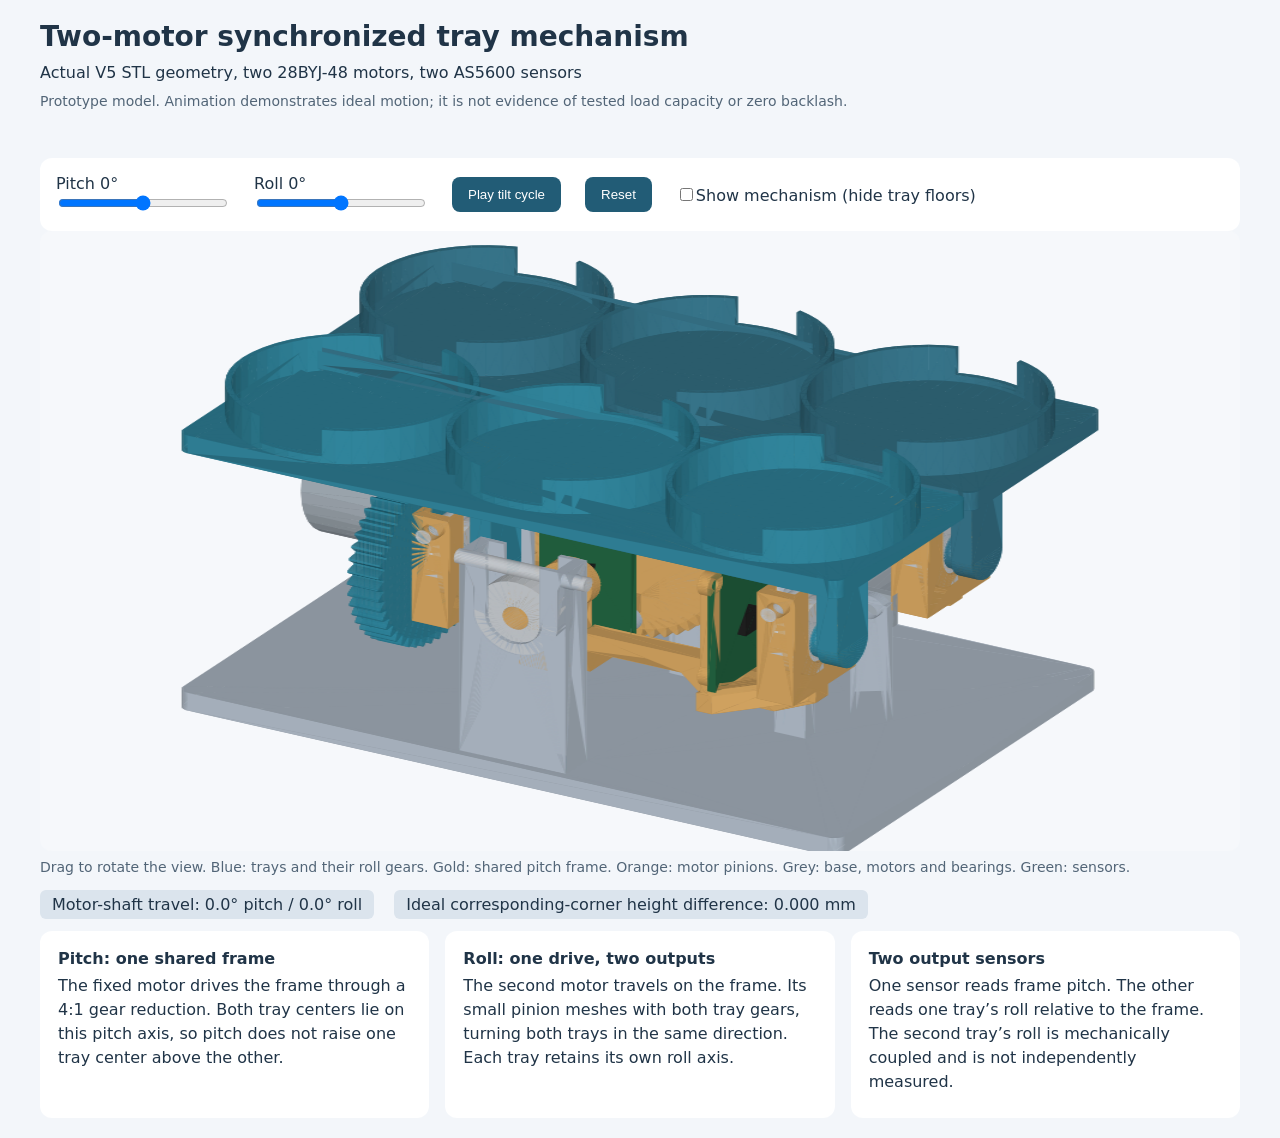
==== tilt-v5/motion_viewer.html @ 7899a8d1 "Group the three automation tools, and move the tilt stage to V5 The workflow map, the assessment and" ====
<!doctype html><html lang="en"><meta charset="utf-8"><meta name="viewport" content="width=device-width"><title>Two-motor tray mechanism, V5</title><style>body{margin:0;background:#f3f6fa;color:#203447;font:16px system-ui}header,section{max-width:1200px;margin:auto;padding:20px}h1{margin:0 0 8px;font-size:28px}p{margin:6px 0;line-height:1.5}.controls{display:flex;gap:24px;align-items:center;flex-wrap:wrap;background:white;padding:16px;border-radius:12px}input[type=range]{width:170px}button{padding:10px 16px;background:#225c76;color:white;border:0;border-radius:8px;cursor:pointer}canvas{display:block;width:100%;height:620px;background:#f6f8fb;border-radius:12px;touch-action:none}.note{font-size:14px;color:#526577}.legend{display:flex;gap:20px;margin:12px 0}.tag{padding:5px 12px;border-radius:6px;background:#dbe4ed}a{color:#17678d}.cards{display:grid;grid-template-columns:repeat(auto-fit,minmax(280px,1fr));gap:16px}.card{background:white;border-radius:12px;padding:18px}img{width:100%}</style>
<header><h1>Two-motor synchronized tray mechanism</h1><p>Actual V5 STL geometry, two 28BYJ-48 motors, two AS5600 sensors</p><p class="note">Prototype model. Animation demonstrates ideal motion; it is not evidence of tested load capacity or zero backlash.</p></header>
<section><div class="controls"><label>Pitch <output id="pv">0°</output><br><input id="p" type="range" min="-15" max="15" step=".5" value="0"></label><label>Roll <output id="rv">0°</output><br><input id="r" type="range" min="-15" max="15" step=".5" value="0"></label><button id="play">Play tilt cycle</button><button id="reset">Reset</button><label><input id="cut" type="checkbox">Show mechanism (hide tray floors)</label></div><canvas id="view"></canvas><p class="note">Drag to rotate the view. Blue: trays and their roll gears. Gold: shared pitch frame. Orange: motor pinions. Grey: base, motors and bearings. Green: sensors.</p><div class="legend"><span class="tag" id="angles"></span><span class="tag" id="match"></span></div><div class="cards"><div class="card"><b>Pitch: one shared frame</b><p>The fixed motor drives the frame through a 4:1 gear reduction. Both tray centers lie on this pitch axis, so pitch does not raise one tray center above the other.</p></div><div class="card"><b>Roll: one drive, two outputs</b><p>The second motor travels on the frame. Its small pinion meshes with both tray gears, turning both trays in the same direction. Each tray retains its own roll axis.</p></div><div class="card"><b>Two output sensors</b><p>One sensor reads frame pitch. The other reads one tray’s roll relative to the frame. The second tray’s roll is mechanically coupled and is not independently measured.</p></div></div></section>
<script>
const objects=[{"name":"base","kind":"fixed","c":[183,195,208],"v":[58.65,8.5,49.0,55.8,7.6,49.0,58.65,7.6,49.0,55.8,7.6,49.0,53.65,8.5,49.0,55.8,2.4,49.0,53.65,8.5,49.0,55.8,7.6,49.0,58.65,8.5,49.0,55.8,2.4,49.0,58.65,1.5,49.0,58.65,2.4,49.0,55.8,2.4,49.0,53.65,1.5,49.0,58.65,1.5,49.0,53.65,1.5,49.0,55.8,2.4,49.0,53.65,8.5,49.0,74.15,8.5,49.0,72.0,7.6,49.0,74.15,1.5,49.0,69.15,8.5,49.0,72.0,7.6,49.0,74.15,8.5,49.0,72.0,7.6,49.0,69.15,8.5,49.0,69.15,7.6,49.0,72.0,2.4,49.0,74.15,1.5,49.0,72.0,7.6,49.0,69.15,1.5,49.0,72.0,2.4,49.0,69.15,2.4,49.0,72.0,2.4,49.0,69.15,1.5,49.0,74.15,1.5,49.0,74.15,8.5,49.0,69.15,8.5,36.0,69.15,8.5,49.0,74.15,8.5,49.0,69.1051,8.5,35.3147,69.15,8.5,36.0,74.15,8.5,4.0,69.1051,8.5,35.3147,74.15,8.5,49.0,69.1051,8.5,35.3147,74.15,8.5,4.0,68.9711,8.5,34.6412,64.5853,8.5,30.7949,74.15,8.5,4.0,63.9,8.5,30.75,65.2588,8.5,30.9289,74.15,8.5,4.0,64.5853,8.5,30.7949,65.9091,8.5,31.1496,74.15,8.5,4.0,65.2588,8.5,30.9289,66.525,8.5,31.4534,74.15,8.5,4.0,65.9091,8.5,31.1496,67.096,8.5,31.8349,74.15,8.5,4.0,66.525,8.5,31.4534,67.6123,8.5,32.2877,74.15,8.5,4.0,67.096,8.5,31.8349,68.0651,8.5,32.804,74.15,8.5,4.0,67.6123,8.5,32.2877,68.4466,8.5,33.375,74.15,8.5,4.0,68.0651,8.5,32.804,68.7504,8.5,33.9909,74.15,8.5,4.0,68.4466,8.5,33.375,68.9711,8.5,34.6412,74.15,8.5,4.0,68.7504,8.5,33.9909,58.65,8.5,36.0,53.65,8.5,49.0,58.65,8.5,49.0,58.6949,8.5,35.3147,53.65,8.5,49.0,58.65,8.5,36.0,53.65,8.5,4.0,58.6949,8.5,35.3147,58.8289,8.5,34.6412,53.65,8.5,4.0,58.8289,8.5,34.6412,59.0496,8.5,33.9909,53.65,8.5,4.0,63.9,8.5,30.75,74.15,8.5,4.0,63.9,8.5,30.75,53.65,8.5,4.0,63.2147,8.5,30.7949,63.2147,8.5,30.7949,53.65,8.5,4.0,62.5412,8.5,30.9289,62.5412,8.5,30.9289,53.65,8.5,4.0,61.8909,8.5,31.1496,61.8909,8.5,31.1496,53.65,8.5,4.0,61.275,8.5,31.4534,61.275,8.5,31.4534,53.65,8.5,4.0,60.704,8.5,31.8349,60.704,8.5,31.8349,53.65,8.5,4.0,60.1877,8.5,32.2877,60.1877,8.5,32.2877,53.65,8.5,4.0,59.7349,8.5,32.804,58.6949,8.5,35.3147,53.65,8.5,4.0,53.65,8.5,49.0,59.3534,8.5,33.375,53.65,8.5,4.0,59.0496,8.5,33.9909,59.7349,8.5,32.804,53.65,8.5,4.0,59.3534,8.5,33.375,53.65,1.5,49.0,58.65,1.5,36.0,58.65,1.5,49.0,53.65,1.5,49.0,58.6949,1.5,35.3147,58.65,1.5,36.0,53.65,1.5,4.0,58.6949,1.5,35.3147,53.65,1.5,49.0,58.6949,1.5,35.3147,53.65,1.5,4.0,58.8289,1.5,34.6412,63.2147,1.5,30.7949,53.65,1.5,4.0,63.9,1.5,30.75,62.5412,1.5,30.9289,53.65,1.5,4.0,63.2147,1.5,30.7949,61.8909,1.5,31.1496,53.65,1.5,4.0,62.5412,1.5,30.9289,61.275,1.5,31.4534,53.65,1.5,4.0,61.8909,1.5,31.1496,60.704,1.5,31.8349,53.65,1.5,4.0,61.275,1.5,31.4534,60.1877,1.5,32.2877,53.65,1.5,4.0,60.704,1.5,31.8349,59.7349,1.5,32.804,53.65,1.5,4.0,60.1877,1.5,32.2877,59.3534,1.5,33.375,53.65,1.5,4.0,59.7349,1.5,32.804,59.0496,1.5,33.9909,53.65,1.5,4.0,59.3534,1.5,33.375,58.8289,1.5,34.6412,53.65,1.5,4.0,59.0496,1.5,33.9909,69.15,1.5,36.0,74.15,1.5,49.0,69.15,1.5,49.0,69.1051,1.5,35.3147,74.15,1.5,49.0,69.15,1.5,36.0,74.15,1.5,4.0,69.1051,1.5,35.3147,68.9711,1.5,34.6412,74.15,1.5,4.0,68.9711,1.5,34.6412,68.7504,1.5,33.9909,74.15,1.5,4.0,63.9,1.5,30.75,53.65,1.5,4.0,63.9,1.5,30.75,74.15,1.5,4.0,64.5853,1.5,30.7949,64.5853,1.5,30.7949,74.15,1.5,4.0,65.2588,1.5,30.9289,65.2588,1.5,30.9289,74.15,1.5,4.0,65.9091,1.5,31.1496,65.9091,1.5,31.1496,74.15,1.5,4.0,66.525,1.5,31.4534,66.525,1.5,31.4534,74.15,1.5,4.0,67.096,1.5,31.8349,67.096,1.5,31.8349,74.15,1.5,4.0,67.6123,1.5,32.2877,67.6123,1.5,32.2877,74.15,1.5,4.0,68.0651,1.5,32.804,69.1051,1.5,35.3147,74.15,1.5,4.0,74.15,1.5,49.0,68.4466,1.5,33.375,74.15,1.5,4.0,68.7504,1.5,33.9909,68.0651,1.5,32.804,74.15,1.5,4.0,68.4466,1.5,33.375,53.65,6.5244,45.0686,53.65,8.5,49.0,53.65,8.5,4.0,53.65,8.5,49.0,53.65,6.6359,45.4846,53.65,6.65,45.7,53.65,8.5,49.0,53.65,6.5938,45.2729,53.65,6.6359,45.4846,53.65,8.5,49.0,53.65,6.5244,45.0686,53.65,6.5938,45.2729,53.65,8.5,4.0,53.65,6.4289,44.875,53.65,6.5244,45.0686,53.65,8.5,4.0,53.65,6.309,44.6955,53.65,6.4289,44.875,53.65,8.5,4.0,53.65,6.1667,44.5333,53.65,6.309,44.6955,53.65,8.5,4.0,53.65,6.0045,44.391,53.65,6.1667,44.5333,53.65,8.5,4.0,53.65,5.825,44.2711,53.65,6.0045,44.391,53.65,8.5,4.0,53.65,5.6314,44.1756,53.65,5.825,44.2711,53.65,8.5,4.0,53.65,5.4271,44.1062,53.65,5.6314,44.1756,53.65,8.5,4.0,53.65,5.2154,44.0641,53.65,5.4271,44.1062,53.65,8.5,4.0,53.65,5.0,44.05,53.65,5.2154,44.0641,53.65,1.5,4.0,53.65,5.0,44.05,53.65,8.5,4.0,53.65,5.0,44.05,53.65,1.5,4.0,53.65,4.7846,44.0641,53.65,4.7846,44.0641,53.65,1.5,4.0,53.65,4.5729,44.1062,53.65,4.5729,44.1062,53.65,1.5,4.0,53.65,4.3686,44.1756,53.65,4.3686,44.1756,53.65,1.5,4.0,53.65,4.175,44.2711,53.65,4.175,44.2711,53.65,1.5,4.0,53.65,3.9955,44.391,53.65,3.9955,44.391,53.65,1.5,4.0,53.65,3.8333,44.5333,53.65,3.8333,44.5333,53.65,1.5,4.0,53.65,3.691,44.6955,53.65,3.691,44.6955,53.65,1.5,4.0,53.65,3.5711,44.875,53.65,3.5711,44.875,53.65,1.5,4.0,53.65,3.4756,45.0686,53.65,1.5,49.0,53.65,3.4756,45.0686,53.65,1.5,4.0,53.65,3.4062,45.2729,53.65,1.5,49.0,53.65,3.3641,45.4846,53.65,3.4756,45.0686,53.65,1.5,49.0,53.65,3.4062,45.2729,53.65,6.6359,45.9154,53.65,8.5,49.0,53.65,6.65,45.7,53.65,6.5938,46.1271,53.65,8.5,49.0,53.65,6.6359,45.9154,53.65,6.5244,46.3314,53.65,8.5,49.0,53.65,6.5938,46.1271,53.65,6.4289,46.525,53.65,8.5,49.0,53.65,6.5244,46.3314,53.65,6.309,46.7045,53.65,8.5,49.0,53.65,6.4289,46.525,53.65,6.1667,46.8667,53.65,8.5,49.0,53.65,6.309,46.7045,53.65,6.0045,47.009,53.65,8.5,49.0,53.65,6.1667,46.8667,53.65,5.825,47.1289,53.65,8.5,49.0,53.65,6.0045,47.009,53.65,5.6314,47.2244,53.65,8.5,49.0,53.65,5.825,47.1289,53.65,5.4271,47.2938,53.65,8.5,49.0,53.65,5.6314,47.2244,53.65,5.2154,47.3359,53.65,8.5,49.0,53.65,5.4271,47.2938,53.65,5.0,47.35,53.65,8.5,49.0,53.65,5.2154,47.3359,53.65,1.5,49.0,53.65,5.0,47.35,53.65,4.7846,47.3359,53.65,1.5,49.0,53.65,4.7846,47.3359,53.65,4.5729,47.2938,53.65,1.5,49.0,53.65,4.5729,47.2938,53.65,4.3686,47.2244,53.65,5.0,47.35,53.65,1.5,49.0,53.65,8.5,49.0,53.65,4.175,47.1289,53.65,1.5,49.0,53.65,4.3686,47.2244,53.65,3.9955,47.009,53.65,1.5,49.0,53.65,4.175,47.1289,53.65,3.8333,46.8667,53.65,1.5,49.0,53.65,3.9955,47.009,53.65,3.691,46.7045,53.65,1.5,49.0,53.65,3.8333,46.8667,53.65,3.5711,46.525,53.65,1.5,49.0,53.65,3.691,46.7045,53.65,3.4756,46.3314,53.65,1.5,49.0,53.65,3.5711,46.525,53.65,3.4062,46.1271,53.65,1.5,49.0,53.65,3.4756,46.3314,53.65,3.3641,45.9154,53.65,1.5,49.0,53.65,3.4062,46.1271,53.65,3.35,45.7,53.65,1.5,49.0,53.65,3.3641,45.9154,53.65,3.3641,45.4846,53.65,1.5,49.0,53.65,3.35,45.7,74.15,6.6359,45.4846,74.15,8.5,49.0,74.15,6.65,45.7,74.15,8.5,49.0,74.15,6.6359,45.9154,74.15,6.65,45.7,74.15,8.5,49.0,74.15,6.5938,46.1271,74.15,6.6359,45.9154,74.15,8.5,49.0,74.15,6.5244,46.3314,74.15,6.5938,46.1271,74.15,8.5,49.0,74.15,6.4289,46.525,74.15,6.5244,46.3314,74.15,8.5,49.0,74.15,6.309,46.7045,74.15,6.4289,46.525,74.15,8.5,49.0,74.15,6.1667,46.8667,74.15,6.309,46.7045,74.15,8.5,49.0,74.15,6.0045,47.009,74.15,6.1667,46.8667,74.15,8.5,49.0,74.15,5.825,47.1289,74.15,6.0045,47.009,74.15,8.5,49.0,74.15,5.6314,47.2244,74.15,5.825,47.1289,74.15,8.5,49.0,74.15,5.4271,47.2938,74.15,5.6314,47.2244,74.15,8.5,49.0,74.15,5.2154,47.3359,74.15,5.4271,47.2938,74.15,8.5,49.0,74.15,5.0,47.35,74.15,5.2154,47.3359,74.15,1.5,49.0,74.15,5.0,47.35,74.15,8.5,49.0,74.15,5.0,47.35,74.15,1.5,49.0,74.15,4.7846,47.3359,74.15,4.7846,47.3359,74.15,1.5,49.0,74.15,4.5729,47.2938,74.15,3.3641,45.9154,74.15,1.5,49.0,74.15,3.35,45.7,74.15,3.4062,46.1271,74.15,1.5,49.0,74.15,3.3641,45.9154,74.15,3.4756,46.3314,74.15,1.5,49.0,74.15,3.4062,46.1271,74.15,3.5711,46.525,74.15,1.5,49.0,74.15,3.4756,46.3314,74.15,3.691,46.7045,74.15,1.5,49.0,74.15,3.5711,46.525,74.15,3.8333,46.8667,74.15,1.5,49.0,74.15,3.691,46.7045,74.15,3.9955,47.009,74.15,1.5,49.0,74.15,3.8333,46.8667,74.15,4.175,47.1289,74.15,1.5,49.0,74.15,3.9955,47.009,74.15,4.3686,47.2244,74.15,1.5,49.0,74.15,4.175,47.1289,74.15,4.5729,47.2938,74.15,1.5,49.0,74.15,4.3686,47.2244,74.15,6.5938,45.2729,74.15,8.5,49.0,74.15,6.6359,45.4846,74.15,6.5244,45.0686,74.15,8.5,49.0,74.15,6.5938,45.2729,74.15,8.5,49.0,74.15,6.5244,45.0686,74.15,8.5,4.0,74.15,6.4289,44.875,74.15,8.5,4.0,74.15,6.5244,45.0686,74.15,6.309,44.6955,74.15,8.5,4.0,74.15,6.4289,44.875,74.15,6.1667,44.5333,74.15,8.5,4.0,74.15,6.309,44.6955,74.15,6.0045,44.391,74.15,8.5,4.0,74.15,6.1667,44.5333,74.15,5.825,44.2711,74.15,8.5,4.0,74.15,6.0045,44.391,74.15,5.6314,44.1756,74.15,8.5,4.0,74.15,5.825,44.2711,74.15,5.4271,44.1062,74.15,8.5,4.0,74.15,5.6314,44.1756,74.15,5.2154,44.0641,74.15,8.5,4.0,74.15,5.4271,44.1062,74.15,5.0,44.05,74.15,8.5,4.0,74.15,5.2154,44.0641,74.15,1.5,4.0,74.15,5.0,44.05,74.15,4.7846,44.0641,74.15,1.5,4.0,74.15,4.7846,44.0641,74.15,4.5729,44.1062,74.15,1.5,4.0,74.15,4.5729,44.1062,74.15,4.3686,44.1756,74.15,1.5,4.0,74.15,4.3686,44.1756,74.15,4.175,44.2711,74.15,1.5,4.0,74.15,4.175,44.2711,74.15,3.9955,44.391,74.15,1.5,4.0,74.15,3.9955,44.391,74.15,3.8333,44.5333,74.15,1.5,4.0,74.15,3.8333,44.5333,74.15,3.691,44.6955,74.15,1.5,4.0,74.15,3.691,44.6955,74.15,3.5711,44.875,74.15,1.5,4.0,74.15,3.5711,44.875,74.15,3.4756,45.0686,74.15,1.5,49.0,74.15,3.4756,45.0686,74.15,3.4062,45.2729,74.15,1.5,49.0,74.15,3.4062,45.2729,74.15,3.3641,45.4846,74.15,1.5,49.0,74.15,3.3641,45.4846,74.15,3.35,45.7,74.15,3.4756,45.0686,74.15,1.5,49.0,74.15,1.5,4.0,74.15,5.0,44.05,74.15,1.5,4.0,74.15,8.5,4.0,58.65,85.0,49.0,55.8,84.1,49.0,58.65,84.1,49.0,55.8,84.1,49.0,53.65,85.0,49.0,55.8,78.9,49.0,53.65,85.0,49.0,55.8,84.1,49.0,58.65,85.0,49.0,55.8,78.9,49.0,58.65,78.0,49.0,58.65,78.9,49.0,55.8,78.9,49.0,53.65,78.0,49.0,58.65,78.0,49.0,53.65,78.0,49.0,55.8,78.9,49.0,53.65,85.0,49.0,74.15,85.0,49.0,72.0,84.1,49.0,74.15,78.0,49.0,69.15,85.0,49.0,72.0,84.1,49.0,74.15,85.0,49.0,72.0,84.1,49.0,69.15,85.0,49.0,69.15,84.1,49.0,72.0,78.9,49.0,74.15,78.0,49.0,72.0,84.1,49.0,69.15,78.0,49.0,72.0,78.9,49.0,69.15,78.9,49.0,72.0,78.9,49.0,69.15,78.0,49.0,74.15,78.0,49.0,53.65,78.0,49.0,58.65,78.0,36.0,58.65,78.0,49.0,53.65,78.0,49.0,58.6949,78.0,35.3147,58.65,78.0,36.0,53.65,78.0,4.0,58.6949,78.0,35.3147,53.65,78.0,49.0,58.6949,78.0,35.3147,53.65,78.0,4.0,58.8289,78.0,34.6412,63.2147,78.0,30.7949,53.65,78.0,4.0,63.9,78.0,30.75,62.5412,78.0,30.9289,53.65,78.0,4.0,63.2147,78.0,30.7949,61.8909,78.0,31.1496,53.65,78.0,4.0,62.5412,78.0,30.9289,61.275,78.0,31.4534,53.65,78.0,4.0,61.8909,78.0,31.1496,60.704,78.0,31.8349,53.65,78.0,4.0,61.275,78.0,31.4534,60.1877,78.0,32.2877,53.65,78.0,4.0,60.704,78.0,31.8349,59.7349,78.0,32.804,53.65,78.0,4.0,60.1877,78.0,32.2877,59.3534,78.0,33.375,53.65,78.0,4.0,59.7349,78.0,32.804,59.0496,78.0,33.9909,53.65,78.0,4.0,59.3534,78.0,33.375,58.8289,78.0,34.6412,53.65,78.0,4.0,59.0496,78.0,33.9909,69.15,78.0,36.0,74.15,78.0,49.0,69.15,78.0,49.0,69.1051,78.0,35.3147,74.15,78.0,49.0,69.15,78.0,36.0,74.15,78.0,4.0,69.1051,78.0,35.3147,68.9711,78.0,34.6412,74.15,78.0,4.0,68.9711,78.0,34.6412,68.7504,78.0,33.9909,74.15,78.0,4.0,63.9,78.0,30.75,53.65,78.0,4.0,63.9,78.0,30.75,74.15,78.0,4.0,64.5853,78.0,30.7949,64.5853,78.0,30.7949,74.15,78.0,4.0,65.2588,78.0,30.9289,65.2588,78.0,30.9289,74.15,78.0,4.0,65.9091,78.0,31.1496,65.9091,78.0,31.1496,74.15,78.0,4.0,66.525,78.0,31.4534,66.525,78.0,31.4534,74.15,78.0,4.0,67.096,78.0,31.8349,67.096,78.0,31.8349,74.15,78.0,4.0,67.6123,78.0,32.2877,67.6123,78.0,32.2877,74.15,78.0,4.0,68.0651,78.0,32.804,69.1051,78.0,35.3147,74.15,78.0,4.0,74.15,78.0,49.0,68.4466,78.0,33.375,74.15,78.0,4.0,68.7504,78.0,33.9909,68.0651,78.0,32.804,74.15,78.0,4.0,68.4466,78.0,33.375,53.65,83.0244,45.0686,53.65,85.0,49.0,53.65,85.0,4.0,53.65,85.0,49.0,53.65,83.1359,45.4846,53.65,83.15,45.7,53.65,85.0,49.0,53.65,83.0938,45.2729,53.65,83.1359,45.4846,53.65,85.0,49.0,53.65,83.0244,45.0686,53.65,83.0938,45.2729,53.65,85.0,4.0,53.65,82.9289,44.875,53.65,83.0244,45.0686,53.65,85.0,4.0,53.65,82.809,44.6955,53.65,82.9289,44.875,53.65,85.0,4.0,53.65,82.6667,44.5333,53.65,82.809,44.6955,53.65,85.0,4.0,53.65,82.5045,44.391,53.65,82.6667,44.5333,53.65,85.0,4.0,53.65,82.325,44.2711,53.65,82.5045,44.391,53.65,85.0,4.0,53.65,82.1314,44.1756,53.65,82.325,44.2711,53.65,85.0,4.0,53.65,81.927,44.1062,53.65,82.1314,44.1756,53.65,85.0,4.0,53.65,81.7154,44.0641,53.65,81.927,44.1062,53.65,85.0,4.0,53.65,81.5,44.05,53.65,81.7154,44.0641,53.65,78.0,4.0,53.65,81.5,44.05,53.65,85.0,4.0,53.65,81.5,44.05,53.65,78.0,4.0,53.65,81.2846,44.0641,53.65,81.2846,44.0641,53.65,78.0,4.0,53.65,81.073,44.1062,53.65,81.073,44.1062,53.65,78.0,4.0,53.65,80.8686,44.1756,53.65,80.8686,44.1756,53.65,78.0,4.0,53.65,80.675,44.2711,53.65,80.675,44.2711,53.65,78.0,4.0,53.65,80.4955,44.391,53.65,80.4955,44.391,53.65,78.0,4.0,53.65,80.3333,44.5333,53.65,80.3333,44.5333,53.65,78.0,4.0,53.65,80.191,44.6955,53.65,80.191,44.6955,53.65,78.0,4.0,53.65,80.0711,44.875,53.65,80.0711,44.875,53.65,78.0,4.0,53.65,79.9756,45.0686,53.65,78.0,49.0,53.65,79.9756,45.0686,53.65,78.0,4.0,53.65,79.9062,45.2729,53.65,78.0,49.0,53.65,79.8641,45.4846,53.65,79.9756,45.0686,53.65,78.0,49.0,53.65,79.9062,45.2729,53.65,83.1359,45.9154,53.65,85.0,49.0,53.65,83.15,45.7,53.65,83.0938,46.1271,53.65,85.0,49.0,53.65,83.1359,45.9154,53.65,83.0244,46.3314,53.65,85.0,49.0,53.65,83.0938,46.1271,53.65,82.9289,46.525,53.65,85.0,49.0,53.65,83.0244,46.3314,53.65,82.809,46.7045,53.65,85.0,49.0,53.65,82.9289,46.525,53.65,82.6667,46.8667,53.65,85.0,49.0,53.65,82.809,46.7045,53.65,82.5045,47.009,53.65,85.0,49.0,53.65,82.6667,46.8667,53.65,82.325,47.1289,53.65,85.0,49.0,53.65,82.5045,47.009,53.65,82.1314,47.2244,53.65,85.0,49.0,53.65,82.325,47.1289,53.65,81.927,47.2938,53.65,85.0,49.0,53.65,82.1314,47.2244,53.65,81.7154,47.3359,53.65,85.0,49.0,53.65,81.927,47.2938,53.65,81.5,47.35,53.65,85.0,49.0,53.65,81.7154,47.3359,53.65,78.0,49.0,53.65,81.5,47.35,53.65,81.2846,47.3359,53.65,78.0,49.0,53.65,81.2846,47.3359,53.65,81.073,47.2938,53.65,78.0,49.0,53.65,81.073,47.2938,53.65,80.8686,47.2244,53.65,81.5,47.35,53.65,78.0,49.0,53.65,85.0,49.0,53.65,80.675,47.1289,53.65,78.0,49.0,53.65,80.8686,47.2244,53.65,80.4955,47.009,53.65,78.0,49.0,53.65,80.675,47.1289,53.65,80.3333,46.8667,53.65,78.0,49.0,53.65,80.4955,47.009,53.65,80.191,46.7045,53.65,78.0,49.0,53.65,80.3333,46.8667,53.65,80.0711,46.525,53.65,78.0,49.0,53.65,80.191,46.7045,53.65,79.9756,46.3314,53.65,78.0,49.0,53.65,80.0711,46.525,53.65,79.9062,46.1271,53.65,78.0,49.0,53.65,79.9756,46.3314,53.65,79.8641,45.9154,53.65,78.0,49.0,53.65,79.9062,46.1271,53.65,79.85,45.7,53.65,78.0,49.0,53.65,79.8641,45.9154,53.65,79.8641,45.4846,53.65,78.0,49.0,53.65,79.85,45.7,74.15,83.1359,45.4846,74.15,85.0,49.0,74.15,83.15,45.7,74.15,85.0,49.0,74.15,83.1359,45.9154,74.15,83.15,45.7,74.15,85.0,49.0,74.15,83.0938,46.1271,74.15,83.1359,45.9154,74.15,85.0,49.0,74.15,83.0244,46.3314,74.15,83.0938,46.1271,74.15,85.0,49.0,74.15,82.9289,46.525,74.15,83.0244,46.3314,74.15,85.0,49.0,74.15,82.809,46.7045,74.15,82.9289,46.525,74.15,85.0,49.0,74.15,82.6667,46.8667,74.15,82.809,46.7045,74.15,85.0,49.0,74.15,82.5045,47.009,74.15,82.6667,46.8667,74.15,85.0,49.0,74.15,82.325,47.1289,74.15,82.5045,47.009,74.15,85.0,49.0,74.15,82.1314,47.2244,74.15,82.325,47.1289,74.15,85.0,49.0,74.15,81.927,47.2938,74.15,82.1314,47.2244,74.15,85.0,49.0,74.15,81.7154,47.3359,74.15,81.927,47.2938,74.15,85.0,49.0,74.15,81.5,47.35,74.15,81.7154,47.3359,74.15,78.0,49.0,74.15,81.5,47.35,74.15,85.0,49.0,74.15,81.5,47.35,74.15,78.0,49.0,74.15,81.2846,47.3359,74.15,81.2846,47.3359,74.15,78.0,49.0,74.15,81.073,47.2938,74.15,79.8641,45.9154,74.15,78.0,49.0,74.15,79.85,45.7,74.15,79.9062,46.1271,74.15,78.0,49.0,74.15,79.8641,45.9154,74.15,79.9756,46.3314,74.15,78.0,49.0,74.15,79.9062,46.1271,74.15,80.0711,46.525,74.15,78.0,49.0,74.15,79.9756,46.3314,74.15,80.191,46.7045,74.15,78.0,49.0,74.15,80.0711,46.525,74.15,80.3333,46.8667,74.15,78.0,49.0,74.15,80.191,46.7045,74.15,80.4955,47.009,74.15,78.0,49.0,74.15,80.3333,46.8667,74.15,80.675,47.1289,74.15,78.0,49.0,74.15,80.4955,47.009,74.15,80.8686,47.2244,74.15,78.0,49.0,74.15,80.675,47.1289,74.15,81.073,47.2938,74.15,78.0,49.0,74.15,80.8686,47.2244,74.15,83.0938,45.2729,74.15,85.0,49.0,74.15,83.1359,45.4846,74.15,83.0244,45.0686,74.15,85.0,49.0,74.15,83.0938,45.2729,74.15,85.0,49.0,74.15,83.0244,45.0686,74.15,85.0,4.0,74.15,82.9289,44.875,74.15,85.0,4.0,74.15,83.0244,45.0686,74.15,82.809,44.6955,74.15,85.0,4.0,74.15,82.9289,44.875,74.15,82.6667,44.5333,74.15,85.0,4.0,74.15,82.809,44.6955,74.15,82.5045,44.391,74.15,85.0,4.0,74.15,82.6667,44.5333,74.15,82.325,44.2711,74.15,85.0,4.0,74.15,82.5045,44.391,74.15,82.1314,44.1756,74.15,85.0,4.0,74.15,82.325,44.2711,74.15,81.927,44.1062,74.15,85.0,4.0,74.15,82.1314,44.1756,74.15,81.7154,44.0641,74.15,85.0,4.0,74.15,81.927,44.1062,74.15,81.5,44.05,74.15,85.0,4.0,74.15,81.7154,44.0641,74.15,78.0,4.0,74.15,81.5,44.05,74.15,81.2846,44.0641,74.15,78.0,4.0,74.15,81.2846,44.0641,74.15,81.073,44.1062,74.15,78.0,4.0,74.15,81.073,44.1062,74.15,80.8686,44.1756,74.15,78.0,4.0,74.15,80.8686,44.1756,74.15,80.675,44.2711,74.15,78.0,4.0,74.15,80.675,44.2711,74.15,80.4955,44.391,74.15,78.0,4.0,74.15,80.4955,44.391,74.15,80.3333,44.5333,74.15,78.0,4.0,74.15,80.3333,44.5333,74.15,80.191,44.6955,74.15,78.0,4.0,74.15,80.191,44.6955,74.15,80.0711,44.875,74.15,78.0,4.0,74.15,80.0711,44.875,74.15,79.9756,45.0686,74.15,78.0,49.0,74.15,79.9756,45.0686,74.15,79.9062,45.2729,74.15,78.0,49.0,74.15,79.9062,45.2729,74.15,79.8641,45.4846,74.15,78.0,49.0,74.15,79.8641,45.4846,74.15,79.85,45.7,74.15,79.9756,45.0686,74.15,78.0,49.0,74.15,78.0,4.0,74.15,81.5,44.05,74.15,78.0,4.0,74.15,85.0,4.0,74.15,85.0,49.0,69.15,85.0,36.0,69.15,85.0,49.0,74.15,85.0,49.0,69.1051,85.0,35.3147,69.15,85.0,36.0,74.15,85.0,4.0,69.1051,85.0,35.3147,74.15,85.0,49.0,69.1051,85.0,35.3147,74.15,85.0,4.0,68.9711,85.0,34.6412,64.5853,85.0,30.7949,74.15,85.0,4.0,63.9,85.0,30.75,65.2588,85.0,30.9289,74.15,85.0,4.0,64.5853,85.0,30.7949,65.9091,85.0,31.1496,74.15,85.0,4.0,65.2588,85.0,30.9289,66.525,85.0,31.4534,74.15,85.0,4.0,65.9091,85.0,31.1496,67.096,85.0,31.8349,74.15,85.0,4.0,66.525,85.0,31.4534,67.6123,85.0,32.2877,74.15,85.0,4.0,67.096,85.0,31.8349,68.0651,85.0,32.804,74.15,85.0,4.0,67.6123,85.0,32.2877,68.4466,85.0,33.375,74.15,85.0,4.0,68.0651,85.0,32.804,68.7504,85.0,33.9909,74.15,85.0,4.0,68.4466,85.0,33.375,68.9711,85.0,34.6412,74.15,85.0,4.0,68.7504,85.0,33.9909,58.65,85.0,36.0,53.65,85.0,49.0,58.65,85.0,49.0,58.6949,85.0,35.3147,53.65,85.0,49.0,58.65,85.0,36.0,53.65,85.0,4.0,58.6949,85.0,35.3147,58.8289,85.0,34.6412,53.65,85.0,4.0,58.8289,85.0,34.6412,59.0496,85.0,33.9909,53.65,85.0,4.0,63.9,85.0,30.75,74.15,85.0,4.0,63.9,85.0,30.75,53.65,85.0,4.0,63.2147,85.0,30.7949,63.2147,85.0,30.7949,53.65,85.0,4.0,62.5412,85.0,30.9289,62.5412,85.0,30.9289,53.65,85.0,4.0,61.8909,85.0,31.1496,61.8909,85.0,31.1496,53.65,85.0,4.0,61.275,85.0,31.4534,61.275,85.0,31.4534,53.65,85.0,4.0,60.704,85.0,31.8349,60.704,85.0,31.8349,53.65,85.0,4.0,60.1877,85.0,32.2877,60.1877,85.0,32.2877,53.65,85.0,4.0,59.7349,85.0,32.804,58.6949,85.0,35.3147,53.65,85.0,4.0,53.65,85.0,49.0,59.3534,85.0,33.375,53.65,85.0,4.0,59.0496,85.0,33.9909,59.7349,85.0,32.804,53.65,85.0,4.0,59.3534,85.0,33.375,72.5307,50.0,30.7767,72.8749,48.0,30.4749,72.8749,50.0,30.4749,72.8749,48.0,30.4749,72.5307,50.0,30.7767,72.5307,48.0,30.7767,69.4941,50.0,31.3807,69.9432,48.0,31.4701,69.9432,50.0,31.4701,69.9432,48.0,31.4701,69.4941,50.0,31.3807,69.4941,48.0,31.3807,72.15,50.0,31.0311,72.5307,48.0,30.7767,72.5307,50.0,30.7767,72.5307,48.0,30.7767,72.15,50.0,31.0311,72.15,48.0,31.0311,70.8568,50.0,31.4701,71.3059,48.0,31.3807,71.3059,50.0,31.3807,71.3059,48.0,31.3807,70.8568,50.0,31.4701,70.8568,48.0,31.4701,70.4,50.0,31.5,70.8568,48.0,31.4701,70.8568,50.0,31.4701,70.8568,48.0,31.4701,70.4,50.0,31.5,70.4,48.0,31.5,72.8749,48.0,30.4749,73.1767,50.0,30.1307,72.8749,50.0,30.4749,73.1767,50.0,30.1307,72.8749,48.0,30.4749,73.1767,48.0,30.1307,71.7394,50.0,31.2336,72.15,48.0,31.0311,72.15,50.0,31.0311,72.15,48.0,31.0311,71.7394,50.0,31.2336,71.7394,48.0,31.2336,67.6233,48.0,30.1307,67.9251,50.0,30.4749,67.6233,50.0,30.1307,67.9251,50.0,30.4749,67.6233,48.0,30.1307,67.9251,48.0,30.4749,68.65,50.0,31.0311,69.0606,48.0,31.2336,69.0606,50.0,31.2336,69.0606,48.0,31.2336,68.65,50.0,31.0311,68.65,48.0,31.0311,71.3059,50.0,31.3807,71.7394,48.0,31.2336,71.7394,50.0,31.2336,71.7394,48.0,31.2336,71.3059,50.0,31.3807,71.3059,48.0,31.3807,68.2693,50.0,30.7767,68.65,48.0,31.0311,68.65,50.0,31.0311,68.65,48.0,31.0311,68.2693,50.0,30.7767,68.2693,48.0,30.7767,69.0606,50.0,31.2336,69.4941,48.0,31.3807,69.4941,50.0,31.3807,69.4941,48.0,31.3807,69.0606,50.0,31.2336,69.0606,48.0,31.2336,67.9251,50.0,30.4749,68.2693,48.0,30.7767,68.2693,50.0,30.7767,68.2693,48.0,30.7767,67.9251,50.0,30.4749,67.9251,48.0,30.4749,72.0359,50.0,28.2154,73.264,50.0,30.0,73.9,50.0,30.0,73.264,50.0,30.0,70.4,50.0,29.65,67.536,50.0,30.0,70.1846,50.0,29.6359,67.536,50.0,30.0,70.4,50.0,29.65,73.264,50.0,30.0,70.6154,50.0,29.6359,70.4,50.0,29.65,73.264,50.0,30.0,70.827,50.0,29.5938,70.6154,50.0,29.6359,73.264,50.0,30.0,71.0314,50.0,29.5244,70.827,50.0,29.5938,73.264,50.0,30.0,71.225,50.0,29.4289,71.0314,50.0,29.5244,73.264,50.0,30.0,71.4045,50.0,29.309,71.225,50.0,29.4289,73.264,50.0,30.0,71.5667,50.0,29.1667,71.4045,50.0,29.309,73.264,50.0,30.0,71.709,50.0,29.0045,71.5667,50.0,29.1667,73.264,50.0,30.0,71.8289,50.0,28.825,71.709,50.0,29.0045,73.264,50.0,30.0,71.9244,50.0,28.6314,71.8289,50.0,28.825,73.264,50.0,30.0,71.9938,50.0,28.4271,71.9244,50.0,28.6314,73.264,50.0,30.0,72.0359,50.0,28.2154,71.9938,50.0,28.4271,73.9,50.0,30.0,72.05,50.0,28.0,72.0359,50.0,28.2154,73.9,50.0,30.0,72.0359,50.0,27.7846,72.05,50.0,28.0,73.9,50.0,30.0,71.9938,50.0,27.5729,72.0359,50.0,27.7846,73.9,50.0,30.0,71.9244,50.0,27.3686,71.9938,50.0,27.5729,73.9,50.0,30.0,71.8289,50.0,27.175,71.9244,50.0,27.3686,73.9,50.0,4.0,71.8289,50.0,27.175,73.9,50.0,30.0,70.6154,50.0,26.3641,73.9,50.0,4.0,70.4,50.0,26.35,70.827,50.0,26.4062,73.9,50.0,4.0,70.6154,50.0,26.3641,71.0314,50.0,26.4756,73.9,50.0,4.0,70.827,50.0,26.4062,71.225,50.0,26.5711,73.9,50.0,4.0,71.0314,50.0,26.4756,71.4045,50.0,26.691,73.9,50.0,4.0,71.225,50.0,26.5711,71.5667,50.0,26.8333,73.9,50.0,4.0,71.4045,50.0,26.691,71.709,50.0,26.9955,73.9,50.0,4.0,71.5667,50.0,26.8333,71.8289,50.0,27.175,73.9,50.0,4.0,71.709,50.0,26.9955,70.8568,50.0,31.4701,69.9432,50.0,31.4701,70.4,50.0,31.5,71.3059,50.0,31.3807,69.9432,50.0,31.4701,70.8568,50.0,31.4701,71.3059,50.0,31.3807,69.4941,50.0,31.3807,69.9432,50.0,31.4701,71.7394,50.0,31.2336,69.4941,50.0,31.3807,71.3059,50.0,31.3807,71.7394,50.0,31.2336,69.0606,50.0,31.2336,69.4941,50.0,31.3807,72.15,50.0,31.0311,69.0606,50.0,31.2336,71.7394,50.0,31.2336,72.15,50.0,31.0311,68.65,50.0,31.0311,69.0606,50.0,31.2336,72.5307,50.0,30.7767,68.65,50.0,31.0311,72.15,50.0,31.0311,72.5307,50.0,30.7767,68.2693,50.0,30.7767,68.65,50.0,31.0311,73.264,50.0,30.0,72.5307,50.0,30.7767,72.8749,50.0,30.4749,72.5307,50.0,30.7767,73.264,50.0,30.0,68.2693,50.0,30.7767,73.264,50.0,30.0,72.8749,50.0,30.4749,73.1767,50.0,30.1307,67.536,50.0,30.0,68.2693,50.0,30.7767,73.264,50.0,30.0,68.2693,50.0,30.7767,67.536,50.0,30.0,67.9251,50.0,30.4749,67.9251,50.0,30.4749,67.536,50.0,30.0,67.6233,50.0,30.1307,69.9729,50.0,29.5938,67.536,50.0,30.0,70.1846,50.0,29.6359,69.7686,50.0,29.5244,67.536,50.0,30.0,69.9729,50.0,29.5938,69.575,50.0,29.4289,67.536,50.0,30.0,69.7686,50.0,29.5244,69.3955,50.0,29.309,67.536,50.0,30.0,69.575,50.0,29.4289,69.2333,50.0,29.1667,67.536,50.0,30.0,69.3955,50.0,29.309,69.091,50.0,29.0045,67.536,50.0,30.0,69.2333,50.0,29.1667,68.9711,50.0,28.825,67.536,50.0,30.0,69.091,50.0,29.0045,68.8756,50.0,28.6314,67.536,50.0,30.0,68.9711,50.0,28.825,68.8062,50.0,28.4271,67.536,50.0,30.0,68.8756,50.0,28.6314,68.7641,50.0,28.2154,67.536,50.0,30.0,68.8062,50.0,28.4271,67.536,50.0,30.0,68.7641,50.0,28.2154,66.9,50.0,30.0,68.75,50.0,28.0,66.9,50.0,30.0,68.7641,50.0,28.2154,68.7641,50.0,27.7846,66.9,50.0,30.0,68.75,50.0,28.0,68.8062,50.0,27.5729,66.9,50.0,30.0,68.7641,50.0,27.7846,68.8756,50.0,27.3686,66.9,50.0,30.0,68.8062,50.0,27.5729,68.9711,50.0,27.175,66.9,50.0,30.0,68.8756,50.0,27.3686,66.9,50.0,4.0,68.9711,50.0,27.175,69.091,50.0,26.9955,66.9,50.0,4.0,70.4,50.0,26.35,73.9,50.0,4.0,70.4,50.0,26.35,66.9,50.0,4.0,70.1846,50.0,26.3641,70.1846,50.0,26.3641,66.9,50.0,4.0,69.9729,50.0,26.4062,69.9729,50.0,26.4062,66.9,50.0,4.0,69.7686,50.0,26.4756,69.7686,50.0,26.4756,66.9,50.0,4.0,69.575,50.0,26.5711,69.575,50.0,26.5711,66.9,50.0,4.0,69.3955,50.0,26.691,69.3955,50.0,26.691,66.9,50.0,4.0,69.2333,50.0,26.8333,69.2333,50.0,26.8333,66.9,50.0,4.0,69.091,50.0,26.9955,68.9711,50.0,27.175,66.9,50.0,4.0,66.9,50.0,30.0,73.1767,48.0,30.1307,73.264,50.0,30.0,73.1767,50.0,30.1307,73.264,50.0,30.0,73.1767,48.0,30.1307,73.264,48.0,30.0,69.9432,50.0,31.4701,70.4,48.0,31.5,70.4,50.0,31.5,70.4,48.0,31.5,69.9432,50.0,31.4701,69.9432,48.0,31.4701,67.536,48.0,30.0,67.6233,50.0,30.1307,67.536,50.0,30.0,67.6233,50.0,30.1307,67.536,48.0,30.0,67.6233,48.0,30.1307,68.7641,48.0,28.2154,67.536,48.0,30.0,66.9,48.0,30.0,67.536,48.0,30.0,70.4,48.0,29.65,73.264,48.0,30.0,70.6154,48.0,29.6359,73.264,48.0,30.0,70.4,48.0,29.65,67.536,48.0,30.0,70.1846,48.0,29.6359,70.4,48.0,29.65,67.536,48.0,30.0,69.9729,48.0,29.5938,70.1846,48.0,29.6359,67.536,48.0,30.0,69.7686,48.0,29.5244,69.9729,48.0,29.5938,67.536,48.0,30.0,69.575,48.0,29.4289,69.7686,48.0,29.5244,67.536,48.0,30.0,69.3955,48.0,29.309,69.575,48.0,29.4289,67.536,48.0,30.0,69.2333,48.0,29.1667,69.3955,48.0,29.309,67.536,48.0,30.0,69.091,48.0,29.0045,69.2333,48.0,29.1667,67.536,48.0,30.0,68.9711,48.0,28.825,69.091,48.0,29.0045,67.536,48.0,30.0,68.8756,48.0,28.6314,68.9711,48.0,28.825,67.536,48.0,30.0,68.8062,48.0,28.4271,68.8756,48.0,28.6314,67.536,48.0,30.0,68.7641,48.0,28.2154,68.8062,48.0,28.4271,66.9,48.0,30.0,68.75,48.0,28.0,68.7641,48.0,28.2154,66.9,48.0,30.0,68.7641,48.0,27.7846,68.75,48.0,28.0,66.9,48.0,30.0,68.8062,48.0,27.5729,68.7641,48.0,27.7846,66.9,48.0,30.0,68.8756,48.0,27.3686,68.8062,48.0,27.5729,66.9,48.0,30.0,68.9711,48.0,27.175,68.8756,48.0,27.3686,66.9,48.0,4.0,68.9711,48.0,27.175,66.9,48.0,30.0,70.1846,48.0,26.3641,66.9,48.0,4.0,70.4,48.0,26.35,69.9729,48.0,26.4062,66.9,48.0,4.0,70.1846,48.0,26.3641,69.7686,48.0,26.4756,66.9,48.0,4.0,69.9729,48.0,26.4062,69.575,48.0,26.5711,66.9,48.0,4.0,69.7686,48.0,26.4756,69.3955,48.0,26.691,66.9,48.0,4.0,69.575,48.0,26.5711,69.2333,48.0,26.8333,66.9,48.0,4.0,69.3955,48.0,26.691,69.091,48.0,26.9955,66.9,48.0,4.0,69.2333,48.0,26.8333,68.9711,48.0,27.175,66.9,48.0,4.0,69.091,48.0,26.9955,69.9432,48.0,31.4701,70.8568,48.0,31.4701,70.4,48.0,31.5,69.4941,48.0,31.3807,70.8568,48.0,31.4701,69.9432,48.0,31.4701,69.4941,48.0,31.3807,71.3059,48.0,31.3807,70.8568,48.0,31.4701,69.0606,48.0,31.2336,71.3059,48.0,31.3807,69.4941,48.0,31.3807,69.0606,48.0,31.2336,71.7394,48.0,31.2336,71.3059,48.0,31.3807,68.65,48.0,31.0311,71.7394,48.0,31.2336,69.0606,48.0,31.2336,68.65,48.0,31.0311,72.15,48.0,31.0311,71.7394,48.0,31.2336,68.2693,48.0,30.7767,72.15,48.0,31.0311,68.65,48.0,31.0311,68.2693,48.0,30.7767,72.5307,48.0,30.7767,72.15,48.0,31.0311,67.536,48.0,30.0,68.2693,48.0,30.7767,67.9251,48.0,30.4749,68.2693,48.0,30.7767,67.536,48.0,30.0,72.5307,48.0,30.7767,67.536,48.0,30.0,67.9251,48.0,30.4749,67.6233,48.0,30.1307,73.264,48.0,30.0,72.5307,48.0,30.7767,67.536,48.0,30.0,72.5307,48.0,30.7767,73.264,48.0,30.0,72.8749,48.0,30.4749,72.8749,48.0,30.4749,73.264,48.0,30.0,73.1767,48.0,30.1307,70.827,48.0,29.5938,73.264,48.0,30.0,70.6154,48.0,29.6359,71.0314,48.0,29.5244,73.264,48.0,30.0,70.827,48.0,29.5938,71.225,48.0,29.4289,73.264,48.0,30.0,71.0314,48.0,29.5244,71.4045,48.0,29.309,73.264,48.0,30.0,71.225,48.0,29.4289,71.5667,48.0,29.1667,73.264,48.0,30.0,71.4045,48.0,29.309,71.709,48.0,29.0045,73.264,48.0,30.0,71.5667,48.0,29.1667,71.8289,48.0,28.825,73.264,48.0,30.0,71.709,48.0,29.0045,71.9244,48.0,28.6314,73.264,48.0,30.0,71.8289,48.0,28.825,71.9938,48.0,28.4271,73.264,48.0,30.0,71.9244,48.0,28.6314,72.0359,48.0,28.2154,73.264,48.0,30.0,71.9938,48.0,28.4271,73.264,48.0,30.0,72.0359,48.0,28.2154,73.9,48.0,30.0,72.05,48.0,28.0,73.9,48.0,30.0,72.0359,48.0,28.2154,72.0359,48.0,27.7846,73.9,48.0,30.0,72.05,48.0,28.0,71.9938,48.0,27.5729,73.9,48.0,30.0,72.0359,48.0,27.7846,71.9244,48.0,27.3686,73.9,48.0,30.0,71.9938,48.0,27.5729,71.8289,48.0,27.175,73.9,48.0,30.0,71.9244,48.0,27.3686,73.9,48.0,4.0,71.8289,48.0,27.175,71.709,48.0,26.9955,73.9,48.0,4.0,70.4,48.0,26.35,66.9,48.0,4.0,70.4,48.0,26.35,73.9,48.0,4.0,70.6154,48.0,26.3641,70.6154,48.0,26.3641,73.9,48.0,4.0,70.827,48.0,26.4062,70.827,48.0,26.4062,73.9,48.0,4.0,71.0314,48.0,26.4756,71.0314,48.0,26.4756,73.9,48.0,4.0,71.225,48.0,26.5711,71.225,48.0,26.5711,73.9,48.0,4.0,71.4045,48.0,26.691,71.4045,48.0,26.691,73.9,48.0,4.0,71.5667,48.0,26.8333,71.5667,48.0,26.8333,73.9,48.0,4.0,71.709,48.0,26.9955,71.8289,48.0,27.175,73.9,48.0,4.0,73.9,48.0,30.0,66.9,48.0,4.0,66.9,50.0,30.0,66.9,50.0,4.0,66.9,50.0,30.0,66.9,48.0,4.0,66.9,48.0,30.0,73.264,50.0,30.0,73.9,48.0,30.0,73.9,50.0,30.0,73.9,48.0,30.0,73.264,50.0,30.0,73.264,48.0,30.0,66.9,50.0,30.0,67.536,48.0,30.0,67.536,50.0,30.0,67.536,48.0,30.0,66.9,50.0,30.0,66.9,48.0,30.0,73.9,48.0,30.0,73.9,50.0,4.0,73.9,50.0,30.0,73.9,50.0,4.0,73.9,48.0,30.0,73.9,48.0,4.0,107.531,50.0,30.7767,107.875,48.0,30.4749,107.875,50.0,30.4749,107.875,48.0,30.4749,107.531,50.0,30.7767,107.531,48.0,30.7767,104.494,50.0,31.3807,104.943,48.0,31.4701,104.943,50.0,31.4701,104.943,48.0,31.4701,104.494,50.0,31.3807,104.494,48.0,31.3807,107.15,50.0,31.0311,107.531,48.0,30.7767,107.531,50.0,30.7767,107.531,48.0,30.7767,107.15,50.0,31.0311,107.15,48.0,31.0311,105.857,50.0,31.4701,106.306,48.0,31.3807,106.306,50.0,31.3807,106.306,48.0,31.3807,105.857,50.0,31.4701,105.857,48.0,31.4701,105.4,50.0,31.5,105.857,48.0,31.4701,105.857,50.0,31.4701,105.857,48.0,31.4701,105.4,50.0,31.5,105.4,48.0,31.5,107.875,48.0,30.4749,108.177,50.0,30.1307,107.875,50.0,30.4749,108.177,50.0,30.1307,107.875,48.0,30.4749,108.177,48.0,30.1307,106.739,50.0,31.2336,107.15,48.0,31.0311,107.15,50.0,31.0311,107.15,48.0,31.0311,106.739,50.0,31.2336,106.739,48.0,31.2336,102.623,48.0,30.1307,102.925,50.0,30.4749,102.623,50.0,30.1307,102.925,50.0,30.4749,102.623,48.0,30.1307,102.925,48.0,30.4749,103.65,50.0,31.0311,104.061,48.0,31.2336,104.061,50.0,31.2336,104.061,48.0,31.2336,103.65,50.0,31.0311,103.65,48.0,31.0311,106.306,50.0,31.3807,106.739,48.0,31.2336,106.739,50.0,31.2336,106.739,48.0,31.2336,106.306,50.0,31.3807,106.306,48.0,31.3807,103.269,50.0,30.7767,103.65,48.0,31.0311,103.65,50.0,31.0311,103.65,48.0,31.0311,103.269,50.0,30.7767,103.269,48.0,30.7767,104.061,50.0,31.2336,104.494,48.0,31.3807,104.494,50.0,31.3807,104.494,48.0,31.3807,104.061,50.0,31.2336,104.061,48.0,31.2336,102.925,50.0,30.4749,103.269,48.0,30.7767,103.269,50.0,30.7767,103.269,48.0,30.7767,102.925,50.0,30.4749,102.925,48.0,30.4749,107.036,50.0,28.2154,108.264,50.0,30.0,108.9,50.0,30.0,108.264,50.0,30.0,105.4,50.0,29.65,102.536,50.0,30.0,105.185,50.0,29.6359,102.536,50.0,30.0,105.4,50.0,29.65,108.264,50.0,30.0,105.615,50.0,29.6359,105.4,50.0,29.65,108.264,50.0,30.0,105.827,50.0,29.5938,105.615,50.0,29.6359,108.264,50.0,30.0,106.031,50.0,29.5244,105.827,50.0,29.5938,108.264,50.0,30.0,106.225,50.0,29.4289,106.031,50.0,29.5244,108.264,50.0,30.0,106.404,50.0,29.309,106.225,50.0,29.4289,108.264,50.0,30.0,106.567,50.0,29.1667,106.404,50.0,29.309,108.264,50.0,30.0,106.709,50.0,29.0045,106.567,50.0,29.1667,108.264,50.0,30.0,106.829,50.0,28.825,106.709,50.0,29.0045,108.264,50.0,30.0,106.924,50.0,28.6314,106.829,50.0,28.825,108.264,50.0,30.0,106.994,50.0,28.4271,106.924,50.0,28.6314,108.264,50.0,30.0,107.036,50.0,28.2154,106.994,50.0,28.4271,108.9,50.0,30.0,107.05,50.0,28.0,107.036,50.0,28.2154,108.9,50.0,30.0,107.036,50.0,27.7846,107.05,50.0,28.0,108.9,50.0,30.0,106.994,50.0,27.5729,107.036,50.0,27.7846,108.9,50.0,30.0,106.924,50.0,27.3686,106.994,50.0,27.5729,108.9,50.0,30.0,106.829,50.0,27.175,106.924,50.0,27.3686,108.9,50.0,4.0,106.829,50.0,27.175,108.9,50.0,30.0,105.615,50.0,26.3641,108.9,50.0,4.0,105.4,50.0,26.35,105.827,50.0,26.4062,108.9,50.0,4.0,105.615,50.0,26.3641,106.031,50.0,26.4756,108.9,50.0,4.0,105.827,50.0,26.4062,106.225,50.0,26.5711,108.9,50.0,4.0,106.031,50.0,26.4756,106.404,50.0,26.691,108.9,50.0,4.0,106.225,50.0,26.5711,106.567,50.0,26.8333,108.9,50.0,4.0,106.404,50.0,26.691,106.709,50.0,26.9955,108.9,50.0,4.0,106.567,50.0,26.8333,106.829,50.0,27.175,108.9,50.0,4.0,106.709,50.0,26.9955,105.857,50.0,31.4701,104.943,50.0,31.4701,105.4,50.0,31.5,106.306,50.0,31.3807,104.943,50.0,31.4701,105.857,50.0,31.4701,106.306,50.0,31.3807,104.494,50.0,31.3807,104.943,50.0,31.4701,106.739,50.0,31.2336,104.494,50.0,31.3807,106.306,50.0,31.3807,106.739,50.0,31.2336,104.061,50.0,31.2336,104.494,50.0,31.3807,107.15,50.0,31.0311,104.061,50.0,31.2336,106.739,50.0,31.2336,107.15,50.0,31.0311,103.65,50.0,31.0311,104.061,50.0,31.2336,107.531,50.0,30.7767,103.65,50.0,31.0311,107.15,50.0,31.0311,107.531,50.0,30.7767,103.269,50.0,30.7767,103.65,50.0,31.0311,108.264,50.0,30.0,107.531,50.0,30.7767,107.875,50.0,30.4749,107.531,50.0,30.7767,108.264,50.0,30.0,103.269,50.0,30.7767,108.264,50.0,30.0,107.875,50.0,30.4749,108.177,50.0,30.1307,102.536,50.0,30.0,103.269,50.0,30.7767,108.264,50.0,30.0,103.269,50.0,30.7767,102.536,50.0,30.0,102.925,50.0,30.4749,102.925,50.0,30.4749,102.536,50.0,30.0,102.623,50.0,30.1307,104.973,50.0,29.5938,102.536,50.0,30.0,105.185,50.0,29.6359,104.769,50.0,29.5244,102.536,50.0,30.0,104.973,50.0,29.5938,104.575,50.0,29.4289,102.536,50.0,30.0,104.769,50.0,29.5244,104.396,50.0,29.309,102.536,50.0,30.0,104.575,50.0,29.4289,104.233,50.0,29.1667,102.536,50.0,30.0,104.396,50.0,29.309,104.091,50.0,29.0045,102.536,50.0,30.0,104.233,50.0,29.1667,103.971,50.0,28.825,102.536,50.0,30.0,104.091,50.0,29.0045,103.876,50.0,28.6314,102.536,50.0,30.0,103.971,50.0,28.825,103.806,50.0,28.4271,102.536,50.0,30.0,103.876,50.0,28.6314,103.764,50.0,28.2154,102.536,50.0,30.0,103.806,50.0,28.4271,102.536,50.0,30.0,103.764,50.0,28.2154,101.9,50.0,30.0,103.75,50.0,28.0,101.9,50.0,30.0,103.764,50.0,28.2154,103.764,50.0,27.7846,101.9,50.0,30.0,103.75,50.0,28.0,103.806,50.0,27.5729,101.9,50.0,30.0,103.764,50.0,27.7846,103.876,50.0,27.3686,101.9,50.0,30.0,103.806,50.0,27.5729,103.971,50.0,27.175,101.9,50.0,30.0,103.876,50.0,27.3686,101.9,50.0,4.0,103.971,50.0,27.175,104.091,50.0,26.9955,101.9,50.0,4.0,105.4,50.0,26.35,108.9,50.0,4.0,105.4,50.0,26.35,101.9,50.0,4.0,105.185,50.0,26.3641,105.185,50.0,26.3641,101.9,50.0,4.0,104.973,50.0,26.4062,104.973,50.0,26.4062,101.9,50.0,4.0,104.769,50.0,26.4756,104.769,50.0,26.4756,101.9,50.0,4.0,104.575,50.0,26.5711,104.575,50.0,26.5711,101.9,50.0,4.0,104.396,50.0,26.691,104.396,50.0,26.691,101.9,50.0,4.0,104.233,50.0,26.8333,104.233,50.0,26.8333,101.9,50.0,4.0,104.091,50.0,26.9955,103.971,50.0,27.175,101.9,50.0,4.0,101.9,50.0,30.0,108.177,48.0,30.1307,108.264,50.0,30.0,108.177,50.0,30.1307,108.264,50.0,30.0,108.177,48.0,30.1307,108.264,48.0,30.0,104.943,50.0,31.4701,105.4,48.0,31.5,105.4,50.0,31.5,105.4,48.0,31.5,104.943,50.0,31.4701,104.943,48.0,31.4701,102.536,48.0,30.0,102.623,50.0,30.1307,102.536,50.0,30.0,102.623,50.0,30.1307,102.536,48.0,30.0,102.623,48.0,30.1307,103.764,48.0,28.2154,102.536,48.0,30.0,101.9,48.0,30.0,102.536,48.0,30.0,105.4,48.0,29.65,108.264,48.0,30.0,105.615,48.0,29.6359,108.264,48.0,30.0,105.4,48.0,29.65,102.536,48.0,30.0,105.185,48.0,29.6359,105.4,48.0,29.65,102.536,48.0,30.0,104.973,48.0,29.5938,105.185,48.0,29.6359,102.536,48.0,30.0,104.769,48.0,29.5244,104.973,48.0,29.5938,102.536,48.0,30.0,104.575,48.0,29.4289,104.769,48.0,29.5244,102.536,48.0,30.0,104.396,48.0,29.309,104.575,48.0,29.4289,102.536,48.0,30.0,104.233,48.0,29.1667,104.396,48.0,29.309,102.536,48.0,30.0,104.091,48.0,29.0045,104.233,48.0,29.1667,102.536,48.0,30.0,103.971,48.0,28.825,104.091,48.0,29.0045,102.536,48.0,30.0,103.876,48.0,28.6314,103.971,48.0,28.825,102.536,48.0,30.0,103.806,48.0,28.4271,103.876,48.0,28.6314,102.536,48.0,30.0,103.764,48.0,28.2154,103.806,48.0,28.4271,101.9,48.0,30.0,103.75,48.0,28.0,103.764,48.0,28.2154,101.9,48.0,30.0,103.764,48.0,27.7846,103.75,48.0,28.0,101.9,48.0,30.0,103.806,48.0,27.5729,103.764,48.0,27.7846,101.9,48.0,30.0,103.876,48.0,27.3686,103.806,48.0,27.5729,101.9,48.0,30.0,103.971,48.0,27.175,103.876,48.0,27.3686,101.9,48.0,4.0,103.971,48.0,27.175,101.9,48.0,30.0,105.185,48.0,26.3641,101.9,48.0,4.0,105.4,48.0,26.35,104.973,48.0,26.4062,101.9,48.0,4.0,105.185,48.0,26.3641,104.769,48.0,26.4756,101.9,48.0,4.0,104.973,48.0,26.4062,104.575,48.0,26.5711,101.9,48.0,4.0,104.769,48.0,26.4756,104.396,48.0,26.691,101.9,48.0,4.0,104.575,48.0,26.5711,104.233,48.0,26.8333,101.9,48.0,4.0,104.396,48.0,26.691,104.091,48.0,26.9955,101.9,48.0,4.0,104.233,48.0,26.8333,103.971,48.0,27.175,101.9,48.0,4.0,104.091,48.0,26.9955,104.943,48.0,31.4701,105.857,48.0,31.4701,105.4,48.0,31.5,104.494,48.0,31.3807,105.857,48.0,31.4701,104.943,48.0,31.4701,104.494,48.0,31.3807,106.306,48.0,31.3807,105.857,48.0,31.4701,104.061,48.0,31.2336,106.306,48.0,31.3807,104.494,48.0,31.3807,104.061,48.0,31.2336,106.739,48.0,31.2336,106.306,48.0,31.3807,103.65,48.0,31.0311,106.739,48.0,31.2336,104.061,48.0,31.2336,103.65,48.0,31.0311,107.15,48.0,31.0311,106.739,48.0,31.2336,103.269,48.0,30.7767,107.15,48.0,31.0311,103.65,48.0,31.0311,103.269,48.0,30.7767,107.531,48.0,30.7767,107.15,48.0,31.0311,102.536,48.0,30.0,103.269,48.0,30.7767,102.925,48.0,30.4749,103.269,48.0,30.7767,102.536,48.0,30.0,107.531,48.0,30.7767,102.536,48.0,30.0,102.925,48.0,30.4749,102.623,48.0,30.1307,108.264,48.0,30.0,107.531,48.0,30.7767,102.536,48.0,30.0,107.531,48.0,30.7767,108.264,48.0,30.0,107.875,48.0,30.4749,107.875,48.0,30.4749,108.264,48.0,30.0,108.177,48.0,30.1307,105.827,48.0,29.5938,108.264,48.0,30.0,105.615,48.0,29.6359,106.031,48.0,29.5244,108.264,48.0,30.0,105.827,48.0,29.5938,106.225,48.0,29.4289,108.264,48.0,30.0,106.031,48.0,29.5244,106.404,48.0,29.309,108.264,48.0,30.0,106.225,48.0,29.4289,106.567,48.0,29.1667,108.264,48.0,30.0,106.404,48.0,29.309,106.709,48.0,29.0045,108.264,48.0,30.0,106.567,48.0,29.1667,106.829,48.0,28.825,108.264,48.0,30.0,106.709,48.0,29.0045,106.924,48.0,28.6314,108.264,48.0,30.0,106.829,48.0,28.825,106.994,48.0,28.4271,108.264,48.0,30.0,106.924,48.0,28.6314,107.036,48.0,28.2154,108.264,48.0,30.0,106.994,48.0,28.4271,108.264,48.0,30.0,107.036,48.0,28.2154,108.9,48.0,30.0,107.05,48.0,28.0,108.9,48.0,30.0,107.036,48.0,28.2154,107.036,48.0,27.7846,108.9,48.0,30.0,107.05,48.0,28.0,106.994,48.0,27.5729,108.9,48.0,30.0,107.036,48.0,27.7846,106.924,48.0,27.3686,108.9,48.0,30.0,106.994,48.0,27.5729,106.829,48.0,27.175,108.9,48.0,30.0,106.924,48.0,27.3686,108.9,48.0,4.0,106.829,48.0,27.175,106.709,48.0,26.9955,108.9,48.0,4.0,105.4,48.0,26.35,101.9,48.0,4.0,105.4,48.0,26.35,108.9,48.0,4.0,105.615,48.0,26.3641,105.615,48.0,26.3641,108.9,48.0,4.0,105.827,48.0,26.4062,105.827,48.0,26.4062,108.9,48.0,4.0,106.031,48.0,26.4756,106.031,48.0,26.4756,108.9,48.0,4.0,106.225,48.0,26.5711,106.225,48.0,26.5711,108.9,48.0,4.0,106.404,48.0,26.691,106.404,48.0,26.691,108.9,48.0,4.0,106.567,48.0,26.8333,106.567,48.0,26.8333,108.9,48.0,4.0,106.709,48.0,26.9955,106.829,48.0,27.175,108.9,48.0,4.0,108.9,48.0,30.0,101.9,48.0,4.0,101.9,50.0,30.0,101.9,50.0,4.0,101.9,50.0,30.0,101.9,48.0,4.0,101.9,48.0,30.0,108.9,48.0,30.0,108.9,50.0,4.0,108.9,50.0,30.0,108.9,50.0,4.0,108.9,48.0,30.0,108.9,48.0,4.0,108.264,50.0,30.0,108.9,48.0,30.0,108.9,50.0,30.0,108.9,48.0,30.0,108.264,50.0,30.0,108.264,48.0,30.0,101.9,50.0,30.0,102.536,48.0,30.0,102.536,50.0,30.0,102.536,48.0,30.0,101.9,50.0,30.0,101.9,48.0,30.0,94.5427,44.9,36.8745,94.6,48.7,36.0,94.5427,48.7,36.8745,94.6,48.7,36.0,94.5427,44.9,36.8745,94.6,44.9,36.0,91.25,48.7,41.8024,91.9787,44.9,41.3155,91.9787,48.7,41.3155,91.9787,44.9,41.3155,91.25,48.7,41.8024,91.25,44.9,41.8024,81.71,44.9,38.564,82.0976,48.7,39.35,81.71,48.7,38.564,82.0976,48.7,39.35,81.71,44.9,38.564,82.0976,44.9,39.35,94.6,44.9,36.0,94.5427,48.7,35.1255,94.6,48.7,36.0,94.5427,48.7,35.1255,94.6,44.9,36.0,94.5427,44.9,35.1255,84.55,48.7,41.8024,85.336,44.9,42.19,85.336,48.7,42.19,85.336,44.9,42.19,84.55,48.7,41.8024,84.55,44.9,41.8024,86.1659,48.7,42.4717,87.0255,44.9,42.6427,87.0255,48.7,42.6427,87.0255,44.9,42.6427,86.1659,48.7,42.4717,86.1659,44.9,42.4717,82.5845,44.9,40.0787,83.1624,48.7,40.7376,82.5845,48.7,40.0787,83.1624,48.7,40.7376,82.5845,44.9,40.0787,83.1624,44.9,40.7376,82.0976,44.9,39.35,82.5845,48.7,40.0787,82.0976,48.7,39.35,82.5845,48.7,40.0787,82.0976,44.9,39.35,82.5845,44.9,40.0787,94.3717,44.9,34.2659,94.1117,48.7,33.5,94.3717,48.7,34.2659,94.1117,48.7,33.5,94.3717,44.9,34.2659,94.1117,44.9,33.5,81.2573,44.9,35.1255,81.2,48.7,36.0,81.2573,48.7,35.1255,81.2,48.7,36.0,81.2573,44.9,35.1255,81.2,44.9,36.0,92.6376,44.9,40.7376,93.2155,48.7,40.0787,92.6376,48.7,40.7376,93.2155,48.7,40.0787,92.6376,44.9,40.7376,93.2155,44.9,40.0787,83.1624,48.7,40.7376,83.8213,44.9,41.3155,83.8213,48.7,41.3155,83.8213,44.9,41.3155,83.1624,48.7,40.7376,83.1624,44.9,40.7376,94.09,44.9,38.564,94.3717,48.7,37.7341,94.09,48.7,38.564,94.3717,48.7,37.7341,94.09,44.9,38.564,94.3717,44.9,37.7341,81.4283,44.9,37.7341,81.71,48.7,38.564,81.4283,48.7,37.7341,81.71,48.7,38.564,81.4283,44.9,37.7341,81.71,44.9,38.564,81.4283,44.9,34.2659,81.2573,48.7,35.1255,81.4283,48.7,34.2659,81.2573,48.7,35.1255,81.4283,44.9,34.2659,81.2573,44.9,35.1255,94.5427,44.9,35.1255,94.3717,48.7,34.2659,94.5427,48.7,35.1255,94.3717,48.7,34.2659,94.5427,44.9,35.1255,94.3717,44.9,34.2659,90.464,48.7,42.19,91.25,44.9,41.8024,91.25,48.7,41.8024,91.25,44.9,41.8024,90.464,48.7,42.19,90.464,44.9,42.19,94.6,48.7,31.0,94.1117,48.7,33.5,94.6,48.7,33.5,92.3031,48.7,32.6214,94.1117,48.7,33.5,94.6,48.7,31.0,94.1117,48.7,33.5,92.3031,48.7,32.6214,92.7064,48.7,33.225,92.3031,48.7,32.6214,94.6,48.7,31.0,91.8244,48.7,32.0756,91.8244,48.7,32.0756,94.6,48.7,31.0,91.2786,48.7,31.5969,91.2786,48.7,31.5969,94.6,48.7,31.0,90.675,48.7,31.1936,90.675,48.7,31.1936,94.6,48.7,31.0,90.2825,48.7,31.0,87.9,48.7,41.55,87.9,48.7,42.7,88.7745,48.7,42.6427,88.6244,48.7,41.5025,88.7745,48.7,42.6427,89.6341,48.7,42.4717,87.9,48.7,42.7,87.9,48.7,41.55,87.0255,48.7,42.6427,89.3364,48.7,41.3609,89.6341,48.7,42.4717,90.464,48.7,42.19,87.1756,48.7,41.5025,87.0255,48.7,42.6427,87.9,48.7,41.55,90.0239,48.7,41.1275,90.464,48.7,42.19,91.25,48.7,41.8024,87.0255,48.7,42.6427,87.1756,48.7,41.5025,86.1659,48.7,42.4717,86.4636,48.7,41.3609,86.1659,48.7,42.4717,87.1756,48.7,41.5025,88.7745,48.7,42.6427,88.6244,48.7,41.5025,87.9,48.7,41.55,89.6341,48.7,42.4717,89.3364,48.7,41.3609,88.6244,48.7,41.5025,90.675,48.7,40.8064,91.25,48.7,41.8024,91.9787,48.7,41.3155,90.464,48.7,42.19,90.0239,48.7,41.1275,89.3364,48.7,41.3609,91.25,48.7,41.8024,90.675,48.7,40.8064,90.0239,48.7,41.1275,91.2786,48.7,40.4031,91.9787,48.7,41.3155,92.6376,48.7,40.7376,91.9787,48.7,41.3155,91.2786,48.7,40.4031,90.675,48.7,40.8064,91.8244,48.7,39.9244,92.6376,48.7,40.7376,93.2155,48.7,40.0787,92.6376,48.7,40.7376,91.8244,48.7,39.9244,91.2786,48.7,40.4031,93.2155,48.7,40.0787,92.3031,48.7,39.3786,91.8244,48.7,39.9244,93.7024,48.7,39.35,92.3031,48.7,39.3786,93.2155,48.7,40.0787,93.7024,48.7,39.35,92.7064,48.7,38.775,92.3031,48.7,39.3786,94.09,48.7,38.564,92.7064,48.7,38.775,93.7024,48.7,39.35,94.09,48.7,38.564,93.0275,48.7,38.1239,92.7064,48.7,38.775,94.3717,48.7,37.7341,93.0275,48.7,38.1239,94.09,48.7,38.564,94.3717,48.7,37.7341,93.2609,48.7,37.4364,93.0275,48.7,38.1239,94.5427,48.7,36.8745,93.2609,48.7,37.4364,94.3717,48.7,37.7341,94.5427,48.7,36.8745,93.4025,48.7,36.7244,93.2609,48.7,37.4364,94.6,48.7,36.0,93.4025,48.7,36.7244,94.5427,48.7,36.8745,94.6,48.7,36.0,93.45,48.7,36.0,93.4025,48.7,36.7244,94.6,48.7,36.0,93.4025,48.7,35.2756,93.45,48.7,36.0,94.5427,48.7,35.1255,93.4025,48.7,35.2756,94.6,48.7,36.0,94.5427,48.7,35.1255,93.2609,48.7,34.5636,93.4025,48.7,35.2756,94.3717,48.7,34.2659,93.2609,48.7,34.5636,94.5427,48.7,35.1255,94.1117,48.7,33.5,93.2609,48.7,34.5636,94.3717,48.7,34.2659,93.2609,48.7,34.5636,94.1117,48.7,33.5,93.0275,48.7,33.8761,93.0275,48.7,33.8761,94.1117,48.7,33.5,92.7064,48.7,33.225,86.1659,48.7,42.4717,86.4636,48.7,41.3609,85.336,48.7,42.19,85.7761,48.7,41.1275,85.336,48.7,42.19,86.4636,48.7,41.3609,85.336,48.7,42.19,85.7761,48.7,41.1275,84.55,48.7,41.8024,85.125,48.7,40.8064,84.55,48.7,41.8024,85.7761,48.7,41.1275,84.55,48.7,41.8024,85.125,48.7,40.8064,83.8213,48.7,41.3155,84.5214,48.7,40.4031,83.8213,48.7,41.3155,85.125,48.7,40.8064,83.8213,48.7,41.3155,84.5214,48.7,40.4031,83.1624,48.7,40.7376,83.9756,48.7,39.9244,83.1624,48.7,40.7376,84.5214,48.7,40.4031,83.1624,48.7,40.7376,83.9756,48.7,39.9244,82.5845,48.7,40.0787,83.4969,48.7,39.3786,82.5845,48.7,40.0787,83.9756,48.7,39.9244,83.4969,48.7,39.3786,82.0976,48.7,39.35,82.5845,48.7,40.0787,83.0936,48.7,38.775,82.0976,48.7,39.35,83.4969,48.7,39.3786,83.0936,48.7,38.775,81.71,48.7,38.564,82.0976,48.7,39.35,82.7725,48.7,38.1239,81.71,48.7,38.564,83.0936,48.7,38.775,82.7725,48.7,38.1239,81.4283,48.7,37.7341,81.71,48.7,38.564,82.5391,48.7,37.4364,81.4283,48.7,37.7341,82.7725,48.7,38.1239,82.5391,48.7,37.4364,81.2573,48.7,36.8745,81.4283,48.7,37.7341,82.3975,48.7,36.7244,81.2573,48.7,36.8745,82.5391,48.7,37.4364,82.35,48.7,36.0,81.2573,48.7,36.8745,82.3975,48.7,36.7244,82.35,48.7,36.0,81.2,48.7,36.0,81.2573,48.7,36.8745,82.3975,48.7,35.2756,81.2,48.7,36.0,82.35,48.7,36.0,82.3975,48.7,35.2756,81.2573,48.7,35.1255,81.2,48.7,36.0,82.5391,48.7,34.5636,81.2573,48.7,35.1255,82.3975,48.7,35.2756,82.5391,48.7,34.5636,81.4283,48.7,34.2659,81.2573,48.7,35.1255,81.6883,48.7,33.5,82.5391,48.7,34.5636,82.7725,48.7,33.8761,82.5391,48.7,34.5636,81.6883,48.7,33.5,81.4283,48.7,34.2659,83.0936,48.7,33.225,81.6883,48.7,33.5,82.7725,48.7,33.8761,83.4969,48.7,32.6214,81.6883,48.7,33.5,83.0936,48.7,33.225,81.6883,48.7,33.5,83.4969,48.7,32.6214,81.2,48.7,31.0,81.2,48.7,31.0,83.4969,48.7,32.6214,83.9756,48.7,32.0756,81.2,48.7,31.0,83.9756,48.7,32.0756,84.5214,48.7,31.5969,81.2,48.7,31.0,84.5214,48.7,31.5969,85.125,48.7,31.1936,81.6883,48.7,33.5,81.2,48.7,31.0,81.2,48.7,33.5,81.2,48.7,31.0,85.125,48.7,31.1936,85.5175,48.7,31.0,89.6341,48.7,42.4717,90.464,44.9,42.19,90.464,48.7,42.19,90.464,44.9,42.19,89.6341,48.7,42.4717,89.6341,44.9,42.4717,81.2,44.9,31.0,81.6883,44.9,33.5,81.2,44.9,33.5,83.4969,44.9,32.6214,81.6883,44.9,33.5,81.2,44.9,31.0,81.6883,44.9,33.5,83.4969,44.9,32.6214,83.0936,44.9,33.225,83.4969,44.9,32.6214,81.2,44.9,31.0,83.9756,44.9,32.0756,83.9756,44.9,32.0756,81.2,44.9,31.0,84.5214,44.9,31.5969,84.5214,44.9,31.5969,81.2,44.9,31.0,85.125,44.9,31.1936,85.125,44.9,31.1936,81.2,44.9,31.0,85.5175,44.9,31.0,87.9,44.9,41.55,87.9,44.9,42.7,87.0255,44.9,42.6427,87.1756,44.9,41.5025,87.0255,44.9,42.6427,86.1659,44.9,42.4717,87.9,44.9,42.7,87.9,44.9,41.55,88.7745,44.9,42.6427,86.4636,44.9,41.3609,86.1659,44.9,42.4717,85.336,44.9,42.19,88.6244,44.9,41.5025,88.7745,44.9,42.6427,87.9,44.9,41.55,85.7761,44.9,41.1275,85.336,44.9,42.19,84.55,44.9,41.8024,88.7745,44.9,42.6427,88.6244,44.9,41.5025,89.6341,44.9,42.4717,89.3364,44.9,41.3609,89.6341,44.9,42.4717,88.6244,44.9,41.5025,87.0255,44.9,42.6427,87.1756,44.9,41.5025,87.9,44.9,41.55,86.1659,44.9,42.4717,86.4636,44.9,41.3609,87.1756,44.9,41.5025,85.125,44.9,40.8064,84.55,44.9,41.8024,83.8213,44.9,41.3155,85.336,44.9,42.19,85.7761,44.9,41.1275,86.4636,44.9,41.3609,84.55,44.9,41.8024,85.125,44.9,40.8064,85.7761,44.9,41.1275,84.5214,44.9,40.4031,83.8213,44.9,41.3155,83.1624,44.9,40.7376,83.8213,44.9,41.3155,84.5214,44.9,40.4031,85.125,44.9,40.8064,83.9756,44.9,39.9244,83.1624,44.9,40.7376,82.5845,44.9,40.0787,83.1624,44.9,40.7376,83.9756,44.9,39.9244,84.5214,44.9,40.4031,82.5845,44.9,40.0787,83.4969,44.9,39.3786,83.9756,44.9,39.9244,82.0976,44.9,39.35,83.4969,44.9,39.3786,82.5845,44.9,40.0787,82.0976,44.9,39.35,83.0936,44.9,38.775,83.4969,44.9,39.3786,81.71,44.9,38.564,83.0936,44.9,38.775,82.0976,44.9,39.35,81.71,44.9,38.564,82.7725,44.9,38.1239,83.0936,44.9,38.775,81.4283,44.9,37.7341,82.7725,44.9,38.1239,81.71,44.9,38.564,81.4283,44.9,37.7341,82.5391,44.9,37.4364,82.7725,44.9,38.1239,81.2573,44.9,36.8745,82.5391,44.9,37.4364,81.4283,44.9,37.7341,81.2573,44.9,36.8745,82.3975,44.9,36.7244,82.5391,44.9,37.4364,81.2,44.9,36.0,82.3975,44.9,36.7244,81.2573,44.9,36.8745,81.2,44.9,36.0,82.35,44.9,36.0,82.3975,44.9,36.7244,81.2,44.9,36.0,82.3975,44.9,35.2756,82.35,44.9,36.0,81.2573,44.9,35.1255,82.3975,44.9,35.2756,81.2,44.9,36.0,81.2573,44.9,35.1255,82.5391,44.9,34.5636,82.3975,44.9,35.2756,81.4283,44.9,34.2659,82.5391,44.9,34.5636,81.2573,44.9,35.1255,81.6883,44.9,33.5,82.5391,44.9,34.5636,81.4283,44.9,34.2659,82.5391,44.9,34.5636,81.6883,44.9,33.5,82.7725,44.9,33.8761,82.7725,44.9,33.8761,81.6883,44.9,33.5,83.0936,44.9,33.225,89.6341,44.9,42.4717,89.3364,44.9,41.3609,90.464,44.9,42.19,90.0239,44.9,41.1275,90.464,44.9,42.19,89.3364,44.9,41.3609,90.464,44.9,42.19,90.0239,44.9,41.1275,91.25,44.9,41.8024,90.675,44.9,40.8064,91.25,44.9,41.8024,90.0239,44.9,41.1275,91.25,44.9,41.8024,90.675,44.9,40.8064,91.9787,44.9,41.3155,91.2786,44.9,40.4031,91.9787,44.9,41.3155,90.675,44.9,40.8064,91.9787,44.9,41.3155,91.2786,44.9,40.4031,92.6376,44.9,40.7376,91.8244,44.9,39.9244,92.6376,44.9,40.7376,91.2786,44.9,40.4031,92.6376,44.9,40.7376,91.8244,44.9,39.9244,93.2155,44.9,40.0787,92.3031,44.9,39.3786,93.2155,44.9,40.0787,91.8244,44.9,39.9244,92.3031,44.9,39.3786,93.7024,44.9,39.35,93.2155,44.9,40.0787,92.7064,44.9,38.775,93.7024,44.9,39.35,92.3031,44.9,39.3786,92.7064,44.9,38.775,94.09,44.9,38.564,93.7024,44.9,39.35,93.0275,44.9,38.1239,94.09,44.9,38.564,92.7064,44.9,38.775,93.0275,44.9,38.1239,94.3717,44.9,37.7341,94.09,44.9,38.564,93.2609,44.9,37.4364,94.3717,44.9,37.7341,93.0275,44.9,38.1239,93.2609,44.9,37.4364,94.5427,44.9,36.8745,94.3717,44.9,37.7341,93.4025,44.9,36.7244,94.5427,44.9,36.8745,93.2609,44.9,37.4364,93.45,44.9,36.0,94.5427,44.9,36.8745,93.4025,44.9,36.7244,93.45,44.9,36.0,94.6,44.9,36.0,94.5427,44.9,36.8745,93.4025,44.9,35.2756,94.6,44.9,36.0,93.45,44.9,36.0,93.4025,44.9,35.2756,94.5427,44.9,35.1255,94.6,44.9,36.0,93.2609,44.9,34.5636,94.5427,44.9,35.1255,93.4025,44.9,35.2756,93.2609,44.9,34.5636,94.3717,44.9,34.2659,94.5427,44.9,35.1255,94.1117,44.9,33.5,93.2609,44.9,34.5636,93.0275,44.9,33.8761,93.2609,44.9,34.5636,94.1117,44.9,33.5,94.3717,44.9,34.2659,92.7064,44.9,33.225,94.1117,44.9,33.5,93.0275,44.9,33.8761,92.3031,44.9,32.6214,94.1117,44.9,33.5,92.7064,44.9,33.225,94.1117,44.9,33.5,92.3031,44.9,32.6214,94.6,44.9,31.0,94.6,44.9,31.0,92.3031,44.9,32.6214,91.8244,44.9,32.0756,94.6,44.9,31.0,91.8244,44.9,32.0756,91.2786,44.9,31.5969,94.6,44.9,31.0,91.2786,44.9,31.5969,90.675,44.9,31.1936,94.1117,44.9,33.5,94.6,44.9,31.0,94.6,44.9,33.5,94.6,44.9,31.0,90.675,44.9,31.1936,90.2825,44.9,31.0,81.2573,44.9,36.8745,81.4283,48.7,37.7341,81.2573,48.7,36.8745,81.4283,48.7,37.7341,81.2573,44.9,36.8745,81.4283,44.9,37.7341,88.7745,48.7,42.6427,89.6341,44.9,42.4717,89.6341,48.7,42.4717,89.6341,44.9,42.4717,88.7745,48.7,42.6427,88.7745,44.9,42.6427,87.9,48.7,42.7,88.7745,44.9,42.6427,88.7745,48.7,42.6427,88.7745,44.9,42.6427,87.9,48.7,42.7,87.9,44.9,42.7,85.336,48.7,42.19,86.1659,44.9,42.4717,86.1659,48.7,42.4717,86.1659,44.9,42.4717,85.336,48.7,42.19,85.336,44.9,42.19,81.6883,44.9,33.5,81.4283,48.7,34.2659,81.6883,48.7,33.5,81.4283,48.7,34.2659,81.6883,44.9,33.5,81.4283,44.9,34.2659,87.0255,48.7,42.6427,87.9,44.9,42.7,87.9,48.7,42.7,87.9,44.9,42.7,87.0255,48.7,42.6427,87.0255,44.9,42.6427,81.2,44.9,36.0,81.2573,48.7,36.8745,81.2,48.7,36.0,81.2573,48.7,36.8745,81.2,44.9,36.0,81.2573,44.9,36.8745,94.3717,44.9,37.7341,94.5427,48.7,36.8745,94.3717,48.7,37.7341,94.5427,48.7,36.8745,94.3717,44.9,37.7341,94.5427,44.9,36.8745,91.9787,48.7,41.3155,92.6376,44.9,40.7376,92.6376,48.7,40.7376,92.6376,44.9,40.7376,91.9787,48.7,41.3155,91.9787,44.9,41.3155,93.7024,44.9,39.35,94.09,48.7,38.564,93.7024,48.7,39.35,94.09,48.7,38.564,93.7024,44.9,39.35,94.09,44.9,38.564,83.8213,48.7,41.3155,84.55,44.9,41.8024,84.55,48.7,41.8024,84.55,44.9,41.8024,83.8213,48.7,41.3155,83.8213,44.9,41.3155,93.2155,44.9,40.0787,93.7024,48.7,39.35,93.2155,48.7,40.0787,93.7024,48.7,39.35,93.2155,44.9,40.0787,93.7024,44.9,39.35,81.2,48.7,33.5,81.6883,44.9,33.5,81.6883,48.7,33.5,81.6883,44.9,33.5,81.2,48.7,33.5,81.2,44.9,33.5,94.1117,48.7,33.5,94.6,44.9,33.5,94.6,48.7,33.5,94.6,44.9,33.5,94.1117,48.7,33.5,94.1117,44.9,33.5,81.2,44.9,31.0,81.2,48.7,33.5,81.2,48.7,31.0,81.2,48.7,33.5,81.2,44.9,31.0,81.2,44.9,33.5,94.6,44.9,33.5,94.6,48.7,31.0,94.6,48.7,33.5,94.6,48.7,31.0,94.6,44.9,33.5,94.6,44.9,31.0,55.3849,27.1,24.59,55.2617,29.1,24.84,55.3849,29.1,24.59,55.2617,29.1,24.84,55.3849,27.1,24.59,55.2617,27.1,24.84,57.8763,29.1,28.3186,58.197,27.1,28.2548,58.197,29.1,28.2548,58.197,27.1,28.2548,57.8763,29.1,28.3186,57.8763,27.1,28.3186,59.7151,27.1,27.09,59.8383,29.1,26.84,59.7151,29.1,27.09,59.8383,29.1,26.84,59.7151,27.1,27.09,59.8383,27.1,26.84,57.55,27.1,23.34,57.8763,29.1,23.3614,57.8763,27.1,23.3614,57.8763,29.1,23.3614,57.55,27.1,23.34,57.55,29.1,23.34,58.197,27.1,23.4252,58.5067,29.1,23.5303,58.5067,27.1,23.5303,58.5067,29.1,23.5303,58.197,27.1,23.4252,58.197,29.1,23.4252,56.0281,29.1,27.8234,56.3,27.1,28.0051,56.3,29.1,28.0051,56.3,27.1,28.0051,56.0281,29.1,27.8234,56.0281,27.1,27.8234,59.5334,27.1,27.3619,59.7151,29.1,27.09,59.5334,29.1,27.3619,59.7151,29.1,27.09,59.5334,27.1,27.3619,59.7151,27.1,27.09,56.903,29.1,28.2548,57.2237,27.1,28.3186,57.2237,29.1,28.3186,57.2237,27.1,28.3186,56.903,29.1,28.2548,56.903,27.1,28.2548,56.903,27.1,23.4252,57.2237,29.1,23.3614,57.2237,27.1,23.3614,57.2237,29.1,23.3614,56.903,27.1,23.4252,56.903,29.1,23.4252,55.7822,29.1,27.6078,56.0281,27.1,27.8234,56.0281,29.1,27.8234,56.0281,27.1,27.8234,55.7822,29.1,27.6078,55.7822,27.1,27.6078,59.8383,27.1,24.84,59.7151,29.1,24.59,59.8383,29.1,24.84,59.7151,29.1,24.59,59.8383,27.1,24.84,59.7151,27.1,24.59,59.7151,27.1,24.59,59.5334,29.1,24.3181,59.7151,29.1,24.59,59.5334,29.1,24.3181,59.7151,27.1,24.59,59.5334,27.1,24.3181,56.0281,27.1,23.8566,56.3,29.1,23.6749,56.3,27.1,23.6749,56.3,29.1,23.6749,56.0281,27.1,23.8566,56.0281,29.1,23.8566,59.5334,27.1,24.3181,59.3178,29.1,24.0722,59.5334,29.1,24.3181,59.3178,29.1,24.0722,59.5334,27.1,24.3181,59.3178,27.1,24.0722,59.3178,27.1,27.6078,59.5334,29.1,27.3619,59.3178,29.1,27.6078,59.5334,29.1,27.3619,59.3178,27.1,27.6078,59.5334,27.1,27.3619,55.5666,27.1,27.3619,55.7822,29.1,27.6078,55.5666,29.1,27.3619,55.7822,29.1,27.6078,55.5666,27.1,27.3619,55.7822,27.1,27.6078,56.5933,29.1,28.1497,56.903,27.1,28.2548,56.903,29.1,28.2548,56.903,27.1,28.2548,56.5933,29.1,28.1497,56.5933,27.1,28.1497,70.25,29.1,26.94,70.25,29.1,28.34,70.5763,29.1,28.3186,70.3936,29.1,26.9306,70.5763,29.1,28.3186,70.897,29.1,28.2548,70.25,29.1,28.34,70.25,29.1,26.94,69.9237,29.1,28.3186,70.5347,29.1,26.9025,70.897,29.1,28.2548,71.2067,29.1,28.1497,70.1064,29.1,26.9306,69.9237,29.1,28.3186,70.25,29.1,26.94,70.671,29.1,26.8563,71.2067,29.1,28.1497,71.5,29.1,28.0051,69.9237,29.1,28.3186,70.1064,29.1,26.9306,69.603,29.1,28.2548,70.8,29.1,26.7926,71.5,29.1,28.0051,71.7719,29.1,27.8234,69.9653,29.1,26.9025,69.603,29.1,28.2548,70.1064,29.1,26.9306,70.9196,29.1,26.7127,71.7719,29.1,27.8234,72.0178,29.1,27.6078,69.603,29.1,28.2548,69.9653,29.1,26.9025,69.2933,29.1,28.1497,71.0278,29.1,26.6178,72.0178,29.1,27.6078,72.2334,29.1,27.3619,69.829,29.1,26.8563,69.2933,29.1,28.1497,69.9653,29.1,26.9025,71.1227,29.1,26.5096,72.2334,29.1,27.3619,72.4151,29.1,27.09,69.2933,29.1,28.1497,69.829,29.1,26.8563,69.0,29.1,28.0051,69.7,29.1,26.7926,69.0,29.1,28.0051,69.829,29.1,26.8563,70.5763,29.1,28.3186,70.3936,29.1,26.9306,70.25,29.1,26.94,70.897,29.1,28.2548,70.5347,29.1,26.9025,70.3936,29.1,26.9306,71.2067,29.1,28.1497,70.671,29.1,26.8563,70.5347,29.1,26.9025,71.2026,29.1,26.39,72.4151,29.1,27.09,72.5597,29.1,26.7967,71.5,29.1,28.0051,70.8,29.1,26.7926,70.671,29.1,26.8563,71.7719,29.1,27.8234,70.9196,29.1,26.7127,70.8,29.1,26.7926,72.0178,29.1,27.6078,71.0278,29.1,26.6178,70.9196,29.1,26.7127,72.2334,29.1,27.3619,71.1227,29.1,26.5096,71.0278,29.1,26.6178,71.2663,29.1,26.261,72.5597,29.1,26.7967,72.6648,29.1,26.487,72.4151,29.1,27.09,71.2026,29.1,26.39,71.1227,29.1,26.5096,72.5597,29.1,26.7967,71.2663,29.1,26.261,71.2026,29.1,26.39,71.3125,29.1,26.1247,72.6648,29.1,26.487,72.7286,29.1,26.1663,72.6648,29.1,26.487,71.3125,29.1,26.1247,71.2663,29.1,26.261,72.7286,29.1,26.1663,71.3406,29.1,25.9836,71.3125,29.1,26.1247,72.75,29.1,25.84,71.3406,29.1,25.9836,72.7286,29.1,26.1663,72.75,29.1,25.84,71.35,29.1,25.84,71.3406,29.1,25.9836,72.75,29.1,25.84,71.3406,29.1,25.6964,71.35,29.1,25.84,72.7286,29.1,25.5137,71.3406,29.1,25.6964,72.75,29.1,25.84,71.3406,29.1,25.6964,72.7286,29.1,25.5137,71.3125,29.1,25.5553,72.6648,29.1,25.193,71.3125,29.1,25.5553,72.7286,29.1,25.5137,71.3125,29.1,25.5553,72.6648,29.1,25.193,71.2663,29.1,25.419,72.5597,29.1,24.8833,71.2663,29.1,25.419,72.6648,29.1,25.193,71.2663,29.1,25.419,72.5597,29.1,24.8833,71.2026,29.1,25.29,72.4151,29.1,24.59,71.2026,29.1,25.29,72.5597,29.1,24.8833,71.2026,29.1,25.29,72.4151,29.1,24.59,71.1227,29.1,25.1704,72.2334,29.1,24.3181,71.1227,29.1,25.1704,72.4151,29.1,24.59,71.1227,29.1,25.1704,72.2334,29.1,24.3181,71.0278,29.1,25.0622,72.0178,29.1,24.0722,71.0278,29.1,25.0622,72.2334,29.1,24.3181,71.0278,29.1,25.0622,72.0178,29.1,24.0722,70.9196,29.1,24.9673,71.7719,29.1,23.8566,70.9196,29.1,24.9673,72.0178,29.1,24.0722,70.9196,29.1,24.9673,71.7719,29.1,23.8566,70.8,29.1,24.8874,71.5,29.1,23.6749,70.8,29.1,24.8874,71.7719,29.1,23.8566,69.0,29.1,28.0051,69.7,29.1,26.7926,68.7281,29.1,27.8234,69.5804,29.1,26.7127,68.7281,29.1,27.8234,69.7,29.1,26.7926,68.7281,29.1,27.8234,69.5804,29.1,26.7127,68.4822,29.1,27.6078,69.4722,29.1,26.6178,68.4822,29.1,27.6078,69.5804,29.1,26.7127,69.3773,29.1,26.5096,68.2666,29.1,27.3619,69.4722,29.1,26.6178,68.4822,29.1,27.6078,69.4722,29.1,26.6178,68.2666,29.1,27.3619,70.25,29.1,47.26,70.25,29.1,48.66,70.5763,29.1,48.6386,70.3936,29.1,47.2506,70.5763,29.1,48.6386,70.897,29.1,48.5748,70.25,29.1,48.66,70.25,29.1,47.26,69.9237,29.1,48.6386,70.5347,29.1,47.2225,70.897,29.1,48.5748,71.2067,29.1,48.4697,70.1064,29.1,47.2506,69.9237,29.1,48.6386,70.25,29.1,47.26,70.671,29.1,47.1763,71.2067,29.1,48.4697,71.5,29.1,48.3251,69.9237,29.1,48.6386,70.1064,29.1,47.2506,69.603,29.1,48.5748,70.8,29.1,47.1126,71.5,29.1,48.3251,71.7719,29.1,48.1434,69.9653,29.1,47.2225,69.603,29.1,48.5748,70.1064,29.1,47.2506,70.9196,29.1,47.0327,71.7719,29.1,48.1434,72.0178,29.1,47.9278,69.603,29.1,48.5748,69.9653,29.1,47.2225,69.2933,29.1,48.4697,71.0278,29.1,46.9378,72.0178,29.1,47.9278,72.2334,29.1,47.6819,69.829,29.1,47.1763,69.2933,29.1,48.4697,69.9653,29.1,47.2225,71.1227,29.1,46.8296,72.2334,29.1,47.6819,72.4151,29.1,47.41,69.2933,29.1,48.4697,69.829,29.1,47.1763,69.0,29.1,48.3251,69.7,29.1,47.1126,69.0,29.1,48.3251,69.829,29.1,47.1763,70.5763,29.1,48.6386,70.3936,29.1,47.2506,70.25,29.1,47.26,70.897,29.1,48.5748,70.5347,29.1,47.2225,70.3936,29.1,47.2506,71.2067,29.1,48.4697,70.671,29.1,47.1763,70.5347,29.1,47.2225,71.2026,29.1,46.71,72.4151,29.1,47.41,72.5597,29.1,47.1167,71.5,29.1,48.3251,70.8,29.1,47.1126,70.671,29.1,47.1763,71.7719,29.1,48.1434,70.9196,29.1,47.0327,70.8,29.1,47.1126,72.0178,29.1,47.9278,71.0278,29.1,46.9378,70.9196,29.1,47.0327,72.2334,29.1,47.6819,71.1227,29.1,46.8296,71.0278,29.1,46.9378,71.2663,29.1,46.581,72.5597,29.1,47.1167,72.6648,29.1,46.807,72.4151,29.1,47.41,71.2026,29.1,46.71,71.1227,29.1,46.8296,72.5597,29.1,47.1167,71.2663,29.1,46.581,71.2026,29.1,46.71,71.3125,29.1,46.4447,72.6648,29.1,46.807,72.7286,29.1,46.4863,72.6648,29.1,46.807,71.3125,29.1,46.4447,71.2663,29.1,46.581,72.7286,29.1,46.4863,71.3406,29.1,46.3036,71.3125,29.1,46.4447,72.75,29.1,46.16,71.3406,29.1,46.3036,72.7286,29.1,46.4863,72.75,29.1,46.16,71.35,29.1,46.16,71.3406,29.1,46.3036,72.75,29.1,46.16,71.3406,29.1,46.0164,71.35,29.1,46.16,72.7286,29.1,45.8337,71.3406,29.1,46.0164,72.75,29.1,46.16,71.3406,29.1,46.0164,72.7286,29.1,45.8337,71.3125,29.1,45.8753,72.6648,29.1,45.513,71.3125,29.1,45.8753,72.7286,29.1,45.8337,71.3125,29.1,45.8753,72.6648,29.1,45.513,71.2663,29.1,45.739,72.5597,29.1,45.2033,71.2663,29.1,45.739,72.6648,29.1,45.513,71.2663,29.1,45.739,72.5597,29.1,45.2033,71.2026,29.1,45.61,72.4151,29.1,44.91,71.2026,29.1,45.61,72.5597,29.1,45.2033,71.2026,29.1,45.61,72.4151,29.1,44.91,71.1227,29.1,45.4904,72.2334,29.1,44.6381,71.1227,29.1,45.4904,72.4151,29.1,44.91,71.1227,29.1,45.4904,72.2334,29.1,44.6381,71.0278,29.1,45.3822,72.0178,29.1,44.3922,71.0278,29.1,45.3822,72.2334,29.1,44.6381,71.0278,29.1,45.3822,72.0178,29.1,44.3922,70.9196,29.1,45.2873,71.7719,29.1,44.1766,70.9196,29.1,45.2873,72.0178,29.1,44.3922,70.9196,29.1,45.2873,71.7719,29.1,44.1766,70.8,29.1,45.2074,71.5,29.1,43.9949,70.8,29.1,45.2074,71.7719,29.1,44.1766,69.0,29.1,48.3251,69.7,29.1,47.1126,68.7281,29.1,48.1434,69.5804,29.1,47.0327,68.7281,29.1,48.1434,69.7,29.1,47.1126,68.7281,29.1,48.1434,69.5804,29.1,47.0327,68.4822,29.1,47.9278,69.4722,29.1,46.9378,68.4822,29.1,47.9278,69.5804,29.1,47.0327,69.3773,29.1,46.8296,68.2666,29.1,47.6819,69.4722,29.1,46.9378,68.4822,29.1,47.9278,69.4722,29.1,46.9378,68.2666,29.1,47.6819,57.55,29.1,47.26,57.55,29.1,48.66,57.8763,29.1,48.6386,57.6936,29.1,47.2506,57.8763,29.1,48.6386,58.197,29.1,48.5748,57.55,29.1,48.66,57.55,29.1,47.26,57.2237,29.1,48.6386,57.8347,29.1,47.2225,58.197,29.1,48.5748,58.5067,29.1,48.4697,57.4064,29.1,47.2506,57.2237,29.1,48.6386,57.55,29.1,47.26,57.971,29.1,47.1763,58.5067,29.1,48.4697,58.8,29.1,48.3251,57.2237,29.1,48.6386,57.4064,29.1,47.2506,56.903,29.1,48.5748,58.1,29.1,47.1126,58.8,29.1,48.3251,59.0719,29.1,48.1434,57.2653,29.1,47.2225,56.903,29.1,48.5748,57.4064,29.1,47.2506,58.2196,29.1,47.0327,59.0719,29.1,48.1434,59.3178,29.1,47.9278,56.903,29.1,48.5748,57.2653,29.1,47.2225,56.5933,29.1,48.4697,58.3278,29.1,46.9378,59.3178,29.1,47.9278,59.5334,29.1,47.6819,57.129,29.1,47.1763,56.5933,29.1,48.4697,57.2653,29.1,47.2225,58.4227,29.1,46.8296,59.5334,29.1,47.6819,59.7151,29.1,47.41,56.5933,29.1,48.4697,57.129,29.1,47.1763,56.3,29.1,48.3251,57.0,29.1,47.1126,56.3,29.1,48.3251,57.129,29.1,47.1763,57.8763,29.1,48.6386,57.6936,29.1,47.2506,57.55,29.1,47.26,58.197,29.1,48.5748,57.8347,29.1,47.2225,57.6936,29.1,47.2506,58.5067,29.1,48.4697,57.971,29.1,47.1763,57.8347,29.1,47.2225,58.5026,29.1,46.71,59.7151,29.1,47.41,59.8383,29.1,47.16,58.8,29.1,48.3251,58.1,29.1,47.1126,57.971,29.1,47.1763,68.2666,29.1,47.6819,69.3773,29.1,46.8296,68.0849,29.1,47.41,69.2974,29.1,46.71,68.0849,29.1,47.41,69.3773,29.1,46.8296,59.0719,29.1,48.1434,58.2196,29.1,47.0327,58.1,29.1,47.1126,68.0849,29.1,47.41,69.2974,29.1,46.71,67.9616,29.1,47.16,59.3178,29.1,47.9278,58.3278,29.1,46.9378,58.2196,29.1,47.0327,69.2337,29.1,46.581,67.9616,29.1,47.16,69.2974,29.1,46.71,59.5334,29.1,47.6819,58.4227,29.1,46.8296,58.3278,29.1,46.9378,67.9616,29.1,47.16,67.9616,29.1,45.16,59.8383,29.1,47.16,59.7151,29.1,47.41,58.5026,29.1,46.71,58.4227,29.1,46.8296,69.1875,29.1,46.4447,67.9616,29.1,47.16,69.2337,29.1,46.581,59.8383,29.1,45.16,59.8383,29.1,47.16,67.9616,29.1,45.16,69.1594,29.1,46.3036,67.9616,29.1,47.16,69.1875,29.1,46.4447,58.65,29.1,46.16,59.8383,29.1,47.16,59.8383,29.1,45.16,69.15,29.1,46.16,67.9616,29.1,47.16,69.1594,29.1,46.3036,59.8383,29.1,47.16,58.5663,29.1,46.581,58.5026,29.1,46.71,67.9616,29.1,47.16,69.15,29.1,46.16,67.9616,29.1,45.16,59.8383,29.1,47.16,58.6125,29.1,46.4447,58.5663,29.1,46.581,67.9616,29.1,45.16,69.15,29.1,46.16,69.1594,29.1,46.0164,59.8383,29.1,47.16,58.6406,29.1,46.3036,58.6125,29.1,46.4447,67.9616,29.1,45.16,69.1594,29.1,46.0164,69.1875,29.1,45.8753,59.8383,29.1,47.16,58.65,29.1,46.16,58.6406,29.1,46.3036,67.9616,29.1,45.16,69.1875,29.1,45.8753,69.2337,29.1,45.739,58.65,29.1,46.16,59.8383,29.1,45.16,58.6406,29.1,46.0164,67.9616,29.1,45.16,69.2337,29.1,45.739,69.2974,29.1,45.61,58.6406,29.1,46.0164,59.8383,29.1,45.16,58.6125,29.1,45.8753,68.0849,29.1,44.91,69.2974,29.1,45.61,69.3773,29.1,45.4904,58.6125,29.1,45.8753,59.8383,29.1,45.16,58.5663,29.1,45.739,68.2666,29.1,44.6381,69.3773,29.1,45.4904,69.4722,29.1,45.3822,58.5663,29.1,45.739,59.8383,29.1,45.16,58.5026,29.1,45.61,68.4822,29.1,44.3922,69.4722,29.1,45.3822,69.5804,29.1,45.2873,59.7151,29.1,44.91,58.5026,29.1,45.61,59.8383,29.1,45.16,68.7281,29.1,44.1766,69.5804,29.1,45.2873,69.7,29.1,45.2074,58.5026,29.1,45.61,59.7151,29.1,44.91,58.4227,29.1,45.4904,59.5334,29.1,44.6381,58.4227,29.1,45.4904,59.7151,29.1,44.91,69.0,29.1,43.9949,69.7,29.1,45.2074,69.829,29.1,45.1437,69.2933,29.1,43.8503,69.829,29.1,45.1437,69.9653,29.1,45.0975,69.603,29.1,43.7452,69.9653,29.1,45.0975,70.1064,29.1,45.0694,69.9237,29.1,43.6814,70.1064,29.1,45.0694,70.25,29.1,45.06,70.8,29.1,45.2074,71.5,29.1,43.9949,70.671,29.1,45.1437,69.2974,29.1,45.61,68.0849,29.1,44.91,67.9616,29.1,45.16,71.2067,29.1,43.8503,70.671,29.1,45.1437,71.5,29.1,43.9949,69.3773,29.1,45.4904,68.2666,29.1,44.6381,68.0849,29.1,44.91,70.671,29.1,45.1437,71.2067,29.1,43.8503,70.5347,29.1,45.0975,69.4722,29.1,45.3822,68.4822,29.1,44.3922,68.2666,29.1,44.6381,70.897,29.1,43.7452,70.5347,29.1,45.0975,71.2067,29.1,43.8503,69.5804,29.1,45.2873,68.7281,29.1,44.1766,68.4822,29.1,44.3922,70.5347,29.1,45.0975,70.897,29.1,43.7452,70.3936,29.1,45.0694,69.7,29.1,45.2074,69.0,29.1,43.9949,68.7281,29.1,44.1766,70.5763,29.1,43.6814,70.3936,29.1,45.0694,70.897,29.1,43.7452,69.829,29.1,45.1437,69.2933,29.1,43.8503,69.0,29.1,43.9949,70.3936,29.1,45.0694,70.5763,29.1,43.6814,70.25,29.1,45.06,69.9653,29.1,45.0975,69.603,29.1,43.7452,69.2933,29.1,43.8503,70.25,29.1,43.66,70.25,29.1,45.06,70.5763,29.1,43.6814,70.1064,29.1,45.0694,69.9237,29.1,43.6814,69.603,29.1,43.7452,70.25,29.1,45.06,70.25,29.1,43.66,69.9237,29.1,43.6814,56.3,29.1,48.3251,57.0,29.1,47.1126,56.0281,29.1,48.1434,56.8804,29.1,47.0327,56.0281,29.1,48.1434,57.0,29.1,47.1126,56.0281,29.1,48.1434,56.8804,29.1,47.0327,55.7822,29.1,47.9278,56.7722,29.1,46.9378,55.7822,29.1,47.9278,56.8804,29.1,47.0327,56.6773,29.1,46.8296,55.5666,29.1,47.6819,56.7722,29.1,46.9378,55.7822,29.1,47.9278,56.7722,29.1,46.9378,55.5666,29.1,47.6819,52.0,29.1,47.16,48.0,29.1,47.66,52.0,29.1,47.66,55.5666,29.1,47.6819,56.6773,29.1,46.8296,55.3849,29.1,47.41,56.5974,29.1,46.71,55.3849,29.1,47.41,56.6773,29.1,46.8296,55.3849,29.1,47.41,56.5974,29.1,46.71,55.2617,29.1,47.16,56.5337,29.1,46.581,55.2617,29.1,47.16,56.5974,29.1,46.71,56.4875,29.1,46.4447,55.2617,29.1,47.16,56.5337,29.1,46.581,55.2617,29.1,47.16,55.2617,29.1,45.16,52.0,29.1,47.16,56.4594,29.1,46.3036,55.2617,29.1,47.16,56.4875,29.1,46.4447,56.45,29.1,46.16,55.2617,29.1,47.16,56.4594,29.1,46.3036,55.2617,29.1,47.16,56.45,29.1,46.16,55.2617,29.1,45.16,55.2617,29.1,45.16,56.45,29.1,46.16,56.4594,29.1,46.0164,55.2617,29.1,45.16,56.4594,29.1,46.0164,56.4875,29.1,45.8753,55.2617,29.1,45.16,56.4875,29.1,45.8753,56.5337,29.1,45.739,55.2617,29.1,45.16,56.5337,29.1,45.739,56.5974,29.1,45.61,55.3849,29.1,44.91,56.5974,29.1,45.61,56.6773,29.1,45.4904,55.5666,29.1,44.6381,56.6773,29.1,45.4904,56.7722,29.1,45.3822,55.7822,29.1,44.3922,56.7722,29.1,45.3822,56.8804,29.1,45.2873,56.0281,29.1,44.1766,56.8804,29.1,45.2873,57.0,29.1,45.2074,52.0,29.1,47.16,55.2617,29.1,45.16,52.0,29.1,45.16,52.0,29.1,47.16,52.0,29.1,45.16,48.0,29.1,47.66,52.0,29.1,26.84,48.0,29.1,47.66,52.0,29.1,45.16,55.5666,29.1,27.3619,56.6773,29.1,26.5096,55.3849,29.1,27.09,56.5974,29.1,26.39,55.3849,29.1,27.09,56.6773,29.1,26.5096,55.3849,29.1,27.09,56.5974,29.1,26.39,55.2617,29.1,26.84,56.5337,29.1,26.261,55.2617,29.1,26.84,56.5974,29.1,26.39,56.4875,29.1,26.1247,55.2617,29.1,26.84,56.5337,29.1,26.261,56.4594,29.1,25.9836,55.2617,29.1,26.84,56.4875,29.1,26.1247,56.45,29.1,25.84,55.2617,29.1,26.84,56.4594,29.1,25.9836,55.2617,29.1,26.84,56.45,29.1,25.84,55.2617,29.1,24.84,55.2617,29.1,24.84,56.45,29.1,25.84,56.4594,29.1,25.6964,55.2617,29.1,24.84,56.4594,29.1,25.6964,56.4875,29.1,25.5553,55.2617,29.1,24.84,56.4875,29.1,25.5553,56.5337,29.1,25.419,55.2617,29.1,24.84,56.5337,29.1,25.419,56.5974,29.1,25.29,55.3849,29.1,24.59,56.5974,29.1,25.29,56.6773,29.1,25.1704,55.5666,29.1,24.3181,56.6773,29.1,25.1704,56.7722,29.1,25.0622,55.7822,29.1,24.0722,56.7722,29.1,25.0622,56.8804,29.1,24.9673,56.0281,29.1,23.8566,56.8804,29.1,24.9673,57.0,29.1,24.8874,55.2617,29.1,26.84,55.2617,29.1,24.84,52.0,29.1,26.84,52.0,29.1,24.84,52.0,29.1,26.84,55.2617,29.1,24.84,52.0,29.1,24.84,48.0,29.1,47.66,52.0,29.1,26.84,48.0,29.1,4.0,52.0,29.1,24.84,52.0,29.1,4.0,52.0,29.1,24.84,48.0,29.1,4.0,48.0,29.1,47.66,57.55,29.1,26.94,57.55,29.1,28.34,57.8763,29.1,28.3186,57.6936,29.1,26.9306,57.8763,29.1,28.3186,58.197,29.1,28.2548,57.55,29.1,28.34,57.55,29.1,26.94,57.2237,29.1,28.3186,57.8347,29.1,26.9025,58.197,29.1,28.2548,58.5067,29.1,28.1497,57.4064,29.1,26.9306,57.2237,29.1,28.3186,57.55,29.1,26.94,57.971,29.1,26.8563,58.5067,29.1,28.1497,58.8,29.1,28.0051,57.2237,29.1,28.3186,57.4064,29.1,26.9306,56.903,29.1,28.2548,58.1,29.1,26.7926,58.8,29.1,28.0051,59.0719,29.1,27.8234,57.2653,29.1,26.9025,56.903,29.1,28.2548,57.4064,29.1,26.9306,58.2196,29.1,26.7127,59.0719,29.1,27.8234,59.3178,29.1,27.6078,56.903,29.1,28.2548,57.2653,29.1,26.9025,56.5933,29.1,28.1497,58.3278,29.1,26.6178,59.3178,29.1,27.6078,59.5334,29.1,27.3619,57.129,29.1,26.8563,56.5933,29.1,28.1497,57.2653,29.1,26.9025,58.4227,29.1,26.5096,59.5334,29.1,27.3619,59.7151,29.1,27.09,56.5933,29.1,28.1497,57.129,29.1,26.8563,56.3,29.1,28.0051,57.0,29.1,26.7926,56.3,29.1,28.0051,57.129,29.1,26.8563,57.8763,29.1,28.3186,57.6936,29.1,26.9306,57.55,29.1,26.94,58.197,29.1,28.2548,57.8347,29.1,26.9025,57.6936,29.1,26.9306,58.5067,29.1,28.1497,57.971,29.1,26.8563,57.8347,29.1,26.9025,58.5026,29.1,26.39,59.7151,29.1,27.09,59.8383,29.1,26.84,58.8,29.1,28.0051,58.1,29.1,26.7926,57.971,29.1,26.8563,68.2666,29.1,27.3619,69.3773,29.1,26.5096,68.0849,29.1,27.09,69.2974,29.1,26.39,68.0849,29.1,27.09,69.3773,29.1,26.5096,59.0719,29.1,27.8234,58.2196,29.1,26.7127,58.1,29.1,26.7926,68.0849,29.1,27.09,69.2974,29.1,26.39,67.9616,29.1,26.84,59.3178,29.1,27.6078,58.3278,29.1,26.6178,58.2196,29.1,26.7127,69.2337,29.1,26.261,67.9616,29.1,26.84,69.2974,29.1,26.39,59.5334,29.1,27.3619,58.4227,29.1,26.5096,58.3278,29.1,26.6178,67.9616,29.1,26.84,67.9616,29.1,24.84,59.8383,29.1,26.84,59.7151,29.1,27.09,58.5026,29.1,26.39,58.4227,29.1,26.5096,69.1875,29.1,26.1247,67.9616,29.1,26.84,69.2337,29.1,26.261,59.8383,29.1,24.84,59.8383,29.1,26.84,67.9616,29.1,24.84,69.1594,29.1,25.9836,67.9616,29.1,26.84,69.1875,29.1,26.1247,58.65,29.1,25.84,59.8383,29.1,26.84,59.8383,29.1,24.84,69.15,29.1,25.84,67.9616,29.1,26.84,69.1594,29.1,25.9836,59.8383,29.1,26.84,58.5663,29.1,26.261,58.5026,29.1,26.39,67.9616,29.1,26.84,69.15,29.1,25.84,67.9616,29.1,24.84,59.8383,29.1,26.84,58.6125,29.1,26.1247,58.5663,29.1,26.261,67.9616,29.1,24.84,69.15,29.1,25.84,69.1594,29.1,25.6964,59.8383,29.1,26.84,58.6406,29.1,25.9836,58.6125,29.1,26.1247,67.9616,29.1,24.84,69.1594,29.1,25.6964,69.1875,29.1,25.5553,59.8383,29.1,26.84,58.65,29.1,25.84,58.6406,29.1,25.9836,67.9616,29.1,24.84,69.1875,29.1,25.5553,69.2337,29.1,25.419,58.65,29.1,25.84,59.8383,29.1,24.84,58.6406,29.1,25.6964,67.9616,29.1,24.84,69.2337,29.1,25.419,69.2974,29.1,25.29,58.6406,29.1,25.6964,59.8383,29.1,24.84,58.6125,29.1,25.5553,68.0849,29.1,24.59,69.2974,29.1,25.29,69.3773,29.1,25.1704,58.6125,29.1,25.5553,59.8383,29.1,24.84,58.5663,29.1,25.419,68.2666,29.1,24.3181,69.3773,29.1,25.1704,69.4722,29.1,25.0622,58.5663,29.1,25.419,59.8383,29.1,24.84,58.5026,29.1,25.29,68.4822,29.1,24.0722,69.4722,29.1,25.0622,69.5804,29.1,24.9673,59.7151,29.1,24.59,58.5026,29.1,25.29,59.8383,29.1,24.84,68.7281,29.1,23.8566,69.5804,29.1,24.9673,69.7,29.1,24.8874,58.5026,29.1,25.29,59.7151,29.1,24.59,58.4227,29.1,25.1704,59.5334,29.1,24.3181,58.4227,29.1,25.1704,59.7151,29.1,24.59,69.0,29.1,23.6749,69.7,29.1,24.8874,69.829,29.1,24.8237,69.2933,29.1,23.5303,69.829,29.1,24.8237,69.9653,29.1,24.7775,69.603,29.1,23.4252,69.9653,29.1,24.7775,70.1064,29.1,24.7494,69.9237,29.1,23.3614,70.1064,29.1,24.7494,70.25,29.1,24.74,70.8,29.1,24.8874,71.5,29.1,23.6749,70.671,29.1,24.8237,69.2974,29.1,25.29,68.0849,29.1,24.59,67.9616,29.1,24.84,71.2067,29.1,23.5303,70.671,29.1,24.8237,71.5,29.1,23.6749,69.3773,29.1,25.1704,68.2666,29.1,24.3181,68.0849,29.1,24.59,70.671,29.1,24.8237,71.2067,29.1,23.5303,70.5347,29.1,24.7775,69.4722,29.1,25.0622,68.4822,29.1,24.0722,68.2666,29.1,24.3181,70.897,29.1,23.4252,70.5347,29.1,24.7775,71.2067,29.1,23.5303,69.5804,29.1,24.9673,68.7281,29.1,23.8566,68.4822,29.1,24.0722,70.5347,29.1,24.7775,70.897,29.1,23.4252,70.3936,29.1,24.7494,69.7,29.1,24.8874,69.0,29.1,23.6749,68.7281,29.1,23.8566,70.5763,29.1,23.3614,70.3936,29.1,24.7494,70.897,29.1,23.4252,69.829,29.1,24.8237,69.2933,29.1,23.5303,69.0,29.1,23.6749,70.3936,29.1,24.7494,70.5763,29.1,23.3614,70.25,29.1,24.74,69.9653,29.1,24.7775,69.603,29.1,23.4252,69.2933,29.1,23.5303,70.25,29.1,23.34,70.25,29.1,24.74,70.5763,29.1,23.3614,70.1064,29.1,24.7494,69.9237,29.1,23.3614,69.603,29.1,23.4252,70.25,29.1,24.74,70.25,29.1,23.34,69.9237,29.1,23.3614,56.3,29.1,28.0051,57.0,29.1,26.7926,56.0281,29.1,27.8234,56.8804,29.1,26.7127,56.0281,29.1,27.8234,57.0,29.1,26.7926,56.0281,29.1,27.8234,56.8804,29.1,26.7127,55.7822,29.1,27.6078,56.7722,29.1,26.6178,55.7822,29.1,27.6078,56.8804,29.1,26.7127,56.6773,29.1,26.5096,55.5666,29.1,27.3619,56.7722,29.1,26.6178,55.7822,29.1,27.6078,56.7722,29.1,26.6178,55.5666,29.1,27.3619,56.3,29.1,23.6749,57.0,29.1,24.8874,57.129,29.1,24.8237,56.5933,29.1,23.5303,57.129,29.1,24.8237,57.2653,29.1,24.7775,56.903,29.1,23.4252,57.2653,29.1,24.7775,57.4064,29.1,24.7494,57.2237,29.1,23.3614,57.4064,29.1,24.7494,57.55,29.1,24.74,58.1,29.1,24.8874,58.8,29.1,23.6749,57.971,29.1,24.8237,56.5974,29.1,25.29,55.3849,29.1,24.59,55.2617,29.1,24.84,58.5067,29.1,23.5303,57.971,29.1,24.8237,58.8,29.1,23.6749,56.6773,29.1,25.1704,55.5666,29.1,24.3181,55.3849,29.1,24.59,57.971,29.1,24.8237,58.5067,29.1,23.5303,57.8347,29.1,24.7775,56.7722,29.1,25.0622,55.7822,29.1,24.0722,55.5666,29.1,24.3181,58.197,29.1,23.4252,57.8347,29.1,24.7775,58.5067,29.1,23.5303,56.8804,29.1,24.9673,56.0281,29.1,23.8566,55.7822,29.1,24.0722,57.8347,29.1,24.7775,58.197,29.1,23.4252,57.6936,29.1,24.7494,57.0,29.1,24.8874,56.3,29.1,23.6749,56.0281,29.1,23.8566,57.8763,29.1,23.3614,57.6936,29.1,24.7494,58.197,29.1,23.4252,57.129,29.1,24.8237,56.5933,29.1,23.5303,56.3,29.1,23.6749,57.6936,29.1,24.7494,57.8763,29.1,23.3614,57.55,29.1,24.74,57.2653,29.1,24.7775,56.903,29.1,23.4252,56.5933,29.1,23.5303,57.55,29.1,23.34,57.55,29.1,24.74,57.8763,29.1,23.3614,57.4064,29.1,24.7494,57.2237,29.1,23.3614,56.903,29.1,23.4252,57.55,29.1,24.74,57.55,29.1,23.34,57.2237,29.1,23.3614,58.4227,29.1,25.1704,59.5334,29.1,24.3181,58.3278,29.1,25.0622,59.3178,29.1,24.0722,58.3278,29.1,25.0622,59.5334,29.1,24.3181,58.3278,29.1,25.0622,59.3178,29.1,24.0722,58.2196,29.1,24.9673,59.0719,29.1,23.8566,58.2196,29.1,24.9673,59.3178,29.1,24.0722,58.2196,29.1,24.9673,59.0719,29.1,23.8566,58.1,29.1,24.8874,58.8,29.1,23.6749,58.1,29.1,24.8874,59.0719,29.1,23.8566,56.3,29.1,43.9949,57.0,29.1,45.2074,57.129,29.1,45.1437,56.5933,29.1,43.8503,57.129,29.1,45.1437,57.2653,29.1,45.0975,56.903,29.1,43.7452,57.2653,29.1,45.0975,57.4064,29.1,45.0694,57.2237,29.1,43.6814,57.4064,29.1,45.0694,57.55,29.1,45.06,58.1,29.1,45.2074,58.8,29.1,43.9949,57.971,29.1,45.1437,56.5974,29.1,45.61,55.3849,29.1,44.91,55.2617,29.1,45.16,58.5067,29.1,43.8503,57.971,29.1,45.1437,58.8,29.1,43.9949,56.6773,29.1,45.4904,55.5666,29.1,44.6381,55.3849,29.1,44.91,57.971,29.1,45.1437,58.5067,29.1,43.8503,57.8347,29.1,45.0975,56.7722,29.1,45.3822,55.7822,29.1,44.3922,55.5666,29.1,44.6381,58.197,29.1,43.7452,57.8347,29.1,45.0975,58.5067,29.1,43.8503,56.8804,29.1,45.2873,56.0281,29.1,44.1766,55.7822,29.1,44.3922,57.8347,29.1,45.0975,58.197,29.1,43.7452,57.6936,29.1,45.0694,57.0,29.1,45.2074,56.3,29.1,43.9949,56.0281,29.1,44.1766,57.8763,29.1,43.6814,57.6936,29.1,45.0694,58.197,29.1,43.7452,57.129,29.1,45.1437,56.5933,29.1,43.8503,56.3,29.1,43.9949,57.6936,29.1,45.0694,57.8763,29.1,43.6814,57.55,29.1,45.06,57.2653,29.1,45.0975,56.903,29.1,43.7452,56.5933,29.1,43.8503,57.55,29.1,43.66,57.55,29.1,45.06,57.8763,29.1,43.6814,57.4064,29.1,45.0694,57.2237,29.1,43.6814,56.903,29.1,43.7452,57.55,29.1,45.06,57.55,29.1,43.66,57.2237,29.1,43.6814,58.4227,29.1,45.4904,59.5334,29.1,44.6381,58.3278,29.1,45.3822,59.3178,29.1,44.3922,58.3278,29.1,45.3822,59.5334,29.1,44.6381,58.3278,29.1,45.3822,59.3178,29.1,44.3922,58.2196,29.1,45.2873,59.0719,29.1,44.1766,58.2196,29.1,45.2873,59.3178,29.1,44.3922,58.2196,29.1,45.2873,59.0719,29.1,44.1766,58.1,29.1,45.2074,58.8,29.1,43.9949,58.1,29.1,45.2074,59.0719,29.1,44.1766,58.197,29.1,28.2548,58.5067,27.1,28.1497,58.5067,29.1,28.1497,58.5067,27.1,28.1497,58.197,29.1,28.2548,58.197,27.1,28.2548,58.5067,27.1,23.5303,58.8,29.1,23.6749,58.8,27.1,23.6749,58.8,29.1,23.6749,58.5067,27.1,23.5303,58.5067,29.1,23.5303,57.2237,27.1,23.3614,57.55,29.1,23.34,57.55,27.1,23.34,57.55,29.1,23.34,57.2237,27.1,23.3614,57.2237,29.1,23.3614,55.3849,27.1,27.09,55.5666,29.1,27.3619,55.3849,29.1,27.09,55.5666,29.1,27.3619,55.3849,27.1,27.09,55.5666,27.1,27.3619,59.0719,27.1,23.8566,59.3178,29.1,24.0722,59.3178,27.1,24.0722,59.3178,29.1,24.0722,59.0719,27.1,23.8566,59.0719,29.1,23.8566,57.8763,27.1,23.3614,58.197,29.1,23.4252,58.197,27.1,23.4252,58.197,29.1,23.4252,57.8763,27.1,23.3614,57.8763,29.1,23.3614,59.0719,29.1,27.8234,59.3178,27.1,27.6078,59.3178,29.1,27.6078,59.3178,27.1,27.6078,59.0719,29.1,27.8234,59.0719,27.1,27.8234,58.8,27.1,23.6749,59.0719,29.1,23.8566,59.0719,27.1,23.8566,59.0719,29.1,23.8566,58.8,27.1,23.6749,58.8,29.1,23.6749,55.5666,27.1,24.3181,55.3849,29.1,24.59,55.5666,29.1,24.3181,55.3849,29.1,24.59,55.5666,27.1,24.3181,55.3849,27.1,24.59,57.55,29.1,28.34,57.8763,27.1,28.3186,57.8763,29.1,28.3186,57.8763,27.1,28.3186,57.55,29.1,28.34,57.55,27.1,28.34,57.55,27.1,26.94,57.55,27.1,28.34,57.2237,27.1,28.3186,57.4064,27.1,26.9306,57.2237,27.1,28.3186,56.903,27.1,28.2548,57.55,27.1,28.34,57.55,27.1,26.94,57.8763,27.1,28.3186,57.2653,27.1,26.9025,56.903,27.1,28.2548,56.5933,27.1,28.1497,57.6936,27.1,26.9306,57.8763,27.1,28.3186,57.55,27.1,26.94,57.129,27.1,26.8563,56.5933,27.1,28.1497,56.3,27.1,28.0051,57.8763,27.1,28.3186,57.6936,27.1,26.9306,58.197,27.1,28.2548,57.0,27.1,26.7926,56.3,27.1,28.0051,56.0281,27.1,27.8234,57.8347,27.1,26.9025,58.197,27.1,28.2548,57.6936,27.1,26.9306,56.8804,27.1,26.7127,56.0281,27.1,27.8234,55.7822,27.1,27.6078,58.197,27.1,28.2548,57.8347,27.1,26.9025,58.5067,27.1,28.1497,56.7722,27.1,26.6178,55.7822,27.1,27.6078,55.5666,27.1,27.3619,57.971,27.1,26.8563,58.5067,27.1,28.1497,57.8347,27.1,26.9025,56.6773,27.1,26.5096,55.5666,27.1,27.3619,55.3849,27.1,27.09,58.5067,27.1,28.1497,57.971,27.1,26.8563,58.8,27.1,28.0051,58.1,27.1,26.7926,58.8,27.1,28.0051,57.971,27.1,26.8563,57.2237,27.1,28.3186,57.4064,27.1,26.9306,57.55,27.1,26.94,56.903,27.1,28.2548,57.2653,27.1,26.9025,57.4064,27.1,26.9306,56.5933,27.1,28.1497,57.129,27.1,26.8563,57.2653,27.1,26.9025,56.5974,27.1,26.39,55.3849,27.1,27.09,55.2617,27.1,26.84,56.3,27.1,28.0051,57.0,27.1,26.7926,57.129,27.1,26.8563,58.8,27.1,28.0051,58.1,27.1,26.7926,59.0719,27.1,27.8234,58.2196,27.1,26.7127,59.0719,27.1,27.8234,58.1,27.1,26.7926,59.0719,27.1,27.8234,58.2196,27.1,26.7127,59.3178,27.1,27.6078,58.3278,27.1,26.6178,59.3178,27.1,27.6078,58.2196,27.1,26.7127,58.4227,27.1,26.5096,59.5334,27.1,27.3619,58.3278,27.1,26.6178,59.3178,27.1,27.6078,58.3278,27.1,26.6178,59.5334,27.1,27.3619,48.0,27.1,47.66,52.0,27.1,47.16,52.0,27.1,47.66,55.2617,27.1,45.16,55.2617,27.1,47.16,52.0,27.1,47.16,55.2617,27.1,47.16,56.8804,27.1,47.0327,57.0,27.1,47.1126,55.2617,27.1,47.16,56.7722,27.1,46.9378,56.8804,27.1,47.0327,55.2617,27.1,47.16,56.6773,27.1,46.8296,56.7722,27.1,46.9378,55.2617,27.1,47.16,56.5974,27.1,46.71,56.6773,27.1,46.8296,55.2617,27.1,47.16,56.5337,27.1,46.581,56.5974,27.1,46.71,52.0,27.1,45.16,52.0,27.1,47.16,48.0,27.1,47.66,55.2617,27.1,45.16,52.0,27.1,47.16,52.0,27.1,45.16,56.45,27.1,46.16,55.2617,27.1,47.16,55.2617,27.1,45.16,55.2617,27.1,47.16,56.4875,27.1,46.4447,56.5337,27.1,46.581,55.2617,27.1,47.16,56.4594,27.1,46.3036,56.4875,27.1,46.4447,55.2617,27.1,47.16,56.45,27.1,46.16,56.4594,27.1,46.3036,56.45,27.1,46.16,55.2617,27.1,45.16,56.4594,27.1,46.0164,56.4594,27.1,46.0164,55.2617,27.1,45.16,56.4875,27.1,45.8753,56.5337,27.1,45.739,55.2617,27.1,45.16,56.5974,27.1,45.61,55.3849,27.1,44.91,56.5974,27.1,45.61,55.2617,27.1,45.16,56.5974,27.1,45.61,55.3849,27.1,44.91,56.6773,27.1,45.4904,55.5666,27.1,44.6381,56.6773,27.1,45.4904,55.3849,27.1,44.91,56.4875,27.1,45.8753,55.2617,27.1,45.16,56.5337,27.1,45.739,48.0,27.1,47.66,52.0,27.1,26.84,52.0,27.1,45.16,55.2617,27.1,24.84,55.2617,27.1,26.84,52.0,27.1,26.84,56.0281,27.1,27.8234,56.8804,27.1,26.7127,57.0,27.1,26.7926,55.7822,27.1,27.6078,56.7722,27.1,26.6178,56.8804,27.1,26.7127,55.5666,27.1,27.3619,56.6773,27.1,26.5096,56.7722,27.1,26.6178,55.3849,27.1,27.09,56.5974,27.1,26.39,56.6773,27.1,26.5096,55.2617,27.1,26.84,56.5337,27.1,26.261,56.5974,27.1,26.39,56.45,27.1,25.84,55.2617,27.1,26.84,55.2617,27.1,24.84,55.2617,27.1,26.84,56.4875,27.1,26.1247,56.5337,27.1,26.261,55.2617,27.1,26.84,56.4594,27.1,25.9836,56.4875,27.1,26.1247,55.2617,27.1,26.84,56.45,27.1,25.84,56.4594,27.1,25.9836,56.45,27.1,25.84,55.2617,27.1,24.84,56.4594,27.1,25.6964,56.4594,27.1,25.6964,55.2617,27.1,24.84,56.4875,27.1,25.5553,56.4875,27.1,25.5553,55.2617,27.1,24.84,56.5337,27.1,25.419,56.5337,27.1,25.419,55.2617,27.1,24.84,56.5974,27.1,25.29,55.3849,27.1,24.59,56.5974,27.1,25.29,55.2617,27.1,24.84,56.5974,27.1,25.29,55.3849,27.1,24.59,56.6773,27.1,25.1704,55.5666,27.1,24.3181,56.6773,27.1,25.1704,55.3849,27.1,24.59,55.2617,27.1,24.84,52.0,27.1,26.84,52.0,27.1,24.84,48.0,27.1,47.66,52.0,27.1,24.84,52.0,27.1,26.84,48.0,27.1,4.0,52.0,27.1,24.84,48.0,27.1,47.66,52.0,27.1,24.84,48.0,27.1,4.0,52.0,27.1,4.0,57.55,27.1,47.26,57.55,27.1,48.66,57.2237,27.1,48.6386,57.4064,27.1,47.2506,57.2237,27.1,48.6386,56.903,27.1,48.5748,57.55,27.1,48.66,57.55,27.1,47.26,57.8763,27.1,48.6386,57.2653,27.1,47.2225,56.903,27.1,48.5748,56.5933,27.1,48.4697,57.6936,27.1,47.2506,57.8763,27.1,48.6386,57.55,27.1,47.26,57.129,27.1,47.1763,56.5933,27.1,48.4697,56.3,27.1,48.3251,57.8763,27.1,48.6386,57.6936,27.1,47.2506,58.197,27.1,48.5748,57.0,27.1,47.1126,56.3,27.1,48.3251,56.0281,27.1,48.1434,57.8347,27.1,47.2225,58.197,27.1,48.5748,57.6936,27.1,47.2506,57.0,27.1,47.1126,56.0281,27.1,48.1434,55.7822,27.1,47.9278,58.197,27.1,48.5748,57.8347,27.1,47.2225,58.5067,27.1,48.4697,57.0,27.1,47.1126,55.7822,27.1,47.9278,55.5666,27.1,47.6819,57.971,27.1,47.1763,58.5067,27.1,48.4697,57.8347,27.1,47.2225,57.0,27.1,47.1126,55.5666,27.1,47.6819,55.3849,27.1,47.41,58.5067,27.1,48.4697,57.971,27.1,47.1763,58.8,27.1,48.3251,58.1,27.1,47.1126,58.8,27.1,48.3251,57.971,27.1,47.1763,57.2237,27.1,48.6386,57.4064,27.1,47.2506,57.55,27.1,47.26,56.903,27.1,48.5748,57.2653,27.1,47.2225,57.4064,27.1,47.2506,56.5933,27.1,48.4697,57.129,27.1,47.1763,57.2653,27.1,47.2225,57.0,27.1,47.1126,55.3849,27.1,47.41,55.2617,27.1,47.16,56.3,27.1,48.3251,57.0,27.1,47.1126,57.129,27.1,47.1763,58.8,27.1,48.3251,58.1,27.1,47.1126,59.0719,27.1,48.1434,58.2196,27.1,47.0327,59.0719,27.1,48.1434,58.1,27.1,47.1126,59.0719,27.1,48.1434,58.2196,27.1,47.0327,59.3178,27.1,47.9278,58.3278,27.1,46.9378,59.3178,27.1,47.9278,58.2196,27.1,47.0327,58.4227,27.1,46.8296,59.5334,27.1,47.6819,58.3278,27.1,46.9378,59.3178,27.1,47.9278,58.3278,27.1,46.9378,59.5334,27.1,47.6819,70.25,27.1,47.26,70.25,27.1,48.66,69.9237,27.1,48.6386,70.1064,27.1,47.2506,69.9237,27.1,48.6386,69.603,27.1,48.5748,70.25,27.1,48.66,70.25,27.1,47.26,70.5763,27.1,48.6386,69.9653,27.1,47.2225,69.603,27.1,48.5748,69.2933,27.1,48.4697,70.3936,27.1,47.2506,70.5763,27.1,48.6386,70.25,27.1,47.26,69.829,27.1,47.1763,69.2933,27.1,48.4697,69.0,27.1,48.3251,70.5763,27.1,48.6386,70.3936,27.1,47.2506,70.897,27.1,48.5748,69.7,27.1,47.1126,69.0,27.1,48.3251,68.7281,27.1,48.1434,70.5347,27.1,47.2225,70.897,27.1,48.5748,70.3936,27.1,47.2506,69.5804,27.1,47.0327,68.7281,27.1,48.1434,68.4822,27.1,47.9278,70.897,27.1,48.5748,70.5347,27.1,47.2225,71.2067,27.1,48.4697,69.4722,27.1,46.9378,68.4822,27.1,47.9278,68.2666,27.1,47.6819,70.671,27.1,47.1763,71.2067,27.1,48.4697,70.5347,27.1,47.2225,69.3773,27.1,46.8296,68.2666,27.1,47.6819,68.0849,27.1,47.41,71.2067,27.1,48.4697,70.671,27.1,47.1763,71.5,27.1,48.3251,70.8,27.1,47.1126,71.5,27.1,48.3251,70.671,27.1,47.1763,69.9237,27.1,48.6386,70.1064,27.1,47.2506,70.25,27.1,47.26,69.603,27.1,48.5748,69.9653,27.1,47.2225,70.1064,27.1,47.2506,69.2933,27.1,48.4697,69.829,27.1,47.1763,69.9653,27.1,47.2225,69.2974,27.1,46.71,68.0849,27.1,47.41,67.9616,27.1,47.16,69.0,27.1,48.3251,69.7,27.1,47.1126,69.829,27.1,47.1763,59.5334,27.1,47.6819,58.4227,27.1,46.8296,59.7151,27.1,47.41,58.5026,27.1,46.71,59.7151,27.1,47.41,58.4227,27.1,46.8296,68.7281,27.1,48.1434,69.5804,27.1,47.0327,69.7,27.1,47.1126,59.7151,27.1,47.41,58.5026,27.1,46.71,59.8383,27.1,47.16,68.4822,27.1,47.9278,69.4722,27.1,46.9378,69.5804,27.1,47.0327,58.5663,27.1,46.581,59.8383,27.1,47.16,58.5026,27.1,46.71,68.2666,27.1,47.6819,69.3773,27.1,46.8296,69.4722,27.1,46.9378,59.8383,27.1,47.16,59.8383,27.1,45.16,67.9616,27.1,47.16,68.0849,27.1,47.41,69.2974,27.1,46.71,69.3773,27.1,46.8296,58.6125,27.1,46.4447,59.8383,27.1,47.16,58.5663,27.1,46.581,67.9616,27.1,45.16,67.9616,27.1,47.16,59.8383,27.1,45.16,58.6406,27.1,46.3036,59.8383,27.1,47.16,58.6125,27.1,46.4447,69.15,27.1,46.16,67.9616,27.1,47.16,67.9616,27.1,45.16,58.65,27.1,46.16,59.8383,27.1,47.16,58.6406,27.1,46.3036,67.9616,27.1,47.16,69.2337,27.1,46.581,69.2974,27.1,46.71,59.8383,27.1,47.16,58.65,27.1,46.16,59.8383,27.1,45.16,67.9616,27.1,47.16,69.1875,27.1,46.4447,69.2337,27.1,46.581,59.8383,27.1,45.16,58.65,27.1,46.16,58.6406,27.1,46.0164,67.9616,27.1,47.16,69.1594,27.1,46.3036,69.1875,27.1,46.4447,59.8383,27.1,45.16,58.6406,27.1,46.0164,58.6125,27.1,45.8753,67.9616,27.1,47.16,69.15,27.1,46.16,69.1594,27.1,46.3036,59.8383,27.1,45.16,58.6125,27.1,45.8753,58.5663,27.1,45.739,69.15,27.1,46.16,67.9616,27.1,45.16,69.1594,27.1,46.0164,59.8383,27.1,45.16,58.5663,27.1,45.739,58.5026,27.1,45.61,69.1594,27.1,46.0164,67.9616,27.1,45.16,69.1875,27.1,45.8753,59.7151,27.1,44.91,58.5026,27.1,45.61,58.4227,27.1,45.4904,69.1875,27.1,45.8753,67.9616,27.1,45.16,69.2337,27.1,45.739,59.5334,27.1,44.6381,58.4227,27.1,45.4904,58.3278,27.1,45.3822,69.2337,27.1,45.739,67.9616,27.1,45.16,69.2974,27.1,45.61,59.3178,27.1,44.3922,58.3278,27.1,45.3822,58.2196,27.1,45.2873,68.0849,27.1,44.91,69.2974,27.1,45.61,67.9616,27.1,45.16,59.0719,27.1,44.1766,58.2196,27.1,45.2873,58.1,27.1,45.2074,69.2974,27.1,45.61,68.0849,27.1,44.91,69.3773,27.1,45.4904,68.2666,27.1,44.6381,69.3773,27.1,45.4904,68.0849,27.1,44.91,58.8,27.1,43.9949,58.1,27.1,45.2074,57.971,27.1,45.1437,58.5067,27.1,43.8503,57.971,27.1,45.1437,57.8347,27.1,45.0975,58.197,27.1,43.7452,57.8347,27.1,45.0975,57.6936,27.1,45.0694,57.8763,27.1,43.6814,57.6936,27.1,45.0694,57.55,27.1,45.06,57.0,27.1,45.2074,56.3,27.1,43.9949,57.129,27.1,45.1437,58.5026,27.1,45.61,59.7151,27.1,44.91,59.8383,27.1,45.16,56.5933,27.1,43.8503,57.129,27.1,45.1437,56.3,27.1,43.9949,58.4227,27.1,45.4904,59.5334,27.1,44.6381,59.7151,27.1,44.91,57.129,27.1,45.1437,56.5933,27.1,43.8503,57.2653,27.1,45.0975,58.3278,27.1,45.3822,59.3178,27.1,44.3922,59.5334,27.1,44.6381,56.903,27.1,43.7452,57.2653,27.1,45.0975,56.5933,27.1,43.8503,58.2196,27.1,45.2873,59.0719,27.1,44.1766,59.3178,27.1,44.3922,57.2653,27.1,45.0975,56.903,27.1,43.7452,57.4064,27.1,45.0694,58.1,27.1,45.2074,58.8,27.1,43.9949,59.0719,27.1,44.1766,57.2237,27.1,43.6814,57.4064,27.1,45.0694,56.903,27.1,43.7452,57.971,27.1,45.1437,58.5067,27.1,43.8503,58.8,27.1,43.9949,57.4064,27.1,45.0694,57.2237,27.1,43.6814,57.55,27.1,45.06,57.8347,27.1,45.0975,58.197,27.1,43.7452,58.5067,27.1,43.8503,57.55,27.1,43.66,57.55,27.1,45.06,57.2237,27.1,43.6814,57.6936,27.1,45.0694,57.8763,27.1,43.6814,58.197,27.1,43.7452,57.55,27.1,45.06,57.55,27.1,43.66,57.8763,27.1,43.6814,71.5,27.1,48.3251,70.8,27.1,47.1126,71.7719,27.1,48.1434,70.9196,27.1,47.0327,71.7719,27.1,48.1434,70.8,27.1,47.1126,71.7719,27.1,48.1434,70.9196,27.1,47.0327,72.0178,27.1,47.9278,71.0278,27.1,46.9378,72.0178,27.1,47.9278,70.9196,27.1,47.0327,72.0178,27.1,47.9278,71.0278,27.1,46.9378,72.2334,27.1,47.6819,71.1227,27.1,46.8296,72.2334,27.1,47.6819,71.0278,27.1,46.9378,72.2334,27.1,47.6819,71.1227,27.1,46.8296,72.4151,27.1,47.41,71.2026,27.1,46.71,72.4151,27.1,47.41,71.1227,27.1,46.8296,72.4151,27.1,47.41,71.2026,27.1,46.71,72.5597,27.1,47.1167,71.2663,27.1,46.581,72.5597,27.1,47.1167,71.2026,27.1,46.71,72.5597,27.1,47.1167,71.2663,27.1,46.581,72.6648,27.1,46.807,71.3125,27.1,46.4447,72.6648,27.1,46.807,71.2663,27.1,46.581,72.6648,27.1,46.807,71.3125,27.1,46.4447,72.7286,27.1,46.4863,71.3406,27.1,46.3036,72.7286,27.1,46.4863,71.3125,27.1,46.4447,71.35,27.1,46.16,72.7286,27.1,46.4863,71.3406,27.1,46.3036,71.35,27.1,46.16,72.75,27.1,46.16,72.7286,27.1,46.4863,71.3406,27.1,46.0164,72.75,27.1,46.16,71.35,27.1,46.16,72.7286,27.1,45.8337,71.3406,27.1,46.0164,71.3125,27.1,45.8753,71.3406,27.1,46.0164,72.7286,27.1,45.8337,72.75,27.1,46.16,72.6648,27.1,45.513,71.3125,27.1,45.8753,71.2663,27.1,45.739,72.5597,27.1,45.2033,71.2663,27.1,45.739,71.2026,27.1,45.61,71.3125,27.1,45.8753,72.6648,27.1,45.513,72.7286,27.1,45.8337,72.4151,27.1,44.91,71.2026,27.1,45.61,71.1227,27.1,45.4904,72.2334,27.1,44.6381,71.1227,27.1,45.4904,71.0278,27.1,45.3822,72.0178,27.1,44.3922,71.0278,27.1,45.3822,70.9196,27.1,45.2873,71.7719,27.1,44.1766,70.9196,27.1,45.2873,70.8,27.1,45.2074,71.2663,27.1,45.739,72.5597,27.1,45.2033,72.6648,27.1,45.513,71.5,27.1,43.9949,70.8,27.1,45.2074,70.671,27.1,45.1437,71.2067,27.1,43.8503,70.671,27.1,45.1437,70.5347,27.1,45.0975,70.897,27.1,43.7452,70.5347,27.1,45.0975,70.3936,27.1,45.0694,70.5763,27.1,43.6814,70.3936,27.1,45.0694,70.25,27.1,45.06,69.7,27.1,45.2074,69.0,27.1,43.9949,69.829,27.1,45.1437,71.2026,27.1,45.61,72.4151,27.1,44.91,72.5597,27.1,45.2033,69.2933,27.1,43.8503,69.829,27.1,45.1437,69.0,27.1,43.9949,71.1227,27.1,45.4904,72.2334,27.1,44.6381,72.4151,27.1,44.91,69.829,27.1,45.1437,69.2933,27.1,43.8503,69.9653,27.1,45.0975,71.0278,27.1,45.3822,72.0178,27.1,44.3922,72.2334,27.1,44.6381,69.603,27.1,43.7452,69.9653,27.1,45.0975,69.2933,27.1,43.8503,70.9196,27.1,45.2873,71.7719,27.1,44.1766,72.0178,27.1,44.3922,69.9653,27.1,45.0975,69.603,27.1,43.7452,70.1064,27.1,45.0694,70.8,27.1,45.2074,71.5,27.1,43.9949,71.7719,27.1,44.1766,69.9237,27.1,43.6814,70.1064,27.1,45.0694,69.603,27.1,43.7452,70.671,27.1,45.1437,71.2067,27.1,43.8503,71.5,27.1,43.9949,70.1064,27.1,45.0694,69.9237,27.1,43.6814,70.25,27.1,45.06,70.5347,27.1,45.0975,70.897,27.1,43.7452,71.2067,27.1,43.8503,70.25,27.1,43.66,70.25,27.1,45.06,69.9237,27.1,43.6814,70.3936,27.1,45.0694,70.5763,27.1,43.6814,70.897,27.1,43.7452,70.25,27.1,45.06,70.25,27.1,43.66,70.5763,27.1,43.6814,70.25,27.1,26.94,70.25,27.1,28.34,69.9237,27.1,28.3186,70.1064,27.1,26.9306,69.9237,27.1,28.3186,69.603,27.1,28.2548,70.25,27.1,28.34,70.25,27.1,26.94,70.5763,27.1,28.3186,69.9653,27.1,26.9025,69.603,27.1,28.2548,69.2933,27.1,28.1497,70.3936,27.1,26.9306,70.5763,27.1,28.3186,70.25,27.1,26.94,69.829,27.1,26.8563,69.2933,27.1,28.1497,69.0,27.1,28.0051,70.5763,27.1,28.3186,70.3936,27.1,26.9306,70.897,27.1,28.2548,69.7,27.1,26.7926,69.0,27.1,28.0051,68.7281,27.1,27.8234,70.5347,27.1,26.9025,70.897,27.1,28.2548,70.3936,27.1,26.9306,69.5804,27.1,26.7127,68.7281,27.1,27.8234,68.4822,27.1,27.6078,70.897,27.1,28.2548,70.5347,27.1,26.9025,71.2067,27.1,28.1497,69.4722,27.1,26.6178,68.4822,27.1,27.6078,68.2666,27.1,27.3619,70.671,27.1,26.8563,71.2067,27.1,28.1497,70.5347,27.1,26.9025,69.3773,27.1,26.5096,68.2666,27.1,27.3619,68.0849,27.1,27.09,71.2067,27.1,28.1497,70.671,27.1,26.8563,71.5,27.1,28.0051,70.8,27.1,26.7926,71.5,27.1,28.0051,70.671,27.1,26.8563,69.9237,27.1,28.3186,70.1064,27.1,26.9306,70.25,27.1,26.94,69.603,27.1,28.2548,69.9653,27.1,26.9025,70.1064,27.1,26.9306,69.2933,27.1,28.1497,69.829,27.1,26.8563,69.9653,27.1,26.9025,69.2974,27.1,26.39,68.0849,27.1,27.09,67.9616,27.1,26.84,69.0,27.1,28.0051,69.7,27.1,26.7926,69.829,27.1,26.8563,59.5334,27.1,27.3619,58.4227,27.1,26.5096,59.7151,27.1,27.09,58.5026,27.1,26.39,59.7151,27.1,27.09,58.4227,27.1,26.5096,68.7281,27.1,27.8234,69.5804,27.1,26.7127,69.7,27.1,26.7926,59.7151,27.1,27.09,58.5026,27.1,26.39,59.8383,27.1,26.84,68.4822,27.1,27.6078,69.4722,27.1,26.6178,69.5804,27.1,26.7127,58.5663,27.1,26.261,59.8383,27.1,26.84,58.5026,27.1,26.39,68.2666,27.1,27.3619,69.3773,27.1,26.5096,69.4722,27.1,26.6178,59.8383,27.1,26.84,59.8383,27.1,24.84,67.9616,27.1,26.84,68.0849,27.1,27.09,69.2974,27.1,26.39,69.3773,27.1,26.5096,58.6125,27.1,26.1247,59.8383,27.1,26.84,58.5663,27.1,26.261,67.9616,27.1,24.84,67.9616,27.1,26.84,59.8383,27.1,24.84,58.6406,27.1,25.9836,59.8383,27.1,26.84,58.6125,27.1,26.1247,69.15,27.1,25.84,67.9616,27.1,26.84,67.9616,27.1,24.84,58.65,27.1,25.84,59.8383,27.1,26.84,58.6406,27.1,25.9836,67.9616,27.1,26.84,69.2337,27.1,26.261,69.2974,27.1,26.39,59.8383,27.1,26.84,58.65,27.1,25.84,59.8383,27.1,24.84,67.9616,27.1,26.84,69.1875,27.1,26.1247,69.2337,27.1,26.261,59.8383,27.1,24.84,58.65,27.1,25.84,58.6406,27.1,25.6964,67.9616,27.1,26.84,69.1594,27.1,25.9836,69.1875,27.1,26.1247,59.8383,27.1,24.84,58.6406,27.1,25.6964,58.6125,27.1,25.5553,67.9616,27.1,26.84,69.15,27.1,25.84,69.1594,27.1,25.9836,59.8383,27.1,24.84,58.6125,27.1,25.5553,58.5663,27.1,25.419,69.15,27.1,25.84,67.9616,27.1,24.84,69.1594,27.1,25.6964,59.8383,27.1,24.84,58.5663,27.1,25.419,58.5026,27.1,25.29,69.1594,27.1,25.6964,67.9616,27.1,24.84,69.1875,27.1,25.5553,59.7151,27.1,24.59,58.5026,27.1,25.29,58.4227,27.1,25.1704,69.1875,27.1,25.5553,67.9616,27.1,24.84,69.2337,27.1,25.419,59.5334,27.1,24.3181,58.4227,27.1,25.1704,58.3278,27.1,25.0622,69.2337,27.1,25.419,67.9616,27.1,24.84,69.2974,27.1,25.29,59.3178,27.1,24.0722,58.3278,27.1,25.0622,58.2196,27.1,24.9673,68.0849,27.1,24.59,69.2974,27.1,25.29,67.9616,27.1,24.84,59.0719,27.1,23.8566,58.2196,27.1,24.9673,58.1,27.1,24.8874,69.2974,27.1,25.29,68.0849,27.1,24.59,69.3773,27.1,25.1704,68.2666,27.1,24.3181,69.3773,27.1,25.1704,68.0849,27.1,24.59,58.8,27.1,23.6749,58.1,27.1,24.8874,57.971,27.1,24.8237,58.5067,27.1,23.5303,57.971,27.1,24.8237,57.8347,27.1,24.7775,58.197,27.1,23.4252,57.8347,27.1,24.7775,57.6936,27.1,24.7494,57.8763,27.1,23.3614,57.6936,27.1,24.7494,57.55,27.1,24.74,57.0,27.1,24.8874,56.3,27.1,23.6749,57.129,27.1,24.8237,58.5026,27.1,25.29,59.7151,27.1,24.59,59.8383,27.1,24.84,56.5933,27.1,23.5303,57.129,27.1,24.8237,56.3,27.1,23.6749,58.4227,27.1,25.1704,59.5334,27.1,24.3181,59.7151,27.1,24.59,57.129,27.1,24.8237,56.5933,27.1,23.5303,57.2653,27.1,24.7775,58.3278,27.1,25.0622,59.3178,27.1,24.0722,59.5334,27.1,24.3181,56.903,27.1,23.4252,57.2653,27.1,24.7775,56.5933,27.1,23.5303,58.2196,27.1,24.9673,59.0719,27.1,23.8566,59.3178,27.1,24.0722,57.2653,27.1,24.7775,56.903,27.1,23.4252,57.4064,27.1,24.7494,58.1,27.1,24.8874,58.8,27.1,23.6749,59.0719,27.1,23.8566,57.2237,27.1,23.3614,57.4064,27.1,24.7494,56.903,27.1,23.4252,57.971,27.1,24.8237,58.5067,27.1,23.5303,58.8,27.1,23.6749,57.4064,27.1,24.7494,57.2237,27.1,23.3614,57.55,27.1,24.74,57.8347,27.1,24.7775,58.197,27.1,23.4252,58.5067,27.1,23.5303,57.55,27.1,23.34,57.55,27.1,24.74,57.2237,27.1,23.3614,57.6936,27.1,24.7494,57.8763,27.1,23.3614,58.197,27.1,23.4252,57.55,27.1,24.74,57.55,27.1,23.34,57.8763,27.1,23.3614,71.5,27.1,28.0051,70.8,27.1,26.7926,71.7719,27.1,27.8234,70.9196,27.1,26.7127,71.7719,27.1,27.8234,70.8,27.1,26.7926,71.7719,27.1,27.8234,70.9196,27.1,26.7127,72.0178,27.1,27.6078,71.0278,27.1,26.6178,72.0178,27.1,27.6078,70.9196,27.1,26.7127,72.0178,27.1,27.6078,71.0278,27.1,26.6178,72.2334,27.1,27.3619,71.1227,27.1,26.5096,72.2334,27.1,27.3619,71.0278,27.1,26.6178,72.2334,27.1,27.3619,71.1227,27.1,26.5096,72.4151,27.1,27.09,71.2026,27.1,26.39,72.4151,27.1,27.09,71.1227,27.1,26.5096,72.4151,27.1,27.09,71.2026,27.1,26.39,72.5597,27.1,26.7967,71.2663,27.1,26.261,72.5597,27.1,26.7967,71.2026,27.1,26.39,72.5597,27.1,26.7967,71.2663,27.1,26.261,72.6648,27.1,26.487,71.3125,27.1,26.1247,72.6648,27.1,26.487,71.2663,27.1,26.261,72.6648,27.1,26.487,71.3125,27.1,26.1247,72.7286,27.1,26.1663,71.3406,27.1,25.9836,72.7286,27.1,26.1663,71.3125,27.1,26.1247,71.35,27.1,25.84,72.7286,27.1,26.1663,71.3406,27.1,25.9836,71.35,27.1,25.84,72.75,27.1,25.84,72.7286,27.1,26.1663,71.3406,27.1,25.6964,72.75,27.1,25.84,71.35,27.1,25.84,72.7286,27.1,25.5137,71.3406,27.1,25.6964,71.3125,27.1,25.5553,71.3406,27.1,25.6964,72.7286,27.1,25.5137,72.75,27.1,25.84,72.6648,27.1,25.193,71.3125,27.1,25.5553,71.2663,27.1,25.419,72.5597,27.1,24.8833,71.2663,27.1,25.419,71.2026,27.1,25.29,71.3125,27.1,25.5553,72.6648,27.1,25.193,72.7286,27.1,25.5137,72.4151,27.1,24.59,71.2026,27.1,25.29,71.1227,27.1,25.1704,72.2334,27.1,24.3181,71.1227,27.1,25.1704,71.0278,27.1,25.0622,72.0178,27.1,24.0722,71.0278,27.1,25.0622,70.9196,27.1,24.9673,71.7719,27.1,23.8566,70.9196,27.1,24.9673,70.8,27.1,24.8874,71.2663,27.1,25.419,72.5597,27.1,24.8833,72.6648,27.1,25.193,71.5,27.1,23.6749,70.8,27.1,24.8874,70.671,27.1,24.8237,71.2067,27.1,23.5303,70.671,27.1,24.8237,70.5347,27.1,24.7775,70.897,27.1,23.4252,70.5347,27.1,24.7775,70.3936,27.1,24.7494,70.5763,27.1,23.3614,70.3936,27.1,24.7494,70.25,27.1,24.74,69.7,27.1,24.8874,69.0,27.1,23.6749,69.829,27.1,24.8237,71.2026,27.1,25.29,72.4151,27.1,24.59,72.5597,27.1,24.8833,69.2933,27.1,23.5303,69.829,27.1,24.8237,69.0,27.1,23.6749,71.1227,27.1,25.1704,72.2334,27.1,24.3181,72.4151,27.1,24.59,69.829,27.1,24.8237,69.2933,27.1,23.5303,69.9653,27.1,24.7775,71.0278,27.1,25.0622,72.0178,27.1,24.0722,72.2334,27.1,24.3181,69.603,27.1,23.4252,69.9653,27.1,24.7775,69.2933,27.1,23.5303,70.9196,27.1,24.9673,71.7719,27.1,23.8566,72.0178,27.1,24.0722,69.9653,27.1,24.7775,69.603,27.1,23.4252,70.1064,27.1,24.7494,70.8,27.1,24.8874,71.5,27.1,23.6749,71.7719,27.1,23.8566,69.9237,27.1,23.3614,70.1064,27.1,24.7494,69.603,27.1,23.4252,70.671,27.1,24.8237,71.2067,27.1,23.5303,71.5,27.1,23.6749,70.1064,27.1,24.7494,69.9237,27.1,23.3614,70.25,27.1,24.74,70.5347,27.1,24.7775,70.897,27.1,23.4252,71.2067,27.1,23.5303,70.25,27.1,23.34,70.25,27.1,24.74,69.9237,27.1,23.3614,70.3936,27.1,24.7494,70.5763,27.1,23.3614,70.897,27.1,23.4252,70.25,27.1,24.74,70.25,27.1,23.34,70.5763,27.1,23.3614,56.6773,27.1,25.1704,55.5666,27.1,24.3181,56.7722,27.1,25.0622,55.7822,27.1,24.0722,56.7722,27.1,25.0622,55.5666,27.1,24.3181,56.7722,27.1,25.0622,55.7822,27.1,24.0722,56.8804,27.1,24.9673,56.0281,27.1,23.8566,56.8804,27.1,24.9673,55.7822,27.1,24.0722,56.8804,27.1,24.9673,56.0281,27.1,23.8566,57.0,27.1,24.8874,56.3,27.1,23.6749,57.0,27.1,24.8874,56.0281,27.1,23.8566,69.3773,27.1,25.1704,68.2666,27.1,24.3181,69.4722,27.1,25.0622,68.4822,27.1,24.0722,69.4722,27.1,25.0622,68.2666,27.1,24.3181,69.4722,27.1,25.0622,68.4822,27.1,24.0722,69.5804,27.1,24.9673,68.7281,27.1,23.8566,69.5804,27.1,24.9673,68.4822,27.1,24.0722,69.5804,27.1,24.9673,68.7281,27.1,23.8566,69.7,27.1,24.8874,69.0,27.1,23.6749,69.7,27.1,24.8874,68.7281,27.1,23.8566,56.6773,27.1,45.4904,55.5666,27.1,44.6381,56.7722,27.1,45.3822,55.7822,27.1,44.3922,56.7722,27.1,45.3822,55.5666,27.1,44.6381,56.7722,27.1,45.3822,55.7822,27.1,44.3922,56.8804,27.1,45.2873,56.0281,27.1,44.1766,56.8804,27.1,45.2873,55.7822,27.1,44.3922,56.8804,27.1,45.2873,56.0281,27.1,44.1766,57.0,27.1,45.2074,56.3,27.1,43.9949,57.0,27.1,45.2074,56.0281,27.1,44.1766,69.3773,27.1,45.4904,68.2666,27.1,44.6381,69.4722,27.1,45.3822,68.4822,27.1,44.3922,69.4722,27.1,45.3822,68.2666,27.1,44.6381,69.4722,27.1,45.3822,68.4822,27.1,44.3922,69.5804,27.1,45.2873,68.7281,27.1,44.1766,69.5804,27.1,45.2873,68.4822,27.1,44.3922,69.5804,27.1,45.2873,68.7281,27.1,44.1766,69.7,27.1,45.2074,69.0,27.1,43.9949,69.7,27.1,45.2074,68.7281,27.1,44.1766,57.2237,29.1,28.3186,57.55,27.1,28.34,57.55,29.1,28.34,57.55,27.1,28.34,57.2237,29.1,28.3186,57.2237,27.1,28.3186,58.8,29.1,28.0051,59.0719,27.1,27.8234,59.0719,29.1,27.8234,59.0719,27.1,27.8234,58.8,29.1,28.0051,58.8,27.1,28.0051,58.5067,29.1,28.1497,58.8,27.1,28.0051,58.8,29.1,28.0051,58.8,27.1,28.0051,58.5067,29.1,28.1497,58.5067,27.1,28.1497,56.5933,27.1,23.5303,56.903,29.1,23.4252,56.903,27.1,23.4252,56.903,29.1,23.4252,56.5933,27.1,23.5303,56.5933,29.1,23.5303,56.3,29.1,28.0051,56.5933,27.1,28.1497,56.5933,29.1,28.1497,56.5933,27.1,28.1497,56.3,29.1,28.0051,56.3,27.1,28.0051,55.7822,27.1,24.0722,55.5666,29.1,24.3181,55.7822,29.1,24.0722,55.5666,29.1,24.3181,55.7822,27.1,24.0722,55.5666,27.1,24.3181,55.7822,27.1,24.0722,56.0281,29.1,23.8566,56.0281,27.1,23.8566,56.0281,29.1,23.8566,55.7822,27.1,24.0722,55.7822,29.1,24.0722,56.3,27.1,23.6749,56.5933,29.1,23.5303,56.5933,27.1,23.5303,56.5933,29.1,23.5303,56.3,27.1,23.6749,56.3,29.1,23.6749,55.2617,27.1,26.84,55.3849,29.1,27.09,55.2617,29.1,26.84,55.3849,29.1,27.09,55.2617,27.1,26.84,55.3849,27.1,27.09,57.2237,29.1,48.6386,57.55,27.1,48.66,57.55,29.1,48.66,57.55,27.1,48.66,57.2237,29.1,48.6386,57.2237,27.1,48.6386,56.0281,27.1,44.1766,56.3,29.1,43.9949,56.3,27.1,43.9949,56.3,29.1,43.9949,56.0281,27.1,44.1766,56.0281,29.1,44.1766,56.3,27.1,43.9949,56.5933,29.1,43.8503,56.5933,27.1,43.8503,56.5933,29.1,43.8503,56.3,27.1,43.9949,56.3,29.1,43.9949,58.8,29.1,48.3251,59.0719,27.1,48.1434,59.0719,29.1,48.1434,59.0719,27.1,48.1434,58.8,29.1,48.3251,58.8,27.1,48.3251,58.197,27.1,43.7452,58.5067,29.1,43.8503,58.5067,27.1,43.8503,58.5067,29.1,43.8503,58.197,27.1,43.7452,58.197,29.1,43.7452,59.8383,27.1,45.16,59.7151,29.1,44.91,59.8383,29.1,45.16,59.7151,29.1,44.91,59.8383,27.1,45.16,59.7151,27.1,44.91,55.7822,27.1,44.3922,55.5666,29.1,44.6381,55.7822,29.1,44.3922,55.5666,29.1,44.6381,55.7822,27.1,44.3922,55.5666,27.1,44.6381,59.5334,27.1,47.6819,59.7151,29.1,47.41,59.5334,29.1,47.6819,59.7151,29.1,47.41,59.5334,27.1,47.6819,59.7151,27.1,47.41,58.5067,27.1,43.8503,58.8,29.1,43.9949,58.8,27.1,43.9949,58.8,29.1,43.9949,58.5067,27.1,43.8503,58.5067,29.1,43.8503,58.197,29.1,48.5748,58.5067,27.1,48.4697,58.5067,29.1,48.4697,58.5067,27.1,48.4697,58.197,29.1,48.5748,58.197,27.1,48.5748,58.8,27.1,43.9949,59.0719,29.1,44.1766,59.0719,27.1,44.1766,59.0719,29.1,44.1766,58.8,27.1,43.9949,58.8,29.1,43.9949,56.903,27.1,43.7452,57.2237,29.1,43.6814,57.2237,27.1,43.6814,57.2237,29.1,43.6814,56.903,27.1,43.7452,56.903,29.1,43.7452,59.7151,27.1,44.91,59.5334,29.1,44.6381,59.7151,29.1,44.91,59.5334,29.1,44.6381,59.7151,27.1,44.91,59.5334,27.1,44.6381,56.903,29.1,48.5748,57.2237,27.1,48.6386,57.2237,29.1,48.6386,57.2237,27.1,48.6386,56.903,29.1,48.5748,56.903,27.1,48.5748,59.7151,27.1,47.41,59.8383,29.1,47.16,59.7151,29.1,47.41,59.8383,29.1,47.16,59.7151,27.1,47.41,59.8383,27.1,47.16,59.0719,29.1,48.1434,59.3178,27.1,47.9278,59.3178,29.1,47.9278,59.3178,27.1,47.9278,59.0719,29.1,48.1434,59.0719,27.1,48.1434,55.7822,27.1,44.3922,56.0281,29.1,44.1766,56.0281,27.1,44.1766,56.0281,29.1,44.1766,55.7822,27.1,44.3922,55.7822,29.1,44.3922,56.5933,29.1,48.4697,56.903,27.1,48.5748,56.903,29.1,48.5748,56.903,27.1,48.5748,56.5933,29.1,48.4697,56.5933,27.1,48.4697,57.55,27.1,43.66,57.8763,29.1,43.6814,57.8763,27.1,43.6814,57.8763,29.1,43.6814,57.55,27.1,43.66,57.55,29.1,43.66,57.8763,27.1,43.6814,58.197,29.1,43.7452,58.197,27.1,43.7452,58.197,29.1,43.7452,57.8763,27.1,43.6814,57.8763,29.1,43.6814,56.3,29.1,48.3251,56.5933,27.1,48.4697,56.5933,29.1,48.4697,56.5933,27.1,48.4697,56.3,29.1,48.3251,56.3,27.1,48.3251,55.7822,29.1,47.9278,56.0281,27.1,48.1434,56.0281,29.1,48.1434,56.0281,27.1,48.1434,55.7822,29.1,47.9278,55.7822,27.1,47.9278,56.5933,27.1,43.8503,56.903,29.1,43.7452,56.903,27.1,43.7452,56.903,29.1,43.7452,56.5933,27.1,43.8503,56.5933,29.1,43.8503,59.0719,27.1,44.1766,59.3178,29.1,44.3922,59.3178,27.1,44.3922,59.3178,29.1,44.3922,59.0719,27.1,44.1766,59.0719,29.1,44.1766,57.8763,29.1,48.6386,58.197,27.1,48.5748,58.197,29.1,48.5748,58.197,27.1,48.5748,57.8763,29.1,48.6386,57.8763,27.1,48.6386,55.3849,27.1,44.91,55.2617,29.1,45.16,55.3849,29.1,44.91,55.2617,29.1,45.16,55.3849,27.1,44.91,55.2617,27.1,45.16,56.0281,29.1,48.1434,56.3,27.1,48.3251,56.3,29.1,48.3251,56.3,27.1,48.3251,56.0281,29.1,48.1434,56.0281,27.1,48.1434,58.5067,29.1,48.4697,58.8,27.1,48.3251,58.8,29.1,48.3251,58.8,27.1,48.3251,58.5067,29.1,48.4697,58.5067,27.1,48.4697,57.55,29.1,48.66,57.8763,27.1,48.6386,57.8763,29.1,48.6386,57.8763,27.1,48.6386,57.55,29.1,48.66,57.55,27.1,48.66,59.3178,27.1,47.9278,59.5334,29.1,47.6819,59.3178,29.1,47.9278,59.5334,29.1,47.6819,59.3178,27.1,47.9278,59.5334,27.1,47.6819,55.5666,27.1,44.6381,55.3849,29.1,44.91,55.5666,29.1,44.6381,55.3849,29.1,44.91,55.5666,27.1,44.6381,55.3849,27.1,44.91,55.3849,27.1,47.41,55.5666,29.1,47.6819,55.3849,29.1,47.41,55.5666,29.1,47.6819,55.3849,27.1,47.41,55.5666,27.1,47.6819,57.2237,27.1,43.6814,57.55,29.1,43.66,57.55,27.1,43.66,57.55,29.1,43.66,57.2237,27.1,43.6814,57.2237,29.1,43.6814,55.2617,27.1,47.16,55.3849,29.1,47.41,55.2617,29.1,47.16,55.3849,29.1,47.41,55.2617,27.1,47.16,55.3849,27.1,47.41,59.5334,27.1,44.6381,59.3178,29.1,44.3922,59.5334,29.1,44.6381,59.3178,29.1,44.3922,59.5334,27.1,44.6381,59.3178,27.1,44.3922,55.5666,27.1,47.6819,55.7822,29.1,47.9278,55.5666,29.1,47.6819,55.7822,29.1,47.9278,55.5666,27.1,47.6819,55.7822,27.1,47.9278,70.897,27.1,23.4252,71.2067,29.1,23.5303,71.2067,27.1,23.5303,71.2067,29.1,23.5303,70.897,27.1,23.4252,70.897,29.1,23.4252,72.6648,27.1,26.487,72.7286,29.1,26.1663,72.6648,29.1,26.487,72.7286,29.1,26.1663,72.6648,27.1,26.487,72.7286,27.1,26.1663,72.7286,27.1,26.1663,72.75,29.1,25.84,72.7286,29.1,26.1663,72.75,29.1,25.84,72.7286,27.1,26.1663,72.75,27.1,25.84,72.5597,27.1,26.7967,72.6648,29.1,26.487,72.5597,29.1,26.7967,72.6648,29.1,26.487,72.5597,27.1,26.7967,72.6648,27.1,26.487,71.5,27.1,23.6749,71.7719,29.1,23.8566,71.7719,27.1,23.8566,71.7719,29.1,23.8566,71.5,27.1,23.6749,71.5,29.1,23.6749,72.0178,27.1,27.6078,72.2334,29.1,27.3619,72.0178,29.1,27.6078,72.2334,29.1,27.3619,72.0178,27.1,27.6078,72.2334,27.1,27.3619,72.2334,27.1,27.3619,72.4151,29.1,27.09,72.2334,29.1,27.3619,72.4151,29.1,27.09,72.2334,27.1,27.3619,72.4151,27.1,27.09,68.7281,27.1,23.8566,69.0,29.1,23.6749,69.0,27.1,23.6749,69.0,29.1,23.6749,68.7281,27.1,23.8566,68.7281,29.1,23.8566,71.7719,27.1,23.8566,72.0178,29.1,24.0722,72.0178,27.1,24.0722,72.0178,29.1,24.0722,71.7719,27.1,23.8566,71.7719,29.1,23.8566,69.9237,27.1,23.3614,70.25,29.1,23.34,70.25,27.1,23.34,70.25,29.1,23.34,69.9237,27.1,23.3614,69.9237,29.1,23.3614,68.2666,27.1,24.3181,68.0849,29.1,24.59,68.2666,29.1,24.3181,68.0849,29.1,24.59,68.2666,27.1,24.3181,68.0849,27.1,24.59,70.25,29.1,28.34,70.5763,27.1,28.3186,70.5763,29.1,28.3186,70.5763,27.1,28.3186,70.25,29.1,28.34,70.25,27.1,28.34,71.2067,27.1,23.5303,71.5,29.1,23.6749,71.5,27.1,23.6749,71.5,29.1,23.6749,71.2067,27.1,23.5303,71.2067,29.1,23.5303,69.603,29.1,28.2548,69.9237,27.1,28.3186,69.9237,29.1,28.3186,69.9237,27.1,28.3186,69.603,29.1,28.2548,69.603,27.1,28.2548,71.2067,29.1,28.1497,71.5,27.1,28.0051,71.5,29.1,28.0051,71.5,27.1,28.0051,71.2067,29.1,28.1497,71.2067,27.1,28.1497,70.25,27.1,23.34,70.5763,29.1,23.3614,70.5763,27.1,23.3614,70.5763,29.1,23.3614,70.25,27.1,23.34,70.25,29.1,23.34,68.4822,27.1,24.0722,68.2666,29.1,24.3181,68.4822,29.1,24.0722,68.2666,29.1,24.3181,68.4822,27.1,24.0722,68.2666,27.1,24.3181,72.4151,27.1,27.09,72.5597,29.1,26.7967,72.4151,29.1,27.09,72.5597,29.1,26.7967,72.4151,27.1,27.09,72.5597,27.1,26.7967,69.0,27.1,23.6749,69.2933,29.1,23.5303,69.2933,27.1,23.5303,69.2933,29.1,23.5303,69.0,27.1,23.6749,69.0,29.1,23.6749,69.2933,29.1,28.1497,69.603,27.1,28.2548,69.603,29.1,28.2548,69.603,27.1,28.2548,69.2933,29.1,28.1497,69.2933,27.1,28.1497,72.4151,27.1,24.59,72.2334,29.1,24.3181,72.4151,29.1,24.59,72.2334,29.1,24.3181,72.4151,27.1,24.59,72.2334,27.1,24.3181,68.4822,29.1,27.6078,68.7281,27.1,27.8234,68.7281,29.1,27.8234,68.7281,27.1,27.8234,68.4822,29.1,27.6078,68.4822,27.1,27.6078,70.5763,29.1,28.3186,70.897,27.1,28.2548,70.897,29.1,28.2548,70.897,27.1,28.2548,70.5763,29.1,28.3186,70.5763,27.1,28.3186,68.7281,29.1,27.8234,69.0,27.1,28.0051,69.0,29.1,28.0051,69.0,27.1,28.0051,68.7281,29.1,27.8234,68.7281,27.1,27.8234,71.5,29.1,28.0051,71.7719,27.1,27.8234,71.7719,29.1,27.8234,71.7719,27.1,27.8234,71.5,29.1,28.0051,71.5,27.1,28.0051,69.0,29.1,28.0051,69.2933,27.1,28.1497,69.2933,29.1,28.1497,69.2933,27.1,28.1497,69.0,29.1,28.0051,69.0,27.1,28.0051,71.7719,29.1,27.8234,72.0178,27.1,27.6078,72.0178,29.1,27.6078,72.0178,27.1,27.6078,71.7719,29.1,27.8234,71.7719,27.1,27.8234,68.2666,27.1,27.3619,68.4822,29.1,27.6078,68.2666,29.1,27.3619,68.4822,29.1,27.6078,68.2666,27.1,27.3619,68.4822,27.1,27.6078,72.5597,27.1,24.8833,72.4151,29.1,24.59,72.5597,29.1,24.8833,72.4151,29.1,24.59,72.5597,27.1,24.8833,72.4151,27.1,24.59,72.75,27.1,25.84,72.7286,29.1,25.5137,72.75,29.1,25.84,72.7286,29.1,25.5137,72.75,27.1,25.84,72.7286,27.1,25.5137,67.9616,27.1,26.84,68.0849,29.1,27.09,67.9616,29.1,26.84,68.0849,29.1,27.09,67.9616,27.1,26.84,68.0849,27.1,27.09,70.897,29.1,28.2548,71.2067,27.1,28.1497,71.2067,29.1,28.1497,71.2067,27.1,28.1497,70.897,29.1,28.2548,70.897,27.1,28.2548,68.4822,27.1,24.0722,68.7281,29.1,23.8566,68.7281,27.1,23.8566,68.7281,29.1,23.8566,68.4822,27.1,24.0722,68.4822,29.1,24.0722,70.5763,27.1,23.3614,70.897,29.1,23.4252,70.897,27.1,23.4252,70.897,29.1,23.4252,70.5763,27.1,23.3614,70.5763,29.1,23.3614,72.6648,27.1,25.193,72.5597,29.1,24.8833,72.6648,29.1,25.193,72.5597,29.1,24.8833,72.6648,27.1,25.193,72.5597,27.1,24.8833,72.7286,27.1,25.5137,72.6648,29.1,25.193,72.7286,29.1,25.5137,72.6648,29.1,25.193,72.7286,27.1,25.5137,72.6648,27.1,25.193,69.2933,27.1,23.5303,69.603,29.1,23.4252,69.603,27.1,23.4252,69.603,29.1,23.4252,69.2933,27.1,23.5303,69.2933,29.1,23.5303,68.0849,27.1,24.59,67.9616,29.1,24.84,68.0849,29.1,24.59,67.9616,29.1,24.84,68.0849,27.1,24.59,67.9616,27.1,24.84,72.2334,27.1,24.3181,72.0178,29.1,24.0722,72.2334,29.1,24.3181,72.0178,29.1,24.0722,72.2334,27.1,24.3181,72.0178,27.1,24.0722,69.9237,29.1,28.3186,70.25,27.1,28.34,70.25,29.1,28.34,70.25,27.1,28.34,69.9237,29.1,28.3186,69.9237,27.1,28.3186,69.603,27.1,23.4252,69.9237,29.1,23.3614,69.9237,27.1,23.3614,69.9237,29.1,23.3614,69.603,27.1,23.4252,69.603,29.1,23.4252,68.0849,27.1,27.09,68.2666,29.1,27.3619,68.0849,29.1,27.09,68.2666,29.1,27.3619,68.0849,27.1,27.09,68.2666,27.1,27.3619,70.5763,27.1,43.6814,70.897,29.1,43.7452,70.897,27.1,43.7452,70.897,29.1,43.7452,70.5763,27.1,43.6814,70.5763,29.1,43.6814,72.6648,27.1,46.807,72.7286,29.1,46.4863,72.6648,29.1,46.807,72.7286,29.1,46.4863,72.6648,27.1,46.807,72.7286,27.1,46.4863,72.7286,27.1,46.4863,72.75,29.1,46.16,72.7286,29.1,46.4863,72.75,29.1,46.16,72.7286,27.1,46.4863,72.75,27.1,46.16,68.0849,27.1,44.91,67.9616,29.1,45.16,68.0849,29.1,44.91,67.9616,29.1,45.16,68.0849,27.1,44.91,67.9616,27.1,45.16,70.25,29.1,48.66,70.5763,27.1,48.6386,70.5763,29.1,48.6386,70.5763,27.1,48.6386,70.25,29.1,48.66,70.25,27.1,48.66,72.6648,27.1,45.513,72.5597,29.1,45.2033,72.6648,29.1,45.513,72.5597,29.1,45.2033,72.6648,27.1,45.513,72.5597,27.1,45.2033,69.9237,29.1,48.6386,70.25,27.1,48.66,70.25,29.1,48.66,70.25,27.1,48.66,69.9237,29.1,48.6386,69.9237,27.1,48.6386,70.5763,29.1,48.6386,70.897,27.1,48.5748,70.897,29.1,48.5748,70.897,27.1,48.5748,70.5763,29.1,48.6386,70.5763,27.1,48.6386,68.7281,29.1,48.1434,69.0,27.1,48.3251,69.0,29.1,48.3251,69.0,27.1,48.3251,68.7281,29.1,48.1434,68.7281,27.1,48.1434,69.0,27.1,43.9949,69.2933,29.1,43.8503,69.2933,27.1,43.8503,69.2933,29.1,43.8503,69.0,27.1,43.9949,69.0,29.1,43.9949,72.5597,27.1,45.2033,72.4151,29.1,44.91,72.5597,29.1,45.2033,72.4151,29.1,44.91,72.5597,27.1,45.2033,72.4151,27.1,44.91,68.2666,27.1,44.6381,68.0849,29.1,44.91,68.2666,29.1,44.6381,68.0849,29.1,44.91,68.2666,27.1,44.6381,68.0849,27.1,44.91,72.5597,27.1,47.1167,72.6648,29.1,46.807,72.5597,29.1,47.1167,72.6648,29.1,46.807,72.5597,27.1,47.1167,72.6648,27.1,46.807,69.2933,27.1,43.8503,69.603,29.1,43.7452,69.603,27.1,43.7452,69.603,29.1,43.7452,69.2933,27.1,43.8503,69.2933,29.1,43.8503,71.5,29.1,48.3251,71.7719,27.1,48.1434,71.7719,29.1,48.1434,71.7719,27.1,48.1434,71.5,29.1,48.3251,71.5,27.1,48.3251,71.7719,29.1,48.1434,72.0178,27.1,47.9278,72.0178,29.1,47.9278,72.0178,27.1,47.9278,71.7719,29.1,48.1434,71.7719,27.1,48.1434,72.7286,27.1,45.8337,72.6648,29.1,45.513,72.7286,29.1,45.8337,72.6648,29.1,45.513,72.7286,27.1,45.8337,72.6648,27.1,45.513,69.9237,27.1,43.6814,70.25,29.1,43.66,70.25,27.1,43.66,70.25,29.1,43.66,69.9237,27.1,43.6814,69.9237,29.1,43.6814,72.75,27.1,46.16,72.7286,29.1,45.8337,72.75,29.1,46.16,72.7286,29.1,45.8337,72.75,27.1,46.16,72.7286,27.1,45.8337,68.2666,27.1,47.6819,68.4822,29.1,47.9278,68.2666,29.1,47.6819,68.4822,29.1,47.9278,68.2666,27.1,47.6819,68.4822,27.1,47.9278,72.2334,27.1,47.6819,72.4151,29.1,47.41,72.2334,29.1,47.6819,72.4151,29.1,47.41,72.2334,27.1,47.6819,72.4151,27.1,47.41,71.2067,29.1,48.4697,71.5,27.1,48.3251,71.5,29.1,48.3251,71.5,27.1,48.3251,71.2067,29.1,48.4697,71.2067,27.1,48.4697,68.7281,27.1,44.1766,69.0,29.1,43.9949,69.0,27.1,43.9949,69.0,29.1,43.9949,68.7281,27.1,44.1766,68.7281,29.1,44.1766,71.5,27.1,43.9949,71.7719,29.1,44.1766,71.7719,27.1,44.1766,71.7719,29.1,44.1766,71.5,27.1,43.9949,71.5,29.1,43.9949,69.0,29.1,48.3251,69.2933,27.1,48.4697,69.2933,29.1,48.4697,69.2933,27.1,48.4697,69.0,29.1,48.3251,69.0,27.1,48.3251,71.2067,27.1,43.8503,71.5,29.1,43.9949,71.5,27.1,43.9949,71.5,29.1,43.9949,71.2067,27.1,43.8503,71.2067,29.1,43.8503,72.4151,27.1,44.91,72.2334,29.1,44.6381,72.4151,29.1,44.91,72.2334,29.1,44.6381,72.4151,27.1,44.91,72.2334,27.1,44.6381,68.0849,27.1,47.41,68.2666,29.1,47.6819,68.0849,29.1,47.41,68.2666,29.1,47.6819,68.0849,27.1,47.41,68.2666,27.1,47.6819,72.2334,27.1,44.6381,72.0178,29.1,44.3922,72.2334,29.1,44.6381,72.0178,29.1,44.3922,72.2334,27.1,44.6381,72.0178,27.1,44.3922,70.897,29.1,48.5748,71.2067,27.1,48.4697,71.2067,29.1,48.4697,71.2067,27.1,48.4697,70.897,29.1,48.5748,70.897,27.1,48.5748,72.4151,27.1,47.41,72.5597,29.1,47.1167,72.4151,29.1,47.41,72.5597,29.1,47.1167,72.4151,27.1,47.41,72.5597,27.1,47.1167,69.603,27.1,43.7452,69.9237,29.1,43.6814,69.9237,27.1,43.6814,69.9237,29.1,43.6814,69.603,27.1,43.7452,69.603,29.1,43.7452,72.0178,27.1,47.9278,72.2334,29.1,47.6819,72.0178,29.1,47.9278,72.2334,29.1,47.6819,72.0178,27.1,47.9278,72.2334,27.1,47.6819,68.4822,27.1,44.3922,68.7281,29.1,44.1766,68.7281,27.1,44.1766,68.7281,29.1,44.1766,68.4822,27.1,44.3922,68.4822,29.1,44.3922,70.897,27.1,43.7452,71.2067,29.1,43.8503,71.2067,27.1,43.8503,71.2067,29.1,43.8503,70.897,27.1,43.7452,70.897,29.1,43.7452,69.603,29.1,48.5748,69.9237,27.1,48.6386,69.9237,29.1,48.6386,69.9237,27.1,48.6386,69.603,29.1,48.5748,69.603,27.1,48.5748,69.2933,29.1,48.4697,69.603,27.1,48.5748,69.603,29.1,48.5748,69.603,27.1,48.5748,69.2933,29.1,48.4697,69.2933,27.1,48.4697,70.25,27.1,43.66,70.5763,29.1,43.6814,70.5763,27.1,43.6814,70.5763,29.1,43.6814,70.25,27.1,43.66,70.25,29.1,43.66,68.4822,27.1,44.3922,68.2666,29.1,44.6381,68.4822,29.1,44.3922,68.2666,29.1,44.6381,68.4822,27.1,44.3922,68.2666,27.1,44.6381,67.9616,27.1,47.16,68.0849,29.1,47.41,67.9616,29.1,47.16,68.0849,29.1,47.41,67.9616,27.1,47.16,68.0849,27.1,47.41,68.4822,29.1,47.9278,68.7281,27.1,48.1434,68.7281,29.1,48.1434,68.7281,27.1,48.1434,68.4822,29.1,47.9278,68.4822,27.1,47.9278,71.7719,27.1,44.1766,72.0178,29.1,44.3922,72.0178,27.1,44.3922,72.0178,29.1,44.3922,71.7719,27.1,44.1766,71.7719,29.1,44.1766,52.0,29.1,26.84,55.2617,27.1,26.84,55.2617,29.1,26.84,55.2617,27.1,26.84,52.0,29.1,26.84,52.0,27.1,26.84,59.8383,29.1,26.84,67.9616,27.1,26.84,67.9616,29.1,26.84,67.9616,27.1,26.84,59.8383,29.1,26.84,59.8383,27.1,26.84,52.0,27.1,24.84,55.2617,29.1,24.84,55.2617,27.1,24.84,55.2617,29.1,24.84,52.0,27.1,24.84,52.0,29.1,24.84,59.8383,27.1,24.84,67.9616,29.1,24.84,67.9616,27.1,24.84,67.9616,29.1,24.84,59.8383,27.1,24.84,59.8383,29.1,24.84,52.0,29.1,47.16,55.2617,27.1,47.16,55.2617,29.1,47.16,55.2617,27.1,47.16,52.0,29.1,47.16,52.0,27.1,47.16,59.8383,29.1,47.16,67.9616,27.1,47.16,67.9616,29.1,47.16,67.9616,27.1,47.16,59.8383,29.1,47.16,59.8383,27.1,47.16,52.0,27.1,45.16,55.2617,29.1,45.16,55.2617,27.1,45.16,55.2617,29.1,45.16,52.0,27.1,45.16,52.0,29.1,45.16,59.8383,27.1,45.16,67.9616,29.1,45.16,67.9616,27.1,45.16,67.9616,29.1,45.16,59.8383,27.1,45.16,59.8383,29.1,45.16,48.0,27.1,4.0,48.0,29.1,47.66,48.0,29.1,4.0,48.0,29.1,47.66,48.0,27.1,4.0,48.0,27.1,47.66,52.0,27.1,47.66,52.0,29.1,47.16,52.0,29.1,47.66,52.0,29.1,47.16,52.0,27.1,47.66,52.0,27.1,47.16,52.0,27.1,24.84,52.0,29.1,4.0,52.0,29.1,24.84,52.0,29.1,4.0,52.0,27.1,24.84,52.0,27.1,4.0,52.0,27.1,45.16,52.0,29.1,26.84,52.0,29.1,45.16,52.0,29.1,26.84,52.0,27.1,45.16,52.0,27.1,26.84,48.0,29.1,47.66,52.0,27.1,47.66,52.0,29.1,47.66,52.0,27.1,47.66,48.0,29.1,47.66,48.0,27.1,47.66,57.2653,27.1,26.9025,57.4064,29.1,26.9306,57.4064,27.1,26.9306,57.4064,29.1,26.9306,57.2653,27.1,26.9025,57.2653,29.1,26.9025,58.6406,27.1,25.9836,58.6125,29.1,26.1247,58.6406,29.1,25.9836,58.6125,29.1,26.1247,58.6406,27.1,25.9836,58.6125,27.1,26.1247,58.65,27.1,25.84,58.6406,29.1,25.9836,58.65,29.1,25.84,58.6406,29.1,25.9836,58.65,27.1,25.84,58.6406,27.1,25.9836,56.8804,29.1,24.9673,57.0,27.1,24.8874,57.0,29.1,24.8874,57.0,27.1,24.8874,56.8804,29.1,24.9673,56.8804,27.1,24.9673,57.6936,29.1,24.7494,57.8347,27.1,24.7775,57.8347,29.1,24.7775,57.8347,27.1,24.7775,57.6936,29.1,24.7494,57.6936,27.1,24.7494,57.129,27.1,26.8563,57.2653,29.1,26.9025,57.2653,27.1,26.9025,57.2653,29.1,26.9025,57.129,27.1,26.8563,57.129,29.1,26.8563,56.6773,27.1,26.5096,56.5974,29.1,26.39,56.6773,29.1,26.5096,56.5974,29.1,26.39,56.6773,27.1,26.5096,56.5974,27.1,26.39,56.7722,27.1,26.6178,56.8804,29.1,26.7127,56.8804,27.1,26.7127,56.8804,29.1,26.7127,56.7722,27.1,26.6178,56.7722,29.1,26.6178,56.45,27.1,25.84,56.4594,29.1,25.6964,56.45,29.1,25.84,56.4594,29.1,25.6964,56.45,27.1,25.84,56.4594,27.1,25.6964,58.1,27.1,26.7926,58.2196,29.1,26.7127,58.2196,27.1,26.7127,58.2196,29.1,26.7127,58.1,27.1,26.7926,58.1,29.1,26.7926,58.5026,27.1,26.39,58.4227,29.1,26.5096,58.5026,29.1,26.39,58.4227,29.1,26.5096,58.5026,27.1,26.39,58.4227,27.1,26.5096,57.8347,29.1,24.7775,57.971,27.1,24.8237,57.971,29.1,24.8237,57.971,27.1,24.8237,57.8347,29.1,24.7775,57.8347,27.1,24.7775,58.4227,27.1,26.5096,58.3278,29.1,26.6178,58.4227,29.1,26.5096,58.3278,29.1,26.6178,58.4227,27.1,26.5096,58.3278,27.1,26.6178,58.2196,27.1,26.7127,58.3278,29.1,26.6178,58.3278,27.1,26.6178,58.3278,29.1,26.6178,58.2196,27.1,26.7127,58.2196,29.1,26.7127,58.5663,27.1,25.419,58.6125,29.1,25.5553,58.5663,29.1,25.419,58.6125,29.1,25.5553,58.5663,27.1,25.419,58.6125,27.1,25.5553,57.4064,29.1,24.7494,57.55,27.1,24.74,57.55,29.1,24.74,57.55,27.1,24.74,57.4064,29.1,24.7494,57.4064,27.1,24.7494,58.5026,27.1,25.29,58.5663,29.1,25.419,58.5026,29.1,25.29,58.5663,29.1,25.419,58.5026,27.1,25.29,58.5663,27.1,25.419,57.55,27.1,26.94,57.6936,29.1,26.9306,57.6936,27.1,26.9306,57.6936,29.1,26.9306,57.55,27.1,26.94,57.55,29.1,26.94,56.4594,27.1,25.9836,56.45,29.1,25.84,56.4594,29.1,25.9836,56.45,29.1,25.84,56.4594,27.1,25.9836,56.45,27.1,25.84,58.3278,27.1,25.0622,58.4227,29.1,25.1704,58.3278,29.1,25.0622,58.4227,29.1,25.1704,58.3278,27.1,25.0622,58.4227,27.1,25.1704,57.0,27.1,26.7926,57.129,29.1,26.8563,57.129,27.1,26.8563,57.129,29.1,26.8563,57.0,27.1,26.7926,57.0,29.1,26.7926,58.1,29.1,24.8874,58.2196,27.1,24.9673,58.2196,29.1,24.9673,58.2196,27.1,24.9673,58.1,29.1,24.8874,58.1,27.1,24.8874,56.7722,27.1,26.6178,56.6773,29.1,26.5096,56.7722,29.1,26.6178,56.6773,29.1,26.5096,56.7722,27.1,26.6178,56.6773,27.1,26.5096,57.971,27.1,26.8563,58.1,29.1,26.7926,58.1,27.1,26.7926,58.1,29.1,26.7926,57.971,27.1,26.8563,57.971,29.1,26.8563,56.4594,27.1,25.6964,56.4875,29.1,25.5553,56.4594,29.1,25.6964,56.4875,29.1,25.5553,56.4594,27.1,25.6964,56.4875,27.1,25.5553,58.5663,27.1,26.261,58.5026,29.1,26.39,58.5663,29.1,26.261,58.5026,29.1,26.39,58.5663,27.1,26.261,58.5026,27.1,26.39,56.8804,27.1,26.7127,57.0,29.1,26.7926,57.0,27.1,26.7926,57.0,29.1,26.7926,56.8804,27.1,26.7127,56.8804,29.1,26.7127,56.5974,27.1,26.39,56.5337,29.1,26.261,56.5974,29.1,26.39,56.5337,29.1,26.261,56.5974,27.1,26.39,56.5337,27.1,26.261,56.7722,29.1,25.0622,56.8804,27.1,24.9673,56.8804,29.1,24.9673,56.8804,27.1,24.9673,56.7722,29.1,25.0622,56.7722,27.1,25.0622,58.6125,27.1,25.5553,58.6406,29.1,25.6964,58.6125,29.1,25.5553,58.6406,29.1,25.6964,58.6125,27.1,25.5553,58.6406,27.1,25.6964,57.971,29.1,24.8237,58.1,27.1,24.8874,58.1,29.1,24.8874,58.1,27.1,24.8874,57.971,29.1,24.8237,57.971,27.1,24.8237,57.129,29.1,24.8237,57.2653,27.1,24.7775,57.2653,29.1,24.7775,57.2653,27.1,24.7775,57.129,29.1,24.8237,57.129,27.1,24.8237,57.4064,27.1,26.9306,57.55,29.1,26.94,57.55,27.1,26.94,57.55,29.1,26.94,57.4064,27.1,26.9306,57.4064,29.1,26.9306,56.4875,27.1,25.5553,56.5337,29.1,25.419,56.4875,29.1,25.5553,56.5337,29.1,25.419,56.4875,27.1,25.5553,56.5337,27.1,25.419,56.5337,27.1,25.419,56.5974,29.1,25.29,56.5337,29.1,25.419,56.5974,29.1,25.29,56.5337,27.1,25.419,56.5974,27.1,25.29,57.55,29.1,24.74,57.6936,27.1,24.7494,57.6936,29.1,24.7494,57.6936,27.1,24.7494,57.55,29.1,24.74,57.55,27.1,24.74,58.6125,27.1,26.1247,58.5663,29.1,26.261,58.6125,29.1,26.1247,58.5663,29.1,26.261,58.6125,27.1,26.1247,58.5663,27.1,26.261,56.5974,27.1,25.29,56.6773,29.1,25.1704,56.5974,29.1,25.29,56.6773,29.1,25.1704,56.5974,27.1,25.29,56.6773,27.1,25.1704,58.6406,27.1,25.6964,58.65,29.1,25.84,58.6406,29.1,25.6964,58.65,29.1,25.84,58.6406,27.1,25.6964,58.65,27.1,25.84,57.6936,27.1,26.9306,57.8347,29.1,26.9025,57.8347,27.1,26.9025,57.8347,29.1,26.9025,57.6936,27.1,26.9306,57.6936,29.1,26.9306,56.4875,27.1,26.1247,56.4594,29.1,25.9836,56.4875,29.1,26.1247,56.4594,29.1,25.9836,56.4875,27.1,26.1247,56.4594,27.1,25.9836,57.8347,27.1,26.9025,57.971,29.1,26.8563,57.971,27.1,26.8563,57.971,29.1,26.8563,57.8347,27.1,26.9025,57.8347,29.1,26.9025,57.2653,29.1,24.7775,57.4064,27.1,24.7494,57.4064,29.1,24.7494,57.4064,27.1,24.7494,57.2653,29.1,24.7775,57.2653,27.1,24.7775,58.4227,27.1,25.1704,58.5026,29.1,25.29,58.4227,29.1,25.1704,58.5026,29.1,25.29,58.4227,27.1,25.1704,58.5026,27.1,25.29,56.6773,27.1,25.1704,56.7722,29.1,25.0622,56.6773,29.1,25.1704,56.7722,29.1,25.0622,56.6773,27.1,25.1704,56.7722,27.1,25.0622,56.5337,27.1,26.261,56.4875,29.1,26.1247,56.5337,29.1,26.261,56.4875,29.1,26.1247,56.5337,27.1,26.261,56.4875,27.1,26.1247,57.0,29.1,24.8874,57.129,27.1,24.8237,57.129,29.1,24.8237,57.129,27.1,24.8237,57.0,29.1,24.8874,57.0,27.1,24.8874,58.2196,29.1,24.9673,58.3278,27.1,25.0622,58.3278,29.1,25.0622,58.3278,27.1,25.0622,58.2196,29.1,24.9673,58.2196,27.1,24.9673,57.55,29.1,45.06,57.6936,27.1,45.0694,57.6936,29.1,45.0694,57.6936,27.1,45.0694,57.55,29.1,45.06,57.55,27.1,45.06,57.2653,27.1,47.2225,57.4064,29.1,47.2506,57.4064,27.1,47.2506,57.4064,29.1,47.2506,57.2653,27.1,47.2225,57.2653,29.1,47.2225,58.6406,27.1,46.3036,58.6125,29.1,46.4447,58.6406,29.1,46.3036,58.6125,29.1,46.4447,58.6406,27.1,46.3036,58.6125,27.1,46.4447,58.65,27.1,46.16,58.6406,29.1,46.3036,58.65,29.1,46.16,58.6406,29.1,46.3036,58.65,27.1,46.16,58.6406,27.1,46.3036,57.2653,29.1,45.0975,57.4064,27.1,45.0694,57.4064,29.1,45.0694,57.4064,27.1,45.0694,57.2653,29.1,45.0975,57.2653,27.1,45.0975,58.6125,27.1,45.8753,58.6406,29.1,46.0164,58.6125,29.1,45.8753,58.6406,29.1,46.0164,58.6125,27.1,45.8753,58.6406,27.1,46.0164,57.129,27.1,47.1763,57.2653,29.1,47.2225,57.2653,27.1,47.2225,57.2653,29.1,47.2225,57.129,27.1,47.1763,57.129,29.1,47.1763,58.5663,27.1,45.739,58.6125,29.1,45.8753,58.5663,29.1,45.739,58.6125,29.1,45.8753,58.5663,27.1,45.739,58.6125,27.1,45.8753,56.7722,29.1,45.3822,56.8804,27.1,45.2873,56.8804,29.1,45.2873,56.8804,27.1,45.2873,56.7722,29.1,45.3822,56.7722,27.1,45.3822,58.1,27.1,47.1126,58.2196,29.1,47.0327,58.2196,27.1,47.0327,58.2196,29.1,47.0327,58.1,27.1,47.1126,58.1,29.1,47.1126,58.5026,27.1,46.71,58.4227,29.1,46.8296,58.5026,29.1,46.71,58.4227,29.1,46.8296,58.5026,27.1,46.71,58.4227,27.1,46.8296,56.6773,27.1,46.8296,56.5974,29.1,46.71,56.6773,29.1,46.8296,56.5974,29.1,46.71,56.6773,27.1,46.8296,56.5974,27.1,46.71,57.971,29.1,45.1437,58.1,27.1,45.2074,58.1,29.1,45.2074,58.1,27.1,45.2074,57.971,29.1,45.1437,57.971,27.1,45.1437,58.5663,27.1,46.581,58.5026,29.1,46.71,58.5663,29.1,46.581,58.5026,29.1,46.71,58.5663,27.1,46.581,58.5026,27.1,46.71,58.5026,27.1,45.61,58.5663,29.1,45.739,58.5026,29.1,45.61,58.5663,29.1,45.739,58.5026,27.1,45.61,58.5663,27.1,45.739,57.6936,29.1,45.0694,57.8347,27.1,45.0975,57.8347,29.1,45.0975,57.8347,27.1,45.0975,57.6936,29.1,45.0694,57.6936,27.1,45.0694,56.45,27.1,46.16,56.4594,29.1,46.0164,56.45,29.1,46.16,56.4594,29.1,46.0164,56.45,27.1,46.16,56.4594,27.1,46.0164,57.8347,27.1,47.2225,57.971,29.1,47.1763,57.971,27.1,47.1763,57.971,29.1,47.1763,57.8347,27.1,47.2225,57.8347,29.1,47.2225,57.8347,29.1,45.0975,57.971,27.1,45.1437,57.971,29.1,45.1437,57.971,27.1,45.1437,57.8347,29.1,45.0975,57.8347,27.1,45.0975,56.4594,27.1,46.0164,56.4875,29.1,45.8753,56.4594,29.1,46.0164,56.4875,29.1,45.8753,56.4594,27.1,46.0164,56.4875,27.1,45.8753,58.3278,27.1,45.3822,58.4227,29.1,45.4904,58.3278,29.1,45.3822,58.4227,29.1,45.4904,58.3278,27.1,45.3822,58.4227,27.1,45.4904,57.0,27.1,47.1126,57.129,29.1,47.1763,57.129,27.1,47.1763,57.129,29.1,47.1763,57.0,27.1,47.1126,57.0,29.1,47.1126,58.1,29.1,45.2074,58.2196,27.1,45.2873,58.2196,29.1,45.2873,58.2196,27.1,45.2873,58.1,29.1,45.2074,58.1,27.1,45.2074,56.4875,27.1,46.4447,56.4594,29.1,46.3036,56.4875,29.1,46.4447,56.4594,29.1,46.3036,56.4875,27.1,46.4447,56.4594,27.1,46.3036,56.7722,27.1,46.9378,56.6773,29.1,46.8296,56.7722,29.1,46.9378,56.6773,29.1,46.8296,56.7722,27.1,46.9378,56.6773,27.1,46.8296,57.971,27.1,47.1763,58.1,29.1,47.1126,58.1,27.1,47.1126,58.1,29.1,47.1126,57.971,27.1,47.1763,57.971,29.1,47.1763,56.8804,27.1,47.0327,57.0,29.1,47.1126,57.0,27.1,47.1126,57.0,29.1,47.1126,56.8804,27.1,47.0327,56.8804,29.1,47.0327,58.4227,27.1,46.8296,58.3278,29.1,46.9378,58.4227,29.1,46.8296,58.3278,29.1,46.9378,58.4227,27.1,46.8296,58.3278,27.1,46.9378,58.4227,27.1,45.4904,58.5026,29.1,45.61,58.4227,29.1,45.4904,58.5026,29.1,45.61,58.4227,27.1,45.4904,58.5026,27.1,45.61,58.2196,27.1,47.0327,58.3278,29.1,46.9378,58.3278,27.1,46.9378,58.3278,29.1,46.9378,58.2196,27.1,47.0327,58.2196,29.1,47.0327,56.7722,27.1,46.9378,56.8804,29.1,47.0327,56.8804,27.1,47.0327,56.8804,29.1,47.0327,56.7722,27.1,46.9378,56.7722,29.1,46.9378,56.4875,27.1,45.8753,56.5337,29.1,45.739,56.4875,29.1,45.8753,56.5337,29.1,45.739,56.4875,27.1,45.8753,56.5337,27.1,45.739,57.129,29.1,45.1437,57.2653,27.1,45.0975,57.2653,29.1,45.0975,57.2653,27.1,45.0975,57.129,29.1,45.1437,57.129,27.1,45.1437,58.6125,27.1,46.4447,58.5663,29.1,46.581,58.6125,29.1,46.4447,58.5663,29.1,46.581,58.6125,27.1,46.4447,58.5663,27.1,46.581,57.55,27.1,47.26,57.6936,29.1,47.2506,57.6936,27.1,47.2506,57.6936,29.1,47.2506,57.55,27.1,47.26,57.55,29.1,47.26,56.5974,27.1,45.61,56.6773,29.1,45.4904,56.5974,29.1,45.61,56.6773,29.1,45.4904,56.5974,27.1,45.61,56.6773,27.1,45.4904,57.4064,27.1,47.2506,57.55,29.1,47.26,57.55,27.1,47.26,57.55,29.1,47.26,57.4064,27.1,47.2506,57.4064,29.1,47.2506,58.6406,27.1,46.0164,58.65,29.1,46.16,58.6406,29.1,46.0164,58.65,29.1,46.16,58.6406,27.1,46.0164,58.65,27.1,46.16,57.6936,27.1,47.2506,57.8347,29.1,47.2225,57.8347,27.1,47.2225,57.8347,29.1,47.2225,57.6936,27.1,47.2506,57.6936,29.1,47.2506,57.0,29.1,45.2074,57.129,27.1,45.1437,57.129,29.1,45.1437,57.129,27.1,45.1437,57.0,29.1,45.2074,57.0,27.1,45.2074,56.8804,29.1,45.2873,57.0,27.1,45.2074,57.0,29.1,45.2074,57.0,27.1,45.2074,56.8804,29.1,45.2873,56.8804,27.1,45.2873,56.6773,27.1,45.4904,56.7722,29.1,45.3822,56.6773,29.1,45.4904,56.7722,29.1,45.3822,56.6773,27.1,45.4904,56.7722,27.1,45.3822,57.4064,29.1,45.0694,57.55,27.1,45.06,57.55,29.1,45.06,57.55,27.1,45.06,57.4064,29.1,45.0694,57.4064,27.1,45.0694,56.5974,27.1,46.71,56.5337,29.1,46.581,56.5974,29.1,46.71,56.5337,29.1,46.581,56.5974,27.1,46.71,56.5337,27.1,46.581,56.5337,27.1,45.739,56.5974,29.1,45.61,56.5337,29.1,45.739,56.5974,29.1,45.61,56.5337,27.1,45.739,56.5974,27.1,45.61,56.4594,27.1,46.3036,56.45,29.1,46.16,56.4594,29.1,46.3036,56.45,29.1,46.16,56.4594,27.1,46.3036,56.45,27.1,46.16,56.5337,27.1,46.581,56.4875,29.1,46.4447,56.5337,29.1,46.581,56.4875,29.1,46.4447,56.5337,27.1,46.581,56.4875,27.1,46.4447,58.2196,29.1,45.2873,58.3278,27.1,45.3822,58.3278,29.1,45.3822,58.3278,27.1,45.3822,58.2196,29.1,45.2873,58.2196,27.1,45.2873,71.3406,27.1,25.9836,71.3125,29.1,26.1247,71.3406,29.1,25.9836,71.3125,29.1,26.1247,71.3406,27.1,25.9836,71.3125,27.1,26.1247,71.35,27.1,25.84,71.3406,29.1,25.9836,71.35,29.1,25.84,71.3406,29.1,25.9836,71.35,27.1,25.84,71.3406,27.1,25.9836,71.2026,27.1,26.39,71.1227,29.1,26.5096,71.2026,29.1,26.39,71.1227,29.1,26.5096,71.2026,27.1,26.39,71.1227,27.1,26.5096,69.4722,27.1,26.6178,69.5804,29.1,26.7127,69.5804,27.1,26.7127,69.5804,29.1,26.7127,69.4722,27.1,26.6178,69.4722,29.1,26.6178,70.1064,29.1,24.7494,70.25,27.1,24.74,70.25,29.1,24.74,70.25,27.1,24.74,70.1064,29.1,24.7494,70.1064,27.1,24.7494,71.2663,27.1,25.419,71.3125,29.1,25.5553,71.2663,29.1,25.419,71.3125,29.1,25.5553,71.2663,27.1,25.419,71.3125,27.1,25.5553,71.2026,27.1,25.29,71.2663,29.1,25.419,71.2026,29.1,25.29,71.2663,29.1,25.419,71.2026,27.1,25.29,71.2663,27.1,25.419,70.3936,27.1,26.9306,70.5347,29.1,26.9025,70.5347,27.1,26.9025,70.5347,29.1,26.9025,70.3936,27.1,26.9306,70.3936,29.1,26.9306,69.9653,29.1,24.7775,70.1064,27.1,24.7494,70.1064,29.1,24.7494,70.1064,27.1,24.7494,69.9653,29.1,24.7775,69.9653,27.1,24.7775,70.5347,29.1,24.7775,70.671,27.1,24.8237,70.671,29.1,24.8237,70.671,27.1,24.8237,70.5347,29.1,24.7775,70.5347,27.1,24.7775,71.1227,27.1,26.5096,71.0278,29.1,26.6178,71.1227,29.1,26.5096,71.0278,29.1,26.6178,71.1227,27.1,26.5096,71.0278,27.1,26.6178,69.2974,27.1,25.29,69.3773,29.1,25.1704,69.2974,29.1,25.29,69.3773,29.1,25.1704,69.2974,27.1,25.29,69.3773,27.1,25.1704,69.1875,27.1,25.5553,69.2337,29.1,25.419,69.1875,29.1,25.5553,69.2337,29.1,25.419,69.1875,27.1,25.5553,69.2337,27.1,25.419,69.7,29.1,24.8874,69.829,27.1,24.8237,69.829,29.1,24.8237,69.829,27.1,24.8237,69.7,29.1,24.8874,69.7,27.1,24.8874,69.829,27.1,26.8563,69.9653,29.1,26.9025,69.9653,27.1,26.9025,69.9653,29.1,26.9025,69.829,27.1,26.8563,69.829,29.1,26.8563,71.3125,27.1,26.1247,71.2663,29.1,26.261,71.3125,29.1,26.1247,71.2663,29.1,26.261,71.3125,27.1,26.1247,71.2663,27.1,26.261,70.1064,27.1,26.9306,70.25,29.1,26.94,70.25,27.1,26.94,70.25,29.1,26.94,70.1064,27.1,26.9306,70.1064,29.1,26.9306,71.0278,27.1,25.0622,71.1227,29.1,25.1704,71.0278,29.1,25.0622,71.1227,29.1,25.1704,71.0278,27.1,25.0622,71.1227,27.1,25.1704,70.8,29.1,24.8874,70.9196,27.1,24.9673,70.9196,29.1,24.9673,70.9196,27.1,24.9673,70.8,29.1,24.8874,70.8,27.1,24.8874,69.1594,27.1,25.6964,69.1875,29.1,25.5553,69.1594,29.1,25.6964,69.1875,29.1,25.5553,69.1594,27.1,25.6964,69.1875,27.1,25.5553,69.3773,27.1,25.1704,69.4722,29.1,25.0622,69.3773,29.1,25.1704,69.4722,29.1,25.0622,69.3773,27.1,25.1704,69.4722,27.1,25.0622,70.25,27.1,26.94,70.3936,29.1,26.9306,70.3936,27.1,26.9306,70.3936,29.1,26.9306,70.25,27.1,26.94,70.25,29.1,26.94,71.3125,27.1,25.5553,71.3406,29.1,25.6964,71.3125,29.1,25.5553,71.3406,29.1,25.6964,71.3125,27.1,25.5553,71.3406,27.1,25.6964,71.3406,27.1,25.6964,71.35,29.1,25.84,71.3406,29.1,25.6964,71.35,29.1,25.84,71.3406,27.1,25.6964,71.35,27.1,25.84,70.8,27.1,26.7926,70.9196,29.1,26.7127,70.9196,27.1,26.7127,70.9196,29.1,26.7127,70.8,27.1,26.7926,70.8,29.1,26.7926,70.9196,27.1,26.7127,71.0278,29.1,26.6178,71.0278,27.1,26.6178,71.0278,29.1,26.6178,70.9196,27.1,26.7127,70.9196,29.1,26.7127,70.9196,29.1,24.9673,71.0278,27.1,25.0622,71.0278,29.1,25.0622,71.0278,27.1,25.0622,70.9196,29.1,24.9673,70.9196,27.1,24.9673,70.25,29.1,24.74,70.3936,27.1,24.7494,70.3936,29.1,24.7494,70.3936,27.1,24.7494,70.25,29.1,24.74,70.25,27.1,24.74,69.1594,27.1,25.9836,69.15,29.1,25.84,69.1594,29.1,25.9836,69.15,29.1,25.84,69.1594,27.1,25.9836,69.15,27.1,25.84,70.3936,29.1,24.7494,70.5347,27.1,24.7775,70.5347,29.1,24.7775,70.5347,27.1,24.7775,70.3936,29.1,24.7494,70.3936,27.1,24.7494,69.4722,29.1,25.0622,69.5804,27.1,24.9673,69.5804,29.1,24.9673,69.5804,27.1,24.9673,69.4722,29.1,25.0622,69.4722,27.1,25.0622,71.1227,27.1,25.1704,71.2026,29.1,25.29,71.1227,29.1,25.1704,71.2026,29.1,25.29,71.1227,27.1,25.1704,71.2026,27.1,25.29,70.5347,27.1,26.9025,70.671,29.1,26.8563,70.671,27.1,26.8563,70.671,29.1,26.8563,70.5347,27.1,26.9025,70.5347,29.1,26.9025,70.671,29.1,24.8237,70.8,27.1,24.8874,70.8,29.1,24.8874,70.8,27.1,24.8874,70.671,29.1,24.8237,70.671,27.1,24.8237,69.1875,27.1,26.1247,69.1594,29.1,25.9836,69.1875,29.1,26.1247,69.1594,29.1,25.9836,69.1875,27.1,26.1247,69.1594,27.1,25.9836,69.2337,27.1,25.419,69.2974,29.1,25.29,69.2337,29.1,25.419,69.2974,29.1,25.29,69.2337,27.1,25.419,69.2974,27.1,25.29,69.2337,27.1,26.261,69.1875,29.1,26.1247,69.2337,29.1,26.261,69.1875,29.1,26.1247,69.2337,27.1,26.261,69.1875,27.1,26.1247,70.671,27.1,26.8563,70.8,29.1,26.7926,70.8,27.1,26.7926,70.8,29.1,26.7926,70.671,27.1,26.8563,70.671,29.1,26.8563,71.2663,27.1,26.261,71.2026,29.1,26.39,71.2663,29.1,26.261,71.2026,29.1,26.39,71.2663,27.1,26.261,71.2026,27.1,26.39,69.9653,27.1,26.9025,70.1064,29.1,26.9306,70.1064,27.1,26.9306,70.1064,29.1,26.9306,69.9653,27.1,26.9025,69.9653,29.1,26.9025,69.4722,27.1,26.6178,69.3773,29.1,26.5096,69.4722,29.1,26.6178,69.3773,29.1,26.5096,69.4722,27.1,26.6178,69.3773,27.1,26.5096,69.829,29.1,24.8237,69.9653,27.1,24.7775,69.9653,29.1,24.7775,69.9653,27.1,24.7775,69.829,29.1,24.8237,69.829,27.1,24.8237,69.2974,27.1,26.39,69.2337,29.1,26.261,69.2974,29.1,26.39,69.2337,29.1,26.261,69.2974,27.1,26.39,69.2337,27.1,26.261,69.7,27.1,26.7926,69.829,29.1,26.8563,69.829,27.1,26.8563,69.829,29.1,26.8563,69.7,27.1,26.7926,69.7,29.1,26.7926,69.15,27.1,25.84,69.1594,29.1,25.6964,69.15,29.1,25.84,69.1594,29.1,25.6964,69.15,27.1,25.84,69.1594,27.1,25.6964,69.5804,27.1,26.7127,69.7,29.1,26.7926,69.7,27.1,26.7926,69.7,29.1,26.7926,69.5804,27.1,26.7127,69.5804,29.1,26.7127,69.3773,27.1,26.5096,69.2974,29.1,26.39,69.3773,29.1,26.5096,69.2974,29.1,26.39,69.3773,27.1,26.5096,69.2974,27.1,26.39,69.5804,29.1,24.9673,69.7,27.1,24.8874,69.7,29.1,24.8874,69.7,27.1,24.8874,69.5804,29.1,24.9673,69.5804,27.1,24.9673,70.25,29.1,45.06,70.3936,27.1,45.0694,70.3936,29.1,45.0694,70.3936,27.1,45.0694,70.25,29.1,45.06,70.25,27.1,45.06,69.9653,27.1,47.2225,70.1064,29.1,47.2506,70.1064,27.1,47.2506,70.1064,29.1,47.2506,69.9653,27.1,47.2225,69.9653,29.1,47.2225,71.3406,27.1,46.3036,71.3125,29.1,46.4447,71.3406,29.1,46.3036,71.3125,29.1,46.4447,71.3406,27.1,46.3036,71.3125,27.1,46.4447,71.35,27.1,46.16,71.3406,29.1,46.3036,71.35,29.1,46.16,71.3406,29.1,46.3036,71.35,27.1,46.16,71.3406,27.1,46.3036,69.9653,29.1,45.0975,70.1064,27.1,45.0694,70.1064,29.1,45.0694,70.1064,27.1,45.0694,69.9653,29.1,45.0975,69.9653,27.1,45.0975,71.3125,27.1,45.8753,71.3406,29.1,46.0164,71.3125,29.1,45.8753,71.3406,29.1,46.0164,71.3125,27.1,45.8753,71.3406,27.1,46.0164,70.3936,27.1,47.2506,70.5347,29.1,47.2225,70.5347,27.1,47.2225,70.5347,29.1,47.2225,70.3936,27.1,47.2506,70.3936,29.1,47.2506,71.2663,27.1,45.739,71.3125,29.1,45.8753,71.2663,29.1,45.739,71.3125,29.1,45.8753,71.2663,27.1,45.739,71.3125,27.1,45.8753,70.25,27.1,47.26,70.3936,29.1,47.2506,70.3936,27.1,47.2506,70.3936,29.1,47.2506,70.25,27.1,47.26,70.25,29.1,47.26,70.8,27.1,47.1126,70.9196,29.1,47.0327,70.9196,27.1,47.0327,70.9196,29.1,47.0327,70.8,27.1,47.1126,70.8,29.1,47.1126,71.2026,27.1,46.71,71.1227,29.1,46.8296,71.2026,29.1,46.71,71.1227,29.1,46.8296,71.2026,27.1,46.71,71.1227,27.1,46.8296,69.3773,27.1,46.8296,69.2974,29.1,46.71,69.3773,29.1,46.8296,69.2974,29.1,46.71,69.3773,27.1,46.8296,69.2974,27.1,46.71,69.829,27.1,47.1763,69.9653,29.1,47.2225,69.9653,27.1,47.2225,69.9653,29.1,47.2225,69.829,27.1,47.1763,69.829,29.1,47.1763,70.671,29.1,45.1437,70.8,27.1,45.2074,70.8,29.1,45.2074,70.8,27.1,45.2074,70.671,29.1,45.1437,70.671,27.1,45.1437,69.4722,27.1,46.9378,69.5804,29.1,47.0327,69.5804,27.1,47.0327,69.5804,29.1,47.0327,69.4722,27.1,46.9378,69.4722,29.1,46.9378,69.3773,27.1,45.4904,69.4722,29.1,45.3822,69.3773,29.1,45.4904,69.4722,29.1,45.3822,69.3773,27.1,45.4904,69.4722,27.1,45.3822,71.2663,27.1,46.581,71.2026,29.1,46.71,71.2663,29.1,46.581,71.2026,29.1,46.71,71.2663,27.1,46.581,71.2026,27.1,46.71,71.2026,27.1,45.61,71.2663,29.1,45.739,71.2026,29.1,45.61,71.2663,29.1,45.739,71.2026,27.1,45.61,71.2663,27.1,45.739,69.1594,27.1,46.3036,69.15,29.1,46.16,69.1594,29.1,46.3036,69.15,29.1,46.16,69.1594,27.1,46.3036,69.15,27.1,46.16,70.3936,29.1,45.0694,70.5347,27.1,45.0975,70.5347,29.1,45.0975,70.5347,27.1,45.0975,70.3936,29.1,45.0694,70.3936,27.1,45.0694,70.5347,29.1,45.0975,70.671,27.1,45.1437,70.671,29.1,45.1437,70.671,27.1,45.1437,70.5347,29.1,45.0975,70.5347,27.1,45.0975,69.1594,27.1,46.0164,69.1875,29.1,45.8753,69.1594,29.1,46.0164,69.1875,29.1,45.8753,69.1594,27.1,46.0164,69.1875,27.1,45.8753,69.4722,29.1,45.3822,69.5804,27.1,45.2873,69.5804,29.1,45.2873,69.5804,27.1,45.2873,69.4722,29.1,45.3822,69.4722,27.1,45.3822,69.5804,29.1,45.2873,69.7,27.1,45.2074,69.7,29.1,45.2074,69.7,27.1,45.2074,69.5804,29.1,45.2873,69.5804,27.1,45.2873,70.671,27.1,47.1763,70.8,29.1,47.1126,70.8,27.1,47.1126,70.8,29.1,47.1126,70.671,27.1,47.1763,70.671,29.1,47.1763,71.3406,27.1,46.0164,71.35,29.1,46.16,71.3406,29.1,46.0164,71.35,29.1,46.16,71.3406,27.1,46.0164,71.35,27.1,46.16,69.5804,27.1,47.0327,69.7,29.1,47.1126,69.7,27.1,47.1126,69.7,29.1,47.1126,69.5804,27.1,47.0327,69.5804,29.1,47.0327,71.1227,27.1,46.8296,71.0278,29.1,46.9378,71.1227,29.1,46.8296,71.0278,29.1,46.9378,71.1227,27.1,46.8296,71.0278,27.1,46.9378,71.1227,27.1,45.4904,71.2026,29.1,45.61,71.1227,29.1,45.4904,71.2026,29.1,45.61,71.1227,27.1,45.4904,71.2026,27.1,45.61,70.9196,27.1,47.0327,71.0278,29.1,46.9378,71.0278,27.1,46.9378,71.0278,29.1,46.9378,70.9196,27.1,47.0327,70.9196,29.1,47.0327,70.8,29.1,45.2074,70.9196,27.1,45.2873,70.9196,29.1,45.2873,70.9196,27.1,45.2873,70.8,29.1,45.2074,70.8,27.1,45.2074,69.15,27.1,46.16,69.1594,29.1,46.0164,69.15,29.1,46.16,69.1594,29.1,46.0164,69.15,27.1,46.16,69.1594,27.1,46.0164,69.1875,27.1,45.8753,69.2337,29.1,45.739,69.1875,29.1,45.8753,69.2337,29.1,45.739,69.1875,27.1,45.8753,69.2337,27.1,45.739,70.1064,29.1,45.0694,70.25,27.1,45.06,70.25,29.1,45.06,70.25,27.1,45.06,70.1064,29.1,45.0694,70.1064,27.1,45.0694,71.3125,27.1,46.4447,71.2663,29.1,46.581,71.3125,29.1,46.4447,71.2663,29.1,46.581,71.3125,27.1,46.4447,71.2663,27.1,46.581,69.2974,27.1,45.61,69.3773,29.1,45.4904,69.2974,29.1,45.61,69.3773,29.1,45.4904,69.2974,27.1,45.61,69.3773,27.1,45.4904,70.1064,27.1,47.2506,70.25,29.1,47.26,70.25,27.1,47.26,70.25,29.1,47.26,70.1064,27.1,47.2506,70.1064,29.1,47.2506,69.4722,27.1,46.9378,69.3773,29.1,46.8296,69.4722,29.1,46.9378,69.3773,29.1,46.8296,69.4722,27.1,46.9378,69.3773,27.1,46.8296,69.7,27.1,47.1126,69.829,29.1,47.1763,69.829,27.1,47.1763,69.829,29.1,47.1763,69.7,27.1,47.1126,69.7,29.1,47.1126,69.7,29.1,45.2074,69.829,27.1,45.1437,69.829,29.1,45.1437,69.829,27.1,45.1437,69.7,29.1,45.2074,69.7,27.1,45.2074,70.5347,27.1,47.2225,70.671,29.1,47.1763,70.671,27.1,47.1763,70.671,29.1,47.1763,70.5347,27.1,47.2225,70.5347,29.1,47.2225,70.9196,29.1,45.2873,71.0278,27.1,45.3822,71.0278,29.1,45.3822,71.0278,27.1,45.3822,70.9196,29.1,45.2873,70.9196,27.1,45.2873,69.2974,27.1,46.71,69.2337,29.1,46.581,69.2974,29.1,46.71,69.2337,29.1,46.581,69.2974,27.1,46.71,69.2337,27.1,46.581,69.2337,27.1,45.739,69.2974,29.1,45.61,69.2337,29.1,45.739,69.2974,29.1,45.61,69.2337,27.1,45.739,69.2974,27.1,45.61,69.829,29.1,45.1437,69.9653,27.1,45.0975,69.9653,29.1,45.0975,69.9653,27.1,45.0975,69.829,29.1,45.1437,69.829,27.1,45.1437,69.1875,27.1,46.4447,69.1594,29.1,46.3036,69.1875,29.1,46.4447,69.1594,29.1,46.3036,69.1875,27.1,46.4447,69.1594,27.1,46.3036,69.2337,27.1,46.581,69.1875,29.1,46.4447,69.2337,29.1,46.581,69.1875,29.1,46.4447,69.2337,27.1,46.581,69.1875,27.1,46.4447,71.0278,27.1,45.3822,71.1227,29.1,45.4904,71.0278,29.1,45.3822,71.1227,29.1,45.4904,71.0278,27.1,45.3822,71.1227,27.1,45.4904,127.783,1.739,4.0,127.8,2.0,0.0,127.8,2.0,4.0,127.8,2.0,0.0,127.783,1.739,4.0,127.783,1.739,0.0,125.8,85.5,0.0,2.0,85.5,4.0,125.8,85.5,4.0,2.0,85.5,4.0,125.8,85.5,0.0,2.0,85.5,0.0,127.8,2.0,4.0,127.8,83.5,0.0,127.8,83.5,4.0,127.8,83.5,0.0,127.8,2.0,4.0,127.8,2.0,0.0,0.0681,84.0176,0.0,0.1522,84.2654,4.0,0.1522,84.2654,0.0,0.1522,84.2654,4.0,0.0681,84.0176,0.0,0.0681,84.0176,4.0,126.061,0.0171,0.0,126.318,0.0681,4.0,126.061,0.0171,4.0,126.318,0.0681,4.0,126.061,0.0171,0.0,126.318,0.0681,0.0,126.8,85.232,0.0,126.565,85.3478,4.0,126.8,85.232,4.0,126.565,85.3478,4.0,126.8,85.232,0.0,126.565,85.3478,0.0,0.0,2.0,0.0,0.0,83.5,4.0,0.0,83.5,0.0,0.0,83.5,4.0,0.0,2.0,0.0,0.0,2.0,4.0,127.8,83.5,4.0,127.783,83.7611,0.0,127.783,83.7611,4.0,127.783,83.7611,0.0,127.8,83.5,4.0,127.8,83.5,0.0,127.532,1.0,4.0,127.648,1.2346,0.0,127.648,1.2346,4.0,127.648,1.2346,0.0,127.532,1.0,4.0,127.532,1.0,0.0,2.0,0.0,0.0,125.8,0.0,4.0,2.0,0.0,4.0,125.8,0.0,4.0,2.0,0.0,0.0,125.8,0.0,0.0,127.783,83.7611,4.0,127.732,84.0176,0.0,127.732,84.0176,4.0,127.732,84.0176,0.0,127.783,83.7611,4.0,127.783,83.7611,0.0,127.648,1.2346,4.0,127.732,1.4824,0.0,127.732,1.4824,4.0,127.732,1.4824,0.0,127.648,1.2346,4.0,127.648,1.2346,0.0,127.732,1.4824,4.0,127.783,1.739,0.0,127.783,1.739,4.0,127.783,1.739,0.0,127.732,1.4824,4.0,127.732,1.4824,0.0,127.387,0.7825,4.0,127.532,1.0,0.0,127.532,1.0,4.0,127.532,1.0,0.0,127.387,0.7825,4.0,127.387,0.7825,0.0,126.8,0.2679,0.0,127.018,0.4133,4.0,126.8,0.2679,4.0,127.018,0.4133,4.0,126.8,0.2679,0.0,127.018,0.4133,0.0,126.318,85.4319,0.0,126.061,85.4829,4.0,126.318,85.4319,4.0,126.061,85.4829,4.0,126.318,85.4319,0.0,126.061,85.4829,0.0,125.8,0.0,0.0,126.061,0.0171,4.0,125.8,0.0,4.0,126.061,0.0171,4.0,125.8,0.0,0.0,126.061,0.0171,0.0,0.1522,1.2346,0.0,0.0681,1.4824,4.0,0.0681,1.4824,0.0,0.0681,1.4824,4.0,0.1522,1.2346,0.0,0.1522,1.2346,4.0,1.4824,85.4319,0.0,1.2346,85.3478,4.0,1.4824,85.4319,4.0,1.2346,85.3478,4.0,1.4824,85.4319,0.0,1.2346,85.3478,0.0,0.0171,1.739,0.0,0.0,2.0,4.0,0.0,2.0,0.0,0.0,2.0,4.0,0.0171,1.739,0.0,0.0171,1.739,4.0,0.2679,84.5,0.0,0.4133,84.7175,4.0,0.4133,84.7175,0.0,0.4133,84.7175,4.0,0.2679,84.5,0.0,0.2679,84.5,4.0,127.214,0.5858,4.0,127.387,0.7825,0.0,127.387,0.7825,4.0,127.387,0.7825,0.0,127.214,0.5858,4.0,127.214,0.5858,0.0,0.4133,84.7175,0.0,0.5858,84.9142,4.0,0.5858,84.9142,0.0,0.5858,84.9142,4.0,0.4133,84.7175,0.0,0.4133,84.7175,4.0,1.739,0.0171,0.0,2.0,0.0,4.0,1.739,0.0171,4.0,2.0,0.0,4.0,1.739,0.0171,0.0,2.0,0.0,0.0,1.0,0.2679,0.0,1.2346,0.1522,4.0,1.0,0.2679,4.0,1.2346,0.1522,4.0,1.0,0.2679,0.0,1.2346,0.1522,0.0,127.648,84.2654,4.0,127.532,84.5,0.0,127.532,84.5,4.0,127.532,84.5,0.0,127.648,84.2654,4.0,127.648,84.2654,0.0,127.018,0.4133,0.0,127.214,0.5858,4.0,127.018,0.4133,4.0,127.214,0.5858,4.0,127.018,0.4133,0.0,127.214,0.5858,0.0,0.0,83.5,0.0,0.0171,83.7611,4.0,0.0171,83.7611,0.0,0.0171,83.7611,4.0,0.0,83.5,0.0,0.0,83.5,4.0,126.565,0.1522,0.0,126.8,0.2679,4.0,126.565,0.1522,4.0,126.8,0.2679,4.0,126.565,0.1522,0.0,126.8,0.2679,0.0,127.532,84.5,4.0,127.387,84.7175,0.0,127.387,84.7175,4.0,127.387,84.7175,0.0,127.532,84.5,4.0,127.532,84.5,0.0,127.732,84.0176,4.0,127.648,84.2654,0.0,127.648,84.2654,4.0,127.648,84.2654,0.0,127.732,84.0176,4.0,127.732,84.0176,0.0,0.7825,0.4133,0.0,1.0,0.2679,4.0,0.7825,0.4133,4.0,1.0,0.2679,4.0,0.7825,0.4133,0.0,1.0,0.2679,0.0,125.8,0.0,0.0,127.8,2.0,0.0,127.783,1.739,0.0,127.8,2.0,0.0,125.8,0.0,0.0,127.8,83.5,0.0,125.8,0.0,0.0,127.783,1.739,0.0,127.732,1.4824,0.0,125.8,85.5,0.0,127.8,83.5,0.0,125.8,0.0,0.0,125.8,0.0,0.0,127.732,1.4824,0.0,127.648,1.2346,0.0,127.8,83.5,0.0,125.8,85.5,0.0,127.783,83.7611,0.0,125.8,0.0,0.0,127.648,1.2346,0.0,127.532,1.0,0.0,127.783,83.7611,0.0,125.8,85.5,0.0,127.732,84.0176,0.0,125.8,0.0,0.0,127.532,1.0,0.0,127.387,0.7825,0.0,127.732,84.0176,0.0,125.8,85.5,0.0,127.648,84.2654,0.0,125.8,0.0,0.0,127.387,0.7825,0.0,127.214,0.5858,0.0,127.648,84.2654,0.0,125.8,85.5,0.0,127.532,84.5,0.0,125.8,0.0,0.0,127.214,0.5858,0.0,127.018,0.4133,0.0,127.532,84.5,0.0,125.8,85.5,0.0,127.387,84.7175,0.0,125.8,0.0,0.0,127.018,0.4133,0.0,126.8,0.2679,0.0,127.387,84.7175,0.0,125.8,85.5,0.0,127.214,84.9142,0.0,125.8,0.0,0.0,126.8,0.2679,0.0,126.565,0.1522,0.0,127.214,84.9142,0.0,125.8,85.5,0.0,127.018,85.0867,0.0,125.8,0.0,0.0,126.565,0.1522,0.0,126.318,0.0681,0.0,127.018,85.0867,0.0,125.8,85.5,0.0,126.8,85.232,0.0,125.8,0.0,0.0,126.318,0.0681,0.0,126.061,0.0171,0.0,126.8,85.232,0.0,125.8,85.5,0.0,126.565,85.3478,0.0,126.565,85.3478,0.0,125.8,85.5,0.0,126.318,85.4319,0.0,126.318,85.4319,0.0,125.8,85.5,0.0,126.061,85.4829,0.0,2.0,0.0,0.0,125.8,85.5,0.0,125.8,0.0,0.0,2.0,0.0,0.0,2.0,85.5,0.0,125.8,85.5,0.0,0.0,2.0,0.0,2.0,0.0,0.0,1.739,0.0171,0.0,2.0,0.0,0.0,0.0,2.0,0.0,2.0,85.5,0.0,0.0,2.0,0.0,1.739,0.0171,0.0,1.4824,0.0681,0.0,0.0,83.5,0.0,2.0,85.5,0.0,0.0,2.0,0.0,0.0,2.0,0.0,1.4824,0.0681,0.0,1.2346,0.1522,0.0,2.0,85.5,0.0,0.0,83.5,0.0,1.739,85.4829,0.0,0.0,2.0,0.0,1.2346,0.1522,0.0,1.0,0.2679,0.0,1.739,85.4829,0.0,0.0,83.5,0.0,1.4824,85.4319,0.0,0.0,2.0,0.0,1.0,0.2679,0.0,0.7825,0.4133,0.0,1.4824,85.4319,0.0,0.0,83.5,0.0,1.2346,85.3478,0.0,0.0,2.0,0.0,0.7825,0.4133,0.0,0.5858,0.5858,0.0,1.2346,85.3478,0.0,0.0,83.5,0.0,1.0,85.232,0.0,0.0,2.0,0.0,0.5858,0.5858,0.0,0.4133,0.7825,0.0,1.0,85.232,0.0,0.0,83.5,0.0,0.7825,85.0867,0.0,0.0,2.0,0.0,0.4133,0.7825,0.0,0.2679,1.0,0.0,0.7825,85.0867,0.0,0.0,83.5,0.0,0.5858,84.9142,0.0,0.0,2.0,0.0,0.2679,1.0,0.0,0.1522,1.2346,0.0,0.5858,84.9142,0.0,0.0,83.5,0.0,0.4133,84.7175,0.0,0.0,2.0,0.0,0.1522,1.2346,0.0,0.0681,1.4824,0.0,0.4133,84.7175,0.0,0.0,83.5,0.0,0.2679,84.5,0.0,0.0,2.0,0.0,0.0681,1.4824,0.0,0.0171,1.739,0.0,0.2679,84.5,0.0,0.0,83.5,0.0,0.1522,84.2654,0.0,0.1522,84.2654,0.0,0.0,83.5,0.0,0.0681,84.0176,0.0,0.0681,84.0176,0.0,0.0,83.5,0.0,0.0171,83.7611,0.0,0.0171,83.7611,0.0,0.0681,84.0176,4.0,0.0681,84.0176,0.0,0.0681,84.0176,4.0,0.0171,83.7611,0.0,0.0171,83.7611,4.0,1.4824,0.0681,0.0,1.739,0.0171,4.0,1.4824,0.0681,4.0,1.739,0.0171,4.0,1.4824,0.0681,0.0,1.739,0.0171,0.0,1.739,85.4829,0.0,1.4824,85.4319,4.0,1.739,85.4829,4.0,1.4824,85.4319,4.0,1.739,85.4829,0.0,1.4824,85.4319,0.0,127.387,84.7175,4.0,127.214,84.9142,0.0,127.214,84.9142,4.0,127.214,84.9142,0.0,127.387,84.7175,4.0,127.387,84.7175,0.0,0.7825,85.0867,0.0,0.5858,84.9142,4.0,0.7825,85.0867,4.0,0.5858,84.9142,4.0,0.7825,85.0867,0.0,0.5858,84.9142,0.0,1.2346,85.3478,0.0,1.0,85.232,4.0,1.2346,85.3478,4.0,1.0,85.232,4.0,1.2346,85.3478,0.0,1.0,85.232,0.0,126.565,85.3478,0.0,126.318,85.4319,4.0,126.565,85.3478,4.0,126.318,85.4319,4.0,126.565,85.3478,0.0,126.318,85.4319,0.0,127.214,84.9142,0.0,127.018,85.0867,4.0,127.214,84.9142,4.0,127.018,85.0867,4.0,127.214,84.9142,0.0,127.018,85.0867,0.0,127.018,85.0867,0.0,126.8,85.232,4.0,127.018,85.0867,4.0,126.8,85.232,4.0,127.018,85.0867,0.0,126.8,85.232,0.0,0.1522,84.2654,0.0,0.2679,84.5,4.0,0.2679,84.5,0.0,0.2679,84.5,4.0,0.1522,84.2654,0.0,0.1522,84.2654,4.0,2.0,85.5,0.0,1.739,85.4829,4.0,2.0,85.5,4.0,1.739,85.4829,4.0,2.0,85.5,0.0,1.739,85.4829,0.0,0.5858,0.5858,0.0,0.4133,0.7825,4.0,0.4133,0.7825,0.0,0.4133,0.7825,4.0,0.5858,0.5858,0.0,0.5858,0.5858,4.0,126.061,85.4829,0.0,125.8,85.5,4.0,126.061,85.4829,4.0,125.8,85.5,4.0,126.061,85.4829,0.0,125.8,85.5,0.0,1.0,85.232,0.0,0.7825,85.0867,4.0,1.0,85.232,4.0,0.7825,85.0867,4.0,1.0,85.232,0.0,0.7825,85.0867,0.0,0.5858,0.5858,0.0,0.7825,0.4133,4.0,0.5858,0.5858,4.0,0.7825,0.4133,4.0,0.5858,0.5858,0.0,0.7825,0.4133,0.0,1.2346,0.1522,0.0,1.4824,0.0681,4.0,1.2346,0.1522,4.0,1.4824,0.0681,4.0,1.2346,0.1522,0.0,1.4824,0.0681,0.0,0.2679,1.0,0.0,0.1522,1.2346,4.0,0.1522,1.2346,0.0,0.1522,1.2346,4.0,0.2679,1.0,0.0,0.2679,1.0,4.0,0.0681,1.4824,0.0,0.0171,1.739,4.0,0.0171,1.739,0.0,0.0171,1.739,4.0,0.0681,1.4824,0.0,0.0681,1.4824,4.0,0.4133,0.7825,0.0,0.2679,1.0,4.0,0.2679,1.0,0.0,0.2679,1.0,4.0,0.4133,0.7825,0.0,0.4133,0.7825,4.0,126.318,0.0681,0.0,126.565,0.1522,4.0,126.318,0.0681,4.0,126.565,0.1522,4.0,126.318,0.0681,0.0,126.565,0.1522,0.0,80.4,48.7,4.0,73.9,48.0,4.0,80.4,44.9,4.0,74.15,78.0,4.0,66.9,50.0,4.0,73.9,50.0,4.0,48.0,29.1,4.0,66.9,50.0,4.0,53.65,78.0,4.0,53.65,78.0,4.0,66.9,50.0,4.0,74.15,78.0,4.0,66.9,48.0,4.0,80.4,44.9,4.0,73.9,48.0,4.0,80.4,44.9,4.0,66.9,48.0,4.0,52.0,29.1,4.0,66.9,50.0,4.0,48.0,29.1,4.0,66.9,48.0,4.0,52.0,27.1,4.0,80.4,44.9,4.0,52.0,29.1,4.0,125.8,85.5,4.0,127.8,83.5,4.0,127.783,83.7611,4.0,127.8,83.5,4.0,108.9,48.0,4.0,127.8,2.0,4.0,125.8,85.5,4.0,127.783,83.7611,4.0,127.732,84.0176,4.0,100.9,34.9,4.0,127.8,2.0,4.0,108.9,48.0,4.0,125.8,85.5,4.0,127.732,84.0176,4.0,127.648,84.2654,4.0,125.8,0.0,4.0,127.8,2.0,4.0,100.9,34.9,4.0,125.8,85.5,4.0,127.648,84.2654,4.0,127.532,84.5,4.0,127.8,2.0,4.0,125.8,0.0,4.0,127.783,1.739,4.0,125.8,85.5,4.0,127.532,84.5,4.0,127.387,84.7175,4.0,127.783,1.739,4.0,125.8,0.0,4.0,127.732,1.4824,4.0,125.8,85.5,4.0,127.387,84.7175,4.0,127.214,84.9142,4.0,127.732,1.4824,4.0,125.8,0.0,4.0,127.648,1.2346,4.0,125.8,85.5,4.0,127.214,84.9142,4.0,127.018,85.0867,4.0,127.648,1.2346,4.0,125.8,0.0,4.0,127.532,1.0,4.0,125.8,85.5,4.0,127.018,85.0867,4.0,126.8,85.232,4.0,127.532,1.0,4.0,125.8,0.0,4.0,127.387,0.7825,4.0,125.8,85.5,4.0,126.8,85.232,4.0,126.565,85.3478,4.0,127.387,0.7825,4.0,125.8,0.0,4.0,127.214,0.5858,4.0,125.8,85.5,4.0,126.565,85.3478,4.0,126.318,85.4319,4.0,127.214,0.5858,4.0,125.8,0.0,4.0,127.018,0.4133,4.0,125.8,85.5,4.0,126.318,85.4319,4.0,126.061,85.4829,4.0,127.018,0.4133,4.0,125.8,0.0,4.0,126.8,0.2679,4.0,127.8,83.5,4.0,125.8,85.5,4.0,108.9,50.0,4.0,126.8,0.2679,4.0,125.8,0.0,4.0,126.565,0.1522,4.0,127.8,83.5,4.0,108.9,50.0,4.0,108.9,48.0,4.0,125.8,85.5,4.0,101.9,50.0,4.0,108.9,50.0,4.0,95.4,48.7,4.0,101.9,48.0,4.0,101.9,50.0,4.0,101.9,48.0,4.0,95.4,48.7,4.0,95.4,44.9,4.0,74.15,78.0,4.0,101.9,50.0,4.0,125.8,85.5,4.0,101.9,50.0,4.0,74.15,78.0,4.0,95.4,48.7,4.0,95.4,48.7,4.0,74.15,78.0,4.0,80.4,48.7,4.0,74.15,78.0,4.0,125.8,85.5,4.0,74.15,85.0,4.0,125.8,85.5,4.0,53.65,85.0,4.0,74.15,85.0,4.0,2.0,85.5,4.0,53.65,78.0,4.0,53.65,85.0,4.0,80.4,44.9,4.0,52.0,27.1,4.0,74.15,8.5,4.0,74.15,8.5,4.0,52.0,27.1,4.0,53.65,8.5,4.0,66.9,48.0,4.0,48.0,29.1,4.0,52.0,29.1,4.0,53.65,78.0,4.0,0.0,83.5,4.0,48.0,29.1,4.0,0.0,83.5,4.0,53.65,78.0,4.0,2.0,85.5,4.0,2.0,85.5,4.0,53.65,85.0,4.0,125.8,85.5,4.0,126.565,0.1522,4.0,125.8,0.0,4.0,126.318,0.0681,4.0,100.9,37.9,4.0,108.9,48.0,4.0,101.9,48.0,4.0,100.9,34.9,4.0,108.9,48.0,4.0,100.9,37.9,4.0,126.318,0.0681,4.0,125.8,0.0,4.0,126.061,0.0171,4.0,74.15,8.5,4.0,100.9,34.9,4.0,94.9,34.9,4.0,74.15,8.5,4.0,94.9,34.9,4.0,80.4,44.9,4.0,73.9,50.0,4.0,80.4,48.7,4.0,74.15,78.0,4.0,73.9,48.0,4.0,80.4,48.7,4.0,73.9,50.0,4.0,100.9,34.9,4.0,74.15,8.5,4.0,125.8,0.0,4.0,74.15,1.5,4.0,125.8,0.0,4.0,74.15,8.5,4.0,53.65,1.5,4.0,125.8,0.0,4.0,74.15,1.5,4.0,48.0,27.1,4.0,53.65,8.5,4.0,52.0,27.1,4.0,2.0,0.0,4.0,53.65,8.5,4.0,48.0,27.1,4.0,0.0,2.0,4.0,48.0,29.1,4.0,0.0,83.5,4.0,53.65,1.5,4.0,2.0,0.0,4.0,125.8,0.0,4.0,48.0,29.1,4.0,0.0,2.0,4.0,48.0,27.1,4.0,0.0,83.5,4.0,2.0,85.5,4.0,1.739,85.4829,4.0,2.0,0.0,4.0,48.0,27.1,4.0,0.0,2.0,4.0,0.0,83.5,4.0,1.739,85.4829,4.0,1.4824,85.4319,4.0,53.65,8.5,4.0,2.0,0.0,4.0,53.65,1.5,4.0,0.0,83.5,4.0,1.4824,85.4319,4.0,1.2346,85.3478,4.0,2.0,0.0,4.0,0.0,2.0,4.0,1.739,0.0171,4.0,0.0,83.5,4.0,1.2346,85.3478,4.0,1.0,85.232,4.0,1.739,0.0171,4.0,0.0,2.0,4.0,1.4824,0.0681,4.0,0.0,83.5,4.0,1.0,85.232,4.0,0.7825,85.0867,4.0,1.4824,0.0681,4.0,0.0,2.0,4.0,1.2346,0.1522,4.0,0.0,83.5,4.0,0.7825,85.0867,4.0,0.5858,84.9142,4.0,1.2346,0.1522,4.0,0.0,2.0,4.0,1.0,0.2679,4.0,0.0,83.5,4.0,0.5858,84.9142,4.0,0.4133,84.7175,4.0,1.0,0.2679,4.0,0.0,2.0,4.0,0.7825,0.4133,4.0,0.0,83.5,4.0,0.4133,84.7175,4.0,0.2679,84.5,4.0,0.7825,0.4133,4.0,0.0,2.0,4.0,0.5858,0.5858,4.0,0.0,83.5,4.0,0.2679,84.5,4.0,0.1522,84.2654,4.0,0.5858,0.5858,4.0,0.0,2.0,4.0,0.4133,0.7825,4.0,0.0,83.5,4.0,0.1522,84.2654,4.0,0.0681,84.0176,4.0,0.4133,0.7825,4.0,0.0,2.0,4.0,0.2679,1.0,4.0,0.0,83.5,4.0,0.0681,84.0176,4.0,0.0171,83.7611,4.0,0.2679,1.0,4.0,0.0,2.0,4.0,0.1522,1.2346,4.0,0.1522,1.2346,4.0,0.0,2.0,4.0,0.0681,1.4824,4.0,0.0681,1.4824,4.0,0.0,2.0,4.0,0.0171,1.739,4.0,101.9,48.0,4.0,95.4,44.9,4.0,100.9,37.9,4.0,95.4,44.9,4.0,94.9,37.9,4.0,100.9,37.9,4.0,94.9,37.9,4.0,80.4,44.9,4.0,94.9,34.9,4.0,80.4,44.9,4.0,94.9,37.9,4.0,95.4,44.9,4.0,80.4,44.9,4.0,80.4,48.7,31.0,80.4,48.7,4.0,80.4,48.7,31.0,80.4,44.9,4.0,80.4,44.9,31.0,94.6,48.7,31.0,95.4,44.9,31.0,95.4,48.7,31.0,95.4,44.9,31.0,94.6,48.7,31.0,94.6,44.9,31.0,95.4,44.9,31.0,94.6,44.9,31.0,90.2825,44.9,31.0,95.4,48.7,31.0,90.2825,48.7,31.0,94.6,48.7,31.0,80.4,48.7,31.0,81.2,44.9,31.0,81.2,48.7,31.0,81.2,44.9,31.0,80.4,48.7,31.0,80.4,44.9,31.0,81.2,44.9,31.0,80.4,44.9,31.0,85.5175,44.9,31.0,80.4,48.7,31.0,81.2,48.7,31.0,85.5175,48.7,31.0,95.4,48.7,31.0,90.0239,48.7,30.8725,90.2825,48.7,31.0,95.4,48.7,31.0,89.3364,48.7,30.6391,90.0239,48.7,30.8725,95.4,48.7,4.0,89.3364,48.7,30.6391,95.4,48.7,31.0,88.6244,48.7,30.4975,95.4,48.7,4.0,87.9,48.7,30.45,89.3364,48.7,30.6391,95.4,48.7,4.0,88.6244,48.7,30.4975,85.7761,48.7,30.8725,80.4,48.7,31.0,85.5175,48.7,31.0,86.4636,48.7,30.6391,80.4,48.7,31.0,85.7761,48.7,30.8725,80.4,48.7,4.0,86.4636,48.7,30.6391,87.1756,48.7,30.4975,80.4,48.7,4.0,87.9,48.7,30.45,95.4,48.7,4.0,87.9,48.7,30.45,80.4,48.7,4.0,87.1756,48.7,30.4975,86.4636,48.7,30.6391,80.4,48.7,4.0,80.4,48.7,31.0,95.4,44.9,31.0,95.4,48.7,4.0,95.4,48.7,31.0,95.4,48.7,4.0,95.4,44.9,31.0,95.4,44.9,4.0,80.4,44.9,31.0,85.7761,44.9,30.8725,85.5175,44.9,31.0,80.4,44.9,31.0,86.4636,44.9,30.6391,85.7761,44.9,30.8725,80.4,44.9,4.0,86.4636,44.9,30.6391,80.4,44.9,31.0,87.1756,44.9,30.4975,80.4,44.9,4.0,87.9,44.9,30.45,86.4636,44.9,30.6391,80.4,44.9,4.0,87.1756,44.9,30.4975,90.0239,44.9,30.8725,95.4,44.9,31.0,90.2825,44.9,31.0,89.3364,44.9,30.6391,95.4,44.9,31.0,90.0239,44.9,30.8725,95.4,44.9,4.0,89.3364,44.9,30.6391,88.6244,44.9,30.4975,95.4,44.9,4.0,87.9,44.9,30.45,80.4,44.9,4.0,87.9,44.9,30.45,95.4,44.9,4.0,88.6244,44.9,30.4975,89.3364,44.9,30.6391,95.4,44.9,4.0,95.4,44.9,31.0,99.2,37.9,36.0,100.498,37.9,37.5,100.9,37.9,37.5,100.498,37.9,37.5,97.9,37.9,37.3,95.3019,37.9,37.5,97.7303,37.9,37.2889,95.3019,37.9,37.5,97.9,37.9,37.3,100.498,37.9,37.5,98.0697,37.9,37.2889,97.9,37.9,37.3,100.498,37.9,37.5,98.2365,37.9,37.2557,98.0697,37.9,37.2889,100.498,37.9,37.5,98.3975,37.9,37.201,98.2365,37.9,37.2557,100.498,37.9,37.5,98.55,37.9,37.1258,98.3975,37.9,37.201,100.498,37.9,37.5,98.6914,37.9,37.0314,98.55,37.9,37.1258,100.498,37.9,37.5,98.8192,37.9,36.9192,98.6914,37.9,37.0314,100.498,37.9,37.5,98.9314,37.9,36.7914,98.8192,37.9,36.9192,100.498,37.9,37.5,99.0258,37.9,36.65,98.9314,37.9,36.7914,100.498,37.9,37.5,99.101,37.9,36.4975,99.0258,37.9,36.65,100.498,37.9,37.5,99.1557,37.9,36.3365,99.101,37.9,36.4975,100.498,37.9,37.5,99.1889,37.9,36.1697,99.1557,37.9,36.3365,100.498,37.9,37.5,99.2,37.9,36.0,99.1889,37.9,36.1697,100.9,37.9,37.5,99.1889,37.9,35.8303,99.2,37.9,36.0,100.9,37.9,37.5,99.1557,37.9,35.6635,99.1889,37.9,35.8303,100.9,37.9,37.5,99.101,37.9,35.5025,99.1557,37.9,35.6635,100.9,37.9,37.5,99.0258,37.9,35.35,99.101,37.9,35.5025,100.9,37.9,37.5,98.9314,37.9,35.2086,99.0258,37.9,35.35,98.0697,37.9,34.7111,100.9,37.9,4.0,97.9,37.9,34.7,98.2365,37.9,34.7443,100.9,37.9,4.0,98.0697,37.9,34.7111,98.3975,37.9,34.799,100.9,37.9,4.0,98.2365,37.9,34.7443,98.55,37.9,34.8742,100.9,37.9,4.0,98.3975,37.9,34.799,98.6914,37.9,34.9686,100.9,37.9,4.0,98.55,37.9,34.8742,98.8192,37.9,35.0808,100.9,37.9,4.0,98.6914,37.9,34.9686,98.9314,37.9,35.2086,100.9,37.9,4.0,98.8192,37.9,35.0808,100.9,37.9,4.0,98.9314,37.9,35.2086,100.9,37.9,37.5,98.2916,37.9,38.9743,97.5084,37.9,38.9743,97.9,37.9,39.0,98.6765,37.9,38.8978,97.5084,37.9,38.9743,98.2916,37.9,38.9743,98.6765,37.9,38.8978,97.1235,37.9,38.8978,97.5084,37.9,38.9743,99.048,37.9,38.7716,97.1235,37.9,38.8978,98.6765,37.9,38.8978,99.048,37.9,38.7716,96.752,37.9,38.7716,97.1235,37.9,38.8978,99.4,37.9,38.5981,96.752,37.9,38.7716,99.048,37.9,38.7716,99.4,37.9,38.5981,96.4,37.9,38.5981,96.752,37.9,38.7716,99.7263,37.9,38.3801,96.4,37.9,38.5981,99.4,37.9,38.5981,99.7263,37.9,38.3801,96.0737,37.9,38.3801,96.4,37.9,38.5981,100.021,37.9,38.1213,96.0737,37.9,38.3801,99.7263,37.9,38.3801,100.021,37.9,38.1213,95.7787,37.9,38.1213,96.0737,37.9,38.3801,100.28,37.9,37.8263,95.7787,37.9,38.1213,100.021,37.9,38.1213,100.28,37.9,37.8263,95.5199,37.9,37.8263,95.7787,37.9,38.1213,100.498,37.9,37.5,95.5199,37.9,37.8263,100.28,37.9,37.8263,95.5199,37.9,37.8263,100.498,37.9,37.5,95.3019,37.9,37.5,97.5635,37.9,37.2557,95.3019,37.9,37.5,97.7303,37.9,37.2889,97.4025,37.9,37.201,95.3019,37.9,37.5,97.5635,37.9,37.2557,97.25,37.9,37.1258,95.3019,37.9,37.5,97.4025,37.9,37.201,97.1086,37.9,37.0314,95.3019,37.9,37.5,97.25,37.9,37.1258,96.9808,37.9,36.9192,95.3019,37.9,37.5,97.1086,37.9,37.0314,96.8686,37.9,36.7914,95.3019,37.9,37.5,96.9808,37.9,36.9192,96.7742,37.9,36.65,95.3019,37.9,37.5,96.8686,37.9,36.7914,96.699,37.9,36.4975,95.3019,37.9,37.5,96.7742,37.9,36.65,96.6443,37.9,36.3365,95.3019,37.9,37.5,96.699,37.9,36.4975,96.6111,37.9,36.1697,95.3019,37.9,37.5,96.6443,37.9,36.3365,96.6,37.9,36.0,95.3019,37.9,37.5,96.6111,37.9,36.1697,95.3019,37.9,37.5,96.6,37.9,36.0,94.9,37.9,37.5,96.6111,37.9,35.8303,94.9,37.9,37.5,96.6,37.9,36.0,96.6443,37.9,35.6635,94.9,37.9,37.5,96.6111,37.9,35.8303,96.699,37.9,35.5025,94.9,37.9,37.5,96.6443,37.9,35.6635,96.7742,37.9,35.35,94.9,37.9,37.5,96.699,37.9,35.5025,96.8686,37.9,35.2086,94.9,37.9,37.5,96.7742,37.9,35.35,94.9,37.9,4.0,97.9,37.9,34.7,100.9,37.9,4.0,97.9,37.9,34.7,94.9,37.9,4.0,97.7303,37.9,34.7111,97.7303,37.9,34.7111,94.9,37.9,4.0,97.5635,37.9,34.7443,97.5635,37.9,34.7443,94.9,37.9,4.0,97.4025,37.9,34.799,97.4025,37.9,34.799,94.9,37.9,4.0,97.25,37.9,34.8742,97.25,37.9,34.8742,94.9,37.9,4.0,97.1086,37.9,34.9686,97.1086,37.9,34.9686,94.9,37.9,4.0,96.9808,37.9,35.0808,96.9808,37.9,35.0808,94.9,37.9,4.0,96.8686,37.9,35.2086,96.8686,37.9,35.2086,94.9,37.9,4.0,94.9,37.9,37.5,97.9,37.9,39.0,98.2916,34.9,38.9743,98.2916,37.9,38.9743,98.2916,34.9,38.9743,97.9,37.9,39.0,97.9,34.9,39.0,99.7263,37.9,38.3801,100.021,34.9,38.1213,100.021,37.9,38.1213,100.021,34.9,38.1213,99.7263,37.9,38.3801,99.7263,34.9,38.3801,97.5084,37.9,38.9743,97.9,34.9,39.0,97.9,37.9,39.0,97.9,34.9,39.0,97.5084,37.9,38.9743,97.5084,34.9,38.9743,95.5199,34.9,37.8263,95.7787,37.9,38.1213,95.5199,37.9,37.8263,95.7787,37.9,38.1213,95.5199,34.9,37.8263,95.7787,34.9,38.1213,96.4,37.9,38.5981,96.752,34.9,38.7716,96.752,37.9,38.7716,96.752,34.9,38.7716,96.4,37.9,38.5981,96.4,34.9,38.5981,99.048,37.9,38.7716,99.4,34.9,38.5981,99.4,37.9,38.5981,99.4,34.9,38.5981,99.048,37.9,38.7716,99.048,34.9,38.7716,96.0737,37.9,38.3801,96.4,34.9,38.5981,96.4,37.9,38.5981,96.4,34.9,38.5981,96.0737,37.9,38.3801,96.0737,34.9,38.3801,98.6765,37.9,38.8978,99.048,34.9,38.7716,99.048,37.9,38.7716,99.048,34.9,38.7716,98.6765,37.9,38.8978,98.6765,34.9,38.8978,95.7787,37.9,38.1213,96.0737,34.9,38.3801,96.0737,37.9,38.3801,96.0737,34.9,38.3801,95.7787,37.9,38.1213,95.7787,34.9,38.1213,99.4,37.9,38.5981,99.7263,34.9,38.3801,99.7263,37.9,38.3801,99.7263,34.9,38.3801,99.4,37.9,38.5981,99.4,34.9,38.5981,100.28,34.9,37.8263,100.498,37.9,37.5,100.28,37.9,37.8263,100.498,37.9,37.5,100.28,34.9,37.8263,100.498,34.9,37.5,98.2916,37.9,38.9743,98.6765,34.9,38.8978,98.6765,37.9,38.8978,98.6765,34.9,38.8978,98.2916,37.9,38.9743,98.2916,34.9,38.9743,97.1235,37.9,38.8978,97.5084,34.9,38.9743,97.5084,37.9,38.9743,97.5084,34.9,38.9743,97.1235,37.9,38.8978,97.1235,34.9,38.8978,100.021,34.9,38.1213,100.28,37.9,37.8263,100.021,37.9,38.1213,100.28,37.9,37.8263,100.021,34.9,38.1213,100.28,34.9,37.8263,96.752,37.9,38.7716,97.1235,34.9,38.8978,97.1235,37.9,38.8978,97.1235,34.9,38.8978,96.752,37.9,38.7716,96.752,34.9,38.7716,96.6,34.9,36.0,95.3019,34.9,37.5,94.9,34.9,37.5,95.3019,34.9,37.5,97.9,34.9,37.3,100.498,34.9,37.5,98.0697,34.9,37.2889,100.498,34.9,37.5,97.9,34.9,37.3,95.3019,34.9,37.5,97.7303,34.9,37.2889,97.9,34.9,37.3,95.3019,34.9,37.5,97.5635,34.9,37.2557,97.7303,34.9,37.2889,95.3019,34.9,37.5,97.4025,34.9,37.201,97.5635,34.9,37.2557,95.3019,34.9,37.5,97.25,34.9,37.1258,97.4025,34.9,37.201,95.3019,34.9,37.5,97.1086,34.9,37.0314,97.25,34.9,37.1258,95.3019,34.9,37.5,96.9808,34.9,36.9192,97.1086,34.9,37.0314,95.3019,34.9,37.5,96.8686,34.9,36.7914,96.9808,34.9,36.9192,95.3019,34.9,37.5,96.7742,34.9,36.65,96.8686,34.9,36.7914,95.3019,34.9,37.5,96.699,34.9,36.4975,96.7742,34.9,36.65,95.3019,34.9,37.5,96.6443,34.9,36.3365,96.699,34.9,36.4975,95.3019,34.9,37.5,96.6111,34.9,36.1697,96.6443,34.9,36.3365,95.3019,34.9,37.5,96.6,34.9,36.0,96.6111,34.9,36.1697,94.9,34.9,37.5,96.6111,34.9,35.8303,96.6,34.9,36.0,94.9,34.9,37.5,96.6443,34.9,35.6635,96.6111,34.9,35.8303,94.9,34.9,37.5,96.699,34.9,35.5025,96.6443,34.9,35.6635,94.9,34.9,37.5,96.7742,34.9,35.35,96.699,34.9,35.5025,94.9,34.9,37.5,96.8686,34.9,35.2086,96.7742,34.9,35.35,97.7303,34.9,34.7111,94.9,34.9,4.0,97.9,34.9,34.7,97.5635,34.9,34.7443,94.9,34.9,4.0,97.7303,34.9,34.7111,97.4025,34.9,34.799,94.9,34.9,4.0,97.5635,34.9,34.7443,97.25,34.9,34.8742,94.9,34.9,4.0,97.4025,34.9,34.799,97.1086,34.9,34.9686,94.9,34.9,4.0,97.25,34.9,34.8742,96.9808,34.9,35.0808,94.9,34.9,4.0,97.1086,34.9,34.9686,96.8686,34.9,35.2086,94.9,34.9,4.0,96.9808,34.9,35.0808,94.9,34.9,4.0,96.8686,34.9,35.2086,94.9,34.9,37.5,97.5084,34.9,38.9743,98.2916,34.9,38.9743,97.9,34.9,39.0,97.1235,34.9,38.8978,98.2916,34.9,38.9743,97.5084,34.9,38.9743,97.1235,34.9,38.8978,98.6765,34.9,38.8978,98.2916,34.9,38.9743,96.752,34.9,38.7716,98.6765,34.9,38.8978,97.1235,34.9,38.8978,96.752,34.9,38.7716,99.048,34.9,38.7716,98.6765,34.9,38.8978,96.4,34.9,38.5981,99.048,34.9,38.7716,96.752,34.9,38.7716,96.4,34.9,38.5981,99.4,34.9,38.5981,99.048,34.9,38.7716,96.0737,34.9,38.3801,99.4,34.9,38.5981,96.4,34.9,38.5981,96.0737,34.9,38.3801,99.7263,34.9,38.3801,99.4,34.9,38.5981,95.7787,34.9,38.1213,99.7263,34.9,38.3801,96.0737,34.9,38.3801,95.7787,34.9,38.1213,100.021,34.9,38.1213,99.7263,34.9,38.3801,95.5199,34.9,37.8263,100.021,34.9,38.1213,95.7787,34.9,38.1213,95.5199,34.9,37.8263,100.28,34.9,37.8263,100.021,34.9,38.1213,95.3019,34.9,37.5,100.28,34.9,37.8263,95.5199,34.9,37.8263,100.28,34.9,37.8263,95.3019,34.9,37.5,100.498,34.9,37.5,98.2365,34.9,37.2557,100.498,34.9,37.5,98.0697,34.9,37.2889,98.3975,34.9,37.201,100.498,34.9,37.5,98.2365,34.9,37.2557,98.55,34.9,37.1258,100.498,34.9,37.5,98.3975,34.9,37.201,98.6914,34.9,37.0314,100.498,34.9,37.5,98.55,34.9,37.1258,98.8192,34.9,36.9192,100.498,34.9,37.5,98.6914,34.9,37.0314,98.9314,34.9,36.7914,100.498,34.9,37.5,98.8192,34.9,36.9192,99.0258,34.9,36.65,100.498,34.9,37.5,98.9314,34.9,36.7914,99.101,34.9,36.4975,100.498,34.9,37.5,99.0258,34.9,36.65,99.1557,34.9,36.3365,100.498,34.9,37.5,99.101,34.9,36.4975,99.1889,34.9,36.1697,100.498,34.9,37.5,99.1557,34.9,36.3365,99.2,34.9,36.0,100.498,34.9,37.5,99.1889,34.9,36.1697,100.498,34.9,37.5,99.2,34.9,36.0,100.9,34.9,37.5,99.1889,34.9,35.8303,100.9,34.9,37.5,99.2,34.9,36.0,99.1557,34.9,35.6635,100.9,34.9,37.5,99.1889,34.9,35.8303,99.101,34.9,35.5025,100.9,34.9,37.5,99.1557,34.9,35.6635,99.0258,34.9,35.35,100.9,34.9,37.5,99.101,34.9,35.5025,98.9314,34.9,35.2086,100.9,34.9,37.5,99.0258,34.9,35.35,100.9,34.9,4.0,97.9,34.9,34.7,94.9,34.9,4.0,97.9,34.9,34.7,100.9,34.9,4.0,98.0697,34.9,34.7111,98.0697,34.9,34.7111,100.9,34.9,4.0,98.2365,34.9,34.7443,98.2365,34.9,34.7443,100.9,34.9,4.0,98.3975,34.9,34.799,98.3975,34.9,34.799,100.9,34.9,4.0,98.55,34.9,34.8742,98.55,34.9,34.8742,100.9,34.9,4.0,98.6914,34.9,34.9686,98.6914,34.9,34.9686,100.9,34.9,4.0,98.8192,34.9,35.0808,98.8192,34.9,35.0808,100.9,34.9,4.0,98.9314,34.9,35.2086,98.9314,34.9,35.2086,100.9,34.9,4.0,100.9,34.9,37.5,95.3019,34.9,37.5,95.5199,37.9,37.8263,95.3019,37.9,37.5,95.5199,37.9,37.8263,95.3019,34.9,37.5,95.5199,34.9,37.8263,94.9,34.9,4.0,94.9,37.9,37.5,94.9,37.9,4.0,94.9,37.9,37.5,94.9,34.9,4.0,94.9,34.9,37.5,100.9,34.9,37.5,100.9,37.9,4.0,100.9,37.9,37.5,100.9,37.9,4.0,100.9,34.9,37.5,100.9,34.9,4.0,94.9,37.9,37.5,95.3019,34.9,37.5,95.3019,37.9,37.5,95.3019,34.9,37.5,94.9,37.9,37.5,94.9,34.9,37.5,100.498,37.9,37.5,100.9,34.9,37.5,100.9,37.9,37.5,100.9,34.9,37.5,100.498,37.9,37.5,100.498,34.9,37.5,56.8852,2.4,31.95,57.4738,7.6,31.069,56.8852,7.6,31.95,57.4738,7.6,31.069,56.8852,2.4,31.95,57.4738,2.4,31.069,61.8036,7.6,28.176,62.8427,2.4,27.9693,62.8427,7.6,27.9693,62.8427,2.4,27.9693,61.8036,7.6,28.176,61.8036,2.4,28.176,62.8427,7.6,27.9693,63.9,2.4,27.9,63.9,7.6,27.9,63.9,2.4,27.9,62.8427,7.6,27.9693,62.8427,2.4,27.9693,68.831,7.6,29.5738,69.6276,2.4,30.2724,69.6276,7.6,30.2724,69.6276,2.4,30.2724,68.831,7.6,29.5738,68.831,2.4,29.5738,63.9,7.6,27.9,64.9573,2.4,27.9693,64.9573,7.6,27.9693,64.9573,2.4,27.9693,63.9,7.6,27.9,63.9,2.4,27.9,71.9307,2.4,34.9427,72.0,7.6,36.0,71.9307,7.6,34.9427,72.0,7.6,36.0,71.9307,2.4,34.9427,72.0,2.4,36.0,60.8003,7.6,28.5166,61.8036,2.4,28.176,61.8036,7.6,28.176,61.8036,2.4,28.176,60.8003,7.6,28.5166,60.8003,2.4,28.5166,70.9148,2.4,31.95,71.3834,7.6,32.9003,70.9148,7.6,31.95,71.3834,7.6,32.9003,70.9148,2.4,31.95,71.3834,2.4,32.9003,67.95,7.6,28.9852,68.831,2.4,29.5738,68.831,7.6,29.5738,68.831,2.4,29.5738,67.95,7.6,28.9852,67.95,2.4,28.9852,55.8,2.4,36.0,55.8693,7.6,34.9427,55.8,7.6,36.0,55.8693,7.6,34.9427,55.8,2.4,36.0,55.8693,2.4,34.9427,58.1724,7.6,30.2724,58.969,2.4,29.5738,58.969,7.6,29.5738,58.969,2.4,29.5738,58.1724,7.6,30.2724,58.1724,2.4,30.2724,57.4738,2.4,31.069,58.1724,7.6,30.2724,57.4738,7.6,31.069,58.1724,7.6,30.2724,57.4738,2.4,31.069,58.1724,2.4,30.2724,64.9573,7.6,27.9693,65.9964,2.4,28.176,65.9964,7.6,28.176,65.9964,2.4,28.176,64.9573,7.6,27.9693,64.9573,2.4,27.9693,58.969,7.6,29.5738,59.85,2.4,28.9852,59.85,7.6,28.9852,59.85,2.4,28.9852,58.969,7.6,29.5738,58.969,2.4,29.5738,69.6276,2.4,30.2724,70.3262,7.6,31.069,69.6276,7.6,30.2724,70.3262,7.6,31.069,69.6276,2.4,30.2724,70.3262,2.4,31.069,59.85,7.6,28.9852,60.8003,2.4,28.5166,60.8003,7.6,28.5166,60.8003,2.4,28.5166,59.85,7.6,28.9852,59.85,2.4,28.9852,56.076,2.4,33.9036,56.4166,7.6,32.9003,56.076,7.6,33.9036,56.4166,7.6,32.9003,56.076,2.4,33.9036,56.4166,2.4,32.9003,55.8693,2.4,34.9427,56.076,7.6,33.9036,55.8693,7.6,34.9427,56.076,7.6,33.9036,55.8693,2.4,34.9427,56.076,2.4,33.9036,56.4166,2.4,32.9003,56.8852,7.6,31.95,56.4166,7.6,32.9003,56.8852,7.6,31.95,56.4166,2.4,32.9003,56.8852,2.4,31.95,65.9964,7.6,28.176,66.9997,2.4,28.5166,66.9997,7.6,28.5166,66.9997,2.4,28.5166,65.9964,7.6,28.176,65.9964,2.4,28.176,66.9997,7.6,28.5166,67.95,2.4,28.9852,67.95,7.6,28.9852,67.95,2.4,28.9852,66.9997,7.6,28.5166,66.9997,2.4,28.5166,71.724,2.4,33.9036,71.9307,7.6,34.9427,71.724,7.6,33.9036,71.9307,7.6,34.9427,71.724,2.4,33.9036,71.9307,2.4,34.9427,71.3834,2.4,32.9003,71.724,7.6,33.9036,71.3834,7.6,32.9003,71.724,7.6,33.9036,71.3834,2.4,32.9003,71.724,2.4,33.9036,70.3262,2.4,31.069,70.9148,7.6,31.95,70.3262,7.6,31.069,70.9148,7.6,31.95,70.3262,2.4,31.069,70.9148,2.4,31.95,72.0,2.4,36.0,69.15,2.4,49.0,72.0,2.4,49.0,72.0,2.4,36.0,69.15,2.4,36.0,69.15,2.4,49.0,72.0,2.4,36.0,69.1051,2.4,35.3147,69.15,2.4,36.0,71.9307,2.4,34.9427,69.1051,2.4,35.3147,72.0,2.4,36.0,71.9307,2.4,34.9427,68.9711,2.4,34.6412,69.1051,2.4,35.3147,71.724,2.4,33.9036,68.9711,2.4,34.6412,71.9307,2.4,34.9427,68.9711,2.4,34.6412,71.724,2.4,33.9036,68.7504,2.4,33.9909,71.3834,2.4,32.9003,68.7504,2.4,33.9909,71.724,2.4,33.9036,68.7504,2.4,33.9909,71.3834,2.4,32.9003,68.4466,2.4,33.375,70.9148,2.4,31.95,68.4466,2.4,33.375,71.3834,2.4,32.9003,68.4466,2.4,33.375,70.9148,2.4,31.95,68.0651,2.4,32.804,70.3262,2.4,31.069,68.0651,2.4,32.804,70.9148,2.4,31.95,68.0651,2.4,32.804,70.3262,2.4,31.069,67.6123,2.4,32.2877,69.6276,2.4,30.2724,67.6123,2.4,32.2877,70.3262,2.4,31.069,67.6123,2.4,32.2877,69.6276,2.4,30.2724,67.096,2.4,31.8349,68.831,2.4,29.5738,67.096,2.4,31.8349,69.6276,2.4,30.2724,67.096,2.4,31.8349,68.831,2.4,29.5738,66.525,2.4,31.4534,67.95,2.4,28.9852,66.525,2.4,31.4534,68.831,2.4,29.5738,66.525,2.4,31.4534,67.95,2.4,28.9852,65.9091,2.4,31.1496,66.9997,2.4,28.5166,65.9091,2.4,31.1496,67.95,2.4,28.9852,58.65,2.4,36.0,55.8,2.4,49.0,58.65,2.4,49.0,58.65,2.4,36.0,55.8,2.4,36.0,55.8,2.4,49.0,58.6949,2.4,35.3147,55.8,2.4,36.0,58.65,2.4,36.0,58.6949,2.4,35.3147,55.8693,2.4,34.9427,55.8,2.4,36.0,58.8289,2.4,34.6412,55.8693,2.4,34.9427,58.6949,2.4,35.3147,56.076,2.4,33.9036,58.8289,2.4,34.6412,59.0496,2.4,33.9909,58.8289,2.4,34.6412,56.076,2.4,33.9036,55.8693,2.4,34.9427,56.4166,2.4,32.9003,59.0496,2.4,33.9909,59.3534,2.4,33.375,59.0496,2.4,33.9909,56.4166,2.4,32.9003,56.076,2.4,33.9036,56.8852,2.4,31.95,59.3534,2.4,33.375,59.7349,2.4,32.804,57.4738,2.4,31.069,59.7349,2.4,32.804,60.1877,2.4,32.2877,59.3534,2.4,33.375,56.8852,2.4,31.95,56.4166,2.4,32.9003,58.1724,2.4,30.2724,60.1877,2.4,32.2877,60.704,2.4,31.8349,58.969,2.4,29.5738,60.704,2.4,31.8349,61.275,2.4,31.4534,59.85,2.4,28.9852,61.275,2.4,31.4534,61.8909,2.4,31.1496,59.7349,2.4,32.804,57.4738,2.4,31.069,56.8852,2.4,31.95,60.8003,2.4,28.5166,61.8909,2.4,31.1496,62.5412,2.4,30.9289,61.8036,2.4,28.176,62.5412,2.4,30.9289,63.2147,2.4,30.7949,62.8427,2.4,27.9693,63.2147,2.4,30.7949,63.9,2.4,30.75,65.9091,2.4,31.1496,66.9997,2.4,28.5166,65.2588,2.4,30.9289,60.1877,2.4,32.2877,58.1724,2.4,30.2724,57.4738,2.4,31.069,65.9964,2.4,28.176,65.2588,2.4,30.9289,66.9997,2.4,28.5166,60.704,2.4,31.8349,58.969,2.4,29.5738,58.1724,2.4,30.2724,65.2588,2.4,30.9289,65.9964,2.4,28.176,64.5853,2.4,30.7949,61.275,2.4,31.4534,59.85,2.4,28.9852,58.969,2.4,29.5738,64.9573,2.4,27.9693,64.5853,2.4,30.7949,65.9964,2.4,28.176,61.8909,2.4,31.1496,60.8003,2.4,28.5166,59.85,2.4,28.9852,64.5853,2.4,30.7949,64.9573,2.4,27.9693,63.9,2.4,30.75,62.5412,2.4,30.9289,61.8036,2.4,28.176,60.8003,2.4,28.5166,63.9,2.4,27.9,63.9,2.4,30.75,64.9573,2.4,27.9693,63.2147,2.4,30.7949,62.8427,2.4,27.9693,61.8036,2.4,28.176,63.9,2.4,30.75,63.9,2.4,27.9,62.8427,2.4,27.9693,55.8,7.6,36.0,58.65,7.6,49.0,55.8,7.6,49.0,55.8,7.6,36.0,58.65,7.6,36.0,58.65,7.6,49.0,55.8,7.6,36.0,58.6949,7.6,35.3147,58.65,7.6,36.0,55.8693,7.6,34.9427,58.6949,7.6,35.3147,55.8,7.6,36.0,55.8693,7.6,34.9427,58.8289,7.6,34.6412,58.6949,7.6,35.3147,56.076,7.6,33.9036,58.8289,7.6,34.6412,55.8693,7.6,34.9427,58.8289,7.6,34.6412,56.076,7.6,33.9036,59.0496,7.6,33.9909,56.4166,7.6,32.9003,59.0496,7.6,33.9909,56.076,7.6,33.9036,59.0496,7.6,33.9909,56.4166,7.6,32.9003,59.3534,7.6,33.375,56.8852,7.6,31.95,59.3534,7.6,33.375,56.4166,7.6,32.9003,59.3534,7.6,33.375,56.8852,7.6,31.95,59.7349,7.6,32.804,57.4738,7.6,31.069,59.7349,7.6,32.804,56.8852,7.6,31.95,59.7349,7.6,32.804,57.4738,7.6,31.069,60.1877,7.6,32.2877,58.1724,7.6,30.2724,60.1877,7.6,32.2877,57.4738,7.6,31.069,60.1877,7.6,32.2877,58.1724,7.6,30.2724,60.704,7.6,31.8349,58.969,7.6,29.5738,60.704,7.6,31.8349,58.1724,7.6,30.2724,60.704,7.6,31.8349,58.969,7.6,29.5738,61.275,7.6,31.4534,59.85,7.6,28.9852,61.275,7.6,31.4534,58.969,7.6,29.5738,61.275,7.6,31.4534,59.85,7.6,28.9852,61.8909,7.6,31.1496,60.8003,7.6,28.5166,61.8909,7.6,31.1496,59.85,7.6,28.9852,69.15,7.6,36.0,72.0,7.6,49.0,69.15,7.6,49.0,69.15,7.6,36.0,72.0,7.6,36.0,72.0,7.6,49.0,69.1051,7.6,35.3147,72.0,7.6,36.0,69.15,7.6,36.0,69.1051,7.6,35.3147,71.9307,7.6,34.9427,72.0,7.6,36.0,68.9711,7.6,34.6412,71.9307,7.6,34.9427,69.1051,7.6,35.3147,71.724,7.6,33.9036,68.9711,7.6,34.6412,68.7504,7.6,33.9909,68.9711,7.6,34.6412,71.724,7.6,33.9036,71.9307,7.6,34.9427,71.3834,7.6,32.9003,68.7504,7.6,33.9909,68.4466,7.6,33.375,68.7504,7.6,33.9909,71.3834,7.6,32.9003,71.724,7.6,33.9036,70.9148,7.6,31.95,68.4466,7.6,33.375,68.0651,7.6,32.804,70.3262,7.6,31.069,68.0651,7.6,32.804,67.6123,7.6,32.2877,68.4466,7.6,33.375,70.9148,7.6,31.95,71.3834,7.6,32.9003,69.6276,7.6,30.2724,67.6123,7.6,32.2877,67.096,7.6,31.8349,68.831,7.6,29.5738,67.096,7.6,31.8349,66.525,7.6,31.4534,67.95,7.6,28.9852,66.525,7.6,31.4534,65.9091,7.6,31.1496,68.0651,7.6,32.804,70.3262,7.6,31.069,70.9148,7.6,31.95,66.9997,7.6,28.5166,65.9091,7.6,31.1496,65.2588,7.6,30.9289,65.9964,7.6,28.176,65.2588,7.6,30.9289,64.5853,7.6,30.7949,64.9573,7.6,27.9693,64.5853,7.6,30.7949,63.9,7.6,30.75,61.8909,7.6,31.1496,60.8003,7.6,28.5166,62.5412,7.6,30.9289,67.6123,7.6,32.2877,69.6276,7.6,30.2724,70.3262,7.6,31.069,61.8036,7.6,28.176,62.5412,7.6,30.9289,60.8003,7.6,28.5166,67.096,7.6,31.8349,68.831,7.6,29.5738,69.6276,7.6,30.2724,62.5412,7.6,30.9289,61.8036,7.6,28.176,63.2147,7.6,30.7949,66.525,7.6,31.4534,67.95,7.6,28.9852,68.831,7.6,29.5738,62.8427,7.6,27.9693,63.2147,7.6,30.7949,61.8036,7.6,28.176,65.9091,7.6,31.1496,66.9997,7.6,28.5166,67.95,7.6,28.9852,63.2147,7.6,30.7949,62.8427,7.6,27.9693,63.9,7.6,30.75,65.2588,7.6,30.9289,65.9964,7.6,28.176,66.9997,7.6,28.5166,63.9,7.6,27.9,63.9,7.6,30.75,62.8427,7.6,27.9693,64.5853,7.6,30.7949,64.9573,7.6,27.9693,65.9964,7.6,28.176,63.9,7.6,30.75,63.9,7.6,27.9,64.9573,7.6,27.9693,60.1877,2.4,32.2877,60.704,1.5,31.8349,60.704,2.4,31.8349,60.704,1.5,31.8349,60.1877,2.4,32.2877,60.1877,1.5,32.2877,60.1877,8.5,32.2877,60.704,7.6,31.8349,60.704,8.5,31.8349,60.704,7.6,31.8349,60.1877,8.5,32.2877,60.1877,7.6,32.2877,68.0651,1.5,32.804,68.4466,2.4,33.375,68.0651,2.4,32.804,68.4466,2.4,33.375,68.0651,1.5,32.804,68.4466,1.5,33.375,68.0651,7.6,32.804,68.4466,8.5,33.375,68.0651,8.5,32.804,68.4466,8.5,33.375,68.0651,7.6,32.804,68.4466,7.6,33.375,59.7349,1.5,32.804,60.1877,2.4,32.2877,59.7349,2.4,32.804,60.1877,2.4,32.2877,59.7349,1.5,32.804,60.1877,1.5,32.2877,59.7349,7.6,32.804,60.1877,8.5,32.2877,59.7349,8.5,32.804,60.1877,8.5,32.2877,59.7349,7.6,32.804,60.1877,7.6,32.2877,63.2147,2.4,30.7949,63.9,1.5,30.75,63.9,2.4,30.75,63.9,1.5,30.75,63.2147,2.4,30.7949,63.2147,1.5,30.7949,63.2147,8.5,30.7949,63.9,7.6,30.75,63.9,8.5,30.75,63.9,7.6,30.75,63.2147,8.5,30.7949,63.2147,7.6,30.7949,67.096,8.5,31.8349,67.6123,7.6,32.2877,67.6123,8.5,32.2877,67.6123,7.6,32.2877,67.096,8.5,31.8349,67.096,7.6,31.8349,67.096,2.4,31.8349,67.6123,1.5,32.2877,67.6123,2.4,32.2877,67.6123,1.5,32.2877,67.096,2.4,31.8349,67.096,1.5,31.8349,58.65,7.6,36.0,58.6949,8.5,35.3147,58.65,8.5,36.0,58.6949,8.5,35.3147,58.65,7.6,36.0,58.6949,7.6,35.3147,58.65,1.5,36.0,58.6949,2.4,35.3147,58.65,2.4,36.0,58.6949,2.4,35.3147,58.65,1.5,36.0,58.6949,1.5,35.3147,63.9,8.5,30.75,64.5853,7.6,30.7949,64.5853,8.5,30.7949,64.5853,7.6,30.7949,63.9,8.5,30.75,63.9,7.6,30.75,63.9,2.4,30.75,64.5853,1.5,30.7949,64.5853,2.4,30.7949,64.5853,1.5,30.7949,63.9,2.4,30.75,63.9,1.5,30.75,62.5412,2.4,30.9289,63.2147,1.5,30.7949,63.2147,2.4,30.7949,63.2147,1.5,30.7949,62.5412,2.4,30.9289,62.5412,1.5,30.9289,62.5412,8.5,30.9289,63.2147,7.6,30.7949,63.2147,8.5,30.7949,63.2147,7.6,30.7949,62.5412,8.5,30.9289,62.5412,7.6,30.9289,66.525,2.4,31.4534,67.096,1.5,31.8349,67.096,2.4,31.8349,67.096,1.5,31.8349,66.525,2.4,31.4534,66.525,1.5,31.4534,66.525,8.5,31.4534,67.096,7.6,31.8349,67.096,8.5,31.8349,67.096,7.6,31.8349,66.525,8.5,31.4534,66.525,7.6,31.4534,60.704,8.5,31.8349,61.275,7.6,31.4534,61.275,8.5,31.4534,61.275,7.6,31.4534,60.704,8.5,31.8349,60.704,7.6,31.8349,60.704,2.4,31.8349,61.275,1.5,31.4534,61.275,2.4,31.4534,61.275,1.5,31.4534,60.704,2.4,31.8349,60.704,1.5,31.8349,67.6123,1.5,32.2877,68.0651,2.4,32.804,67.6123,2.4,32.2877,68.0651,2.4,32.804,67.6123,1.5,32.2877,68.0651,1.5,32.804,67.6123,7.6,32.2877,68.0651,8.5,32.804,67.6123,8.5,32.2877,68.0651,8.5,32.804,67.6123,7.6,32.2877,68.0651,7.6,32.804,65.2588,8.5,30.9289,65.9091,7.6,31.1496,65.9091,8.5,31.1496,65.9091,7.6,31.1496,65.2588,8.5,30.9289,65.2588,7.6,30.9289,65.2588,2.4,30.9289,65.9091,1.5,31.1496,65.9091,2.4,31.1496,65.9091,1.5,31.1496,65.2588,2.4,30.9289,65.2588,1.5,30.9289,59.0496,1.5,33.9909,59.3534,2.4,33.375,59.0496,2.4,33.9909,59.3534,2.4,33.375,59.0496,1.5,33.9909,59.3534,1.5,33.375,59.0496,7.6,33.9909,59.3534,8.5,33.375,59.0496,8.5,33.9909,59.3534,8.5,33.375,59.0496,7.6,33.9909,59.3534,7.6,33.375,69.1051,7.6,35.3147,69.15,8.5,36.0,69.1051,8.5,35.3147,69.15,8.5,36.0,69.1051,7.6,35.3147,69.15,7.6,36.0,69.1051,1.5,35.3147,69.15,2.4,36.0,69.1051,2.4,35.3147,69.15,2.4,36.0,69.1051,1.5,35.3147,69.15,1.5,36.0,59.3534,1.5,33.375,59.7349,2.4,32.804,59.3534,2.4,33.375,59.7349,2.4,32.804,59.3534,1.5,33.375,59.7349,1.5,32.804,59.3534,7.6,33.375,59.7349,8.5,32.804,59.3534,8.5,33.375,59.7349,8.5,32.804,59.3534,7.6,33.375,59.7349,7.6,32.804,58.6949,1.5,35.3147,58.8289,2.4,34.6412,58.6949,2.4,35.3147,58.8289,2.4,34.6412,58.6949,1.5,35.3147,58.8289,1.5,34.6412,58.6949,7.6,35.3147,58.8289,8.5,34.6412,58.6949,8.5,35.3147,58.8289,8.5,34.6412,58.6949,7.6,35.3147,58.8289,7.6,34.6412,61.275,8.5,31.4534,61.8909,7.6,31.1496,61.8909,8.5,31.1496,61.8909,7.6,31.1496,61.275,8.5,31.4534,61.275,7.6,31.4534,61.275,2.4,31.4534,61.8909,1.5,31.1496,61.8909,2.4,31.1496,61.8909,1.5,31.1496,61.275,2.4,31.4534,61.275,1.5,31.4534,58.8289,1.5,34.6412,59.0496,2.4,33.9909,58.8289,2.4,34.6412,59.0496,2.4,33.9909,58.8289,1.5,34.6412,59.0496,1.5,33.9909,58.8289,7.6,34.6412,59.0496,8.5,33.9909,58.8289,8.5,34.6412,59.0496,8.5,33.9909,58.8289,7.6,34.6412,59.0496,7.6,33.9909,68.9711,7.6,34.6412,69.1051,8.5,35.3147,68.9711,8.5,34.6412,69.1051,8.5,35.3147,68.9711,7.6,34.6412,69.1051,7.6,35.3147,68.9711,1.5,34.6412,69.1051,2.4,35.3147,68.9711,2.4,34.6412,69.1051,2.4,35.3147,68.9711,1.5,34.6412,69.1051,1.5,35.3147,65.9091,2.4,31.1496,66.525,1.5,31.4534,66.525,2.4,31.4534,66.525,1.5,31.4534,65.9091,2.4,31.1496,65.9091,1.5,31.1496,65.9091,8.5,31.1496,66.525,7.6,31.4534,66.525,8.5,31.4534,66.525,7.6,31.4534,65.9091,8.5,31.1496,65.9091,7.6,31.1496,64.5853,8.5,30.7949,65.2588,7.6,30.9289,65.2588,8.5,30.9289,65.2588,7.6,30.9289,64.5853,8.5,30.7949,64.5853,7.6,30.7949,64.5853,2.4,30.7949,65.2588,1.5,30.9289,65.2588,2.4,30.9289,65.2588,1.5,30.9289,64.5853,2.4,30.7949,64.5853,1.5,30.7949,61.8909,2.4,31.1496,62.5412,1.5,30.9289,62.5412,2.4,30.9289,62.5412,1.5,30.9289,61.8909,2.4,31.1496,61.8909,1.5,31.1496,61.8909,8.5,31.1496,62.5412,7.6,30.9289,62.5412,8.5,30.9289,62.5412,7.6,30.9289,61.8909,8.5,31.1496,61.8909,7.6,31.1496,68.7504,7.6,33.9909,68.9711,8.5,34.6412,68.7504,8.5,33.9909,68.9711,8.5,34.6412,68.7504,7.6,33.9909,68.9711,7.6,34.6412,68.7504,1.5,33.9909,68.9711,2.4,34.6412,68.7504,2.4,33.9909,68.9711,2.4,34.6412,68.7504,1.5,33.9909,68.9711,1.5,34.6412,68.4466,7.6,33.375,68.7504,8.5,33.9909,68.4466,8.5,33.375,68.7504,8.5,33.9909,68.4466,7.6,33.375,68.7504,7.6,33.9909,68.4466,1.5,33.375,68.7504,2.4,33.9909,68.4466,2.4,33.375,68.7504,2.4,33.9909,68.4466,1.5,33.375,68.7504,1.5,33.9909,55.8,6.6359,45.4846,55.8,7.6,49.0,55.8,6.65,45.7,55.8,7.6,49.0,55.8,6.6359,45.9154,55.8,6.65,45.7,55.8,7.6,49.0,55.8,6.5938,46.1271,55.8,6.6359,45.9154,55.8,7.6,49.0,55.8,6.5244,46.3314,55.8,6.5938,46.1271,55.8,7.6,49.0,55.8,6.4289,46.525,55.8,6.5244,46.3314,55.8,7.6,49.0,55.8,6.309,46.7045,55.8,6.4289,46.525,55.8,7.6,49.0,55.8,6.1667,46.8667,55.8,6.309,46.7045,55.8,7.6,49.0,55.8,6.0045,47.009,55.8,6.1667,46.8667,55.8,7.6,49.0,55.8,5.825,47.1289,55.8,6.0045,47.009,55.8,7.6,49.0,55.8,5.6314,47.2244,55.8,5.825,47.1289,55.8,7.6,49.0,55.8,5.4271,47.2938,55.8,5.6314,47.2244,55.8,7.6,49.0,55.8,5.2154,47.3359,55.8,5.4271,47.2938,55.8,7.6,49.0,55.8,5.0,47.35,55.8,5.2154,47.3359,55.8,2.4,49.0,55.8,5.0,47.35,55.8,7.6,49.0,55.8,5.0,47.35,55.8,2.4,49.0,55.8,4.7846,47.3359,55.8,4.7846,47.3359,55.8,2.4,49.0,55.8,4.5729,47.2938,55.8,4.5729,47.2938,55.8,2.4,49.0,55.8,4.3686,47.2244,55.8,3.3641,45.9154,55.8,2.4,49.0,55.8,3.35,45.7,55.8,3.4062,46.1271,55.8,2.4,49.0,55.8,3.3641,45.9154,55.8,3.4756,46.3314,55.8,2.4,49.0,55.8,3.4062,46.1271,55.8,3.5711,46.525,55.8,2.4,49.0,55.8,3.4756,46.3314,55.8,3.691,46.7045,55.8,2.4,49.0,55.8,3.5711,46.525,55.8,3.8333,46.8667,55.8,2.4,49.0,55.8,3.691,46.7045,55.8,3.9955,47.009,55.8,2.4,49.0,55.8,3.8333,46.8667,55.8,4.175,47.1289,55.8,2.4,49.0,55.8,3.9955,47.009,55.8,4.3686,47.2244,55.8,2.4,49.0,55.8,4.175,47.1289,55.8,7.6,49.0,55.8,6.6359,45.4846,55.8,7.6,36.0,55.8,6.5938,45.2729,55.8,7.6,36.0,55.8,6.6359,45.4846,55.8,6.5244,45.0686,55.8,7.6,36.0,55.8,6.5938,45.2729,55.8,6.4289,44.875,55.8,7.6,36.0,55.8,6.5244,45.0686,55.8,6.309,44.6955,55.8,7.6,36.0,55.8,6.4289,44.875,55.8,6.1667,44.5333,55.8,7.6,36.0,55.8,6.309,44.6955,55.8,6.0045,44.391,55.8,7.6,36.0,55.8,6.1667,44.5333,55.8,5.825,44.2711,55.8,7.6,36.0,55.8,6.0045,44.391,55.8,5.6314,44.1756,55.8,7.6,36.0,55.8,5.825,44.2711,55.8,5.4271,44.1062,55.8,7.6,36.0,55.8,5.6314,44.1756,55.8,5.2154,44.0641,55.8,7.6,36.0,55.8,5.4271,44.1062,55.8,5.0,44.05,55.8,7.6,36.0,55.8,5.2154,44.0641,55.8,2.4,36.0,55.8,5.0,44.05,55.8,4.7846,44.0641,55.8,2.4,36.0,55.8,4.7846,44.0641,55.8,4.5729,44.1062,55.8,2.4,36.0,55.8,4.5729,44.1062,55.8,4.3686,44.1756,55.8,2.4,36.0,55.8,4.3686,44.1756,55.8,4.175,44.2711,55.8,2.4,36.0,55.8,4.175,44.2711,55.8,3.9955,44.391,55.8,2.4,36.0,55.8,3.9955,44.391,55.8,3.8333,44.5333,55.8,2.4,36.0,55.8,3.8333,44.5333,55.8,3.691,44.6955,55.8,2.4,36.0,55.8,3.691,44.6955,55.8,3.5711,44.875,55.8,2.4,36.0,55.8,3.5711,44.875,55.8,3.4756,45.0686,55.8,2.4,49.0,55.8,3.3641,45.4846,55.8,3.35,45.7,55.8,2.4,36.0,55.8,3.3641,45.4846,55.8,2.4,49.0,55.8,5.0,44.05,55.8,2.4,36.0,55.8,7.6,36.0,55.8,3.4062,45.2729,55.8,2.4,36.0,55.8,3.4756,45.0686,55.8,3.3641,45.4846,55.8,2.4,36.0,55.8,3.4062,45.2729,72.0,6.6359,45.4846,72.0,7.6,49.0,72.0,7.6,36.0,72.0,7.6,49.0,72.0,6.6359,45.4846,72.0,6.65,45.7,72.0,7.6,36.0,72.0,6.5938,45.2729,72.0,6.6359,45.4846,72.0,7.6,36.0,72.0,6.5244,45.0686,72.0,6.5938,45.2729,72.0,7.6,36.0,72.0,6.4289,44.875,72.0,6.5244,45.0686,72.0,7.6,36.0,72.0,6.309,44.6955,72.0,6.4289,44.875,72.0,7.6,36.0,72.0,6.1667,44.5333,72.0,6.309,44.6955,72.0,7.6,36.0,72.0,6.0045,44.391,72.0,6.1667,44.5333,72.0,7.6,36.0,72.0,5.825,44.2711,72.0,6.0045,44.391,72.0,7.6,36.0,72.0,5.6314,44.1756,72.0,5.825,44.2711,72.0,7.6,36.0,72.0,5.4271,44.1062,72.0,5.6314,44.1756,72.0,7.6,36.0,72.0,5.2154,44.0641,72.0,5.4271,44.1062,72.0,7.6,36.0,72.0,5.0,44.05,72.0,5.2154,44.0641,72.0,2.4,36.0,72.0,5.0,44.05,72.0,7.6,36.0,72.0,5.0,44.05,72.0,2.4,36.0,72.0,4.7846,44.0641,72.0,4.7846,44.0641,72.0,2.4,36.0,72.0,4.5729,44.1062,72.0,4.5729,44.1062,72.0,2.4,36.0,72.0,4.3686,44.1756,72.0,4.3686,44.1756,72.0,2.4,36.0,72.0,4.175,44.2711,72.0,4.175,44.2711,72.0,2.4,36.0,72.0,3.9955,44.391,72.0,3.9955,44.391,72.0,2.4,36.0,72.0,3.8333,44.5333,72.0,3.8333,44.5333,72.0,2.4,36.0,72.0,3.691,44.6955,72.0,3.691,44.6955,72.0,2.4,36.0,72.0,3.5711,44.875,72.0,2.4,49.0,72.0,3.3641,45.4846,72.0,2.4,36.0,72.0,3.4062,45.2729,72.0,2.4,36.0,72.0,3.3641,45.4846,72.0,3.4756,45.0686,72.0,2.4,36.0,72.0,3.4062,45.2729,72.0,3.5711,44.875,72.0,2.4,36.0,72.0,3.4756,45.0686,72.0,6.6359,45.9154,72.0,7.6,49.0,72.0,6.65,45.7,72.0,6.5938,46.1271,72.0,7.6,49.0,72.0,6.6359,45.9154,72.0,6.5244,46.3314,72.0,7.6,49.0,72.0,6.5938,46.1271,72.0,6.4289,46.525,72.0,7.6,49.0,72.0,6.5244,46.3314,72.0,6.309,46.7045,72.0,7.6,49.0,72.0,6.4289,46.525,72.0,6.1667,46.8667,72.0,7.6,49.0,72.0,6.309,46.7045,72.0,6.0045,47.009,72.0,7.6,49.0,72.0,6.1667,46.8667,72.0,5.825,47.1289,72.0,7.6,49.0,72.0,6.0045,47.009,72.0,5.6314,47.2244,72.0,7.6,49.0,72.0,5.825,47.1289,72.0,5.4271,47.2938,72.0,7.6,49.0,72.0,5.6314,47.2244,72.0,5.2154,47.3359,72.0,7.6,49.0,72.0,5.4271,47.2938,72.0,5.0,47.35,72.0,7.6,49.0,72.0,5.2154,47.3359,72.0,2.4,49.0,72.0,5.0,47.35,72.0,4.7846,47.3359,72.0,2.4,49.0,72.0,4.7846,47.3359,72.0,4.5729,47.2938,72.0,2.4,49.0,72.0,4.5729,47.2938,72.0,4.3686,47.2244,72.0,2.4,49.0,72.0,4.3686,47.2244,72.0,4.175,47.1289,72.0,3.3641,45.4846,72.0,2.4,49.0,72.0,3.35,45.7,72.0,5.0,47.35,72.0,2.4,49.0,72.0,7.6,49.0,72.0,3.9955,47.009,72.0,2.4,49.0,72.0,4.175,47.1289,72.0,3.8333,46.8667,72.0,2.4,49.0,72.0,3.9955,47.009,72.0,3.691,46.7045,72.0,2.4,49.0,72.0,3.8333,46.8667,72.0,3.5711,46.525,72.0,2.4,49.0,72.0,3.691,46.7045,72.0,3.4756,46.3314,72.0,2.4,49.0,72.0,3.5711,46.525,72.0,3.4062,46.1271,72.0,2.4,49.0,72.0,3.4756,46.3314,72.0,3.3641,45.9154,72.0,2.4,49.0,72.0,3.4062,46.1271,72.0,3.35,45.7,72.0,2.4,49.0,72.0,3.3641,45.9154,58.65,1.5,49.0,58.65,2.4,36.0,58.65,2.4,49.0,58.65,2.4,36.0,58.65,1.5,49.0,58.65,1.5,36.0,58.65,7.6,49.0,58.65,8.5,36.0,58.65,8.5,49.0,58.65,8.5,36.0,58.65,7.6,49.0,58.65,7.6,36.0,69.15,1.5,36.0,69.15,2.4,49.0,69.15,2.4,36.0,69.15,2.4,49.0,69.15,1.5,36.0,69.15,1.5,49.0,69.15,7.6,36.0,69.15,8.5,49.0,69.15,8.5,36.0,69.15,8.5,49.0,69.15,7.6,36.0,69.15,7.6,49.0,72.0,5.2154,44.0641,74.15,5.0,44.05,74.15,5.2154,44.0641,74.15,5.0,44.05,72.0,5.2154,44.0641,72.0,5.0,44.05,53.65,5.2154,44.0641,55.8,5.0,44.05,55.8,5.2154,44.0641,55.8,5.0,44.05,53.65,5.2154,44.0641,53.65,5.0,44.05,53.65,6.6359,45.9154,55.8,6.5938,46.1271,53.65,6.5938,46.1271,55.8,6.5938,46.1271,53.65,6.6359,45.9154,55.8,6.6359,45.9154,72.0,6.6359,45.9154,74.15,6.5938,46.1271,72.0,6.5938,46.1271,74.15,6.5938,46.1271,72.0,6.6359,45.9154,74.15,6.6359,45.9154,53.65,6.65,45.7,55.8,6.6359,45.9154,53.65,6.6359,45.9154,55.8,6.6359,45.9154,53.65,6.65,45.7,55.8,6.65,45.7,72.0,6.65,45.7,74.15,6.6359,45.9154,72.0,6.6359,45.9154,74.15,6.6359,45.9154,72.0,6.65,45.7,74.15,6.65,45.7,53.65,6.5938,46.1271,55.8,6.5244,46.3314,53.65,6.5244,46.3314,55.8,6.5244,46.3314,53.65,6.5938,46.1271,55.8,6.5938,46.1271,72.0,6.5938,46.1271,74.15,6.5244,46.3314,72.0,6.5244,46.3314,74.15,6.5244,46.3314,72.0,6.5938,46.1271,74.15,6.5938,46.1271,72.0,6.0045,44.391,74.15,5.825,44.2711,74.15,6.0045,44.391,74.15,5.825,44.2711,72.0,6.0045,44.391,72.0,5.825,44.2711,53.65,6.0045,44.391,55.8,5.825,44.2711,55.8,6.0045,44.391,55.8,5.825,44.2711,53.65,6.0045,44.391,53.65,5.825,44.2711,53.65,5.2154,47.3359,55.8,5.4271,47.2938,55.8,5.2154,47.3359,55.8,5.4271,47.2938,53.65,5.2154,47.3359,53.65,5.4271,47.2938,72.0,5.2154,47.3359,74.15,5.4271,47.2938,74.15,5.2154,47.3359,74.15,5.4271,47.2938,72.0,5.2154,47.3359,72.0,5.4271,47.2938,53.65,6.309,46.7045,55.8,6.1667,46.8667,53.65,6.1667,46.8667,55.8,6.1667,46.8667,53.65,6.309,46.7045,55.8,6.309,46.7045,72.0,6.309,46.7045,74.15,6.1667,46.8667,72.0,6.1667,46.8667,74.15,6.1667,46.8667,72.0,6.309,46.7045,74.15,6.309,46.7045,53.65,5.6314,44.1756,55.8,5.4271,44.1062,55.8,5.6314,44.1756,55.8,5.4271,44.1062,53.65,5.6314,44.1756,53.65,5.4271,44.1062,72.0,5.6314,44.1756,74.15,5.4271,44.1062,74.15,5.6314,44.1756,74.15,5.4271,44.1062,72.0,5.6314,44.1756,72.0,5.4271,44.1062,72.0,6.4289,44.875,74.15,6.5244,45.0686,72.0,6.5244,45.0686,74.15,6.5244,45.0686,72.0,6.4289,44.875,74.15,6.4289,44.875,53.65,6.4289,44.875,55.8,6.5244,45.0686,53.65,6.5244,45.0686,55.8,6.5244,45.0686,53.65,6.4289,44.875,55.8,6.4289,44.875,55.8,3.5711,46.525,53.65,3.691,46.7045,55.8,3.691,46.7045,53.65,3.691,46.7045,55.8,3.5711,46.525,53.65,3.5711,46.525,74.15,3.5711,46.525,72.0,3.691,46.7045,74.15,3.691,46.7045,72.0,3.691,46.7045,74.15,3.5711,46.525,72.0,3.5711,46.525,53.65,4.7846,47.3359,55.8,5.0,47.35,55.8,4.7846,47.3359,55.8,5.0,47.35,53.65,4.7846,47.3359,53.65,5.0,47.35,72.0,4.7846,47.3359,74.15,5.0,47.35,74.15,4.7846,47.3359,74.15,5.0,47.35,72.0,4.7846,47.3359,72.0,5.0,47.35,53.65,5.6314,47.2244,55.8,5.825,47.1289,55.8,5.6314,47.2244,55.8,5.825,47.1289,53.65,5.6314,47.2244,53.65,5.825,47.1289,72.0,5.6314,47.2244,74.15,5.825,47.1289,74.15,5.6314,47.2244,74.15,5.825,47.1289,72.0,5.6314,47.2244,72.0,5.825,47.1289,72.0,5.0,44.05,74.15,4.7846,44.0641,74.15,5.0,44.05,74.15,4.7846,44.0641,72.0,5.0,44.05,72.0,4.7846,44.0641,53.65,5.0,44.05,55.8,4.7846,44.0641,55.8,5.0,44.05,55.8,4.7846,44.0641,53.65,5.0,44.05,53.65,4.7846,44.0641,53.65,6.5244,46.3314,55.8,6.4289,46.525,53.65,6.4289,46.525,55.8,6.4289,46.525,53.65,6.5244,46.3314,55.8,6.5244,46.3314,72.0,6.5244,46.3314,74.15,6.4289,46.525,72.0,6.4289,46.525,74.15,6.4289,46.525,72.0,6.5244,46.3314,74.15,6.5244,46.3314,55.8,3.35,45.7,53.65,3.3641,45.9154,55.8,3.3641,45.9154,53.65,3.3641,45.9154,55.8,3.35,45.7,53.65,3.35,45.7,74.15,3.35,45.7,72.0,3.3641,45.9154,74.15,3.3641,45.9154,72.0,3.3641,45.9154,74.15,3.35,45.7,72.0,3.35,45.7,72.0,6.1667,44.5333,74.15,6.309,44.6955,72.0,6.309,44.6955,74.15,6.309,44.6955,72.0,6.1667,44.5333,74.15,6.1667,44.5333,53.65,6.1667,44.5333,55.8,6.309,44.6955,53.65,6.309,44.6955,55.8,6.309,44.6955,53.65,6.1667,44.5333,55.8,6.1667,44.5333,72.0,6.1667,44.5333,74.15,6.0045,44.391,74.15,6.1667,44.5333,74.15,6.0045,44.391,72.0,6.1667,44.5333,72.0,6.0045,44.391,53.65,6.1667,44.5333,55.8,6.0045,44.391,55.8,6.1667,44.5333,55.8,6.0045,44.391,53.65,6.1667,44.5333,53.65,6.0045,44.391,53.65,3.8333,46.8667,55.8,3.9955,47.009,55.8,3.8333,46.8667,55.8,3.9955,47.009,53.65,3.8333,46.8667,53.65,3.9955,47.009,72.0,3.8333,46.8667,74.15,3.9955,47.009,74.15,3.8333,46.8667,74.15,3.9955,47.009,72.0,3.8333,46.8667,72.0,3.9955,47.009,53.65,6.4289,46.525,55.8,6.309,46.7045,53.65,6.309,46.7045,55.8,6.309,46.7045,53.65,6.4289,46.525,55.8,6.4289,46.525,72.0,6.4289,46.525,74.15,6.309,46.7045,72.0,6.309,46.7045,74.15,6.309,46.7045,72.0,6.4289,46.525,74.15,6.4289,46.525,55.8,3.3641,45.4846,53.65,3.35,45.7,55.8,3.35,45.7,53.65,3.35,45.7,55.8,3.3641,45.4846,53.65,3.3641,45.4846,74.15,3.3641,45.4846,72.0,3.35,45.7,74.15,3.35,45.7,72.0,3.35,45.7,74.15,3.3641,45.4846,72.0,3.3641,45.4846,74.15,3.4062,46.1271,72.0,3.4756,46.3314,74.15,3.4756,46.3314,72.0,3.4756,46.3314,74.15,3.4062,46.1271,72.0,3.4062,46.1271,55.8,3.4062,46.1271,53.65,3.4756,46.3314,55.8,3.4756,46.3314,53.65,3.4756,46.3314,55.8,3.4062,46.1271,53.65,3.4062,46.1271,53.65,5.4271,47.2938,55.8,5.6314,47.2244,55.8,5.4271,47.2938,55.8,5.6314,47.2244,53.65,5.4271,47.2938,53.65,5.6314,47.2244,72.0,5.4271,47.2938,74.15,5.6314,47.2244,74.15,5.4271,47.2938,74.15,5.6314,47.2244,72.0,5.4271,47.2938,72.0,5.6314,47.2244,72.0,6.309,44.6955,74.15,6.4289,44.875,72.0,6.4289,44.875,74.15,6.4289,44.875,72.0,6.309,44.6955,74.15,6.309,44.6955,53.65,6.309,44.6955,55.8,6.4289,44.875,53.65,6.4289,44.875,55.8,6.4289,44.875,53.65,6.309,44.6955,55.8,6.309,44.6955,55.8,3.4062,45.2729,53.65,3.3641,45.4846,55.8,3.3641,45.4846,53.65,3.3641,45.4846,55.8,3.4062,45.2729,53.65,3.4062,45.2729,74.15,3.4062,45.2729,72.0,3.3641,45.4846,74.15,3.3641,45.4846,72.0,3.3641,45.4846,74.15,3.4062,45.2729,72.0,3.4062,45.2729,53.65,6.0045,47.009,55.8,6.1667,46.8667,55.8,6.0045,47.009,55.8,6.1667,46.8667,53.65,6.0045,47.009,53.65,6.1667,46.8667,72.0,6.0045,47.009,74.15,6.1667,46.8667,74.15,6.0045,47.009,74.15,6.1667,46.8667,72.0,6.0045,47.009,72.0,6.1667,46.8667,53.65,5.825,47.1289,55.8,6.0045,47.009,55.8,5.825,47.1289,55.8,6.0045,47.009,53.65,5.825,47.1289,53.65,6.0045,47.009,72.0,5.825,47.1289,74.15,6.0045,47.009,74.15,5.825,47.1289,74.15,6.0045,47.009,72.0,5.825,47.1289,72.0,6.0045,47.009,53.65,4.175,47.1289,55.8,4.3686,47.2244,55.8,4.175,47.1289,55.8,4.3686,47.2244,53.65,4.175,47.1289,53.65,4.3686,47.2244,72.0,4.175,47.1289,74.15,4.3686,47.2244,74.15,4.175,47.1289,74.15,4.3686,47.2244,72.0,4.175,47.1289,72.0,4.3686,47.2244,53.65,4.3686,44.1756,55.8,4.175,44.2711,55.8,4.3686,44.1756,55.8,4.175,44.2711,53.65,4.3686,44.1756,53.65,4.175,44.2711,72.0,4.3686,44.1756,74.15,4.175,44.2711,74.15,4.3686,44.1756,74.15,4.175,44.2711,72.0,4.3686,44.1756,72.0,4.175,44.2711,53.65,3.9955,47.009,55.8,4.175,47.1289,55.8,3.9955,47.009,55.8,4.175,47.1289,53.65,3.9955,47.009,53.65,4.175,47.1289,72.0,3.9955,47.009,74.15,4.175,47.1289,74.15,3.9955,47.009,74.15,4.175,47.1289,72.0,3.9955,47.009,72.0,4.175,47.1289,72.0,4.5729,47.2938,74.15,4.7846,47.3359,74.15,4.5729,47.2938,74.15,4.7846,47.3359,72.0,4.5729,47.2938,72.0,4.7846,47.3359,53.65,4.5729,47.2938,55.8,4.7846,47.3359,55.8,4.5729,47.2938,55.8,4.7846,47.3359,53.65,4.5729,47.2938,53.65,4.7846,47.3359,72.0,3.9955,44.391,74.15,3.8333,44.5333,74.15,3.9955,44.391,74.15,3.8333,44.5333,72.0,3.9955,44.391,72.0,3.8333,44.5333,53.65,3.9955,44.391,55.8,3.8333,44.5333,55.8,3.9955,44.391,55.8,3.8333,44.5333,53.65,3.9955,44.391,53.65,3.8333,44.5333,72.0,4.3686,47.2244,74.15,4.5729,47.2938,74.15,4.3686,47.2244,74.15,4.5729,47.2938,72.0,4.3686,47.2244,72.0,4.5729,47.2938,53.65,4.3686,47.2244,55.8,4.5729,47.2938,55.8,4.3686,47.2244,55.8,4.5729,47.2938,53.65,4.3686,47.2244,53.65,4.5729,47.2938,53.65,5.4271,44.1062,55.8,5.2154,44.0641,55.8,5.4271,44.1062,55.8,5.2154,44.0641,53.65,5.4271,44.1062,53.65,5.2154,44.0641,72.0,5.4271,44.1062,74.15,5.2154,44.0641,74.15,5.4271,44.1062,74.15,5.2154,44.0641,72.0,5.4271,44.1062,72.0,5.2154,44.0641,53.65,6.5244,45.0686,55.8,6.5938,45.2729,53.65,6.5938,45.2729,55.8,6.5938,45.2729,53.65,6.5244,45.0686,55.8,6.5244,45.0686,72.0,6.5244,45.0686,74.15,6.5938,45.2729,72.0,6.5938,45.2729,74.15,6.5938,45.2729,72.0,6.5244,45.0686,74.15,6.5244,45.0686,55.8,3.5711,44.875,53.65,3.4756,45.0686,55.8,3.4756,45.0686,53.65,3.4756,45.0686,55.8,3.5711,44.875,53.65,3.5711,44.875,74.15,3.5711,44.875,72.0,3.4756,45.0686,74.15,3.4756,45.0686,72.0,3.4756,45.0686,74.15,3.5711,44.875,72.0,3.5711,44.875,72.0,5.825,44.2711,74.15,5.6314,44.1756,74.15,5.825,44.2711,74.15,5.6314,44.1756,72.0,5.825,44.2711,72.0,5.6314,44.1756,53.65,5.825,44.2711,55.8,5.6314,44.1756,55.8,5.825,44.2711,55.8,5.6314,44.1756,53.65,5.825,44.2711,53.65,5.6314,44.1756,55.8,3.4756,46.3314,53.65,3.5711,46.525,55.8,3.5711,46.525,53.65,3.5711,46.525,55.8,3.4756,46.3314,53.65,3.4756,46.3314,74.15,3.4756,46.3314,72.0,3.5711,46.525,74.15,3.5711,46.525,72.0,3.5711,46.525,74.15,3.4756,46.3314,72.0,3.4756,46.3314,74.15,3.3641,45.9154,72.0,3.4062,46.1271,74.15,3.4062,46.1271,72.0,3.4062,46.1271,74.15,3.3641,45.9154,72.0,3.3641,45.9154,55.8,3.3641,45.9154,53.65,3.4062,46.1271,55.8,3.4062,46.1271,53.65,3.4062,46.1271,55.8,3.3641,45.9154,53.65,3.3641,45.9154,53.65,6.5938,45.2729,55.8,6.6359,45.4846,53.65,6.6359,45.4846,55.8,6.6359,45.4846,53.65,6.5938,45.2729,55.8,6.5938,45.2729,72.0,6.5938,45.2729,74.15,6.6359,45.4846,72.0,6.6359,45.4846,74.15,6.6359,45.4846,72.0,6.5938,45.2729,74.15,6.5938,45.2729,53.65,5.0,47.35,55.8,5.2154,47.3359,55.8,5.0,47.35,55.8,5.2154,47.3359,53.65,5.0,47.35,53.65,5.2154,47.3359,72.0,5.0,47.35,74.15,5.2154,47.3359,74.15,5.0,47.35,74.15,5.2154,47.3359,72.0,5.0,47.35,72.0,5.2154,47.3359,53.65,4.175,44.2711,55.8,3.9955,44.391,55.8,4.175,44.2711,55.8,3.9955,44.391,53.65,4.175,44.2711,53.65,3.9955,44.391,72.0,4.175,44.2711,74.15,3.9955,44.391,74.15,4.175,44.2711,74.15,3.9955,44.391,72.0,4.175,44.2711,72.0,3.9955,44.391,72.0,6.6359,45.4846,74.15,6.65,45.7,72.0,6.65,45.7,74.15,6.65,45.7,72.0,6.6359,45.4846,74.15,6.6359,45.4846,53.65,6.6359,45.4846,55.8,6.65,45.7,53.65,6.65,45.7,55.8,6.65,45.7,53.65,6.6359,45.4846,55.8,6.6359,45.4846,53.65,4.7846,44.0641,55.8,4.5729,44.1062,55.8,4.7846,44.0641,55.8,4.5729,44.1062,53.65,4.7846,44.0641,53.65,4.5729,44.1062,72.0,4.7846,44.0641,74.15,4.5729,44.1062,74.15,4.7846,44.0641,74.15,4.5729,44.1062,72.0,4.7846,44.0641,72.0,4.5729,44.1062,53.65,4.5729,44.1062,55.8,4.3686,44.1756,55.8,4.5729,44.1062,55.8,4.3686,44.1756,53.65,4.5729,44.1062,53.65,4.3686,44.1756,72.0,4.5729,44.1062,74.15,4.3686,44.1756,74.15,4.5729,44.1062,74.15,4.3686,44.1756,72.0,4.5729,44.1062,72.0,4.3686,44.1756,55.8,3.4756,45.0686,53.65,3.4062,45.2729,55.8,3.4062,45.2729,53.65,3.4062,45.2729,55.8,3.4756,45.0686,53.65,3.4756,45.0686,74.15,3.4756,45.0686,72.0,3.4062,45.2729,74.15,3.4062,45.2729,72.0,3.4062,45.2729,74.15,3.4756,45.0686,72.0,3.4756,45.0686,55.8,3.691,44.6955,53.65,3.5711,44.875,55.8,3.5711,44.875,53.65,3.5711,44.875,55.8,3.691,44.6955,53.65,3.691,44.6955,74.15,3.691,44.6955,72.0,3.5711,44.875,74.15,3.5711,44.875,72.0,3.5711,44.875,74.15,3.691,44.6955,72.0,3.691,44.6955,74.15,3.8333,44.5333,72.0,3.691,44.6955,74.15,3.691,44.6955,72.0,3.691,44.6955,74.15,3.8333,44.5333,72.0,3.8333,44.5333,55.8,3.8333,44.5333,53.65,3.691,44.6955,55.8,3.691,44.6955,53.65,3.691,44.6955,55.8,3.8333,44.5333,53.65,3.8333,44.5333,55.8,3.691,46.7045,53.65,3.8333,46.8667,55.8,3.8333,46.8667,53.65,3.8333,46.8667,55.8,3.691,46.7045,53.65,3.691,46.7045,74.15,3.691,46.7045,72.0,3.8333,46.8667,74.15,3.8333,46.8667,72.0,3.8333,46.8667,74.15,3.691,46.7045,72.0,3.691,46.7045,56.8852,78.9,31.95,57.4738,84.1,31.069,56.8852,84.1,31.95,57.4738,84.1,31.069,56.8852,78.9,31.95,57.4738,78.9,31.069,61.8036,84.1,28.176,62.8427,78.9,27.9693,62.8427,84.1,27.9693,62.8427,78.9,27.9693,61.8036,84.1,28.176,61.8036,78.9,28.176,62.8427,84.1,27.9693,63.9,78.9,27.9,63.9,84.1,27.9,63.9,78.9,27.9,62.8427,84.1,27.9693,62.8427,78.9,27.9693,68.831,84.1,29.5738,69.6276,78.9,30.2724,69.6276,84.1,30.2724,69.6276,78.9,30.2724,68.831,84.1,29.5738,68.831,78.9,29.5738,63.9,84.1,27.9,64.9573,78.9,27.9693,64.9573,84.1,27.9693,64.9573,78.9,27.9693,63.9,84.1,27.9,63.9,78.9,27.9,71.9307,78.9,34.9427,72.0,84.1,36.0,71.9307,84.1,34.9427,72.0,84.1,36.0,71.9307,78.9,34.9427,72.0,78.9,36.0,60.8003,84.1,28.5166,61.8036,78.9,28.176,61.8036,84.1,28.176,61.8036,78.9,28.176,60.8003,84.1,28.5166,60.8003,78.9,28.5166,70.9148,78.9,31.95,71.3834,84.1,32.9003,70.9148,84.1,31.95,71.3834,84.1,32.9003,70.9148,78.9,31.95,71.3834,78.9,32.9003,67.95,84.1,28.9852,68.831,78.9,29.5738,68.831,84.1,29.5738,68.831,78.9,29.5738,67.95,84.1,28.9852,67.95,78.9,28.9852,55.8,78.9,36.0,55.8693,84.1,34.9427,55.8,84.1,36.0,55.8693,84.1,34.9427,55.8,78.9,36.0,55.8693,78.9,34.9427,58.1724,84.1,30.2724,58.969,78.9,29.5738,58.969,84.1,29.5738,58.969,78.9,29.5738,58.1724,84.1,30.2724,58.1724,78.9,30.2724,57.4738,78.9,31.069,58.1724,84.1,30.2724,57.4738,84.1,31.069,58.1724,84.1,30.2724,57.4738,78.9,31.069,58.1724,78.9,30.2724,64.9573,84.1,27.9693,65.9964,78.9,28.176,65.9964,84.1,28.176,65.9964,78.9,28.176,64.9573,84.1,27.9693,64.9573,78.9,27.9693,58.969,84.1,29.5738,59.85,78.9,28.9852,59.85,84.1,28.9852,59.85,78.9,28.9852,58.969,84.1,29.5738,58.969,78.9,29.5738,69.6276,78.9,30.2724,70.3262,84.1,31.069,69.6276,84.1,30.2724,70.3262,84.1,31.069,69.6276,78.9,30.2724,70.3262,78.9,31.069,59.85,84.1,28.9852,60.8003,78.9,28.5166,60.8003,84.1,28.5166,60.8003,78.9,28.5166,59.85,84.1,28.9852,59.85,78.9,28.9852,56.076,78.9,33.9036,56.4166,84.1,32.9003,56.076,84.1,33.9036,56.4166,84.1,32.9003,56.076,78.9,33.9036,56.4166,78.9,32.9003,55.8693,78.9,34.9427,56.076,84.1,33.9036,55.8693,84.1,34.9427,56.076,84.1,33.9036,55.8693,78.9,34.9427,56.076,78.9,33.9036,56.4166,78.9,32.9003,56.8852,84.1,31.95,56.4166,84.1,32.9003,56.8852,84.1,31.95,56.4166,78.9,32.9003,56.8852,78.9,31.95,65.9964,84.1,28.176,66.9997,78.9,28.5166,66.9997,84.1,28.5166,66.9997,78.9,28.5166,65.9964,84.1,28.176,65.9964,78.9,28.176,66.9997,84.1,28.5166,67.95,78.9,28.9852,67.95,84.1,28.9852,67.95,78.9,28.9852,66.9997,84.1,28.5166,66.9997,78.9,28.5166,71.724,78.9,33.9036,71.9307,84.1,34.9427,71.724,84.1,33.9036,71.9307,84.1,34.9427,71.724,78.9,33.9036,71.9307,78.9,34.9427,71.3834,78.9,32.9003,71.724,84.1,33.9036,71.3834,84.1,32.9003,71.724,84.1,33.9036,71.3834,78.9,32.9003,71.724,78.9,33.9036,70.3262,78.9,31.069,70.9148,84.1,31.95,70.3262,84.1,31.069,70.9148,84.1,31.95,70.3262,78.9,31.069,70.9148,78.9,31.95,72.0,78.9,36.0,69.15,78.9,49.0,72.0,78.9,49.0,72.0,78.9,36.0,69.15,78.9,36.0,69.15,78.9,49.0,72.0,78.9,36.0,69.1051,78.9,35.3147,69.15,78.9,36.0,71.9307,78.9,34.9427,69.1051,78.9,35.3147,72.0,78.9,36.0,71.9307,78.9,34.9427,68.9711,78.9,34.6412,69.1051,78.9,35.3147,71.724,78.9,33.9036,68.9711,78.9,34.6412,71.9307,78.9,34.9427,68.9711,78.9,34.6412,71.724,78.9,33.9036,68.7504,78.9,33.9909,71.3834,78.9,32.9003,68.7504,78.9,33.9909,71.724,78.9,33.9036,68.7504,78.9,33.9909,71.3834,78.9,32.9003,68.4466,78.9,33.375,70.9148,78.9,31.95,68.4466,78.9,33.375,71.3834,78.9,32.9003,68.4466,78.9,33.375,70.9148,78.9,31.95,68.0651,78.9,32.804,70.3262,78.9,31.069,68.0651,78.9,32.804,70.9148,78.9,31.95,68.0651,78.9,32.804,70.3262,78.9,31.069,67.6123,78.9,32.2877,69.6276,78.9,30.2724,67.6123,78.9,32.2877,70.3262,78.9,31.069,67.6123,78.9,32.2877,69.6276,78.9,30.2724,67.096,78.9,31.8349,68.831,78.9,29.5738,67.096,78.9,31.8349,69.6276,78.9,30.2724,67.096,78.9,31.8349,68.831,78.9,29.5738,66.525,78.9,31.4534,67.95,78.9,28.9852,66.525,78.9,31.4534,68.831,78.9,29.5738,66.525,78.9,31.4534,67.95,78.9,28.9852,65.9091,78.9,31.1496,66.9997,78.9,28.5166,65.9091,78.9,31.1496,67.95,78.9,28.9852,58.65,78.9,36.0,55.8,78.9,49.0,58.65,78.9,49.0,58.65,78.9,36.0,55.8,78.9,36.0,55.8,78.9,49.0,58.6949,78.9,35.3147,55.8,78.9,36.0,58.65,78.9,36.0,58.6949,78.9,35.3147,55.8693,78.9,34.9427,55.8,78.9,36.0,58.8289,78.9,34.6412,55.8693,78.9,34.9427,58.6949,78.9,35.3147,56.076,78.9,33.9036,58.8289,78.9,34.6412,59.0496,78.9,33.9909,58.8289,78.9,34.6412,56.076,78.9,33.9036,55.8693,78.9,34.9427,56.4166,78.9,32.9003,59.0496,78.9,33.9909,59.3534,78.9,33.375,59.0496,78.9,33.9909,56.4166,78.9,32.9003,56.076,78.9,33.9036,56.8852,78.9,31.95,59.3534,78.9,33.375,59.7349,78.9,32.804,57.4738,78.9,31.069,59.7349,78.9,32.804,60.1877,78.9,32.2877,59.3534,78.9,33.375,56.8852,78.9,31.95,56.4166,78.9,32.9003,58.1724,78.9,30.2724,60.1877,78.9,32.2877,60.704,78.9,31.8349,58.969,78.9,29.5738,60.704,78.9,31.8349,61.275,78.9,31.4534,59.85,78.9,28.9852,61.275,78.9,31.4534,61.8909,78.9,31.1496,59.7349,78.9,32.804,57.4738,78.9,31.069,56.8852,78.9,31.95,60.8003,78.9,28.5166,61.8909,78.9,31.1496,62.5412,78.9,30.9289,61.8036,78.9,28.176,62.5412,78.9,30.9289,63.2147,78.9,30.7949,62.8427,78.9,27.9693,63.2147,78.9,30.7949,63.9,78.9,30.75,65.9091,78.9,31.1496,66.9997,78.9,28.5166,65.2588,78.9,30.9289,60.1877,78.9,32.2877,58.1724,78.9,30.2724,57.4738,78.9,31.069,65.9964,78.9,28.176,65.2588,78.9,30.9289,66.9997,78.9,28.5166,60.704,78.9,31.8349,58.969,78.9,29.5738,58.1724,78.9,30.2724,65.2588,78.9,30.9289,65.9964,78.9,28.176,64.5853,78.9,30.7949,61.275,78.9,31.4534,59.85,78.9,28.9852,58.969,78.9,29.5738,64.9573,78.9,27.9693,64.5853,78.9,30.7949,65.9964,78.9,28.176,61.8909,78.9,31.1496,60.8003,78.9,28.5166,59.85,78.9,28.9852,64.5853,78.9,30.7949,64.9573,78.9,27.9693,63.9,78.9,30.75,62.5412,78.9,30.9289,61.8036,78.9,28.176,60.8003,78.9,28.5166,63.9,78.9,27.9,63.9,78.9,30.75,64.9573,78.9,27.9693,63.2147,78.9,30.7949,62.8427,78.9,27.9693,61.8036,78.9,28.176,63.9,78.9,30.75,63.9,78.9,27.9,62.8427,78.9,27.9693,55.8,84.1,36.0,58.65,84.1,49.0,55.8,84.1,49.0,55.8,84.1,36.0,58.65,84.1,36.0,58.65,84.1,49.0,55.8,84.1,36.0,58.6949,84.1,35.3147,58.65,84.1,36.0,55.8693,84.1,34.9427,58.6949,84.1,35.3147,55.8,84.1,36.0,55.8693,84.1,34.9427,58.8289,84.1,34.6412,58.6949,84.1,35.3147,56.076,84.1,33.9036,58.8289,84.1,34.6412,55.8693,84.1,34.9427,58.8289,84.1,34.6412,56.076,84.1,33.9036,59.0496,84.1,33.9909,56.4166,84.1,32.9003,59.0496,84.1,33.9909,56.076,84.1,33.9036,59.0496,84.1,33.9909,56.4166,84.1,32.9003,59.3534,84.1,33.375,56.8852,84.1,31.95,59.3534,84.1,33.375,56.4166,84.1,32.9003,59.3534,84.1,33.375,56.8852,84.1,31.95,59.7349,84.1,32.804,57.4738,84.1,31.069,59.7349,84.1,32.804,56.8852,84.1,31.95,59.7349,84.1,32.804,57.4738,84.1,31.069,60.1877,84.1,32.2877,58.1724,84.1,30.2724,60.1877,84.1,32.2877,57.4738,84.1,31.069,60.1877,84.1,32.2877,58.1724,84.1,30.2724,60.704,84.1,31.8349,58.969,84.1,29.5738,60.704,84.1,31.8349,58.1724,84.1,30.2724,60.704,84.1,31.8349,58.969,84.1,29.5738,61.275,84.1,31.4534,59.85,84.1,28.9852,61.275,84.1,31.4534,58.969,84.1,29.5738,61.275,84.1,31.4534,59.85,84.1,28.9852,61.8909,84.1,31.1496,60.8003,84.1,28.5166,61.8909,84.1,31.1496,59.85,84.1,28.9852,69.15,84.1,36.0,72.0,84.1,49.0,69.15,84.1,49.0,69.15,84.1,36.0,72.0,84.1,36.0,72.0,84.1,49.0,69.1051,84.1,35.3147,72.0,84.1,36.0,69.15,84.1,36.0,69.1051,84.1,35.3147,71.9307,84.1,34.9427,72.0,84.1,36.0,68.9711,84.1,34.6412,71.9307,84.1,34.9427,69.1051,84.1,35.3147,71.724,84.1,33.9036,68.9711,84.1,34.6412,68.7504,84.1,33.9909,68.9711,84.1,34.6412,71.724,84.1,33.9036,71.9307,84.1,34.9427,71.3834,84.1,32.9003,68.7504,84.1,33.9909,68.4466,84.1,33.375,68.7504,84.1,33.9909,71.3834,84.1,32.9003,71.724,84.1,33.9036,70.9148,84.1,31.95,68.4466,84.1,33.375,68.0651,84.1,32.804,70.3262,84.1,31.069,68.0651,84.1,32.804,67.6123,84.1,32.2877,68.4466,84.1,33.375,70.9148,84.1,31.95,71.3834,84.1,32.9003,69.6276,84.1,30.2724,67.6123,84.1,32.2877,67.096,84.1,31.8349,68.831,84.1,29.5738,67.096,84.1,31.8349,66.525,84.1,31.4534,67.95,84.1,28.9852,66.525,84.1,31.4534,65.9091,84.1,31.1496,68.0651,84.1,32.804,70.3262,84.1,31.069,70.9148,84.1,31.95,66.9997,84.1,28.5166,65.9091,84.1,31.1496,65.2588,84.1,30.9289,65.9964,84.1,28.176,65.2588,84.1,30.9289,64.5853,84.1,30.7949,64.9573,84.1,27.9693,64.5853,84.1,30.7949,63.9,84.1,30.75,61.8909,84.1,31.1496,60.8003,84.1,28.5166,62.5412,84.1,30.9289,67.6123,84.1,32.2877,69.6276,84.1,30.2724,70.3262,84.1,31.069,61.8036,84.1,28.176,62.5412,84.1,30.9289,60.8003,84.1,28.5166,67.096,84.1,31.8349,68.831,84.1,29.5738,69.6276,84.1,30.2724,62.5412,84.1,30.9289,61.8036,84.1,28.176,63.2147,84.1,30.7949,66.525,84.1,31.4534,67.95,84.1,28.9852,68.831,84.1,29.5738,62.8427,84.1,27.9693,63.2147,84.1,30.7949,61.8036,84.1,28.176,65.9091,84.1,31.1496,66.9997,84.1,28.5166,67.95,84.1,28.9852,63.2147,84.1,30.7949,62.8427,84.1,27.9693,63.9,84.1,30.75,65.2588,84.1,30.9289,65.9964,84.1,28.176,66.9997,84.1,28.5166,63.9,84.1,27.9,63.9,84.1,30.75,62.8427,84.1,27.9693,64.5853,84.1,30.7949,64.9573,84.1,27.9693,65.9964,84.1,28.176,63.9,84.1,30.75,63.9,84.1,27.9,64.9573,84.1,27.9693,60.1877,78.9,32.2877,60.704,78.0,31.8349,60.704,78.9,31.8349,60.704,78.0,31.8349,60.1877,78.9,32.2877,60.1877,78.0,32.2877,60.1877,85.0,32.2877,60.704,84.1,31.8349,60.704,85.0,31.8349,60.704,84.1,31.8349,60.1877,85.0,32.2877,60.1877,84.1,32.2877,68.0651,78.0,32.804,68.4466,78.9,33.375,68.0651,78.9,32.804,68.4466,78.9,33.375,68.0651,78.0,32.804,68.4466,78.0,33.375,68.0651,84.1,32.804,68.4466,85.0,33.375,68.0651,85.0,32.804,68.4466,85.0,33.375,68.0651,84.1,32.804,68.4466,84.1,33.375,59.7349,78.0,32.804,60.1877,78.9,32.2877,59.7349,78.9,32.804,60.1877,78.9,32.2877,59.7349,78.0,32.804,60.1877,78.0,32.2877,59.7349,84.1,32.804,60.1877,85.0,32.2877,59.7349,85.0,32.804,60.1877,85.0,32.2877,59.7349,84.1,32.804,60.1877,84.1,32.2877,63.2147,78.9,30.7949,63.9,78.0,30.75,63.9,78.9,30.75,63.9,78.0,30.75,63.2147,78.9,30.7949,63.2147,78.0,30.7949,63.2147,85.0,30.7949,63.9,84.1,30.75,63.9,85.0,30.75,63.9,84.1,30.75,63.2147,85.0,30.7949,63.2147,84.1,30.7949,67.096,85.0,31.8349,67.6123,84.1,32.2877,67.6123,85.0,32.2877,67.6123,84.1,32.2877,67.096,85.0,31.8349,67.096,84.1,31.8349,67.096,78.9,31.8349,67.6123,78.0,32.2877,67.6123,78.9,32.2877,67.6123,78.0,32.2877,67.096,78.9,31.8349,67.096,78.0,31.8349,58.65,84.1,36.0,58.6949,85.0,35.3147,58.65,85.0,36.0,58.6949,85.0,35.3147,58.65,84.1,36.0,58.6949,84.1,35.3147,58.65,78.0,36.0,58.6949,78.9,35.3147,58.65,78.9,36.0,58.6949,78.9,35.3147,58.65,78.0,36.0,58.6949,78.0,35.3147,63.9,85.0,30.75,64.5853,84.1,30.7949,64.5853,85.0,30.7949,64.5853,84.1,30.7949,63.9,85.0,30.75,63.9,84.1,30.75,63.9,78.9,30.75,64.5853,78.0,30.7949,64.5853,78.9,30.7949,64.5853,78.0,30.7949,63.9,78.9,30.75,63.9,78.0,30.75,62.5412,78.9,30.9289,63.2147,78.0,30.7949,63.2147,78.9,30.7949,63.2147,78.0,30.7949,62.5412,78.9,30.9289,62.5412,78.0,30.9289,62.5412,85.0,30.9289,63.2147,84.1,30.7949,63.2147,85.0,30.7949,63.2147,84.1,30.7949,62.5412,85.0,30.9289,62.5412,84.1,30.9289,66.525,78.9,31.4534,67.096,78.0,31.8349,67.096,78.9,31.8349,67.096,78.0,31.8349,66.525,78.9,31.4534,66.525,78.0,31.4534,66.525,85.0,31.4534,67.096,84.1,31.8349,67.096,85.0,31.8349,67.096,84.1,31.8349,66.525,85.0,31.4534,66.525,84.1,31.4534,60.704,85.0,31.8349,61.275,84.1,31.4534,61.275,85.0,31.4534,61.275,84.1,31.4534,60.704,85.0,31.8349,60.704,84.1,31.8349,60.704,78.9,31.8349,61.275,78.0,31.4534,61.275,78.9,31.4534,61.275,78.0,31.4534,60.704,78.9,31.8349,60.704,78.0,31.8349,67.6123,78.0,32.2877,68.0651,78.9,32.804,67.6123,78.9,32.2877,68.0651,78.9,32.804,67.6123,78.0,32.2877,68.0651,78.0,32.804,67.6123,84.1,32.2877,68.0651,85.0,32.804,67.6123,85.0,32.2877,68.0651,85.0,32.804,67.6123,84.1,32.2877,68.0651,84.1,32.804,65.2588,85.0,30.9289,65.9091,84.1,31.1496,65.9091,85.0,31.1496,65.9091,84.1,31.1496,65.2588,85.0,30.9289,65.2588,84.1,30.9289,65.2588,78.9,30.9289,65.9091,78.0,31.1496,65.9091,78.9,31.1496,65.9091,78.0,31.1496,65.2588,78.9,30.9289,65.2588,78.0,30.9289,59.0496,78.0,33.9909,59.3534,78.9,33.375,59.0496,78.9,33.9909,59.3534,78.9,33.375,59.0496,78.0,33.9909,59.3534,78.0,33.375,59.0496,84.1,33.9909,59.3534,85.0,33.375,59.0496,85.0,33.9909,59.3534,85.0,33.375,59.0496,84.1,33.9909,59.3534,84.1,33.375,69.1051,84.1,35.3147,69.15,85.0,36.0,69.1051,85.0,35.3147,69.15,85.0,36.0,69.1051,84.1,35.3147,69.15,84.1,36.0,69.1051,78.0,35.3147,69.15,78.9,36.0,69.1051,78.9,35.3147,69.15,78.9,36.0,69.1051,78.0,35.3147,69.15,78.0,36.0,59.3534,78.0,33.375,59.7349,78.9,32.804,59.3534,78.9,33.375,59.7349,78.9,32.804,59.3534,78.0,33.375,59.7349,78.0,32.804,59.3534,84.1,33.375,59.7349,85.0,32.804,59.3534,85.0,33.375,59.7349,85.0,32.804,59.3534,84.1,33.375,59.7349,84.1,32.804,58.6949,78.0,35.3147,58.8289,78.9,34.6412,58.6949,78.9,35.3147,58.8289,78.9,34.6412,58.6949,78.0,35.3147,58.8289,78.0,34.6412,58.6949,84.1,35.3147,58.8289,85.0,34.6412,58.6949,85.0,35.3147,58.8289,85.0,34.6412,58.6949,84.1,35.3147,58.8289,84.1,34.6412,61.275,85.0,31.4534,61.8909,84.1,31.1496,61.8909,85.0,31.1496,61.8909,84.1,31.1496,61.275,85.0,31.4534,61.275,84.1,31.4534,61.275,78.9,31.4534,61.8909,78.0,31.1496,61.8909,78.9,31.1496,61.8909,78.0,31.1496,61.275,78.9,31.4534,61.275,78.0,31.4534,58.8289,78.0,34.6412,59.0496,78.9,33.9909,58.8289,78.9,34.6412,59.0496,78.9,33.9909,58.8289,78.0,34.6412,59.0496,78.0,33.9909,58.8289,84.1,34.6412,59.0496,85.0,33.9909,58.8289,85.0,34.6412,59.0496,85.0,33.9909,58.8289,84.1,34.6412,59.0496,84.1,33.9909,68.9711,84.1,34.6412,69.1051,85.0,35.3147,68.9711,85.0,34.6412,69.1051,85.0,35.3147,68.9711,84.1,34.6412,69.1051,84.1,35.3147,68.9711,78.0,34.6412,69.1051,78.9,35.3147,68.9711,78.9,34.6412,69.1051,78.9,35.3147,68.9711,78.0,34.6412,69.1051,78.0,35.3147,65.9091,78.9,31.1496,66.525,78.0,31.4534,66.525,78.9,31.4534,66.525,78.0,31.4534,65.9091,78.9,31.1496,65.9091,78.0,31.1496,65.9091,85.0,31.1496,66.525,84.1,31.4534,66.525,85.0,31.4534,66.525,84.1,31.4534,65.9091,85.0,31.1496,65.9091,84.1,31.1496,64.5853,85.0,30.7949,65.2588,84.1,30.9289,65.2588,85.0,30.9289,65.2588,84.1,30.9289,64.5853,85.0,30.7949,64.5853,84.1,30.7949,64.5853,78.9,30.7949,65.2588,78.0,30.9289,65.2588,78.9,30.9289,65.2588,78.0,30.9289,64.5853,78.9,30.7949,64.5853,78.0,30.7949,61.8909,78.9,31.1496,62.5412,78.0,30.9289,62.5412,78.9,30.9289,62.5412,78.0,30.9289,61.8909,78.9,31.1496,61.8909,78.0,31.1496,61.8909,85.0,31.1496,62.5412,84.1,30.9289,62.5412,85.0,30.9289,62.5412,84.1,30.9289,61.8909,85.0,31.1496,61.8909,84.1,31.1496,68.7504,84.1,33.9909,68.9711,85.0,34.6412,68.7504,85.0,33.9909,68.9711,85.0,34.6412,68.7504,84.1,33.9909,68.9711,84.1,34.6412,68.7504,78.0,33.9909,68.9711,78.9,34.6412,68.7504,78.9,33.9909,68.9711,78.9,34.6412,68.7504,78.0,33.9909,68.9711,78.0,34.6412,68.4466,84.1,33.375,68.7504,85.0,33.9909,68.4466,85.0,33.375,68.7504,85.0,33.9909,68.4466,84.1,33.375,68.7504,84.1,33.9909,68.4466,78.0,33.375,68.7504,78.9,33.9909,68.4466,78.9,33.375,68.7504,78.9,33.9909,68.4466,78.0,33.375,68.7504,78.0,33.9909,55.8,83.1359,45.4846,55.8,84.1,49.0,55.8,83.15,45.7,55.8,84.1,49.0,55.8,83.1359,45.9154,55.8,83.15,45.7,55.8,84.1,49.0,55.8,83.0938,46.1271,55.8,83.1359,45.9154,55.8,84.1,49.0,55.8,83.0244,46.3314,55.8,83.0938,46.1271,55.8,84.1,49.0,55.8,82.9289,46.525,55.8,83.0244,46.3314,55.8,84.1,49.0,55.8,82.809,46.7045,55.8,82.9289,46.525,55.8,84.1,49.0,55.8,82.6667,46.8667,55.8,82.809,46.7045,55.8,84.1,49.0,55.8,82.5045,47.009,55.8,82.6667,46.8667,55.8,84.1,49.0,55.8,82.325,47.1289,55.8,82.5045,47.009,55.8,84.1,49.0,55.8,82.1314,47.2244,55.8,82.325,47.1289,55.8,84.1,49.0,55.8,81.927,47.2938,55.8,82.1314,47.2244,55.8,84.1,49.0,55.8,81.7154,47.3359,55.8,81.927,47.2938,55.8,84.1,49.0,55.8,81.5,47.35,55.8,81.7154,47.3359,55.8,78.9,49.0,55.8,81.5,47.35,55.8,84.1,49.0,55.8,81.5,47.35,55.8,78.9,49.0,55.8,81.2846,47.3359,55.8,81.2846,47.3359,55.8,78.9,49.0,55.8,81.073,47.2938,55.8,81.073,47.2938,55.8,78.9,49.0,55.8,80.8686,47.2244,55.8,79.8641,45.9154,55.8,78.9,49.0,55.8,79.85,45.7,55.8,79.9062,46.1271,55.8,78.9,49.0,55.8,79.8641,45.9154,55.8,79.9756,46.3314,55.8,78.9,49.0,55.8,79.9062,46.1271,55.8,80.0711,46.525,55.8,78.9,49.0,55.8,79.9756,46.3314,55.8,80.191,46.7045,55.8,78.9,49.0,55.8,80.0711,46.525,55.8,80.3333,46.8667,55.8,78.9,49.0,55.8,80.191,46.7045,55.8,80.4955,47.009,55.8,78.9,49.0,55.8,80.3333,46.8667,55.8,80.675,47.1289,55.8,78.9,49.0,55.8,80.4955,47.009,55.8,80.8686,47.2244,55.8,78.9,49.0,55.8,80.675,47.1289,55.8,84.1,49.0,55.8,83.1359,45.4846,55.8,84.1,36.0,55.8,83.0938,45.2729,55.8,84.1,36.0,55.8,83.1359,45.4846,55.8,83.0244,45.0686,55.8,84.1,36.0,55.8,83.0938,45.2729,55.8,82.9289,44.875,55.8,84.1,36.0,55.8,83.0244,45.0686,55.8,82.809,44.6955,55.8,84.1,36.0,55.8,82.9289,44.875,55.8,82.6667,44.5333,55.8,84.1,36.0,55.8,82.809,44.6955,55.8,82.5045,44.391,55.8,84.1,36.0,55.8,82.6667,44.5333,55.8,82.325,44.2711,55.8,84.1,36.0,55.8,82.5045,44.391,55.8,82.1314,44.1756,55.8,84.1,36.0,55.8,82.325,44.2711,55.8,81.927,44.1062,55.8,84.1,36.0,55.8,82.1314,44.1756,55.8,81.7154,44.0641,55.8,84.1,36.0,55.8,81.927,44.1062,55.8,81.5,44.05,55.8,84.1,36.0,55.8,81.7154,44.0641,55.8,78.9,36.0,55.8,81.5,44.05,55.8,81.2846,44.0641,55.8,78.9,36.0,55.8,81.2846,44.0641,55.8,81.073,44.1062,55.8,78.9,36.0,55.8,81.073,44.1062,55.8,80.8686,44.1756,55.8,78.9,36.0,55.8,80.8686,44.1756,55.8,80.675,44.2711,55.8,78.9,36.0,55.8,80.675,44.2711,55.8,80.4955,44.391,55.8,78.9,36.0,55.8,80.4955,44.391,55.8,80.3333,44.5333,55.8,78.9,36.0,55.8,80.3333,44.5333,55.8,80.191,44.6955,55.8,78.9,36.0,55.8,80.191,44.6955,55.8,80.0711,44.875,55.8,78.9,36.0,55.8,80.0711,44.875,55.8,79.9756,45.0686,55.8,78.9,49.0,55.8,79.8641,45.4846,55.8,79.85,45.7,55.8,78.9,36.0,55.8,79.8641,45.4846,55.8,78.9,49.0,55.8,81.5,44.05,55.8,78.9,36.0,55.8,84.1,36.0,55.8,79.9062,45.2729,55.8,78.9,36.0,55.8,79.9756,45.0686,55.8,79.8641,45.4846,55.8,78.9,36.0,55.8,79.9062,45.2729,72.0,83.1359,45.4846,72.0,84.1,49.0,72.0,84.1,36.0,72.0,84.1,49.0,72.0,83.1359,45.4846,72.0,83.15,45.7,72.0,84.1,36.0,72.0,83.0938,45.2729,72.0,83.1359,45.4846,72.0,84.1,36.0,72.0,83.0244,45.0686,72.0,83.0938,45.2729,72.0,84.1,36.0,72.0,82.9289,44.875,72.0,83.0244,45.0686,72.0,84.1,36.0,72.0,82.809,44.6955,72.0,82.9289,44.875,72.0,84.1,36.0,72.0,82.6667,44.5333,72.0,82.809,44.6955,72.0,84.1,36.0,72.0,82.5045,44.391,72.0,82.6667,44.5333,72.0,84.1,36.0,72.0,82.325,44.2711,72.0,82.5045,44.391,72.0,84.1,36.0,72.0,82.1314,44.1756,72.0,82.325,44.2711,72.0,84.1,36.0,72.0,81.927,44.1062,72.0,82.1314,44.1756,72.0,84.1,36.0,72.0,81.7154,44.0641,72.0,81.927,44.1062,72.0,84.1,36.0,72.0,81.5,44.05,72.0,81.7154,44.0641,72.0,78.9,36.0,72.0,81.5,44.05,72.0,84.1,36.0,72.0,81.5,44.05,72.0,78.9,36.0,72.0,81.2846,44.0641,72.0,81.2846,44.0641,72.0,78.9,36.0,72.0,81.073,44.1062,72.0,81.073,44.1062,72.0,78.9,36.0,72.0,80.8686,44.1756,72.0,80.8686,44.1756,72.0,78.9,36.0,72.0,80.675,44.2711,72.0,80.675,44.2711,72.0,78.9,36.0,72.0,80.4955,44.391,72.0,80.4955,44.391,72.0,78.9,36.0,72.0,80.3333,44.5333,72.0,80.3333,44.5333,72.0,78.9,36.0,72.0,80.191,44.6955,72.0,80.191,44.6955,72.0,78.9,36.0,72.0,80.0711,44.875,72.0,78.9,49.0,72.0,79.8641,45.4846,72.0,78.9,36.0,72.0,79.9062,45.2729,72.0,78.9,36.0,72.0,79.8641,45.4846,72.0,79.9756,45.0686,72.0,78.9,36.0,72.0,79.9062,45.2729,72.0,80.0711,44.875,72.0,78.9,36.0,72.0,79.9756,45.0686,72.0,83.1359,45.9154,72.0,84.1,49.0,72.0,83.15,45.7,72.0,83.0938,46.1271,72.0,84.1,49.0,72.0,83.1359,45.9154,72.0,83.0244,46.3314,72.0,84.1,49.0,72.0,83.0938,46.1271,72.0,82.9289,46.525,72.0,84.1,49.0,72.0,83.0244,46.3314,72.0,82.809,46.7045,72.0,84.1,49.0,72.0,82.9289,46.525,72.0,82.6667,46.8667,72.0,84.1,49.0,72.0,82.809,46.7045,72.0,82.5045,47.009,72.0,84.1,49.0,72.0,82.6667,46.8667,72.0,82.325,47.1289,72.0,84.1,49.0,72.0,82.5045,47.009,72.0,82.1314,47.2244,72.0,84.1,49.0,72.0,82.325,47.1289,72.0,81.927,47.2938,72.0,84.1,49.0,72.0,82.1314,47.2244,72.0,81.7154,47.3359,72.0,84.1,49.0,72.0,81.927,47.2938,72.0,81.5,47.35,72.0,84.1,49.0,72.0,81.7154,47.3359,72.0,78.9,49.0,72.0,81.5,47.35,72.0,81.2846,47.3359,72.0,78.9,49.0,72.0,81.2846,47.3359,72.0,81.073,47.2938,72.0,78.9,49.0,72.0,81.073,47.2938,72.0,80.8686,47.2244,72.0,78.9,49.0,72.0,80.8686,47.2244,72.0,80.675,47.1289,72.0,79.8641,45.4846,72.0,78.9,49.0,72.0,79.85,45.7,72.0,81.5,47.35,72.0,78.9,49.0,72.0,84.1,49.0,72.0,80.4955,47.009,72.0,78.9,49.0,72.0,80.675,47.1289,72.0,80.3333,46.8667,72.0,78.9,49.0,72.0,80.4955,47.009,72.0,80.191,46.7045,72.0,78.9,49.0,72.0,80.3333,46.8667,72.0,80.0711,46.525,72.0,78.9,49.0,72.0,80.191,46.7045,72.0,79.9756,46.3314,72.0,78.9,49.0,72.0,80.0711,46.525,72.0,79.9062,46.1271,72.0,78.9,49.0,72.0,79.9756,46.3314,72.0,79.8641,45.9154,72.0,78.9,49.0,72.0,79.9062,46.1271,72.0,79.85,45.7,72.0,78.9,49.0,72.0,79.8641,45.9154,58.65,78.0,49.0,58.65,78.9,36.0,58.65,78.9,49.0,58.65,78.9,36.0,58.65,78.0,49.0,58.65,78.0,36.0,58.65,84.1,49.0,58.65,85.0,36.0,58.65,85.0,49.0,58.65,85.0,36.0,58.65,84.1,49.0,58.65,84.1,36.0,69.15,78.0,36.0,69.15,78.9,49.0,69.15,78.9,36.0,69.15,78.9,49.0,69.15,78.0,36.0,69.15,78.0,49.0,69.15,84.1,36.0,69.15,85.0,49.0,69.15,85.0,36.0,69.15,85.0,49.0,69.15,84.1,36.0,69.15,84.1,49.0,72.0,81.7154,44.0641,74.15,81.5,44.05,74.15,81.7154,44.0641,74.15,81.5,44.05,72.0,81.7154,44.0641,72.0,81.5,44.05,53.65,81.7154,44.0641,55.8,81.5,44.05,55.8,81.7154,44.0641,55.8,81.5,44.05,53.65,81.7154,44.0641,53.65,81.5,44.05,53.65,83.1359,45.9154,55.8,83.0938,46.1271,53.65,83.0938,46.1271,55.8,83.0938,46.1271,53.65,83.1359,45.9154,55.8,83.1359,45.9154,72.0,83.1359,45.9154,74.15,83.0938,46.1271,72.0,83.0938,46.1271,74.15,83.0938,46.1271,72.0,83.1359,45.9154,74.15,83.1359,45.9154,53.65,83.15,45.7,55.8,83.1359,45.9154,53.65,83.1359,45.9154,55.8,83.1359,45.9154,53.65,83.15,45.7,55.8,83.15,45.7,72.0,83.15,45.7,74.15,83.1359,45.9154,72.0,83.1359,45.9154,74.15,83.1359,45.9154,72.0,83.15,45.7,74.15,83.15,45.7,53.65,83.0938,46.1271,55.8,83.0244,46.3314,53.65,83.0244,46.3314,55.8,83.0244,46.3314,53.65,83.0938,46.1271,55.8,83.0938,46.1271,72.0,83.0938,46.1271,74.15,83.0244,46.3314,72.0,83.0244,46.3314,74.15,83.0244,46.3314,72.0,83.0938,46.1271,74.15,83.0938,46.1271,72.0,82.5045,44.391,74.15,82.325,44.2711,74.15,82.5045,44.391,74.15,82.325,44.2711,72.0,82.5045,44.391,72.0,82.325,44.2711,53.65,82.5045,44.391,55.8,82.325,44.2711,55.8,82.5045,44.391,55.8,82.325,44.2711,53.65,82.5045,44.391,53.65,82.325,44.2711,53.65,81.7154,47.3359,55.8,81.927,47.2938,55.8,81.7154,47.3359,55.8,81.927,47.2938,53.65,81.7154,47.3359,53.65,81.927,47.2938,72.0,81.7154,47.3359,74.15,81.927,47.2938,74.15,81.7154,47.3359,74.15,81.927,47.2938,72.0,81.7154,47.3359,72.0,81.927,47.2938,53.65,82.809,46.7045,55.8,82.6667,46.8667,53.65,82.6667,46.8667,55.8,82.6667,46.8667,53.65,82.809,46.7045,55.8,82.809,46.7045,72.0,82.809,46.7045,74.15,82.6667,46.8667,72.0,82.6667,46.8667,74.15,82.6667,46.8667,72.0,82.809,46.7045,74.15,82.809,46.7045,53.65,82.1314,44.1756,55.8,81.927,44.1062,55.8,82.1314,44.1756,55.8,81.927,44.1062,53.65,82.1314,44.1756,53.65,81.927,44.1062,72.0,82.1314,44.1756,74.15,81.927,44.1062,74.15,82.1314,44.1756,74.15,81.927,44.1062,72.0,82.1314,44.1756,72.0,81.927,44.1062,72.0,82.9289,44.875,74.15,83.0244,45.0686,72.0,83.0244,45.0686,74.15,83.0244,45.0686,72.0,82.9289,44.875,74.15,82.9289,44.875,53.65,82.9289,44.875,55.8,83.0244,45.0686,53.65,83.0244,45.0686,55.8,83.0244,45.0686,53.65,82.9289,44.875,55.8,82.9289,44.875,55.8,80.0711,46.525,53.65,80.191,46.7045,55.8,80.191,46.7045,53.65,80.191,46.7045,55.8,80.0711,46.525,53.65,80.0711,46.525,74.15,80.0711,46.525,72.0,80.191,46.7045,74.15,80.191,46.7045,72.0,80.191,46.7045,74.15,80.0711,46.525,72.0,80.0711,46.525,53.65,81.2846,47.3359,55.8,81.5,47.35,55.8,81.2846,47.3359,55.8,81.5,47.35,53.65,81.2846,47.3359,53.65,81.5,47.35,72.0,81.2846,47.3359,74.15,81.5,47.35,74.15,81.2846,47.3359,74.15,81.5,47.35,72.0,81.2846,47.3359,72.0,81.5,47.35,53.65,82.1314,47.2244,55.8,82.325,47.1289,55.8,82.1314,47.2244,55.8,82.325,47.1289,53.65,82.1314,47.2244,53.65,82.325,47.1289,72.0,82.1314,47.2244,74.15,82.325,47.1289,74.15,82.1314,47.2244,74.15,82.325,47.1289,72.0,82.1314,47.2244,72.0,82.325,47.1289,72.0,81.5,44.05,74.15,81.2846,44.0641,74.15,81.5,44.05,74.15,81.2846,44.0641,72.0,81.5,44.05,72.0,81.2846,44.0641,53.65,81.5,44.05,55.8,81.2846,44.0641,55.8,81.5,44.05,55.8,81.2846,44.0641,53.65,81.5,44.05,53.65,81.2846,44.0641,53.65,83.0244,46.3314,55.8,82.9289,46.525,53.65,82.9289,46.525,55.8,82.9289,46.525,53.65,83.0244,46.3314,55.8,83.0244,46.3314,72.0,83.0244,46.3314,74.15,82.9289,46.525,72.0,82.9289,46.525,74.15,82.9289,46.525,72.0,83.0244,46.3314,74.15,83.0244,46.3314,55.8,79.85,45.7,53.65,79.8641,45.9154,55.8,79.8641,45.9154,53.65,79.8641,45.9154,55.8,79.85,45.7,53.65,79.85,45.7,74.15,79.85,45.7,72.0,79.8641,45.9154,74.15,79.8641,45.9154,72.0,79.8641,45.9154,74.15,79.85,45.7,72.0,79.85,45.7,72.0,82.6667,44.5333,74.15,82.809,44.6955,72.0,82.809,44.6955,74.15,82.809,44.6955,72.0,82.6667,44.5333,74.15,82.6667,44.5333,53.65,82.6667,44.5333,55.8,82.809,44.6955,53.65,82.809,44.6955,55.8,82.809,44.6955,53.65,82.6667,44.5333,55.8,82.6667,44.5333,72.0,82.6667,44.5333,74.15,82.5045,44.391,74.15,82.6667,44.5333,74.15,82.5045,44.391,72.0,82.6667,44.5333,72.0,82.5045,44.391,53.65,82.6667,44.5333,55.8,82.5045,44.391,55.8,82.6667,44.5333,55.8,82.5045,44.391,53.65,82.6667,44.5333,53.65,82.5045,44.391,53.65,80.3333,46.8667,55.8,80.4955,47.009,55.8,80.3333,46.8667,55.8,80.4955,47.009,53.65,80.3333,46.8667,53.65,80.4955,47.009,72.0,80.3333,46.8667,74.15,80.4955,47.009,74.15,80.3333,46.8667,74.15,80.4955,47.009,72.0,80.3333,46.8667,72.0,80.4955,47.009,53.65,82.9289,46.525,55.8,82.809,46.7045,53.65,82.809,46.7045,55.8,82.809,46.7045,53.65,82.9289,46.525,55.8,82.9289,46.525,72.0,82.9289,46.525,74.15,82.809,46.7045,72.0,82.809,46.7045,74.15,82.809,46.7045,72.0,82.9289,46.525,74.15,82.9289,46.525,55.8,79.8641,45.4846,53.65,79.85,45.7,55.8,79.85,45.7,53.65,79.85,45.7,55.8,79.8641,45.4846,53.65,79.8641,45.4846,74.15,79.8641,45.4846,72.0,79.85,45.7,74.15,79.85,45.7,72.0,79.85,45.7,74.15,79.8641,45.4846,72.0,79.8641,45.4846,74.15,79.9062,46.1271,72.0,79.9756,46.3314,74.15,79.9756,46.3314,72.0,79.9756,46.3314,74.15,79.9062,46.1271,72.0,79.9062,46.1271,55.8,79.9062,46.1271,53.65,79.9756,46.3314,55.8,79.9756,46.3314,53.65,79.9756,46.3314,55.8,79.9062,46.1271,53.65,79.9062,46.1271,53.65,81.927,47.2938,55.8,82.1314,47.2244,55.8,81.927,47.2938,55.8,82.1314,47.2244,53.65,81.927,47.2938,53.65,82.1314,47.2244,72.0,81.927,47.2938,74.15,82.1314,47.2244,74.15,81.927,47.2938,74.15,82.1314,47.2244,72.0,81.927,47.2938,72.0,82.1314,47.2244,72.0,82.809,44.6955,74.15,82.9289,44.875,72.0,82.9289,44.875,74.15,82.9289,44.875,72.0,82.809,44.6955,74.15,82.809,44.6955,53.65,82.809,44.6955,55.8,82.9289,44.875,53.65,82.9289,44.875,55.8,82.9289,44.875,53.65,82.809,44.6955,55.8,82.809,44.6955,55.8,79.9062,45.2729,53.65,79.8641,45.4846,55.8,79.8641,45.4846,53.65,79.8641,45.4846,55.8,79.9062,45.2729,53.65,79.9062,45.2729,74.15,79.9062,45.2729,72.0,79.8641,45.4846,74.15,79.8641,45.4846,72.0,79.8641,45.4846,74.15,79.9062,45.2729,72.0,79.9062,45.2729,53.65,82.5045,47.009,55.8,82.6667,46.8667,55.8,82.5045,47.009,55.8,82.6667,46.8667,53.65,82.5045,47.009,53.65,82.6667,46.8667,72.0,82.5045,47.009,74.15,82.6667,46.8667,74.15,82.5045,47.009,74.15,82.6667,46.8667,72.0,82.5045,47.009,72.0,82.6667,46.8667,53.65,82.325,47.1289,55.8,82.5045,47.009,55.8,82.325,47.1289,55.8,82.5045,47.009,53.65,82.325,47.1289,53.65,82.5045,47.009,72.0,82.325,47.1289,74.15,82.5045,47.009,74.15,82.325,47.1289,74.15,82.5045,47.009,72.0,82.325,47.1289,72.0,82.5045,47.009,53.65,80.675,47.1289,55.8,80.8686,47.2244,55.8,80.675,47.1289,55.8,80.8686,47.2244,53.65,80.675,47.1289,53.65,80.8686,47.2244,72.0,80.675,47.1289,74.15,80.8686,47.2244,74.15,80.675,47.1289,74.15,80.8686,47.2244,72.0,80.675,47.1289,72.0,80.8686,47.2244,53.65,80.8686,44.1756,55.8,80.675,44.2711,55.8,80.8686,44.1756,55.8,80.675,44.2711,53.65,80.8686,44.1756,53.65,80.675,44.2711,72.0,80.8686,44.1756,74.15,80.675,44.2711,74.15,80.8686,44.1756,74.15,80.675,44.2711,72.0,80.8686,44.1756,72.0,80.675,44.2711,53.65,80.4955,47.009,55.8,80.675,47.1289,55.8,80.4955,47.009,55.8,80.675,47.1289,53.65,80.4955,47.009,53.65,80.675,47.1289,72.0,80.4955,47.009,74.15,80.675,47.1289,74.15,80.4955,47.009,74.15,80.675,47.1289,72.0,80.4955,47.009,72.0,80.675,47.1289,72.0,81.073,47.2938,74.15,81.2846,47.3359,74.15,81.073,47.2938,74.15,81.2846,47.3359,72.0,81.073,47.2938,72.0,81.2846,47.3359,53.65,81.073,47.2938,55.8,81.2846,47.3359,55.8,81.073,47.2938,55.8,81.2846,47.3359,53.65,81.073,47.2938,53.65,81.2846,47.3359,72.0,80.4955,44.391,74.15,80.3333,44.5333,74.15,80.4955,44.391,74.15,80.3333,44.5333,72.0,80.4955,44.391,72.0,80.3333,44.5333,53.65,80.4955,44.391,55.8,80.3333,44.5333,55.8,80.4955,44.391,55.8,80.3333,44.5333,53.65,80.4955,44.391,53.65,80.3333,44.5333,72.0,80.8686,47.2244,74.15,81.073,47.2938,74.15,80.8686,47.2244,74.15,81.073,47.2938,72.0,80.8686,47.2244,72.0,81.073,47.2938,53.65,80.8686,47.2244,55.8,81.073,47.2938,55.8,80.8686,47.2244,55.8,81.073,47.2938,53.65,80.8686,47.2244,53.65,81.073,47.2938,53.65,81.927,44.1062,55.8,81.7154,44.0641,55.8,81.927,44.1062,55.8,81.7154,44.0641,53.65,81.927,44.1062,53.65,81.7154,44.0641,72.0,81.927,44.1062,74.15,81.7154,44.0641,74.15,81.927,44.1062,74.15,81.7154,44.0641,72.0,81.927,44.1062,72.0,81.7154,44.0641,53.65,83.0244,45.0686,55.8,83.0938,45.2729,53.65,83.0938,45.2729,55.8,83.0938,45.2729,53.65,83.0244,45.0686,55.8,83.0244,45.0686,72.0,83.0244,45.0686,74.15,83.0938,45.2729,72.0,83.0938,45.2729,74.15,83.0938,45.2729,72.0,83.0244,45.0686,74.15,83.0244,45.0686,55.8,80.0711,44.875,53.65,79.9756,45.0686,55.8,79.9756,45.0686,53.65,79.9756,45.0686,55.8,80.0711,44.875,53.65,80.0711,44.875,74.15,80.0711,44.875,72.0,79.9756,45.0686,74.15,79.9756,45.0686,72.0,79.9756,45.0686,74.15,80.0711,44.875,72.0,80.0711,44.875,72.0,82.325,44.2711,74.15,82.1314,44.1756,74.15,82.325,44.2711,74.15,82.1314,44.1756,72.0,82.325,44.2711,72.0,82.1314,44.1756,53.65,82.325,44.2711,55.8,82.1314,44.1756,55.8,82.325,44.2711,55.8,82.1314,44.1756,53.65,82.325,44.2711,53.65,82.1314,44.1756,55.8,79.9756,46.3314,53.65,80.0711,46.525,55.8,80.0711,46.525,53.65,80.0711,46.525,55.8,79.9756,46.3314,53.65,79.9756,46.3314,74.15,79.9756,46.3314,72.0,80.0711,46.525,74.15,80.0711,46.525,72.0,80.0711,46.525,74.15,79.9756,46.3314,72.0,79.9756,46.3314,74.15,79.8641,45.9154,72.0,79.9062,46.1271,74.15,79.9062,46.1271,72.0,79.9062,46.1271,74.15,79.8641,45.9154,72.0,79.8641,45.9154,55.8,79.8641,45.9154,53.65,79.9062,46.1271,55.8,79.9062,46.1271,53.65,79.9062,46.1271,55.8,79.8641,45.9154,53.65,79.8641,45.9154,53.65,83.0938,45.2729,55.8,83.1359,45.4846,53.65,83.1359,45.4846,55.8,83.1359,45.4846,53.65,83.0938,45.2729,55.8,83.0938,45.2729,72.0,83.0938,45.2729,74.15,83.1359,45.4846,72.0,83.1359,45.4846,74.15,83.1359,45.4846,72.0,83.0938,45.2729,74.15,83.0938,45.2729,53.65,81.5,47.35,55.8,81.7154,47.3359,55.8,81.5,47.35,55.8,81.7154,47.3359,53.65,81.5,47.35,53.65,81.7154,47.3359,72.0,81.5,47.35,74.15,81.7154,47.3359,74.15,81.5,47.35,74.15,81.7154,47.3359,72.0,81.5,47.35,72.0,81.7154,47.3359,53.65,80.675,44.2711,55.8,80.4955,44.391,55.8,80.675,44.2711,55.8,80.4955,44.391,53.65,80.675,44.2711,53.65,80.4955,44.391,72.0,80.675,44.2711,74.15,80.4955,44.391,74.15,80.675,44.2711,74.15,80.4955,44.391,72.0,80.675,44.2711,72.0,80.4955,44.391,72.0,83.1359,45.4846,74.15,83.15,45.7,72.0,83.15,45.7,74.15,83.15,45.7,72.0,83.1359,45.4846,74.15,83.1359,45.4846,53.65,83.1359,45.4846,55.8,83.15,45.7,53.65,83.15,45.7,55.8,83.15,45.7,53.65,83.1359,45.4846,55.8,83.1359,45.4846,53.65,81.2846,44.0641,55.8,81.073,44.1062,55.8,81.2846,44.0641,55.8,81.073,44.1062,53.65,81.2846,44.0641,53.65,81.073,44.1062,72.0,81.2846,44.0641,74.15,81.073,44.1062,74.15,81.2846,44.0641,74.15,81.073,44.1062,72.0,81.2846,44.0641,72.0,81.073,44.1062,53.65,81.073,44.1062,55.8,80.8686,44.1756,55.8,81.073,44.1062,55.8,80.8686,44.1756,53.65,81.073,44.1062,53.65,80.8686,44.1756,72.0,81.073,44.1062,74.15,80.8686,44.1756,74.15,81.073,44.1062,74.15,80.8686,44.1756,72.0,81.073,44.1062,72.0,80.8686,44.1756,55.8,79.9756,45.0686,53.65,79.9062,45.2729,55.8,79.9062,45.2729,53.65,79.9062,45.2729,55.8,79.9756,45.0686,53.65,79.9756,45.0686,74.15,79.9756,45.0686,72.0,79.9062,45.2729,74.15,79.9062,45.2729,72.0,79.9062,45.2729,74.15,79.9756,45.0686,72.0,79.9756,45.0686,55.8,80.191,44.6955,53.65,80.0711,44.875,55.8,80.0711,44.875,53.65,80.0711,44.875,55.8,80.191,44.6955,53.65,80.191,44.6955,74.15,80.191,44.6955,72.0,80.0711,44.875,74.15,80.0711,44.875,72.0,80.0711,44.875,74.15,80.191,44.6955,72.0,80.191,44.6955,74.15,80.3333,44.5333,72.0,80.191,44.6955,74.15,80.191,44.6955,72.0,80.191,44.6955,74.15,80.3333,44.5333,72.0,80.3333,44.5333,55.8,80.3333,44.5333,53.65,80.191,44.6955,55.8,80.191,44.6955,53.65,80.191,44.6955,55.8,80.3333,44.5333,53.65,80.3333,44.5333,55.8,80.191,46.7045,53.65,80.3333,46.8667,55.8,80.3333,46.8667,53.65,80.3333,46.8667,55.8,80.191,46.7045,53.65,80.191,46.7045,74.15,80.191,46.7045,72.0,80.3333,46.8667,74.15,80.3333,46.8667,72.0,80.3333,46.8667,74.15,80.191,46.7045,72.0,80.191,46.7045,72.0359,48.0,28.2154,71.9938,50.0,28.4271,72.0359,50.0,28.2154,71.9938,50.0,28.4271,72.0359,48.0,28.2154,71.9938,48.0,28.4271,72.05,48.0,28.0,72.0359,50.0,28.2154,72.05,50.0,28.0,72.0359,50.0,28.2154,72.05,48.0,28.0,72.0359,48.0,28.2154,71.9244,48.0,27.3686,71.9938,50.0,27.5729,71.9244,50.0,27.3686,71.9938,50.0,27.5729,71.9244,48.0,27.3686,71.9938,48.0,27.5729,71.4045,50.0,26.691,71.5667,48.0,26.8333,71.5667,50.0,26.8333,71.5667,48.0,26.8333,71.4045,50.0,26.691,71.4045,48.0,26.691,69.575,48.0,29.4289,69.7686,50.0,29.5244,69.7686,48.0,29.5244,69.7686,50.0,29.5244,69.575,48.0,29.4289,69.575,50.0,29.4289,68.8756,48.0,27.3686,68.9711,50.0,27.175,68.8756,50.0,27.3686,68.9711,50.0,27.175,68.8756,48.0,27.3686,68.9711,48.0,27.175,68.7641,48.0,27.7846,68.8062,50.0,27.5729,68.7641,50.0,27.7846,68.8062,50.0,27.5729,68.7641,48.0,27.7846,68.8062,48.0,27.5729,71.709,48.0,29.0045,71.5667,50.0,29.1667,71.709,50.0,29.0045,71.5667,50.0,29.1667,71.709,48.0,29.0045,71.5667,48.0,29.1667,71.0314,50.0,26.4756,71.225,48.0,26.5711,71.225,50.0,26.5711,71.225,48.0,26.5711,71.0314,50.0,26.4756,71.0314,48.0,26.4756,69.2333,48.0,29.1667,69.3955,50.0,29.309,69.3955,48.0,29.309,69.3955,50.0,29.309,69.2333,48.0,29.1667,69.2333,50.0,29.1667,69.091,48.0,26.9955,69.2333,50.0,26.8333,69.091,50.0,26.9955,69.2333,50.0,26.8333,69.091,48.0,26.9955,69.2333,48.0,26.8333,71.8289,48.0,28.825,71.709,50.0,29.0045,71.8289,50.0,28.825,71.709,50.0,29.0045,71.8289,48.0,28.825,71.709,48.0,29.0045,68.8062,48.0,27.5729,68.8756,50.0,27.3686,68.8062,50.0,27.5729,68.8756,50.0,27.3686,68.8062,48.0,27.5729,68.8756,48.0,27.3686,71.5667,48.0,26.8333,71.709,50.0,26.9955,71.5667,50.0,26.8333,71.709,50.0,26.9955,71.5667,48.0,26.8333,71.709,48.0,26.9955,71.8289,48.0,27.175,71.9244,50.0,27.3686,71.8289,50.0,27.175,71.9244,50.0,27.3686,71.8289,48.0,27.175,71.9244,48.0,27.3686,70.827,48.0,29.5938,71.0314,50.0,29.5244,71.0314,48.0,29.5244,71.0314,50.0,29.5244,70.827,48.0,29.5938,70.827,50.0,29.5938,68.9711,48.0,28.825,68.8756,50.0,28.6314,68.9711,50.0,28.825,68.8756,50.0,28.6314,68.9711,48.0,28.825,68.8756,48.0,28.6314,69.2333,48.0,29.1667,69.091,50.0,29.0045,69.2333,50.0,29.1667,69.091,50.0,29.0045,69.2333,48.0,29.1667,69.091,48.0,29.0045,71.9938,48.0,27.5729,72.0359,50.0,27.7846,71.9938,50.0,27.5729,72.0359,50.0,27.7846,71.9938,48.0,27.5729,72.0359,48.0,27.7846,71.225,48.0,29.4289,71.4045,50.0,29.309,71.4045,48.0,29.309,71.4045,50.0,29.309,71.225,48.0,29.4289,71.225,50.0,29.4289,71.9244,48.0,28.6314,71.8289,50.0,28.825,71.9244,50.0,28.6314,71.8289,50.0,28.825,71.9244,48.0,28.6314,71.8289,48.0,28.825,69.9729,50.0,26.4062,70.1846,48.0,26.3641,70.1846,50.0,26.3641,70.1846,48.0,26.3641,69.9729,50.0,26.4062,69.9729,48.0,26.4062,71.4045,48.0,29.309,71.5667,50.0,29.1667,71.5667,48.0,29.1667,71.5667,50.0,29.1667,71.4045,48.0,29.309,71.4045,50.0,29.309,72.0359,48.0,27.7846,72.05,50.0,28.0,72.0359,50.0,27.7846,72.05,50.0,28.0,72.0359,48.0,27.7846,72.05,48.0,28.0,70.827,50.0,26.4062,71.0314,48.0,26.4756,71.0314,50.0,26.4756,71.0314,48.0,26.4756,70.827,50.0,26.4062,70.827,48.0,26.4062,68.7641,48.0,28.2154,68.75,50.0,28.0,68.7641,50.0,28.2154,68.75,50.0,28.0,68.7641,48.0,28.2154,68.75,48.0,28.0,71.0314,48.0,29.5244,71.225,50.0,29.4289,71.225,48.0,29.4289,71.225,50.0,29.4289,71.0314,48.0,29.5244,71.0314,50.0,29.5244,70.6154,48.0,29.6359,70.827,50.0,29.5938,70.827,48.0,29.5938,70.827,50.0,29.5938,70.6154,48.0,29.6359,70.6154,50.0,29.6359,71.225,50.0,26.5711,71.4045,48.0,26.691,71.4045,50.0,26.691,71.4045,48.0,26.691,71.225,50.0,26.5711,71.225,48.0,26.5711,69.3955,48.0,29.309,69.575,50.0,29.4289,69.575,48.0,29.4289,69.575,50.0,29.4289,69.3955,48.0,29.309,69.3955,50.0,29.309,68.9711,48.0,27.175,69.091,50.0,26.9955,68.9711,50.0,27.175,69.091,50.0,26.9955,68.9711,48.0,27.175,69.091,48.0,26.9955,69.3955,50.0,26.691,69.575,48.0,26.5711,69.575,50.0,26.5711,69.575,48.0,26.5711,69.3955,50.0,26.691,69.3955,48.0,26.691,69.2333,50.0,26.8333,69.3955,48.0,26.691,69.3955,50.0,26.691,69.3955,48.0,26.691,69.2333,50.0,26.8333,69.2333,48.0,26.8333,70.1846,50.0,26.3641,70.4,48.0,26.35,70.4,50.0,26.35,70.4,48.0,26.35,70.1846,50.0,26.3641,70.1846,48.0,26.3641,71.709,48.0,26.9955,71.8289,50.0,27.175,71.709,50.0,26.9955,71.8289,50.0,27.175,71.709,48.0,26.9955,71.8289,48.0,27.175,70.4,50.0,26.35,70.6154,48.0,26.3641,70.6154,50.0,26.3641,70.6154,48.0,26.3641,70.4,50.0,26.35,70.4,48.0,26.35,68.8062,48.0,28.4271,68.7641,50.0,28.2154,68.8062,50.0,28.4271,68.7641,50.0,28.2154,68.8062,48.0,28.4271,68.7641,48.0,28.2154,68.75,48.0,28.0,68.7641,50.0,27.7846,68.75,50.0,28.0,68.7641,50.0,27.7846,68.75,48.0,28.0,68.7641,48.0,27.7846,70.6154,50.0,26.3641,70.827,48.0,26.4062,70.827,50.0,26.4062,70.827,48.0,26.4062,70.6154,50.0,26.3641,70.6154,48.0,26.3641,71.9938,48.0,28.4271,71.9244,50.0,28.6314,71.9938,50.0,28.4271,71.9244,50.0,28.6314,71.9938,48.0,28.4271,71.9244,48.0,28.6314,68.8756,48.0,28.6314,68.8062,50.0,28.4271,68.8756,50.0,28.6314,68.8062,50.0,28.4271,68.8756,48.0,28.6314,68.8062,48.0,28.4271,70.1846,48.0,29.6359,70.4,50.0,29.65,70.4,48.0,29.65,70.4,50.0,29.65,70.1846,48.0,29.6359,70.1846,50.0,29.6359,69.091,48.0,29.0045,68.9711,50.0,28.825,69.091,50.0,29.0045,68.9711,50.0,28.825,69.091,48.0,29.0045,68.9711,48.0,28.825,69.9729,48.0,29.5938,70.1846,50.0,29.6359,70.1846,48.0,29.6359,70.1846,50.0,29.6359,69.9729,48.0,29.5938,69.9729,50.0,29.5938,69.7686,48.0,29.5244,69.9729,50.0,29.5938,69.9729,48.0,29.5938,69.9729,50.0,29.5938,69.7686,48.0,29.5244,69.7686,50.0,29.5244,69.7686,50.0,26.4756,69.9729,48.0,26.4062,69.9729,50.0,26.4062,69.9729,48.0,26.4062,69.7686,50.0,26.4756,69.7686,48.0,26.4756,69.575,50.0,26.5711,69.7686,48.0,26.4756,69.7686,50.0,26.4756,69.7686,48.0,26.4756,69.575,50.0,26.5711,69.575,48.0,26.5711,70.4,48.0,29.65,70.6154,50.0,29.6359,70.6154,48.0,29.6359,70.6154,50.0,29.6359,70.4,48.0,29.65,70.4,50.0,29.65,107.036,48.0,28.2154,106.994,50.0,28.4271,107.036,50.0,28.2154,106.994,50.0,28.4271,107.036,48.0,28.2154,106.994,48.0,28.4271,107.05,48.0,28.0,107.036,50.0,28.2154,107.05,50.0,28.0,107.036,50.0,28.2154,107.05,48.0,28.0,107.036,48.0,28.2154,106.924,48.0,27.3686,106.994,50.0,27.5729,106.924,50.0,27.3686,106.994,50.0,27.5729,106.924,48.0,27.3686,106.994,48.0,27.5729,106.404,50.0,26.691,106.567,48.0,26.8333,106.567,50.0,26.8333,106.567,48.0,26.8333,106.404,50.0,26.691,106.404,48.0,26.691,104.575,48.0,29.4289,104.769,50.0,29.5244,104.769,48.0,29.5244,104.769,50.0,29.5244,104.575,48.0,29.4289,104.575,50.0,29.4289,103.876,48.0,27.3686,103.971,50.0,27.175,103.876,50.0,27.3686,103.971,50.0,27.175,103.876,48.0,27.3686,103.971,48.0,27.175,103.764,48.0,27.7846,103.806,50.0,27.5729,103.764,50.0,27.7846,103.806,50.0,27.5729,103.764,48.0,27.7846,103.806,48.0,27.5729,106.709,48.0,29.0045,106.567,50.0,29.1667,106.709,50.0,29.0045,106.567,50.0,29.1667,106.709,48.0,29.0045,106.567,48.0,29.1667,106.031,50.0,26.4756,106.225,48.0,26.5711,106.225,50.0,26.5711,106.225,48.0,26.5711,106.031,50.0,26.4756,106.031,48.0,26.4756,104.233,48.0,29.1667,104.396,50.0,29.309,104.396,48.0,29.309,104.396,50.0,29.309,104.233,48.0,29.1667,104.233,50.0,29.1667,104.091,48.0,26.9955,104.233,50.0,26.8333,104.091,50.0,26.9955,104.233,50.0,26.8333,104.091,48.0,26.9955,104.233,48.0,26.8333,106.829,48.0,28.825,106.709,50.0,29.0045,106.829,50.0,28.825,106.709,50.0,29.0045,106.829,48.0,28.825,106.709,48.0,29.0045,103.806,48.0,27.5729,103.876,50.0,27.3686,103.806,50.0,27.5729,103.876,50.0,27.3686,103.806,48.0,27.5729,103.876,48.0,27.3686,106.567,48.0,26.8333,106.709,50.0,26.9955,106.567,50.0,26.8333,106.709,50.0,26.9955,106.567,48.0,26.8333,106.709,48.0,26.9955,106.829,48.0,27.175,106.924,50.0,27.3686,106.829,50.0,27.175,106.924,50.0,27.3686,106.829,48.0,27.175,106.924,48.0,27.3686,105.827,48.0,29.5938,106.031,50.0,29.5244,106.031,48.0,29.5244,106.031,50.0,29.5244,105.827,48.0,29.5938,105.827,50.0,29.5938,103.971,48.0,28.825,103.876,50.0,28.6314,103.971,50.0,28.825,103.876,50.0,28.6314,103.971,48.0,28.825,103.876,48.0,28.6314,104.233,48.0,29.1667,104.091,50.0,29.0045,104.233,50.0,29.1667,104.091,50.0,29.0045,104.233,48.0,29.1667,104.091,48.0,29.0045,106.994,48.0,27.5729,107.036,50.0,27.7846,106.994,50.0,27.5729,107.036,50.0,27.7846,106.994,48.0,27.5729,107.036,48.0,27.7846,106.225,48.0,29.4289,106.404,50.0,29.309,106.404,48.0,29.309,106.404,50.0,29.309,106.225,48.0,29.4289,106.225,50.0,29.4289,106.924,48.0,28.6314,106.829,50.0,28.825,106.924,50.0,28.6314,106.829,50.0,28.825,106.924,48.0,28.6314,106.829,48.0,28.825,104.973,50.0,26.4062,105.185,48.0,26.3641,105.185,50.0,26.3641,105.185,48.0,26.3641,104.973,50.0,26.4062,104.973,48.0,26.4062,106.404,48.0,29.309,106.567,50.0,29.1667,106.567,48.0,29.1667,106.567,50.0,29.1667,106.404,48.0,29.309,106.404,50.0,29.309,107.036,48.0,27.7846,107.05,50.0,28.0,107.036,50.0,27.7846,107.05,50.0,28.0,107.036,48.0,27.7846,107.05,48.0,28.0,105.827,50.0,26.4062,106.031,48.0,26.4756,106.031,50.0,26.4756,106.031,48.0,26.4756,105.827,50.0,26.4062,105.827,48.0,26.4062,103.764,48.0,28.2154,103.75,50.0,28.0,103.764,50.0,28.2154,103.75,50.0,28.0,103.764,48.0,28.2154,103.75,48.0,28.0,106.031,48.0,29.5244,106.225,50.0,29.4289,106.225,48.0,29.4289,106.225,50.0,29.4289,106.031,48.0,29.5244,106.031,50.0,29.5244,105.615,48.0,29.6359,105.827,50.0,29.5938,105.827,48.0,29.5938,105.827,50.0,29.5938,105.615,48.0,29.6359,105.615,50.0,29.6359,106.225,50.0,26.5711,106.404,48.0,26.691,106.404,50.0,26.691,106.404,48.0,26.691,106.225,50.0,26.5711,106.225,48.0,26.5711,104.396,48.0,29.309,104.575,50.0,29.4289,104.575,48.0,29.4289,104.575,50.0,29.4289,104.396,48.0,29.309,104.396,50.0,29.309,104.396,50.0,26.691,104.575,48.0,26.5711,104.575,50.0,26.5711,104.575,48.0,26.5711,104.396,50.0,26.691,104.396,48.0,26.691,104.233,50.0,26.8333,104.396,48.0,26.691,104.396,50.0,26.691,104.396,48.0,26.691,104.233,50.0,26.8333,104.233,48.0,26.8333,105.185,50.0,26.3641,105.4,48.0,26.35,105.4,50.0,26.35,105.4,48.0,26.35,105.185,50.0,26.3641,105.185,48.0,26.3641,106.709,48.0,26.9955,106.829,50.0,27.175,106.709,50.0,26.9955,106.829,50.0,27.175,106.709,48.0,26.9955,106.829,48.0,27.175,105.4,50.0,26.35,105.615,48.0,26.3641,105.615,50.0,26.3641,105.615,48.0,26.3641,105.4,50.0,26.35,105.4,48.0,26.35,103.806,48.0,28.4271,103.764,50.0,28.2154,103.806,50.0,28.4271,103.764,50.0,28.2154,103.806,48.0,28.4271,103.764,48.0,28.2154,105.615,50.0,26.3641,105.827,48.0,26.4062,105.827,50.0,26.4062,105.827,48.0,26.4062,105.615,50.0,26.3641,105.615,48.0,26.3641,106.994,48.0,28.4271,106.924,50.0,28.6314,106.994,50.0,28.4271,106.924,50.0,28.6314,106.994,48.0,28.4271,106.924,48.0,28.6314,103.876,48.0,28.6314,103.806,50.0,28.4271,103.876,50.0,28.6314,103.806,50.0,28.4271,103.876,48.0,28.6314,103.806,48.0,28.4271,105.185,48.0,29.6359,105.4,50.0,29.65,105.4,48.0,29.65,105.4,50.0,29.65,105.185,48.0,29.6359,105.185,50.0,29.6359,104.091,48.0,29.0045,103.971,50.0,28.825,104.091,50.0,29.0045,103.971,50.0,28.825,104.091,48.0,29.0045,103.971,48.0,28.825,104.973,48.0,29.5938,105.185,50.0,29.6359,105.185,48.0,29.6359,105.185,50.0,29.6359,104.973,48.0,29.5938,104.973,50.0,29.5938,104.769,48.0,29.5244,104.973,50.0,29.5938,104.973,48.0,29.5938,104.973,50.0,29.5938,104.769,48.0,29.5244,104.769,50.0,29.5244,104.769,50.0,26.4756,104.973,48.0,26.4062,104.973,50.0,26.4062,104.973,48.0,26.4062,104.769,50.0,26.4756,104.769,48.0,26.4756,103.75,48.0,28.0,103.764,50.0,27.7846,103.75,50.0,28.0,103.764,50.0,27.7846,103.75,48.0,28.0,103.764,48.0,27.7846,104.575,50.0,26.5711,104.769,48.0,26.4756,104.769,50.0,26.4756,104.769,48.0,26.4756,104.575,50.0,26.5711,104.575,48.0,26.5711,103.971,48.0,27.175,104.091,50.0,26.9955,103.971,50.0,27.175,104.091,50.0,26.9955,103.971,48.0,27.175,104.091,48.0,26.9955,105.4,48.0,29.65,105.615,50.0,29.6359,105.615,48.0,29.6359,105.615,50.0,29.6359,105.4,48.0,29.65,105.4,50.0,29.65,99.1889,34.9,36.1697,99.1557,37.9,36.3365,99.1889,37.9,36.1697,99.1557,37.9,36.3365,99.1889,34.9,36.1697,99.1557,34.9,36.3365,99.2,34.9,36.0,99.1889,37.9,36.1697,99.2,37.9,36.0,99.1889,37.9,36.1697,99.2,34.9,36.0,99.1889,34.9,36.1697,98.6914,34.9,37.0314,98.8192,37.9,36.9192,98.8192,34.9,36.9192,98.8192,37.9,36.9192,98.6914,34.9,37.0314,98.6914,37.9,37.0314,98.0697,37.9,34.7111,98.2365,34.9,34.7443,98.2365,37.9,34.7443,98.2365,34.9,34.7443,98.0697,37.9,34.7111,98.0697,34.9,34.7111,99.0258,34.9,35.35,99.101,37.9,35.5025,99.0258,37.9,35.35,99.101,37.9,35.5025,99.0258,34.9,35.35,99.101,34.9,35.5025,98.8192,34.9,35.0808,98.9314,37.9,35.2086,98.8192,37.9,35.0808,98.9314,37.9,35.2086,98.8192,34.9,35.0808,98.9314,34.9,35.2086,99.0258,34.9,36.65,98.9314,37.9,36.7914,99.0258,37.9,36.65,98.9314,37.9,36.7914,99.0258,34.9,36.65,98.9314,34.9,36.7914,98.2365,37.9,34.7443,98.3975,34.9,34.799,98.3975,37.9,34.799,98.3975,34.9,34.799,98.2365,37.9,34.7443,98.2365,34.9,34.7443,96.9808,34.9,36.9192,97.1086,37.9,37.0314,97.1086,34.9,37.0314,97.1086,37.9,37.0314,96.9808,34.9,36.9192,96.9808,37.9,36.9192,97.7303,34.9,37.2889,97.9,37.9,37.3,97.9,34.9,37.3,97.9,37.9,37.3,97.7303,34.9,37.2889,97.7303,37.9,37.2889,99.101,34.9,35.5025,99.1557,37.9,35.6635,99.101,37.9,35.5025,99.1557,37.9,35.6635,99.101,34.9,35.5025,99.1557,34.9,35.6635,98.2365,34.9,37.2557,98.3975,37.9,37.201,98.3975,34.9,37.201,98.3975,37.9,37.201,98.2365,34.9,37.2557,98.2365,37.9,37.2557,96.699,34.9,35.5025,96.7742,37.9,35.35,96.699,37.9,35.5025,96.7742,37.9,35.35,96.699,34.9,35.5025,96.7742,34.9,35.35,99.101,34.9,36.4975,99.0258,37.9,36.65,99.101,37.9,36.4975,99.0258,37.9,36.65,99.101,34.9,36.4975,99.0258,34.9,36.65,96.6111,34.9,35.8303,96.6443,37.9,35.6635,96.6111,37.9,35.8303,96.6443,37.9,35.6635,96.6111,34.9,35.8303,96.6443,34.9,35.6635,99.1889,34.9,35.8303,99.2,37.9,36.0,99.1889,37.9,35.8303,99.2,37.9,36.0,99.1889,34.9,35.8303,99.2,34.9,36.0,98.3975,34.9,37.201,98.55,37.9,37.1258,98.55,34.9,37.1258,98.55,37.9,37.1258,98.3975,34.9,37.201,98.3975,37.9,37.201,97.9,34.9,37.3,98.0697,37.9,37.2889,98.0697,34.9,37.2889,98.0697,37.9,37.2889,97.9,34.9,37.3,97.9,37.9,37.3,96.6111,34.9,36.1697,96.6,37.9,36.0,96.6111,37.9,36.1697,96.6,37.9,36.0,96.6111,34.9,36.1697,96.6,34.9,36.0,97.1086,34.9,37.0314,97.25,37.9,37.1258,97.25,34.9,37.1258,97.25,37.9,37.1258,97.1086,34.9,37.0314,97.1086,37.9,37.0314,98.55,34.9,37.1258,98.6914,37.9,37.0314,98.6914,34.9,37.0314,98.6914,37.9,37.0314,98.55,34.9,37.1258,98.55,37.9,37.1258,96.6443,34.9,36.3365,96.6111,37.9,36.1697,96.6443,37.9,36.3365,96.6111,37.9,36.1697,96.6443,34.9,36.3365,96.6111,34.9,36.1697,97.5635,34.9,37.2557,97.7303,37.9,37.2889,97.7303,34.9,37.2889,97.7303,37.9,37.2889,97.5635,34.9,37.2557,97.5635,37.9,37.2557,97.25,34.9,37.1258,97.4025,37.9,37.201,97.4025,34.9,37.201,97.4025,37.9,37.201,97.25,34.9,37.1258,97.25,37.9,37.1258,98.9314,34.9,35.2086,99.0258,37.9,35.35,98.9314,37.9,35.2086,99.0258,37.9,35.35,98.9314,34.9,35.2086,99.0258,34.9,35.35,97.25,37.9,34.8742,97.4025,34.9,34.799,97.4025,37.9,34.799,97.4025,34.9,34.799,97.25,37.9,34.8742,97.25,34.9,34.8742,96.9808,37.9,35.0808,97.1086,34.9,34.9686,97.1086,37.9,34.9686,97.1086,34.9,34.9686,96.9808,37.9,35.0808,96.9808,34.9,35.0808,97.7303,37.9,34.7111,97.9,34.9,34.7,97.9,37.9,34.7,97.9,34.9,34.7,97.7303,37.9,34.7111,97.7303,34.9,34.7111,97.5635,37.9,34.7443,97.7303,34.9,34.7111,97.7303,37.9,34.7111,97.7303,34.9,34.7111,97.5635,37.9,34.7443,97.5635,34.9,34.7443,99.1557,34.9,35.6635,99.1889,37.9,35.8303,99.1557,37.9,35.6635,99.1889,37.9,35.8303,99.1557,34.9,35.6635,99.1889,34.9,35.8303,98.9314,34.9,36.7914,98.8192,37.9,36.9192,98.9314,37.9,36.7914,98.8192,37.9,36.9192,98.9314,34.9,36.7914,98.8192,34.9,36.9192,98.3975,37.9,34.799,98.55,34.9,34.8742,98.55,37.9,34.8742,98.55,34.9,34.8742,98.3975,37.9,34.799,98.3975,34.9,34.799,97.9,37.9,34.7,98.0697,34.9,34.7111,98.0697,37.9,34.7111,98.0697,34.9,34.7111,97.9,37.9,34.7,97.9,34.9,34.7,99.1557,34.9,36.3365,99.101,37.9,36.4975,99.1557,37.9,36.3365,99.101,37.9,36.4975,99.1557,34.9,36.3365,99.101,34.9,36.4975,96.6,34.9,36.0,96.6111,37.9,35.8303,96.6,37.9,36.0,96.6111,37.9,35.8303,96.6,34.9,36.0,96.6111,34.9,35.8303,98.55,37.9,34.8742,98.6914,34.9,34.9686,98.6914,37.9,34.9686,98.6914,34.9,34.9686,98.55,37.9,34.8742,98.55,34.9,34.8742,96.7742,34.9,35.35,96.8686,37.9,35.2086,96.7742,37.9,35.35,96.8686,37.9,35.2086,96.7742,34.9,35.35,96.8686,34.9,35.2086,96.9808,34.9,36.9192,96.8686,37.9,36.7914,96.9808,37.9,36.9192,96.8686,37.9,36.7914,96.9808,34.9,36.9192,96.8686,34.9,36.7914,96.8686,34.9,35.2086,96.9808,37.9,35.0808,96.8686,37.9,35.2086,96.9808,37.9,35.0808,96.8686,34.9,35.2086,96.9808,34.9,35.0808,96.7742,34.9,36.65,96.699,37.9,36.4975,96.7742,37.9,36.65,96.699,37.9,36.4975,96.7742,34.9,36.65,96.699,34.9,36.4975,97.4025,34.9,37.201,97.5635,37.9,37.2557,97.5635,34.9,37.2557,97.5635,37.9,37.2557,97.4025,34.9,37.201,97.4025,37.9,37.201,96.6443,34.9,35.6635,96.699,37.9,35.5025,96.6443,37.9,35.6635,96.699,37.9,35.5025,96.6443,34.9,35.6635,96.699,34.9,35.5025,97.4025,37.9,34.799,97.5635,34.9,34.7443,97.5635,37.9,34.7443,97.5635,34.9,34.7443,97.4025,37.9,34.799,97.4025,34.9,34.799,96.8686,34.9,36.7914,96.7742,37.9,36.65,96.8686,37.9,36.7914,96.7742,37.9,36.65,96.8686,34.9,36.7914,96.7742,34.9,36.65,98.6914,37.9,34.9686,98.8192,34.9,35.0808,98.8192,37.9,35.0808,98.8192,34.9,35.0808,98.6914,37.9,34.9686,98.6914,34.9,34.9686,97.1086,37.9,34.9686,97.25,34.9,34.8742,97.25,37.9,34.8742,97.25,34.9,34.8742,97.1086,37.9,34.9686,97.1086,34.9,34.9686,96.699,34.9,36.4975,96.6443,37.9,36.3365,96.699,37.9,36.4975,96.6443,37.9,36.3365,96.699,34.9,36.4975,96.6443,34.9,36.3365,98.0697,34.9,37.2889,98.2365,37.9,37.2557,98.2365,34.9,37.2557,98.2365,37.9,37.2557,98.0697,34.9,37.2889,98.0697,37.9,37.2889,93.4025,44.9,35.2756,93.45,48.7,36.0,93.4025,48.7,35.2756,93.45,48.7,36.0,93.4025,44.9,35.2756,93.45,44.9,36.0,86.4636,48.7,30.6391,87.1756,44.9,30.4975,87.1756,48.7,30.4975,87.1756,44.9,30.4975,86.4636,48.7,30.6391,86.4636,44.9,30.6391,87.1756,48.7,30.4975,87.9,44.9,30.45,87.9,48.7,30.45,87.9,44.9,30.45,87.1756,48.7,30.4975,87.1756,44.9,30.4975,85.7761,48.7,30.8725,86.4636,44.9,30.6391,86.4636,48.7,30.6391,86.4636,44.9,30.6391,85.7761,48.7,30.8725,85.7761,44.9,30.8725,90.675,48.7,31.1936,91.2786,44.9,31.5969,91.2786,48.7,31.5969,91.2786,44.9,31.5969,90.675,48.7,31.1936,90.675,44.9,31.1936,84.5214,48.7,31.5969,85.125,44.9,31.1936,85.125,48.7,31.1936,85.125,44.9,31.1936,84.5214,48.7,31.5969,84.5214,44.9,31.5969,85.5175,48.7,31.0,85.7761,44.9,30.8725,85.7761,48.7,30.8725,85.5175,48.7,31.0,85.5175,44.9,31.0,85.7761,44.9,30.8725,85.125,48.7,31.1936,85.5175,44.9,31.0,85.5175,48.7,31.0,85.5175,44.9,31.0,85.125,48.7,31.1936,85.125,44.9,31.1936,93.45,44.9,36.0,93.4025,48.7,36.7244,93.45,48.7,36.0,93.4025,48.7,36.7244,93.45,44.9,36.0,93.4025,44.9,36.7244,83.9756,48.7,32.0756,84.5214,44.9,31.5969,84.5214,48.7,31.5969,84.5214,44.9,31.5969,83.9756,48.7,32.0756,83.9756,44.9,32.0756,83.9756,44.9,39.9244,83.4969,48.7,39.3786,83.9756,48.7,39.9244,83.4969,48.7,39.3786,83.9756,44.9,39.9244,83.4969,44.9,39.3786,82.7725,44.9,38.1239,82.5391,48.7,37.4364,82.7725,48.7,38.1239,82.5391,48.7,37.4364,82.7725,44.9,38.1239,82.5391,44.9,37.4364,90.2825,48.7,31.0,90.675,44.9,31.1936,90.675,48.7,31.1936,90.2825,48.7,31.0,90.2825,44.9,31.0,90.675,44.9,31.1936,90.0239,48.7,30.8725,90.2825,44.9,31.0,90.2825,48.7,31.0,90.2825,44.9,31.0,90.0239,48.7,30.8725,90.0239,44.9,30.8725,92.7064,44.9,38.775,92.3031,48.7,39.3786,92.7064,48.7,38.775,92.3031,48.7,39.3786,92.7064,44.9,38.775,92.3031,44.9,39.3786,86.4636,44.9,41.3609,87.1756,48.7,41.5025,87.1756,44.9,41.5025,87.1756,48.7,41.5025,86.4636,44.9,41.3609,86.4636,48.7,41.3609,83.4969,44.9,39.3786,83.0936,48.7,38.775,83.4969,48.7,39.3786,83.0936,48.7,38.775,83.4969,44.9,39.3786,83.0936,44.9,38.775,91.2786,44.9,40.4031,91.8244,48.7,39.9244,91.8244,44.9,39.9244,91.8244,48.7,39.9244,91.2786,44.9,40.4031,91.2786,48.7,40.4031,92.3031,44.9,39.3786,91.8244,48.7,39.9244,92.3031,48.7,39.3786,91.8244,48.7,39.9244,92.3031,44.9,39.3786,91.8244,44.9,39.9244,92.3031,44.9,32.6214,92.7064,48.7,33.225,92.3031,48.7,32.6214,92.7064,48.7,33.225,92.3031,44.9,32.6214,92.7064,44.9,33.225,82.35,44.9,36.0,82.3975,48.7,35.2756,82.35,48.7,36.0,82.3975,48.7,35.2756,82.35,44.9,36.0,82.3975,44.9,35.2756,82.5391,44.9,34.5636,82.7725,48.7,33.8761,82.5391,48.7,34.5636,82.7725,48.7,33.8761,82.5391,44.9,34.5636,82.7725,44.9,33.8761,87.9,48.7,30.45,88.6244,44.9,30.4975,88.6244,48.7,30.4975,88.6244,44.9,30.4975,87.9,48.7,30.45,87.9,44.9,30.45,85.125,44.9,40.8064,85.7761,48.7,41.1275,85.7761,44.9,41.1275,85.7761,48.7,41.1275,85.125,44.9,40.8064,85.125,48.7,40.8064,85.7761,44.9,41.1275,86.4636,48.7,41.3609,86.4636,44.9,41.3609,86.4636,48.7,41.3609,85.7761,44.9,41.1275,85.7761,48.7,41.1275,91.2786,48.7,31.5969,91.8244,44.9,32.0756,91.8244,48.7,32.0756,91.8244,44.9,32.0756,91.2786,48.7,31.5969,91.2786,44.9,31.5969,93.0275,44.9,33.8761,93.2609,48.7,34.5636,93.0275,48.7,33.8761,93.2609,48.7,34.5636,93.0275,44.9,33.8761,93.2609,44.9,34.5636,93.2609,44.9,34.5636,93.4025,48.7,35.2756,93.2609,48.7,34.5636,93.4025,48.7,35.2756,93.2609,44.9,34.5636,93.4025,44.9,35.2756,83.0936,44.9,33.225,83.4969,48.7,32.6214,83.0936,48.7,33.225,83.4969,48.7,32.6214,83.0936,44.9,33.225,83.4969,44.9,32.6214,82.7725,44.9,33.8761,83.0936,48.7,33.225,82.7725,48.7,33.8761,83.0936,48.7,33.225,82.7725,44.9,33.8761,83.0936,44.9,33.225,90.675,44.9,40.8064,91.2786,48.7,40.4031,91.2786,44.9,40.4031,91.2786,48.7,40.4031,90.675,44.9,40.8064,90.675,48.7,40.8064,82.5391,44.9,37.4364,82.3975,48.7,36.7244,82.5391,48.7,37.4364,82.3975,48.7,36.7244,82.5391,44.9,37.4364,82.3975,44.9,36.7244,83.4969,44.9,32.6214,83.9756,48.7,32.0756,83.4969,48.7,32.6214,83.9756,48.7,32.0756,83.4969,44.9,32.6214,83.9756,44.9,32.0756,93.0275,44.9,38.1239,92.7064,48.7,38.775,93.0275,48.7,38.1239,92.7064,48.7,38.775,93.0275,44.9,38.1239,92.7064,44.9,38.775,93.4025,44.9,36.7244,93.2609,48.7,37.4364,93.4025,48.7,36.7244,93.2609,48.7,37.4364,93.4025,44.9,36.7244,93.2609,44.9,37.4364,93.2609,44.9,37.4364,93.0275,48.7,38.1239,93.2609,48.7,37.4364,93.0275,48.7,38.1239,93.2609,44.9,37.4364,93.0275,44.9,38.1239,87.9,44.9,41.55,88.6244,48.7,41.5025,88.6244,44.9,41.5025,88.6244,48.7,41.5025,87.9,44.9,41.55,87.9,48.7,41.55,82.3975,44.9,35.2756,82.5391,48.7,34.5636,82.3975,48.7,35.2756,82.5391,48.7,34.5636,82.3975,44.9,35.2756,82.5391,44.9,34.5636,87.1756,44.9,41.5025,87.9,48.7,41.55,87.9,44.9,41.55,87.9,48.7,41.55,87.1756,44.9,41.5025,87.1756,48.7,41.5025,82.3975,44.9,36.7244,82.35,48.7,36.0,82.3975,48.7,36.7244,82.35,48.7,36.0,82.3975,44.9,36.7244,82.35,44.9,36.0,89.3364,48.7,30.6391,90.0239,44.9,30.8725,90.0239,48.7,30.8725,90.0239,44.9,30.8725,89.3364,48.7,30.6391,89.3364,44.9,30.6391,88.6244,48.7,30.4975,89.3364,44.9,30.6391,89.3364,48.7,30.6391,89.3364,44.9,30.6391,88.6244,48.7,30.4975,88.6244,44.9,30.4975,91.8244,44.9,32.0756,92.3031,48.7,32.6214,91.8244,48.7,32.0756,92.3031,48.7,32.6214,91.8244,44.9,32.0756,92.3031,44.9,32.6214,89.3364,44.9,41.3609,90.0239,48.7,41.1275,90.0239,44.9,41.1275,90.0239,48.7,41.1275,89.3364,44.9,41.3609,89.3364,48.7,41.3609,88.6244,44.9,41.5025,89.3364,48.7,41.3609,89.3364,44.9,41.3609,89.3364,48.7,41.3609,88.6244,44.9,41.5025,88.6244,48.7,41.5025,83.0936,44.9,38.775,82.7725,48.7,38.1239,83.0936,48.7,38.775,82.7725,48.7,38.1239,83.0936,44.9,38.775,82.7725,44.9,38.1239,92.7064,44.9,33.225,93.0275,48.7,33.8761,92.7064,48.7,33.225,93.0275,48.7,33.8761,92.7064,44.9,33.225,93.0275,44.9,33.8761,90.0239,44.9,41.1275,90.675,48.7,40.8064,90.675,44.9,40.8064,90.675,48.7,40.8064,90.0239,44.9,41.1275,90.0239,48.7,41.1275,83.9756,44.9,39.9244,84.5214,48.7,40.4031,84.5214,44.9,40.4031,84.5214,48.7,40.4031,83.9756,44.9,39.9244,83.9756,48.7,39.9244,84.5214,44.9,40.4031,85.125,48.7,40.8064,85.125,44.9,40.8064,85.125,48.7,40.8064,84.5214,44.9,40.4031,84.5214,48.7,40.4031]},{"name":"pitch_frame","kind":"moving","c":[219,170,100],"v":[45.8,16.125,49.0,45.8,11.125,49.0,45.8,16.125,36.0,45.8,22.7338,30.9289,45.8,23.375,26.0,45.8,23.3841,31.1496,45.8,22.0603,30.7949,45.8,23.375,26.0,45.8,22.7338,30.9289,45.8,21.375,30.75,45.8,23.375,26.0,45.8,22.0603,30.7949,45.8,19.375,26.0,45.8,21.375,30.75,45.8,20.6897,30.7949,45.8,19.375,26.0,45.8,20.6897,30.7949,45.8,20.0162,30.9289,45.8,21.375,30.75,45.8,19.375,26.0,45.8,23.375,26.0,45.8,19.3659,31.1496,45.8,19.375,26.0,45.8,20.0162,30.9289,45.8,18.75,31.4534,45.8,19.375,26.0,45.8,19.3659,31.1496,45.8,18.179,31.8349,45.8,19.375,26.0,45.8,18.75,31.4534,45.8,11.125,25.0,45.8,19.375,26.0,45.8,18.179,31.8349,45.8,11.125,25.0,45.8,18.179,31.8349,45.8,17.6627,32.2877,45.8,11.125,25.0,45.8,17.6627,32.2877,45.8,17.2099,32.804,45.8,11.125,25.0,45.8,17.2099,32.804,45.8,16.8284,33.375,45.8,11.125,25.0,45.8,16.8284,33.375,45.8,16.5246,33.9909,45.8,11.125,25.0,45.8,16.5246,33.9909,45.8,16.3039,34.6412,45.8,11.125,25.0,45.8,16.125,36.0,45.8,11.125,49.0,45.8,16.125,36.0,45.8,11.125,25.0,45.8,16.1699,35.3147,45.8,16.1699,35.3147,45.8,11.125,25.0,45.8,16.3039,34.6412,45.8,19.375,26.0,45.8,11.125,25.0,45.8,19.375,25.0,45.8,26.625,36.0,45.8,31.625,49.0,45.8,26.625,49.0,45.8,31.625,49.0,45.8,26.625,36.0,45.8,31.625,25.0,45.8,26.5801,35.3147,45.8,31.625,25.0,45.8,26.625,36.0,45.8,26.4461,34.6412,45.8,31.625,25.0,45.8,26.5801,35.3147,45.8,26.2254,33.9909,45.8,31.625,25.0,45.8,26.4461,34.6412,45.8,25.9216,33.375,45.8,31.625,25.0,45.8,26.2254,33.9909,45.8,25.5401,32.804,45.8,31.625,25.0,45.8,25.9216,33.375,45.8,25.0873,32.2877,45.8,31.625,25.0,45.8,25.5401,32.804,45.8,24.571,31.8349,45.8,31.625,25.0,45.8,25.0873,32.2877,45.8,23.375,26.0,45.8,24.571,31.8349,45.8,24.0,31.4534,45.8,23.375,26.0,45.8,24.0,31.4534,45.8,23.3841,31.1496,45.8,24.571,31.8349,45.8,23.375,26.0,45.8,31.625,25.0,45.8,31.625,25.0,45.8,23.375,26.0,45.8,23.375,25.0,45.8,31.625,49.0,44.9,29.475,49.0,45.8,26.625,49.0,45.8,31.625,49.0,39.7,29.475,49.0,44.9,29.475,49.0,38.8,31.625,49.0,39.7,29.475,49.0,45.8,31.625,49.0,38.8,26.625,49.0,39.7,29.475,49.0,38.8,31.625,49.0,39.7,29.475,49.0,38.8,26.625,49.0,39.7,26.625,49.0,45.8,26.625,49.0,44.9,29.475,49.0,44.9,26.625,49.0,39.7,16.125,49.0,38.8,16.125,49.0,39.7,13.275,49.0,44.9,13.275,49.0,45.8,16.125,49.0,44.9,16.125,49.0,45.8,16.125,49.0,44.9,13.275,49.0,45.8,11.125,49.0,39.7,13.275,49.0,45.8,11.125,49.0,44.9,13.275,49.0,39.7,13.275,49.0,38.8,11.125,49.0,45.8,11.125,49.0,38.8,11.125,49.0,39.7,13.275,49.0,38.8,16.125,49.0,45.8,11.125,25.0,39.3,19.375,25.0,45.8,19.375,25.0,39.3,19.375,25.0,38.8,11.125,25.0,39.3,23.375,25.0,38.8,11.125,25.0,39.3,19.375,25.0,45.8,11.125,25.0,39.3,23.375,25.0,45.8,31.625,25.0,45.8,23.375,25.0,39.3,23.375,25.0,38.8,31.625,25.0,45.8,31.625,25.0,38.8,31.625,25.0,39.3,23.375,25.0,38.8,11.125,25.0,38.8,31.625,25.0,38.8,26.625,36.0,38.8,31.625,49.0,38.8,31.625,25.0,38.8,26.5801,35.3147,38.8,26.625,36.0,38.8,31.625,25.0,38.8,26.4461,34.6412,38.8,26.5801,35.3147,38.8,31.625,25.0,38.8,26.2254,33.9909,38.8,26.4461,34.6412,38.8,31.625,25.0,38.8,25.9216,33.375,38.8,26.2254,33.9909,38.8,31.625,25.0,38.8,25.5401,32.804,38.8,25.9216,33.375,38.8,31.625,25.0,38.8,25.0873,32.2877,38.8,25.5401,32.804,38.8,31.625,25.0,38.8,24.571,31.8349,38.8,25.0873,32.2877,38.8,31.625,25.0,38.8,24.0,31.4534,38.8,24.571,31.8349,38.8,31.625,25.0,38.8,23.3841,31.1496,38.8,24.0,31.4534,38.8,31.625,25.0,38.8,22.7338,30.9289,38.8,23.3841,31.1496,38.8,31.625,25.0,38.8,22.0603,30.7949,38.8,22.7338,30.9289,38.8,31.625,25.0,38.8,21.375,30.75,38.8,22.0603,30.7949,38.8,11.125,25.0,38.8,21.375,30.75,38.8,31.625,25.0,38.8,21.375,30.75,38.8,11.125,25.0,38.8,20.6897,30.7949,38.8,20.6897,30.7949,38.8,11.125,25.0,38.8,20.0162,30.9289,38.8,20.0162,30.9289,38.8,11.125,25.0,38.8,19.3659,31.1496,38.8,19.3659,31.1496,38.8,11.125,25.0,38.8,18.75,31.4534,38.8,11.125,25.0,38.8,18.179,31.8349,38.8,18.75,31.4534,38.8,11.125,25.0,38.8,17.6627,32.2877,38.8,18.179,31.8349,38.8,11.125,25.0,38.8,17.2099,32.804,38.8,17.6627,32.2877,38.8,11.125,25.0,38.8,16.8284,33.375,38.8,17.2099,32.804,38.8,11.125,25.0,38.8,16.5246,33.9909,38.8,16.8284,33.375,38.8,11.125,25.0,38.8,16.3039,34.6412,38.8,16.5246,33.9909,38.8,11.125,25.0,38.8,16.1699,35.3147,38.8,16.3039,34.6412,38.8,11.125,25.0,38.8,16.125,36.0,38.8,16.1699,35.3147,38.8,11.125,49.0,38.8,16.125,36.0,38.8,11.125,25.0,38.8,16.125,36.0,38.8,11.125,49.0,38.8,16.125,49.0,38.8,31.625,49.0,38.8,26.625,36.0,38.8,26.625,49.0,45.8,31.625,49.0,42.3,31.625,47.35,38.8,31.625,49.0,45.8,31.625,49.0,42.5154,31.625,47.3359,42.3,31.625,47.35,45.8,31.625,49.0,42.7271,31.625,47.2938,42.5154,31.625,47.3359,45.8,31.625,49.0,42.9314,31.625,47.2244,42.7271,31.625,47.2938,45.8,31.625,49.0,43.125,31.625,47.1289,42.9314,31.625,47.2244,45.8,31.625,49.0,43.3045,31.625,47.009,43.125,31.625,47.1289,45.8,31.625,49.0,43.4667,31.625,46.8667,43.3045,31.625,47.009,45.8,31.625,49.0,43.609,31.625,46.7045,43.4667,31.625,46.8667,45.8,31.625,49.0,43.7289,31.625,46.525,43.609,31.625,46.7045,45.8,31.625,49.0,43.8244,31.625,46.3314,43.7289,31.625,46.525,45.8,31.625,49.0,43.8938,31.625,46.1271,43.8244,31.625,46.3314,45.8,31.625,49.0,43.9359,31.625,45.9154,43.8938,31.625,46.1271,45.8,31.625,49.0,43.95,31.625,45.7,43.9359,31.625,45.9154,45.8,31.625,49.0,43.9359,31.625,45.4846,43.95,31.625,45.7,45.8,31.625,49.0,43.8938,31.625,45.273,43.9359,31.625,45.4846,45.8,31.625,49.0,43.8244,31.625,45.0686,43.8938,31.625,45.273,45.8,31.625,25.0,43.8244,31.625,45.0686,45.8,31.625,49.0,42.5154,31.625,44.0641,45.8,31.625,25.0,42.3,31.625,44.05,42.7271,31.625,44.1062,45.8,31.625,25.0,42.5154,31.625,44.0641,42.9314,31.625,44.1756,45.8,31.625,25.0,42.7271,31.625,44.1062,43.125,31.625,44.2711,45.8,31.625,25.0,42.9314,31.625,44.1756,43.3045,31.625,44.391,45.8,31.625,25.0,43.125,31.625,44.2711,43.4667,31.625,44.5333,45.8,31.625,25.0,43.3045,31.625,44.391,43.609,31.625,44.6955,45.8,31.625,25.0,43.4667,31.625,44.5333,43.7289,31.625,44.875,45.8,31.625,25.0,43.609,31.625,44.6955,43.8244,31.625,45.0686,45.8,31.625,25.0,43.7289,31.625,44.875,42.0846,31.625,47.3359,38.8,31.625,49.0,42.3,31.625,47.35,41.8729,31.625,47.2938,38.8,31.625,49.0,42.0846,31.625,47.3359,41.6686,31.625,47.2244,38.8,31.625,49.0,41.8729,31.625,47.2938,41.475,31.625,47.1289,38.8,31.625,49.0,41.6686,31.625,47.2244,41.2955,31.625,47.009,38.8,31.625,49.0,41.475,31.625,47.1289,41.1333,31.625,46.8667,38.8,31.625,49.0,41.2955,31.625,47.009,40.991,31.625,46.7045,38.8,31.625,49.0,41.1333,31.625,46.8667,40.8711,31.625,46.525,38.8,31.625,49.0,40.991,31.625,46.7045,40.7756,31.625,46.3314,38.8,31.625,49.0,40.8711,31.625,46.525,40.7062,31.625,46.1271,38.8,31.625,49.0,40.7756,31.625,46.3314,40.6641,31.625,45.9154,38.8,31.625,49.0,40.7062,31.625,46.1271,40.65,31.625,45.7,38.8,31.625,49.0,40.6641,31.625,45.9154,40.6641,31.625,45.4846,38.8,31.625,49.0,40.65,31.625,45.7,40.7062,31.625,45.273,38.8,31.625,49.0,40.6641,31.625,45.4846,40.7756,31.625,45.0686,38.8,31.625,49.0,40.7062,31.625,45.273,38.8,31.625,25.0,40.7756,31.625,45.0686,40.8711,31.625,44.875,38.8,31.625,25.0,42.3,31.625,44.05,45.8,31.625,25.0,42.3,31.625,44.05,38.8,31.625,25.0,42.0846,31.625,44.0641,42.0846,31.625,44.0641,38.8,31.625,25.0,41.8729,31.625,44.1062,41.8729,31.625,44.1062,38.8,31.625,25.0,41.6686,31.625,44.1756,41.6686,31.625,44.1756,38.8,31.625,25.0,41.475,31.625,44.2711,41.475,31.625,44.2711,38.8,31.625,25.0,41.2955,31.625,44.391,41.2955,31.625,44.391,38.8,31.625,25.0,41.1333,31.625,44.5333,41.1333,31.625,44.5333,38.8,31.625,25.0,40.991,31.625,44.6955,40.991,31.625,44.6955,38.8,31.625,25.0,40.8711,31.625,44.875,40.7756,31.625,45.0686,38.8,31.625,25.0,38.8,31.625,49.0,38.8,11.125,49.0,42.3,11.125,47.35,45.8,11.125,49.0,38.8,11.125,49.0,42.0846,11.125,47.3359,42.3,11.125,47.35,38.8,11.125,49.0,41.8729,11.125,47.2938,42.0846,11.125,47.3359,38.8,11.125,49.0,41.6686,11.125,47.2244,41.8729,11.125,47.2938,38.8,11.125,49.0,41.475,11.125,47.1289,41.6686,11.125,47.2244,38.8,11.125,49.0,41.2955,11.125,47.009,41.475,11.125,47.1289,38.8,11.125,49.0,41.1333,11.125,46.8667,41.2955,11.125,47.009,38.8,11.125,49.0,40.991,11.125,46.7045,41.1333,11.125,46.8667,38.8,11.125,49.0,40.8711,11.125,46.525,40.991,11.125,46.7045,38.8,11.125,49.0,40.7756,11.125,46.3314,40.8711,11.125,46.525,38.8,11.125,49.0,40.7062,11.125,46.1271,40.7756,11.125,46.3314,38.8,11.125,49.0,40.6641,11.125,45.9154,40.7062,11.125,46.1271,38.8,11.125,49.0,40.65,11.125,45.7,40.6641,11.125,45.9154,38.8,11.125,49.0,40.6641,11.125,45.4846,40.65,11.125,45.7,38.8,11.125,49.0,40.7062,11.125,45.273,40.6641,11.125,45.4846,38.8,11.125,49.0,40.7756,11.125,45.0686,40.7062,11.125,45.273,38.8,11.125,25.0,40.7756,11.125,45.0686,38.8,11.125,49.0,42.0846,11.125,44.0641,38.8,11.125,25.0,42.3,11.125,44.05,41.8729,11.125,44.1062,38.8,11.125,25.0,42.0846,11.125,44.0641,41.6686,11.125,44.1756,38.8,11.125,25.0,41.8729,11.125,44.1062,41.475,11.125,44.2711,38.8,11.125,25.0,41.6686,11.125,44.1756,41.2955,11.125,44.391,38.8,11.125,25.0,41.475,11.125,44.2711,41.1333,11.125,44.5333,38.8,11.125,25.0,41.2955,11.125,44.391,40.991,11.125,44.6955,38.8,11.125,25.0,41.1333,11.125,44.5333,40.8711,11.125,44.875,38.8,11.125,25.0,40.991,11.125,44.6955,40.7756,11.125,45.0686,38.8,11.125,25.0,40.8711,11.125,44.875,42.5154,11.125,47.3359,45.8,11.125,49.0,42.3,11.125,47.35,42.7271,11.125,47.2938,45.8,11.125,49.0,42.5154,11.125,47.3359,42.9314,11.125,47.2244,45.8,11.125,49.0,42.7271,11.125,47.2938,43.125,11.125,47.1289,45.8,11.125,49.0,42.9314,11.125,47.2244,43.3045,11.125,47.009,45.8,11.125,49.0,43.125,11.125,47.1289,43.4667,11.125,46.8667,45.8,11.125,49.0,43.3045,11.125,47.009,43.609,11.125,46.7045,45.8,11.125,49.0,43.4667,11.125,46.8667,43.7289,11.125,46.525,45.8,11.125,49.0,43.609,11.125,46.7045,43.8244,11.125,46.3314,45.8,11.125,49.0,43.7289,11.125,46.525,43.8938,11.125,46.1271,45.8,11.125,49.0,43.8244,11.125,46.3314,43.9359,11.125,45.9154,45.8,11.125,49.0,43.8938,11.125,46.1271,43.95,11.125,45.7,45.8,11.125,49.0,43.9359,11.125,45.9154,43.9359,11.125,45.4846,45.8,11.125,49.0,43.95,11.125,45.7,43.8938,11.125,45.273,45.8,11.125,49.0,43.9359,11.125,45.4846,43.8244,11.125,45.0686,45.8,11.125,49.0,43.8938,11.125,45.273,45.8,11.125,25.0,43.8244,11.125,45.0686,43.7289,11.125,44.875,45.8,11.125,25.0,42.3,11.125,44.05,38.8,11.125,25.0,42.3,11.125,44.05,45.8,11.125,25.0,42.5154,11.125,44.0641,42.5154,11.125,44.0641,45.8,11.125,25.0,42.7271,11.125,44.1062,42.7271,11.125,44.1062,45.8,11.125,25.0,42.9314,11.125,44.1756,42.9314,11.125,44.1756,45.8,11.125,25.0,43.125,11.125,44.2711,43.125,11.125,44.2711,45.8,11.125,25.0,43.3045,11.125,44.391,43.3045,11.125,44.391,45.8,11.125,25.0,43.4667,11.125,44.5333,43.4667,11.125,44.5333,45.8,11.125,25.0,43.609,11.125,44.6955,43.609,11.125,44.6955,45.8,11.125,25.0,43.7289,11.125,44.875,43.8244,11.125,45.0686,45.8,11.125,25.0,45.8,11.125,49.0,112.5,16.125,49.0,112.5,11.125,49.0,112.5,16.125,36.0,112.5,26.625,36.0,112.5,31.625,49.0,112.5,26.625,49.0,112.5,31.625,49.0,112.5,26.625,36.0,112.5,31.625,25.0,112.5,26.5801,35.3147,112.5,31.625,25.0,112.5,26.625,36.0,112.5,26.4461,34.6412,112.5,31.625,25.0,112.5,26.5801,35.3147,112.5,26.2254,33.9909,112.5,31.625,25.0,112.5,26.4461,34.6412,112.5,25.9216,33.375,112.5,31.625,25.0,112.5,26.2254,33.9909,112.5,25.5401,32.804,112.5,31.625,25.0,112.5,25.9216,33.375,112.5,25.0873,32.2877,112.5,31.625,25.0,112.5,25.5401,32.804,112.5,24.571,31.8349,112.5,31.625,25.0,112.5,25.0873,32.2877,112.5,24.0,31.4534,112.5,31.625,25.0,112.5,24.571,31.8349,112.5,23.3841,31.1496,112.5,31.625,25.0,112.5,24.0,31.4534,112.5,22.7338,30.9289,112.5,31.625,25.0,112.5,23.3841,31.1496,112.5,22.0603,30.7949,112.5,31.625,25.0,112.5,22.7338,30.9289,112.5,21.375,30.75,112.5,31.625,25.0,112.5,22.0603,30.7949,112.5,11.125,25.0,112.5,21.375,30.75,112.5,20.6897,30.7949,112.5,11.125,25.0,112.5,20.6897,30.7949,112.5,20.0162,30.9289,112.5,11.125,25.0,112.5,20.0162,30.9289,112.5,19.3659,31.1496,112.5,11.125,25.0,112.5,19.3659,31.1496,112.5,18.75,31.4534,112.5,11.125,25.0,112.5,16.125,36.0,112.5,11.125,49.0,112.5,16.125,36.0,112.5,11.125,25.0,112.5,16.1699,35.3147,112.5,16.1699,35.3147,112.5,11.125,25.0,112.5,16.3039,34.6412,112.5,21.375,30.75,112.5,11.125,25.0,112.5,31.625,25.0,112.5,18.179,31.8349,112.5,11.125,25.0,112.5,18.75,31.4534,112.5,17.6627,32.2877,112.5,11.125,25.0,112.5,18.179,31.8349,112.5,17.2099,32.804,112.5,11.125,25.0,112.5,17.6627,32.2877,112.5,16.8284,33.375,112.5,11.125,25.0,112.5,17.2099,32.804,112.5,16.5246,33.9909,112.5,11.125,25.0,112.5,16.8284,33.375,112.5,16.3039,34.6412,112.5,11.125,25.0,112.5,16.5246,33.9909,112.5,31.625,49.0,111.6,29.475,49.0,112.5,26.625,49.0,112.5,31.625,49.0,106.4,29.475,49.0,111.6,29.475,49.0,105.5,31.625,49.0,106.4,29.475,49.0,112.5,31.625,49.0,105.5,26.625,49.0,106.4,29.475,49.0,105.5,31.625,49.0,106.4,29.475,49.0,105.5,26.625,49.0,106.4,26.625,49.0,112.5,26.625,49.0,111.6,29.475,49.0,111.6,26.625,49.0,106.4,16.125,49.0,105.5,16.125,49.0,106.4,13.275,49.0,111.6,13.275,49.0,112.5,16.125,49.0,111.6,16.125,49.0,112.5,16.125,49.0,111.6,13.275,49.0,112.5,11.125,49.0,106.4,13.275,49.0,112.5,11.125,49.0,111.6,13.275,49.0,106.4,13.275,49.0,105.5,11.125,49.0,112.5,11.125,49.0,105.5,11.125,49.0,106.4,13.275,49.0,105.5,16.125,49.0,112.5,11.125,25.0,112.0,19.375,25.0,112.5,31.625,25.0,112.5,11.125,25.0,110.5,19.375,25.0,112.0,19.375,25.0,112.5,11.125,25.0,106.787,17.7875,25.0,110.5,19.375,25.0,105.5,11.125,25.0,106.787,17.7875,25.0,112.5,11.125,25.0,106.787,17.7875,25.0,105.5,11.125,25.0,105.5,17.7875,25.0,112.0,23.375,25.0,112.5,31.625,25.0,112.0,19.375,25.0,110.5,23.375,25.0,112.5,31.625,25.0,112.0,23.375,25.0,106.787,24.9625,25.0,112.5,31.625,25.0,110.5,23.375,25.0,105.5,31.625,25.0,106.787,24.9625,25.0,105.5,24.9625,25.0,106.787,24.9625,25.0,105.5,31.625,25.0,112.5,31.625,25.0,105.5,18.5198,25.4613,105.5,19.375,25.75,105.5,19.375,25.4613,105.5,19.375,25.75,105.5,18.5198,25.4613,105.5,19.3659,31.1496,105.5,19.3659,31.1496,105.5,18.5198,25.4613,105.5,18.75,31.4534,105.5,18.5198,25.4613,105.5,18.179,31.8349,105.5,18.75,31.4534,105.5,17.7875,25.0,105.5,18.179,31.8349,105.5,18.5198,25.4613,105.5,17.7875,25.0,105.5,17.6627,32.2877,105.5,18.179,31.8349,105.5,11.125,25.0,105.5,17.6627,32.2877,105.5,17.7875,25.0,105.5,17.6627,32.2877,105.5,11.125,25.0,105.5,17.2099,32.804,105.5,17.2099,32.804,105.5,11.125,25.0,105.5,16.8284,33.375,105.5,16.8284,33.375,105.5,11.125,25.0,105.5,16.5246,33.9909,105.5,16.5246,33.9909,105.5,11.125,25.0,105.5,16.3039,34.6412,105.5,16.3039,34.6412,105.5,11.125,25.0,105.5,16.1699,35.3147,105.5,11.125,25.0,105.5,16.125,36.0,105.5,16.1699,35.3147,105.5,11.125,49.0,105.5,16.125,36.0,105.5,11.125,25.0,105.5,16.125,36.0,105.5,11.125,49.0,105.5,16.125,49.0,105.5,31.625,25.0,105.5,26.625,36.0,105.5,31.625,49.0,105.5,31.625,25.0,105.5,26.5801,35.3147,105.5,26.625,36.0,105.5,31.625,25.0,105.5,26.4461,34.6412,105.5,26.5801,35.3147,105.5,31.625,25.0,105.5,26.2254,33.9909,105.5,26.4461,34.6412,105.5,31.625,25.0,105.5,25.9216,33.375,105.5,26.2254,33.9909,105.5,31.625,25.0,105.5,25.5401,32.804,105.5,25.9216,33.375,105.5,31.625,25.0,105.5,25.0873,32.2877,105.5,25.5401,32.804,105.5,24.9625,25.0,105.5,25.0873,32.2877,105.5,31.625,25.0,105.5,24.9625,25.0,105.5,24.571,31.8349,105.5,25.0873,32.2877,105.5,24.2302,25.4613,105.5,24.571,31.8349,105.5,24.9625,25.0,105.5,24.2302,25.4613,105.5,24.0,31.4534,105.5,24.571,31.8349,105.5,24.2302,25.4613,105.5,23.3841,31.1496,105.5,24.0,31.4534,105.5,23.375,25.75,105.5,24.2302,25.4613,105.5,23.375,25.4613,105.5,24.2302,25.4613,105.5,23.375,25.75,105.5,23.3841,31.1496,105.5,23.375,25.75,105.5,22.7338,30.9289,105.5,23.3841,31.1496,105.5,23.375,25.75,105.5,22.0603,30.7949,105.5,22.7338,30.9289,105.5,23.375,25.75,105.5,21.375,30.75,105.5,22.0603,30.7949,105.5,19.375,25.75,105.5,21.375,30.75,105.5,23.375,25.75,105.5,21.375,30.75,105.5,19.375,25.75,105.5,20.6897,30.7949,105.5,20.6897,30.7949,105.5,19.375,25.75,105.5,20.0162,30.9289,105.5,20.0162,30.9289,105.5,19.375,25.75,105.5,19.3659,31.1496,105.5,31.625,49.0,105.5,26.625,36.0,105.5,26.625,49.0,112.5,31.625,49.0,109.0,31.625,47.35,105.5,31.625,49.0,112.5,31.625,49.0,109.215,31.625,47.3359,109.0,31.625,47.35,112.5,31.625,49.0,109.427,31.625,47.2938,109.215,31.625,47.3359,112.5,31.625,49.0,109.631,31.625,47.2244,109.427,31.625,47.2938,112.5,31.625,49.0,109.825,31.625,47.1289,109.631,31.625,47.2244,112.5,31.625,49.0,110.004,31.625,47.009,109.825,31.625,47.1289,112.5,31.625,49.0,110.167,31.625,46.8667,110.004,31.625,47.009,112.5,31.625,49.0,110.309,31.625,46.7045,110.167,31.625,46.8667,112.5,31.625,49.0,110.429,31.625,46.525,110.309,31.625,46.7045,112.5,31.625,49.0,110.524,31.625,46.3314,110.429,31.625,46.525,112.5,31.625,49.0,110.594,31.625,46.1271,110.524,31.625,46.3314,112.5,31.625,49.0,110.636,31.625,45.9154,110.594,31.625,46.1271,112.5,31.625,49.0,110.65,31.625,45.7,110.636,31.625,45.9154,112.5,31.625,49.0,110.636,31.625,45.4846,110.65,31.625,45.7,112.5,31.625,49.0,110.594,31.625,45.273,110.636,31.625,45.4846,112.5,31.625,49.0,110.524,31.625,45.0686,110.594,31.625,45.273,112.5,31.625,25.0,110.524,31.625,45.0686,112.5,31.625,49.0,109.215,31.625,44.0641,112.5,31.625,25.0,109.0,31.625,44.05,109.427,31.625,44.1062,112.5,31.625,25.0,109.215,31.625,44.0641,109.631,31.625,44.1756,112.5,31.625,25.0,109.427,31.625,44.1062,109.825,31.625,44.2711,112.5,31.625,25.0,109.631,31.625,44.1756,110.004,31.625,44.391,112.5,31.625,25.0,109.825,31.625,44.2711,110.167,31.625,44.5333,112.5,31.625,25.0,110.004,31.625,44.391,110.309,31.625,44.6955,112.5,31.625,25.0,110.167,31.625,44.5333,110.429,31.625,44.875,112.5,31.625,25.0,110.309,31.625,44.6955,110.524,31.625,45.0686,112.5,31.625,25.0,110.429,31.625,44.875,108.785,31.625,47.3359,105.5,31.625,49.0,109.0,31.625,47.35,108.573,31.625,47.2938,105.5,31.625,49.0,108.785,31.625,47.3359,108.369,31.625,47.2244,105.5,31.625,49.0,108.573,31.625,47.2938,108.175,31.625,47.1289,105.5,31.625,49.0,108.369,31.625,47.2244,107.996,31.625,47.009,105.5,31.625,49.0,108.175,31.625,47.1289,107.833,31.625,46.8667,105.5,31.625,49.0,107.996,31.625,47.009,107.691,31.625,46.7045,105.5,31.625,49.0,107.833,31.625,46.8667,107.571,31.625,46.525,105.5,31.625,49.0,107.691,31.625,46.7045,107.476,31.625,46.3314,105.5,31.625,49.0,107.571,31.625,46.525,107.406,31.625,46.1271,105.5,31.625,49.0,107.476,31.625,46.3314,107.364,31.625,45.9154,105.5,31.625,49.0,107.406,31.625,46.1271,107.35,31.625,45.7,105.5,31.625,49.0,107.364,31.625,45.9154,107.364,31.625,45.4846,105.5,31.625,49.0,107.35,31.625,45.7,107.406,31.625,45.273,105.5,31.625,49.0,107.364,31.625,45.4846,107.476,31.625,45.0686,105.5,31.625,49.0,107.406,31.625,45.273,105.5,31.625,25.0,107.476,31.625,45.0686,107.571,31.625,44.875,105.5,31.625,25.0,109.0,31.625,44.05,112.5,31.625,25.0,109.0,31.625,44.05,105.5,31.625,25.0,108.785,31.625,44.0641,108.785,31.625,44.0641,105.5,31.625,25.0,108.573,31.625,44.1062,108.573,31.625,44.1062,105.5,31.625,25.0,108.369,31.625,44.1756,108.369,31.625,44.1756,105.5,31.625,25.0,108.175,31.625,44.2711,108.175,31.625,44.2711,105.5,31.625,25.0,107.996,31.625,44.391,107.996,31.625,44.391,105.5,31.625,25.0,107.833,31.625,44.5333,107.833,31.625,44.5333,105.5,31.625,25.0,107.691,31.625,44.6955,107.691,31.625,44.6955,105.5,31.625,25.0,107.571,31.625,44.875,107.476,31.625,45.0686,105.5,31.625,25.0,105.5,31.625,49.0,105.5,11.125,49.0,109.0,11.125,47.35,112.5,11.125,49.0,105.5,11.125,49.0,108.785,11.125,47.3359,109.0,11.125,47.35,105.5,11.125,49.0,108.573,11.125,47.2938,108.785,11.125,47.3359,105.5,11.125,49.0,108.369,11.125,47.2244,108.573,11.125,47.2938,105.5,11.125,49.0,108.175,11.125,47.1289,108.369,11.125,47.2244,105.5,11.125,49.0,107.996,11.125,47.009,108.175,11.125,47.1289,105.5,11.125,49.0,107.833,11.125,46.8667,107.996,11.125,47.009,105.5,11.125,49.0,107.691,11.125,46.7045,107.833,11.125,46.8667,105.5,11.125,49.0,107.571,11.125,46.525,107.691,11.125,46.7045,105.5,11.125,49.0,107.476,11.125,46.3314,107.571,11.125,46.525,105.5,11.125,49.0,107.406,11.125,46.1271,107.476,11.125,46.3314,105.5,11.125,49.0,107.364,11.125,45.9154,107.406,11.125,46.1271,105.5,11.125,49.0,107.35,11.125,45.7,107.364,11.125,45.9154,105.5,11.125,49.0,107.364,11.125,45.4846,107.35,11.125,45.7,105.5,11.125,49.0,107.406,11.125,45.273,107.364,11.125,45.4846,105.5,11.125,49.0,107.476,11.125,45.0686,107.406,11.125,45.273,105.5,11.125,25.0,107.476,11.125,45.0686,105.5,11.125,49.0,108.785,11.125,44.0641,105.5,11.125,25.0,109.0,11.125,44.05,108.573,11.125,44.1062,105.5,11.125,25.0,108.785,11.125,44.0641,108.369,11.125,44.1756,105.5,11.125,25.0,108.573,11.125,44.1062,108.175,11.125,44.2711,105.5,11.125,25.0,108.369,11.125,44.1756,107.996,11.125,44.391,105.5,11.125,25.0,108.175,11.125,44.2711,107.833,11.125,44.5333,105.5,11.125,25.0,107.996,11.125,44.391,107.691,11.125,44.6955,105.5,11.125,25.0,107.833,11.125,44.5333,107.571,11.125,44.875,105.5,11.125,25.0,107.691,11.125,44.6955,107.476,11.125,45.0686,105.5,11.125,25.0,107.571,11.125,44.875,109.215,11.125,47.3359,112.5,11.125,49.0,109.0,11.125,47.35,109.427,11.125,47.2938,112.5,11.125,49.0,109.215,11.125,47.3359,109.631,11.125,47.2244,112.5,11.125,49.0,109.427,11.125,47.2938,109.825,11.125,47.1289,112.5,11.125,49.0,109.631,11.125,47.2244,110.004,11.125,47.009,112.5,11.125,49.0,109.825,11.125,47.1289,110.167,11.125,46.8667,112.5,11.125,49.0,110.004,11.125,47.009,110.309,11.125,46.7045,112.5,11.125,49.0,110.167,11.125,46.8667,110.429,11.125,46.525,112.5,11.125,49.0,110.309,11.125,46.7045,110.524,11.125,46.3314,112.5,11.125,49.0,110.429,11.125,46.525,110.594,11.125,46.1271,112.5,11.125,49.0,110.524,11.125,46.3314,110.636,11.125,45.9154,112.5,11.125,49.0,110.594,11.125,46.1271,110.65,11.125,45.7,112.5,11.125,49.0,110.636,11.125,45.9154,110.636,11.125,45.4846,112.5,11.125,49.0,110.65,11.125,45.7,110.594,11.125,45.273,112.5,11.125,49.0,110.636,11.125,45.4846,110.524,11.125,45.0686,112.5,11.125,49.0,110.594,11.125,45.273,112.5,11.125,25.0,110.524,11.125,45.0686,110.429,11.125,44.875,112.5,11.125,25.0,109.0,11.125,44.05,105.5,11.125,25.0,109.0,11.125,44.05,112.5,11.125,25.0,109.215,11.125,44.0641,109.215,11.125,44.0641,112.5,11.125,25.0,109.427,11.125,44.1062,109.427,11.125,44.1062,112.5,11.125,25.0,109.631,11.125,44.1756,109.631,11.125,44.1756,112.5,11.125,25.0,109.825,11.125,44.2711,109.825,11.125,44.2711,112.5,11.125,25.0,110.004,11.125,44.391,110.004,11.125,44.391,112.5,11.125,25.0,110.167,11.125,44.5333,110.167,11.125,44.5333,112.5,11.125,25.0,110.309,11.125,44.6955,110.309,11.125,44.6955,112.5,11.125,25.0,110.429,11.125,44.875,110.524,11.125,45.0686,112.5,11.125,25.0,112.5,11.125,49.0,45.8,60.375,49.0,45.8,55.375,49.0,45.8,60.375,36.0,45.8,66.9838,30.9289,45.8,67.625,26.0,45.8,67.6341,31.1496,45.8,66.3103,30.7949,45.8,67.625,26.0,45.8,66.9838,30.9289,45.8,65.625,30.75,45.8,67.625,26.0,45.8,66.3103,30.7949,45.8,63.625,26.0,45.8,65.625,30.75,45.8,64.9397,30.7949,45.8,63.625,26.0,45.8,64.9397,30.7949,45.8,64.2662,30.9289,45.8,65.625,30.75,45.8,63.625,26.0,45.8,67.625,26.0,45.8,63.6159,31.1496,45.8,63.625,26.0,45.8,64.2662,30.9289,45.8,63.0,31.4534,45.8,63.625,26.0,45.8,63.6159,31.1496,45.8,62.429,31.8349,45.8,63.625,26.0,45.8,63.0,31.4534,45.8,55.375,25.0,45.8,63.625,26.0,45.8,62.429,31.8349,45.8,55.375,25.0,45.8,62.429,31.8349,45.8,61.9127,32.2877,45.8,55.375,25.0,45.8,61.9127,32.2877,45.8,61.4599,32.804,45.8,55.375,25.0,45.8,61.4599,32.804,45.8,61.0784,33.375,45.8,55.375,25.0,45.8,61.0784,33.375,45.8,60.7746,33.9909,45.8,55.375,25.0,45.8,60.7746,33.9909,45.8,60.5539,34.6412,45.8,55.375,25.0,45.8,60.375,36.0,45.8,55.375,49.0,45.8,60.375,36.0,45.8,55.375,25.0,45.8,60.4199,35.3147,45.8,60.4199,35.3147,45.8,55.375,25.0,45.8,60.5539,34.6412,45.8,63.625,26.0,45.8,55.375,25.0,45.8,63.625,25.0,45.8,70.875,36.0,45.8,75.875,49.0,45.8,70.875,49.0,45.8,75.875,49.0,45.8,70.875,36.0,45.8,75.875,25.0,45.8,70.8301,35.3147,45.8,75.875,25.0,45.8,70.875,36.0,45.8,70.6961,34.6412,45.8,75.875,25.0,45.8,70.8301,35.3147,45.8,70.4754,33.9909,45.8,75.875,25.0,45.8,70.6961,34.6412,45.8,70.1716,33.375,45.8,75.875,25.0,45.8,70.4754,33.9909,45.8,69.7901,32.804,45.8,75.875,25.0,45.8,70.1716,33.375,45.8,69.3373,32.2877,45.8,75.875,25.0,45.8,69.7901,32.804,45.8,68.821,31.8349,45.8,75.875,25.0,45.8,69.3373,32.2877,45.8,67.625,26.0,45.8,68.821,31.8349,45.8,68.25,31.4534,45.8,67.625,26.0,45.8,68.25,31.4534,45.8,67.6341,31.1496,45.8,68.821,31.8349,45.8,67.625,26.0,45.8,75.875,25.0,45.8,75.875,25.0,45.8,67.625,26.0,45.8,67.625,25.0,45.8,75.875,49.0,44.9,73.725,49.0,45.8,70.875,49.0,45.8,75.875,49.0,39.7,73.725,49.0,44.9,73.725,49.0,38.8,75.875,49.0,39.7,73.725,49.0,45.8,75.875,49.0,38.8,70.875,49.0,39.7,73.725,49.0,38.8,75.875,49.0,39.7,73.725,49.0,38.8,70.875,49.0,39.7,70.875,49.0,45.8,70.875,49.0,44.9,73.725,49.0,44.9,70.875,49.0,39.7,60.375,49.0,38.8,60.375,49.0,39.7,57.525,49.0,44.9,57.525,49.0,45.8,60.375,49.0,44.9,60.375,49.0,45.8,60.375,49.0,44.9,57.525,49.0,45.8,55.375,49.0,39.7,57.525,49.0,45.8,55.375,49.0,44.9,57.525,49.0,39.7,57.525,49.0,38.8,55.375,49.0,45.8,55.375,49.0,38.8,55.375,49.0,39.7,57.525,49.0,38.8,60.375,49.0,45.8,55.375,25.0,39.3,63.625,25.0,45.8,63.625,25.0,39.3,63.625,25.0,38.8,55.375,25.0,39.3,67.625,25.0,38.8,55.375,25.0,39.3,63.625,25.0,45.8,55.375,25.0,39.3,67.625,25.0,45.8,75.875,25.0,45.8,67.625,25.0,39.3,67.625,25.0,38.8,75.875,25.0,45.8,75.875,25.0,38.8,75.875,25.0,39.3,67.625,25.0,38.8,55.375,25.0,38.8,75.875,25.0,38.8,70.875,36.0,38.8,75.875,49.0,38.8,75.875,25.0,38.8,70.8301,35.3147,38.8,70.875,36.0,38.8,75.875,25.0,38.8,70.6961,34.6412,38.8,70.8301,35.3147,38.8,75.875,25.0,38.8,70.4754,33.9909,38.8,70.6961,34.6412,38.8,75.875,25.0,38.8,70.1716,33.375,38.8,70.4754,33.9909,38.8,75.875,25.0,38.8,69.7901,32.804,38.8,70.1716,33.375,38.8,75.875,25.0,38.8,69.3373,32.2877,38.8,69.7901,32.804,38.8,75.875,25.0,38.8,68.821,31.8349,38.8,69.3373,32.2877,38.8,75.875,25.0,38.8,68.25,31.4534,38.8,68.821,31.8349,38.8,75.875,25.0,38.8,67.6341,31.1496,38.8,68.25,31.4534,38.8,75.875,25.0,38.8,66.9838,30.9289,38.8,67.6341,31.1496,38.8,75.875,25.0,38.8,66.3103,30.7949,38.8,66.9838,30.9289,38.8,75.875,25.0,38.8,65.625,30.75,38.8,66.3103,30.7949,38.8,55.375,25.0,38.8,65.625,30.75,38.8,75.875,25.0,38.8,65.625,30.75,38.8,55.375,25.0,38.8,64.9397,30.7949,38.8,64.9397,30.7949,38.8,55.375,25.0,38.8,64.2662,30.9289,38.8,64.2662,30.9289,38.8,55.375,25.0,38.8,63.6159,31.1496,38.8,63.6159,31.1496,38.8,55.375,25.0,38.8,63.0,31.4534,38.8,55.375,25.0,38.8,62.429,31.8349,38.8,63.0,31.4534,38.8,55.375,25.0,38.8,61.9127,32.2877,38.8,62.429,31.8349,38.8,55.375,25.0,38.8,61.4599,32.804,38.8,61.9127,32.2877,38.8,55.375,25.0,38.8,61.0784,33.375,38.8,61.4599,32.804,38.8,55.375,25.0,38.8,60.7746,33.9909,38.8,61.0784,33.375,38.8,55.375,25.0,38.8,60.5539,34.6412,38.8,60.7746,33.9909,38.8,55.375,25.0,38.8,60.4199,35.3147,38.8,60.5539,34.6412,38.8,55.375,25.0,38.8,60.375,36.0,38.8,60.4199,35.3147,38.8,55.375,49.0,38.8,60.375,36.0,38.8,55.375,25.0,38.8,60.375,36.0,38.8,55.375,49.0,38.8,60.375,49.0,38.8,75.875,49.0,38.8,70.875,36.0,38.8,70.875,49.0,45.8,75.875,49.0,42.3,75.875,47.35,38.8,75.875,49.0,45.8,75.875,49.0,42.5154,75.875,47.3359,42.3,75.875,47.35,45.8,75.875,49.0,42.7271,75.875,47.2938,42.5154,75.875,47.3359,45.8,75.875,49.0,42.9314,75.875,47.2244,42.7271,75.875,47.2938,45.8,75.875,49.0,43.125,75.875,47.1289,42.9314,75.875,47.2244,45.8,75.875,49.0,43.3045,75.875,47.009,43.125,75.875,47.1289,45.8,75.875,49.0,43.4667,75.875,46.8667,43.3045,75.875,47.009,45.8,75.875,49.0,43.609,75.875,46.7045,43.4667,75.875,46.8667,45.8,75.875,49.0,43.7289,75.875,46.525,43.609,75.875,46.7045,45.8,75.875,49.0,43.8244,75.875,46.3314,43.7289,75.875,46.525,45.8,75.875,49.0,43.8938,75.875,46.1271,43.8244,75.875,46.3314,45.8,75.875,49.0,43.9359,75.875,45.9154,43.8938,75.875,46.1271,45.8,75.875,49.0,43.95,75.875,45.7,43.9359,75.875,45.9154,45.8,75.875,49.0,43.9359,75.875,45.4846,43.95,75.875,45.7,45.8,75.875,49.0,43.8938,75.875,45.273,43.9359,75.875,45.4846,45.8,75.875,49.0,43.8244,75.875,45.0686,43.8938,75.875,45.273,45.8,75.875,25.0,43.8244,75.875,45.0686,45.8,75.875,49.0,42.5154,75.875,44.0641,45.8,75.875,25.0,42.3,75.875,44.05,42.7271,75.875,44.1062,45.8,75.875,25.0,42.5154,75.875,44.0641,42.9314,75.875,44.1756,45.8,75.875,25.0,42.7271,75.875,44.1062,43.125,75.875,44.2711,45.8,75.875,25.0,42.9314,75.875,44.1756,43.3045,75.875,44.391,45.8,75.875,25.0,43.125,75.875,44.2711,43.4667,75.875,44.5333,45.8,75.875,25.0,43.3045,75.875,44.391,43.609,75.875,44.6955,45.8,75.875,25.0,43.4667,75.875,44.5333,43.7289,75.875,44.875,45.8,75.875,25.0,43.609,75.875,44.6955,43.8244,75.875,45.0686,45.8,75.875,25.0,43.7289,75.875,44.875,42.0846,75.875,47.3359,38.8,75.875,49.0,42.3,75.875,47.35,41.8729,75.875,47.2938,38.8,75.875,49.0,42.0846,75.875,47.3359,41.6686,75.875,47.2244,38.8,75.875,49.0,41.8729,75.875,47.2938,41.475,75.875,47.1289,38.8,75.875,49.0,41.6686,75.875,47.2244,41.2955,75.875,47.009,38.8,75.875,49.0,41.475,75.875,47.1289,41.1333,75.875,46.8667,38.8,75.875,49.0,41.2955,75.875,47.009,40.991,75.875,46.7045,38.8,75.875,49.0,41.1333,75.875,46.8667,40.8711,75.875,46.525,38.8,75.875,49.0,40.991,75.875,46.7045,40.7756,75.875,46.3314,38.8,75.875,49.0,40.8711,75.875,46.525,40.7062,75.875,46.1271,38.8,75.875,49.0,40.7756,75.875,46.3314,40.6641,75.875,45.9154,38.8,75.875,49.0,40.7062,75.875,46.1271,40.65,75.875,45.7,38.8,75.875,49.0,40.6641,75.875,45.9154,40.6641,75.875,45.4846,38.8,75.875,49.0,40.65,75.875,45.7,40.7062,75.875,45.273,38.8,75.875,49.0,40.6641,75.875,45.4846,40.7756,75.875,45.0686,38.8,75.875,49.0,40.7062,75.875,45.273,38.8,75.875,25.0,40.7756,75.875,45.0686,40.8711,75.875,44.875,38.8,75.875,25.0,42.3,75.875,44.05,45.8,75.875,25.0,42.3,75.875,44.05,38.8,75.875,25.0,42.0846,75.875,44.0641,42.0846,75.875,44.0641,38.8,75.875,25.0,41.8729,75.875,44.1062,41.8729,75.875,44.1062,38.8,75.875,25.0,41.6686,75.875,44.1756,41.6686,75.875,44.1756,38.8,75.875,25.0,41.475,75.875,44.2711,41.475,75.875,44.2711,38.8,75.875,25.0,41.2955,75.875,44.391,41.2955,75.875,44.391,38.8,75.875,25.0,41.1333,75.875,44.5333,41.1333,75.875,44.5333,38.8,75.875,25.0,40.991,75.875,44.6955,40.991,75.875,44.6955,38.8,75.875,25.0,40.8711,75.875,44.875,40.7756,75.875,45.0686,38.8,75.875,25.0,38.8,75.875,49.0,38.8,55.375,49.0,42.3,55.375,47.35,45.8,55.375,49.0,38.8,55.375,49.0,42.0846,55.375,47.3359,42.3,55.375,47.35,38.8,55.375,49.0,41.8729,55.375,47.2938,42.0846,55.375,47.3359,38.8,55.375,49.0,41.6686,55.375,47.2244,41.8729,55.375,47.2938,38.8,55.375,49.0,41.475,55.375,47.1289,41.6686,55.375,47.2244,38.8,55.375,49.0,41.2955,55.375,47.009,41.475,55.375,47.1289,38.8,55.375,49.0,41.1333,55.375,46.8667,41.2955,55.375,47.009,38.8,55.375,49.0,40.991,55.375,46.7045,41.1333,55.375,46.8667,38.8,55.375,49.0,40.8711,55.375,46.525,40.991,55.375,46.7045,38.8,55.375,49.0,40.7756,55.375,46.3314,40.8711,55.375,46.525,38.8,55.375,49.0,40.7062,55.375,46.1271,40.7756,55.375,46.3314,38.8,55.375,49.0,40.6641,55.375,45.9154,40.7062,55.375,46.1271,38.8,55.375,49.0,40.65,55.375,45.7,40.6641,55.375,45.9154,38.8,55.375,49.0,40.6641,55.375,45.4846,40.65,55.375,45.7,38.8,55.375,49.0,40.7062,55.375,45.273,40.6641,55.375,45.4846,38.8,55.375,49.0,40.7756,55.375,45.0686,40.7062,55.375,45.273,38.8,55.375,25.0,40.7756,55.375,45.0686,38.8,55.375,49.0,42.0846,55.375,44.0641,38.8,55.375,25.0,42.3,55.375,44.05,41.8729,55.375,44.1062,38.8,55.375,25.0,42.0846,55.375,44.0641,41.6686,55.375,44.1756,38.8,55.375,25.0,41.8729,55.375,44.1062,41.475,55.375,44.2711,38.8,55.375,25.0,41.6686,55.375,44.1756,41.2955,55.375,44.391,38.8,55.375,25.0,41.475,55.375,44.2711,41.1333,55.375,44.5333,38.8,55.375,25.0,41.2955,55.375,44.391,40.991,55.375,44.6955,38.8,55.375,25.0,41.1333,55.375,44.5333,40.8711,55.375,44.875,38.8,55.375,25.0,40.991,55.375,44.6955,40.7756,55.375,45.0686,38.8,55.375,25.0,40.8711,55.375,44.875,42.5154,55.375,47.3359,45.8,55.375,49.0,42.3,55.375,47.35,42.7271,55.375,47.2938,45.8,55.375,49.0,42.5154,55.375,47.3359,42.9314,55.375,47.2244,45.8,55.375,49.0,42.7271,55.375,47.2938,43.125,55.375,47.1289,45.8,55.375,49.0,42.9314,55.375,47.2244,43.3045,55.375,47.009,45.8,55.375,49.0,43.125,55.375,47.1289,43.4667,55.375,46.8667,45.8,55.375,49.0,43.3045,55.375,47.009,43.609,55.375,46.7045,45.8,55.375,49.0,43.4667,55.375,46.8667,43.7289,55.375,46.525,45.8,55.375,49.0,43.609,55.375,46.7045,43.8244,55.375,46.3314,45.8,55.375,49.0,43.7289,55.375,46.525,43.8938,55.375,46.1271,45.8,55.375,49.0,43.8244,55.375,46.3314,43.9359,55.375,45.9154,45.8,55.375,49.0,43.8938,55.375,46.1271,43.95,55.375,45.7,45.8,55.375,49.0,43.9359,55.375,45.9154,43.9359,55.375,45.4846,45.8,55.375,49.0,43.95,55.375,45.7,43.8938,55.375,45.273,45.8,55.375,49.0,43.9359,55.375,45.4846,43.8244,55.375,45.0686,45.8,55.375,49.0,43.8938,55.375,45.273,45.8,55.375,25.0,43.8244,55.375,45.0686,43.7289,55.375,44.875,45.8,55.375,25.0,42.3,55.375,44.05,38.8,55.375,25.0,42.3,55.375,44.05,45.8,55.375,25.0,42.5154,55.375,44.0641,42.5154,55.375,44.0641,45.8,55.375,25.0,42.7271,55.375,44.1062,42.7271,55.375,44.1062,45.8,55.375,25.0,42.9314,55.375,44.1756,42.9314,55.375,44.1756,45.8,55.375,25.0,43.125,55.375,44.2711,43.125,55.375,44.2711,45.8,55.375,25.0,43.3045,55.375,44.391,43.3045,55.375,44.391,45.8,55.375,25.0,43.4667,55.375,44.5333,43.4667,55.375,44.5333,45.8,55.375,25.0,43.609,55.375,44.6955,43.609,55.375,44.6955,45.8,55.375,25.0,43.7289,55.375,44.875,43.8244,55.375,45.0686,45.8,55.375,25.0,45.8,55.375,49.0,112.5,60.375,49.0,112.5,55.375,49.0,112.5,60.375,36.0,112.5,70.875,36.0,112.5,75.875,49.0,112.5,70.875,49.0,112.5,75.875,49.0,112.5,70.875,36.0,112.5,75.875,25.0,112.5,70.8301,35.3147,112.5,75.875,25.0,112.5,70.875,36.0,112.5,70.6961,34.6412,112.5,75.875,25.0,112.5,70.8301,35.3147,112.5,70.4754,33.9909,112.5,75.875,25.0,112.5,70.6961,34.6412,112.5,70.1716,33.375,112.5,75.875,25.0,112.5,70.4754,33.9909,112.5,69.7901,32.804,112.5,75.875,25.0,112.5,70.1716,33.375,112.5,69.3373,32.2877,112.5,75.875,25.0,112.5,69.7901,32.804,112.5,68.821,31.8349,112.5,75.875,25.0,112.5,69.3373,32.2877,112.5,68.25,31.4534,112.5,75.875,25.0,112.5,68.821,31.8349,112.5,67.6341,31.1496,112.5,75.875,25.0,112.5,68.25,31.4534,112.5,66.9838,30.9289,112.5,75.875,25.0,112.5,67.6341,31.1496,112.5,66.3103,30.7949,112.5,75.875,25.0,112.5,66.9838,30.9289,112.5,65.625,30.75,112.5,75.875,25.0,112.5,66.3103,30.7949,112.5,55.375,25.0,112.5,65.625,30.75,112.5,64.9397,30.7949,112.5,55.375,25.0,112.5,64.9397,30.7949,112.5,64.2662,30.9289,112.5,55.375,25.0,112.5,64.2662,30.9289,112.5,63.6159,31.1496,112.5,55.375,25.0,112.5,63.6159,31.1496,112.5,63.0,31.4534,112.5,55.375,25.0,112.5,60.375,36.0,112.5,55.375,49.0,112.5,60.375,36.0,112.5,55.375,25.0,112.5,60.4199,35.3147,112.5,60.4199,35.3147,112.5,55.375,25.0,112.5,60.5539,34.6412,112.5,65.625,30.75,112.5,55.375,25.0,112.5,75.875,25.0,112.5,62.429,31.8349,112.5,55.375,25.0,112.5,63.0,31.4534,112.5,61.9127,32.2877,112.5,55.375,25.0,112.5,62.429,31.8349,112.5,61.4599,32.804,112.5,55.375,25.0,112.5,61.9127,32.2877,112.5,61.0784,33.375,112.5,55.375,25.0,112.5,61.4599,32.804,112.5,60.7746,33.9909,112.5,55.375,25.0,112.5,61.0784,33.375,112.5,60.5539,34.6412,112.5,55.375,25.0,112.5,60.7746,33.9909,112.5,75.875,49.0,111.6,73.725,49.0,112.5,70.875,49.0,112.5,75.875,49.0,106.4,73.725,49.0,111.6,73.725,49.0,105.5,75.875,49.0,106.4,73.725,49.0,112.5,75.875,49.0,105.5,70.875,49.0,106.4,73.725,49.0,105.5,75.875,49.0,106.4,73.725,49.0,105.5,70.875,49.0,106.4,70.875,49.0,112.5,70.875,49.0,111.6,73.725,49.0,111.6,70.875,49.0,106.4,60.375,49.0,105.5,60.375,49.0,106.4,57.525,49.0,111.6,57.525,49.0,112.5,60.375,49.0,111.6,60.375,49.0,112.5,60.375,49.0,111.6,57.525,49.0,112.5,55.375,49.0,106.4,57.525,49.0,112.5,55.375,49.0,111.6,57.525,49.0,106.4,57.525,49.0,105.5,55.375,49.0,112.5,55.375,49.0,105.5,55.375,49.0,106.4,57.525,49.0,105.5,60.375,49.0,112.5,55.375,25.0,112.0,63.625,25.0,112.5,75.875,25.0,105.5,55.375,25.0,112.0,63.625,25.0,112.5,55.375,25.0,105.731,63.625,25.0,105.5,55.375,25.0,105.731,67.625,25.0,112.0,63.625,25.0,105.5,55.375,25.0,105.731,63.625,25.0,112.0,67.625,25.0,112.5,75.875,25.0,112.0,63.625,25.0,105.5,75.875,25.0,112.0,67.625,25.0,105.731,67.625,25.0,112.0,67.625,25.0,105.5,75.875,25.0,112.5,75.875,25.0,105.5,75.875,25.0,105.731,67.625,25.0,105.5,55.375,25.0,105.5,75.875,25.0,105.5,70.875,36.0,105.5,75.875,49.0,105.5,75.875,25.0,105.5,70.8301,35.3147,105.5,70.875,36.0,105.5,75.875,25.0,105.5,70.6961,34.6412,105.5,70.8301,35.3147,105.5,75.875,25.0,105.5,70.4754,33.9909,105.5,70.6961,34.6412,105.5,75.875,25.0,105.5,70.1716,33.375,105.5,70.4754,33.9909,105.5,75.875,25.0,105.5,69.7901,32.804,105.5,70.1716,33.375,105.5,75.875,25.0,105.5,69.3373,32.2877,105.5,69.7901,32.804,105.5,75.875,25.0,105.5,68.821,31.8349,105.5,69.3373,32.2877,105.5,67.625,25.8571,105.5,68.821,31.8349,105.5,75.875,25.0,105.5,68.821,31.8349,105.5,67.625,25.8571,105.5,68.25,31.4534,105.5,68.25,31.4534,105.5,67.625,25.8571,105.5,67.6341,31.1496,105.5,75.875,25.0,105.5,63.625,25.8571,105.5,67.625,25.8571,105.5,63.625,25.8571,105.5,63.6159,31.1496,105.5,63.625,31.1466,105.5,63.625,25.8571,105.5,63.0,31.4534,105.5,63.6159,31.1496,105.5,63.625,25.8571,105.5,62.429,31.8349,105.5,63.0,31.4534,105.5,55.375,25.0,105.5,62.429,31.8349,105.5,63.625,25.8571,105.5,62.429,31.8349,105.5,55.375,25.0,105.5,61.9127,32.2877,105.5,61.9127,32.2877,105.5,55.375,25.0,105.5,61.4599,32.804,105.5,61.4599,32.804,105.5,55.375,25.0,105.5,61.0784,33.375,105.5,55.375,25.0,105.5,63.625,25.8571,105.5,75.875,25.0,105.5,61.0784,33.375,105.5,55.375,25.0,105.5,60.7746,33.9909,105.5,55.375,25.0,105.5,60.5539,34.6412,105.5,60.7746,33.9909,105.5,55.375,25.0,105.5,60.4199,35.3147,105.5,60.5539,34.6412,105.5,55.375,25.0,105.5,60.375,36.0,105.5,60.4199,35.3147,105.5,55.375,49.0,105.5,60.375,36.0,105.5,55.375,25.0,105.5,60.375,36.0,105.5,55.375,49.0,105.5,60.375,49.0,105.5,75.875,49.0,105.5,70.875,36.0,105.5,70.875,49.0,105.5,67.6341,31.1496,105.5,67.625,25.8571,105.5,67.625,31.1466,112.5,75.875,49.0,109.0,75.875,47.35,105.5,75.875,49.0,112.5,75.875,49.0,109.215,75.875,47.3359,109.0,75.875,47.35,112.5,75.875,49.0,109.427,75.875,47.2938,109.215,75.875,47.3359,112.5,75.875,49.0,109.631,75.875,47.2244,109.427,75.875,47.2938,112.5,75.875,49.0,109.825,75.875,47.1289,109.631,75.875,47.2244,112.5,75.875,49.0,110.004,75.875,47.009,109.825,75.875,47.1289,112.5,75.875,49.0,110.167,75.875,46.8667,110.004,75.875,47.009,112.5,75.875,49.0,110.309,75.875,46.7045,110.167,75.875,46.8667,112.5,75.875,49.0,110.429,75.875,46.525,110.309,75.875,46.7045,112.5,75.875,49.0,110.524,75.875,46.3314,110.429,75.875,46.525,112.5,75.875,49.0,110.594,75.875,46.1271,110.524,75.875,46.3314,112.5,75.875,49.0,110.636,75.875,45.9154,110.594,75.875,46.1271,112.5,75.875,49.0,110.65,75.875,45.7,110.636,75.875,45.9154,112.5,75.875,49.0,110.636,75.875,45.4846,110.65,75.875,45.7,112.5,75.875,49.0,110.594,75.875,45.273,110.636,75.875,45.4846,112.5,75.875,49.0,110.524,75.875,45.0686,110.594,75.875,45.273,112.5,75.875,25.0,110.524,75.875,45.0686,112.5,75.875,49.0,109.215,75.875,44.0641,112.5,75.875,25.0,109.0,75.875,44.05,109.427,75.875,44.1062,112.5,75.875,25.0,109.215,75.875,44.0641,109.631,75.875,44.1756,112.5,75.875,25.0,109.427,75.875,44.1062,109.825,75.875,44.2711,112.5,75.875,25.0,109.631,75.875,44.1756,110.004,75.875,44.391,112.5,75.875,25.0,109.825,75.875,44.2711,110.167,75.875,44.5333,112.5,75.875,25.0,110.004,75.875,44.391,110.309,75.875,44.6955,112.5,75.875,25.0,110.167,75.875,44.5333,110.429,75.875,44.875,112.5,75.875,25.0,110.309,75.875,44.6955,110.524,75.875,45.0686,112.5,75.875,25.0,110.429,75.875,44.875,108.785,75.875,47.3359,105.5,75.875,49.0,109.0,75.875,47.35,108.573,75.875,47.2938,105.5,75.875,49.0,108.785,75.875,47.3359,108.369,75.875,47.2244,105.5,75.875,49.0,108.573,75.875,47.2938,108.175,75.875,47.1289,105.5,75.875,49.0,108.369,75.875,47.2244,107.996,75.875,47.009,105.5,75.875,49.0,108.175,75.875,47.1289,107.833,75.875,46.8667,105.5,75.875,49.0,107.996,75.875,47.009,107.691,75.875,46.7045,105.5,75.875,49.0,107.833,75.875,46.8667,107.571,75.875,46.525,105.5,75.875,49.0,107.691,75.875,46.7045,107.476,75.875,46.3314,105.5,75.875,49.0,107.571,75.875,46.525,107.406,75.875,46.1271,105.5,75.875,49.0,107.476,75.875,46.3314,107.364,75.875,45.9154,105.5,75.875,49.0,107.406,75.875,46.1271,107.35,75.875,45.7,105.5,75.875,49.0,107.364,75.875,45.9154,107.364,75.875,45.4846,105.5,75.875,49.0,107.35,75.875,45.7,107.406,75.875,45.273,105.5,75.875,49.0,107.364,75.875,45.4846,107.476,75.875,45.0686,105.5,75.875,49.0,107.406,75.875,45.273,105.5,75.875,25.0,107.476,75.875,45.0686,107.571,75.875,44.875,105.5,75.875,25.0,109.0,75.875,44.05,112.5,75.875,25.0,109.0,75.875,44.05,105.5,75.875,25.0,108.785,75.875,44.0641,108.785,75.875,44.0641,105.5,75.875,25.0,108.573,75.875,44.1062,108.573,75.875,44.1062,105.5,75.875,25.0,108.369,75.875,44.1756,108.369,75.875,44.1756,105.5,75.875,25.0,108.175,75.875,44.2711,108.175,75.875,44.2711,105.5,75.875,25.0,107.996,75.875,44.391,107.996,75.875,44.391,105.5,75.875,25.0,107.833,75.875,44.5333,107.833,75.875,44.5333,105.5,75.875,25.0,107.691,75.875,44.6955,107.691,75.875,44.6955,105.5,75.875,25.0,107.571,75.875,44.875,107.476,75.875,45.0686,105.5,75.875,25.0,105.5,75.875,49.0,105.5,55.375,49.0,109.0,55.375,47.35,112.5,55.375,49.0,105.5,55.375,49.0,108.785,55.375,47.3359,109.0,55.375,47.35,105.5,55.375,49.0,108.573,55.375,47.2938,108.785,55.375,47.3359,105.5,55.375,49.0,108.369,55.375,47.2244,108.573,55.375,47.2938,105.5,55.375,49.0,108.175,55.375,47.1289,108.369,55.375,47.2244,105.5,55.375,49.0,107.996,55.375,47.009,108.175,55.375,47.1289,105.5,55.375,49.0,107.833,55.375,46.8667,107.996,55.375,47.009,105.5,55.375,49.0,107.691,55.375,46.7045,107.833,55.375,46.8667,105.5,55.375,49.0,107.571,55.375,46.525,107.691,55.375,46.7045,105.5,55.375,49.0,107.476,55.375,46.3314,107.571,55.375,46.525,105.5,55.375,49.0,107.406,55.375,46.1271,107.476,55.375,46.3314,105.5,55.375,49.0,107.364,55.375,45.9154,107.406,55.375,46.1271,105.5,55.375,49.0,107.35,55.375,45.7,107.364,55.375,45.9154,105.5,55.375,49.0,107.364,55.375,45.4846,107.35,55.375,45.7,105.5,55.375,49.0,107.406,55.375,45.273,107.364,55.375,45.4846,105.5,55.375,49.0,107.476,55.375,45.0686,107.406,55.375,45.273,105.5,55.375,25.0,107.476,55.375,45.0686,105.5,55.375,49.0,108.785,55.375,44.0641,105.5,55.375,25.0,109.0,55.375,44.05,108.573,55.375,44.1062,105.5,55.375,25.0,108.785,55.375,44.0641,108.369,55.375,44.1756,105.5,55.375,25.0,108.573,55.375,44.1062,108.175,55.375,44.2711,105.5,55.375,25.0,108.369,55.375,44.1756,107.996,55.375,44.391,105.5,55.375,25.0,108.175,55.375,44.2711,107.833,55.375,44.5333,105.5,55.375,25.0,107.996,55.375,44.391,107.691,55.375,44.6955,105.5,55.375,25.0,107.833,55.375,44.5333,107.571,55.375,44.875,105.5,55.375,25.0,107.691,55.375,44.6955,107.476,55.375,45.0686,105.5,55.375,25.0,107.571,55.375,44.875,109.215,55.375,47.3359,112.5,55.375,49.0,109.0,55.375,47.35,109.427,55.375,47.2938,112.5,55.375,49.0,109.215,55.375,47.3359,109.631,55.375,47.2244,112.5,55.375,49.0,109.427,55.375,47.2938,109.825,55.375,47.1289,112.5,55.375,49.0,109.631,55.375,47.2244,110.004,55.375,47.009,112.5,55.375,49.0,109.825,55.375,47.1289,110.167,55.375,46.8667,112.5,55.375,49.0,110.004,55.375,47.009,110.309,55.375,46.7045,112.5,55.375,49.0,110.167,55.375,46.8667,110.429,55.375,46.525,112.5,55.375,49.0,110.309,55.375,46.7045,110.524,55.375,46.3314,112.5,55.375,49.0,110.429,55.375,46.525,110.594,55.375,46.1271,112.5,55.375,49.0,110.524,55.375,46.3314,110.636,55.375,45.9154,112.5,55.375,49.0,110.594,55.375,46.1271,110.65,55.375,45.7,112.5,55.375,49.0,110.636,55.375,45.9154,110.636,55.375,45.4846,112.5,55.375,49.0,110.65,55.375,45.7,110.594,55.375,45.273,112.5,55.375,49.0,110.636,55.375,45.4846,110.524,55.375,45.0686,112.5,55.375,49.0,110.594,55.375,45.273,112.5,55.375,25.0,110.524,55.375,45.0686,110.429,55.375,44.875,112.5,55.375,25.0,109.0,55.375,44.05,105.5,55.375,25.0,109.0,55.375,44.05,112.5,55.375,25.0,109.215,55.375,44.0641,109.215,55.375,44.0641,112.5,55.375,25.0,109.427,55.375,44.1062,109.427,55.375,44.1062,112.5,55.375,25.0,109.631,55.375,44.1756,109.631,55.375,44.1756,112.5,55.375,25.0,109.825,55.375,44.2711,109.825,55.375,44.2711,112.5,55.375,25.0,110.004,55.375,44.391,110.004,55.375,44.391,112.5,55.375,25.0,110.167,55.375,44.5333,110.167,55.375,44.5333,112.5,55.375,25.0,110.309,55.375,44.6955,110.309,55.375,44.6955,112.5,55.375,25.0,110.429,55.375,44.875,110.524,55.375,45.0686,112.5,55.375,25.0,112.5,55.375,49.0,59.9332,7.8,32.9562,59.5699,10.8,33.5,59.9332,10.8,32.9562,59.5699,10.8,33.5,59.9332,7.8,32.9562,59.5699,7.8,33.5,66.9438,10.8,39.9668,67.4355,7.8,39.5355,67.4355,10.8,39.5355,67.4355,7.8,39.5355,66.9438,10.8,39.9668,66.9438,7.8,39.9668,68.7296,7.8,34.7059,68.5194,10.8,34.0866,68.7296,10.8,34.7059,68.5194,10.8,34.0866,68.7296,7.8,34.7059,68.5194,7.8,34.0866,66.9438,7.8,32.0332,67.4355,10.8,32.4645,67.4355,7.8,32.4645,67.4355,10.8,32.4645,66.9438,7.8,32.0332,66.9438,10.8,32.0332,68.9,7.8,36.0,68.8572,10.8,35.3474,68.9,10.8,36.0,68.8572,10.8,35.3474,68.9,7.8,36.0,68.8572,7.8,35.3474,60.3645,7.8,32.4645,60.8562,10.8,32.0332,60.8562,7.8,32.0332,60.8562,10.8,32.0332,60.3645,7.8,32.4645,60.3645,10.8,32.4645,68.2301,7.8,33.5,67.8668,10.8,32.9562,68.2301,10.8,33.5,67.8668,10.8,32.9562,68.2301,7.8,33.5,67.8668,7.8,32.9562,68.8572,7.8,36.6526,68.9,10.8,36.0,68.8572,10.8,36.6526,68.9,10.8,36.0,68.8572,7.8,36.6526,68.9,7.8,36.0,59.9332,7.8,39.0438,60.3645,10.8,39.5355,59.9332,10.8,39.0438,60.3645,10.8,39.5355,59.9332,7.8,39.0438,60.3645,7.8,39.5355,63.9,7.8,38.475,63.9,7.8,41.0,63.2474,7.8,40.9572,63.5769,7.8,38.4538,63.2474,7.8,40.9572,62.6059,7.8,40.8296,63.9,7.8,41.0,63.9,7.8,38.475,64.5526,7.8,40.9572,63.2594,7.8,38.3907,62.6059,7.8,40.8296,61.9866,7.8,40.6194,64.2231,7.8,38.4538,64.5526,7.8,40.9572,63.9,7.8,38.475,62.9529,7.8,38.2866,61.9866,7.8,40.6194,61.4,7.8,40.3301,64.5526,7.8,40.9572,64.2231,7.8,38.4538,65.1941,7.8,40.8296,62.6625,7.8,38.1434,61.4,7.8,40.3301,60.8562,7.8,39.9668,64.5406,7.8,38.3907,65.1941,7.8,40.8296,64.2231,7.8,38.4538,62.3933,7.8,37.9636,60.8562,7.8,39.9668,60.3645,7.8,39.5355,65.1941,7.8,40.8296,64.5406,7.8,38.3907,65.8134,7.8,40.6194,62.1499,7.8,37.7501,60.3645,7.8,39.5355,59.9332,7.8,39.0438,64.8471,7.8,38.2866,65.8134,7.8,40.6194,64.5406,7.8,38.3907,61.9365,7.8,37.5067,59.9332,7.8,39.0438,59.5699,7.8,38.5,65.8134,7.8,40.6194,64.8471,7.8,38.2866,66.4,7.8,40.3301,65.1375,7.8,38.1434,66.4,7.8,40.3301,64.8471,7.8,38.2866,63.2474,7.8,40.9572,63.5769,7.8,38.4538,63.9,7.8,38.475,62.6059,7.8,40.8296,63.2594,7.8,38.3907,63.5769,7.8,38.4538,61.9866,7.8,40.6194,62.9529,7.8,38.2866,63.2594,7.8,38.3907,61.4,7.8,40.3301,62.6625,7.8,38.1434,62.9529,7.8,38.2866,60.8562,7.8,39.9668,62.3933,7.8,37.9636,62.6625,7.8,38.1434,61.7566,7.8,37.2375,59.5699,7.8,38.5,59.2806,7.8,37.9134,60.3645,7.8,39.5355,62.1499,7.8,37.7501,62.3933,7.8,37.9636,59.9332,7.8,39.0438,61.9365,7.8,37.5067,62.1499,7.8,37.7501,61.6134,7.8,36.9471,59.2806,7.8,37.9134,59.0704,7.8,37.2941,59.5699,7.8,38.5,61.7566,7.8,37.2375,61.9365,7.8,37.5067,59.2806,7.8,37.9134,61.6134,7.8,36.9471,61.7566,7.8,37.2375,61.5093,7.8,36.6406,59.0704,7.8,37.2941,58.9428,7.8,36.6526,59.0704,7.8,37.2941,61.5093,7.8,36.6406,61.6134,7.8,36.9471,58.9428,7.8,36.6526,61.4462,7.8,36.3231,61.5093,7.8,36.6406,58.9,7.8,36.0,61.4462,7.8,36.3231,58.9428,7.8,36.6526,58.9,7.8,36.0,61.425,7.8,36.0,61.4462,7.8,36.3231,58.9,7.8,36.0,61.4462,7.8,35.6769,61.425,7.8,36.0,58.9428,7.8,35.3474,61.4462,7.8,35.6769,58.9,7.8,36.0,61.4462,7.8,35.6769,58.9428,7.8,35.3474,61.5093,7.8,35.3594,59.0704,7.8,34.7059,61.5093,7.8,35.3594,58.9428,7.8,35.3474,61.5093,7.8,35.3594,59.0704,7.8,34.7059,61.6134,7.8,35.0529,59.2806,7.8,34.0866,61.6134,7.8,35.0529,59.0704,7.8,34.7059,61.6134,7.8,35.0529,59.2806,7.8,34.0866,61.7566,7.8,34.7625,59.5699,7.8,33.5,61.7566,7.8,34.7625,59.2806,7.8,34.0866,61.7566,7.8,34.7625,59.5699,7.8,33.5,61.9365,7.8,34.4933,59.9332,7.8,32.9562,61.9365,7.8,34.4933,59.5699,7.8,33.5,61.9365,7.8,34.4933,59.9332,7.8,32.9562,62.1499,7.8,34.2499,60.3645,7.8,32.4645,62.1499,7.8,34.2499,59.9332,7.8,32.9562,62.1499,7.8,34.2499,60.3645,7.8,32.4645,62.3933,7.8,34.0364,60.8562,7.8,32.0332,62.3933,7.8,34.0364,60.3645,7.8,32.4645,61.4,7.8,31.6699,62.6625,7.8,33.8566,60.8562,7.8,32.0332,62.3933,7.8,34.0364,60.8562,7.8,32.0332,62.6625,7.8,33.8566,66.4,7.8,40.3301,65.1375,7.8,38.1434,66.9438,7.8,39.9668,65.4067,7.8,37.9636,66.9438,7.8,39.9668,65.1375,7.8,38.1434,66.9438,7.8,39.9668,65.4067,7.8,37.9636,67.4355,7.8,39.5355,65.6501,7.8,37.7501,67.4355,7.8,39.5355,65.4067,7.8,37.9636,67.4355,7.8,39.5355,65.6501,7.8,37.7501,67.8668,7.8,39.0438,65.8635,7.8,37.5067,67.8668,7.8,39.0438,65.6501,7.8,37.7501,67.8668,7.8,39.0438,65.8635,7.8,37.5067,68.2301,7.8,38.5,66.0434,7.8,37.2375,68.2301,7.8,38.5,65.8635,7.8,37.5067,68.2301,7.8,38.5,66.0434,7.8,37.2375,68.5194,7.8,37.9134,66.1866,7.8,36.9471,68.5194,7.8,37.9134,66.0434,7.8,37.2375,68.5194,7.8,37.9134,66.1866,7.8,36.9471,68.7296,7.8,37.2941,66.2907,7.8,36.6406,68.7296,7.8,37.2941,66.1866,7.8,36.9471,68.7296,7.8,37.2941,66.2907,7.8,36.6406,68.8572,7.8,36.6526,66.3538,7.8,36.3231,68.8572,7.8,36.6526,66.2907,7.8,36.6406,66.375,7.8,36.0,68.8572,7.8,36.6526,66.3538,7.8,36.3231,66.375,7.8,36.0,68.9,7.8,36.0,68.8572,7.8,36.6526,66.3538,7.8,35.6769,68.9,7.8,36.0,66.375,7.8,36.0,68.8572,7.8,35.3474,66.3538,7.8,35.6769,66.2907,7.8,35.3594,66.3538,7.8,35.6769,68.8572,7.8,35.3474,68.9,7.8,36.0,68.7296,7.8,34.7059,66.2907,7.8,35.3594,66.1866,7.8,35.0529,68.5194,7.8,34.0866,66.1866,7.8,35.0529,66.0434,7.8,34.7625,66.2907,7.8,35.3594,68.7296,7.8,34.7059,68.8572,7.8,35.3474,68.2301,7.8,33.5,66.0434,7.8,34.7625,65.8635,7.8,34.4933,67.8668,7.8,32.9562,65.8635,7.8,34.4933,65.6501,7.8,34.2499,66.1866,7.8,35.0529,68.5194,7.8,34.0866,68.7296,7.8,34.7059,67.4355,7.8,32.4645,65.6501,7.8,34.2499,65.4067,7.8,34.0364,66.9438,7.8,32.0332,65.4067,7.8,34.0364,65.1375,7.8,33.8566,66.4,7.8,31.6699,65.1375,7.8,33.8566,64.8471,7.8,33.7134,65.8134,7.8,31.3806,64.8471,7.8,33.7134,64.5406,7.8,33.6093,65.1941,7.8,31.1704,64.5406,7.8,33.6093,64.2231,7.8,33.5462,66.0434,7.8,34.7625,68.2301,7.8,33.5,68.5194,7.8,34.0866,64.5526,7.8,31.0428,64.2231,7.8,33.5462,63.9,7.8,33.525,62.6625,7.8,33.8566,61.4,7.8,31.6699,62.9529,7.8,33.7134,61.9866,7.8,31.3806,62.9529,7.8,33.7134,61.4,7.8,31.6699,65.8635,7.8,34.4933,67.8668,7.8,32.9562,68.2301,7.8,33.5,62.9529,7.8,33.7134,61.9866,7.8,31.3806,63.2594,7.8,33.6093,65.6501,7.8,34.2499,67.4355,7.8,32.4645,67.8668,7.8,32.9562,62.6059,7.8,31.1704,63.2594,7.8,33.6093,61.9866,7.8,31.3806,65.4067,7.8,34.0364,66.9438,7.8,32.0332,67.4355,7.8,32.4645,63.2594,7.8,33.6093,62.6059,7.8,31.1704,63.5769,7.8,33.5462,65.1375,7.8,33.8566,66.4,7.8,31.6699,66.9438,7.8,32.0332,63.2474,7.8,31.0428,63.5769,7.8,33.5462,62.6059,7.8,31.1704,64.8471,7.8,33.7134,65.8134,7.8,31.3806,66.4,7.8,31.6699,63.5769,7.8,33.5462,63.2474,7.8,31.0428,63.9,7.8,33.525,64.5406,7.8,33.6093,65.1941,7.8,31.1704,65.8134,7.8,31.3806,63.9,7.8,31.0,63.9,7.8,33.525,63.2474,7.8,31.0428,64.2231,7.8,33.5462,64.5526,7.8,31.0428,65.1941,7.8,31.1704,63.9,7.8,33.525,63.9,7.8,31.0,64.5526,7.8,31.0428,63.2474,10.8,40.9572,63.9,7.8,41.0,63.9,10.8,41.0,63.9,7.8,41.0,63.2474,10.8,40.9572,63.2474,7.8,40.9572,59.0704,7.8,37.2941,59.2806,10.8,37.9134,59.0704,10.8,37.2941,59.2806,10.8,37.9134,59.0704,7.8,37.2941,59.2806,7.8,37.9134,68.7296,7.8,37.2941,68.8572,10.8,36.6526,68.7296,10.8,37.2941,68.8572,10.8,36.6526,68.7296,7.8,37.2941,68.8572,7.8,36.6526,61.4,10.8,40.3301,61.9866,7.8,40.6194,61.9866,10.8,40.6194,61.9866,7.8,40.6194,61.4,10.8,40.3301,61.4,7.8,40.3301,67.8668,7.8,32.9562,67.4355,10.8,32.4645,67.8668,10.8,32.9562,67.4355,10.8,32.4645,67.8668,7.8,32.9562,67.4355,7.8,32.4645,62.6059,10.8,40.8296,63.2474,7.8,40.9572,63.2474,10.8,40.9572,63.2474,7.8,40.9572,62.6059,10.8,40.8296,62.6059,7.8,40.8296,59.2806,7.8,34.0866,59.0704,10.8,34.7059,59.2806,10.8,34.0866,59.0704,10.8,34.7059,59.2806,7.8,34.0866,59.0704,7.8,34.7059,68.2301,7.8,38.5,68.5194,10.8,37.9134,68.2301,10.8,38.5,68.5194,10.8,37.9134,68.2301,7.8,38.5,68.5194,7.8,37.9134,63.9,7.8,31.0,64.5526,8.8,31.0428,64.5526,7.8,31.0428,64.5526,8.8,31.0428,63.9,7.8,31.0,63.9,8.8,31.0,60.3645,10.8,39.5355,60.8562,7.8,39.9668,60.8562,10.8,39.9668,60.8562,7.8,39.9668,60.3645,10.8,39.5355,60.3645,7.8,39.5355,66.9438,7.8,32.0332,66.9,8.8,32.004,66.9438,10.8,32.0332,66.4,7.8,31.6699,66.9,8.8,32.004,66.9438,7.8,32.0332,66.9,8.8,32.004,66.4,7.8,31.6699,66.4,8.8,31.6699,66.9438,10.8,32.0332,66.9,8.8,32.004,66.9,10.8,32.004,67.8668,7.8,39.0438,68.2301,10.8,38.5,67.8668,10.8,39.0438,68.2301,10.8,38.5,67.8668,7.8,39.0438,68.2301,7.8,38.5,67.4355,7.8,39.5355,67.8668,10.8,39.0438,67.4355,10.8,39.5355,67.8668,10.8,39.0438,67.4355,7.8,39.5355,67.8668,7.8,39.0438,66.4,10.8,40.3301,66.9438,7.8,39.9668,66.9438,10.8,39.9668,66.9438,7.8,39.9668,66.4,10.8,40.3301,66.4,7.8,40.3301,65.8134,10.8,40.6194,66.4,7.8,40.3301,66.4,10.8,40.3301,66.4,7.8,40.3301,65.8134,10.8,40.6194,65.8134,7.8,40.6194,63.2474,7.8,31.0428,63.9,8.8,31.0,63.9,7.8,31.0,63.9,8.8,31.0,63.2474,7.8,31.0428,63.2474,8.8,31.0428,64.5526,7.8,31.0428,65.1941,8.8,31.1704,65.1941,7.8,31.1704,65.1941,8.8,31.1704,64.5526,7.8,31.0428,64.5526,8.8,31.0428,59.0704,7.8,34.7059,58.9428,10.8,35.3474,59.0704,10.8,34.7059,58.9428,10.8,35.3474,59.0704,7.8,34.7059,58.9428,7.8,35.3474,65.1941,10.8,40.8296,65.8134,7.8,40.6194,65.8134,10.8,40.6194,65.8134,7.8,40.6194,65.1941,10.8,40.8296,65.1941,7.8,40.8296,64.5526,10.8,40.9572,65.1941,7.8,40.8296,65.1941,10.8,40.8296,65.1941,7.8,40.8296,64.5526,10.8,40.9572,64.5526,7.8,40.9572,58.9428,7.8,36.6526,59.0704,10.8,37.2941,58.9428,10.8,36.6526,59.0704,10.8,37.2941,58.9428,7.8,36.6526,59.0704,7.8,37.2941,60.3645,7.8,32.4645,59.9332,10.8,32.9562,60.3645,10.8,32.4645,59.9332,10.8,32.9562,60.3645,7.8,32.4645,59.9332,7.8,32.9562,68.5194,7.8,34.0866,68.2301,10.8,33.5,68.5194,10.8,34.0866,68.2301,10.8,33.5,68.5194,7.8,34.0866,68.2301,7.8,33.5,61.9866,10.8,40.6194,62.6059,7.8,40.8296,62.6059,10.8,40.8296,62.6059,7.8,40.8296,61.9866,10.8,40.6194,61.9866,7.8,40.6194,68.8572,7.8,35.3474,68.7296,10.8,34.7059,68.8572,10.8,35.3474,68.7296,10.8,34.7059,68.8572,7.8,35.3474,68.7296,7.8,34.7059,58.9,7.8,36.0,58.9428,10.8,36.6526,58.9,10.8,36.0,58.9428,10.8,36.6526,58.9,7.8,36.0,58.9428,7.8,36.6526,65.1941,7.8,31.1704,65.8134,8.8,31.3806,65.8134,7.8,31.3806,65.8134,8.8,31.3806,65.1941,7.8,31.1704,65.1941,8.8,31.1704,59.5699,7.8,33.5,59.2806,10.8,34.0866,59.5699,10.8,33.5,59.2806,10.8,34.0866,59.5699,7.8,33.5,59.2806,7.8,34.0866,65.8134,7.8,31.3806,66.4,8.8,31.6699,66.4,7.8,31.6699,66.4,8.8,31.6699,65.8134,7.8,31.3806,65.8134,8.8,31.3806,68.5194,7.8,37.9134,68.7296,10.8,37.2941,68.5194,10.8,37.9134,68.7296,10.8,37.2941,68.5194,7.8,37.9134,68.7296,7.8,37.2941,61.9866,7.8,31.3806,62.6059,8.8,31.1704,62.6059,7.8,31.1704,62.6059,8.8,31.1704,61.9866,7.8,31.3806,61.9866,8.8,31.3806,58.9428,7.8,35.3474,58.9,10.8,36.0,58.9428,10.8,35.3474,58.9,10.8,36.0,58.9428,7.8,35.3474,58.9,7.8,36.0,61.4,7.8,31.6699,60.9,8.8,32.004,61.4,8.8,31.6699,60.8562,7.8,32.0332,60.9,8.8,32.004,61.4,7.8,31.6699,60.8562,10.8,32.0332,60.9,8.8,32.004,60.8562,7.8,32.0332,60.9,8.8,32.004,60.8562,10.8,32.0332,60.9,10.8,32.004,60.8562,10.8,39.9668,61.4,7.8,40.3301,61.4,10.8,40.3301,61.4,7.8,40.3301,60.8562,10.8,39.9668,60.8562,7.8,39.9668,66.9,10.8,38.0,63.9,10.8,41.0,64.5526,10.8,40.9572,66.9,10.8,38.0,64.5526,10.8,40.9572,65.1941,10.8,40.8296,60.9,10.8,38.0,63.9,10.8,41.0,66.9,10.8,38.0,66.9,10.8,38.0,65.1941,10.8,40.8296,65.8134,10.8,40.6194,63.9,10.8,41.0,60.9,10.8,38.0,63.2474,10.8,40.9572,66.9,10.8,38.0,65.8134,10.8,40.6194,66.4,10.8,40.3301,63.2474,10.8,40.9572,60.9,10.8,38.0,62.6059,10.8,40.8296,66.9,10.8,38.0,66.4,10.8,40.3301,66.9438,10.8,39.9668,62.6059,10.8,40.8296,60.9,10.8,38.0,61.9866,10.8,40.6194,66.9,10.8,38.0,66.9438,10.8,39.9668,67.4355,10.8,39.5355,61.9866,10.8,40.6194,60.9,10.8,38.0,61.4,10.8,40.3301,66.9,10.8,38.0,67.4355,10.8,39.5355,67.8668,10.8,39.0438,61.4,10.8,40.3301,60.9,10.8,38.0,60.8562,10.8,39.9668,66.9,10.8,38.0,67.8668,10.8,39.0438,68.2301,10.8,38.5,60.8562,10.8,39.9668,60.9,10.8,38.0,60.3645,10.8,39.5355,60.3645,10.8,39.5355,60.9,10.8,38.0,59.9332,10.8,39.0438,68.5194,10.8,37.9134,66.9,10.8,38.0,68.2301,10.8,38.5,68.7296,10.8,37.2941,66.9,10.8,38.0,68.5194,10.8,37.9134,68.8572,10.8,36.6526,66.9,10.8,38.0,68.7296,10.8,37.2941,68.9,10.8,36.0,66.9,10.8,38.0,68.8572,10.8,36.6526,68.8572,10.8,35.3474,66.9,10.8,38.0,68.9,10.8,36.0,68.7296,10.8,34.7059,66.9,10.8,38.0,68.8572,10.8,35.3474,68.5194,10.8,34.0866,66.9,10.8,38.0,68.7296,10.8,34.7059,68.2301,10.8,33.5,66.9,10.8,38.0,68.5194,10.8,34.0866,67.8668,10.8,32.9562,66.9,10.8,38.0,68.2301,10.8,33.5,67.4355,10.8,32.4645,66.9,10.8,38.0,67.8668,10.8,32.9562,66.9,10.8,32.004,67.4355,10.8,32.4645,66.9438,10.8,32.0332,67.4355,10.8,32.4645,66.9,10.8,32.004,66.9,10.8,38.0,59.9332,10.8,39.0438,60.9,10.8,38.0,59.5699,10.8,38.5,60.9,10.8,38.0,59.2806,10.8,37.9134,59.5699,10.8,38.5,60.9,10.8,38.0,59.0704,10.8,37.2941,59.2806,10.8,37.9134,60.9,10.8,38.0,58.9428,10.8,36.6526,59.0704,10.8,37.2941,60.9,10.8,38.0,58.9,10.8,36.0,58.9428,10.8,36.6526,60.9,10.8,38.0,58.9428,10.8,35.3474,58.9,10.8,36.0,60.9,10.8,38.0,59.0704,10.8,34.7059,58.9428,10.8,35.3474,60.9,10.8,38.0,59.2806,10.8,34.0866,59.0704,10.8,34.7059,60.9,10.8,38.0,59.5699,10.8,33.5,59.2806,10.8,34.0866,60.9,10.8,38.0,59.9332,10.8,32.9562,59.5699,10.8,33.5,60.9,10.8,38.0,60.3645,10.8,32.4645,59.9332,10.8,32.9562,60.9,10.8,32.004,60.3645,10.8,32.4645,60.9,10.8,38.0,60.3645,10.8,32.4645,60.9,10.8,32.004,60.8562,10.8,32.0332,63.9,10.8,41.0,64.5526,7.8,40.9572,64.5526,10.8,40.9572,64.5526,7.8,40.9572,63.9,10.8,41.0,63.9,7.8,41.0,59.5699,7.8,38.5,59.9332,10.8,39.0438,59.5699,10.8,38.5,59.9332,10.8,39.0438,59.5699,7.8,38.5,59.9332,7.8,39.0438,61.4,7.8,31.6699,61.9866,8.8,31.3806,61.9866,7.8,31.3806,61.9866,8.8,31.3806,61.4,7.8,31.6699,61.4,8.8,31.6699,62.6059,7.8,31.1704,63.2474,8.8,31.0428,63.2474,7.8,31.0428,63.2474,8.8,31.0428,62.6059,7.8,31.1704,62.6059,8.8,31.1704,59.2806,7.8,37.9134,59.5699,10.8,38.5,59.2806,10.8,37.9134,59.5699,10.8,38.5,59.2806,7.8,37.9134,59.5699,7.8,38.5,60.9,38.0,22.0,60.9,38.7,26.0,60.9,38.7,22.0,60.9,30.0,20.0,60.9,38.0,22.0,60.9,34.0,16.0,60.9,38.0,22.0,60.9,34.0,26.0,60.9,38.7,26.0,60.9,38.0,22.0,60.9,30.0,20.0,60.9,34.0,26.0,60.9,34.0,16.0,60.9,26.0,20.0,60.9,30.0,20.0,60.9,26.0,20.0,60.9,23.375,22.0,60.9,23.5,26.0,60.9,22.0,16.0,60.9,26.0,20.0,60.9,34.0,16.0,60.9,22.0,16.0,60.9,23.375,22.0,60.9,26.0,20.0,60.9,23.375,22.0,60.9,22.0,16.0,60.9,19.5,22.0,60.9,23.5,26.0,60.9,23.375,22.0,60.9,23.375,26.0,60.9,18.5,26.0,60.9,19.375,26.0,60.9,19.375,22.0,60.9,18.5,38.0,60.9,19.0,32.004,60.9,18.5,26.0,60.9,19.375,26.0,60.9,18.5,26.0,60.9,19.0,32.004,60.9,19.375,22.0,60.9,12.8,26.0,60.9,18.5,26.0,60.9,12.8,26.0,60.9,10.8,32.004,60.9,12.8,38.0,60.9,8.8,22.0,60.9,12.8,26.0,60.9,19.375,22.0,60.9,8.8,32.004,60.9,12.8,26.0,60.9,8.8,22.0,60.9,12.8,26.0,60.9,8.8,32.004,60.9,10.8,32.004,60.9,22.5,26.0,60.9,22.0,32.004,60.9,22.5,38.0,60.9,19.375,26.0,60.9,22.0,32.004,60.9,22.5,26.0,60.9,22.0,32.004,60.9,19.375,26.0,60.9,19.0,32.004,60.9,22.5,38.0,60.9,22.0,32.004,60.9,22.0,38.0,60.9,19.0,32.004,60.9,18.5,38.0,60.9,19.0,38.0,60.9,12.8,38.0,60.9,10.8,32.004,60.9,10.8,38.0,60.9,12.8,38.0,66.9,10.8,38.0,66.9,12.8,38.0,66.9,10.8,38.0,60.9,12.8,38.0,60.9,10.8,38.0,66.9,38.7,26.0,66.9,38.0,22.0,66.9,38.7,22.0,66.9,34.0,26.0,66.9,38.0,22.0,66.9,38.7,26.0,66.9,30.0,20.0,66.9,38.0,22.0,66.9,34.0,26.0,66.9,38.0,22.0,66.9,30.0,20.0,66.9,34.0,16.0,66.9,26.0,20.0,66.9,34.0,16.0,66.9,30.0,20.0,66.9,23.375,22.0,66.9,23.5,26.0,66.9,23.375,26.0,66.9,23.5,26.0,66.9,23.375,22.0,66.9,26.0,20.0,66.9,26.0,20.0,66.9,22.0,16.0,66.9,34.0,16.0,66.9,23.375,22.0,66.9,22.0,16.0,66.9,26.0,20.0,66.9,22.0,16.0,66.9,23.375,22.0,66.9,19.5,22.0,66.9,10.8,32.004,66.9,12.8,38.0,66.9,10.8,38.0,66.9,19.0,38.0,66.9,18.5,38.0,66.9,19.0,32.004,66.9,22.0,32.004,66.9,22.5,38.0,66.9,22.0,38.0,66.9,22.5,38.0,66.9,22.0,32.004,66.9,22.5,26.0,66.9,22.0,32.004,66.9,19.375,26.0,66.9,22.5,26.0,66.9,19.0,32.004,66.9,19.375,26.0,66.9,22.0,32.004,66.9,18.5,26.0,66.9,19.375,26.0,66.9,19.0,32.004,66.9,18.5,26.0,66.9,19.0,32.004,66.9,18.5,38.0,66.9,19.375,26.0,66.9,18.5,26.0,66.9,19.375,22.0,66.9,12.8,26.0,66.9,19.375,22.0,66.9,18.5,26.0,66.9,12.8,38.0,66.9,10.8,32.004,66.9,12.8,26.0,66.9,8.8,32.004,66.9,12.8,26.0,66.9,10.8,32.004,66.9,12.8,26.0,66.9,8.8,22.0,66.9,19.375,22.0,66.9,8.8,22.0,66.9,12.8,26.0,66.9,8.8,32.004,66.9,44.7,26.0,66.9,47.0,22.0,66.9,47.0,26.0,66.9,47.0,22.0,66.9,44.7,26.0,66.9,44.7,22.0,63.2474,8.8,31.0428,60.9,8.8,22.0,63.9,8.8,31.0,62.6059,8.8,31.1704,60.9,8.8,22.0,63.2474,8.8,31.0428,61.9866,8.8,31.3806,60.9,8.8,22.0,62.6059,8.8,31.1704,61.4,8.8,31.6699,60.9,8.8,22.0,61.9866,8.8,31.3806,60.9,8.8,22.0,61.4,8.8,31.6699,60.9,8.8,32.004,66.9,8.8,22.0,63.9,8.8,31.0,60.9,8.8,22.0,63.9,8.8,31.0,66.9,8.8,22.0,64.5526,8.8,31.0428,64.5526,8.8,31.0428,66.9,8.8,22.0,65.1941,8.8,31.1704,65.1941,8.8,31.1704,66.9,8.8,22.0,65.8134,8.8,31.3806,65.8134,8.8,31.3806,66.9,8.8,22.0,66.4,8.8,31.6699,66.4,8.8,31.6699,66.9,8.8,22.0,66.9,8.8,32.004,96.0,23.375,22.0,98.0,19.375,22.0,98.0,23.375,22.0,98.0,19.375,22.0,96.0,23.375,22.0,96.0,19.375,22.0,66.9,19.5,22.0,86.0,19.375,22.0,66.9,19.375,22.0,86.0,19.375,22.0,66.9,19.5,22.0,86.0,23.375,22.0,86.0,23.375,22.0,66.9,19.5,22.0,66.9,23.375,22.0,60.9,19.375,22.0,66.9,19.375,22.0,66.9,8.8,22.0,60.9,19.375,22.0,66.9,8.8,22.0,60.9,8.8,22.0,66.9,19.375,22.0,60.9,19.375,22.0,66.9,19.5,22.0,60.9,19.375,22.0,60.9,19.5,22.0,66.9,19.5,22.0,39.3,19.375,22.0,60.9,19.5,22.0,60.9,19.375,22.0,60.9,19.5,22.0,39.3,19.375,22.0,60.9,23.375,22.0,60.9,23.375,22.0,39.3,19.375,22.0,39.3,23.375,22.0,66.9,12.8,26.0,60.9,12.8,38.0,66.9,12.8,38.0,60.9,12.8,38.0,66.9,12.8,26.0,60.9,12.8,26.0,62.6059,78.7,40.8296,63.2474,75.7,40.9572,63.2474,78.7,40.9572,63.2474,75.7,40.9572,62.6059,78.7,40.8296,62.6059,75.7,40.8296,68.7296,75.7,37.2941,68.8572,78.7,36.6526,68.7296,78.7,37.2941,68.8572,78.7,36.6526,68.7296,75.7,37.2941,68.8572,75.7,36.6526,68.8572,75.7,36.6526,68.9,78.7,36.0,68.8572,78.7,36.6526,68.9,78.7,36.0,68.8572,75.7,36.6526,68.9,75.7,36.0,66.9438,75.7,32.0332,67.4355,78.7,32.4645,67.4355,75.7,32.4645,67.4355,78.7,32.4645,66.9438,75.7,32.0332,66.9438,78.7,32.0332,59.9332,75.7,32.9562,59.5699,78.7,33.5,59.9332,78.7,32.9562,59.5699,78.7,33.5,59.9332,75.7,32.9562,59.5699,75.7,33.5,59.5699,75.7,38.5,59.9332,78.7,39.0438,59.5699,78.7,38.5,59.9332,78.7,39.0438,59.5699,75.7,38.5,59.9332,75.7,39.0438,66.4,78.7,40.3301,66.9438,75.7,39.9668,66.9438,78.7,39.9668,66.9438,75.7,39.9668,66.4,78.7,40.3301,66.4,75.7,40.3301,67.4355,75.7,39.5355,67.8668,78.7,39.0438,67.4355,78.7,39.5355,67.8668,78.7,39.0438,67.4355,75.7,39.5355,67.8668,75.7,39.0438,68.7296,75.7,34.7059,68.5194,78.7,34.0866,68.7296,78.7,34.7059,68.5194,78.7,34.0866,68.7296,75.7,34.7059,68.5194,75.7,34.0866,68.9,75.7,36.0,68.8572,78.7,35.3474,68.9,78.7,36.0,68.8572,78.7,35.3474,68.9,75.7,36.0,68.8572,75.7,35.3474,68.2301,75.7,38.5,68.5194,78.7,37.9134,68.2301,78.7,38.5,68.5194,78.7,37.9134,68.2301,75.7,38.5,68.5194,75.7,37.9134,68.2301,75.7,33.5,67.8668,78.7,32.9562,68.2301,78.7,33.5,67.8668,78.7,32.9562,68.2301,75.7,33.5,67.8668,75.7,32.9562,58.9,75.7,36.0,58.9428,78.7,36.6526,58.9,78.7,36.0,58.9428,78.7,36.6526,58.9,75.7,36.0,58.9428,75.7,36.6526,66.9438,78.7,39.9668,67.4355,75.7,39.5355,67.4355,78.7,39.5355,67.4355,75.7,39.5355,66.9438,78.7,39.9668,66.9438,75.7,39.9668,59.5699,75.7,33.5,59.2806,78.7,34.0866,59.5699,78.7,33.5,59.2806,78.7,34.0866,59.5699,75.7,33.5,59.2806,75.7,34.0866,63.9,78.7,38.475,63.9,78.7,41.0,64.5526,78.7,40.9572,64.2231,78.7,38.4538,64.5526,78.7,40.9572,65.1941,78.7,40.8296,63.9,78.7,41.0,63.9,78.7,38.475,63.2474,78.7,40.9572,64.5406,78.7,38.3907,65.1941,78.7,40.8296,65.8134,78.7,40.6194,63.5769,78.7,38.4538,63.2474,78.7,40.9572,63.9,78.7,38.475,64.8471,78.7,38.2866,65.8134,78.7,40.6194,66.4,78.7,40.3301,63.2474,78.7,40.9572,63.5769,78.7,38.4538,62.6059,78.7,40.8296,65.1375,78.7,38.1434,66.4,78.7,40.3301,66.9438,78.7,39.9668,63.2594,78.7,38.3907,62.6059,78.7,40.8296,63.5769,78.7,38.4538,65.4067,78.7,37.9636,66.9438,78.7,39.9668,67.4355,78.7,39.5355,62.6059,78.7,40.8296,63.2594,78.7,38.3907,61.9866,78.7,40.6194,65.6501,78.7,37.7501,67.4355,78.7,39.5355,67.8668,78.7,39.0438,62.9529,78.7,38.2866,61.9866,78.7,40.6194,63.2594,78.7,38.3907,65.8635,78.7,37.5067,67.8668,78.7,39.0438,68.2301,78.7,38.5,61.9866,78.7,40.6194,62.9529,78.7,38.2866,61.4,78.7,40.3301,62.6625,78.7,38.1434,61.4,78.7,40.3301,62.9529,78.7,38.2866,64.5526,78.7,40.9572,64.2231,78.7,38.4538,63.9,78.7,38.475,65.1941,78.7,40.8296,64.5406,78.7,38.3907,64.2231,78.7,38.4538,65.8134,78.7,40.6194,64.8471,78.7,38.2866,64.5406,78.7,38.3907,66.4,78.7,40.3301,65.1375,78.7,38.1434,64.8471,78.7,38.2866,66.9438,78.7,39.9668,65.4067,78.7,37.9636,65.1375,78.7,38.1434,66.0434,78.7,37.2375,68.2301,78.7,38.5,68.5194,78.7,37.9134,67.4355,78.7,39.5355,65.6501,78.7,37.7501,65.4067,78.7,37.9636,67.8668,78.7,39.0438,65.8635,78.7,37.5067,65.6501,78.7,37.7501,66.1866,78.7,36.9471,68.5194,78.7,37.9134,68.7296,78.7,37.2941,68.2301,78.7,38.5,66.0434,78.7,37.2375,65.8635,78.7,37.5067,68.5194,78.7,37.9134,66.1866,78.7,36.9471,66.0434,78.7,37.2375,66.2907,78.7,36.6406,68.7296,78.7,37.2941,68.8572,78.7,36.6526,68.7296,78.7,37.2941,66.2907,78.7,36.6406,66.1866,78.7,36.9471,68.8572,78.7,36.6526,66.3538,78.7,36.3231,66.2907,78.7,36.6406,68.9,78.7,36.0,66.3538,78.7,36.3231,68.8572,78.7,36.6526,68.9,78.7,36.0,66.375,78.7,36.0,66.3538,78.7,36.3231,68.9,78.7,36.0,66.3538,78.7,35.6769,66.375,78.7,36.0,68.8572,78.7,35.3474,66.3538,78.7,35.6769,68.9,78.7,36.0,66.3538,78.7,35.6769,68.8572,78.7,35.3474,66.2907,78.7,35.3594,68.7296,78.7,34.7059,66.2907,78.7,35.3594,68.8572,78.7,35.3474,66.2907,78.7,35.3594,68.7296,78.7,34.7059,66.1866,78.7,35.0529,68.5194,78.7,34.0866,66.1866,78.7,35.0529,68.7296,78.7,34.7059,66.1866,78.7,35.0529,68.5194,78.7,34.0866,66.0434,78.7,34.7625,68.2301,78.7,33.5,66.0434,78.7,34.7625,68.5194,78.7,34.0866,66.0434,78.7,34.7625,68.2301,78.7,33.5,65.8635,78.7,34.4933,67.8668,78.7,32.9562,65.8635,78.7,34.4933,68.2301,78.7,33.5,65.8635,78.7,34.4933,67.8668,78.7,32.9562,65.6501,78.7,34.2499,67.4355,78.7,32.4645,65.6501,78.7,34.2499,67.8668,78.7,32.9562,65.6501,78.7,34.2499,67.4355,78.7,32.4645,65.4067,78.7,34.0364,66.9438,78.7,32.0332,65.4067,78.7,34.0364,67.4355,78.7,32.4645,66.4,78.7,31.6699,65.1375,78.7,33.8566,66.9438,78.7,32.0332,65.4067,78.7,34.0364,66.9438,78.7,32.0332,65.1375,78.7,33.8566,61.4,78.7,40.3301,62.6625,78.7,38.1434,60.8562,78.7,39.9668,62.3933,78.7,37.9636,60.8562,78.7,39.9668,62.6625,78.7,38.1434,60.8562,78.7,39.9668,62.3933,78.7,37.9636,60.3645,78.7,39.5355,62.1499,78.7,37.7501,60.3645,78.7,39.5355,62.3933,78.7,37.9636,60.3645,78.7,39.5355,62.1499,78.7,37.7501,59.9332,78.7,39.0438,61.9365,78.7,37.5067,59.9332,78.7,39.0438,62.1499,78.7,37.7501,59.9332,78.7,39.0438,61.9365,78.7,37.5067,59.5699,78.7,38.5,61.7566,78.7,37.2375,59.5699,78.7,38.5,61.9365,78.7,37.5067,59.5699,78.7,38.5,61.7566,78.7,37.2375,59.2806,78.7,37.9134,61.6134,78.7,36.9471,59.2806,78.7,37.9134,61.7566,78.7,37.2375,59.2806,78.7,37.9134,61.6134,78.7,36.9471,59.0704,78.7,37.2941,61.5093,78.7,36.6406,59.0704,78.7,37.2941,61.6134,78.7,36.9471,59.0704,78.7,37.2941,61.5093,78.7,36.6406,58.9428,78.7,36.6526,61.4462,78.7,36.3231,58.9428,78.7,36.6526,61.5093,78.7,36.6406,61.425,78.7,36.0,58.9428,78.7,36.6526,61.4462,78.7,36.3231,61.425,78.7,36.0,58.9,78.7,36.0,58.9428,78.7,36.6526,61.4462,78.7,35.6769,58.9,78.7,36.0,61.425,78.7,36.0,58.9428,78.7,35.3474,61.4462,78.7,35.6769,61.5093,78.7,35.3594,61.4462,78.7,35.6769,58.9428,78.7,35.3474,58.9,78.7,36.0,59.0704,78.7,34.7059,61.5093,78.7,35.3594,61.6134,78.7,35.0529,59.2806,78.7,34.0866,61.6134,78.7,35.0529,61.7566,78.7,34.7625,61.5093,78.7,35.3594,59.0704,78.7,34.7059,58.9428,78.7,35.3474,59.5699,78.7,33.5,61.7566,78.7,34.7625,61.9365,78.7,34.4933,59.9332,78.7,32.9562,61.9365,78.7,34.4933,62.1499,78.7,34.2499,61.6134,78.7,35.0529,59.2806,78.7,34.0866,59.0704,78.7,34.7059,60.3645,78.7,32.4645,62.1499,78.7,34.2499,62.3933,78.7,34.0364,60.8562,78.7,32.0332,62.3933,78.7,34.0364,62.6625,78.7,33.8566,61.4,78.7,31.6699,62.6625,78.7,33.8566,62.9529,78.7,33.7134,61.9866,78.7,31.3806,62.9529,78.7,33.7134,63.2594,78.7,33.6093,62.6059,78.7,31.1704,63.2594,78.7,33.6093,63.5769,78.7,33.5462,61.7566,78.7,34.7625,59.5699,78.7,33.5,59.2806,78.7,34.0866,63.2474,78.7,31.0428,63.5769,78.7,33.5462,63.9,78.7,33.525,65.1375,78.7,33.8566,66.4,78.7,31.6699,64.8471,78.7,33.7134,65.8134,78.7,31.3806,64.8471,78.7,33.7134,66.4,78.7,31.6699,61.9365,78.7,34.4933,59.9332,78.7,32.9562,59.5699,78.7,33.5,64.8471,78.7,33.7134,65.8134,78.7,31.3806,64.5406,78.7,33.6093,62.1499,78.7,34.2499,60.3645,78.7,32.4645,59.9332,78.7,32.9562,65.1941,78.7,31.1704,64.5406,78.7,33.6093,65.8134,78.7,31.3806,62.3933,78.7,34.0364,60.8562,78.7,32.0332,60.3645,78.7,32.4645,64.5406,78.7,33.6093,65.1941,78.7,31.1704,64.2231,78.7,33.5462,62.6625,78.7,33.8566,61.4,78.7,31.6699,60.8562,78.7,32.0332,64.5526,78.7,31.0428,64.2231,78.7,33.5462,65.1941,78.7,31.1704,62.9529,78.7,33.7134,61.9866,78.7,31.3806,61.4,78.7,31.6699,64.2231,78.7,33.5462,64.5526,78.7,31.0428,63.9,78.7,33.525,63.2594,78.7,33.6093,62.6059,78.7,31.1704,61.9866,78.7,31.3806,63.9,78.7,31.0,63.9,78.7,33.525,64.5526,78.7,31.0428,63.5769,78.7,33.5462,63.2474,78.7,31.0428,62.6059,78.7,31.1704,63.9,78.7,33.525,63.9,78.7,31.0,63.2474,78.7,31.0428,61.4,78.7,40.3301,61.9866,75.7,40.6194,61.9866,78.7,40.6194,61.9866,75.7,40.6194,61.4,78.7,40.3301,61.4,75.7,40.3301,66.9,77.5,32.004,66.9438,75.7,32.0332,66.9,75.7,32.004,66.9438,75.7,32.0332,66.9,77.5,32.004,66.9438,78.7,32.0332,66.4,78.7,31.6699,66.9,77.5,32.004,66.4,77.5,31.6699,66.9,77.5,32.004,66.4,78.7,31.6699,66.9438,78.7,32.0332,61.4,77.5,31.6699,61.9866,78.7,31.3806,61.9866,77.5,31.3806,61.9866,78.7,31.3806,61.4,77.5,31.6699,61.4,78.7,31.6699,63.9,78.7,41.0,64.5526,75.7,40.9572,64.5526,78.7,40.9572,64.5526,75.7,40.9572,63.9,78.7,41.0,63.9,75.7,41.0,65.8134,77.5,31.3806,66.4,78.7,31.6699,66.4,77.5,31.6699,66.4,78.7,31.6699,65.8134,77.5,31.3806,65.8134,78.7,31.3806,65.1941,77.5,31.1704,65.8134,78.7,31.3806,65.8134,77.5,31.3806,65.8134,78.7,31.3806,65.1941,77.5,31.1704,65.1941,78.7,31.1704,67.8668,75.7,39.0438,68.2301,78.7,38.5,67.8668,78.7,39.0438,68.2301,78.7,38.5,67.8668,75.7,39.0438,68.2301,75.7,38.5,63.9,77.5,31.0,64.5526,78.7,31.0428,64.5526,77.5,31.0428,64.5526,78.7,31.0428,63.9,77.5,31.0,63.9,78.7,31.0,59.9332,75.7,39.0438,60.3645,78.7,39.5355,59.9332,78.7,39.0438,60.3645,78.7,39.5355,59.9332,75.7,39.0438,60.3645,75.7,39.5355,67.8668,75.7,32.9562,67.4355,78.7,32.4645,67.8668,78.7,32.9562,67.4355,78.7,32.4645,67.8668,75.7,32.9562,67.4355,75.7,32.4645,60.3645,75.7,32.4645,59.9332,78.7,32.9562,60.3645,78.7,32.4645,59.9332,78.7,32.9562,60.3645,75.7,32.4645,59.9332,75.7,32.9562,61.9866,77.5,31.3806,62.6059,78.7,31.1704,62.6059,77.5,31.1704,62.6059,78.7,31.1704,61.9866,77.5,31.3806,61.9866,78.7,31.3806,60.3645,78.7,39.5355,60.8562,75.7,39.9668,60.8562,78.7,39.9668,60.8562,75.7,39.9668,60.3645,78.7,39.5355,60.3645,75.7,39.5355,65.8134,78.7,40.6194,66.4,75.7,40.3301,66.4,78.7,40.3301,66.4,75.7,40.3301,65.8134,78.7,40.6194,65.8134,75.7,40.6194,68.5194,75.7,34.0866,68.2301,78.7,33.5,68.5194,78.7,34.0866,68.2301,78.7,33.5,68.5194,75.7,34.0866,68.2301,75.7,33.5,68.8572,75.7,35.3474,68.7296,78.7,34.7059,68.8572,78.7,35.3474,68.7296,78.7,34.7059,68.8572,75.7,35.3474,68.7296,75.7,34.7059,59.2806,75.7,34.0866,59.0704,78.7,34.7059,59.2806,78.7,34.0866,59.0704,78.7,34.7059,59.2806,75.7,34.0866,59.0704,75.7,34.7059,65.1941,78.7,40.8296,65.8134,75.7,40.6194,65.8134,78.7,40.6194,65.8134,75.7,40.6194,65.1941,78.7,40.8296,65.1941,75.7,40.8296,64.5526,78.7,40.9572,65.1941,75.7,40.8296,65.1941,78.7,40.8296,65.1941,75.7,40.8296,64.5526,78.7,40.9572,64.5526,75.7,40.9572,58.9428,75.7,35.3474,58.9,78.7,36.0,58.9428,78.7,35.3474,58.9,78.7,36.0,58.9428,75.7,35.3474,58.9,75.7,36.0,59.0704,75.7,34.7059,58.9428,78.7,35.3474,59.0704,78.7,34.7059,58.9428,78.7,35.3474,59.0704,75.7,34.7059,58.9428,75.7,35.3474,58.9428,75.7,36.6526,59.0704,78.7,37.2941,58.9428,78.7,36.6526,59.0704,78.7,37.2941,58.9428,75.7,36.6526,59.0704,75.7,37.2941,64.5526,77.5,31.0428,65.1941,78.7,31.1704,65.1941,77.5,31.1704,65.1941,78.7,31.1704,64.5526,77.5,31.0428,64.5526,78.7,31.0428,68.5194,75.7,37.9134,68.7296,78.7,37.2941,68.5194,78.7,37.9134,68.7296,78.7,37.2941,68.5194,75.7,37.9134,68.7296,75.7,37.2941,59.2806,75.7,37.9134,59.5699,78.7,38.5,59.2806,78.7,37.9134,59.5699,78.7,38.5,59.2806,75.7,37.9134,59.5699,75.7,38.5,63.2474,78.7,40.9572,63.9,75.7,41.0,63.9,78.7,41.0,63.9,75.7,41.0,63.2474,78.7,40.9572,63.2474,75.7,40.9572,61.9866,78.7,40.6194,62.6059,75.7,40.8296,62.6059,78.7,40.8296,62.6059,75.7,40.8296,61.9866,78.7,40.6194,61.9866,75.7,40.6194,59.0704,75.7,37.2941,59.2806,78.7,37.9134,59.0704,78.7,37.2941,59.2806,78.7,37.9134,59.0704,75.7,37.2941,59.2806,75.7,37.9134,60.8562,78.7,39.9668,61.4,75.7,40.3301,61.4,78.7,40.3301,61.4,75.7,40.3301,60.8562,78.7,39.9668,60.8562,75.7,39.9668,60.9,75.7,32.004,60.8562,75.7,32.0332,60.9,77.5,32.004,60.9,77.5,32.004,61.4,78.7,31.6699,61.4,77.5,31.6699,60.9,77.5,32.004,60.8562,78.7,32.0332,61.4,78.7,31.6699,60.8562,78.7,32.0332,60.9,77.5,32.004,60.8562,75.7,32.0332,63.2474,77.5,31.0428,63.9,78.7,31.0,63.9,77.5,31.0,63.9,78.7,31.0,63.2474,77.5,31.0428,63.2474,78.7,31.0428,60.9,75.7,38.0,63.9,75.7,41.0,63.2474,75.7,40.9572,60.9,75.7,38.0,63.2474,75.7,40.9572,62.6059,75.7,40.8296,66.9,75.7,38.0,63.9,75.7,41.0,60.9,75.7,38.0,60.9,75.7,38.0,62.6059,75.7,40.8296,61.9866,75.7,40.6194,63.9,75.7,41.0,66.9,75.7,38.0,64.5526,75.7,40.9572,60.9,75.7,38.0,61.9866,75.7,40.6194,61.4,75.7,40.3301,64.5526,75.7,40.9572,66.9,75.7,38.0,65.1941,75.7,40.8296,60.9,75.7,38.0,61.4,75.7,40.3301,60.8562,75.7,39.9668,65.1941,75.7,40.8296,66.9,75.7,38.0,65.8134,75.7,40.6194,60.9,75.7,38.0,60.8562,75.7,39.9668,60.3645,75.7,39.5355,65.8134,75.7,40.6194,66.9,75.7,38.0,66.4,75.7,40.3301,60.9,75.7,38.0,60.3645,75.7,39.5355,59.9332,75.7,39.0438,66.4,75.7,40.3301,66.9,75.7,38.0,66.9438,75.7,39.9668,60.9,75.7,38.0,59.9332,75.7,39.0438,59.5699,75.7,38.5,66.9438,75.7,39.9668,66.9,75.7,38.0,67.4355,75.7,39.5355,67.4355,75.7,39.5355,66.9,75.7,38.0,67.8668,75.7,39.0438,59.2806,75.7,37.9134,60.9,75.7,38.0,59.5699,75.7,38.5,59.0704,75.7,37.2941,60.9,75.7,38.0,59.2806,75.7,37.9134,58.9428,75.7,36.6526,60.9,75.7,38.0,59.0704,75.7,37.2941,58.9,75.7,36.0,60.9,75.7,38.0,58.9428,75.7,36.6526,58.9428,75.7,35.3474,60.9,75.7,38.0,58.9,75.7,36.0,59.0704,75.7,34.7059,60.9,75.7,38.0,58.9428,75.7,35.3474,59.2806,75.7,34.0866,60.9,75.7,38.0,59.0704,75.7,34.7059,59.5699,75.7,33.5,60.9,75.7,38.0,59.2806,75.7,34.0866,59.9332,75.7,32.9562,60.9,75.7,38.0,59.5699,75.7,33.5,60.3645,75.7,32.4645,60.9,75.7,38.0,59.9332,75.7,32.9562,60.9,75.7,32.004,60.3645,75.7,32.4645,60.8562,75.7,32.0332,60.3645,75.7,32.4645,60.9,75.7,32.004,60.9,75.7,38.0,67.8668,75.7,39.0438,66.9,75.7,38.0,68.2301,75.7,38.5,66.9,75.7,38.0,68.5194,75.7,37.9134,68.2301,75.7,38.5,66.9,75.7,38.0,68.7296,75.7,37.2941,68.5194,75.7,37.9134,66.9,75.7,38.0,68.8572,75.7,36.6526,68.7296,75.7,37.2941,66.9,75.7,38.0,68.9,75.7,36.0,68.8572,75.7,36.6526,66.9,75.7,38.0,68.8572,75.7,35.3474,68.9,75.7,36.0,66.9,75.7,38.0,68.7296,75.7,34.7059,68.8572,75.7,35.3474,66.9,75.7,38.0,68.5194,75.7,34.0866,68.7296,75.7,34.7059,66.9,75.7,38.0,68.2301,75.7,33.5,68.5194,75.7,34.0866,66.9,75.7,38.0,67.8668,75.7,32.9562,68.2301,75.7,33.5,66.9,75.7,38.0,67.4355,75.7,32.4645,67.8668,75.7,32.9562,66.9,75.7,32.004,67.4355,75.7,32.4645,66.9,75.7,38.0,67.4355,75.7,32.4645,66.9,75.7,32.004,66.9438,75.7,32.0332,62.6059,77.5,31.1704,63.2474,78.7,31.0428,63.2474,77.5,31.0428,63.2474,78.7,31.0428,62.6059,77.5,31.1704,62.6059,78.7,31.1704,60.3645,75.7,32.4645,60.8562,78.7,32.0332,60.8562,75.7,32.0332,60.8562,78.7,32.0332,60.3645,75.7,32.4645,60.3645,78.7,32.4645,60.9,73.5,26.0,60.9,77.5,32.004,60.9,77.5,22.0,60.9,73.5,38.0,60.9,75.7,32.004,60.9,73.5,26.0,60.9,77.5,32.004,60.9,73.5,26.0,60.9,75.7,32.004,60.9,77.5,22.0,60.9,67.625,26.0,60.9,73.5,26.0,60.9,67.625,26.0,60.9,63.625,26.0,60.9,67.625,26.7765,60.9,58.0,22.0,60.9,67.625,26.0,60.9,77.5,22.0,60.9,67.625,26.0,60.9,58.0,22.0,60.9,63.625,26.0,60.9,63.625,26.0,60.9,58.0,22.0,60.9,58.0,26.0,60.9,75.7,32.004,60.9,73.5,38.0,60.9,75.7,38.0,60.9,67.625,26.7765,60.9,63.625,26.0,60.9,63.625,26.7765,60.9,63.625,40.6588,60.9,67.625,42.0,60.9,67.625,40.6588,60.9,67.625,42.0,60.9,63.625,40.6588,60.9,63.625,42.0,60.9,75.7,38.0,66.9,73.5,38.0,66.9,75.7,38.0,66.9,73.5,38.0,60.9,75.7,38.0,60.9,73.5,38.0,66.9,67.625,36.6588,66.9,63.625,36.6588,66.9,67.625,26.0,66.9,75.7,38.0,66.9,73.5,38.0,66.9,75.7,32.004,66.9,73.5,26.0,66.9,77.5,32.004,66.9,75.7,32.004,66.9,73.5,26.0,66.9,75.7,32.004,66.9,73.5,38.0,66.9,77.5,32.004,66.9,73.5,26.0,66.9,77.5,22.0,66.9,67.625,26.0,66.9,77.5,22.0,66.9,73.5,26.0,66.9,63.625,26.0,66.9,67.625,26.0,66.9,63.625,36.6588,66.9,63.625,26.0,66.9,77.5,22.0,66.9,67.625,26.0,66.9,54.0,22.0,66.9,63.625,26.0,66.9,54.0,26.0,66.9,63.625,26.0,66.9,54.0,22.0,66.9,77.5,22.0,60.9,73.5,26.0,66.9,73.5,38.0,60.9,73.5,38.0,66.9,73.5,38.0,60.9,73.5,26.0,66.9,73.5,26.0,66.9,44.7,22.0,61.0,50.0,22.0,66.9,47.0,22.0,55.0,55.0,22.0,61.0,51.0,22.0,61.0,50.0,22.0,57.5567,44.7,22.0,61.0,50.0,22.0,66.9,44.7,22.0,55.0,46.0,22.0,61.0,50.0,22.0,57.5567,44.7,22.0,61.0,50.0,22.0,55.0,46.0,22.0,55.0,55.0,22.0,61.0,51.0,22.0,55.0,55.0,22.0,60.9,58.0,22.0,60.9,58.0,22.0,66.9,54.0,22.0,61.0,51.0,22.0,66.9,54.0,22.0,60.9,58.0,22.0,66.9,77.5,22.0,66.9,77.5,22.0,60.9,58.0,22.0,60.9,77.5,22.0,60.9,38.0,22.0,66.9,38.7,22.0,66.9,38.0,22.0,66.9,38.7,22.0,60.9,38.0,22.0,60.9,38.7,22.0,64.5526,77.5,31.0428,66.9,77.5,22.0,63.9,77.5,31.0,65.1941,77.5,31.1704,66.9,77.5,22.0,64.5526,77.5,31.0428,65.8134,77.5,31.3806,66.9,77.5,22.0,65.1941,77.5,31.1704,66.4,77.5,31.6699,66.9,77.5,22.0,65.8134,77.5,31.3806,66.9,77.5,22.0,66.4,77.5,31.6699,66.9,77.5,32.004,60.9,77.5,22.0,63.9,77.5,31.0,66.9,77.5,22.0,63.9,77.5,31.0,60.9,77.5,22.0,63.2474,77.5,31.0428,63.2474,77.5,31.0428,60.9,77.5,22.0,62.6059,77.5,31.1704,62.6059,77.5,31.1704,60.9,77.5,22.0,61.9866,77.5,31.3806,61.9866,77.5,31.3806,60.9,77.5,22.0,61.4,77.5,31.6699,61.4,77.5,31.6699,60.9,77.5,22.0,60.9,77.5,32.004,81.3685,44.7,41.6191,81.8377,44.7,39.868,81.211,44.7,41.6187,81.8377,44.7,39.868,81.3685,44.7,41.6191,81.5273,44.7,41.6151,81.7814,44.7,42.713,81.2909,44.7,43.8972,81.4562,44.7,43.8958,81.8972,44.7,42.8309,81.4562,44.7,43.8958,81.6227,44.7,43.8909,81.7814,44.7,42.713,81.4562,44.7,43.8958,81.8972,44.7,42.8309,82.0115,44.7,42.9521,81.6227,44.7,43.8909,81.7904,44.7,43.8827,81.2909,44.7,43.8972,81.7814,44.7,42.713,81.1269,44.7,43.8953,82.1243,44.7,43.0765,81.7904,44.7,43.8827,81.9591,44.7,43.8713,81.6641,44.7,42.5984,81.1269,44.7,43.8953,81.7814,44.7,42.713,82.2356,44.7,43.2039,81.9591,44.7,43.8713,82.129,44.7,43.8566,81.6227,44.7,43.8909,82.0115,44.7,42.9521,81.8972,44.7,42.8309,82.3453,44.7,43.3343,82.129,44.7,43.8566,82.2998,44.7,43.8388,81.7904,44.7,43.8827,82.1243,44.7,43.0765,82.0115,44.7,42.9521,82.129,44.7,43.8566,82.3453,44.7,43.3343,82.2356,44.7,43.2039,82.3453,44.7,43.3343,82.2998,44.7,43.8388,82.4535,44.7,43.4677,81.2302,44.7,45.6792,80.9475,44.7,46.1688,81.1192,44.7,46.1734,80.9475,44.7,46.1688,81.2302,44.7,45.6792,80.7772,44.7,46.1611,81.1384,44.7,45.5355,80.7772,44.7,46.1611,81.2302,44.7,45.6792,81.0447,44.7,45.3947,80.6084,44.7,46.1504,81.1384,44.7,45.5355,80.6084,44.7,46.1504,81.0447,44.7,45.3947,80.4411,44.7,46.1367,80.9492,44.7,45.2567,80.4411,44.7,46.1367,81.0447,44.7,45.3947,80.4411,44.7,46.1367,80.9492,44.7,45.2567,80.2754,44.7,46.1198,80.2754,44.7,46.1198,80.8516,44.7,45.1216,80.1113,44.7,46.0997,80.7522,44.7,44.9896,80.1113,44.7,46.0997,80.8516,44.7,45.1216,80.1113,44.7,46.0997,80.7522,44.7,44.9896,79.949,44.7,46.0763,80.6508,44.7,44.8607,79.949,44.7,46.0763,80.7522,44.7,44.9896,80.7772,44.7,46.1611,81.1384,44.7,45.5355,80.6084,44.7,46.1504,81.2302,44.7,45.6792,81.1192,44.7,46.1734,81.32,44.7,45.8256,79.8185,44.7,47.8584,79.4744,44.7,48.3069,79.644,44.7,48.3339,79.4744,44.7,48.3069,79.8185,44.7,47.8584,79.3065,44.7,48.2771,79.7463,44.7,47.704,79.3065,44.7,48.2771,79.8185,44.7,47.8584,79.6718,44.7,47.5521,79.1406,44.7,48.2445,79.7463,44.7,47.704,79.1406,44.7,48.2445,79.6718,44.7,47.5521,78.9765,44.7,48.209,79.5951,44.7,47.4028,78.9765,44.7,48.209,79.6718,44.7,47.5521,78.9765,44.7,48.209,79.5951,44.7,47.4028,78.8144,44.7,48.1706,79.8185,44.7,47.8584,79.644,44.7,48.3339,79.8885,44.7,48.0153,79.3065,44.7,48.2771,79.7463,44.7,47.704,79.1406,44.7,48.2445,79.516,44.7,47.2562,78.8144,44.7,48.1706,79.5951,44.7,47.4028,78.8144,44.7,48.1706,79.516,44.7,47.2562,78.6544,44.7,48.1293,79.4347,44.7,47.1123,78.6544,44.7,48.1293,79.516,44.7,47.2562,78.6544,44.7,48.1293,79.4347,44.7,47.1123,78.4965,44.7,48.0849,78.4965,44.7,48.0849,79.351,44.7,46.9713,78.3408,44.7,48.0376,79.351,44.7,46.9713,78.4965,44.7,48.0849,79.4347,44.7,47.1123,77.4214,44.7,48.1824,77.8321,44.7,49.0,77.7868,44.7,48.8942,77.8321,44.7,49.0,77.4214,44.7,48.1824,49.9679,44.7,49.0,77.4214,44.7,48.1824,77.7868,44.7,48.8942,77.7195,44.7,48.746,50.3786,44.7,48.1824,49.9679,44.7,49.0,77.4214,44.7,48.1824,77.4214,44.7,48.1824,77.7195,44.7,48.746,77.6494,44.7,48.6006,49.9679,44.7,49.0,50.3786,44.7,48.1824,50.0132,44.7,48.8942,77.4214,44.7,48.1824,77.6494,44.7,48.6006,77.5764,44.7,48.4581,50.0132,44.7,48.8942,50.3786,44.7,48.1824,50.0805,44.7,48.746,77.4214,44.7,48.1824,77.5764,44.7,48.4581,77.5005,44.7,48.3186,50.0805,44.7,48.746,50.3786,44.7,48.1824,50.1506,44.7,48.6006,50.1506,44.7,48.6006,50.3786,44.7,48.1824,50.2236,44.7,48.4581,50.2236,44.7,48.4581,50.3786,44.7,48.1824,50.2995,44.7,48.3186,77.5835,44.7,48.0001,50.3786,44.7,48.1824,77.4214,44.7,48.1824,77.5835,44.7,48.0001,50.2165,44.7,48.0001,50.3786,44.7,48.1824,77.743,44.7,47.8156,50.2165,44.7,48.0001,77.5835,44.7,48.0001,50.2165,44.7,48.0001,77.743,44.7,47.8156,50.057,44.7,47.8156,47.9815,44.7,47.8584,48.3256,44.7,48.3069,48.4935,44.7,48.2771,48.0537,44.7,47.704,48.4935,44.7,48.2771,48.6594,44.7,48.2445,48.1282,44.7,47.5521,48.6594,44.7,48.2445,48.8235,44.7,48.209,48.2049,44.7,47.4028,48.8235,44.7,48.209,48.9856,44.7,48.1706,48.284,44.7,47.2562,48.9856,44.7,48.1706,49.1457,44.7,48.1293,48.3653,44.7,47.1123,49.1457,44.7,48.1293,49.3036,44.7,48.0849,48.449,44.7,46.9713,49.3036,44.7,48.0849,49.4592,44.7,48.0376,48.6594,44.7,48.2445,48.1282,44.7,47.5521,48.0537,44.7,47.704,48.5351,44.7,46.8332,49.4592,44.7,48.0376,49.6125,44.7,47.987,48.6235,44.7,46.6982,49.6125,44.7,47.987,49.7633,44.7,47.9333,48.7145,44.7,46.5664,49.7633,44.7,47.9333,49.9115,44.7,47.8762,48.156,44.7,48.3339,47.9815,44.7,47.8584,47.9115,44.7,48.0153,48.808,44.7,46.438,49.9115,44.7,47.8762,50.057,44.7,47.8156,48.3256,44.7,48.3069,47.9815,44.7,47.8584,48.156,44.7,48.3339,77.743,44.7,47.8156,78.8959,44.7,46.3132,50.057,44.7,47.8156,79.2649,44.7,46.8332,78.3408,44.7,48.0376,79.351,44.7,46.9713,48.9041,44.7,46.3132,50.057,44.7,47.8156,78.8959,44.7,46.3132,78.3408,44.7,48.0376,79.2649,44.7,46.8332,78.1875,44.7,47.987,48.808,44.7,46.438,50.057,44.7,47.8156,48.9041,44.7,46.3132,79.1765,44.7,46.6982,78.1875,44.7,47.987,79.2649,44.7,46.8332,48.4935,44.7,48.2771,48.0537,44.7,47.704,47.9815,44.7,47.8584,78.1875,44.7,47.987,79.1765,44.7,46.6982,78.0367,44.7,47.9333,48.8235,44.7,48.209,48.2049,44.7,47.4028,48.1282,44.7,47.5521,79.0855,44.7,46.5664,78.0367,44.7,47.9333,79.1765,44.7,46.6982,48.9856,44.7,48.1706,48.284,44.7,47.2562,48.2049,44.7,47.4028,78.0367,44.7,47.9333,79.0855,44.7,46.5664,77.8885,44.7,47.8762,49.1457,44.7,48.1293,48.3653,44.7,47.1123,48.284,44.7,47.2562,78.992,44.7,46.438,77.8885,44.7,47.8762,79.0855,44.7,46.5664,49.3036,44.7,48.0849,48.449,44.7,46.9713,48.3653,44.7,47.1123,77.8885,44.7,47.8762,78.992,44.7,46.438,77.743,44.7,47.8156,49.4592,44.7,48.0376,48.5351,44.7,46.8332,48.449,44.7,46.9713,77.743,44.7,47.8156,78.992,44.7,46.438,78.8959,44.7,46.3132,49.6125,44.7,47.987,48.6235,44.7,46.6982,48.5351,44.7,46.8332,49.7633,44.7,47.9333,48.7145,44.7,46.5664,48.6235,44.7,46.6982,49.9115,44.7,47.8762,48.808,44.7,46.438,48.7145,44.7,46.5664,79.0327,44.7,46.1114,48.9041,44.7,46.3132,78.8959,44.7,46.3132,79.0327,44.7,46.1114,48.7673,44.7,46.1114,48.9041,44.7,46.3132,79.1669,44.7,45.9077,48.7673,44.7,46.1114,79.0327,44.7,46.1114,48.7673,44.7,46.1114,79.1669,44.7,45.9077,48.6331,44.7,45.9077,46.5698,44.7,45.6792,46.8525,44.7,46.1688,47.0228,44.7,46.1611,46.6616,44.7,45.5355,47.0228,44.7,46.1611,47.1916,44.7,46.1504,46.7553,44.7,45.3947,47.1916,44.7,46.1504,47.3589,44.7,46.1367,46.8509,44.7,45.2567,47.3589,44.7,46.1367,47.5246,44.7,46.1198,46.9484,44.7,45.1216,47.5246,44.7,46.1198,47.6887,44.7,46.0997,47.0478,44.7,44.9896,47.6887,44.7,46.0997,47.851,44.7,46.0763,47.1492,44.7,44.8607,47.851,44.7,46.0763,48.0115,44.7,46.0497,47.2525,44.7,44.735,48.0115,44.7,46.0497,48.1701,44.7,46.0196,47.3578,44.7,44.6127,48.1701,44.7,46.0196,48.3267,44.7,45.986,47.4652,44.7,44.4939,48.3267,44.7,45.986,48.4811,44.7,45.9488,47.5746,44.7,44.3788,48.4811,44.7,45.9488,48.6331,44.7,45.9077,47.3589,44.7,46.1367,46.8509,44.7,45.2567,46.7553,44.7,45.3947,79.1669,44.7,45.9077,80.1137,44.7,44.2677,48.6331,44.7,45.9077,80.8516,44.7,45.1216,80.2754,44.7,46.1198,80.9492,44.7,45.2567,47.6863,44.7,44.2677,48.6331,44.7,45.9077,80.1137,44.7,44.2677,79.949,44.7,46.0763,80.6508,44.7,44.8607,79.7885,44.7,46.0497,47.5746,44.7,44.3788,48.6331,44.7,45.9077,47.6863,44.7,44.2677,80.5475,44.7,44.735,79.7885,44.7,46.0497,80.6508,44.7,44.8607,46.6808,44.7,46.1734,46.5698,44.7,45.6792,46.48,44.7,45.8256,79.7885,44.7,46.0497,80.5475,44.7,44.735,79.6299,44.7,46.0196,46.8525,44.7,46.1688,46.5698,44.7,45.6792,46.6808,44.7,46.1734,80.4422,44.7,44.6127,79.6299,44.7,46.0196,80.5475,44.7,44.735,47.0228,44.7,46.1611,46.6616,44.7,45.5355,46.5698,44.7,45.6792,79.6299,44.7,46.0196,80.4422,44.7,44.6127,79.4733,44.7,45.986,47.1916,44.7,46.1504,46.7553,44.7,45.3947,46.6616,44.7,45.5355,80.3348,44.7,44.4939,79.4733,44.7,45.986,80.4422,44.7,44.6127,47.5246,44.7,46.1198,46.9484,44.7,45.1216,46.8509,44.7,45.2567,79.4733,44.7,45.986,80.3348,44.7,44.4939,79.3189,44.7,45.9488,47.6887,44.7,46.0997,47.0478,44.7,44.9896,46.9484,44.7,45.1216,80.2254,44.7,44.3788,79.3189,44.7,45.9488,80.3348,44.7,44.4939,47.851,44.7,46.0763,47.1492,44.7,44.8607,47.0478,44.7,44.9896,79.3189,44.7,45.9488,80.2254,44.7,44.3788,79.1669,44.7,45.9077,48.0115,44.7,46.0497,47.2525,44.7,44.735,47.1492,44.7,44.8607,79.1669,44.7,45.9077,80.2254,44.7,44.3788,80.1137,44.7,44.2677,48.1701,44.7,46.0196,47.3578,44.7,44.6127,47.2525,44.7,44.735,48.3267,44.7,45.986,47.4652,44.7,44.4939,47.3578,44.7,44.6127,48.4811,44.7,45.9488,47.5746,44.7,44.3788,47.4652,44.7,44.4939,80.2231,44.7,44.0496,47.6863,44.7,44.2677,80.1137,44.7,44.2677,80.2231,44.7,44.0496,47.5769,44.7,44.0496,47.6863,44.7,44.2677,80.3295,44.7,43.8302,47.5769,44.7,44.0496,80.2231,44.7,44.0496,47.5769,44.7,44.0496,80.3295,44.7,43.8302,47.4705,44.7,43.8302,46.0186,44.7,42.713,46.5091,44.7,43.8972,46.6731,44.7,43.8953,46.5091,44.7,43.8972,46.0186,44.7,42.713,46.3438,44.7,43.8958,46.1359,44.7,42.5984,46.6731,44.7,43.8953,46.8357,44.7,43.8898,46.3438,44.7,43.8958,46.0186,44.7,42.713,45.9028,44.7,42.8309,46.2548,44.7,42.4873,46.8357,44.7,43.8898,46.9968,44.7,43.8807,45.7885,44.7,42.9521,46.1773,44.7,43.8909,45.9028,44.7,42.8309,46.3752,44.7,42.3798,46.9968,44.7,43.8807,47.1565,44.7,43.8679,46.1773,44.7,43.8909,45.7885,44.7,42.9521,46.0097,44.7,43.8827,46.4971,44.7,42.276,47.1565,44.7,43.8679,47.3144,44.7,43.8511,46.0097,44.7,43.8827,45.6757,44.7,43.0765,45.8409,44.7,43.8713,46.6206,44.7,42.1762,47.3144,44.7,43.8511,47.4705,44.7,43.8302,80.3295,44.7,43.8302,81.0542,44.7,42.0806,47.4705,44.7,43.8302,46.7458,44.7,42.0806,47.4705,44.7,43.8302,81.0542,44.7,42.0806,81.9591,44.7,43.8713,82.2356,44.7,43.2039,82.1243,44.7,43.0765,46.6206,44.7,42.1762,47.4705,44.7,43.8302,46.7458,44.7,42.0806,81.1269,44.7,43.8953,81.6641,44.7,42.5984,80.9643,44.7,43.8898,47.3144,44.7,43.8511,46.6206,44.7,42.1762,46.4971,44.7,42.276,81.5452,44.7,42.4873,80.9643,44.7,43.8898,81.6641,44.7,42.5984,45.5002,44.7,43.8388,45.4547,44.7,43.3343,45.3465,44.7,43.4677,80.9643,44.7,43.8898,81.5452,44.7,42.4873,80.8032,44.7,43.8807,45.671,44.7,43.8566,45.4547,44.7,43.3343,45.5002,44.7,43.8388,81.4248,44.7,42.3798,80.8032,44.7,43.8807,81.5452,44.7,42.4873,45.4547,44.7,43.3343,45.671,44.7,43.8566,45.5644,44.7,43.2039,80.8032,44.7,43.8807,81.4248,44.7,42.3798,80.6435,44.7,43.8679,45.8409,44.7,43.8713,45.5644,44.7,43.2039,45.671,44.7,43.8566,81.3029,44.7,42.276,80.6435,44.7,43.8679,81.4248,44.7,42.3798,45.5644,44.7,43.2039,45.8409,44.7,43.8713,45.6757,44.7,43.0765,80.6435,44.7,43.8679,81.3029,44.7,42.276,80.4856,44.7,43.8511,45.6757,44.7,43.0765,46.0097,44.7,43.8827,45.7885,44.7,42.9521,81.1794,44.7,42.1762,80.4856,44.7,43.8511,81.3029,44.7,42.276,46.3438,44.7,43.8958,45.9028,44.7,42.8309,46.1773,44.7,43.8909,80.4856,44.7,43.8511,81.1794,44.7,42.1762,80.3295,44.7,43.8302,46.6731,44.7,43.8953,46.1359,44.7,42.5984,46.0186,44.7,42.713,80.3295,44.7,43.8302,81.1794,44.7,42.1762,81.0542,44.7,42.0806,46.8357,44.7,43.8898,46.2548,44.7,42.4873,46.1359,44.7,42.5984,46.9968,44.7,43.8807,46.3752,44.7,42.3798,46.2548,44.7,42.4873,47.1565,44.7,43.8679,46.4971,44.7,42.276,46.3752,44.7,42.3798,81.1341,44.7,41.8502,46.7458,44.7,42.0806,81.0542,44.7,42.0806,81.1341,44.7,41.8502,46.6659,44.7,41.8502,46.7458,44.7,42.0806,81.211,44.7,41.6187,46.6659,44.7,41.8502,81.1341,44.7,41.8502,46.6659,44.7,41.8502,81.211,44.7,41.6187,46.589,44.7,41.6187,45.9623,44.7,39.868,46.4315,44.7,41.6191,46.589,44.7,41.6187,81.211,44.7,41.6187,66.9,44.7,26.0,46.589,44.7,41.6187,81.9732,44.7,39.9508,81.5273,44.7,41.6151,81.6872,44.7,41.607,57.5567,44.7,26.0,46.589,44.7,41.6187,66.9,44.7,26.0,82.1077,44.7,40.0378,81.6872,44.7,41.607,81.8481,44.7,41.595,46.0989,44.7,39.7895,46.589,44.7,41.6187,57.5567,44.7,26.0,82.2411,44.7,40.1287,81.8481,44.7,41.595,82.0101,44.7,41.5792,45.9623,44.7,39.868,46.589,44.7,41.6187,46.0989,44.7,39.7895,82.3734,44.7,40.2233,82.0101,44.7,41.5792,82.1729,44.7,41.5597,81.211,44.7,41.6187,81.7011,44.7,39.7895,66.9,44.7,26.0,82.5047,44.7,40.3216,82.1729,44.7,41.5597,82.3366,44.7,41.5367,45.8268,44.7,39.9508,46.2727,44.7,41.6151,45.9623,44.7,39.868,82.6349,44.7,40.4234,82.3366,44.7,41.5367,82.501,44.7,41.5101,45.6923,44.7,40.0378,46.1128,44.7,41.607,45.8268,44.7,39.9508,82.764,44.7,40.5286,82.501,44.7,41.5101,82.6662,44.7,41.4801,46.1128,44.7,41.607,45.6923,44.7,40.0378,45.9519,44.7,41.595,82.8921,44.7,40.6372,82.6662,44.7,41.4801,82.8321,44.7,41.4468,45.559,44.7,40.1287,45.9519,44.7,41.595,45.6923,44.7,40.0378,83.019,44.7,40.749,82.8321,44.7,41.4468,82.9985,44.7,41.4101,45.9519,44.7,41.595,45.559,44.7,40.1287,45.7899,44.7,41.5792,83.1448,44.7,40.864,82.9985,44.7,41.4101,83.1656,44.7,41.3701,45.4266,44.7,40.2233,45.7899,44.7,41.5792,45.559,44.7,40.1287,83.1448,44.7,40.864,83.1656,44.7,41.3701,83.2695,44.7,40.9821,45.7899,44.7,41.5792,45.4266,44.7,40.2233,45.6271,44.7,41.5597,82.9985,44.7,41.4101,83.1448,44.7,40.864,83.019,44.7,40.749,45.2953,44.7,40.3216,45.6271,44.7,41.5597,45.4266,44.7,40.2233,82.8321,44.7,41.4468,83.019,44.7,40.749,82.8921,44.7,40.6372,45.6271,44.7,41.5597,45.2953,44.7,40.3216,45.4634,44.7,41.5367,82.6662,44.7,41.4801,82.8921,44.7,40.6372,82.764,44.7,40.5286,44.6345,44.7,41.3701,44.6552,44.7,40.864,44.5305,44.7,40.9821,82.501,44.7,41.5101,82.764,44.7,40.5286,82.6349,44.7,40.4234,44.8015,44.7,41.4101,44.6552,44.7,40.864,44.6345,44.7,41.3701,82.3366,44.7,41.5367,82.6349,44.7,40.4234,82.5047,44.7,40.3216,44.6552,44.7,40.864,44.8015,44.7,41.4101,44.781,44.7,40.749,82.1729,44.7,41.5597,82.5047,44.7,40.3216,82.3734,44.7,40.2233,44.9679,44.7,41.4468,44.781,44.7,40.749,44.8015,44.7,41.4101,82.0101,44.7,41.5792,82.3734,44.7,40.2233,82.2411,44.7,40.1287,44.781,44.7,40.749,44.9679,44.7,41.4468,44.9079,44.7,40.6372,81.8481,44.7,41.595,82.2411,44.7,40.1287,82.1077,44.7,40.0378,45.1338,44.7,41.4801,44.9079,44.7,40.6372,44.9679,44.7,41.4468,81.6872,44.7,41.607,82.1077,44.7,40.0378,81.9732,44.7,39.9508,44.9079,44.7,40.6372,45.1338,44.7,41.4801,45.036,44.7,40.5286,81.5273,44.7,41.6151,81.9732,44.7,39.9508,81.8377,44.7,39.868,45.299,44.7,41.5101,45.036,44.7,40.5286,45.1338,44.7,41.4801,81.211,44.7,41.6187,81.8377,44.7,39.868,81.7011,44.7,39.7895,45.036,44.7,40.5286,45.299,44.7,41.5101,45.1651,44.7,40.4234,45.4634,44.7,41.5367,45.1651,44.7,40.4234,45.299,44.7,41.5101,45.1651,44.7,40.4234,45.4634,44.7,41.5367,45.2953,44.7,40.3216,66.9,44.7,26.0,81.7011,44.7,39.7895,81.7503,44.7,39.5506,46.2727,44.7,41.6151,45.8268,44.7,39.9508,46.1128,44.7,41.607,66.9,44.7,26.0,81.7503,44.7,39.5506,81.7963,44.7,39.3111,46.4315,44.7,41.6191,45.9623,44.7,39.868,46.2727,44.7,41.6151,82.0434,44.7,37.4336,81.7963,44.7,39.3111,81.9525,44.7,39.2909,46.0989,44.7,39.7895,57.5567,44.7,26.0,46.0497,44.7,39.5506,82.1891,44.7,37.4936,81.9525,44.7,39.2909,82.1094,44.7,39.2662,46.0497,44.7,39.5506,57.5567,44.7,26.0,46.0037,44.7,39.3111,82.3343,44.7,37.558,82.1094,44.7,39.2662,82.2669,44.7,39.2373,45.7566,44.7,37.4336,46.0037,44.7,39.3111,57.5567,44.7,26.0,82.4789,44.7,37.6266,82.2669,44.7,39.2373,82.4249,44.7,39.2044,46.0037,44.7,39.3111,45.7566,44.7,37.4336,45.8475,44.7,39.2909,82.623,44.7,37.6993,82.4249,44.7,39.2044,82.5834,44.7,39.1676,45.6109,44.7,37.4936,45.8475,44.7,39.2909,45.7566,44.7,37.4336,82.7666,44.7,37.7759,82.5834,44.7,39.1676,82.7423,44.7,39.1271,81.7963,44.7,39.3111,82.0434,44.7,37.4336,66.9,44.7,26.0,82.9096,44.7,37.8562,82.7423,44.7,39.1271,82.9015,44.7,39.0828,45.8475,44.7,39.2909,45.6109,44.7,37.4936,45.6906,44.7,39.2662,83.052,44.7,37.9402,82.9015,44.7,39.0828,83.0611,44.7,39.035,45.3211,44.7,37.6266,45.5331,44.7,39.2373,45.4657,44.7,37.558,83.1937,44.7,38.0276,83.0611,44.7,39.035,83.221,44.7,38.9838,45.5331,44.7,39.2373,45.3211,44.7,37.6266,45.3751,44.7,39.2044,83.3349,44.7,38.1185,83.221,44.7,38.9838,83.381,44.7,38.929,45.177,44.7,37.6993,45.3751,44.7,39.2044,45.3211,44.7,37.6266,83.4753,44.7,38.2128,83.381,44.7,38.929,83.5413,44.7,38.8709,45.3751,44.7,39.2044,45.177,44.7,37.6993,45.2166,44.7,39.1676,83.6151,44.7,38.3104,83.5413,44.7,38.8709,83.7017,44.7,38.8095,45.0334,44.7,37.7759,45.2166,44.7,39.1676,45.177,44.7,37.6993,83.6151,44.7,38.3104,83.7017,44.7,38.8095,83.7541,44.7,38.4113,45.2166,44.7,39.1676,45.0334,44.7,37.7759,45.0577,44.7,39.1271,83.5413,44.7,38.8709,83.6151,44.7,38.3104,83.4753,44.7,38.2128,44.8904,44.7,37.8562,45.0577,44.7,39.1271,45.0334,44.7,37.7759,83.381,44.7,38.929,83.4753,44.7,38.2128,83.3349,44.7,38.1185,45.0577,44.7,39.1271,44.8904,44.7,37.8562,44.8985,44.7,39.0828,83.221,44.7,38.9838,83.3349,44.7,38.1185,83.1937,44.7,38.0276,44.0983,44.7,38.8095,44.1849,44.7,38.3104,44.0459,44.7,38.4113,83.0611,44.7,39.035,83.1937,44.7,38.0276,83.052,44.7,37.9402,44.2587,44.7,38.8709,44.1849,44.7,38.3104,44.0983,44.7,38.8095,82.9015,44.7,39.0828,83.052,44.7,37.9402,82.9096,44.7,37.8562,44.1849,44.7,38.3104,44.2587,44.7,38.8709,44.3247,44.7,38.2128,82.7423,44.7,39.1271,82.9096,44.7,37.8562,82.7666,44.7,37.7759,44.419,44.7,38.929,44.3247,44.7,38.2128,44.2587,44.7,38.8709,82.5834,44.7,39.1676,82.7666,44.7,37.7759,82.623,44.7,37.6993,44.3247,44.7,38.2128,44.419,44.7,38.929,44.4651,44.7,38.1185,82.4249,44.7,39.2044,82.623,44.7,37.6993,82.4789,44.7,37.6266,44.579,44.7,38.9838,44.4651,44.7,38.1185,44.419,44.7,38.929,82.2669,44.7,39.2373,82.4789,44.7,37.6266,82.3343,44.7,37.558,44.4651,44.7,38.1185,44.579,44.7,38.9838,44.6063,44.7,38.0276,82.1094,44.7,39.2662,82.3343,44.7,37.558,82.1891,44.7,37.4936,44.7389,44.7,39.035,44.6063,44.7,38.0276,44.579,44.7,38.9838,81.9525,44.7,39.2909,82.1891,44.7,37.4936,82.0434,44.7,37.4336,44.6063,44.7,38.0276,44.7389,44.7,39.035,44.748,44.7,37.9402,44.8985,44.7,39.0828,44.748,44.7,37.9402,44.7389,44.7,39.035,44.748,44.7,37.9402,44.8985,44.7,39.0828,44.8904,44.7,37.8562,66.9,44.7,26.0,82.0434,44.7,37.4336,82.061,44.7,37.1903,45.6906,44.7,39.2662,45.4657,44.7,37.558,45.5331,44.7,39.2373,66.9,44.7,26.0,82.061,44.7,37.1903,82.0753,44.7,36.9469,45.4657,44.7,37.558,45.6906,44.7,39.2662,45.6109,44.7,37.4936,82.0753,44.7,35.0531,82.0753,44.7,36.9469,82.2276,44.7,36.9064,45.7566,44.7,37.4336,57.5567,44.7,26.0,45.739,44.7,37.1903,82.2276,44.7,35.0936,82.2276,44.7,36.9064,82.3799,44.7,36.8615,45.739,44.7,37.1903,57.5567,44.7,26.0,45.7247,44.7,36.9469,82.3799,44.7,35.1385,82.3799,44.7,36.8615,82.5323,44.7,36.8123,45.7247,44.7,35.0531,45.7247,44.7,36.9469,57.5567,44.7,26.0,82.5323,44.7,35.1877,82.5323,44.7,36.8123,82.6847,44.7,36.759,45.5,44.7,35.7993,45.7247,44.7,36.9469,45.7247,44.7,35.0531,82.6847,44.7,35.241,82.6847,44.7,36.759,82.837,44.7,36.7019,45.7247,44.7,36.9469,45.5,44.7,35.7993,45.5724,44.7,36.9064,82.837,44.7,35.2981,82.837,44.7,36.7019,82.9892,44.7,36.6409,45.4201,44.7,36.8615,45.5,44.7,35.7993,45.2677,44.7,36.8123,82.9892,44.7,35.3591,82.9892,44.7,36.6409,83.1414,44.7,36.5763,44.963,44.7,36.7019,45.5,44.7,35.7993,44.8108,44.7,36.6409,83.1414,44.7,35.4237,83.1414,44.7,36.5763,83.2933,44.7,36.5081,44.8108,44.7,36.6409,45.5,44.7,35.7993,44.6586,44.7,36.5763,83.2933,44.7,35.4919,83.2933,44.7,36.5081,83.4451,44.7,36.4363,44.6586,44.7,36.5763,45.5,44.7,35.7993,44.5067,44.7,36.5081,83.4451,44.7,35.5637,83.4451,44.7,36.4363,83.5967,44.7,36.3612,44.5067,44.7,36.5081,45.5,44.7,35.7993,44.3549,44.7,36.4363,83.5967,44.7,35.6388,83.5967,44.7,36.3612,83.748,44.7,36.2827,44.0,44.7,35.7993,44.3549,44.7,36.4363,45.5,44.7,35.7993,44.3549,44.7,36.4363,44.0,44.7,35.7993,44.2033,44.7,36.3612,83.748,44.7,35.7173,83.748,44.7,36.2827,83.899,44.7,36.2008,44.2033,44.7,36.3612,44.0,44.7,35.7993,44.052,44.7,36.2827,44.052,44.7,36.2827,44.0,44.7,35.7993,44.0,44.7,36.2545,69.5191,44.7,18.5315,67.768,44.7,18.0623,67.6895,44.7,18.1989,67.9378,44.7,17.7923,69.507,44.7,18.2128,69.495,44.7,18.0519,69.5151,44.7,18.3727,67.8508,44.7,17.9268,67.768,44.7,18.0623,68.0287,44.7,17.659,69.495,44.7,18.0519,69.4792,44.7,17.8899,69.507,44.7,18.2128,67.9378,44.7,17.7923,67.8508,44.7,17.9268,68.1233,44.7,17.5266,69.4792,44.7,17.8899,69.4597,44.7,17.7271,69.495,44.7,18.0519,68.0287,44.7,17.659,67.9378,44.7,17.7923,68.2216,44.7,17.3953,69.4597,44.7,17.7271,69.4367,44.7,17.5634,69.4792,44.7,17.8899,68.1233,44.7,17.5266,68.0287,44.7,17.659,68.3234,44.7,17.2651,69.4367,44.7,17.5634,69.4101,44.7,17.399,69.4597,44.7,17.7271,68.2216,44.7,17.3953,68.1233,44.7,17.5266,69.4367,44.7,17.5634,68.3234,44.7,17.2651,68.2216,44.7,17.3953,68.4286,44.7,17.136,69.4101,44.7,17.399,69.3801,44.7,17.2338,69.4101,44.7,17.399,68.4286,44.7,17.136,68.3234,44.7,17.2651,68.5372,44.7,17.0079,69.3801,44.7,17.2338,69.3467,44.7,17.0679,69.3801,44.7,17.2338,68.5372,44.7,17.0079,68.4286,44.7,17.136,68.649,44.7,16.881,69.3467,44.7,17.0679,69.3101,44.7,16.9015,69.3467,44.7,17.0679,68.649,44.7,16.881,68.5372,44.7,17.0079,69.3101,44.7,16.9015,68.764,44.7,16.7552,68.649,44.7,16.881,69.2701,44.7,16.7345,68.764,44.7,16.7552,69.3101,44.7,16.9015,68.764,44.7,16.7552,69.2701,44.7,16.7345,68.8821,44.7,16.6305,70.3873,44.7,18.3548,71.7898,44.7,18.9357,71.7953,44.7,18.7731,71.7898,44.7,18.9357,70.0762,44.7,18.7206,69.9806,44.7,18.8458,70.4984,44.7,18.2359,71.7953,44.7,18.7731,71.7972,44.7,18.6091,71.7898,44.7,18.9357,70.176,44.7,18.5971,70.0762,44.7,18.7206,71.7898,44.7,18.9357,70.2798,44.7,18.4752,70.176,44.7,18.5971,70.613,44.7,18.1186,71.7972,44.7,18.6091,71.7958,44.7,18.4438,71.7898,44.7,18.9357,70.3873,44.7,18.3548,70.2798,44.7,18.4752,70.7309,44.7,18.0028,71.7958,44.7,18.4438,71.7909,44.7,18.2773,71.7953,44.7,18.7731,70.4984,44.7,18.2359,70.3873,44.7,18.3548,71.7972,44.7,18.6091,70.613,44.7,18.1186,70.4984,44.7,18.2359,70.8521,44.7,17.8885,71.7909,44.7,18.2773,71.7827,44.7,18.1096,71.7958,44.7,18.4438,70.7309,44.7,18.0028,70.613,44.7,18.1186,70.9765,44.7,17.7757,71.7827,44.7,18.1096,71.7713,44.7,17.9409,71.7909,44.7,18.2773,70.8521,44.7,17.8885,70.7309,44.7,18.0028,71.7827,44.7,18.1096,70.9765,44.7,17.7757,70.8521,44.7,17.8885,71.1039,44.7,17.6644,71.7713,44.7,17.9409,71.7566,44.7,17.771,71.7713,44.7,17.9409,71.1039,44.7,17.6644,70.9765,44.7,17.7757,71.2343,44.7,17.5547,71.7566,44.7,17.771,71.7388,44.7,17.6002,71.7566,44.7,17.771,71.2343,44.7,17.5547,71.1039,44.7,17.6644,71.2343,44.7,17.5547,71.7388,44.7,17.6002,71.3677,44.7,17.4465,73.8488,44.7,20.5811,72.2788,44.7,19.6746,72.1677,44.7,19.7863,72.8896,44.7,19.1478,73.9997,44.7,19.7887,74.0198,44.7,19.6246,73.9763,44.7,19.951,72.3939,44.7,19.5652,72.2788,44.7,19.6746,73.0216,44.7,19.0484,74.0198,44.7,19.6246,74.0367,44.7,19.4589,73.9763,44.7,19.951,72.5127,44.7,19.4578,72.3939,44.7,19.5652,73.9763,44.7,19.951,72.635,44.7,19.3525,72.5127,44.7,19.4578,73.1567,44.7,18.9509,74.0367,44.7,19.4589,74.0504,44.7,19.2916,73.9763,44.7,19.951,72.7607,44.7,19.2492,72.635,44.7,19.3525,73.9997,44.7,19.7887,72.8896,44.7,19.1478,72.7607,44.7,19.2492,73.2947,44.7,18.8553,74.0504,44.7,19.2916,74.0611,44.7,19.1228,74.0198,44.7,19.6246,73.0216,44.7,19.0484,72.8896,44.7,19.1478,73.4355,44.7,18.7616,74.0611,44.7,19.1228,74.0688,44.7,18.9525,74.0367,44.7,19.4589,73.1567,44.7,18.9509,73.0216,44.7,19.0484,74.0504,44.7,19.2916,73.2947,44.7,18.8553,73.1567,44.7,18.9509,73.5792,44.7,18.6698,74.0688,44.7,18.9525,74.0734,44.7,18.7808,74.0611,44.7,19.1228,73.4355,44.7,18.7616,73.2947,44.7,18.8553,74.0688,44.7,18.9525,73.5792,44.7,18.6698,73.4355,44.7,18.7616,73.5792,44.7,18.6698,74.0734,44.7,18.7808,73.7256,44.7,18.58,66.9,44.7,26.0,73.8077,44.7,20.7331,66.9,44.7,22.0,53.9923,44.7,20.7331,66.9,44.7,22.0,66.4,44.7,20.5,72.1677,44.7,19.7863,66.9,44.7,22.0,73.8077,44.7,20.7331,66.9,44.7,22.0,53.7886,44.7,20.8673,53.5868,44.7,21.0041,72.1677,44.7,19.7863,73.8077,44.7,20.7331,73.8488,44.7,20.5811,66.9,44.7,22.0,53.9923,44.7,20.7331,53.7886,44.7,20.8673,53.9923,44.7,20.7331,66.4,44.7,20.5,53.9512,44.7,20.5811,72.2788,44.7,19.6746,73.8488,44.7,20.5811,73.886,44.7,20.4267,72.2788,44.7,19.6746,73.886,44.7,20.4267,73.9196,44.7,20.2701,72.2788,44.7,19.6746,73.9196,44.7,20.2701,73.9497,44.7,20.1115,72.2788,44.7,19.6746,73.9497,44.7,20.1115,73.9763,44.7,19.951,72.7607,44.7,19.2492,73.9763,44.7,19.951,73.9997,44.7,19.7887,71.9497,44.7,19.6769,66.9,44.7,22.0,72.1677,44.7,19.7863,71.7302,44.7,19.5705,66.9,44.7,22.0,71.9497,44.7,19.6769,69.9806,44.7,18.8458,66.9,44.7,22.0,71.7302,44.7,19.5705,69.9806,44.7,18.8458,71.7302,44.7,19.5705,71.7511,44.7,19.4144,69.9806,44.7,18.8458,71.7511,44.7,19.4144,71.7679,44.7,19.2565,69.9806,44.7,18.8458,71.7679,44.7,19.2565,71.7807,44.7,19.0968,69.9806,44.7,18.8458,71.7807,44.7,19.0968,71.7898,44.7,18.9357,69.7502,44.7,18.7659,66.9,44.7,22.0,69.9806,44.7,18.8458,69.5187,44.7,18.689,66.9,44.7,22.0,69.7502,44.7,18.7659,66.9,44.7,22.0,69.5187,44.7,18.689,66.4,44.7,20.5,67.6895,44.7,18.1989,69.5187,44.7,18.689,69.5191,44.7,18.5315,67.768,44.7,18.0623,69.5191,44.7,18.5315,69.5151,44.7,18.3727,67.8508,44.7,17.9268,69.5151,44.7,18.3727,69.507,44.7,18.2128,69.5187,44.7,18.689,67.6895,44.7,18.1989,66.4,44.7,20.5,67.4506,44.7,18.1497,66.4,44.7,20.5,67.6895,44.7,18.1989,67.2111,44.7,18.1037,66.4,44.7,20.5,67.4506,44.7,18.1497,67.1909,44.7,17.9475,66.4,44.7,20.5,67.2111,44.7,18.1037,67.1662,44.7,17.7906,66.4,44.7,20.5,67.1909,44.7,17.9475,67.1373,44.7,17.6331,66.4,44.7,20.5,67.1662,44.7,17.7906,66.4,44.7,16.1576,67.1373,44.7,17.6331,67.1044,44.7,17.4751,66.4,44.7,16.1576,67.1044,44.7,17.4751,67.0676,44.7,17.3166,66.4,44.7,16.1576,67.0676,44.7,17.3166,67.0271,44.7,17.1577,66.4,44.7,16.1576,67.0271,44.7,17.1577,66.9828,44.7,16.9985,66.4,44.7,16.1576,66.9828,44.7,16.9985,66.9351,44.7,16.8389,66.4,44.7,16.1576,66.9351,44.7,16.8389,66.8838,44.7,16.679,66.4,44.7,16.1576,66.8838,44.7,16.679,66.829,44.7,16.519,66.4,44.7,16.1576,66.829,44.7,16.519,66.7709,44.7,16.3587,66.4,44.7,16.1576,66.7709,44.7,16.3587,66.7095,44.7,16.1983,67.1373,44.7,17.6331,66.4,44.7,16.1576,66.4,44.7,20.5,51.913,44.7,21.7125,53.2018,44.7,20.7235,51.8624,44.7,21.5592,53.0668,44.7,20.6351,51.8624,44.7,21.5592,53.2018,44.7,20.7235,51.8624,44.7,21.5592,53.0668,44.7,20.6351,51.8151,44.7,21.4035,52.9287,44.7,20.549,51.8151,44.7,21.4035,53.0668,44.7,20.6351,52.8461,44.7,20.5,51.8151,44.7,21.4035,52.9287,44.7,20.549,51.8151,44.7,21.4035,52.8461,44.7,20.5,51.7707,44.7,21.2457,51.7707,44.7,21.2457,52.8461,44.7,20.5,51.7294,44.7,21.0856,51.7294,44.7,21.0856,52.8461,44.7,20.5,51.691,44.7,20.9235,51.691,44.7,20.9235,52.8461,44.7,20.5,51.6555,44.7,20.7594,51.6555,44.7,20.7594,52.8461,44.7,20.5,51.6229,44.7,20.5935,51.6229,44.7,20.5935,52.8461,44.7,20.5,51.6063,44.7,20.5,53.9512,44.7,20.5811,66.4,44.7,20.5,53.9317,44.7,20.5,77.5005,44.7,23.6814,76.2186,44.7,22.3995,76.0824,44.7,22.4786,77.4119,44.7,21.871,78.029,44.7,22.4881,78.0831,44.7,22.3277,77.9724,44.7,22.6461,76.3581,44.7,22.3236,76.2186,44.7,22.3995,77.9724,44.7,22.6461,76.5006,44.7,22.2506,76.3581,44.7,22.3236,77.9724,44.7,22.6461,76.646,44.7,22.1805,76.5006,44.7,22.2506,77.5723,44.7,21.8169,78.0831,44.7,22.3277,78.1345,44.7,22.1652,77.9724,44.7,22.6461,76.7942,44.7,22.1132,76.646,44.7,22.1805,77.9724,44.7,22.6461,76.9449,44.7,22.0487,76.7942,44.7,22.1132,77.7348,44.7,21.7655,78.1345,44.7,22.1652,78.1834,44.7,22.0006,77.9724,44.7,22.6461,77.0982,44.7,21.9868,76.9449,44.7,22.0487,77.9724,44.7,22.6461,77.2539,44.7,21.9276,77.0982,44.7,21.9868,78.029,44.7,22.4881,77.4119,44.7,21.871,77.2539,44.7,21.9276,78.0831,44.7,22.3277,77.5723,44.7,21.8169,77.4119,44.7,21.871,78.1345,44.7,22.1652,77.7348,44.7,21.7655,77.5723,44.7,21.8169,77.7348,44.7,21.7655,78.1834,44.7,22.0006,77.8994,44.7,21.7166,79.3065,44.7,23.7229,79.7463,44.7,24.296,79.8185,44.7,24.1416,79.7463,44.7,24.296,77.8885,44.7,24.1238,77.743,44.7,24.1844,79.7463,44.7,24.296,78.0367,44.7,24.0667,77.8885,44.7,24.1238,79.7463,44.7,24.296,78.1875,44.7,24.013,78.0367,44.7,24.0667,79.4744,44.7,23.6931,79.8185,44.7,24.1416,79.8885,44.7,23.9847,79.7463,44.7,24.296,78.3408,44.7,23.9624,78.1875,44.7,24.013,79.7463,44.7,24.296,78.4965,44.7,23.9151,78.3408,44.7,23.9624,79.7463,44.7,24.296,78.6544,44.7,23.8707,78.4965,44.7,23.9151,79.7463,44.7,24.296,78.8144,44.7,23.8294,78.6544,44.7,23.8707,79.7463,44.7,24.296,78.9765,44.7,23.791,78.8144,44.7,23.8294,79.7463,44.7,24.296,79.1406,44.7,23.7555,78.9765,44.7,23.791,79.7463,44.7,24.296,79.3065,44.7,23.7229,79.1406,44.7,23.7555,79.8185,44.7,24.1416,79.4744,44.7,23.6931,79.3065,44.7,23.7229,79.4744,44.7,23.6931,79.8885,44.7,23.9847,79.644,44.7,23.6661,47.5769,44.7,27.9504,57.5567,44.7,26.0,47.6863,44.7,27.7324,79.0327,44.7,25.8886,66.9,44.7,26.0,79.1669,44.7,26.0923,78.8959,44.7,25.6868,66.9,44.7,26.0,79.0327,44.7,25.8886,77.743,44.7,24.1844,78.8959,44.7,25.6868,78.992,44.7,25.562,77.743,44.7,24.1844,78.992,44.7,25.562,79.0855,44.7,25.4336,77.743,44.7,24.1844,79.0855,44.7,25.4336,79.1765,44.7,25.3018,77.743,44.7,24.1844,79.1765,44.7,25.3018,79.2649,44.7,25.1668,77.743,44.7,24.1844,79.2649,44.7,25.1668,79.351,44.7,25.0287,77.743,44.7,24.1844,79.351,44.7,25.0287,79.4347,44.7,24.8877,77.743,44.7,24.1844,79.4347,44.7,24.8877,79.516,44.7,24.7438,77.743,44.7,24.1844,79.516,44.7,24.7438,79.5951,44.7,24.5972,77.743,44.7,24.1844,79.5951,44.7,24.5972,79.6718,44.7,24.4479,77.743,44.7,24.1844,79.6718,44.7,24.4479,79.7463,44.7,24.296,78.8959,44.7,25.6868,77.743,44.7,24.1844,66.9,44.7,26.0,77.5835,44.7,23.9999,66.9,44.7,26.0,77.743,44.7,24.1844,77.4214,44.7,23.8176,66.9,44.7,26.0,77.5835,44.7,23.9999,76.0824,44.7,22.4786,77.4214,44.7,23.8176,77.5005,44.7,23.6814,76.2186,44.7,22.3995,77.5005,44.7,23.6814,77.5764,44.7,23.5419,76.2186,44.7,22.3995,77.5764,44.7,23.5419,77.6494,44.7,23.3994,76.2186,44.7,22.3995,77.6494,44.7,23.3994,77.7195,44.7,23.254,76.2186,44.7,22.3995,77.7195,44.7,23.254,77.7868,44.7,23.1058,76.2186,44.7,22.3995,77.7868,44.7,23.1058,77.8513,44.7,22.9551,76.2186,44.7,22.3995,77.8513,44.7,22.9551,77.9132,44.7,22.8018,76.2186,44.7,22.3995,77.9132,44.7,22.8018,77.9724,44.7,22.6461,77.2539,44.7,21.9276,77.9724,44.7,22.6461,78.029,44.7,22.4881,77.4214,44.7,23.8176,76.0824,44.7,22.4786,66.9,44.7,26.0,75.9001,44.7,22.3165,66.9,44.7,26.0,76.0824,44.7,22.4786,75.7156,44.7,22.157,66.9,44.7,26.0,75.9001,44.7,22.3165,74.2132,44.7,21.0041,75.7156,44.7,22.157,75.7762,44.7,22.0115,75.7156,44.7,22.157,74.2132,44.7,21.0041,66.9,44.7,26.0,74.0114,44.7,20.8673,66.9,44.7,26.0,74.2132,44.7,21.0041,74.2132,44.7,21.0041,75.7762,44.7,22.0115,75.8333,44.7,21.8633,66.9,44.7,26.0,80.3295,44.7,28.1698,80.2231,44.7,27.9504,46.6659,44.7,30.1498,57.5567,44.7,26.0,46.7458,44.7,29.9194,66.9,44.7,26.0,80.2231,44.7,27.9504,80.1137,44.7,27.7324,46.7458,44.7,29.9194,57.5567,44.7,26.0,47.4705,44.7,28.1698,79.1669,44.7,26.0923,80.1137,44.7,27.7324,80.2254,44.7,27.6212,66.9,44.7,26.0,80.1137,44.7,27.7324,79.1669,44.7,26.0923,79.3189,44.7,26.0512,80.2254,44.7,27.6212,80.3348,44.7,27.5061,47.4705,44.7,28.1698,57.5567,44.7,26.0,47.5769,44.7,27.9504,79.4733,44.7,26.014,80.3348,44.7,27.5061,80.4422,44.7,27.3873,47.6863,44.7,27.7324,48.6331,44.7,26.0923,47.5746,44.7,27.6212,79.6299,44.7,25.9804,80.4422,44.7,27.3873,80.5475,44.7,27.265,48.4811,44.7,26.0512,47.5746,44.7,27.6212,48.6331,44.7,26.0923,79.7885,44.7,25.9503,80.5475,44.7,27.265,80.6508,44.7,27.1393,47.5746,44.7,27.6212,48.4811,44.7,26.0512,47.4652,44.7,27.5061,79.949,44.7,25.9237,80.6508,44.7,27.1393,80.7522,44.7,27.0104,48.3267,44.7,26.014,47.4652,44.7,27.5061,48.4811,44.7,26.0512,80.1113,44.7,25.9003,80.7522,44.7,27.0104,80.8516,44.7,26.8784,47.4652,44.7,27.5061,48.3267,44.7,26.014,47.3578,44.7,27.3873,80.2754,44.7,25.8802,80.8516,44.7,26.8784,80.9492,44.7,26.7433,48.1701,44.7,25.9804,47.3578,44.7,27.3873,48.3267,44.7,26.014,80.4411,44.7,25.8633,80.9492,44.7,26.7433,81.0447,44.7,26.6053,47.3578,44.7,27.3873,48.1701,44.7,25.9804,47.2525,44.7,27.265,80.6084,44.7,25.8496,81.0447,44.7,26.6053,81.1384,44.7,26.4645,48.0115,44.7,25.9503,47.2525,44.7,27.265,48.1701,44.7,25.9804,80.7772,44.7,25.8389,81.1384,44.7,26.4645,81.2302,44.7,26.3208,47.2525,44.7,27.265,48.0115,44.7,25.9503,47.1492,44.7,27.1393,80.9475,44.7,25.8312,81.2302,44.7,26.3208,81.32,44.7,26.1744,47.851,44.7,25.9237,47.1492,44.7,27.1393,48.0115,44.7,25.9503,47.1492,44.7,27.1393,47.851,44.7,25.9237,47.0478,44.7,27.0104,80.2254,44.7,27.6212,79.3189,44.7,26.0512,79.1669,44.7,26.0923,80.3348,44.7,27.5061,79.4733,44.7,26.014,79.3189,44.7,26.0512,80.4422,44.7,27.3873,79.6299,44.7,25.9804,79.4733,44.7,26.014,80.5475,44.7,27.265,79.7885,44.7,25.9503,79.6299,44.7,25.9804,80.6508,44.7,27.1393,79.949,44.7,25.9237,79.7885,44.7,25.9503,80.7522,44.7,27.0104,80.1113,44.7,25.9003,79.949,44.7,25.9237,80.8516,44.7,26.8784,80.2754,44.7,25.8802,80.1113,44.7,25.9003,80.9492,44.7,26.7433,80.4411,44.7,25.8633,80.2754,44.7,25.8802,81.0447,44.7,26.6053,80.6084,44.7,25.8496,80.4411,44.7,25.8633,81.1384,44.7,26.4645,80.7772,44.7,25.8389,80.6084,44.7,25.8496,81.2302,44.7,26.3208,80.9475,44.7,25.8312,80.7772,44.7,25.8389,80.9475,44.7,25.8312,81.32,44.7,26.1744,81.1192,44.7,25.8266,66.9,44.7,26.0,81.211,44.7,30.3813,81.1341,44.7,30.1498,46.0497,44.7,32.4494,57.5567,44.7,26.0,46.0989,44.7,32.2105,66.9,44.7,26.0,81.1341,44.7,30.1498,81.0542,44.7,29.9194,46.0989,44.7,32.2105,57.5567,44.7,26.0,46.589,44.7,30.3813,80.3295,44.7,28.1698,81.0542,44.7,29.9194,81.1794,44.7,29.8238,66.9,44.7,26.0,81.0542,44.7,29.9194,80.3295,44.7,28.1698,80.4856,44.7,28.1489,81.1794,44.7,29.8238,81.3029,44.7,29.724,46.589,44.7,30.3813,57.5567,44.7,26.0,46.6659,44.7,30.1498,80.6435,44.7,28.1321,81.3029,44.7,29.724,81.4248,44.7,29.6202,46.7458,44.7,29.9194,47.4705,44.7,28.1698,46.6206,44.7,29.8238,80.8032,44.7,28.1193,81.4248,44.7,29.6202,81.5452,44.7,29.5127,47.3144,44.7,28.1489,46.6206,44.7,29.8238,47.4705,44.7,28.1698,80.9643,44.7,28.1102,81.5452,44.7,29.5127,81.6641,44.7,29.4016,46.6206,44.7,29.8238,47.3144,44.7,28.1489,46.4971,44.7,29.724,81.1269,44.7,28.1047,81.6641,44.7,29.4016,81.7814,44.7,29.287,47.1565,44.7,28.1321,46.4971,44.7,29.724,47.3144,44.7,28.1489,81.2909,44.7,28.1028,81.7814,44.7,29.287,81.8972,44.7,29.1691,46.4971,44.7,29.724,47.1565,44.7,28.1321,46.3752,44.7,29.6202,81.4562,44.7,28.1042,81.8972,44.7,29.1691,82.0115,44.7,29.0479,46.9968,44.7,28.1193,46.3752,44.7,29.6202,47.1565,44.7,28.1321,81.6227,44.7,28.1091,82.0115,44.7,29.0479,82.1243,44.7,28.9235,46.3752,44.7,29.6202,46.9968,44.7,28.1193,46.2548,44.7,29.5127,81.7904,44.7,28.1173,82.1243,44.7,28.9235,82.2356,44.7,28.7961,46.8357,44.7,28.1102,46.2548,44.7,29.5127,46.9968,44.7,28.1193,81.9591,44.7,28.1287,82.2356,44.7,28.7961,82.3453,44.7,28.6657,46.2548,44.7,29.5127,46.8357,44.7,28.1102,46.1359,44.7,29.4016,82.129,44.7,28.1434,82.3453,44.7,28.6657,82.4535,44.7,28.5323,46.6731,44.7,28.1047,46.1359,44.7,29.4016,46.8357,44.7,28.1102,46.1359,44.7,29.4016,46.6731,44.7,28.1047,46.0186,44.7,29.287,82.129,44.7,28.1434,82.4535,44.7,28.5323,82.2998,44.7,28.1612,82.3453,44.7,28.6657,82.129,44.7,28.1434,81.9591,44.7,28.1287,82.2356,44.7,28.7961,81.9591,44.7,28.1287,81.7904,44.7,28.1173,81.1794,44.7,29.8238,80.4856,44.7,28.1489,80.3295,44.7,28.1698,81.3029,44.7,29.724,80.6435,44.7,28.1321,80.4856,44.7,28.1489,81.4248,44.7,29.6202,80.8032,44.7,28.1193,80.6435,44.7,28.1321,82.1243,44.7,28.9235,81.7904,44.7,28.1173,81.6227,44.7,28.1091,81.5452,44.7,29.5127,80.9643,44.7,28.1102,80.8032,44.7,28.1193,82.0115,44.7,29.0479,81.6227,44.7,28.1091,81.4562,44.7,28.1042,81.6641,44.7,29.4016,81.1269,44.7,28.1047,80.9643,44.7,28.1102,81.8972,44.7,29.1691,81.4562,44.7,28.1042,81.2909,44.7,28.1028,81.7814,44.7,29.287,81.2909,44.7,28.1028,81.1269,44.7,28.1047,83.748,44.7,35.7173,83.899,44.7,36.2008,83.899,44.7,35.7992,83.748,44.7,36.2827,83.748,44.7,35.7173,83.5967,44.7,35.6388,83.5967,44.7,36.3612,83.5967,44.7,35.6388,83.4451,44.7,35.5637,83.4451,44.7,36.4363,83.4451,44.7,35.5637,83.2933,44.7,35.4919,83.2933,44.7,36.5081,83.2933,44.7,35.4919,83.1414,44.7,35.4237,83.1414,44.7,36.5763,83.1414,44.7,35.4237,82.9892,44.7,35.3591,82.9892,44.7,36.6409,82.9892,44.7,35.3591,82.837,44.7,35.2981,82.837,44.7,36.7019,82.837,44.7,35.2981,82.6847,44.7,35.241,82.6847,44.7,36.759,82.6847,44.7,35.241,82.5323,44.7,35.1877,82.5323,44.7,36.8123,82.5323,44.7,35.1877,82.3799,44.7,35.1385,82.3799,44.7,36.8615,82.3799,44.7,35.1385,82.2276,44.7,35.0936,82.0753,44.7,36.9469,82.0753,44.7,35.0531,66.9,44.7,26.0,82.2276,44.7,36.9064,82.2276,44.7,35.0936,82.0753,44.7,35.0531,45.1153,44.7,36.759,45.5,44.7,35.7993,44.963,44.7,36.7019,45.5724,44.7,35.0936,45.5,44.7,35.7993,45.7247,44.7,35.0531,45.5,44.7,35.7993,45.5724,44.7,35.0936,45.5,44.7,35.1149,66.9,44.7,26.0,82.0753,44.7,35.0531,82.061,44.7,34.8097,45.2677,44.7,36.8123,45.5,44.7,35.7993,45.1153,44.7,36.759,66.9,44.7,26.0,82.061,44.7,34.8097,82.0434,44.7,34.5664,45.5724,44.7,36.9064,45.5,44.7,35.7993,45.4201,44.7,36.8615,81.7963,44.7,32.6889,82.0434,44.7,34.5664,82.1891,44.7,34.5064,66.9,44.7,26.0,82.0434,44.7,34.5664,81.7963,44.7,32.6889,81.9525,44.7,32.7091,82.1891,44.7,34.5064,82.3343,44.7,34.442,45.7247,44.7,35.0531,57.5567,44.7,26.0,45.739,44.7,34.8097,82.1094,44.7,32.7338,82.3343,44.7,34.442,82.4789,44.7,34.3734,45.7566,44.7,34.5664,46.0037,44.7,32.6889,45.6109,44.7,34.5064,82.2669,44.7,32.7627,82.4789,44.7,34.3734,82.623,44.7,34.3007,45.8475,44.7,32.7091,45.6109,44.7,34.5064,46.0037,44.7,32.6889,82.4249,44.7,32.7956,82.623,44.7,34.3007,82.7666,44.7,34.2241,45.6109,44.7,34.5064,45.8475,44.7,32.7091,45.4657,44.7,34.442,82.5834,44.7,32.8324,82.7666,44.7,34.2241,82.9096,44.7,34.1438,45.6906,44.7,32.7338,45.4657,44.7,34.442,45.8475,44.7,32.7091,82.7423,44.7,32.8729,82.9096,44.7,34.1438,83.052,44.7,34.0598,45.4657,44.7,34.442,45.6906,44.7,32.7338,45.3211,44.7,34.3734,82.9015,44.7,32.9172,83.052,44.7,34.0598,83.1937,44.7,33.9724,45.5331,44.7,32.7627,45.3211,44.7,34.3734,45.6906,44.7,32.7338,83.0611,44.7,32.965,83.1937,44.7,33.9724,83.3349,44.7,33.8815,45.3211,44.7,34.3734,45.5331,44.7,32.7627,45.177,44.7,34.3007,83.221,44.7,33.0162,83.3349,44.7,33.8815,83.4753,44.7,33.7872,45.3751,44.7,32.7956,45.177,44.7,34.3007,45.5331,44.7,32.7627,83.381,44.7,33.071,83.4753,44.7,33.7872,83.6151,44.7,33.6896,45.177,44.7,34.3007,45.3751,44.7,32.7956,45.0334,44.7,34.2241,83.5413,44.7,33.1291,83.6151,44.7,33.6896,83.7541,44.7,33.5887,45.2166,44.7,32.8324,45.0334,44.7,34.2241,45.3751,44.7,32.7956,83.5413,44.7,33.1291,83.7541,44.7,33.5887,83.7017,44.7,33.1905,45.0334,44.7,34.2241,45.2166,44.7,32.8324,44.8904,44.7,34.1438,83.6151,44.7,33.6896,83.5413,44.7,33.1291,83.381,44.7,33.071,45.0577,44.7,32.8729,44.8904,44.7,34.1438,45.2166,44.7,32.8324,83.4753,44.7,33.7872,83.381,44.7,33.071,83.221,44.7,33.0162,44.8904,44.7,34.1438,45.0577,44.7,32.8729,44.748,44.7,34.0598,83.3349,44.7,33.8815,83.221,44.7,33.0162,83.0611,44.7,32.965,44.0459,44.7,33.5887,44.2587,44.7,33.1291,44.0983,44.7,33.1905,83.1937,44.7,33.9724,83.0611,44.7,32.965,82.9015,44.7,32.9172,44.1849,44.7,33.6896,44.2587,44.7,33.1291,44.0459,44.7,33.5887,83.052,44.7,34.0598,82.9015,44.7,32.9172,82.7423,44.7,32.8729,44.2587,44.7,33.1291,44.1849,44.7,33.6896,44.419,44.7,33.071,82.9096,44.7,34.1438,82.7423,44.7,32.8729,82.5834,44.7,32.8324,44.3247,44.7,33.7872,44.419,44.7,33.071,44.1849,44.7,33.6896,82.7666,44.7,34.2241,82.5834,44.7,32.8324,82.4249,44.7,32.7956,44.419,44.7,33.071,44.3247,44.7,33.7872,44.579,44.7,33.0162,82.623,44.7,34.3007,82.4249,44.7,32.7956,82.2669,44.7,32.7627,44.4651,44.7,33.8815,44.579,44.7,33.0162,44.3247,44.7,33.7872,82.4789,44.7,34.3734,82.2669,44.7,32.7627,82.1094,44.7,32.7338,44.579,44.7,33.0162,44.4651,44.7,33.8815,44.7389,44.7,32.965,82.3343,44.7,34.442,82.1094,44.7,32.7338,81.9525,44.7,32.7091,44.6063,44.7,33.9724,44.7389,44.7,32.965,44.4651,44.7,33.8815,82.1891,44.7,34.5064,81.9525,44.7,32.7091,81.7963,44.7,32.6889,44.7389,44.7,32.965,44.6063,44.7,33.9724,44.8985,44.7,32.9172,44.748,44.7,34.0598,44.8985,44.7,32.9172,44.6063,44.7,33.9724,44.8985,44.7,32.9172,44.748,44.7,34.0598,45.0577,44.7,32.8729,66.9,44.7,26.0,81.7963,44.7,32.6889,81.7503,44.7,32.4494,45.739,44.7,34.8097,57.5567,44.7,26.0,45.7566,44.7,34.5664,66.9,44.7,26.0,81.7503,44.7,32.4494,81.7011,44.7,32.2105,45.7566,44.7,34.5664,57.5567,44.7,26.0,46.0037,44.7,32.6889,81.211,44.7,30.3813,81.7011,44.7,32.2105,81.8377,44.7,32.132,66.9,44.7,26.0,81.7011,44.7,32.2105,81.211,44.7,30.3813,81.3685,44.7,30.3809,81.8377,44.7,32.132,81.9732,44.7,32.0492,46.0037,44.7,32.6889,57.5567,44.7,26.0,46.0497,44.7,32.4494,81.5273,44.7,30.3849,81.9732,44.7,32.0492,82.1077,44.7,31.9622,46.0989,44.7,32.2105,46.589,44.7,30.3813,45.9623,44.7,32.132,81.6872,44.7,30.393,82.1077,44.7,31.9622,82.2411,44.7,31.8713,46.4315,44.7,30.3809,45.9623,44.7,32.132,46.589,44.7,30.3813,81.8481,44.7,30.405,82.2411,44.7,31.8713,82.3734,44.7,31.7767,45.9623,44.7,32.132,46.4315,44.7,30.3809,45.8268,44.7,32.0492,82.0101,44.7,30.4208,82.3734,44.7,31.7767,82.5047,44.7,31.6784,46.2727,44.7,30.3849,45.8268,44.7,32.0492,46.4315,44.7,30.3809,82.1729,44.7,30.4403,82.5047,44.7,31.6784,82.6349,44.7,31.5766,45.8268,44.7,32.0492,46.2727,44.7,30.3849,45.6923,44.7,31.9622,82.3366,44.7,30.4633,82.6349,44.7,31.5766,82.764,44.7,31.4714,46.1128,44.7,30.393,45.6923,44.7,31.9622,46.2727,44.7,30.3849,82.501,44.7,30.4899,82.764,44.7,31.4714,82.8921,44.7,31.3628,45.6923,44.7,31.9622,46.1128,44.7,30.393,45.559,44.7,31.8713,82.6662,44.7,30.5199,82.8921,44.7,31.3628,83.019,44.7,31.251,45.9519,44.7,30.405,45.559,44.7,31.8713,46.1128,44.7,30.393,82.8321,44.7,30.5532,83.019,44.7,31.251,83.1448,44.7,31.136,45.559,44.7,31.8713,45.9519,44.7,30.405,45.4266,44.7,31.7767,82.9985,44.7,30.5899,83.1448,44.7,31.136,83.2695,44.7,31.0179,45.7899,44.7,30.4208,45.4266,44.7,31.7767,45.9519,44.7,30.405,82.9985,44.7,30.5899,83.2695,44.7,31.0179,83.1656,44.7,30.6299,45.4266,44.7,31.7767,45.7899,44.7,30.4208,45.2953,44.7,31.6784,83.1448,44.7,31.136,82.9985,44.7,30.5899,82.8321,44.7,30.5532,45.6271,44.7,30.4403,45.2953,44.7,31.6784,45.7899,44.7,30.4208,83.019,44.7,31.251,82.8321,44.7,30.5532,82.6662,44.7,30.5199,45.2953,44.7,31.6784,45.6271,44.7,30.4403,45.1651,44.7,31.5766,82.8921,44.7,31.3628,82.6662,44.7,30.5199,82.501,44.7,30.4899,44.5305,44.7,31.0179,44.8015,44.7,30.5899,44.6345,44.7,30.6299,82.764,44.7,31.4714,82.501,44.7,30.4899,82.3366,44.7,30.4633,44.6552,44.7,31.136,44.8015,44.7,30.5899,44.5305,44.7,31.0179,82.6349,44.7,31.5766,82.3366,44.7,30.4633,82.1729,44.7,30.4403,44.8015,44.7,30.5899,44.6552,44.7,31.136,44.9679,44.7,30.5532,82.5047,44.7,31.6784,82.1729,44.7,30.4403,82.0101,44.7,30.4208,44.781,44.7,31.251,44.9679,44.7,30.5532,44.6552,44.7,31.136,82.3734,44.7,31.7767,82.0101,44.7,30.4208,81.8481,44.7,30.405,44.9679,44.7,30.5532,44.781,44.7,31.251,45.1338,44.7,30.5199,82.2411,44.7,31.8713,81.8481,44.7,30.405,81.6872,44.7,30.393,44.9079,44.7,31.3628,45.1338,44.7,30.5199,44.781,44.7,31.251,82.1077,44.7,31.9622,81.6872,44.7,30.393,81.5273,44.7,30.3849,45.1338,44.7,30.5199,44.9079,44.7,31.3628,45.299,44.7,30.4899,81.9732,44.7,32.0492,81.5273,44.7,30.3849,81.3685,44.7,30.3809,45.036,44.7,31.4714,45.299,44.7,30.4899,44.9079,44.7,31.3628,45.299,44.7,30.4899,45.036,44.7,31.4714,45.4634,44.7,30.4633,81.8377,44.7,32.132,81.3685,44.7,30.3809,81.211,44.7,30.3813,45.1651,44.7,31.5766,45.4634,44.7,30.4633,45.036,44.7,31.4714,45.4634,44.7,30.4633,45.1651,44.7,31.5766,45.6271,44.7,30.4403,46.5091,44.7,28.1028,46.0186,44.7,29.287,46.6731,44.7,28.1047,46.0186,44.7,29.287,46.5091,44.7,28.1028,45.9028,44.7,29.1691,46.3438,44.7,28.1042,45.9028,44.7,29.1691,46.5091,44.7,28.1028,45.3465,44.7,28.5323,45.671,44.7,28.1434,45.5002,44.7,28.1612,45.9028,44.7,29.1691,46.3438,44.7,28.1042,45.7885,44.7,29.0479,45.4547,44.7,28.6657,45.671,44.7,28.1434,45.3465,44.7,28.5323,46.1773,44.7,28.1091,45.7885,44.7,29.0479,46.3438,44.7,28.1042,45.671,44.7,28.1434,45.4547,44.7,28.6657,45.8409,44.7,28.1287,45.7885,44.7,29.0479,46.1773,44.7,28.1091,45.6757,44.7,28.9235,45.5644,44.7,28.7961,45.8409,44.7,28.1287,45.4547,44.7,28.6657,46.0097,44.7,28.1173,45.6757,44.7,28.9235,46.1773,44.7,28.1091,45.8409,44.7,28.1287,45.5644,44.7,28.7961,46.0097,44.7,28.1173,45.6757,44.7,28.9235,46.0097,44.7,28.1173,45.5644,44.7,28.7961,47.6887,44.7,25.9003,47.0478,44.7,27.0104,47.851,44.7,25.9237,47.0478,44.7,27.0104,47.6887,44.7,25.9003,46.9484,44.7,26.8784,47.5246,44.7,25.8802,46.9484,44.7,26.8784,47.6887,44.7,25.9003,46.9484,44.7,26.8784,47.5246,44.7,25.8802,46.8509,44.7,26.7433,47.3589,44.7,25.8633,46.8509,44.7,26.7433,47.5246,44.7,25.8802,46.8509,44.7,26.7433,47.3589,44.7,25.8633,46.7553,44.7,26.6053,47.1916,44.7,25.8496,46.7553,44.7,26.6053,47.3589,44.7,25.8633,46.7553,44.7,26.6053,47.1916,44.7,25.8496,46.6616,44.7,26.4645,47.0228,44.7,25.8389,46.6616,44.7,26.4645,47.1916,44.7,25.8496,46.6616,44.7,26.4645,47.0228,44.7,25.8389,46.5698,44.7,26.3208,46.8525,44.7,25.8312,46.5698,44.7,26.3208,47.0228,44.7,25.8389,46.5698,44.7,26.3208,46.8525,44.7,25.8312,46.48,44.7,26.1744,46.48,44.7,26.1744,46.8525,44.7,25.8312,46.6808,44.7,25.8266,47.6863,44.7,27.7324,57.5567,44.7,26.0,48.6331,44.7,26.0923,57.5567,44.7,26.0,48.7673,44.7,25.8886,48.6331,44.7,26.0923,57.5567,44.7,26.0,48.9041,44.7,25.6868,48.7673,44.7,25.8886,50.057,44.7,24.1844,48.9041,44.7,25.6868,57.5567,44.7,26.0,48.9041,44.7,25.6868,50.057,44.7,24.1844,48.808,44.7,25.562,49.9115,44.7,24.1238,48.808,44.7,25.562,50.057,44.7,24.1844,48.808,44.7,25.562,49.9115,44.7,24.1238,48.7145,44.7,25.4336,49.7633,44.7,24.0667,48.7145,44.7,25.4336,49.9115,44.7,24.1238,48.7145,44.7,25.4336,49.7633,44.7,24.0667,48.6235,44.7,25.3018,49.6125,44.7,24.013,48.6235,44.7,25.3018,49.7633,44.7,24.0667,48.6235,44.7,25.3018,49.6125,44.7,24.013,48.5351,44.7,25.1668,49.4592,44.7,23.9624,48.5351,44.7,25.1668,49.6125,44.7,24.013,48.5351,44.7,25.1668,49.4592,44.7,23.9624,48.449,44.7,25.0287,49.3036,44.7,23.9151,48.449,44.7,25.0287,49.4592,44.7,23.9624,57.5567,44.7,26.0,50.2165,44.7,23.9999,50.057,44.7,24.1844,57.5567,44.7,26.0,50.3786,44.7,23.8176,50.2165,44.7,23.9999,51.7176,44.7,22.4786,50.3786,44.7,23.8176,57.5567,44.7,26.0,50.3786,44.7,23.8176,51.7176,44.7,22.4786,50.2995,44.7,23.6814,51.5814,44.7,22.3995,50.2995,44.7,23.6814,51.7176,44.7,22.4786,50.2995,44.7,23.6814,51.5814,44.7,22.3995,50.2236,44.7,23.5419,51.4419,44.7,22.3236,50.2236,44.7,23.5419,51.5814,44.7,22.3995,50.2236,44.7,23.5419,51.4419,44.7,22.3236,50.1506,44.7,23.3994,51.2994,44.7,22.2506,50.1506,44.7,23.3994,51.4419,44.7,22.3236,50.1506,44.7,23.3994,51.2994,44.7,22.2506,50.0805,44.7,23.254,51.154,44.7,22.1805,50.0805,44.7,23.254,51.2994,44.7,22.2506,50.0805,44.7,23.254,51.154,44.7,22.1805,50.0132,44.7,23.1058,57.5567,44.7,26.0,51.8999,44.7,22.3165,51.7176,44.7,22.4786,57.5567,44.7,26.0,52.0844,44.7,22.157,51.8999,44.7,22.3165,53.5868,44.7,21.0041,57.5567,44.7,26.0,57.5567,44.7,22.0,57.5567,44.7,26.0,53.5868,44.7,21.0041,52.0844,44.7,22.157,73.8077,44.7,20.7331,66.9,44.7,26.0,74.0114,44.7,20.8673,53.5868,44.7,21.0041,57.5567,44.7,22.0,66.9,44.7,22.0,74.4664,44.7,20.8145,75.8333,44.7,21.8633,75.887,44.7,21.7125,53.2018,44.7,20.7235,51.913,44.7,21.7125,53.3336,44.7,20.8145,74.5982,44.7,20.7235,75.887,44.7,21.7125,75.9376,44.7,21.5592,52.0844,44.7,22.157,53.5868,44.7,21.0041,52.0238,44.7,22.0115,74.7332,44.7,20.6351,75.9376,44.7,21.5592,75.9849,44.7,21.4035,53.462,44.7,20.908,52.0238,44.7,22.0115,53.5868,44.7,21.0041,74.8713,44.7,20.549,75.9849,44.7,21.4035,76.0293,44.7,21.2457,52.0238,44.7,22.0115,53.462,44.7,20.908,51.9667,44.7,21.8633,75.0123,44.7,20.4653,76.0293,44.7,21.2457,76.0706,44.7,21.0856,53.3336,44.7,20.8145,51.9667,44.7,21.8633,53.462,44.7,20.908,51.9667,44.7,21.8633,53.3336,44.7,20.8145,51.913,44.7,21.7125,75.1562,44.7,20.384,76.0706,44.7,21.0856,76.109,44.7,20.9235,75.8333,44.7,21.8633,74.338,44.7,20.908,74.2132,44.7,21.0041,75.8333,44.7,21.8633,74.4664,44.7,20.8145,74.338,44.7,20.908,75.3028,44.7,20.3049,76.109,44.7,20.9235,76.1445,44.7,20.7594,75.887,44.7,21.7125,74.5982,44.7,20.7235,74.4664,44.7,20.8145,75.9376,44.7,21.5592,74.7332,44.7,20.6351,74.5982,44.7,20.7235,75.4521,44.7,20.2282,76.1445,44.7,20.7594,76.1771,44.7,20.5935,75.9849,44.7,21.4035,74.8713,44.7,20.549,74.7332,44.7,20.6351,76.0293,44.7,21.2457,75.0123,44.7,20.4653,74.8713,44.7,20.549,75.604,44.7,20.1537,76.1771,44.7,20.5935,76.2069,44.7,20.4256,76.0706,44.7,21.0856,75.1562,44.7,20.384,75.0123,44.7,20.4653,76.109,44.7,20.9235,75.3028,44.7,20.3049,75.1562,44.7,20.384,75.7584,44.7,20.0815,76.2069,44.7,20.4256,76.2339,44.7,20.256,76.1445,44.7,20.7594,75.4521,44.7,20.2282,75.3028,44.7,20.3049,76.1771,44.7,20.5935,75.604,44.7,20.1537,75.4521,44.7,20.2282,76.2069,44.7,20.4256,75.7584,44.7,20.0815,75.604,44.7,20.1537,75.7584,44.7,20.0815,76.2339,44.7,20.256,75.9153,44.7,20.0115,48.449,44.7,25.0287,49.3036,44.7,23.9151,48.3653,44.7,24.8877,49.1457,44.7,23.8707,48.3653,44.7,24.8877,49.3036,44.7,23.9151,48.3653,44.7,24.8877,49.1457,44.7,23.8707,48.284,44.7,24.7438,48.9856,44.7,23.8294,48.284,44.7,24.7438,49.1457,44.7,23.8707,48.284,44.7,24.7438,48.9856,44.7,23.8294,48.2049,44.7,24.5972,48.8235,44.7,23.791,48.2049,44.7,24.5972,48.9856,44.7,23.8294,48.2049,44.7,24.5972,48.8235,44.7,23.791,48.1282,44.7,24.4479,48.6594,44.7,23.7555,48.1282,44.7,24.4479,48.8235,44.7,23.791,48.1282,44.7,24.4479,48.6594,44.7,23.7555,48.0537,44.7,24.296,48.4935,44.7,23.7229,48.0537,44.7,24.296,48.6594,44.7,23.7555,48.0537,44.7,24.296,48.4935,44.7,23.7229,47.9815,44.7,24.1416,48.3256,44.7,23.6931,47.9815,44.7,24.1416,48.4935,44.7,23.7229,47.9815,44.7,24.1416,48.3256,44.7,23.6931,47.9115,44.7,23.9847,47.9115,44.7,23.9847,48.3256,44.7,23.6931,48.156,44.7,23.6661,51.0058,44.7,22.1132,50.0132,44.7,23.1058,51.154,44.7,22.1805,50.0132,44.7,23.1058,51.0058,44.7,22.1132,49.9487,44.7,22.9551,50.8551,44.7,22.0487,49.9487,44.7,22.9551,51.0058,44.7,22.1132,49.9487,44.7,22.9551,50.8551,44.7,22.0487,49.8868,44.7,22.8018,50.7018,44.7,21.9868,49.8868,44.7,22.8018,50.8551,44.7,22.0487,49.8868,44.7,22.8018,50.7018,44.7,21.9868,49.8276,44.7,22.6461,50.5461,44.7,21.9276,49.8276,44.7,22.6461,50.7018,44.7,21.9868,49.8276,44.7,22.6461,50.5461,44.7,21.9276,49.771,44.7,22.4881,50.3881,44.7,21.871,49.771,44.7,22.4881,50.5461,44.7,21.9276,49.771,44.7,22.4881,50.3881,44.7,21.871,49.7169,44.7,22.3277,50.2277,44.7,21.8169,49.7169,44.7,22.3277,50.3881,44.7,21.871,49.7169,44.7,22.3277,50.2277,44.7,21.8169,49.6655,44.7,22.1652,50.0652,44.7,21.7655,49.6655,44.7,22.1652,50.2277,44.7,21.8169,49.6655,44.7,22.1652,50.0652,44.7,21.7655,49.6166,44.7,22.0006,49.6166,44.7,22.0006,50.0652,44.7,21.7655,49.9006,44.7,21.7166,46.4315,38.7,41.6191,45.9623,38.7,39.868,46.589,38.7,41.6187,45.9623,38.7,39.868,46.4315,38.7,41.6191,46.2727,38.7,41.6151,46.0186,38.7,42.713,46.5091,38.7,43.8972,46.3438,38.7,43.8958,45.9028,38.7,42.8309,46.3438,38.7,43.8958,46.1773,38.7,43.8909,46.0186,38.7,42.713,46.3438,38.7,43.8958,45.9028,38.7,42.8309,45.7885,38.7,42.9521,46.1773,38.7,43.8909,46.0097,38.7,43.8827,46.5091,38.7,43.8972,46.0186,38.7,42.713,46.6731,38.7,43.8953,45.6757,38.7,43.0765,46.0097,38.7,43.8827,45.8409,38.7,43.8713,46.1359,38.7,42.5984,46.6731,38.7,43.8953,46.0186,38.7,42.713,45.5644,38.7,43.2039,45.8409,38.7,43.8713,45.671,38.7,43.8566,46.1773,38.7,43.8909,45.7885,38.7,42.9521,45.9028,38.7,42.8309,45.4547,38.7,43.3343,45.671,38.7,43.8566,45.5002,38.7,43.8388,46.0097,38.7,43.8827,45.6757,38.7,43.0765,45.7885,38.7,42.9521,45.671,38.7,43.8566,45.4547,38.7,43.3343,45.5644,38.7,43.2039,45.4547,38.7,43.3343,45.5002,38.7,43.8388,45.3465,38.7,43.4677,46.5698,38.7,45.6792,46.8525,38.7,46.1688,46.6808,38.7,46.1734,46.8525,38.7,46.1688,46.5698,38.7,45.6792,47.0228,38.7,46.1611,46.6616,38.7,45.5355,47.0228,38.7,46.1611,46.5698,38.7,45.6792,46.7553,38.7,45.3947,47.1916,38.7,46.1504,46.6616,38.7,45.5355,47.1916,38.7,46.1504,46.7553,38.7,45.3947,47.3589,38.7,46.1367,46.8509,38.7,45.2567,47.3589,38.7,46.1367,46.7553,38.7,45.3947,47.3589,38.7,46.1367,46.8509,38.7,45.2567,47.5246,38.7,46.1198,47.5246,38.7,46.1198,46.9484,38.7,45.1216,47.6887,38.7,46.0997,47.0478,38.7,44.9896,47.6887,38.7,46.0997,46.9484,38.7,45.1216,47.6887,38.7,46.0997,47.0478,38.7,44.9896,47.851,38.7,46.0763,47.1492,38.7,44.8607,47.851,38.7,46.0763,47.0478,38.7,44.9896,47.0228,38.7,46.1611,46.6616,38.7,45.5355,47.1916,38.7,46.1504,46.5698,38.7,45.6792,46.6808,38.7,46.1734,46.48,38.7,45.8256,47.9815,38.7,47.8584,48.3256,38.7,48.3069,48.156,38.7,48.3339,48.3256,38.7,48.3069,47.9815,38.7,47.8584,48.4935,38.7,48.2771,48.0537,38.7,47.704,48.4935,38.7,48.2771,47.9815,38.7,47.8584,48.1282,38.7,47.5521,48.6594,38.7,48.2445,48.0537,38.7,47.704,48.6594,38.7,48.2445,48.1282,38.7,47.5521,48.8235,38.7,48.209,48.2049,38.7,47.4028,48.8235,38.7,48.209,48.1282,38.7,47.5521,48.8235,38.7,48.209,48.2049,38.7,47.4028,48.9856,38.7,48.1706,47.9815,38.7,47.8584,48.156,38.7,48.3339,47.9115,38.7,48.0153,48.4935,38.7,48.2771,48.0537,38.7,47.704,48.6594,38.7,48.2445,48.284,38.7,47.2562,48.9856,38.7,48.1706,48.2049,38.7,47.4028,48.9856,38.7,48.1706,48.284,38.7,47.2562,49.1457,38.7,48.1293,48.3653,38.7,47.1123,49.1457,38.7,48.1293,48.284,38.7,47.2562,49.1457,38.7,48.1293,48.3653,38.7,47.1123,49.3036,38.7,48.0849,49.3036,38.7,48.0849,48.449,38.7,46.9713,49.4592,38.7,48.0376,48.449,38.7,46.9713,49.3036,38.7,48.0849,48.3653,38.7,47.1123,50.3786,38.7,48.1824,49.9679,38.7,49.0,50.0132,38.7,48.8942,49.9679,38.7,49.0,50.3786,38.7,48.1824,77.8321,38.7,49.0,50.3786,38.7,48.1824,50.0132,38.7,48.8942,50.0805,38.7,48.746,77.4214,38.7,48.1824,77.8321,38.7,49.0,50.3786,38.7,48.1824,50.3786,38.7,48.1824,50.0805,38.7,48.746,50.1506,38.7,48.6006,77.8321,38.7,49.0,77.4214,38.7,48.1824,77.7868,38.7,48.8942,50.3786,38.7,48.1824,50.1506,38.7,48.6006,50.2236,38.7,48.4581,77.7868,38.7,48.8942,77.4214,38.7,48.1824,77.7195,38.7,48.746,50.3786,38.7,48.1824,50.2236,38.7,48.4581,50.2995,38.7,48.3186,77.7195,38.7,48.746,77.4214,38.7,48.1824,77.6494,38.7,48.6006,77.6494,38.7,48.6006,77.4214,38.7,48.1824,77.5764,38.7,48.4581,77.5764,38.7,48.4581,77.4214,38.7,48.1824,77.5005,38.7,48.3186,50.2165,38.7,48.0001,77.4214,38.7,48.1824,50.3786,38.7,48.1824,50.2165,38.7,48.0001,77.5835,38.7,48.0001,77.4214,38.7,48.1824,50.057,38.7,47.8156,77.5835,38.7,48.0001,50.2165,38.7,48.0001,77.5835,38.7,48.0001,50.057,38.7,47.8156,77.743,38.7,47.8156,79.8185,38.7,47.8584,79.4744,38.7,48.3069,79.3065,38.7,48.2771,79.7463,38.7,47.704,79.3065,38.7,48.2771,79.1406,38.7,48.2445,79.6718,38.7,47.5521,79.1406,38.7,48.2445,78.9765,38.7,48.209,79.5951,38.7,47.4028,78.9765,38.7,48.209,78.8144,38.7,48.1706,79.516,38.7,47.2562,78.8144,38.7,48.1706,78.6544,38.7,48.1293,79.4347,38.7,47.1123,78.6544,38.7,48.1293,78.4965,38.7,48.0849,79.351,38.7,46.9713,78.4965,38.7,48.0849,78.3408,38.7,48.0376,79.1406,38.7,48.2445,79.6718,38.7,47.5521,79.7463,38.7,47.704,79.2649,38.7,46.8332,78.3408,38.7,48.0376,78.1875,38.7,47.987,79.1765,38.7,46.6982,78.1875,38.7,47.987,78.0367,38.7,47.9333,79.0855,38.7,46.5664,78.0367,38.7,47.9333,77.8885,38.7,47.8762,79.644,38.7,48.3339,79.8185,38.7,47.8584,79.8885,38.7,48.0153,78.992,38.7,46.438,77.8885,38.7,47.8762,77.743,38.7,47.8156,79.4744,38.7,48.3069,79.8185,38.7,47.8584,79.644,38.7,48.3339,50.057,38.7,47.8156,48.9041,38.7,46.3132,77.743,38.7,47.8156,48.5351,38.7,46.8332,49.4592,38.7,48.0376,48.449,38.7,46.9713,78.8959,38.7,46.3132,77.743,38.7,47.8156,48.9041,38.7,46.3132,49.4592,38.7,48.0376,48.5351,38.7,46.8332,49.6125,38.7,47.987,78.992,38.7,46.438,77.743,38.7,47.8156,78.8959,38.7,46.3132,48.6235,38.7,46.6982,49.6125,38.7,47.987,48.5351,38.7,46.8332,79.3065,38.7,48.2771,79.7463,38.7,47.704,79.8185,38.7,47.8584,49.6125,38.7,47.987,48.6235,38.7,46.6982,49.7633,38.7,47.9333,78.9765,38.7,48.209,79.5951,38.7,47.4028,79.6718,38.7,47.5521,48.7145,38.7,46.5664,49.7633,38.7,47.9333,48.6235,38.7,46.6982,78.8144,38.7,48.1706,79.516,38.7,47.2562,79.5951,38.7,47.4028,49.7633,38.7,47.9333,48.7145,38.7,46.5664,49.9115,38.7,47.8762,78.6544,38.7,48.1293,79.4347,38.7,47.1123,79.516,38.7,47.2562,48.808,38.7,46.438,49.9115,38.7,47.8762,48.7145,38.7,46.5664,78.4965,38.7,48.0849,79.351,38.7,46.9713,79.4347,38.7,47.1123,49.9115,38.7,47.8762,48.808,38.7,46.438,50.057,38.7,47.8156,78.3408,38.7,48.0376,79.2649,38.7,46.8332,79.351,38.7,46.9713,50.057,38.7,47.8156,48.808,38.7,46.438,48.9041,38.7,46.3132,78.1875,38.7,47.987,79.1765,38.7,46.6982,79.2649,38.7,46.8332,78.0367,38.7,47.9333,79.0855,38.7,46.5664,79.1765,38.7,46.6982,77.8885,38.7,47.8762,78.992,38.7,46.438,79.0855,38.7,46.5664,48.7673,38.7,46.1114,78.8959,38.7,46.3132,48.9041,38.7,46.3132,48.7673,38.7,46.1114,79.0327,38.7,46.1114,78.8959,38.7,46.3132,48.6331,38.7,45.9077,79.0327,38.7,46.1114,48.7673,38.7,46.1114,79.0327,38.7,46.1114,48.6331,38.7,45.9077,79.1669,38.7,45.9077,81.2302,38.7,45.6792,80.9475,38.7,46.1688,80.7772,38.7,46.1611,81.1384,38.7,45.5355,80.7772,38.7,46.1611,80.6084,38.7,46.1504,81.0447,38.7,45.3947,80.6084,38.7,46.1504,80.4411,38.7,46.1367,80.9492,38.7,45.2567,80.4411,38.7,46.1367,80.2754,38.7,46.1198,80.8516,38.7,45.1216,80.2754,38.7,46.1198,80.1113,38.7,46.0997,80.7522,38.7,44.9896,80.1113,38.7,46.0997,79.949,38.7,46.0763,80.6508,38.7,44.8607,79.949,38.7,46.0763,79.7885,38.7,46.0497,80.5475,38.7,44.735,79.7885,38.7,46.0497,79.6299,38.7,46.0196,80.4422,38.7,44.6127,79.6299,38.7,46.0196,79.4733,38.7,45.986,80.3348,38.7,44.4939,79.4733,38.7,45.986,79.3189,38.7,45.9488,80.2254,38.7,44.3788,79.3189,38.7,45.9488,79.1669,38.7,45.9077,80.4411,38.7,46.1367,80.9492,38.7,45.2567,81.0447,38.7,45.3947,48.6331,38.7,45.9077,47.6863,38.7,44.2677,79.1669,38.7,45.9077,46.9484,38.7,45.1216,47.5246,38.7,46.1198,46.8509,38.7,45.2567,80.1137,38.7,44.2677,79.1669,38.7,45.9077,47.6863,38.7,44.2677,47.851,38.7,46.0763,47.1492,38.7,44.8607,48.0115,38.7,46.0497,80.2254,38.7,44.3788,79.1669,38.7,45.9077,80.1137,38.7,44.2677,47.2525,38.7,44.735,48.0115,38.7,46.0497,47.1492,38.7,44.8607,81.1192,38.7,46.1734,81.2302,38.7,45.6792,81.32,38.7,45.8256,48.0115,38.7,46.0497,47.2525,38.7,44.735,48.1701,38.7,46.0196,80.9475,38.7,46.1688,81.2302,38.7,45.6792,81.1192,38.7,46.1734,47.3578,38.7,44.6127,48.1701,38.7,46.0196,47.2525,38.7,44.735,80.7772,38.7,46.1611,81.1384,38.7,45.5355,81.2302,38.7,45.6792,48.1701,38.7,46.0196,47.3578,38.7,44.6127,48.3267,38.7,45.986,80.6084,38.7,46.1504,81.0447,38.7,45.3947,81.1384,38.7,45.5355,47.4652,38.7,44.4939,48.3267,38.7,45.986,47.3578,38.7,44.6127,80.2754,38.7,46.1198,80.8516,38.7,45.1216,80.9492,38.7,45.2567,48.3267,38.7,45.986,47.4652,38.7,44.4939,48.4811,38.7,45.9488,80.1113,38.7,46.0997,80.7522,38.7,44.9896,80.8516,38.7,45.1216,47.5746,38.7,44.3788,48.4811,38.7,45.9488,47.4652,38.7,44.4939,79.949,38.7,46.0763,80.6508,38.7,44.8607,80.7522,38.7,44.9896,48.4811,38.7,45.9488,47.5746,38.7,44.3788,48.6331,38.7,45.9077,79.7885,38.7,46.0497,80.5475,38.7,44.735,80.6508,38.7,44.8607,48.6331,38.7,45.9077,47.5746,38.7,44.3788,47.6863,38.7,44.2677,79.6299,38.7,46.0196,80.4422,38.7,44.6127,80.5475,38.7,44.735,79.4733,38.7,45.986,80.3348,38.7,44.4939,80.4422,38.7,44.6127,79.3189,38.7,45.9488,80.2254,38.7,44.3788,80.3348,38.7,44.4939,47.5769,38.7,44.0496,80.1137,38.7,44.2677,47.6863,38.7,44.2677,47.5769,38.7,44.0496,80.2231,38.7,44.0496,80.1137,38.7,44.2677,47.4705,38.7,43.8302,80.2231,38.7,44.0496,47.5769,38.7,44.0496,80.2231,38.7,44.0496,47.4705,38.7,43.8302,80.3295,38.7,43.8302,81.7814,38.7,42.713,81.2909,38.7,43.8972,81.1269,38.7,43.8953,81.2909,38.7,43.8972,81.7814,38.7,42.713,81.4562,38.7,43.8958,81.6641,38.7,42.5984,81.1269,38.7,43.8953,80.9643,38.7,43.8898,81.4562,38.7,43.8958,81.7814,38.7,42.713,81.8972,38.7,42.8309,81.5452,38.7,42.4873,80.9643,38.7,43.8898,80.8032,38.7,43.8807,82.0115,38.7,42.9521,81.6227,38.7,43.8909,81.8972,38.7,42.8309,81.4248,38.7,42.3798,80.8032,38.7,43.8807,80.6435,38.7,43.8679,81.6227,38.7,43.8909,82.0115,38.7,42.9521,81.7904,38.7,43.8827,81.3029,38.7,42.276,80.6435,38.7,43.8679,80.4856,38.7,43.8511,81.7904,38.7,43.8827,82.1243,38.7,43.0765,81.9591,38.7,43.8713,81.1794,38.7,42.1762,80.4856,38.7,43.8511,80.3295,38.7,43.8302,47.4705,38.7,43.8302,46.7458,38.7,42.0806,80.3295,38.7,43.8302,81.0542,38.7,42.0806,80.3295,38.7,43.8302,46.7458,38.7,42.0806,45.8409,38.7,43.8713,45.5644,38.7,43.2039,45.6757,38.7,43.0765,81.1794,38.7,42.1762,80.3295,38.7,43.8302,81.0542,38.7,42.0806,46.6731,38.7,43.8953,46.1359,38.7,42.5984,46.8357,38.7,43.8898,80.4856,38.7,43.8511,81.1794,38.7,42.1762,81.3029,38.7,42.276,46.2548,38.7,42.4873,46.8357,38.7,43.8898,46.1359,38.7,42.5984,82.2998,38.7,43.8388,82.3453,38.7,43.3343,82.4535,38.7,43.4677,46.8357,38.7,43.8898,46.2548,38.7,42.4873,46.9968,38.7,43.8807,82.129,38.7,43.8566,82.3453,38.7,43.3343,82.2998,38.7,43.8388,46.3752,38.7,42.3798,46.9968,38.7,43.8807,46.2548,38.7,42.4873,82.3453,38.7,43.3343,82.129,38.7,43.8566,82.2356,38.7,43.2039,46.9968,38.7,43.8807,46.3752,38.7,42.3798,47.1565,38.7,43.8679,81.9591,38.7,43.8713,82.2356,38.7,43.2039,82.129,38.7,43.8566,46.4971,38.7,42.276,47.1565,38.7,43.8679,46.3752,38.7,42.3798,82.2356,38.7,43.2039,81.9591,38.7,43.8713,82.1243,38.7,43.0765,47.1565,38.7,43.8679,46.4971,38.7,42.276,47.3144,38.7,43.8511,82.1243,38.7,43.0765,81.7904,38.7,43.8827,82.0115,38.7,42.9521,46.6206,38.7,42.1762,47.3144,38.7,43.8511,46.4971,38.7,42.276,81.4562,38.7,43.8958,81.8972,38.7,42.8309,81.6227,38.7,43.8909,47.3144,38.7,43.8511,46.6206,38.7,42.1762,47.4705,38.7,43.8302,81.1269,38.7,43.8953,81.6641,38.7,42.5984,81.7814,38.7,42.713,47.4705,38.7,43.8302,46.6206,38.7,42.1762,46.7458,38.7,42.0806,80.9643,38.7,43.8898,81.5452,38.7,42.4873,81.6641,38.7,42.5984,80.8032,38.7,43.8807,81.4248,38.7,42.3798,81.5452,38.7,42.4873,80.6435,38.7,43.8679,81.3029,38.7,42.276,81.4248,38.7,42.3798,46.6659,38.7,41.8502,81.0542,38.7,42.0806,46.7458,38.7,42.0806,46.6659,38.7,41.8502,81.1341,38.7,41.8502,81.0542,38.7,42.0806,46.589,38.7,41.6187,81.1341,38.7,41.8502,46.6659,38.7,41.8502,81.1341,38.7,41.8502,46.589,38.7,41.6187,81.211,38.7,41.6187,81.8377,38.7,39.868,81.3685,38.7,41.6191,81.211,38.7,41.6187,46.589,38.7,41.6187,60.9,38.7,26.0,81.211,38.7,41.6187,45.8268,38.7,39.9508,46.2727,38.7,41.6151,46.1128,38.7,41.607,66.9,38.7,26.0,81.211,38.7,41.6187,60.9,38.7,26.0,45.6923,38.7,40.0378,46.1128,38.7,41.607,45.9519,38.7,41.595,81.7011,38.7,39.7895,81.211,38.7,41.6187,66.9,38.7,26.0,45.559,38.7,40.1287,45.9519,38.7,41.595,45.7899,38.7,41.5792,81.8377,38.7,39.868,81.211,38.7,41.6187,81.7011,38.7,39.7895,45.4266,38.7,40.2233,45.7899,38.7,41.5792,45.6271,38.7,41.5597,46.589,38.7,41.6187,46.0989,38.7,39.7895,60.9,38.7,26.0,45.2953,38.7,40.3216,45.6271,38.7,41.5597,45.4634,38.7,41.5367,81.3685,38.7,41.6191,81.8377,38.7,39.868,81.5273,38.7,41.6151,45.1651,38.7,40.4234,45.4634,38.7,41.5367,45.299,38.7,41.5101,82.1077,38.7,40.0378,81.6872,38.7,41.607,81.9732,38.7,39.9508,45.036,38.7,40.5286,45.299,38.7,41.5101,45.1338,38.7,41.4801,81.6872,38.7,41.607,82.1077,38.7,40.0378,81.8481,38.7,41.595,44.9079,38.7,40.6372,45.1338,38.7,41.4801,44.9679,38.7,41.4468,82.2411,38.7,40.1287,81.8481,38.7,41.595,82.1077,38.7,40.0378,44.781,38.7,40.749,44.9679,38.7,41.4468,44.8015,38.7,41.4101,81.8481,38.7,41.595,82.2411,38.7,40.1287,82.0101,38.7,41.5792,44.6552,38.7,40.864,44.8015,38.7,41.4101,44.6345,38.7,41.3701,82.3734,38.7,40.2233,82.0101,38.7,41.5792,82.2411,38.7,40.1287,44.6552,38.7,40.864,44.6345,38.7,41.3701,44.5305,38.7,40.9821,82.0101,38.7,41.5792,82.3734,38.7,40.2233,82.1729,38.7,41.5597,44.8015,38.7,41.4101,44.6552,38.7,40.864,44.781,38.7,40.749,82.5047,38.7,40.3216,82.1729,38.7,41.5597,82.3734,38.7,40.2233,44.9679,38.7,41.4468,44.781,38.7,40.749,44.9079,38.7,40.6372,82.1729,38.7,41.5597,82.5047,38.7,40.3216,82.3366,38.7,41.5367,45.1338,38.7,41.4801,44.9079,38.7,40.6372,45.036,38.7,40.5286,83.1656,38.7,41.3701,83.1448,38.7,40.864,83.2695,38.7,40.9821,45.299,38.7,41.5101,45.036,38.7,40.5286,45.1651,38.7,40.4234,82.9985,38.7,41.4101,83.1448,38.7,40.864,83.1656,38.7,41.3701,45.4634,38.7,41.5367,45.1651,38.7,40.4234,45.2953,38.7,40.3216,83.1448,38.7,40.864,82.9985,38.7,41.4101,83.019,38.7,40.749,45.6271,38.7,41.5597,45.2953,38.7,40.3216,45.4266,38.7,40.2233,82.8321,38.7,41.4468,83.019,38.7,40.749,82.9985,38.7,41.4101,45.7899,38.7,41.5792,45.4266,38.7,40.2233,45.559,38.7,40.1287,83.019,38.7,40.749,82.8321,38.7,41.4468,82.8921,38.7,40.6372,45.9519,38.7,41.595,45.559,38.7,40.1287,45.6923,38.7,40.0378,82.6662,38.7,41.4801,82.8921,38.7,40.6372,82.8321,38.7,41.4468,46.1128,38.7,41.607,45.6923,38.7,40.0378,45.8268,38.7,39.9508,82.8921,38.7,40.6372,82.6662,38.7,41.4801,82.764,38.7,40.5286,46.2727,38.7,41.6151,45.8268,38.7,39.9508,45.9623,38.7,39.868,82.501,38.7,41.5101,82.764,38.7,40.5286,82.6662,38.7,41.4801,46.589,38.7,41.6187,45.9623,38.7,39.868,46.0989,38.7,39.7895,82.764,38.7,40.5286,82.501,38.7,41.5101,82.6349,38.7,40.4234,82.3366,38.7,41.5367,82.6349,38.7,40.4234,82.501,38.7,41.5101,82.6349,38.7,40.4234,82.3366,38.7,41.5367,82.5047,38.7,40.3216,60.9,38.7,26.0,46.0989,38.7,39.7895,46.0497,38.7,39.5506,81.9732,38.7,39.9508,81.5273,38.7,41.6151,81.8377,38.7,39.868,60.9,38.7,26.0,46.0497,38.7,39.5506,46.0037,38.7,39.3111,81.5273,38.7,41.6151,81.9732,38.7,39.9508,81.6872,38.7,41.607,45.7566,38.7,37.4336,46.0037,38.7,39.3111,45.8475,38.7,39.2909,81.7011,38.7,39.7895,66.9,38.7,26.0,81.7503,38.7,39.5506,45.6109,38.7,37.4936,45.8475,38.7,39.2909,45.6906,38.7,39.2662,81.7503,38.7,39.5506,66.9,38.7,26.0,81.7963,38.7,39.3111,45.4657,38.7,37.558,45.6906,38.7,39.2662,45.5331,38.7,39.2373,82.0434,38.7,37.4336,81.7963,38.7,39.3111,66.9,38.7,26.0,45.3211,38.7,37.6266,45.5331,38.7,39.2373,45.3751,38.7,39.2044,81.7963,38.7,39.3111,82.0434,38.7,37.4336,81.9525,38.7,39.2909,45.177,38.7,37.6993,45.3751,38.7,39.2044,45.2166,38.7,39.1676,82.1891,38.7,37.4936,81.9525,38.7,39.2909,82.0434,38.7,37.4336,45.0334,38.7,37.7759,45.2166,38.7,39.1676,45.0577,38.7,39.1271,46.0037,38.7,39.3111,45.7566,38.7,37.4336,60.9,38.7,26.0,44.8904,38.7,37.8562,45.0577,38.7,39.1271,44.8985,38.7,39.0828,81.9525,38.7,39.2909,82.1891,38.7,37.4936,82.1094,38.7,39.2662,44.748,38.7,37.9402,44.8985,38.7,39.0828,44.7389,38.7,39.035,82.4789,38.7,37.6266,82.2669,38.7,39.2373,82.3343,38.7,37.558,44.6063,38.7,38.0276,44.7389,38.7,39.035,44.579,38.7,38.9838,82.2669,38.7,39.2373,82.4789,38.7,37.6266,82.4249,38.7,39.2044,44.4651,38.7,38.1185,44.579,38.7,38.9838,44.419,38.7,38.929,82.623,38.7,37.6993,82.4249,38.7,39.2044,82.4789,38.7,37.6266,44.3247,38.7,38.2128,44.419,38.7,38.929,44.2587,38.7,38.8709,82.4249,38.7,39.2044,82.623,38.7,37.6993,82.5834,38.7,39.1676,44.1849,38.7,38.3104,44.2587,38.7,38.8709,44.0983,38.7,38.8095,82.7666,38.7,37.7759,82.5834,38.7,39.1676,82.623,38.7,37.6993,44.1849,38.7,38.3104,44.0983,38.7,38.8095,44.0459,38.7,38.4113,82.5834,38.7,39.1676,82.7666,38.7,37.7759,82.7423,38.7,39.1271,44.2587,38.7,38.8709,44.1849,38.7,38.3104,44.3247,38.7,38.2128,82.9096,38.7,37.8562,82.7423,38.7,39.1271,82.7666,38.7,37.7759,44.419,38.7,38.929,44.3247,38.7,38.2128,44.4651,38.7,38.1185,82.7423,38.7,39.1271,82.9096,38.7,37.8562,82.9015,38.7,39.0828,44.579,38.7,38.9838,44.4651,38.7,38.1185,44.6063,38.7,38.0276,83.7017,38.7,38.8095,83.6151,38.7,38.3104,83.7541,38.7,38.4113,44.7389,38.7,39.035,44.6063,38.7,38.0276,44.748,38.7,37.9402,83.5413,38.7,38.8709,83.6151,38.7,38.3104,83.7017,38.7,38.8095,44.8985,38.7,39.0828,44.748,38.7,37.9402,44.8904,38.7,37.8562,83.6151,38.7,38.3104,83.5413,38.7,38.8709,83.4753,38.7,38.2128,45.0577,38.7,39.1271,44.8904,38.7,37.8562,45.0334,38.7,37.7759,83.381,38.7,38.929,83.4753,38.7,38.2128,83.5413,38.7,38.8709,45.2166,38.7,39.1676,45.0334,38.7,37.7759,45.177,38.7,37.6993,83.4753,38.7,38.2128,83.381,38.7,38.929,83.3349,38.7,38.1185,45.3751,38.7,39.2044,45.177,38.7,37.6993,45.3211,38.7,37.6266,83.221,38.7,38.9838,83.3349,38.7,38.1185,83.381,38.7,38.929,45.5331,38.7,39.2373,45.3211,38.7,37.6266,45.4657,38.7,37.558,83.3349,38.7,38.1185,83.221,38.7,38.9838,83.1937,38.7,38.0276,45.6906,38.7,39.2662,45.4657,38.7,37.558,45.6109,38.7,37.4936,83.0611,38.7,39.035,83.1937,38.7,38.0276,83.221,38.7,38.9838,45.8475,38.7,39.2909,45.6109,38.7,37.4936,45.7566,38.7,37.4336,83.1937,38.7,38.0276,83.0611,38.7,39.035,83.052,38.7,37.9402,82.9015,38.7,39.0828,83.052,38.7,37.9402,83.0611,38.7,39.035,83.052,38.7,37.9402,82.9015,38.7,39.0828,82.9096,38.7,37.8562,60.9,38.7,26.0,45.7566,38.7,37.4336,45.739,38.7,37.1903,82.3343,38.7,37.558,82.1094,38.7,39.2662,82.1891,38.7,37.4936,60.9,38.7,26.0,45.739,38.7,37.1903,45.7247,38.7,36.9469,82.1094,38.7,39.2662,82.3343,38.7,37.558,82.2669,38.7,39.2373,45.7247,38.7,35.0531,45.7247,38.7,36.9469,45.5724,38.7,36.9064,82.0434,38.7,37.4336,66.9,38.7,26.0,82.061,38.7,37.1903,45.5724,38.7,35.0936,45.5724,38.7,36.9064,45.4201,38.7,36.8615,82.061,38.7,37.1903,66.9,38.7,26.0,82.0753,38.7,36.9469,45.4201,38.7,35.1385,45.4201,38.7,36.8615,45.2677,38.7,36.8123,82.0753,38.7,35.0531,82.0753,38.7,36.9469,66.9,38.7,26.0,45.2677,38.7,35.1877,45.2677,38.7,36.8123,45.1153,38.7,36.759,82.0753,38.7,36.9469,82.0753,38.7,35.0531,82.2276,38.7,36.9064,45.1153,38.7,35.241,45.1153,38.7,36.759,44.963,38.7,36.7019,82.2276,38.7,35.0936,82.2276,38.7,36.9064,82.0753,38.7,35.0531,44.963,38.7,35.2981,44.963,38.7,36.7019,44.8108,38.7,36.6409,82.2276,38.7,36.9064,82.2276,38.7,35.0936,82.3799,38.7,36.8615,44.8108,38.7,35.3591,44.8108,38.7,36.6409,44.6586,38.7,36.5763,45.7247,38.7,36.9469,45.7247,38.7,35.0531,60.9,38.7,26.0,44.6586,38.7,35.4237,44.6586,38.7,36.5763,44.5067,38.7,36.5081,82.3799,38.7,35.1385,82.3799,38.7,36.8615,82.2276,38.7,35.0936,44.5067,38.7,35.4919,44.5067,38.7,36.5081,44.3549,38.7,36.4363,82.5323,38.7,36.8123,82.5323,38.7,35.1877,82.6847,38.7,36.759,44.3549,38.7,35.5637,44.3549,38.7,36.4363,44.2033,38.7,36.3612,82.6847,38.7,35.241,82.6847,38.7,36.759,82.5323,38.7,35.1877,44.2033,38.7,35.6388,44.2033,38.7,36.3612,44.052,38.7,36.2827,82.6847,38.7,36.759,82.6847,38.7,35.241,82.837,38.7,36.7019,44.052,38.7,35.7173,44.052,38.7,36.2827,43.901,38.7,36.2008,82.837,38.7,35.2981,82.837,38.7,36.7019,82.6847,38.7,35.241,44.052,38.7,35.7173,43.901,38.7,36.2008,43.901,38.7,35.7992,82.837,38.7,36.7019,82.837,38.7,35.2981,82.9892,38.7,36.6409,44.052,38.7,36.2827,44.052,38.7,35.7173,44.2033,38.7,35.6388,82.9892,38.7,35.3591,82.9892,38.7,36.6409,82.837,38.7,35.2981,44.2033,38.7,36.3612,44.2033,38.7,35.6388,44.3549,38.7,35.5637,82.9892,38.7,36.6409,82.9892,38.7,35.3591,83.1414,38.7,36.5763,44.3549,38.7,36.4363,44.3549,38.7,35.5637,44.5067,38.7,35.4919,83.899,38.7,36.2008,83.748,38.7,35.7173,83.899,38.7,35.7992,44.5067,38.7,36.5081,44.5067,38.7,35.4919,44.6586,38.7,35.4237,83.748,38.7,36.2827,83.748,38.7,35.7173,83.899,38.7,36.2008,44.6586,38.7,36.5763,44.6586,38.7,35.4237,44.8108,38.7,35.3591,83.748,38.7,35.7173,83.748,38.7,36.2827,83.5967,38.7,35.6388,44.8108,38.7,36.6409,44.8108,38.7,35.3591,44.963,38.7,35.2981,83.5967,38.7,36.3612,83.5967,38.7,35.6388,83.748,38.7,36.2827,44.963,38.7,36.7019,44.963,38.7,35.2981,45.1153,38.7,35.241,83.5967,38.7,35.6388,83.5967,38.7,36.3612,83.4451,38.7,35.5637,45.1153,38.7,36.759,45.1153,38.7,35.241,45.2677,38.7,35.1877,83.4451,38.7,36.4363,83.4451,38.7,35.5637,83.5967,38.7,36.3612,45.2677,38.7,36.8123,45.2677,38.7,35.1877,45.4201,38.7,35.1385,83.4451,38.7,35.5637,83.4451,38.7,36.4363,83.2933,38.7,35.4919,45.4201,38.7,36.8615,45.4201,38.7,35.1385,45.5724,38.7,35.0936,83.2933,38.7,36.5081,83.2933,38.7,35.4919,83.4451,38.7,36.4363,45.5724,38.7,36.9064,45.5724,38.7,35.0936,45.7247,38.7,35.0531,83.2933,38.7,35.4919,83.2933,38.7,36.5081,83.1414,38.7,35.4237,83.1414,38.7,36.5763,83.1414,38.7,35.4237,83.2933,38.7,36.5081,83.1414,38.7,35.4237,83.1414,38.7,36.5763,82.9892,38.7,35.3591,60.9,38.7,26.0,45.7247,38.7,35.0531,45.739,38.7,34.8097,82.3799,38.7,36.8615,82.3799,38.7,35.1385,82.5323,38.7,36.8123,60.9,38.7,26.0,45.739,38.7,34.8097,45.7566,38.7,34.5664,82.5323,38.7,35.1877,82.5323,38.7,36.8123,82.3799,38.7,35.1385,46.0037,38.7,32.6889,45.7566,38.7,34.5664,45.6109,38.7,34.5064,82.0753,38.7,35.0531,66.9,38.7,26.0,82.061,38.7,34.8097,45.8475,38.7,32.7091,45.6109,38.7,34.5064,45.4657,38.7,34.442,82.061,38.7,34.8097,66.9,38.7,26.0,82.0434,38.7,34.5664,45.6906,38.7,32.7338,45.4657,38.7,34.442,45.3211,38.7,34.3734,81.7963,38.7,32.6889,82.0434,38.7,34.5664,66.9,38.7,26.0,45.5331,38.7,32.7627,45.3211,38.7,34.3734,45.177,38.7,34.3007,82.0434,38.7,34.5664,81.7963,38.7,32.6889,82.1891,38.7,34.5064,45.3751,38.7,32.7956,45.177,38.7,34.3007,45.0334,38.7,34.2241,81.9525,38.7,32.7091,82.1891,38.7,34.5064,81.7963,38.7,32.6889,45.2166,38.7,32.8324,45.0334,38.7,34.2241,44.8904,38.7,34.1438,82.1891,38.7,34.5064,81.9525,38.7,32.7091,82.3343,38.7,34.442,45.0577,38.7,32.8729,44.8904,38.7,34.1438,44.748,38.7,34.0598,82.1094,38.7,32.7338,82.3343,38.7,34.442,81.9525,38.7,32.7091,44.8985,38.7,32.9172,44.748,38.7,34.0598,44.6063,38.7,33.9724,45.7566,38.7,34.5664,46.0037,38.7,32.6889,60.9,38.7,26.0,44.7389,38.7,32.965,44.6063,38.7,33.9724,44.4651,38.7,33.8815,82.3343,38.7,34.442,82.1094,38.7,32.7338,82.4789,38.7,34.3734,44.579,38.7,33.0162,44.4651,38.7,33.8815,44.3247,38.7,33.7872,82.4249,38.7,32.7956,82.623,38.7,34.3007,82.2669,38.7,32.7627,44.419,38.7,33.071,44.3247,38.7,33.7872,44.1849,38.7,33.6896,82.623,38.7,34.3007,82.4249,38.7,32.7956,82.7666,38.7,34.2241,44.2587,38.7,33.1291,44.1849,38.7,33.6896,44.0459,38.7,33.5887,82.5834,38.7,32.8324,82.7666,38.7,34.2241,82.4249,38.7,32.7956,44.2587,38.7,33.1291,44.0459,38.7,33.5887,44.0983,38.7,33.1905,82.7666,38.7,34.2241,82.5834,38.7,32.8324,82.9096,38.7,34.1438,44.1849,38.7,33.6896,44.2587,38.7,33.1291,44.419,38.7,33.071,82.7423,38.7,32.8729,82.9096,38.7,34.1438,82.5834,38.7,32.8324,44.3247,38.7,33.7872,44.419,38.7,33.071,44.579,38.7,33.0162,82.9096,38.7,34.1438,82.7423,38.7,32.8729,83.052,38.7,34.0598,44.4651,38.7,33.8815,44.579,38.7,33.0162,44.7389,38.7,32.965,83.7541,38.7,33.5887,83.5413,38.7,33.1291,83.7017,38.7,33.1905,44.6063,38.7,33.9724,44.7389,38.7,32.965,44.8985,38.7,32.9172,83.6151,38.7,33.6896,83.5413,38.7,33.1291,83.7541,38.7,33.5887,44.748,38.7,34.0598,44.8985,38.7,32.9172,45.0577,38.7,32.8729,83.5413,38.7,33.1291,83.6151,38.7,33.6896,83.381,38.7,33.071,44.8904,38.7,34.1438,45.0577,38.7,32.8729,45.2166,38.7,32.8324,83.4753,38.7,33.7872,83.381,38.7,33.071,83.6151,38.7,33.6896,45.0334,38.7,34.2241,45.2166,38.7,32.8324,45.3751,38.7,32.7956,83.381,38.7,33.071,83.4753,38.7,33.7872,83.221,38.7,33.0162,45.177,38.7,34.3007,45.3751,38.7,32.7956,45.5331,38.7,32.7627,83.3349,38.7,33.8815,83.221,38.7,33.0162,83.4753,38.7,33.7872,45.3211,38.7,34.3734,45.5331,38.7,32.7627,45.6906,38.7,32.7338,83.221,38.7,33.0162,83.3349,38.7,33.8815,83.0611,38.7,32.965,45.4657,38.7,34.442,45.6906,38.7,32.7338,45.8475,38.7,32.7091,83.1937,38.7,33.9724,83.0611,38.7,32.965,83.3349,38.7,33.8815,45.6109,38.7,34.5064,45.8475,38.7,32.7091,46.0037,38.7,32.6889,83.0611,38.7,32.965,83.1937,38.7,33.9724,82.9015,38.7,32.9172,83.052,38.7,34.0598,82.9015,38.7,32.9172,83.1937,38.7,33.9724,82.9015,38.7,32.9172,83.052,38.7,34.0598,82.7423,38.7,32.8729,60.9,38.7,26.0,46.0037,38.7,32.6889,46.0497,38.7,32.4494,82.2669,38.7,32.7627,82.4789,38.7,34.3734,82.1094,38.7,32.7338,60.9,38.7,26.0,46.0497,38.7,32.4494,46.0989,38.7,32.2105,82.4789,38.7,34.3734,82.2669,38.7,32.7627,82.623,38.7,34.3007,46.589,38.7,30.3813,46.0989,38.7,32.2105,45.9623,38.7,32.132,81.7963,38.7,32.6889,66.9,38.7,26.0,81.7503,38.7,32.4494,46.4315,38.7,30.3809,45.9623,38.7,32.132,45.8268,38.7,32.0492,81.7503,38.7,32.4494,66.9,38.7,26.0,81.7011,38.7,32.2105,46.2727,38.7,30.3849,45.8268,38.7,32.0492,45.6923,38.7,31.9622,81.211,38.7,30.3813,81.7011,38.7,32.2105,66.9,38.7,26.0,46.1128,38.7,30.393,45.6923,38.7,31.9622,45.559,38.7,31.8713,81.7011,38.7,32.2105,81.211,38.7,30.3813,81.8377,38.7,32.132,45.9519,38.7,30.405,45.559,38.7,31.8713,45.4266,38.7,31.7767,81.3685,38.7,30.3809,81.8377,38.7,32.132,81.211,38.7,30.3813,45.7899,38.7,30.4208,45.4266,38.7,31.7767,45.2953,38.7,31.6784,81.8377,38.7,32.132,81.3685,38.7,30.3809,81.9732,38.7,32.0492,45.6271,38.7,30.4403,45.2953,38.7,31.6784,45.1651,38.7,31.5766,81.5273,38.7,30.3849,81.9732,38.7,32.0492,81.3685,38.7,30.3809,45.4634,38.7,30.4633,45.1651,38.7,31.5766,45.036,38.7,31.4714,81.9732,38.7,32.0492,81.5273,38.7,30.3849,82.1077,38.7,31.9622,45.299,38.7,30.4899,45.036,38.7,31.4714,44.9079,38.7,31.3628,46.0989,38.7,32.2105,46.589,38.7,30.3813,60.9,38.7,26.0,45.1338,38.7,30.5199,44.9079,38.7,31.3628,44.781,38.7,31.251,81.6872,38.7,30.393,82.1077,38.7,31.9622,81.5273,38.7,30.3849,44.9679,38.7,30.5532,44.781,38.7,31.251,44.6552,38.7,31.136,82.2411,38.7,31.8713,81.8481,38.7,30.405,82.3734,38.7,31.7767,44.8015,38.7,30.5899,44.6552,38.7,31.136,44.5305,38.7,31.0179,82.0101,38.7,30.4208,82.3734,38.7,31.7767,81.8481,38.7,30.405,44.8015,38.7,30.5899,44.5305,38.7,31.0179,44.6345,38.7,30.6299,82.3734,38.7,31.7767,82.0101,38.7,30.4208,82.5047,38.7,31.6784,44.6552,38.7,31.136,44.8015,38.7,30.5899,44.9679,38.7,30.5532,82.1729,38.7,30.4403,82.5047,38.7,31.6784,82.0101,38.7,30.4208,44.781,38.7,31.251,44.9679,38.7,30.5532,45.1338,38.7,30.5199,82.5047,38.7,31.6784,82.1729,38.7,30.4403,82.6349,38.7,31.5766,44.9079,38.7,31.3628,45.1338,38.7,30.5199,45.299,38.7,30.4899,83.2695,38.7,31.0179,82.9985,38.7,30.5899,83.1656,38.7,30.6299,45.036,38.7,31.4714,45.299,38.7,30.4899,45.4634,38.7,30.4633,83.1448,38.7,31.136,82.9985,38.7,30.5899,83.2695,38.7,31.0179,45.1651,38.7,31.5766,45.4634,38.7,30.4633,45.6271,38.7,30.4403,82.9985,38.7,30.5899,83.1448,38.7,31.136,82.8321,38.7,30.5532,45.2953,38.7,31.6784,45.6271,38.7,30.4403,45.7899,38.7,30.4208,83.019,38.7,31.251,82.8321,38.7,30.5532,83.1448,38.7,31.136,45.4266,38.7,31.7767,45.7899,38.7,30.4208,45.9519,38.7,30.405,82.8321,38.7,30.5532,83.019,38.7,31.251,82.6662,38.7,30.5199,45.559,38.7,31.8713,45.9519,38.7,30.405,46.1128,38.7,30.393,82.8921,38.7,31.3628,82.6662,38.7,30.5199,83.019,38.7,31.251,45.6923,38.7,31.9622,46.1128,38.7,30.393,46.2727,38.7,30.3849,82.6662,38.7,30.5199,82.8921,38.7,31.3628,82.501,38.7,30.4899,45.8268,38.7,32.0492,46.2727,38.7,30.3849,46.4315,38.7,30.3809,82.764,38.7,31.4714,82.501,38.7,30.4899,82.8921,38.7,31.3628,82.501,38.7,30.4899,82.764,38.7,31.4714,82.3366,38.7,30.4633,45.9623,38.7,32.132,46.4315,38.7,30.3809,46.589,38.7,30.3813,60.9,38.7,22.0,62.9531,38.7,17.8247,66.9,38.7,22.0,66.9,38.7,22.0,65.0903,38.7,17.839,65.3336,38.7,17.8566,64.8469,38.7,17.8247,66.9,38.7,22.0,62.9531,38.7,17.8247,66.9,38.7,22.0,64.8469,38.7,17.8247,65.0903,38.7,17.839,62.9936,38.7,17.6724,64.8469,38.7,17.8247,62.9531,38.7,17.8247,62.9936,38.7,17.6724,64.8064,38.7,17.6724,64.8469,38.7,17.8247,63.0385,38.7,17.5201,64.8064,38.7,17.6724,62.9936,38.7,17.6724,63.0385,38.7,17.5201,64.7615,38.7,17.5201,64.8064,38.7,17.6724,63.0877,38.7,17.3677,64.7615,38.7,17.5201,63.0385,38.7,17.5201,63.0877,38.7,17.3677,64.7123,38.7,17.3677,64.7615,38.7,17.5201,63.141,38.7,17.2153,64.7123,38.7,17.3677,63.0877,38.7,17.3677,63.141,38.7,17.2153,64.659,38.7,17.2153,64.7123,38.7,17.3677,63.1981,38.7,17.063,64.659,38.7,17.2153,63.141,38.7,17.2153,63.1981,38.7,17.063,64.6019,38.7,17.063,64.659,38.7,17.2153,63.2591,38.7,16.9108,64.6019,38.7,17.063,63.1981,38.7,17.063,63.2591,38.7,16.9108,64.5409,38.7,16.9108,64.6019,38.7,17.063,63.3237,38.7,16.7586,64.5409,38.7,16.9108,63.2591,38.7,16.9108,63.3237,38.7,16.7586,64.4763,38.7,16.7586,64.5409,38.7,16.9108,63.3919,38.7,16.6067,64.4763,38.7,16.7586,63.3237,38.7,16.7586,63.3919,38.7,16.6067,64.4081,38.7,16.6067,64.4763,38.7,16.7586,63.4637,38.7,16.4549,64.4081,38.7,16.6067,63.3919,38.7,16.6067,63.4637,38.7,16.4549,64.3363,38.7,16.4549,64.4081,38.7,16.6067,63.5388,38.7,16.3033,64.3363,38.7,16.4549,63.4637,38.7,16.4549,63.5388,38.7,16.3033,64.2612,38.7,16.3033,64.3363,38.7,16.4549,63.6173,38.7,16.152,64.2612,38.7,16.3033,63.5388,38.7,16.3033,63.6173,38.7,16.152,64.1827,38.7,16.152,64.2612,38.7,16.3033,63.6992,38.7,16.001,64.1827,38.7,16.152,63.6173,38.7,16.152,64.1827,38.7,16.152,63.6992,38.7,16.001,64.1008,38.7,16.001,62.4664,38.7,17.8566,60.9,38.7,22.0,60.5889,38.7,18.1037,66.9,38.7,22.0,67.4506,38.7,18.1497,67.6895,38.7,18.1989,62.7097,38.7,17.839,60.9,38.7,22.0,62.4664,38.7,17.8566,66.9,38.7,22.0,67.2111,38.7,18.1037,67.4506,38.7,18.1497,62.4664,38.7,17.8566,60.5889,38.7,18.1037,60.6091,38.7,17.9475,62.9531,38.7,17.8247,60.9,38.7,22.0,62.7097,38.7,17.839,66.9,38.7,22.0,65.3336,38.7,17.8566,67.2111,38.7,18.1037,62.4064,38.7,17.7109,60.6091,38.7,17.9475,60.6338,38.7,17.7906,60.6091,38.7,17.9475,62.4064,38.7,17.7109,62.4664,38.7,17.8566,62.342,38.7,17.5657,60.6338,38.7,17.7906,60.6627,38.7,17.6331,60.6338,38.7,17.7906,62.342,38.7,17.5657,62.4064,38.7,17.7109,62.2734,38.7,17.4211,60.6627,38.7,17.6331,60.6956,38.7,17.4751,60.6627,38.7,17.6331,62.2734,38.7,17.4211,62.342,38.7,17.5657,62.2007,38.7,17.277,60.6956,38.7,17.4751,60.7324,38.7,17.3166,60.6956,38.7,17.4751,62.2007,38.7,17.277,62.2734,38.7,17.4211,62.1241,38.7,17.1334,60.7324,38.7,17.3166,60.7729,38.7,17.1577,60.7324,38.7,17.3166,62.1241,38.7,17.1334,62.2007,38.7,17.277,62.0438,38.7,16.9904,60.7729,38.7,17.1577,60.8172,38.7,16.9985,60.7729,38.7,17.1577,62.0438,38.7,16.9904,62.1241,38.7,17.1334,60.8172,38.7,16.9985,61.9598,38.7,16.848,62.0438,38.7,16.9904,60.865,38.7,16.8389,61.9598,38.7,16.848,60.8172,38.7,16.9985,60.865,38.7,16.8389,61.8724,38.7,16.7063,61.9598,38.7,16.848,60.9163,38.7,16.679,61.8724,38.7,16.7063,60.865,38.7,16.8389,60.9163,38.7,16.679,61.7815,38.7,16.5651,61.8724,38.7,16.7063,60.971,38.7,16.519,61.7815,38.7,16.5651,60.9163,38.7,16.679,60.971,38.7,16.519,61.6872,38.7,16.4247,61.7815,38.7,16.5651,61.0291,38.7,16.3587,61.6872,38.7,16.4247,60.971,38.7,16.519,61.0291,38.7,16.3587,61.5896,38.7,16.2849,61.6872,38.7,16.4247,61.0905,38.7,16.1983,61.5896,38.7,16.2849,61.0291,38.7,16.3587,61.5896,38.7,16.2849,61.0905,38.7,16.1983,61.4887,38.7,16.1459,60.1105,38.7,18.1989,60.9,38.7,22.0,58.2813,38.7,18.689,66.9,38.7,22.0,69.7502,38.7,18.7659,69.9806,38.7,18.8458,60.3494,38.7,18.1497,60.9,38.7,22.0,60.1105,38.7,18.1989,66.9,38.7,22.0,69.5187,38.7,18.689,69.7502,38.7,18.7659,60.1105,38.7,18.1989,58.2813,38.7,18.689,58.2809,38.7,18.5315,60.5889,38.7,18.1037,60.9,38.7,22.0,60.3494,38.7,18.1497,60.032,38.7,18.0623,58.2809,38.7,18.5315,58.2849,38.7,18.3727,66.9,38.7,22.0,67.6895,38.7,18.1989,69.5187,38.7,18.689,59.9492,38.7,17.9268,58.2849,38.7,18.3727,58.293,38.7,18.2128,69.5187,38.7,18.689,67.6895,38.7,18.1989,69.5191,38.7,18.5315,67.768,38.7,18.0623,69.5191,38.7,18.5315,67.6895,38.7,18.1989,58.2809,38.7,18.5315,60.032,38.7,18.0623,60.1105,38.7,18.1989,59.8622,38.7,17.7923,58.293,38.7,18.2128,58.305,38.7,18.0519,58.2849,38.7,18.3727,59.9492,38.7,17.9268,60.032,38.7,18.0623,59.7713,38.7,17.659,58.305,38.7,18.0519,58.3208,38.7,17.8899,58.293,38.7,18.2128,59.8622,38.7,17.7923,59.9492,38.7,17.9268,59.6767,38.7,17.5266,58.3208,38.7,17.8899,58.3403,38.7,17.7271,58.305,38.7,18.0519,59.7713,38.7,17.659,59.8622,38.7,17.7923,59.5784,38.7,17.3953,58.3403,38.7,17.7271,58.3633,38.7,17.5634,58.3208,38.7,17.8899,59.6767,38.7,17.5266,59.7713,38.7,17.659,59.4766,38.7,17.2651,58.3633,38.7,17.5634,58.3899,38.7,17.399,58.3403,38.7,17.7271,59.5784,38.7,17.3953,59.6767,38.7,17.5266,58.3633,38.7,17.5634,59.4766,38.7,17.2651,59.5784,38.7,17.3953,59.3714,38.7,17.136,58.3899,38.7,17.399,58.4199,38.7,17.2338,58.3899,38.7,17.399,59.3714,38.7,17.136,59.4766,38.7,17.2651,59.2628,38.7,17.0079,58.4199,38.7,17.2338,58.4533,38.7,17.0679,58.4199,38.7,17.2338,59.2628,38.7,17.0079,59.3714,38.7,17.136,59.151,38.7,16.881,58.4533,38.7,17.0679,58.4899,38.7,16.9015,58.4533,38.7,17.0679,59.151,38.7,16.881,59.2628,38.7,17.0079,58.4899,38.7,16.9015,59.036,38.7,16.7552,59.151,38.7,16.881,58.5299,38.7,16.7345,59.036,38.7,16.7552,58.4899,38.7,16.9015,59.036,38.7,16.7552,58.5299,38.7,16.7345,58.9179,38.7,16.6305,57.8194,38.7,18.8458,60.9,38.7,22.0,56.0698,38.7,19.5705,66.9,38.7,22.0,71.9497,38.7,19.6769,72.1677,38.7,19.7863,58.0498,38.7,18.7659,60.9,38.7,22.0,57.8194,38.7,18.8458,66.9,38.7,22.0,71.7302,38.7,19.5705,71.9497,38.7,19.6769,57.8194,38.7,18.8458,56.0698,38.7,19.5705,56.0489,38.7,19.4144,58.2813,38.7,18.689,60.9,38.7,22.0,58.0498,38.7,18.7659,57.7238,38.7,18.7206,56.0489,38.7,19.4144,56.0321,38.7,19.2565,66.9,38.7,22.0,69.9806,38.7,18.8458,71.7302,38.7,19.5705,57.624,38.7,18.5971,56.0321,38.7,19.2565,56.0193,38.7,19.0968,71.7302,38.7,19.5705,69.9806,38.7,18.8458,71.7511,38.7,19.4144,57.5202,38.7,18.4752,56.0193,38.7,19.0968,56.0102,38.7,18.9357,70.0762,38.7,18.7206,71.7511,38.7,19.4144,69.9806,38.7,18.8458,71.7511,38.7,19.4144,70.0762,38.7,18.7206,71.7679,38.7,19.2565,57.4127,38.7,18.3548,56.0102,38.7,18.9357,56.0047,38.7,18.7731,56.0489,38.7,19.4144,57.7238,38.7,18.7206,57.8194,38.7,18.8458,57.3016,38.7,18.2359,56.0047,38.7,18.7731,56.0028,38.7,18.6091,56.0321,38.7,19.2565,57.624,38.7,18.5971,57.7238,38.7,18.7206,56.0193,38.7,19.0968,57.5202,38.7,18.4752,57.624,38.7,18.5971,57.187,38.7,18.1186,56.0028,38.7,18.6091,56.0042,38.7,18.4438,56.0102,38.7,18.9357,57.4127,38.7,18.3548,57.5202,38.7,18.4752,57.0691,38.7,18.0028,56.0042,38.7,18.4438,56.0091,38.7,18.2773,56.0047,38.7,18.7731,57.3016,38.7,18.2359,57.4127,38.7,18.3548,56.0028,38.7,18.6091,57.187,38.7,18.1186,57.3016,38.7,18.2359,56.9479,38.7,17.8885,56.0091,38.7,18.2773,56.0173,38.7,18.1096,56.0042,38.7,18.4438,57.0691,38.7,18.0028,57.187,38.7,18.1186,56.8235,38.7,17.7757,56.0173,38.7,18.1096,56.0287,38.7,17.9409,56.0091,38.7,18.2773,56.9479,38.7,17.8885,57.0691,38.7,18.0028,56.0173,38.7,18.1096,56.8235,38.7,17.7757,56.9479,38.7,17.8885,56.6961,38.7,17.6644,56.0287,38.7,17.9409,56.0434,38.7,17.771,56.0287,38.7,17.9409,56.6961,38.7,17.6644,56.8235,38.7,17.7757,56.5657,38.7,17.5547,56.0434,38.7,17.771,56.0612,38.7,17.6002,56.0434,38.7,17.771,56.5657,38.7,17.5547,56.6961,38.7,17.6644,56.5657,38.7,17.5547,56.0612,38.7,17.6002,56.4323,38.7,17.4465,55.6323,38.7,19.7863,60.9,38.7,22.0,53.9923,38.7,20.7331,66.9,38.7,22.0,74.0114,38.7,20.8673,74.2132,38.7,21.0041,55.8503,38.7,19.6769,60.9,38.7,22.0,55.6323,38.7,19.7863,66.9,38.7,22.0,73.8077,38.7,20.7331,74.0114,38.7,20.8673,55.6323,38.7,19.7863,53.9923,38.7,20.7331,53.9512,38.7,20.5811,56.0698,38.7,19.5705,60.9,38.7,22.0,55.8503,38.7,19.6769,55.5212,38.7,19.6746,53.9512,38.7,20.5811,53.914,38.7,20.4267,66.9,38.7,22.0,72.1677,38.7,19.7863,73.8077,38.7,20.7331,55.4061,38.7,19.5652,53.914,38.7,20.4267,53.8804,38.7,20.2701,73.8077,38.7,20.7331,72.1677,38.7,19.7863,73.8488,38.7,20.5811,55.2873,38.7,19.4578,53.8804,38.7,20.2701,53.8503,38.7,20.1115,72.2788,38.7,19.6746,73.8488,38.7,20.5811,72.1677,38.7,19.7863,55.165,38.7,19.3525,53.8503,38.7,20.1115,53.8237,38.7,19.951,73.8488,38.7,20.5811,72.2788,38.7,19.6746,73.886,38.7,20.4267,55.0393,38.7,19.2492,53.8237,38.7,19.951,53.8003,38.7,19.7887,72.3939,38.7,19.5652,73.886,38.7,20.4267,72.2788,38.7,19.6746,73.886,38.7,20.4267,72.3939,38.7,19.5652,73.9196,38.7,20.2701,53.9512,38.7,20.5811,55.5212,38.7,19.6746,55.6323,38.7,19.7863,54.9104,38.7,19.1478,53.8003,38.7,19.7887,53.7803,38.7,19.6246,53.914,38.7,20.4267,55.4061,38.7,19.5652,55.5212,38.7,19.6746,54.7784,38.7,19.0484,53.7803,38.7,19.6246,53.7633,38.7,19.4589,53.8804,38.7,20.2701,55.2873,38.7,19.4578,55.4061,38.7,19.5652,53.8503,38.7,20.1115,55.165,38.7,19.3525,55.2873,38.7,19.4578,54.6433,38.7,18.9509,53.7633,38.7,19.4589,53.7496,38.7,19.2916,53.8237,38.7,19.951,55.0393,38.7,19.2492,55.165,38.7,19.3525,53.8003,38.7,19.7887,54.9104,38.7,19.1478,55.0393,38.7,19.2492,54.5053,38.7,18.8553,53.7496,38.7,19.2916,53.7389,38.7,19.1228,53.7803,38.7,19.6246,54.7784,38.7,19.0484,54.9104,38.7,19.1478,54.3645,38.7,18.7616,53.7389,38.7,19.1228,53.7312,38.7,18.9525,53.7633,38.7,19.4589,54.6433,38.7,18.9509,54.7784,38.7,19.0484,53.7496,38.7,19.2916,54.5053,38.7,18.8553,54.6433,38.7,18.9509,54.2208,38.7,18.6698,53.7312,38.7,18.9525,53.7266,38.7,18.7808,53.7389,38.7,19.1228,54.3645,38.7,18.7616,54.5053,38.7,18.8553,53.7312,38.7,18.9525,54.2208,38.7,18.6698,54.3645,38.7,18.7616,54.2208,38.7,18.6698,53.7266,38.7,18.7808,54.0744,38.7,18.58,75.887,38.7,21.7125,74.5982,38.7,20.7235,75.9376,38.7,21.5592,74.7332,38.7,20.6351,75.9376,38.7,21.5592,74.5982,38.7,20.7235,75.9376,38.7,21.5592,74.7332,38.7,20.6351,75.9849,38.7,21.4035,74.8713,38.7,20.549,75.9849,38.7,21.4035,74.7332,38.7,20.6351,75.9849,38.7,21.4035,74.8713,38.7,20.549,76.0293,38.7,21.2457,75.0123,38.7,20.4653,76.0293,38.7,21.2457,74.8713,38.7,20.549,76.0293,38.7,21.2457,75.0123,38.7,20.4653,76.0706,38.7,21.0856,75.1562,38.7,20.384,76.0706,38.7,21.0856,75.0123,38.7,20.4653,76.0706,38.7,21.0856,75.1562,38.7,20.384,76.109,38.7,20.9235,75.3028,38.7,20.3049,76.109,38.7,20.9235,75.1562,38.7,20.384,76.109,38.7,20.9235,75.3028,38.7,20.3049,76.1445,38.7,20.7594,75.4521,38.7,20.2282,76.1445,38.7,20.7594,75.3028,38.7,20.3049,76.1445,38.7,20.7594,75.4521,38.7,20.2282,76.1771,38.7,20.5935,75.604,38.7,20.1537,76.1771,38.7,20.5935,75.4521,38.7,20.2282,76.1771,38.7,20.5935,75.604,38.7,20.1537,76.2069,38.7,20.4256,75.7584,38.7,20.0815,76.2069,38.7,20.4256,75.604,38.7,20.1537,76.2069,38.7,20.4256,75.7584,38.7,20.0815,76.2339,38.7,20.256,76.2339,38.7,20.256,75.7584,38.7,20.0815,75.9153,38.7,20.0115,72.5127,38.7,19.4578,73.9196,38.7,20.2701,72.3939,38.7,19.5652,73.9196,38.7,20.2701,72.5127,38.7,19.4578,73.9497,38.7,20.1115,72.635,38.7,19.3525,73.9497,38.7,20.1115,72.5127,38.7,19.4578,73.9497,38.7,20.1115,72.635,38.7,19.3525,73.9763,38.7,19.951,72.7607,38.7,19.2492,73.9763,38.7,19.951,72.635,38.7,19.3525,73.9763,38.7,19.951,72.7607,38.7,19.2492,73.9997,38.7,19.7887,72.8896,38.7,19.1478,73.9997,38.7,19.7887,72.7607,38.7,19.2492,73.9997,38.7,19.7887,72.8896,38.7,19.1478,74.0198,38.7,19.6246,73.0216,38.7,19.0484,74.0198,38.7,19.6246,72.8896,38.7,19.1478,74.0198,38.7,19.6246,73.0216,38.7,19.0484,74.0367,38.7,19.4589,73.1567,38.7,18.9509,74.0367,38.7,19.4589,73.0216,38.7,19.0484,74.0367,38.7,19.4589,73.1567,38.7,18.9509,74.0504,38.7,19.2916,73.2947,38.7,18.8553,74.0504,38.7,19.2916,73.1567,38.7,18.9509,74.0504,38.7,19.2916,73.2947,38.7,18.8553,74.0611,38.7,19.1228,73.4355,38.7,18.7616,74.0611,38.7,19.1228,73.2947,38.7,18.8553,74.0611,38.7,19.1228,73.4355,38.7,18.7616,74.0688,38.7,18.9525,73.5792,38.7,18.6698,74.0688,38.7,18.9525,73.4355,38.7,18.7616,74.0688,38.7,18.9525,73.5792,38.7,18.6698,74.0734,38.7,18.7808,74.0734,38.7,18.7808,73.5792,38.7,18.6698,73.7256,38.7,18.58,70.176,38.7,18.5971,71.7679,38.7,19.2565,70.0762,38.7,18.7206,71.7679,38.7,19.2565,70.176,38.7,18.5971,71.7807,38.7,19.0968,70.2798,38.7,18.4752,71.7807,38.7,19.0968,70.176,38.7,18.5971,71.7807,38.7,19.0968,70.2798,38.7,18.4752,71.7898,38.7,18.9357,70.3873,38.7,18.3548,71.7898,38.7,18.9357,70.2798,38.7,18.4752,71.7898,38.7,18.9357,70.3873,38.7,18.3548,71.7953,38.7,18.7731,70.4984,38.7,18.2359,71.7953,38.7,18.7731,70.3873,38.7,18.3548,71.7953,38.7,18.7731,70.4984,38.7,18.2359,71.7972,38.7,18.6091,70.613,38.7,18.1186,71.7972,38.7,18.6091,70.4984,38.7,18.2359,71.7972,38.7,18.6091,70.613,38.7,18.1186,71.7958,38.7,18.4438,70.7309,38.7,18.0028,71.7958,38.7,18.4438,70.613,38.7,18.1186,71.7958,38.7,18.4438,70.7309,38.7,18.0028,71.7909,38.7,18.2773,70.8521,38.7,17.8885,71.7909,38.7,18.2773,70.7309,38.7,18.0028,71.7909,38.7,18.2773,70.8521,38.7,17.8885,71.7827,38.7,18.1096,70.9765,38.7,17.7757,71.7827,38.7,18.1096,70.8521,38.7,17.8885,71.7827,38.7,18.1096,70.9765,38.7,17.7757,71.7713,38.7,17.9409,71.1039,38.7,17.6644,71.7713,38.7,17.9409,70.9765,38.7,17.7757,71.7713,38.7,17.9409,71.1039,38.7,17.6644,71.7566,38.7,17.771,71.2343,38.7,17.5547,71.7566,38.7,17.771,71.1039,38.7,17.6644,71.7566,38.7,17.771,71.2343,38.7,17.5547,71.7388,38.7,17.6002,71.7388,38.7,17.6002,71.2343,38.7,17.5547,71.3677,38.7,17.4465,69.5191,38.7,18.5315,67.768,38.7,18.0623,69.5151,38.7,18.3727,67.8508,38.7,17.9268,69.5151,38.7,18.3727,67.768,38.7,18.0623,69.5151,38.7,18.3727,67.8508,38.7,17.9268,69.507,38.7,18.2128,67.9378,38.7,17.7923,69.507,38.7,18.2128,67.8508,38.7,17.9268,69.507,38.7,18.2128,67.9378,38.7,17.7923,69.495,38.7,18.0519,68.0287,38.7,17.659,69.495,38.7,18.0519,67.9378,38.7,17.7923,69.495,38.7,18.0519,68.0287,38.7,17.659,69.4792,38.7,17.8899,68.1233,38.7,17.5266,69.4792,38.7,17.8899,68.0287,38.7,17.659,69.4792,38.7,17.8899,68.1233,38.7,17.5266,69.4597,38.7,17.7271,68.2216,38.7,17.3953,69.4597,38.7,17.7271,68.1233,38.7,17.5266,69.4597,38.7,17.7271,68.2216,38.7,17.3953,69.4367,38.7,17.5634,68.3234,38.7,17.2651,69.4367,38.7,17.5634,68.2216,38.7,17.3953,69.4367,38.7,17.5634,68.3234,38.7,17.2651,69.4101,38.7,17.399,68.4286,38.7,17.136,69.4101,38.7,17.399,68.3234,38.7,17.2651,69.4101,38.7,17.399,68.4286,38.7,17.136,69.3801,38.7,17.2338,68.5372,38.7,17.0079,69.3801,38.7,17.2338,68.4286,38.7,17.136,69.3801,38.7,17.2338,68.5372,38.7,17.0079,69.3467,38.7,17.0679,68.649,38.7,16.881,69.3467,38.7,17.0679,68.5372,38.7,17.0079,69.3467,38.7,17.0679,68.649,38.7,16.881,69.3101,38.7,16.9015,68.764,38.7,16.7552,69.3101,38.7,16.9015,68.649,38.7,16.881,68.764,38.7,16.7552,69.2701,38.7,16.7345,69.3101,38.7,16.9015,69.2701,38.7,16.7345,68.764,38.7,16.7552,68.8821,38.7,16.6305,67.2111,38.7,18.1037,65.3336,38.7,17.8566,67.1909,38.7,17.9475,65.3936,38.7,17.7109,67.1909,38.7,17.9475,65.3336,38.7,17.8566,67.1909,38.7,17.9475,65.3936,38.7,17.7109,67.1662,38.7,17.7906,65.458,38.7,17.5657,67.1662,38.7,17.7906,65.3936,38.7,17.7109,67.1662,38.7,17.7906,65.458,38.7,17.5657,67.1373,38.7,17.6331,65.5266,38.7,17.4211,67.1373,38.7,17.6331,65.458,38.7,17.5657,67.1373,38.7,17.6331,65.5266,38.7,17.4211,67.1044,38.7,17.4751,65.5993,38.7,17.277,67.1044,38.7,17.4751,65.5266,38.7,17.4211,67.1044,38.7,17.4751,65.5993,38.7,17.277,67.0676,38.7,17.3166,65.6759,38.7,17.1334,67.0676,38.7,17.3166,65.5993,38.7,17.277,67.0676,38.7,17.3166,65.6759,38.7,17.1334,67.0271,38.7,17.1577,65.7562,38.7,16.9904,67.0271,38.7,17.1577,65.6759,38.7,17.1334,67.0271,38.7,17.1577,65.7562,38.7,16.9904,66.9828,38.7,16.9985,65.8402,38.7,16.848,66.9828,38.7,16.9985,65.7562,38.7,16.9904,65.8402,38.7,16.848,66.9351,38.7,16.8389,66.9828,38.7,16.9985,65.9276,38.7,16.7063,66.9351,38.7,16.8389,65.8402,38.7,16.848,65.9276,38.7,16.7063,66.8838,38.7,16.679,66.9351,38.7,16.8389,66.0185,38.7,16.5651,66.8838,38.7,16.679,65.9276,38.7,16.7063,66.0185,38.7,16.5651,66.829,38.7,16.519,66.8838,38.7,16.679,66.1128,38.7,16.4247,66.829,38.7,16.519,66.0185,38.7,16.5651,66.1128,38.7,16.4247,66.7709,38.7,16.3587,66.829,38.7,16.519,66.2104,38.7,16.2849,66.7709,38.7,16.3587,66.1128,38.7,16.4247,66.2104,38.7,16.2849,66.7095,38.7,16.1983,66.7709,38.7,16.3587,66.7095,38.7,16.1983,66.2104,38.7,16.2849,66.3113,38.7,16.1459,50.2995,38.7,23.6814,51.5814,38.7,22.3995,51.7176,38.7,22.4786,50.3881,38.7,21.871,49.771,38.7,22.4881,49.7169,38.7,22.3277,49.8276,38.7,22.6461,51.4419,38.7,22.3236,51.5814,38.7,22.3995,49.8276,38.7,22.6461,51.2994,38.7,22.2506,51.4419,38.7,22.3236,49.8276,38.7,22.6461,51.154,38.7,22.1805,51.2994,38.7,22.2506,50.2277,38.7,21.8169,49.7169,38.7,22.3277,49.6655,38.7,22.1652,49.8276,38.7,22.6461,51.0058,38.7,22.1132,51.154,38.7,22.1805,49.8276,38.7,22.6461,50.8551,38.7,22.0487,51.0058,38.7,22.1132,50.0652,38.7,21.7655,49.6655,38.7,22.1652,49.6166,38.7,22.0006,49.8276,38.7,22.6461,50.7018,38.7,21.9868,50.8551,38.7,22.0487,49.8276,38.7,22.6461,50.5461,38.7,21.9276,50.7018,38.7,21.9868,49.771,38.7,22.4881,50.3881,38.7,21.871,50.5461,38.7,21.9276,49.7169,38.7,22.3277,50.2277,38.7,21.8169,50.3881,38.7,21.871,49.6655,38.7,22.1652,50.0652,38.7,21.7655,50.2277,38.7,21.8169,50.0652,38.7,21.7655,49.6166,38.7,22.0006,49.9006,38.7,21.7166,48.4935,38.7,23.7229,48.0537,38.7,24.296,47.9815,38.7,24.1416,48.0537,38.7,24.296,49.9115,38.7,24.1238,50.057,38.7,24.1844,48.0537,38.7,24.296,49.7633,38.7,24.0667,49.9115,38.7,24.1238,48.0537,38.7,24.296,49.6125,38.7,24.013,49.7633,38.7,24.0667,48.3256,38.7,23.6931,47.9815,38.7,24.1416,47.9115,38.7,23.9847,48.0537,38.7,24.296,49.4592,38.7,23.9624,49.6125,38.7,24.013,48.0537,38.7,24.296,49.3036,38.7,23.9151,49.4592,38.7,23.9624,48.0537,38.7,24.296,49.1457,38.7,23.8707,49.3036,38.7,23.9151,48.0537,38.7,24.296,48.9856,38.7,23.8294,49.1457,38.7,23.8707,48.0537,38.7,24.296,48.8235,38.7,23.791,48.9856,38.7,23.8294,48.0537,38.7,24.296,48.6594,38.7,23.7555,48.8235,38.7,23.791,48.0537,38.7,24.296,48.4935,38.7,23.7229,48.6594,38.7,23.7555,47.9815,38.7,24.1416,48.3256,38.7,23.6931,48.4935,38.7,23.7229,48.3256,38.7,23.6931,47.9115,38.7,23.9847,48.156,38.7,23.6661,80.2231,38.7,27.9504,66.9,38.7,26.0,80.1137,38.7,27.7324,48.7673,38.7,25.8886,60.9,38.7,26.0,48.6331,38.7,26.0923,48.9041,38.7,25.6868,60.9,38.7,26.0,48.7673,38.7,25.8886,50.057,38.7,24.1844,48.9041,38.7,25.6868,48.808,38.7,25.562,50.057,38.7,24.1844,48.808,38.7,25.562,48.7145,38.7,25.4336,50.057,38.7,24.1844,48.7145,38.7,25.4336,48.6235,38.7,25.3018,50.057,38.7,24.1844,48.6235,38.7,25.3018,48.5351,38.7,25.1668,50.057,38.7,24.1844,48.5351,38.7,25.1668,48.449,38.7,25.0287,50.057,38.7,24.1844,48.449,38.7,25.0287,48.3653,38.7,24.8877,50.057,38.7,24.1844,48.3653,38.7,24.8877,48.284,38.7,24.7438,50.057,38.7,24.1844,48.284,38.7,24.7438,48.2049,38.7,24.5972,50.057,38.7,24.1844,48.2049,38.7,24.5972,48.1282,38.7,24.4479,50.057,38.7,24.1844,48.1282,38.7,24.4479,48.0537,38.7,24.296,48.9041,38.7,25.6868,50.057,38.7,24.1844,60.9,38.7,26.0,50.2165,38.7,23.9999,60.9,38.7,26.0,50.057,38.7,24.1844,50.3786,38.7,23.8176,60.9,38.7,26.0,50.2165,38.7,23.9999,51.7176,38.7,22.4786,50.3786,38.7,23.8176,50.2995,38.7,23.6814,51.5814,38.7,22.3995,50.2995,38.7,23.6814,50.2236,38.7,23.5419,51.5814,38.7,22.3995,50.2236,38.7,23.5419,50.1506,38.7,23.3994,51.5814,38.7,22.3995,50.1506,38.7,23.3994,50.0805,38.7,23.254,51.5814,38.7,22.3995,50.0805,38.7,23.254,50.0132,38.7,23.1058,51.5814,38.7,22.3995,50.0132,38.7,23.1058,49.9487,38.7,22.9551,51.5814,38.7,22.3995,49.9487,38.7,22.9551,49.8868,38.7,22.8018,51.5814,38.7,22.3995,49.8868,38.7,22.8018,49.8276,38.7,22.6461,50.5461,38.7,21.9276,49.8276,38.7,22.6461,49.771,38.7,22.4881,50.3786,38.7,23.8176,51.7176,38.7,22.4786,60.9,38.7,26.0,51.8999,38.7,22.3165,60.9,38.7,26.0,51.7176,38.7,22.4786,52.0844,38.7,22.157,60.9,38.7,26.0,51.8999,38.7,22.3165,53.5868,38.7,21.0041,52.0844,38.7,22.157,52.0238,38.7,22.0115,52.0844,38.7,22.157,53.5868,38.7,21.0041,60.9,38.7,26.0,53.7886,38.7,20.8673,60.9,38.7,26.0,53.5868,38.7,21.0041,53.5868,38.7,21.0041,52.0238,38.7,22.0115,51.9667,38.7,21.8633,60.9,38.7,26.0,47.4705,38.7,28.1698,47.5769,38.7,27.9504,81.1341,38.7,30.1498,66.9,38.7,26.0,81.0542,38.7,29.9194,60.9,38.7,26.0,47.5769,38.7,27.9504,47.6863,38.7,27.7324,81.0542,38.7,29.9194,66.9,38.7,26.0,80.3295,38.7,28.1698,48.6331,38.7,26.0923,47.6863,38.7,27.7324,47.5746,38.7,27.6212,60.9,38.7,26.0,47.6863,38.7,27.7324,48.6331,38.7,26.0923,48.4811,38.7,26.0512,47.5746,38.7,27.6212,47.4652,38.7,27.5061,80.3295,38.7,28.1698,66.9,38.7,26.0,80.2231,38.7,27.9504,48.3267,38.7,26.014,47.4652,38.7,27.5061,47.3578,38.7,27.3873,80.1137,38.7,27.7324,79.1669,38.7,26.0923,80.2254,38.7,27.6212,48.1701,38.7,25.9804,47.3578,38.7,27.3873,47.2525,38.7,27.265,79.3189,38.7,26.0512,80.2254,38.7,27.6212,79.1669,38.7,26.0923,48.0115,38.7,25.9503,47.2525,38.7,27.265,47.1492,38.7,27.1393,80.2254,38.7,27.6212,79.3189,38.7,26.0512,80.3348,38.7,27.5061,47.851,38.7,25.9237,47.1492,38.7,27.1393,47.0478,38.7,27.0104,79.4733,38.7,26.014,80.3348,38.7,27.5061,79.3189,38.7,26.0512,47.6887,38.7,25.9003,47.0478,38.7,27.0104,46.9484,38.7,26.8784,80.3348,38.7,27.5061,79.4733,38.7,26.014,80.4422,38.7,27.3873,47.5246,38.7,25.8802,46.9484,38.7,26.8784,46.8509,38.7,26.7433,79.6299,38.7,25.9804,80.4422,38.7,27.3873,79.4733,38.7,26.014,47.3589,38.7,25.8633,46.8509,38.7,26.7433,46.7553,38.7,26.6053,80.4422,38.7,27.3873,79.6299,38.7,25.9804,80.5475,38.7,27.265,47.1916,38.7,25.8496,46.7553,38.7,26.6053,46.6616,38.7,26.4645,79.7885,38.7,25.9503,80.5475,38.7,27.265,79.6299,38.7,25.9804,47.0228,38.7,25.8389,46.6616,38.7,26.4645,46.5698,38.7,26.3208,80.5475,38.7,27.265,79.7885,38.7,25.9503,80.6508,38.7,27.1393,46.8525,38.7,25.8312,46.5698,38.7,26.3208,46.48,38.7,26.1744,79.949,38.7,25.9237,80.6508,38.7,27.1393,79.7885,38.7,25.9503,80.6508,38.7,27.1393,79.949,38.7,25.9237,80.7522,38.7,27.0104,47.5746,38.7,27.6212,48.4811,38.7,26.0512,48.6331,38.7,26.0923,47.4652,38.7,27.5061,48.3267,38.7,26.014,48.4811,38.7,26.0512,47.3578,38.7,27.3873,48.1701,38.7,25.9804,48.3267,38.7,26.014,47.2525,38.7,27.265,48.0115,38.7,25.9503,48.1701,38.7,25.9804,47.1492,38.7,27.1393,47.851,38.7,25.9237,48.0115,38.7,25.9503,47.0478,38.7,27.0104,47.6887,38.7,25.9003,47.851,38.7,25.9237,46.9484,38.7,26.8784,47.5246,38.7,25.8802,47.6887,38.7,25.9003,46.8509,38.7,26.7433,47.3589,38.7,25.8633,47.5246,38.7,25.8802,46.7553,38.7,26.6053,47.1916,38.7,25.8496,47.3589,38.7,25.8633,46.6616,38.7,26.4645,47.0228,38.7,25.8389,47.1916,38.7,25.8496,46.5698,38.7,26.3208,46.8525,38.7,25.8312,47.0228,38.7,25.8389,46.8525,38.7,25.8312,46.48,38.7,26.1744,46.6808,38.7,25.8266,60.9,38.7,26.0,46.589,38.7,30.3813,46.6659,38.7,30.1498,82.1077,38.7,31.9622,81.6872,38.7,30.393,82.2411,38.7,31.8713,60.9,38.7,26.0,46.6659,38.7,30.1498,46.7458,38.7,29.9194,81.8481,38.7,30.405,82.2411,38.7,31.8713,81.6872,38.7,30.393,47.4705,38.7,28.1698,46.7458,38.7,29.9194,46.6206,38.7,29.8238,60.9,38.7,26.0,46.7458,38.7,29.9194,47.4705,38.7,28.1698,47.3144,38.7,28.1489,46.6206,38.7,29.8238,46.4971,38.7,29.724,81.211,38.7,30.3813,66.9,38.7,26.0,81.1341,38.7,30.1498,47.1565,38.7,28.1321,46.4971,38.7,29.724,46.3752,38.7,29.6202,81.0542,38.7,29.9194,80.3295,38.7,28.1698,81.1794,38.7,29.8238,46.9968,38.7,28.1193,46.3752,38.7,29.6202,46.2548,38.7,29.5127,80.4856,38.7,28.1489,81.1794,38.7,29.8238,80.3295,38.7,28.1698,46.8357,38.7,28.1102,46.2548,38.7,29.5127,46.1359,38.7,29.4016,81.1794,38.7,29.8238,80.4856,38.7,28.1489,81.3029,38.7,29.724,46.6731,38.7,28.1047,46.1359,38.7,29.4016,46.0186,38.7,29.287,80.6435,38.7,28.1321,81.3029,38.7,29.724,80.4856,38.7,28.1489,46.5091,38.7,28.1028,46.0186,38.7,29.287,45.9028,38.7,29.1691,81.3029,38.7,29.724,80.6435,38.7,28.1321,81.4248,38.7,29.6202,46.3438,38.7,28.1042,45.9028,38.7,29.1691,45.7885,38.7,29.0479,80.8032,38.7,28.1193,81.4248,38.7,29.6202,80.6435,38.7,28.1321,46.1773,38.7,28.1091,45.7885,38.7,29.0479,45.6757,38.7,28.9235,81.4248,38.7,29.6202,80.8032,38.7,28.1193,81.5452,38.7,29.5127,46.0097,38.7,28.1173,45.6757,38.7,28.9235,45.5644,38.7,28.7961,80.9643,38.7,28.1102,81.5452,38.7,29.5127,80.8032,38.7,28.1193,45.8409,38.7,28.1287,45.5644,38.7,28.7961,45.4547,38.7,28.6657,81.5452,38.7,29.5127,80.9643,38.7,28.1102,81.6641,38.7,29.4016,45.671,38.7,28.1434,45.4547,38.7,28.6657,45.3465,38.7,28.5323,81.1269,38.7,28.1047,81.6641,38.7,29.4016,80.9643,38.7,28.1102,81.6641,38.7,29.4016,81.1269,38.7,28.1047,81.7814,38.7,29.287,45.671,38.7,28.1434,45.3465,38.7,28.5323,45.5002,38.7,28.1612,45.4547,38.7,28.6657,45.671,38.7,28.1434,45.8409,38.7,28.1287,45.5644,38.7,28.7961,45.8409,38.7,28.1287,46.0097,38.7,28.1173,46.6206,38.7,29.8238,47.3144,38.7,28.1489,47.4705,38.7,28.1698,46.4971,38.7,29.724,47.1565,38.7,28.1321,47.3144,38.7,28.1489,46.3752,38.7,29.6202,46.9968,38.7,28.1193,47.1565,38.7,28.1321,45.6757,38.7,28.9235,46.0097,38.7,28.1173,46.1773,38.7,28.1091,46.2548,38.7,29.5127,46.8357,38.7,28.1102,46.9968,38.7,28.1193,45.7885,38.7,29.0479,46.1773,38.7,28.1091,46.3438,38.7,28.1042,46.1359,38.7,29.4016,46.6731,38.7,28.1047,46.8357,38.7,28.1102,45.9028,38.7,29.1691,46.3438,38.7,28.1042,46.5091,38.7,28.1028,46.0186,38.7,29.287,46.5091,38.7,28.1028,46.6731,38.7,28.1047,82.6349,38.7,31.5766,82.3366,38.7,30.4633,82.764,38.7,31.4714,82.3366,38.7,30.4633,82.6349,38.7,31.5766,82.1729,38.7,30.4403,81.2909,38.7,28.1028,81.7814,38.7,29.287,81.1269,38.7,28.1047,81.7814,38.7,29.287,81.2909,38.7,28.1028,81.8972,38.7,29.1691,81.4562,38.7,28.1042,81.8972,38.7,29.1691,81.2909,38.7,28.1028,82.4535,38.7,28.5323,82.129,38.7,28.1434,82.2998,38.7,28.1612,81.8972,38.7,29.1691,81.4562,38.7,28.1042,82.0115,38.7,29.0479,82.3453,38.7,28.6657,82.129,38.7,28.1434,82.4535,38.7,28.5323,81.6227,38.7,28.1091,82.0115,38.7,29.0479,81.4562,38.7,28.1042,82.129,38.7,28.1434,82.3453,38.7,28.6657,81.9591,38.7,28.1287,82.0115,38.7,29.0479,81.6227,38.7,28.1091,82.1243,38.7,28.9235,82.2356,38.7,28.7961,81.9591,38.7,28.1287,82.3453,38.7,28.6657,81.7904,38.7,28.1173,82.1243,38.7,28.9235,81.6227,38.7,28.1091,81.9591,38.7,28.1287,82.2356,38.7,28.7961,81.7904,38.7,28.1173,82.1243,38.7,28.9235,81.7904,38.7,28.1173,82.2356,38.7,28.7961,80.1113,38.7,25.9003,80.7522,38.7,27.0104,79.949,38.7,25.9237,80.7522,38.7,27.0104,80.1113,38.7,25.9003,80.8516,38.7,26.8784,80.2754,38.7,25.8802,80.8516,38.7,26.8784,80.1113,38.7,25.9003,80.8516,38.7,26.8784,80.2754,38.7,25.8802,80.9492,38.7,26.7433,80.4411,38.7,25.8633,80.9492,38.7,26.7433,80.2754,38.7,25.8802,80.9492,38.7,26.7433,80.4411,38.7,25.8633,81.0447,38.7,26.6053,80.6084,38.7,25.8496,81.0447,38.7,26.6053,80.4411,38.7,25.8633,81.0447,38.7,26.6053,80.6084,38.7,25.8496,81.1384,38.7,26.4645,80.7772,38.7,25.8389,81.1384,38.7,26.4645,80.6084,38.7,25.8496,81.1384,38.7,26.4645,80.7772,38.7,25.8389,81.2302,38.7,26.3208,80.9475,38.7,25.8312,81.2302,38.7,26.3208,80.7772,38.7,25.8389,81.2302,38.7,26.3208,80.9475,38.7,25.8312,81.32,38.7,26.1744,81.32,38.7,26.1744,80.9475,38.7,25.8312,81.1192,38.7,25.8266,80.1137,38.7,27.7324,66.9,38.7,26.0,79.1669,38.7,26.0923,66.9,38.7,26.0,79.0327,38.7,25.8886,79.1669,38.7,26.0923,66.9,38.7,26.0,78.8959,38.7,25.6868,79.0327,38.7,25.8886,77.743,38.7,24.1844,78.8959,38.7,25.6868,66.9,38.7,26.0,78.8959,38.7,25.6868,77.743,38.7,24.1844,78.992,38.7,25.562,77.8885,38.7,24.1238,78.992,38.7,25.562,77.743,38.7,24.1844,78.992,38.7,25.562,77.8885,38.7,24.1238,79.0855,38.7,25.4336,78.0367,38.7,24.0667,79.0855,38.7,25.4336,77.8885,38.7,24.1238,79.0855,38.7,25.4336,78.0367,38.7,24.0667,79.1765,38.7,25.3018,78.1875,38.7,24.013,79.1765,38.7,25.3018,78.0367,38.7,24.0667,79.1765,38.7,25.3018,78.1875,38.7,24.013,79.2649,38.7,25.1668,78.3408,38.7,23.9624,79.2649,38.7,25.1668,78.1875,38.7,24.013,79.2649,38.7,25.1668,78.3408,38.7,23.9624,79.351,38.7,25.0287,78.4965,38.7,23.9151,79.351,38.7,25.0287,78.3408,38.7,23.9624,66.9,38.7,26.0,77.5835,38.7,23.9999,77.743,38.7,24.1844,66.9,38.7,26.0,77.4214,38.7,23.8176,77.5835,38.7,23.9999,76.0824,38.7,22.4786,77.4214,38.7,23.8176,66.9,38.7,26.0,77.4214,38.7,23.8176,76.0824,38.7,22.4786,77.5005,38.7,23.6814,76.2186,38.7,22.3995,77.5005,38.7,23.6814,76.0824,38.7,22.4786,77.5005,38.7,23.6814,76.2186,38.7,22.3995,77.5764,38.7,23.5419,76.3581,38.7,22.3236,77.5764,38.7,23.5419,76.2186,38.7,22.3995,77.5764,38.7,23.5419,76.3581,38.7,22.3236,77.6494,38.7,23.3994,76.5006,38.7,22.2506,77.6494,38.7,23.3994,76.3581,38.7,22.3236,77.6494,38.7,23.3994,76.5006,38.7,22.2506,77.7195,38.7,23.254,76.646,38.7,22.1805,77.7195,38.7,23.254,76.5006,38.7,22.2506,77.7195,38.7,23.254,76.646,38.7,22.1805,77.7868,38.7,23.1058,66.9,38.7,26.0,75.9001,38.7,22.3165,76.0824,38.7,22.4786,66.9,38.7,26.0,75.7156,38.7,22.157,75.9001,38.7,22.3165,74.2132,38.7,21.0041,66.9,38.7,26.0,66.9,38.7,22.0,66.9,38.7,26.0,74.2132,38.7,21.0041,75.7156,38.7,22.157,53.9923,38.7,20.7331,60.9,38.7,26.0,53.7886,38.7,20.8673,60.9,38.7,26.0,53.9923,38.7,20.7331,60.9,38.7,22.0,53.3336,38.7,20.8145,51.9667,38.7,21.8633,51.913,38.7,21.7125,74.5982,38.7,20.7235,75.887,38.7,21.7125,74.4664,38.7,20.8145,53.2018,38.7,20.7235,51.913,38.7,21.7125,51.8624,38.7,21.5592,75.7156,38.7,22.157,74.2132,38.7,21.0041,75.7762,38.7,22.0115,53.0668,38.7,20.6351,51.8624,38.7,21.5592,51.8151,38.7,21.4035,75.7762,38.7,22.0115,74.338,38.7,20.908,75.8333,38.7,21.8633,52.9287,38.7,20.549,51.8151,38.7,21.4035,51.7707,38.7,21.2457,74.338,38.7,20.908,75.7762,38.7,22.0115,74.2132,38.7,21.0041,52.7877,38.7,20.4653,51.7707,38.7,21.2457,51.7294,38.7,21.0856,74.4664,38.7,20.8145,75.8333,38.7,21.8633,74.338,38.7,20.908,75.8333,38.7,21.8633,74.4664,38.7,20.8145,75.887,38.7,21.7125,52.6438,38.7,20.384,51.7294,38.7,21.0856,51.691,38.7,20.9235,51.9667,38.7,21.8633,53.462,38.7,20.908,53.5868,38.7,21.0041,51.9667,38.7,21.8633,53.3336,38.7,20.8145,53.462,38.7,20.908,52.4972,38.7,20.3049,51.691,38.7,20.9235,51.6555,38.7,20.7594,51.913,38.7,21.7125,53.2018,38.7,20.7235,53.3336,38.7,20.8145,51.8624,38.7,21.5592,53.0668,38.7,20.6351,53.2018,38.7,20.7235,52.3479,38.7,20.2282,51.6555,38.7,20.7594,51.6229,38.7,20.5935,51.8151,38.7,21.4035,52.9287,38.7,20.549,53.0668,38.7,20.6351,51.7707,38.7,21.2457,52.7877,38.7,20.4653,52.9287,38.7,20.549,52.196,38.7,20.1537,51.6229,38.7,20.5935,51.5931,38.7,20.4256,51.7294,38.7,21.0856,52.6438,38.7,20.384,52.7877,38.7,20.4653,51.691,38.7,20.9235,52.4972,38.7,20.3049,52.6438,38.7,20.384,52.0416,38.7,20.0815,51.5931,38.7,20.4256,51.5661,38.7,20.256,51.6555,38.7,20.7594,52.3479,38.7,20.2282,52.4972,38.7,20.3049,51.6229,38.7,20.5935,52.196,38.7,20.1537,52.3479,38.7,20.2282,51.5931,38.7,20.4256,52.0416,38.7,20.0815,52.196,38.7,20.1537,52.0416,38.7,20.0815,51.5661,38.7,20.256,51.8847,38.7,20.0115,79.351,38.7,25.0287,78.4965,38.7,23.9151,79.4347,38.7,24.8877,78.6544,38.7,23.8707,79.4347,38.7,24.8877,78.4965,38.7,23.9151,79.4347,38.7,24.8877,78.6544,38.7,23.8707,79.516,38.7,24.7438,78.8144,38.7,23.8294,79.516,38.7,24.7438,78.6544,38.7,23.8707,79.516,38.7,24.7438,78.8144,38.7,23.8294,79.5951,38.7,24.5972,78.9765,38.7,23.791,79.5951,38.7,24.5972,78.8144,38.7,23.8294,79.5951,38.7,24.5972,78.9765,38.7,23.791,79.6718,38.7,24.4479,79.1406,38.7,23.7555,79.6718,38.7,24.4479,78.9765,38.7,23.791,79.6718,38.7,24.4479,79.1406,38.7,23.7555,79.7463,38.7,24.296,79.3065,38.7,23.7229,79.7463,38.7,24.296,79.1406,38.7,23.7555,79.7463,38.7,24.296,79.3065,38.7,23.7229,79.8185,38.7,24.1416,79.4744,38.7,23.6931,79.8185,38.7,24.1416,79.3065,38.7,23.7229,79.8185,38.7,24.1416,79.4744,38.7,23.6931,79.8885,38.7,23.9847,79.8885,38.7,23.9847,79.4744,38.7,23.6931,79.644,38.7,23.6661,76.7942,38.7,22.1132,77.7868,38.7,23.1058,76.646,38.7,22.1805,77.7868,38.7,23.1058,76.7942,38.7,22.1132,77.8513,38.7,22.9551,76.9449,38.7,22.0487,77.8513,38.7,22.9551,76.7942,38.7,22.1132,77.8513,38.7,22.9551,76.9449,38.7,22.0487,77.9132,38.7,22.8018,77.0982,38.7,21.9868,77.9132,38.7,22.8018,76.9449,38.7,22.0487,77.9132,38.7,22.8018,77.0982,38.7,21.9868,77.9724,38.7,22.6461,77.2539,38.7,21.9276,77.9724,38.7,22.6461,77.0982,38.7,21.9868,77.9724,38.7,22.6461,77.2539,38.7,21.9276,78.029,38.7,22.4881,77.4119,38.7,21.871,78.029,38.7,22.4881,77.2539,38.7,21.9276,78.029,38.7,22.4881,77.4119,38.7,21.871,78.0831,38.7,22.3277,77.5723,38.7,21.8169,78.0831,38.7,22.3277,77.4119,38.7,21.871,78.0831,38.7,22.3277,77.5723,38.7,21.8169,78.1345,38.7,22.1652,77.7348,38.7,21.7655,78.1345,38.7,22.1652,77.5723,38.7,21.8169,78.1345,38.7,22.1652,77.7348,38.7,21.7655,78.1834,38.7,22.0006,78.1834,38.7,22.0006,77.7348,38.7,21.7655,77.8994,38.7,21.7166,64.2612,38.7,16.3033,64.1827,40.5,16.152,64.2612,40.5,16.3033,64.1827,40.5,16.152,64.2612,38.7,16.3033,64.1827,38.7,16.152,64.3363,38.7,16.4549,64.2612,40.5,16.3033,64.3363,40.5,16.4549,64.2612,40.5,16.3033,64.3363,38.7,16.4549,64.2612,38.7,16.3033,64.4081,38.7,16.6067,64.3363,40.5,16.4549,64.4081,40.5,16.6067,64.3363,40.5,16.4549,64.4081,38.7,16.6067,64.3363,38.7,16.4549,64.4763,38.7,16.7586,64.4081,40.5,16.6067,64.4763,40.5,16.7586,64.4081,40.5,16.6067,64.4763,38.7,16.7586,64.4081,38.7,16.6067,64.5409,38.7,16.9108,64.4763,40.5,16.7586,64.5409,40.5,16.9108,64.4763,40.5,16.7586,64.5409,38.7,16.9108,64.4763,38.7,16.7586,64.6019,38.7,17.063,64.5409,40.5,16.9108,64.6019,40.5,17.063,64.5409,40.5,16.9108,64.6019,38.7,17.063,64.5409,38.7,16.9108,64.659,38.7,17.2153,64.6019,40.5,17.063,64.659,40.5,17.2153,64.6019,40.5,17.063,64.659,38.7,17.2153,64.6019,38.7,17.063,64.7123,38.7,17.3677,64.659,40.5,17.2153,64.7123,40.5,17.3677,64.659,40.5,17.2153,64.7123,38.7,17.3677,64.659,38.7,17.2153,64.7615,38.7,17.5201,64.7123,40.5,17.3677,64.7615,40.5,17.5201,64.7123,40.5,17.3677,64.7615,38.7,17.5201,64.7123,38.7,17.3677,64.8064,38.7,17.6724,64.7615,40.5,17.5201,64.8064,40.5,17.6724,64.7615,40.5,17.5201,64.8064,38.7,17.6724,64.7615,38.7,17.5201,64.8469,38.7,17.8247,64.8064,40.5,17.6724,64.8469,40.5,17.8247,64.8064,40.5,17.6724,64.8469,38.7,17.8247,64.8064,38.7,17.6724,64.8469,38.7,17.8247,65.0903,40.5,17.839,65.0903,38.7,17.839,65.0903,40.5,17.839,64.8469,38.7,17.8247,64.8469,40.5,17.8247,65.0903,38.7,17.839,65.3336,40.5,17.8566,65.3336,38.7,17.8566,65.3336,40.5,17.8566,65.0903,38.7,17.839,65.0903,40.5,17.839,65.3936,38.7,17.7109,65.3336,40.5,17.8566,65.3936,40.5,17.7109,65.3336,40.5,17.8566,65.3936,38.7,17.7109,65.3336,38.7,17.8566,65.458,38.7,17.5657,65.3936,40.5,17.7109,65.458,40.5,17.5657,65.3936,40.5,17.7109,65.458,38.7,17.5657,65.3936,38.7,17.7109,65.5266,38.7,17.4211,65.458,40.5,17.5657,65.5266,40.5,17.4211,65.458,40.5,17.5657,65.5266,38.7,17.4211,65.458,38.7,17.5657,65.5993,38.7,17.277,65.5266,40.5,17.4211,65.5993,40.5,17.277,65.5266,40.5,17.4211,65.5993,38.7,17.277,65.5266,38.7,17.4211,65.6759,38.7,17.1334,65.5993,40.5,17.277,65.6759,40.5,17.1334,65.5993,40.5,17.277,65.6759,38.7,17.1334,65.5993,38.7,17.277,65.7562,38.7,16.9904,65.6759,40.5,17.1334,65.7562,40.5,16.9904,65.6759,40.5,17.1334,65.7562,38.7,16.9904,65.6759,38.7,17.1334,65.8402,38.7,16.848,65.7562,40.5,16.9904,65.8402,40.5,16.848,65.7562,40.5,16.9904,65.8402,38.7,16.848,65.7562,38.7,16.9904,65.9276,38.7,16.7063,65.8402,40.5,16.848,65.9276,40.5,16.7063,65.8402,40.5,16.848,65.9276,38.7,16.7063,65.8402,38.7,16.848,66.0185,38.7,16.5651,65.9276,40.5,16.7063,66.0185,40.5,16.5651,65.9276,40.5,16.7063,66.0185,38.7,16.5651,65.9276,38.7,16.7063,66.1128,38.7,16.4247,66.0185,40.5,16.5651,66.1128,40.5,16.4247,66.0185,40.5,16.5651,66.1128,38.7,16.4247,66.0185,38.7,16.5651,66.2104,38.7,16.2849,66.1128,40.5,16.4247,66.2104,40.5,16.2849,66.1128,40.5,16.4247,66.2104,38.7,16.2849,66.1128,38.7,16.4247,66.3113,38.7,16.1459,66.2104,40.5,16.2849,66.3113,40.5,16.1459,66.2104,40.5,16.2849,66.3113,38.7,16.1459,66.2104,38.7,16.2849,66.7095,38.7,16.1983,66.4,40.5,16.1576,66.7095,44.7,16.1983,66.3113,38.7,16.1459,66.4,40.5,16.1576,66.7095,38.7,16.1983,66.4,40.5,16.1576,66.3113,38.7,16.1459,66.3113,40.5,16.1459,66.7095,44.7,16.1983,66.4,40.5,16.1576,66.4,44.7,16.1576,66.7709,38.7,16.3587,66.7095,44.7,16.1983,66.7709,44.7,16.3587,66.7095,44.7,16.1983,66.7709,38.7,16.3587,66.7095,38.7,16.1983,66.829,38.7,16.519,66.7709,44.7,16.3587,66.829,44.7,16.519,66.7709,44.7,16.3587,66.829,38.7,16.519,66.7709,38.7,16.3587,66.8838,38.7,16.679,66.829,44.7,16.519,66.8838,44.7,16.679,66.829,44.7,16.519,66.8838,38.7,16.679,66.829,38.7,16.519,66.9351,38.7,16.8389,66.8838,44.7,16.679,66.9351,44.7,16.8389,66.8838,44.7,16.679,66.9351,38.7,16.8389,66.8838,38.7,16.679,66.9828,38.7,16.9985,66.9351,44.7,16.8389,66.9828,44.7,16.9985,66.9351,44.7,16.8389,66.9828,38.7,16.9985,66.9351,38.7,16.8389,67.0271,38.7,17.1577,66.9828,44.7,16.9985,67.0271,44.7,17.1577,66.9828,44.7,16.9985,67.0271,38.7,17.1577,66.9828,38.7,16.9985,67.0676,38.7,17.3166,67.0271,44.7,17.1577,67.0676,44.7,17.3166,67.0271,44.7,17.1577,67.0676,38.7,17.3166,67.0271,38.7,17.1577,67.1044,38.7,17.4751,67.0676,44.7,17.3166,67.1044,44.7,17.4751,67.0676,44.7,17.3166,67.1044,38.7,17.4751,67.0676,38.7,17.3166,67.1373,38.7,17.6331,67.1044,44.7,17.4751,67.1373,44.7,17.6331,67.1044,44.7,17.4751,67.1373,38.7,17.6331,67.1044,38.7,17.4751,67.1662,38.7,17.7906,67.1373,44.7,17.6331,67.1662,44.7,17.7906,67.1373,44.7,17.6331,67.1662,38.7,17.7906,67.1373,38.7,17.6331,67.1909,38.7,17.9475,67.1662,44.7,17.7906,67.1909,44.7,17.9475,67.1662,44.7,17.7906,67.1909,38.7,17.9475,67.1662,38.7,17.7906,67.2111,38.7,18.1037,67.1909,44.7,17.9475,67.2111,44.7,18.1037,67.1909,44.7,17.9475,67.2111,38.7,18.1037,67.1909,38.7,17.9475,67.2111,38.7,18.1037,67.4506,44.7,18.1497,67.4506,38.7,18.1497,67.4506,44.7,18.1497,67.2111,38.7,18.1037,67.2111,44.7,18.1037,67.4506,38.7,18.1497,67.6895,44.7,18.1989,67.6895,38.7,18.1989,67.6895,44.7,18.1989,67.4506,38.7,18.1497,67.4506,44.7,18.1497,67.768,38.7,18.0623,67.6895,44.7,18.1989,67.768,44.7,18.0623,67.6895,44.7,18.1989,67.768,38.7,18.0623,67.6895,38.7,18.1989,67.8508,38.7,17.9268,67.768,44.7,18.0623,67.8508,44.7,17.9268,67.768,44.7,18.0623,67.8508,38.7,17.9268,67.768,38.7,18.0623,67.9378,38.7,17.7923,67.8508,44.7,17.9268,67.9378,44.7,17.7923,67.8508,44.7,17.9268,67.9378,38.7,17.7923,67.8508,38.7,17.9268,68.0287,38.7,17.659,67.9378,44.7,17.7923,68.0287,44.7,17.659,67.9378,44.7,17.7923,68.0287,38.7,17.659,67.9378,38.7,17.7923,68.1233,38.7,17.5266,68.0287,44.7,17.659,68.1233,44.7,17.5266,68.0287,44.7,17.659,68.1233,38.7,17.5266,68.0287,38.7,17.659,68.2216,38.7,17.3953,68.1233,44.7,17.5266,68.2216,44.7,17.3953,68.1233,44.7,17.5266,68.2216,38.7,17.3953,68.1233,38.7,17.5266,68.3234,38.7,17.2651,68.2216,44.7,17.3953,68.3234,44.7,17.2651,68.2216,44.7,17.3953,68.3234,38.7,17.2651,68.2216,38.7,17.3953,68.4286,38.7,17.136,68.3234,44.7,17.2651,68.4286,44.7,17.136,68.3234,44.7,17.2651,68.4286,38.7,17.136,68.3234,38.7,17.2651,68.5372,38.7,17.0079,68.4286,44.7,17.136,68.5372,44.7,17.0079,68.4286,44.7,17.136,68.5372,38.7,17.0079,68.4286,38.7,17.136,68.649,38.7,16.881,68.5372,44.7,17.0079,68.649,44.7,16.881,68.5372,44.7,17.0079,68.649,38.7,16.881,68.5372,38.7,17.0079,68.764,38.7,16.7552,68.649,44.7,16.881,68.764,44.7,16.7552,68.649,44.7,16.881,68.764,38.7,16.7552,68.649,38.7,16.881,68.8821,38.7,16.6305,68.764,44.7,16.7552,68.8821,44.7,16.6305,68.764,44.7,16.7552,68.8821,38.7,16.6305,68.764,38.7,16.7552,68.8821,38.7,16.6305,69.2701,44.7,16.7345,69.2701,38.7,16.7345,69.2701,44.7,16.7345,68.8821,38.7,16.6305,68.8821,44.7,16.6305,69.3101,38.7,16.9015,69.2701,44.7,16.7345,69.3101,44.7,16.9015,69.2701,44.7,16.7345,69.3101,38.7,16.9015,69.2701,38.7,16.7345,69.3467,38.7,17.0679,69.3101,44.7,16.9015,69.3467,44.7,17.0679,69.3101,44.7,16.9015,69.3467,38.7,17.0679,69.3101,38.7,16.9015,69.3801,38.7,17.2338,69.3467,44.7,17.0679,69.3801,44.7,17.2338,69.3467,44.7,17.0679,69.3801,38.7,17.2338,69.3467,38.7,17.0679,69.4101,38.7,17.399,69.3801,44.7,17.2338,69.4101,44.7,17.399,69.3801,44.7,17.2338,69.4101,38.7,17.399,69.3801,38.7,17.2338,69.4367,38.7,17.5634,69.4101,44.7,17.399,69.4367,44.7,17.5634,69.4101,44.7,17.399,69.4367,38.7,17.5634,69.4101,38.7,17.399,69.4597,38.7,17.7271,69.4367,44.7,17.5634,69.4597,44.7,17.7271,69.4367,44.7,17.5634,69.4597,38.7,17.7271,69.4367,38.7,17.5634,69.4792,38.7,17.8899,69.4597,44.7,17.7271,69.4792,44.7,17.8899,69.4597,44.7,17.7271,69.4792,38.7,17.8899,69.4597,38.7,17.7271,69.495,38.7,18.0519,69.4792,44.7,17.8899,69.495,44.7,18.0519,69.4792,44.7,17.8899,69.495,38.7,18.0519,69.4792,38.7,17.8899,69.507,38.7,18.2128,69.495,44.7,18.0519,69.507,44.7,18.2128,69.495,44.7,18.0519,69.507,38.7,18.2128,69.495,38.7,18.0519,69.5151,38.7,18.3727,69.507,44.7,18.2128,69.5151,44.7,18.3727,69.507,44.7,18.2128,69.5151,38.7,18.3727,69.507,38.7,18.2128,69.5191,38.7,18.5315,69.5151,44.7,18.3727,69.5191,44.7,18.5315,69.5151,44.7,18.3727,69.5191,38.7,18.5315,69.5151,38.7,18.3727,69.5187,38.7,18.689,69.5191,44.7,18.5315,69.5187,44.7,18.689,69.5191,44.7,18.5315,69.5187,38.7,18.689,69.5191,38.7,18.5315,69.5187,38.7,18.689,69.7502,44.7,18.7659,69.7502,38.7,18.7659,69.7502,44.7,18.7659,69.5187,38.7,18.689,69.5187,44.7,18.689,69.7502,38.7,18.7659,69.9806,44.7,18.8458,69.9806,38.7,18.8458,69.9806,44.7,18.8458,69.7502,38.7,18.7659,69.7502,44.7,18.7659,70.0762,38.7,18.7206,69.9806,44.7,18.8458,70.0762,44.7,18.7206,69.9806,44.7,18.8458,70.0762,38.7,18.7206,69.9806,38.7,18.8458,70.176,38.7,18.5971,70.0762,44.7,18.7206,70.176,44.7,18.5971,70.0762,44.7,18.7206,70.176,38.7,18.5971,70.0762,38.7,18.7206,70.2798,38.7,18.4752,70.176,44.7,18.5971,70.2798,44.7,18.4752,70.176,44.7,18.5971,70.2798,38.7,18.4752,70.176,38.7,18.5971,70.3873,38.7,18.3548,70.2798,44.7,18.4752,70.3873,44.7,18.3548,70.2798,44.7,18.4752,70.3873,38.7,18.3548,70.2798,38.7,18.4752,70.4984,38.7,18.2359,70.3873,44.7,18.3548,70.4984,44.7,18.2359,70.3873,44.7,18.3548,70.4984,38.7,18.2359,70.3873,38.7,18.3548,70.613,38.7,18.1186,70.4984,44.7,18.2359,70.613,44.7,18.1186,70.4984,44.7,18.2359,70.613,38.7,18.1186,70.4984,38.7,18.2359,70.613,38.7,18.1186,70.7309,44.7,18.0028,70.7309,38.7,18.0028,70.7309,44.7,18.0028,70.613,38.7,18.1186,70.613,44.7,18.1186,70.7309,38.7,18.0028,70.8521,44.7,17.8885,70.8521,38.7,17.8885,70.8521,44.7,17.8885,70.7309,38.7,18.0028,70.7309,44.7,18.0028,70.8521,38.7,17.8885,70.9765,44.7,17.7757,70.9765,38.7,17.7757,70.9765,44.7,17.7757,70.8521,38.7,17.8885,70.8521,44.7,17.8885,70.9765,38.7,17.7757,71.1039,44.7,17.6644,71.1039,38.7,17.6644,71.1039,44.7,17.6644,70.9765,38.7,17.7757,70.9765,44.7,17.7757,71.1039,38.7,17.6644,71.2343,44.7,17.5547,71.2343,38.7,17.5547,71.2343,44.7,17.5547,71.1039,38.7,17.6644,71.1039,44.7,17.6644,71.2343,38.7,17.5547,71.3677,44.7,17.4465,71.3677,38.7,17.4465,71.3677,44.7,17.4465,71.2343,38.7,17.5547,71.2343,44.7,17.5547,71.3677,38.7,17.4465,71.7388,44.7,17.6002,71.7388,38.7,17.6002,71.7388,44.7,17.6002,71.3677,38.7,17.4465,71.3677,44.7,17.4465,71.7566,38.7,17.771,71.7388,44.7,17.6002,71.7566,44.7,17.771,71.7388,44.7,17.6002,71.7566,38.7,17.771,71.7388,38.7,17.6002,71.7713,38.7,17.9409,71.7566,44.7,17.771,71.7713,44.7,17.9409,71.7566,44.7,17.771,71.7713,38.7,17.9409,71.7566,38.7,17.771,71.7827,38.7,18.1096,71.7713,44.7,17.9409,71.7827,44.7,18.1096,71.7713,44.7,17.9409,71.7827,38.7,18.1096,71.7713,38.7,17.9409,71.7909,38.7,18.2773,71.7827,44.7,18.1096,71.7909,44.7,18.2773,71.7827,44.7,18.1096,71.7909,38.7,18.2773,71.7827,38.7,18.1096,71.7958,38.7,18.4438,71.7909,44.7,18.2773,71.7958,44.7,18.4438,71.7909,44.7,18.2773,71.7958,38.7,18.4438,71.7909,38.7,18.2773,71.7972,38.7,18.6091,71.7958,44.7,18.4438,71.7972,44.7,18.6091,71.7958,44.7,18.4438,71.7972,38.7,18.6091,71.7958,38.7,18.4438,71.7953,38.7,18.7731,71.7972,44.7,18.6091,71.7953,44.7,18.7731,71.7972,44.7,18.6091,71.7953,38.7,18.7731,71.7972,38.7,18.6091,71.7898,38.7,18.9357,71.7953,44.7,18.7731,71.7898,44.7,18.9357,71.7953,44.7,18.7731,71.7898,38.7,18.9357,71.7953,38.7,18.7731,71.7807,38.7,19.0968,71.7898,44.7,18.9357,71.7807,44.7,19.0968,71.7898,44.7,18.9357,71.7807,38.7,19.0968,71.7898,38.7,18.9357,71.7679,38.7,19.2565,71.7807,44.7,19.0968,71.7679,44.7,19.2565,71.7807,44.7,19.0968,71.7679,38.7,19.2565,71.7807,38.7,19.0968,71.7511,38.7,19.4144,71.7679,44.7,19.2565,71.7511,44.7,19.4144,71.7679,44.7,19.2565,71.7511,38.7,19.4144,71.7679,38.7,19.2565,71.7302,38.7,19.5705,71.7511,44.7,19.4144,71.7302,44.7,19.5705,71.7511,44.7,19.4144,71.7302,38.7,19.5705,71.7511,38.7,19.4144,71.7302,38.7,19.5705,71.9497,44.7,19.6769,71.9497,38.7,19.6769,71.9497,44.7,19.6769,71.7302,38.7,19.5705,71.7302,44.7,19.5705,71.9497,38.7,19.6769,72.1677,44.7,19.7863,72.1677,38.7,19.7863,72.1677,44.7,19.7863,71.9497,38.7,19.6769,71.9497,44.7,19.6769,72.2788,38.7,19.6746,72.1677,44.7,19.7863,72.2788,44.7,19.6746,72.1677,44.7,19.7863,72.2788,38.7,19.6746,72.1677,38.7,19.7863,72.2788,38.7,19.6746,72.3939,44.7,19.5652,72.3939,38.7,19.5652,72.3939,44.7,19.5652,72.2788,38.7,19.6746,72.2788,44.7,19.6746,72.3939,38.7,19.5652,72.5127,44.7,19.4578,72.5127,38.7,19.4578,72.5127,44.7,19.4578,72.3939,38.7,19.5652,72.3939,44.7,19.5652,72.5127,38.7,19.4578,72.635,44.7,19.3525,72.635,38.7,19.3525,72.635,44.7,19.3525,72.5127,38.7,19.4578,72.5127,44.7,19.4578,72.635,38.7,19.3525,72.7607,44.7,19.2492,72.7607,38.7,19.2492,72.7607,44.7,19.2492,72.635,38.7,19.3525,72.635,44.7,19.3525,72.7607,38.7,19.2492,72.8896,44.7,19.1478,72.8896,38.7,19.1478,72.8896,44.7,19.1478,72.7607,38.7,19.2492,72.7607,44.7,19.2492,72.8896,38.7,19.1478,73.0216,44.7,19.0484,73.0216,38.7,19.0484,73.0216,44.7,19.0484,72.8896,38.7,19.1478,72.8896,44.7,19.1478,73.0216,38.7,19.0484,73.1567,44.7,18.9509,73.1567,38.7,18.9509,73.1567,44.7,18.9509,73.0216,38.7,19.0484,73.0216,44.7,19.0484,73.1567,38.7,18.9509,73.2947,44.7,18.8553,73.2947,38.7,18.8553,73.2947,44.7,18.8553,73.1567,38.7,18.9509,73.1567,44.7,18.9509,73.2947,38.7,18.8553,73.4355,44.7,18.7616,73.4355,38.7,18.7616,73.4355,44.7,18.7616,73.2947,38.7,18.8553,73.2947,44.7,18.8553,73.4355,38.7,18.7616,73.5792,44.7,18.6698,73.5792,38.7,18.6698,73.5792,44.7,18.6698,73.4355,38.7,18.7616,73.4355,44.7,18.7616,73.5792,38.7,18.6698,73.7256,44.7,18.58,73.7256,38.7,18.58,73.7256,44.7,18.58,73.5792,38.7,18.6698,73.5792,44.7,18.6698,73.7256,38.7,18.58,74.0734,44.7,18.7808,74.0734,38.7,18.7808,74.0734,44.7,18.7808,73.7256,38.7,18.58,73.7256,44.7,18.58,74.0688,38.7,18.9525,74.0734,44.7,18.7808,74.0688,44.7,18.9525,74.0734,44.7,18.7808,74.0688,38.7,18.9525,74.0734,38.7,18.7808,74.0611,38.7,19.1228,74.0688,44.7,18.9525,74.0611,44.7,19.1228,74.0688,44.7,18.9525,74.0611,38.7,19.1228,74.0688,38.7,18.9525,74.0504,38.7,19.2916,74.0611,44.7,19.1228,74.0504,44.7,19.2916,74.0611,44.7,19.1228,74.0504,38.7,19.2916,74.0611,38.7,19.1228,74.0367,38.7,19.4589,74.0504,44.7,19.2916,74.0367,44.7,19.4589,74.0504,44.7,19.2916,74.0367,38.7,19.4589,74.0504,38.7,19.2916,74.0198,38.7,19.6246,74.0367,44.7,19.4589,74.0198,44.7,19.6246,74.0367,44.7,19.4589,74.0198,38.7,19.6246,74.0367,38.7,19.4589,73.9997,38.7,19.7887,74.0198,44.7,19.6246,73.9997,44.7,19.7887,74.0198,44.7,19.6246,73.9997,38.7,19.7887,74.0198,38.7,19.6246,73.9763,38.7,19.951,73.9997,44.7,19.7887,73.9763,44.7,19.951,73.9997,44.7,19.7887,73.9763,38.7,19.951,73.9997,38.7,19.7887,73.9497,38.7,20.1115,73.9763,44.7,19.951,73.9497,44.7,20.1115,73.9763,44.7,19.951,73.9497,38.7,20.1115,73.9763,38.7,19.951,73.9196,38.7,20.2701,73.9497,44.7,20.1115,73.9196,44.7,20.2701,73.9497,44.7,20.1115,73.9196,38.7,20.2701,73.9497,38.7,20.1115,73.886,38.7,20.4267,73.9196,44.7,20.2701,73.886,44.7,20.4267,73.9196,44.7,20.2701,73.886,38.7,20.4267,73.9196,38.7,20.2701,73.8488,38.7,20.5811,73.886,44.7,20.4267,73.8488,44.7,20.5811,73.886,44.7,20.4267,73.8488,38.7,20.5811,73.886,38.7,20.4267,73.8077,38.7,20.7331,73.8488,44.7,20.5811,73.8077,44.7,20.7331,73.8488,44.7,20.5811,73.8077,38.7,20.7331,73.8488,38.7,20.5811,73.8077,38.7,20.7331,74.0114,44.7,20.8673,74.0114,38.7,20.8673,74.0114,44.7,20.8673,73.8077,38.7,20.7331,73.8077,44.7,20.7331,74.0114,38.7,20.8673,74.2132,44.7,21.0041,74.2132,38.7,21.0041,74.2132,44.7,21.0041,74.0114,38.7,20.8673,74.0114,44.7,20.8673,74.2132,38.7,21.0041,74.338,44.7,20.908,74.338,38.7,20.908,74.338,44.7,20.908,74.2132,38.7,21.0041,74.2132,44.7,21.0041,74.338,38.7,20.908,74.4664,44.7,20.8145,74.4664,38.7,20.8145,74.4664,44.7,20.8145,74.338,38.7,20.908,74.338,44.7,20.908,74.4664,38.7,20.8145,74.5982,44.7,20.7235,74.5982,38.7,20.7235,74.5982,44.7,20.7235,74.4664,38.7,20.8145,74.4664,44.7,20.8145,74.5982,38.7,20.7235,74.7332,44.7,20.6351,74.7332,38.7,20.6351,74.7332,44.7,20.6351,74.5982,38.7,20.7235,74.5982,44.7,20.7235,74.7332,38.7,20.6351,74.8713,44.7,20.549,74.8713,38.7,20.549,74.8713,44.7,20.549,74.7332,38.7,20.6351,74.7332,44.7,20.6351,74.8713,38.7,20.549,75.0123,44.7,20.4653,75.0123,38.7,20.4653,75.0123,44.7,20.4653,74.8713,38.7,20.549,74.8713,44.7,20.549,75.0123,38.7,20.4653,75.1562,44.7,20.384,75.1562,38.7,20.384,75.1562,44.7,20.384,75.0123,38.7,20.4653,75.0123,44.7,20.4653,75.1562,38.7,20.384,75.3028,44.7,20.3049,75.3028,38.7,20.3049,75.3028,44.7,20.3049,75.1562,38.7,20.384,75.1562,44.7,20.384,75.3028,38.7,20.3049,75.4521,44.7,20.2282,75.4521,38.7,20.2282,75.4521,44.7,20.2282,75.3028,38.7,20.3049,75.3028,44.7,20.3049,75.4521,38.7,20.2282,75.604,44.7,20.1537,75.604,38.7,20.1537,75.604,44.7,20.1537,75.4521,38.7,20.2282,75.4521,44.7,20.2282,75.604,38.7,20.1537,75.7584,44.7,20.0815,75.7584,38.7,20.0815,75.7584,44.7,20.0815,75.604,38.7,20.1537,75.604,44.7,20.1537,75.7584,38.7,20.0815,75.9153,44.7,20.0115,75.9153,38.7,20.0115,75.9153,44.7,20.0115,75.7584,38.7,20.0815,75.7584,44.7,20.0815,75.9153,38.7,20.0115,76.2339,44.7,20.256,76.2339,38.7,20.256,76.2339,44.7,20.256,75.9153,38.7,20.0115,75.9153,44.7,20.0115,76.2069,38.7,20.4256,76.2339,44.7,20.256,76.2069,44.7,20.4256,76.2339,44.7,20.256,76.2069,38.7,20.4256,76.2339,38.7,20.256,76.1771,38.7,20.5935,76.2069,44.7,20.4256,76.1771,44.7,20.5935,76.2069,44.7,20.4256,76.1771,38.7,20.5935,76.2069,38.7,20.4256,76.1445,38.7,20.7594,76.1771,44.7,20.5935,76.1445,44.7,20.7594,76.1771,44.7,20.5935,76.1445,38.7,20.7594,76.1771,38.7,20.5935,76.109,38.7,20.9235,76.1445,44.7,20.7594,76.109,44.7,20.9235,76.1445,44.7,20.7594,76.109,38.7,20.9235,76.1445,38.7,20.7594,76.0706,38.7,21.0856,76.109,44.7,20.9235,76.0706,44.7,21.0856,76.109,44.7,20.9235,76.0706,38.7,21.0856,76.109,38.7,20.9235,76.0293,38.7,21.2457,76.0706,44.7,21.0856,76.0293,44.7,21.2457,76.0706,44.7,21.0856,76.0293,38.7,21.2457,76.0706,38.7,21.0856,75.9849,38.7,21.4035,76.0293,44.7,21.2457,75.9849,44.7,21.4035,76.0293,44.7,21.2457,75.9849,38.7,21.4035,76.0293,38.7,21.2457,75.9376,38.7,21.5592,75.9849,44.7,21.4035,75.9376,44.7,21.5592,75.9849,44.7,21.4035,75.9376,38.7,21.5592,75.9849,38.7,21.4035,75.887,38.7,21.7125,75.9376,44.7,21.5592,75.887,44.7,21.7125,75.9376,44.7,21.5592,75.887,38.7,21.7125,75.9376,38.7,21.5592,75.8333,38.7,21.8633,75.887,44.7,21.7125,75.8333,44.7,21.8633,75.887,44.7,21.7125,75.8333,38.7,21.8633,75.887,38.7,21.7125,75.7762,38.7,22.0115,75.8333,44.7,21.8633,75.7762,44.7,22.0115,75.8333,44.7,21.8633,75.7762,38.7,22.0115,75.8333,38.7,21.8633,75.7156,38.7,22.157,75.7762,44.7,22.0115,75.7156,44.7,22.157,75.7762,44.7,22.0115,75.7156,38.7,22.157,75.7762,38.7,22.0115,75.7156,38.7,22.157,75.9001,44.7,22.3165,75.9001,38.7,22.3165,75.9001,44.7,22.3165,75.7156,38.7,22.157,75.7156,44.7,22.157,75.9001,38.7,22.3165,76.0824,44.7,22.4786,76.0824,38.7,22.4786,76.0824,44.7,22.4786,75.9001,38.7,22.3165,75.9001,44.7,22.3165,76.0824,38.7,22.4786,76.2186,44.7,22.3995,76.2186,38.7,22.3995,76.2186,44.7,22.3995,76.0824,38.7,22.4786,76.0824,44.7,22.4786,76.2186,38.7,22.3995,76.3581,44.7,22.3236,76.3581,38.7,22.3236,76.3581,44.7,22.3236,76.2186,38.7,22.3995,76.2186,44.7,22.3995,76.3581,38.7,22.3236,76.5006,44.7,22.2506,76.5006,38.7,22.2506,76.5006,44.7,22.2506,76.3581,38.7,22.3236,76.3581,44.7,22.3236,76.5006,38.7,22.2506,76.646,44.7,22.1805,76.646,38.7,22.1805,76.646,44.7,22.1805,76.5006,38.7,22.2506,76.5006,44.7,22.2506,76.646,38.7,22.1805,76.7942,44.7,22.1132,76.7942,38.7,22.1132,76.7942,44.7,22.1132,76.646,38.7,22.1805,76.646,44.7,22.1805,76.7942,38.7,22.1132,76.9449,44.7,22.0487,76.9449,38.7,22.0487,76.9449,44.7,22.0487,76.7942,38.7,22.1132,76.7942,44.7,22.1132,76.9449,38.7,22.0487,77.0982,44.7,21.9868,77.0982,38.7,21.9868,77.0982,44.7,21.9868,76.9449,38.7,22.0487,76.9449,44.7,22.0487,77.0982,38.7,21.9868,77.2539,44.7,21.9276,77.2539,38.7,21.9276,77.2539,44.7,21.9276,77.0982,38.7,21.9868,77.0982,44.7,21.9868,77.2539,38.7,21.9276,77.4119,44.7,21.871,77.4119,38.7,21.871,77.4119,44.7,21.871,77.2539,38.7,21.9276,77.2539,44.7,21.9276,77.4119,38.7,21.871,77.5723,44.7,21.8169,77.5723,38.7,21.8169,77.5723,44.7,21.8169,77.4119,38.7,21.871,77.4119,44.7,21.871,77.5723,38.7,21.8169,77.7348,44.7,21.7655,77.7348,38.7,21.7655,77.7348,44.7,21.7655,77.5723,38.7,21.8169,77.5723,44.7,21.8169,77.7348,38.7,21.7655,77.8994,44.7,21.7166,77.8994,38.7,21.7166,77.8994,44.7,21.7166,77.7348,38.7,21.7655,77.7348,44.7,21.7655,78.1834,38.7,22.0006,77.8994,44.7,21.7166,78.1834,44.7,22.0006,77.8994,44.7,21.7166,78.1834,38.7,22.0006,77.8994,38.7,21.7166,78.1345,38.7,22.1652,78.1834,44.7,22.0006,78.1345,44.7,22.1652,78.1834,44.7,22.0006,78.1345,38.7,22.1652,78.1834,38.7,22.0006,78.0831,38.7,22.3277,78.1345,44.7,22.1652,78.0831,44.7,22.3277,78.1345,44.7,22.1652,78.0831,38.7,22.3277,78.1345,38.7,22.1652,78.029,38.7,22.4881,78.0831,44.7,22.3277,78.029,44.7,22.4881,78.0831,44.7,22.3277,78.029,38.7,22.4881,78.0831,38.7,22.3277,77.9724,38.7,22.6461,78.029,44.7,22.4881,77.9724,44.7,22.6461,78.029,44.7,22.4881,77.9724,38.7,22.6461,78.029,38.7,22.4881,77.9132,38.7,22.8018,77.9724,44.7,22.6461,77.9132,44.7,22.8018,77.9724,44.7,22.6461,77.9132,38.7,22.8018,77.9724,38.7,22.6461,77.8513,38.7,22.9551,77.9132,44.7,22.8018,77.8513,44.7,22.9551,77.9132,44.7,22.8018,77.8513,38.7,22.9551,77.9132,38.7,22.8018,77.7868,38.7,23.1058,77.8513,44.7,22.9551,77.7868,44.7,23.1058,77.8513,44.7,22.9551,77.7868,38.7,23.1058,77.8513,38.7,22.9551,77.7195,38.7,23.254,77.7868,44.7,23.1058,77.7195,44.7,23.254,77.7868,44.7,23.1058,77.7195,38.7,23.254,77.7868,38.7,23.1058,77.6494,38.7,23.3994,77.7195,44.7,23.254,77.6494,44.7,23.3994,77.7195,44.7,23.254,77.6494,38.7,23.3994,77.7195,38.7,23.254,77.5764,38.7,23.5419,77.6494,44.7,23.3994,77.5764,44.7,23.5419,77.6494,44.7,23.3994,77.5764,38.7,23.5419,77.6494,38.7,23.3994,77.5005,38.7,23.6814,77.5764,44.7,23.5419,77.5005,44.7,23.6814,77.5764,44.7,23.5419,77.5005,38.7,23.6814,77.5764,38.7,23.5419,77.4214,38.7,23.8176,77.5005,44.7,23.6814,77.4214,44.7,23.8176,77.5005,44.7,23.6814,77.4214,38.7,23.8176,77.5005,38.7,23.6814,77.5835,38.7,23.9999,77.4214,44.7,23.8176,77.5835,44.7,23.9999,77.4214,44.7,23.8176,77.5835,38.7,23.9999,77.4214,38.7,23.8176,77.743,38.7,24.1844,77.5835,44.7,23.9999,77.743,44.7,24.1844,77.5835,44.7,23.9999,77.743,38.7,24.1844,77.5835,38.7,23.9999,77.743,38.7,24.1844,77.8885,44.7,24.1238,77.8885,38.7,24.1238,77.8885,44.7,24.1238,77.743,38.7,24.1844,77.743,44.7,24.1844,77.8885,38.7,24.1238,78.0367,44.7,24.0667,78.0367,38.7,24.0667,78.0367,44.7,24.0667,77.8885,38.7,24.1238,77.8885,44.7,24.1238,78.0367,38.7,24.0667,78.1875,44.7,24.013,78.1875,38.7,24.013,78.1875,44.7,24.013,78.0367,38.7,24.0667,78.0367,44.7,24.0667,78.1875,38.7,24.013,78.3408,44.7,23.9624,78.3408,38.7,23.9624,78.3408,44.7,23.9624,78.1875,38.7,24.013,78.1875,44.7,24.013,78.3408,38.7,23.9624,78.4965,44.7,23.9151,78.4965,38.7,23.9151,78.4965,44.7,23.9151,78.3408,38.7,23.9624,78.3408,44.7,23.9624,78.4965,38.7,23.9151,78.6544,44.7,23.8707,78.6544,38.7,23.8707,78.6544,44.7,23.8707,78.4965,38.7,23.9151,78.4965,44.7,23.9151,78.6544,38.7,23.8707,78.8144,44.7,23.8294,78.8144,38.7,23.8294,78.8144,44.7,23.8294,78.6544,38.7,23.8707,78.6544,44.7,23.8707,78.8144,38.7,23.8294,78.9765,44.7,23.791,78.9765,38.7,23.791,78.9765,44.7,23.791,78.8144,38.7,23.8294,78.8144,44.7,23.8294,78.9765,38.7,23.791,79.1406,44.7,23.7555,79.1406,38.7,23.7555,79.1406,44.7,23.7555,78.9765,38.7,23.791,78.9765,44.7,23.791,79.1406,38.7,23.7555,79.3065,44.7,23.7229,79.3065,38.7,23.7229,79.3065,44.7,23.7229,79.1406,38.7,23.7555,79.1406,44.7,23.7555,79.3065,38.7,23.7229,79.4744,44.7,23.6931,79.4744,38.7,23.6931,79.4744,44.7,23.6931,79.3065,38.7,23.7229,79.3065,44.7,23.7229,79.4744,38.7,23.6931,79.644,44.7,23.6661,79.644,38.7,23.6661,79.644,44.7,23.6661,79.4744,38.7,23.6931,79.4744,44.7,23.6931,79.8885,38.7,23.9847,79.644,44.7,23.6661,79.8885,44.7,23.9847,79.644,44.7,23.6661,79.8885,38.7,23.9847,79.644,38.7,23.6661,79.8185,38.7,24.1416,79.8885,44.7,23.9847,79.8185,44.7,24.1416,79.8885,44.7,23.9847,79.8185,38.7,24.1416,79.8885,38.7,23.9847,79.7463,38.7,24.296,79.8185,44.7,24.1416,79.7463,44.7,24.296,79.8185,44.7,24.1416,79.7463,38.7,24.296,79.8185,38.7,24.1416,79.6718,38.7,24.4479,79.7463,44.7,24.296,79.6718,44.7,24.4479,79.7463,44.7,24.296,79.6718,38.7,24.4479,79.7463,38.7,24.296,79.5951,38.7,24.5972,79.6718,44.7,24.4479,79.5951,44.7,24.5972,79.6718,44.7,24.4479,79.5951,38.7,24.5972,79.6718,38.7,24.4479,79.516,38.7,24.7438,79.5951,44.7,24.5972,79.516,44.7,24.7438,79.5951,44.7,24.5972,79.516,38.7,24.7438,79.5951,38.7,24.5972,79.4347,38.7,24.8877,79.516,44.7,24.7438,79.4347,44.7,24.8877,79.516,44.7,24.7438,79.4347,38.7,24.8877,79.516,38.7,24.7438,79.351,38.7,25.0287,79.4347,44.7,24.8877,79.351,44.7,25.0287,79.4347,44.7,24.8877,79.351,38.7,25.0287,79.4347,38.7,24.8877,79.2649,38.7,25.1668,79.351,44.7,25.0287,79.2649,44.7,25.1668,79.351,44.7,25.0287,79.2649,38.7,25.1668,79.351,38.7,25.0287,79.1765,38.7,25.3018,79.2649,44.7,25.1668,79.1765,44.7,25.3018,79.2649,44.7,25.1668,79.1765,38.7,25.3018,79.2649,38.7,25.1668,79.0855,38.7,25.4336,79.1765,44.7,25.3018,79.0855,44.7,25.4336,79.1765,44.7,25.3018,79.0855,38.7,25.4336,79.1765,38.7,25.3018,78.992,38.7,25.562,79.0855,44.7,25.4336,78.992,44.7,25.562,79.0855,44.7,25.4336,78.992,38.7,25.562,79.0855,38.7,25.4336,78.8959,38.7,25.6868,78.992,44.7,25.562,78.8959,44.7,25.6868,78.992,44.7,25.562,78.8959,38.7,25.6868,78.992,38.7,25.562,79.0327,38.7,25.8886,78.8959,44.7,25.6868,79.0327,44.7,25.8886,78.8959,44.7,25.6868,79.0327,38.7,25.8886,78.8959,38.7,25.6868,79.1669,38.7,26.0923,79.0327,44.7,25.8886,79.1669,44.7,26.0923,79.0327,44.7,25.8886,79.1669,38.7,26.0923,79.0327,38.7,25.8886,79.1669,38.7,26.0923,79.3189,44.7,26.0512,79.3189,38.7,26.0512,79.3189,44.7,26.0512,79.1669,38.7,26.0923,79.1669,44.7,26.0923,79.3189,38.7,26.0512,79.4733,44.7,26.014,79.4733,38.7,26.014,79.4733,44.7,26.014,79.3189,38.7,26.0512,79.3189,44.7,26.0512,79.4733,38.7,26.014,79.6299,44.7,25.9804,79.6299,38.7,25.9804,79.6299,44.7,25.9804,79.4733,38.7,26.014,79.4733,44.7,26.014,79.6299,38.7,25.9804,79.7885,44.7,25.9503,79.7885,38.7,25.9503,79.7885,44.7,25.9503,79.6299,38.7,25.9804,79.6299,44.7,25.9804,79.7885,38.7,25.9503,79.949,44.7,25.9237,79.949,38.7,25.9237,79.949,44.7,25.9237,79.7885,38.7,25.9503,79.7885,44.7,25.9503,79.949,38.7,25.9237,80.1113,44.7,25.9003,80.1113,38.7,25.9003,80.1113,44.7,25.9003,79.949,38.7,25.9237,79.949,44.7,25.9237,80.1113,38.7,25.9003,80.2754,44.7,25.8802,80.2754,38.7,25.8802,80.2754,44.7,25.8802,80.1113,38.7,25.9003,80.1113,44.7,25.9003,80.2754,38.7,25.8802,80.4411,44.7,25.8633,80.4411,38.7,25.8633,80.4411,44.7,25.8633,80.2754,38.7,25.8802,80.2754,44.7,25.8802,80.4411,38.7,25.8633,80.6084,44.7,25.8496,80.6084,38.7,25.8496,80.6084,44.7,25.8496,80.4411,38.7,25.8633,80.4411,44.7,25.8633,80.6084,38.7,25.8496,80.7772,44.7,25.8389,80.7772,38.7,25.8389,80.7772,44.7,25.8389,80.6084,38.7,25.8496,80.6084,44.7,25.8496,80.7772,38.7,25.8389,80.9475,44.7,25.8312,80.9475,38.7,25.8312,80.9475,44.7,25.8312,80.7772,38.7,25.8389,80.7772,44.7,25.8389,80.9475,38.7,25.8312,81.1192,44.7,25.8266,81.1192,38.7,25.8266,81.1192,44.7,25.8266,80.9475,38.7,25.8312,80.9475,44.7,25.8312,81.32,38.7,26.1744,81.1192,44.7,25.8266,81.32,44.7,26.1744,81.1192,44.7,25.8266,81.32,38.7,26.1744,81.1192,38.7,25.8266,81.2302,38.7,26.3208,81.32,44.7,26.1744,81.2302,44.7,26.3208,81.32,44.7,26.1744,81.2302,38.7,26.3208,81.32,38.7,26.1744,81.1384,38.7,26.4645,81.2302,44.7,26.3208,81.1384,44.7,26.4645,81.2302,44.7,26.3208,81.1384,38.7,26.4645,81.2302,38.7,26.3208,81.0447,38.7,26.6053,81.1384,44.7,26.4645,81.0447,44.7,26.6053,81.1384,44.7,26.4645,81.0447,38.7,26.6053,81.1384,38.7,26.4645,80.9492,38.7,26.7433,81.0447,44.7,26.6053,80.9492,44.7,26.7433,81.0447,44.7,26.6053,80.9492,38.7,26.7433,81.0447,38.7,26.6053,80.8516,38.7,26.8784,80.9492,44.7,26.7433,80.8516,44.7,26.8784,80.9492,44.7,26.7433,80.8516,38.7,26.8784,80.9492,38.7,26.7433,80.7522,38.7,27.0104,80.8516,44.7,26.8784,80.7522,44.7,27.0104,80.8516,44.7,26.8784,80.7522,38.7,27.0104,80.8516,38.7,26.8784,80.6508,38.7,27.1393,80.7522,44.7,27.0104,80.6508,44.7,27.1393,80.7522,44.7,27.0104,80.6508,38.7,27.1393,80.7522,38.7,27.0104,80.5475,38.7,27.265,80.6508,44.7,27.1393,80.5475,44.7,27.265,80.6508,44.7,27.1393,80.5475,38.7,27.265,80.6508,38.7,27.1393,80.4422,38.7,27.3873,80.5475,44.7,27.265,80.4422,44.7,27.3873,80.5475,44.7,27.265,80.4422,38.7,27.3873,80.5475,38.7,27.265,80.3348,38.7,27.5061,80.4422,44.7,27.3873,80.3348,44.7,27.5061,80.4422,44.7,27.3873,80.3348,38.7,27.5061,80.4422,38.7,27.3873,80.2254,38.7,27.6212,80.3348,44.7,27.5061,80.2254,44.7,27.6212,80.3348,44.7,27.5061,80.2254,38.7,27.6212,80.3348,38.7,27.5061,80.1137,44.7,27.7324,80.2254,38.7,27.6212,80.2254,44.7,27.6212,80.2254,38.7,27.6212,80.1137,44.7,27.7324,80.1137,38.7,27.7324,80.2231,38.7,27.9504,80.1137,44.7,27.7324,80.2231,44.7,27.9504,80.1137,44.7,27.7324,80.2231,38.7,27.9504,80.1137,38.7,27.7324,80.3295,38.7,28.1698,80.2231,44.7,27.9504,80.3295,44.7,28.1698,80.2231,44.7,27.9504,80.3295,38.7,28.1698,80.2231,38.7,27.9504,80.3295,38.7,28.1698,80.4856,44.7,28.1489,80.4856,38.7,28.1489,80.4856,44.7,28.1489,80.3295,38.7,28.1698,80.3295,44.7,28.1698,80.4856,38.7,28.1489,80.6435,44.7,28.1321,80.6435,38.7,28.1321,80.6435,44.7,28.1321,80.4856,38.7,28.1489,80.4856,44.7,28.1489,80.6435,38.7,28.1321,80.8032,44.7,28.1193,80.8032,38.7,28.1193,80.8032,44.7,28.1193,80.6435,38.7,28.1321,80.6435,44.7,28.1321,80.8032,38.7,28.1193,80.9643,44.7,28.1102,80.9643,38.7,28.1102,80.9643,44.7,28.1102,80.8032,38.7,28.1193,80.8032,44.7,28.1193,80.9643,38.7,28.1102,81.1269,44.7,28.1047,81.1269,38.7,28.1047,81.1269,44.7,28.1047,80.9643,38.7,28.1102,80.9643,44.7,28.1102,81.1269,38.7,28.1047,81.2909,44.7,28.1028,81.2909,38.7,28.1028,81.2909,44.7,28.1028,81.1269,38.7,28.1047,81.1269,44.7,28.1047,81.2909,38.7,28.1028,81.4562,44.7,28.1042,81.4562,38.7,28.1042,81.4562,44.7,28.1042,81.2909,38.7,28.1028,81.2909,44.7,28.1028,81.4562,38.7,28.1042,81.6227,44.7,28.1091,81.6227,38.7,28.1091,81.6227,44.7,28.1091,81.4562,38.7,28.1042,81.4562,44.7,28.1042,81.6227,38.7,28.1091,81.7904,44.7,28.1173,81.7904,38.7,28.1173,81.7904,44.7,28.1173,81.6227,38.7,28.1091,81.6227,44.7,28.1091,81.7904,38.7,28.1173,81.9591,44.7,28.1287,81.9591,38.7,28.1287,81.9591,44.7,28.1287,81.7904,38.7,28.1173,81.7904,44.7,28.1173,81.9591,38.7,28.1287,82.129,44.7,28.1434,82.129,38.7,28.1434,82.129,44.7,28.1434,81.9591,38.7,28.1287,81.9591,44.7,28.1287,82.129,38.7,28.1434,82.2998,44.7,28.1612,82.2998,38.7,28.1612,82.2998,44.7,28.1612,82.129,38.7,28.1434,82.129,44.7,28.1434,82.4535,38.7,28.5323,82.2998,44.7,28.1612,82.4535,44.7,28.5323,82.2998,44.7,28.1612,82.4535,38.7,28.5323,82.2998,38.7,28.1612,82.3453,38.7,28.6657,82.4535,44.7,28.5323,82.3453,44.7,28.6657,82.4535,44.7,28.5323,82.3453,38.7,28.6657,82.4535,38.7,28.5323,82.2356,38.7,28.7961,82.3453,44.7,28.6657,82.2356,44.7,28.7961,82.3453,44.7,28.6657,82.2356,38.7,28.7961,82.3453,38.7,28.6657,82.1243,38.7,28.9235,82.2356,44.7,28.7961,82.1243,44.7,28.9235,82.2356,44.7,28.7961,82.1243,38.7,28.9235,82.2356,38.7,28.7961,82.0115,38.7,29.0479,82.1243,44.7,28.9235,82.0115,44.7,29.0479,82.1243,44.7,28.9235,82.0115,38.7,29.0479,82.1243,38.7,28.9235,81.8972,38.7,29.1691,82.0115,44.7,29.0479,81.8972,44.7,29.1691,82.0115,44.7,29.0479,81.8972,38.7,29.1691,82.0115,38.7,29.0479,81.7814,38.7,29.287,81.8972,44.7,29.1691,81.7814,44.7,29.287,81.8972,44.7,29.1691,81.7814,38.7,29.287,81.8972,38.7,29.1691,81.6641,44.7,29.4016,81.7814,38.7,29.287,81.7814,44.7,29.287,81.7814,38.7,29.287,81.6641,44.7,29.4016,81.6641,38.7,29.4016,81.5452,44.7,29.5127,81.6641,38.7,29.4016,81.6641,44.7,29.4016,81.6641,38.7,29.4016,81.5452,44.7,29.5127,81.5452,38.7,29.5127,81.4248,44.7,29.6202,81.5452,38.7,29.5127,81.5452,44.7,29.5127,81.5452,38.7,29.5127,81.4248,44.7,29.6202,81.4248,38.7,29.6202,81.3029,44.7,29.724,81.4248,38.7,29.6202,81.4248,44.7,29.6202,81.4248,38.7,29.6202,81.3029,44.7,29.724,81.3029,38.7,29.724,81.1794,44.7,29.8238,81.3029,38.7,29.724,81.3029,44.7,29.724,81.3029,38.7,29.724,81.1794,44.7,29.8238,81.1794,38.7,29.8238,81.0542,44.7,29.9194,81.1794,38.7,29.8238,81.1794,44.7,29.8238,81.1794,38.7,29.8238,81.0542,44.7,29.9194,81.0542,38.7,29.9194,81.1341,38.7,30.1498,81.0542,44.7,29.9194,81.1341,44.7,30.1498,81.0542,44.7,29.9194,81.1341,38.7,30.1498,81.0542,38.7,29.9194,81.211,38.7,30.3813,81.1341,44.7,30.1498,81.211,44.7,30.3813,81.1341,44.7,30.1498,81.211,38.7,30.3813,81.1341,38.7,30.1498,81.211,38.7,30.3813,81.3685,44.7,30.3809,81.3685,38.7,30.3809,81.3685,44.7,30.3809,81.211,38.7,30.3813,81.211,44.7,30.3813,81.3685,38.7,30.3809,81.5273,44.7,30.3849,81.5273,38.7,30.3849,81.5273,44.7,30.3849,81.3685,38.7,30.3809,81.3685,44.7,30.3809,81.5273,38.7,30.3849,81.6872,44.7,30.393,81.6872,38.7,30.393,81.6872,44.7,30.393,81.5273,38.7,30.3849,81.5273,44.7,30.3849,81.6872,38.7,30.393,81.8481,44.7,30.405,81.8481,38.7,30.405,81.8481,44.7,30.405,81.6872,38.7,30.393,81.6872,44.7,30.393,81.8481,38.7,30.405,82.0101,44.7,30.4208,82.0101,38.7,30.4208,82.0101,44.7,30.4208,81.8481,38.7,30.405,81.8481,44.7,30.405,82.0101,38.7,30.4208,82.1729,44.7,30.4403,82.1729,38.7,30.4403,82.1729,44.7,30.4403,82.0101,38.7,30.4208,82.0101,44.7,30.4208,82.1729,38.7,30.4403,82.3366,44.7,30.4633,82.3366,38.7,30.4633,82.3366,44.7,30.4633,82.1729,38.7,30.4403,82.1729,44.7,30.4403,82.3366,38.7,30.4633,82.501,44.7,30.4899,82.501,38.7,30.4899,82.501,44.7,30.4899,82.3366,38.7,30.4633,82.3366,44.7,30.4633,82.501,38.7,30.4899,82.6662,44.7,30.5199,82.6662,38.7,30.5199,82.6662,44.7,30.5199,82.501,38.7,30.4899,82.501,44.7,30.4899,82.6662,38.7,30.5199,82.8321,44.7,30.5532,82.8321,38.7,30.5532,82.8321,44.7,30.5532,82.6662,38.7,30.5199,82.6662,44.7,30.5199,82.8321,38.7,30.5532,82.9985,44.7,30.5899,82.9985,38.7,30.5899,82.9985,44.7,30.5899,82.8321,38.7,30.5532,82.8321,44.7,30.5532,82.9985,38.7,30.5899,83.1656,44.7,30.6299,83.1656,38.7,30.6299,83.1656,44.7,30.6299,82.9985,38.7,30.5899,82.9985,44.7,30.5899,83.2695,38.7,31.0179,83.1656,44.7,30.6299,83.2695,44.7,31.0179,83.1656,44.7,30.6299,83.2695,38.7,31.0179,83.1656,38.7,30.6299,83.1448,44.7,31.136,83.2695,38.7,31.0179,83.2695,44.7,31.0179,83.2695,38.7,31.0179,83.1448,44.7,31.136,83.1448,38.7,31.136,83.019,44.7,31.251,83.1448,38.7,31.136,83.1448,44.7,31.136,83.1448,38.7,31.136,83.019,44.7,31.251,83.019,38.7,31.251,82.8921,44.7,31.3628,83.019,38.7,31.251,83.019,44.7,31.251,83.019,38.7,31.251,82.8921,44.7,31.3628,82.8921,38.7,31.3628,82.764,44.7,31.4714,82.8921,38.7,31.3628,82.8921,44.7,31.3628,82.8921,38.7,31.3628,82.764,44.7,31.4714,82.764,38.7,31.4714,82.6349,44.7,31.5766,82.764,38.7,31.4714,82.764,44.7,31.4714,82.764,38.7,31.4714,82.6349,44.7,31.5766,82.6349,38.7,31.5766,82.5047,44.7,31.6784,82.6349,38.7,31.5766,82.6349,44.7,31.5766,82.6349,38.7,31.5766,82.5047,44.7,31.6784,82.5047,38.7,31.6784,82.3734,44.7,31.7767,82.5047,38.7,31.6784,82.5047,44.7,31.6784,82.5047,38.7,31.6784,82.3734,44.7,31.7767,82.3734,38.7,31.7767,82.2411,44.7,31.8713,82.3734,38.7,31.7767,82.3734,44.7,31.7767,82.3734,38.7,31.7767,82.2411,44.7,31.8713,82.2411,38.7,31.8713,82.1077,44.7,31.9622,82.2411,38.7,31.8713,82.2411,44.7,31.8713,82.2411,38.7,31.8713,82.1077,44.7,31.9622,82.1077,38.7,31.9622,81.9732,44.7,32.0492,82.1077,38.7,31.9622,82.1077,44.7,31.9622,82.1077,38.7,31.9622,81.9732,44.7,32.0492,81.9732,38.7,32.0492,81.8377,44.7,32.132,81.9732,38.7,32.0492,81.9732,44.7,32.0492,81.9732,38.7,32.0492,81.8377,44.7,32.132,81.8377,38.7,32.132,81.7011,44.7,32.2105,81.8377,38.7,32.132,81.8377,44.7,32.132,81.8377,38.7,32.132,81.7011,44.7,32.2105,81.7011,38.7,32.2105,81.7503,38.7,32.4494,81.7011,44.7,32.2105,81.7503,44.7,32.4494,81.7011,44.7,32.2105,81.7503,38.7,32.4494,81.7011,38.7,32.2105,81.7963,38.7,32.6889,81.7503,44.7,32.4494,81.7963,44.7,32.6889,81.7503,44.7,32.4494,81.7963,38.7,32.6889,81.7503,38.7,32.4494,81.7963,38.7,32.6889,81.9525,44.7,32.7091,81.9525,38.7,32.7091,81.9525,44.7,32.7091,81.7963,38.7,32.6889,81.7963,44.7,32.6889,81.9525,38.7,32.7091,82.1094,44.7,32.7338,82.1094,38.7,32.7338,82.1094,44.7,32.7338,81.9525,38.7,32.7091,81.9525,44.7,32.7091,82.1094,38.7,32.7338,82.2669,44.7,32.7627,82.2669,38.7,32.7627,82.2669,44.7,32.7627,82.1094,38.7,32.7338,82.1094,44.7,32.7338,82.2669,38.7,32.7627,82.4249,44.7,32.7956,82.4249,38.7,32.7956,82.4249,44.7,32.7956,82.2669,38.7,32.7627,82.2669,44.7,32.7627,82.4249,38.7,32.7956,82.5834,44.7,32.8324,82.5834,38.7,32.8324,82.5834,44.7,32.8324,82.4249,38.7,32.7956,82.4249,44.7,32.7956,82.5834,38.7,32.8324,82.7423,44.7,32.8729,82.7423,38.7,32.8729,82.7423,44.7,32.8729,82.5834,38.7,32.8324,82.5834,44.7,32.8324,82.7423,38.7,32.8729,82.9015,44.7,32.9172,82.9015,38.7,32.9172,82.9015,44.7,32.9172,82.7423,38.7,32.8729,82.7423,44.7,32.8729,82.9015,38.7,32.9172,83.0611,44.7,32.965,83.0611,38.7,32.965,83.0611,44.7,32.965,82.9015,38.7,32.9172,82.9015,44.7,32.9172,83.0611,38.7,32.965,83.221,44.7,33.0162,83.221,38.7,33.0162,83.221,44.7,33.0162,83.0611,38.7,32.965,83.0611,44.7,32.965,83.221,38.7,33.0162,83.381,44.7,33.071,83.381,38.7,33.071,83.381,44.7,33.071,83.221,38.7,33.0162,83.221,44.7,33.0162,83.381,38.7,33.071,83.5413,44.7,33.1291,83.5413,38.7,33.1291,83.5413,44.7,33.1291,83.381,38.7,33.071,83.381,44.7,33.071,83.5413,38.7,33.1291,83.7017,44.7,33.1905,83.7017,38.7,33.1905,83.7017,44.7,33.1905,83.5413,38.7,33.1291,83.5413,44.7,33.1291,83.7541,38.7,33.5887,83.7017,44.7,33.1905,83.7541,44.7,33.5887,83.7017,44.7,33.1905,83.7541,38.7,33.5887,83.7017,38.7,33.1905,83.6151,44.7,33.6896,83.7541,38.7,33.5887,83.7541,44.7,33.5887,83.7541,38.7,33.5887,83.6151,44.7,33.6896,83.6151,38.7,33.6896,83.4753,44.7,33.7872,83.6151,38.7,33.6896,83.6151,44.7,33.6896,83.6151,38.7,33.6896,83.4753,44.7,33.7872,83.4753,38.7,33.7872,83.3349,44.7,33.8815,83.4753,38.7,33.7872,83.4753,44.7,33.7872,83.4753,38.7,33.7872,83.3349,44.7,33.8815,83.3349,38.7,33.8815,83.1937,44.7,33.9724,83.3349,38.7,33.8815,83.3349,44.7,33.8815,83.3349,38.7,33.8815,83.1937,44.7,33.9724,83.1937,38.7,33.9724,83.052,44.7,34.0598,83.1937,38.7,33.9724,83.1937,44.7,33.9724,83.1937,38.7,33.9724,83.052,44.7,34.0598,83.052,38.7,34.0598,82.9096,44.7,34.1438,83.052,38.7,34.0598,83.052,44.7,34.0598,83.052,38.7,34.0598,82.9096,44.7,34.1438,82.9096,38.7,34.1438,82.7666,44.7,34.2241,82.9096,38.7,34.1438,82.9096,44.7,34.1438,82.9096,38.7,34.1438,82.7666,44.7,34.2241,82.7666,38.7,34.2241,82.623,44.7,34.3007,82.7666,38.7,34.2241,82.7666,44.7,34.2241,82.7666,38.7,34.2241,82.623,44.7,34.3007,82.623,38.7,34.3007,82.4789,44.7,34.3734,82.623,38.7,34.3007,82.623,44.7,34.3007,82.623,38.7,34.3007,82.4789,44.7,34.3734,82.4789,38.7,34.3734,82.3343,44.7,34.442,82.4789,38.7,34.3734,82.4789,44.7,34.3734,82.4789,38.7,34.3734,82.3343,44.7,34.442,82.3343,38.7,34.442,82.1891,44.7,34.5064,82.3343,38.7,34.442,82.3343,44.7,34.442,82.3343,38.7,34.442,82.1891,44.7,34.5064,82.1891,38.7,34.5064,82.0434,44.7,34.5664,82.1891,38.7,34.5064,82.1891,44.7,34.5064,82.1891,38.7,34.5064,82.0434,44.7,34.5664,82.0434,38.7,34.5664,82.061,38.7,34.8097,82.0434,44.7,34.5664,82.061,44.7,34.8097,82.0434,44.7,34.5664,82.061,38.7,34.8097,82.0434,38.7,34.5664,82.0753,38.7,35.0531,82.061,44.7,34.8097,82.0753,44.7,35.0531,82.061,44.7,34.8097,82.0753,38.7,35.0531,82.061,38.7,34.8097,82.0753,38.7,35.0531,82.2276,44.7,35.0936,82.2276,38.7,35.0936,82.2276,44.7,35.0936,82.0753,38.7,35.0531,82.0753,44.7,35.0531,82.2276,38.7,35.0936,82.3799,44.7,35.1385,82.3799,38.7,35.1385,82.3799,44.7,35.1385,82.2276,38.7,35.0936,82.2276,44.7,35.0936,82.3799,38.7,35.1385,82.5323,44.7,35.1877,82.5323,38.7,35.1877,82.5323,44.7,35.1877,82.3799,38.7,35.1385,82.3799,44.7,35.1385,82.5323,38.7,35.1877,82.6847,44.7,35.241,82.6847,38.7,35.241,82.6847,44.7,35.241,82.5323,38.7,35.1877,82.5323,44.7,35.1877,82.6847,38.7,35.241,82.837,44.7,35.2981,82.837,38.7,35.2981,82.837,44.7,35.2981,82.6847,38.7,35.241,82.6847,44.7,35.241,82.837,38.7,35.2981,82.9892,44.7,35.3591,82.9892,38.7,35.3591,82.9892,44.7,35.3591,82.837,38.7,35.2981,82.837,44.7,35.2981,82.9892,38.7,35.3591,83.1414,44.7,35.4237,83.1414,38.7,35.4237,83.1414,44.7,35.4237,82.9892,38.7,35.3591,82.9892,44.7,35.3591,83.1414,38.7,35.4237,83.2933,44.7,35.4919,83.2933,38.7,35.4919,83.2933,44.7,35.4919,83.1414,38.7,35.4237,83.1414,44.7,35.4237,83.2933,38.7,35.4919,83.4451,44.7,35.5637,83.4451,38.7,35.5637,83.4451,44.7,35.5637,83.2933,38.7,35.4919,83.2933,44.7,35.4919,83.4451,38.7,35.5637,83.5967,44.7,35.6388,83.5967,38.7,35.6388,83.5967,44.7,35.6388,83.4451,38.7,35.5637,83.4451,44.7,35.5637,83.5967,38.7,35.6388,83.748,44.7,35.7173,83.748,38.7,35.7173,83.748,44.7,35.7173,83.5967,38.7,35.6388,83.5967,44.7,35.6388,83.748,38.7,35.7173,83.899,44.7,35.7992,83.899,38.7,35.7992,83.899,44.7,35.7992,83.748,38.7,35.7173,83.748,44.7,35.7173,83.899,38.7,36.2008,83.899,44.7,35.7992,83.899,44.7,36.2008,83.899,44.7,35.7992,83.899,38.7,36.2008,83.899,38.7,35.7992,83.748,44.7,36.2827,83.899,38.7,36.2008,83.899,44.7,36.2008,83.899,38.7,36.2008,83.748,44.7,36.2827,83.748,38.7,36.2827,83.5967,44.7,36.3612,83.748,38.7,36.2827,83.748,44.7,36.2827,83.748,38.7,36.2827,83.5967,44.7,36.3612,83.5967,38.7,36.3612,83.4451,44.7,36.4363,83.5967,38.7,36.3612,83.5967,44.7,36.3612,83.5967,38.7,36.3612,83.4451,44.7,36.4363,83.4451,38.7,36.4363,83.2933,44.7,36.5081,83.4451,38.7,36.4363,83.4451,44.7,36.4363,83.4451,38.7,36.4363,83.2933,44.7,36.5081,83.2933,38.7,36.5081,83.1414,44.7,36.5763,83.2933,38.7,36.5081,83.2933,44.7,36.5081,83.2933,38.7,36.5081,83.1414,44.7,36.5763,83.1414,38.7,36.5763,82.9892,44.7,36.6409,83.1414,38.7,36.5763,83.1414,44.7,36.5763,83.1414,38.7,36.5763,82.9892,44.7,36.6409,82.9892,38.7,36.6409,82.837,44.7,36.7019,82.9892,38.7,36.6409,82.9892,44.7,36.6409,82.9892,38.7,36.6409,82.837,44.7,36.7019,82.837,38.7,36.7019,82.6847,44.7,36.759,82.837,38.7,36.7019,82.837,44.7,36.7019,82.837,38.7,36.7019,82.6847,44.7,36.759,82.6847,38.7,36.759,82.5323,44.7,36.8123,82.6847,38.7,36.759,82.6847,44.7,36.759,82.6847,38.7,36.759,82.5323,44.7,36.8123,82.5323,38.7,36.8123,82.3799,44.7,36.8615,82.5323,38.7,36.8123,82.5323,44.7,36.8123,82.5323,38.7,36.8123,82.3799,44.7,36.8615,82.3799,38.7,36.8615,82.2276,44.7,36.9064,82.3799,38.7,36.8615,82.3799,44.7,36.8615,82.3799,38.7,36.8615,82.2276,44.7,36.9064,82.2276,38.7,36.9064,82.0753,44.7,36.9469,82.2276,38.7,36.9064,82.2276,44.7,36.9064,82.2276,38.7,36.9064,82.0753,44.7,36.9469,82.0753,38.7,36.9469,82.061,38.7,37.1903,82.0753,44.7,36.9469,82.061,44.7,37.1903,82.0753,44.7,36.9469,82.061,38.7,37.1903,82.0753,38.7,36.9469,82.0434,38.7,37.4336,82.061,44.7,37.1903,82.0434,44.7,37.4336,82.061,44.7,37.1903,82.0434,38.7,37.4336,82.061,38.7,37.1903,82.0434,38.7,37.4336,82.1891,44.7,37.4936,82.1891,38.7,37.4936,82.1891,44.7,37.4936,82.0434,38.7,37.4336,82.0434,44.7,37.4336,82.1891,38.7,37.4936,82.3343,44.7,37.558,82.3343,38.7,37.558,82.3343,44.7,37.558,82.1891,38.7,37.4936,82.1891,44.7,37.4936,82.3343,38.7,37.558,82.4789,44.7,37.6266,82.4789,38.7,37.6266,82.4789,44.7,37.6266,82.3343,38.7,37.558,82.3343,44.7,37.558,82.4789,38.7,37.6266,82.623,44.7,37.6993,82.623,38.7,37.6993,82.623,44.7,37.6993,82.4789,38.7,37.6266,82.4789,44.7,37.6266,82.623,38.7,37.6993,82.7666,44.7,37.7759,82.7666,38.7,37.7759,82.7666,44.7,37.7759,82.623,38.7,37.6993,82.623,44.7,37.6993,82.7666,38.7,37.7759,82.9096,44.7,37.8562,82.9096,38.7,37.8562,82.9096,44.7,37.8562,82.7666,38.7,37.7759,82.7666,44.7,37.7759,82.9096,38.7,37.8562,83.052,44.7,37.9402,83.052,38.7,37.9402,83.052,44.7,37.9402,82.9096,38.7,37.8562,82.9096,44.7,37.8562,83.052,38.7,37.9402,83.1937,44.7,38.0276,83.1937,38.7,38.0276,83.1937,44.7,38.0276,83.052,38.7,37.9402,83.052,44.7,37.9402,83.1937,38.7,38.0276,83.3349,44.7,38.1185,83.3349,38.7,38.1185,83.3349,44.7,38.1185,83.1937,38.7,38.0276,83.1937,44.7,38.0276,83.3349,38.7,38.1185,83.4753,44.7,38.2128,83.4753,38.7,38.2128,83.4753,44.7,38.2128,83.3349,38.7,38.1185,83.3349,44.7,38.1185,83.4753,38.7,38.2128,83.6151,44.7,38.3104,83.6151,38.7,38.3104,83.6151,44.7,38.3104,83.4753,38.7,38.2128,83.4753,44.7,38.2128,83.6151,38.7,38.3104,83.7541,44.7,38.4113,83.7541,38.7,38.4113,83.7541,44.7,38.4113,83.6151,38.7,38.3104,83.6151,44.7,38.3104,83.7017,38.7,38.8095,83.7541,44.7,38.4113,83.7017,44.7,38.8095,83.7541,44.7,38.4113,83.7017,38.7,38.8095,83.7541,38.7,38.4113,83.5413,44.7,38.8709,83.7017,38.7,38.8095,83.7017,44.7,38.8095,83.7017,38.7,38.8095,83.5413,44.7,38.8709,83.5413,38.7,38.8709,83.381,44.7,38.929,83.5413,38.7,38.8709,83.5413,44.7,38.8709,83.5413,38.7,38.8709,83.381,44.7,38.929,83.381,38.7,38.929,83.221,44.7,38.9838,83.381,38.7,38.929,83.381,44.7,38.929,83.381,38.7,38.929,83.221,44.7,38.9838,83.221,38.7,38.9838,83.0611,44.7,39.035,83.221,38.7,38.9838,83.221,44.7,38.9838,83.221,38.7,38.9838,83.0611,44.7,39.035,83.0611,38.7,39.035,82.9015,44.7,39.0828,83.0611,38.7,39.035,83.0611,44.7,39.035,83.0611,38.7,39.035,82.9015,44.7,39.0828,82.9015,38.7,39.0828,82.7423,44.7,39.1271,82.9015,38.7,39.0828,82.9015,44.7,39.0828,82.9015,38.7,39.0828,82.7423,44.7,39.1271,82.7423,38.7,39.1271,82.5834,44.7,39.1676,82.7423,38.7,39.1271,82.7423,44.7,39.1271,82.7423,38.7,39.1271,82.5834,44.7,39.1676,82.5834,38.7,39.1676,82.4249,44.7,39.2044,82.5834,38.7,39.1676,82.5834,44.7,39.1676,82.5834,38.7,39.1676,82.4249,44.7,39.2044,82.4249,38.7,39.2044,82.2669,44.7,39.2373,82.4249,38.7,39.2044,82.4249,44.7,39.2044,82.4249,38.7,39.2044,82.2669,44.7,39.2373,82.2669,38.7,39.2373,82.1094,44.7,39.2662,82.2669,38.7,39.2373,82.2669,44.7,39.2373,82.2669,38.7,39.2373,82.1094,44.7,39.2662,82.1094,38.7,39.2662,81.9525,44.7,39.2909,82.1094,38.7,39.2662,82.1094,44.7,39.2662,82.1094,38.7,39.2662,81.9525,44.7,39.2909,81.9525,38.7,39.2909,81.7963,44.7,39.3111,81.9525,38.7,39.2909,81.9525,44.7,39.2909,81.9525,38.7,39.2909,81.7963,44.7,39.3111,81.7963,38.7,39.3111,81.7503,38.7,39.5506,81.7963,44.7,39.3111,81.7503,44.7,39.5506,81.7963,44.7,39.3111,81.7503,38.7,39.5506,81.7963,38.7,39.3111,81.7011,38.7,39.7895,81.7503,44.7,39.5506,81.7011,44.7,39.7895,81.7503,44.7,39.5506,81.7011,38.7,39.7895,81.7503,38.7,39.5506,81.7011,38.7,39.7895,81.8377,44.7,39.868,81.8377,38.7,39.868,81.8377,44.7,39.868,81.7011,38.7,39.7895,81.7011,44.7,39.7895,81.8377,38.7,39.868,81.9732,44.7,39.9508,81.9732,38.7,39.9508,81.9732,44.7,39.9508,81.8377,38.7,39.868,81.8377,44.7,39.868,81.9732,38.7,39.9508,82.1077,44.7,40.0378,82.1077,38.7,40.0378,82.1077,44.7,40.0378,81.9732,38.7,39.9508,81.9732,44.7,39.9508,82.1077,38.7,40.0378,82.2411,44.7,40.1287,82.2411,38.7,40.1287,82.2411,44.7,40.1287,82.1077,38.7,40.0378,82.1077,44.7,40.0378,82.2411,38.7,40.1287,82.3734,44.7,40.2233,82.3734,38.7,40.2233,82.3734,44.7,40.2233,82.2411,38.7,40.1287,82.2411,44.7,40.1287,82.3734,38.7,40.2233,82.5047,44.7,40.3216,82.5047,38.7,40.3216,82.5047,44.7,40.3216,82.3734,38.7,40.2233,82.3734,44.7,40.2233,82.5047,38.7,40.3216,82.6349,44.7,40.4234,82.6349,38.7,40.4234,82.6349,44.7,40.4234,82.5047,38.7,40.3216,82.5047,44.7,40.3216,82.6349,38.7,40.4234,82.764,44.7,40.5286,82.764,38.7,40.5286,82.764,44.7,40.5286,82.6349,38.7,40.4234,82.6349,44.7,40.4234,82.764,38.7,40.5286,82.8921,44.7,40.6372,82.8921,38.7,40.6372,82.8921,44.7,40.6372,82.764,38.7,40.5286,82.764,44.7,40.5286,82.8921,38.7,40.6372,83.019,44.7,40.749,83.019,38.7,40.749,83.019,44.7,40.749,82.8921,38.7,40.6372,82.8921,44.7,40.6372,83.019,38.7,40.749,83.1448,44.7,40.864,83.1448,38.7,40.864,83.1448,44.7,40.864,83.019,38.7,40.749,83.019,44.7,40.749,83.1448,38.7,40.864,83.2695,44.7,40.9821,83.2695,38.7,40.9821,83.2695,44.7,40.9821,83.1448,38.7,40.864,83.1448,44.7,40.864,83.1656,38.7,41.3701,83.2695,44.7,40.9821,83.1656,44.7,41.3701,83.2695,44.7,40.9821,83.1656,38.7,41.3701,83.2695,38.7,40.9821,82.9985,44.7,41.4101,83.1656,38.7,41.3701,83.1656,44.7,41.3701,83.1656,38.7,41.3701,82.9985,44.7,41.4101,82.9985,38.7,41.4101,82.8321,44.7,41.4468,82.9985,38.7,41.4101,82.9985,44.7,41.4101,82.9985,38.7,41.4101,82.8321,44.7,41.4468,82.8321,38.7,41.4468,82.6662,44.7,41.4801,82.8321,38.7,41.4468,82.8321,44.7,41.4468,82.8321,38.7,41.4468,82.6662,44.7,41.4801,82.6662,38.7,41.4801,82.501,44.7,41.5101,82.6662,38.7,41.4801,82.6662,44.7,41.4801,82.6662,38.7,41.4801,82.501,44.7,41.5101,82.501,38.7,41.5101,82.3366,44.7,41.5367,82.501,38.7,41.5101,82.501,44.7,41.5101,82.501,38.7,41.5101,82.3366,44.7,41.5367,82.3366,38.7,41.5367,82.1729,44.7,41.5597,82.3366,38.7,41.5367,82.3366,44.7,41.5367,82.3366,38.7,41.5367,82.1729,44.7,41.5597,82.1729,38.7,41.5597,82.0101,44.7,41.5792,82.1729,38.7,41.5597,82.1729,44.7,41.5597,82.1729,38.7,41.5597,82.0101,44.7,41.5792,82.0101,38.7,41.5792,81.8481,44.7,41.595,82.0101,38.7,41.5792,82.0101,44.7,41.5792,82.0101,38.7,41.5792,81.8481,44.7,41.595,81.8481,38.7,41.595,81.6872,44.7,41.607,81.8481,38.7,41.595,81.8481,44.7,41.595,81.8481,38.7,41.595,81.6872,44.7,41.607,81.6872,38.7,41.607,81.5273,44.7,41.6151,81.6872,38.7,41.607,81.6872,44.7,41.607,81.6872,38.7,41.607,81.5273,44.7,41.6151,81.5273,38.7,41.6151,81.3685,44.7,41.6191,81.5273,38.7,41.6151,81.5273,44.7,41.6151,81.5273,38.7,41.6151,81.3685,44.7,41.6191,81.3685,38.7,41.6191,81.211,44.7,41.6187,81.3685,38.7,41.6191,81.3685,44.7,41.6191,81.3685,38.7,41.6191,81.211,44.7,41.6187,81.211,38.7,41.6187,81.1341,38.7,41.8502,81.211,44.7,41.6187,81.1341,44.7,41.8502,81.211,44.7,41.6187,81.1341,38.7,41.8502,81.211,38.7,41.6187,81.0542,38.7,42.0806,81.1341,44.7,41.8502,81.0542,44.7,42.0806,81.1341,44.7,41.8502,81.0542,38.7,42.0806,81.1341,38.7,41.8502,81.0542,38.7,42.0806,81.1794,44.7,42.1762,81.1794,38.7,42.1762,81.1794,44.7,42.1762,81.0542,38.7,42.0806,81.0542,44.7,42.0806,81.1794,38.7,42.1762,81.3029,44.7,42.276,81.3029,38.7,42.276,81.3029,44.7,42.276,81.1794,38.7,42.1762,81.1794,44.7,42.1762,81.3029,38.7,42.276,81.4248,44.7,42.3798,81.4248,38.7,42.3798,81.4248,44.7,42.3798,81.3029,38.7,42.276,81.3029,44.7,42.276,81.4248,38.7,42.3798,81.5452,44.7,42.4873,81.5452,38.7,42.4873,81.5452,44.7,42.4873,81.4248,38.7,42.3798,81.4248,44.7,42.3798,81.5452,38.7,42.4873,81.6641,44.7,42.5984,81.6641,38.7,42.5984,81.6641,44.7,42.5984,81.5452,38.7,42.4873,81.5452,44.7,42.4873,81.6641,38.7,42.5984,81.7814,44.7,42.713,81.7814,38.7,42.713,81.7814,44.7,42.713,81.6641,38.7,42.5984,81.6641,44.7,42.5984,81.8972,38.7,42.8309,81.7814,44.7,42.713,81.8972,44.7,42.8309,81.7814,44.7,42.713,81.8972,38.7,42.8309,81.7814,38.7,42.713,82.0115,38.7,42.9521,81.8972,44.7,42.8309,82.0115,44.7,42.9521,81.8972,44.7,42.8309,82.0115,38.7,42.9521,81.8972,38.7,42.8309,82.1243,38.7,43.0765,82.0115,44.7,42.9521,82.1243,44.7,43.0765,82.0115,44.7,42.9521,82.1243,38.7,43.0765,82.0115,38.7,42.9521,82.2356,38.7,43.2039,82.1243,44.7,43.0765,82.2356,44.7,43.2039,82.1243,44.7,43.0765,82.2356,38.7,43.2039,82.1243,38.7,43.0765,82.3453,38.7,43.3343,82.2356,44.7,43.2039,82.3453,44.7,43.3343,82.2356,44.7,43.2039,82.3453,38.7,43.3343,82.2356,38.7,43.2039,82.4535,38.7,43.4677,82.3453,44.7,43.3343,82.4535,44.7,43.4677,82.3453,44.7,43.3343,82.4535,38.7,43.4677,82.3453,38.7,43.3343,82.2998,38.7,43.8388,82.4535,44.7,43.4677,82.2998,44.7,43.8388,82.4535,44.7,43.4677,82.2998,38.7,43.8388,82.4535,38.7,43.4677,82.129,44.7,43.8566,82.2998,38.7,43.8388,82.2998,44.7,43.8388,82.2998,38.7,43.8388,82.129,44.7,43.8566,82.129,38.7,43.8566,81.9591,44.7,43.8713,82.129,38.7,43.8566,82.129,44.7,43.8566,82.129,38.7,43.8566,81.9591,44.7,43.8713,81.9591,38.7,43.8713,81.7904,44.7,43.8827,81.9591,38.7,43.8713,81.9591,44.7,43.8713,81.9591,38.7,43.8713,81.7904,44.7,43.8827,81.7904,38.7,43.8827,81.6227,44.7,43.8909,81.7904,38.7,43.8827,81.7904,44.7,43.8827,81.7904,38.7,43.8827,81.6227,44.7,43.8909,81.6227,38.7,43.8909,81.4562,44.7,43.8958,81.6227,38.7,43.8909,81.6227,44.7,43.8909,81.6227,38.7,43.8909,81.4562,44.7,43.8958,81.4562,38.7,43.8958,81.2909,44.7,43.8972,81.4562,38.7,43.8958,81.4562,44.7,43.8958,81.4562,38.7,43.8958,81.2909,44.7,43.8972,81.2909,38.7,43.8972,81.1269,44.7,43.8953,81.2909,38.7,43.8972,81.2909,44.7,43.8972,81.2909,38.7,43.8972,81.1269,44.7,43.8953,81.1269,38.7,43.8953,80.9643,44.7,43.8898,81.1269,38.7,43.8953,81.1269,44.7,43.8953,81.1269,38.7,43.8953,80.9643,44.7,43.8898,80.9643,38.7,43.8898,80.8032,44.7,43.8807,80.9643,38.7,43.8898,80.9643,44.7,43.8898,80.9643,38.7,43.8898,80.8032,44.7,43.8807,80.8032,38.7,43.8807,80.6435,44.7,43.8679,80.8032,38.7,43.8807,80.8032,44.7,43.8807,80.8032,38.7,43.8807,80.6435,44.7,43.8679,80.6435,38.7,43.8679,80.4856,44.7,43.8511,80.6435,38.7,43.8679,80.6435,44.7,43.8679,80.6435,38.7,43.8679,80.4856,44.7,43.8511,80.4856,38.7,43.8511,80.3295,44.7,43.8302,80.4856,38.7,43.8511,80.4856,44.7,43.8511,80.4856,38.7,43.8511,80.3295,44.7,43.8302,80.3295,38.7,43.8302,80.2231,38.7,44.0496,80.3295,44.7,43.8302,80.2231,44.7,44.0496,80.3295,44.7,43.8302,80.2231,38.7,44.0496,80.3295,38.7,43.8302,80.1137,38.7,44.2677,80.2231,44.7,44.0496,80.1137,44.7,44.2677,80.2231,44.7,44.0496,80.1137,38.7,44.2677,80.2231,38.7,44.0496,80.1137,38.7,44.2677,80.2254,44.7,44.3788,80.2254,38.7,44.3788,80.2254,44.7,44.3788,80.1137,38.7,44.2677,80.1137,44.7,44.2677,80.3348,38.7,44.4939,80.2254,44.7,44.3788,80.3348,44.7,44.4939,80.2254,44.7,44.3788,80.3348,38.7,44.4939,80.2254,38.7,44.3788,80.4422,38.7,44.6127,80.3348,44.7,44.4939,80.4422,44.7,44.6127,80.3348,44.7,44.4939,80.4422,38.7,44.6127,80.3348,38.7,44.4939,80.5475,38.7,44.735,80.4422,44.7,44.6127,80.5475,44.7,44.735,80.4422,44.7,44.6127,80.5475,38.7,44.735,80.4422,38.7,44.6127,80.6508,38.7,44.8607,80.5475,44.7,44.735,80.6508,44.7,44.8607,80.5475,44.7,44.735,80.6508,38.7,44.8607,80.5475,38.7,44.735,80.7522,38.7,44.9896,80.6508,44.7,44.8607,80.7522,44.7,44.9896,80.6508,44.7,44.8607,80.7522,38.7,44.9896,80.6508,38.7,44.8607,80.8516,38.7,45.1216,80.7522,44.7,44.9896,80.8516,44.7,45.1216,80.7522,44.7,44.9896,80.8516,38.7,45.1216,80.7522,38.7,44.9896,80.9492,38.7,45.2567,80.8516,44.7,45.1216,80.9492,44.7,45.2567,80.8516,44.7,45.1216,80.9492,38.7,45.2567,80.8516,38.7,45.1216,81.0447,38.7,45.3947,80.9492,44.7,45.2567,81.0447,44.7,45.3947,80.9492,44.7,45.2567,81.0447,38.7,45.3947,80.9492,38.7,45.2567,81.1384,38.7,45.5355,81.0447,44.7,45.3947,81.1384,44.7,45.5355,81.0447,44.7,45.3947,81.1384,38.7,45.5355,81.0447,38.7,45.3947,81.2302,38.7,45.6792,81.1384,44.7,45.5355,81.2302,44.7,45.6792,81.1384,44.7,45.5355,81.2302,38.7,45.6792,81.1384,38.7,45.5355,81.32,38.7,45.8256,81.2302,44.7,45.6792,81.32,44.7,45.8256,81.2302,44.7,45.6792,81.32,38.7,45.8256,81.2302,38.7,45.6792,81.1192,38.7,46.1734,81.32,44.7,45.8256,81.1192,44.7,46.1734,81.32,44.7,45.8256,81.1192,38.7,46.1734,81.32,38.7,45.8256,80.9475,44.7,46.1688,81.1192,38.7,46.1734,81.1192,44.7,46.1734,81.1192,38.7,46.1734,80.9475,44.7,46.1688,80.9475,38.7,46.1688,80.7772,44.7,46.1611,80.9475,38.7,46.1688,80.9475,44.7,46.1688,80.9475,38.7,46.1688,80.7772,44.7,46.1611,80.7772,38.7,46.1611,80.6084,44.7,46.1504,80.7772,38.7,46.1611,80.7772,44.7,46.1611,80.7772,38.7,46.1611,80.6084,44.7,46.1504,80.6084,38.7,46.1504,80.4411,44.7,46.1367,80.6084,38.7,46.1504,80.6084,44.7,46.1504,80.6084,38.7,46.1504,80.4411,44.7,46.1367,80.4411,38.7,46.1367,80.2754,44.7,46.1198,80.4411,38.7,46.1367,80.4411,44.7,46.1367,80.4411,38.7,46.1367,80.2754,44.7,46.1198,80.2754,38.7,46.1198,80.1113,44.7,46.0997,80.2754,38.7,46.1198,80.2754,44.7,46.1198,80.2754,38.7,46.1198,80.1113,44.7,46.0997,80.1113,38.7,46.0997,79.949,44.7,46.0763,80.1113,38.7,46.0997,80.1113,44.7,46.0997,80.1113,38.7,46.0997,79.949,44.7,46.0763,79.949,38.7,46.0763,79.7885,44.7,46.0497,79.949,38.7,46.0763,79.949,44.7,46.0763,79.949,38.7,46.0763,79.7885,44.7,46.0497,79.7885,38.7,46.0497,79.6299,44.7,46.0196,79.7885,38.7,46.0497,79.7885,44.7,46.0497,79.7885,38.7,46.0497,79.6299,44.7,46.0196,79.6299,38.7,46.0196,79.4733,44.7,45.986,79.6299,38.7,46.0196,79.6299,44.7,46.0196,79.6299,38.7,46.0196,79.4733,44.7,45.986,79.4733,38.7,45.986,79.3189,44.7,45.9488,79.4733,38.7,45.986,79.4733,44.7,45.986,79.4733,38.7,45.986,79.3189,44.7,45.9488,79.3189,38.7,45.9488,79.1669,44.7,45.9077,79.3189,38.7,45.9488,79.3189,44.7,45.9488,79.3189,38.7,45.9488,79.1669,44.7,45.9077,79.1669,38.7,45.9077,79.0327,38.7,46.1114,79.1669,44.7,45.9077,79.0327,44.7,46.1114,79.1669,44.7,45.9077,79.0327,38.7,46.1114,79.1669,38.7,45.9077,78.8959,38.7,46.3132,79.0327,44.7,46.1114,78.8959,44.7,46.3132,79.0327,44.7,46.1114,78.8959,38.7,46.3132,79.0327,38.7,46.1114,78.992,38.7,46.438,78.8959,44.7,46.3132,78.992,44.7,46.438,78.8959,44.7,46.3132,78.992,38.7,46.438,78.8959,38.7,46.3132,79.0855,38.7,46.5664,78.992,44.7,46.438,79.0855,44.7,46.5664,78.992,44.7,46.438,79.0855,38.7,46.5664,78.992,38.7,46.438,79.1765,38.7,46.6982,79.0855,44.7,46.5664,79.1765,44.7,46.6982,79.0855,44.7,46.5664,79.1765,38.7,46.6982,79.0855,38.7,46.5664,79.2649,38.7,46.8332,79.1765,44.7,46.6982,79.2649,44.7,46.8332,79.1765,44.7,46.6982,79.2649,38.7,46.8332,79.1765,38.7,46.6982,79.351,38.7,46.9713,79.2649,44.7,46.8332,79.351,44.7,46.9713,79.2649,44.7,46.8332,79.351,38.7,46.9713,79.2649,38.7,46.8332,79.4347,38.7,47.1123,79.351,44.7,46.9713,79.4347,44.7,47.1123,79.351,44.7,46.9713,79.4347,38.7,47.1123,79.351,38.7,46.9713,79.516,38.7,47.2562,79.4347,44.7,47.1123,79.516,44.7,47.2562,79.4347,44.7,47.1123,79.516,38.7,47.2562,79.4347,38.7,47.1123,79.5951,38.7,47.4028,79.516,44.7,47.2562,79.5951,44.7,47.4028,79.516,44.7,47.2562,79.5951,38.7,47.4028,79.516,38.7,47.2562,79.6718,38.7,47.5521,79.5951,44.7,47.4028,79.6718,44.7,47.5521,79.5951,44.7,47.4028,79.6718,38.7,47.5521,79.5951,38.7,47.4028,79.7463,38.7,47.704,79.6718,44.7,47.5521,79.7463,44.7,47.704,79.6718,44.7,47.5521,79.7463,38.7,47.704,79.6718,38.7,47.5521,79.8185,38.7,47.8584,79.7463,44.7,47.704,79.8185,44.7,47.8584,79.7463,44.7,47.704,79.8185,38.7,47.8584,79.7463,38.7,47.704,79.8885,38.7,48.0153,79.8185,44.7,47.8584,79.8885,44.7,48.0153,79.8185,44.7,47.8584,79.8885,38.7,48.0153,79.8185,38.7,47.8584,79.644,38.7,48.3339,79.8885,44.7,48.0153,79.644,44.7,48.3339,79.8885,44.7,48.0153,79.644,38.7,48.3339,79.8885,38.7,48.0153,79.4744,44.7,48.3069,79.644,38.7,48.3339,79.644,44.7,48.3339,79.644,38.7,48.3339,79.4744,44.7,48.3069,79.4744,38.7,48.3069,79.3065,44.7,48.2771,79.4744,38.7,48.3069,79.4744,44.7,48.3069,79.4744,38.7,48.3069,79.3065,44.7,48.2771,79.3065,38.7,48.2771,79.1406,44.7,48.2445,79.3065,38.7,48.2771,79.3065,44.7,48.2771,79.3065,38.7,48.2771,79.1406,44.7,48.2445,79.1406,38.7,48.2445,78.9765,44.7,48.209,79.1406,38.7,48.2445,79.1406,44.7,48.2445,79.1406,38.7,48.2445,78.9765,44.7,48.209,78.9765,38.7,48.209,78.8144,44.7,48.1706,78.9765,38.7,48.209,78.9765,44.7,48.209,78.9765,38.7,48.209,78.8144,44.7,48.1706,78.8144,38.7,48.1706,78.6544,44.7,48.1293,78.8144,38.7,48.1706,78.8144,44.7,48.1706,78.8144,38.7,48.1706,78.6544,44.7,48.1293,78.6544,38.7,48.1293,78.4965,44.7,48.0849,78.6544,38.7,48.1293,78.6544,44.7,48.1293,78.6544,38.7,48.1293,78.4965,44.7,48.0849,78.4965,38.7,48.0849,78.3408,44.7,48.0376,78.4965,38.7,48.0849,78.4965,44.7,48.0849,78.4965,38.7,48.0849,78.3408,44.7,48.0376,78.3408,38.7,48.0376,78.1875,44.7,47.987,78.3408,38.7,48.0376,78.3408,44.7,48.0376,78.3408,38.7,48.0376,78.1875,44.7,47.987,78.1875,38.7,47.987,78.0367,44.7,47.9333,78.1875,38.7,47.987,78.1875,44.7,47.987,78.1875,38.7,47.987,78.0367,44.7,47.9333,78.0367,38.7,47.9333,77.8885,44.7,47.8762,78.0367,38.7,47.9333,78.0367,44.7,47.9333,78.0367,38.7,47.9333,77.8885,44.7,47.8762,77.8885,38.7,47.8762,77.743,44.7,47.8156,77.8885,38.7,47.8762,77.8885,44.7,47.8762,77.8885,38.7,47.8762,77.743,44.7,47.8156,77.743,38.7,47.8156,77.5835,38.7,48.0001,77.743,44.7,47.8156,77.5835,44.7,48.0001,77.743,44.7,47.8156,77.5835,38.7,48.0001,77.743,38.7,47.8156,77.4214,38.7,48.1824,77.5835,44.7,48.0001,77.4214,44.7,48.1824,77.5835,44.7,48.0001,77.4214,38.7,48.1824,77.5835,38.7,48.0001,77.5005,38.7,48.3186,77.4214,44.7,48.1824,77.5005,44.7,48.3186,77.4214,44.7,48.1824,77.5005,38.7,48.3186,77.4214,38.7,48.1824,77.5764,38.7,48.4581,77.5005,44.7,48.3186,77.5764,44.7,48.4581,77.5005,44.7,48.3186,77.5764,38.7,48.4581,77.5005,38.7,48.3186,77.6494,38.7,48.6006,77.5764,44.7,48.4581,77.6494,44.7,48.6006,77.5764,44.7,48.4581,77.6494,38.7,48.6006,77.5764,38.7,48.4581,77.7195,38.7,48.746,77.6494,44.7,48.6006,77.7195,44.7,48.746,77.6494,44.7,48.6006,77.7195,38.7,48.746,77.6494,38.7,48.6006,77.7868,38.7,48.8942,77.7195,44.7,48.746,77.7868,44.7,48.8942,77.7195,44.7,48.746,77.7868,38.7,48.8942,77.7195,38.7,48.746,77.8321,38.7,49.0,77.7868,44.7,48.8942,77.8321,44.7,49.0,77.7868,44.7,48.8942,77.8321,38.7,49.0,77.7868,38.7,48.8942,50.0132,38.7,48.8942,49.9679,44.7,49.0,50.0132,44.7,48.8942,49.9679,44.7,49.0,50.0132,38.7,48.8942,49.9679,38.7,49.0,50.0805,38.7,48.746,50.0132,44.7,48.8942,50.0805,44.7,48.746,50.0132,44.7,48.8942,50.0805,38.7,48.746,50.0132,38.7,48.8942,50.1506,38.7,48.6006,50.0805,44.7,48.746,50.1506,44.7,48.6006,50.0805,44.7,48.746,50.1506,38.7,48.6006,50.0805,38.7,48.746,50.2236,38.7,48.4581,50.1506,44.7,48.6006,50.2236,44.7,48.4581,50.1506,44.7,48.6006,50.2236,38.7,48.4581,50.1506,38.7,48.6006,50.2995,38.7,48.3186,50.2236,44.7,48.4581,50.2995,44.7,48.3186,50.2236,44.7,48.4581,50.2995,38.7,48.3186,50.2236,38.7,48.4581,50.3786,38.7,48.1824,50.2995,44.7,48.3186,50.3786,44.7,48.1824,50.2995,44.7,48.3186,50.3786,38.7,48.1824,50.2995,38.7,48.3186,50.2165,38.7,48.0001,50.3786,44.7,48.1824,50.2165,44.7,48.0001,50.3786,44.7,48.1824,50.2165,38.7,48.0001,50.3786,38.7,48.1824,50.057,38.7,47.8156,50.2165,44.7,48.0001,50.057,44.7,47.8156,50.2165,44.7,48.0001,50.057,38.7,47.8156,50.2165,38.7,48.0001,49.9115,44.7,47.8762,50.057,38.7,47.8156,50.057,44.7,47.8156,50.057,38.7,47.8156,49.9115,44.7,47.8762,49.9115,38.7,47.8762,49.7633,44.7,47.9333,49.9115,38.7,47.8762,49.9115,44.7,47.8762,49.9115,38.7,47.8762,49.7633,44.7,47.9333,49.7633,38.7,47.9333,49.6125,44.7,47.987,49.7633,38.7,47.9333,49.7633,44.7,47.9333,49.7633,38.7,47.9333,49.6125,44.7,47.987,49.6125,38.7,47.987,49.4592,44.7,48.0376,49.6125,38.7,47.987,49.6125,44.7,47.987,49.6125,38.7,47.987,49.4592,44.7,48.0376,49.4592,38.7,48.0376,49.3036,44.7,48.0849,49.4592,38.7,48.0376,49.4592,44.7,48.0376,49.4592,38.7,48.0376,49.3036,44.7,48.0849,49.3036,38.7,48.0849,49.1457,44.7,48.1293,49.3036,38.7,48.0849,49.3036,44.7,48.0849,49.3036,38.7,48.0849,49.1457,44.7,48.1293,49.1457,38.7,48.1293,48.9856,44.7,48.1706,49.1457,38.7,48.1293,49.1457,44.7,48.1293,49.1457,38.7,48.1293,48.9856,44.7,48.1706,48.9856,38.7,48.1706,48.8235,44.7,48.209,48.9856,38.7,48.1706,48.9856,44.7,48.1706,48.9856,38.7,48.1706,48.8235,44.7,48.209,48.8235,38.7,48.209,48.6594,44.7,48.2445,48.8235,38.7,48.209,48.8235,44.7,48.209,48.8235,38.7,48.209,48.6594,44.7,48.2445,48.6594,38.7,48.2445,48.4935,44.7,48.2771,48.6594,38.7,48.2445,48.6594,44.7,48.2445,48.6594,38.7,48.2445,48.4935,44.7,48.2771,48.4935,38.7,48.2771,48.3256,44.7,48.3069,48.4935,38.7,48.2771,48.4935,44.7,48.2771,48.4935,38.7,48.2771,48.3256,44.7,48.3069,48.3256,38.7,48.3069,48.156,44.7,48.3339,48.3256,38.7,48.3069,48.3256,44.7,48.3069,48.3256,38.7,48.3069,48.156,44.7,48.3339,48.156,38.7,48.3339,47.9115,38.7,48.0153,48.156,44.7,48.3339,47.9115,44.7,48.0153,48.156,44.7,48.3339,47.9115,38.7,48.0153,48.156,38.7,48.3339,47.9815,38.7,47.8584,47.9115,44.7,48.0153,47.9815,44.7,47.8584,47.9115,44.7,48.0153,47.9815,38.7,47.8584,47.9115,38.7,48.0153,48.0537,38.7,47.704,47.9815,44.7,47.8584,48.0537,44.7,47.704,47.9815,44.7,47.8584,48.0537,38.7,47.704,47.9815,38.7,47.8584,48.1282,38.7,47.5521,48.0537,44.7,47.704,48.1282,44.7,47.5521,48.0537,44.7,47.704,48.1282,38.7,47.5521,48.0537,38.7,47.704,48.2049,38.7,47.4028,48.1282,44.7,47.5521,48.2049,44.7,47.4028,48.1282,44.7,47.5521,48.2049,38.7,47.4028,48.1282,38.7,47.5521,48.284,38.7,47.2562,48.2049,44.7,47.4028,48.284,44.7,47.2562,48.2049,44.7,47.4028,48.284,38.7,47.2562,48.2049,38.7,47.4028,48.3653,38.7,47.1123,48.284,44.7,47.2562,48.3653,44.7,47.1123,48.284,44.7,47.2562,48.3653,38.7,47.1123,48.284,38.7,47.2562,48.449,38.7,46.9713,48.3653,44.7,47.1123,48.449,44.7,46.9713,48.3653,44.7,47.1123,48.449,38.7,46.9713,48.3653,38.7,47.1123,48.5351,38.7,46.8332,48.449,44.7,46.9713,48.5351,44.7,46.8332,48.449,44.7,46.9713,48.5351,38.7,46.8332,48.449,38.7,46.9713,48.6235,38.7,46.6982,48.5351,44.7,46.8332,48.6235,44.7,46.6982,48.5351,44.7,46.8332,48.6235,38.7,46.6982,48.5351,38.7,46.8332,48.7145,38.7,46.5664,48.6235,44.7,46.6982,48.7145,44.7,46.5664,48.6235,44.7,46.6982,48.7145,38.7,46.5664,48.6235,38.7,46.6982,48.808,38.7,46.438,48.7145,44.7,46.5664,48.808,44.7,46.438,48.7145,44.7,46.5664,48.808,38.7,46.438,48.7145,38.7,46.5664,48.9041,38.7,46.3132,48.808,44.7,46.438,48.9041,44.7,46.3132,48.808,44.7,46.438,48.9041,38.7,46.3132,48.808,38.7,46.438,48.7673,38.7,46.1114,48.9041,44.7,46.3132,48.7673,44.7,46.1114,48.9041,44.7,46.3132,48.7673,38.7,46.1114,48.9041,38.7,46.3132,48.6331,38.7,45.9077,48.7673,44.7,46.1114,48.6331,44.7,45.9077,48.7673,44.7,46.1114,48.6331,38.7,45.9077,48.7673,38.7,46.1114,48.4811,44.7,45.9488,48.6331,38.7,45.9077,48.6331,44.7,45.9077,48.6331,38.7,45.9077,48.4811,44.7,45.9488,48.4811,38.7,45.9488,48.3267,44.7,45.986,48.4811,38.7,45.9488,48.4811,44.7,45.9488,48.4811,38.7,45.9488,48.3267,44.7,45.986,48.3267,38.7,45.986,48.1701,44.7,46.0196,48.3267,38.7,45.986,48.3267,44.7,45.986,48.3267,38.7,45.986,48.1701,44.7,46.0196,48.1701,38.7,46.0196,48.0115,44.7,46.0497,48.1701,38.7,46.0196,48.1701,44.7,46.0196,48.1701,38.7,46.0196,48.0115,44.7,46.0497,48.0115,38.7,46.0497,47.851,44.7,46.0763,48.0115,38.7,46.0497,48.0115,44.7,46.0497,48.0115,38.7,46.0497,47.851,44.7,46.0763,47.851,38.7,46.0763,47.6887,44.7,46.0997,47.851,38.7,46.0763,47.851,44.7,46.0763,47.851,38.7,46.0763,47.6887,44.7,46.0997,47.6887,38.7,46.0997,47.5246,44.7,46.1198,47.6887,38.7,46.0997,47.6887,44.7,46.0997,47.6887,38.7,46.0997,47.5246,44.7,46.1198,47.5246,38.7,46.1198,47.3589,44.7,46.1367,47.5246,38.7,46.1198,47.5246,44.7,46.1198,47.5246,38.7,46.1198,47.3589,44.7,46.1367,47.3589,38.7,46.1367,47.1916,44.7,46.1504,47.3589,38.7,46.1367,47.3589,44.7,46.1367,47.3589,38.7,46.1367,47.1916,44.7,46.1504,47.1916,38.7,46.1504,47.0228,44.7,46.1611,47.1916,38.7,46.1504,47.1916,44.7,46.1504,47.1916,38.7,46.1504,47.0228,44.7,46.1611,47.0228,38.7,46.1611,46.8525,44.7,46.1688,47.0228,38.7,46.1611,47.0228,44.7,46.1611,47.0228,38.7,46.1611,46.8525,44.7,46.1688,46.8525,38.7,46.1688,46.6808,44.7,46.1734,46.8525,38.7,46.1688,46.8525,44.7,46.1688,46.8525,38.7,46.1688,46.6808,44.7,46.1734,46.6808,38.7,46.1734,46.48,38.7,45.8256,46.6808,44.7,46.1734,46.48,44.7,45.8256,46.6808,44.7,46.1734,46.48,38.7,45.8256,46.6808,38.7,46.1734,46.5698,38.7,45.6792,46.48,44.7,45.8256,46.5698,44.7,45.6792,46.48,44.7,45.8256,46.5698,38.7,45.6792,46.48,38.7,45.8256,46.6616,38.7,45.5355,46.5698,44.7,45.6792,46.6616,44.7,45.5355,46.5698,44.7,45.6792,46.6616,38.7,45.5355,46.5698,38.7,45.6792,46.7553,38.7,45.3947,46.6616,44.7,45.5355,46.7553,44.7,45.3947,46.6616,44.7,45.5355,46.7553,38.7,45.3947,46.6616,38.7,45.5355,46.8509,38.7,45.2567,46.7553,44.7,45.3947,46.8509,44.7,45.2567,46.7553,44.7,45.3947,46.8509,38.7,45.2567,46.7553,38.7,45.3947,46.9484,38.7,45.1216,46.8509,44.7,45.2567,46.9484,44.7,45.1216,46.8509,44.7,45.2567,46.9484,38.7,45.1216,46.8509,38.7,45.2567,47.0478,38.7,44.9896,46.9484,44.7,45.1216,47.0478,44.7,44.9896,46.9484,44.7,45.1216,47.0478,38.7,44.9896,46.9484,38.7,45.1216,47.1492,38.7,44.8607,47.0478,44.7,44.9896,47.1492,44.7,44.8607,47.0478,44.7,44.9896,47.1492,38.7,44.8607,47.0478,38.7,44.9896,47.2525,38.7,44.735,47.1492,44.7,44.8607,47.2525,44.7,44.735,47.1492,44.7,44.8607,47.2525,38.7,44.735,47.1492,38.7,44.8607,47.3578,38.7,44.6127,47.2525,44.7,44.735,47.3578,44.7,44.6127,47.2525,44.7,44.735,47.3578,38.7,44.6127,47.2525,38.7,44.735,47.4652,38.7,44.4939,47.3578,44.7,44.6127,47.4652,44.7,44.4939,47.3578,44.7,44.6127,47.4652,38.7,44.4939,47.3578,38.7,44.6127,47.5746,38.7,44.3788,47.4652,44.7,44.4939,47.5746,44.7,44.3788,47.4652,44.7,44.4939,47.5746,38.7,44.3788,47.4652,38.7,44.4939,47.5746,38.7,44.3788,47.6863,44.7,44.2677,47.6863,38.7,44.2677,47.6863,44.7,44.2677,47.5746,38.7,44.3788,47.5746,44.7,44.3788,47.5769,38.7,44.0496,47.6863,44.7,44.2677,47.5769,44.7,44.0496,47.6863,44.7,44.2677,47.5769,38.7,44.0496,47.6863,38.7,44.2677,47.4705,38.7,43.8302,47.5769,44.7,44.0496,47.4705,44.7,43.8302,47.5769,44.7,44.0496,47.4705,38.7,43.8302,47.5769,38.7,44.0496,47.3144,44.7,43.8511,47.4705,38.7,43.8302,47.4705,44.7,43.8302,47.4705,38.7,43.8302,47.3144,44.7,43.8511,47.3144,38.7,43.8511,47.1565,44.7,43.8679,47.3144,38.7,43.8511,47.3144,44.7,43.8511,47.3144,38.7,43.8511,47.1565,44.7,43.8679,47.1565,38.7,43.8679,46.9968,44.7,43.8807,47.1565,38.7,43.8679,47.1565,44.7,43.8679,47.1565,38.7,43.8679,46.9968,44.7,43.8807,46.9968,38.7,43.8807,46.8357,44.7,43.8898,46.9968,38.7,43.8807,46.9968,44.7,43.8807,46.9968,38.7,43.8807,46.8357,44.7,43.8898,46.8357,38.7,43.8898,46.6731,44.7,43.8953,46.8357,38.7,43.8898,46.8357,44.7,43.8898,46.8357,38.7,43.8898,46.6731,44.7,43.8953,46.6731,38.7,43.8953,46.5091,44.7,43.8972,46.6731,38.7,43.8953,46.6731,44.7,43.8953,46.6731,38.7,43.8953,46.5091,44.7,43.8972,46.5091,38.7,43.8972,46.3438,44.7,43.8958,46.5091,38.7,43.8972,46.5091,44.7,43.8972,46.5091,38.7,43.8972,46.3438,44.7,43.8958,46.3438,38.7,43.8958,46.1773,44.7,43.8909,46.3438,38.7,43.8958,46.3438,44.7,43.8958,46.3438,38.7,43.8958,46.1773,44.7,43.8909,46.1773,38.7,43.8909,46.0097,44.7,43.8827,46.1773,38.7,43.8909,46.1773,44.7,43.8909,46.1773,38.7,43.8909,46.0097,44.7,43.8827,46.0097,38.7,43.8827,45.8409,44.7,43.8713,46.0097,38.7,43.8827,46.0097,44.7,43.8827,46.0097,38.7,43.8827,45.8409,44.7,43.8713,45.8409,38.7,43.8713,45.671,44.7,43.8566,45.8409,38.7,43.8713,45.8409,44.7,43.8713,45.8409,38.7,43.8713,45.671,44.7,43.8566,45.671,38.7,43.8566,45.5002,44.7,43.8388,45.671,38.7,43.8566,45.671,44.7,43.8566,45.671,38.7,43.8566,45.5002,44.7,43.8388,45.5002,38.7,43.8388,45.3465,38.7,43.4677,45.5002,44.7,43.8388,45.3465,44.7,43.4677,45.5002,44.7,43.8388,45.3465,38.7,43.4677,45.5002,38.7,43.8388,45.4547,38.7,43.3343,45.3465,44.7,43.4677,45.4547,44.7,43.3343,45.3465,44.7,43.4677,45.4547,38.7,43.3343,45.3465,38.7,43.4677,45.5644,38.7,43.2039,45.4547,44.7,43.3343,45.5644,44.7,43.2039,45.4547,44.7,43.3343,45.5644,38.7,43.2039,45.4547,38.7,43.3343,45.6757,38.7,43.0765,45.5644,44.7,43.2039,45.6757,44.7,43.0765,45.5644,44.7,43.2039,45.6757,38.7,43.0765,45.5644,38.7,43.2039,45.7885,38.7,42.9521,45.6757,44.7,43.0765,45.7885,44.7,42.9521,45.6757,44.7,43.0765,45.7885,38.7,42.9521,45.6757,38.7,43.0765,45.9028,38.7,42.8309,45.7885,44.7,42.9521,45.9028,44.7,42.8309,45.7885,44.7,42.9521,45.9028,38.7,42.8309,45.7885,38.7,42.9521,46.0186,38.7,42.713,45.9028,44.7,42.8309,46.0186,44.7,42.713,45.9028,44.7,42.8309,46.0186,38.7,42.713,45.9028,38.7,42.8309,46.0186,38.7,42.713,46.1359,44.7,42.5984,46.1359,38.7,42.5984,46.1359,44.7,42.5984,46.0186,38.7,42.713,46.0186,44.7,42.713,46.1359,38.7,42.5984,46.2548,44.7,42.4873,46.2548,38.7,42.4873,46.2548,44.7,42.4873,46.1359,38.7,42.5984,46.1359,44.7,42.5984,46.2548,38.7,42.4873,46.3752,44.7,42.3798,46.3752,38.7,42.3798,46.3752,44.7,42.3798,46.2548,38.7,42.4873,46.2548,44.7,42.4873,46.3752,38.7,42.3798,46.4971,44.7,42.276,46.4971,38.7,42.276,46.4971,44.7,42.276,46.3752,38.7,42.3798,46.3752,44.7,42.3798,46.4971,38.7,42.276,46.6206,44.7,42.1762,46.6206,38.7,42.1762,46.6206,44.7,42.1762,46.4971,38.7,42.276,46.4971,44.7,42.276,46.6206,38.7,42.1762,46.7458,44.7,42.0806,46.7458,38.7,42.0806,46.7458,44.7,42.0806,46.6206,38.7,42.1762,46.6206,44.7,42.1762,46.6659,38.7,41.8502,46.7458,44.7,42.0806,46.6659,44.7,41.8502,46.7458,44.7,42.0806,46.6659,38.7,41.8502,46.7458,38.7,42.0806,46.589,38.7,41.6187,46.6659,44.7,41.8502,46.589,44.7,41.6187,46.6659,44.7,41.8502,46.589,38.7,41.6187,46.6659,38.7,41.8502,46.4315,44.7,41.6191,46.589,38.7,41.6187,46.589,44.7,41.6187,46.589,38.7,41.6187,46.4315,44.7,41.6191,46.4315,38.7,41.6191,46.2727,44.7,41.6151,46.4315,38.7,41.6191,46.4315,44.7,41.6191,46.4315,38.7,41.6191,46.2727,44.7,41.6151,46.2727,38.7,41.6151,46.1128,44.7,41.607,46.2727,38.7,41.6151,46.2727,44.7,41.6151,46.2727,38.7,41.6151,46.1128,44.7,41.607,46.1128,38.7,41.607,45.9519,44.7,41.595,46.1128,38.7,41.607,46.1128,44.7,41.607,46.1128,38.7,41.607,45.9519,44.7,41.595,45.9519,38.7,41.595,45.7899,44.7,41.5792,45.9519,38.7,41.595,45.9519,44.7,41.595,45.9519,38.7,41.595,45.7899,44.7,41.5792,45.7899,38.7,41.5792,45.6271,44.7,41.5597,45.7899,38.7,41.5792,45.7899,44.7,41.5792,45.7899,38.7,41.5792,45.6271,44.7,41.5597,45.6271,38.7,41.5597,45.4634,44.7,41.5367,45.6271,38.7,41.5597,45.6271,44.7,41.5597,45.6271,38.7,41.5597,45.4634,44.7,41.5367,45.4634,38.7,41.5367,45.299,44.7,41.5101,45.4634,38.7,41.5367,45.4634,44.7,41.5367,45.4634,38.7,41.5367,45.299,44.7,41.5101,45.299,38.7,41.5101,45.1338,44.7,41.4801,45.299,38.7,41.5101,45.299,44.7,41.5101,45.299,38.7,41.5101,45.1338,44.7,41.4801,45.1338,38.7,41.4801,44.9679,44.7,41.4468,45.1338,38.7,41.4801,45.1338,44.7,41.4801,45.1338,38.7,41.4801,44.9679,44.7,41.4468,44.9679,38.7,41.4468,44.8015,44.7,41.4101,44.9679,38.7,41.4468,44.9679,44.7,41.4468,44.9679,38.7,41.4468,44.8015,44.7,41.4101,44.8015,38.7,41.4101,44.6345,44.7,41.3701,44.8015,38.7,41.4101,44.8015,44.7,41.4101,44.8015,38.7,41.4101,44.6345,44.7,41.3701,44.6345,38.7,41.3701,44.5305,38.7,40.9821,44.6345,44.7,41.3701,44.5305,44.7,40.9821,44.6345,44.7,41.3701,44.5305,38.7,40.9821,44.6345,38.7,41.3701,44.5305,38.7,40.9821,44.6552,44.7,40.864,44.6552,38.7,40.864,44.6552,44.7,40.864,44.5305,38.7,40.9821,44.5305,44.7,40.9821,44.6552,38.7,40.864,44.781,44.7,40.749,44.781,38.7,40.749,44.781,44.7,40.749,44.6552,38.7,40.864,44.6552,44.7,40.864,44.781,38.7,40.749,44.9079,44.7,40.6372,44.9079,38.7,40.6372,44.9079,44.7,40.6372,44.781,38.7,40.749,44.781,44.7,40.749,44.9079,38.7,40.6372,45.036,44.7,40.5286,45.036,38.7,40.5286,45.036,44.7,40.5286,44.9079,38.7,40.6372,44.9079,44.7,40.6372,45.036,38.7,40.5286,45.1651,44.7,40.4234,45.1651,38.7,40.4234,45.1651,44.7,40.4234,45.036,38.7,40.5286,45.036,44.7,40.5286,45.1651,38.7,40.4234,45.2953,44.7,40.3216,45.2953,38.7,40.3216,45.2953,44.7,40.3216,45.1651,38.7,40.4234,45.1651,44.7,40.4234,45.2953,38.7,40.3216,45.4266,44.7,40.2233,45.4266,38.7,40.2233,45.4266,44.7,40.2233,45.2953,38.7,40.3216,45.2953,44.7,40.3216,45.4266,38.7,40.2233,45.559,44.7,40.1287,45.559,38.7,40.1287,45.559,44.7,40.1287,45.4266,38.7,40.2233,45.4266,44.7,40.2233,45.559,38.7,40.1287,45.6923,44.7,40.0378,45.6923,38.7,40.0378,45.6923,44.7,40.0378,45.559,38.7,40.1287,45.559,44.7,40.1287,45.6923,38.7,40.0378,45.8268,44.7,39.9508,45.8268,38.7,39.9508,45.8268,44.7,39.9508,45.6923,38.7,40.0378,45.6923,44.7,40.0378,45.8268,38.7,39.9508,45.9623,44.7,39.868,45.9623,38.7,39.868,45.9623,44.7,39.868,45.8268,38.7,39.9508,45.8268,44.7,39.9508,45.9623,38.7,39.868,46.0989,44.7,39.7895,46.0989,38.7,39.7895,46.0989,44.7,39.7895,45.9623,38.7,39.868,45.9623,44.7,39.868,46.0497,38.7,39.5506,46.0989,44.7,39.7895,46.0497,44.7,39.5506,46.0989,44.7,39.7895,46.0497,38.7,39.5506,46.0989,38.7,39.7895,46.0037,38.7,39.3111,46.0497,44.7,39.5506,46.0037,44.7,39.3111,46.0497,44.7,39.5506,46.0037,38.7,39.3111,46.0497,38.7,39.5506,45.8475,44.7,39.2909,46.0037,38.7,39.3111,46.0037,44.7,39.3111,46.0037,38.7,39.3111,45.8475,44.7,39.2909,45.8475,38.7,39.2909,45.6906,44.7,39.2662,45.8475,38.7,39.2909,45.8475,44.7,39.2909,45.8475,38.7,39.2909,45.6906,44.7,39.2662,45.6906,38.7,39.2662,45.5331,44.7,39.2373,45.6906,38.7,39.2662,45.6906,44.7,39.2662,45.6906,38.7,39.2662,45.5331,44.7,39.2373,45.5331,38.7,39.2373,45.3751,44.7,39.2044,45.5331,38.7,39.2373,45.5331,44.7,39.2373,45.5331,38.7,39.2373,45.3751,44.7,39.2044,45.3751,38.7,39.2044,45.2166,44.7,39.1676,45.3751,38.7,39.2044,45.3751,44.7,39.2044,45.3751,38.7,39.2044,45.2166,44.7,39.1676,45.2166,38.7,39.1676,45.0577,44.7,39.1271,45.2166,38.7,39.1676,45.2166,44.7,39.1676,45.2166,38.7,39.1676,45.0577,44.7,39.1271,45.0577,38.7,39.1271,44.8985,44.7,39.0828,45.0577,38.7,39.1271,45.0577,44.7,39.1271,45.0577,38.7,39.1271,44.8985,44.7,39.0828,44.8985,38.7,39.0828,44.7389,44.7,39.035,44.8985,38.7,39.0828,44.8985,44.7,39.0828,44.8985,38.7,39.0828,44.7389,44.7,39.035,44.7389,38.7,39.035,44.579,44.7,38.9838,44.7389,38.7,39.035,44.7389,44.7,39.035,44.7389,38.7,39.035,44.579,44.7,38.9838,44.579,38.7,38.9838,44.419,44.7,38.929,44.579,38.7,38.9838,44.579,44.7,38.9838,44.579,38.7,38.9838,44.419,44.7,38.929,44.419,38.7,38.929,44.2587,44.7,38.8709,44.419,38.7,38.929,44.419,44.7,38.929,44.419,38.7,38.929,44.2587,44.7,38.8709,44.2587,38.7,38.8709,44.0983,44.7,38.8095,44.2587,38.7,38.8709,44.2587,44.7,38.8709,44.2587,38.7,38.8709,44.0983,44.7,38.8095,44.0983,38.7,38.8095,44.0459,38.7,38.4113,44.0983,44.7,38.8095,44.0459,44.7,38.4113,44.0983,44.7,38.8095,44.0459,38.7,38.4113,44.0983,38.7,38.8095,44.0459,38.7,38.4113,44.1849,44.7,38.3104,44.1849,38.7,38.3104,44.1849,44.7,38.3104,44.0459,38.7,38.4113,44.0459,44.7,38.4113,44.1849,38.7,38.3104,44.3247,44.7,38.2128,44.3247,38.7,38.2128,44.3247,44.7,38.2128,44.1849,38.7,38.3104,44.1849,44.7,38.3104,44.3247,38.7,38.2128,44.4651,44.7,38.1185,44.4651,38.7,38.1185,44.4651,44.7,38.1185,44.3247,38.7,38.2128,44.3247,44.7,38.2128,44.4651,38.7,38.1185,44.6063,44.7,38.0276,44.6063,38.7,38.0276,44.6063,44.7,38.0276,44.4651,38.7,38.1185,44.4651,44.7,38.1185,44.6063,38.7,38.0276,44.748,44.7,37.9402,44.748,38.7,37.9402,44.748,44.7,37.9402,44.6063,38.7,38.0276,44.6063,44.7,38.0276,44.748,38.7,37.9402,44.8904,44.7,37.8562,44.8904,38.7,37.8562,44.8904,44.7,37.8562,44.748,38.7,37.9402,44.748,44.7,37.9402,44.8904,38.7,37.8562,45.0334,44.7,37.7759,45.0334,38.7,37.7759,45.0334,44.7,37.7759,44.8904,38.7,37.8562,44.8904,44.7,37.8562,45.0334,38.7,37.7759,45.177,44.7,37.6993,45.177,38.7,37.6993,45.177,44.7,37.6993,45.0334,38.7,37.7759,45.0334,44.7,37.7759,45.177,38.7,37.6993,45.3211,44.7,37.6266,45.3211,38.7,37.6266,45.3211,44.7,37.6266,45.177,38.7,37.6993,45.177,44.7,37.6993,45.3211,38.7,37.6266,45.4657,44.7,37.558,45.4657,38.7,37.558,45.4657,44.7,37.558,45.3211,38.7,37.6266,45.3211,44.7,37.6266,45.4657,38.7,37.558,45.6109,44.7,37.4936,45.6109,38.7,37.4936,45.6109,44.7,37.4936,45.4657,38.7,37.558,45.4657,44.7,37.558,45.6109,38.7,37.4936,45.7566,44.7,37.4336,45.7566,38.7,37.4336,45.7566,44.7,37.4336,45.6109,38.7,37.4936,45.6109,44.7,37.4936,45.739,38.7,37.1903,45.7566,44.7,37.4336,45.739,44.7,37.1903,45.7566,44.7,37.4336,45.739,38.7,37.1903,45.7566,38.7,37.4336,45.7247,38.7,36.9469,45.739,44.7,37.1903,45.7247,44.7,36.9469,45.739,44.7,37.1903,45.7247,38.7,36.9469,45.739,38.7,37.1903,45.5724,44.7,36.9064,45.7247,38.7,36.9469,45.7247,44.7,36.9469,45.7247,38.7,36.9469,45.5724,44.7,36.9064,45.5724,38.7,36.9064,45.4201,44.7,36.8615,45.5724,38.7,36.9064,45.5724,44.7,36.9064,45.5724,38.7,36.9064,45.4201,44.7,36.8615,45.4201,38.7,36.8615,45.2677,44.7,36.8123,45.4201,38.7,36.8615,45.4201,44.7,36.8615,45.4201,38.7,36.8615,45.2677,44.7,36.8123,45.2677,38.7,36.8123,45.1153,44.7,36.759,45.2677,38.7,36.8123,45.2677,44.7,36.8123,45.2677,38.7,36.8123,45.1153,44.7,36.759,45.1153,38.7,36.759,44.963,44.7,36.7019,45.1153,38.7,36.759,45.1153,44.7,36.759,45.1153,38.7,36.759,44.963,44.7,36.7019,44.963,38.7,36.7019,44.8108,44.7,36.6409,44.963,38.7,36.7019,44.963,44.7,36.7019,44.963,38.7,36.7019,44.8108,44.7,36.6409,44.8108,38.7,36.6409,44.8108,44.7,36.6409,44.7138,43.5,36.5997,44.8108,38.7,36.6409,44.8108,44.7,36.6409,44.6876,43.6697,36.5886,44.7138,43.5,36.5997,44.6586,43.7316,36.5763,44.8108,44.7,36.6409,44.6586,44.7,36.5763,44.8108,44.7,36.6409,44.6586,43.7316,36.5763,44.6876,43.6697,36.5886,44.6876,43.3303,36.5886,44.8108,38.7,36.6409,44.7138,43.5,36.5997,44.6586,43.2684,36.5763,44.8108,38.7,36.6409,44.6876,43.3303,36.5886,44.8108,38.7,36.6409,44.6586,43.2684,36.5763,44.6586,38.7,36.5763,44.6586,44.7,36.5763,44.6122,43.8365,36.5554,44.6586,43.7316,36.5763,44.5067,43.9759,36.5081,44.6586,44.7,36.5763,44.5067,44.7,36.5081,44.6586,44.7,36.5763,44.5067,43.9759,36.5081,44.6122,43.8365,36.5554,44.6122,43.1635,36.5554,44.6586,38.7,36.5763,44.6586,43.2684,36.5763,44.5067,43.0241,36.5081,44.6586,38.7,36.5763,44.6122,43.1635,36.5554,44.6586,38.7,36.5763,44.5067,43.0241,36.5081,44.5067,38.7,36.5081,44.5067,44.7,36.5081,44.4912,43.9975,36.5007,44.5067,43.9759,36.5081,44.3549,44.1281,36.4363,44.5067,44.7,36.5081,44.3549,44.7,36.4363,44.5067,44.7,36.5081,44.3549,44.1281,36.4363,44.4912,43.9975,36.5007,44.4912,43.0025,36.5007,44.5067,38.7,36.5081,44.5067,43.0241,36.5081,44.3549,42.8719,36.4363,44.5067,38.7,36.5081,44.4912,43.0025,36.5007,44.5067,38.7,36.5081,44.3549,42.8719,36.4363,44.3549,38.7,36.4363,44.3549,44.7,36.4363,44.3331,44.15,36.4255,44.3549,44.1281,36.4363,44.2033,44.2463,36.3612,44.3549,44.7,36.4363,44.2033,44.7,36.3612,44.3549,44.7,36.4363,44.2033,44.2463,36.3612,44.3331,44.15,36.4255,44.3331,42.85,36.4255,44.3549,38.7,36.4363,44.3549,42.8719,36.4363,44.2033,42.7537,36.3612,44.3549,38.7,36.4363,44.3331,42.85,36.4255,44.3549,38.7,36.4363,44.2033,42.7537,36.3612,44.2033,38.7,36.3612,44.2033,44.7,36.3612,44.1453,44.2914,36.3311,44.2033,44.2463,36.3612,44.052,44.3466,36.2827,44.2033,44.7,36.3612,44.052,44.7,36.2827,44.2033,44.7,36.3612,44.052,44.3466,36.2827,44.1453,44.2914,36.3311,44.1453,42.7086,36.3311,44.2033,38.7,36.3612,44.2033,42.7537,36.3612,44.052,42.6534,36.2827,44.2033,38.7,36.3612,44.1453,42.7086,36.3311,44.2033,38.7,36.3612,44.052,42.6534,36.2827,44.052,38.7,36.2827,44.0,44.3787,36.2545,44.052,44.7,36.2827,44.0,44.7,36.2545,44.052,44.7,36.2827,44.0,44.3787,36.2545,44.052,44.3466,36.2827,44.0,40.5,36.2545,44.052,42.6534,36.2827,44.0,42.6213,36.2545,44.052,42.6534,36.2827,44.0,40.5,36.2545,44.052,38.7,36.2827,43.901,38.7,36.2008,44.0,40.5,36.2545,43.901,40.5,36.2008,44.0,40.5,36.2545,43.901,38.7,36.2008,44.052,38.7,36.2827,43.901,38.7,35.7992,43.901,40.5,36.2008,43.901,40.5,35.7992,43.901,40.5,36.2008,43.901,38.7,35.7992,43.901,38.7,36.2008,44.052,38.7,35.7173,44.0,40.5,35.7455,44.052,42.2719,35.7173,43.901,38.7,35.7992,44.0,40.5,35.7455,44.052,38.7,35.7173,44.0,40.5,35.7455,43.901,38.7,35.7992,43.901,40.5,35.7992,44.052,42.2719,35.7173,44.0,40.5,35.7455,44.0,42.2814,35.7455,44.052,38.7,35.7173,44.2033,42.2452,35.6388,44.2033,38.7,35.6388,44.2033,42.2452,35.6388,44.052,38.7,35.7173,44.052,42.2719,35.7173,44.2033,38.7,35.6388,44.3549,42.2299,35.5637,44.3549,38.7,35.5637,44.3549,42.2299,35.5637,44.2033,38.7,35.6388,44.2087,42.2443,35.6362,44.2087,42.2443,35.6362,44.2033,38.7,35.6388,44.2033,42.2452,35.6388,44.3549,38.7,35.5637,44.5067,42.2156,35.4919,44.5067,38.7,35.4919,44.5067,42.2156,35.4919,44.3549,38.7,35.5637,44.3549,42.2299,35.5637,44.5067,38.7,35.4919,44.6586,42.2081,35.4237,44.6586,38.7,35.4237,44.6586,42.2081,35.4237,44.5067,38.7,35.4919,44.5569,42.2111,35.4694,44.5569,42.2111,35.4694,44.5067,38.7,35.4919,44.5067,42.2156,35.4919,44.6586,38.7,35.4237,44.8108,42.2039,35.3591,44.8108,38.7,35.3591,44.8108,42.2039,35.3591,44.6586,38.7,35.4237,44.6586,42.2081,35.4237,44.963,38.7,35.2981,44.9591,42.2,35.2997,44.963,42.2001,35.2981,44.8108,38.7,35.3591,44.9591,42.2,35.2997,44.963,38.7,35.2981,44.9591,42.2,35.2997,44.8108,38.7,35.3591,44.8108,42.2039,35.3591,44.963,42.2001,35.2981,45.1153,38.7,35.241,44.963,38.7,35.2981,45.1153,38.7,35.241,44.963,42.2001,35.2981,45.1153,42.2038,35.241,45.1153,42.2038,35.241,45.2677,38.7,35.1877,45.1153,38.7,35.241,45.2677,38.7,35.1877,45.1153,42.2038,35.241,45.2677,42.2073,35.1877,45.2677,42.2073,35.1877,45.4201,38.7,35.1385,45.2677,38.7,35.1877,45.4201,38.7,35.1385,45.2677,42.2073,35.1877,45.4201,42.2106,35.1385,45.5724,38.7,35.0936,45.5,42.2141,35.1149,45.5724,44.7,35.0936,45.5724,38.7,35.0936,45.4489,42.2111,35.13,45.5,42.2141,35.1149,45.4201,38.7,35.1385,45.4489,42.2111,35.13,45.5724,38.7,35.0936,45.4489,42.2111,35.13,45.4201,38.7,35.1385,45.4201,42.2106,35.1385,45.5724,44.7,35.0936,45.5,42.2141,35.1149,45.5,44.7,35.1149,45.5724,38.7,35.0936,45.7247,44.7,35.0531,45.7247,38.7,35.0531,45.7247,44.7,35.0531,45.5724,38.7,35.0936,45.5724,44.7,35.0936,45.739,38.7,34.8097,45.7247,44.7,35.0531,45.739,44.7,34.8097,45.7247,44.7,35.0531,45.739,38.7,34.8097,45.7247,38.7,35.0531,45.7566,38.7,34.5664,45.739,44.7,34.8097,45.7566,44.7,34.5664,45.739,44.7,34.8097,45.7566,38.7,34.5664,45.739,38.7,34.8097,45.6109,44.7,34.5064,45.7566,38.7,34.5664,45.7566,44.7,34.5664,45.7566,38.7,34.5664,45.6109,44.7,34.5064,45.6109,38.7,34.5064,45.5,42.5135,34.4572,45.6109,44.7,34.5064,45.5,44.4865,34.4572,45.4657,44.7,34.442,45.5,44.4865,34.4572,45.6109,44.7,34.5064,45.5,44.4865,34.4572,45.4657,44.7,34.442,45.4657,44.4732,34.442,45.6109,44.7,34.5064,45.5,42.5135,34.4572,45.6109,38.7,34.5064,45.4657,38.7,34.442,45.5,42.5135,34.4572,45.4657,42.5268,34.442,45.5,42.5135,34.4572,45.4657,38.7,34.442,45.6109,38.7,34.5064,45.3211,44.7,34.3734,45.4657,44.4732,34.442,45.4657,44.7,34.442,45.4657,44.4732,34.442,45.3211,44.7,34.3734,45.3361,44.4192,34.3805,45.3361,44.4192,34.3805,45.3211,44.7,34.3734,45.3211,44.4111,34.3734,45.3211,38.7,34.3734,45.4657,42.5268,34.442,45.3361,42.5808,34.3805,45.3211,38.7,34.3734,45.3361,42.5808,34.3805,45.3211,42.5889,34.3734,45.4657,42.5268,34.442,45.3211,38.7,34.3734,45.4657,38.7,34.442,45.177,44.7,34.3007,45.3211,44.4111,34.3734,45.3211,44.7,34.3734,45.3211,44.4111,34.3734,45.177,44.7,34.3007,45.177,44.3282,34.3007,45.177,38.7,34.3007,45.3211,42.5889,34.3734,45.177,42.6718,34.3007,45.3211,42.5889,34.3734,45.177,38.7,34.3007,45.3211,38.7,34.3734,45.0334,44.7,34.2241,45.177,44.3282,34.3007,45.177,44.7,34.3007,45.177,44.3282,34.3007,45.0334,44.7,34.2241,45.1164,44.2914,34.2683,45.1164,44.2914,34.2683,45.0334,44.7,34.2241,45.0334,44.2252,34.2241,45.0334,38.7,34.2241,45.177,42.6718,34.3007,45.1164,42.7086,34.2683,45.0334,38.7,34.2241,45.1164,42.7086,34.2683,45.0334,42.7748,34.2241,45.177,42.6718,34.3007,45.0334,38.7,34.2241,45.177,38.7,34.3007,44.8904,44.7,34.1438,45.0334,44.2252,34.2241,45.0334,44.7,34.2241,45.0334,44.2252,34.2241,44.8904,44.7,34.1438,44.944,44.15,34.1739,44.944,44.15,34.1739,44.8904,44.7,34.1438,44.8904,44.089,34.1438,44.8904,38.7,34.1438,45.0334,42.7748,34.2241,44.944,42.85,34.1739,44.8904,38.7,34.1438,44.944,42.85,34.1739,44.8904,42.911,34.1438,45.0334,42.7748,34.2241,44.8904,38.7,34.1438,45.0334,38.7,34.2241,44.748,44.7,34.0598,44.8904,44.089,34.1438,44.8904,44.7,34.1438,44.8904,44.089,34.1438,44.748,44.7,34.0598,44.8139,43.9975,34.0986,44.8139,43.9975,34.0986,44.748,44.7,34.0598,44.748,43.8832,34.0598,44.748,38.7,34.0598,44.8904,42.911,34.1438,44.8139,43.0025,34.0986,44.748,38.7,34.0598,44.8139,43.0025,34.0986,44.748,43.1168,34.0598,44.8904,42.911,34.1438,44.748,38.7,34.0598,44.8904,38.7,34.1438,44.6063,44.7,33.9724,44.748,43.8832,34.0598,44.748,44.7,34.0598,44.748,43.8832,34.0598,44.6063,44.7,33.9724,44.7223,43.8365,34.044,44.7223,43.8365,34.044,44.6063,44.7,33.9724,44.6686,43.6697,34.0108,44.6686,43.6697,34.0108,44.6063,44.7,33.9724,44.6505,43.5,33.9997,44.6063,38.7,33.9724,44.748,43.1168,34.0598,44.7223,43.1635,34.044,44.6063,38.7,33.9724,44.7223,43.1635,34.044,44.6686,43.3303,34.0108,44.6063,38.7,33.9724,44.6686,43.3303,34.0108,44.6505,43.5,33.9997,44.6063,38.7,33.9724,44.6505,43.5,33.9997,44.6063,44.7,33.9724,44.748,43.1168,34.0598,44.6063,38.7,33.9724,44.748,38.7,34.0598,44.4651,44.7,33.8815,44.6063,38.7,33.9724,44.6063,44.7,33.9724,44.6063,38.7,33.9724,44.4651,44.7,33.8815,44.4651,38.7,33.8815,44.3247,44.7,33.7872,44.4651,38.7,33.8815,44.4651,44.7,33.8815,44.4651,38.7,33.8815,44.3247,44.7,33.7872,44.3247,38.7,33.7872,44.1849,44.7,33.6896,44.3247,38.7,33.7872,44.3247,44.7,33.7872,44.3247,38.7,33.7872,44.1849,44.7,33.6896,44.1849,38.7,33.6896,44.0459,44.7,33.5887,44.1849,38.7,33.6896,44.1849,44.7,33.6896,44.1849,38.7,33.6896,44.0459,44.7,33.5887,44.0459,38.7,33.5887,44.0983,38.7,33.1905,44.0459,44.7,33.5887,44.0983,44.7,33.1905,44.0459,44.7,33.5887,44.0983,38.7,33.1905,44.0459,38.7,33.5887,44.0983,38.7,33.1905,44.2587,44.7,33.1291,44.2587,38.7,33.1291,44.2587,44.7,33.1291,44.0983,38.7,33.1905,44.0983,44.7,33.1905,44.2587,38.7,33.1291,44.419,44.7,33.071,44.419,38.7,33.071,44.419,44.7,33.071,44.2587,38.7,33.1291,44.2587,44.7,33.1291,44.419,38.7,33.071,44.579,44.7,33.0162,44.579,38.7,33.0162,44.579,44.7,33.0162,44.419,38.7,33.071,44.419,44.7,33.071,44.579,38.7,33.0162,44.7389,44.7,32.965,44.7389,38.7,32.965,44.7389,44.7,32.965,44.579,38.7,33.0162,44.579,44.7,33.0162,44.7389,38.7,32.965,44.8985,44.7,32.9172,44.8985,38.7,32.9172,44.8985,44.7,32.9172,44.7389,38.7,32.965,44.7389,44.7,32.965,44.8985,38.7,32.9172,45.0577,44.7,32.8729,45.0577,38.7,32.8729,45.0577,44.7,32.8729,44.8985,38.7,32.9172,44.8985,44.7,32.9172,45.0577,38.7,32.8729,45.2166,44.7,32.8324,45.2166,38.7,32.8324,45.2166,44.7,32.8324,45.0577,38.7,32.8729,45.0577,44.7,32.8729,45.2166,38.7,32.8324,45.3751,44.7,32.7956,45.3751,38.7,32.7956,45.3751,44.7,32.7956,45.2166,38.7,32.8324,45.2166,44.7,32.8324,45.3751,38.7,32.7956,45.5331,44.7,32.7627,45.5331,38.7,32.7627,45.5331,44.7,32.7627,45.3751,38.7,32.7956,45.3751,44.7,32.7956,45.5331,38.7,32.7627,45.6906,44.7,32.7338,45.6906,38.7,32.7338,45.6906,44.7,32.7338,45.5331,38.7,32.7627,45.5331,44.7,32.7627,45.6906,38.7,32.7338,45.8475,44.7,32.7091,45.8475,38.7,32.7091,45.8475,44.7,32.7091,45.6906,38.7,32.7338,45.6906,44.7,32.7338,45.8475,38.7,32.7091,46.0037,44.7,32.6889,46.0037,38.7,32.6889,46.0037,44.7,32.6889,45.8475,38.7,32.7091,45.8475,44.7,32.7091,46.0497,38.7,32.4494,46.0037,44.7,32.6889,46.0497,44.7,32.4494,46.0037,44.7,32.6889,46.0497,38.7,32.4494,46.0037,38.7,32.6889,46.0989,38.7,32.2105,46.0497,44.7,32.4494,46.0989,44.7,32.2105,46.0497,44.7,32.4494,46.0989,38.7,32.2105,46.0497,38.7,32.4494,45.9623,44.7,32.132,46.0989,38.7,32.2105,46.0989,44.7,32.2105,46.0989,38.7,32.2105,45.9623,44.7,32.132,45.9623,38.7,32.132,45.8268,44.7,32.0492,45.9623,38.7,32.132,45.9623,44.7,32.132,45.9623,38.7,32.132,45.8268,44.7,32.0492,45.8268,38.7,32.0492,45.6923,44.7,31.9622,45.8268,38.7,32.0492,45.8268,44.7,32.0492,45.8268,38.7,32.0492,45.6923,44.7,31.9622,45.6923,38.7,31.9622,45.559,44.7,31.8713,45.6923,38.7,31.9622,45.6923,44.7,31.9622,45.6923,38.7,31.9622,45.559,44.7,31.8713,45.559,38.7,31.8713,45.4266,44.7,31.7767,45.559,38.7,31.8713,45.559,44.7,31.8713,45.559,38.7,31.8713,45.4266,44.7,31.7767,45.4266,38.7,31.7767,45.2953,44.7,31.6784,45.4266,38.7,31.7767,45.4266,44.7,31.7767,45.4266,38.7,31.7767,45.2953,44.7,31.6784,45.2953,38.7,31.6784,45.1651,44.7,31.5766,45.2953,38.7,31.6784,45.2953,44.7,31.6784,45.2953,38.7,31.6784,45.1651,44.7,31.5766,45.1651,38.7,31.5766,45.036,44.7,31.4714,45.1651,38.7,31.5766,45.1651,44.7,31.5766,45.1651,38.7,31.5766,45.036,44.7,31.4714,45.036,38.7,31.4714,44.9079,44.7,31.3628,45.036,38.7,31.4714,45.036,44.7,31.4714,45.036,38.7,31.4714,44.9079,44.7,31.3628,44.9079,38.7,31.3628,44.781,44.7,31.251,44.9079,38.7,31.3628,44.9079,44.7,31.3628,44.9079,38.7,31.3628,44.781,44.7,31.251,44.781,38.7,31.251,44.6552,44.7,31.136,44.781,38.7,31.251,44.781,44.7,31.251,44.781,38.7,31.251,44.6552,44.7,31.136,44.6552,38.7,31.136,44.5305,44.7,31.0179,44.6552,38.7,31.136,44.6552,44.7,31.136,44.6552,38.7,31.136,44.5305,44.7,31.0179,44.5305,38.7,31.0179,44.6345,38.7,30.6299,44.5305,44.7,31.0179,44.6345,44.7,30.6299,44.5305,44.7,31.0179,44.6345,38.7,30.6299,44.5305,38.7,31.0179,44.6345,38.7,30.6299,44.8015,44.7,30.5899,44.8015,38.7,30.5899,44.8015,44.7,30.5899,44.6345,38.7,30.6299,44.6345,44.7,30.6299,44.8015,38.7,30.5899,44.9679,44.7,30.5532,44.9679,38.7,30.5532,44.9679,44.7,30.5532,44.8015,38.7,30.5899,44.8015,44.7,30.5899,44.9679,38.7,30.5532,45.1338,44.7,30.5199,45.1338,38.7,30.5199,45.1338,44.7,30.5199,44.9679,38.7,30.5532,44.9679,44.7,30.5532,45.1338,38.7,30.5199,45.299,44.7,30.4899,45.299,38.7,30.4899,45.299,44.7,30.4899,45.1338,38.7,30.5199,45.1338,44.7,30.5199,45.299,38.7,30.4899,45.4634,44.7,30.4633,45.4634,38.7,30.4633,45.4634,44.7,30.4633,45.299,38.7,30.4899,45.299,44.7,30.4899,45.4634,38.7,30.4633,45.6271,44.7,30.4403,45.6271,38.7,30.4403,45.6271,44.7,30.4403,45.4634,38.7,30.4633,45.4634,44.7,30.4633,45.6271,38.7,30.4403,45.7899,44.7,30.4208,45.7899,38.7,30.4208,45.7899,44.7,30.4208,45.6271,38.7,30.4403,45.6271,44.7,30.4403,45.7899,38.7,30.4208,45.9519,44.7,30.405,45.9519,38.7,30.405,45.9519,44.7,30.405,45.7899,38.7,30.4208,45.7899,44.7,30.4208,45.9519,38.7,30.405,46.1128,44.7,30.393,46.1128,38.7,30.393,46.1128,44.7,30.393,45.9519,38.7,30.405,45.9519,44.7,30.405,46.1128,38.7,30.393,46.2727,44.7,30.3849,46.2727,38.7,30.3849,46.2727,44.7,30.3849,46.1128,38.7,30.393,46.1128,44.7,30.393,46.2727,38.7,30.3849,46.4315,44.7,30.3809,46.4315,38.7,30.3809,46.4315,44.7,30.3809,46.2727,38.7,30.3849,46.2727,44.7,30.3849,46.4315,38.7,30.3809,46.589,44.7,30.3813,46.589,38.7,30.3813,46.589,44.7,30.3813,46.4315,38.7,30.3809,46.4315,44.7,30.3809,46.6659,38.7,30.1498,46.589,44.7,30.3813,46.6659,44.7,30.1498,46.589,44.7,30.3813,46.6659,38.7,30.1498,46.589,38.7,30.3813,46.7458,38.7,29.9194,46.6659,44.7,30.1498,46.7458,44.7,29.9194,46.6659,44.7,30.1498,46.7458,38.7,29.9194,46.6659,38.7,30.1498,46.6206,44.7,29.8238,46.7458,38.7,29.9194,46.7458,44.7,29.9194,46.7458,38.7,29.9194,46.6206,44.7,29.8238,46.6206,38.7,29.8238,46.4971,44.7,29.724,46.6206,38.7,29.8238,46.6206,44.7,29.8238,46.6206,38.7,29.8238,46.4971,44.7,29.724,46.4971,38.7,29.724,46.3752,44.7,29.6202,46.4971,38.7,29.724,46.4971,44.7,29.724,46.4971,38.7,29.724,46.3752,44.7,29.6202,46.3752,38.7,29.6202,46.2548,44.7,29.5127,46.3752,38.7,29.6202,46.3752,44.7,29.6202,46.3752,38.7,29.6202,46.2548,44.7,29.5127,46.2548,38.7,29.5127,46.1359,44.7,29.4016,46.2548,38.7,29.5127,46.2548,44.7,29.5127,46.2548,38.7,29.5127,46.1359,44.7,29.4016,46.1359,38.7,29.4016,46.0186,44.7,29.287,46.1359,38.7,29.4016,46.1359,44.7,29.4016,46.1359,38.7,29.4016,46.0186,44.7,29.287,46.0186,38.7,29.287,45.9028,38.7,29.1691,46.0186,44.7,29.287,45.9028,44.7,29.1691,46.0186,44.7,29.287,45.9028,38.7,29.1691,46.0186,38.7,29.287,45.7885,38.7,29.0479,45.9028,44.7,29.1691,45.7885,44.7,29.0479,45.9028,44.7,29.1691,45.7885,38.7,29.0479,45.9028,38.7,29.1691,45.6757,38.7,28.9235,45.7885,44.7,29.0479,45.6757,44.7,28.9235,45.7885,44.7,29.0479,45.6757,38.7,28.9235,45.7885,38.7,29.0479,45.5644,38.7,28.7961,45.6757,44.7,28.9235,45.5644,44.7,28.7961,45.6757,44.7,28.9235,45.5644,38.7,28.7961,45.6757,38.7,28.9235,45.4547,38.7,28.6657,45.5644,44.7,28.7961,45.4547,44.7,28.6657,45.5644,44.7,28.7961,45.4547,38.7,28.6657,45.5644,38.7,28.7961,45.3465,38.7,28.5323,45.4547,44.7,28.6657,45.3465,44.7,28.5323,45.4547,44.7,28.6657,45.3465,38.7,28.5323,45.4547,38.7,28.6657,45.5002,38.7,28.1612,45.3465,44.7,28.5323,45.5002,44.7,28.1612,45.3465,44.7,28.5323,45.5002,38.7,28.1612,45.3465,38.7,28.5323,45.5002,38.7,28.1612,45.671,44.7,28.1434,45.671,38.7,28.1434,45.671,44.7,28.1434,45.5002,38.7,28.1612,45.5002,44.7,28.1612,45.671,38.7,28.1434,45.8409,44.7,28.1287,45.8409,38.7,28.1287,45.8409,44.7,28.1287,45.671,38.7,28.1434,45.671,44.7,28.1434,45.8409,38.7,28.1287,46.0097,44.7,28.1173,46.0097,38.7,28.1173,46.0097,44.7,28.1173,45.8409,38.7,28.1287,45.8409,44.7,28.1287,46.0097,38.7,28.1173,46.1773,44.7,28.1091,46.1773,38.7,28.1091,46.1773,44.7,28.1091,46.0097,38.7,28.1173,46.0097,44.7,28.1173,46.1773,38.7,28.1091,46.3438,44.7,28.1042,46.3438,38.7,28.1042,46.3438,44.7,28.1042,46.1773,38.7,28.1091,46.1773,44.7,28.1091,46.3438,38.7,28.1042,46.5091,44.7,28.1028,46.5091,38.7,28.1028,46.5091,44.7,28.1028,46.3438,38.7,28.1042,46.3438,44.7,28.1042,46.5091,38.7,28.1028,46.6731,44.7,28.1047,46.6731,38.7,28.1047,46.6731,44.7,28.1047,46.5091,38.7,28.1028,46.5091,44.7,28.1028,46.6731,38.7,28.1047,46.8357,44.7,28.1102,46.8357,38.7,28.1102,46.8357,44.7,28.1102,46.6731,38.7,28.1047,46.6731,44.7,28.1047,46.8357,38.7,28.1102,46.9968,44.7,28.1193,46.9968,38.7,28.1193,46.9968,44.7,28.1193,46.8357,38.7,28.1102,46.8357,44.7,28.1102,46.9968,38.7,28.1193,47.1565,44.7,28.1321,47.1565,38.7,28.1321,47.1565,44.7,28.1321,46.9968,38.7,28.1193,46.9968,44.7,28.1193,47.1565,38.7,28.1321,47.3144,44.7,28.1489,47.3144,38.7,28.1489,47.3144,44.7,28.1489,47.1565,38.7,28.1321,47.1565,44.7,28.1321,47.3144,38.7,28.1489,47.4705,44.7,28.1698,47.4705,38.7,28.1698,47.4705,44.7,28.1698,47.3144,38.7,28.1489,47.3144,44.7,28.1489,47.5769,38.7,27.9504,47.4705,44.7,28.1698,47.5769,44.7,27.9504,47.4705,44.7,28.1698,47.5769,38.7,27.9504,47.4705,38.7,28.1698,47.6863,38.7,27.7324,47.5769,44.7,27.9504,47.6863,44.7,27.7324,47.5769,44.7,27.9504,47.6863,38.7,27.7324,47.5769,38.7,27.9504,47.5746,44.7,27.6212,47.6863,38.7,27.7324,47.6863,44.7,27.7324,47.6863,38.7,27.7324,47.5746,44.7,27.6212,47.5746,38.7,27.6212,47.4652,38.7,27.5061,47.5746,44.7,27.6212,47.4652,44.7,27.5061,47.5746,44.7,27.6212,47.4652,38.7,27.5061,47.5746,38.7,27.6212,47.3578,38.7,27.3873,47.4652,44.7,27.5061,47.3578,44.7,27.3873,47.4652,44.7,27.5061,47.3578,38.7,27.3873,47.4652,38.7,27.5061,47.2525,38.7,27.265,47.3578,44.7,27.3873,47.2525,44.7,27.265,47.3578,44.7,27.3873,47.2525,38.7,27.265,47.3578,38.7,27.3873,47.1492,38.7,27.1393,47.2525,44.7,27.265,47.1492,44.7,27.1393,47.2525,44.7,27.265,47.1492,38.7,27.1393,47.2525,38.7,27.265,47.0478,38.7,27.0104,47.1492,44.7,27.1393,47.0478,44.7,27.0104,47.1492,44.7,27.1393,47.0478,38.7,27.0104,47.1492,38.7,27.1393,46.9484,38.7,26.8784,47.0478,44.7,27.0104,46.9484,44.7,26.8784,47.0478,44.7,27.0104,46.9484,38.7,26.8784,47.0478,38.7,27.0104,46.8509,38.7,26.7433,46.9484,44.7,26.8784,46.8509,44.7,26.7433,46.9484,44.7,26.8784,46.8509,38.7,26.7433,46.9484,38.7,26.8784,46.7553,38.7,26.6053,46.8509,44.7,26.7433,46.7553,44.7,26.6053,46.8509,44.7,26.7433,46.7553,38.7,26.6053,46.8509,38.7,26.7433,46.6616,38.7,26.4645,46.7553,44.7,26.6053,46.6616,44.7,26.4645,46.7553,44.7,26.6053,46.6616,38.7,26.4645,46.7553,38.7,26.6053,46.5698,38.7,26.3208,46.6616,44.7,26.4645,46.5698,44.7,26.3208,46.6616,44.7,26.4645,46.5698,38.7,26.3208,46.6616,38.7,26.4645,46.48,38.7,26.1744,46.5698,44.7,26.3208,46.48,44.7,26.1744,46.5698,44.7,26.3208,46.48,38.7,26.1744,46.5698,38.7,26.3208,46.6808,38.7,25.8266,46.48,44.7,26.1744,46.6808,44.7,25.8266,46.48,44.7,26.1744,46.6808,38.7,25.8266,46.48,38.7,26.1744,46.6808,38.7,25.8266,46.8525,44.7,25.8312,46.8525,38.7,25.8312,46.8525,44.7,25.8312,46.6808,38.7,25.8266,46.6808,44.7,25.8266,46.8525,38.7,25.8312,47.0228,44.7,25.8389,47.0228,38.7,25.8389,47.0228,44.7,25.8389,46.8525,38.7,25.8312,46.8525,44.7,25.8312,47.0228,38.7,25.8389,47.1916,44.7,25.8496,47.1916,38.7,25.8496,47.1916,44.7,25.8496,47.0228,38.7,25.8389,47.0228,44.7,25.8389,47.1916,38.7,25.8496,47.3589,44.7,25.8633,47.3589,38.7,25.8633,47.3589,44.7,25.8633,47.1916,38.7,25.8496,47.1916,44.7,25.8496,47.3589,38.7,25.8633,47.5246,44.7,25.8802,47.5246,38.7,25.8802,47.5246,44.7,25.8802,47.3589,38.7,25.8633,47.3589,44.7,25.8633,47.5246,38.7,25.8802,47.6887,44.7,25.9003,47.6887,38.7,25.9003,47.6887,44.7,25.9003,47.5246,38.7,25.8802,47.5246,44.7,25.8802,47.6887,38.7,25.9003,47.851,44.7,25.9237,47.851,38.7,25.9237,47.851,44.7,25.9237,47.6887,38.7,25.9003,47.6887,44.7,25.9003,47.851,38.7,25.9237,48.0115,44.7,25.9503,48.0115,38.7,25.9503,48.0115,44.7,25.9503,47.851,38.7,25.9237,47.851,44.7,25.9237,48.0115,38.7,25.9503,48.1701,44.7,25.9804,48.1701,38.7,25.9804,48.1701,44.7,25.9804,48.0115,38.7,25.9503,48.0115,44.7,25.9503,48.1701,38.7,25.9804,48.3267,44.7,26.014,48.3267,38.7,26.014,48.3267,44.7,26.014,48.1701,38.7,25.9804,48.1701,44.7,25.9804,48.3267,38.7,26.014,48.4811,44.7,26.0512,48.4811,38.7,26.0512,48.4811,44.7,26.0512,48.3267,38.7,26.014,48.3267,44.7,26.014,48.4811,38.7,26.0512,48.6331,44.7,26.0923,48.6331,38.7,26.0923,48.6331,44.7,26.0923,48.4811,38.7,26.0512,48.4811,44.7,26.0512,48.7673,38.7,25.8886,48.6331,44.7,26.0923,48.7673,44.7,25.8886,48.6331,44.7,26.0923,48.7673,38.7,25.8886,48.6331,38.7,26.0923,48.9041,38.7,25.6868,48.7673,44.7,25.8886,48.9041,44.7,25.6868,48.7673,44.7,25.8886,48.9041,38.7,25.6868,48.7673,38.7,25.8886,48.808,38.7,25.562,48.9041,44.7,25.6868,48.808,44.7,25.562,48.9041,44.7,25.6868,48.808,38.7,25.562,48.9041,38.7,25.6868,48.7145,38.7,25.4336,48.808,44.7,25.562,48.7145,44.7,25.4336,48.808,44.7,25.562,48.7145,38.7,25.4336,48.808,38.7,25.562,48.6235,38.7,25.3018,48.7145,44.7,25.4336,48.6235,44.7,25.3018,48.7145,44.7,25.4336,48.6235,38.7,25.3018,48.7145,38.7,25.4336,48.5351,38.7,25.1668,48.6235,44.7,25.3018,48.5351,44.7,25.1668,48.6235,44.7,25.3018,48.5351,38.7,25.1668,48.6235,38.7,25.3018,48.449,38.7,25.0287,48.5351,44.7,25.1668,48.449,44.7,25.0287,48.5351,44.7,25.1668,48.449,38.7,25.0287,48.5351,38.7,25.1668,48.3653,38.7,24.8877,48.449,44.7,25.0287,48.3653,44.7,24.8877,48.449,44.7,25.0287,48.3653,38.7,24.8877,48.449,38.7,25.0287,48.284,38.7,24.7438,48.3653,44.7,24.8877,48.284,44.7,24.7438,48.3653,44.7,24.8877,48.284,38.7,24.7438,48.3653,38.7,24.8877,48.2049,38.7,24.5972,48.284,44.7,24.7438,48.2049,44.7,24.5972,48.284,44.7,24.7438,48.2049,38.7,24.5972,48.284,38.7,24.7438,48.1282,38.7,24.4479,48.2049,44.7,24.5972,48.1282,44.7,24.4479,48.2049,44.7,24.5972,48.1282,38.7,24.4479,48.2049,38.7,24.5972,48.0537,38.7,24.296,48.1282,44.7,24.4479,48.0537,44.7,24.296,48.1282,44.7,24.4479,48.0537,38.7,24.296,48.1282,38.7,24.4479,47.9815,38.7,24.1416,48.0537,44.7,24.296,47.9815,44.7,24.1416,48.0537,44.7,24.296,47.9815,38.7,24.1416,48.0537,38.7,24.296,47.9115,38.7,23.9847,47.9815,44.7,24.1416,47.9115,44.7,23.9847,47.9815,44.7,24.1416,47.9115,38.7,23.9847,47.9815,38.7,24.1416,48.156,38.7,23.6661,47.9115,44.7,23.9847,48.156,44.7,23.6661,47.9115,44.7,23.9847,48.156,38.7,23.6661,47.9115,38.7,23.9847,48.156,38.7,23.6661,48.3256,44.7,23.6931,48.3256,38.7,23.6931,48.3256,44.7,23.6931,48.156,38.7,23.6661,48.156,44.7,23.6661,48.3256,38.7,23.6931,48.4935,44.7,23.7229,48.4935,38.7,23.7229,48.4935,44.7,23.7229,48.3256,38.7,23.6931,48.3256,44.7,23.6931,48.4935,38.7,23.7229,48.6594,44.7,23.7555,48.6594,38.7,23.7555,48.6594,44.7,23.7555,48.4935,38.7,23.7229,48.4935,44.7,23.7229,48.6594,38.7,23.7555,48.8235,44.7,23.791,48.8235,38.7,23.791,48.8235,44.7,23.791,48.6594,38.7,23.7555,48.6594,44.7,23.7555,48.8235,38.7,23.791,48.9856,44.7,23.8294,48.9856,38.7,23.8294,48.9856,44.7,23.8294,48.8235,38.7,23.791,48.8235,44.7,23.791,48.9856,38.7,23.8294,49.1457,44.7,23.8707,49.1457,38.7,23.8707,49.1457,44.7,23.8707,48.9856,38.7,23.8294,48.9856,44.7,23.8294,49.1457,38.7,23.8707,49.3036,44.7,23.9151,49.3036,38.7,23.9151,49.3036,44.7,23.9151,49.1457,38.7,23.8707,49.1457,44.7,23.8707,49.3036,38.7,23.9151,49.4592,44.7,23.9624,49.4592,38.7,23.9624,49.4592,44.7,23.9624,49.3036,38.7,23.9151,49.3036,44.7,23.9151,49.4592,38.7,23.9624,49.6125,44.7,24.013,49.6125,38.7,24.013,49.6125,44.7,24.013,49.4592,38.7,23.9624,49.4592,44.7,23.9624,49.6125,38.7,24.013,49.7633,44.7,24.0667,49.7633,38.7,24.0667,49.7633,44.7,24.0667,49.6125,38.7,24.013,49.6125,44.7,24.013,49.7633,38.7,24.0667,49.9115,44.7,24.1238,49.9115,38.7,24.1238,49.9115,44.7,24.1238,49.7633,38.7,24.0667,49.7633,44.7,24.0667,49.9115,38.7,24.1238,50.057,44.7,24.1844,50.057,38.7,24.1844,50.057,44.7,24.1844,49.9115,38.7,24.1238,49.9115,44.7,24.1238,50.2165,38.7,23.9999,50.057,44.7,24.1844,50.2165,44.7,23.9999,50.057,44.7,24.1844,50.2165,38.7,23.9999,50.057,38.7,24.1844,50.3786,38.7,23.8176,50.2165,44.7,23.9999,50.3786,44.7,23.8176,50.2165,44.7,23.9999,50.3786,38.7,23.8176,50.2165,38.7,23.9999,50.2995,38.7,23.6814,50.3786,44.7,23.8176,50.2995,44.7,23.6814,50.3786,44.7,23.8176,50.2995,38.7,23.6814,50.3786,38.7,23.8176,50.2236,38.7,23.5419,50.2995,44.7,23.6814,50.2236,44.7,23.5419,50.2995,44.7,23.6814,50.2236,38.7,23.5419,50.2995,38.7,23.6814,50.1506,38.7,23.3994,50.2236,44.7,23.5419,50.1506,44.7,23.3994,50.2236,44.7,23.5419,50.1506,38.7,23.3994,50.2236,38.7,23.5419,50.0805,38.7,23.254,50.1506,44.7,23.3994,50.0805,44.7,23.254,50.1506,44.7,23.3994,50.0805,38.7,23.254,50.1506,38.7,23.3994,50.0132,38.7,23.1058,50.0805,44.7,23.254,50.0132,44.7,23.1058,50.0805,44.7,23.254,50.0132,38.7,23.1058,50.0805,38.7,23.254,49.9487,38.7,22.9551,50.0132,44.7,23.1058,49.9487,44.7,22.9551,50.0132,44.7,23.1058,49.9487,38.7,22.9551,50.0132,38.7,23.1058,49.8868,38.7,22.8018,49.9487,44.7,22.9551,49.8868,44.7,22.8018,49.9487,44.7,22.9551,49.8868,38.7,22.8018,49.9487,38.7,22.9551,49.8276,38.7,22.6461,49.8868,44.7,22.8018,49.8276,44.7,22.6461,49.8868,44.7,22.8018,49.8276,38.7,22.6461,49.8868,38.7,22.8018,49.771,38.7,22.4881,49.8276,44.7,22.6461,49.771,44.7,22.4881,49.8276,44.7,22.6461,49.771,38.7,22.4881,49.8276,38.7,22.6461,49.7169,38.7,22.3277,49.771,44.7,22.4881,49.7169,44.7,22.3277,49.771,44.7,22.4881,49.7169,38.7,22.3277,49.771,38.7,22.4881,49.6655,38.7,22.1652,49.7169,44.7,22.3277,49.6655,44.7,22.1652,49.7169,44.7,22.3277,49.6655,38.7,22.1652,49.7169,38.7,22.3277,49.6166,38.7,22.0006,49.6655,44.7,22.1652,49.6166,44.7,22.0006,49.6655,44.7,22.1652,49.6166,38.7,22.0006,49.6655,38.7,22.1652,49.9006,38.7,21.7166,49.6166,44.7,22.0006,49.9006,44.7,21.7166,49.6166,44.7,22.0006,49.9006,38.7,21.7166,49.6166,38.7,22.0006,49.9006,38.7,21.7166,50.0652,44.7,21.7655,50.0652,38.7,21.7655,50.0652,44.7,21.7655,49.9006,38.7,21.7166,49.9006,44.7,21.7166,50.0652,38.7,21.7655,50.2277,44.7,21.8169,50.2277,38.7,21.8169,50.2277,44.7,21.8169,50.0652,38.7,21.7655,50.0652,44.7,21.7655,50.2277,38.7,21.8169,50.3881,44.7,21.871,50.3881,38.7,21.871,50.3881,44.7,21.871,50.2277,38.7,21.8169,50.2277,44.7,21.8169,50.3881,38.7,21.871,50.5461,44.7,21.9276,50.5461,38.7,21.9276,50.5461,44.7,21.9276,50.3881,38.7,21.871,50.3881,44.7,21.871,50.5461,38.7,21.9276,50.7018,44.7,21.9868,50.7018,38.7,21.9868,50.7018,44.7,21.9868,50.5461,38.7,21.9276,50.5461,44.7,21.9276,50.7018,38.7,21.9868,50.8551,44.7,22.0487,50.8551,38.7,22.0487,50.8551,44.7,22.0487,50.7018,38.7,21.9868,50.7018,44.7,21.9868,50.8551,38.7,22.0487,51.0058,44.7,22.1132,51.0058,38.7,22.1132,51.0058,44.7,22.1132,50.8551,38.7,22.0487,50.8551,44.7,22.0487,51.0058,38.7,22.1132,51.154,44.7,22.1805,51.154,38.7,22.1805,51.154,44.7,22.1805,51.0058,38.7,22.1132,51.0058,44.7,22.1132,51.154,38.7,22.1805,51.2994,44.7,22.2506,51.2994,38.7,22.2506,51.2994,44.7,22.2506,51.154,38.7,22.1805,51.154,44.7,22.1805,51.2994,38.7,22.2506,51.4419,44.7,22.3236,51.4419,38.7,22.3236,51.4419,44.7,22.3236,51.2994,38.7,22.2506,51.2994,44.7,22.2506,51.4419,38.7,22.3236,51.5814,44.7,22.3995,51.5814,38.7,22.3995,51.5814,44.7,22.3995,51.4419,38.7,22.3236,51.4419,44.7,22.3236,51.5814,38.7,22.3995,51.7176,44.7,22.4786,51.7176,38.7,22.4786,51.7176,44.7,22.4786,51.5814,38.7,22.3995,51.5814,44.7,22.3995,51.7176,38.7,22.4786,51.8999,44.7,22.3165,51.8999,38.7,22.3165,51.8999,44.7,22.3165,51.7176,38.7,22.4786,51.7176,44.7,22.4786,51.8999,38.7,22.3165,52.0844,44.7,22.157,52.0844,38.7,22.157,52.0844,44.7,22.157,51.8999,38.7,22.3165,51.8999,44.7,22.3165,52.0238,38.7,22.0115,52.0844,44.7,22.157,52.0238,44.7,22.0115,52.0844,44.7,22.157,52.0238,38.7,22.0115,52.0844,38.7,22.157,51.9667,38.7,21.8633,52.0238,44.7,22.0115,51.9667,44.7,21.8633,52.0238,44.7,22.0115,51.9667,38.7,21.8633,52.0238,38.7,22.0115,51.913,38.7,21.7125,51.9667,44.7,21.8633,51.913,44.7,21.7125,51.9667,44.7,21.8633,51.913,38.7,21.7125,51.9667,38.7,21.8633,51.8624,38.7,21.5592,51.913,44.7,21.7125,51.8624,44.7,21.5592,51.913,44.7,21.7125,51.8624,38.7,21.5592,51.913,38.7,21.7125,51.8151,38.7,21.4035,51.8624,44.7,21.5592,51.8151,44.7,21.4035,51.8624,44.7,21.5592,51.8151,38.7,21.4035,51.8624,38.7,21.5592,51.7707,38.7,21.2457,51.8151,44.7,21.4035,51.7707,44.7,21.2457,51.8151,44.7,21.4035,51.7707,38.7,21.2457,51.8151,38.7,21.4035,51.7294,38.7,21.0856,51.7707,44.7,21.2457,51.7294,44.7,21.0856,51.7707,44.7,21.2457,51.7294,38.7,21.0856,51.7707,38.7,21.2457,51.691,38.7,20.9235,51.7294,44.7,21.0856,51.691,44.7,20.9235,51.7294,44.7,21.0856,51.691,38.7,20.9235,51.7294,38.7,21.0856,51.6555,38.7,20.7594,51.691,44.7,20.9235,51.6555,44.7,20.7594,51.691,44.7,20.9235,51.6555,38.7,20.7594,51.691,38.7,20.9235,51.6229,38.7,20.5935,51.6555,44.7,20.7594,51.6229,44.7,20.5935,51.6555,44.7,20.7594,51.6229,38.7,20.5935,51.6555,38.7,20.7594,51.5931,40.5,20.4256,51.5931,38.7,20.4256,51.6063,40.5,20.5,51.6063,40.5,20.5,51.6229,44.7,20.5935,51.6063,44.7,20.5,51.6063,40.5,20.5,51.6229,38.7,20.5935,51.6229,44.7,20.5935,51.6229,38.7,20.5935,51.6063,40.5,20.5,51.5931,38.7,20.4256,51.5661,38.7,20.256,51.5931,40.5,20.4256,51.5661,40.5,20.256,51.5931,40.5,20.4256,51.5661,38.7,20.256,51.5931,38.7,20.4256,51.5661,38.7,20.256,51.8847,40.5,20.0115,51.8847,38.7,20.0115,51.8847,40.5,20.0115,51.5661,38.7,20.256,51.5661,40.5,20.256,51.8847,38.7,20.0115,52.0416,40.5,20.0815,52.0416,38.7,20.0815,52.0416,40.5,20.0815,51.8847,38.7,20.0115,51.8847,40.5,20.0115,52.0416,38.7,20.0815,52.196,40.5,20.1537,52.196,38.7,20.1537,52.196,40.5,20.1537,52.0416,38.7,20.0815,52.0416,40.5,20.0815,52.196,38.7,20.1537,52.3479,40.5,20.2282,52.3479,38.7,20.2282,52.3479,40.5,20.2282,52.196,38.7,20.1537,52.196,40.5,20.1537,52.3479,38.7,20.2282,52.4972,40.5,20.3049,52.4972,38.7,20.3049,52.4972,40.5,20.3049,52.3479,38.7,20.2282,52.3479,40.5,20.2282,52.4972,38.7,20.3049,52.6438,40.5,20.384,52.6438,38.7,20.384,52.6438,40.5,20.384,52.4972,38.7,20.3049,52.4972,40.5,20.3049,52.6438,38.7,20.384,52.7877,40.5,20.4653,52.7877,38.7,20.4653,52.7877,40.5,20.4653,52.6438,38.7,20.384,52.6438,40.5,20.384,52.9287,38.7,20.549,52.8461,40.5,20.5,52.9287,44.7,20.549,52.7877,38.7,20.4653,52.8461,40.5,20.5,52.9287,38.7,20.549,52.8461,40.5,20.5,52.7877,38.7,20.4653,52.7877,40.5,20.4653,52.9287,44.7,20.549,52.8461,40.5,20.5,52.8461,44.7,20.5,52.9287,38.7,20.549,53.0668,44.7,20.6351,53.0668,38.7,20.6351,53.0668,44.7,20.6351,52.9287,38.7,20.549,52.9287,44.7,20.549,53.0668,38.7,20.6351,53.2018,44.7,20.7235,53.2018,38.7,20.7235,53.2018,44.7,20.7235,53.0668,38.7,20.6351,53.0668,44.7,20.6351,53.2018,38.7,20.7235,53.3336,44.7,20.8145,53.3336,38.7,20.8145,53.3336,44.7,20.8145,53.2018,38.7,20.7235,53.2018,44.7,20.7235,53.3336,38.7,20.8145,53.462,44.7,20.908,53.462,38.7,20.908,53.462,44.7,20.908,53.3336,38.7,20.8145,53.3336,44.7,20.8145,53.462,38.7,20.908,53.5868,44.7,21.0041,53.5868,38.7,21.0041,53.5868,44.7,21.0041,53.462,38.7,20.908,53.462,44.7,20.908,53.5868,38.7,21.0041,53.7886,44.7,20.8673,53.7886,38.7,20.8673,53.7886,44.7,20.8673,53.5868,38.7,21.0041,53.5868,44.7,21.0041,53.7886,38.7,20.8673,53.9923,44.7,20.7331,53.9923,38.7,20.7331,53.9923,44.7,20.7331,53.7886,38.7,20.8673,53.7886,44.7,20.8673,53.9512,38.7,20.5811,53.9923,44.7,20.7331,53.9512,44.7,20.5811,53.9923,44.7,20.7331,53.9512,38.7,20.5811,53.9923,38.7,20.7331,53.914,40.5,20.4267,53.914,38.7,20.4267,53.9317,40.5,20.5,53.9317,40.5,20.5,53.9512,44.7,20.5811,53.9317,44.7,20.5,53.9317,40.5,20.5,53.9512,38.7,20.5811,53.9512,44.7,20.5811,53.9512,38.7,20.5811,53.9317,40.5,20.5,53.914,38.7,20.4267,53.8804,38.7,20.2701,53.914,40.5,20.4267,53.8804,40.5,20.2701,53.914,40.5,20.4267,53.8804,38.7,20.2701,53.914,38.7,20.4267,53.8503,38.7,20.1115,53.8804,40.5,20.2701,53.8503,40.5,20.1115,53.8804,40.5,20.2701,53.8503,38.7,20.1115,53.8804,38.7,20.2701,53.8237,38.7,19.951,53.8503,40.5,20.1115,53.8237,40.5,19.951,53.8503,40.5,20.1115,53.8237,38.7,19.951,53.8503,38.7,20.1115,53.8003,38.7,19.7887,53.8237,40.5,19.951,53.8003,40.5,19.7887,53.8237,40.5,19.951,53.8003,38.7,19.7887,53.8237,38.7,19.951,53.7803,38.7,19.6246,53.8003,40.5,19.7887,53.7803,40.5,19.6246,53.8003,40.5,19.7887,53.7803,38.7,19.6246,53.8003,38.7,19.7887,53.7633,38.7,19.4589,53.7803,40.5,19.6246,53.7633,40.5,19.4589,53.7803,40.5,19.6246,53.7633,38.7,19.4589,53.7803,38.7,19.6246,53.7496,38.7,19.2916,53.7633,40.5,19.4589,53.7496,40.5,19.2916,53.7633,40.5,19.4589,53.7496,38.7,19.2916,53.7633,38.7,19.4589,53.7389,38.7,19.1228,53.7496,40.5,19.2916,53.7389,40.5,19.1228,53.7496,40.5,19.2916,53.7389,38.7,19.1228,53.7496,38.7,19.2916,53.7312,38.7,18.9525,53.7389,40.5,19.1228,53.7312,40.5,18.9525,53.7389,40.5,19.1228,53.7312,38.7,18.9525,53.7389,38.7,19.1228,53.7266,38.7,18.7808,53.7312,40.5,18.9525,53.7266,40.5,18.7808,53.7312,40.5,18.9525,53.7266,38.7,18.7808,53.7312,38.7,18.9525,53.7266,38.7,18.7808,54.0744,40.5,18.58,54.0744,38.7,18.58,54.0744,40.5,18.58,53.7266,38.7,18.7808,53.7266,40.5,18.7808,54.0744,38.7,18.58,54.2208,40.5,18.6698,54.2208,38.7,18.6698,54.2208,40.5,18.6698,54.0744,38.7,18.58,54.0744,40.5,18.58,54.2208,38.7,18.6698,54.3645,40.5,18.7616,54.3645,38.7,18.7616,54.3645,40.5,18.7616,54.2208,38.7,18.6698,54.2208,40.5,18.6698,54.3645,38.7,18.7616,54.5053,40.5,18.8553,54.5053,38.7,18.8553,54.5053,40.5,18.8553,54.3645,38.7,18.7616,54.3645,40.5,18.7616,54.5053,38.7,18.8553,54.6433,40.5,18.9509,54.6433,38.7,18.9509,54.6433,40.5,18.9509,54.5053,38.7,18.8553,54.5053,40.5,18.8553,54.6433,38.7,18.9509,54.7784,40.5,19.0484,54.7784,38.7,19.0484,54.7784,40.5,19.0484,54.6433,38.7,18.9509,54.6433,40.5,18.9509,54.7784,38.7,19.0484,54.9104,40.5,19.1478,54.9104,38.7,19.1478,54.9104,40.5,19.1478,54.7784,38.7,19.0484,54.7784,40.5,19.0484,54.9104,38.7,19.1478,55.0393,40.5,19.2492,55.0393,38.7,19.2492,55.0393,40.5,19.2492,54.9104,38.7,19.1478,54.9104,40.5,19.1478,55.0393,38.7,19.2492,55.165,40.5,19.3525,55.165,38.7,19.3525,55.165,40.5,19.3525,55.0393,38.7,19.2492,55.0393,40.5,19.2492,55.165,38.7,19.3525,55.2873,40.5,19.4578,55.2873,38.7,19.4578,55.2873,40.5,19.4578,55.165,38.7,19.3525,55.165,40.5,19.3525,55.2873,38.7,19.4578,55.4061,40.5,19.5652,55.4061,38.7,19.5652,55.4061,40.5,19.5652,55.2873,38.7,19.4578,55.2873,40.5,19.4578,55.4061,38.7,19.5652,55.5212,40.5,19.6746,55.5212,38.7,19.6746,55.5212,40.5,19.6746,55.4061,38.7,19.5652,55.4061,40.5,19.5652,55.6323,38.7,19.7863,55.5212,40.5,19.6746,55.6323,40.5,19.7863,55.5212,40.5,19.6746,55.6323,38.7,19.7863,55.5212,38.7,19.6746,55.6323,38.7,19.7863,55.8503,40.5,19.6769,55.8503,38.7,19.6769,55.8503,40.5,19.6769,55.6323,38.7,19.7863,55.6323,40.5,19.7863,55.8503,38.7,19.6769,56.0698,40.5,19.5705,56.0698,38.7,19.5705,56.0698,40.5,19.5705,55.8503,38.7,19.6769,55.8503,40.5,19.6769,56.0489,38.7,19.4144,56.0698,40.5,19.5705,56.0489,40.5,19.4144,56.0698,40.5,19.5705,56.0489,38.7,19.4144,56.0698,38.7,19.5705,56.0321,38.7,19.2565,56.0489,40.5,19.4144,56.0321,40.5,19.2565,56.0489,40.5,19.4144,56.0321,38.7,19.2565,56.0489,38.7,19.4144,56.0193,38.7,19.0968,56.0321,40.5,19.2565,56.0193,40.5,19.0968,56.0321,40.5,19.2565,56.0193,38.7,19.0968,56.0321,38.7,19.2565,56.0102,38.7,18.9357,56.0193,40.5,19.0968,56.0102,40.5,18.9357,56.0193,40.5,19.0968,56.0102,38.7,18.9357,56.0193,38.7,19.0968,56.0047,38.7,18.7731,56.0102,40.5,18.9357,56.0047,40.5,18.7731,56.0102,40.5,18.9357,56.0047,38.7,18.7731,56.0102,38.7,18.9357,56.0028,38.7,18.6091,56.0047,40.5,18.7731,56.0028,40.5,18.6091,56.0047,40.5,18.7731,56.0028,38.7,18.6091,56.0047,38.7,18.7731,56.0042,38.7,18.4438,56.0028,40.5,18.6091,56.0042,40.5,18.4438,56.0028,40.5,18.6091,56.0042,38.7,18.4438,56.0028,38.7,18.6091,56.0091,38.7,18.2773,56.0042,40.5,18.4438,56.0091,40.5,18.2773,56.0042,40.5,18.4438,56.0091,38.7,18.2773,56.0042,38.7,18.4438,56.0173,38.7,18.1096,56.0091,40.5,18.2773,56.0173,40.5,18.1096,56.0091,40.5,18.2773,56.0173,38.7,18.1096,56.0091,38.7,18.2773,56.0287,38.7,17.9409,56.0173,40.5,18.1096,56.0287,40.5,17.9409,56.0173,40.5,18.1096,56.0287,38.7,17.9409,56.0173,38.7,18.1096,56.0434,38.7,17.771,56.0287,40.5,17.9409,56.0434,40.5,17.771,56.0287,40.5,17.9409,56.0434,38.7,17.771,56.0287,38.7,17.9409,56.0612,38.7,17.6002,56.0434,40.5,17.771,56.0612,40.5,17.6002,56.0434,40.5,17.771,56.0612,38.7,17.6002,56.0434,38.7,17.771,56.0612,38.7,17.6002,56.4323,40.5,17.4465,56.4323,38.7,17.4465,56.4323,40.5,17.4465,56.0612,38.7,17.6002,56.0612,40.5,17.6002,56.4323,38.7,17.4465,56.5657,40.5,17.5547,56.5657,38.7,17.5547,56.5657,40.5,17.5547,56.4323,38.7,17.4465,56.4323,40.5,17.4465,56.5657,38.7,17.5547,56.6961,40.5,17.6644,56.6961,38.7,17.6644,56.6961,40.5,17.6644,56.5657,38.7,17.5547,56.5657,40.5,17.5547,56.6961,38.7,17.6644,56.8235,40.5,17.7757,56.8235,38.7,17.7757,56.8235,40.5,17.7757,56.6961,38.7,17.6644,56.6961,40.5,17.6644,56.8235,38.7,17.7757,56.9479,40.5,17.8885,56.9479,38.7,17.8885,56.9479,40.5,17.8885,56.8235,38.7,17.7757,56.8235,40.5,17.7757,56.9479,38.7,17.8885,57.0691,40.5,18.0028,57.0691,38.7,18.0028,57.0691,40.5,18.0028,56.9479,38.7,17.8885,56.9479,40.5,17.8885,57.0691,38.7,18.0028,57.187,40.5,18.1186,57.187,38.7,18.1186,57.187,40.5,18.1186,57.0691,38.7,18.0028,57.0691,40.5,18.0028,57.3016,38.7,18.2359,57.187,40.5,18.1186,57.3016,40.5,18.2359,57.187,40.5,18.1186,57.3016,38.7,18.2359,57.187,38.7,18.1186,57.4127,38.7,18.3548,57.3016,40.5,18.2359,57.4127,40.5,18.3548,57.3016,40.5,18.2359,57.4127,38.7,18.3548,57.3016,38.7,18.2359,57.5202,38.7,18.4752,57.4127,40.5,18.3548,57.5202,40.5,18.4752,57.4127,40.5,18.3548,57.5202,38.7,18.4752,57.4127,38.7,18.3548,57.624,38.7,18.5971,57.5202,40.5,18.4752,57.624,40.5,18.5971,57.5202,40.5,18.4752,57.624,38.7,18.5971,57.5202,38.7,18.4752,57.7238,38.7,18.7206,57.624,40.5,18.5971,57.7238,40.5,18.7206,57.624,40.5,18.5971,57.7238,38.7,18.7206,57.624,38.7,18.5971,57.8194,38.7,18.8458,57.7238,40.5,18.7206,57.8194,40.5,18.8458,57.7238,40.5,18.7206,57.8194,38.7,18.8458,57.7238,38.7,18.7206,57.8194,38.7,18.8458,58.0498,40.5,18.7659,58.0498,38.7,18.7659,58.0498,40.5,18.7659,57.8194,38.7,18.8458,57.8194,40.5,18.8458,58.0498,38.7,18.7659,58.2813,40.5,18.689,58.2813,38.7,18.689,58.2813,40.5,18.689,58.0498,38.7,18.7659,58.0498,40.5,18.7659,58.2809,38.7,18.5315,58.2813,40.5,18.689,58.2809,40.5,18.5315,58.2813,40.5,18.689,58.2809,38.7,18.5315,58.2813,38.7,18.689,58.2849,38.7,18.3727,58.2809,40.5,18.5315,58.2849,40.5,18.3727,58.2809,40.5,18.5315,58.2849,38.7,18.3727,58.2809,38.7,18.5315,58.293,38.7,18.2128,58.2849,40.5,18.3727,58.293,40.5,18.2128,58.2849,40.5,18.3727,58.293,38.7,18.2128,58.2849,38.7,18.3727,58.305,38.7,18.0519,58.293,40.5,18.2128,58.305,40.5,18.0519,58.293,40.5,18.2128,58.305,38.7,18.0519,58.293,38.7,18.2128,58.3208,38.7,17.8899,58.305,40.5,18.0519,58.3208,40.5,17.8899,58.305,40.5,18.0519,58.3208,38.7,17.8899,58.305,38.7,18.0519,58.3403,38.7,17.7271,58.3208,40.5,17.8899,58.3403,40.5,17.7271,58.3208,40.5,17.8899,58.3403,38.7,17.7271,58.3208,38.7,17.8899,58.3633,38.7,17.5634,58.3403,40.5,17.7271,58.3633,40.5,17.5634,58.3403,40.5,17.7271,58.3633,38.7,17.5634,58.3403,38.7,17.7271,58.3899,38.7,17.399,58.3633,40.5,17.5634,58.3899,40.5,17.399,58.3633,40.5,17.5634,58.3899,38.7,17.399,58.3633,38.7,17.5634,58.4199,38.7,17.2338,58.3899,40.5,17.399,58.4199,40.5,17.2338,58.3899,40.5,17.399,58.4199,38.7,17.2338,58.3899,38.7,17.399,58.4533,38.7,17.0679,58.4199,40.5,17.2338,58.4533,40.5,17.0679,58.4199,40.5,17.2338,58.4533,38.7,17.0679,58.4199,38.7,17.2338,58.4899,38.7,16.9015,58.4533,40.5,17.0679,58.4899,40.5,16.9015,58.4533,40.5,17.0679,58.4899,38.7,16.9015,58.4533,38.7,17.0679,58.5299,38.7,16.7345,58.4899,40.5,16.9015,58.5299,40.5,16.7345,58.4899,40.5,16.9015,58.5299,38.7,16.7345,58.4899,38.7,16.9015,58.5299,38.7,16.7345,58.9179,40.5,16.6305,58.9179,38.7,16.6305,58.9179,40.5,16.6305,58.5299,38.7,16.7345,58.5299,40.5,16.7345,59.036,38.7,16.7552,58.9179,40.5,16.6305,59.036,40.5,16.7552,58.9179,40.5,16.6305,59.036,38.7,16.7552,58.9179,38.7,16.6305,59.151,38.7,16.881,59.036,40.5,16.7552,59.151,40.5,16.881,59.036,40.5,16.7552,59.151,38.7,16.881,59.036,38.7,16.7552,59.2628,38.7,17.0079,59.151,40.5,16.881,59.2628,40.5,17.0079,59.151,40.5,16.881,59.2628,38.7,17.0079,59.151,38.7,16.881,59.3714,38.7,17.136,59.2628,40.5,17.0079,59.3714,40.5,17.136,59.2628,40.5,17.0079,59.3714,38.7,17.136,59.2628,38.7,17.0079,59.4766,38.7,17.2651,59.3714,40.5,17.136,59.4766,40.5,17.2651,59.3714,40.5,17.136,59.4766,38.7,17.2651,59.3714,38.7,17.136,59.5784,38.7,17.3953,59.4766,40.5,17.2651,59.5784,40.5,17.3953,59.4766,40.5,17.2651,59.5784,38.7,17.3953,59.4766,38.7,17.2651,59.6767,38.7,17.5266,59.5784,40.5,17.3953,59.6767,40.5,17.5266,59.5784,40.5,17.3953,59.6767,38.7,17.5266,59.5784,38.7,17.3953,59.7713,38.7,17.659,59.6767,40.5,17.5266,59.7713,40.5,17.659,59.6767,40.5,17.5266,59.7713,38.7,17.659,59.6767,38.7,17.5266,59.8622,38.7,17.7923,59.7713,40.5,17.659,59.8622,40.5,17.7923,59.7713,40.5,17.659,59.8622,38.7,17.7923,59.7713,38.7,17.659,59.9492,38.7,17.9268,59.8622,40.5,17.7923,59.9492,40.5,17.9268,59.8622,40.5,17.7923,59.9492,38.7,17.9268,59.8622,38.7,17.7923,60.032,38.7,18.0623,59.9492,40.5,17.9268,60.032,40.5,18.0623,59.9492,40.5,17.9268,60.032,38.7,18.0623,59.9492,38.7,17.9268,60.1105,38.7,18.1989,60.032,40.5,18.0623,60.1105,40.5,18.1989,60.032,40.5,18.0623,60.1105,38.7,18.1989,60.032,38.7,18.0623,60.1105,38.7,18.1989,60.3494,40.5,18.1497,60.3494,38.7,18.1497,60.3494,40.5,18.1497,60.1105,38.7,18.1989,60.1105,40.5,18.1989,60.3494,38.7,18.1497,60.5889,40.5,18.1037,60.5889,38.7,18.1037,60.5889,40.5,18.1037,60.3494,38.7,18.1497,60.3494,40.5,18.1497,60.6091,38.7,17.9475,60.5889,40.5,18.1037,60.6091,40.5,17.9475,60.5889,40.5,18.1037,60.6091,38.7,17.9475,60.5889,38.7,18.1037,60.6338,38.7,17.7906,60.6091,40.5,17.9475,60.6338,40.5,17.7906,60.6091,40.5,17.9475,60.6338,38.7,17.7906,60.6091,38.7,17.9475,60.6627,38.7,17.6331,60.6338,40.5,17.7906,60.6627,40.5,17.6331,60.6338,40.5,17.7906,60.6627,38.7,17.6331,60.6338,38.7,17.7906,60.6956,38.7,17.4751,60.6627,40.5,17.6331,60.6956,40.5,17.4751,60.6627,40.5,17.6331,60.6956,38.7,17.4751,60.6627,38.7,17.6331,60.7324,38.7,17.3166,60.6956,40.5,17.4751,60.7324,40.5,17.3166,60.6956,40.5,17.4751,60.7324,38.7,17.3166,60.6956,38.7,17.4751,60.7729,38.7,17.1577,60.7324,40.5,17.3166,60.7729,40.5,17.1577,60.7324,40.5,17.3166,60.7729,38.7,17.1577,60.7324,38.7,17.3166,60.8172,38.7,16.9985,60.7729,40.5,17.1577,60.8172,40.5,16.9985,60.7729,40.5,17.1577,60.8172,38.7,16.9985,60.7729,38.7,17.1577,60.865,38.7,16.8389,60.8172,40.5,16.9985,60.865,40.5,16.8389,60.8172,40.5,16.9985,60.865,38.7,16.8389,60.8172,38.7,16.9985,60.9163,38.7,16.679,60.865,40.5,16.8389,60.9163,40.5,16.679,60.865,40.5,16.8389,60.9163,38.7,16.679,60.865,38.7,16.8389,60.971,38.7,16.519,60.9163,40.5,16.679,60.971,40.5,16.519,60.9163,40.5,16.679,60.971,38.7,16.519,60.9163,38.7,16.679,61.0291,38.7,16.3587,60.971,40.5,16.519,61.0291,40.5,16.3587,60.971,40.5,16.519,61.0291,38.7,16.3587,60.971,38.7,16.519,61.0905,38.7,16.1983,61.0291,40.5,16.3587,61.0905,40.5,16.1983,61.0291,40.5,16.3587,61.0905,38.7,16.1983,61.0291,38.7,16.3587,61.0905,38.7,16.1983,61.4887,40.5,16.1459,61.4887,38.7,16.1459,61.4887,40.5,16.1459,61.0905,38.7,16.1983,61.0905,40.5,16.1983,61.5896,38.7,16.2849,61.4887,40.5,16.1459,61.5896,40.5,16.2849,61.4887,40.5,16.1459,61.5896,38.7,16.2849,61.4887,38.7,16.1459,61.6872,38.7,16.4247,61.5896,40.5,16.2849,61.6872,40.5,16.4247,61.5896,40.5,16.2849,61.6872,38.7,16.4247,61.5896,38.7,16.2849,61.7815,38.7,16.5651,61.6872,40.5,16.4247,61.7815,40.5,16.5651,61.6872,40.5,16.4247,61.7815,38.7,16.5651,61.6872,38.7,16.4247,61.8724,38.7,16.7063,61.7815,40.5,16.5651,61.8724,40.5,16.7063,61.7815,40.5,16.5651,61.8724,38.7,16.7063,61.7815,38.7,16.5651,61.9598,38.7,16.848,61.8724,40.5,16.7063,61.9598,40.5,16.848,61.8724,40.5,16.7063,61.9598,38.7,16.848,61.8724,38.7,16.7063,62.0438,38.7,16.9904,61.9598,40.5,16.848,62.0438,40.5,16.9904,61.9598,40.5,16.848,62.0438,38.7,16.9904,61.9598,38.7,16.848,62.1241,38.7,17.1334,62.0438,40.5,16.9904,62.1241,40.5,17.1334,62.0438,40.5,16.9904,62.1241,38.7,17.1334,62.0438,38.7,16.9904,62.2007,38.7,17.277,62.1241,40.5,17.1334,62.2007,40.5,17.277,62.1241,40.5,17.1334,62.2007,38.7,17.277,62.1241,38.7,17.1334,62.2734,38.7,17.4211,62.2007,40.5,17.277,62.2734,40.5,17.4211,62.2007,40.5,17.277,62.2734,38.7,17.4211,62.2007,38.7,17.277,62.342,38.7,17.5657,62.2734,40.5,17.4211,62.342,40.5,17.5657,62.2734,40.5,17.4211,62.342,38.7,17.5657,62.2734,38.7,17.4211,62.4064,38.7,17.7109,62.342,40.5,17.5657,62.4064,40.5,17.7109,62.342,40.5,17.5657,62.4064,38.7,17.7109,62.342,38.7,17.5657,62.4664,38.7,17.8566,62.4064,40.5,17.7109,62.4664,40.5,17.8566,62.4064,40.5,17.7109,62.4664,38.7,17.8566,62.4064,38.7,17.7109,62.4664,38.7,17.8566,62.7097,40.5,17.839,62.7097,38.7,17.839,62.7097,40.5,17.839,62.4664,38.7,17.8566,62.4664,40.5,17.8566,62.7097,38.7,17.839,62.9531,40.5,17.8247,62.9531,38.7,17.8247,62.9531,40.5,17.8247,62.7097,38.7,17.839,62.7097,40.5,17.839,62.9936,38.7,17.6724,62.9531,40.5,17.8247,62.9936,40.5,17.6724,62.9531,40.5,17.8247,62.9936,38.7,17.6724,62.9531,38.7,17.8247,63.0385,38.7,17.5201,62.9936,40.5,17.6724,63.0385,40.5,17.5201,62.9936,40.5,17.6724,63.0385,38.7,17.5201,62.9936,38.7,17.6724,63.0877,38.7,17.3677,63.0385,40.5,17.5201,63.0877,40.5,17.3677,63.0385,40.5,17.5201,63.0877,38.7,17.3677,63.0385,38.7,17.5201,63.141,38.7,17.2153,63.0877,40.5,17.3677,63.141,40.5,17.2153,63.0877,40.5,17.3677,63.141,38.7,17.2153,63.0877,38.7,17.3677,63.1981,38.7,17.063,63.141,40.5,17.2153,63.1981,40.5,17.063,63.141,40.5,17.2153,63.1981,38.7,17.063,63.141,38.7,17.2153,63.2591,38.7,16.9108,63.1981,40.5,17.063,63.2591,40.5,16.9108,63.1981,40.5,17.063,63.2591,38.7,16.9108,63.1981,38.7,17.063,63.3237,38.7,16.7586,63.2591,40.5,16.9108,63.3237,40.5,16.7586,63.2591,40.5,16.9108,63.3237,38.7,16.7586,63.2591,38.7,16.9108,63.3919,38.7,16.6067,63.3237,40.5,16.7586,63.3919,40.5,16.6067,63.3237,40.5,16.7586,63.3919,38.7,16.6067,63.3237,38.7,16.7586,63.4637,38.7,16.4549,63.3919,40.5,16.6067,63.4637,40.5,16.4549,63.3919,40.5,16.6067,63.4637,38.7,16.4549,63.3919,38.7,16.6067,63.5388,38.7,16.3033,63.4637,40.5,16.4549,63.5388,40.5,16.3033,63.4637,40.5,16.4549,63.5388,38.7,16.3033,63.4637,38.7,16.4549,63.6173,38.7,16.152,63.5388,40.5,16.3033,63.6173,40.5,16.152,63.5388,40.5,16.3033,63.6173,38.7,16.152,63.5388,38.7,16.3033,63.6992,38.7,16.001,63.6173,40.5,16.152,63.6992,40.5,16.001,63.6173,40.5,16.152,63.6992,38.7,16.001,63.6173,38.7,16.152,63.6992,38.7,16.001,64.1008,40.5,16.001,64.1008,38.7,16.001,64.1008,40.5,16.001,63.6992,38.7,16.001,63.6992,40.5,16.001,64.1827,38.7,16.152,64.1008,40.5,16.001,64.1827,40.5,16.152,64.1008,40.5,16.001,64.1827,38.7,16.152,64.1008,38.7,16.001,49.9679,44.7,49.0,77.8321,38.7,49.0,77.8321,44.7,49.0,77.8321,38.7,49.0,49.9679,44.7,49.0,49.9679,38.7,49.0,26.6,28.4749,39.7746,28.6,28.1307,40.0764,28.6,28.4749,39.7746,28.6,28.1307,40.0764,26.6,28.4749,39.7746,26.6,28.1307,40.0764,26.6,24.25,40.3308,28.6,23.8693,40.0764,28.6,24.25,40.3308,28.6,23.8693,40.0764,26.6,24.25,40.3308,26.6,23.8693,40.0764,26.6,26.0,40.7997,28.6,25.5432,40.7698,28.6,26.0,40.7997,28.6,25.5432,40.7698,26.6,26.0,40.7997,26.6,25.5432,40.7698,28.6,28.864,39.2997,26.6,28.7767,39.4304,28.6,28.7767,39.4304,26.6,28.7767,39.4304,28.6,28.864,39.2997,26.6,28.864,39.2997,26.6,27.3394,40.5333,28.6,26.9059,40.6804,28.6,27.3394,40.5333,28.6,26.9059,40.6804,26.6,27.3394,40.5333,26.6,26.9059,40.6804,26.6,26.9059,40.6804,28.6,26.4568,40.7698,28.6,26.9059,40.6804,28.6,26.4568,40.7698,26.6,26.9059,40.6804,26.6,26.4568,40.7698,26.6,23.8693,40.0764,28.6,23.5251,39.7746,28.6,23.8693,40.0764,28.6,23.5251,39.7746,26.6,23.8693,40.0764,26.6,23.5251,39.7746,26.6,40.5,16.0,26.6,40.0,16.0,26.6,40.5,20.5,26.6,62.65,37.2997,26.6,64.5,39.2997,26.6,64.5,35.2997,26.6,62.6359,37.5151,26.6,64.5,39.2997,26.6,62.65,37.2997,26.6,64.5,39.2997,26.6,62.6359,37.5151,26.6,63.864,39.2997,26.6,62.5244,37.9311,26.6,63.864,39.2997,26.6,62.5938,37.7268,26.6,62.309,38.3042,26.6,63.864,39.2997,26.6,62.4289,38.1247,26.6,62.5938,37.7268,26.6,63.864,39.2997,26.6,62.6359,37.5151,26.6,64.5,35.2997,26.6,62.6359,37.0843,26.6,62.65,37.2997,26.6,64.5,35.2997,26.6,62.5938,36.8726,26.6,62.6359,37.0843,26.6,64.5,35.2997,26.6,62.5244,36.6683,26.6,62.5938,36.8726,26.6,64.5,35.2997,26.6,62.4289,36.4747,26.6,62.5244,36.6683,26.6,64.5,35.2997,26.6,62.309,36.2952,26.6,62.4289,36.4747,26.6,64.5,35.2997,26.6,62.1667,36.133,26.6,62.309,36.2952,26.6,64.5,35.2997,26.6,62.0045,35.9907,26.6,62.1667,36.133,26.6,64.5,35.2997,26.6,61.825,35.8708,26.6,62.0045,35.9907,26.6,64.5,35.2997,26.6,61.6314,35.7753,26.6,61.825,35.8708,26.6,64.5,35.2997,26.6,61.4271,35.7059,26.6,61.6314,35.7753,26.6,64.5,35.2997,26.6,61.2154,35.6638,26.6,61.4271,35.7059,26.6,64.5,35.2997,26.6,61.0,35.6497,26.6,61.2154,35.6638,26.6,46.5,20.5,26.6,61.0,35.6497,26.6,64.5,35.2997,26.6,59.9955,38.6087,26.6,58.8693,40.0764,26.6,59.25,40.3308,26.6,57.5,39.2997,26.6,59.35,37.2997,26.6,59.3641,37.0843,26.6,59.3641,37.5151,26.6,58.5251,39.7746,26.6,58.8693,40.0764,26.6,57.5,39.2997,26.6,59.3641,37.0843,26.6,59.4062,36.8726,26.6,59.3641,37.5151,26.6,58.2233,39.4304,26.6,58.5251,39.7746,26.6,57.5,39.2997,26.6,59.4062,36.8726,26.6,59.4756,36.6683,26.6,59.3641,37.5151,26.6,58.136,39.2997,26.6,58.2233,39.4304,26.6,57.5,39.2997,26.6,59.4756,36.6683,26.6,59.5711,36.4747,26.6,59.3641,37.5151,26.6,57.5,39.2997,26.6,58.136,39.2997,26.6,43.5,23.8599,26.6,59.5711,36.4747,26.6,59.691,36.2952,26.6,46.5,20.5,26.6,64.5,35.2997,26.6,47.0,16.0,26.6,61.0,35.6497,26.6,46.5,20.5,26.6,60.7846,35.6638,26.6,60.7846,35.6638,26.6,46.5,20.5,26.6,60.5729,35.7059,26.6,60.5729,35.7059,26.6,46.5,20.5,26.6,60.3686,35.7753,26.6,60.3686,35.7753,26.6,46.5,20.5,26.6,60.175,35.8708,26.6,60.175,35.8708,26.6,46.5,20.5,26.6,59.9955,35.9907,26.6,59.9955,35.9907,26.6,46.5,20.5,26.6,59.8333,36.133,26.6,43.5,23.8599,26.6,59.8333,36.133,26.6,46.5,20.5,26.6,46.5,20.5,26.6,47.0,16.0,26.6,46.5,16.0,26.6,59.8333,36.133,26.6,43.5,23.8599,26.6,59.691,36.2952,26.6,59.5711,36.4747,26.6,43.5,23.8599,26.6,57.5,39.2997,26.6,40.5,20.5,26.6,43.5,23.8599,26.6,46.5,20.5,26.6,27.1667,36.133,26.6,43.5,23.8599,26.6,40.5,20.5,26.6,22.5,35.2997,26.6,40.5,20.5,26.6,40.0,16.0,26.6,43.5,23.8599,26.6,27.4289,36.4747,26.6,29.5,39.2997,26.6,27.5938,36.8726,26.6,29.5,39.2997,26.6,27.5244,36.6683,26.6,27.65,37.2997,26.6,29.5,39.2997,26.6,27.6359,37.0843,26.6,27.6359,37.5151,26.6,29.5,39.2997,26.6,27.65,37.2997,26.6,27.5938,37.7268,26.6,28.864,39.2997,26.6,27.6359,37.5151,26.6,27.4289,38.1247,26.6,28.864,39.2997,26.6,27.5244,37.9311,26.6,27.5244,37.9311,26.6,28.864,39.2997,26.6,27.5938,37.7268,26.6,29.5,39.2997,26.6,27.6359,37.5151,26.6,28.864,39.2997,26.6,27.6359,37.0843,26.6,29.5,39.2997,26.6,27.5938,36.8726,26.6,29.5,39.2997,26.6,27.4289,36.4747,26.6,27.5244,36.6683,26.6,43.5,23.8599,26.6,27.309,36.2952,26.6,27.4289,36.4747,26.6,43.5,23.8599,26.6,27.1667,36.133,26.6,27.309,36.2952,26.6,40.5,20.5,26.6,27.0045,35.9907,26.6,27.1667,36.133,26.6,40.5,20.5,26.6,26.825,35.8708,26.6,27.0045,35.9907,26.6,40.5,20.5,26.6,26.6314,35.7753,26.6,26.825,35.8708,26.6,40.5,20.5,26.6,26.4271,35.7059,26.6,26.6314,35.7753,26.6,40.5,20.5,26.6,26.2154,35.6638,26.6,26.4271,35.7059,26.6,40.5,20.5,26.6,26.0,35.6497,26.6,26.2154,35.6638,26.6,40.5,20.5,26.6,22.5,35.2997,26.6,26.0,35.6497,26.6,26.0,35.6497,26.6,22.5,35.2997,26.6,25.7846,35.6638,26.6,25.7846,35.6638,26.6,22.5,35.2997,26.6,25.5729,35.7059,26.6,25.5729,35.7059,26.6,22.5,35.2997,26.6,25.3686,35.7753,26.6,25.3686,35.7753,26.6,22.5,35.2997,26.6,25.175,35.8708,26.6,25.175,35.8708,26.6,22.5,35.2997,26.6,24.9955,35.9907,26.6,24.9955,35.9907,26.6,22.5,35.2997,26.6,24.8333,36.133,26.6,24.9955,38.6087,26.6,23.8693,40.0764,26.6,24.25,40.3308,26.6,22.5,35.2997,26.6,24.35,37.2997,26.6,24.3641,37.0843,26.6,24.3641,37.5151,26.6,23.5251,39.7746,26.6,23.8693,40.0764,26.6,22.5,35.2997,26.6,24.3641,37.0843,26.6,24.4062,36.8726,26.6,24.3641,37.5151,26.6,23.2233,39.4304,26.6,23.5251,39.7746,26.6,22.5,35.2997,26.6,24.4062,36.8726,26.6,24.4756,36.6683,26.6,24.3641,37.5151,26.6,23.136,39.2997,26.6,23.2233,39.4304,26.6,22.5,35.2997,26.6,24.4756,36.6683,26.6,24.5711,36.4747,26.6,24.8333,36.133,26.6,22.5,35.2997,26.6,24.691,36.2952,26.6,22.5,35.2997,26.6,24.5711,36.4747,26.6,24.691,36.2952,26.6,24.35,37.2997,26.6,22.5,35.2997,26.6,22.5,39.2997,26.6,24.3641,37.5151,26.6,22.5,39.2997,26.6,23.136,39.2997,26.6,62.4289,38.1247,26.6,63.864,39.2997,26.6,62.5244,37.9311,26.6,63.864,39.2997,26.6,62.309,38.3042,26.6,63.7767,39.4304,26.6,63.7767,39.4304,26.6,62.309,38.3042,26.6,63.4749,39.7746,26.6,62.1667,38.4664,26.6,63.4749,39.7746,26.6,62.309,38.3042,26.6,63.4749,39.7746,26.6,62.1667,38.4664,26.6,63.1307,40.0764,26.6,62.0045,38.6087,26.6,63.1307,40.0764,26.6,62.1667,38.4664,26.6,63.1307,40.0764,26.6,62.0045,38.6087,26.6,62.75,40.3308,26.6,61.825,38.7286,26.6,62.75,40.3308,26.6,62.0045,38.6087,26.6,62.75,40.3308,26.6,61.825,38.7286,26.6,62.3394,40.5333,26.6,61.6314,38.8241,26.6,62.3394,40.5333,26.6,61.825,38.7286,26.6,62.3394,40.5333,26.6,61.6314,38.8241,26.6,61.9059,40.6804,26.6,61.4271,38.8935,26.6,61.9059,40.6804,26.6,61.6314,38.8241,26.6,61.9059,40.6804,26.6,61.4271,38.8935,26.6,61.4568,40.7698,26.6,61.2154,38.9356,26.6,61.4568,40.7698,26.6,61.4271,38.8935,26.6,61.0,38.9497,26.6,61.4568,40.7698,26.6,61.2154,38.9356,26.6,61.0,38.9497,26.6,61.0,40.7997,26.6,61.4568,40.7698,26.6,60.7846,38.9356,26.6,61.0,40.7997,26.6,61.0,38.9497,26.6,60.5432,40.7698,26.6,60.7846,38.9356,26.6,60.5729,38.8935,26.6,60.7846,38.9356,26.6,60.5432,40.7698,26.6,61.0,40.7997,26.6,60.0941,40.6804,26.6,60.5729,38.8935,26.6,60.3686,38.8241,26.6,59.6606,40.5333,26.6,60.3686,38.8241,26.6,60.175,38.7286,26.6,60.5729,38.8935,26.6,60.0941,40.6804,26.6,60.5432,40.7698,26.6,59.25,40.3308,26.6,60.175,38.7286,26.6,59.9955,38.6087,26.6,58.8693,40.0764,26.6,59.9955,38.6087,26.6,59.8333,38.4664,26.6,58.8693,40.0764,26.6,59.8333,38.4664,26.6,59.691,38.3042,26.6,60.3686,38.8241,26.6,59.6606,40.5333,26.6,60.0941,40.6804,26.6,58.8693,40.0764,26.6,59.691,38.3042,26.6,59.5711,38.1247,26.6,58.8693,40.0764,26.6,59.5711,38.1247,26.6,59.4756,37.9311,26.6,58.8693,40.0764,26.6,59.4756,37.9311,26.6,59.4062,37.7268,26.6,58.8693,40.0764,26.6,59.4062,37.7268,26.6,59.3641,37.5151,26.6,60.175,38.7286,26.6,59.25,40.3308,26.6,59.6606,40.5333,26.6,57.5,39.2997,26.6,59.3641,37.5151,26.6,59.35,37.2997,26.6,27.309,38.3042,26.6,28.864,39.2997,26.6,27.4289,38.1247,26.6,28.864,39.2997,26.6,27.309,38.3042,26.6,28.7767,39.4304,26.6,28.7767,39.4304,26.6,27.309,38.3042,26.6,28.4749,39.7746,26.6,27.1667,38.4664,26.6,28.4749,39.7746,26.6,27.309,38.3042,26.6,28.4749,39.7746,26.6,27.1667,38.4664,26.6,28.1307,40.0764,26.6,27.0045,38.6087,26.6,28.1307,40.0764,26.6,27.1667,38.4664,26.6,28.1307,40.0764,26.6,27.0045,38.6087,26.6,27.75,40.3308,26.6,26.825,38.7286,26.6,27.75,40.3308,26.6,27.0045,38.6087,26.6,27.75,40.3308,26.6,26.825,38.7286,26.6,27.3394,40.5333,26.6,26.6314,38.8241,26.6,27.3394,40.5333,26.6,26.825,38.7286,26.6,27.3394,40.5333,26.6,26.6314,38.8241,26.6,26.9059,40.6804,26.6,26.4271,38.8935,26.6,26.9059,40.6804,26.6,26.6314,38.8241,26.6,26.9059,40.6804,26.6,26.4271,38.8935,26.6,26.4568,40.7698,26.6,26.2154,38.9356,26.6,26.4568,40.7698,26.6,26.4271,38.8935,26.6,26.0,38.9497,26.6,26.4568,40.7698,26.6,26.2154,38.9356,26.6,26.0,38.9497,26.6,26.0,40.7997,26.6,26.4568,40.7698,26.6,25.7846,38.9356,26.6,26.0,40.7997,26.6,26.0,38.9497,26.6,25.5432,40.7698,26.6,25.7846,38.9356,26.6,25.5729,38.8935,26.6,25.7846,38.9356,26.6,25.5432,40.7698,26.6,26.0,40.7997,26.6,25.0941,40.6804,26.6,25.5729,38.8935,26.6,25.3686,38.8241,26.6,24.6606,40.5333,26.6,25.3686,38.8241,26.6,25.175,38.7286,26.6,25.5729,38.8935,26.6,25.0941,40.6804,26.6,25.5432,40.7698,26.6,24.25,40.3308,26.6,25.175,38.7286,26.6,24.9955,38.6087,26.6,23.8693,40.0764,26.6,24.9955,38.6087,26.6,24.8333,38.4664,26.6,23.8693,40.0764,26.6,24.8333,38.4664,26.6,24.691,38.3042,26.6,25.3686,38.8241,26.6,24.6606,40.5333,26.6,25.0941,40.6804,26.6,23.8693,40.0764,26.6,24.691,38.3042,26.6,24.5711,38.1247,26.6,23.8693,40.0764,26.6,24.5711,38.1247,26.6,24.4756,37.9311,26.6,23.8693,40.0764,26.6,24.4756,37.9311,26.6,24.4062,37.7268,26.6,23.8693,40.0764,26.6,24.4062,37.7268,26.6,24.3641,37.5151,26.6,25.175,38.7286,26.6,24.25,40.3308,26.6,24.6606,40.5333,26.6,22.5,39.2997,26.6,24.3641,37.5151,26.6,24.35,37.2997,26.6,28.1307,40.0764,28.6,27.75,40.3308,28.6,28.1307,40.0764,28.6,27.75,40.3308,26.6,28.1307,40.0764,26.6,27.75,40.3308,28.6,28.7767,39.4304,26.6,28.4749,39.7746,28.6,28.4749,39.7746,26.6,28.4749,39.7746,28.6,28.7767,39.4304,26.6,28.7767,39.4304,26.6,25.0941,40.6804,28.6,24.6606,40.5333,28.6,25.0941,40.6804,28.6,24.6606,40.5333,26.6,25.0941,40.6804,26.6,24.6606,40.5333,26.6,26.4568,40.7698,28.6,26.0,40.7997,28.6,26.4568,40.7698,28.6,26.0,40.7997,26.6,26.4568,40.7698,26.6,26.0,40.7997,26.6,24.6606,40.5333,28.6,24.25,40.3308,28.6,24.6606,40.5333,28.6,24.25,40.3308,26.6,24.6606,40.5333,26.6,24.25,40.3308,26.6,23.2233,39.4304,28.6,23.5251,39.7746,26.6,23.5251,39.7746,28.6,23.5251,39.7746,26.6,23.2233,39.4304,28.6,23.2233,39.4304,26.6,23.136,39.2997,28.6,23.2233,39.4304,26.6,23.2233,39.4304,28.6,23.2233,39.4304,26.6,23.136,39.2997,28.6,23.136,39.2997,26.6,25.5432,40.7698,28.6,25.0941,40.6804,28.6,25.5432,40.7698,28.6,25.0941,40.6804,26.6,25.5432,40.7698,26.6,25.0941,40.6804,26.6,27.75,40.3308,28.6,27.3394,40.5333,28.6,27.75,40.3308,28.6,27.3394,40.5333,26.6,27.75,40.3308,26.6,27.3394,40.5333,28.6,29.5,39.2997,28.6,27.6359,37.5151,28.6,27.65,37.2997,28.6,28.1307,40.0764,28.6,27.5938,37.7268,28.6,27.6359,37.5151,28.6,28.1307,40.0764,28.6,27.5244,37.9311,28.6,27.5938,37.7268,28.6,28.1307,40.0764,28.6,27.4289,38.1247,28.6,27.5244,37.9311,28.6,26.825,38.7286,28.6,27.75,40.3308,28.6,27.3394,40.5333,28.6,28.1307,40.0764,28.6,27.309,38.3042,28.6,27.4289,38.1247,28.6,28.1307,40.0764,28.6,27.1667,38.4664,28.6,27.309,38.3042,28.6,28.1307,40.0764,28.6,27.0045,38.6087,28.6,27.1667,38.4664,28.6,26.6314,38.8241,28.6,27.3394,40.5333,28.6,26.9059,40.6804,28.6,27.75,40.3308,28.6,26.825,38.7286,28.6,27.0045,38.6087,28.6,27.3394,40.5333,28.6,26.6314,38.8241,28.6,26.825,38.7286,28.6,26.4271,38.8935,28.6,26.9059,40.6804,28.6,26.4568,40.7698,28.6,26.9059,40.6804,28.6,26.4271,38.8935,28.6,26.6314,38.8241,28.6,26.4568,40.7698,28.6,26.2154,38.9356,28.6,26.4271,38.8935,28.6,26.0,40.7997,28.6,26.2154,38.9356,28.6,26.4568,40.7698,28.6,26.0,40.7997,28.6,26.0,38.9497,28.6,26.2154,38.9356,28.6,26.0,40.7997,28.6,25.7846,38.9356,28.6,26.0,38.9497,28.6,25.5432,40.7698,28.6,25.7846,38.9356,28.6,26.0,40.7997,28.6,25.7846,38.9356,28.6,25.5432,40.7698,28.6,25.5729,38.8935,28.6,25.0941,40.6804,28.6,25.5729,38.8935,28.6,25.5432,40.7698,28.6,25.5729,38.8935,28.6,25.0941,40.6804,28.6,25.3686,38.8241,28.6,24.6606,40.5333,28.6,25.3686,38.8241,28.6,25.0941,40.6804,28.6,25.3686,38.8241,28.6,24.6606,40.5333,28.6,25.175,38.7286,28.6,24.25,40.3308,28.6,25.175,38.7286,28.6,24.6606,40.5333,28.6,25.175,38.7286,28.6,24.25,40.3308,28.6,24.9955,38.6087,28.6,23.8693,40.0764,28.6,24.9955,38.6087,28.6,24.25,40.3308,28.6,24.9955,38.6087,28.6,23.8693,40.0764,28.6,24.8333,38.4664,28.6,23.5251,39.7746,28.6,24.8333,38.4664,28.6,23.8693,40.0764,28.6,24.8333,38.4664,28.6,23.5251,39.7746,28.6,24.691,38.3042,28.6,23.2233,39.4304,28.6,24.691,38.3042,28.6,23.5251,39.7746,28.6,24.691,38.3042,28.6,23.136,39.2997,28.6,24.5711,38.1247,28.6,23.136,39.2997,28.6,24.691,38.3042,28.6,23.2233,39.4304,28.6,27.5244,36.6683,28.6,36.0,32.1312,28.6,29.5,39.2997,28.6,27.6359,37.5151,28.6,29.5,39.2997,28.6,28.864,39.2997,28.6,27.6359,37.5151,28.6,28.864,39.2997,28.6,28.7767,39.4304,28.6,27.6359,37.5151,28.6,28.7767,39.4304,28.6,28.4749,39.7746,28.6,27.6359,37.5151,28.6,28.4749,39.7746,28.6,28.1307,40.0764,28.6,27.0045,38.6087,28.6,28.1307,40.0764,28.6,27.75,40.3308,28.6,29.5,39.2997,28.6,27.65,37.2997,28.6,27.6359,37.0843,28.6,29.5,39.2997,28.6,27.6359,37.0843,28.6,27.5938,36.8726,28.6,29.5,39.2997,28.6,27.5938,36.8726,28.6,27.5244,36.6683,28.6,36.0,32.1312,28.6,27.5244,36.6683,28.6,27.4289,36.4747,28.6,27.309,36.2952,28.6,36.0,32.1312,28.6,27.4289,36.4747,28.6,27.1667,36.133,28.6,36.0,32.1312,28.6,27.309,36.2952,28.6,27.0045,35.9907,28.6,36.0,32.1312,28.6,27.1667,36.133,28.6,26.825,35.8708,28.6,36.0,32.1312,28.6,27.0045,35.9907,28.6,26.6314,35.7753,28.6,36.0,32.1312,28.6,26.825,35.8708,28.6,26.4271,35.7059,28.6,36.0,32.1312,28.6,26.6314,35.7753,28.6,36.0,32.1312,28.6,26.4271,35.7059,28.6,36.0,20.4114,28.6,26.2154,35.6638,28.6,36.0,20.4114,28.6,26.4271,35.7059,28.6,26.0,35.6497,28.6,36.0,20.4114,28.6,26.2154,35.6638,28.6,22.5,35.2997,28.6,26.0,35.6497,28.6,25.7846,35.6638,28.6,22.5,35.2997,28.6,25.7846,35.6638,28.6,25.5729,35.7059,28.6,22.5,35.2997,28.6,25.5729,35.7059,28.6,25.3686,35.7753,28.6,22.5,35.2997,28.6,25.3686,35.7753,28.6,25.175,35.8708,28.6,22.5,35.2997,28.6,25.175,35.8708,28.6,24.9955,35.9907,28.6,22.5,35.2997,28.6,24.9955,35.9907,28.6,24.8333,36.133,28.6,22.5,35.2997,28.6,24.8333,36.133,28.6,24.691,36.2952,28.6,24.5711,38.1247,28.6,23.136,39.2997,28.6,24.4756,37.9311,28.6,24.4756,37.9311,28.6,23.136,39.2997,28.6,24.4062,37.7268,28.6,24.4062,37.7268,28.6,23.136,39.2997,28.6,24.3641,37.5151,28.6,22.5,39.2997,28.6,24.3641,37.5151,28.6,23.136,39.2997,28.6,24.3641,37.5151,28.6,22.5,39.2997,28.6,24.35,37.2997,28.6,22.5,35.2997,28.6,24.35,37.2997,28.6,22.5,39.2997,28.6,24.35,37.2997,28.6,22.5,35.2997,28.6,24.3641,37.0843,28.6,24.3641,37.0843,28.6,22.5,35.2997,28.6,24.4062,36.8726,28.6,24.4062,36.8726,28.6,22.5,35.2997,28.6,24.4756,36.6683,28.6,24.4756,36.6683,28.6,22.5,35.2997,28.6,24.5711,36.4747,28.6,24.5711,36.4747,28.6,22.5,35.2997,28.6,24.691,36.2952,28.6,26.0,35.6497,28.6,22.5,35.2997,28.6,36.0,20.4114,28.6,64.5,39.2997,28.6,62.6359,37.5151,28.6,62.65,37.2997,28.6,63.1307,40.0764,28.6,62.5938,37.7268,28.6,62.6359,37.5151,28.6,63.1307,40.0764,28.6,62.5244,37.9311,28.6,62.5938,37.7268,28.6,63.1307,40.0764,28.6,62.4289,38.1247,28.6,62.5244,37.9311,28.6,61.825,38.7286,28.6,62.75,40.3308,28.6,62.3394,40.5333,28.6,63.1307,40.0764,28.6,62.309,38.3042,28.6,62.4289,38.1247,28.6,63.1307,40.0764,28.6,62.1667,38.4664,28.6,62.309,38.3042,28.6,63.1307,40.0764,28.6,62.0045,38.6087,28.6,62.1667,38.4664,28.6,61.6314,38.8241,28.6,62.3394,40.5333,28.6,61.9059,40.6804,28.6,62.75,40.3308,28.6,61.825,38.7286,28.6,62.0045,38.6087,28.6,62.3394,40.5333,28.6,61.6314,38.8241,28.6,61.825,38.7286,28.6,61.4271,38.8935,28.6,61.9059,40.6804,28.6,61.4568,40.7698,28.6,61.9059,40.6804,28.6,61.4271,38.8935,28.6,61.6314,38.8241,28.6,61.4568,40.7698,28.6,61.2154,38.9356,28.6,61.4271,38.8935,28.6,61.0,40.7997,28.6,61.2154,38.9356,28.6,61.4568,40.7698,28.6,61.0,40.7997,28.6,61.0,38.9497,28.6,61.2154,38.9356,28.6,61.0,40.7997,28.6,60.7846,38.9356,28.6,61.0,38.9497,28.6,60.5432,40.7698,28.6,60.7846,38.9356,28.6,61.0,40.7997,28.6,60.7846,38.9356,28.6,60.5432,40.7698,28.6,60.5729,38.8935,28.6,60.0941,40.6804,28.6,60.5729,38.8935,28.6,60.5432,40.7698,28.6,60.5729,38.8935,28.6,60.0941,40.6804,28.6,60.3686,38.8241,28.6,59.6606,40.5333,28.6,60.3686,38.8241,28.6,60.0941,40.6804,28.6,60.3686,38.8241,28.6,59.6606,40.5333,28.6,60.175,38.7286,28.6,59.25,40.3308,28.6,60.175,38.7286,28.6,59.6606,40.5333,28.6,60.175,38.7286,28.6,59.25,40.3308,28.6,59.9955,38.6087,28.6,58.8693,40.0764,28.6,59.9955,38.6087,28.6,59.25,40.3308,28.6,59.9955,38.6087,28.6,58.8693,40.0764,28.6,59.8333,38.4664,28.6,58.5251,39.7746,28.6,59.8333,38.4664,28.6,58.8693,40.0764,28.6,59.8333,38.4664,28.6,58.5251,39.7746,28.6,59.691,38.3042,28.6,58.2233,39.4304,28.6,59.691,38.3042,28.6,58.5251,39.7746,28.6,59.691,38.3042,28.6,58.136,39.2997,28.6,59.5711,38.1247,28.6,58.136,39.2997,28.6,59.691,38.3042,28.6,58.2233,39.4304,28.6,62.6359,37.5151,28.6,64.5,39.2997,28.6,63.864,39.2997,28.6,62.6359,37.5151,28.6,63.864,39.2997,28.6,63.7767,39.4304,28.6,62.6359,37.5151,28.6,63.7767,39.4304,28.6,63.4749,39.7746,28.6,62.6359,37.5151,28.6,63.4749,39.7746,28.6,63.1307,40.0764,28.6,62.0045,38.6087,28.6,63.1307,40.0764,28.6,62.75,40.3308,28.6,64.5,39.2997,28.6,62.65,37.2997,28.6,64.5,35.2997,28.6,62.6359,37.0843,28.6,64.5,35.2997,28.6,62.65,37.2997,28.6,62.5938,36.8726,28.6,64.5,35.2997,28.6,62.6359,37.0843,28.6,62.5244,36.6683,28.6,64.5,35.2997,28.6,62.5938,36.8726,28.6,62.4289,36.4747,28.6,64.5,35.2997,28.6,62.5244,36.6683,28.6,62.309,36.2952,28.6,64.5,35.2997,28.6,62.4289,36.4747,28.6,62.1667,36.133,28.6,64.5,35.2997,28.6,62.309,36.2952,28.6,62.0045,35.9907,28.6,64.5,35.2997,28.6,62.1667,36.133,28.6,61.825,35.8708,28.6,64.5,35.2997,28.6,62.0045,35.9907,28.6,61.6314,35.7753,28.6,64.5,35.2997,28.6,61.825,35.8708,28.6,61.4271,35.7059,28.6,64.5,35.2997,28.6,61.6314,35.7753,28.6,61.2154,35.6638,28.6,64.5,35.2997,28.6,61.4271,35.7059,28.6,61.0,35.6497,28.6,64.5,35.2997,28.6,61.2154,35.6638,28.6,51.0,20.4114,28.6,61.0,35.6497,28.6,60.7846,35.6638,28.6,59.5711,38.1247,28.6,58.136,39.2997,28.6,59.4756,37.9311,28.6,59.4756,37.9311,28.6,58.136,39.2997,28.6,59.4062,37.7268,28.6,59.4062,37.7268,28.6,58.136,39.2997,28.6,59.3641,37.5151,28.6,57.5,39.2997,28.6,59.3641,37.5151,28.6,58.136,39.2997,28.6,59.3641,37.5151,28.6,57.5,39.2997,28.6,59.35,37.2997,28.6,59.35,37.2997,28.6,57.5,39.2997,28.6,59.3641,37.0843,28.6,59.3641,37.0843,28.6,57.5,39.2997,28.6,59.4062,36.8726,28.6,59.4062,36.8726,28.6,57.5,39.2997,28.6,59.4756,36.6683,28.6,51.0,32.1312,28.6,59.4756,36.6683,28.6,57.5,39.2997,28.6,59.4756,36.6683,28.6,51.0,32.1312,28.6,59.5711,36.4747,28.6,59.5711,36.4747,28.6,51.0,32.1312,28.6,59.691,36.2952,28.6,51.0,32.1312,28.6,59.8333,36.133,28.6,59.691,36.2952,28.6,51.0,32.1312,28.6,59.9955,35.9907,28.6,59.8333,36.133,28.6,51.0,32.1312,28.6,60.175,35.8708,28.6,59.9955,35.9907,28.6,51.0,32.1312,28.6,60.3686,35.7753,28.6,60.175,35.8708,28.6,51.0,32.1312,28.6,60.5729,35.7059,28.6,60.3686,35.7753,28.6,51.0,20.4114,28.6,60.5729,35.7059,28.6,51.0,32.1312,28.6,60.5729,35.7059,28.6,51.0,20.4114,28.6,60.7846,35.6638,28.6,61.0,35.6497,28.6,51.0,20.4114,28.6,64.5,35.2997,26.6,22.5,35.2997,27.9,36.0,20.4114,28.6,22.5,35.2997,26.6,40.0,16.0,27.9,36.0,20.4114,26.6,22.5,35.2997,27.9,36.0,20.4114,26.6,40.0,16.0,27.9,40.0,16.0,28.6,22.5,35.2997,27.9,36.0,20.4114,28.6,36.0,20.4114,27.9,40.0,16.0,31.7,36.0,16.0,27.9,36.0,16.0,31.7,36.0,16.0,27.9,40.0,16.0,31.7,40.5,16.0,26.6,40.5,16.0,27.9,40.0,16.0,26.6,40.0,16.0,27.9,40.0,16.0,26.6,40.5,16.0,31.7,40.5,16.0,31.7,46.5,16.0,27.9,47.0,16.0,31.7,51.0,16.0,26.6,46.5,16.0,27.9,47.0,16.0,31.7,46.5,16.0,27.9,47.0,16.0,26.6,46.5,16.0,26.6,47.0,16.0,31.7,51.0,16.0,27.9,47.0,16.0,27.9,51.0,16.0,26.6,29.5,39.2997,28.6,28.864,39.2997,28.6,29.5,39.2997,28.6,28.864,39.2997,26.6,29.5,39.2997,26.6,28.864,39.2997,26.6,23.136,39.2997,28.6,22.5,39.2997,28.6,23.136,39.2997,28.6,22.5,39.2997,26.6,23.136,39.2997,26.6,22.5,39.2997,26.6,22.5,35.2997,28.6,22.5,39.2997,26.6,22.5,39.2997,28.6,22.5,39.2997,26.6,22.5,35.2997,28.6,22.5,35.2997,27.9,36.0,32.1312,28.6,29.5,39.2997,28.6,36.0,32.1312,28.6,29.5,39.2997,27.9,36.0,32.1312,26.6,29.5,39.2997,26.6,43.5,23.8599,27.9,36.0,32.1312,27.9,43.5,23.8599,27.9,36.0,32.1312,26.6,43.5,23.8599,26.6,29.5,39.2997,26.6,63.4749,39.7746,28.6,63.1307,40.0764,28.6,63.4749,39.7746,28.6,63.1307,40.0764,26.6,63.4749,39.7746,26.6,63.1307,40.0764,26.6,59.25,40.3308,28.6,58.8693,40.0764,28.6,59.25,40.3308,28.6,58.8693,40.0764,26.6,59.25,40.3308,26.6,58.8693,40.0764,26.6,61.0,40.7997,28.6,60.5432,40.7698,28.6,61.0,40.7997,28.6,60.5432,40.7698,26.6,61.0,40.7997,26.6,60.5432,40.7698,28.6,63.864,39.2997,26.6,63.7767,39.4304,28.6,63.7767,39.4304,26.6,63.7767,39.4304,28.6,63.864,39.2997,26.6,63.864,39.2997,26.6,60.5432,40.7698,28.6,60.0941,40.6804,28.6,60.5432,40.7698,28.6,60.0941,40.6804,26.6,60.5432,40.7698,26.6,60.0941,40.6804,26.6,62.3394,40.5333,28.6,61.9059,40.6804,28.6,62.3394,40.5333,28.6,61.9059,40.6804,26.6,62.3394,40.5333,26.6,61.9059,40.6804,26.6,61.9059,40.6804,28.6,61.4568,40.7698,28.6,61.9059,40.6804,28.6,61.4568,40.7698,26.6,61.9059,40.6804,26.6,61.4568,40.7698,26.6,58.8693,40.0764,28.6,58.5251,39.7746,28.6,58.8693,40.0764,28.6,58.5251,39.7746,26.6,58.8693,40.0764,26.6,58.5251,39.7746,26.6,63.1307,40.0764,28.6,62.75,40.3308,28.6,63.1307,40.0764,28.6,62.75,40.3308,26.6,63.1307,40.0764,26.6,62.75,40.3308,28.6,63.7767,39.4304,26.6,63.4749,39.7746,28.6,63.4749,39.7746,26.6,63.4749,39.7746,28.6,63.7767,39.4304,26.6,63.7767,39.4304,26.6,60.0941,40.6804,28.6,59.6606,40.5333,28.6,60.0941,40.6804,28.6,59.6606,40.5333,26.6,60.0941,40.6804,26.6,59.6606,40.5333,26.6,61.4568,40.7698,28.6,61.0,40.7997,28.6,61.4568,40.7698,28.6,61.0,40.7997,26.6,61.4568,40.7698,26.6,61.0,40.7997,26.6,59.6606,40.5333,28.6,59.25,40.3308,28.6,59.6606,40.5333,28.6,59.25,40.3308,26.6,59.6606,40.5333,26.6,59.25,40.3308,26.6,58.2233,39.4304,28.6,58.5251,39.7746,26.6,58.5251,39.7746,28.6,58.5251,39.7746,26.6,58.2233,39.4304,28.6,58.2233,39.4304,26.6,58.136,39.2997,28.6,58.2233,39.4304,26.6,58.2233,39.4304,28.6,58.2233,39.4304,26.6,58.136,39.2997,28.6,58.136,39.2997,26.6,62.75,40.3308,28.6,62.3394,40.5333,28.6,62.75,40.3308,28.6,62.3394,40.5333,26.6,62.75,40.3308,26.6,62.3394,40.5333,26.6,57.5,39.2997,27.9,51.0,32.1312,28.6,57.5,39.2997,26.6,43.5,23.8599,27.9,51.0,32.1312,26.6,57.5,39.2997,27.9,51.0,32.1312,26.6,43.5,23.8599,27.9,43.5,23.8599,28.6,57.5,39.2997,27.9,51.0,32.1312,28.6,51.0,32.1312,28.6,64.5,35.2997,26.6,64.5,39.2997,28.6,64.5,39.2997,26.6,64.5,39.2997,28.6,64.5,35.2997,26.6,64.5,35.2997,27.9,51.0,20.4114,28.6,64.5,35.2997,28.6,51.0,20.4114,28.6,64.5,35.2997,27.9,51.0,20.4114,26.6,64.5,35.2997,26.6,47.0,16.0,27.9,51.0,20.4114,27.9,47.0,16.0,27.9,51.0,20.4114,26.6,47.0,16.0,26.6,64.5,35.2997,26.6,58.136,39.2997,28.6,57.5,39.2997,28.6,58.136,39.2997,28.6,57.5,39.2997,26.6,58.136,39.2997,26.6,57.5,39.2997,26.6,64.5,39.2997,28.6,63.864,39.2997,28.6,64.5,39.2997,28.6,63.864,39.2997,26.6,64.5,39.2997,26.6,63.864,39.2997,27.9,37.6976,48.6497,31.7,38.1845,49.3784,27.9,38.1845,49.3784,31.7,38.1845,49.3784,27.9,37.6976,48.6497,31.7,37.6976,48.6497,31.7,50.1427,44.4252,27.9,50.2,45.2997,31.7,50.2,45.2997,27.9,50.2,45.2997,31.7,50.1427,44.4252,27.9,50.1427,44.4252,27.9,37.0283,43.5656,31.7,36.8573,44.4252,27.9,36.8573,44.4252,31.7,36.8573,44.4252,27.9,37.0283,43.5656,31.7,37.0283,43.5656,27.9,36.8,45.2997,31.7,36.8573,46.1742,27.9,36.8573,46.1742,31.7,36.8573,46.1742,27.9,36.8,45.2997,31.7,36.8,45.2997,27.9,37.31,47.8637,31.7,37.6976,48.6497,27.9,37.6976,48.6497,31.7,37.6976,48.6497,27.9,37.31,47.8637,31.7,37.31,47.8637,27.9,37.0283,47.0338,31.7,37.31,47.8637,27.9,37.31,47.8637,31.7,37.31,47.8637,27.9,37.0283,47.0338,31.7,37.0283,47.0338,31.7,50.2,45.2997,27.9,50.1427,46.1742,31.7,50.1427,46.1742,27.9,50.1427,46.1742,31.7,50.2,45.2997,27.9,50.2,45.2997,31.7,49.9717,47.0338,27.9,49.69,47.8637,31.7,49.69,47.8637,27.9,49.69,47.8637,31.7,49.9717,47.0338,27.9,49.9717,47.0338,27.9,43.5,51.9997,31.7,42.6255,51.9424,31.7,43.5,51.9997,31.7,42.6255,51.9424,27.9,43.5,51.9997,27.9,42.6255,51.9424,31.7,49.3024,48.6497,27.9,48.8155,49.3784,31.7,48.8155,49.3784,27.9,48.8155,49.3784,31.7,49.3024,48.6497,27.9,49.3024,48.6497,27.9,45.2341,51.7714,31.7,44.3745,51.9424,31.7,45.2341,51.7714,31.7,44.3745,51.9424,27.9,45.2341,51.7714,27.9,44.3745,51.9424,27.9,38.1845,49.3784,31.7,38.7624,50.0373,27.9,38.7624,50.0373,31.7,38.7624,50.0373,27.9,38.1845,49.3784,31.7,38.1845,49.3784,27.9,42.6255,51.9424,31.7,41.7659,51.7714,31.7,42.6255,51.9424,31.7,41.7659,51.7714,27.9,42.6255,51.9424,27.9,41.7659,51.7714,31.7,49.7117,42.7997,27.9,49.9717,43.5656,31.7,49.9717,43.5656,27.9,49.9717,43.5656,31.7,49.7117,42.7997,27.9,49.7117,42.7997,27.9,41.7659,51.7714,31.7,40.936,51.4897,31.7,41.7659,51.7714,31.7,40.936,51.4897,27.9,41.7659,51.7714,27.9,40.936,51.4897,31.7,49.69,47.8637,27.9,49.3024,48.6497,31.7,49.3024,48.6497,27.9,49.3024,48.6497,31.7,49.69,47.8637,27.9,49.69,47.8637,31.7,50.1427,46.1742,31.7,49.0025,46.0241,31.7,49.05,45.2997,31.7,49.69,47.8637,31.7,48.8609,46.7361,31.7,49.0025,46.0241,31.7,48.3064,48.0747,31.7,49.3024,48.6497,31.7,48.8155,49.3784,31.7,49.69,47.8637,31.7,48.6275,47.4236,31.7,48.8609,46.7361,31.7,49.3024,48.6497,31.7,48.3064,48.0747,31.7,48.6275,47.4236,31.7,47.9031,48.6783,31.7,48.8155,49.3784,31.7,48.2376,50.0373,31.7,48.8155,49.3784,31.7,47.9031,48.6783,31.7,48.3064,48.0747,31.7,47.4244,49.2241,31.7,48.2376,50.0373,31.7,47.5787,50.6152,31.7,48.2376,50.0373,31.7,47.4244,49.2241,31.7,47.9031,48.6783,31.7,47.5787,50.6152,31.7,46.8786,49.7028,31.7,47.4244,49.2241,31.7,46.85,51.1021,31.7,46.8786,49.7028,31.7,47.5787,50.6152,31.7,46.85,51.1021,31.7,46.275,50.1061,31.7,46.8786,49.7028,31.7,46.064,51.4897,31.7,46.275,50.1061,31.7,46.85,51.1021,31.7,46.064,51.4897,31.7,45.6239,50.4272,31.7,46.275,50.1061,31.7,45.2341,51.7714,31.7,45.6239,50.4272,31.7,46.064,51.4897,31.7,45.2341,51.7714,31.7,44.9364,50.6606,31.7,45.6239,50.4272,31.7,44.3745,51.9424,31.7,44.9364,50.6606,31.7,45.2341,51.7714,31.7,44.3745,51.9424,31.7,44.2244,50.8022,31.7,44.9364,50.6606,31.7,43.5,51.9997,31.7,44.2244,50.8022,31.7,44.3745,51.9424,31.7,43.5,51.9997,31.7,43.5,50.8497,31.7,44.2244,50.8022,31.7,43.5,51.9997,31.7,42.7756,50.8022,31.7,43.5,50.8497,31.7,42.6255,51.9424,31.7,42.7756,50.8022,31.7,43.5,51.9997,31.7,42.6255,51.9424,31.7,42.0636,50.6606,31.7,42.7756,50.8022,31.7,41.7659,51.7714,31.7,42.0636,50.6606,31.7,42.6255,51.9424,31.7,41.7659,51.7714,31.7,41.3761,50.4272,31.7,42.0636,50.6606,31.7,40.936,51.4897,31.7,41.3761,50.4272,31.7,41.7659,51.7714,31.7,40.936,51.4897,31.7,40.725,50.1061,31.7,41.3761,50.4272,31.7,40.15,51.1021,31.7,40.725,50.1061,31.7,40.936,51.4897,31.7,40.15,51.1021,31.7,40.1214,49.7028,31.7,40.725,50.1061,31.7,39.4213,50.6152,31.7,40.1214,49.7028,31.7,40.15,51.1021,31.7,40.1214,49.7028,31.7,39.4213,50.6152,31.7,39.5756,49.2241,31.7,38.7624,50.0373,31.7,39.5756,49.2241,31.7,39.4213,50.6152,31.7,39.5756,49.2241,31.7,38.7624,50.0373,31.7,39.0969,48.6783,31.7,38.1845,49.3784,31.7,39.0969,48.6783,31.7,38.7624,50.0373,31.7,39.0969,48.6783,31.7,38.1845,49.3784,31.7,38.6936,48.0747,31.7,37.6976,48.6497,31.7,38.6936,48.0747,31.7,38.1845,49.3784,31.7,38.6936,48.0747,31.7,37.6976,48.6497,31.7,38.3725,47.4236,31.7,37.31,47.8637,31.7,38.3725,47.4236,31.7,37.6976,48.6497,31.7,38.3725,47.4236,31.7,37.31,47.8637,31.7,38.1391,46.7361,31.7,37.0283,47.0338,31.7,38.1391,46.7361,31.7,37.31,47.8637,31.7,49.05,45.2997,31.7,50.2,45.2997,31.7,50.1427,46.1742,31.7,49.0025,46.0241,31.7,50.1427,46.1742,31.7,49.9717,47.0338,31.7,50.2,45.2997,31.7,49.05,45.2997,31.7,50.1427,44.4252,31.7,49.0025,44.5753,31.7,50.1427,44.4252,31.7,49.05,45.2997,31.7,49.0025,46.0241,31.7,49.9717,47.0338,31.7,49.69,47.8637,31.7,49.7117,42.7997,31.7,50.2,40.2997,31.7,50.2,42.7997,31.7,48.6275,47.4236,31.7,49.69,47.8637,31.7,49.3024,48.6497,31.7,50.1427,44.4252,31.7,49.0025,44.5753,31.7,49.9717,43.5656,31.7,48.8609,43.8632,31.7,49.9717,43.5656,31.7,49.0025,44.5753,31.7,49.9717,43.5656,31.7,48.8609,43.8632,31.7,49.7117,42.7997,31.7,48.6275,43.1758,31.7,49.7117,42.7997,31.7,48.8609,43.8632,31.7,48.3064,42.5247,31.7,49.7117,42.7997,31.7,48.6275,43.1758,31.7,47.9031,41.9211,31.7,49.7117,42.7997,31.7,48.3064,42.5247,31.7,49.7117,42.7997,31.7,47.9031,41.9211,31.7,50.2,40.2997,31.7,47.4244,41.3752,31.7,50.2,40.2997,31.7,47.9031,41.9211,31.7,46.8786,40.8966,31.7,50.2,40.2997,31.7,47.4244,41.3752,31.7,46.275,40.4933,31.7,50.2,40.2997,31.7,46.8786,40.8966,31.7,50.2,40.2997,31.7,46.275,40.4933,31.7,45.8825,40.2997,31.7,38.1391,46.7361,31.7,37.0283,47.0338,31.7,37.9975,46.0241,31.7,36.8573,46.1742,31.7,37.9975,46.0241,31.7,37.0283,47.0338,31.7,37.9975,46.0241,31.7,36.8573,46.1742,31.7,37.95,45.2997,31.7,36.8,45.2997,31.7,37.95,45.2997,31.7,36.8573,46.1742,31.7,37.2883,42.7997,31.7,38.3725,43.1758,31.7,38.1391,43.8632,31.7,37.2883,42.7997,31.7,38.6936,42.5247,31.7,38.3725,43.1758,31.7,37.2883,42.7997,31.7,39.0969,41.9211,31.7,38.6936,42.5247,31.7,36.8,40.2997,31.7,39.0969,41.9211,31.7,37.2883,42.7997,31.7,39.0969,41.9211,31.7,36.8,40.2997,31.7,39.5756,41.3752,31.7,36.8,40.2997,31.7,37.2883,42.7997,31.7,36.8,42.7997,31.7,39.5756,41.3752,31.7,36.8,40.2997,31.7,40.1214,40.8966,31.7,40.725,40.4933,31.7,36.8,40.2997,31.7,41.1175,40.2997,31.7,40.1214,40.8966,31.7,36.8,40.2997,31.7,40.725,40.4933,31.7,37.95,45.2997,31.7,36.8,45.2997,31.7,37.9975,44.5753,31.7,38.1391,43.8632,31.7,37.0283,43.5656,31.7,37.2883,42.7997,31.7,36.8573,44.4252,31.7,37.9975,44.5753,31.7,36.8,45.2997,31.7,38.1391,43.8632,31.7,36.8573,44.4252,31.7,37.0283,43.5656,31.7,37.9975,44.5753,31.7,36.8573,44.4252,31.7,38.1391,43.8632,27.9,44.3745,51.9424,31.7,43.5,51.9997,31.7,44.3745,51.9424,31.7,43.5,51.9997,27.9,44.3745,51.9424,27.9,43.5,51.9997,27.9,40.936,51.4897,31.7,40.15,51.1021,31.7,40.936,51.4897,31.7,40.15,51.1021,27.9,40.936,51.4897,27.9,40.15,51.1021,27.9,36.8573,44.4252,31.7,36.8,45.2997,27.9,36.8,45.2997,31.7,36.8,45.2997,27.9,36.8573,44.4252,31.7,36.8573,44.4252,27.9,46.064,51.4897,31.7,45.2341,51.7714,31.7,46.064,51.4897,31.7,45.2341,51.7714,27.9,46.064,51.4897,27.9,45.2341,51.7714,27.9,40.15,51.1021,31.7,39.4213,50.6152,31.7,40.15,51.1021,31.7,39.4213,50.6152,27.9,40.15,51.1021,27.9,39.4213,50.6152,31.7,50.1427,46.1742,27.9,49.9717,47.0338,31.7,49.9717,47.0338,27.9,49.9717,47.0338,31.7,50.1427,46.1742,27.9,50.1427,46.1742,31.7,49.9717,43.5656,27.9,50.1427,44.4252,31.7,50.1427,44.4252,27.9,50.1427,44.4252,31.7,49.9717,43.5656,27.9,49.9717,43.5656,27.9,48.2376,50.0373,31.7,47.5787,50.6152,31.7,48.2376,50.0373,31.7,47.5787,50.6152,27.9,48.2376,50.0373,27.9,47.5787,50.6152,31.7,48.8155,49.3784,27.9,48.2376,50.0373,31.7,48.2376,50.0373,27.9,48.2376,50.0373,31.7,48.8155,49.3784,27.9,48.8155,49.3784,27.9,46.85,51.1021,31.7,46.064,51.4897,31.7,46.85,51.1021,31.7,46.064,51.4897,27.9,46.85,51.1021,27.9,46.064,51.4897,27.9,37.2883,42.7997,31.7,37.0283,43.5656,27.9,37.0283,43.5656,31.7,37.0283,43.5656,27.9,37.2883,42.7997,31.7,37.2883,42.7997,27.9,39.4213,50.6152,31.7,38.7624,50.0373,31.7,39.4213,50.6152,31.7,38.7624,50.0373,27.9,39.4213,50.6152,27.9,38.7624,50.0373,27.9,47.5787,50.6152,31.7,46.85,51.1021,31.7,47.5787,50.6152,31.7,46.85,51.1021,27.9,47.5787,50.6152,27.9,46.85,51.1021,27.9,36.8,45.2997,27.9,37.95,45.2997,27.9,37.9975,44.5753,27.9,37.95,45.2997,27.9,37.31,47.8637,27.9,37.6976,48.6497,27.9,36.8573,44.4252,27.9,37.9975,44.5753,27.9,38.1391,43.8632,27.9,37.0283,43.5656,27.9,38.1391,43.8632,27.9,37.2883,42.7997,27.9,38.3725,43.1758,27.9,37.2883,42.7997,27.9,38.1391,43.8632,27.9,38.6936,42.5247,27.9,37.2883,42.7997,27.9,38.3725,43.1758,27.9,39.0969,41.9211,27.9,37.2883,42.7997,27.9,38.6936,42.5247,27.9,36.8,40.2997,27.9,39.0969,41.9211,27.9,39.5756,41.3752,27.9,36.8,40.2997,27.9,39.5756,41.3752,27.9,40.1214,40.8966,27.9,36.8,40.2997,27.9,40.725,40.4933,27.9,41.1175,40.2997,27.9,36.8,40.2997,27.9,40.1214,40.8966,27.9,40.725,40.4933,27.9,39.0969,41.9211,27.9,36.8,40.2997,27.9,37.2883,42.7997,27.9,37.2883,42.7997,27.9,36.8,40.2997,27.9,36.8,42.7997,27.9,50.2,40.2997,27.9,49.7117,42.7997,27.9,50.2,42.7997,27.9,50.1427,46.1742,27.9,49.0025,46.0241,27.9,49.9717,47.0338,27.9,48.8609,46.7361,27.9,49.9717,47.0338,27.9,49.0025,46.0241,27.9,47.9031,41.9211,27.9,49.7117,42.7997,27.9,50.2,40.2997,27.9,49.7117,42.7997,27.9,49.0025,44.5753,27.9,49.05,45.2997,27.9,49.7117,42.7997,27.9,48.8609,43.8632,27.9,49.0025,44.5753,27.9,49.7117,42.7997,27.9,48.6275,43.1758,27.9,48.8609,43.8632,27.9,49.7117,42.7997,27.9,48.3064,42.5247,27.9,48.6275,43.1758,27.9,49.7117,42.7997,27.9,47.9031,41.9211,27.9,48.3064,42.5247,27.9,50.2,40.2997,27.9,47.4244,41.3752,27.9,47.9031,41.9211,27.9,50.2,40.2997,27.9,46.8786,40.8966,27.9,47.4244,41.3752,27.9,50.2,40.2997,27.9,46.275,40.4933,27.9,46.8786,40.8966,27.9,46.275,40.4933,27.9,50.2,40.2997,27.9,45.8825,40.2997,27.9,49.05,45.2997,27.9,50.2,45.2997,27.9,50.1427,44.4252,27.9,49.05,45.2997,27.9,50.1427,44.4252,27.9,49.9717,43.5656,27.9,50.2,45.2997,27.9,49.05,45.2997,27.9,50.1427,46.1742,27.9,49.05,45.2997,27.9,49.9717,43.5656,27.9,49.7117,42.7997,27.9,49.0025,46.0241,27.9,50.1427,46.1742,27.9,49.05,45.2997,27.9,49.9717,47.0338,27.9,48.8609,46.7361,27.9,49.69,47.8637,27.9,48.6275,47.4236,27.9,49.69,47.8637,27.9,48.8609,46.7361,27.9,49.69,47.8637,27.9,48.6275,47.4236,27.9,49.3024,48.6497,27.9,48.3064,48.0747,27.9,49.3024,48.6497,27.9,48.6275,47.4236,27.9,49.3024,48.6497,27.9,48.3064,48.0747,27.9,48.8155,49.3784,27.9,47.9031,48.6783,27.9,48.8155,49.3784,27.9,48.3064,48.0747,27.9,48.8155,49.3784,27.9,47.9031,48.6783,27.9,48.2376,50.0373,27.9,47.4244,49.2241,27.9,48.2376,50.0373,27.9,47.9031,48.6783,27.9,48.2376,50.0373,27.9,47.4244,49.2241,27.9,47.5787,50.6152,27.9,46.8786,49.7028,27.9,47.5787,50.6152,27.9,47.4244,49.2241,27.9,46.8786,49.7028,27.9,46.85,51.1021,27.9,47.5787,50.6152,27.9,46.275,50.1061,27.9,46.85,51.1021,27.9,46.8786,49.7028,27.9,46.275,50.1061,27.9,46.064,51.4897,27.9,46.85,51.1021,27.9,45.6239,50.4272,27.9,46.064,51.4897,27.9,46.275,50.1061,27.9,45.6239,50.4272,27.9,45.2341,51.7714,27.9,46.064,51.4897,27.9,44.9364,50.6606,27.9,45.2341,51.7714,27.9,45.6239,50.4272,27.9,44.9364,50.6606,27.9,44.3745,51.9424,27.9,45.2341,51.7714,27.9,44.2244,50.8022,27.9,44.3745,51.9424,27.9,44.9364,50.6606,27.9,43.5,50.8497,27.9,44.3745,51.9424,27.9,44.2244,50.8022,27.9,43.5,50.8497,27.9,43.5,51.9997,27.9,44.3745,51.9424,27.9,42.7756,50.8022,27.9,43.5,51.9997,27.9,43.5,50.8497,27.9,42.7756,50.8022,27.9,42.6255,51.9424,27.9,43.5,51.9997,27.9,42.0636,50.6606,27.9,42.6255,51.9424,27.9,42.7756,50.8022,27.9,42.0636,50.6606,27.9,41.7659,51.7714,27.9,42.6255,51.9424,27.9,41.3761,50.4272,27.9,41.7659,51.7714,27.9,42.0636,50.6606,27.9,41.3761,50.4272,27.9,40.936,51.4897,27.9,41.7659,51.7714,27.9,40.725,50.1061,27.9,40.936,51.4897,27.9,41.3761,50.4272,27.9,40.725,50.1061,27.9,40.15,51.1021,27.9,40.936,51.4897,27.9,40.1214,49.7028,27.9,40.15,51.1021,27.9,40.725,50.1061,27.9,39.4213,50.6152,27.9,40.1214,49.7028,27.9,39.5756,49.2241,27.9,40.1214,49.7028,27.9,39.4213,50.6152,27.9,40.15,51.1021,27.9,38.7624,50.0373,27.9,39.5756,49.2241,27.9,39.0969,48.6783,27.9,39.5756,49.2241,27.9,38.7624,50.0373,27.9,39.4213,50.6152,27.9,38.1845,49.3784,27.9,39.0969,48.6783,27.9,38.6936,48.0747,27.9,37.6976,48.6497,27.9,38.6936,48.0747,27.9,38.3725,47.4236,27.9,39.0969,48.6783,27.9,38.1845,49.3784,27.9,38.7624,50.0373,27.9,37.6976,48.6497,27.9,38.3725,47.4236,27.9,38.1391,46.7361,27.9,37.6976,48.6497,27.9,38.1391,46.7361,27.9,37.9975,46.0241,27.9,37.6976,48.6497,27.9,37.9975,46.0241,27.9,37.95,45.2997,27.9,38.6936,48.0747,27.9,37.6976,48.6497,27.9,38.1845,49.3784,27.9,36.8573,44.4252,27.9,38.1391,43.8632,27.9,37.0283,43.5656,27.9,37.95,45.2997,27.9,37.0283,47.0338,27.9,37.31,47.8637,27.9,37.9975,44.5753,27.9,36.8573,44.4252,27.9,36.8,45.2997,27.9,37.95,45.2997,27.9,36.8573,46.1742,27.9,37.0283,47.0338,27.9,37.95,45.2997,27.9,36.8,45.2997,27.9,36.8573,46.1742,27.9,36.8573,46.1742,31.7,37.0283,47.0338,27.9,37.0283,47.0338,31.7,37.0283,47.0338,27.9,36.8573,46.1742,31.7,36.8573,46.1742,27.9,50.2,42.7997,31.7,49.7117,42.7997,31.7,50.2,42.7997,31.7,49.7117,42.7997,27.9,50.2,42.7997,27.9,49.7117,42.7997,27.9,37.2883,42.7997,31.7,36.8,42.7997,31.7,37.2883,42.7997,31.7,36.8,42.7997,27.9,37.2883,42.7997,27.9,36.8,42.7997,31.7,50.2,40.2997,27.9,50.2,42.7997,31.7,50.2,42.7997,27.9,50.2,42.7997,31.7,50.2,40.2997,27.9,50.2,40.2997,27.9,36.8,40.2997,31.7,36.8,42.7997,27.9,36.8,42.7997,31.7,36.8,42.7997,27.9,36.8,40.2997,31.7,36.8,40.2997,93.15,12.7153,24.8833,95.15,12.6102,25.193,93.15,12.6102,25.193,95.15,12.6102,25.193,93.15,12.7153,24.8833,95.15,12.7153,24.8833,93.15,12.7153,24.8833,93.15,14.0087,25.419,93.15,12.8599,24.59,93.15,14.0087,25.419,93.15,12.7153,24.8833,93.15,13.9625,25.5553,93.15,13.5031,27.8234,93.15,13.925,25.84,93.15,13.2572,27.6078,93.15,13.925,25.84,93.15,13.5031,27.8234,93.15,13.525,27.838,93.15,12.6102,25.193,93.15,13.9625,25.5553,93.15,12.7153,24.8833,93.15,13.925,25.84,93.15,13.0416,27.3619,93.15,13.2572,27.6078,93.15,13.9625,25.5553,93.15,12.6102,25.193,93.15,13.9344,25.6964,93.15,13.925,25.84,93.15,12.8599,27.09,93.15,13.0416,27.3619,93.15,12.5464,25.5137,93.15,13.9344,25.6964,93.15,12.6102,25.193,93.15,13.925,25.84,93.15,12.7153,26.7967,93.15,12.8599,27.09,93.15,13.9344,25.6964,93.15,12.5464,25.5137,93.15,13.925,25.84,93.15,13.925,25.84,93.15,12.6102,26.487,93.15,12.7153,26.7967,93.15,12.525,25.84,93.15,13.925,25.84,93.15,12.5464,25.5137,93.15,13.925,25.84,93.15,12.5464,26.1663,93.15,12.6102,26.487,93.15,13.925,25.84,93.15,12.525,25.84,93.15,12.5464,26.1663,93.15,16.0413,26.261,93.15,16.525,27.838,93.15,16.0875,26.1247,93.15,16.525,44.162,93.15,16.1156,46.0164,93.15,16.125,46.16,93.15,15.9776,26.39,93.15,16.525,27.838,93.15,16.0413,26.261,93.15,16.525,44.162,93.15,16.0875,45.8753,93.15,16.1156,46.0164,93.15,15.8977,26.5096,93.15,16.525,27.838,93.15,15.9776,26.39,93.15,16.525,44.162,93.15,16.0413,45.739,93.15,16.0875,45.8753,93.15,15.8028,26.6178,93.15,16.525,27.838,93.15,15.8977,26.5096,93.15,16.525,44.162,93.15,15.9776,45.61,93.15,16.0413,45.739,93.15,15.6946,26.7127,93.15,16.525,27.838,93.15,15.8028,26.6178,93.15,16.525,44.162,93.15,15.8977,45.4904,93.15,15.9776,45.61,93.15,15.575,26.7926,93.15,16.525,27.838,93.15,15.6946,26.7127,93.15,16.525,44.162,93.15,15.8028,45.3822,93.15,15.8977,45.4904,93.15,15.446,26.8563,93.15,16.525,27.838,93.15,15.575,26.7926,93.15,16.525,44.162,93.15,15.6946,45.2873,93.15,15.8028,45.3822,93.15,15.3097,26.9025,93.15,16.525,27.838,93.15,15.446,26.8563,93.15,16.525,44.162,93.15,15.575,45.2074,93.15,15.6946,45.2873,93.15,16.525,27.838,93.15,13.525,27.838,93.15,16.525,44.162,93.15,16.525,44.162,93.15,15.446,45.1437,93.15,15.575,45.2074,93.15,15.1686,26.9306,93.15,16.525,27.838,93.15,15.3097,26.9025,93.15,13.525,44.162,93.15,16.525,44.162,93.15,13.525,27.838,93.15,15.025,26.94,93.15,16.525,27.838,93.15,15.1686,26.9306,93.15,15.025,45.06,93.15,16.525,44.162,93.15,13.525,44.162,93.15,16.525,27.838,93.15,15.025,26.94,93.15,13.525,27.838,93.15,16.525,44.162,93.15,15.3097,45.0975,93.15,15.446,45.1437,93.15,13.525,27.838,93.15,15.025,26.94,93.15,14.8814,26.9306,93.15,16.525,44.162,93.15,15.1686,45.0694,93.15,15.3097,45.0975,93.15,13.525,27.838,93.15,14.8814,26.9306,93.15,14.7403,26.9025,93.15,16.525,44.162,93.15,15.025,45.06,93.15,15.1686,45.0694,93.15,13.525,27.838,93.15,14.7403,26.9025,93.15,14.604,26.8563,93.15,15.025,45.06,93.15,13.525,44.162,93.15,14.8814,45.0694,93.15,13.525,27.838,93.15,14.604,26.8563,93.15,14.475,26.7926,93.15,14.8814,45.0694,93.15,13.525,44.162,93.15,14.7403,45.0975,93.15,13.525,27.838,93.15,14.475,26.7926,93.15,14.3554,26.7127,93.15,14.7403,45.0975,93.15,13.525,44.162,93.15,14.604,45.1437,93.15,13.525,27.838,93.15,14.3554,26.7127,93.15,14.2472,26.6178,93.15,14.604,45.1437,93.15,13.525,44.162,93.15,14.475,45.2074,93.15,13.525,27.838,93.15,14.2472,26.6178,93.15,14.1523,26.5096,93.15,14.475,45.2074,93.15,13.525,44.162,93.15,14.3554,45.2873,93.15,13.525,27.838,93.15,14.1523,26.5096,93.15,14.0724,26.39,93.15,13.5031,44.1766,93.15,14.3554,45.2873,93.15,13.525,44.162,93.15,13.525,27.838,93.15,14.0724,26.39,93.15,14.0087,26.261,93.15,14.3554,45.2873,93.15,13.5031,44.1766,93.15,14.2472,45.3822,93.15,13.525,27.838,93.15,14.0087,26.261,93.15,13.9625,26.1247,93.15,13.2572,44.3922,93.15,14.2472,45.3822,93.15,13.5031,44.1766,93.15,13.525,27.838,93.15,13.9625,26.1247,93.15,13.9344,25.9836,93.15,14.2472,45.3822,93.15,13.2572,44.3922,93.15,14.1523,45.4904,93.15,13.525,27.838,93.15,13.9344,25.9836,93.15,13.925,25.84,93.15,13.0416,44.6381,93.15,14.1523,45.4904,93.15,13.2572,44.3922,93.15,13.525,23.842,93.15,16.525,23.842,93.15,16.525,22.1347,93.15,16.125,25.84,93.15,16.525,23.842,93.15,16.1156,25.6964,93.15,16.1156,25.9836,93.15,16.525,27.838,93.15,16.125,25.84,93.15,16.0875,26.1247,93.15,16.525,27.838,93.15,16.1156,25.9836,93.15,16.525,23.842,93.15,16.125,25.84,93.15,16.525,27.838,93.15,16.525,23.842,93.15,16.0875,25.5553,93.15,16.1156,25.6964,93.15,16.525,23.842,93.15,16.0413,25.419,93.15,16.0875,25.5553,93.15,16.525,23.842,93.15,15.9776,25.29,93.15,16.0413,25.419,93.15,16.525,23.842,93.15,15.8977,25.1704,93.15,15.9776,25.29,93.15,16.525,23.842,93.15,15.8028,25.0622,93.15,15.8977,25.1704,93.15,16.525,23.842,93.15,15.6946,24.9673,93.15,15.8028,25.0622,93.15,16.525,23.842,93.15,15.575,24.8874,93.15,15.6946,24.9673,93.15,16.525,23.842,93.15,15.446,24.8237,93.15,15.575,24.8874,93.15,16.525,23.842,93.15,15.3097,24.7775,93.15,15.446,24.8237,93.15,16.525,23.842,93.15,15.1686,24.7494,93.15,15.3097,24.7775,93.15,16.525,23.842,93.15,15.025,24.74,93.15,15.1686,24.7494,93.15,16.525,23.842,93.15,13.525,23.842,93.15,15.025,24.74,93.15,15.025,24.74,93.15,13.525,23.842,93.15,14.8814,24.7494,93.15,14.8814,24.7494,93.15,13.525,23.842,93.15,14.7403,24.7775,93.15,14.7403,24.7775,93.15,13.525,23.842,93.15,14.604,24.8237,93.15,14.604,24.8237,93.15,13.525,23.842,93.15,14.475,24.8874,93.15,14.475,24.8874,93.15,13.525,23.842,93.15,14.3554,24.9673,93.15,13.5031,23.8566,93.15,14.3554,24.9673,93.15,13.525,23.842,93.15,12.8599,44.91,93.15,14.0724,45.61,93.15,13.0416,44.6381,93.15,13.525,23.842,93.15,16.525,22.1347,93.15,13.525,22.1347,93.15,14.3554,24.9673,93.15,13.5031,23.8566,93.15,14.2472,25.0622,93.15,13.2572,24.0722,93.15,14.2472,25.0622,93.15,13.5031,23.8566,93.15,14.2472,25.0622,93.15,13.2572,24.0722,93.15,14.1523,25.1704,93.15,13.0416,24.3181,93.15,14.1523,25.1704,93.15,13.2572,24.0722,93.15,14.1523,25.1704,93.15,13.0416,24.3181,93.15,14.0724,25.29,93.15,12.8599,24.59,93.15,14.0724,25.29,93.15,13.0416,24.3181,93.15,14.0724,25.29,93.15,12.8599,24.59,93.15,14.0087,25.419,93.15,14.1523,45.4904,93.15,13.0416,44.6381,93.15,14.0724,45.61,93.15,14.0724,45.61,93.15,12.8599,44.91,93.15,14.0087,45.739,93.15,12.7153,45.2033,93.15,14.0087,45.739,93.15,12.8599,44.91,93.15,13.925,46.16,93.15,13.5031,48.1434,93.15,13.775,48.3251,93.15,14.0087,45.739,93.15,12.7153,45.2033,93.15,13.9625,45.8753,93.15,13.925,46.16,93.15,13.2572,47.9278,93.15,13.5031,48.1434,93.15,12.6102,45.513,93.15,13.9625,45.8753,93.15,12.7153,45.2033,93.15,13.925,46.16,93.15,13.0416,47.6819,93.15,13.2572,47.9278,93.15,13.9625,45.8753,93.15,12.6102,45.513,93.15,13.9344,46.0164,93.15,13.925,46.16,93.15,12.8599,47.41,93.15,13.0416,47.6819,93.15,12.5464,45.8337,93.15,13.9344,46.0164,93.15,12.6102,45.513,93.15,13.925,46.16,93.15,12.7153,47.1167,93.15,12.8599,47.41,93.15,13.9344,46.0164,93.15,12.5464,45.8337,93.15,13.925,46.16,93.15,13.925,46.16,93.15,12.6102,46.807,93.15,12.7153,47.1167,93.15,12.525,46.16,93.15,13.925,46.16,93.15,12.5464,45.8337,93.15,13.925,46.16,93.15,12.5464,46.4863,93.15,12.6102,46.807,93.15,13.925,46.16,93.15,12.525,46.16,93.15,12.5464,46.4863,93.15,17.5036,25.5137,93.15,17.5036,26.1663,93.15,17.525,25.84,93.15,17.4398,25.193,93.15,17.5036,26.1663,93.15,17.5036,25.5137,93.15,17.4398,25.193,93.15,17.4398,26.487,93.15,17.5036,26.1663,93.15,17.3347,24.8833,93.15,17.4398,26.487,93.15,17.4398,25.193,93.15,17.3347,24.8833,93.15,17.3347,26.7967,93.15,17.4398,26.487,93.15,17.1901,24.59,93.15,17.3347,26.7967,93.15,17.3347,24.8833,93.15,17.1901,24.59,93.15,17.1901,27.09,93.15,17.3347,26.7967,93.15,17.0084,24.3181,93.15,17.1901,27.09,93.15,17.1901,24.59,93.15,17.0084,24.3181,93.15,17.0084,27.3619,93.15,17.1901,27.09,93.15,16.7928,24.0722,93.15,17.0084,27.3619,93.15,17.0084,24.3181,93.15,16.7928,24.0722,93.15,16.7928,27.6078,93.15,17.0084,27.3619,93.15,16.525,23.842,93.15,16.7928,24.0722,93.15,16.5469,23.8566,93.15,16.7928,24.0722,93.15,16.525,23.842,93.15,16.7928,27.6078,93.15,16.525,27.838,93.15,16.7928,27.6078,93.15,16.525,23.842,93.15,16.7928,27.6078,93.15,16.525,27.838,93.15,16.5469,27.8234,93.15,17.5036,45.8337,93.15,17.5036,46.4863,93.15,17.525,46.16,93.15,17.4398,45.513,93.15,17.5036,46.4863,93.15,17.5036,45.8337,93.15,17.4398,45.513,93.15,17.4398,46.807,93.15,17.5036,46.4863,93.15,17.3347,45.2033,93.15,17.4398,46.807,93.15,17.4398,45.513,93.15,17.3347,45.2033,93.15,17.3347,47.1167,93.15,17.4398,46.807,93.15,17.1901,44.91,93.15,17.3347,47.1167,93.15,17.3347,45.2033,93.15,17.1901,44.91,93.15,17.1901,47.41,93.15,17.3347,47.1167,93.15,17.0084,44.6381,93.15,17.1901,47.41,93.15,17.1901,44.91,93.15,17.0084,44.6381,93.15,17.0084,47.6819,93.15,17.1901,47.41,93.15,16.7928,44.3922,93.15,17.0084,47.6819,93.15,17.0084,44.6381,93.15,16.7928,44.3922,93.15,16.7928,47.9278,93.15,17.0084,47.6819,93.15,16.525,44.162,93.15,16.7928,44.3922,93.15,16.5469,44.1766,93.15,16.7928,44.3922,93.15,16.525,44.162,93.15,16.7928,47.9278,93.15,16.7928,47.9278,93.15,16.525,44.162,93.15,16.5469,48.1434,93.15,16.5469,48.1434,93.15,16.525,44.162,93.15,16.275,48.3251,93.15,16.525,44.162,93.15,16.125,46.16,93.15,16.275,48.3251,93.15,16.1156,46.3036,93.15,16.275,48.3251,93.15,16.125,46.16,93.15,16.0875,46.4447,93.15,16.275,48.3251,93.15,16.1156,46.3036,93.15,16.0413,46.581,93.15,16.275,48.3251,93.15,16.0875,46.4447,93.15,15.9776,46.71,93.15,16.275,48.3251,93.15,16.0413,46.581,93.15,15.8977,46.8296,93.15,16.275,48.3251,93.15,15.9776,46.71,93.15,15.8028,46.9378,93.15,16.275,48.3251,93.15,15.8977,46.8296,93.15,15.6946,47.0327,93.15,16.275,48.3251,93.15,15.8028,46.9378,93.15,15.575,47.1126,93.15,16.275,48.3251,93.15,15.6946,47.0327,93.15,16.275,48.3251,93.15,15.575,47.1126,93.15,15.9817,48.4697,93.15,15.446,47.1763,93.15,15.9817,48.4697,93.15,15.575,47.1126,93.15,15.9817,48.4697,93.15,15.446,47.1763,93.15,15.672,48.5748,93.15,15.3097,47.2225,93.15,15.672,48.5748,93.15,15.446,47.1763,93.15,15.672,48.5748,93.15,15.3097,47.2225,93.15,15.3513,48.6386,93.15,15.1686,47.2506,93.15,15.3513,48.6386,93.15,15.3097,47.2225,93.15,15.025,47.26,93.15,15.3513,48.6386,93.15,15.1686,47.2506,93.15,15.025,47.26,93.15,15.025,48.66,93.15,15.3513,48.6386,93.15,14.8814,47.2506,93.15,15.025,48.66,93.15,15.025,47.26,93.15,14.6987,48.6386,93.15,14.8814,47.2506,93.15,14.7403,47.2225,93.15,14.8814,47.2506,93.15,14.6987,48.6386,93.15,15.025,48.66,93.15,14.378,48.5748,93.15,14.7403,47.2225,93.15,14.604,47.1763,93.15,14.0683,48.4697,93.15,14.604,47.1763,93.15,14.475,47.1126,93.15,14.7403,47.2225,93.15,14.378,48.5748,93.15,14.6987,48.6386,93.15,13.775,48.3251,93.15,14.475,47.1126,93.15,14.3554,47.0327,93.15,13.775,48.3251,93.15,14.3554,47.0327,93.15,14.2472,46.9378,93.15,13.775,48.3251,93.15,14.2472,46.9378,93.15,14.1523,46.8296,93.15,13.775,48.3251,93.15,14.1523,46.8296,93.15,14.0724,46.71,93.15,14.604,47.1763,93.15,14.0683,48.4697,93.15,14.378,48.5748,93.15,13.775,48.3251,93.15,14.0724,46.71,93.15,14.0087,46.581,93.15,13.775,48.3251,93.15,14.0087,46.581,93.15,13.9625,46.4447,93.15,13.775,48.3251,93.15,13.9625,46.4447,93.15,13.9344,46.3036,93.15,13.775,48.3251,93.15,13.9344,46.3036,93.15,13.925,46.16,93.15,14.475,47.1126,93.15,13.775,48.3251,93.15,14.0683,48.4697,95.15,17.4398,26.487,93.15,17.3347,26.7967,95.15,17.3347,26.7967,93.15,17.3347,26.7967,95.15,17.4398,26.487,93.15,17.4398,26.487,95.15,17.525,25.84,93.15,17.5036,26.1663,95.15,17.5036,26.1663,93.15,17.5036,26.1663,95.15,17.525,25.84,93.15,17.525,25.84,93.15,13.2572,24.0722,95.15,13.0416,24.3181,93.15,13.0416,24.3181,95.15,13.0416,24.3181,93.15,13.2572,24.0722,95.15,13.2572,24.0722,93.15,12.8599,27.09,95.15,13.0416,27.3619,93.15,13.0416,27.3619,95.15,13.0416,27.3619,93.15,12.8599,27.09,95.15,12.8599,27.09,93.15,13.5031,27.8234,95.15,13.2572,27.6078,95.15,13.5031,27.8234,95.15,13.2572,27.6078,93.15,13.5031,27.8234,93.15,13.2572,27.6078,95.15,17.0084,24.3181,93.15,17.1901,24.59,95.15,17.1901,24.59,93.15,17.1901,24.59,95.15,17.0084,24.3181,93.15,17.0084,24.3181,93.15,13.0416,24.3181,95.15,12.8599,24.59,93.15,12.8599,24.59,95.15,12.8599,24.59,93.15,13.0416,24.3181,95.15,13.0416,24.3181,93.15,16.7928,27.6078,95.15,16.5469,27.8234,95.15,16.7928,27.6078,95.15,16.5469,27.8234,93.15,16.7928,27.6078,93.15,16.5469,27.8234,93.15,16.5469,27.8234,95.15,16.525,27.838,95.15,16.5469,27.8234,95.15,16.525,27.838,93.15,16.5469,27.8234,93.15,16.525,27.838,95.15,17.5036,25.5137,93.15,17.525,25.84,95.15,17.525,25.84,93.15,17.525,25.84,95.15,17.5036,25.5137,93.15,17.5036,25.5137,95.15,17.3347,26.7967,93.15,17.1901,27.09,95.15,17.1901,27.09,93.15,17.1901,27.09,95.15,17.3347,26.7967,93.15,17.3347,26.7967,93.15,12.6102,25.193,95.15,12.5464,25.5137,93.15,12.5464,25.5137,95.15,12.5464,25.5137,93.15,12.6102,25.193,95.15,12.6102,25.193,93.15,16.5469,23.8566,95.15,16.7928,24.0722,95.15,16.5469,23.8566,95.15,16.7928,24.0722,93.15,16.5469,23.8566,93.15,16.7928,24.0722,95.15,17.1901,27.09,93.15,17.0084,27.3619,95.15,17.0084,27.3619,93.15,17.0084,27.3619,95.15,17.1901,27.09,93.15,17.1901,27.09,95.15,17.1901,24.59,93.15,17.3347,24.8833,95.15,17.3347,24.8833,93.15,17.3347,24.8833,95.15,17.1901,24.59,93.15,17.1901,24.59,93.15,12.6102,26.487,95.15,12.7153,26.7967,93.15,12.7153,26.7967,95.15,12.7153,26.7967,93.15,12.6102,26.487,95.15,12.6102,26.487,95.15,16.7928,24.0722,93.15,17.0084,24.3181,95.15,17.0084,24.3181,93.15,17.0084,24.3181,95.15,16.7928,24.0722,93.15,16.7928,24.0722,93.15,16.525,23.842,95.15,16.5469,23.8566,95.15,16.525,23.842,95.15,16.5469,23.8566,93.15,16.525,23.842,93.15,16.5469,23.8566,93.15,12.8599,24.59,95.15,12.7153,24.8833,93.15,12.7153,24.8833,95.15,12.7153,24.8833,93.15,12.8599,24.59,95.15,12.8599,24.59,93.15,13.2572,24.0722,95.15,13.5031,23.8566,95.15,13.2572,24.0722,95.15,13.5031,23.8566,93.15,13.2572,24.0722,93.15,13.5031,23.8566,93.15,12.5464,26.1663,95.15,12.6102,26.487,93.15,12.6102,26.487,95.15,12.6102,26.487,93.15,12.5464,26.1663,95.15,12.5464,26.1663,93.15,12.5464,25.5137,95.15,12.525,25.84,93.15,12.525,25.84,95.15,12.525,25.84,93.15,12.5464,25.5137,95.15,12.5464,25.5137,93.15,12.7153,26.7967,95.15,12.8599,27.09,93.15,12.8599,27.09,95.15,12.8599,27.09,93.15,12.7153,26.7967,95.15,12.7153,26.7967,93.15,13.525,27.838,95.15,13.5031,27.8234,95.15,13.525,27.838,95.15,13.5031,27.8234,93.15,13.525,27.838,93.15,13.5031,27.8234,95.15,17.0084,27.3619,93.15,16.7928,27.6078,95.15,16.7928,27.6078,93.15,16.7928,27.6078,95.15,17.0084,27.3619,93.15,17.0084,27.3619,95.15,17.3347,24.8833,93.15,17.4398,25.193,95.15,17.4398,25.193,93.15,17.4398,25.193,95.15,17.3347,24.8833,93.15,17.3347,24.8833,93.15,13.5031,23.8566,95.15,13.525,23.842,95.15,13.5031,23.8566,95.15,13.525,23.842,93.15,13.5031,23.8566,93.15,13.525,23.842,93.15,12.525,25.84,95.15,12.5464,26.1663,93.15,12.5464,26.1663,95.15,12.5464,26.1663,93.15,12.525,25.84,95.15,12.525,25.84,95.15,12.7153,26.7967,95.15,14.0087,26.261,95.15,12.8599,27.09,95.15,14.0087,26.261,95.15,12.7153,26.7967,95.15,13.9625,26.1247,95.15,13.5031,23.8566,95.15,13.925,25.84,95.15,13.2572,24.0722,95.15,13.925,25.84,95.15,13.5031,23.8566,95.15,13.525,23.842,95.15,12.6102,26.487,95.15,13.9625,26.1247,95.15,12.7153,26.7967,95.15,13.925,25.84,95.15,13.0416,24.3181,95.15,13.2572,24.0722,95.15,13.9625,26.1247,95.15,12.6102,26.487,95.15,13.9344,25.9836,95.15,13.925,25.84,95.15,12.8599,24.59,95.15,13.0416,24.3181,95.15,12.5464,26.1663,95.15,13.9344,25.9836,95.15,12.6102,26.487,95.15,13.925,25.84,95.15,12.7153,24.8833,95.15,12.8599,24.59,95.15,13.9344,25.9836,95.15,12.5464,26.1663,95.15,13.925,25.84,95.15,13.925,25.84,95.15,12.6102,25.193,95.15,12.7153,24.8833,95.15,12.525,25.84,95.15,13.925,25.84,95.15,12.5464,26.1663,95.15,13.925,25.84,95.15,12.5464,25.5137,95.15,12.6102,25.193,95.15,13.925,25.84,95.15,12.525,25.84,95.15,12.5464,25.5137,95.15,12.7153,47.1167,95.15,14.0087,46.581,95.15,12.8599,47.41,95.15,14.0087,46.581,95.15,12.7153,47.1167,95.15,13.9625,46.4447,95.15,13.5031,44.1766,95.15,13.925,46.16,95.15,13.2572,44.3922,95.15,13.925,46.16,95.15,13.5031,44.1766,95.15,13.525,44.162,95.15,12.6102,46.807,95.15,13.9625,46.4447,95.15,12.7153,47.1167,95.15,13.925,46.16,95.15,13.0416,44.6381,95.15,13.2572,44.3922,95.15,13.9625,46.4447,95.15,12.6102,46.807,95.15,13.9344,46.3036,95.15,13.925,46.16,95.15,12.8599,44.91,95.15,13.0416,44.6381,95.15,12.5464,46.4863,95.15,13.9344,46.3036,95.15,12.6102,46.807,95.15,13.925,46.16,95.15,12.7153,45.2033,95.15,12.8599,44.91,95.15,13.9344,46.3036,95.15,12.5464,46.4863,95.15,13.925,46.16,95.15,13.925,46.16,95.15,12.6102,45.513,95.15,12.7153,45.2033,95.15,12.525,46.16,95.15,13.925,46.16,95.15,12.5464,46.4863,95.15,13.925,46.16,95.15,12.5464,45.8337,95.15,12.6102,45.513,95.15,13.925,46.16,95.15,12.525,46.16,95.15,12.5464,45.8337,95.15,17.0084,44.6381,95.15,15.8977,45.4904,95.15,16.7928,44.3922,95.15,16.525,27.838,95.15,16.1156,25.9836,95.15,16.125,25.84,95.15,15.8028,45.3822,95.15,16.7928,44.3922,95.15,15.8977,45.4904,95.15,16.525,27.838,95.15,16.0875,26.1247,95.15,16.1156,25.9836,95.15,16.7928,44.3922,95.15,15.8028,45.3822,95.15,16.5469,44.1766,95.15,16.525,27.838,95.15,16.0413,26.261,95.15,16.0875,26.1247,95.15,15.6946,45.2873,95.15,16.5469,44.1766,95.15,15.8028,45.3822,95.15,16.525,27.838,95.15,15.9776,26.39,95.15,16.0413,26.261,95.15,16.5469,44.1766,95.15,15.6946,45.2873,95.15,16.525,44.162,95.15,16.525,27.838,95.15,15.8977,26.5096,95.15,15.9776,26.39,95.15,15.575,45.2074,95.15,16.525,44.162,95.15,15.6946,45.2873,95.15,16.525,27.838,95.15,15.8028,26.6178,95.15,15.8977,26.5096,95.15,15.446,45.1437,95.15,16.525,44.162,95.15,15.575,45.2074,95.15,16.525,27.838,95.15,15.6946,26.7127,95.15,15.8028,26.6178,95.15,15.3097,45.0975,95.15,16.525,44.162,95.15,15.446,45.1437,95.15,16.525,27.838,95.15,15.575,26.7926,95.15,15.6946,26.7127,95.15,16.525,44.162,95.15,13.525,44.162,95.15,16.525,27.838,95.15,16.525,27.838,95.15,15.446,26.8563,95.15,15.575,26.7926,95.15,15.1686,45.0694,95.15,16.525,44.162,95.15,15.3097,45.0975,95.15,13.525,27.838,95.15,16.525,27.838,95.15,13.525,44.162,95.15,15.025,45.06,95.15,16.525,44.162,95.15,15.1686,45.0694,95.15,15.025,26.94,95.15,16.525,27.838,95.15,13.525,27.838,95.15,16.525,44.162,95.15,15.025,45.06,95.15,13.525,44.162,95.15,16.525,27.838,95.15,15.3097,26.9025,95.15,15.446,26.8563,95.15,13.525,44.162,95.15,15.025,45.06,95.15,14.8814,45.0694,95.15,16.525,27.838,95.15,15.1686,26.9306,95.15,15.3097,26.9025,95.15,13.525,44.162,95.15,14.8814,45.0694,95.15,14.7403,45.0975,95.15,16.525,27.838,95.15,15.025,26.94,95.15,15.1686,26.9306,95.15,13.525,44.162,95.15,14.7403,45.0975,95.15,14.604,45.1437,95.15,15.025,26.94,95.15,13.525,27.838,95.15,14.8814,26.9306,95.15,13.525,44.162,95.15,14.604,45.1437,95.15,14.475,45.2074,95.15,14.8814,26.9306,95.15,13.525,27.838,95.15,14.7403,26.9025,95.15,13.525,44.162,95.15,14.475,45.2074,95.15,14.3554,45.2873,95.15,14.7403,26.9025,95.15,13.525,27.838,95.15,14.604,26.8563,95.15,13.525,44.162,95.15,14.3554,45.2873,95.15,14.2472,45.3822,95.15,14.604,26.8563,95.15,13.525,27.838,95.15,14.475,26.7926,95.15,13.525,44.162,95.15,14.2472,45.3822,95.15,14.1523,45.4904,95.15,14.475,26.7926,95.15,13.525,27.838,95.15,14.3554,26.7127,95.15,13.525,44.162,95.15,14.1523,45.4904,95.15,14.0724,45.61,95.15,13.5031,27.8234,95.15,14.3554,26.7127,95.15,13.525,27.838,95.15,13.525,44.162,95.15,14.0724,45.61,95.15,14.0087,45.739,95.15,14.3554,26.7127,95.15,13.5031,27.8234,95.15,14.2472,26.6178,95.15,13.525,44.162,95.15,14.0087,45.739,95.15,13.9625,45.8753,95.15,13.2572,27.6078,95.15,14.2472,26.6178,95.15,13.5031,27.8234,95.15,13.525,44.162,95.15,13.9625,45.8753,95.15,13.9344,46.0164,95.15,14.2472,26.6178,95.15,13.2572,27.6078,95.15,14.1523,26.5096,95.15,13.525,44.162,95.15,13.9344,46.0164,95.15,13.925,46.16,95.15,13.0416,27.3619,95.15,14.1523,26.5096,95.15,13.2572,27.6078,95.15,17.5036,46.4863,95.15,16.1156,46.3036,95.15,16.125,46.16,95.15,16.5469,48.1434,95.15,16.0875,46.4447,95.15,16.1156,46.3036,95.15,16.5469,48.1434,95.15,16.0413,46.581,95.15,16.0875,46.4447,95.15,15.575,47.1126,95.15,16.275,48.3251,95.15,15.9817,48.4697,95.15,16.5469,48.1434,95.15,15.9776,46.71,95.15,16.0413,46.581,95.15,16.5469,48.1434,95.15,15.8977,46.8296,95.15,15.9776,46.71,95.15,16.5469,48.1434,95.15,15.8028,46.9378,95.15,15.8977,46.8296,95.15,16.5469,48.1434,95.15,15.6946,47.0327,95.15,15.8028,46.9378,95.15,15.446,47.1763,95.15,15.9817,48.4697,95.15,15.672,48.5748,95.15,16.275,48.3251,95.15,15.575,47.1126,95.15,15.6946,47.0327,95.15,15.9817,48.4697,95.15,15.446,47.1763,95.15,15.575,47.1126,95.15,15.3097,47.2225,95.15,15.672,48.5748,95.15,15.3513,48.6386,95.15,15.672,48.5748,95.15,15.3097,47.2225,95.15,15.446,47.1763,95.15,15.3513,48.6386,95.15,15.1686,47.2506,95.15,15.3097,47.2225,95.15,15.025,48.66,95.15,15.1686,47.2506,95.15,15.3513,48.6386,95.15,15.025,48.66,95.15,15.025,47.26,95.15,15.1686,47.2506,95.15,15.025,48.66,95.15,14.8814,47.2506,95.15,15.025,47.26,95.15,14.6987,48.6386,95.15,14.8814,47.2506,95.15,15.025,48.66,95.15,14.8814,47.2506,95.15,14.6987,48.6386,95.15,14.7403,47.2225,95.15,14.378,48.5748,95.15,14.7403,47.2225,95.15,14.6987,48.6386,95.15,14.7403,47.2225,95.15,14.378,48.5748,95.15,14.604,47.1763,95.15,14.0683,48.4697,95.15,14.604,47.1763,95.15,14.378,48.5748,95.15,14.604,47.1763,95.15,14.0683,48.4697,95.15,14.475,47.1126,95.15,13.775,48.3251,95.15,14.475,47.1126,95.15,14.0683,48.4697,95.15,14.475,47.1126,95.15,13.775,48.3251,95.15,14.3554,47.0327,95.15,13.5031,48.1434,95.15,14.3554,47.0327,95.15,13.775,48.3251,95.15,14.3554,47.0327,95.15,13.5031,48.1434,95.15,14.2472,46.9378,95.15,13.2572,47.9278,95.15,14.2472,46.9378,95.15,13.5031,48.1434,95.15,14.2472,46.9378,95.15,13.2572,47.9278,95.15,14.1523,46.8296,95.15,13.0416,47.6819,95.15,14.1523,46.8296,95.15,13.2572,47.9278,95.15,14.1523,46.8296,95.15,13.0416,47.6819,95.15,14.0724,46.71,95.15,14.0724,46.71,95.15,12.8599,47.41,95.15,14.0087,46.581,95.15,12.8599,47.41,95.15,14.0724,46.71,95.15,13.0416,47.6819,95.15,16.125,46.16,95.15,17.525,46.16,95.15,17.5036,46.4863,95.15,16.1156,46.3036,95.15,17.5036,46.4863,95.15,17.4398,46.807,95.15,17.525,46.16,95.15,16.125,46.16,95.15,17.5036,45.8337,95.15,16.1156,46.3036,95.15,17.4398,46.807,95.15,17.3347,47.1167,95.15,16.1156,46.0164,95.15,17.5036,45.8337,95.15,16.125,46.16,95.15,16.1156,46.3036,95.15,17.3347,47.1167,95.15,17.1901,47.41,95.15,17.5036,45.8337,95.15,16.1156,46.0164,95.15,17.4398,45.513,95.15,16.1156,46.3036,95.15,17.1901,47.41,95.15,17.0084,47.6819,95.15,16.0875,45.8753,95.15,17.4398,45.513,95.15,16.1156,46.0164,95.15,16.1156,46.3036,95.15,17.0084,47.6819,95.15,16.7928,47.9278,95.15,17.4398,45.513,95.15,16.0875,45.8753,95.15,17.3347,45.2033,95.15,16.1156,46.3036,95.15,16.7928,47.9278,95.15,16.5469,48.1434,95.15,16.0413,45.739,95.15,17.3347,45.2033,95.15,16.0875,45.8753,95.15,17.3347,45.2033,95.15,16.0413,45.739,95.15,17.1901,44.91,95.15,15.8977,45.4904,95.15,17.0084,44.6381,95.15,15.9776,45.61,95.15,16.525,27.838,95.15,16.125,25.84,95.15,16.525,23.842,95.15,15.6946,47.0327,95.15,16.5469,48.1434,95.15,16.275,48.3251,95.15,15.9776,45.61,95.15,17.1901,44.91,95.15,16.0413,45.739,95.15,17.1901,44.91,95.15,15.9776,45.61,95.15,17.0084,44.6381,95.15,16.1156,25.6964,95.15,16.525,23.842,95.15,16.125,25.84,95.15,16.0875,25.5553,95.15,16.525,23.842,95.15,16.1156,25.6964,95.15,16.0413,25.419,95.15,16.525,23.842,95.15,16.0875,25.5553,95.15,15.9776,25.29,95.15,16.525,23.842,95.15,16.0413,25.419,95.15,15.8977,25.1704,95.15,16.525,23.842,95.15,15.9776,25.29,95.15,15.8028,25.0622,95.15,16.525,23.842,95.15,15.8977,25.1704,95.15,15.6946,24.9673,95.15,16.525,23.842,95.15,15.8028,25.0622,95.15,15.575,24.8874,95.15,16.525,23.842,95.15,15.6946,24.9673,95.15,15.446,24.8237,95.15,16.525,23.842,95.15,15.575,24.8874,95.15,15.3097,24.7775,95.15,16.525,23.842,95.15,15.446,24.8237,95.15,15.1686,24.7494,95.15,16.525,23.842,95.15,15.3097,24.7775,95.15,14.094,22.6734,95.15,16.525,23.842,95.15,15.1686,24.7494,95.15,14.094,22.6734,95.15,15.1686,24.7494,95.15,15.025,24.74,95.15,14.094,22.6734,95.15,15.025,24.74,95.15,14.8814,24.7494,95.15,13.525,23.842,95.15,14.8814,24.7494,95.15,14.7403,24.7775,95.15,13.525,23.842,95.15,14.7403,24.7775,95.15,14.604,24.8237,95.15,13.525,23.842,95.15,14.604,24.8237,95.15,14.475,24.8874,95.15,13.525,23.842,95.15,14.475,24.8874,95.15,14.3554,24.9673,95.15,13.525,23.842,95.15,14.3554,24.9673,95.15,14.2472,25.0622,95.15,16.525,23.842,95.15,14.094,22.6734,95.15,16.525,22.6734,95.15,13.525,23.842,95.15,14.2472,25.0622,95.15,14.1523,25.1704,95.15,13.525,23.842,95.15,14.1523,25.1704,95.15,14.0724,25.29,95.15,13.525,23.842,95.15,14.0724,25.29,95.15,14.0087,25.419,95.15,13.525,23.842,95.15,14.0087,25.419,95.15,13.9625,25.5553,95.15,13.525,23.842,95.15,13.9625,25.5553,95.15,13.9344,25.6964,95.15,13.525,23.842,95.15,13.9344,25.6964,95.15,13.925,25.84,95.15,14.1523,26.5096,95.15,13.0416,27.3619,95.15,14.0724,26.39,95.15,12.8599,27.09,95.15,14.0724,26.39,95.15,13.0416,27.3619,95.15,14.0724,26.39,95.15,12.8599,27.09,95.15,14.0087,26.261,95.15,14.8814,24.7494,95.15,13.525,23.842,95.15,14.094,22.6734,95.15,14.094,22.6734,95.15,13.525,23.842,95.15,13.525,22.315,95.15,17.5036,26.1663,95.15,17.5036,25.5137,95.15,17.525,25.84,95.15,17.4398,26.487,95.15,17.5036,25.5137,95.15,17.5036,26.1663,95.15,17.4398,26.487,95.15,17.4398,25.193,95.15,17.5036,25.5137,95.15,17.3347,26.7967,95.15,17.4398,25.193,95.15,17.4398,26.487,95.15,17.3347,26.7967,95.15,17.3347,24.8833,95.15,17.4398,25.193,95.15,17.1901,27.09,95.15,17.3347,24.8833,95.15,17.3347,26.7967,95.15,17.1901,27.09,95.15,17.1901,24.59,95.15,17.3347,24.8833,95.15,17.0084,27.3619,95.15,17.1901,24.59,95.15,17.1901,27.09,95.15,17.0084,27.3619,95.15,17.0084,24.3181,95.15,17.1901,24.59,95.15,16.7928,27.6078,95.15,17.0084,24.3181,95.15,17.0084,27.3619,95.15,16.7928,27.6078,95.15,16.7928,24.0722,95.15,17.0084,24.3181,95.15,16.525,27.838,95.15,16.7928,27.6078,95.15,16.5469,27.8234,95.15,16.7928,27.6078,95.15,16.525,27.838,95.15,16.7928,24.0722,95.15,16.525,23.842,95.15,16.7928,24.0722,95.15,16.525,27.838,95.15,16.7928,24.0722,95.15,16.525,23.842,95.15,16.5469,23.8566,95.15,17.5036,26.1663,93.15,17.4398,26.487,95.15,17.4398,26.487,93.15,17.4398,26.487,95.15,17.5036,26.1663,93.15,17.5036,26.1663,93.15,13.0416,27.3619,95.15,13.2572,27.6078,93.15,13.2572,27.6078,95.15,13.2572,27.6078,93.15,13.0416,27.3619,95.15,13.0416,27.3619,95.15,17.4398,25.193,93.15,17.5036,25.5137,95.15,17.5036,25.5137,93.15,17.5036,25.5137,95.15,17.4398,25.193,93.15,17.4398,25.193,93.15,13.5031,48.1434,95.15,13.2572,47.9278,95.15,13.5031,48.1434,95.15,13.2572,47.9278,93.15,13.5031,48.1434,93.15,13.2572,47.9278,95.15,16.7928,44.3922,93.15,17.0084,44.6381,95.15,17.0084,44.6381,93.15,17.0084,44.6381,95.15,16.7928,44.3922,93.15,16.7928,44.3922,93.15,16.5469,48.1434,95.15,16.275,48.3251,95.15,16.5469,48.1434,95.15,16.275,48.3251,93.15,16.5469,48.1434,93.15,16.275,48.3251,93.15,15.3513,48.6386,95.15,15.025,48.66,95.15,15.3513,48.6386,95.15,15.025,48.66,93.15,15.3513,48.6386,93.15,15.025,48.66,93.15,13.0416,47.6819,95.15,13.2572,47.9278,93.15,13.2572,47.9278,95.15,13.2572,47.9278,93.15,13.0416,47.6819,95.15,13.0416,47.6819,95.15,17.0084,47.6819,93.15,16.7928,47.9278,95.15,16.7928,47.9278,93.15,16.7928,47.9278,95.15,17.0084,47.6819,93.15,17.0084,47.6819,93.15,13.0416,44.6381,95.15,12.8599,44.91,93.15,12.8599,44.91,95.15,12.8599,44.91,93.15,13.0416,44.6381,95.15,13.0416,44.6381,93.15,15.025,48.66,95.15,14.6987,48.6386,95.15,15.025,48.66,95.15,14.6987,48.6386,93.15,15.025,48.66,93.15,14.6987,48.6386,95.15,17.3347,47.1167,93.15,17.1901,47.41,95.15,17.1901,47.41,93.15,17.1901,47.41,95.15,17.3347,47.1167,93.15,17.3347,47.1167,95.15,17.525,46.16,93.15,17.5036,46.4863,95.15,17.5036,46.4863,93.15,17.5036,46.4863,95.15,17.525,46.16,93.15,17.525,46.16,95.15,17.3347,45.2033,93.15,17.4398,45.513,95.15,17.4398,45.513,93.15,17.4398,45.513,95.15,17.3347,45.2033,93.15,17.3347,45.2033,93.15,12.5464,45.8337,95.15,12.525,46.16,93.15,12.525,46.16,95.15,12.525,46.16,93.15,12.5464,45.8337,95.15,12.5464,45.8337,95.15,17.1901,47.41,93.15,17.0084,47.6819,95.15,17.0084,47.6819,93.15,17.0084,47.6819,95.15,17.1901,47.41,93.15,17.1901,47.41,93.15,16.5469,44.1766,95.15,16.7928,44.3922,95.15,16.5469,44.1766,95.15,16.7928,44.3922,93.15,16.5469,44.1766,93.15,16.7928,44.3922,95.15,17.4398,45.513,93.15,17.5036,45.8337,95.15,17.5036,45.8337,93.15,17.5036,45.8337,95.15,17.4398,45.513,93.15,17.4398,45.513,95.15,17.0084,44.6381,93.15,17.1901,44.91,95.15,17.1901,44.91,93.15,17.1901,44.91,95.15,17.0084,44.6381,93.15,17.0084,44.6381,93.15,14.378,48.5748,95.15,14.0683,48.4697,95.15,14.378,48.5748,95.15,14.0683,48.4697,93.15,14.378,48.5748,93.15,14.0683,48.4697,93.15,15.672,48.5748,95.15,15.3513,48.6386,95.15,15.672,48.5748,95.15,15.3513,48.6386,93.15,15.672,48.5748,93.15,15.3513,48.6386,93.15,16.525,44.162,95.15,16.5469,44.1766,95.15,16.525,44.162,95.15,16.5469,44.1766,93.15,16.525,44.162,93.15,16.5469,44.1766,93.15,12.8599,44.91,95.15,12.7153,45.2033,93.15,12.7153,45.2033,95.15,12.7153,45.2033,93.15,12.8599,44.91,95.15,12.8599,44.91,93.15,12.7153,45.2033,95.15,12.6102,45.513,93.15,12.6102,45.513,95.15,12.6102,45.513,93.15,12.7153,45.2033,95.15,12.7153,45.2033,95.15,17.1901,44.91,93.15,17.3347,45.2033,95.15,17.3347,45.2033,93.15,17.3347,45.2033,95.15,17.1901,44.91,93.15,17.1901,44.91,93.15,12.6102,45.513,95.15,12.5464,45.8337,93.15,12.5464,45.8337,95.15,12.5464,45.8337,93.15,12.6102,45.513,95.15,12.6102,45.513,93.15,15.9817,48.4697,95.15,15.672,48.5748,95.15,15.9817,48.4697,95.15,15.672,48.5748,93.15,15.9817,48.4697,93.15,15.672,48.5748,93.15,13.2572,44.3922,95.15,13.5031,44.1766,95.15,13.2572,44.3922,95.15,13.5031,44.1766,93.15,13.2572,44.3922,93.15,13.5031,44.1766,93.15,16.275,48.3251,95.15,15.9817,48.4697,95.15,16.275,48.3251,95.15,15.9817,48.4697,93.15,16.275,48.3251,93.15,15.9817,48.4697,93.15,12.525,46.16,95.15,12.5464,46.4863,93.15,12.5464,46.4863,95.15,12.5464,46.4863,93.15,12.525,46.16,95.15,12.525,46.16,95.15,17.4398,46.807,93.15,17.3347,47.1167,95.15,17.3347,47.1167,93.15,17.3347,47.1167,95.15,17.4398,46.807,93.15,17.4398,46.807,95.15,17.5036,45.8337,93.15,17.525,46.16,95.15,17.525,46.16,93.15,17.525,46.16,95.15,17.5036,45.8337,93.15,17.5036,45.8337,95.15,17.5036,46.4863,93.15,17.4398,46.807,95.15,17.4398,46.807,93.15,17.4398,46.807,95.15,17.5036,46.4863,93.15,17.5036,46.4863,93.15,12.8599,47.41,95.15,13.0416,47.6819,93.15,13.0416,47.6819,95.15,13.0416,47.6819,93.15,12.8599,47.41,95.15,12.8599,47.41,93.15,12.6102,46.807,95.15,12.7153,47.1167,93.15,12.7153,47.1167,95.15,12.7153,47.1167,93.15,12.6102,46.807,95.15,12.6102,46.807,93.15,12.7153,47.1167,95.15,12.8599,47.41,93.15,12.8599,47.41,95.15,12.8599,47.41,93.15,12.7153,47.1167,95.15,12.7153,47.1167,93.15,13.5031,44.1766,95.15,13.525,44.162,95.15,13.5031,44.1766,95.15,13.525,44.162,93.15,13.5031,44.1766,93.15,13.525,44.162,93.15,14.6987,48.6386,95.15,14.378,48.5748,95.15,14.6987,48.6386,95.15,14.378,48.5748,93.15,14.6987,48.6386,93.15,14.378,48.5748,93.15,13.775,48.3251,95.15,13.5031,48.1434,95.15,13.775,48.3251,95.15,13.5031,48.1434,93.15,13.775,48.3251,93.15,13.5031,48.1434,93.15,16.7928,47.9278,95.15,16.5469,48.1434,95.15,16.7928,47.9278,95.15,16.5469,48.1434,93.15,16.7928,47.9278,93.15,16.5469,48.1434,93.15,14.0683,48.4697,95.15,13.775,48.3251,95.15,14.0683,48.4697,95.15,13.775,48.3251,93.15,14.0683,48.4697,93.15,13.775,48.3251,93.15,12.5464,46.4863,95.15,12.6102,46.807,93.15,12.6102,46.807,95.15,12.6102,46.807,93.15,12.5464,46.4863,95.15,12.5464,46.4863,93.15,13.2572,44.3922,95.15,13.0416,44.6381,93.15,13.0416,44.6381,95.15,13.0416,44.6381,93.15,13.2572,44.3922,95.15,13.2572,44.3922,95.15,30.0347,26.7967,93.15,29.8901,27.09,95.15,29.8901,27.09,93.15,29.8901,27.09,95.15,30.0347,26.7967,93.15,30.0347,26.7967,95.15,30.1398,26.487,93.15,30.0347,26.7967,95.15,30.0347,26.7967,93.15,30.0347,26.7967,95.15,30.1398,26.487,93.15,30.1398,26.487,93.15,26.2031,27.8234,95.15,25.9572,27.6078,95.15,26.2031,27.8234,95.15,25.9572,27.6078,93.15,26.2031,27.8234,93.15,25.9572,27.6078,93.15,25.4153,24.8833,95.15,25.3102,25.193,93.15,25.3102,25.193,95.15,25.3102,25.193,93.15,25.4153,24.8833,95.15,25.4153,24.8833,93.15,29.225,23.842,95.15,29.2469,23.8566,95.15,29.225,23.842,95.15,29.2469,23.8566,93.15,29.225,23.842,93.15,29.2469,23.8566,95.15,30.2036,26.1663,93.15,30.1398,26.487,95.15,30.1398,26.487,93.15,30.1398,26.487,95.15,30.2036,26.1663,93.15,30.2036,26.1663,93.15,26.225,27.838,95.15,26.2031,27.8234,95.15,26.225,27.838,95.15,26.2031,27.8234,93.15,26.225,27.838,93.15,26.2031,27.8234,93.15,25.7416,24.3181,95.15,25.5599,24.59,93.15,25.5599,24.59,95.15,25.5599,24.59,93.15,25.7416,24.3181,95.15,25.7416,24.3181,95.15,29.7084,27.3619,93.15,29.4928,27.6078,95.15,29.4928,27.6078,93.15,29.4928,27.6078,95.15,29.7084,27.3619,93.15,29.7084,27.3619,93.15,25.3102,25.193,95.15,25.2464,25.5137,93.15,25.2464,25.5137,95.15,25.2464,25.5137,93.15,25.3102,25.193,95.15,25.3102,25.193,93.15,29.2469,27.8234,95.15,29.225,27.838,95.15,29.2469,27.8234,95.15,29.225,27.838,93.15,29.2469,27.8234,93.15,29.225,27.838,95.15,29.7084,24.3181,93.15,29.8901,24.59,95.15,29.8901,24.59,93.15,29.8901,24.59,95.15,29.7084,24.3181,93.15,29.7084,24.3181,93.15,29.2469,23.8566,95.15,29.4928,24.0722,95.15,29.2469,23.8566,95.15,29.4928,24.0722,93.15,29.2469,23.8566,93.15,29.4928,24.0722,93.15,25.9572,24.0722,95.15,26.2031,23.8566,95.15,25.9572,24.0722,95.15,26.2031,23.8566,93.15,25.9572,24.0722,93.15,26.2031,23.8566,93.15,25.3102,26.487,95.15,25.4153,26.7967,93.15,25.4153,26.7967,95.15,25.4153,26.7967,93.15,25.3102,26.487,95.15,25.3102,26.487,95.15,29.8901,27.09,93.15,29.7084,27.3619,95.15,29.7084,27.3619,93.15,29.7084,27.3619,95.15,29.8901,27.09,93.15,29.8901,27.09,95.15,29.4928,24.0722,93.15,29.7084,24.3181,95.15,29.7084,24.3181,93.15,29.7084,24.3181,95.15,29.4928,24.0722,93.15,29.4928,24.0722,93.15,25.5599,24.59,95.15,25.4153,24.8833,93.15,25.4153,24.8833,95.15,25.4153,24.8833,93.15,25.5599,24.59,95.15,25.5599,24.59,95.15,29.8901,24.59,93.15,30.0347,24.8833,95.15,30.0347,24.8833,93.15,30.0347,24.8833,95.15,29.8901,24.59,93.15,29.8901,24.59,93.15,25.9572,24.0722,95.15,25.7416,24.3181,93.15,25.7416,24.3181,95.15,25.7416,24.3181,93.15,25.9572,24.0722,95.15,25.9572,24.0722,93.15,25.4153,24.8833,93.15,26.7087,25.419,93.15,25.5599,24.59,93.15,26.7087,25.419,93.15,25.4153,24.8833,93.15,26.6625,25.5553,93.15,26.2031,27.8234,93.15,26.625,25.84,93.15,25.9572,27.6078,93.15,26.625,25.84,93.15,26.2031,27.8234,93.15,26.225,27.838,93.15,25.3102,25.193,93.15,26.6625,25.5553,93.15,25.4153,24.8833,93.15,26.625,25.84,93.15,25.7416,27.3619,93.15,25.9572,27.6078,93.15,26.6625,25.5553,93.15,25.3102,25.193,93.15,26.6344,25.6964,93.15,26.625,25.84,93.15,25.5599,27.09,93.15,25.7416,27.3619,93.15,25.2464,25.5137,93.15,26.6344,25.6964,93.15,25.3102,25.193,93.15,26.625,25.84,93.15,25.4153,26.7967,93.15,25.5599,27.09,93.15,26.6344,25.6964,93.15,25.2464,25.5137,93.15,26.625,25.84,93.15,26.625,25.84,93.15,25.3102,26.487,93.15,25.4153,26.7967,93.15,25.225,25.84,93.15,26.625,25.84,93.15,25.2464,25.5137,93.15,26.625,25.84,93.15,25.2464,26.1663,93.15,25.3102,26.487,93.15,26.625,25.84,93.15,25.225,25.84,93.15,25.2464,26.1663,93.15,28.7413,26.261,93.15,29.225,27.838,93.15,28.7875,26.1247,93.15,29.225,44.162,93.15,28.8156,46.0164,93.15,28.825,46.16,93.15,28.6776,26.39,93.15,29.225,27.838,93.15,28.7413,26.261,93.15,29.225,44.162,93.15,28.7875,45.8753,93.15,28.8156,46.0164,93.15,28.5977,26.5096,93.15,29.225,27.838,93.15,28.6776,26.39,93.15,29.225,44.162,93.15,28.7413,45.739,93.15,28.7875,45.8753,93.15,28.5028,26.6178,93.15,29.225,27.838,93.15,28.5977,26.5096,93.15,29.225,44.162,93.15,28.6776,45.61,93.15,28.7413,45.739,93.15,28.3946,26.7127,93.15,29.225,27.838,93.15,28.5028,26.6178,93.15,29.225,44.162,93.15,28.5977,45.4904,93.15,28.6776,45.61,93.15,28.275,26.7926,93.15,29.225,27.838,93.15,28.3946,26.7127,93.15,29.225,44.162,93.15,28.5028,45.3822,93.15,28.5977,45.4904,93.15,28.146,26.8563,93.15,29.225,27.838,93.15,28.275,26.7926,93.15,29.225,44.162,93.15,28.3946,45.2873,93.15,28.5028,45.3822,93.15,28.0097,26.9025,93.15,29.225,27.838,93.15,28.146,26.8563,93.15,29.225,44.162,93.15,28.275,45.2074,93.15,28.3946,45.2873,93.15,29.225,27.838,93.15,26.225,27.838,93.15,29.225,44.162,93.15,29.225,44.162,93.15,28.146,45.1437,93.15,28.275,45.2074,93.15,27.8686,26.9306,93.15,29.225,27.838,93.15,28.0097,26.9025,93.15,26.225,44.162,93.15,29.225,44.162,93.15,26.225,27.838,93.15,27.725,26.94,93.15,29.225,27.838,93.15,27.8686,26.9306,93.15,27.725,45.06,93.15,29.225,44.162,93.15,26.225,44.162,93.15,29.225,27.838,93.15,27.725,26.94,93.15,26.225,27.838,93.15,29.225,44.162,93.15,28.0097,45.0975,93.15,28.146,45.1437,93.15,26.225,27.838,93.15,27.725,26.94,93.15,27.5814,26.9306,93.15,29.225,44.162,93.15,27.8686,45.0694,93.15,28.0097,45.0975,93.15,26.225,27.838,93.15,27.5814,26.9306,93.15,27.4403,26.9025,93.15,29.225,44.162,93.15,27.725,45.06,93.15,27.8686,45.0694,93.15,26.225,27.838,93.15,27.4403,26.9025,93.15,27.304,26.8563,93.15,27.725,45.06,93.15,26.225,44.162,93.15,27.5814,45.0694,93.15,26.225,27.838,93.15,27.304,26.8563,93.15,27.175,26.7926,93.15,27.5814,45.0694,93.15,26.225,44.162,93.15,27.4403,45.0975,93.15,26.225,27.838,93.15,27.175,26.7926,93.15,27.0554,26.7127,93.15,27.4403,45.0975,93.15,26.225,44.162,93.15,27.304,45.1437,93.15,26.225,27.838,93.15,27.0554,26.7127,93.15,26.9472,26.6178,93.15,27.304,45.1437,93.15,26.225,44.162,93.15,27.175,45.2074,93.15,26.225,27.838,93.15,26.9472,26.6178,93.15,26.8523,26.5096,93.15,27.175,45.2074,93.15,26.225,44.162,93.15,27.0554,45.2873,93.15,26.225,27.838,93.15,26.8523,26.5096,93.15,26.7724,26.39,93.15,26.2031,44.1766,93.15,27.0554,45.2873,93.15,26.225,44.162,93.15,26.225,27.838,93.15,26.7724,26.39,93.15,26.7087,26.261,93.15,27.0554,45.2873,93.15,26.2031,44.1766,93.15,26.9472,45.3822,93.15,26.225,27.838,93.15,26.7087,26.261,93.15,26.6625,26.1247,93.15,25.9572,44.3922,93.15,26.9472,45.3822,93.15,26.2031,44.1766,93.15,26.225,27.838,93.15,26.6625,26.1247,93.15,26.6344,25.9836,93.15,26.9472,45.3822,93.15,25.9572,44.3922,93.15,26.8523,45.4904,93.15,26.225,27.838,93.15,26.6344,25.9836,93.15,26.625,25.84,93.15,25.7416,44.6381,93.15,26.8523,45.4904,93.15,25.9572,44.3922,93.15,26.225,23.842,93.15,29.225,23.842,93.15,29.225,22.1347,93.15,28.825,25.84,93.15,29.225,23.842,93.15,28.8156,25.6964,93.15,28.8156,25.9836,93.15,29.225,27.838,93.15,28.825,25.84,93.15,28.7875,26.1247,93.15,29.225,27.838,93.15,28.8156,25.9836,93.15,29.225,23.842,93.15,28.825,25.84,93.15,29.225,27.838,93.15,29.225,23.842,93.15,28.7875,25.5553,93.15,28.8156,25.6964,93.15,29.225,23.842,93.15,28.7413,25.419,93.15,28.7875,25.5553,93.15,29.225,23.842,93.15,28.6776,25.29,93.15,28.7413,25.419,93.15,29.225,23.842,93.15,28.5977,25.1704,93.15,28.6776,25.29,93.15,29.225,23.842,93.15,28.5028,25.0622,93.15,28.5977,25.1704,93.15,29.225,23.842,93.15,28.3946,24.9673,93.15,28.5028,25.0622,93.15,29.225,23.842,93.15,28.275,24.8874,93.15,28.3946,24.9673,93.15,29.225,23.842,93.15,28.146,24.8237,93.15,28.275,24.8874,93.15,29.225,23.842,93.15,28.0097,24.7775,93.15,28.146,24.8237,93.15,29.225,23.842,93.15,27.8686,24.7494,93.15,28.0097,24.7775,93.15,29.225,23.842,93.15,27.725,24.74,93.15,27.8686,24.7494,93.15,29.225,23.842,93.15,26.225,23.842,93.15,27.725,24.74,93.15,27.725,24.74,93.15,26.225,23.842,93.15,27.5814,24.7494,93.15,27.5814,24.7494,93.15,26.225,23.842,93.15,27.4403,24.7775,93.15,27.4403,24.7775,93.15,26.225,23.842,93.15,27.304,24.8237,93.15,27.304,24.8237,93.15,26.225,23.842,93.15,27.175,24.8874,93.15,27.175,24.8874,93.15,26.225,23.842,93.15,27.0554,24.9673,93.15,26.2031,23.8566,93.15,27.0554,24.9673,93.15,26.225,23.842,93.15,25.5599,44.91,93.15,26.7724,45.61,93.15,25.7416,44.6381,93.15,26.225,23.842,93.15,29.225,22.1347,93.15,26.225,22.1347,93.15,27.0554,24.9673,93.15,26.2031,23.8566,93.15,26.9472,25.0622,93.15,25.9572,24.0722,93.15,26.9472,25.0622,93.15,26.2031,23.8566,93.15,26.9472,25.0622,93.15,25.9572,24.0722,93.15,26.8523,25.1704,93.15,25.7416,24.3181,93.15,26.8523,25.1704,93.15,25.9572,24.0722,93.15,26.8523,25.1704,93.15,25.7416,24.3181,93.15,26.7724,25.29,93.15,25.5599,24.59,93.15,26.7724,25.29,93.15,25.7416,24.3181,93.15,26.7724,25.29,93.15,25.5599,24.59,93.15,26.7087,25.419,93.15,26.8523,45.4904,93.15,25.7416,44.6381,93.15,26.7724,45.61,93.15,26.7724,45.61,93.15,25.5599,44.91,93.15,26.7087,45.739,93.15,25.4153,45.2033,93.15,26.7087,45.739,93.15,25.5599,44.91,93.15,26.625,46.16,93.15,26.2031,48.1434,93.15,26.475,48.3251,93.15,26.7087,45.739,93.15,25.4153,45.2033,93.15,26.6625,45.8753,93.15,26.625,46.16,93.15,25.9572,47.9278,93.15,26.2031,48.1434,93.15,25.3102,45.513,93.15,26.6625,45.8753,93.15,25.4153,45.2033,93.15,26.625,46.16,93.15,25.7416,47.6819,93.15,25.9572,47.9278,93.15,26.6625,45.8753,93.15,25.3102,45.513,93.15,26.6344,46.0164,93.15,26.625,46.16,93.15,25.5599,47.41,93.15,25.7416,47.6819,93.15,25.2464,45.8337,93.15,26.6344,46.0164,93.15,25.3102,45.513,93.15,26.625,46.16,93.15,25.4153,47.1167,93.15,25.5599,47.41,93.15,26.6344,46.0164,93.15,25.2464,45.8337,93.15,26.625,46.16,93.15,26.625,46.16,93.15,25.3102,46.807,93.15,25.4153,47.1167,93.15,25.225,46.16,93.15,26.625,46.16,93.15,25.2464,45.8337,93.15,26.625,46.16,93.15,25.2464,46.4863,93.15,25.3102,46.807,93.15,26.625,46.16,93.15,25.225,46.16,93.15,25.2464,46.4863,93.15,30.2036,25.5137,93.15,30.2036,26.1663,93.15,30.225,25.84,93.15,30.1398,25.193,93.15,30.2036,26.1663,93.15,30.2036,25.5137,93.15,30.1398,25.193,93.15,30.1398,26.487,93.15,30.2036,26.1663,93.15,30.0347,24.8833,93.15,30.1398,26.487,93.15,30.1398,25.193,93.15,30.0347,24.8833,93.15,30.0347,26.7967,93.15,30.1398,26.487,93.15,29.8901,24.59,93.15,30.0347,26.7967,93.15,30.0347,24.8833,93.15,29.8901,24.59,93.15,29.8901,27.09,93.15,30.0347,26.7967,93.15,29.7084,24.3181,93.15,29.8901,27.09,93.15,29.8901,24.59,93.15,29.7084,24.3181,93.15,29.7084,27.3619,93.15,29.8901,27.09,93.15,29.4928,24.0722,93.15,29.7084,27.3619,93.15,29.7084,24.3181,93.15,29.4928,24.0722,93.15,29.4928,27.6078,93.15,29.7084,27.3619,93.15,29.225,23.842,93.15,29.4928,24.0722,93.15,29.2469,23.8566,93.15,29.4928,24.0722,93.15,29.225,23.842,93.15,29.4928,27.6078,93.15,29.225,27.838,93.15,29.4928,27.6078,93.15,29.225,23.842,93.15,29.4928,27.6078,93.15,29.225,27.838,93.15,29.2469,27.8234,93.15,30.2036,45.8337,93.15,30.2036,46.4863,93.15,30.225,46.16,93.15,30.1398,45.513,93.15,30.2036,46.4863,93.15,30.2036,45.8337,93.15,30.1398,45.513,93.15,30.1398,46.807,93.15,30.2036,46.4863,93.15,30.0347,45.2033,93.15,30.1398,46.807,93.15,30.1398,45.513,93.15,30.0347,45.2033,93.15,30.0347,47.1167,93.15,30.1398,46.807,93.15,29.8901,44.91,93.15,30.0347,47.1167,93.15,30.0347,45.2033,93.15,29.8901,44.91,93.15,29.8901,47.41,93.15,30.0347,47.1167,93.15,29.7084,44.6381,93.15,29.8901,47.41,93.15,29.8901,44.91,93.15,29.7084,44.6381,93.15,29.7084,47.6819,93.15,29.8901,47.41,93.15,29.4928,44.3922,93.15,29.7084,47.6819,93.15,29.7084,44.6381,93.15,29.4928,44.3922,93.15,29.4928,47.9278,93.15,29.7084,47.6819,93.15,29.225,44.162,93.15,29.4928,44.3922,93.15,29.2469,44.1766,93.15,29.4928,44.3922,93.15,29.225,44.162,93.15,29.4928,47.9278,93.15,29.4928,47.9278,93.15,29.225,44.162,93.15,29.2469,48.1434,93.15,29.2469,48.1434,93.15,29.225,44.162,93.15,28.975,48.3251,93.15,29.225,44.162,93.15,28.825,46.16,93.15,28.975,48.3251,93.15,28.8156,46.3036,93.15,28.975,48.3251,93.15,28.825,46.16,93.15,28.7875,46.4447,93.15,28.975,48.3251,93.15,28.8156,46.3036,93.15,28.7413,46.581,93.15,28.975,48.3251,93.15,28.7875,46.4447,93.15,28.6776,46.71,93.15,28.975,48.3251,93.15,28.7413,46.581,93.15,28.5977,46.8296,93.15,28.975,48.3251,93.15,28.6776,46.71,93.15,28.5028,46.9378,93.15,28.975,48.3251,93.15,28.5977,46.8296,93.15,28.3946,47.0327,93.15,28.975,48.3251,93.15,28.5028,46.9378,93.15,28.275,47.1126,93.15,28.975,48.3251,93.15,28.3946,47.0327,93.15,28.975,48.3251,93.15,28.275,47.1126,93.15,28.6817,48.4697,93.15,28.146,47.1763,93.15,28.6817,48.4697,93.15,28.275,47.1126,93.15,28.6817,48.4697,93.15,28.146,47.1763,93.15,28.372,48.5748,93.15,28.0097,47.2225,93.15,28.372,48.5748,93.15,28.146,47.1763,93.15,28.372,48.5748,93.15,28.0097,47.2225,93.15,28.0513,48.6386,93.15,27.8686,47.2506,93.15,28.0513,48.6386,93.15,28.0097,47.2225,93.15,27.725,47.26,93.15,28.0513,48.6386,93.15,27.8686,47.2506,93.15,27.725,47.26,93.15,27.725,48.66,93.15,28.0513,48.6386,93.15,27.5814,47.2506,93.15,27.725,48.66,93.15,27.725,47.26,93.15,27.3987,48.6386,93.15,27.5814,47.2506,93.15,27.4403,47.2225,93.15,27.5814,47.2506,93.15,27.3987,48.6386,93.15,27.725,48.66,93.15,27.078,48.5748,93.15,27.4403,47.2225,93.15,27.304,47.1763,93.15,26.7683,48.4697,93.15,27.304,47.1763,93.15,27.175,47.1126,93.15,27.4403,47.2225,93.15,27.078,48.5748,93.15,27.3987,48.6386,93.15,26.475,48.3251,93.15,27.175,47.1126,93.15,27.0554,47.0327,93.15,26.475,48.3251,93.15,27.0554,47.0327,93.15,26.9472,46.9378,93.15,26.475,48.3251,93.15,26.9472,46.9378,93.15,26.8523,46.8296,93.15,26.475,48.3251,93.15,26.8523,46.8296,93.15,26.7724,46.71,93.15,27.304,47.1763,93.15,26.7683,48.4697,93.15,27.078,48.5748,93.15,26.475,48.3251,93.15,26.7724,46.71,93.15,26.7087,46.581,93.15,26.475,48.3251,93.15,26.7087,46.581,93.15,26.6625,46.4447,93.15,26.475,48.3251,93.15,26.6625,46.4447,93.15,26.6344,46.3036,93.15,26.475,48.3251,93.15,26.6344,46.3036,93.15,26.625,46.16,93.15,27.175,47.1126,93.15,26.475,48.3251,93.15,26.7683,48.4697,93.15,25.7416,27.3619,95.15,25.9572,27.6078,93.15,25.9572,27.6078,95.15,25.9572,27.6078,93.15,25.7416,27.3619,95.15,25.7416,27.3619,93.15,25.2464,25.5137,95.15,25.225,25.84,93.15,25.225,25.84,95.15,25.225,25.84,93.15,25.2464,25.5137,95.15,25.2464,25.5137,93.15,29.4928,27.6078,95.15,29.2469,27.8234,95.15,29.4928,27.6078,95.15,29.2469,27.8234,93.15,29.4928,27.6078,93.15,29.2469,27.8234,95.15,30.225,25.84,93.15,30.2036,26.1663,95.15,30.2036,26.1663,93.15,30.2036,26.1663,95.15,30.225,25.84,93.15,30.225,25.84,95.15,30.0347,24.8833,93.15,30.1398,25.193,95.15,30.1398,25.193,93.15,30.1398,25.193,95.15,30.0347,24.8833,93.15,30.0347,24.8833,93.15,25.5599,27.09,95.15,25.7416,27.3619,93.15,25.7416,27.3619,95.15,25.7416,27.3619,93.15,25.5599,27.09,95.15,25.5599,27.09,93.15,26.2031,23.8566,95.15,26.225,23.842,95.15,26.2031,23.8566,95.15,26.225,23.842,93.15,26.2031,23.8566,93.15,26.225,23.842,95.15,30.1398,25.193,93.15,30.2036,25.5137,95.15,30.2036,25.5137,93.15,30.2036,25.5137,95.15,30.1398,25.193,93.15,30.1398,25.193,95.15,30.2036,25.5137,93.15,30.225,25.84,95.15,30.225,25.84,93.15,30.225,25.84,95.15,30.2036,25.5137,93.15,30.2036,25.5137,93.15,25.4153,26.7967,95.15,25.5599,27.09,93.15,25.5599,27.09,95.15,25.5599,27.09,93.15,25.4153,26.7967,95.15,25.4153,26.7967,93.15,25.225,25.84,95.15,25.2464,26.1663,93.15,25.2464,26.1663,95.15,25.2464,26.1663,93.15,25.225,25.84,95.15,25.225,25.84,95.15,25.4153,26.7967,95.15,26.7087,26.261,95.15,25.5599,27.09,95.15,26.7087,26.261,95.15,25.4153,26.7967,95.15,26.6625,26.1247,95.15,26.2031,23.8566,95.15,26.625,25.84,95.15,25.9572,24.0722,95.15,26.625,25.84,95.15,26.2031,23.8566,95.15,26.225,23.842,95.15,25.3102,26.487,95.15,26.6625,26.1247,95.15,25.4153,26.7967,95.15,26.625,25.84,95.15,25.7416,24.3181,95.15,25.9572,24.0722,95.15,26.6625,26.1247,95.15,25.3102,26.487,95.15,26.6344,25.9836,95.15,26.625,25.84,95.15,25.5599,24.59,95.15,25.7416,24.3181,95.15,25.2464,26.1663,95.15,26.6344,25.9836,95.15,25.3102,26.487,95.15,26.625,25.84,95.15,25.4153,24.8833,95.15,25.5599,24.59,95.15,26.6344,25.9836,95.15,25.2464,26.1663,95.15,26.625,25.84,95.15,26.625,25.84,95.15,25.3102,25.193,95.15,25.4153,24.8833,95.15,25.225,25.84,95.15,26.625,25.84,95.15,25.2464,26.1663,95.15,26.625,25.84,95.15,25.2464,25.5137,95.15,25.3102,25.193,95.15,26.625,25.84,95.15,25.225,25.84,95.15,25.2464,25.5137,95.15,25.4153,47.1167,95.15,26.7087,46.581,95.15,25.5599,47.41,95.15,26.7087,46.581,95.15,25.4153,47.1167,95.15,26.6625,46.4447,95.15,26.2031,44.1766,95.15,26.625,46.16,95.15,25.9572,44.3922,95.15,26.625,46.16,95.15,26.2031,44.1766,95.15,26.225,44.162,95.15,25.3102,46.807,95.15,26.6625,46.4447,95.15,25.4153,47.1167,95.15,26.625,46.16,95.15,25.7416,44.6381,95.15,25.9572,44.3922,95.15,26.6625,46.4447,95.15,25.3102,46.807,95.15,26.6344,46.3036,95.15,26.625,46.16,95.15,25.5599,44.91,95.15,25.7416,44.6381,95.15,25.2464,46.4863,95.15,26.6344,46.3036,95.15,25.3102,46.807,95.15,26.625,46.16,95.15,25.4153,45.2033,95.15,25.5599,44.91,95.15,26.6344,46.3036,95.15,25.2464,46.4863,95.15,26.625,46.16,95.15,26.625,46.16,95.15,25.3102,45.513,95.15,25.4153,45.2033,95.15,25.225,46.16,95.15,26.625,46.16,95.15,25.2464,46.4863,95.15,26.625,46.16,95.15,25.2464,45.8337,95.15,25.3102,45.513,95.15,26.625,46.16,95.15,25.225,46.16,95.15,25.2464,45.8337,95.15,29.7084,44.6381,95.15,28.5977,45.4904,95.15,29.4928,44.3922,95.15,29.225,27.838,95.15,28.8156,25.9836,95.15,28.825,25.84,95.15,28.5028,45.3822,95.15,29.4928,44.3922,95.15,28.5977,45.4904,95.15,29.225,27.838,95.15,28.7875,26.1247,95.15,28.8156,25.9836,95.15,29.4928,44.3922,95.15,28.5028,45.3822,95.15,29.2469,44.1766,95.15,29.225,27.838,95.15,28.7413,26.261,95.15,28.7875,26.1247,95.15,28.3946,45.2873,95.15,29.2469,44.1766,95.15,28.5028,45.3822,95.15,29.225,27.838,95.15,28.6776,26.39,95.15,28.7413,26.261,95.15,29.2469,44.1766,95.15,28.3946,45.2873,95.15,29.225,44.162,95.15,29.225,27.838,95.15,28.5977,26.5096,95.15,28.6776,26.39,95.15,28.275,45.2074,95.15,29.225,44.162,95.15,28.3946,45.2873,95.15,29.225,27.838,95.15,28.5028,26.6178,95.15,28.5977,26.5096,95.15,28.146,45.1437,95.15,29.225,44.162,95.15,28.275,45.2074,95.15,29.225,27.838,95.15,28.3946,26.7127,95.15,28.5028,26.6178,95.15,28.0097,45.0975,95.15,29.225,44.162,95.15,28.146,45.1437,95.15,29.225,27.838,95.15,28.275,26.7926,95.15,28.3946,26.7127,95.15,29.225,44.162,95.15,26.225,44.162,95.15,29.225,27.838,95.15,29.225,27.838,95.15,28.146,26.8563,95.15,28.275,26.7926,95.15,27.8686,45.0694,95.15,29.225,44.162,95.15,28.0097,45.0975,95.15,26.225,27.838,95.15,29.225,27.838,95.15,26.225,44.162,95.15,27.725,45.06,95.15,29.225,44.162,95.15,27.8686,45.0694,95.15,27.725,26.94,95.15,29.225,27.838,95.15,26.225,27.838,95.15,29.225,44.162,95.15,27.725,45.06,95.15,26.225,44.162,95.15,29.225,27.838,95.15,28.0097,26.9025,95.15,28.146,26.8563,95.15,26.225,44.162,95.15,27.725,45.06,95.15,27.5814,45.0694,95.15,29.225,27.838,95.15,27.8686,26.9306,95.15,28.0097,26.9025,95.15,26.225,44.162,95.15,27.5814,45.0694,95.15,27.4403,45.0975,95.15,29.225,27.838,95.15,27.725,26.94,95.15,27.8686,26.9306,95.15,26.225,44.162,95.15,27.4403,45.0975,95.15,27.304,45.1437,95.15,27.725,26.94,95.15,26.225,27.838,95.15,27.5814,26.9306,95.15,26.225,44.162,95.15,27.304,45.1437,95.15,27.175,45.2074,95.15,27.5814,26.9306,95.15,26.225,27.838,95.15,27.4403,26.9025,95.15,26.225,44.162,95.15,27.175,45.2074,95.15,27.0554,45.2873,95.15,27.4403,26.9025,95.15,26.225,27.838,95.15,27.304,26.8563,95.15,26.225,44.162,95.15,27.0554,45.2873,95.15,26.9472,45.3822,95.15,27.304,26.8563,95.15,26.225,27.838,95.15,27.175,26.7926,95.15,26.225,44.162,95.15,26.9472,45.3822,95.15,26.8523,45.4904,95.15,27.175,26.7926,95.15,26.225,27.838,95.15,27.0554,26.7127,95.15,26.225,44.162,95.15,26.8523,45.4904,95.15,26.7724,45.61,95.15,26.2031,27.8234,95.15,27.0554,26.7127,95.15,26.225,27.838,95.15,26.225,44.162,95.15,26.7724,45.61,95.15,26.7087,45.739,95.15,27.0554,26.7127,95.15,26.2031,27.8234,95.15,26.9472,26.6178,95.15,26.225,44.162,95.15,26.7087,45.739,95.15,26.6625,45.8753,95.15,25.9572,27.6078,95.15,26.9472,26.6178,95.15,26.2031,27.8234,95.15,26.225,44.162,95.15,26.6625,45.8753,95.15,26.6344,46.0164,95.15,26.9472,26.6178,95.15,25.9572,27.6078,95.15,26.8523,26.5096,95.15,26.225,44.162,95.15,26.6344,46.0164,95.15,26.625,46.16,95.15,25.7416,27.3619,95.15,26.8523,26.5096,95.15,25.9572,27.6078,95.15,30.2036,46.4863,95.15,28.8156,46.3036,95.15,28.825,46.16,95.15,29.2469,48.1434,95.15,28.7875,46.4447,95.15,28.8156,46.3036,95.15,29.2469,48.1434,95.15,28.7413,46.581,95.15,28.7875,46.4447,95.15,28.275,47.1126,95.15,28.975,48.3251,95.15,28.6817,48.4697,95.15,29.2469,48.1434,95.15,28.6776,46.71,95.15,28.7413,46.581,95.15,29.2469,48.1434,95.15,28.5977,46.8296,95.15,28.6776,46.71,95.15,29.2469,48.1434,95.15,28.5028,46.9378,95.15,28.5977,46.8296,95.15,29.2469,48.1434,95.15,28.3946,47.0327,95.15,28.5028,46.9378,95.15,28.146,47.1763,95.15,28.6817,48.4697,95.15,28.372,48.5748,95.15,28.975,48.3251,95.15,28.275,47.1126,95.15,28.3946,47.0327,95.15,28.6817,48.4697,95.15,28.146,47.1763,95.15,28.275,47.1126,95.15,28.0097,47.2225,95.15,28.372,48.5748,95.15,28.0513,48.6386,95.15,28.372,48.5748,95.15,28.0097,47.2225,95.15,28.146,47.1763,95.15,28.0513,48.6386,95.15,27.8686,47.2506,95.15,28.0097,47.2225,95.15,27.725,48.66,95.15,27.8686,47.2506,95.15,28.0513,48.6386,95.15,27.725,48.66,95.15,27.725,47.26,95.15,27.8686,47.2506,95.15,27.725,48.66,95.15,27.5814,47.2506,95.15,27.725,47.26,95.15,27.3987,48.6386,95.15,27.5814,47.2506,95.15,27.725,48.66,95.15,27.5814,47.2506,95.15,27.3987,48.6386,95.15,27.4403,47.2225,95.15,27.078,48.5748,95.15,27.4403,47.2225,95.15,27.3987,48.6386,95.15,27.4403,47.2225,95.15,27.078,48.5748,95.15,27.304,47.1763,95.15,26.7683,48.4697,95.15,27.304,47.1763,95.15,27.078,48.5748,95.15,27.304,47.1763,95.15,26.7683,48.4697,95.15,27.175,47.1126,95.15,26.475,48.3251,95.15,27.175,47.1126,95.15,26.7683,48.4697,95.15,27.175,47.1126,95.15,26.475,48.3251,95.15,27.0554,47.0327,95.15,26.2031,48.1434,95.15,27.0554,47.0327,95.15,26.475,48.3251,95.15,27.0554,47.0327,95.15,26.2031,48.1434,95.15,26.9472,46.9378,95.15,25.9572,47.9278,95.15,26.9472,46.9378,95.15,26.2031,48.1434,95.15,26.9472,46.9378,95.15,25.9572,47.9278,95.15,26.8523,46.8296,95.15,25.7416,47.6819,95.15,26.8523,46.8296,95.15,25.9572,47.9278,95.15,26.8523,46.8296,95.15,25.7416,47.6819,95.15,26.7724,46.71,95.15,26.7724,46.71,95.15,25.5599,47.41,95.15,26.7087,46.581,95.15,25.5599,47.41,95.15,26.7724,46.71,95.15,25.7416,47.6819,95.15,28.825,46.16,95.15,30.225,46.16,95.15,30.2036,46.4863,95.15,28.8156,46.3036,95.15,30.2036,46.4863,95.15,30.1398,46.807,95.15,30.225,46.16,95.15,28.825,46.16,95.15,30.2036,45.8337,95.15,28.8156,46.3036,95.15,30.1398,46.807,95.15,30.0347,47.1167,95.15,28.8156,46.0164,95.15,30.2036,45.8337,95.15,28.825,46.16,95.15,28.8156,46.3036,95.15,30.0347,47.1167,95.15,29.8901,47.41,95.15,30.2036,45.8337,95.15,28.8156,46.0164,95.15,30.1398,45.513,95.15,28.8156,46.3036,95.15,29.8901,47.41,95.15,29.7084,47.6819,95.15,28.7875,45.8753,95.15,30.1398,45.513,95.15,28.8156,46.0164,95.15,28.8156,46.3036,95.15,29.7084,47.6819,95.15,29.4928,47.9278,95.15,30.1398,45.513,95.15,28.7875,45.8753,95.15,30.0347,45.2033,95.15,28.8156,46.3036,95.15,29.4928,47.9278,95.15,29.2469,48.1434,95.15,28.7413,45.739,95.15,30.0347,45.2033,95.15,28.7875,45.8753,95.15,30.0347,45.2033,95.15,28.7413,45.739,95.15,29.8901,44.91,95.15,28.5977,45.4904,95.15,29.7084,44.6381,95.15,28.6776,45.61,95.15,29.225,27.838,95.15,28.825,25.84,95.15,29.225,23.842,95.15,28.3946,47.0327,95.15,29.2469,48.1434,95.15,28.975,48.3251,95.15,28.6776,45.61,95.15,29.8901,44.91,95.15,28.7413,45.739,95.15,29.8901,44.91,95.15,28.6776,45.61,95.15,29.7084,44.6381,95.15,28.8156,25.6964,95.15,29.225,23.842,95.15,28.825,25.84,95.15,28.7875,25.5553,95.15,29.225,23.842,95.15,28.8156,25.6964,95.15,28.7413,25.419,95.15,29.225,23.842,95.15,28.7875,25.5553,95.15,28.6776,25.29,95.15,29.225,23.842,95.15,28.7413,25.419,95.15,28.5977,25.1704,95.15,29.225,23.842,95.15,28.6776,25.29,95.15,28.5028,25.0622,95.15,29.225,23.842,95.15,28.5977,25.1704,95.15,29.225,23.842,95.15,28.656,22.6734,95.15,29.225,22.315,95.15,28.3946,24.9673,95.15,29.225,23.842,95.15,28.5028,25.0622,95.15,28.275,24.8874,95.15,29.225,23.842,95.15,28.3946,24.9673,95.15,28.146,24.8237,95.15,29.225,23.842,95.15,28.275,24.8874,95.15,28.0097,24.7775,95.15,29.225,23.842,95.15,28.146,24.8237,95.15,27.8686,24.7494,95.15,29.225,23.842,95.15,28.0097,24.7775,95.15,29.225,23.842,95.15,27.8686,24.7494,95.15,28.656,22.6734,95.15,27.725,24.74,95.15,28.656,22.6734,95.15,27.8686,24.7494,95.15,27.5814,24.7494,95.15,28.656,22.6734,95.15,27.725,24.74,95.15,26.225,23.842,95.15,27.5814,24.7494,95.15,27.4403,24.7775,95.15,26.225,23.842,95.15,27.4403,24.7775,95.15,27.304,24.8237,95.15,26.225,23.842,95.15,27.304,24.8237,95.15,27.175,24.8874,95.15,26.225,23.842,95.15,27.175,24.8874,95.15,27.0554,24.9673,95.15,26.225,23.842,95.15,27.0554,24.9673,95.15,26.9472,25.0622,95.15,26.225,23.842,95.15,26.9472,25.0622,95.15,26.8523,25.1704,95.15,26.8523,26.5096,95.15,25.7416,27.3619,95.15,26.7724,26.39,95.15,25.5599,27.09,95.15,26.7724,26.39,95.15,25.7416,27.3619,95.15,26.7724,26.39,95.15,25.5599,27.09,95.15,26.7087,26.261,95.15,26.625,25.84,95.15,26.225,23.842,95.15,26.6344,25.6964,95.15,26.225,23.842,95.15,26.6625,25.5553,95.15,26.6344,25.6964,95.15,26.225,23.842,95.15,26.7087,25.419,95.15,26.6625,25.5553,95.15,26.225,23.842,95.15,26.7724,25.29,95.15,26.7087,25.419,95.15,26.225,23.842,95.15,26.8523,25.1704,95.15,26.7724,25.29,95.15,27.5814,24.7494,95.15,26.225,23.842,95.15,28.656,22.6734,95.15,28.656,22.6734,95.15,26.225,23.842,95.15,26.225,22.6734,95.15,30.2036,26.1663,95.15,30.2036,25.5137,95.15,30.225,25.84,95.15,30.1398,26.487,95.15,30.2036,25.5137,95.15,30.2036,26.1663,95.15,30.1398,26.487,95.15,30.1398,25.193,95.15,30.2036,25.5137,95.15,30.0347,26.7967,95.15,30.1398,25.193,95.15,30.1398,26.487,95.15,30.0347,26.7967,95.15,30.0347,24.8833,95.15,30.1398,25.193,95.15,29.8901,27.09,95.15,30.0347,24.8833,95.15,30.0347,26.7967,95.15,29.8901,27.09,95.15,29.8901,24.59,95.15,30.0347,24.8833,95.15,29.7084,27.3619,95.15,29.8901,24.59,95.15,29.8901,27.09,95.15,29.7084,27.3619,95.15,29.7084,24.3181,95.15,29.8901,24.59,95.15,29.4928,27.6078,95.15,29.7084,24.3181,95.15,29.7084,27.3619,95.15,29.4928,27.6078,95.15,29.4928,24.0722,95.15,29.7084,24.3181,95.15,29.225,27.838,95.15,29.4928,27.6078,95.15,29.2469,27.8234,95.15,29.4928,27.6078,95.15,29.225,27.838,95.15,29.4928,24.0722,95.15,29.225,23.842,95.15,29.4928,24.0722,95.15,29.225,27.838,95.15,29.4928,24.0722,95.15,29.225,23.842,95.15,29.2469,23.8566,93.15,25.2464,26.1663,95.15,25.3102,26.487,93.15,25.3102,26.487,95.15,25.3102,26.487,93.15,25.2464,26.1663,95.15,25.2464,26.1663,93.15,25.2464,45.8337,95.15,25.225,46.16,93.15,25.225,46.16,95.15,25.225,46.16,93.15,25.2464,45.8337,95.15,25.2464,45.8337,93.15,26.2031,44.1766,95.15,26.225,44.162,95.15,26.2031,44.1766,95.15,26.225,44.162,93.15,26.2031,44.1766,93.15,26.225,44.162,93.15,25.7416,47.6819,95.15,25.9572,47.9278,93.15,25.9572,47.9278,95.15,25.9572,47.9278,93.15,25.7416,47.6819,95.15,25.7416,47.6819,93.15,27.725,48.66,95.15,27.3987,48.6386,95.15,27.725,48.66,95.15,27.3987,48.6386,93.15,27.725,48.66,93.15,27.3987,48.6386,95.15,30.1398,45.513,93.15,30.2036,45.8337,95.15,30.2036,45.8337,93.15,30.2036,45.8337,95.15,30.1398,45.513,93.15,30.1398,45.513,93.15,29.2469,44.1766,95.15,29.4928,44.3922,95.15,29.2469,44.1766,95.15,29.4928,44.3922,93.15,29.2469,44.1766,93.15,29.4928,44.3922,95.15,29.8901,47.41,93.15,29.7084,47.6819,95.15,29.7084,47.6819,93.15,29.7084,47.6819,95.15,29.8901,47.41,93.15,29.8901,47.41,93.15,25.4153,45.2033,95.15,25.3102,45.513,93.15,25.3102,45.513,95.15,25.3102,45.513,93.15,25.4153,45.2033,95.15,25.4153,45.2033,93.15,25.3102,46.807,95.15,25.4153,47.1167,93.15,25.4153,47.1167,95.15,25.4153,47.1167,93.15,25.3102,46.807,95.15,25.3102,46.807,95.15,29.7084,44.6381,93.15,29.8901,44.91,95.15,29.8901,44.91,93.15,29.8901,44.91,95.15,29.7084,44.6381,93.15,29.7084,44.6381,95.15,29.8901,44.91,93.15,30.0347,45.2033,95.15,30.0347,45.2033,93.15,30.0347,45.2033,95.15,29.8901,44.91,93.15,29.8901,44.91,93.15,29.225,44.162,95.15,29.2469,44.1766,95.15,29.225,44.162,95.15,29.2469,44.1766,93.15,29.225,44.162,93.15,29.2469,44.1766,93.15,25.9572,44.3922,95.15,25.7416,44.6381,93.15,25.7416,44.6381,95.15,25.7416,44.6381,93.15,25.9572,44.3922,95.15,25.9572,44.3922,93.15,29.4928,47.9278,95.15,29.2469,48.1434,95.15,29.4928,47.9278,95.15,29.2469,48.1434,93.15,29.4928,47.9278,93.15,29.2469,48.1434,93.15,27.3987,48.6386,95.15,27.078,48.5748,95.15,27.3987,48.6386,95.15,27.078,48.5748,93.15,27.3987,48.6386,93.15,27.078,48.5748,93.15,28.6817,48.4697,95.15,28.372,48.5748,95.15,28.6817,48.4697,95.15,28.372,48.5748,93.15,28.6817,48.4697,93.15,28.372,48.5748,93.15,26.2031,48.1434,95.15,25.9572,47.9278,95.15,26.2031,48.1434,95.15,25.9572,47.9278,93.15,26.2031,48.1434,93.15,25.9572,47.9278,93.15,28.372,48.5748,95.15,28.0513,48.6386,95.15,28.372,48.5748,95.15,28.0513,48.6386,93.15,28.372,48.5748,93.15,28.0513,48.6386,93.15,25.5599,47.41,95.15,25.7416,47.6819,93.15,25.7416,47.6819,95.15,25.7416,47.6819,93.15,25.5599,47.41,95.15,25.5599,47.41,95.15,30.2036,46.4863,93.15,30.1398,46.807,95.15,30.1398,46.807,93.15,30.1398,46.807,95.15,30.2036,46.4863,93.15,30.2036,46.4863,95.15,30.0347,47.1167,93.15,29.8901,47.41,95.15,29.8901,47.41,93.15,29.8901,47.41,95.15,30.0347,47.1167,93.15,30.0347,47.1167,95.15,29.7084,47.6819,93.15,29.4928,47.9278,95.15,29.4928,47.9278,93.15,29.4928,47.9278,95.15,29.7084,47.6819,93.15,29.7084,47.6819,93.15,27.078,48.5748,95.15,26.7683,48.4697,95.15,27.078,48.5748,95.15,26.7683,48.4697,93.15,27.078,48.5748,93.15,26.7683,48.4697,95.15,30.1398,46.807,93.15,30.0347,47.1167,95.15,30.0347,47.1167,93.15,30.0347,47.1167,95.15,30.1398,46.807,93.15,30.1398,46.807,93.15,25.9572,44.3922,95.15,26.2031,44.1766,95.15,25.9572,44.3922,95.15,26.2031,44.1766,93.15,25.9572,44.3922,93.15,26.2031,44.1766,93.15,26.7683,48.4697,95.15,26.475,48.3251,95.15,26.7683,48.4697,95.15,26.475,48.3251,93.15,26.7683,48.4697,93.15,26.475,48.3251,93.15,29.2469,48.1434,95.15,28.975,48.3251,95.15,29.2469,48.1434,95.15,28.975,48.3251,93.15,29.2469,48.1434,93.15,28.975,48.3251,95.15,30.2036,45.8337,93.15,30.225,46.16,95.15,30.225,46.16,93.15,30.225,46.16,95.15,30.2036,45.8337,93.15,30.2036,45.8337,93.15,28.975,48.3251,95.15,28.6817,48.4697,95.15,28.975,48.3251,95.15,28.6817,48.4697,93.15,28.975,48.3251,93.15,28.6817,48.4697,93.15,25.225,46.16,95.15,25.2464,46.4863,93.15,25.2464,46.4863,95.15,25.2464,46.4863,93.15,25.225,46.16,95.15,25.225,46.16,95.15,30.0347,45.2033,93.15,30.1398,45.513,95.15,30.1398,45.513,93.15,30.1398,45.513,95.15,30.0347,45.2033,93.15,30.0347,45.2033,93.15,25.4153,47.1167,95.15,25.5599,47.41,93.15,25.5599,47.41,95.15,25.5599,47.41,93.15,25.4153,47.1167,95.15,25.4153,47.1167,95.15,30.225,46.16,93.15,30.2036,46.4863,95.15,30.2036,46.4863,93.15,30.2036,46.4863,95.15,30.225,46.16,93.15,30.225,46.16,93.15,28.0513,48.6386,95.15,27.725,48.66,95.15,28.0513,48.6386,95.15,27.725,48.66,93.15,28.0513,48.6386,93.15,27.725,48.66,93.15,25.3102,45.513,95.15,25.2464,45.8337,93.15,25.2464,45.8337,95.15,25.2464,45.8337,93.15,25.3102,45.513,95.15,25.3102,45.513,93.15,25.7416,44.6381,95.15,25.5599,44.91,93.15,25.5599,44.91,95.15,25.5599,44.91,93.15,25.7416,44.6381,95.15,25.7416,44.6381,93.15,26.475,48.3251,95.15,26.2031,48.1434,95.15,26.475,48.3251,95.15,26.2031,48.1434,93.15,26.475,48.3251,93.15,26.2031,48.1434,95.15,29.4928,44.3922,93.15,29.7084,44.6381,95.15,29.7084,44.6381,93.15,29.7084,44.6381,95.15,29.4928,44.3922,93.15,29.4928,44.3922,93.15,25.5599,44.91,95.15,25.4153,45.2033,93.15,25.4153,45.2033,95.15,25.4153,45.2033,93.15,25.5599,44.91,95.15,25.5599,44.91,93.15,25.2464,46.4863,95.15,25.3102,46.807,93.15,25.3102,46.807,95.15,25.3102,46.807,93.15,25.2464,46.4863,95.15,25.2464,46.4863,95.15,16.525,22.6734,93.15,16.525,23.842,95.15,16.525,23.842,93.15,16.525,23.842,95.15,16.525,22.6734,93.15,16.525,22.1347,95.15,16.525,27.838,93.15,16.525,44.162,95.15,16.525,44.162,93.15,16.525,44.162,95.15,16.525,27.838,93.15,16.525,27.838,93.15,13.525,23.842,93.8193,13.525,22.315,95.15,13.525,23.842,93.8193,13.525,22.315,93.15,13.525,23.842,93.15,13.525,22.1347,95.15,13.525,23.842,93.8193,13.525,22.315,95.15,13.525,22.315,93.15,13.525,27.838,95.15,13.525,44.162,93.15,13.525,44.162,95.15,13.525,44.162,93.15,13.525,27.838,95.15,13.525,27.838,93.8193,29.225,22.315,95.15,29.225,23.842,95.15,29.225,22.315,95.15,29.225,23.842,93.8193,29.225,22.315,93.15,29.225,23.842,93.15,29.225,23.842,93.8193,29.225,22.315,93.15,29.225,22.1347,95.15,29.225,27.838,93.15,29.225,44.162,95.15,29.225,44.162,93.15,29.225,44.162,95.15,29.225,27.838,93.15,29.225,27.838,93.15,26.225,23.842,95.15,26.225,22.6734,95.15,26.225,23.842,95.15,26.225,22.6734,93.15,26.225,23.842,93.15,26.225,22.1347,93.15,26.225,27.838,95.15,26.225,44.162,93.15,26.225,44.162,95.15,26.225,44.162,93.15,26.225,27.838,95.15,26.225,27.838,98.1457,19.375,22.0728,102.823,21.375,24.7402,102.823,21.375,24.4114,98.1457,19.375,22.0728,92.65,17.025,22.0,102.823,21.375,24.7402,98.1457,19.375,19.4803,92.65,17.025,22.0,98.1457,19.375,22.0728,92.65,17.025,22.0,98.1457,19.375,19.4803,92.65,17.025,18.0,95.65,17.025,18.0,98.1457,19.375,19.4803,101.146,19.375,19.4803,98.1457,19.375,19.4803,95.65,17.025,18.0,92.65,17.025,18.0,92.65,13.025,18.0,92.65,17.025,22.0,92.65,17.025,18.0,92.65,17.025,22.0,92.65,13.025,18.0,92.65,13.025,22.0,95.15,14.094,22.6734,105.5,17.7875,25.0,105.5,18.5198,25.4613,105.5,17.7875,25.0,95.15,14.094,22.6734,95.65,13.025,22.0,95.15,13.525,22.315,95.65,13.025,22.0,95.15,14.094,22.6734,93.8193,13.525,22.315,95.65,13.025,22.0,95.15,13.525,22.315,95.65,13.025,22.0,93.8193,13.525,22.315,92.65,13.025,22.0,106.787,17.7875,25.0,105.5,17.7875,25.0,95.65,13.025,22.0,92.65,13.025,18.0,95.65,13.025,22.0,92.65,13.025,22.0,95.65,13.025,22.0,92.65,13.025,18.0,95.65,13.025,18.0,93.15,29.225,22.1347,92.65,29.725,22.0,93.15,26.225,22.1347,92.65,29.725,22.0,93.15,29.225,22.1347,93.8193,29.225,22.315,92.65,17.025,22.0,95.15,16.525,22.6734,102.823,21.375,24.7402,93.15,16.525,22.1347,92.65,17.025,22.0,93.15,13.525,22.1347,95.15,16.525,22.6734,92.65,17.025,22.0,93.15,16.525,22.1347,105.5,24.2302,25.4613,104.248,23.375,25.1241,105.5,23.375,25.4613,104.248,23.375,25.1241,102.823,21.375,24.7402,104.248,19.375,25.1241,95.15,28.656,22.6734,104.248,23.375,25.1241,105.5,24.2302,25.4613,95.15,26.225,22.6734,104.248,23.375,25.1241,95.15,28.656,22.6734,104.248,23.375,25.1241,95.15,26.225,22.6734,102.823,21.375,24.7402,92.65,25.725,22.0,95.15,26.225,22.6734,93.15,26.225,22.1347,95.15,26.225,22.6734,92.65,25.725,22.0,102.823,21.375,24.7402,92.65,25.725,22.0,93.15,26.225,22.1347,92.65,29.725,22.0,104.248,19.375,25.1241,105.5,18.5198,25.4613,105.5,19.375,25.4613,95.15,16.525,22.6734,104.248,19.375,25.1241,102.823,21.375,24.7402,95.15,14.094,22.6734,104.248,19.375,25.1241,95.15,16.525,22.6734,104.248,19.375,25.1241,95.15,14.094,22.6734,105.5,18.5198,25.4613,93.15,13.525,22.1347,92.65,13.025,22.0,93.8193,13.525,22.315,92.65,13.025,22.0,93.15,13.525,22.1347,92.65,17.025,22.0,95.65,13.025,18.0,106.787,17.7875,25.0,95.65,13.025,22.0,106.787,17.7875,25.0,110.5,19.375,22.0,110.5,19.375,25.0,106.787,17.7875,25.0,95.65,13.025,18.0,110.5,19.375,22.0,95.65,29.725,18.0,101.146,23.375,19.4803,95.65,25.725,18.0,101.146,23.375,19.4803,95.65,29.725,18.0,110.5,23.375,22.0,95.65,13.025,18.0,101.146,19.375,19.4803,110.5,19.375,22.0,101.146,19.375,19.4803,95.65,13.025,18.0,95.65,17.025,18.0,92.65,13.025,18.0,95.65,17.025,18.0,95.65,13.025,18.0,95.65,17.025,18.0,92.65,13.025,18.0,92.65,17.025,18.0,92.65,25.725,18.0,95.65,29.725,18.0,95.65,25.725,18.0,95.65,29.725,18.0,92.65,25.725,18.0,92.65,29.725,18.0,102.823,21.375,24.7402,98.1457,23.375,22.0728,102.823,21.375,24.4114,92.65,25.725,22.0,98.1457,23.375,22.0728,102.823,21.375,24.7402,92.65,25.725,22.0,98.1457,23.375,19.4803,98.1457,23.375,22.0728,98.1457,23.375,19.4803,92.65,25.725,22.0,92.65,25.725,18.0,95.65,29.725,18.0,92.65,29.725,22.0,95.65,29.725,22.0,92.65,29.725,22.0,95.65,29.725,18.0,92.65,29.725,18.0,92.65,25.725,18.0,92.65,29.725,22.0,92.65,29.725,18.0,92.65,29.725,22.0,92.65,25.725,18.0,92.65,25.725,22.0,98.1457,23.375,19.4803,95.65,25.725,18.0,101.146,23.375,19.4803,95.65,25.725,18.0,98.1457,23.375,19.4803,92.65,25.725,18.0,110.5,23.375,22.0,106.787,24.9625,25.0,110.5,23.375,25.0,95.65,29.725,18.0,106.787,24.9625,25.0,110.5,23.375,22.0,106.787,24.9625,25.0,95.65,29.725,18.0,95.65,29.725,22.0,95.65,29.725,22.0,93.8193,29.225,22.315,95.15,29.225,22.315,93.8193,29.225,22.315,95.65,29.725,22.0,92.65,29.725,22.0,95.65,29.725,22.0,105.5,24.9625,25.0,106.787,24.9625,25.0,95.15,28.656,22.6734,105.5,24.9625,25.0,95.65,29.725,22.0,95.15,28.656,22.6734,95.65,29.725,22.0,95.15,29.225,22.315,105.5,24.9625,25.0,95.15,28.656,22.6734,105.5,24.2302,25.4613,95.15,13.9344,25.6964,93.15,13.925,25.84,95.15,13.925,25.84,93.15,13.925,25.84,95.15,13.9344,25.6964,93.15,13.9344,25.6964,93.15,15.446,24.8237,95.15,15.3097,24.7775,95.15,15.446,24.8237,95.15,15.3097,24.7775,93.15,15.446,24.8237,93.15,15.3097,24.7775,93.15,15.1686,26.9306,95.15,15.3097,26.9025,95.15,15.1686,26.9306,95.15,15.3097,26.9025,93.15,15.1686,26.9306,93.15,15.3097,26.9025,93.15,15.1686,24.7494,95.15,15.025,24.74,95.15,15.1686,24.7494,95.15,15.025,24.74,93.15,15.1686,24.7494,93.15,15.025,24.74,93.15,14.8814,24.7494,95.15,14.7403,24.7775,95.15,14.8814,24.7494,95.15,14.7403,24.7775,93.15,14.8814,24.7494,93.15,14.7403,24.7775,93.15,16.0413,26.261,95.15,15.9776,26.39,93.15,15.9776,26.39,95.15,15.9776,26.39,93.15,16.0413,26.261,95.15,16.0413,26.261,93.15,15.8028,25.0622,95.15,15.6946,24.9673,95.15,15.8028,25.0622,95.15,15.6946,24.9673,93.15,15.8028,25.0622,93.15,15.6946,24.9673,93.15,15.025,24.74,95.15,14.8814,24.7494,95.15,15.025,24.74,95.15,14.8814,24.7494,93.15,15.025,24.74,93.15,14.8814,24.7494,95.15,14.0724,25.29,93.15,14.0087,25.419,95.15,14.0087,25.419,93.15,14.0087,25.419,95.15,14.0724,25.29,93.15,14.0724,25.29,93.15,14.475,24.8874,95.15,14.3554,24.9673,95.15,14.475,24.8874,95.15,14.3554,24.9673,93.15,14.475,24.8874,93.15,14.3554,24.9673,93.15,16.1156,25.6964,95.15,16.125,25.84,93.15,16.125,25.84,95.15,16.125,25.84,93.15,16.1156,25.6964,95.15,16.1156,25.6964,93.15,15.3097,24.7775,95.15,15.1686,24.7494,95.15,15.3097,24.7775,95.15,15.1686,24.7494,93.15,15.3097,24.7775,93.15,15.1686,24.7494,95.15,13.9625,26.1247,93.15,14.0087,26.261,95.15,14.0087,26.261,93.15,14.0087,26.261,95.15,13.9625,26.1247,93.15,13.9625,26.1247,93.15,16.1156,25.9836,95.15,16.0875,26.1247,93.15,16.0875,26.1247,95.15,16.0875,26.1247,93.15,16.1156,25.9836,95.15,16.1156,25.9836,95.15,14.0724,26.39,93.15,14.1523,26.5096,95.15,14.1523,26.5096,93.15,14.1523,26.5096,95.15,14.0724,26.39,93.15,14.0724,26.39,93.15,15.8977,25.1704,95.15,15.9776,25.29,93.15,15.9776,25.29,95.15,15.9776,25.29,93.15,15.8977,25.1704,95.15,15.8977,25.1704,95.15,14.1523,26.5096,93.15,14.2472,26.6178,95.15,14.2472,26.6178,93.15,14.2472,26.6178,95.15,14.1523,26.5096,93.15,14.1523,26.5096,93.15,15.6946,26.7127,95.15,15.8028,26.6178,95.15,15.6946,26.7127,95.15,15.8028,26.6178,93.15,15.6946,26.7127,93.15,15.8028,26.6178,93.15,16.0875,25.5553,95.15,16.1156,25.6964,93.15,16.1156,25.6964,95.15,16.1156,25.6964,93.15,16.0875,25.5553,95.15,16.0875,25.5553,93.15,14.7403,26.9025,95.15,14.8814,26.9306,95.15,14.7403,26.9025,95.15,14.8814,26.9306,93.15,14.7403,26.9025,93.15,14.8814,26.9306,93.15,14.3554,26.7127,95.15,14.475,26.7926,95.15,14.3554,26.7127,95.15,14.475,26.7926,93.15,14.3554,26.7127,93.15,14.475,26.7926,93.15,15.575,24.8874,95.15,15.446,24.8237,95.15,15.575,24.8874,95.15,15.446,24.8237,93.15,15.575,24.8874,93.15,15.446,24.8237,93.15,14.8814,26.9306,95.15,15.025,26.94,95.15,14.8814,26.9306,95.15,15.025,26.94,93.15,14.8814,26.9306,93.15,15.025,26.94,93.15,15.9776,26.39,95.15,15.8977,26.5096,93.15,15.8977,26.5096,95.15,15.8977,26.5096,93.15,15.9776,26.39,95.15,15.9776,26.39,95.15,13.9344,25.9836,93.15,13.9625,26.1247,95.15,13.9625,26.1247,93.15,13.9625,26.1247,95.15,13.9344,25.9836,93.15,13.9344,25.9836,93.15,15.8977,26.5096,95.15,15.8028,26.6178,93.15,15.8028,26.6178,95.15,15.8028,26.6178,93.15,15.8977,26.5096,95.15,15.8977,26.5096,93.15,15.8028,25.0622,95.15,15.8977,25.1704,93.15,15.8977,25.1704,95.15,15.8977,25.1704,93.15,15.8028,25.0622,95.15,15.8028,25.0622,93.15,14.475,26.7926,95.15,14.604,26.8563,95.15,14.475,26.7926,95.15,14.604,26.8563,93.15,14.475,26.7926,93.15,14.604,26.8563,95.15,13.925,25.84,93.15,13.9344,25.9836,95.15,13.9344,25.9836,93.15,13.9344,25.9836,95.15,13.925,25.84,93.15,13.925,25.84,93.15,15.446,26.8563,95.15,15.575,26.7926,95.15,15.446,26.8563,95.15,15.575,26.7926,93.15,15.446,26.8563,93.15,15.575,26.7926,93.15,16.125,25.84,95.15,16.1156,25.9836,93.15,16.1156,25.9836,95.15,16.1156,25.9836,93.15,16.125,25.84,95.15,16.125,25.84,93.15,15.6946,24.9673,95.15,15.575,24.8874,95.15,15.6946,24.9673,95.15,15.575,24.8874,93.15,15.6946,24.9673,93.15,15.575,24.8874,93.15,14.604,26.8563,95.15,14.7403,26.9025,95.15,14.604,26.8563,95.15,14.7403,26.9025,93.15,14.604,26.8563,93.15,14.7403,26.9025,93.15,14.2472,26.6178,95.15,14.3554,26.7127,95.15,14.2472,26.6178,95.15,14.3554,26.7127,93.15,14.2472,26.6178,93.15,14.3554,26.7127,93.15,15.025,26.94,95.15,15.1686,26.9306,95.15,15.025,26.94,95.15,15.1686,26.9306,93.15,15.025,26.94,93.15,15.1686,26.9306,93.15,16.0875,26.1247,95.15,16.0413,26.261,93.15,16.0413,26.261,95.15,16.0413,26.261,93.15,16.0875,26.1247,95.15,16.0875,26.1247,93.15,15.3097,26.9025,95.15,15.446,26.8563,95.15,15.3097,26.9025,95.15,15.446,26.8563,93.15,15.3097,26.9025,93.15,15.446,26.8563,93.15,15.9776,25.29,95.15,16.0413,25.419,93.15,16.0413,25.419,95.15,16.0413,25.419,93.15,15.9776,25.29,95.15,15.9776,25.29,93.15,15.575,26.7926,95.15,15.6946,26.7127,95.15,15.575,26.7926,95.15,15.6946,26.7127,93.15,15.575,26.7926,93.15,15.6946,26.7127,95.15,14.0087,25.419,93.15,13.9625,25.5553,95.15,13.9625,25.5553,93.15,13.9625,25.5553,95.15,14.0087,25.419,93.15,14.0087,25.419,93.15,14.3554,24.9673,95.15,14.2472,25.0622,95.15,14.3554,24.9673,95.15,14.2472,25.0622,93.15,14.3554,24.9673,93.15,14.2472,25.0622,95.15,14.2472,25.0622,93.15,14.1523,25.1704,95.15,14.1523,25.1704,93.15,14.1523,25.1704,95.15,14.2472,25.0622,93.15,14.2472,25.0622,95.15,13.9625,25.5553,93.15,13.9344,25.6964,95.15,13.9344,25.6964,93.15,13.9344,25.6964,95.15,13.9625,25.5553,93.15,13.9625,25.5553,95.15,14.1523,25.1704,93.15,14.0724,25.29,95.15,14.0724,25.29,93.15,14.0724,25.29,95.15,14.1523,25.1704,93.15,14.1523,25.1704,93.15,14.604,24.8237,95.15,14.475,24.8874,95.15,14.604,24.8237,95.15,14.475,24.8874,93.15,14.604,24.8237,93.15,14.475,24.8874,93.15,14.7403,24.7775,95.15,14.604,24.8237,95.15,14.7403,24.7775,95.15,14.604,24.8237,93.15,14.7403,24.7775,93.15,14.604,24.8237,95.15,14.0087,26.261,93.15,14.0724,26.39,95.15,14.0724,26.39,93.15,14.0724,26.39,95.15,14.0087,26.261,93.15,14.0087,26.261,93.15,16.0413,25.419,95.15,16.0875,25.5553,93.15,16.0875,25.5553,95.15,16.0875,25.5553,93.15,16.0413,25.419,95.15,16.0413,25.419,93.15,14.8814,47.2506,95.15,15.025,47.26,95.15,14.8814,47.2506,95.15,15.025,47.26,93.15,14.8814,47.2506,93.15,15.025,47.26,95.15,13.9344,46.0164,93.15,13.925,46.16,95.15,13.925,46.16,93.15,13.925,46.16,95.15,13.9344,46.0164,93.15,13.9344,46.0164,93.15,15.446,45.1437,95.15,15.3097,45.0975,95.15,15.446,45.1437,95.15,15.3097,45.0975,93.15,15.446,45.1437,93.15,15.3097,45.0975,93.15,15.9776,46.71,95.15,15.8977,46.8296,93.15,15.8977,46.8296,95.15,15.8977,46.8296,93.15,15.9776,46.71,95.15,15.9776,46.71,93.15,15.9776,45.61,95.15,16.0413,45.739,93.15,16.0413,45.739,95.15,16.0413,45.739,93.15,15.9776,45.61,95.15,15.9776,45.61,93.15,15.1686,45.0694,95.15,15.025,45.06,95.15,15.1686,45.0694,95.15,15.025,45.06,93.15,15.1686,45.0694,93.15,15.025,45.06,93.15,15.8028,45.3822,95.15,15.6946,45.2873,95.15,15.8028,45.3822,95.15,15.6946,45.2873,93.15,15.8028,45.3822,93.15,15.6946,45.2873,93.15,14.7403,47.2225,95.15,14.8814,47.2506,95.15,14.7403,47.2225,95.15,14.8814,47.2506,93.15,14.7403,47.2225,93.15,14.8814,47.2506,95.15,14.2472,45.3822,93.15,14.1523,45.4904,95.15,14.1523,45.4904,93.15,14.1523,45.4904,95.15,14.2472,45.3822,93.15,14.2472,45.3822,95.15,13.9625,46.4447,93.15,14.0087,46.581,95.15,14.0087,46.581,93.15,14.0087,46.581,95.15,13.9625,46.4447,93.15,13.9625,46.4447,95.15,14.0724,45.61,93.15,14.0087,45.739,95.15,14.0087,45.739,93.15,14.0087,45.739,95.15,14.0724,45.61,93.15,14.0724,45.61,93.15,15.575,47.1126,95.15,15.6946,47.0327,95.15,15.575,47.1126,95.15,15.6946,47.0327,93.15,15.575,47.1126,93.15,15.6946,47.0327,93.15,14.475,45.2074,95.15,14.3554,45.2873,95.15,14.475,45.2074,95.15,14.3554,45.2873,93.15,14.475,45.2074,93.15,14.3554,45.2873,93.15,16.1156,46.0164,95.15,16.125,46.16,93.15,16.125,46.16,95.15,16.125,46.16,93.15,16.1156,46.0164,95.15,16.1156,46.0164,93.15,15.3097,45.0975,95.15,15.1686,45.0694,95.15,15.3097,45.0975,95.15,15.1686,45.0694,93.15,15.3097,45.0975,93.15,15.1686,45.0694,93.15,14.475,47.1126,95.15,14.604,47.1763,95.15,14.475,47.1126,95.15,14.604,47.1763,93.15,14.475,47.1126,93.15,14.604,47.1763,93.15,15.8977,45.4904,95.15,15.9776,45.61,93.15,15.9776,45.61,95.15,15.9776,45.61,93.15,15.8977,45.4904,95.15,15.8977,45.4904,93.15,16.0875,45.8753,95.15,16.1156,46.0164,93.15,16.1156,46.0164,95.15,16.1156,46.0164,93.15,16.0875,45.8753,95.15,16.0875,45.8753,93.15,15.575,45.2074,95.15,15.446,45.1437,95.15,15.575,45.2074,95.15,15.446,45.1437,93.15,15.575,45.2074,93.15,15.446,45.1437,93.15,15.1686,47.2506,95.15,15.3097,47.2225,95.15,15.1686,47.2506,95.15,15.3097,47.2225,93.15,15.1686,47.2506,93.15,15.3097,47.2225,93.15,15.8977,46.8296,95.15,15.8028,46.9378,93.15,15.8028,46.9378,95.15,15.8028,46.9378,93.15,15.8977,46.8296,95.15,15.8977,46.8296,93.15,15.025,45.06,95.15,14.8814,45.0694,95.15,15.025,45.06,95.15,14.8814,45.0694,93.15,15.025,45.06,93.15,14.8814,45.0694,93.15,14.8814,45.0694,95.15,14.7403,45.0975,95.15,14.8814,45.0694,95.15,14.7403,45.0975,93.15,14.8814,45.0694,93.15,14.7403,45.0975,93.15,14.3554,45.2873,95.15,14.2472,45.3822,95.15,14.3554,45.2873,95.15,14.2472,45.3822,93.15,14.3554,45.2873,93.15,14.2472,45.3822,95.15,13.9344,46.3036,93.15,13.9625,46.4447,95.15,13.9625,46.4447,93.15,13.9625,46.4447,95.15,13.9344,46.3036,93.15,13.9344,46.3036,93.15,16.125,46.16,95.15,16.1156,46.3036,93.15,16.1156,46.3036,95.15,16.1156,46.3036,93.15,16.125,46.16,95.15,16.125,46.16,93.15,15.6946,45.2873,95.15,15.575,45.2074,95.15,15.6946,45.2873,95.15,15.575,45.2074,93.15,15.6946,45.2873,93.15,15.575,45.2074,93.15,14.604,47.1763,95.15,14.7403,47.2225,95.15,14.604,47.1763,95.15,14.7403,47.2225,93.15,14.604,47.1763,93.15,14.7403,47.2225,93.15,14.2472,46.9378,95.15,14.3554,47.0327,95.15,14.2472,46.9378,95.15,14.3554,47.0327,93.15,14.2472,46.9378,93.15,14.3554,47.0327,93.15,15.3097,47.2225,95.15,15.446,47.1763,95.15,15.3097,47.2225,95.15,15.446,47.1763,93.15,15.3097,47.2225,93.15,15.446,47.1763,93.15,15.6946,47.0327,95.15,15.8028,46.9378,95.15,15.6946,47.0327,95.15,15.8028,46.9378,93.15,15.6946,47.0327,93.15,15.8028,46.9378,93.15,15.8028,45.3822,95.15,15.8977,45.4904,93.15,15.8977,45.4904,95.15,15.8977,45.4904,93.15,15.8028,45.3822,95.15,15.8028,45.3822,93.15,16.0875,46.4447,95.15,16.0413,46.581,93.15,16.0413,46.581,95.15,16.0413,46.581,93.15,16.0875,46.4447,95.15,16.0875,46.4447,95.15,14.1523,46.8296,93.15,14.2472,46.9378,95.15,14.2472,46.9378,93.15,14.2472,46.9378,95.15,14.1523,46.8296,93.15,14.1523,46.8296,93.15,15.025,47.26,95.15,15.1686,47.2506,95.15,15.025,47.26,95.15,15.1686,47.2506,93.15,15.025,47.26,93.15,15.1686,47.2506,93.15,15.446,47.1763,95.15,15.575,47.1126,95.15,15.446,47.1763,95.15,15.575,47.1126,93.15,15.446,47.1763,93.15,15.575,47.1126,95.15,14.0724,46.71,93.15,14.1523,46.8296,95.15,14.1523,46.8296,93.15,14.1523,46.8296,95.15,14.0724,46.71,93.15,14.0724,46.71,95.15,14.0087,45.739,93.15,13.9625,45.8753,95.15,13.9625,45.8753,93.15,13.9625,45.8753,95.15,14.0087,45.739,93.15,14.0087,45.739,93.15,16.1156,46.3036,95.15,16.0875,46.4447,93.15,16.0875,46.4447,95.15,16.0875,46.4447,93.15,16.1156,46.3036,95.15,16.1156,46.3036,95.15,13.925,46.16,93.15,13.9344,46.3036,95.15,13.9344,46.3036,93.15,13.9344,46.3036,95.15,13.925,46.16,93.15,13.925,46.16,95.15,13.9625,45.8753,93.15,13.9344,46.0164,95.15,13.9344,46.0164,93.15,13.9344,46.0164,95.15,13.9625,45.8753,93.15,13.9625,45.8753,93.15,16.0413,46.581,95.15,15.9776,46.71,93.15,15.9776,46.71,95.15,15.9776,46.71,93.15,16.0413,46.581,95.15,16.0413,46.581,95.15,14.1523,45.4904,93.15,14.0724,45.61,95.15,14.0724,45.61,93.15,14.0724,45.61,95.15,14.1523,45.4904,93.15,14.1523,45.4904,93.15,14.604,45.1437,95.15,14.475,45.2074,95.15,14.604,45.1437,95.15,14.475,45.2074,93.15,14.604,45.1437,93.15,14.475,45.2074,93.15,14.7403,45.0975,95.15,14.604,45.1437,95.15,14.7403,45.0975,95.15,14.604,45.1437,93.15,14.7403,45.0975,93.15,14.604,45.1437,93.15,16.0413,45.739,95.15,16.0875,45.8753,93.15,16.0875,45.8753,95.15,16.0875,45.8753,93.15,16.0413,45.739,95.15,16.0413,45.739,95.15,14.0087,46.581,93.15,14.0724,46.71,95.15,14.0724,46.71,93.15,14.0724,46.71,95.15,14.0087,46.581,93.15,14.0087,46.581,93.15,14.3554,47.0327,95.15,14.475,47.1126,95.15,14.3554,47.0327,95.15,14.475,47.1126,93.15,14.3554,47.0327,93.15,14.475,47.1126,93.15,28.275,24.8874,95.15,28.146,24.8237,95.15,28.275,24.8874,95.15,28.146,24.8237,93.15,28.275,24.8874,93.15,28.146,24.8237,93.15,28.146,24.8237,95.15,28.0097,24.7775,95.15,28.146,24.8237,95.15,28.0097,24.7775,93.15,28.146,24.8237,93.15,28.0097,24.7775,93.15,28.0097,26.9025,95.15,28.146,26.8563,95.15,28.0097,26.9025,95.15,28.146,26.8563,93.15,28.0097,26.9025,93.15,28.146,26.8563,93.15,27.175,24.8874,95.15,27.0554,24.9673,95.15,27.175,24.8874,95.15,27.0554,24.9673,93.15,27.175,24.8874,93.15,27.0554,24.9673,93.15,28.5977,26.5096,95.15,28.5028,26.6178,93.15,28.5028,26.6178,95.15,28.5028,26.6178,93.15,28.5977,26.5096,95.15,28.5977,26.5096,93.15,28.7875,25.5553,95.15,28.8156,25.6964,93.15,28.8156,25.6964,95.15,28.8156,25.6964,93.15,28.7875,25.5553,95.15,28.7875,25.5553,93.15,27.175,26.7926,95.15,27.304,26.8563,95.15,27.175,26.7926,95.15,27.304,26.8563,93.15,27.175,26.7926,93.15,27.304,26.8563,93.15,27.8686,24.7494,95.15,27.725,24.74,95.15,27.8686,24.7494,95.15,27.725,24.74,93.15,27.8686,24.7494,93.15,27.725,24.74,93.15,28.5977,25.1704,95.15,28.6776,25.29,93.15,28.6776,25.29,95.15,28.6776,25.29,93.15,28.5977,25.1704,95.15,28.5977,25.1704,95.15,26.7087,25.419,93.15,26.6625,25.5553,95.15,26.6625,25.5553,93.15,26.6625,25.5553,95.15,26.7087,25.419,93.15,26.7087,25.419,93.15,27.4403,24.7775,95.15,27.304,24.8237,95.15,27.4403,24.7775,95.15,27.304,24.8237,93.15,27.4403,24.7775,93.15,27.304,24.8237,93.15,27.0554,26.7127,95.15,27.175,26.7926,95.15,27.0554,26.7127,95.15,27.175,26.7926,93.15,27.0554,26.7127,93.15,27.175,26.7926,95.15,26.6625,26.1247,93.15,26.7087,26.261,95.15,26.7087,26.261,93.15,26.7087,26.261,95.15,26.6625,26.1247,93.15,26.6625,26.1247,93.15,27.304,24.8237,95.15,27.175,24.8874,95.15,27.304,24.8237,95.15,27.175,24.8874,93.15,27.304,24.8237,93.15,27.175,24.8874,93.15,28.7413,26.261,95.15,28.6776,26.39,93.15,28.6776,26.39,95.15,28.6776,26.39,93.15,28.7413,26.261,95.15,28.7413,26.261,95.15,26.7087,26.261,93.15,26.7724,26.39,95.15,26.7724,26.39,93.15,26.7724,26.39,95.15,26.7087,26.261,93.15,26.7087,26.261,93.15,28.8156,25.6964,95.15,28.825,25.84,93.15,28.825,25.84,95.15,28.825,25.84,93.15,28.8156,25.6964,95.15,28.8156,25.6964,93.15,28.6776,26.39,95.15,28.5977,26.5096,93.15,28.5977,26.5096,95.15,28.5977,26.5096,93.15,28.6776,26.39,95.15,28.6776,26.39,93.15,28.0097,24.7775,95.15,27.8686,24.7494,95.15,28.0097,24.7775,95.15,27.8686,24.7494,93.15,28.0097,24.7775,93.15,27.8686,24.7494,93.15,28.275,26.7926,95.15,28.3946,26.7127,95.15,28.275,26.7926,95.15,28.3946,26.7127,93.15,28.275,26.7926,93.15,28.3946,26.7127,93.15,27.4403,26.9025,95.15,27.5814,26.9306,95.15,27.4403,26.9025,95.15,27.5814,26.9306,93.15,27.4403,26.9025,93.15,27.5814,26.9306,95.15,26.8523,25.1704,93.15,26.7724,25.29,95.15,26.7724,25.29,93.15,26.7724,25.29,95.15,26.8523,25.1704,93.15,26.8523,25.1704,95.15,26.6625,25.5553,93.15,26.6344,25.6964,95.15,26.6344,25.6964,93.15,26.6344,25.6964,95.15,26.6625,25.5553,93.15,26.6625,25.5553,93.15,27.8686,26.9306,95.15,28.0097,26.9025,95.15,27.8686,26.9306,95.15,28.0097,26.9025,93.15,27.8686,26.9306,93.15,28.0097,26.9025,93.15,28.3946,24.9673,95.15,28.275,24.8874,95.15,28.3946,24.9673,95.15,28.275,24.8874,93.15,28.3946,24.9673,93.15,28.275,24.8874,93.15,27.0554,24.9673,95.15,26.9472,25.0622,95.15,27.0554,24.9673,95.15,26.9472,25.0622,93.15,27.0554,24.9673,93.15,26.9472,25.0622,95.15,26.6344,25.9836,93.15,26.6625,26.1247,95.15,26.6625,26.1247,93.15,26.6625,26.1247,95.15,26.6344,25.9836,93.15,26.6344,25.9836,93.15,28.5028,25.0622,95.15,28.3946,24.9673,95.15,28.5028,25.0622,95.15,28.3946,24.9673,93.15,28.5028,25.0622,93.15,28.3946,24.9673,93.15,28.5028,25.0622,95.15,28.5977,25.1704,93.15,28.5977,25.1704,95.15,28.5977,25.1704,93.15,28.5028,25.0622,95.15,28.5028,25.0622,93.15,27.5814,24.7494,95.15,27.4403,24.7775,95.15,27.5814,24.7494,95.15,27.4403,24.7775,93.15,27.5814,24.7494,93.15,27.4403,24.7775,95.15,26.7724,26.39,93.15,26.8523,26.5096,95.15,26.8523,26.5096,93.15,26.8523,26.5096,95.15,26.7724,26.39,93.15,26.7724,26.39,93.15,26.9472,26.6178,95.15,27.0554,26.7127,95.15,26.9472,26.6178,95.15,27.0554,26.7127,93.15,26.9472,26.6178,93.15,27.0554,26.7127,93.15,28.825,25.84,95.15,28.8156,25.9836,93.15,28.8156,25.9836,95.15,28.8156,25.9836,93.15,28.825,25.84,95.15,28.825,25.84,93.15,28.3946,26.7127,95.15,28.5028,26.6178,95.15,28.3946,26.7127,95.15,28.5028,26.6178,93.15,28.3946,26.7127,93.15,28.5028,26.6178,93.15,27.725,24.74,95.15,27.5814,24.7494,95.15,27.725,24.74,95.15,27.5814,24.7494,93.15,27.725,24.74,93.15,27.5814,24.7494,93.15,27.304,26.8563,95.15,27.4403,26.9025,95.15,27.304,26.8563,95.15,27.4403,26.9025,93.15,27.304,26.8563,93.15,27.4403,26.9025,93.15,27.725,26.94,95.15,27.8686,26.9306,95.15,27.725,26.94,95.15,27.8686,26.9306,93.15,27.725,26.94,93.15,27.8686,26.9306,95.15,26.7724,25.29,93.15,26.7087,25.419,95.15,26.7087,25.419,93.15,26.7087,25.419,95.15,26.7724,25.29,93.15,26.7724,25.29,93.15,28.7875,26.1247,95.15,28.7413,26.261,93.15,28.7413,26.261,95.15,28.7413,26.261,93.15,28.7875,26.1247,95.15,28.7875,26.1247,93.15,28.6776,25.29,95.15,28.7413,25.419,93.15,28.7413,25.419,95.15,28.7413,25.419,93.15,28.6776,25.29,95.15,28.6776,25.29,93.15,28.146,26.8563,95.15,28.275,26.7926,95.15,28.146,26.8563,95.15,28.275,26.7926,93.15,28.146,26.8563,93.15,28.275,26.7926,93.15,27.5814,26.9306,95.15,27.725,26.94,95.15,27.5814,26.9306,95.15,27.725,26.94,93.15,27.5814,26.9306,93.15,27.725,26.94,95.15,26.625,25.84,93.15,26.6344,25.9836,95.15,26.6344,25.9836,93.15,26.6344,25.9836,95.15,26.625,25.84,93.15,26.625,25.84,93.15,28.8156,25.9836,95.15,28.7875,26.1247,93.15,28.7875,26.1247,95.15,28.7875,26.1247,93.15,28.8156,25.9836,95.15,28.8156,25.9836,93.15,28.7413,25.419,95.15,28.7875,25.5553,93.15,28.7875,25.5553,95.15,28.7875,25.5553,93.15,28.7413,25.419,95.15,28.7413,25.419,95.15,26.6344,25.6964,93.15,26.625,25.84,95.15,26.625,25.84,93.15,26.625,25.84,95.15,26.6344,25.6964,93.15,26.6344,25.6964,95.15,26.9472,25.0622,93.15,26.8523,25.1704,95.15,26.8523,25.1704,93.15,26.8523,25.1704,95.15,26.9472,25.0622,93.15,26.9472,25.0622,95.15,26.8523,26.5096,93.15,26.9472,26.6178,95.15,26.9472,26.6178,93.15,26.9472,26.6178,95.15,26.8523,26.5096,93.15,26.8523,26.5096,93.15,28.275,45.2074,95.15,28.146,45.1437,95.15,28.275,45.2074,95.15,28.146,45.1437,93.15,28.275,45.2074,93.15,28.146,45.1437,93.15,28.146,45.1437,95.15,28.0097,45.0975,95.15,28.146,45.1437,95.15,28.0097,45.0975,93.15,28.146,45.1437,93.15,28.0097,45.0975,93.15,27.304,47.1763,95.15,27.4403,47.2225,95.15,27.304,47.1763,95.15,27.4403,47.2225,93.15,27.304,47.1763,93.15,27.4403,47.2225,93.15,28.7413,45.739,95.15,28.7875,45.8753,93.15,28.7875,45.8753,95.15,28.7875,45.8753,93.15,28.7413,45.739,95.15,28.7413,45.739,93.15,28.6776,45.61,95.15,28.7413,45.739,93.15,28.7413,45.739,95.15,28.7413,45.739,93.15,28.6776,45.61,95.15,28.6776,45.61,95.15,26.625,46.16,93.15,26.6344,46.3036,95.15,26.6344,46.3036,93.15,26.6344,46.3036,95.15,26.625,46.16,93.15,26.625,46.16,93.15,28.7875,45.8753,95.15,28.8156,46.0164,93.15,28.8156,46.0164,95.15,28.8156,46.0164,93.15,28.7875,45.8753,95.15,28.7875,45.8753,93.15,27.8686,45.0694,95.15,27.725,45.06,95.15,27.8686,45.0694,95.15,27.725,45.06,93.15,27.8686,45.0694,93.15,27.725,45.06,93.15,28.3946,47.0327,95.15,28.5028,46.9378,95.15,28.3946,47.0327,95.15,28.5028,46.9378,93.15,28.3946,47.0327,93.15,28.5028,46.9378,95.15,26.7087,45.739,93.15,26.6625,45.8753,95.15,26.6625,45.8753,93.15,26.6625,45.8753,95.15,26.7087,45.739,93.15,26.7087,45.739,93.15,28.3946,45.2873,95.15,28.275,45.2074,95.15,28.3946,45.2873,95.15,28.275,45.2074,93.15,28.3946,45.2873,93.15,28.275,45.2074,95.15,26.7724,45.61,93.15,26.7087,45.739,95.15,26.7087,45.739,93.15,26.7087,45.739,95.15,26.7724,45.61,93.15,26.7724,45.61,93.15,27.4403,45.0975,95.15,27.304,45.1437,95.15,27.4403,45.0975,95.15,27.304,45.1437,93.15,27.4403,45.0975,93.15,27.304,45.1437,93.15,27.0554,47.0327,95.15,27.175,47.1126,95.15,27.0554,47.0327,95.15,27.175,47.1126,93.15,27.0554,47.0327,93.15,27.175,47.1126,93.15,27.175,47.1126,95.15,27.304,47.1763,95.15,27.175,47.1126,95.15,27.304,47.1763,93.15,27.175,47.1126,93.15,27.304,47.1763,95.15,26.8523,45.4904,93.15,26.7724,45.61,95.15,26.7724,45.61,93.15,26.7724,45.61,95.15,26.8523,45.4904,93.15,26.8523,45.4904,93.15,28.6776,46.71,95.15,28.5977,46.8296,93.15,28.5977,46.8296,95.15,28.5977,46.8296,93.15,28.6776,46.71,95.15,28.6776,46.71,93.15,27.725,45.06,95.15,27.5814,45.0694,95.15,27.725,45.06,95.15,27.5814,45.0694,93.15,27.725,45.06,93.15,27.5814,45.0694,95.15,26.6625,46.4447,93.15,26.7087,46.581,95.15,26.7087,46.581,93.15,26.7087,46.581,95.15,26.6625,46.4447,93.15,26.6625,46.4447,93.15,28.0097,45.0975,95.15,27.8686,45.0694,95.15,28.0097,45.0975,95.15,27.8686,45.0694,93.15,28.0097,45.0975,93.15,27.8686,45.0694,93.15,27.0554,45.2873,95.15,26.9472,45.3822,95.15,27.0554,45.2873,95.15,26.9472,45.3822,93.15,27.0554,45.2873,93.15,26.9472,45.3822,93.15,26.9472,46.9378,95.15,27.0554,47.0327,95.15,26.9472,46.9378,95.15,27.0554,47.0327,93.15,26.9472,46.9378,93.15,27.0554,47.0327,93.15,28.5977,46.8296,95.15,28.5028,46.9378,93.15,28.5028,46.9378,95.15,28.5028,46.9378,93.15,28.5977,46.8296,95.15,28.5977,46.8296,93.15,28.146,47.1763,95.15,28.275,47.1126,95.15,28.146,47.1763,95.15,28.275,47.1126,93.15,28.146,47.1763,93.15,28.275,47.1126,93.15,27.8686,47.2506,95.15,28.0097,47.2225,95.15,27.8686,47.2506,95.15,28.0097,47.2225,93.15,27.8686,47.2506,93.15,28.0097,47.2225,93.15,28.5977,45.4904,95.15,28.6776,45.61,93.15,28.6776,45.61,95.15,28.6776,45.61,93.15,28.5977,45.4904,95.15,28.5977,45.4904,95.15,26.6625,45.8753,93.15,26.6344,46.0164,95.15,26.6344,46.0164,93.15,26.6344,46.0164,95.15,26.6625,45.8753,93.15,26.6625,45.8753,93.15,27.304,45.1437,95.15,27.175,45.2074,95.15,27.304,45.1437,95.15,27.175,45.2074,93.15,27.304,45.1437,93.15,27.175,45.2074,95.15,26.8523,46.8296,93.15,26.9472,46.9378,95.15,26.9472,46.9378,93.15,26.9472,46.9378,95.15,26.8523,46.8296,93.15,26.8523,46.8296,93.15,28.5028,45.3822,95.15,28.3946,45.2873,95.15,28.5028,45.3822,95.15,28.3946,45.2873,93.15,28.5028,45.3822,93.15,28.3946,45.2873,95.15,26.6344,46.0164,93.15,26.625,46.16,95.15,26.625,46.16,93.15,26.625,46.16,95.15,26.6344,46.0164,93.15,26.6344,46.0164,93.15,28.825,46.16,95.15,28.8156,46.3036,93.15,28.8156,46.3036,95.15,28.8156,46.3036,93.15,28.825,46.16,95.15,28.825,46.16,93.15,27.5814,45.0694,95.15,27.4403,45.0975,95.15,27.5814,45.0694,95.15,27.4403,45.0975,93.15,27.5814,45.0694,93.15,27.4403,45.0975,93.15,27.5814,47.2506,95.15,27.725,47.26,95.15,27.5814,47.2506,95.15,27.725,47.26,93.15,27.5814,47.2506,93.15,27.725,47.26,93.15,27.175,45.2074,95.15,27.0554,45.2873,95.15,27.175,45.2074,95.15,27.0554,45.2873,93.15,27.175,45.2074,93.15,27.0554,45.2873,95.15,26.6344,46.3036,93.15,26.6625,46.4447,95.15,26.6625,46.4447,93.15,26.6625,46.4447,95.15,26.6344,46.3036,93.15,26.6344,46.3036,93.15,28.0097,47.2225,95.15,28.146,47.1763,95.15,28.0097,47.2225,95.15,28.146,47.1763,93.15,28.0097,47.2225,93.15,28.146,47.1763,95.15,26.9472,45.3822,93.15,26.8523,45.4904,95.15,26.8523,45.4904,93.15,26.8523,45.4904,95.15,26.9472,45.3822,93.15,26.9472,45.3822,93.15,28.5028,45.3822,95.15,28.5977,45.4904,93.15,28.5977,45.4904,95.15,28.5977,45.4904,93.15,28.5028,45.3822,95.15,28.5028,45.3822,93.15,28.8156,46.0164,95.15,28.825,46.16,93.15,28.825,46.16,95.15,28.825,46.16,93.15,28.8156,46.0164,95.15,28.8156,46.0164,93.15,28.7875,46.4447,95.15,28.7413,46.581,93.15,28.7413,46.581,95.15,28.7413,46.581,93.15,28.7875,46.4447,95.15,28.7875,46.4447,95.15,26.7087,46.581,93.15,26.7724,46.71,95.15,26.7724,46.71,93.15,26.7724,46.71,95.15,26.7087,46.581,93.15,26.7087,46.581,93.15,27.725,47.26,95.15,27.8686,47.2506,95.15,27.725,47.26,95.15,27.8686,47.2506,93.15,27.725,47.26,93.15,27.8686,47.2506,93.15,28.8156,46.3036,95.15,28.7875,46.4447,93.15,28.7875,46.4447,95.15,28.7875,46.4447,93.15,28.8156,46.3036,95.15,28.8156,46.3036,93.15,28.275,47.1126,95.15,28.3946,47.0327,95.15,28.275,47.1126,95.15,28.3946,47.0327,93.15,28.275,47.1126,93.15,28.3946,47.0327,93.15,28.7413,46.581,95.15,28.6776,46.71,93.15,28.6776,46.71,95.15,28.6776,46.71,93.15,28.7413,46.581,95.15,28.7413,46.581,93.15,27.4403,47.2225,95.15,27.5814,47.2506,95.15,27.4403,47.2225,95.15,27.5814,47.2506,93.15,27.4403,47.2225,93.15,27.5814,47.2506,95.15,26.7724,46.71,93.15,26.8523,46.8296,95.15,26.8523,46.8296,93.15,26.8523,46.8296,95.15,26.7724,46.71,93.15,26.7724,46.71,86.0,19.375,22.0,66.9,19.375,26.0,66.9,19.375,22.0,66.9,19.375,26.0,86.0,19.375,22.0,92.0,19.375,26.0,90.0,19.375,18.0,92.0,19.375,26.0,86.0,19.375,22.0,92.0,19.375,26.0,90.0,19.375,18.0,96.0,19.375,22.0,98.1457,19.375,19.4803,96.0,19.375,22.0,90.0,19.375,18.0,104.0,19.375,18.0,98.1457,19.375,19.4803,90.0,19.375,18.0,96.0,19.375,22.0,98.1457,19.375,19.4803,98.0,19.375,22.0,98.1457,19.375,22.0728,98.0,19.375,22.0,98.1457,19.375,19.4803,110.5,19.375,22.0,112.0,19.375,25.0,110.5,19.375,25.0,110.5,19.375,22.0,112.0,19.375,22.0,112.0,19.375,25.0,104.0,19.375,18.0,110.5,19.375,22.0,101.146,19.375,19.4803,110.5,19.375,22.0,104.0,19.375,18.0,112.0,19.375,22.0,98.1457,19.375,19.4803,104.0,19.375,18.0,101.146,19.375,19.4803,39.3,19.375,25.0,39.3,19.375,22.0,45.8,19.375,25.0,45.8,19.375,25.0,60.9,19.375,26.0,45.8,19.375,26.0,60.9,19.375,22.0,45.8,19.375,25.0,39.3,19.375,22.0,45.8,19.375,25.0,60.9,19.375,22.0,60.9,19.375,26.0,105.5,19.375,25.75,104.248,19.375,25.1241,105.5,19.375,25.4613,112.0,23.375,22.0,110.5,23.375,25.0,112.0,23.375,25.0,112.0,23.375,22.0,110.5,23.375,22.0,110.5,23.375,25.0,104.0,23.375,18.0,110.5,23.375,22.0,112.0,23.375,22.0,101.146,23.375,19.4803,104.0,23.375,18.0,98.1457,23.375,19.4803,110.5,23.375,22.0,104.0,23.375,18.0,101.146,23.375,19.4803,90.0,23.375,18.0,92.0,23.375,26.0,96.0,23.375,22.0,92.0,23.375,26.0,86.0,23.375,22.0,66.9,23.375,26.0,66.9,23.375,26.0,86.0,23.375,22.0,66.9,23.375,22.0,98.1457,23.375,19.4803,96.0,23.375,22.0,98.0,23.375,22.0,98.1457,23.375,19.4803,98.0,23.375,22.0,98.1457,23.375,22.0728,96.0,23.375,22.0,98.1457,23.375,19.4803,90.0,23.375,18.0,90.0,23.375,18.0,98.1457,23.375,19.4803,104.0,23.375,18.0,92.0,23.375,26.0,90.0,23.375,18.0,86.0,23.375,22.0,60.9,23.375,26.0,45.8,23.375,25.0,45.8,23.375,26.0,60.9,23.375,22.0,45.8,23.375,25.0,60.9,23.375,26.0,39.3,23.375,22.0,45.8,23.375,25.0,60.9,23.375,22.0,45.8,23.375,25.0,39.3,23.375,22.0,39.3,23.375,25.0,105.5,23.375,25.4613,104.248,23.375,25.1241,105.5,23.375,25.75,39.3,19.375,22.0,39.3,23.375,25.0,39.3,23.375,22.0,39.3,23.375,25.0,39.3,19.375,22.0,39.3,19.375,25.0,66.9,22.5,26.0,92.0,23.375,26.0,66.9,23.375,26.0,92.0,23.375,26.0,66.9,22.5,26.0,92.0,19.375,26.0,92.0,19.375,26.0,66.9,22.5,26.0,66.9,19.375,26.0,60.9,23.375,26.0,66.9,23.375,26.0,66.9,23.5,26.0,60.9,23.375,26.0,66.9,23.5,26.0,60.9,23.5,26.0,66.9,23.375,26.0,60.9,23.375,26.0,66.9,22.5,26.0,60.9,23.375,26.0,60.9,22.5,26.0,66.9,22.5,26.0,45.8,23.375,26.0,60.9,22.5,26.0,60.9,23.375,26.0,45.8,19.375,26.0,60.9,22.5,26.0,45.8,23.375,26.0,60.9,22.5,26.0,45.8,19.375,26.0,60.9,19.375,26.0,60.9,18.5,26.0,66.9,12.8,26.0,66.9,18.5,26.0,66.9,12.8,26.0,60.9,18.5,26.0,60.9,12.8,26.0,90.0,19.375,18.0,104.0,23.375,18.0,104.0,19.375,18.0,104.0,23.375,18.0,90.0,19.375,18.0,90.0,23.375,18.0,90.0,19.375,18.0,86.0,23.375,22.0,90.0,23.375,18.0,86.0,23.375,22.0,90.0,19.375,18.0,86.0,19.375,22.0,92.0,19.375,26.0,96.0,23.375,22.0,92.0,23.375,26.0,96.0,23.375,22.0,92.0,19.375,26.0,96.0,19.375,22.0,104.0,19.375,18.0,112.0,23.375,22.0,112.0,19.375,22.0,112.0,23.375,22.0,104.0,19.375,18.0,104.0,23.375,18.0,112.0,19.375,25.0,112.0,23.375,22.0,112.0,23.375,25.0,112.0,23.375,22.0,112.0,19.375,25.0,112.0,19.375,22.0,98.1457,23.375,22.0728,98.1457,19.375,22.0728,102.823,21.375,24.4114,98.0,23.375,22.0,98.1457,19.375,22.0728,98.1457,23.375,22.0728,98.1457,19.375,22.0728,98.0,23.375,22.0,98.0,19.375,22.0,104.248,23.375,25.1241,105.5,19.375,25.75,105.5,23.375,25.75,105.5,19.375,25.75,104.248,23.375,25.1241,104.248,19.375,25.1241,106.0,63.625,24.0,112.0,63.625,25.0,105.731,63.625,25.0,112.0,63.625,25.0,106.0,63.625,24.0,112.0,63.625,24.0,39.3,63.625,25.0,39.3,63.625,22.0,45.8,63.625,25.0,45.8,63.625,26.0,45.8,63.625,25.0,52.0,63.625,26.0,60.9,63.625,42.0,60.9,63.625,40.6588,61.7143,63.625,42.0,69.0,63.625,54.0,75.0,63.625,50.0,104.5,63.625,54.0,61.7143,63.625,42.0,75.0,63.625,50.0,69.0,63.625,54.0,66.9,63.625,36.6588,61.7143,63.625,42.0,60.9,63.625,40.6588,61.7143,63.625,42.0,66.9,63.625,36.6588,75.0,63.625,50.0,60.9,63.625,40.6588,60.9,63.625,26.7765,66.9,63.625,36.6588,52.0,63.625,26.0,60.9,63.625,26.7765,60.9,63.625,40.6588,58.0,63.625,22.0,52.0,63.625,26.0,45.8,63.625,25.0,58.0,63.625,22.0,45.8,63.625,25.0,39.3,63.625,22.0,52.0,63.625,26.0,58.0,63.625,22.0,60.9,63.625,26.7765,99.0,63.625,50.0,104.5,63.625,54.0,75.0,63.625,50.0,99.0,63.625,50.0,104.5,63.625,31.1466,104.5,63.625,54.0,104.5,63.625,31.1466,105.5,63.625,25.8571,105.5,63.625,31.1466,105.5,63.625,25.8571,104.5,63.625,31.1466,99.0,63.625,50.0,66.9,63.625,26.0,60.9,63.625,26.7765,60.9,63.625,26.0,60.9,63.625,26.7765,66.9,63.625,26.0,66.9,63.625,36.6588,39.3,63.625,22.0,58.0,67.625,22.0,58.0,63.625,22.0,58.0,67.625,22.0,39.3,63.625,22.0,39.3,67.625,22.0,106.0,67.625,24.0,112.0,67.625,25.0,112.0,67.625,24.0,112.0,67.625,25.0,106.0,67.625,24.0,105.731,67.625,25.0,105.5,67.625,31.1466,105.5,67.625,25.8571,104.5,67.625,31.1466,75.0,67.625,50.0,104.5,67.625,54.0,99.0,67.625,50.0,104.5,67.625,31.1466,99.0,67.625,50.0,104.5,67.625,54.0,99.0,67.625,50.0,104.5,67.625,31.1466,105.5,67.625,25.8571,104.5,67.625,54.0,75.0,67.625,50.0,69.0,67.625,54.0,75.0,67.625,50.0,61.7143,67.625,42.0,69.0,67.625,54.0,61.7143,67.625,42.0,60.9,67.625,40.6588,60.9,67.625,42.0,66.9,67.625,36.6588,61.7143,67.625,42.0,75.0,67.625,50.0,61.7143,67.625,42.0,66.9,67.625,36.6588,60.9,67.625,40.6588,60.9,67.625,26.7765,60.9,67.625,40.6588,66.9,67.625,36.6588,60.9,67.625,26.7765,52.0,67.625,26.0,60.9,67.625,40.6588,52.0,67.625,26.0,45.8,67.625,25.0,45.8,67.625,26.0,58.0,67.625,22.0,52.0,67.625,26.0,60.9,67.625,26.7765,52.0,67.625,26.0,58.0,67.625,22.0,45.8,67.625,25.0,39.3,67.625,22.0,45.8,67.625,25.0,58.0,67.625,22.0,45.8,67.625,25.0,39.3,67.625,22.0,39.3,67.625,25.0,66.9,67.625,26.0,60.9,67.625,26.7765,66.9,67.625,36.6588,60.9,67.625,26.7765,66.9,67.625,26.0,60.9,67.625,26.0,39.3,63.625,22.0,39.3,67.625,25.0,39.3,67.625,22.0,39.3,67.625,25.0,39.3,63.625,22.0,39.3,63.625,25.0,45.8,67.625,26.0,52.0,63.625,26.0,52.0,67.625,26.0,52.0,63.625,26.0,45.8,67.625,26.0,45.8,63.625,26.0,69.0,67.625,54.0,104.5,63.625,54.0,104.5,67.625,54.0,104.5,63.625,54.0,69.0,67.625,54.0,69.0,63.625,54.0,52.0,63.625,26.0,60.9,67.625,40.6588,52.0,67.625,26.0,60.9,67.625,40.6588,52.0,63.625,26.0,60.9,63.625,40.6588,61.7143,63.625,42.0,69.0,67.625,54.0,61.7143,67.625,42.0,69.0,67.625,54.0,61.7143,63.625,42.0,69.0,63.625,54.0,60.9,63.625,26.7765,58.0,67.625,22.0,60.9,67.625,26.7765,58.0,67.625,22.0,60.9,63.625,26.7765,58.0,63.625,22.0,75.0,63.625,50.0,66.9,67.625,36.6588,75.0,67.625,50.0,66.9,67.625,36.6588,75.0,63.625,50.0,66.9,63.625,36.6588,75.0,63.625,50.0,99.0,67.625,50.0,99.0,63.625,50.0,99.0,67.625,50.0,75.0,63.625,50.0,75.0,67.625,50.0,105.5,63.625,25.8571,99.0,67.625,50.0,105.5,67.625,25.8571,99.0,67.625,50.0,105.5,63.625,25.8571,99.0,63.625,50.0,106.0,63.625,24.0,105.731,67.625,25.0,106.0,67.625,24.0,105.731,67.625,25.0,106.0,63.625,24.0,105.731,63.625,25.0,112.0,63.625,25.0,112.0,67.625,24.0,112.0,67.625,25.0,112.0,67.625,24.0,112.0,63.625,25.0,112.0,63.625,24.0,106.0,63.625,24.0,112.0,67.625,24.0,112.0,63.625,24.0,112.0,67.625,24.0,106.0,63.625,24.0,106.0,67.625,24.0,60.9,22.0,16.0,66.9,19.5,22.0,60.9,19.5,22.0,66.9,19.5,22.0,60.9,22.0,16.0,66.9,22.0,16.0,60.9,22.0,16.0,66.9,34.0,16.0,66.9,22.0,16.0,66.9,34.0,16.0,60.9,22.0,16.0,60.9,34.0,16.0,66.9,26.0,20.0,60.9,23.5,26.0,66.9,23.5,26.0,60.9,23.5,26.0,66.9,26.0,20.0,60.9,26.0,20.0,60.9,30.0,20.0,66.9,26.0,20.0,66.9,30.0,20.0,66.9,26.0,20.0,60.9,30.0,20.0,60.9,26.0,20.0,66.9,34.0,16.0,60.9,38.0,22.0,66.9,38.0,22.0,60.9,38.0,22.0,66.9,34.0,16.0,60.9,34.0,16.0,60.9,30.0,20.0,66.9,34.0,26.0,60.9,34.0,26.0,66.9,34.0,26.0,60.9,30.0,20.0,66.9,30.0,20.0,60.9,58.0,26.0,66.9,54.0,26.0,66.9,63.625,26.0,66.9,54.0,26.0,60.9,58.0,26.0,61.0,51.0,26.0,60.9,58.0,26.0,66.9,63.625,26.0,60.9,63.625,26.0,61.0,50.0,26.0,66.9,44.7,26.0,66.9,47.0,26.0,55.0,55.0,26.0,61.0,51.0,26.0,60.9,58.0,26.0,61.0,50.0,26.0,57.5567,44.7,26.0,66.9,44.7,26.0,61.0,51.0,26.0,55.0,55.0,26.0,61.0,50.0,26.0,55.0,46.0,26.0,61.0,50.0,26.0,55.0,55.0,26.0,61.0,50.0,26.0,55.0,46.0,26.0,57.5567,44.7,26.0,60.9,38.7,26.0,66.9,34.0,26.0,66.9,38.7,26.0,66.9,34.0,26.0,60.9,38.7,26.0,60.9,34.0,26.0,60.9,73.5,26.0,66.9,67.625,26.0,66.9,73.5,26.0,66.9,67.625,26.0,60.9,73.5,26.0,60.9,67.625,26.0,55.0,46.0,22.0,57.5567,44.7,26.0,55.0,46.0,26.0,57.5567,44.7,26.0,55.0,46.0,22.0,57.5567,44.7,22.0,55.0,46.0,22.0,55.0,55.0,26.0,55.0,55.0,22.0,55.0,55.0,26.0,55.0,46.0,22.0,55.0,46.0,26.0,66.9,47.0,22.0,61.0,50.0,26.0,66.9,47.0,26.0,61.0,50.0,26.0,66.9,47.0,22.0,61.0,50.0,22.0,61.0,50.0,26.0,61.0,51.0,22.0,61.0,51.0,26.0,61.0,51.0,22.0,61.0,50.0,26.0,61.0,50.0,22.0,61.0,51.0,22.0,66.9,54.0,26.0,61.0,51.0,26.0,66.9,54.0,26.0,61.0,51.0,22.0,66.9,54.0,22.0,60.9,58.0,22.0,55.0,55.0,26.0,60.9,58.0,26.0,55.0,55.0,26.0,60.9,58.0,22.0,55.0,55.0,22.0,60.9,67.625,42.0,61.7143,63.625,42.0,61.7143,67.625,42.0,61.7143,63.625,42.0,60.9,67.625,42.0,60.9,63.625,42.0,64.5406,2.5,33.6093,64.8471,7.8,33.7134,64.8471,2.5,33.7134,64.8471,7.8,33.7134,64.5406,2.5,33.6093,64.5406,7.8,33.6093,66.2907,2.5,36.6406,66.3538,7.8,36.3231,66.2907,7.8,36.6406,66.3538,7.8,36.3231,66.2907,2.5,36.6406,66.3538,2.5,36.3231,66.3538,2.5,36.3231,66.375,7.8,36.0,66.3538,7.8,36.3231,66.375,7.8,36.0,66.3538,2.5,36.3231,66.375,2.5,36.0,66.1866,2.5,36.9471,66.2907,7.8,36.6406,66.1866,7.8,36.9471,66.2907,7.8,36.6406,66.1866,2.5,36.9471,66.2907,2.5,36.6406,62.6625,2.5,33.8566,62.9529,7.8,33.7134,62.9529,2.5,33.7134,62.9529,7.8,33.7134,62.6625,2.5,33.8566,62.6625,7.8,33.8566,64.2231,7.8,38.4538,64.5406,2.5,38.3907,64.5406,7.8,38.3907,64.5406,2.5,38.3907,64.2231,7.8,38.4538,64.2231,2.5,38.4538,63.5769,2.5,38.4538,64.2231,2.5,38.4538,63.9,2.5,38.475,63.2594,2.5,38.3907,64.2231,2.5,38.4538,63.5769,2.5,38.4538,63.2594,2.5,38.3907,64.5406,2.5,38.3907,64.2231,2.5,38.4538,62.9529,2.5,38.2866,64.5406,2.5,38.3907,63.2594,2.5,38.3907,62.9529,2.5,38.2866,64.8471,2.5,38.2866,64.5406,2.5,38.3907,62.6625,2.5,38.1434,64.8471,2.5,38.2866,62.9529,2.5,38.2866,62.6625,2.5,38.1434,65.1375,2.5,38.1434,64.8471,2.5,38.2866,62.3933,2.5,37.9636,65.1375,2.5,38.1434,62.6625,2.5,38.1434,62.3933,2.5,37.9636,65.4067,2.5,37.9636,65.1375,2.5,38.1434,62.1499,2.5,37.7501,65.4067,2.5,37.9636,62.3933,2.5,37.9636,62.1499,2.5,37.7501,65.6501,2.5,37.7501,65.4067,2.5,37.9636,61.9365,2.5,37.5067,65.6501,2.5,37.7501,62.1499,2.5,37.7501,61.9365,2.5,37.5067,65.8635,2.5,37.5067,65.6501,2.5,37.7501,61.7566,2.5,37.2375,65.8635,2.5,37.5067,61.9365,2.5,37.5067,61.7566,2.5,37.2375,66.0434,2.5,37.2375,65.8635,2.5,37.5067,61.6134,2.5,36.9471,66.0434,2.5,37.2375,61.7566,2.5,37.2375,61.6134,2.5,36.9471,66.1866,2.5,36.9471,66.0434,2.5,37.2375,61.5093,2.5,36.6406,66.1866,2.5,36.9471,61.6134,2.5,36.9471,61.5093,2.5,36.6406,66.2907,2.5,36.6406,66.1866,2.5,36.9471,61.4462,2.5,36.3231,66.2907,2.5,36.6406,61.5093,2.5,36.6406,61.4462,2.5,36.3231,66.3538,2.5,36.3231,66.2907,2.5,36.6406,61.425,2.5,36.0,66.3538,2.5,36.3231,61.4462,2.5,36.3231,61.425,2.5,36.0,66.375,2.5,36.0,66.3538,2.5,36.3231,61.4462,2.5,35.6769,66.375,2.5,36.0,61.425,2.5,36.0,61.4462,2.5,35.6769,66.3538,2.5,35.6769,66.375,2.5,36.0,61.5093,2.5,35.3594,66.3538,2.5,35.6769,61.4462,2.5,35.6769,61.5093,2.5,35.3594,66.2907,2.5,35.3594,66.3538,2.5,35.6769,61.6134,2.5,35.0529,66.2907,2.5,35.3594,61.5093,2.5,35.3594,61.6134,2.5,35.0529,66.1866,2.5,35.0529,66.2907,2.5,35.3594,61.7566,2.5,34.7625,66.1866,2.5,35.0529,61.6134,2.5,35.0529,61.7566,2.5,34.7625,66.0434,2.5,34.7625,66.1866,2.5,35.0529,61.9365,2.5,34.4933,66.0434,2.5,34.7625,61.7566,2.5,34.7625,61.9365,2.5,34.4933,65.8635,2.5,34.4933,66.0434,2.5,34.7625,62.1499,2.5,34.2499,65.8635,2.5,34.4933,61.9365,2.5,34.4933,62.1499,2.5,34.2499,65.6501,2.5,34.2499,65.8635,2.5,34.4933,62.3933,2.5,34.0364,65.6501,2.5,34.2499,62.1499,2.5,34.2499,62.3933,2.5,34.0364,65.4067,2.5,34.0364,65.6501,2.5,34.2499,62.6625,2.5,33.8566,65.4067,2.5,34.0364,62.3933,2.5,34.0364,62.6625,2.5,33.8566,65.1375,2.5,33.8566,65.4067,2.5,34.0364,62.9529,2.5,33.7134,65.1375,2.5,33.8566,62.6625,2.5,33.8566,62.9529,2.5,33.7134,64.8471,2.5,33.7134,65.1375,2.5,33.8566,63.2594,2.5,33.6093,64.8471,2.5,33.7134,62.9529,2.5,33.7134,63.2594,2.5,33.6093,64.5406,2.5,33.6093,64.8471,2.5,33.7134,63.5769,2.5,33.5462,64.5406,2.5,33.6093,63.2594,2.5,33.6093,63.5769,2.5,33.5462,64.2231,2.5,33.5462,64.5406,2.5,33.6093,64.2231,2.5,33.5462,63.5769,2.5,33.5462,63.9,2.5,33.525,65.8635,2.5,34.4933,65.6501,7.8,34.2499,65.8635,7.8,34.4933,65.6501,7.8,34.2499,65.8635,2.5,34.4933,65.6501,2.5,34.2499,66.375,2.5,36.0,66.3538,7.8,35.6769,66.375,7.8,36.0,66.3538,7.8,35.6769,66.375,2.5,36.0,66.3538,2.5,35.6769,65.4067,7.8,37.9636,65.6501,2.5,37.7501,65.6501,7.8,37.7501,65.6501,2.5,37.7501,65.4067,7.8,37.9636,65.4067,2.5,37.9636,63.9,7.8,38.475,64.2231,2.5,38.4538,64.2231,7.8,38.4538,64.2231,2.5,38.4538,63.9,7.8,38.475,63.9,2.5,38.475,64.8471,7.8,38.2866,65.1375,2.5,38.1434,65.1375,7.8,38.1434,65.1375,2.5,38.1434,64.8471,7.8,38.2866,64.8471,2.5,38.2866,61.9365,2.5,37.5067,62.1499,7.8,37.7501,61.9365,7.8,37.5067,62.1499,7.8,37.7501,61.9365,2.5,37.5067,62.1499,2.5,37.7501,61.4462,2.5,35.6769,61.425,7.8,36.0,61.4462,7.8,35.6769,61.425,7.8,36.0,61.4462,2.5,35.6769,61.425,2.5,36.0,63.2594,7.8,38.3907,63.5769,2.5,38.4538,63.5769,7.8,38.4538,63.5769,2.5,38.4538,63.2594,7.8,38.3907,63.2594,2.5,38.3907,62.9529,2.5,33.7134,63.2594,7.8,33.6093,63.2594,2.5,33.6093,63.2594,7.8,33.6093,62.9529,2.5,33.7134,62.9529,7.8,33.7134,66.0434,2.5,37.2375,66.1866,7.8,36.9471,66.0434,7.8,37.2375,66.1866,7.8,36.9471,66.0434,2.5,37.2375,66.1866,2.5,36.9471,65.6501,2.5,37.7501,65.8635,7.8,37.5067,65.6501,7.8,37.7501,65.8635,7.8,37.5067,65.6501,2.5,37.7501,65.8635,2.5,37.5067,63.2594,2.5,33.6093,63.5769,7.8,33.5462,63.5769,2.5,33.5462,63.5769,7.8,33.5462,63.2594,2.5,33.6093,63.2594,7.8,33.6093,61.5093,2.5,35.3594,61.4462,7.8,35.6769,61.5093,7.8,35.3594,61.4462,7.8,35.6769,61.5093,2.5,35.3594,61.4462,2.5,35.6769,64.8471,2.5,33.7134,65.1375,7.8,33.8566,65.1375,2.5,33.8566,65.1375,7.8,33.8566,64.8471,2.5,33.7134,64.8471,7.8,33.7134,63.5769,2.5,33.5462,63.9,7.8,33.525,63.9,2.5,33.525,63.9,7.8,33.525,63.5769,2.5,33.5462,63.5769,7.8,33.5462,65.8635,2.5,37.5067,66.0434,7.8,37.2375,65.8635,7.8,37.5067,66.0434,7.8,37.2375,65.8635,2.5,37.5067,66.0434,2.5,37.2375,66.0434,2.5,34.7625,65.8635,7.8,34.4933,66.0434,7.8,34.7625,65.8635,7.8,34.4933,66.0434,2.5,34.7625,65.8635,2.5,34.4933,61.4462,2.5,36.3231,61.5093,7.8,36.6406,61.4462,7.8,36.3231,61.5093,7.8,36.6406,61.4462,2.5,36.3231,61.5093,2.5,36.6406,61.7566,2.5,37.2375,61.9365,7.8,37.5067,61.7566,7.8,37.2375,61.9365,7.8,37.5067,61.7566,2.5,37.2375,61.9365,2.5,37.5067,65.1375,7.8,38.1434,65.4067,2.5,37.9636,65.4067,7.8,37.9636,65.4067,2.5,37.9636,65.1375,7.8,38.1434,65.1375,2.5,38.1434,61.6134,2.5,35.0529,61.5093,7.8,35.3594,61.6134,7.8,35.0529,61.5093,7.8,35.3594,61.6134,2.5,35.0529,61.5093,2.5,35.3594,64.2231,2.5,33.5462,64.5406,7.8,33.6093,64.5406,2.5,33.6093,64.5406,7.8,33.6093,64.2231,2.5,33.5462,64.2231,7.8,33.5462,62.1499,2.5,34.2499,61.9365,7.8,34.4933,62.1499,7.8,34.2499,61.9365,7.8,34.4933,62.1499,2.5,34.2499,61.9365,2.5,34.4933,61.7566,2.5,34.7625,61.6134,7.8,35.0529,61.7566,7.8,34.7625,61.6134,7.8,35.0529,61.7566,2.5,34.7625,61.6134,2.5,35.0529,66.3538,2.5,35.6769,66.2907,7.8,35.3594,66.3538,7.8,35.6769,66.2907,7.8,35.3594,66.3538,2.5,35.6769,66.2907,2.5,35.3594,61.5093,2.5,36.6406,61.6134,7.8,36.9471,61.5093,7.8,36.6406,61.6134,7.8,36.9471,61.5093,2.5,36.6406,61.6134,2.5,36.9471,63.5769,7.8,38.4538,63.9,2.5,38.475,63.9,7.8,38.475,63.9,2.5,38.475,63.5769,7.8,38.4538,63.5769,2.5,38.4538,62.1499,7.8,37.7501,62.3933,2.5,37.9636,62.3933,7.8,37.9636,62.3933,2.5,37.9636,62.1499,7.8,37.7501,62.1499,2.5,37.7501,65.1375,2.5,33.8566,65.4067,7.8,34.0364,65.4067,2.5,34.0364,65.4067,7.8,34.0364,65.1375,2.5,33.8566,65.1375,7.8,33.8566,62.6625,7.8,38.1434,62.9529,2.5,38.2866,62.9529,7.8,38.2866,62.9529,2.5,38.2866,62.6625,7.8,38.1434,62.6625,2.5,38.1434,64.5406,7.8,38.3907,64.8471,2.5,38.2866,64.8471,7.8,38.2866,64.8471,2.5,38.2866,64.5406,7.8,38.3907,64.5406,2.5,38.3907,66.2907,2.5,35.3594,66.1866,7.8,35.0529,66.2907,7.8,35.3594,66.1866,7.8,35.0529,66.2907,2.5,35.3594,66.1866,2.5,35.0529,62.9529,7.8,38.2866,63.2594,2.5,38.3907,63.2594,7.8,38.3907,63.2594,2.5,38.3907,62.9529,7.8,38.2866,62.9529,2.5,38.2866,61.9365,2.5,34.4933,61.7566,7.8,34.7625,61.9365,7.8,34.4933,61.7566,7.8,34.7625,61.9365,2.5,34.4933,61.7566,2.5,34.7625,62.3933,2.5,34.0364,62.6625,7.8,33.8566,62.6625,2.5,33.8566,62.6625,7.8,33.8566,62.3933,2.5,34.0364,62.3933,7.8,34.0364,61.425,2.5,36.0,61.4462,7.8,36.3231,61.425,7.8,36.0,61.4462,7.8,36.3231,61.425,2.5,36.0,61.4462,2.5,36.3231,66.1866,2.5,35.0529,66.0434,7.8,34.7625,66.1866,7.8,35.0529,66.0434,7.8,34.7625,66.1866,2.5,35.0529,66.0434,2.5,34.7625,63.9,2.5,33.525,64.2231,7.8,33.5462,64.2231,2.5,33.5462,64.2231,7.8,33.5462,63.9,2.5,33.525,63.9,7.8,33.525,61.6134,2.5,36.9471,61.7566,7.8,37.2375,61.6134,7.8,36.9471,61.7566,7.8,37.2375,61.6134,2.5,36.9471,61.7566,2.5,37.2375,65.4067,2.5,34.0364,65.6501,7.8,34.2499,65.6501,2.5,34.2499,65.6501,7.8,34.2499,65.4067,2.5,34.0364,65.4067,7.8,34.0364,62.3933,7.8,37.9636,62.6625,2.5,38.1434,62.6625,7.8,38.1434,62.6625,2.5,38.1434,62.3933,7.8,37.9636,62.3933,2.5,37.9636,62.1499,2.5,34.2499,62.3933,7.8,34.0364,62.3933,2.5,34.0364,62.3933,7.8,34.0364,62.1499,2.5,34.2499,62.1499,7.8,34.2499,64.5406,78.7,33.6093,64.8471,84.0,33.7134,64.8471,78.7,33.7134,64.8471,84.0,33.7134,64.5406,78.7,33.6093,64.5406,84.0,33.6093,66.2907,78.7,36.6406,66.3538,84.0,36.3231,66.2907,84.0,36.6406,66.3538,84.0,36.3231,66.2907,78.7,36.6406,66.3538,78.7,36.3231,66.3538,78.7,36.3231,66.375,84.0,36.0,66.3538,84.0,36.3231,66.375,84.0,36.0,66.3538,78.7,36.3231,66.375,78.7,36.0,66.1866,78.7,36.9471,66.2907,84.0,36.6406,66.1866,84.0,36.9471,66.2907,84.0,36.6406,66.1866,78.7,36.9471,66.2907,78.7,36.6406,62.6625,78.7,33.8566,62.9529,84.0,33.7134,62.9529,78.7,33.7134,62.9529,84.0,33.7134,62.6625,78.7,33.8566,62.6625,84.0,33.8566,64.2231,84.0,38.4538,64.5406,78.7,38.3907,64.5406,84.0,38.3907,64.5406,78.7,38.3907,64.2231,84.0,38.4538,64.2231,78.7,38.4538,65.8635,78.7,34.4933,65.6501,84.0,34.2499,65.8635,84.0,34.4933,65.6501,84.0,34.2499,65.8635,78.7,34.4933,65.6501,78.7,34.2499,66.375,78.7,36.0,66.3538,84.0,35.6769,66.375,84.0,36.0,66.3538,84.0,35.6769,66.375,78.7,36.0,66.3538,78.7,35.6769,65.4067,84.0,37.9636,65.6501,78.7,37.7501,65.6501,84.0,37.7501,65.6501,78.7,37.7501,65.4067,84.0,37.9636,65.4067,78.7,37.9636,63.9,84.0,38.475,64.2231,78.7,38.4538,64.2231,84.0,38.4538,64.2231,78.7,38.4538,63.9,84.0,38.475,63.9,78.7,38.475,64.8471,84.0,38.2866,65.1375,78.7,38.1434,65.1375,84.0,38.1434,65.1375,78.7,38.1434,64.8471,84.0,38.2866,64.8471,78.7,38.2866,61.9365,78.7,37.5067,62.1499,84.0,37.7501,61.9365,84.0,37.5067,62.1499,84.0,37.7501,61.9365,78.7,37.5067,62.1499,78.7,37.7501,61.4462,78.7,35.6769,61.425,84.0,36.0,61.4462,84.0,35.6769,61.425,84.0,36.0,61.4462,78.7,35.6769,61.425,78.7,36.0,64.2231,84.0,38.4538,63.5769,84.0,38.4538,63.9,84.0,38.475,64.5406,84.0,38.3907,63.5769,84.0,38.4538,64.2231,84.0,38.4538,64.5406,84.0,38.3907,63.2594,84.0,38.3907,63.5769,84.0,38.4538,64.8471,84.0,38.2866,63.2594,84.0,38.3907,64.5406,84.0,38.3907,64.8471,84.0,38.2866,62.9529,84.0,38.2866,63.2594,84.0,38.3907,65.1375,84.0,38.1434,62.9529,84.0,38.2866,64.8471,84.0,38.2866,65.1375,84.0,38.1434,62.6625,84.0,38.1434,62.9529,84.0,38.2866,65.4067,84.0,37.9636,62.6625,84.0,38.1434,65.1375,84.0,38.1434,65.4067,84.0,37.9636,62.3933,84.0,37.9636,62.6625,84.0,38.1434,65.6501,84.0,37.7501,62.3933,84.0,37.9636,65.4067,84.0,37.9636,65.6501,84.0,37.7501,62.1499,84.0,37.7501,62.3933,84.0,37.9636,65.8635,84.0,37.5067,62.1499,84.0,37.7501,65.6501,84.0,37.7501,65.8635,84.0,37.5067,61.9365,84.0,37.5067,62.1499,84.0,37.7501,66.0434,84.0,37.2375,61.9365,84.0,37.5067,65.8635,84.0,37.5067,66.0434,84.0,37.2375,61.7566,84.0,37.2375,61.9365,84.0,37.5067,66.1866,84.0,36.9471,61.7566,84.0,37.2375,66.0434,84.0,37.2375,66.1866,84.0,36.9471,61.6134,84.0,36.9471,61.7566,84.0,37.2375,66.2907,84.0,36.6406,61.6134,84.0,36.9471,66.1866,84.0,36.9471,66.2907,84.0,36.6406,61.5093,84.0,36.6406,61.6134,84.0,36.9471,66.3538,84.0,36.3231,61.5093,84.0,36.6406,66.2907,84.0,36.6406,66.3538,84.0,36.3231,61.4462,84.0,36.3231,61.5093,84.0,36.6406,66.375,84.0,36.0,61.4462,84.0,36.3231,66.3538,84.0,36.3231,66.375,84.0,36.0,61.425,84.0,36.0,61.4462,84.0,36.3231,66.3538,84.0,35.6769,61.425,84.0,36.0,66.375,84.0,36.0,66.3538,84.0,35.6769,61.4462,84.0,35.6769,61.425,84.0,36.0,66.2907,84.0,35.3594,61.4462,84.0,35.6769,66.3538,84.0,35.6769,66.2907,84.0,35.3594,61.5093,84.0,35.3594,61.4462,84.0,35.6769,66.1866,84.0,35.0529,61.5093,84.0,35.3594,66.2907,84.0,35.3594,66.1866,84.0,35.0529,61.6134,84.0,35.0529,61.5093,84.0,35.3594,66.0434,84.0,34.7625,61.6134,84.0,35.0529,66.1866,84.0,35.0529,66.0434,84.0,34.7625,61.7566,84.0,34.7625,61.6134,84.0,35.0529,65.8635,84.0,34.4933,61.7566,84.0,34.7625,66.0434,84.0,34.7625,65.8635,84.0,34.4933,61.9365,84.0,34.4933,61.7566,84.0,34.7625,65.6501,84.0,34.2499,61.9365,84.0,34.4933,65.8635,84.0,34.4933,65.6501,84.0,34.2499,62.1499,84.0,34.2499,61.9365,84.0,34.4933,65.4067,84.0,34.0364,62.1499,84.0,34.2499,65.6501,84.0,34.2499,65.4067,84.0,34.0364,62.3933,84.0,34.0364,62.1499,84.0,34.2499,65.1375,84.0,33.8566,62.3933,84.0,34.0364,65.4067,84.0,34.0364,65.1375,84.0,33.8566,62.6625,84.0,33.8566,62.3933,84.0,34.0364,64.8471,84.0,33.7134,62.6625,84.0,33.8566,65.1375,84.0,33.8566,64.8471,84.0,33.7134,62.9529,84.0,33.7134,62.6625,84.0,33.8566,64.5406,84.0,33.6093,62.9529,84.0,33.7134,64.8471,84.0,33.7134,64.5406,84.0,33.6093,63.2594,84.0,33.6093,62.9529,84.0,33.7134,64.2231,84.0,33.5462,63.2594,84.0,33.6093,64.5406,84.0,33.6093,64.2231,84.0,33.5462,63.5769,84.0,33.5462,63.2594,84.0,33.6093,63.5769,84.0,33.5462,64.2231,84.0,33.5462,63.9,84.0,33.525,63.2594,84.0,38.3907,63.5769,78.7,38.4538,63.5769,84.0,38.4538,63.5769,78.7,38.4538,63.2594,84.0,38.3907,63.2594,78.7,38.3907,62.9529,78.7,33.7134,63.2594,84.0,33.6093,63.2594,78.7,33.6093,63.2594,84.0,33.6093,62.9529,78.7,33.7134,62.9529,84.0,33.7134,66.0434,78.7,37.2375,66.1866,84.0,36.9471,66.0434,84.0,37.2375,66.1866,84.0,36.9471,66.0434,78.7,37.2375,66.1866,78.7,36.9471,65.6501,78.7,37.7501,65.8635,84.0,37.5067,65.6501,84.0,37.7501,65.8635,84.0,37.5067,65.6501,78.7,37.7501,65.8635,78.7,37.5067,63.2594,78.7,33.6093,63.5769,84.0,33.5462,63.5769,78.7,33.5462,63.5769,84.0,33.5462,63.2594,78.7,33.6093,63.2594,84.0,33.6093,61.5093,78.7,35.3594,61.4462,84.0,35.6769,61.5093,84.0,35.3594,61.4462,84.0,35.6769,61.5093,78.7,35.3594,61.4462,78.7,35.6769,64.8471,78.7,33.7134,65.1375,84.0,33.8566,65.1375,78.7,33.8566,65.1375,84.0,33.8566,64.8471,78.7,33.7134,64.8471,84.0,33.7134,63.5769,78.7,33.5462,63.9,84.0,33.525,63.9,78.7,33.525,63.9,84.0,33.525,63.5769,78.7,33.5462,63.5769,84.0,33.5462,65.8635,78.7,37.5067,66.0434,84.0,37.2375,65.8635,84.0,37.5067,66.0434,84.0,37.2375,65.8635,78.7,37.5067,66.0434,78.7,37.2375,66.0434,78.7,34.7625,65.8635,84.0,34.4933,66.0434,84.0,34.7625,65.8635,84.0,34.4933,66.0434,78.7,34.7625,65.8635,78.7,34.4933,61.4462,78.7,36.3231,61.5093,84.0,36.6406,61.4462,84.0,36.3231,61.5093,84.0,36.6406,61.4462,78.7,36.3231,61.5093,78.7,36.6406,61.7566,78.7,37.2375,61.9365,84.0,37.5067,61.7566,84.0,37.2375,61.9365,84.0,37.5067,61.7566,78.7,37.2375,61.9365,78.7,37.5067,65.1375,84.0,38.1434,65.4067,78.7,37.9636,65.4067,84.0,37.9636,65.4067,78.7,37.9636,65.1375,84.0,38.1434,65.1375,78.7,38.1434,61.6134,78.7,35.0529,61.5093,84.0,35.3594,61.6134,84.0,35.0529,61.5093,84.0,35.3594,61.6134,78.7,35.0529,61.5093,78.7,35.3594,64.2231,78.7,33.5462,64.5406,84.0,33.6093,64.5406,78.7,33.6093,64.5406,84.0,33.6093,64.2231,78.7,33.5462,64.2231,84.0,33.5462,62.1499,78.7,34.2499,61.9365,84.0,34.4933,62.1499,84.0,34.2499,61.9365,84.0,34.4933,62.1499,78.7,34.2499,61.9365,78.7,34.4933,61.7566,78.7,34.7625,61.6134,84.0,35.0529,61.7566,84.0,34.7625,61.6134,84.0,35.0529,61.7566,78.7,34.7625,61.6134,78.7,35.0529,66.3538,78.7,35.6769,66.2907,84.0,35.3594,66.3538,84.0,35.6769,66.2907,84.0,35.3594,66.3538,78.7,35.6769,66.2907,78.7,35.3594,61.5093,78.7,36.6406,61.6134,84.0,36.9471,61.5093,84.0,36.6406,61.6134,84.0,36.9471,61.5093,78.7,36.6406,61.6134,78.7,36.9471,63.5769,84.0,38.4538,63.9,78.7,38.475,63.9,84.0,38.475,63.9,78.7,38.475,63.5769,84.0,38.4538,63.5769,78.7,38.4538,62.1499,84.0,37.7501,62.3933,78.7,37.9636,62.3933,84.0,37.9636,62.3933,78.7,37.9636,62.1499,84.0,37.7501,62.1499,78.7,37.7501,65.1375,78.7,33.8566,65.4067,84.0,34.0364,65.4067,78.7,34.0364,65.4067,84.0,34.0364,65.1375,78.7,33.8566,65.1375,84.0,33.8566,62.6625,84.0,38.1434,62.9529,78.7,38.2866,62.9529,84.0,38.2866,62.9529,78.7,38.2866,62.6625,84.0,38.1434,62.6625,78.7,38.1434,64.5406,84.0,38.3907,64.8471,78.7,38.2866,64.8471,84.0,38.2866,64.8471,78.7,38.2866,64.5406,84.0,38.3907,64.5406,78.7,38.3907,66.2907,78.7,35.3594,66.1866,84.0,35.0529,66.2907,84.0,35.3594,66.1866,84.0,35.0529,66.2907,78.7,35.3594,66.1866,78.7,35.0529,62.9529,84.0,38.2866,63.2594,78.7,38.3907,63.2594,84.0,38.3907,63.2594,78.7,38.3907,62.9529,84.0,38.2866,62.9529,78.7,38.2866,61.9365,78.7,34.4933,61.7566,84.0,34.7625,61.9365,84.0,34.4933,61.7566,84.0,34.7625,61.9365,78.7,34.4933,61.7566,78.7,34.7625,62.3933,78.7,34.0364,62.6625,84.0,33.8566,62.6625,78.7,33.8566,62.6625,84.0,33.8566,62.3933,78.7,34.0364,62.3933,84.0,34.0364,61.425,78.7,36.0,61.4462,84.0,36.3231,61.425,84.0,36.0,61.4462,84.0,36.3231,61.425,78.7,36.0,61.4462,78.7,36.3231,66.1866,78.7,35.0529,66.0434,84.0,34.7625,66.1866,84.0,35.0529,66.0434,84.0,34.7625,66.1866,78.7,35.0529,66.0434,78.7,34.7625,63.9,78.7,33.525,64.2231,84.0,33.5462,64.2231,78.7,33.5462,64.2231,84.0,33.5462,63.9,78.7,33.525,63.9,84.0,33.525,61.6134,78.7,36.9471,61.7566,84.0,37.2375,61.6134,84.0,36.9471,61.7566,84.0,37.2375,61.6134,78.7,36.9471,61.7566,78.7,37.2375,65.4067,78.7,34.0364,65.6501,84.0,34.2499,65.6501,78.7,34.2499,65.6501,84.0,34.2499,65.4067,78.7,34.0364,65.4067,84.0,34.0364,62.3933,84.0,37.9636,62.6625,78.7,38.1434,62.6625,84.0,38.1434,62.6625,78.7,38.1434,62.3933,84.0,37.9636,62.3933,78.7,37.9636,62.1499,78.7,34.2499,62.3933,84.0,34.0364,62.3933,78.7,34.0364,62.3933,84.0,34.0364,62.1499,78.7,34.2499,62.1499,84.0,34.2499,62.6059,22.0,40.8296,63.2474,19.0,40.9572,63.2474,22.0,40.9572,63.2474,19.0,40.9572,62.6059,22.0,40.8296,62.6059,19.0,40.8296,68.7296,19.0,37.2941,68.8572,22.0,36.6526,68.7296,22.0,37.2941,68.8572,22.0,36.6526,68.7296,19.0,37.2941,68.8572,19.0,36.6526,68.8572,19.0,36.6526,68.9,22.0,36.0,68.8572,22.0,36.6526,68.9,22.0,36.0,68.8572,19.0,36.6526,68.9,19.0,36.0,66.9438,19.0,32.0332,67.4355,22.0,32.4645,67.4355,19.0,32.4645,67.4355,22.0,32.4645,66.9438,19.0,32.0332,66.9438,22.0,32.0332,59.9332,19.0,32.9562,59.5699,22.0,33.5,59.9332,22.0,32.9562,59.5699,22.0,33.5,59.9332,19.0,32.9562,59.5699,19.0,33.5,59.5699,19.0,38.5,59.9332,22.0,39.0438,59.5699,22.0,38.5,59.9332,22.0,39.0438,59.5699,19.0,38.5,59.9332,19.0,39.0438,66.4,22.0,40.3301,66.9438,19.0,39.9668,66.9438,22.0,39.9668,66.9438,19.0,39.9668,66.4,22.0,40.3301,66.4,19.0,40.3301,67.4355,19.0,39.5355,67.8668,22.0,39.0438,67.4355,22.0,39.5355,67.8668,22.0,39.0438,67.4355,19.0,39.5355,67.8668,19.0,39.0438,68.7296,19.0,34.7059,68.5194,22.0,34.0866,68.7296,22.0,34.7059,68.5194,22.0,34.0866,68.7296,19.0,34.7059,68.5194,19.0,34.0866,68.9,19.0,36.0,68.8572,22.0,35.3474,68.9,22.0,36.0,68.8572,22.0,35.3474,68.9,19.0,36.0,68.8572,19.0,35.3474,68.2301,19.0,38.5,68.5194,22.0,37.9134,68.2301,22.0,38.5,68.5194,22.0,37.9134,68.2301,19.0,38.5,68.5194,19.0,37.9134,68.2301,19.0,33.5,67.8668,22.0,32.9562,68.2301,22.0,33.5,67.8668,22.0,32.9562,68.2301,19.0,33.5,67.8668,19.0,32.9562,58.9,19.0,36.0,58.9428,22.0,36.6526,58.9,22.0,36.0,58.9428,22.0,36.6526,58.9,19.0,36.0,58.9428,19.0,36.6526,66.9438,22.0,39.9668,67.4355,19.0,39.5355,67.4355,22.0,39.5355,67.4355,19.0,39.5355,66.9438,22.0,39.9668,66.9438,19.0,39.9668,59.5699,19.0,33.5,59.2806,22.0,34.0866,59.5699,22.0,33.5,59.2806,22.0,34.0866,59.5699,19.0,33.5,59.2806,19.0,34.0866,63.9,22.0,38.6,63.9,22.0,41.0,64.5526,22.0,40.9572,64.2394,22.0,38.5778,64.5526,22.0,40.9572,65.1941,22.0,40.8296,63.9,22.0,41.0,63.9,22.0,38.6,63.2474,22.0,40.9572,64.5729,22.0,38.5114,65.1941,22.0,40.8296,65.8134,22.0,40.6194,63.5606,22.0,38.5778,63.2474,22.0,40.9572,63.9,22.0,38.6,64.895,22.0,38.4021,65.8134,22.0,40.6194,66.4,22.0,40.3301,63.2474,22.0,40.9572,63.5606,22.0,38.5778,62.6059,22.0,40.8296,65.2,22.0,38.2517,66.4,22.0,40.3301,66.9438,22.0,39.9668,63.2271,22.0,38.5114,62.6059,22.0,40.8296,63.5606,22.0,38.5778,66.9,22.0,38.0,66.9438,22.0,39.9668,67.4355,22.0,39.5355,62.6059,22.0,40.8296,63.2271,22.0,38.5114,61.9866,22.0,40.6194,66.9,22.0,38.0,67.4355,22.0,39.5355,67.8668,22.0,39.0438,62.905,22.0,38.4021,61.9866,22.0,40.6194,63.2271,22.0,38.5114,61.9866,22.0,40.6194,62.905,22.0,38.4021,61.4,22.0,40.3301,64.5526,22.0,40.9572,64.2394,22.0,38.5778,63.9,22.0,38.6,65.1941,22.0,40.8296,64.5729,22.0,38.5114,64.2394,22.0,38.5778,66.9,22.0,38.0,67.8668,22.0,39.0438,68.2301,22.0,38.5,65.8134,22.0,40.6194,64.895,22.0,38.4021,64.5729,22.0,38.5114,66.4,22.0,40.3301,65.2,22.0,38.2517,64.895,22.0,38.4021,66.9438,22.0,39.9668,66.9,22.0,38.0,65.4828,22.0,38.0627,66.9438,22.0,39.9668,65.4828,22.0,38.0627,65.2,22.0,38.2517,68.5194,22.0,37.9134,66.9,22.0,38.0,68.2301,22.0,38.5,68.7296,22.0,37.2941,66.9,22.0,38.0,68.5194,22.0,37.9134,68.8572,22.0,36.6526,66.9,22.0,38.0,68.7296,22.0,37.2941,68.9,22.0,36.0,66.9,22.0,38.0,68.8572,22.0,36.6526,68.8572,22.0,35.3474,66.9,22.0,38.0,68.9,22.0,36.0,68.7296,22.0,34.7059,66.9,22.0,38.0,68.8572,22.0,35.3474,68.5194,22.0,34.0866,66.9,22.0,38.0,68.7296,22.0,34.7059,68.2301,22.0,33.5,66.9,22.0,38.0,68.5194,22.0,34.0866,67.8668,22.0,32.9562,66.9,22.0,38.0,68.2301,22.0,33.5,67.4355,22.0,32.4645,66.9,22.0,38.0,67.8668,22.0,32.9562,66.9,22.0,32.004,67.4355,22.0,32.4645,66.9438,22.0,32.0332,67.4355,22.0,32.4645,66.9,22.0,32.004,66.9,22.0,38.0,62.6,22.0,38.2517,61.4,22.0,40.3301,62.905,22.0,38.4021,61.4,22.0,40.3301,62.6,22.0,38.2517,60.8562,22.0,39.9668,62.3172,22.0,38.0627,60.8562,22.0,39.9668,62.6,22.0,38.2517,60.9,22.0,38.0,60.8562,22.0,39.9668,62.3172,22.0,38.0627,60.3645,22.0,39.5355,60.9,22.0,38.0,59.9332,22.0,39.0438,60.8562,22.0,39.9668,60.9,22.0,38.0,60.3645,22.0,39.5355,60.9,22.0,38.0,62.3172,22.0,38.0627,62.2457,22.0,38.0,59.9332,22.0,39.0438,60.9,22.0,38.0,59.5699,22.0,38.5,60.9,22.0,38.0,59.2806,22.0,37.9134,59.5699,22.0,38.5,60.9,22.0,38.0,59.0704,22.0,37.2941,59.2806,22.0,37.9134,60.9,22.0,38.0,58.9428,22.0,36.6526,59.0704,22.0,37.2941,60.9,22.0,38.0,58.9,22.0,36.0,58.9428,22.0,36.6526,60.9,22.0,38.0,58.9428,22.0,35.3474,58.9,22.0,36.0,60.9,22.0,38.0,59.0704,22.0,34.7059,58.9428,22.0,35.3474,60.9,22.0,38.0,59.2806,22.0,34.0866,59.0704,22.0,34.7059,60.9,22.0,38.0,59.5699,22.0,33.5,59.2806,22.0,34.0866,60.9,22.0,38.0,59.9332,22.0,32.9562,59.5699,22.0,33.5,60.9,22.0,38.0,60.3645,22.0,32.4645,59.9332,22.0,32.9562,60.9,22.0,32.004,60.3645,22.0,32.4645,60.9,22.0,38.0,60.3645,22.0,32.4645,60.9,22.0,32.004,60.8562,22.0,32.0332,65.4828,22.0,38.0627,66.9,22.0,38.0,65.5543,22.0,38.0,61.4,22.0,40.3301,61.9866,19.0,40.6194,61.9866,22.0,40.6194,61.9866,19.0,40.6194,61.4,22.0,40.3301,61.4,19.0,40.3301,66.9,19.0,32.004,66.9438,22.0,32.0332,66.9438,19.0,32.0332,66.9438,22.0,32.0332,66.9,19.0,32.004,66.9,22.0,32.004,63.9,22.0,41.0,64.5526,19.0,40.9572,64.5526,22.0,40.9572,64.5526,19.0,40.9572,63.9,22.0,41.0,63.9,19.0,41.0,67.8668,19.0,39.0438,68.2301,22.0,38.5,67.8668,22.0,39.0438,68.2301,22.0,38.5,67.8668,19.0,39.0438,68.2301,19.0,38.5,59.9332,19.0,39.0438,60.3645,22.0,39.5355,59.9332,22.0,39.0438,60.3645,22.0,39.5355,59.9332,19.0,39.0438,60.3645,19.0,39.5355,67.8668,19.0,32.9562,67.4355,22.0,32.4645,67.8668,22.0,32.9562,67.4355,22.0,32.4645,67.8668,19.0,32.9562,67.4355,19.0,32.4645,60.3645,19.0,32.4645,59.9332,22.0,32.9562,60.3645,22.0,32.4645,59.9332,22.0,32.9562,60.3645,19.0,32.4645,59.9332,19.0,32.9562,60.3645,22.0,39.5355,60.8562,19.0,39.9668,60.8562,22.0,39.9668,60.8562,19.0,39.9668,60.3645,22.0,39.5355,60.3645,19.0,39.5355,65.8134,22.0,40.6194,66.4,19.0,40.3301,66.4,22.0,40.3301,66.4,19.0,40.3301,65.8134,22.0,40.6194,65.8134,19.0,40.6194,68.5194,19.0,34.0866,68.2301,22.0,33.5,68.5194,22.0,34.0866,68.2301,22.0,33.5,68.5194,19.0,34.0866,68.2301,19.0,33.5,68.8572,19.0,35.3474,68.7296,22.0,34.7059,68.8572,22.0,35.3474,68.7296,22.0,34.7059,68.8572,19.0,35.3474,68.7296,19.0,34.7059,59.2806,19.0,34.0866,59.0704,22.0,34.7059,59.2806,22.0,34.0866,59.0704,22.0,34.7059,59.2806,19.0,34.0866,59.0704,19.0,34.7059,65.1941,22.0,40.8296,65.8134,19.0,40.6194,65.8134,22.0,40.6194,65.8134,19.0,40.6194,65.1941,22.0,40.8296,65.1941,19.0,40.8296,64.5526,22.0,40.9572,65.1941,19.0,40.8296,65.1941,22.0,40.8296,65.1941,19.0,40.8296,64.5526,22.0,40.9572,64.5526,19.0,40.9572,58.9428,19.0,35.3474,58.9,22.0,36.0,58.9428,22.0,35.3474,58.9,22.0,36.0,58.9428,19.0,35.3474,58.9,19.0,36.0,60.8562,22.0,39.9668,61.4,19.0,40.3301,61.4,22.0,40.3301,61.4,19.0,40.3301,60.8562,22.0,39.9668,60.8562,19.0,39.9668,59.0704,19.0,34.7059,58.9428,22.0,35.3474,59.0704,22.0,34.7059,58.9428,22.0,35.3474,59.0704,19.0,34.7059,58.9428,19.0,35.3474,58.9428,19.0,36.6526,59.0704,22.0,37.2941,58.9428,22.0,36.6526,59.0704,22.0,37.2941,58.9428,19.0,36.6526,59.0704,19.0,37.2941,68.5194,19.0,37.9134,68.7296,22.0,37.2941,68.5194,22.0,37.9134,68.7296,22.0,37.2941,68.5194,19.0,37.9134,68.7296,19.0,37.2941,59.2806,19.0,37.9134,59.5699,22.0,38.5,59.2806,22.0,37.9134,59.5699,22.0,38.5,59.2806,19.0,37.9134,59.5699,19.0,38.5,63.2474,22.0,40.9572,63.9,19.0,41.0,63.9,22.0,41.0,63.9,19.0,41.0,63.2474,22.0,40.9572,63.2474,19.0,40.9572,59.0704,19.0,37.2941,59.2806,22.0,37.9134,59.0704,22.0,37.2941,59.2806,22.0,37.9134,59.0704,19.0,37.2941,59.2806,19.0,37.9134,61.9866,22.0,40.6194,62.6059,19.0,40.8296,62.6059,22.0,40.8296,62.6059,19.0,40.8296,61.9866,22.0,40.6194,61.9866,19.0,40.6194,60.8562,19.0,32.0332,60.9,22.0,32.004,60.9,19.0,32.004,60.9,22.0,32.004,60.8562,19.0,32.0332,60.8562,22.0,32.0332,60.9,19.0,38.0,63.9,19.0,41.0,63.2474,19.0,40.9572,60.9,19.0,38.0,63.2474,19.0,40.9572,62.6059,19.0,40.8296,66.9,19.0,38.0,63.9,19.0,41.0,60.9,19.0,38.0,60.9,19.0,38.0,62.6059,19.0,40.8296,61.9866,19.0,40.6194,63.9,19.0,41.0,66.9,19.0,38.0,64.5526,19.0,40.9572,60.9,19.0,38.0,61.9866,19.0,40.6194,61.4,19.0,40.3301,64.5526,19.0,40.9572,66.9,19.0,38.0,65.1941,19.0,40.8296,60.9,19.0,38.0,61.4,19.0,40.3301,60.8562,19.0,39.9668,65.1941,19.0,40.8296,66.9,19.0,38.0,65.8134,19.0,40.6194,60.9,19.0,38.0,60.8562,19.0,39.9668,60.3645,19.0,39.5355,65.8134,19.0,40.6194,66.9,19.0,38.0,66.4,19.0,40.3301,60.9,19.0,38.0,60.3645,19.0,39.5355,59.9332,19.0,39.0438,66.4,19.0,40.3301,66.9,19.0,38.0,66.9438,19.0,39.9668,60.9,19.0,38.0,59.9332,19.0,39.0438,59.5699,19.0,38.5,66.9438,19.0,39.9668,66.9,19.0,38.0,67.4355,19.0,39.5355,67.4355,19.0,39.5355,66.9,19.0,38.0,67.8668,19.0,39.0438,59.2806,19.0,37.9134,60.9,19.0,38.0,59.5699,19.0,38.5,59.0704,19.0,37.2941,60.9,19.0,38.0,59.2806,19.0,37.9134,58.9428,19.0,36.6526,60.9,19.0,38.0,59.0704,19.0,37.2941,58.9,19.0,36.0,60.9,19.0,38.0,58.9428,19.0,36.6526,58.9428,19.0,35.3474,60.9,19.0,38.0,58.9,19.0,36.0,59.0704,19.0,34.7059,60.9,19.0,38.0,58.9428,19.0,35.3474,59.2806,19.0,34.0866,60.9,19.0,38.0,59.0704,19.0,34.7059,59.5699,19.0,33.5,60.9,19.0,38.0,59.2806,19.0,34.0866,59.9332,19.0,32.9562,60.9,19.0,38.0,59.5699,19.0,33.5,60.3645,19.0,32.4645,60.9,19.0,38.0,59.9332,19.0,32.9562,60.9,19.0,32.004,60.3645,19.0,32.4645,60.8562,19.0,32.0332,60.3645,19.0,32.4645,60.9,19.0,32.004,60.9,19.0,38.0,67.8668,19.0,39.0438,66.9,19.0,38.0,68.2301,19.0,38.5,66.9,19.0,38.0,68.5194,19.0,37.9134,68.2301,19.0,38.5,66.9,19.0,38.0,68.7296,19.0,37.2941,68.5194,19.0,37.9134,66.9,19.0,38.0,68.8572,19.0,36.6526,68.7296,19.0,37.2941,66.9,19.0,38.0,68.9,19.0,36.0,68.8572,19.0,36.6526,66.9,19.0,38.0,68.8572,19.0,35.3474,68.9,19.0,36.0,66.9,19.0,38.0,68.7296,19.0,34.7059,68.8572,19.0,35.3474,66.9,19.0,38.0,68.5194,19.0,34.0866,68.7296,19.0,34.7059,66.9,19.0,38.0,68.2301,19.0,33.5,68.5194,19.0,34.0866,66.9,19.0,38.0,67.8668,19.0,32.9562,68.2301,19.0,33.5,66.9,19.0,38.0,67.4355,19.0,32.4645,67.8668,19.0,32.9562,66.9,19.0,32.004,67.4355,19.0,32.4645,66.9,19.0,38.0,67.4355,19.0,32.4645,66.9,19.0,32.004,66.9438,19.0,32.0332,60.3645,19.0,32.4645,60.8562,22.0,32.0332,60.8562,19.0,32.0332,60.8562,22.0,32.0332,60.3645,19.0,32.4645,60.3645,22.0,32.4645,60.9,19.0,38.0,66.9,18.5,38.0,66.9,19.0,38.0,66.9,18.5,38.0,60.9,19.0,38.0,60.9,18.5,38.0,66.9,22.5,38.0,65.5543,22.1,38.0,66.9,22.0,38.0,66.9,22.5,38.0,62.2457,22.1,38.0,65.5543,22.1,38.0,60.9,22.5,38.0,62.2457,22.1,38.0,66.9,22.5,38.0,60.9,22.0,38.0,62.2457,22.1,38.0,60.9,22.5,38.0,62.2457,22.1,38.0,60.9,22.0,38.0,62.2457,22.0,38.0,66.9,22.0,38.0,65.5543,22.1,38.0,65.5543,22.0,38.0,66.9,22.5,26.0,60.9,22.5,38.0,66.9,22.5,38.0,60.9,22.5,38.0,66.9,22.5,26.0,60.9,22.5,26.0,60.9,18.5,26.0,66.9,18.5,38.0,60.9,18.5,38.0,66.9,18.5,38.0,60.9,18.5,26.0,66.9,18.5,26.0,66.4,44.7,16.1576,66.4,46.5,20.5,66.4,44.7,20.5,66.4,46.5,20.5,66.4,44.7,16.1576,66.4,46.5,15.5,66.4,40.5,15.5,66.4,44.7,16.1576,66.4,40.5,16.1576,66.4,44.7,16.1576,66.4,40.5,15.5,66.4,46.5,15.5,25.1,40.5,20.5,26.6,40.5,16.0,26.6,40.5,20.5,26.6,40.5,16.0,25.1,40.5,15.5,31.7,40.5,16.0,25.1,40.5,15.5,26.6,40.5,16.0,25.1,40.5,20.5,31.7,40.5,16.0,39.0,40.5,20.5,31.7,40.5,20.5,39.0,40.5,20.5,31.7,40.5,16.0,44.0,40.5,20.5,44.0,40.5,20.5,51.5931,40.5,20.4256,51.6063,40.5,20.5,44.0,40.5,20.5,51.5661,40.5,20.256,51.5931,40.5,20.4256,54.0744,40.5,18.58,44.0,40.5,20.5,31.7,40.5,16.0,44.0,40.5,20.5,51.8847,40.5,20.0115,51.5661,40.5,20.256,51.8847,40.5,20.0115,53.8003,40.5,19.7887,53.8237,40.5,19.951,51.8847,40.5,20.0115,53.7803,40.5,19.6246,53.8003,40.5,19.7887,51.8847,40.5,20.0115,53.7633,40.5,19.4589,53.7803,40.5,19.6246,51.8847,40.5,20.0115,53.7496,40.5,19.2916,53.7633,40.5,19.4589,51.8847,40.5,20.0115,53.7389,40.5,19.1228,53.7496,40.5,19.2916,51.8847,40.5,20.0115,53.7312,40.5,18.9525,53.7389,40.5,19.1228,51.8847,40.5,20.0115,53.7266,40.5,18.7808,53.7312,40.5,18.9525,44.0,40.5,20.5,53.7266,40.5,18.7808,51.8847,40.5,20.0115,54.6433,40.5,18.9509,56.0091,40.5,18.2773,56.0042,40.5,18.4438,44.0,40.5,20.5,54.0744,40.5,18.58,53.7266,40.5,18.7808,56.0612,40.5,17.6002,54.0744,40.5,18.58,31.7,40.5,16.0,54.2208,40.5,18.6698,56.0173,40.5,18.1096,56.0091,40.5,18.2773,54.2208,40.5,18.6698,56.0287,40.5,17.9409,56.0173,40.5,18.1096,54.2208,40.5,18.6698,56.0434,40.5,17.771,56.0287,40.5,17.9409,54.0744,40.5,18.58,56.0612,40.5,17.6002,56.0434,40.5,17.771,56.8235,40.5,17.7757,58.4199,40.5,17.2338,58.3899,40.5,17.399,56.5657,40.5,17.5547,58.4533,40.5,17.0679,58.4199,40.5,17.2338,56.0612,40.5,17.6002,31.7,40.5,16.0,56.4323,40.5,17.4465,58.5299,40.5,16.7345,56.4323,40.5,17.4465,31.7,40.5,16.0,56.5657,40.5,17.5547,58.4899,40.5,16.9015,58.4533,40.5,17.0679,56.4323,40.5,17.4465,58.5299,40.5,16.7345,58.4899,40.5,16.9015,59.036,40.5,16.7552,61.0291,40.5,16.3587,60.971,40.5,16.519,58.9179,40.5,16.6305,61.0905,40.5,16.1983,61.0291,40.5,16.3587,58.5299,40.5,16.7345,31.7,40.5,16.0,58.9179,40.5,16.6305,61.4887,40.5,16.1459,66.4,40.5,15.5,63.6992,40.5,16.001,66.4,40.5,15.5,61.4887,40.5,16.1459,31.7,40.5,16.0,61.0905,40.5,16.1983,31.7,40.5,16.0,61.4887,40.5,16.1459,58.9179,40.5,16.6305,31.7,40.5,16.0,61.0905,40.5,16.1983,43.901,40.5,36.2008,44.0,40.5,36.7997,39.0,40.5,36.7997,44.0,40.5,36.7997,43.901,40.5,36.2008,44.0,40.5,36.2545,39.0,40.5,36.7997,43.901,40.5,35.7992,43.901,40.5,36.2008,39.0,40.5,20.5,43.901,40.5,35.7992,39.0,40.5,36.7997,43.901,40.5,35.7992,39.0,40.5,20.5,44.0,40.5,35.7455,44.0,40.5,35.7455,39.0,40.5,20.5,44.0,40.5,20.5,53.8237,40.5,19.951,52.8461,40.5,20.5,52.7877,40.5,20.4653,52.8461,40.5,20.5,53.914,40.5,20.4267,53.9317,40.5,20.5,53.8237,40.5,19.951,52.7877,40.5,20.4653,52.6438,40.5,20.384,53.8237,40.5,19.951,52.6438,40.5,20.384,52.4972,40.5,20.3049,52.8461,40.5,20.5,53.8804,40.5,20.2701,53.914,40.5,20.4267,53.8237,40.5,19.951,52.4972,40.5,20.3049,52.3479,40.5,20.2282,53.8237,40.5,19.951,52.3479,40.5,20.2282,52.196,40.5,20.1537,52.8461,40.5,20.5,53.8503,40.5,20.1115,53.8804,40.5,20.2701,53.8237,40.5,19.951,52.196,40.5,20.1537,52.0416,40.5,20.0815,53.8237,40.5,19.951,52.0416,40.5,20.0815,51.8847,40.5,20.0115,52.8461,40.5,20.5,53.8237,40.5,19.951,53.8503,40.5,20.1115,55.5212,40.5,19.6746,55.8503,40.5,19.6769,55.6323,40.5,19.7863,55.4061,40.5,19.5652,55.8503,40.5,19.6769,55.5212,40.5,19.6746,56.0321,40.5,19.2565,55.8503,40.5,19.6769,55.4061,40.5,19.5652,56.0321,40.5,19.2565,55.4061,40.5,19.5652,55.2873,40.5,19.4578,55.8503,40.5,19.6769,56.0489,40.5,19.4144,56.0698,40.5,19.5705,56.0193,40.5,19.0968,55.2873,40.5,19.4578,55.165,40.5,19.3525,55.8503,40.5,19.6769,56.0321,40.5,19.2565,56.0489,40.5,19.4144,56.0102,40.5,18.9357,55.165,40.5,19.3525,55.0393,40.5,19.2492,56.0047,40.5,18.7731,55.0393,40.5,19.2492,54.9104,40.5,19.1478,55.2873,40.5,19.4578,56.0193,40.5,19.0968,56.0321,40.5,19.2565,56.0028,40.5,18.6091,54.9104,40.5,19.1478,54.7784,40.5,19.0484,56.0042,40.5,18.4438,54.7784,40.5,19.0484,54.6433,40.5,18.9509,55.165,40.5,19.3525,56.0102,40.5,18.9357,56.0193,40.5,19.0968,56.0091,40.5,18.2773,54.6433,40.5,18.9509,54.5053,40.5,18.8553,55.0393,40.5,19.2492,56.0047,40.5,18.7731,56.0102,40.5,18.9357,56.0091,40.5,18.2773,54.5053,40.5,18.8553,54.3645,40.5,18.7616,56.0091,40.5,18.2773,54.3645,40.5,18.7616,54.2208,40.5,18.6698,54.9104,40.5,19.1478,56.0028,40.5,18.6091,56.0047,40.5,18.7731,56.0434,40.5,17.771,54.2208,40.5,18.6698,54.0744,40.5,18.58,54.7784,40.5,19.0484,56.0042,40.5,18.4438,56.0028,40.5,18.6091,57.7238,40.5,18.7206,58.0498,40.5,18.7659,57.8194,40.5,18.8458,57.624,40.5,18.5971,58.0498,40.5,18.7659,57.7238,40.5,18.7206,58.2849,40.5,18.3727,58.0498,40.5,18.7659,57.624,40.5,18.5971,58.0498,40.5,18.7659,58.2809,40.5,18.5315,58.2813,40.5,18.689,58.2849,40.5,18.3727,57.624,40.5,18.5971,57.5202,40.5,18.4752,58.0498,40.5,18.7659,58.2849,40.5,18.3727,58.2809,40.5,18.5315,58.293,40.5,18.2128,57.5202,40.5,18.4752,57.4127,40.5,18.3548,58.305,40.5,18.0519,57.4127,40.5,18.3548,57.3016,40.5,18.2359,57.5202,40.5,18.4752,58.293,40.5,18.2128,58.2849,40.5,18.3727,58.3208,40.5,17.8899,57.3016,40.5,18.2359,57.187,40.5,18.1186,57.4127,40.5,18.3548,58.305,40.5,18.0519,58.293,40.5,18.2128,58.3403,40.5,17.7271,57.187,40.5,18.1186,57.0691,40.5,18.0028,57.3016,40.5,18.2359,58.3208,40.5,17.8899,58.305,40.5,18.0519,58.3633,40.5,17.5634,57.0691,40.5,18.0028,56.9479,40.5,17.8885,58.3899,40.5,17.399,56.9479,40.5,17.8885,56.8235,40.5,17.7757,57.187,40.5,18.1186,58.3403,40.5,17.7271,58.3208,40.5,17.8899,58.4199,40.5,17.2338,56.8235,40.5,17.7757,56.6961,40.5,17.6644,57.0691,40.5,18.0028,58.3633,40.5,17.5634,58.3403,40.5,17.7271,58.4199,40.5,17.2338,56.6961,40.5,17.6644,56.5657,40.5,17.5547,58.4899,40.5,16.9015,56.5657,40.5,17.5547,56.4323,40.5,17.4465,56.9479,40.5,17.8885,58.3899,40.5,17.399,58.3633,40.5,17.5634,60.032,40.5,18.0623,60.3494,40.5,18.1497,60.1105,40.5,18.1989,59.9492,40.5,17.9268,60.3494,40.5,18.1497,60.032,40.5,18.0623,60.3494,40.5,18.1497,60.6091,40.5,17.9475,60.5889,40.5,18.1037,60.6338,40.5,17.7906,60.3494,40.5,18.1497,59.9492,40.5,17.9268,60.6338,40.5,17.7906,59.9492,40.5,17.9268,59.8622,40.5,17.7923,60.3494,40.5,18.1497,60.6338,40.5,17.7906,60.6091,40.5,17.9475,60.6627,40.5,17.6331,59.8622,40.5,17.7923,59.7713,40.5,17.659,59.8622,40.5,17.7923,60.6627,40.5,17.6331,60.6338,40.5,17.7906,60.6956,40.5,17.4751,59.7713,40.5,17.659,59.6767,40.5,17.5266,59.7713,40.5,17.659,60.6956,40.5,17.4751,60.6627,40.5,17.6331,60.7324,40.5,17.3166,59.6767,40.5,17.5266,59.5784,40.5,17.3953,59.6767,40.5,17.5266,60.7324,40.5,17.3166,60.6956,40.5,17.4751,60.7729,40.5,17.1577,59.5784,40.5,17.3953,59.4766,40.5,17.2651,59.5784,40.5,17.3953,60.7729,40.5,17.1577,60.7324,40.5,17.3166,60.8172,40.5,16.9985,59.4766,40.5,17.2651,59.3714,40.5,17.136,60.865,40.5,16.8389,59.3714,40.5,17.136,59.2628,40.5,17.0079,59.4766,40.5,17.2651,60.8172,40.5,16.9985,60.7729,40.5,17.1577,60.9163,40.5,16.679,59.2628,40.5,17.0079,59.151,40.5,16.881,59.3714,40.5,17.136,60.865,40.5,16.8389,60.8172,40.5,16.9985,60.971,40.5,16.519,59.151,40.5,16.881,59.036,40.5,16.7552,59.2628,40.5,17.0079,60.9163,40.5,16.679,60.865,40.5,16.8389,61.0291,40.5,16.3587,59.036,40.5,16.7552,58.9179,40.5,16.6305,59.151,40.5,16.881,60.971,40.5,16.519,60.9163,40.5,16.679,62.4064,40.5,17.7109,62.7097,40.5,17.839,62.4664,40.5,17.8566,62.342,40.5,17.5657,62.7097,40.5,17.839,62.4064,40.5,17.7109,62.7097,40.5,17.839,62.9936,40.5,17.6724,62.9531,40.5,17.8247,63.0385,40.5,17.5201,62.7097,40.5,17.839,62.342,40.5,17.5657,62.7097,40.5,17.839,63.0385,40.5,17.5201,62.9936,40.5,17.6724,62.2734,40.5,17.4211,63.0385,40.5,17.5201,62.342,40.5,17.5657,62.2734,40.5,17.4211,63.0877,40.5,17.3677,63.0385,40.5,17.5201,62.2007,40.5,17.277,63.0877,40.5,17.3677,62.2734,40.5,17.4211,62.2007,40.5,17.277,63.141,40.5,17.2153,63.0877,40.5,17.3677,62.1241,40.5,17.1334,63.141,40.5,17.2153,62.2007,40.5,17.277,62.1241,40.5,17.1334,63.1981,40.5,17.063,63.141,40.5,17.2153,62.0438,40.5,16.9904,63.1981,40.5,17.063,62.1241,40.5,17.1334,62.0438,40.5,16.9904,63.2591,40.5,16.9108,63.1981,40.5,17.063,61.9598,40.5,16.848,63.2591,40.5,16.9108,62.0438,40.5,16.9904,61.9598,40.5,16.848,63.3237,40.5,16.7586,63.2591,40.5,16.9108,61.8724,40.5,16.7063,63.3237,40.5,16.7586,61.9598,40.5,16.848,61.8724,40.5,16.7063,63.3919,40.5,16.6067,63.3237,40.5,16.7586,61.7815,40.5,16.5651,63.3919,40.5,16.6067,61.8724,40.5,16.7063,61.7815,40.5,16.5651,63.4637,40.5,16.4549,63.3919,40.5,16.6067,61.6872,40.5,16.4247,63.4637,40.5,16.4549,61.7815,40.5,16.5651,61.6872,40.5,16.4247,63.5388,40.5,16.3033,63.4637,40.5,16.4549,61.5896,40.5,16.2849,63.5388,40.5,16.3033,61.6872,40.5,16.4247,61.5896,40.5,16.2849,63.6173,40.5,16.152,63.5388,40.5,16.3033,61.4887,40.5,16.1459,63.6173,40.5,16.152,61.5896,40.5,16.2849,63.6173,40.5,16.152,61.4887,40.5,16.1459,63.6992,40.5,16.001,65.0903,40.5,17.839,65.3936,40.5,17.7109,65.3336,40.5,17.8566,64.8064,40.5,17.6724,65.0903,40.5,17.839,64.8469,40.5,17.8247,64.7615,40.5,17.5201,65.0903,40.5,17.839,64.8064,40.5,17.6724,65.0903,40.5,17.839,65.458,40.5,17.5657,65.3936,40.5,17.7109,65.0903,40.5,17.839,64.7615,40.5,17.5201,65.458,40.5,17.5657,64.7615,40.5,17.5201,65.5266,40.5,17.4211,65.458,40.5,17.5657,64.7123,40.5,17.3677,65.5266,40.5,17.4211,64.7615,40.5,17.5201,64.7123,40.5,17.3677,65.5993,40.5,17.277,65.5266,40.5,17.4211,64.659,40.5,17.2153,65.5993,40.5,17.277,64.7123,40.5,17.3677,64.659,40.5,17.2153,65.6759,40.5,17.1334,65.5993,40.5,17.277,64.6019,40.5,17.063,65.6759,40.5,17.1334,64.659,40.5,17.2153,64.6019,40.5,17.063,65.7562,40.5,16.9904,65.6759,40.5,17.1334,64.5409,40.5,16.9108,65.7562,40.5,16.9904,64.6019,40.5,17.063,64.5409,40.5,16.9108,65.8402,40.5,16.848,65.7562,40.5,16.9904,64.4763,40.5,16.7586,65.8402,40.5,16.848,64.5409,40.5,16.9108,64.4763,40.5,16.7586,65.9276,40.5,16.7063,65.8402,40.5,16.848,64.4081,40.5,16.6067,65.9276,40.5,16.7063,64.4763,40.5,16.7586,64.4081,40.5,16.6067,66.0185,40.5,16.5651,65.9276,40.5,16.7063,64.3363,40.5,16.4549,66.0185,40.5,16.5651,64.4081,40.5,16.6067,64.3363,40.5,16.4549,66.1128,40.5,16.4247,66.0185,40.5,16.5651,64.2612,40.5,16.3033,66.1128,40.5,16.4247,64.3363,40.5,16.4549,64.2612,40.5,16.3033,66.2104,40.5,16.2849,66.1128,40.5,16.4247,64.1827,40.5,16.152,66.2104,40.5,16.2849,64.2612,40.5,16.3033,66.4,40.5,15.5,66.2104,40.5,16.2849,64.1827,40.5,16.152,66.4,40.5,15.5,64.1827,40.5,16.152,64.1008,40.5,16.001,66.4,40.5,15.5,31.7,40.5,16.0,25.1,40.5,15.5,66.3113,40.5,16.1459,66.4,40.5,15.5,66.4,40.5,16.1576,66.2104,40.5,16.2849,66.4,40.5,15.5,66.3113,40.5,16.1459,63.6992,40.5,16.001,66.4,40.5,15.5,64.1008,40.5,16.001,66.4,46.5,15.5,44.0,46.5,20.5,66.4,46.5,20.5,31.7,46.5,16.0,44.0,46.5,20.5,66.4,46.5,15.5,39.0,46.5,20.5,31.7,46.5,16.0,31.7,46.5,20.5,25.1,46.5,15.5,31.7,46.5,16.0,66.4,46.5,15.5,44.0,46.5,20.5,31.7,46.5,16.0,39.0,46.5,20.5,44.0,46.5,20.5,39.0,46.5,36.7997,44.0,46.5,36.7997,39.0,46.5,36.7997,44.0,46.5,20.5,39.0,46.5,20.5,26.6,46.5,16.0,25.1,46.5,20.5,26.6,46.5,20.5,26.6,46.5,16.0,25.1,46.5,15.5,25.1,46.5,20.5,31.7,46.5,16.0,25.1,46.5,15.5,26.6,46.5,16.0,25.1,40.5,15.5,25.1,46.5,20.5,25.1,46.5,15.5,25.1,46.5,20.5,25.1,40.5,15.5,25.1,40.5,20.5,25.1,46.5,20.5,26.6,40.5,20.5,26.6,46.5,20.5,26.6,40.5,20.5,25.1,46.5,20.5,25.1,40.5,20.5,66.4,46.5,20.5,53.9317,44.7,20.5,66.4,44.7,20.5,53.9317,44.7,20.5,52.8461,44.7,20.5,53.9317,40.5,20.5,44.0,46.5,20.5,53.9317,44.7,20.5,66.4,46.5,20.5,53.9317,44.7,20.5,44.0,46.5,20.5,52.8461,44.7,20.5,52.8461,44.7,20.5,44.0,46.5,20.5,51.6063,44.7,20.5,44.0,40.5,20.5,51.6063,44.7,20.5,44.0,46.5,20.5,51.6063,44.7,20.5,44.0,40.5,20.5,51.6063,40.5,20.5,53.9317,40.5,20.5,52.8461,44.7,20.5,52.8461,40.5,20.5,31.7,46.5,20.5,39.0,40.5,20.5,39.0,46.5,20.5,39.0,40.5,20.5,31.7,46.5,20.5,31.7,40.5,20.5,25.1,40.5,15.5,66.4,46.5,15.5,66.4,40.5,15.5,66.4,46.5,15.5,25.1,40.5,15.5,25.1,46.5,15.5,27.9,40.0,16.0,27.9,36.0,16.0,27.9,36.0,20.4114,27.9,51.0,32.1312,27.9,45.8825,40.2997,27.9,51.0,40.2997,27.9,51.0,32.1312,27.9,45.6239,40.1722,27.9,45.8825,40.2997,27.9,51.0,32.1312,27.9,44.9364,39.9388,27.9,45.6239,40.1722,27.9,51.0,32.1312,27.9,44.2244,39.7972,27.9,44.9364,39.9388,27.9,36.0,32.1312,27.9,51.0,32.1312,27.9,43.5,23.8599,27.9,51.0,32.1312,27.9,43.5,39.7497,27.9,44.2244,39.7972,27.9,51.0,32.1312,27.9,36.0,32.1312,27.9,43.5,39.7497,27.9,43.5,39.7497,27.9,36.0,32.1312,27.9,42.7756,39.7972,27.9,42.7756,39.7972,27.9,36.0,32.1312,27.9,42.0636,39.9388,27.9,42.0636,39.9388,27.9,36.0,32.1312,27.9,41.3761,40.1722,27.9,41.3761,40.1722,27.9,36.0,32.1312,27.9,41.1175,40.2997,27.9,41.1175,40.2997,27.9,36.0,32.1312,27.9,36.0,40.2997,27.9,51.0,16.0,27.9,47.0,16.0,27.9,51.0,20.4114,31.7,41.1175,40.2997,31.7,36.8,40.2997,31.7,36.0,40.2997,27.9,36.8,40.2997,31.7,36.0,40.2997,31.7,36.8,40.2997,31.7,36.0,40.2997,27.9,36.8,40.2997,27.9,36.0,40.2997,27.9,36.8,40.2997,27.9,41.1175,40.2997,27.9,36.0,40.2997,31.7,51.0,40.2997,31.7,50.2,40.2997,31.7,45.8825,40.2997,27.9,51.0,40.2997,31.7,50.2,40.2997,31.7,51.0,40.2997,31.7,50.2,40.2997,27.9,51.0,40.2997,27.9,50.2,40.2997,27.9,51.0,40.2997,27.9,45.8825,40.2997,27.9,50.2,40.2997,31.7,51.0,40.2997,31.7,46.5,20.5,31.7,51.0,16.0,31.7,45.6239,40.1722,31.7,51.0,40.2997,31.7,45.8825,40.2997,31.7,51.0,40.2997,31.7,45.6239,40.1722,31.7,46.5,20.5,31.7,44.9364,39.9388,31.7,46.5,20.5,31.7,45.6239,40.1722,31.7,44.2244,39.7972,31.7,46.5,20.5,31.7,44.9364,39.9388,31.7,43.5,39.7497,31.7,46.5,20.5,31.7,44.2244,39.7972,31.7,40.5,20.5,31.7,43.5,39.7497,31.7,42.7756,39.7972,31.7,40.5,20.5,31.7,42.7756,39.7972,31.7,42.0636,39.9388,31.7,40.5,20.5,31.7,42.0636,39.9388,31.7,41.3761,40.1722,31.7,36.0,40.2997,31.7,41.3761,40.1722,31.7,41.1175,40.2997,31.7,43.5,39.7497,31.7,40.5,20.5,31.7,46.5,20.5,31.7,41.3761,40.1722,31.7,36.0,40.2997,31.7,40.5,20.5,31.7,36.0,16.0,31.7,40.5,20.5,31.7,36.0,40.2997,31.7,40.5,20.5,31.7,36.0,16.0,31.7,40.5,16.0,31.7,51.0,16.0,31.7,46.5,20.5,31.7,46.5,16.0,27.9,36.0,20.4114,27.9,36.0,16.0,28.6,36.0,20.4114,28.6,36.0,32.1312,27.9,36.0,40.2997,27.9,36.0,32.1312,27.9,36.0,40.2997,28.6,36.0,32.1312,31.7,36.0,40.2997,31.7,36.0,16.0,28.6,36.0,32.1312,28.6,36.0,20.4114,28.6,36.0,32.1312,31.7,36.0,16.0,31.7,36.0,40.2997,31.7,36.0,16.0,28.6,36.0,20.4114,27.9,36.0,16.0,31.7,51.0,40.2997,28.6,51.0,32.1312,27.9,51.0,40.2997,31.7,51.0,16.0,28.6,51.0,32.1312,31.7,51.0,40.2997,28.6,51.0,32.1312,31.7,51.0,16.0,28.6,51.0,20.4114,27.9,51.0,16.0,28.6,51.0,20.4114,31.7,51.0,16.0,28.6,51.0,20.4114,27.9,51.0,16.0,27.9,51.0,20.4114,27.9,51.0,40.2997,28.6,51.0,32.1312,27.9,51.0,32.1312,39.0,43.8916,38.274,44.0,43.5,38.2997,44.0,43.8916,38.274,44.0,43.5,38.2997,39.0,43.8916,38.274,39.0,43.5,38.2997,39.0,41.1199,37.126,44.0,41.3787,37.421,39.0,41.3787,37.421,44.0,41.3787,37.421,39.0,41.1199,37.126,44.0,41.1199,37.126,39.0,43.5,38.2997,44.0,43.1084,38.274,44.0,43.5,38.2997,44.0,43.1084,38.274,39.0,43.5,38.2997,39.0,43.1084,38.274,39.0,43.1084,38.274,44.0,42.7235,38.1975,44.0,43.1084,38.274,44.0,42.7235,38.1975,39.0,43.1084,38.274,39.0,42.7235,38.1975,44.0,45.8801,37.126,39.0,45.6213,37.421,44.0,45.6213,37.421,39.0,45.6213,37.421,44.0,45.8801,37.126,39.0,45.8801,37.126,39.0,45.6213,37.421,44.0,45.3263,37.6798,44.0,45.6213,37.421,44.0,45.3263,37.6798,39.0,45.6213,37.421,39.0,45.3263,37.6798,39.0,45.0,37.8978,44.0,44.648,38.0713,44.0,45.0,37.8978,44.0,44.648,38.0713,39.0,45.0,37.8978,39.0,44.648,38.0713,39.0,44.6258,34.6497,39.0,46.5,36.7997,39.0,46.5,20.5,39.0,44.701,34.8022,39.0,46.5,36.7997,39.0,44.6258,34.6497,39.0,44.7889,35.13,39.0,46.5,36.7997,39.0,44.7557,34.9632,39.0,46.5,36.7997,39.0,44.8,35.2997,39.0,46.0981,36.7997,39.0,44.7557,35.6362,39.0,46.0981,36.7997,39.0,44.7889,35.4694,39.0,44.6258,35.9497,39.0,46.0981,36.7997,39.0,44.701,35.7972,39.0,44.701,35.7972,39.0,46.0981,36.7997,39.0,44.7557,35.6362,39.0,44.7889,35.4694,39.0,46.0981,36.7997,39.0,44.8,35.2997,39.0,44.8,35.2997,39.0,46.5,36.7997,39.0,44.7889,35.13,39.0,44.7557,34.9632,39.0,46.5,36.7997,39.0,44.701,34.8022,39.0,46.5,20.5,39.0,44.5314,34.5083,39.0,44.6258,34.6497,39.0,46.5,20.5,39.0,44.4192,34.3805,39.0,44.5314,34.5083,39.0,46.5,20.5,39.0,44.2914,34.2683,39.0,44.4192,34.3805,39.0,46.5,20.5,39.0,44.15,34.1739,39.0,44.2914,34.2683,39.0,46.5,20.5,39.0,43.9975,34.0986,39.0,44.15,34.1739,39.0,46.5,20.5,39.0,43.8365,34.044,39.0,43.9975,34.0986,39.0,46.5,20.5,39.0,43.6697,34.0108,39.0,43.8365,34.044,39.0,46.5,20.5,39.0,43.5,33.9997,39.0,43.6697,34.0108,39.0,40.5,20.5,39.0,43.5,33.9997,39.0,46.5,20.5,39.0,43.5,33.9997,39.0,40.5,20.5,39.0,43.3303,34.0108,39.0,43.3303,34.0108,39.0,40.5,20.5,39.0,43.1635,34.044,39.0,43.1635,34.044,39.0,40.5,20.5,39.0,43.0025,34.0986,39.0,43.0025,34.0986,39.0,40.5,20.5,39.0,42.85,34.1739,39.0,42.85,34.1739,39.0,40.5,20.5,39.0,42.7086,34.2683,39.0,42.7086,34.2683,39.0,40.5,20.5,39.0,42.5808,34.3805,39.0,42.5808,34.3805,39.0,40.5,20.5,39.0,42.4686,34.5083,39.0,42.4686,34.5083,39.0,40.5,20.5,39.0,42.3742,34.6497,39.0,40.5,36.7997,39.0,42.3742,34.6497,39.0,40.5,20.5,39.0,40.5,36.7997,39.0,42.2,35.2997,39.0,42.2111,35.13,39.0,42.2,35.2997,39.0,41.6737,37.6798,39.0,42.0,37.8978,39.0,40.5,36.7997,39.0,42.2111,35.13,39.0,42.2443,34.9632,39.0,42.2,35.2997,39.0,41.3787,37.421,39.0,41.6737,37.6798,39.0,42.3742,34.6497,39.0,40.5,36.7997,39.0,42.299,34.8022,39.0,42.2,35.2997,39.0,40.9019,36.7997,39.0,41.1199,37.126,39.0,42.2,35.2997,39.0,41.1199,37.126,39.0,41.3787,37.421,39.0,42.299,34.8022,39.0,40.5,36.7997,39.0,42.2443,34.9632,39.0,42.2,35.2997,39.0,40.5,36.7997,39.0,40.9019,36.7997,39.0,46.0981,36.7997,39.0,44.6258,35.9497,39.0,45.8801,37.126,39.0,44.5314,36.0911,39.0,45.8801,37.126,39.0,44.6258,35.9497,39.0,45.8801,37.126,39.0,44.5314,36.0911,39.0,45.6213,37.421,39.0,44.4192,36.2189,39.0,45.6213,37.421,39.0,44.5314,36.0911,39.0,45.6213,37.421,39.0,44.4192,36.2189,39.0,45.3263,37.6798,39.0,44.2914,36.3311,39.0,45.3263,37.6798,39.0,44.4192,36.2189,39.0,45.3263,37.6798,39.0,44.2914,36.3311,39.0,45.0,37.8978,39.0,44.15,36.4255,39.0,45.0,37.8978,39.0,44.2914,36.3311,39.0,45.0,37.8978,39.0,44.15,36.4255,39.0,44.648,38.0713,39.0,43.9975,36.5007,39.0,44.648,38.0713,39.0,44.15,36.4255,39.0,44.648,38.0713,39.0,43.9975,36.5007,39.0,44.2765,38.1975,39.0,43.8365,36.5554,39.0,44.2765,38.1975,39.0,43.9975,36.5007,39.0,44.2765,38.1975,39.0,43.8365,36.5554,39.0,43.8916,38.274,39.0,43.6697,36.5886,39.0,43.8916,38.274,39.0,43.8365,36.5554,39.0,43.5,36.5997,39.0,43.8916,38.274,39.0,43.6697,36.5886,39.0,43.5,36.5997,39.0,43.5,38.2997,39.0,43.8916,38.274,39.0,43.3303,36.5886,39.0,43.5,38.2997,39.0,43.5,36.5997,39.0,43.1084,38.274,39.0,43.3303,36.5886,39.0,43.1635,36.5554,39.0,43.3303,36.5886,39.0,43.1084,38.274,39.0,43.5,38.2997,39.0,42.7235,38.1975,39.0,43.1635,36.5554,39.0,43.0025,36.5007,39.0,42.352,38.0713,39.0,43.0025,36.5007,39.0,42.85,36.4255,39.0,43.1635,36.5554,39.0,42.7235,38.1975,39.0,43.1084,38.274,39.0,42.0,37.8978,39.0,42.85,36.4255,39.0,42.7086,36.3311,39.0,42.0,37.8978,39.0,42.7086,36.3311,39.0,42.5808,36.2189,39.0,42.0,37.8978,39.0,42.5808,36.2189,39.0,42.4686,36.0911,39.0,42.0,37.8978,39.0,42.4686,36.0911,39.0,42.3742,35.9497,39.0,43.0025,36.5007,39.0,42.352,38.0713,39.0,42.7235,38.1975,39.0,42.0,37.8978,39.0,42.3742,35.9497,39.0,42.299,35.7972,39.0,42.0,37.8978,39.0,42.299,35.7972,39.0,42.2443,35.6362,39.0,42.0,37.8978,39.0,42.2443,35.6362,39.0,42.2111,35.4694,39.0,42.0,37.8978,39.0,42.2111,35.4694,39.0,42.2,35.2997,39.0,42.85,36.4255,39.0,42.0,37.8978,39.0,42.352,38.0713,44.0,46.0981,36.7997,39.0,45.8801,37.126,44.0,45.8801,37.126,39.0,45.8801,37.126,44.0,46.0981,36.7997,39.0,46.0981,36.7997,39.0,42.352,38.0713,44.0,42.0,37.8978,44.0,42.352,38.0713,44.0,42.0,37.8978,39.0,42.352,38.0713,39.0,42.0,37.8978,44.0,42.2111,35.4694,44.0,40.5,35.7455,44.0,42.2,35.2997,44.0,42.2443,35.6362,44.0,40.5,35.7455,44.0,42.2111,35.4694,44.0,40.5,35.7455,44.0,42.2443,35.6362,44.0,42.2814,35.7455,44.0,46.0981,36.7997,44.0,44.7889,35.4694,44.0,44.8,35.2997,44.0,44.7557,35.6362,44.0,45.3263,37.6798,44.0,44.7,36.2545,44.0,45.3263,37.6798,44.0,44.7557,35.6362,44.0,44.7889,35.4694,44.0,44.7557,35.6362,44.0,44.7,36.2545,44.0,44.701,35.7972,44.0,44.15,36.4255,44.0,45.0,37.8978,44.0,44.648,38.0713,44.0,45.0,37.8978,44.0,44.15,36.4255,44.0,44.7,36.2545,44.0,44.7,36.2545,44.0,44.2914,36.3311,44.0,44.3787,36.2545,44.0,43.9975,36.5007,44.0,44.648,38.0713,44.0,44.2765,38.1975,44.0,44.7,36.2545,44.0,44.15,36.4255,44.0,44.2914,36.3311,44.0,44.648,38.0713,44.0,43.9975,36.5007,44.0,44.15,36.4255,44.0,43.8365,36.5554,44.0,44.2765,38.1975,44.0,43.8916,38.274,44.0,44.2765,38.1975,44.0,43.8365,36.5554,44.0,43.9975,36.5007,44.0,43.8916,38.274,44.0,43.6697,36.5886,44.0,43.8365,36.5554,44.0,43.5,38.2997,44.0,43.6697,36.5886,44.0,43.8916,38.274,44.0,43.5,38.2997,44.0,43.5,36.5997,44.0,43.6697,36.5886,44.0,43.5,38.2997,44.0,43.3303,36.5886,44.0,43.5,36.5997,44.0,43.1084,38.274,44.0,43.3303,36.5886,44.0,43.5,38.2997,44.0,43.3303,36.5886,44.0,43.1084,38.274,44.0,43.1635,36.5554,44.0,42.7235,38.1975,44.0,43.1635,36.5554,44.0,43.1084,38.274,44.0,43.1635,36.5554,44.0,42.7235,38.1975,44.0,43.0025,36.5007,44.0,42.352,38.0713,44.0,43.0025,36.5007,44.0,42.7235,38.1975,44.0,43.0025,36.5007,44.0,42.352,38.0713,44.0,42.85,36.4255,44.0,42.0,37.8978,44.0,42.85,36.4255,44.0,42.352,38.0713,44.0,42.85,36.4255,44.0,42.0,37.8978,44.0,42.7086,36.3311,44.0,41.6737,37.6798,44.0,42.7086,36.3311,44.0,42.0,37.8978,44.0,42.7086,36.3311,44.0,41.6737,37.6798,44.0,42.6213,36.2545,44.0,41.3787,37.421,44.0,42.6213,36.2545,44.0,41.6737,37.6798,44.0,41.1199,37.126,44.0,42.6213,36.2545,44.0,41.3787,37.421,44.0,40.9019,36.7997,44.0,42.6213,36.2545,44.0,41.1199,37.126,44.0,40.5,36.2545,44.0,40.9019,36.7997,44.0,40.5,36.7997,44.0,40.9019,36.7997,44.0,40.5,36.2545,44.0,42.6213,36.2545,44.0,44.8,35.2997,44.0,46.5,36.7997,44.0,46.0981,36.7997,44.0,44.7889,35.4694,44.0,46.0981,36.7997,44.0,45.8801,37.126,44.0,44.7889,35.4694,44.0,45.8801,37.126,44.0,45.6213,37.421,44.0,44.7889,35.4694,44.0,45.6213,37.421,44.0,45.3263,37.6798,44.0,44.7,36.2545,44.0,45.3263,37.6798,44.0,45.0,37.8978,44.0,46.5,36.7997,44.0,44.8,35.2997,44.0,44.7889,35.13,44.0,46.5,36.7997,44.0,44.7889,35.13,44.0,44.7557,34.9632,44.0,46.5,36.7997,44.0,44.7557,34.9632,44.0,44.701,34.8022,44.0,46.5,36.7997,44.0,44.701,34.8022,44.0,44.6258,34.6497,44.0,46.5,36.7997,44.0,44.6258,34.6497,44.0,46.5,20.5,44.0,44.5314,34.5083,44.0,46.5,20.5,44.0,44.6258,34.6497,44.0,44.4192,34.3805,44.0,46.5,20.5,44.0,44.5314,34.5083,44.0,44.2914,34.2683,44.0,46.5,20.5,44.0,44.4192,34.3805,44.0,44.15,34.1739,44.0,46.5,20.5,44.0,44.2914,34.2683,44.0,43.9975,34.0986,44.0,46.5,20.5,44.0,44.15,34.1739,44.0,43.8365,34.044,44.0,46.5,20.5,44.0,43.9975,34.0986,44.0,43.6697,34.0108,44.0,46.5,20.5,44.0,43.8365,34.044,44.0,43.5,33.9997,44.0,46.5,20.5,44.0,43.6697,34.0108,44.0,40.5,20.5,44.0,43.5,33.9997,44.0,43.3303,34.0108,44.0,40.5,20.5,44.0,43.3303,34.0108,44.0,43.1635,34.044,44.0,40.5,20.5,44.0,43.1635,34.044,44.0,43.0025,34.0986,44.0,40.5,20.5,44.0,43.0025,34.0986,44.0,42.85,34.1739,44.0,40.5,20.5,44.0,42.85,34.1739,44.0,42.7086,34.2683,44.0,40.5,20.5,44.0,42.7086,34.2683,44.0,42.5808,34.3805,44.0,40.5,35.7455,44.0,42.5808,34.3805,44.0,42.4686,34.5083,44.0,40.5,35.7455,44.0,42.4686,34.5083,44.0,42.3742,34.6497,44.0,40.5,35.7455,44.0,42.3742,34.6497,44.0,42.299,34.8022,44.0,40.5,35.7455,44.0,42.299,34.8022,44.0,42.2443,34.9632,44.0,40.5,35.7455,44.0,42.2111,35.13,44.0,42.2,35.2997,44.0,40.5,35.7455,44.0,42.2443,34.9632,44.0,42.2111,35.13,44.0,42.5808,34.3805,44.0,40.5,35.7455,44.0,40.5,20.5,44.0,43.5,33.9997,44.0,40.5,20.5,44.0,46.5,20.5,44.0,44.701,35.7972,44.0,44.7,36.2545,44.0,44.7,35.7993,39.0,44.2765,38.1975,44.0,43.8916,38.274,44.0,44.2765,38.1975,44.0,43.8916,38.274,39.0,44.2765,38.1975,39.0,43.8916,38.274,39.0,42.7235,38.1975,44.0,42.352,38.0713,44.0,42.7235,38.1975,44.0,42.352,38.0713,39.0,42.7235,38.1975,39.0,42.352,38.0713,39.0,44.648,38.0713,44.0,44.2765,38.1975,44.0,44.648,38.0713,44.0,44.2765,38.1975,39.0,44.648,38.0713,39.0,44.2765,38.1975,39.0,45.3263,37.6798,44.0,45.0,37.8978,44.0,45.3263,37.6798,44.0,45.0,37.8978,39.0,45.3263,37.6798,39.0,45.0,37.8978,39.0,40.9019,36.7997,44.0,41.1199,37.126,39.0,41.1199,37.126,44.0,41.1199,37.126,39.0,40.9019,36.7997,44.0,40.9019,36.7997,39.0,42.0,37.8978,44.0,41.6737,37.6798,44.0,42.0,37.8978,44.0,41.6737,37.6798,39.0,42.0,37.8978,39.0,41.6737,37.6798,39.0,41.6737,37.6798,44.0,41.3787,37.421,44.0,41.6737,37.6798,44.0,41.3787,37.421,39.0,41.6737,37.6798,39.0,41.3787,37.421,39.0,40.9019,36.7997,44.0,40.5,36.7997,44.0,40.9019,36.7997,44.0,40.5,36.7997,39.0,40.9019,36.7997,39.0,40.5,36.7997,39.0,46.5,36.7997,44.0,46.0981,36.7997,44.0,46.5,36.7997,44.0,46.0981,36.7997,39.0,46.5,36.7997,39.0,46.0981,36.7997,39.7,24.4747,28.5166,44.9,23.4714,28.176,44.9,24.4747,28.5166,44.9,23.4714,28.176,39.7,24.4747,28.5166,39.7,23.4714,28.176,44.9,14.3602,31.95,39.7,13.8916,32.9003,44.9,13.8916,32.9003,39.7,13.8916,32.9003,44.9,14.3602,31.95,39.7,14.3602,31.95,39.7,17.325,28.9852,44.9,16.444,29.5738,44.9,17.325,28.9852,44.9,16.444,29.5738,39.7,17.325,28.9852,39.7,16.444,29.5738,39.7,21.375,27.9,44.9,20.3177,27.9693,44.9,21.375,27.9,44.9,20.3177,27.9693,39.7,21.375,27.9,39.7,20.3177,27.9693,39.7,22.4323,27.9693,44.9,21.375,27.9,44.9,22.4323,27.9693,44.9,21.375,27.9,39.7,22.4323,27.9693,39.7,21.375,27.9,39.7,27.1026,30.2724,44.9,26.306,29.5738,44.9,27.1026,30.2724,44.9,26.306,29.5738,39.7,27.1026,30.2724,39.7,26.306,29.5738,39.7,25.425,28.9852,44.9,24.4747,28.5166,44.9,25.425,28.9852,44.9,24.4747,28.5166,39.7,25.425,28.9852,39.7,24.4747,28.5166,39.7,18.2753,28.5166,44.9,17.325,28.9852,44.9,18.2753,28.5166,44.9,17.325,28.9852,39.7,18.2753,28.5166,39.7,17.325,28.9852,39.7,16.444,29.5738,44.9,15.6474,30.2724,44.9,16.444,29.5738,44.9,15.6474,30.2724,39.7,16.444,29.5738,39.7,15.6474,30.2724,39.7,19.2786,28.176,44.9,18.2753,28.5166,44.9,19.2786,28.176,44.9,18.2753,28.5166,39.7,19.2786,28.176,39.7,18.2753,28.5166,39.7,20.3177,27.9693,44.9,19.2786,28.176,44.9,20.3177,27.9693,44.9,19.2786,28.176,39.7,20.3177,27.9693,39.7,19.2786,28.176,39.7,23.4714,28.176,44.9,22.4323,27.9693,44.9,23.4714,28.176,44.9,22.4323,27.9693,39.7,23.4714,28.176,39.7,22.4323,27.9693,39.7,27.8012,31.069,44.9,28.3898,31.95,39.7,28.3898,31.95,44.9,28.3898,31.95,39.7,27.8012,31.069,44.9,27.8012,31.069,39.7,28.8584,32.9003,44.9,29.199,33.9036,39.7,29.199,33.9036,44.9,29.199,33.9036,39.7,28.8584,32.9003,44.9,28.8584,32.9003,44.9,13.3443,34.9427,39.7,13.275,36.0,44.9,13.275,36.0,39.7,13.275,36.0,44.9,13.3443,34.9427,39.7,13.3443,34.9427,44.9,14.9488,31.069,39.7,14.3602,31.95,44.9,14.3602,31.95,39.7,14.3602,31.95,44.9,14.9488,31.069,39.7,14.9488,31.069,39.7,27.1026,30.2724,44.9,27.8012,31.069,39.7,27.8012,31.069,44.9,27.8012,31.069,39.7,27.1026,30.2724,44.9,27.1026,30.2724,39.7,13.275,36.0,39.7,16.125,36.0,39.7,16.125,49.0,39.7,13.3443,34.9427,39.7,16.125,36.0,39.7,13.275,36.0,39.7,16.125,36.0,39.7,14.9488,31.069,39.7,15.6474,30.2724,39.7,16.125,36.0,39.7,14.3602,31.95,39.7,14.9488,31.069,39.7,16.125,36.0,39.7,13.8916,32.9003,39.7,14.3602,31.95,39.7,16.125,36.0,39.7,13.551,33.9036,39.7,13.8916,32.9003,39.7,13.275,36.0,39.7,16.125,49.0,39.7,13.275,49.0,39.7,16.125,36.0,39.7,13.3443,34.9427,39.7,13.551,33.9036,39.7,26.625,36.0,39.7,29.475,36.0,39.7,29.475,49.0,39.7,29.475,36.0,39.7,26.625,36.0,39.7,29.4057,34.9427,39.7,26.5801,35.3147,39.7,29.4057,34.9427,39.7,26.625,36.0,39.7,29.4057,34.9427,39.7,26.5801,35.3147,39.7,29.199,33.9036,39.7,26.4461,34.6412,39.7,29.199,33.9036,39.7,26.5801,35.3147,39.7,29.199,33.9036,39.7,26.4461,34.6412,39.7,28.8584,32.9003,39.7,26.625,36.0,39.7,29.475,49.0,39.7,26.625,49.0,39.7,26.2254,33.9909,39.7,28.8584,32.9003,39.7,26.4461,34.6412,39.7,28.8584,32.9003,39.7,26.2254,33.9909,39.7,28.3898,31.95,39.7,25.9216,33.375,39.7,28.3898,31.95,39.7,26.2254,33.9909,39.7,28.3898,31.95,39.7,25.9216,33.375,39.7,27.8012,31.069,39.7,25.5401,32.804,39.7,27.8012,31.069,39.7,25.9216,33.375,39.7,27.8012,31.069,39.7,25.5401,32.804,39.7,27.1026,30.2724,39.7,25.0873,32.2877,39.7,27.1026,30.2724,39.7,25.5401,32.804,39.7,27.1026,30.2724,39.7,25.0873,32.2877,39.7,26.306,29.5738,39.7,24.571,31.8349,39.7,26.306,29.5738,39.7,25.0873,32.2877,39.7,26.306,29.5738,39.7,24.571,31.8349,39.7,25.425,28.9852,39.7,24.0,31.4534,39.7,25.425,28.9852,39.7,24.571,31.8349,39.7,25.425,28.9852,39.7,24.0,31.4534,39.7,24.4747,28.5166,39.7,23.3841,31.1496,39.7,24.4747,28.5166,39.7,24.0,31.4534,39.7,24.4747,28.5166,39.7,23.3841,31.1496,39.7,23.4714,28.176,39.7,22.7338,30.9289,39.7,23.4714,28.176,39.7,23.3841,31.1496,39.7,22.7338,30.9289,39.7,22.4323,27.9693,39.7,23.4714,28.176,39.7,22.0603,30.7949,39.7,22.4323,27.9693,39.7,22.7338,30.9289,39.7,21.375,30.75,39.7,22.4323,27.9693,39.7,22.0603,30.7949,39.7,21.375,30.75,39.7,21.375,27.9,39.7,22.4323,27.9693,39.7,20.6897,30.7949,39.7,21.375,27.9,39.7,21.375,30.75,39.7,20.6897,30.7949,39.7,20.3177,27.9693,39.7,21.375,27.9,39.7,20.0162,30.9289,39.7,20.3177,27.9693,39.7,20.6897,30.7949,39.7,19.2786,28.176,39.7,20.0162,30.9289,39.7,19.3659,31.1496,39.7,20.0162,30.9289,39.7,19.2786,28.176,39.7,20.3177,27.9693,39.7,18.2753,28.5166,39.7,19.3659,31.1496,39.7,18.75,31.4534,39.7,19.3659,31.1496,39.7,18.2753,28.5166,39.7,19.2786,28.176,39.7,17.325,28.9852,39.7,18.75,31.4534,39.7,18.179,31.8349,39.7,16.444,29.5738,39.7,18.179,31.8349,39.7,17.6627,32.2877,39.7,18.75,31.4534,39.7,17.325,28.9852,39.7,18.2753,28.5166,39.7,15.6474,30.2724,39.7,17.6627,32.2877,39.7,17.2099,32.804,39.7,15.6474,30.2724,39.7,17.2099,32.804,39.7,16.8284,33.375,39.7,15.6474,30.2724,39.7,16.8284,33.375,39.7,16.5246,33.9909,39.7,18.179,31.8349,39.7,16.444,29.5738,39.7,17.325,28.9852,39.7,15.6474,30.2724,39.7,16.5246,33.9909,39.7,16.3039,34.6412,39.7,15.6474,30.2724,39.7,16.3039,34.6412,39.7,16.1699,35.3147,39.7,15.6474,30.2724,39.7,16.1699,35.3147,39.7,16.125,36.0,39.7,17.6627,32.2877,39.7,15.6474,30.2724,39.7,16.444,29.5738,39.7,26.306,29.5738,44.9,25.425,28.9852,44.9,26.306,29.5738,44.9,25.425,28.9852,39.7,26.306,29.5738,39.7,25.425,28.9852,39.7,29.4057,34.9427,44.9,29.475,36.0,39.7,29.475,36.0,44.9,29.475,36.0,39.7,29.4057,34.9427,44.9,29.4057,34.9427,44.9,15.6474,30.2724,39.7,14.9488,31.069,44.9,14.9488,31.069,39.7,14.9488,31.069,44.9,15.6474,30.2724,39.7,15.6474,30.2724,39.7,28.3898,31.95,44.9,28.8584,32.9003,39.7,28.8584,32.9003,44.9,28.8584,32.9003,39.7,28.3898,31.95,44.9,28.3898,31.95,44.9,13.8916,32.9003,39.7,13.551,33.9036,44.9,13.551,33.9036,39.7,13.551,33.9036,44.9,13.8916,32.9003,39.7,13.8916,32.9003,44.9,29.4057,34.9427,44.9,26.5801,35.3147,44.9,26.625,36.0,44.9,27.8012,31.069,44.9,26.4461,34.6412,44.9,26.5801,35.3147,44.9,25.0873,32.2877,44.9,27.1026,30.2724,44.9,26.306,29.5738,44.9,27.8012,31.069,44.9,26.2254,33.9909,44.9,26.4461,34.6412,44.9,27.8012,31.069,44.9,25.9216,33.375,44.9,26.2254,33.9909,44.9,27.8012,31.069,44.9,25.5401,32.804,44.9,25.9216,33.375,44.9,24.571,31.8349,44.9,26.306,29.5738,44.9,25.425,28.9852,44.9,27.1026,30.2724,44.9,25.0873,32.2877,44.9,25.5401,32.804,44.9,26.306,29.5738,44.9,24.571,31.8349,44.9,25.0873,32.2877,44.9,24.0,31.4534,44.9,25.425,28.9852,44.9,24.4747,28.5166,44.9,25.425,28.9852,44.9,24.0,31.4534,44.9,24.571,31.8349,44.9,23.3841,31.1496,44.9,24.4747,28.5166,44.9,23.4714,28.176,44.9,24.4747,28.5166,44.9,23.3841,31.1496,44.9,24.0,31.4534,44.9,23.4714,28.176,44.9,22.7338,30.9289,44.9,23.3841,31.1496,44.9,22.4323,27.9693,44.9,22.7338,30.9289,44.9,23.4714,28.176,44.9,22.4323,27.9693,44.9,22.0603,30.7949,44.9,22.7338,30.9289,44.9,21.375,27.9,44.9,22.0603,30.7949,44.9,22.4323,27.9693,44.9,21.375,27.9,44.9,21.375,30.75,44.9,22.0603,30.7949,44.9,21.375,27.9,44.9,20.6897,30.7949,44.9,21.375,30.75,44.9,20.3177,27.9693,44.9,20.6897,30.7949,44.9,21.375,27.9,44.9,20.3177,27.9693,44.9,20.0162,30.9289,44.9,20.6897,30.7949,44.9,19.2786,28.176,44.9,20.0162,30.9289,44.9,20.3177,27.9693,44.9,20.0162,30.9289,44.9,19.2786,28.176,44.9,19.3659,31.1496,44.9,18.2753,28.5166,44.9,19.3659,31.1496,44.9,19.2786,28.176,44.9,19.3659,31.1496,44.9,18.2753,28.5166,44.9,18.75,31.4534,44.9,17.325,28.9852,44.9,18.75,31.4534,44.9,18.2753,28.5166,44.9,18.75,31.4534,44.9,17.325,28.9852,44.9,18.179,31.8349,44.9,16.444,29.5738,44.9,18.179,31.8349,44.9,17.325,28.9852,44.9,18.179,31.8349,44.9,16.444,29.5738,44.9,17.6627,32.2877,44.9,15.6474,30.2724,44.9,17.6627,32.2877,44.9,16.444,29.5738,44.9,17.6627,32.2877,44.9,15.6474,30.2724,44.9,17.2099,32.804,44.9,14.9488,31.069,44.9,17.2099,32.804,44.9,15.6474,30.2724,44.9,17.2099,32.804,44.9,14.9488,31.069,44.9,16.8284,33.375,44.9,14.3602,31.95,44.9,16.8284,33.375,44.9,14.9488,31.069,44.9,16.8284,33.375,44.9,14.3602,31.95,44.9,16.5246,33.9909,44.9,13.8916,32.9003,44.9,16.5246,33.9909,44.9,14.3602,31.95,44.9,16.5246,33.9909,44.9,13.8916,32.9003,44.9,16.3039,34.6412,44.9,13.551,33.9036,44.9,16.3039,34.6412,44.9,13.8916,32.9003,44.9,16.3039,34.6412,44.9,13.551,33.9036,44.9,16.1699,35.3147,44.9,13.3443,34.9427,44.9,16.1699,35.3147,44.9,13.551,33.9036,44.9,16.1699,35.3147,44.9,13.3443,34.9427,44.9,16.125,36.0,44.9,16.125,36.0,44.9,13.3443,34.9427,44.9,13.275,36.0,44.9,16.125,36.0,44.9,13.275,36.0,44.9,16.125,49.0,44.9,16.125,49.0,44.9,13.275,36.0,44.9,13.275,49.0,44.9,26.625,36.0,44.9,29.475,36.0,44.9,29.4057,34.9427,44.9,26.5801,35.3147,44.9,29.4057,34.9427,44.9,29.199,33.9036,44.9,26.5801,35.3147,44.9,29.199,33.9036,44.9,28.8584,32.9003,44.9,26.5801,35.3147,44.9,28.8584,32.9003,44.9,28.3898,31.95,44.9,26.5801,35.3147,44.9,28.3898,31.95,44.9,27.8012,31.069,44.9,25.5401,32.804,44.9,27.8012,31.069,44.9,27.1026,30.2724,44.9,29.475,36.0,44.9,26.625,36.0,44.9,29.475,49.0,44.9,29.475,49.0,44.9,26.625,36.0,44.9,26.625,49.0,44.9,13.551,33.9036,39.7,13.3443,34.9427,44.9,13.3443,34.9427,39.7,13.3443,34.9427,44.9,13.551,33.9036,39.7,13.551,33.9036,39.7,29.199,33.9036,44.9,29.4057,34.9427,39.7,29.4057,34.9427,44.9,29.4057,34.9427,39.7,29.199,33.9036,44.9,29.199,33.9036,38.8,25.0873,32.2877,39.7,24.571,31.8349,39.7,25.0873,32.2877,39.7,24.571,31.8349,38.8,25.0873,32.2877,38.8,24.571,31.8349,44.9,25.0873,32.2877,45.8,24.571,31.8349,45.8,25.0873,32.2877,45.8,24.571,31.8349,44.9,25.0873,32.2877,44.9,24.571,31.8349,39.7,17.2099,32.804,38.8,16.8284,33.375,39.7,16.8284,33.375,38.8,16.8284,33.375,39.7,17.2099,32.804,38.8,17.2099,32.804,45.8,17.2099,32.804,44.9,16.8284,33.375,45.8,16.8284,33.375,44.9,16.8284,33.375,45.8,17.2099,32.804,44.9,17.2099,32.804,38.8,25.0873,32.2877,39.7,25.5401,32.804,38.8,25.5401,32.804,39.7,25.5401,32.804,38.8,25.0873,32.2877,39.7,25.0873,32.2877,44.9,25.0873,32.2877,45.8,25.5401,32.804,44.9,25.5401,32.804,45.8,25.5401,32.804,44.9,25.0873,32.2877,45.8,25.0873,32.2877,38.8,22.0603,30.7949,39.7,21.375,30.75,39.7,22.0603,30.7949,39.7,21.375,30.75,38.8,22.0603,30.7949,38.8,21.375,30.75,44.9,22.0603,30.7949,45.8,21.375,30.75,45.8,22.0603,30.7949,45.8,21.375,30.75,44.9,22.0603,30.7949,44.9,21.375,30.75,44.9,18.179,31.8349,45.8,17.6627,32.2877,45.8,18.179,31.8349,45.8,17.6627,32.2877,44.9,18.179,31.8349,44.9,17.6627,32.2877,38.8,18.179,31.8349,39.7,17.6627,32.2877,39.7,18.179,31.8349,39.7,17.6627,32.2877,38.8,18.179,31.8349,38.8,17.6627,32.2877,44.9,26.5801,35.3147,45.8,26.625,36.0,44.9,26.625,36.0,45.8,26.625,36.0,44.9,26.5801,35.3147,45.8,26.5801,35.3147,38.8,26.5801,35.3147,39.7,26.625,36.0,38.8,26.625,36.0,39.7,26.625,36.0,38.8,26.5801,35.3147,39.7,26.5801,35.3147,44.9,21.375,30.75,45.8,20.6897,30.7949,45.8,21.375,30.75,45.8,20.6897,30.7949,44.9,21.375,30.75,44.9,20.6897,30.7949,38.8,21.375,30.75,39.7,20.6897,30.7949,39.7,21.375,30.75,39.7,20.6897,30.7949,38.8,21.375,30.75,38.8,20.6897,30.7949,38.8,22.7338,30.9289,39.7,22.0603,30.7949,39.7,22.7338,30.9289,39.7,22.0603,30.7949,38.8,22.7338,30.9289,38.8,22.0603,30.7949,44.9,22.7338,30.9289,45.8,22.0603,30.7949,45.8,22.7338,30.9289,45.8,22.0603,30.7949,44.9,22.7338,30.9289,44.9,22.0603,30.7949,38.8,18.75,31.4534,39.7,18.179,31.8349,39.7,18.75,31.4534,39.7,18.179,31.8349,38.8,18.75,31.4534,38.8,18.179,31.8349,44.9,18.75,31.4534,45.8,18.179,31.8349,45.8,18.75,31.4534,45.8,18.179,31.8349,44.9,18.75,31.4534,44.9,18.179,31.8349,44.9,24.571,31.8349,45.8,24.0,31.4534,45.8,24.571,31.8349,45.8,24.0,31.4534,44.9,24.571,31.8349,44.9,24.0,31.4534,38.8,24.571,31.8349,39.7,24.0,31.4534,39.7,24.571,31.8349,39.7,24.0,31.4534,38.8,24.571,31.8349,38.8,24.0,31.4534,39.7,17.6627,32.2877,38.8,17.2099,32.804,39.7,17.2099,32.804,38.8,17.2099,32.804,39.7,17.6627,32.2877,38.8,17.6627,32.2877,45.8,17.6627,32.2877,44.9,17.2099,32.804,45.8,17.2099,32.804,44.9,17.2099,32.804,45.8,17.6627,32.2877,44.9,17.6627,32.2877,44.9,20.0162,30.9289,45.8,19.3659,31.1496,45.8,20.0162,30.9289,45.8,19.3659,31.1496,44.9,20.0162,30.9289,44.9,19.3659,31.1496,38.8,20.0162,30.9289,39.7,19.3659,31.1496,39.7,20.0162,30.9289,39.7,19.3659,31.1496,38.8,20.0162,30.9289,38.8,19.3659,31.1496,38.8,25.9216,33.375,39.7,26.2254,33.9909,38.8,26.2254,33.9909,39.7,26.2254,33.9909,38.8,25.9216,33.375,39.7,25.9216,33.375,44.9,25.9216,33.375,45.8,26.2254,33.9909,44.9,26.2254,33.9909,45.8,26.2254,33.9909,44.9,25.9216,33.375,45.8,25.9216,33.375,45.8,16.1699,35.3147,44.9,16.125,36.0,45.8,16.125,36.0,44.9,16.125,36.0,45.8,16.1699,35.3147,44.9,16.1699,35.3147,39.7,16.1699,35.3147,38.8,16.125,36.0,39.7,16.125,36.0,38.8,16.125,36.0,39.7,16.1699,35.3147,38.8,16.1699,35.3147,38.8,25.5401,32.804,39.7,25.9216,33.375,38.8,25.9216,33.375,39.7,25.9216,33.375,38.8,25.5401,32.804,39.7,25.5401,32.804,44.9,25.5401,32.804,45.8,25.9216,33.375,44.9,25.9216,33.375,45.8,25.9216,33.375,44.9,25.5401,32.804,45.8,25.5401,32.804,38.8,26.4461,34.6412,39.7,26.5801,35.3147,38.8,26.5801,35.3147,39.7,26.5801,35.3147,38.8,26.4461,34.6412,39.7,26.4461,34.6412,44.9,26.4461,34.6412,45.8,26.5801,35.3147,44.9,26.5801,35.3147,45.8,26.5801,35.3147,44.9,26.4461,34.6412,45.8,26.4461,34.6412,44.9,24.0,31.4534,45.8,23.3841,31.1496,45.8,24.0,31.4534,45.8,23.3841,31.1496,44.9,24.0,31.4534,44.9,23.3841,31.1496,38.8,24.0,31.4534,39.7,23.3841,31.1496,39.7,24.0,31.4534,39.7,23.3841,31.1496,38.8,24.0,31.4534,38.8,23.3841,31.1496,38.8,26.2254,33.9909,39.7,26.4461,34.6412,38.8,26.4461,34.6412,39.7,26.4461,34.6412,38.8,26.2254,33.9909,39.7,26.2254,33.9909,44.9,26.2254,33.9909,45.8,26.4461,34.6412,44.9,26.4461,34.6412,45.8,26.4461,34.6412,44.9,26.2254,33.9909,45.8,26.2254,33.9909,45.8,16.3039,34.6412,44.9,16.1699,35.3147,45.8,16.1699,35.3147,44.9,16.1699,35.3147,45.8,16.3039,34.6412,44.9,16.3039,34.6412,39.7,16.3039,34.6412,38.8,16.1699,35.3147,39.7,16.1699,35.3147,38.8,16.1699,35.3147,39.7,16.3039,34.6412,38.8,16.3039,34.6412,38.8,19.3659,31.1496,39.7,18.75,31.4534,39.7,19.3659,31.1496,39.7,18.75,31.4534,38.8,19.3659,31.1496,38.8,18.75,31.4534,44.9,19.3659,31.1496,45.8,18.75,31.4534,45.8,19.3659,31.1496,45.8,18.75,31.4534,44.9,19.3659,31.1496,44.9,18.75,31.4534,44.9,20.6897,30.7949,45.8,20.0162,30.9289,45.8,20.6897,30.7949,45.8,20.0162,30.9289,44.9,20.6897,30.7949,44.9,20.0162,30.9289,38.8,20.6897,30.7949,39.7,20.0162,30.9289,39.7,20.6897,30.7949,39.7,20.0162,30.9289,38.8,20.6897,30.7949,38.8,20.0162,30.9289,38.8,23.3841,31.1496,39.7,22.7338,30.9289,39.7,23.3841,31.1496,39.7,22.7338,30.9289,38.8,23.3841,31.1496,38.8,22.7338,30.9289,44.9,23.3841,31.1496,45.8,22.7338,30.9289,45.8,23.3841,31.1496,45.8,22.7338,30.9289,44.9,23.3841,31.1496,44.9,22.7338,30.9289,45.8,16.5246,33.9909,44.9,16.3039,34.6412,45.8,16.3039,34.6412,44.9,16.3039,34.6412,45.8,16.5246,33.9909,44.9,16.5246,33.9909,39.7,16.5246,33.9909,38.8,16.3039,34.6412,39.7,16.3039,34.6412,38.8,16.3039,34.6412,39.7,16.5246,33.9909,38.8,16.5246,33.9909,45.8,16.8284,33.375,44.9,16.5246,33.9909,45.8,16.5246,33.9909,44.9,16.5246,33.9909,45.8,16.8284,33.375,44.9,16.8284,33.375,39.7,16.8284,33.375,38.8,16.5246,33.9909,39.7,16.5246,33.9909,38.8,16.5246,33.9909,39.7,16.8284,33.375,38.8,16.8284,33.375,39.7,29.475,49.0,42.3,29.475,47.35,44.9,29.475,49.0,39.7,29.475,49.0,42.0846,29.475,47.3359,42.3,29.475,47.35,39.7,29.475,49.0,41.8729,29.475,47.2938,42.0846,29.475,47.3359,39.7,29.475,49.0,41.6686,29.475,47.2244,41.8729,29.475,47.2938,39.7,29.475,49.0,41.475,29.475,47.1289,41.6686,29.475,47.2244,39.7,29.475,49.0,41.2955,29.475,47.009,41.475,29.475,47.1289,39.7,29.475,49.0,41.1333,29.475,46.8667,41.2955,29.475,47.009,39.7,29.475,49.0,40.991,29.475,46.7045,41.1333,29.475,46.8667,39.7,29.475,49.0,40.8711,29.475,46.525,40.991,29.475,46.7045,39.7,29.475,49.0,40.7756,29.475,46.3314,40.8711,29.475,46.525,39.7,29.475,49.0,40.7062,29.475,46.1271,40.7756,29.475,46.3314,39.7,29.475,49.0,40.6641,29.475,45.9154,40.7062,29.475,46.1271,39.7,29.475,49.0,40.65,29.475,45.7,40.6641,29.475,45.9154,39.7,29.475,49.0,40.6641,29.475,45.4846,40.65,29.475,45.7,39.7,29.475,36.0,40.6641,29.475,45.4846,39.7,29.475,49.0,42.0846,29.475,44.0641,39.7,29.475,36.0,42.3,29.475,44.05,41.8729,29.475,44.1062,39.7,29.475,36.0,42.0846,29.475,44.0641,41.6686,29.475,44.1756,39.7,29.475,36.0,41.8729,29.475,44.1062,41.475,29.475,44.2711,39.7,29.475,36.0,41.6686,29.475,44.1756,41.2955,29.475,44.391,39.7,29.475,36.0,41.475,29.475,44.2711,41.1333,29.475,44.5333,39.7,29.475,36.0,41.2955,29.475,44.391,40.991,29.475,44.6955,39.7,29.475,36.0,41.1333,29.475,44.5333,40.8711,29.475,44.875,39.7,29.475,36.0,40.991,29.475,44.6955,40.7756,29.475,45.0686,39.7,29.475,36.0,40.8711,29.475,44.875,40.7062,29.475,45.273,39.7,29.475,36.0,40.7756,29.475,45.0686,40.6641,29.475,45.4846,39.7,29.475,36.0,40.7062,29.475,45.273,42.5154,29.475,47.3359,44.9,29.475,49.0,42.3,29.475,47.35,42.7271,29.475,47.2938,44.9,29.475,49.0,42.5154,29.475,47.3359,42.9314,29.475,47.2244,44.9,29.475,49.0,42.7271,29.475,47.2938,43.125,29.475,47.1289,44.9,29.475,49.0,42.9314,29.475,47.2244,43.3045,29.475,47.009,44.9,29.475,49.0,43.125,29.475,47.1289,43.4667,29.475,46.8667,44.9,29.475,49.0,43.3045,29.475,47.009,43.609,29.475,46.7045,44.9,29.475,49.0,43.4667,29.475,46.8667,43.7289,29.475,46.525,44.9,29.475,49.0,43.609,29.475,46.7045,43.8244,29.475,46.3314,44.9,29.475,49.0,43.7289,29.475,46.525,43.8938,29.475,46.1271,44.9,29.475,49.0,43.8244,29.475,46.3314,43.9359,29.475,45.9154,44.9,29.475,49.0,43.8938,29.475,46.1271,43.95,29.475,45.7,44.9,29.475,49.0,43.9359,29.475,45.9154,43.9359,29.475,45.4846,44.9,29.475,49.0,43.95,29.475,45.7,44.9,29.475,36.0,43.9359,29.475,45.4846,43.8938,29.475,45.273,44.9,29.475,36.0,42.3,29.475,44.05,39.7,29.475,36.0,42.3,29.475,44.05,44.9,29.475,36.0,42.5154,29.475,44.0641,42.5154,29.475,44.0641,44.9,29.475,36.0,42.7271,29.475,44.1062,42.7271,29.475,44.1062,44.9,29.475,36.0,42.9314,29.475,44.1756,42.9314,29.475,44.1756,44.9,29.475,36.0,43.125,29.475,44.2711,43.125,29.475,44.2711,44.9,29.475,36.0,43.3045,29.475,44.391,43.3045,29.475,44.391,44.9,29.475,36.0,43.4667,29.475,44.5333,43.4667,29.475,44.5333,44.9,29.475,36.0,43.609,29.475,44.6955,43.609,29.475,44.6955,44.9,29.475,36.0,43.7289,29.475,44.875,43.9359,29.475,45.4846,44.9,29.475,36.0,44.9,29.475,49.0,43.8244,29.475,45.0686,44.9,29.475,36.0,43.8938,29.475,45.273,43.7289,29.475,44.875,44.9,29.475,36.0,43.8244,29.475,45.0686,44.9,13.275,49.0,42.3,13.275,47.35,39.7,13.275,49.0,44.9,13.275,49.0,42.5154,13.275,47.3359,42.3,13.275,47.35,44.9,13.275,49.0,42.7271,13.275,47.2938,42.5154,13.275,47.3359,44.9,13.275,49.0,42.9314,13.275,47.2244,42.7271,13.275,47.2938,44.9,13.275,49.0,43.125,13.275,47.1289,42.9314,13.275,47.2244,44.9,13.275,49.0,43.3045,13.275,47.009,43.125,13.275,47.1289,44.9,13.275,49.0,43.4667,13.275,46.8667,43.3045,13.275,47.009,44.9,13.275,49.0,43.609,13.275,46.7045,43.4667,13.275,46.8667,44.9,13.275,49.0,43.7289,13.275,46.525,43.609,13.275,46.7045,44.9,13.275,49.0,43.8244,13.275,46.3314,43.7289,13.275,46.525,44.9,13.275,49.0,43.8938,13.275,46.1271,43.8244,13.275,46.3314,44.9,13.275,49.0,43.9359,13.275,45.9154,43.8938,13.275,46.1271,44.9,13.275,49.0,43.95,13.275,45.7,43.9359,13.275,45.9154,44.9,13.275,49.0,43.9359,13.275,45.4846,43.95,13.275,45.7,44.9,13.275,36.0,43.9359,13.275,45.4846,44.9,13.275,49.0,42.5154,13.275,44.0641,44.9,13.275,36.0,42.3,13.275,44.05,42.7271,13.275,44.1062,44.9,13.275,36.0,42.5154,13.275,44.0641,42.9314,13.275,44.1756,44.9,13.275,36.0,42.7271,13.275,44.1062,43.125,13.275,44.2711,44.9,13.275,36.0,42.9314,13.275,44.1756,43.3045,13.275,44.391,44.9,13.275,36.0,43.125,13.275,44.2711,43.4667,13.275,44.5333,44.9,13.275,36.0,43.3045,13.275,44.391,43.609,13.275,44.6955,44.9,13.275,36.0,43.4667,13.275,44.5333,43.7289,13.275,44.875,44.9,13.275,36.0,43.609,13.275,44.6955,43.8244,13.275,45.0686,44.9,13.275,36.0,43.7289,13.275,44.875,43.8938,13.275,45.273,44.9,13.275,36.0,43.8244,13.275,45.0686,43.9359,13.275,45.4846,44.9,13.275,36.0,43.8938,13.275,45.273,42.0846,13.275,47.3359,39.7,13.275,49.0,42.3,13.275,47.35,41.8729,13.275,47.2938,39.7,13.275,49.0,42.0846,13.275,47.3359,41.6686,13.275,47.2244,39.7,13.275,49.0,41.8729,13.275,47.2938,41.475,13.275,47.1289,39.7,13.275,49.0,41.6686,13.275,47.2244,41.2955,13.275,47.009,39.7,13.275,49.0,41.475,13.275,47.1289,41.1333,13.275,46.8667,39.7,13.275,49.0,41.2955,13.275,47.009,40.991,13.275,46.7045,39.7,13.275,49.0,41.1333,13.275,46.8667,40.8711,13.275,46.525,39.7,13.275,49.0,40.991,13.275,46.7045,40.7756,13.275,46.3314,39.7,13.275,49.0,40.8711,13.275,46.525,40.7062,13.275,46.1271,39.7,13.275,49.0,40.7756,13.275,46.3314,40.6641,13.275,45.9154,39.7,13.275,49.0,40.7062,13.275,46.1271,40.65,13.275,45.7,39.7,13.275,49.0,40.6641,13.275,45.9154,40.6641,13.275,45.4846,39.7,13.275,49.0,40.65,13.275,45.7,39.7,13.275,36.0,40.6641,13.275,45.4846,40.7062,13.275,45.273,39.7,13.275,36.0,42.3,13.275,44.05,44.9,13.275,36.0,42.3,13.275,44.05,39.7,13.275,36.0,42.0846,13.275,44.0641,42.0846,13.275,44.0641,39.7,13.275,36.0,41.8729,13.275,44.1062,41.8729,13.275,44.1062,39.7,13.275,36.0,41.6686,13.275,44.1756,41.6686,13.275,44.1756,39.7,13.275,36.0,41.475,13.275,44.2711,41.475,13.275,44.2711,39.7,13.275,36.0,41.2955,13.275,44.391,41.2955,13.275,44.391,39.7,13.275,36.0,41.1333,13.275,44.5333,41.1333,13.275,44.5333,39.7,13.275,36.0,40.991,13.275,44.6955,40.991,13.275,44.6955,39.7,13.275,36.0,40.8711,13.275,44.875,40.6641,13.275,45.4846,39.7,13.275,36.0,39.7,13.275,49.0,40.7756,13.275,45.0686,39.7,13.275,36.0,40.7062,13.275,45.273,40.8711,13.275,44.875,39.7,13.275,36.0,40.7756,13.275,45.0686,38.8,26.625,36.0,39.7,26.625,49.0,38.8,26.625,49.0,39.7,26.625,49.0,38.8,26.625,36.0,39.7,26.625,36.0,44.9,26.625,36.0,45.8,26.625,49.0,44.9,26.625,49.0,45.8,26.625,49.0,44.9,26.625,36.0,45.8,26.625,36.0,39.7,16.125,36.0,38.8,16.125,49.0,39.7,16.125,49.0,38.8,16.125,49.0,39.7,16.125,36.0,38.8,16.125,36.0,45.8,16.125,36.0,44.9,16.125,49.0,45.8,16.125,49.0,44.9,16.125,49.0,45.8,16.125,36.0,44.9,16.125,36.0,42.3,13.275,44.05,42.5154,11.125,44.0641,42.5154,13.275,44.0641,42.5154,11.125,44.0641,42.3,13.275,44.05,42.3,11.125,44.05,42.3,31.625,44.05,42.5154,29.475,44.0641,42.5154,31.625,44.0641,42.5154,29.475,44.0641,42.3,31.625,44.05,42.3,29.475,44.05,43.9359,29.475,45.9154,43.8938,31.625,46.1271,43.9359,31.625,45.9154,43.8938,31.625,46.1271,43.9359,29.475,45.9154,43.8938,29.475,46.1271,43.9359,11.125,45.9154,43.8938,13.275,46.1271,43.9359,13.275,45.9154,43.8938,13.275,46.1271,43.9359,11.125,45.9154,43.8938,11.125,46.1271,43.95,29.475,45.7,43.9359,31.625,45.9154,43.95,31.625,45.7,43.9359,31.625,45.9154,43.95,29.475,45.7,43.9359,29.475,45.9154,43.95,11.125,45.7,43.9359,13.275,45.9154,43.95,13.275,45.7,43.9359,13.275,45.9154,43.95,11.125,45.7,43.9359,11.125,45.9154,43.8938,29.475,46.1271,43.8244,31.625,46.3314,43.8938,31.625,46.1271,43.8244,31.625,46.3314,43.8938,29.475,46.1271,43.8244,29.475,46.3314,43.8938,11.125,46.1271,43.8244,13.275,46.3314,43.8938,13.275,46.1271,43.8244,13.275,46.3314,43.8938,11.125,46.1271,43.8244,11.125,46.3314,43.125,13.275,44.2711,43.3045,11.125,44.391,43.3045,13.275,44.391,43.3045,11.125,44.391,43.125,13.275,44.2711,43.125,11.125,44.2711,43.125,31.625,44.2711,43.3045,29.475,44.391,43.3045,31.625,44.391,43.3045,29.475,44.391,43.125,31.625,44.2711,43.125,29.475,44.2711,42.5154,29.475,47.3359,42.7271,31.625,47.2938,42.7271,29.475,47.2938,42.7271,31.625,47.2938,42.5154,29.475,47.3359,42.5154,31.625,47.3359,42.5154,11.125,47.3359,42.7271,13.275,47.2938,42.7271,11.125,47.2938,42.7271,13.275,47.2938,42.5154,11.125,47.3359,42.5154,13.275,47.3359,43.609,29.475,46.7045,43.4667,31.625,46.8667,43.609,31.625,46.7045,43.4667,31.625,46.8667,43.609,29.475,46.7045,43.4667,29.475,46.8667,43.609,11.125,46.7045,43.4667,13.275,46.8667,43.609,13.275,46.7045,43.4667,13.275,46.8667,43.609,11.125,46.7045,43.4667,11.125,46.8667,42.7271,31.625,44.1062,42.9314,29.475,44.1756,42.9314,31.625,44.1756,42.9314,29.475,44.1756,42.7271,31.625,44.1062,42.7271,29.475,44.1062,42.7271,13.275,44.1062,42.9314,11.125,44.1756,42.9314,13.275,44.1756,42.9314,11.125,44.1756,42.7271,13.275,44.1062,42.7271,11.125,44.1062,43.7289,11.125,44.875,43.8244,13.275,45.0686,43.7289,13.275,44.875,43.8244,13.275,45.0686,43.7289,11.125,44.875,43.8244,11.125,45.0686,43.7289,29.475,44.875,43.8244,31.625,45.0686,43.7289,31.625,44.875,43.8244,31.625,45.0686,43.7289,29.475,44.875,43.8244,29.475,45.0686,42.0846,29.475,47.3359,42.3,31.625,47.35,42.3,29.475,47.35,42.3,31.625,47.35,42.0846,29.475,47.3359,42.0846,31.625,47.3359,42.0846,11.125,47.3359,42.3,13.275,47.35,42.3,11.125,47.35,42.3,13.275,47.35,42.0846,11.125,47.3359,42.0846,13.275,47.3359,42.9314,29.475,47.2244,43.125,31.625,47.1289,43.125,29.475,47.1289,43.125,31.625,47.1289,42.9314,29.475,47.2244,42.9314,31.625,47.2244,42.9314,11.125,47.2244,43.125,13.275,47.1289,43.125,11.125,47.1289,43.125,13.275,47.1289,42.9314,11.125,47.2244,42.9314,13.275,47.2244,42.0846,13.275,44.0641,42.3,11.125,44.05,42.3,13.275,44.05,42.3,11.125,44.05,42.0846,13.275,44.0641,42.0846,11.125,44.0641,42.0846,31.625,44.0641,42.3,29.475,44.05,42.3,31.625,44.05,42.3,29.475,44.05,42.0846,31.625,44.0641,42.0846,29.475,44.0641,43.8244,29.475,46.3314,43.7289,31.625,46.525,43.8244,31.625,46.3314,43.7289,31.625,46.525,43.8244,29.475,46.3314,43.7289,29.475,46.525,43.8244,11.125,46.3314,43.7289,13.275,46.525,43.8244,13.275,46.3314,43.7289,13.275,46.525,43.8244,11.125,46.3314,43.7289,11.125,46.525,40.6641,29.475,45.9154,40.65,31.625,45.7,40.6641,31.625,45.9154,40.65,31.625,45.7,40.6641,29.475,45.9154,40.65,29.475,45.7,40.6641,11.125,45.9154,40.65,13.275,45.7,40.6641,13.275,45.9154,40.65,13.275,45.7,40.6641,11.125,45.9154,40.65,11.125,45.7,43.4667,11.125,44.5333,43.609,13.275,44.6955,43.4667,13.275,44.5333,43.609,13.275,44.6955,43.4667,11.125,44.5333,43.609,11.125,44.6955,43.4667,29.475,44.5333,43.609,31.625,44.6955,43.4667,31.625,44.5333,43.609,31.625,44.6955,43.4667,29.475,44.5333,43.609,29.475,44.6955,43.3045,13.275,44.391,43.4667,11.125,44.5333,43.4667,13.275,44.5333,43.4667,11.125,44.5333,43.3045,13.275,44.391,43.3045,11.125,44.391,43.3045,31.625,44.391,43.4667,29.475,44.5333,43.4667,31.625,44.5333,43.4667,29.475,44.5333,43.3045,31.625,44.391,43.3045,29.475,44.391,41.1333,29.475,46.8667,41.2955,31.625,47.009,41.2955,29.475,47.009,41.2955,31.625,47.009,41.1333,29.475,46.8667,41.1333,31.625,46.8667,41.1333,11.125,46.8667,41.2955,13.275,47.009,41.2955,11.125,47.009,41.2955,13.275,47.009,41.1333,11.125,46.8667,41.1333,13.275,46.8667,43.7289,29.475,46.525,43.609,31.625,46.7045,43.7289,31.625,46.525,43.609,31.625,46.7045,43.7289,29.475,46.525,43.609,29.475,46.7045,43.7289,11.125,46.525,43.609,13.275,46.7045,43.7289,13.275,46.525,43.609,13.275,46.7045,43.7289,11.125,46.525,43.609,11.125,46.7045,40.65,29.475,45.7,40.6641,31.625,45.4846,40.65,31.625,45.7,40.6641,31.625,45.4846,40.65,29.475,45.7,40.6641,29.475,45.4846,40.65,11.125,45.7,40.6641,13.275,45.4846,40.65,13.275,45.7,40.6641,13.275,45.4846,40.65,11.125,45.7,40.6641,11.125,45.4846,40.7756,11.125,46.3314,40.7062,13.275,46.1271,40.7756,13.275,46.3314,40.7062,13.275,46.1271,40.7756,11.125,46.3314,40.7062,11.125,46.1271,40.7756,29.475,46.3314,40.7062,31.625,46.1271,40.7756,31.625,46.3314,40.7062,31.625,46.1271,40.7756,29.475,46.3314,40.7062,29.475,46.1271,42.7271,29.475,47.2938,42.9314,31.625,47.2244,42.9314,29.475,47.2244,42.9314,31.625,47.2244,42.7271,29.475,47.2938,42.7271,31.625,47.2938,42.7271,11.125,47.2938,42.9314,13.275,47.2244,42.9314,11.125,47.2244,42.9314,13.275,47.2244,42.7271,11.125,47.2938,42.7271,13.275,47.2938,43.609,11.125,44.6955,43.7289,13.275,44.875,43.609,13.275,44.6955,43.7289,13.275,44.875,43.609,11.125,44.6955,43.7289,11.125,44.875,43.609,29.475,44.6955,43.7289,31.625,44.875,43.609,31.625,44.6955,43.7289,31.625,44.875,43.609,29.475,44.6955,43.7289,29.475,44.875,40.6641,29.475,45.4846,40.7062,31.625,45.273,40.6641,31.625,45.4846,40.7062,31.625,45.273,40.6641,29.475,45.4846,40.7062,29.475,45.273,40.6641,11.125,45.4846,40.7062,13.275,45.273,40.6641,13.275,45.4846,40.7062,13.275,45.273,40.6641,11.125,45.4846,40.7062,11.125,45.273,43.3045,29.475,47.009,43.4667,31.625,46.8667,43.4667,29.475,46.8667,43.4667,31.625,46.8667,43.3045,29.475,47.009,43.3045,31.625,47.009,43.3045,11.125,47.009,43.4667,13.275,46.8667,43.4667,11.125,46.8667,43.4667,13.275,46.8667,43.3045,11.125,47.009,43.3045,13.275,47.009,43.125,29.475,47.1289,43.3045,31.625,47.009,43.3045,29.475,47.009,43.3045,31.625,47.009,43.125,29.475,47.1289,43.125,31.625,47.1289,43.125,11.125,47.1289,43.3045,13.275,47.009,43.3045,11.125,47.009,43.3045,13.275,47.009,43.125,11.125,47.1289,43.125,13.275,47.1289,41.475,29.475,47.1289,41.6686,31.625,47.2244,41.6686,29.475,47.2244,41.6686,31.625,47.2244,41.475,29.475,47.1289,41.475,31.625,47.1289,41.475,11.125,47.1289,41.6686,13.275,47.2244,41.6686,11.125,47.2244,41.6686,13.275,47.2244,41.475,11.125,47.1289,41.475,13.275,47.1289,41.475,31.625,44.2711,41.6686,29.475,44.1756,41.6686,31.625,44.1756,41.6686,29.475,44.1756,41.475,31.625,44.2711,41.475,29.475,44.2711,41.475,13.275,44.2711,41.6686,11.125,44.1756,41.6686,13.275,44.1756,41.6686,11.125,44.1756,41.475,13.275,44.2711,41.475,11.125,44.2711,41.2955,29.475,47.009,41.475,31.625,47.1289,41.475,29.475,47.1289,41.475,31.625,47.1289,41.2955,29.475,47.009,41.2955,31.625,47.009,41.2955,11.125,47.009,41.475,13.275,47.1289,41.475,11.125,47.1289,41.475,13.275,47.1289,41.2955,11.125,47.009,41.2955,13.275,47.009,41.8729,11.125,47.2938,42.0846,13.275,47.3359,42.0846,11.125,47.3359,42.0846,13.275,47.3359,41.8729,11.125,47.2938,41.8729,13.275,47.2938,41.8729,29.475,47.2938,42.0846,31.625,47.3359,42.0846,29.475,47.3359,42.0846,31.625,47.3359,41.8729,29.475,47.2938,41.8729,31.625,47.2938,41.1333,13.275,44.5333,41.2955,11.125,44.391,41.2955,13.275,44.391,41.2955,11.125,44.391,41.1333,13.275,44.5333,41.1333,11.125,44.5333,41.1333,31.625,44.5333,41.2955,29.475,44.391,41.2955,31.625,44.391,41.2955,29.475,44.391,41.1333,31.625,44.5333,41.1333,29.475,44.5333,41.6686,11.125,47.2244,41.8729,13.275,47.2938,41.8729,11.125,47.2938,41.8729,13.275,47.2938,41.6686,11.125,47.2244,41.6686,13.275,47.2244,41.6686,29.475,47.2244,41.8729,31.625,47.2938,41.8729,29.475,47.2938,41.8729,31.625,47.2938,41.6686,29.475,47.2244,41.6686,31.625,47.2244,42.5154,31.625,44.0641,42.7271,29.475,44.1062,42.7271,31.625,44.1062,42.7271,29.475,44.1062,42.5154,31.625,44.0641,42.5154,29.475,44.0641,42.5154,13.275,44.0641,42.7271,11.125,44.1062,42.7271,13.275,44.1062,42.7271,11.125,44.1062,42.5154,13.275,44.0641,42.5154,11.125,44.0641,43.8244,29.475,45.0686,43.8938,31.625,45.273,43.8244,31.625,45.0686,43.8938,31.625,45.273,43.8244,29.475,45.0686,43.8938,29.475,45.273,43.8244,11.125,45.0686,43.8938,13.275,45.273,43.8244,13.275,45.0686,43.8938,13.275,45.273,43.8244,11.125,45.0686,43.8938,11.125,45.273,40.7756,29.475,45.0686,40.8711,31.625,44.875,40.7756,31.625,45.0686,40.8711,31.625,44.875,40.7756,29.475,45.0686,40.8711,29.475,44.875,40.7756,11.125,45.0686,40.8711,13.275,44.875,40.7756,13.275,45.0686,40.8711,13.275,44.875,40.7756,11.125,45.0686,40.8711,11.125,44.875,42.9314,13.275,44.1756,43.125,11.125,44.2711,43.125,13.275,44.2711,43.125,11.125,44.2711,42.9314,13.275,44.1756,42.9314,11.125,44.1756,42.9314,31.625,44.1756,43.125,29.475,44.2711,43.125,31.625,44.2711,43.125,29.475,44.2711,42.9314,31.625,44.1756,42.9314,29.475,44.1756,40.8711,29.475,46.525,40.7756,31.625,46.3314,40.8711,31.625,46.525,40.7756,31.625,46.3314,40.8711,29.475,46.525,40.7756,29.475,46.3314,40.8711,11.125,46.525,40.7756,13.275,46.3314,40.8711,13.275,46.525,40.7756,13.275,46.3314,40.8711,11.125,46.525,40.7756,11.125,46.3314,40.7062,11.125,46.1271,40.6641,13.275,45.9154,40.7062,13.275,46.1271,40.6641,13.275,45.9154,40.7062,11.125,46.1271,40.6641,11.125,45.9154,40.7062,29.475,46.1271,40.6641,31.625,45.9154,40.7062,31.625,46.1271,40.6641,31.625,45.9154,40.7062,29.475,46.1271,40.6641,29.475,45.9154,43.8938,29.475,45.273,43.9359,31.625,45.4846,43.8938,31.625,45.273,43.9359,31.625,45.4846,43.8938,29.475,45.273,43.9359,29.475,45.4846,43.8938,11.125,45.273,43.9359,13.275,45.4846,43.8938,13.275,45.273,43.9359,13.275,45.4846,43.8938,11.125,45.273,43.9359,11.125,45.4846,42.3,29.475,47.35,42.5154,31.625,47.3359,42.5154,29.475,47.3359,42.5154,31.625,47.3359,42.3,29.475,47.35,42.3,31.625,47.35,42.3,11.125,47.35,42.5154,13.275,47.3359,42.5154,11.125,47.3359,42.5154,13.275,47.3359,42.3,11.125,47.35,42.3,13.275,47.35,41.2955,31.625,44.391,41.475,29.475,44.2711,41.475,31.625,44.2711,41.475,29.475,44.2711,41.2955,31.625,44.391,41.2955,29.475,44.391,41.2955,13.275,44.391,41.475,11.125,44.2711,41.475,13.275,44.2711,41.475,11.125,44.2711,41.2955,13.275,44.391,41.2955,11.125,44.391,43.9359,11.125,45.4846,43.95,13.275,45.7,43.9359,13.275,45.4846,43.95,13.275,45.7,43.9359,11.125,45.4846,43.95,11.125,45.7,43.9359,29.475,45.4846,43.95,31.625,45.7,43.9359,31.625,45.4846,43.95,31.625,45.7,43.9359,29.475,45.4846,43.95,29.475,45.7,41.8729,31.625,44.1062,42.0846,29.475,44.0641,42.0846,31.625,44.0641,42.0846,29.475,44.0641,41.8729,31.625,44.1062,41.8729,29.475,44.1062,41.8729,13.275,44.1062,42.0846,11.125,44.0641,42.0846,13.275,44.0641,42.0846,11.125,44.0641,41.8729,13.275,44.1062,41.8729,11.125,44.1062,41.6686,31.625,44.1756,41.8729,29.475,44.1062,41.8729,31.625,44.1062,41.8729,29.475,44.1062,41.6686,31.625,44.1756,41.6686,29.475,44.1756,41.6686,13.275,44.1756,41.8729,11.125,44.1062,41.8729,13.275,44.1062,41.8729,11.125,44.1062,41.6686,13.275,44.1756,41.6686,11.125,44.1756,40.7062,29.475,45.273,40.7756,31.625,45.0686,40.7062,31.625,45.273,40.7756,31.625,45.0686,40.7062,29.475,45.273,40.7756,29.475,45.0686,40.7062,11.125,45.273,40.7756,13.275,45.0686,40.7062,13.275,45.273,40.7756,13.275,45.0686,40.7062,11.125,45.273,40.7756,11.125,45.0686,40.8711,29.475,44.875,40.991,31.625,44.6955,40.8711,31.625,44.875,40.991,31.625,44.6955,40.8711,29.475,44.875,40.991,29.475,44.6955,40.8711,11.125,44.875,40.991,13.275,44.6955,40.8711,13.275,44.875,40.991,13.275,44.6955,40.8711,11.125,44.875,40.991,11.125,44.6955,40.991,11.125,44.6955,41.1333,13.275,44.5333,40.991,13.275,44.6955,41.1333,13.275,44.5333,40.991,11.125,44.6955,41.1333,11.125,44.5333,40.991,29.475,44.6955,41.1333,31.625,44.5333,40.991,31.625,44.6955,41.1333,31.625,44.5333,40.991,29.475,44.6955,41.1333,29.475,44.5333,40.991,29.475,46.7045,40.8711,31.625,46.525,40.991,31.625,46.7045,40.8711,31.625,46.525,40.991,29.475,46.7045,40.8711,29.475,46.525,40.991,11.125,46.7045,40.8711,13.275,46.525,40.991,13.275,46.7045,40.8711,13.275,46.525,40.991,11.125,46.7045,40.8711,11.125,46.525,41.1333,29.475,46.8667,40.991,31.625,46.7045,41.1333,31.625,46.8667,40.991,31.625,46.7045,41.1333,29.475,46.8667,40.991,29.475,46.7045,41.1333,11.125,46.8667,40.991,13.275,46.7045,41.1333,13.275,46.8667,40.991,13.275,46.7045,41.1333,11.125,46.8667,40.991,11.125,46.7045,106.4,24.4747,28.5166,111.6,23.4714,28.176,111.6,24.4747,28.5166,111.6,23.4714,28.176,106.4,24.4747,28.5166,106.4,23.4714,28.176,111.6,14.3602,31.95,106.4,13.8916,32.9003,111.6,13.8916,32.9003,106.4,13.8916,32.9003,111.6,14.3602,31.95,106.4,14.3602,31.95,106.4,17.325,28.9852,111.6,16.444,29.5738,111.6,17.325,28.9852,111.6,16.444,29.5738,106.4,17.325,28.9852,106.4,16.444,29.5738,106.4,21.375,27.9,111.6,20.3177,27.9693,111.6,21.375,27.9,111.6,20.3177,27.9693,106.4,21.375,27.9,106.4,20.3177,27.9693,106.4,22.4323,27.9693,111.6,21.375,27.9,111.6,22.4323,27.9693,111.6,21.375,27.9,106.4,22.4323,27.9693,106.4,21.375,27.9,106.4,27.1026,30.2724,111.6,26.306,29.5738,111.6,27.1026,30.2724,111.6,26.306,29.5738,106.4,27.1026,30.2724,106.4,26.306,29.5738,106.4,25.425,28.9852,111.6,24.4747,28.5166,111.6,25.425,28.9852,111.6,24.4747,28.5166,106.4,25.425,28.9852,106.4,24.4747,28.5166,106.4,18.2753,28.5166,111.6,17.325,28.9852,111.6,18.2753,28.5166,111.6,17.325,28.9852,106.4,18.2753,28.5166,106.4,17.325,28.9852,106.4,16.444,29.5738,111.6,15.6474,30.2724,111.6,16.444,29.5738,111.6,15.6474,30.2724,106.4,16.444,29.5738,106.4,15.6474,30.2724,106.4,19.2786,28.176,111.6,18.2753,28.5166,111.6,19.2786,28.176,111.6,18.2753,28.5166,106.4,19.2786,28.176,106.4,18.2753,28.5166,106.4,20.3177,27.9693,111.6,19.2786,28.176,111.6,20.3177,27.9693,111.6,19.2786,28.176,106.4,20.3177,27.9693,106.4,19.2786,28.176,106.4,23.4714,28.176,111.6,22.4323,27.9693,111.6,23.4714,28.176,111.6,22.4323,27.9693,106.4,23.4714,28.176,106.4,22.4323,27.9693,106.4,27.8012,31.069,111.6,28.3898,31.95,106.4,28.3898,31.95,111.6,28.3898,31.95,106.4,27.8012,31.069,111.6,27.8012,31.069,106.4,28.8584,32.9003,111.6,29.199,33.9036,106.4,29.199,33.9036,111.6,29.199,33.9036,106.4,28.8584,32.9003,111.6,28.8584,32.9003,111.6,13.3443,34.9427,106.4,13.275,36.0,111.6,13.275,36.0,106.4,13.275,36.0,111.6,13.3443,34.9427,106.4,13.3443,34.9427,111.6,14.9488,31.069,106.4,14.3602,31.95,111.6,14.3602,31.95,106.4,14.3602,31.95,111.6,14.9488,31.069,106.4,14.9488,31.069,106.4,27.1026,30.2724,111.6,27.8012,31.069,106.4,27.8012,31.069,111.6,27.8012,31.069,106.4,27.1026,30.2724,111.6,27.1026,30.2724,106.4,13.275,36.0,106.4,16.125,36.0,106.4,16.125,49.0,106.4,13.3443,34.9427,106.4,16.125,36.0,106.4,13.275,36.0,106.4,16.125,36.0,106.4,14.9488,31.069,106.4,15.6474,30.2724,106.4,16.125,36.0,106.4,14.3602,31.95,106.4,14.9488,31.069,106.4,16.125,36.0,106.4,13.8916,32.9003,106.4,14.3602,31.95,106.4,16.125,36.0,106.4,13.551,33.9036,106.4,13.8916,32.9003,106.4,13.275,36.0,106.4,16.125,49.0,106.4,13.275,49.0,106.4,16.125,36.0,106.4,13.3443,34.9427,106.4,13.551,33.9036,106.4,26.625,36.0,106.4,29.475,36.0,106.4,29.475,49.0,106.4,29.475,36.0,106.4,26.625,36.0,106.4,29.4057,34.9427,106.4,26.5801,35.3147,106.4,29.4057,34.9427,106.4,26.625,36.0,106.4,29.4057,34.9427,106.4,26.5801,35.3147,106.4,29.199,33.9036,106.4,26.4461,34.6412,106.4,29.199,33.9036,106.4,26.5801,35.3147,106.4,29.199,33.9036,106.4,26.4461,34.6412,106.4,28.8584,32.9003,106.4,26.625,36.0,106.4,29.475,49.0,106.4,26.625,49.0,106.4,26.2254,33.9909,106.4,28.8584,32.9003,106.4,26.4461,34.6412,106.4,28.8584,32.9003,106.4,26.2254,33.9909,106.4,28.3898,31.95,106.4,25.9216,33.375,106.4,28.3898,31.95,106.4,26.2254,33.9909,106.4,28.3898,31.95,106.4,25.9216,33.375,106.4,27.8012,31.069,106.4,25.5401,32.804,106.4,27.8012,31.069,106.4,25.9216,33.375,106.4,27.8012,31.069,106.4,25.5401,32.804,106.4,27.1026,30.2724,106.4,25.0873,32.2877,106.4,27.1026,30.2724,106.4,25.5401,32.804,106.4,27.1026,30.2724,106.4,25.0873,32.2877,106.4,26.306,29.5738,106.4,24.571,31.8349,106.4,26.306,29.5738,106.4,25.0873,32.2877,106.4,26.306,29.5738,106.4,24.571,31.8349,106.4,25.425,28.9852,106.4,24.0,31.4534,106.4,25.425,28.9852,106.4,24.571,31.8349,106.4,25.425,28.9852,106.4,24.0,31.4534,106.4,24.4747,28.5166,106.4,23.3841,31.1496,106.4,24.4747,28.5166,106.4,24.0,31.4534,106.4,24.4747,28.5166,106.4,23.3841,31.1496,106.4,23.4714,28.176,106.4,22.7338,30.9289,106.4,23.4714,28.176,106.4,23.3841,31.1496,106.4,22.7338,30.9289,106.4,22.4323,27.9693,106.4,23.4714,28.176,106.4,22.0603,30.7949,106.4,22.4323,27.9693,106.4,22.7338,30.9289,106.4,21.375,30.75,106.4,22.4323,27.9693,106.4,22.0603,30.7949,106.4,21.375,30.75,106.4,21.375,27.9,106.4,22.4323,27.9693,106.4,20.6897,30.7949,106.4,21.375,27.9,106.4,21.375,30.75,106.4,20.6897,30.7949,106.4,20.3177,27.9693,106.4,21.375,27.9,106.4,20.0162,30.9289,106.4,20.3177,27.9693,106.4,20.6897,30.7949,106.4,19.2786,28.176,106.4,20.0162,30.9289,106.4,19.3659,31.1496,106.4,20.0162,30.9289,106.4,19.2786,28.176,106.4,20.3177,27.9693,106.4,18.2753,28.5166,106.4,19.3659,31.1496,106.4,18.75,31.4534,106.4,19.3659,31.1496,106.4,18.2753,28.5166,106.4,19.2786,28.176,106.4,17.325,28.9852,106.4,18.75,31.4534,106.4,18.179,31.8349,106.4,16.444,29.5738,106.4,18.179,31.8349,106.4,17.6627,32.2877,106.4,18.75,31.4534,106.4,17.325,28.9852,106.4,18.2753,28.5166,106.4,15.6474,30.2724,106.4,17.6627,32.2877,106.4,17.2099,32.804,106.4,15.6474,30.2724,106.4,17.2099,32.804,106.4,16.8284,33.375,106.4,15.6474,30.2724,106.4,16.8284,33.375,106.4,16.5246,33.9909,106.4,18.179,31.8349,106.4,16.444,29.5738,106.4,17.325,28.9852,106.4,15.6474,30.2724,106.4,16.5246,33.9909,106.4,16.3039,34.6412,106.4,15.6474,30.2724,106.4,16.3039,34.6412,106.4,16.1699,35.3147,106.4,15.6474,30.2724,106.4,16.1699,35.3147,106.4,16.125,36.0,106.4,17.6627,32.2877,106.4,15.6474,30.2724,106.4,16.444,29.5738,106.4,26.306,29.5738,111.6,25.425,28.9852,111.6,26.306,29.5738,111.6,25.425,28.9852,106.4,26.306,29.5738,106.4,25.425,28.9852,106.4,29.4057,34.9427,111.6,29.475,36.0,106.4,29.475,36.0,111.6,29.475,36.0,106.4,29.4057,34.9427,111.6,29.4057,34.9427,111.6,15.6474,30.2724,106.4,14.9488,31.069,111.6,14.9488,31.069,106.4,14.9488,31.069,111.6,15.6474,30.2724,106.4,15.6474,30.2724,106.4,28.3898,31.95,111.6,28.8584,32.9003,106.4,28.8584,32.9003,111.6,28.8584,32.9003,106.4,28.3898,31.95,111.6,28.3898,31.95,111.6,13.8916,32.9003,106.4,13.551,33.9036,111.6,13.551,33.9036,106.4,13.551,33.9036,111.6,13.8916,32.9003,106.4,13.8916,32.9003,111.6,29.4057,34.9427,111.6,26.5801,35.3147,111.6,26.625,36.0,111.6,27.8012,31.069,111.6,26.4461,34.6412,111.6,26.5801,35.3147,111.6,25.0873,32.2877,111.6,27.1026,30.2724,111.6,26.306,29.5738,111.6,27.8012,31.069,111.6,26.2254,33.9909,111.6,26.4461,34.6412,111.6,27.8012,31.069,111.6,25.9216,33.375,111.6,26.2254,33.9909,111.6,27.8012,31.069,111.6,25.5401,32.804,111.6,25.9216,33.375,111.6,24.571,31.8349,111.6,26.306,29.5738,111.6,25.425,28.9852,111.6,27.1026,30.2724,111.6,25.0873,32.2877,111.6,25.5401,32.804,111.6,26.306,29.5738,111.6,24.571,31.8349,111.6,25.0873,32.2877,111.6,24.0,31.4534,111.6,25.425,28.9852,111.6,24.4747,28.5166,111.6,25.425,28.9852,111.6,24.0,31.4534,111.6,24.571,31.8349,111.6,23.3841,31.1496,111.6,24.4747,28.5166,111.6,23.4714,28.176,111.6,24.4747,28.5166,111.6,23.3841,31.1496,111.6,24.0,31.4534,111.6,23.4714,28.176,111.6,22.7338,30.9289,111.6,23.3841,31.1496,111.6,22.4323,27.9693,111.6,22.7338,30.9289,111.6,23.4714,28.176,111.6,22.4323,27.9693,111.6,22.0603,30.7949,111.6,22.7338,30.9289,111.6,21.375,27.9,111.6,22.0603,30.7949,111.6,22.4323,27.9693,111.6,21.375,27.9,111.6,21.375,30.75,111.6,22.0603,30.7949,111.6,21.375,27.9,111.6,20.6897,30.7949,111.6,21.375,30.75,111.6,20.3177,27.9693,111.6,20.6897,30.7949,111.6,21.375,27.9,111.6,20.3177,27.9693,111.6,20.0162,30.9289,111.6,20.6897,30.7949,111.6,19.2786,28.176,111.6,20.0162,30.9289,111.6,20.3177,27.9693,111.6,20.0162,30.9289,111.6,19.2786,28.176,111.6,19.3659,31.1496,111.6,18.2753,28.5166,111.6,19.3659,31.1496,111.6,19.2786,28.176,111.6,19.3659,31.1496,111.6,18.2753,28.5166,111.6,18.75,31.4534,111.6,17.325,28.9852,111.6,18.75,31.4534,111.6,18.2753,28.5166,111.6,18.75,31.4534,111.6,17.325,28.9852,111.6,18.179,31.8349,111.6,16.444,29.5738,111.6,18.179,31.8349,111.6,17.325,28.9852,111.6,18.179,31.8349,111.6,16.444,29.5738,111.6,17.6627,32.2877,111.6,15.6474,30.2724,111.6,17.6627,32.2877,111.6,16.444,29.5738,111.6,17.6627,32.2877,111.6,15.6474,30.2724,111.6,17.2099,32.804,111.6,14.9488,31.069,111.6,17.2099,32.804,111.6,15.6474,30.2724,111.6,17.2099,32.804,111.6,14.9488,31.069,111.6,16.8284,33.375,111.6,14.3602,31.95,111.6,16.8284,33.375,111.6,14.9488,31.069,111.6,16.8284,33.375,111.6,14.3602,31.95,111.6,16.5246,33.9909,111.6,13.8916,32.9003,111.6,16.5246,33.9909,111.6,14.3602,31.95,111.6,16.5246,33.9909,111.6,13.8916,32.9003,111.6,16.3039,34.6412,111.6,13.551,33.9036,111.6,16.3039,34.6412,111.6,13.8916,32.9003,111.6,16.3039,34.6412,111.6,13.551,33.9036,111.6,16.1699,35.3147,111.6,13.3443,34.9427,111.6,16.1699,35.3147,111.6,13.551,33.9036,111.6,16.1699,35.3147,111.6,13.3443,34.9427,111.6,16.125,36.0,111.6,16.125,36.0,111.6,13.3443,34.9427,111.6,13.275,36.0,111.6,16.125,36.0,111.6,13.275,36.0,111.6,16.125,49.0,111.6,16.125,49.0,111.6,13.275,36.0,111.6,13.275,49.0,111.6,26.625,36.0,111.6,29.475,36.0,111.6,29.4057,34.9427,111.6,26.5801,35.3147,111.6,29.4057,34.9427,111.6,29.199,33.9036,111.6,26.5801,35.3147,111.6,29.199,33.9036,111.6,28.8584,32.9003,111.6,26.5801,35.3147,111.6,28.8584,32.9003,111.6,28.3898,31.95,111.6,26.5801,35.3147,111.6,28.3898,31.95,111.6,27.8012,31.069,111.6,25.5401,32.804,111.6,27.8012,31.069,111.6,27.1026,30.2724,111.6,29.475,36.0,111.6,26.625,36.0,111.6,29.475,49.0,111.6,29.475,49.0,111.6,26.625,36.0,111.6,26.625,49.0,111.6,13.551,33.9036,106.4,13.3443,34.9427,111.6,13.3443,34.9427,106.4,13.3443,34.9427,111.6,13.551,33.9036,106.4,13.551,33.9036,106.4,29.199,33.9036,111.6,29.4057,34.9427,106.4,29.4057,34.9427,111.6,29.4057,34.9427,106.4,29.199,33.9036,111.6,29.199,33.9036,105.5,25.0873,32.2877,106.4,24.571,31.8349,106.4,25.0873,32.2877,106.4,24.571,31.8349,105.5,25.0873,32.2877,105.5,24.571,31.8349,111.6,25.0873,32.2877,112.5,24.571,31.8349,112.5,25.0873,32.2877,112.5,24.571,31.8349,111.6,25.0873,32.2877,111.6,24.571,31.8349,106.4,17.2099,32.804,105.5,16.8284,33.375,106.4,16.8284,33.375,105.5,16.8284,33.375,106.4,17.2099,32.804,105.5,17.2099,32.804,112.5,17.2099,32.804,111.6,16.8284,33.375,112.5,16.8284,33.375,111.6,16.8284,33.375,112.5,17.2099,32.804,111.6,17.2099,32.804,105.5,25.0873,32.2877,106.4,25.5401,32.804,105.5,25.5401,32.804,106.4,25.5401,32.804,105.5,25.0873,32.2877,106.4,25.0873,32.2877,111.6,25.0873,32.2877,112.5,25.5401,32.804,111.6,25.5401,32.804,112.5,25.5401,32.804,111.6,25.0873,32.2877,112.5,25.0873,32.2877,105.5,22.0603,30.7949,106.4,21.375,30.75,106.4,22.0603,30.7949,106.4,21.375,30.75,105.5,22.0603,30.7949,105.5,21.375,30.75,111.6,22.0603,30.7949,112.5,21.375,30.75,112.5,22.0603,30.7949,112.5,21.375,30.75,111.6,22.0603,30.7949,111.6,21.375,30.75,111.6,18.179,31.8349,112.5,17.6627,32.2877,112.5,18.179,31.8349,112.5,17.6627,32.2877,111.6,18.179,31.8349,111.6,17.6627,32.2877,105.5,18.179,31.8349,106.4,17.6627,32.2877,106.4,18.179,31.8349,106.4,17.6627,32.2877,105.5,18.179,31.8349,105.5,17.6627,32.2877,111.6,26.5801,35.3147,112.5,26.625,36.0,111.6,26.625,36.0,112.5,26.625,36.0,111.6,26.5801,35.3147,112.5,26.5801,35.3147,105.5,26.5801,35.3147,106.4,26.625,36.0,105.5,26.625,36.0,106.4,26.625,36.0,105.5,26.5801,35.3147,106.4,26.5801,35.3147,111.6,21.375,30.75,112.5,20.6897,30.7949,112.5,21.375,30.75,112.5,20.6897,30.7949,111.6,21.375,30.75,111.6,20.6897,30.7949,105.5,21.375,30.75,106.4,20.6897,30.7949,106.4,21.375,30.75,106.4,20.6897,30.7949,105.5,21.375,30.75,105.5,20.6897,30.7949,105.5,22.7338,30.9289,106.4,22.0603,30.7949,106.4,22.7338,30.9289,106.4,22.0603,30.7949,105.5,22.7338,30.9289,105.5,22.0603,30.7949,111.6,22.7338,30.9289,112.5,22.0603,30.7949,112.5,22.7338,30.9289,112.5,22.0603,30.7949,111.6,22.7338,30.9289,111.6,22.0603,30.7949,105.5,18.75,31.4534,106.4,18.179,31.8349,106.4,18.75,31.4534,106.4,18.179,31.8349,105.5,18.75,31.4534,105.5,18.179,31.8349,111.6,18.75,31.4534,112.5,18.179,31.8349,112.5,18.75,31.4534,112.5,18.179,31.8349,111.6,18.75,31.4534,111.6,18.179,31.8349,111.6,24.571,31.8349,112.5,24.0,31.4534,112.5,24.571,31.8349,112.5,24.0,31.4534,111.6,24.571,31.8349,111.6,24.0,31.4534,105.5,24.571,31.8349,106.4,24.0,31.4534,106.4,24.571,31.8349,106.4,24.0,31.4534,105.5,24.571,31.8349,105.5,24.0,31.4534,106.4,17.6627,32.2877,105.5,17.2099,32.804,106.4,17.2099,32.804,105.5,17.2099,32.804,106.4,17.6627,32.2877,105.5,17.6627,32.2877,112.5,17.6627,32.2877,111.6,17.2099,32.804,112.5,17.2099,32.804,111.6,17.2099,32.804,112.5,17.6627,32.2877,111.6,17.6627,32.2877,111.6,20.0162,30.9289,112.5,19.3659,31.1496,112.5,20.0162,30.9289,112.5,19.3659,31.1496,111.6,20.0162,30.9289,111.6,19.3659,31.1496,105.5,20.0162,30.9289,106.4,19.3659,31.1496,106.4,20.0162,30.9289,106.4,19.3659,31.1496,105.5,20.0162,30.9289,105.5,19.3659,31.1496,105.5,25.9216,33.375,106.4,26.2254,33.9909,105.5,26.2254,33.9909,106.4,26.2254,33.9909,105.5,25.9216,33.375,106.4,25.9216,33.375,111.6,25.9216,33.375,112.5,26.2254,33.9909,111.6,26.2254,33.9909,112.5,26.2254,33.9909,111.6,25.9216,33.375,112.5,25.9216,33.375,112.5,16.1699,35.3147,111.6,16.125,36.0,112.5,16.125,36.0,111.6,16.125,36.0,112.5,16.1699,35.3147,111.6,16.1699,35.3147,106.4,16.1699,35.3147,105.5,16.125,36.0,106.4,16.125,36.0,105.5,16.125,36.0,106.4,16.1699,35.3147,105.5,16.1699,35.3147,105.5,25.5401,32.804,106.4,25.9216,33.375,105.5,25.9216,33.375,106.4,25.9216,33.375,105.5,25.5401,32.804,106.4,25.5401,32.804,111.6,25.5401,32.804,112.5,25.9216,33.375,111.6,25.9216,33.375,112.5,25.9216,33.375,111.6,25.5401,32.804,112.5,25.5401,32.804,105.5,26.4461,34.6412,106.4,26.5801,35.3147,105.5,26.5801,35.3147,106.4,26.5801,35.3147,105.5,26.4461,34.6412,106.4,26.4461,34.6412,111.6,26.4461,34.6412,112.5,26.5801,35.3147,111.6,26.5801,35.3147,112.5,26.5801,35.3147,111.6,26.4461,34.6412,112.5,26.4461,34.6412,111.6,24.0,31.4534,112.5,23.3841,31.1496,112.5,24.0,31.4534,112.5,23.3841,31.1496,111.6,24.0,31.4534,111.6,23.3841,31.1496,105.5,24.0,31.4534,106.4,23.3841,31.1496,106.4,24.0,31.4534,106.4,23.3841,31.1496,105.5,24.0,31.4534,105.5,23.3841,31.1496,105.5,26.2254,33.9909,106.4,26.4461,34.6412,105.5,26.4461,34.6412,106.4,26.4461,34.6412,105.5,26.2254,33.9909,106.4,26.2254,33.9909,111.6,26.2254,33.9909,112.5,26.4461,34.6412,111.6,26.4461,34.6412,112.5,26.4461,34.6412,111.6,26.2254,33.9909,112.5,26.2254,33.9909,112.5,16.3039,34.6412,111.6,16.1699,35.3147,112.5,16.1699,35.3147,111.6,16.1699,35.3147,112.5,16.3039,34.6412,111.6,16.3039,34.6412,106.4,16.3039,34.6412,105.5,16.1699,35.3147,106.4,16.1699,35.3147,105.5,16.1699,35.3147,106.4,16.3039,34.6412,105.5,16.3039,34.6412,105.5,19.3659,31.1496,106.4,18.75,31.4534,106.4,19.3659,31.1496,106.4,18.75,31.4534,105.5,19.3659,31.1496,105.5,18.75,31.4534,111.6,19.3659,31.1496,112.5,18.75,31.4534,112.5,19.3659,31.1496,112.5,18.75,31.4534,111.6,19.3659,31.1496,111.6,18.75,31.4534,111.6,20.6897,30.7949,112.5,20.0162,30.9289,112.5,20.6897,30.7949,112.5,20.0162,30.9289,111.6,20.6897,30.7949,111.6,20.0162,30.9289,105.5,20.6897,30.7949,106.4,20.0162,30.9289,106.4,20.6897,30.7949,106.4,20.0162,30.9289,105.5,20.6897,30.7949,105.5,20.0162,30.9289,105.5,23.3841,31.1496,106.4,22.7338,30.9289,106.4,23.3841,31.1496,106.4,22.7338,30.9289,105.5,23.3841,31.1496,105.5,22.7338,30.9289,111.6,23.3841,31.1496,112.5,22.7338,30.9289,112.5,23.3841,31.1496,112.5,22.7338,30.9289,111.6,23.3841,31.1496,111.6,22.7338,30.9289,112.5,16.5246,33.9909,111.6,16.3039,34.6412,112.5,16.3039,34.6412,111.6,16.3039,34.6412,112.5,16.5246,33.9909,111.6,16.5246,33.9909,106.4,16.5246,33.9909,105.5,16.3039,34.6412,106.4,16.3039,34.6412,105.5,16.3039,34.6412,106.4,16.5246,33.9909,105.5,16.5246,33.9909,112.5,16.8284,33.375,111.6,16.5246,33.9909,112.5,16.5246,33.9909,111.6,16.5246,33.9909,112.5,16.8284,33.375,111.6,16.8284,33.375,106.4,16.8284,33.375,105.5,16.5246,33.9909,106.4,16.5246,33.9909,105.5,16.5246,33.9909,106.4,16.8284,33.375,105.5,16.8284,33.375,106.4,29.475,49.0,109.0,29.475,47.35,111.6,29.475,49.0,106.4,29.475,49.0,108.785,29.475,47.3359,109.0,29.475,47.35,106.4,29.475,49.0,108.573,29.475,47.2938,108.785,29.475,47.3359,106.4,29.475,49.0,108.369,29.475,47.2244,108.573,29.475,47.2938,106.4,29.475,49.0,108.175,29.475,47.1289,108.369,29.475,47.2244,106.4,29.475,49.0,107.996,29.475,47.009,108.175,29.475,47.1289,106.4,29.475,49.0,107.833,29.475,46.8667,107.996,29.475,47.009,106.4,29.475,49.0,107.691,29.475,46.7045,107.833,29.475,46.8667,106.4,29.475,49.0,107.571,29.475,46.525,107.691,29.475,46.7045,106.4,29.475,49.0,107.476,29.475,46.3314,107.571,29.475,46.525,106.4,29.475,49.0,107.406,29.475,46.1271,107.476,29.475,46.3314,106.4,29.475,49.0,107.364,29.475,45.9154,107.406,29.475,46.1271,106.4,29.475,49.0,107.35,29.475,45.7,107.364,29.475,45.9154,106.4,29.475,49.0,107.364,29.475,45.4846,107.35,29.475,45.7,106.4,29.475,36.0,107.364,29.475,45.4846,106.4,29.475,49.0,108.785,29.475,44.0641,106.4,29.475,36.0,109.0,29.475,44.05,108.573,29.475,44.1062,106.4,29.475,36.0,108.785,29.475,44.0641,108.369,29.475,44.1756,106.4,29.475,36.0,108.573,29.475,44.1062,108.175,29.475,44.2711,106.4,29.475,36.0,108.369,29.475,44.1756,107.996,29.475,44.391,106.4,29.475,36.0,108.175,29.475,44.2711,107.833,29.475,44.5333,106.4,29.475,36.0,107.996,29.475,44.391,107.691,29.475,44.6955,106.4,29.475,36.0,107.833,29.475,44.5333,107.571,29.475,44.875,106.4,29.475,36.0,107.691,29.475,44.6955,107.476,29.475,45.0686,106.4,29.475,36.0,107.571,29.475,44.875,107.406,29.475,45.273,106.4,29.475,36.0,107.476,29.475,45.0686,107.364,29.475,45.4846,106.4,29.475,36.0,107.406,29.475,45.273,109.215,29.475,47.3359,111.6,29.475,49.0,109.0,29.475,47.35,109.427,29.475,47.2938,111.6,29.475,49.0,109.215,29.475,47.3359,109.631,29.475,47.2244,111.6,29.475,49.0,109.427,29.475,47.2938,109.825,29.475,47.1289,111.6,29.475,49.0,109.631,29.475,47.2244,110.004,29.475,47.009,111.6,29.475,49.0,109.825,29.475,47.1289,110.167,29.475,46.8667,111.6,29.475,49.0,110.004,29.475,47.009,110.309,29.475,46.7045,111.6,29.475,49.0,110.167,29.475,46.8667,110.429,29.475,46.525,111.6,29.475,49.0,110.309,29.475,46.7045,110.524,29.475,46.3314,111.6,29.475,49.0,110.429,29.475,46.525,110.594,29.475,46.1271,111.6,29.475,49.0,110.524,29.475,46.3314,110.636,29.475,45.9154,111.6,29.475,49.0,110.594,29.475,46.1271,110.65,29.475,45.7,111.6,29.475,49.0,110.636,29.475,45.9154,110.636,29.475,45.4846,111.6,29.475,49.0,110.65,29.475,45.7,111.6,29.475,36.0,110.636,29.475,45.4846,110.594,29.475,45.273,111.6,29.475,36.0,109.0,29.475,44.05,106.4,29.475,36.0,109.0,29.475,44.05,111.6,29.475,36.0,109.215,29.475,44.0641,109.215,29.475,44.0641,111.6,29.475,36.0,109.427,29.475,44.1062,109.427,29.475,44.1062,111.6,29.475,36.0,109.631,29.475,44.1756,109.631,29.475,44.1756,111.6,29.475,36.0,109.825,29.475,44.2711,109.825,29.475,44.2711,111.6,29.475,36.0,110.004,29.475,44.391,110.004,29.475,44.391,111.6,29.475,36.0,110.167,29.475,44.5333,110.167,29.475,44.5333,111.6,29.475,36.0,110.309,29.475,44.6955,110.309,29.475,44.6955,111.6,29.475,36.0,110.429,29.475,44.875,110.636,29.475,45.4846,111.6,29.475,36.0,111.6,29.475,49.0,110.524,29.475,45.0686,111.6,29.475,36.0,110.594,29.475,45.273,110.429,29.475,44.875,111.6,29.475,36.0,110.524,29.475,45.0686,111.6,13.275,49.0,109.0,13.275,47.35,106.4,13.275,49.0,111.6,13.275,49.0,109.215,13.275,47.3359,109.0,13.275,47.35,111.6,13.275,49.0,109.427,13.275,47.2938,109.215,13.275,47.3359,111.6,13.275,49.0,109.631,13.275,47.2244,109.427,13.275,47.2938,111.6,13.275,49.0,109.825,13.275,47.1289,109.631,13.275,47.2244,111.6,13.275,49.0,110.004,13.275,47.009,109.825,13.275,47.1289,111.6,13.275,49.0,110.167,13.275,46.8667,110.004,13.275,47.009,111.6,13.275,49.0,110.309,13.275,46.7045,110.167,13.275,46.8667,111.6,13.275,49.0,110.429,13.275,46.525,110.309,13.275,46.7045,111.6,13.275,49.0,110.524,13.275,46.3314,110.429,13.275,46.525,111.6,13.275,49.0,110.594,13.275,46.1271,110.524,13.275,46.3314,111.6,13.275,49.0,110.636,13.275,45.9154,110.594,13.275,46.1271,111.6,13.275,49.0,110.65,13.275,45.7,110.636,13.275,45.9154,111.6,13.275,49.0,110.636,13.275,45.4846,110.65,13.275,45.7,111.6,13.275,36.0,110.636,13.275,45.4846,111.6,13.275,49.0,109.215,13.275,44.0641,111.6,13.275,36.0,109.0,13.275,44.05,109.427,13.275,44.1062,111.6,13.275,36.0,109.215,13.275,44.0641,109.631,13.275,44.1756,111.6,13.275,36.0,109.427,13.275,44.1062,109.825,13.275,44.2711,111.6,13.275,36.0,109.631,13.275,44.1756,110.004,13.275,44.391,111.6,13.275,36.0,109.825,13.275,44.2711,110.167,13.275,44.5333,111.6,13.275,36.0,110.004,13.275,44.391,110.309,13.275,44.6955,111.6,13.275,36.0,110.167,13.275,44.5333,110.429,13.275,44.875,111.6,13.275,36.0,110.309,13.275,44.6955,110.524,13.275,45.0686,111.6,13.275,36.0,110.429,13.275,44.875,110.594,13.275,45.273,111.6,13.275,36.0,110.524,13.275,45.0686,110.636,13.275,45.4846,111.6,13.275,36.0,110.594,13.275,45.273,108.785,13.275,47.3359,106.4,13.275,49.0,109.0,13.275,47.35,108.573,13.275,47.2938,106.4,13.275,49.0,108.785,13.275,47.3359,108.369,13.275,47.2244,106.4,13.275,49.0,108.573,13.275,47.2938,108.175,13.275,47.1289,106.4,13.275,49.0,108.369,13.275,47.2244,107.996,13.275,47.009,106.4,13.275,49.0,108.175,13.275,47.1289,107.833,13.275,46.8667,106.4,13.275,49.0,107.996,13.275,47.009,107.691,13.275,46.7045,106.4,13.275,49.0,107.833,13.275,46.8667,107.571,13.275,46.525,106.4,13.275,49.0,107.691,13.275,46.7045,107.476,13.275,46.3314,106.4,13.275,49.0,107.571,13.275,46.525,107.406,13.275,46.1271,106.4,13.275,49.0,107.476,13.275,46.3314,107.364,13.275,45.9154,106.4,13.275,49.0,107.406,13.275,46.1271,107.35,13.275,45.7,106.4,13.275,49.0,107.364,13.275,45.9154,107.364,13.275,45.4846,106.4,13.275,49.0,107.35,13.275,45.7,106.4,13.275,36.0,107.364,13.275,45.4846,107.406,13.275,45.273,106.4,13.275,36.0,109.0,13.275,44.05,111.6,13.275,36.0,109.0,13.275,44.05,106.4,13.275,36.0,108.785,13.275,44.0641,108.785,13.275,44.0641,106.4,13.275,36.0,108.573,13.275,44.1062,108.573,13.275,44.1062,106.4,13.275,36.0,108.369,13.275,44.1756,108.369,13.275,44.1756,106.4,13.275,36.0,108.175,13.275,44.2711,108.175,13.275,44.2711,106.4,13.275,36.0,107.996,13.275,44.391,107.996,13.275,44.391,106.4,13.275,36.0,107.833,13.275,44.5333,107.833,13.275,44.5333,106.4,13.275,36.0,107.691,13.275,44.6955,107.691,13.275,44.6955,106.4,13.275,36.0,107.571,13.275,44.875,107.364,13.275,45.4846,106.4,13.275,36.0,106.4,13.275,49.0,107.476,13.275,45.0686,106.4,13.275,36.0,107.406,13.275,45.273,107.571,13.275,44.875,106.4,13.275,36.0,107.476,13.275,45.0686,105.5,26.625,36.0,106.4,26.625,49.0,105.5,26.625,49.0,106.4,26.625,49.0,105.5,26.625,36.0,106.4,26.625,36.0,111.6,26.625,36.0,112.5,26.625,49.0,111.6,26.625,49.0,112.5,26.625,49.0,111.6,26.625,36.0,112.5,26.625,36.0,106.4,16.125,36.0,105.5,16.125,49.0,106.4,16.125,49.0,105.5,16.125,49.0,106.4,16.125,36.0,105.5,16.125,36.0,112.5,16.125,36.0,111.6,16.125,49.0,112.5,16.125,49.0,111.6,16.125,49.0,112.5,16.125,36.0,111.6,16.125,36.0,109.0,13.275,44.05,109.215,11.125,44.0641,109.215,13.275,44.0641,109.215,11.125,44.0641,109.0,13.275,44.05,109.0,11.125,44.05,109.0,31.625,44.05,109.215,29.475,44.0641,109.215,31.625,44.0641,109.215,29.475,44.0641,109.0,31.625,44.05,109.0,29.475,44.05,110.636,29.475,45.9154,110.594,31.625,46.1271,110.636,31.625,45.9154,110.594,31.625,46.1271,110.636,29.475,45.9154,110.594,29.475,46.1271,110.636,11.125,45.9154,110.594,13.275,46.1271,110.636,13.275,45.9154,110.594,13.275,46.1271,110.636,11.125,45.9154,110.594,11.125,46.1271,110.65,29.475,45.7,110.636,31.625,45.9154,110.65,31.625,45.7,110.636,31.625,45.9154,110.65,29.475,45.7,110.636,29.475,45.9154,110.65,11.125,45.7,110.636,13.275,45.9154,110.65,13.275,45.7,110.636,13.275,45.9154,110.65,11.125,45.7,110.636,11.125,45.9154,110.594,29.475,46.1271,110.524,31.625,46.3314,110.594,31.625,46.1271,110.524,31.625,46.3314,110.594,29.475,46.1271,110.524,29.475,46.3314,110.594,11.125,46.1271,110.524,13.275,46.3314,110.594,13.275,46.1271,110.524,13.275,46.3314,110.594,11.125,46.1271,110.524,11.125,46.3314,109.825,13.275,44.2711,110.004,11.125,44.391,110.004,13.275,44.391,110.004,11.125,44.391,109.825,13.275,44.2711,109.825,11.125,44.2711,109.825,31.625,44.2711,110.004,29.475,44.391,110.004,31.625,44.391,110.004,29.475,44.391,109.825,31.625,44.2711,109.825,29.475,44.2711,109.215,29.475,47.3359,109.427,31.625,47.2938,109.427,29.475,47.2938,109.427,31.625,47.2938,109.215,29.475,47.3359,109.215,31.625,47.3359,109.215,11.125,47.3359,109.427,13.275,47.2938,109.427,11.125,47.2938,109.427,13.275,47.2938,109.215,11.125,47.3359,109.215,13.275,47.3359,110.309,29.475,46.7045,110.167,31.625,46.8667,110.309,31.625,46.7045,110.167,31.625,46.8667,110.309,29.475,46.7045,110.167,29.475,46.8667,110.309,11.125,46.7045,110.167,13.275,46.8667,110.309,13.275,46.7045,110.167,13.275,46.8667,110.309,11.125,46.7045,110.167,11.125,46.8667,109.427,31.625,44.1062,109.631,29.475,44.1756,109.631,31.625,44.1756,109.631,29.475,44.1756,109.427,31.625,44.1062,109.427,29.475,44.1062,109.427,13.275,44.1062,109.631,11.125,44.1756,109.631,13.275,44.1756,109.631,11.125,44.1756,109.427,13.275,44.1062,109.427,11.125,44.1062,110.429,11.125,44.875,110.524,13.275,45.0686,110.429,13.275,44.875,110.524,13.275,45.0686,110.429,11.125,44.875,110.524,11.125,45.0686,110.429,29.475,44.875,110.524,31.625,45.0686,110.429,31.625,44.875,110.524,31.625,45.0686,110.429,29.475,44.875,110.524,29.475,45.0686,108.785,29.475,47.3359,109.0,31.625,47.35,109.0,29.475,47.35,109.0,31.625,47.35,108.785,29.475,47.3359,108.785,31.625,47.3359,108.785,11.125,47.3359,109.0,13.275,47.35,109.0,11.125,47.35,109.0,13.275,47.35,108.785,11.125,47.3359,108.785,13.275,47.3359,109.631,29.475,47.2244,109.825,31.625,47.1289,109.825,29.475,47.1289,109.825,31.625,47.1289,109.631,29.475,47.2244,109.631,31.625,47.2244,109.631,11.125,47.2244,109.825,13.275,47.1289,109.825,11.125,47.1289,109.825,13.275,47.1289,109.631,11.125,47.2244,109.631,13.275,47.2244,108.785,13.275,44.0641,109.0,11.125,44.05,109.0,13.275,44.05,109.0,11.125,44.05,108.785,13.275,44.0641,108.785,11.125,44.0641,108.785,31.625,44.0641,109.0,29.475,44.05,109.0,31.625,44.05,109.0,29.475,44.05,108.785,31.625,44.0641,108.785,29.475,44.0641,110.524,29.475,46.3314,110.429,31.625,46.525,110.524,31.625,46.3314,110.429,31.625,46.525,110.524,29.475,46.3314,110.429,29.475,46.525,110.524,11.125,46.3314,110.429,13.275,46.525,110.524,13.275,46.3314,110.429,13.275,46.525,110.524,11.125,46.3314,110.429,11.125,46.525,107.364,29.475,45.9154,107.35,31.625,45.7,107.364,31.625,45.9154,107.35,31.625,45.7,107.364,29.475,45.9154,107.35,29.475,45.7,107.364,11.125,45.9154,107.35,13.275,45.7,107.364,13.275,45.9154,107.35,13.275,45.7,107.364,11.125,45.9154,107.35,11.125,45.7,110.167,11.125,44.5333,110.309,13.275,44.6955,110.167,13.275,44.5333,110.309,13.275,44.6955,110.167,11.125,44.5333,110.309,11.125,44.6955,110.167,29.475,44.5333,110.309,31.625,44.6955,110.167,31.625,44.5333,110.309,31.625,44.6955,110.167,29.475,44.5333,110.309,29.475,44.6955,110.004,13.275,44.391,110.167,11.125,44.5333,110.167,13.275,44.5333,110.167,11.125,44.5333,110.004,13.275,44.391,110.004,11.125,44.391,110.004,31.625,44.391,110.167,29.475,44.5333,110.167,31.625,44.5333,110.167,29.475,44.5333,110.004,31.625,44.391,110.004,29.475,44.391,107.833,29.475,46.8667,107.996,31.625,47.009,107.996,29.475,47.009,107.996,31.625,47.009,107.833,29.475,46.8667,107.833,31.625,46.8667,107.833,11.125,46.8667,107.996,13.275,47.009,107.996,11.125,47.009,107.996,13.275,47.009,107.833,11.125,46.8667,107.833,13.275,46.8667,110.429,29.475,46.525,110.309,31.625,46.7045,110.429,31.625,46.525,110.309,31.625,46.7045,110.429,29.475,46.525,110.309,29.475,46.7045,110.429,11.125,46.525,110.309,13.275,46.7045,110.429,13.275,46.525,110.309,13.275,46.7045,110.429,11.125,46.525,110.309,11.125,46.7045,107.35,29.475,45.7,107.364,31.625,45.4846,107.35,31.625,45.7,107.364,31.625,45.4846,107.35,29.475,45.7,107.364,29.475,45.4846,107.35,11.125,45.7,107.364,13.275,45.4846,107.35,13.275,45.7,107.364,13.275,45.4846,107.35,11.125,45.7,107.364,11.125,45.4846,107.476,11.125,46.3314,107.406,13.275,46.1271,107.476,13.275,46.3314,107.406,13.275,46.1271,107.476,11.125,46.3314,107.406,11.125,46.1271,107.476,29.475,46.3314,107.406,31.625,46.1271,107.476,31.625,46.3314,107.406,31.625,46.1271,107.476,29.475,46.3314,107.406,29.475,46.1271,109.427,29.475,47.2938,109.631,31.625,47.2244,109.631,29.475,47.2244,109.631,31.625,47.2244,109.427,29.475,47.2938,109.427,31.625,47.2938,109.427,11.125,47.2938,109.631,13.275,47.2244,109.631,11.125,47.2244,109.631,13.275,47.2244,109.427,11.125,47.2938,109.427,13.275,47.2938,110.309,11.125,44.6955,110.429,13.275,44.875,110.309,13.275,44.6955,110.429,13.275,44.875,110.309,11.125,44.6955,110.429,11.125,44.875,110.309,29.475,44.6955,110.429,31.625,44.875,110.309,31.625,44.6955,110.429,31.625,44.875,110.309,29.475,44.6955,110.429,29.475,44.875,107.364,29.475,45.4846,107.406,31.625,45.273,107.364,31.625,45.4846,107.406,31.625,45.273,107.364,29.475,45.4846,107.406,29.475,45.273,107.364,11.125,45.4846,107.406,13.275,45.273,107.364,13.275,45.4846,107.406,13.275,45.273,107.364,11.125,45.4846,107.406,11.125,45.273,110.004,29.475,47.009,110.167,31.625,46.8667,110.167,29.475,46.8667,110.167,31.625,46.8667,110.004,29.475,47.009,110.004,31.625,47.009,110.004,11.125,47.009,110.167,13.275,46.8667,110.167,11.125,46.8667,110.167,13.275,46.8667,110.004,11.125,47.009,110.004,13.275,47.009,109.825,29.475,47.1289,110.004,31.625,47.009,110.004,29.475,47.009,110.004,31.625,47.009,109.825,29.475,47.1289,109.825,31.625,47.1289,109.825,11.125,47.1289,110.004,13.275,47.009,110.004,11.125,47.009,110.004,13.275,47.009,109.825,11.125,47.1289,109.825,13.275,47.1289,108.175,29.475,47.1289,108.369,31.625,47.2244,108.369,29.475,47.2244,108.369,31.625,47.2244,108.175,29.475,47.1289,108.175,31.625,47.1289,108.175,11.125,47.1289,108.369,13.275,47.2244,108.369,11.125,47.2244,108.369,13.275,47.2244,108.175,11.125,47.1289,108.175,13.275,47.1289,108.175,31.625,44.2711,108.369,29.475,44.1756,108.369,31.625,44.1756,108.369,29.475,44.1756,108.175,31.625,44.2711,108.175,29.475,44.2711,108.175,13.275,44.2711,108.369,11.125,44.1756,108.369,13.275,44.1756,108.369,11.125,44.1756,108.175,13.275,44.2711,108.175,11.125,44.2711,107.996,29.475,47.009,108.175,31.625,47.1289,108.175,29.475,47.1289,108.175,31.625,47.1289,107.996,29.475,47.009,107.996,31.625,47.009,107.996,11.125,47.009,108.175,13.275,47.1289,108.175,11.125,47.1289,108.175,13.275,47.1289,107.996,11.125,47.009,107.996,13.275,47.009,108.573,11.125,47.2938,108.785,13.275,47.3359,108.785,11.125,47.3359,108.785,13.275,47.3359,108.573,11.125,47.2938,108.573,13.275,47.2938,108.573,29.475,47.2938,108.785,31.625,47.3359,108.785,29.475,47.3359,108.785,31.625,47.3359,108.573,29.475,47.2938,108.573,31.625,47.2938,107.833,13.275,44.5333,107.996,11.125,44.391,107.996,13.275,44.391,107.996,11.125,44.391,107.833,13.275,44.5333,107.833,11.125,44.5333,107.833,31.625,44.5333,107.996,29.475,44.391,107.996,31.625,44.391,107.996,29.475,44.391,107.833,31.625,44.5333,107.833,29.475,44.5333,108.369,11.125,47.2244,108.573,13.275,47.2938,108.573,11.125,47.2938,108.573,13.275,47.2938,108.369,11.125,47.2244,108.369,13.275,47.2244,108.369,29.475,47.2244,108.573,31.625,47.2938,108.573,29.475,47.2938,108.573,31.625,47.2938,108.369,29.475,47.2244,108.369,31.625,47.2244,109.215,31.625,44.0641,109.427,29.475,44.1062,109.427,31.625,44.1062,109.427,29.475,44.1062,109.215,31.625,44.0641,109.215,29.475,44.0641,109.215,13.275,44.0641,109.427,11.125,44.1062,109.427,13.275,44.1062,109.427,11.125,44.1062,109.215,13.275,44.0641,109.215,11.125,44.0641,110.524,29.475,45.0686,110.594,31.625,45.273,110.524,31.625,45.0686,110.594,31.625,45.273,110.524,29.475,45.0686,110.594,29.475,45.273,110.524,11.125,45.0686,110.594,13.275,45.273,110.524,13.275,45.0686,110.594,13.275,45.273,110.524,11.125,45.0686,110.594,11.125,45.273,107.476,29.475,45.0686,107.571,31.625,44.875,107.476,31.625,45.0686,107.571,31.625,44.875,107.476,29.475,45.0686,107.571,29.475,44.875,107.476,11.125,45.0686,107.571,13.275,44.875,107.476,13.275,45.0686,107.571,13.275,44.875,107.476,11.125,45.0686,107.571,11.125,44.875,109.631,13.275,44.1756,109.825,11.125,44.2711,109.825,13.275,44.2711,109.825,11.125,44.2711,109.631,13.275,44.1756,109.631,11.125,44.1756,109.631,31.625,44.1756,109.825,29.475,44.2711,109.825,31.625,44.2711,109.825,29.475,44.2711,109.631,31.625,44.1756,109.631,29.475,44.1756,107.571,29.475,46.525,107.476,31.625,46.3314,107.571,31.625,46.525,107.476,31.625,46.3314,107.571,29.475,46.525,107.476,29.475,46.3314,107.571,11.125,46.525,107.476,13.275,46.3314,107.571,13.275,46.525,107.476,13.275,46.3314,107.571,11.125,46.525,107.476,11.125,46.3314,107.406,11.125,46.1271,107.364,13.275,45.9154,107.406,13.275,46.1271,107.364,13.275,45.9154,107.406,11.125,46.1271,107.364,11.125,45.9154,107.406,29.475,46.1271,107.364,31.625,45.9154,107.406,31.625,46.1271,107.364,31.625,45.9154,107.406,29.475,46.1271,107.364,29.475,45.9154,110.594,29.475,45.273,110.636,31.625,45.4846,110.594,31.625,45.273,110.636,31.625,45.4846,110.594,29.475,45.273,110.636,29.475,45.4846,110.594,11.125,45.273,110.636,13.275,45.4846,110.594,13.275,45.273,110.636,13.275,45.4846,110.594,11.125,45.273,110.636,11.125,45.4846,109.0,29.475,47.35,109.215,31.625,47.3359,109.215,29.475,47.3359,109.215,31.625,47.3359,109.0,29.475,47.35,109.0,31.625,47.35,109.0,11.125,47.35,109.215,13.275,47.3359,109.215,11.125,47.3359,109.215,13.275,47.3359,109.0,11.125,47.35,109.0,13.275,47.35,107.996,31.625,44.391,108.175,29.475,44.2711,108.175,31.625,44.2711,108.175,29.475,44.2711,107.996,31.625,44.391,107.996,29.475,44.391,107.996,13.275,44.391,108.175,11.125,44.2711,108.175,13.275,44.2711,108.175,11.125,44.2711,107.996,13.275,44.391,107.996,11.125,44.391,110.636,11.125,45.4846,110.65,13.275,45.7,110.636,13.275,45.4846,110.65,13.275,45.7,110.636,11.125,45.4846,110.65,11.125,45.7,110.636,29.475,45.4846,110.65,31.625,45.7,110.636,31.625,45.4846,110.65,31.625,45.7,110.636,29.475,45.4846,110.65,29.475,45.7,108.573,31.625,44.1062,108.785,29.475,44.0641,108.785,31.625,44.0641,108.785,29.475,44.0641,108.573,31.625,44.1062,108.573,29.475,44.1062,108.573,13.275,44.1062,108.785,11.125,44.0641,108.785,13.275,44.0641,108.785,11.125,44.0641,108.573,13.275,44.1062,108.573,11.125,44.1062,108.369,31.625,44.1756,108.573,29.475,44.1062,108.573,31.625,44.1062,108.573,29.475,44.1062,108.369,31.625,44.1756,108.369,29.475,44.1756,108.369,13.275,44.1756,108.573,11.125,44.1062,108.573,13.275,44.1062,108.573,11.125,44.1062,108.369,13.275,44.1756,108.369,11.125,44.1756,107.406,29.475,45.273,107.476,31.625,45.0686,107.406,31.625,45.273,107.476,31.625,45.0686,107.406,29.475,45.273,107.476,29.475,45.0686,107.406,11.125,45.273,107.476,13.275,45.0686,107.406,13.275,45.273,107.476,13.275,45.0686,107.406,11.125,45.273,107.476,11.125,45.0686,107.571,29.475,44.875,107.691,31.625,44.6955,107.571,31.625,44.875,107.691,31.625,44.6955,107.571,29.475,44.875,107.691,29.475,44.6955,107.571,11.125,44.875,107.691,13.275,44.6955,107.571,13.275,44.875,107.691,13.275,44.6955,107.571,11.125,44.875,107.691,11.125,44.6955,107.691,11.125,44.6955,107.833,13.275,44.5333,107.691,13.275,44.6955,107.833,13.275,44.5333,107.691,11.125,44.6955,107.833,11.125,44.5333,107.691,29.475,44.6955,107.833,31.625,44.5333,107.691,31.625,44.6955,107.833,31.625,44.5333,107.691,29.475,44.6955,107.833,29.475,44.5333,107.691,29.475,46.7045,107.571,31.625,46.525,107.691,31.625,46.7045,107.571,31.625,46.525,107.691,29.475,46.7045,107.571,29.475,46.525,107.691,11.125,46.7045,107.571,13.275,46.525,107.691,13.275,46.7045,107.571,13.275,46.525,107.691,11.125,46.7045,107.571,11.125,46.525,107.833,29.475,46.8667,107.691,31.625,46.7045,107.833,31.625,46.8667,107.691,31.625,46.7045,107.833,29.475,46.8667,107.691,29.475,46.7045,107.833,11.125,46.8667,107.691,13.275,46.7045,107.833,13.275,46.8667,107.691,13.275,46.7045,107.833,11.125,46.8667,107.691,11.125,46.7045,39.7,68.7247,28.5166,44.9,67.7214,28.176,44.9,68.7247,28.5166,44.9,67.7214,28.176,39.7,68.7247,28.5166,39.7,67.7214,28.176,44.9,58.6102,31.95,39.7,58.1416,32.9003,44.9,58.1416,32.9003,39.7,58.1416,32.9003,44.9,58.6102,31.95,39.7,58.6102,31.95,39.7,61.575,28.9852,44.9,60.694,29.5738,44.9,61.575,28.9852,44.9,60.694,29.5738,39.7,61.575,28.9852,39.7,60.694,29.5738,39.7,65.625,27.9,44.9,64.5677,27.9693,44.9,65.625,27.9,44.9,64.5677,27.9693,39.7,65.625,27.9,39.7,64.5677,27.9693,39.7,66.6823,27.9693,44.9,65.625,27.9,44.9,66.6823,27.9693,44.9,65.625,27.9,39.7,66.6823,27.9693,39.7,65.625,27.9,39.7,71.3526,30.2724,44.9,70.556,29.5738,44.9,71.3526,30.2724,44.9,70.556,29.5738,39.7,71.3526,30.2724,39.7,70.556,29.5738,39.7,69.675,28.9852,44.9,68.7247,28.5166,44.9,69.675,28.9852,44.9,68.7247,28.5166,39.7,69.675,28.9852,39.7,68.7247,28.5166,39.7,62.5253,28.5166,44.9,61.575,28.9852,44.9,62.5253,28.5166,44.9,61.575,28.9852,39.7,62.5253,28.5166,39.7,61.575,28.9852,39.7,60.694,29.5738,44.9,59.8974,30.2724,44.9,60.694,29.5738,44.9,59.8974,30.2724,39.7,60.694,29.5738,39.7,59.8974,30.2724,39.7,63.5286,28.176,44.9,62.5253,28.5166,44.9,63.5286,28.176,44.9,62.5253,28.5166,39.7,63.5286,28.176,39.7,62.5253,28.5166,39.7,64.5677,27.9693,44.9,63.5286,28.176,44.9,64.5677,27.9693,44.9,63.5286,28.176,39.7,64.5677,27.9693,39.7,63.5286,28.176,39.7,67.7214,28.176,44.9,66.6823,27.9693,44.9,67.7214,28.176,44.9,66.6823,27.9693,39.7,67.7214,28.176,39.7,66.6823,27.9693,39.7,72.0512,31.069,44.9,72.6398,31.95,39.7,72.6398,31.95,44.9,72.6398,31.95,39.7,72.0512,31.069,44.9,72.0512,31.069,39.7,73.1084,32.9003,44.9,73.449,33.9036,39.7,73.449,33.9036,44.9,73.449,33.9036,39.7,73.1084,32.9003,44.9,73.1084,32.9003,44.9,57.5943,34.9427,39.7,57.525,36.0,44.9,57.525,36.0,39.7,57.525,36.0,44.9,57.5943,34.9427,39.7,57.5943,34.9427,44.9,59.1988,31.069,39.7,58.6102,31.95,44.9,58.6102,31.95,39.7,58.6102,31.95,44.9,59.1988,31.069,39.7,59.1988,31.069,39.7,71.3526,30.2724,44.9,72.0512,31.069,39.7,72.0512,31.069,44.9,72.0512,31.069,39.7,71.3526,30.2724,44.9,71.3526,30.2724,39.7,57.525,36.0,39.7,60.375,36.0,39.7,60.375,49.0,39.7,57.5943,34.9427,39.7,60.375,36.0,39.7,57.525,36.0,39.7,60.375,36.0,39.7,59.1988,31.069,39.7,59.8974,30.2724,39.7,60.375,36.0,39.7,58.6102,31.95,39.7,59.1988,31.069,39.7,60.375,36.0,39.7,58.1416,32.9003,39.7,58.6102,31.95,39.7,60.375,36.0,39.7,57.801,33.9036,39.7,58.1416,32.9003,39.7,57.525,36.0,39.7,60.375,49.0,39.7,57.525,49.0,39.7,60.375,36.0,39.7,57.5943,34.9427,39.7,57.801,33.9036,39.7,70.875,36.0,39.7,73.725,36.0,39.7,73.725,49.0,39.7,73.725,36.0,39.7,70.875,36.0,39.7,73.6557,34.9427,39.7,70.8301,35.3147,39.7,73.6557,34.9427,39.7,70.875,36.0,39.7,73.6557,34.9427,39.7,70.8301,35.3147,39.7,73.449,33.9036,39.7,70.6961,34.6412,39.7,73.449,33.9036,39.7,70.8301,35.3147,39.7,73.449,33.9036,39.7,70.6961,34.6412,39.7,73.1084,32.9003,39.7,70.875,36.0,39.7,73.725,49.0,39.7,70.875,49.0,39.7,70.4754,33.9909,39.7,73.1084,32.9003,39.7,70.6961,34.6412,39.7,73.1084,32.9003,39.7,70.4754,33.9909,39.7,72.6398,31.95,39.7,70.1716,33.375,39.7,72.6398,31.95,39.7,70.4754,33.9909,39.7,72.6398,31.95,39.7,70.1716,33.375,39.7,72.0512,31.069,39.7,69.7901,32.804,39.7,72.0512,31.069,39.7,70.1716,33.375,39.7,72.0512,31.069,39.7,69.7901,32.804,39.7,71.3526,30.2724,39.7,69.3373,32.2877,39.7,71.3526,30.2724,39.7,69.7901,32.804,39.7,71.3526,30.2724,39.7,69.3373,32.2877,39.7,70.556,29.5738,39.7,68.821,31.8349,39.7,70.556,29.5738,39.7,69.3373,32.2877,39.7,70.556,29.5738,39.7,68.821,31.8349,39.7,69.675,28.9852,39.7,68.25,31.4534,39.7,69.675,28.9852,39.7,68.821,31.8349,39.7,69.675,28.9852,39.7,68.25,31.4534,39.7,68.7247,28.5166,39.7,67.6341,31.1496,39.7,68.7247,28.5166,39.7,68.25,31.4534,39.7,68.7247,28.5166,39.7,67.6341,31.1496,39.7,67.7214,28.176,39.7,66.9838,30.9289,39.7,67.7214,28.176,39.7,67.6341,31.1496,39.7,66.9838,30.9289,39.7,66.6823,27.9693,39.7,67.7214,28.176,39.7,66.3103,30.7949,39.7,66.6823,27.9693,39.7,66.9838,30.9289,39.7,65.625,30.75,39.7,66.6823,27.9693,39.7,66.3103,30.7949,39.7,65.625,30.75,39.7,65.625,27.9,39.7,66.6823,27.9693,39.7,64.9397,30.7949,39.7,65.625,27.9,39.7,65.625,30.75,39.7,64.9397,30.7949,39.7,64.5677,27.9693,39.7,65.625,27.9,39.7,64.2662,30.9289,39.7,64.5677,27.9693,39.7,64.9397,30.7949,39.7,63.5286,28.176,39.7,64.2662,30.9289,39.7,63.6159,31.1496,39.7,64.2662,30.9289,39.7,63.5286,28.176,39.7,64.5677,27.9693,39.7,62.5253,28.5166,39.7,63.6159,31.1496,39.7,63.0,31.4534,39.7,63.6159,31.1496,39.7,62.5253,28.5166,39.7,63.5286,28.176,39.7,61.575,28.9852,39.7,63.0,31.4534,39.7,62.429,31.8349,39.7,60.694,29.5738,39.7,62.429,31.8349,39.7,61.9127,32.2877,39.7,63.0,31.4534,39.7,61.575,28.9852,39.7,62.5253,28.5166,39.7,59.8974,30.2724,39.7,61.9127,32.2877,39.7,61.4599,32.804,39.7,59.8974,30.2724,39.7,61.4599,32.804,39.7,61.0784,33.375,39.7,59.8974,30.2724,39.7,61.0784,33.375,39.7,60.7746,33.9909,39.7,62.429,31.8349,39.7,60.694,29.5738,39.7,61.575,28.9852,39.7,59.8974,30.2724,39.7,60.7746,33.9909,39.7,60.5539,34.6412,39.7,59.8974,30.2724,39.7,60.5539,34.6412,39.7,60.4199,35.3147,39.7,59.8974,30.2724,39.7,60.4199,35.3147,39.7,60.375,36.0,39.7,61.9127,32.2877,39.7,59.8974,30.2724,39.7,60.694,29.5738,39.7,70.556,29.5738,44.9,69.675,28.9852,44.9,70.556,29.5738,44.9,69.675,28.9852,39.7,70.556,29.5738,39.7,69.675,28.9852,39.7,73.6557,34.9427,44.9,73.725,36.0,39.7,73.725,36.0,44.9,73.725,36.0,39.7,73.6557,34.9427,44.9,73.6557,34.9427,44.9,59.8974,30.2724,39.7,59.1988,31.069,44.9,59.1988,31.069,39.7,59.1988,31.069,44.9,59.8974,30.2724,39.7,59.8974,30.2724,39.7,72.6398,31.95,44.9,73.1084,32.9003,39.7,73.1084,32.9003,44.9,73.1084,32.9003,39.7,72.6398,31.95,44.9,72.6398,31.95,44.9,58.1416,32.9003,39.7,57.801,33.9036,44.9,57.801,33.9036,39.7,57.801,33.9036,44.9,58.1416,32.9003,39.7,58.1416,32.9003,44.9,73.6557,34.9427,44.9,70.8301,35.3147,44.9,70.875,36.0,44.9,72.0512,31.069,44.9,70.6961,34.6412,44.9,70.8301,35.3147,44.9,69.3373,32.2877,44.9,71.3526,30.2724,44.9,70.556,29.5738,44.9,72.0512,31.069,44.9,70.4754,33.9909,44.9,70.6961,34.6412,44.9,72.0512,31.069,44.9,70.1716,33.375,44.9,70.4754,33.9909,44.9,72.0512,31.069,44.9,69.7901,32.804,44.9,70.1716,33.375,44.9,68.821,31.8349,44.9,70.556,29.5738,44.9,69.675,28.9852,44.9,71.3526,30.2724,44.9,69.3373,32.2877,44.9,69.7901,32.804,44.9,70.556,29.5738,44.9,68.821,31.8349,44.9,69.3373,32.2877,44.9,68.25,31.4534,44.9,69.675,28.9852,44.9,68.7247,28.5166,44.9,69.675,28.9852,44.9,68.25,31.4534,44.9,68.821,31.8349,44.9,67.6341,31.1496,44.9,68.7247,28.5166,44.9,67.7214,28.176,44.9,68.7247,28.5166,44.9,67.6341,31.1496,44.9,68.25,31.4534,44.9,67.7214,28.176,44.9,66.9838,30.9289,44.9,67.6341,31.1496,44.9,66.6823,27.9693,44.9,66.9838,30.9289,44.9,67.7214,28.176,44.9,66.6823,27.9693,44.9,66.3103,30.7949,44.9,66.9838,30.9289,44.9,65.625,27.9,44.9,66.3103,30.7949,44.9,66.6823,27.9693,44.9,65.625,27.9,44.9,65.625,30.75,44.9,66.3103,30.7949,44.9,65.625,27.9,44.9,64.9397,30.7949,44.9,65.625,30.75,44.9,64.5677,27.9693,44.9,64.9397,30.7949,44.9,65.625,27.9,44.9,64.5677,27.9693,44.9,64.2662,30.9289,44.9,64.9397,30.7949,44.9,63.5286,28.176,44.9,64.2662,30.9289,44.9,64.5677,27.9693,44.9,64.2662,30.9289,44.9,63.5286,28.176,44.9,63.6159,31.1496,44.9,62.5253,28.5166,44.9,63.6159,31.1496,44.9,63.5286,28.176,44.9,63.6159,31.1496,44.9,62.5253,28.5166,44.9,63.0,31.4534,44.9,61.575,28.9852,44.9,63.0,31.4534,44.9,62.5253,28.5166,44.9,63.0,31.4534,44.9,61.575,28.9852,44.9,62.429,31.8349,44.9,60.694,29.5738,44.9,62.429,31.8349,44.9,61.575,28.9852,44.9,62.429,31.8349,44.9,60.694,29.5738,44.9,61.9127,32.2877,44.9,59.8974,30.2724,44.9,61.9127,32.2877,44.9,60.694,29.5738,44.9,61.9127,32.2877,44.9,59.8974,30.2724,44.9,61.4599,32.804,44.9,59.1988,31.069,44.9,61.4599,32.804,44.9,59.8974,30.2724,44.9,61.4599,32.804,44.9,59.1988,31.069,44.9,61.0784,33.375,44.9,58.6102,31.95,44.9,61.0784,33.375,44.9,59.1988,31.069,44.9,61.0784,33.375,44.9,58.6102,31.95,44.9,60.7746,33.9909,44.9,58.1416,32.9003,44.9,60.7746,33.9909,44.9,58.6102,31.95,44.9,60.7746,33.9909,44.9,58.1416,32.9003,44.9,60.5539,34.6412,44.9,57.801,33.9036,44.9,60.5539,34.6412,44.9,58.1416,32.9003,44.9,60.5539,34.6412,44.9,57.801,33.9036,44.9,60.4199,35.3147,44.9,57.5943,34.9427,44.9,60.4199,35.3147,44.9,57.801,33.9036,44.9,60.4199,35.3147,44.9,57.5943,34.9427,44.9,60.375,36.0,44.9,60.375,36.0,44.9,57.5943,34.9427,44.9,57.525,36.0,44.9,60.375,36.0,44.9,57.525,36.0,44.9,60.375,49.0,44.9,60.375,49.0,44.9,57.525,36.0,44.9,57.525,49.0,44.9,70.875,36.0,44.9,73.725,36.0,44.9,73.6557,34.9427,44.9,70.8301,35.3147,44.9,73.6557,34.9427,44.9,73.449,33.9036,44.9,70.8301,35.3147,44.9,73.449,33.9036,44.9,73.1084,32.9003,44.9,70.8301,35.3147,44.9,73.1084,32.9003,44.9,72.6398,31.95,44.9,70.8301,35.3147,44.9,72.6398,31.95,44.9,72.0512,31.069,44.9,69.7901,32.804,44.9,72.0512,31.069,44.9,71.3526,30.2724,44.9,73.725,36.0,44.9,70.875,36.0,44.9,73.725,49.0,44.9,73.725,49.0,44.9,70.875,36.0,44.9,70.875,49.0,44.9,57.801,33.9036,39.7,57.5943,34.9427,44.9,57.5943,34.9427,39.7,57.5943,34.9427,44.9,57.801,33.9036,39.7,57.801,33.9036,39.7,73.449,33.9036,44.9,73.6557,34.9427,39.7,73.6557,34.9427,44.9,73.6557,34.9427,39.7,73.449,33.9036,44.9,73.449,33.9036,38.8,69.3373,32.2877,39.7,68.821,31.8349,39.7,69.3373,32.2877,39.7,68.821,31.8349,38.8,69.3373,32.2877,38.8,68.821,31.8349,44.9,69.3373,32.2877,45.8,68.821,31.8349,45.8,69.3373,32.2877,45.8,68.821,31.8349,44.9,69.3373,32.2877,44.9,68.821,31.8349,39.7,61.4599,32.804,38.8,61.0784,33.375,39.7,61.0784,33.375,38.8,61.0784,33.375,39.7,61.4599,32.804,38.8,61.4599,32.804,45.8,61.4599,32.804,44.9,61.0784,33.375,45.8,61.0784,33.375,44.9,61.0784,33.375,45.8,61.4599,32.804,44.9,61.4599,32.804,38.8,69.3373,32.2877,39.7,69.7901,32.804,38.8,69.7901,32.804,39.7,69.7901,32.804,38.8,69.3373,32.2877,39.7,69.3373,32.2877,44.9,69.3373,32.2877,45.8,69.7901,32.804,44.9,69.7901,32.804,45.8,69.7901,32.804,44.9,69.3373,32.2877,45.8,69.3373,32.2877,38.8,66.3103,30.7949,39.7,65.625,30.75,39.7,66.3103,30.7949,39.7,65.625,30.75,38.8,66.3103,30.7949,38.8,65.625,30.75,44.9,66.3103,30.7949,45.8,65.625,30.75,45.8,66.3103,30.7949,45.8,65.625,30.75,44.9,66.3103,30.7949,44.9,65.625,30.75,44.9,62.429,31.8349,45.8,61.9127,32.2877,45.8,62.429,31.8349,45.8,61.9127,32.2877,44.9,62.429,31.8349,44.9,61.9127,32.2877,38.8,62.429,31.8349,39.7,61.9127,32.2877,39.7,62.429,31.8349,39.7,61.9127,32.2877,38.8,62.429,31.8349,38.8,61.9127,32.2877,44.9,70.8301,35.3147,45.8,70.875,36.0,44.9,70.875,36.0,45.8,70.875,36.0,44.9,70.8301,35.3147,45.8,70.8301,35.3147,38.8,70.8301,35.3147,39.7,70.875,36.0,38.8,70.875,36.0,39.7,70.875,36.0,38.8,70.8301,35.3147,39.7,70.8301,35.3147,44.9,65.625,30.75,45.8,64.9397,30.7949,45.8,65.625,30.75,45.8,64.9397,30.7949,44.9,65.625,30.75,44.9,64.9397,30.7949,38.8,65.625,30.75,39.7,64.9397,30.7949,39.7,65.625,30.75,39.7,64.9397,30.7949,38.8,65.625,30.75,38.8,64.9397,30.7949,38.8,66.9838,30.9289,39.7,66.3103,30.7949,39.7,66.9838,30.9289,39.7,66.3103,30.7949,38.8,66.9838,30.9289,38.8,66.3103,30.7949,44.9,66.9838,30.9289,45.8,66.3103,30.7949,45.8,66.9838,30.9289,45.8,66.3103,30.7949,44.9,66.9838,30.9289,44.9,66.3103,30.7949,38.8,63.0,31.4534,39.7,62.429,31.8349,39.7,63.0,31.4534,39.7,62.429,31.8349,38.8,63.0,31.4534,38.8,62.429,31.8349,44.9,63.0,31.4534,45.8,62.429,31.8349,45.8,63.0,31.4534,45.8,62.429,31.8349,44.9,63.0,31.4534,44.9,62.429,31.8349,44.9,68.821,31.8349,45.8,68.25,31.4534,45.8,68.821,31.8349,45.8,68.25,31.4534,44.9,68.821,31.8349,44.9,68.25,31.4534,38.8,68.821,31.8349,39.7,68.25,31.4534,39.7,68.821,31.8349,39.7,68.25,31.4534,38.8,68.821,31.8349,38.8,68.25,31.4534,39.7,61.9127,32.2877,38.8,61.4599,32.804,39.7,61.4599,32.804,38.8,61.4599,32.804,39.7,61.9127,32.2877,38.8,61.9127,32.2877,45.8,61.9127,32.2877,44.9,61.4599,32.804,45.8,61.4599,32.804,44.9,61.4599,32.804,45.8,61.9127,32.2877,44.9,61.9127,32.2877,44.9,64.2662,30.9289,45.8,63.6159,31.1496,45.8,64.2662,30.9289,45.8,63.6159,31.1496,44.9,64.2662,30.9289,44.9,63.6159,31.1496,38.8,64.2662,30.9289,39.7,63.6159,31.1496,39.7,64.2662,30.9289,39.7,63.6159,31.1496,38.8,64.2662,30.9289,38.8,63.6159,31.1496,38.8,70.1716,33.375,39.7,70.4754,33.9909,38.8,70.4754,33.9909,39.7,70.4754,33.9909,38.8,70.1716,33.375,39.7,70.1716,33.375,44.9,70.1716,33.375,45.8,70.4754,33.9909,44.9,70.4754,33.9909,45.8,70.4754,33.9909,44.9,70.1716,33.375,45.8,70.1716,33.375,45.8,60.4199,35.3147,44.9,60.375,36.0,45.8,60.375,36.0,44.9,60.375,36.0,45.8,60.4199,35.3147,44.9,60.4199,35.3147,39.7,60.4199,35.3147,38.8,60.375,36.0,39.7,60.375,36.0,38.8,60.375,36.0,39.7,60.4199,35.3147,38.8,60.4199,35.3147,38.8,69.7901,32.804,39.7,70.1716,33.375,38.8,70.1716,33.375,39.7,70.1716,33.375,38.8,69.7901,32.804,39.7,69.7901,32.804,44.9,69.7901,32.804,45.8,70.1716,33.375,44.9,70.1716,33.375,45.8,70.1716,33.375,44.9,69.7901,32.804,45.8,69.7901,32.804,38.8,70.6961,34.6412,39.7,70.8301,35.3147,38.8,70.8301,35.3147,39.7,70.8301,35.3147,38.8,70.6961,34.6412,39.7,70.6961,34.6412,44.9,70.6961,34.6412,45.8,70.8301,35.3147,44.9,70.8301,35.3147,45.8,70.8301,35.3147,44.9,70.6961,34.6412,45.8,70.6961,34.6412,44.9,68.25,31.4534,45.8,67.6341,31.1496,45.8,68.25,31.4534,45.8,67.6341,31.1496,44.9,68.25,31.4534,44.9,67.6341,31.1496,38.8,68.25,31.4534,39.7,67.6341,31.1496,39.7,68.25,31.4534,39.7,67.6341,31.1496,38.8,68.25,31.4534,38.8,67.6341,31.1496,38.8,70.4754,33.9909,39.7,70.6961,34.6412,38.8,70.6961,34.6412,39.7,70.6961,34.6412,38.8,70.4754,33.9909,39.7,70.4754,33.9909,44.9,70.4754,33.9909,45.8,70.6961,34.6412,44.9,70.6961,34.6412,45.8,70.6961,34.6412,44.9,70.4754,33.9909,45.8,70.4754,33.9909,45.8,60.5539,34.6412,44.9,60.4199,35.3147,45.8,60.4199,35.3147,44.9,60.4199,35.3147,45.8,60.5539,34.6412,44.9,60.5539,34.6412,39.7,60.5539,34.6412,38.8,60.4199,35.3147,39.7,60.4199,35.3147,38.8,60.4199,35.3147,39.7,60.5539,34.6412,38.8,60.5539,34.6412,38.8,63.6159,31.1496,39.7,63.0,31.4534,39.7,63.6159,31.1496,39.7,63.0,31.4534,38.8,63.6159,31.1496,38.8,63.0,31.4534,44.9,63.6159,31.1496,45.8,63.0,31.4534,45.8,63.6159,31.1496,45.8,63.0,31.4534,44.9,63.6159,31.1496,44.9,63.0,31.4534,44.9,64.9397,30.7949,45.8,64.2662,30.9289,45.8,64.9397,30.7949,45.8,64.2662,30.9289,44.9,64.9397,30.7949,44.9,64.2662,30.9289,38.8,64.9397,30.7949,39.7,64.2662,30.9289,39.7,64.9397,30.7949,39.7,64.2662,30.9289,38.8,64.9397,30.7949,38.8,64.2662,30.9289,38.8,67.6341,31.1496,39.7,66.9838,30.9289,39.7,67.6341,31.1496,39.7,66.9838,30.9289,38.8,67.6341,31.1496,38.8,66.9838,30.9289,44.9,67.6341,31.1496,45.8,66.9838,30.9289,45.8,67.6341,31.1496,45.8,66.9838,30.9289,44.9,67.6341,31.1496,44.9,66.9838,30.9289,45.8,60.7746,33.9909,44.9,60.5539,34.6412,45.8,60.5539,34.6412,44.9,60.5539,34.6412,45.8,60.7746,33.9909,44.9,60.7746,33.9909,39.7,60.7746,33.9909,38.8,60.5539,34.6412,39.7,60.5539,34.6412,38.8,60.5539,34.6412,39.7,60.7746,33.9909,38.8,60.7746,33.9909,45.8,61.0784,33.375,44.9,60.7746,33.9909,45.8,60.7746,33.9909,44.9,60.7746,33.9909,45.8,61.0784,33.375,44.9,61.0784,33.375,39.7,61.0784,33.375,38.8,60.7746,33.9909,39.7,60.7746,33.9909,38.8,60.7746,33.9909,39.7,61.0784,33.375,38.8,61.0784,33.375,39.7,73.725,49.0,42.3,73.725,47.35,44.9,73.725,49.0,39.7,73.725,49.0,42.0846,73.725,47.3359,42.3,73.725,47.35,39.7,73.725,49.0,41.8729,73.725,47.2938,42.0846,73.725,47.3359,39.7,73.725,49.0,41.6686,73.725,47.2244,41.8729,73.725,47.2938,39.7,73.725,49.0,41.475,73.725,47.1289,41.6686,73.725,47.2244,39.7,73.725,49.0,41.2955,73.725,47.009,41.475,73.725,47.1289,39.7,73.725,49.0,41.1333,73.725,46.8667,41.2955,73.725,47.009,39.7,73.725,49.0,40.991,73.725,46.7045,41.1333,73.725,46.8667,39.7,73.725,49.0,40.8711,73.725,46.525,40.991,73.725,46.7045,39.7,73.725,49.0,40.7756,73.725,46.3314,40.8711,73.725,46.525,39.7,73.725,49.0,40.7062,73.725,46.1271,40.7756,73.725,46.3314,39.7,73.725,49.0,40.6641,73.725,45.9154,40.7062,73.725,46.1271,39.7,73.725,49.0,40.65,73.725,45.7,40.6641,73.725,45.9154,39.7,73.725,49.0,40.6641,73.725,45.4846,40.65,73.725,45.7,39.7,73.725,36.0,40.6641,73.725,45.4846,39.7,73.725,49.0,42.0846,73.725,44.0641,39.7,73.725,36.0,42.3,73.725,44.05,41.8729,73.725,44.1062,39.7,73.725,36.0,42.0846,73.725,44.0641,41.6686,73.725,44.1756,39.7,73.725,36.0,41.8729,73.725,44.1062,41.475,73.725,44.2711,39.7,73.725,36.0,41.6686,73.725,44.1756,41.2955,73.725,44.391,39.7,73.725,36.0,41.475,73.725,44.2711,41.1333,73.725,44.5333,39.7,73.725,36.0,41.2955,73.725,44.391,40.991,73.725,44.6955,39.7,73.725,36.0,41.1333,73.725,44.5333,40.8711,73.725,44.875,39.7,73.725,36.0,40.991,73.725,44.6955,40.7756,73.725,45.0686,39.7,73.725,36.0,40.8711,73.725,44.875,40.7062,73.725,45.273,39.7,73.725,36.0,40.7756,73.725,45.0686,40.6641,73.725,45.4846,39.7,73.725,36.0,40.7062,73.725,45.273,42.5154,73.725,47.3359,44.9,73.725,49.0,42.3,73.725,47.35,42.7271,73.725,47.2938,44.9,73.725,49.0,42.5154,73.725,47.3359,42.9314,73.725,47.2244,44.9,73.725,49.0,42.7271,73.725,47.2938,43.125,73.725,47.1289,44.9,73.725,49.0,42.9314,73.725,47.2244,43.3045,73.725,47.009,44.9,73.725,49.0,43.125,73.725,47.1289,43.4667,73.725,46.8667,44.9,73.725,49.0,43.3045,73.725,47.009,43.609,73.725,46.7045,44.9,73.725,49.0,43.4667,73.725,46.8667,43.7289,73.725,46.525,44.9,73.725,49.0,43.609,73.725,46.7045,43.8244,73.725,46.3314,44.9,73.725,49.0,43.7289,73.725,46.525,43.8938,73.725,46.1271,44.9,73.725,49.0,43.8244,73.725,46.3314,43.9359,73.725,45.9154,44.9,73.725,49.0,43.8938,73.725,46.1271,43.95,73.725,45.7,44.9,73.725,49.0,43.9359,73.725,45.9154,43.9359,73.725,45.4846,44.9,73.725,49.0,43.95,73.725,45.7,44.9,73.725,36.0,43.9359,73.725,45.4846,43.8938,73.725,45.273,44.9,73.725,36.0,42.3,73.725,44.05,39.7,73.725,36.0,42.3,73.725,44.05,44.9,73.725,36.0,42.5154,73.725,44.0641,42.5154,73.725,44.0641,44.9,73.725,36.0,42.7271,73.725,44.1062,42.7271,73.725,44.1062,44.9,73.725,36.0,42.9314,73.725,44.1756,42.9314,73.725,44.1756,44.9,73.725,36.0,43.125,73.725,44.2711,43.125,73.725,44.2711,44.9,73.725,36.0,43.3045,73.725,44.391,43.3045,73.725,44.391,44.9,73.725,36.0,43.4667,73.725,44.5333,43.4667,73.725,44.5333,44.9,73.725,36.0,43.609,73.725,44.6955,43.609,73.725,44.6955,44.9,73.725,36.0,43.7289,73.725,44.875,43.9359,73.725,45.4846,44.9,73.725,36.0,44.9,73.725,49.0,43.8244,73.725,45.0686,44.9,73.725,36.0,43.8938,73.725,45.273,43.7289,73.725,44.875,44.9,73.725,36.0,43.8244,73.725,45.0686,44.9,57.525,49.0,42.3,57.525,47.35,39.7,57.525,49.0,44.9,57.525,49.0,42.5154,57.525,47.3359,42.3,57.525,47.35,44.9,57.525,49.0,42.7271,57.525,47.2938,42.5154,57.525,47.3359,44.9,57.525,49.0,42.9314,57.525,47.2244,42.7271,57.525,47.2938,44.9,57.525,49.0,43.125,57.525,47.1289,42.9314,57.525,47.2244,44.9,57.525,49.0,43.3045,57.525,47.009,43.125,57.525,47.1289,44.9,57.525,49.0,43.4667,57.525,46.8667,43.3045,57.525,47.009,44.9,57.525,49.0,43.609,57.525,46.7045,43.4667,57.525,46.8667,44.9,57.525,49.0,43.7289,57.525,46.525,43.609,57.525,46.7045,44.9,57.525,49.0,43.8244,57.525,46.3314,43.7289,57.525,46.525,44.9,57.525,49.0,43.8938,57.525,46.1271,43.8244,57.525,46.3314,44.9,57.525,49.0,43.9359,57.525,45.9154,43.8938,57.525,46.1271,44.9,57.525,49.0,43.95,57.525,45.7,43.9359,57.525,45.9154,44.9,57.525,49.0,43.9359,57.525,45.4846,43.95,57.525,45.7,44.9,57.525,36.0,43.9359,57.525,45.4846,44.9,57.525,49.0,42.5154,57.525,44.0641,44.9,57.525,36.0,42.3,57.525,44.05,42.7271,57.525,44.1062,44.9,57.525,36.0,42.5154,57.525,44.0641,42.9314,57.525,44.1756,44.9,57.525,36.0,42.7271,57.525,44.1062,43.125,57.525,44.2711,44.9,57.525,36.0,42.9314,57.525,44.1756,43.3045,57.525,44.391,44.9,57.525,36.0,43.125,57.525,44.2711,43.4667,57.525,44.5333,44.9,57.525,36.0,43.3045,57.525,44.391,43.609,57.525,44.6955,44.9,57.525,36.0,43.4667,57.525,44.5333,43.7289,57.525,44.875,44.9,57.525,36.0,43.609,57.525,44.6955,43.8244,57.525,45.0686,44.9,57.525,36.0,43.7289,57.525,44.875,43.8938,57.525,45.273,44.9,57.525,36.0,43.8244,57.525,45.0686,43.9359,57.525,45.4846,44.9,57.525,36.0,43.8938,57.525,45.273,42.0846,57.525,47.3359,39.7,57.525,49.0,42.3,57.525,47.35,41.8729,57.525,47.2938,39.7,57.525,49.0,42.0846,57.525,47.3359,41.6686,57.525,47.2244,39.7,57.525,49.0,41.8729,57.525,47.2938,41.475,57.525,47.1289,39.7,57.525,49.0,41.6686,57.525,47.2244,41.2955,57.525,47.009,39.7,57.525,49.0,41.475,57.525,47.1289,41.1333,57.525,46.8667,39.7,57.525,49.0,41.2955,57.525,47.009,40.991,57.525,46.7045,39.7,57.525,49.0,41.1333,57.525,46.8667,40.8711,57.525,46.525,39.7,57.525,49.0,40.991,57.525,46.7045,40.7756,57.525,46.3314,39.7,57.525,49.0,40.8711,57.525,46.525,40.7062,57.525,46.1271,39.7,57.525,49.0,40.7756,57.525,46.3314,40.6641,57.525,45.9154,39.7,57.525,49.0,40.7062,57.525,46.1271,40.65,57.525,45.7,39.7,57.525,49.0,40.6641,57.525,45.9154,40.6641,57.525,45.4846,39.7,57.525,49.0,40.65,57.525,45.7,39.7,57.525,36.0,40.6641,57.525,45.4846,40.7062,57.525,45.273,39.7,57.525,36.0,42.3,57.525,44.05,44.9,57.525,36.0,42.3,57.525,44.05,39.7,57.525,36.0,42.0846,57.525,44.0641,42.0846,57.525,44.0641,39.7,57.525,36.0,41.8729,57.525,44.1062,41.8729,57.525,44.1062,39.7,57.525,36.0,41.6686,57.525,44.1756,41.6686,57.525,44.1756,39.7,57.525,36.0,41.475,57.525,44.2711,41.475,57.525,44.2711,39.7,57.525,36.0,41.2955,57.525,44.391,41.2955,57.525,44.391,39.7,57.525,36.0,41.1333,57.525,44.5333,41.1333,57.525,44.5333,39.7,57.525,36.0,40.991,57.525,44.6955,40.991,57.525,44.6955,39.7,57.525,36.0,40.8711,57.525,44.875,40.6641,57.525,45.4846,39.7,57.525,36.0,39.7,57.525,49.0,40.7756,57.525,45.0686,39.7,57.525,36.0,40.7062,57.525,45.273,40.8711,57.525,44.875,39.7,57.525,36.0,40.7756,57.525,45.0686,38.8,70.875,36.0,39.7,70.875,49.0,38.8,70.875,49.0,39.7,70.875,49.0,38.8,70.875,36.0,39.7,70.875,36.0,44.9,70.875,36.0,45.8,70.875,49.0,44.9,70.875,49.0,45.8,70.875,49.0,44.9,70.875,36.0,45.8,70.875,36.0,39.7,60.375,36.0,38.8,60.375,49.0,39.7,60.375,49.0,38.8,60.375,49.0,39.7,60.375,36.0,38.8,60.375,36.0,45.8,60.375,36.0,44.9,60.375,49.0,45.8,60.375,49.0,44.9,60.375,49.0,45.8,60.375,36.0,44.9,60.375,36.0,42.3,57.525,44.05,42.5154,55.375,44.0641,42.5154,57.525,44.0641,42.5154,55.375,44.0641,42.3,57.525,44.05,42.3,55.375,44.05,42.3,75.875,44.05,42.5154,73.725,44.0641,42.5154,75.875,44.0641,42.5154,73.725,44.0641,42.3,75.875,44.05,42.3,73.725,44.05,43.9359,73.725,45.9154,43.8938,75.875,46.1271,43.9359,75.875,45.9154,43.8938,75.875,46.1271,43.9359,73.725,45.9154,43.8938,73.725,46.1271,43.9359,55.375,45.9154,43.8938,57.525,46.1271,43.9359,57.525,45.9154,43.8938,57.525,46.1271,43.9359,55.375,45.9154,43.8938,55.375,46.1271,43.95,73.725,45.7,43.9359,75.875,45.9154,43.95,75.875,45.7,43.9359,75.875,45.9154,43.95,73.725,45.7,43.9359,73.725,45.9154,43.95,55.375,45.7,43.9359,57.525,45.9154,43.95,57.525,45.7,43.9359,57.525,45.9154,43.95,55.375,45.7,43.9359,55.375,45.9154,43.8938,73.725,46.1271,43.8244,75.875,46.3314,43.8938,75.875,46.1271,43.8244,75.875,46.3314,43.8938,73.725,46.1271,43.8244,73.725,46.3314,43.8938,55.375,46.1271,43.8244,57.525,46.3314,43.8938,57.525,46.1271,43.8244,57.525,46.3314,43.8938,55.375,46.1271,43.8244,55.375,46.3314,43.125,57.525,44.2711,43.3045,55.375,44.391,43.3045,57.525,44.391,43.3045,55.375,44.391,43.125,57.525,44.2711,43.125,55.375,44.2711,43.125,75.875,44.2711,43.3045,73.725,44.391,43.3045,75.875,44.391,43.3045,73.725,44.391,43.125,75.875,44.2711,43.125,73.725,44.2711,42.5154,73.725,47.3359,42.7271,75.875,47.2938,42.7271,73.725,47.2938,42.7271,75.875,47.2938,42.5154,73.725,47.3359,42.5154,75.875,47.3359,42.5154,55.375,47.3359,42.7271,57.525,47.2938,42.7271,55.375,47.2938,42.7271,57.525,47.2938,42.5154,55.375,47.3359,42.5154,57.525,47.3359,43.609,73.725,46.7045,43.4667,75.875,46.8667,43.609,75.875,46.7045,43.4667,75.875,46.8667,43.609,73.725,46.7045,43.4667,73.725,46.8667,43.609,55.375,46.7045,43.4667,57.525,46.8667,43.609,57.525,46.7045,43.4667,57.525,46.8667,43.609,55.375,46.7045,43.4667,55.375,46.8667,42.7271,75.875,44.1062,42.9314,73.725,44.1756,42.9314,75.875,44.1756,42.9314,73.725,44.1756,42.7271,75.875,44.1062,42.7271,73.725,44.1062,42.7271,57.525,44.1062,42.9314,55.375,44.1756,42.9314,57.525,44.1756,42.9314,55.375,44.1756,42.7271,57.525,44.1062,42.7271,55.375,44.1062,43.7289,55.375,44.875,43.8244,57.525,45.0686,43.7289,57.525,44.875,43.8244,57.525,45.0686,43.7289,55.375,44.875,43.8244,55.375,45.0686,43.7289,73.725,44.875,43.8244,75.875,45.0686,43.7289,75.875,44.875,43.8244,75.875,45.0686,43.7289,73.725,44.875,43.8244,73.725,45.0686,42.0846,73.725,47.3359,42.3,75.875,47.35,42.3,73.725,47.35,42.3,75.875,47.35,42.0846,73.725,47.3359,42.0846,75.875,47.3359,42.0846,55.375,47.3359,42.3,57.525,47.35,42.3,55.375,47.35,42.3,57.525,47.35,42.0846,55.375,47.3359,42.0846,57.525,47.3359,42.9314,73.725,47.2244,43.125,75.875,47.1289,43.125,73.725,47.1289,43.125,75.875,47.1289,42.9314,73.725,47.2244,42.9314,75.875,47.2244,42.9314,55.375,47.2244,43.125,57.525,47.1289,43.125,55.375,47.1289,43.125,57.525,47.1289,42.9314,55.375,47.2244,42.9314,57.525,47.2244,42.0846,57.525,44.0641,42.3,55.375,44.05,42.3,57.525,44.05,42.3,55.375,44.05,42.0846,57.525,44.0641,42.0846,55.375,44.0641,42.0846,75.875,44.0641,42.3,73.725,44.05,42.3,75.875,44.05,42.3,73.725,44.05,42.0846,75.875,44.0641,42.0846,73.725,44.0641,43.8244,73.725,46.3314,43.7289,75.875,46.525,43.8244,75.875,46.3314,43.7289,75.875,46.525,43.8244,73.725,46.3314,43.7289,73.725,46.525,43.8244,55.375,46.3314,43.7289,57.525,46.525,43.8244,57.525,46.3314,43.7289,57.525,46.525,43.8244,55.375,46.3314,43.7289,55.375,46.525,40.6641,73.725,45.9154,40.65,75.875,45.7,40.6641,75.875,45.9154,40.65,75.875,45.7,40.6641,73.725,45.9154,40.65,73.725,45.7,40.6641,55.375,45.9154,40.65,57.525,45.7,40.6641,57.525,45.9154,40.65,57.525,45.7,40.6641,55.375,45.9154,40.65,55.375,45.7,43.4667,55.375,44.5333,43.609,57.525,44.6955,43.4667,57.525,44.5333,43.609,57.525,44.6955,43.4667,55.375,44.5333,43.609,55.375,44.6955,43.4667,73.725,44.5333,43.609,75.875,44.6955,43.4667,75.875,44.5333,43.609,75.875,44.6955,43.4667,73.725,44.5333,43.609,73.725,44.6955,43.3045,57.525,44.391,43.4667,55.375,44.5333,43.4667,57.525,44.5333,43.4667,55.375,44.5333,43.3045,57.525,44.391,43.3045,55.375,44.391,43.3045,75.875,44.391,43.4667,73.725,44.5333,43.4667,75.875,44.5333,43.4667,73.725,44.5333,43.3045,75.875,44.391,43.3045,73.725,44.391,41.1333,73.725,46.8667,41.2955,75.875,47.009,41.2955,73.725,47.009,41.2955,75.875,47.009,41.1333,73.725,46.8667,41.1333,75.875,46.8667,41.1333,55.375,46.8667,41.2955,57.525,47.009,41.2955,55.375,47.009,41.2955,57.525,47.009,41.1333,55.375,46.8667,41.1333,57.525,46.8667,43.7289,73.725,46.525,43.609,75.875,46.7045,43.7289,75.875,46.525,43.609,75.875,46.7045,43.7289,73.725,46.525,43.609,73.725,46.7045,43.7289,55.375,46.525,43.609,57.525,46.7045,43.7289,57.525,46.525,43.609,57.525,46.7045,43.7289,55.375,46.525,43.609,55.375,46.7045,40.65,73.725,45.7,40.6641,75.875,45.4846,40.65,75.875,45.7,40.6641,75.875,45.4846,40.65,73.725,45.7,40.6641,73.725,45.4846,40.65,55.375,45.7,40.6641,57.525,45.4846,40.65,57.525,45.7,40.6641,57.525,45.4846,40.65,55.375,45.7,40.6641,55.375,45.4846,40.7756,55.375,46.3314,40.7062,57.525,46.1271,40.7756,57.525,46.3314,40.7062,57.525,46.1271,40.7756,55.375,46.3314,40.7062,55.375,46.1271,40.7756,73.725,46.3314,40.7062,75.875,46.1271,40.7756,75.875,46.3314,40.7062,75.875,46.1271,40.7756,73.725,46.3314,40.7062,73.725,46.1271,42.7271,73.725,47.2938,42.9314,75.875,47.2244,42.9314,73.725,47.2244,42.9314,75.875,47.2244,42.7271,73.725,47.2938,42.7271,75.875,47.2938,42.7271,55.375,47.2938,42.9314,57.525,47.2244,42.9314,55.375,47.2244,42.9314,57.525,47.2244,42.7271,55.375,47.2938,42.7271,57.525,47.2938,43.609,55.375,44.6955,43.7289,57.525,44.875,43.609,57.525,44.6955,43.7289,57.525,44.875,43.609,55.375,44.6955,43.7289,55.375,44.875,43.609,73.725,44.6955,43.7289,75.875,44.875,43.609,75.875,44.6955,43.7289,75.875,44.875,43.609,73.725,44.6955,43.7289,73.725,44.875,40.6641,73.725,45.4846,40.7062,75.875,45.273,40.6641,75.875,45.4846,40.7062,75.875,45.273,40.6641,73.725,45.4846,40.7062,73.725,45.273,40.6641,55.375,45.4846,40.7062,57.525,45.273,40.6641,57.525,45.4846,40.7062,57.525,45.273,40.6641,55.375,45.4846,40.7062,55.375,45.273,43.3045,73.725,47.009,43.4667,75.875,46.8667,43.4667,73.725,46.8667,43.4667,75.875,46.8667,43.3045,73.725,47.009,43.3045,75.875,47.009,43.3045,55.375,47.009,43.4667,57.525,46.8667,43.4667,55.375,46.8667,43.4667,57.525,46.8667,43.3045,55.375,47.009,43.3045,57.525,47.009,43.125,73.725,47.1289,43.3045,75.875,47.009,43.3045,73.725,47.009,43.3045,75.875,47.009,43.125,73.725,47.1289,43.125,75.875,47.1289,43.125,55.375,47.1289,43.3045,57.525,47.009,43.3045,55.375,47.009,43.3045,57.525,47.009,43.125,55.375,47.1289,43.125,57.525,47.1289,41.475,73.725,47.1289,41.6686,75.875,47.2244,41.6686,73.725,47.2244,41.6686,75.875,47.2244,41.475,73.725,47.1289,41.475,75.875,47.1289,41.475,55.375,47.1289,41.6686,57.525,47.2244,41.6686,55.375,47.2244,41.6686,57.525,47.2244,41.475,55.375,47.1289,41.475,57.525,47.1289,41.475,75.875,44.2711,41.6686,73.725,44.1756,41.6686,75.875,44.1756,41.6686,73.725,44.1756,41.475,75.875,44.2711,41.475,73.725,44.2711,41.475,57.525,44.2711,41.6686,55.375,44.1756,41.6686,57.525,44.1756,41.6686,55.375,44.1756,41.475,57.525,44.2711,41.475,55.375,44.2711,41.2955,73.725,47.009,41.475,75.875,47.1289,41.475,73.725,47.1289,41.475,75.875,47.1289,41.2955,73.725,47.009,41.2955,75.875,47.009,41.2955,55.375,47.009,41.475,57.525,47.1289,41.475,55.375,47.1289,41.475,57.525,47.1289,41.2955,55.375,47.009,41.2955,57.525,47.009,41.8729,55.375,47.2938,42.0846,57.525,47.3359,42.0846,55.375,47.3359,42.0846,57.525,47.3359,41.8729,55.375,47.2938,41.8729,57.525,47.2938,41.8729,73.725,47.2938,42.0846,75.875,47.3359,42.0846,73.725,47.3359,42.0846,75.875,47.3359,41.8729,73.725,47.2938,41.8729,75.875,47.2938,41.1333,57.525,44.5333,41.2955,55.375,44.391,41.2955,57.525,44.391,41.2955,55.375,44.391,41.1333,57.525,44.5333,41.1333,55.375,44.5333,41.1333,75.875,44.5333,41.2955,73.725,44.391,41.2955,75.875,44.391,41.2955,73.725,44.391,41.1333,75.875,44.5333,41.1333,73.725,44.5333,41.6686,55.375,47.2244,41.8729,57.525,47.2938,41.8729,55.375,47.2938,41.8729,57.525,47.2938,41.6686,55.375,47.2244,41.6686,57.525,47.2244,41.6686,73.725,47.2244,41.8729,75.875,47.2938,41.8729,73.725,47.2938,41.8729,75.875,47.2938,41.6686,73.725,47.2244,41.6686,75.875,47.2244,42.5154,75.875,44.0641,42.7271,73.725,44.1062,42.7271,75.875,44.1062,42.7271,73.725,44.1062,42.5154,75.875,44.0641,42.5154,73.725,44.0641,42.5154,57.525,44.0641,42.7271,55.375,44.1062,42.7271,57.525,44.1062,42.7271,55.375,44.1062,42.5154,57.525,44.0641,42.5154,55.375,44.0641,43.8244,73.725,45.0686,43.8938,75.875,45.273,43.8244,75.875,45.0686,43.8938,75.875,45.273,43.8244,73.725,45.0686,43.8938,73.725,45.273,43.8244,55.375,45.0686,43.8938,57.525,45.273,43.8244,57.525,45.0686,43.8938,57.525,45.273,43.8244,55.375,45.0686,43.8938,55.375,45.273,40.7756,73.725,45.0686,40.8711,75.875,44.875,40.7756,75.875,45.0686,40.8711,75.875,44.875,40.7756,73.725,45.0686,40.8711,73.725,44.875,40.7756,55.375,45.0686,40.8711,57.525,44.875,40.7756,57.525,45.0686,40.8711,57.525,44.875,40.7756,55.375,45.0686,40.8711,55.375,44.875,42.9314,57.525,44.1756,43.125,55.375,44.2711,43.125,57.525,44.2711,43.125,55.375,44.2711,42.9314,57.525,44.1756,42.9314,55.375,44.1756,42.9314,75.875,44.1756,43.125,73.725,44.2711,43.125,75.875,44.2711,43.125,73.725,44.2711,42.9314,75.875,44.1756,42.9314,73.725,44.1756,40.8711,73.725,46.525,40.7756,75.875,46.3314,40.8711,75.875,46.525,40.7756,75.875,46.3314,40.8711,73.725,46.525,40.7756,73.725,46.3314,40.8711,55.375,46.525,40.7756,57.525,46.3314,40.8711,57.525,46.525,40.7756,57.525,46.3314,40.8711,55.375,46.525,40.7756,55.375,46.3314,40.7062,55.375,46.1271,40.6641,57.525,45.9154,40.7062,57.525,46.1271,40.6641,57.525,45.9154,40.7062,55.375,46.1271,40.6641,55.375,45.9154,40.7062,73.725,46.1271,40.6641,75.875,45.9154,40.7062,75.875,46.1271,40.6641,75.875,45.9154,40.7062,73.725,46.1271,40.6641,73.725,45.9154,43.8938,73.725,45.273,43.9359,75.875,45.4846,43.8938,75.875,45.273,43.9359,75.875,45.4846,43.8938,73.725,45.273,43.9359,73.725,45.4846,43.8938,55.375,45.273,43.9359,57.525,45.4846,43.8938,57.525,45.273,43.9359,57.525,45.4846,43.8938,55.375,45.273,43.9359,55.375,45.4846,42.3,73.725,47.35,42.5154,75.875,47.3359,42.5154,73.725,47.3359,42.5154,75.875,47.3359,42.3,73.725,47.35,42.3,75.875,47.35,42.3,55.375,47.35,42.5154,57.525,47.3359,42.5154,55.375,47.3359,42.5154,57.525,47.3359,42.3,55.375,47.35,42.3,57.525,47.35,41.2955,75.875,44.391,41.475,73.725,44.2711,41.475,75.875,44.2711,41.475,73.725,44.2711,41.2955,75.875,44.391,41.2955,73.725,44.391,41.2955,57.525,44.391,41.475,55.375,44.2711,41.475,57.525,44.2711,41.475,55.375,44.2711,41.2955,57.525,44.391,41.2955,55.375,44.391,43.9359,55.375,45.4846,43.95,57.525,45.7,43.9359,57.525,45.4846,43.95,57.525,45.7,43.9359,55.375,45.4846,43.95,55.375,45.7,43.9359,73.725,45.4846,43.95,75.875,45.7,43.9359,75.875,45.4846,43.95,75.875,45.7,43.9359,73.725,45.4846,43.95,73.725,45.7,41.8729,75.875,44.1062,42.0846,73.725,44.0641,42.0846,75.875,44.0641,42.0846,73.725,44.0641,41.8729,75.875,44.1062,41.8729,73.725,44.1062,41.8729,57.525,44.1062,42.0846,55.375,44.0641,42.0846,57.525,44.0641,42.0846,55.375,44.0641,41.8729,57.525,44.1062,41.8729,55.375,44.1062,41.6686,75.875,44.1756,41.8729,73.725,44.1062,41.8729,75.875,44.1062,41.8729,73.725,44.1062,41.6686,75.875,44.1756,41.6686,73.725,44.1756,41.6686,57.525,44.1756,41.8729,55.375,44.1062,41.8729,57.525,44.1062,41.8729,55.375,44.1062,41.6686,57.525,44.1756,41.6686,55.375,44.1756,40.7062,73.725,45.273,40.7756,75.875,45.0686,40.7062,75.875,45.273,40.7756,75.875,45.0686,40.7062,73.725,45.273,40.7756,73.725,45.0686,40.7062,55.375,45.273,40.7756,57.525,45.0686,40.7062,57.525,45.273,40.7756,57.525,45.0686,40.7062,55.375,45.273,40.7756,55.375,45.0686,40.8711,73.725,44.875,40.991,75.875,44.6955,40.8711,75.875,44.875,40.991,75.875,44.6955,40.8711,73.725,44.875,40.991,73.725,44.6955,40.8711,55.375,44.875,40.991,57.525,44.6955,40.8711,57.525,44.875,40.991,57.525,44.6955,40.8711,55.375,44.875,40.991,55.375,44.6955,40.991,55.375,44.6955,41.1333,57.525,44.5333,40.991,57.525,44.6955,41.1333,57.525,44.5333,40.991,55.375,44.6955,41.1333,55.375,44.5333,40.991,73.725,44.6955,41.1333,75.875,44.5333,40.991,75.875,44.6955,41.1333,75.875,44.5333,40.991,73.725,44.6955,41.1333,73.725,44.5333,40.991,73.725,46.7045,40.8711,75.875,46.525,40.991,75.875,46.7045,40.8711,75.875,46.525,40.991,73.725,46.7045,40.8711,73.725,46.525,40.991,55.375,46.7045,40.8711,57.525,46.525,40.991,57.525,46.7045,40.8711,57.525,46.525,40.991,55.375,46.7045,40.8711,55.375,46.525,41.1333,73.725,46.8667,40.991,75.875,46.7045,41.1333,75.875,46.8667,40.991,75.875,46.7045,41.1333,73.725,46.8667,40.991,73.725,46.7045,41.1333,55.375,46.8667,40.991,57.525,46.7045,41.1333,57.525,46.8667,40.991,57.525,46.7045,41.1333,55.375,46.8667,40.991,55.375,46.7045,106.4,68.7247,28.5166,111.6,67.7214,28.176,111.6,68.7247,28.5166,111.6,67.7214,28.176,106.4,68.7247,28.5166,106.4,67.7214,28.176,111.6,58.6102,31.95,106.4,58.1416,32.9003,111.6,58.1416,32.9003,106.4,58.1416,32.9003,111.6,58.6102,31.95,106.4,58.6102,31.95,106.4,61.575,28.9852,111.6,60.694,29.5738,111.6,61.575,28.9852,111.6,60.694,29.5738,106.4,61.575,28.9852,106.4,60.694,29.5738,106.4,65.625,27.9,111.6,64.5677,27.9693,111.6,65.625,27.9,111.6,64.5677,27.9693,106.4,65.625,27.9,106.4,64.5677,27.9693,106.4,66.6823,27.9693,111.6,65.625,27.9,111.6,66.6823,27.9693,111.6,65.625,27.9,106.4,66.6823,27.9693,106.4,65.625,27.9,106.4,71.3526,30.2724,111.6,70.556,29.5738,111.6,71.3526,30.2724,111.6,70.556,29.5738,106.4,71.3526,30.2724,106.4,70.556,29.5738,106.4,69.675,28.9852,111.6,68.7247,28.5166,111.6,69.675,28.9852,111.6,68.7247,28.5166,106.4,69.675,28.9852,106.4,68.7247,28.5166,106.4,62.5253,28.5166,111.6,61.575,28.9852,111.6,62.5253,28.5166,111.6,61.575,28.9852,106.4,62.5253,28.5166,106.4,61.575,28.9852,106.4,60.694,29.5738,111.6,59.8974,30.2724,111.6,60.694,29.5738,111.6,59.8974,30.2724,106.4,60.694,29.5738,106.4,59.8974,30.2724,106.4,63.5286,28.176,111.6,62.5253,28.5166,111.6,63.5286,28.176,111.6,62.5253,28.5166,106.4,63.5286,28.176,106.4,62.5253,28.5166,106.4,64.5677,27.9693,111.6,63.5286,28.176,111.6,64.5677,27.9693,111.6,63.5286,28.176,106.4,64.5677,27.9693,106.4,63.5286,28.176,106.4,67.7214,28.176,111.6,66.6823,27.9693,111.6,67.7214,28.176,111.6,66.6823,27.9693,106.4,67.7214,28.176,106.4,66.6823,27.9693,106.4,72.0512,31.069,111.6,72.6398,31.95,106.4,72.6398,31.95,111.6,72.6398,31.95,106.4,72.0512,31.069,111.6,72.0512,31.069,106.4,73.1084,32.9003,111.6,73.449,33.9036,106.4,73.449,33.9036,111.6,73.449,33.9036,106.4,73.1084,32.9003,111.6,73.1084,32.9003,111.6,57.5943,34.9427,106.4,57.525,36.0,111.6,57.525,36.0,106.4,57.525,36.0,111.6,57.5943,34.9427,106.4,57.5943,34.9427,111.6,59.1988,31.069,106.4,58.6102,31.95,111.6,58.6102,31.95,106.4,58.6102,31.95,111.6,59.1988,31.069,106.4,59.1988,31.069,106.4,71.3526,30.2724,111.6,72.0512,31.069,106.4,72.0512,31.069,111.6,72.0512,31.069,106.4,71.3526,30.2724,111.6,71.3526,30.2724,106.4,57.525,36.0,106.4,60.375,36.0,106.4,60.375,49.0,106.4,57.5943,34.9427,106.4,60.375,36.0,106.4,57.525,36.0,106.4,60.375,36.0,106.4,59.1988,31.069,106.4,59.8974,30.2724,106.4,60.375,36.0,106.4,58.6102,31.95,106.4,59.1988,31.069,106.4,60.375,36.0,106.4,58.1416,32.9003,106.4,58.6102,31.95,106.4,60.375,36.0,106.4,57.801,33.9036,106.4,58.1416,32.9003,106.4,57.525,36.0,106.4,60.375,49.0,106.4,57.525,49.0,106.4,60.375,36.0,106.4,57.5943,34.9427,106.4,57.801,33.9036,106.4,70.875,36.0,106.4,73.725,36.0,106.4,73.725,49.0,106.4,73.725,36.0,106.4,70.875,36.0,106.4,73.6557,34.9427,106.4,70.8301,35.3147,106.4,73.6557,34.9427,106.4,70.875,36.0,106.4,73.6557,34.9427,106.4,70.8301,35.3147,106.4,73.449,33.9036,106.4,70.6961,34.6412,106.4,73.449,33.9036,106.4,70.8301,35.3147,106.4,73.449,33.9036,106.4,70.6961,34.6412,106.4,73.1084,32.9003,106.4,70.875,36.0,106.4,73.725,49.0,106.4,70.875,49.0,106.4,70.4754,33.9909,106.4,73.1084,32.9003,106.4,70.6961,34.6412,106.4,73.1084,32.9003,106.4,70.4754,33.9909,106.4,72.6398,31.95,106.4,70.1716,33.375,106.4,72.6398,31.95,106.4,70.4754,33.9909,106.4,72.6398,31.95,106.4,70.1716,33.375,106.4,72.0512,31.069,106.4,69.7901,32.804,106.4,72.0512,31.069,106.4,70.1716,33.375,106.4,72.0512,31.069,106.4,69.7901,32.804,106.4,71.3526,30.2724,106.4,69.3373,32.2877,106.4,71.3526,30.2724,106.4,69.7901,32.804,106.4,71.3526,30.2724,106.4,69.3373,32.2877,106.4,70.556,29.5738,106.4,68.821,31.8349,106.4,70.556,29.5738,106.4,69.3373,32.2877,106.4,70.556,29.5738,106.4,68.821,31.8349,106.4,69.675,28.9852,106.4,68.25,31.4534,106.4,69.675,28.9852,106.4,68.821,31.8349,106.4,69.675,28.9852,106.4,68.25,31.4534,106.4,68.7247,28.5166,106.4,67.6341,31.1496,106.4,68.7247,28.5166,106.4,68.25,31.4534,106.4,68.7247,28.5166,106.4,67.6341,31.1496,106.4,67.7214,28.176,106.4,66.9838,30.9289,106.4,67.7214,28.176,106.4,67.6341,31.1496,106.4,66.9838,30.9289,106.4,66.6823,27.9693,106.4,67.7214,28.176,106.4,66.3103,30.7949,106.4,66.6823,27.9693,106.4,66.9838,30.9289,106.4,65.625,30.75,106.4,66.6823,27.9693,106.4,66.3103,30.7949,106.4,65.625,30.75,106.4,65.625,27.9,106.4,66.6823,27.9693,106.4,64.9397,30.7949,106.4,65.625,27.9,106.4,65.625,30.75,106.4,64.9397,30.7949,106.4,64.5677,27.9693,106.4,65.625,27.9,106.4,64.2662,30.9289,106.4,64.5677,27.9693,106.4,64.9397,30.7949,106.4,63.5286,28.176,106.4,64.2662,30.9289,106.4,63.6159,31.1496,106.4,64.2662,30.9289,106.4,63.5286,28.176,106.4,64.5677,27.9693,106.4,62.5253,28.5166,106.4,63.6159,31.1496,106.4,63.0,31.4534,106.4,63.6159,31.1496,106.4,62.5253,28.5166,106.4,63.5286,28.176,106.4,61.575,28.9852,106.4,63.0,31.4534,106.4,62.429,31.8349,106.4,60.694,29.5738,106.4,62.429,31.8349,106.4,61.9127,32.2877,106.4,63.0,31.4534,106.4,61.575,28.9852,106.4,62.5253,28.5166,106.4,59.8974,30.2724,106.4,61.9127,32.2877,106.4,61.4599,32.804,106.4,59.8974,30.2724,106.4,61.4599,32.804,106.4,61.0784,33.375,106.4,59.8974,30.2724,106.4,61.0784,33.375,106.4,60.7746,33.9909,106.4,62.429,31.8349,106.4,60.694,29.5738,106.4,61.575,28.9852,106.4,59.8974,30.2724,106.4,60.7746,33.9909,106.4,60.5539,34.6412,106.4,59.8974,30.2724,106.4,60.5539,34.6412,106.4,60.4199,35.3147,106.4,59.8974,30.2724,106.4,60.4199,35.3147,106.4,60.375,36.0,106.4,61.9127,32.2877,106.4,59.8974,30.2724,106.4,60.694,29.5738,106.4,70.556,29.5738,111.6,69.675,28.9852,111.6,70.556,29.5738,111.6,69.675,28.9852,106.4,70.556,29.5738,106.4,69.675,28.9852,106.4,73.6557,34.9427,111.6,73.725,36.0,106.4,73.725,36.0,111.6,73.725,36.0,106.4,73.6557,34.9427,111.6,73.6557,34.9427,111.6,59.8974,30.2724,106.4,59.1988,31.069,111.6,59.1988,31.069,106.4,59.1988,31.069,111.6,59.8974,30.2724,106.4,59.8974,30.2724,106.4,72.6398,31.95,111.6,73.1084,32.9003,106.4,73.1084,32.9003,111.6,73.1084,32.9003,106.4,72.6398,31.95,111.6,72.6398,31.95,111.6,58.1416,32.9003,106.4,57.801,33.9036,111.6,57.801,33.9036,106.4,57.801,33.9036,111.6,58.1416,32.9003,106.4,58.1416,32.9003,111.6,73.6557,34.9427,111.6,70.8301,35.3147,111.6,70.875,36.0,111.6,72.0512,31.069,111.6,70.6961,34.6412,111.6,70.8301,35.3147,111.6,69.3373,32.2877,111.6,71.3526,30.2724,111.6,70.556,29.5738,111.6,72.0512,31.069,111.6,70.4754,33.9909,111.6,70.6961,34.6412,111.6,72.0512,31.069,111.6,70.1716,33.375,111.6,70.4754,33.9909,111.6,72.0512,31.069,111.6,69.7901,32.804,111.6,70.1716,33.375,111.6,68.821,31.8349,111.6,70.556,29.5738,111.6,69.675,28.9852,111.6,71.3526,30.2724,111.6,69.3373,32.2877,111.6,69.7901,32.804,111.6,70.556,29.5738,111.6,68.821,31.8349,111.6,69.3373,32.2877,111.6,68.25,31.4534,111.6,69.675,28.9852,111.6,68.7247,28.5166,111.6,69.675,28.9852,111.6,68.25,31.4534,111.6,68.821,31.8349,111.6,67.6341,31.1496,111.6,68.7247,28.5166,111.6,67.7214,28.176,111.6,68.7247,28.5166,111.6,67.6341,31.1496,111.6,68.25,31.4534,111.6,67.7214,28.176,111.6,66.9838,30.9289,111.6,67.6341,31.1496,111.6,66.6823,27.9693,111.6,66.9838,30.9289,111.6,67.7214,28.176,111.6,66.6823,27.9693,111.6,66.3103,30.7949,111.6,66.9838,30.9289,111.6,65.625,27.9,111.6,66.3103,30.7949,111.6,66.6823,27.9693,111.6,65.625,27.9,111.6,65.625,30.75,111.6,66.3103,30.7949,111.6,65.625,27.9,111.6,64.9397,30.7949,111.6,65.625,30.75,111.6,64.5677,27.9693,111.6,64.9397,30.7949,111.6,65.625,27.9,111.6,64.5677,27.9693,111.6,64.2662,30.9289,111.6,64.9397,30.7949,111.6,63.5286,28.176,111.6,64.2662,30.9289,111.6,64.5677,27.9693,111.6,64.2662,30.9289,111.6,63.5286,28.176,111.6,63.6159,31.1496,111.6,62.5253,28.5166,111.6,63.6159,31.1496,111.6,63.5286,28.176,111.6,63.6159,31.1496,111.6,62.5253,28.5166,111.6,63.0,31.4534,111.6,61.575,28.9852,111.6,63.0,31.4534,111.6,62.5253,28.5166,111.6,63.0,31.4534,111.6,61.575,28.9852,111.6,62.429,31.8349,111.6,60.694,29.5738,111.6,62.429,31.8349,111.6,61.575,28.9852,111.6,62.429,31.8349,111.6,60.694,29.5738,111.6,61.9127,32.2877,111.6,59.8974,30.2724,111.6,61.9127,32.2877,111.6,60.694,29.5738,111.6,61.9127,32.2877,111.6,59.8974,30.2724,111.6,61.4599,32.804,111.6,59.1988,31.069,111.6,61.4599,32.804,111.6,59.8974,30.2724,111.6,61.4599,32.804,111.6,59.1988,31.069,111.6,61.0784,33.375,111.6,58.6102,31.95,111.6,61.0784,33.375,111.6,59.1988,31.069,111.6,61.0784,33.375,111.6,58.6102,31.95,111.6,60.7746,33.9909,111.6,58.1416,32.9003,111.6,60.7746,33.9909,111.6,58.6102,31.95,111.6,60.7746,33.9909,111.6,58.1416,32.9003,111.6,60.5539,34.6412,111.6,57.801,33.9036,111.6,60.5539,34.6412,111.6,58.1416,32.9003,111.6,60.5539,34.6412,111.6,57.801,33.9036,111.6,60.4199,35.3147,111.6,57.5943,34.9427,111.6,60.4199,35.3147,111.6,57.801,33.9036,111.6,60.4199,35.3147,111.6,57.5943,34.9427,111.6,60.375,36.0,111.6,60.375,36.0,111.6,57.5943,34.9427,111.6,57.525,36.0,111.6,60.375,36.0,111.6,57.525,36.0,111.6,60.375,49.0,111.6,60.375,49.0,111.6,57.525,36.0,111.6,57.525,49.0,111.6,70.875,36.0,111.6,73.725,36.0,111.6,73.6557,34.9427,111.6,70.8301,35.3147,111.6,73.6557,34.9427,111.6,73.449,33.9036,111.6,70.8301,35.3147,111.6,73.449,33.9036,111.6,73.1084,32.9003,111.6,70.8301,35.3147,111.6,73.1084,32.9003,111.6,72.6398,31.95,111.6,70.8301,35.3147,111.6,72.6398,31.95,111.6,72.0512,31.069,111.6,69.7901,32.804,111.6,72.0512,31.069,111.6,71.3526,30.2724,111.6,73.725,36.0,111.6,70.875,36.0,111.6,73.725,49.0,111.6,73.725,49.0,111.6,70.875,36.0,111.6,70.875,49.0,111.6,57.801,33.9036,106.4,57.5943,34.9427,111.6,57.5943,34.9427,106.4,57.5943,34.9427,111.6,57.801,33.9036,106.4,57.801,33.9036,106.4,73.449,33.9036,111.6,73.6557,34.9427,106.4,73.6557,34.9427,111.6,73.6557,34.9427,106.4,73.449,33.9036,111.6,73.449,33.9036,105.5,69.3373,32.2877,106.4,68.821,31.8349,106.4,69.3373,32.2877,106.4,68.821,31.8349,105.5,69.3373,32.2877,105.5,68.821,31.8349,111.6,69.3373,32.2877,112.5,68.821,31.8349,112.5,69.3373,32.2877,112.5,68.821,31.8349,111.6,69.3373,32.2877,111.6,68.821,31.8349,106.4,61.4599,32.804,105.5,61.0784,33.375,106.4,61.0784,33.375,105.5,61.0784,33.375,106.4,61.4599,32.804,105.5,61.4599,32.804,112.5,61.4599,32.804,111.6,61.0784,33.375,112.5,61.0784,33.375,111.6,61.0784,33.375,112.5,61.4599,32.804,111.6,61.4599,32.804,105.5,69.3373,32.2877,106.4,69.7901,32.804,105.5,69.7901,32.804,106.4,69.7901,32.804,105.5,69.3373,32.2877,106.4,69.3373,32.2877,111.6,69.3373,32.2877,112.5,69.7901,32.804,111.6,69.7901,32.804,112.5,69.7901,32.804,111.6,69.3373,32.2877,112.5,69.3373,32.2877,104.5,66.3103,30.7949,106.4,65.625,30.75,106.4,66.3103,30.7949,106.4,65.625,30.75,104.5,66.3103,30.7949,104.5,65.625,30.75,111.6,66.3103,30.7949,112.5,65.625,30.75,112.5,66.3103,30.7949,112.5,65.625,30.75,111.6,66.3103,30.7949,111.6,65.625,30.75,111.6,62.429,31.8349,112.5,61.9127,32.2877,112.5,62.429,31.8349,112.5,61.9127,32.2877,111.6,62.429,31.8349,111.6,61.9127,32.2877,105.5,62.429,31.8349,106.4,61.9127,32.2877,106.4,62.429,31.8349,106.4,61.9127,32.2877,105.5,62.429,31.8349,105.5,61.9127,32.2877,111.6,70.8301,35.3147,112.5,70.875,36.0,111.6,70.875,36.0,112.5,70.875,36.0,111.6,70.8301,35.3147,112.5,70.8301,35.3147,105.5,70.8301,35.3147,106.4,70.875,36.0,105.5,70.875,36.0,106.4,70.875,36.0,105.5,70.8301,35.3147,106.4,70.8301,35.3147,111.6,65.625,30.75,112.5,64.9397,30.7949,112.5,65.625,30.75,112.5,64.9397,30.7949,111.6,65.625,30.75,111.6,64.9397,30.7949,104.5,65.625,30.75,106.4,64.9397,30.7949,106.4,65.625,30.75,106.4,64.9397,30.7949,104.5,65.625,30.75,104.5,64.9397,30.7949,104.5,66.9838,30.9289,106.4,66.3103,30.7949,106.4,66.9838,30.9289,106.4,66.3103,30.7949,104.5,66.9838,30.9289,104.5,66.3103,30.7949,111.6,66.9838,30.9289,112.5,66.3103,30.7949,112.5,66.9838,30.9289,112.5,66.3103,30.7949,111.6,66.9838,30.9289,111.6,66.3103,30.7949,105.5,63.0,31.4534,106.4,62.429,31.8349,106.4,63.0,31.4534,106.4,62.429,31.8349,105.5,63.0,31.4534,105.5,62.429,31.8349,111.6,63.0,31.4534,112.5,62.429,31.8349,112.5,63.0,31.4534,112.5,62.429,31.8349,111.6,63.0,31.4534,111.6,62.429,31.8349,111.6,68.821,31.8349,112.5,68.25,31.4534,112.5,68.821,31.8349,112.5,68.25,31.4534,111.6,68.821,31.8349,111.6,68.25,31.4534,105.5,68.821,31.8349,106.4,68.25,31.4534,106.4,68.821,31.8349,106.4,68.25,31.4534,105.5,68.821,31.8349,105.5,68.25,31.4534,106.4,61.9127,32.2877,105.5,61.4599,32.804,106.4,61.4599,32.804,105.5,61.4599,32.804,106.4,61.9127,32.2877,105.5,61.9127,32.2877,112.5,61.9127,32.2877,111.6,61.4599,32.804,112.5,61.4599,32.804,111.6,61.4599,32.804,112.5,61.9127,32.2877,111.6,61.9127,32.2877,111.6,64.2662,30.9289,112.5,63.6159,31.1496,112.5,64.2662,30.9289,112.5,63.6159,31.1496,111.6,64.2662,30.9289,111.6,63.6159,31.1496,106.4,64.2662,30.9289,105.5,63.625,31.1466,106.4,63.6159,31.1496,104.5,64.2662,30.9289,105.5,63.625,31.1466,106.4,64.2662,30.9289,105.5,63.625,31.1466,104.5,64.2662,30.9289,104.5,63.625,31.1466,106.4,63.6159,31.1496,105.5,63.625,31.1466,105.5,63.6159,31.1496,105.5,70.1716,33.375,106.4,70.4754,33.9909,105.5,70.4754,33.9909,106.4,70.4754,33.9909,105.5,70.1716,33.375,106.4,70.1716,33.375,111.6,70.1716,33.375,112.5,70.4754,33.9909,111.6,70.4754,33.9909,112.5,70.4754,33.9909,111.6,70.1716,33.375,112.5,70.1716,33.375,112.5,60.4199,35.3147,111.6,60.375,36.0,112.5,60.375,36.0,111.6,60.375,36.0,112.5,60.4199,35.3147,111.6,60.4199,35.3147,106.4,60.4199,35.3147,105.5,60.375,36.0,106.4,60.375,36.0,105.5,60.375,36.0,106.4,60.4199,35.3147,105.5,60.4199,35.3147,105.5,69.7901,32.804,106.4,70.1716,33.375,105.5,70.1716,33.375,106.4,70.1716,33.375,105.5,69.7901,32.804,106.4,69.7901,32.804,111.6,69.7901,32.804,112.5,70.1716,33.375,111.6,70.1716,33.375,112.5,70.1716,33.375,111.6,69.7901,32.804,112.5,69.7901,32.804,105.5,70.6961,34.6412,106.4,70.8301,35.3147,105.5,70.8301,35.3147,106.4,70.8301,35.3147,105.5,70.6961,34.6412,106.4,70.6961,34.6412,111.6,70.6961,34.6412,112.5,70.8301,35.3147,111.6,70.8301,35.3147,112.5,70.8301,35.3147,111.6,70.6961,34.6412,112.5,70.6961,34.6412,111.6,68.25,31.4534,112.5,67.6341,31.1496,112.5,68.25,31.4534,112.5,67.6341,31.1496,111.6,68.25,31.4534,111.6,67.6341,31.1496,105.5,68.25,31.4534,106.4,67.6341,31.1496,106.4,68.25,31.4534,106.4,67.6341,31.1496,105.5,68.25,31.4534,105.5,67.6341,31.1496,105.5,70.4754,33.9909,106.4,70.6961,34.6412,105.5,70.6961,34.6412,106.4,70.6961,34.6412,105.5,70.4754,33.9909,106.4,70.4754,33.9909,111.6,70.4754,33.9909,112.5,70.6961,34.6412,111.6,70.6961,34.6412,112.5,70.6961,34.6412,111.6,70.4754,33.9909,112.5,70.4754,33.9909,112.5,60.5539,34.6412,111.6,60.4199,35.3147,112.5,60.4199,35.3147,111.6,60.4199,35.3147,112.5,60.5539,34.6412,111.6,60.5539,34.6412,106.4,60.5539,34.6412,105.5,60.4199,35.3147,106.4,60.4199,35.3147,105.5,60.4199,35.3147,106.4,60.5539,34.6412,105.5,60.5539,34.6412,105.5,63.6159,31.1496,106.4,63.0,31.4534,106.4,63.6159,31.1496,106.4,63.0,31.4534,105.5,63.6159,31.1496,105.5,63.0,31.4534,111.6,63.6159,31.1496,112.5,63.0,31.4534,112.5,63.6159,31.1496,112.5,63.0,31.4534,111.6,63.6159,31.1496,111.6,63.0,31.4534,111.6,64.9397,30.7949,112.5,64.2662,30.9289,112.5,64.9397,30.7949,112.5,64.2662,30.9289,111.6,64.9397,30.7949,111.6,64.2662,30.9289,104.5,64.9397,30.7949,106.4,64.2662,30.9289,106.4,64.9397,30.7949,106.4,64.2662,30.9289,104.5,64.9397,30.7949,104.5,64.2662,30.9289,105.5,67.625,31.1466,106.4,67.6341,31.1496,105.5,67.6341,31.1496,106.4,67.6341,31.1496,105.5,67.625,31.1466,106.4,66.9838,30.9289,104.5,66.9838,30.9289,105.5,67.625,31.1466,104.5,67.625,31.1466,105.5,67.625,31.1466,104.5,66.9838,30.9289,106.4,66.9838,30.9289,111.6,67.6341,31.1496,112.5,66.9838,30.9289,112.5,67.6341,31.1496,112.5,66.9838,30.9289,111.6,67.6341,31.1496,111.6,66.9838,30.9289,112.5,60.7746,33.9909,111.6,60.5539,34.6412,112.5,60.5539,34.6412,111.6,60.5539,34.6412,112.5,60.7746,33.9909,111.6,60.7746,33.9909,106.4,60.7746,33.9909,105.5,60.5539,34.6412,106.4,60.5539,34.6412,105.5,60.5539,34.6412,106.4,60.7746,33.9909,105.5,60.7746,33.9909,112.5,61.0784,33.375,111.6,60.7746,33.9909,112.5,60.7746,33.9909,111.6,60.7746,33.9909,112.5,61.0784,33.375,111.6,61.0784,33.375,106.4,61.0784,33.375,105.5,60.7746,33.9909,106.4,60.7746,33.9909,105.5,60.7746,33.9909,106.4,61.0784,33.375,105.5,61.0784,33.375,104.5,63.625,31.1466,104.5,67.625,31.1466,104.5,67.625,54.0,104.5,67.625,31.1466,104.5,63.625,31.1466,104.5,66.9838,30.9289,104.5,66.9838,30.9289,104.5,63.625,31.1466,104.5,66.3103,30.7949,104.5,66.3103,30.7949,104.5,63.625,31.1466,104.5,65.625,30.75,104.5,65.625,30.75,104.5,63.625,31.1466,104.5,64.9397,30.7949,104.5,63.625,31.1466,104.5,67.625,54.0,104.5,63.625,54.0,104.5,64.9397,30.7949,104.5,63.625,31.1466,104.5,64.2662,30.9289,106.4,73.725,49.0,109.0,73.725,47.35,111.6,73.725,49.0,106.4,73.725,49.0,108.785,73.725,47.3359,109.0,73.725,47.35,106.4,73.725,49.0,108.573,73.725,47.2938,108.785,73.725,47.3359,106.4,73.725,49.0,108.369,73.725,47.2244,108.573,73.725,47.2938,106.4,73.725,49.0,108.175,73.725,47.1289,108.369,73.725,47.2244,106.4,73.725,49.0,107.996,73.725,47.009,108.175,73.725,47.1289,106.4,73.725,49.0,107.833,73.725,46.8667,107.996,73.725,47.009,106.4,73.725,49.0,107.691,73.725,46.7045,107.833,73.725,46.8667,106.4,73.725,49.0,107.571,73.725,46.525,107.691,73.725,46.7045,106.4,73.725,49.0,107.476,73.725,46.3314,107.571,73.725,46.525,106.4,73.725,49.0,107.406,73.725,46.1271,107.476,73.725,46.3314,106.4,73.725,49.0,107.364,73.725,45.9154,107.406,73.725,46.1271,106.4,73.725,49.0,107.35,73.725,45.7,107.364,73.725,45.9154,106.4,73.725,49.0,107.364,73.725,45.4846,107.35,73.725,45.7,106.4,73.725,36.0,107.364,73.725,45.4846,106.4,73.725,49.0,108.785,73.725,44.0641,106.4,73.725,36.0,109.0,73.725,44.05,108.573,73.725,44.1062,106.4,73.725,36.0,108.785,73.725,44.0641,108.369,73.725,44.1756,106.4,73.725,36.0,108.573,73.725,44.1062,108.175,73.725,44.2711,106.4,73.725,36.0,108.369,73.725,44.1756,107.996,73.725,44.391,106.4,73.725,36.0,108.175,73.725,44.2711,107.833,73.725,44.5333,106.4,73.725,36.0,107.996,73.725,44.391,107.691,73.725,44.6955,106.4,73.725,36.0,107.833,73.725,44.5333,107.571,73.725,44.875,106.4,73.725,36.0,107.691,73.725,44.6955,107.476,73.725,45.0686,106.4,73.725,36.0,107.571,73.725,44.875,107.406,73.725,45.273,106.4,73.725,36.0,107.476,73.725,45.0686,107.364,73.725,45.4846,106.4,73.725,36.0,107.406,73.725,45.273,109.215,73.725,47.3359,111.6,73.725,49.0,109.0,73.725,47.35,109.427,73.725,47.2938,111.6,73.725,49.0,109.215,73.725,47.3359,109.631,73.725,47.2244,111.6,73.725,49.0,109.427,73.725,47.2938,109.825,73.725,47.1289,111.6,73.725,49.0,109.631,73.725,47.2244,110.004,73.725,47.009,111.6,73.725,49.0,109.825,73.725,47.1289,110.167,73.725,46.8667,111.6,73.725,49.0,110.004,73.725,47.009,110.309,73.725,46.7045,111.6,73.725,49.0,110.167,73.725,46.8667,110.429,73.725,46.525,111.6,73.725,49.0,110.309,73.725,46.7045,110.524,73.725,46.3314,111.6,73.725,49.0,110.429,73.725,46.525,110.594,73.725,46.1271,111.6,73.725,49.0,110.524,73.725,46.3314,110.636,73.725,45.9154,111.6,73.725,49.0,110.594,73.725,46.1271,110.65,73.725,45.7,111.6,73.725,49.0,110.636,73.725,45.9154,110.636,73.725,45.4846,111.6,73.725,49.0,110.65,73.725,45.7,111.6,73.725,36.0,110.636,73.725,45.4846,110.594,73.725,45.273,111.6,73.725,36.0,109.0,73.725,44.05,106.4,73.725,36.0,109.0,73.725,44.05,111.6,73.725,36.0,109.215,73.725,44.0641,109.215,73.725,44.0641,111.6,73.725,36.0,109.427,73.725,44.1062,109.427,73.725,44.1062,111.6,73.725,36.0,109.631,73.725,44.1756,109.631,73.725,44.1756,111.6,73.725,36.0,109.825,73.725,44.2711,109.825,73.725,44.2711,111.6,73.725,36.0,110.004,73.725,44.391,110.004,73.725,44.391,111.6,73.725,36.0,110.167,73.725,44.5333,110.167,73.725,44.5333,111.6,73.725,36.0,110.309,73.725,44.6955,110.309,73.725,44.6955,111.6,73.725,36.0,110.429,73.725,44.875,110.636,73.725,45.4846,111.6,73.725,36.0,111.6,73.725,49.0,110.524,73.725,45.0686,111.6,73.725,36.0,110.594,73.725,45.273,110.429,73.725,44.875,111.6,73.725,36.0,110.524,73.725,45.0686,111.6,57.525,49.0,109.0,57.525,47.35,106.4,57.525,49.0,111.6,57.525,49.0,109.215,57.525,47.3359,109.0,57.525,47.35,111.6,57.525,49.0,109.427,57.525,47.2938,109.215,57.525,47.3359,111.6,57.525,49.0,109.631,57.525,47.2244,109.427,57.525,47.2938,111.6,57.525,49.0,109.825,57.525,47.1289,109.631,57.525,47.2244,111.6,57.525,49.0,110.004,57.525,47.009,109.825,57.525,47.1289,111.6,57.525,49.0,110.167,57.525,46.8667,110.004,57.525,47.009,111.6,57.525,49.0,110.309,57.525,46.7045,110.167,57.525,46.8667,111.6,57.525,49.0,110.429,57.525,46.525,110.309,57.525,46.7045,111.6,57.525,49.0,110.524,57.525,46.3314,110.429,57.525,46.525,111.6,57.525,49.0,110.594,57.525,46.1271,110.524,57.525,46.3314,111.6,57.525,49.0,110.636,57.525,45.9154,110.594,57.525,46.1271,111.6,57.525,49.0,110.65,57.525,45.7,110.636,57.525,45.9154,111.6,57.525,49.0,110.636,57.525,45.4846,110.65,57.525,45.7,111.6,57.525,36.0,110.636,57.525,45.4846,111.6,57.525,49.0,109.215,57.525,44.0641,111.6,57.525,36.0,109.0,57.525,44.05,109.427,57.525,44.1062,111.6,57.525,36.0,109.215,57.525,44.0641,109.631,57.525,44.1756,111.6,57.525,36.0,109.427,57.525,44.1062,109.825,57.525,44.2711,111.6,57.525,36.0,109.631,57.525,44.1756,110.004,57.525,44.391,111.6,57.525,36.0,109.825,57.525,44.2711,110.167,57.525,44.5333,111.6,57.525,36.0,110.004,57.525,44.391,110.309,57.525,44.6955,111.6,57.525,36.0,110.167,57.525,44.5333,110.429,57.525,44.875,111.6,57.525,36.0,110.309,57.525,44.6955,110.524,57.525,45.0686,111.6,57.525,36.0,110.429,57.525,44.875,110.594,57.525,45.273,111.6,57.525,36.0,110.524,57.525,45.0686,110.636,57.525,45.4846,111.6,57.525,36.0,110.594,57.525,45.273,108.785,57.525,47.3359,106.4,57.525,49.0,109.0,57.525,47.35,108.573,57.525,47.2938,106.4,57.525,49.0,108.785,57.525,47.3359,108.369,57.525,47.2244,106.4,57.525,49.0,108.573,57.525,47.2938,108.175,57.525,47.1289,106.4,57.525,49.0,108.369,57.525,47.2244,107.996,57.525,47.009,106.4,57.525,49.0,108.175,57.525,47.1289,107.833,57.525,46.8667,106.4,57.525,49.0,107.996,57.525,47.009,107.691,57.525,46.7045,106.4,57.525,49.0,107.833,57.525,46.8667,107.571,57.525,46.525,106.4,57.525,49.0,107.691,57.525,46.7045,107.476,57.525,46.3314,106.4,57.525,49.0,107.571,57.525,46.525,107.406,57.525,46.1271,106.4,57.525,49.0,107.476,57.525,46.3314,107.364,57.525,45.9154,106.4,57.525,49.0,107.406,57.525,46.1271,107.35,57.525,45.7,106.4,57.525,49.0,107.364,57.525,45.9154,107.364,57.525,45.4846,106.4,57.525,49.0,107.35,57.525,45.7,106.4,57.525,36.0,107.364,57.525,45.4846,107.406,57.525,45.273,106.4,57.525,36.0,109.0,57.525,44.05,111.6,57.525,36.0,109.0,57.525,44.05,106.4,57.525,36.0,108.785,57.525,44.0641,108.785,57.525,44.0641,106.4,57.525,36.0,108.573,57.525,44.1062,108.573,57.525,44.1062,106.4,57.525,36.0,108.369,57.525,44.1756,108.369,57.525,44.1756,106.4,57.525,36.0,108.175,57.525,44.2711,108.175,57.525,44.2711,106.4,57.525,36.0,107.996,57.525,44.391,107.996,57.525,44.391,106.4,57.525,36.0,107.833,57.525,44.5333,107.833,57.525,44.5333,106.4,57.525,36.0,107.691,57.525,44.6955,107.691,57.525,44.6955,106.4,57.525,36.0,107.571,57.525,44.875,107.364,57.525,45.4846,106.4,57.525,36.0,106.4,57.525,49.0,107.476,57.525,45.0686,106.4,57.525,36.0,107.406,57.525,45.273,107.571,57.525,44.875,106.4,57.525,36.0,107.476,57.525,45.0686,105.5,70.875,36.0,106.4,70.875,49.0,105.5,70.875,49.0,106.4,70.875,49.0,105.5,70.875,36.0,106.4,70.875,36.0,111.6,70.875,36.0,112.5,70.875,49.0,111.6,70.875,49.0,112.5,70.875,49.0,111.6,70.875,36.0,112.5,70.875,36.0,106.4,60.375,36.0,105.5,60.375,49.0,106.4,60.375,49.0,105.5,60.375,49.0,106.4,60.375,36.0,105.5,60.375,36.0,112.5,60.375,36.0,111.6,60.375,49.0,112.5,60.375,49.0,111.6,60.375,49.0,112.5,60.375,36.0,111.6,60.375,36.0,109.0,57.525,44.05,109.215,55.375,44.0641,109.215,57.525,44.0641,109.215,55.375,44.0641,109.0,57.525,44.05,109.0,55.375,44.05,109.0,75.875,44.05,109.215,73.725,44.0641,109.215,75.875,44.0641,109.215,73.725,44.0641,109.0,75.875,44.05,109.0,73.725,44.05,110.636,73.725,45.9154,110.594,75.875,46.1271,110.636,75.875,45.9154,110.594,75.875,46.1271,110.636,73.725,45.9154,110.594,73.725,46.1271,110.636,55.375,45.9154,110.594,57.525,46.1271,110.636,57.525,45.9154,110.594,57.525,46.1271,110.636,55.375,45.9154,110.594,55.375,46.1271,110.65,73.725,45.7,110.636,75.875,45.9154,110.65,75.875,45.7,110.636,75.875,45.9154,110.65,73.725,45.7,110.636,73.725,45.9154,110.65,55.375,45.7,110.636,57.525,45.9154,110.65,57.525,45.7,110.636,57.525,45.9154,110.65,55.375,45.7,110.636,55.375,45.9154,110.594,73.725,46.1271,110.524,75.875,46.3314,110.594,75.875,46.1271,110.524,75.875,46.3314,110.594,73.725,46.1271,110.524,73.725,46.3314,110.594,55.375,46.1271,110.524,57.525,46.3314,110.594,57.525,46.1271,110.524,57.525,46.3314,110.594,55.375,46.1271,110.524,55.375,46.3314,109.825,57.525,44.2711,110.004,55.375,44.391,110.004,57.525,44.391,110.004,55.375,44.391,109.825,57.525,44.2711,109.825,55.375,44.2711,109.825,75.875,44.2711,110.004,73.725,44.391,110.004,75.875,44.391,110.004,73.725,44.391,109.825,75.875,44.2711,109.825,73.725,44.2711,109.215,73.725,47.3359,109.427,75.875,47.2938,109.427,73.725,47.2938,109.427,75.875,47.2938,109.215,73.725,47.3359,109.215,75.875,47.3359,109.215,55.375,47.3359,109.427,57.525,47.2938,109.427,55.375,47.2938,109.427,57.525,47.2938,109.215,55.375,47.3359,109.215,57.525,47.3359,110.309,73.725,46.7045,110.167,75.875,46.8667,110.309,75.875,46.7045,110.167,75.875,46.8667,110.309,73.725,46.7045,110.167,73.725,46.8667,110.309,55.375,46.7045,110.167,57.525,46.8667,110.309,57.525,46.7045,110.167,57.525,46.8667,110.309,55.375,46.7045,110.167,55.375,46.8667,109.427,75.875,44.1062,109.631,73.725,44.1756,109.631,75.875,44.1756,109.631,73.725,44.1756,109.427,75.875,44.1062,109.427,73.725,44.1062,109.427,57.525,44.1062,109.631,55.375,44.1756,109.631,57.525,44.1756,109.631,55.375,44.1756,109.427,57.525,44.1062,109.427,55.375,44.1062,110.429,55.375,44.875,110.524,57.525,45.0686,110.429,57.525,44.875,110.524,57.525,45.0686,110.429,55.375,44.875,110.524,55.375,45.0686,110.429,73.725,44.875,110.524,75.875,45.0686,110.429,75.875,44.875,110.524,75.875,45.0686,110.429,73.725,44.875,110.524,73.725,45.0686,108.785,73.725,47.3359,109.0,75.875,47.35,109.0,73.725,47.35,109.0,75.875,47.35,108.785,73.725,47.3359,108.785,75.875,47.3359,108.785,55.375,47.3359,109.0,57.525,47.35,109.0,55.375,47.35,109.0,57.525,47.35,108.785,55.375,47.3359,108.785,57.525,47.3359,109.631,73.725,47.2244,109.825,75.875,47.1289,109.825,73.725,47.1289,109.825,75.875,47.1289,109.631,73.725,47.2244,109.631,75.875,47.2244,109.631,55.375,47.2244,109.825,57.525,47.1289,109.825,55.375,47.1289,109.825,57.525,47.1289,109.631,55.375,47.2244,109.631,57.525,47.2244,108.785,57.525,44.0641,109.0,55.375,44.05,109.0,57.525,44.05,109.0,55.375,44.05,108.785,57.525,44.0641,108.785,55.375,44.0641,108.785,75.875,44.0641,109.0,73.725,44.05,109.0,75.875,44.05,109.0,73.725,44.05,108.785,75.875,44.0641,108.785,73.725,44.0641,110.524,73.725,46.3314,110.429,75.875,46.525,110.524,75.875,46.3314,110.429,75.875,46.525,110.524,73.725,46.3314,110.429,73.725,46.525,110.524,55.375,46.3314,110.429,57.525,46.525,110.524,57.525,46.3314,110.429,57.525,46.525,110.524,55.375,46.3314,110.429,55.375,46.525,107.364,73.725,45.9154,107.35,75.875,45.7,107.364,75.875,45.9154,107.35,75.875,45.7,107.364,73.725,45.9154,107.35,73.725,45.7,107.364,55.375,45.9154,107.35,57.525,45.7,107.364,57.525,45.9154,107.35,57.525,45.7,107.364,55.375,45.9154,107.35,55.375,45.7,110.167,55.375,44.5333,110.309,57.525,44.6955,110.167,57.525,44.5333,110.309,57.525,44.6955,110.167,55.375,44.5333,110.309,55.375,44.6955,110.167,73.725,44.5333,110.309,75.875,44.6955,110.167,75.875,44.5333,110.309,75.875,44.6955,110.167,73.725,44.5333,110.309,73.725,44.6955,110.004,57.525,44.391,110.167,55.375,44.5333,110.167,57.525,44.5333,110.167,55.375,44.5333,110.004,57.525,44.391,110.004,55.375,44.391,110.004,75.875,44.391,110.167,73.725,44.5333,110.167,75.875,44.5333,110.167,73.725,44.5333,110.004,75.875,44.391,110.004,73.725,44.391,107.833,73.725,46.8667,107.996,75.875,47.009,107.996,73.725,47.009,107.996,75.875,47.009,107.833,73.725,46.8667,107.833,75.875,46.8667,107.833,55.375,46.8667,107.996,57.525,47.009,107.996,55.375,47.009,107.996,57.525,47.009,107.833,55.375,46.8667,107.833,57.525,46.8667,110.429,73.725,46.525,110.309,75.875,46.7045,110.429,75.875,46.525,110.309,75.875,46.7045,110.429,73.725,46.525,110.309,73.725,46.7045,110.429,55.375,46.525,110.309,57.525,46.7045,110.429,57.525,46.525,110.309,57.525,46.7045,110.429,55.375,46.525,110.309,55.375,46.7045,107.35,73.725,45.7,107.364,75.875,45.4846,107.35,75.875,45.7,107.364,75.875,45.4846,107.35,73.725,45.7,107.364,73.725,45.4846,107.35,55.375,45.7,107.364,57.525,45.4846,107.35,57.525,45.7,107.364,57.525,45.4846,107.35,55.375,45.7,107.364,55.375,45.4846,107.476,55.375,46.3314,107.406,57.525,46.1271,107.476,57.525,46.3314,107.406,57.525,46.1271,107.476,55.375,46.3314,107.406,55.375,46.1271,107.476,73.725,46.3314,107.406,75.875,46.1271,107.476,75.875,46.3314,107.406,75.875,46.1271,107.476,73.725,46.3314,107.406,73.725,46.1271,109.427,73.725,47.2938,109.631,75.875,47.2244,109.631,73.725,47.2244,109.631,75.875,47.2244,109.427,73.725,47.2938,109.427,75.875,47.2938,109.427,55.375,47.2938,109.631,57.525,47.2244,109.631,55.375,47.2244,109.631,57.525,47.2244,109.427,55.375,47.2938,109.427,57.525,47.2938,110.309,55.375,44.6955,110.429,57.525,44.875,110.309,57.525,44.6955,110.429,57.525,44.875,110.309,55.375,44.6955,110.429,55.375,44.875,110.309,73.725,44.6955,110.429,75.875,44.875,110.309,75.875,44.6955,110.429,75.875,44.875,110.309,73.725,44.6955,110.429,73.725,44.875,107.364,73.725,45.4846,107.406,75.875,45.273,107.364,75.875,45.4846,107.406,75.875,45.273,107.364,73.725,45.4846,107.406,73.725,45.273,107.364,55.375,45.4846,107.406,57.525,45.273,107.364,57.525,45.4846,107.406,57.525,45.273,107.364,55.375,45.4846,107.406,55.375,45.273,110.004,73.725,47.009,110.167,75.875,46.8667,110.167,73.725,46.8667,110.167,75.875,46.8667,110.004,73.725,47.009,110.004,75.875,47.009,110.004,55.375,47.009,110.167,57.525,46.8667,110.167,55.375,46.8667,110.167,57.525,46.8667,110.004,55.375,47.009,110.004,57.525,47.009,109.825,73.725,47.1289,110.004,75.875,47.009,110.004,73.725,47.009,110.004,75.875,47.009,109.825,73.725,47.1289,109.825,75.875,47.1289,109.825,55.375,47.1289,110.004,57.525,47.009,110.004,55.375,47.009,110.004,57.525,47.009,109.825,55.375,47.1289,109.825,57.525,47.1289,108.175,73.725,47.1289,108.369,75.875,47.2244,108.369,73.725,47.2244,108.369,75.875,47.2244,108.175,73.725,47.1289,108.175,75.875,47.1289,108.175,55.375,47.1289,108.369,57.525,47.2244,108.369,55.375,47.2244,108.369,57.525,47.2244,108.175,55.375,47.1289,108.175,57.525,47.1289,108.175,75.875,44.2711,108.369,73.725,44.1756,108.369,75.875,44.1756,108.369,73.725,44.1756,108.175,75.875,44.2711,108.175,73.725,44.2711,108.175,57.525,44.2711,108.369,55.375,44.1756,108.369,57.525,44.1756,108.369,55.375,44.1756,108.175,57.525,44.2711,108.175,55.375,44.2711,107.996,73.725,47.009,108.175,75.875,47.1289,108.175,73.725,47.1289,108.175,75.875,47.1289,107.996,73.725,47.009,107.996,75.875,47.009,107.996,55.375,47.009,108.175,57.525,47.1289,108.175,55.375,47.1289,108.175,57.525,47.1289,107.996,55.375,47.009,107.996,57.525,47.009,108.573,55.375,47.2938,108.785,57.525,47.3359,108.785,55.375,47.3359,108.785,57.525,47.3359,108.573,55.375,47.2938,108.573,57.525,47.2938,108.573,73.725,47.2938,108.785,75.875,47.3359,108.785,73.725,47.3359,108.785,75.875,47.3359,108.573,73.725,47.2938,108.573,75.875,47.2938,107.833,57.525,44.5333,107.996,55.375,44.391,107.996,57.525,44.391,107.996,55.375,44.391,107.833,57.525,44.5333,107.833,55.375,44.5333,107.833,75.875,44.5333,107.996,73.725,44.391,107.996,75.875,44.391,107.996,73.725,44.391,107.833,75.875,44.5333,107.833,73.725,44.5333,108.369,55.375,47.2244,108.573,57.525,47.2938,108.573,55.375,47.2938,108.573,57.525,47.2938,108.369,55.375,47.2244,108.369,57.525,47.2244,108.369,73.725,47.2244,108.573,75.875,47.2938,108.573,73.725,47.2938,108.573,75.875,47.2938,108.369,73.725,47.2244,108.369,75.875,47.2244,109.215,75.875,44.0641,109.427,73.725,44.1062,109.427,75.875,44.1062,109.427,73.725,44.1062,109.215,75.875,44.0641,109.215,73.725,44.0641,109.215,57.525,44.0641,109.427,55.375,44.1062,109.427,57.525,44.1062,109.427,55.375,44.1062,109.215,57.525,44.0641,109.215,55.375,44.0641,110.524,73.725,45.0686,110.594,75.875,45.273,110.524,75.875,45.0686,110.594,75.875,45.273,110.524,73.725,45.0686,110.594,73.725,45.273,110.524,55.375,45.0686,110.594,57.525,45.273,110.524,57.525,45.0686,110.594,57.525,45.273,110.524,55.375,45.0686,110.594,55.375,45.273,107.476,73.725,45.0686,107.571,75.875,44.875,107.476,75.875,45.0686,107.571,75.875,44.875,107.476,73.725,45.0686,107.571,73.725,44.875,107.476,55.375,45.0686,107.571,57.525,44.875,107.476,57.525,45.0686,107.571,57.525,44.875,107.476,55.375,45.0686,107.571,55.375,44.875,109.631,57.525,44.1756,109.825,55.375,44.2711,109.825,57.525,44.2711,109.825,55.375,44.2711,109.631,57.525,44.1756,109.631,55.375,44.1756,109.631,75.875,44.1756,109.825,73.725,44.2711,109.825,75.875,44.2711,109.825,73.725,44.2711,109.631,75.875,44.1756,109.631,73.725,44.1756,107.571,73.725,46.525,107.476,75.875,46.3314,107.571,75.875,46.525,107.476,75.875,46.3314,107.571,73.725,46.525,107.476,73.725,46.3314,107.571,55.375,46.525,107.476,57.525,46.3314,107.571,57.525,46.525,107.476,57.525,46.3314,107.571,55.375,46.525,107.476,55.375,46.3314,107.406,55.375,46.1271,107.364,57.525,45.9154,107.406,57.525,46.1271,107.364,57.525,45.9154,107.406,55.375,46.1271,107.364,55.375,45.9154,107.406,73.725,46.1271,107.364,75.875,45.9154,107.406,75.875,46.1271,107.364,75.875,45.9154,107.406,73.725,46.1271,107.364,73.725,45.9154,110.594,73.725,45.273,110.636,75.875,45.4846,110.594,75.875,45.273,110.636,75.875,45.4846,110.594,73.725,45.273,110.636,73.725,45.4846,110.594,55.375,45.273,110.636,57.525,45.4846,110.594,57.525,45.273,110.636,57.525,45.4846,110.594,55.375,45.273,110.636,55.375,45.4846,109.0,73.725,47.35,109.215,75.875,47.3359,109.215,73.725,47.3359,109.215,75.875,47.3359,109.0,73.725,47.35,109.0,75.875,47.35,109.0,55.375,47.35,109.215,57.525,47.3359,109.215,55.375,47.3359,109.215,57.525,47.3359,109.0,55.375,47.35,109.0,57.525,47.35,107.996,75.875,44.391,108.175,73.725,44.2711,108.175,75.875,44.2711,108.175,73.725,44.2711,107.996,75.875,44.391,107.996,73.725,44.391,107.996,57.525,44.391,108.175,55.375,44.2711,108.175,57.525,44.2711,108.175,55.375,44.2711,107.996,57.525,44.391,107.996,55.375,44.391,110.636,55.375,45.4846,110.65,57.525,45.7,110.636,57.525,45.4846,110.65,57.525,45.7,110.636,55.375,45.4846,110.65,55.375,45.7,110.636,73.725,45.4846,110.65,75.875,45.7,110.636,75.875,45.4846,110.65,75.875,45.7,110.636,73.725,45.4846,110.65,73.725,45.7,108.573,75.875,44.1062,108.785,73.725,44.0641,108.785,75.875,44.0641,108.785,73.725,44.0641,108.573,75.875,44.1062,108.573,73.725,44.1062,108.573,57.525,44.1062,108.785,55.375,44.0641,108.785,57.525,44.0641,108.785,55.375,44.0641,108.573,57.525,44.1062,108.573,55.375,44.1062,108.369,75.875,44.1756,108.573,73.725,44.1062,108.573,75.875,44.1062,108.573,73.725,44.1062,108.369,75.875,44.1756,108.369,73.725,44.1756,108.369,57.525,44.1756,108.573,55.375,44.1062,108.573,57.525,44.1062,108.573,55.375,44.1062,108.369,57.525,44.1756,108.369,55.375,44.1756,107.406,73.725,45.273,107.476,75.875,45.0686,107.406,75.875,45.273,107.476,75.875,45.0686,107.406,73.725,45.273,107.476,73.725,45.0686,107.406,55.375,45.273,107.476,57.525,45.0686,107.406,57.525,45.273,107.476,57.525,45.0686,107.406,55.375,45.273,107.476,55.375,45.0686,107.571,73.725,44.875,107.691,75.875,44.6955,107.571,75.875,44.875,107.691,75.875,44.6955,107.571,73.725,44.875,107.691,73.725,44.6955,107.571,55.375,44.875,107.691,57.525,44.6955,107.571,57.525,44.875,107.691,57.525,44.6955,107.571,55.375,44.875,107.691,55.375,44.6955,107.691,55.375,44.6955,107.833,57.525,44.5333,107.691,57.525,44.6955,107.833,57.525,44.5333,107.691,55.375,44.6955,107.833,55.375,44.5333,107.691,73.725,44.6955,107.833,75.875,44.5333,107.691,75.875,44.6955,107.833,75.875,44.5333,107.691,73.725,44.6955,107.833,73.725,44.5333,107.691,73.725,46.7045,107.571,75.875,46.525,107.691,75.875,46.7045,107.571,75.875,46.525,107.691,73.725,46.7045,107.571,73.725,46.525,107.691,55.375,46.7045,107.571,57.525,46.525,107.691,57.525,46.7045,107.571,57.525,46.525,107.691,55.375,46.7045,107.571,55.375,46.525,107.833,73.725,46.8667,107.691,75.875,46.7045,107.833,75.875,46.8667,107.691,75.875,46.7045,107.833,73.725,46.8667,107.691,73.725,46.7045,107.833,55.375,46.8667,107.691,57.525,46.7045,107.833,57.525,46.8667,107.691,57.525,46.7045,107.833,55.375,46.8667,107.691,55.375,46.7045,28.6,24.3641,37.0843,26.6,24.35,37.2997,28.6,24.35,37.2997,26.6,24.35,37.2997,28.6,24.3641,37.0843,26.6,24.3641,37.0843,26.6,27.1667,36.133,28.6,27.0045,35.9907,28.6,27.1667,36.133,28.6,27.0045,35.9907,26.6,27.1667,36.133,26.6,27.0045,35.9907,26.6,27.6359,37.0843,28.6,27.65,37.2997,26.6,27.65,37.2997,28.6,27.65,37.2997,26.6,27.6359,37.0843,28.6,27.6359,37.0843,26.6,26.2154,35.6638,28.6,26.0,35.6497,28.6,26.2154,35.6638,28.6,26.0,35.6497,26.6,26.2154,35.6638,26.6,26.0,35.6497,26.6,27.4289,38.1247,28.6,27.309,38.3042,26.6,27.309,38.3042,28.6,27.309,38.3042,26.6,27.4289,38.1247,28.6,27.4289,38.1247,26.6,27.0045,35.9907,28.6,26.825,35.8708,28.6,27.0045,35.9907,28.6,26.825,35.8708,26.6,27.0045,35.9907,26.6,26.825,35.8708,26.6,25.7846,35.6638,28.6,25.5729,35.7059,28.6,25.7846,35.6638,28.6,25.5729,35.7059,26.6,25.7846,35.6638,26.6,25.5729,35.7059,26.6,26.6314,38.8241,28.6,26.825,38.7286,28.6,26.6314,38.8241,28.6,26.825,38.7286,26.6,26.6314,38.8241,26.6,26.825,38.7286,26.6,27.4289,36.4747,28.6,27.5244,36.6683,26.6,27.5244,36.6683,28.6,27.5244,36.6683,26.6,27.4289,36.4747,28.6,27.4289,36.4747,26.6,25.175,35.8708,28.6,24.9955,35.9907,28.6,25.175,35.8708,28.6,24.9955,35.9907,26.6,25.175,35.8708,26.6,24.9955,35.9907,28.6,24.4756,37.9311,26.6,24.5711,38.1247,28.6,24.5711,38.1247,26.6,24.5711,38.1247,28.6,24.4756,37.9311,26.6,24.4756,37.9311,26.6,27.1667,36.133,28.6,27.309,36.2952,26.6,27.309,36.2952,28.6,27.309,36.2952,26.6,27.1667,36.133,28.6,27.1667,36.133,28.6,24.5711,36.4747,26.6,24.4756,36.6683,28.6,24.4756,36.6683,26.6,24.4756,36.6683,28.6,24.5711,36.4747,26.6,24.5711,36.4747,28.6,24.5711,38.1247,26.6,24.691,38.3042,28.6,24.691,38.3042,26.6,24.691,38.3042,28.6,24.5711,38.1247,26.6,24.5711,38.1247,26.6,26.0,38.9497,28.6,26.2154,38.9356,28.6,26.0,38.9497,28.6,26.2154,38.9356,26.6,26.0,38.9497,26.6,26.2154,38.9356,26.6,27.5244,36.6683,28.6,27.5938,36.8726,26.6,27.5938,36.8726,28.6,27.5938,36.8726,26.6,27.5244,36.6683,28.6,27.5244,36.6683,26.6,27.5938,37.7268,28.6,27.5244,37.9311,26.6,27.5244,37.9311,28.6,27.5244,37.9311,26.6,27.5938,37.7268,28.6,27.5938,37.7268,26.6,26.4271,38.8935,28.6,26.6314,38.8241,28.6,26.4271,38.8935,28.6,26.6314,38.8241,26.6,26.4271,38.8935,26.6,26.6314,38.8241,26.6,26.2154,38.9356,28.6,26.4271,38.8935,28.6,26.2154,38.9356,28.6,26.4271,38.8935,26.6,26.2154,38.9356,26.6,26.4271,38.8935,26.6,26.4271,35.7059,28.6,26.2154,35.6638,28.6,26.4271,35.7059,28.6,26.2154,35.6638,26.6,26.4271,35.7059,26.6,26.2154,35.6638,26.6,27.309,38.3042,28.6,27.1667,38.4664,26.6,27.1667,38.4664,28.6,27.1667,38.4664,26.6,27.309,38.3042,28.6,27.309,38.3042,26.6,25.175,38.7286,28.6,25.3686,38.8241,28.6,25.175,38.7286,28.6,25.3686,38.8241,26.6,25.175,38.7286,26.6,25.3686,38.8241,26.6,27.5244,37.9311,28.6,27.4289,38.1247,26.6,27.4289,38.1247,28.6,27.4289,38.1247,26.6,27.5244,37.9311,28.6,27.5244,37.9311,26.6,27.0045,38.6087,28.6,27.1667,38.4664,28.6,27.0045,38.6087,28.6,27.1667,38.4664,26.6,27.0045,38.6087,26.6,27.1667,38.4664,28.6,24.691,38.3042,26.6,24.8333,38.4664,28.6,24.8333,38.4664,26.6,24.8333,38.4664,28.6,24.691,38.3042,26.6,24.691,38.3042,26.6,26.0,35.6497,28.6,25.7846,35.6638,28.6,26.0,35.6497,28.6,25.7846,35.6638,26.6,26.0,35.6497,26.6,25.7846,35.6638,26.6,25.5729,35.7059,28.6,25.3686,35.7753,28.6,25.5729,35.7059,28.6,25.3686,35.7753,26.6,25.5729,35.7059,26.6,25.3686,35.7753,26.6,25.3686,38.8241,28.6,25.5729,38.8935,28.6,25.3686,38.8241,28.6,25.5729,38.8935,26.6,25.3686,38.8241,26.6,25.5729,38.8935,26.6,26.825,35.8708,28.6,26.6314,35.7753,28.6,26.825,35.8708,28.6,26.6314,35.7753,26.6,26.825,35.8708,26.6,26.6314,35.7753,26.6,27.65,37.2997,28.6,27.6359,37.5151,26.6,27.6359,37.5151,28.6,27.6359,37.5151,26.6,27.65,37.2997,28.6,27.65,37.2997,26.6,24.9955,35.9907,28.6,24.8333,36.133,28.6,24.9955,35.9907,28.6,24.8333,36.133,26.6,24.9955,35.9907,26.6,24.8333,36.133,26.6,24.8333,38.4664,28.6,24.9955,38.6087,28.6,24.8333,38.4664,28.6,24.9955,38.6087,26.6,24.8333,38.4664,26.6,24.9955,38.6087,26.6,25.7846,38.9356,28.6,26.0,38.9497,28.6,25.7846,38.9356,28.6,26.0,38.9497,26.6,25.7846,38.9356,26.6,26.0,38.9497,26.6,27.309,36.2952,28.6,27.4289,36.4747,26.6,27.4289,36.4747,28.6,27.4289,36.4747,26.6,27.309,36.2952,28.6,27.309,36.2952,28.6,24.35,37.2997,26.6,24.3641,37.5151,28.6,24.3641,37.5151,26.6,24.3641,37.5151,28.6,24.35,37.2997,26.6,24.35,37.2997,28.6,24.4062,37.7268,26.6,24.4756,37.9311,28.6,24.4756,37.9311,26.6,24.4756,37.9311,28.6,24.4062,37.7268,26.6,24.4062,37.7268,26.6,26.6314,35.7753,28.6,26.4271,35.7059,28.6,26.6314,35.7753,28.6,26.4271,35.7059,26.6,26.6314,35.7753,26.6,26.4271,35.7059,26.6,26.825,38.7286,28.6,27.0045,38.6087,28.6,26.825,38.7286,28.6,27.0045,38.6087,26.6,26.825,38.7286,26.6,27.0045,38.6087,28.6,24.3641,37.5151,26.6,24.4062,37.7268,28.6,24.4062,37.7268,26.6,24.4062,37.7268,28.6,24.3641,37.5151,26.6,24.3641,37.5151,26.6,25.3686,35.7753,28.6,25.175,35.8708,28.6,25.3686,35.7753,28.6,25.175,35.8708,26.6,25.3686,35.7753,26.6,25.175,35.8708,26.6,27.6359,37.5151,28.6,27.5938,37.7268,26.6,27.5938,37.7268,28.6,27.5938,37.7268,26.6,27.6359,37.5151,28.6,27.6359,37.5151,28.6,24.4756,36.6683,26.6,24.4062,36.8726,28.6,24.4062,36.8726,26.6,24.4062,36.8726,28.6,24.4756,36.6683,26.6,24.4756,36.6683,28.6,24.4062,36.8726,26.6,24.3641,37.0843,28.6,24.3641,37.0843,26.6,24.3641,37.0843,28.6,24.4062,36.8726,26.6,24.4062,36.8726,26.6,25.5729,38.8935,28.6,25.7846,38.9356,28.6,25.5729,38.8935,28.6,25.7846,38.9356,26.6,25.5729,38.8935,26.6,25.7846,38.9356,28.6,24.8333,36.133,26.6,24.691,36.2952,28.6,24.691,36.2952,26.6,24.691,36.2952,28.6,24.8333,36.133,26.6,24.8333,36.133,26.6,24.9955,38.6087,28.6,25.175,38.7286,28.6,24.9955,38.6087,28.6,25.175,38.7286,26.6,24.9955,38.6087,26.6,25.175,38.7286,26.6,27.5938,36.8726,28.6,27.6359,37.0843,26.6,27.6359,37.0843,28.6,27.6359,37.0843,26.6,27.5938,36.8726,28.6,27.5938,36.8726,28.6,24.691,36.2952,26.6,24.5711,36.4747,28.6,24.5711,36.4747,26.6,24.5711,36.4747,28.6,24.691,36.2952,26.6,24.691,36.2952,28.6,59.3641,37.0843,26.6,59.35,37.2997,28.6,59.35,37.2997,26.6,59.35,37.2997,28.6,59.3641,37.0843,26.6,59.3641,37.0843,26.6,62.1667,36.133,28.6,62.0045,35.9907,28.6,62.1667,36.133,28.6,62.0045,35.9907,26.6,62.1667,36.133,26.6,62.0045,35.9907,26.6,62.6359,37.0843,28.6,62.65,37.2997,26.6,62.65,37.2997,28.6,62.65,37.2997,26.6,62.6359,37.0843,28.6,62.6359,37.0843,26.6,61.2154,35.6638,28.6,61.0,35.6497,28.6,61.2154,35.6638,28.6,61.0,35.6497,26.6,61.2154,35.6638,26.6,61.0,35.6497,26.6,62.4289,38.1247,28.6,62.309,38.3042,26.6,62.309,38.3042,28.6,62.309,38.3042,26.6,62.4289,38.1247,28.6,62.4289,38.1247,26.6,62.0045,35.9907,28.6,61.825,35.8708,28.6,62.0045,35.9907,28.6,61.825,35.8708,26.6,62.0045,35.9907,26.6,61.825,35.8708,26.6,60.7846,35.6638,28.6,60.5729,35.7059,28.6,60.7846,35.6638,28.6,60.5729,35.7059,26.6,60.7846,35.6638,26.6,60.5729,35.7059,26.6,61.6314,38.8241,28.6,61.825,38.7286,28.6,61.6314,38.8241,28.6,61.825,38.7286,26.6,61.6314,38.8241,26.6,61.825,38.7286,26.6,62.4289,36.4747,28.6,62.5244,36.6683,26.6,62.5244,36.6683,28.6,62.5244,36.6683,26.6,62.4289,36.4747,28.6,62.4289,36.4747,26.6,60.175,35.8708,28.6,59.9955,35.9907,28.6,60.175,35.8708,28.6,59.9955,35.9907,26.6,60.175,35.8708,26.6,59.9955,35.9907,28.6,59.4756,37.9311,26.6,59.5711,38.1247,28.6,59.5711,38.1247,26.6,59.5711,38.1247,28.6,59.4756,37.9311,26.6,59.4756,37.9311,26.6,62.1667,36.133,28.6,62.309,36.2952,26.6,62.309,36.2952,28.6,62.309,36.2952,26.6,62.1667,36.133,28.6,62.1667,36.133,28.6,59.5711,36.4747,26.6,59.4756,36.6683,28.6,59.4756,36.6683,26.6,59.4756,36.6683,28.6,59.5711,36.4747,26.6,59.5711,36.4747,28.6,59.5711,38.1247,26.6,59.691,38.3042,28.6,59.691,38.3042,26.6,59.691,38.3042,28.6,59.5711,38.1247,26.6,59.5711,38.1247,26.6,61.0,38.9497,28.6,61.2154,38.9356,28.6,61.0,38.9497,28.6,61.2154,38.9356,26.6,61.0,38.9497,26.6,61.2154,38.9356,26.6,62.5244,36.6683,28.6,62.5938,36.8726,26.6,62.5938,36.8726,28.6,62.5938,36.8726,26.6,62.5244,36.6683,28.6,62.5244,36.6683,26.6,62.5938,37.7268,28.6,62.5244,37.9311,26.6,62.5244,37.9311,28.6,62.5244,37.9311,26.6,62.5938,37.7268,28.6,62.5938,37.7268,26.6,61.4271,38.8935,28.6,61.6314,38.8241,28.6,61.4271,38.8935,28.6,61.6314,38.8241,26.6,61.4271,38.8935,26.6,61.6314,38.8241,26.6,61.2154,38.9356,28.6,61.4271,38.8935,28.6,61.2154,38.9356,28.6,61.4271,38.8935,26.6,61.2154,38.9356,26.6,61.4271,38.8935,26.6,61.4271,35.7059,28.6,61.2154,35.6638,28.6,61.4271,35.7059,28.6,61.2154,35.6638,26.6,61.4271,35.7059,26.6,61.2154,35.6638,26.6,62.309,38.3042,28.6,62.1667,38.4664,26.6,62.1667,38.4664,28.6,62.1667,38.4664,26.6,62.309,38.3042,28.6,62.309,38.3042,26.6,60.175,38.7286,28.6,60.3686,38.8241,28.6,60.175,38.7286,28.6,60.3686,38.8241,26.6,60.175,38.7286,26.6,60.3686,38.8241,26.6,62.5244,37.9311,28.6,62.4289,38.1247,26.6,62.4289,38.1247,28.6,62.4289,38.1247,26.6,62.5244,37.9311,28.6,62.5244,37.9311,26.6,62.0045,38.6087,28.6,62.1667,38.4664,28.6,62.0045,38.6087,28.6,62.1667,38.4664,26.6,62.0045,38.6087,26.6,62.1667,38.4664,28.6,59.691,38.3042,26.6,59.8333,38.4664,28.6,59.8333,38.4664,26.6,59.8333,38.4664,28.6,59.691,38.3042,26.6,59.691,38.3042,26.6,61.0,35.6497,28.6,60.7846,35.6638,28.6,61.0,35.6497,28.6,60.7846,35.6638,26.6,61.0,35.6497,26.6,60.7846,35.6638,26.6,60.5729,35.7059,28.6,60.3686,35.7753,28.6,60.5729,35.7059,28.6,60.3686,35.7753,26.6,60.5729,35.7059,26.6,60.3686,35.7753,26.6,60.3686,38.8241,28.6,60.5729,38.8935,28.6,60.3686,38.8241,28.6,60.5729,38.8935,26.6,60.3686,38.8241,26.6,60.5729,38.8935,26.6,61.825,35.8708,28.6,61.6314,35.7753,28.6,61.825,35.8708,28.6,61.6314,35.7753,26.6,61.825,35.8708,26.6,61.6314,35.7753,26.6,62.65,37.2997,28.6,62.6359,37.5151,26.6,62.6359,37.5151,28.6,62.6359,37.5151,26.6,62.65,37.2997,28.6,62.65,37.2997,26.6,59.9955,35.9907,28.6,59.8333,36.133,28.6,59.9955,35.9907,28.6,59.8333,36.133,26.6,59.9955,35.9907,26.6,59.8333,36.133,26.6,59.8333,38.4664,28.6,59.9955,38.6087,28.6,59.8333,38.4664,28.6,59.9955,38.6087,26.6,59.8333,38.4664,26.6,59.9955,38.6087,26.6,60.7846,38.9356,28.6,61.0,38.9497,28.6,60.7846,38.9356,28.6,61.0,38.9497,26.6,60.7846,38.9356,26.6,61.0,38.9497,26.6,62.309,36.2952,28.6,62.4289,36.4747,26.6,62.4289,36.4747,28.6,62.4289,36.4747,26.6,62.309,36.2952,28.6,62.309,36.2952,28.6,59.35,37.2997,26.6,59.3641,37.5151,28.6,59.3641,37.5151,26.6,59.3641,37.5151,28.6,59.35,37.2997,26.6,59.35,37.2997,28.6,59.4062,37.7268,26.6,59.4756,37.9311,28.6,59.4756,37.9311,26.6,59.4756,37.9311,28.6,59.4062,37.7268,26.6,59.4062,37.7268,26.6,61.6314,35.7753,28.6,61.4271,35.7059,28.6,61.6314,35.7753,28.6,61.4271,35.7059,26.6,61.6314,35.7753,26.6,61.4271,35.7059,26.6,61.825,38.7286,28.6,62.0045,38.6087,28.6,61.825,38.7286,28.6,62.0045,38.6087,26.6,61.825,38.7286,26.6,62.0045,38.6087,28.6,59.3641,37.5151,26.6,59.4062,37.7268,28.6,59.4062,37.7268,26.6,59.4062,37.7268,28.6,59.3641,37.5151,26.6,59.3641,37.5151,26.6,60.3686,35.7753,28.6,60.175,35.8708,28.6,60.3686,35.7753,28.6,60.175,35.8708,26.6,60.3686,35.7753,26.6,60.175,35.8708,26.6,62.6359,37.5151,28.6,62.5938,37.7268,26.6,62.5938,37.7268,28.6,62.5938,37.7268,26.6,62.6359,37.5151,28.6,62.6359,37.5151,28.6,59.4756,36.6683,26.6,59.4062,36.8726,28.6,59.4062,36.8726,26.6,59.4062,36.8726,28.6,59.4756,36.6683,26.6,59.4756,36.6683,28.6,59.4062,36.8726,26.6,59.3641,37.0843,28.6,59.3641,37.0843,26.6,59.3641,37.0843,28.6,59.4062,36.8726,26.6,59.4062,36.8726,26.6,60.5729,38.8935,28.6,60.7846,38.9356,28.6,60.5729,38.8935,28.6,60.7846,38.9356,26.6,60.5729,38.8935,26.6,60.7846,38.9356,28.6,59.8333,36.133,26.6,59.691,36.2952,28.6,59.691,36.2952,26.6,59.691,36.2952,28.6,59.8333,36.133,26.6,59.8333,36.133,26.6,59.9955,38.6087,28.6,60.175,38.7286,28.6,59.9955,38.6087,28.6,60.175,38.7286,26.6,59.9955,38.6087,26.6,60.175,38.7286,26.6,62.5938,36.8726,28.6,62.6359,37.0843,26.6,62.6359,37.0843,28.6,62.6359,37.0843,26.6,62.5938,36.8726,28.6,62.5938,36.8726,28.6,59.691,36.2952,26.6,59.5711,36.4747,28.6,59.5711,36.4747,26.6,59.5711,36.4747,28.6,59.691,36.2952,26.6,59.691,36.2952,44.8139,43.9975,34.0986,45.5,43.8365,34.044,45.5,43.9975,34.0986,44.748,43.8832,34.0598,45.5,43.8365,34.044,44.8139,43.9975,34.0986,45.5,43.8365,34.044,44.748,43.8832,34.0598,44.7223,43.8365,34.044,39.0,43.9975,34.0986,44.0,43.8365,34.044,44.0,43.9975,34.0986,44.0,43.8365,34.044,39.0,43.9975,34.0986,39.0,43.8365,34.044,44.3331,44.15,36.4255,45.5,44.2914,36.3311,45.5,44.15,36.4255,44.2033,44.2463,36.3612,45.5,44.2914,36.3311,44.3331,44.15,36.4255,45.5,44.2914,36.3311,44.2033,44.2463,36.3612,44.1453,44.2914,36.3311,39.0,44.15,36.4255,44.0,44.2914,36.3311,44.0,44.15,36.4255,44.0,44.2914,36.3311,39.0,44.15,36.4255,39.0,44.2914,36.3311,45.3361,44.4192,34.3805,45.5,44.2914,34.2683,45.5,44.4192,34.3805,45.3211,44.4111,34.3734,45.5,44.2914,34.2683,45.3361,44.4192,34.3805,45.177,44.3282,34.3007,45.5,44.2914,34.2683,45.3211,44.4111,34.3734,45.5,44.2914,34.2683,45.177,44.3282,34.3007,45.1164,44.2914,34.2683,39.0,44.4192,34.3805,44.0,44.2914,34.2683,44.0,44.4192,34.3805,44.0,44.2914,34.2683,39.0,44.4192,34.3805,39.0,44.2914,34.2683,45.5,42.5808,34.3805,45.4657,42.5268,34.442,45.5,42.5135,34.4572,45.4657,42.5268,34.442,45.5,42.5808,34.3805,45.3361,42.5808,34.3805,44.0,42.5808,34.3805,39.0,42.4686,34.5083,44.0,42.4686,34.5083,39.0,42.4686,34.5083,44.0,42.5808,34.3805,39.0,42.5808,34.3805,45.5,42.7086,36.3311,44.3331,42.85,36.4255,45.5,42.85,36.4255,45.5,42.7086,36.3311,44.2033,42.7537,36.3612,44.3331,42.85,36.4255,44.2033,42.7537,36.3612,45.5,42.7086,36.3311,44.1453,42.7086,36.3311,39.0,42.7086,36.3311,44.0,42.85,36.4255,44.0,42.7086,36.3311,44.0,42.85,36.4255,39.0,42.7086,36.3311,39.0,42.85,36.4255,44.0,42.299,34.8022,39.0,42.2443,34.9632,44.0,42.2443,34.9632,39.0,42.2443,34.9632,44.0,42.299,34.8022,39.0,42.299,34.8022,44.944,44.15,34.1739,45.5,43.9975,34.0986,45.5,44.15,34.1739,44.8904,44.089,34.1438,45.5,43.9975,34.0986,44.944,44.15,34.1739,45.5,43.9975,34.0986,44.8904,44.089,34.1438,44.8139,43.9975,34.0986,39.0,44.15,34.1739,44.0,43.9975,34.0986,44.0,44.15,34.1739,44.0,43.9975,34.0986,39.0,44.15,34.1739,39.0,43.9975,34.0986,44.6686,43.6697,34.0108,45.5,43.5,33.9997,45.5,43.6697,34.0108,45.5,43.5,33.9997,44.6686,43.6697,34.0108,44.6505,43.5,33.9997,39.0,43.6697,34.0108,44.0,43.5,33.9997,44.0,43.6697,34.0108,44.0,43.5,33.9997,39.0,43.6697,34.0108,39.0,43.5,33.9997,39.0,44.7557,34.9632,44.0,44.7889,35.13,39.0,44.7889,35.13,44.0,44.7889,35.13,39.0,44.7557,34.9632,44.0,44.7557,34.9632,44.6876,43.6697,36.5886,45.5,43.8365,36.5554,45.5,43.6697,36.5886,44.6586,43.7316,36.5763,45.5,43.8365,36.5554,44.6876,43.6697,36.5886,45.5,43.8365,36.5554,44.6586,43.7316,36.5763,44.6122,43.8365,36.5554,39.0,43.6697,36.5886,44.0,43.8365,36.5554,44.0,43.6697,36.5886,44.0,43.8365,36.5554,39.0,43.6697,36.5886,39.0,43.8365,36.5554,44.4912,43.9975,36.5007,45.5,44.15,36.4255,45.5,43.9975,36.5007,44.3549,44.1281,36.4363,45.5,44.15,36.4255,44.4912,43.9975,36.5007,45.5,44.15,36.4255,44.3549,44.1281,36.4363,44.3331,44.15,36.4255,39.0,43.9975,36.5007,44.0,44.15,36.4255,44.0,43.9975,36.5007,44.0,44.15,36.4255,39.0,43.9975,36.5007,39.0,44.15,36.4255,45.5,44.7,35.1149,45.5,44.6258,35.9497,45.5,44.7,35.7993,45.5,44.7,35.1149,45.5,44.5314,36.0911,45.5,44.6258,35.9497,45.5,44.7,35.1149,45.5,44.4192,36.2189,45.5,44.5314,36.0911,45.5,44.7,35.1149,45.5,44.2914,36.3311,45.5,44.4192,36.2189,45.5,44.7,35.1149,45.5,44.15,36.4255,45.5,44.2914,36.3311,45.5,44.7,35.1149,45.5,43.9975,36.5007,45.5,44.15,36.4255,45.5,44.7,35.1149,45.5,43.8365,36.5554,45.5,43.9975,36.5007,45.5,44.7,35.1149,45.5,43.6697,36.5886,45.5,43.8365,36.5554,45.5,44.7,35.1149,45.5,43.5,36.5997,45.5,43.6697,36.5886,45.5,44.7,35.1149,45.5,43.3303,36.5886,45.5,43.5,36.5997,45.5,44.7,35.1149,45.5,43.1635,36.5554,45.5,43.3303,36.5886,45.5,44.7,35.1149,45.5,43.0025,36.5007,45.5,43.1635,36.5554,45.5,44.7,35.1149,45.5,42.85,36.4255,45.5,43.0025,36.5007,45.5,44.7,35.1149,45.5,42.7086,36.3311,45.5,42.85,36.4255,45.5,44.7,35.1149,45.5,42.5808,36.2189,45.5,42.7086,36.3311,45.5,44.7,35.1149,45.5,42.4686,36.0911,45.5,42.5808,36.2189,45.5,44.7,35.1149,45.5,42.3742,35.9497,45.5,42.4686,36.0911,45.5,44.7,35.1149,45.5,42.299,35.7972,45.5,42.3742,35.9497,45.5,44.7,35.1149,45.5,42.2443,35.6362,45.5,42.299,35.7972,45.5,42.2141,35.1149,45.5,42.2443,35.6362,45.5,44.7,35.1149,45.5,42.2,35.2997,45.5,42.2141,35.1149,45.5,42.2111,35.13,45.5,42.2141,35.1149,45.5,42.2111,35.4694,45.5,42.2443,35.6362,45.5,42.2141,35.1149,45.5,42.2,35.2997,45.5,42.2111,35.4694,45.5,44.2914,34.2683,45.5,44.4865,34.4572,45.5,44.4192,34.3805,45.5,44.15,34.1739,45.5,44.4865,34.4572,45.5,44.2914,34.2683,45.5,43.9975,34.0986,45.5,44.4865,34.4572,45.5,44.15,34.1739,45.5,43.8365,34.044,45.5,44.4865,34.4572,45.5,43.9975,34.0986,45.5,43.6697,34.0108,45.5,44.4865,34.4572,45.5,43.8365,34.044,45.5,43.5,33.9997,45.5,44.4865,34.4572,45.5,43.6697,34.0108,45.5,43.3303,34.0108,45.5,44.4865,34.4572,45.5,43.5,33.9997,45.5,43.1635,34.044,45.5,44.4865,34.4572,45.5,43.3303,34.0108,45.5,43.0025,34.0986,45.5,44.4865,34.4572,45.5,43.1635,34.044,45.5,42.85,34.1739,45.5,44.4865,34.4572,45.5,43.0025,34.0986,45.5,42.7086,34.2683,45.5,44.4865,34.4572,45.5,42.85,34.1739,45.5,42.5135,34.4572,45.5,42.7086,34.2683,45.5,42.5808,34.3805,45.5,42.7086,34.2683,45.5,42.5135,34.4572,45.5,44.4865,34.4572,45.5,42.7086,34.2683,45.3361,42.5808,34.3805,45.5,42.5808,34.3805,45.5,42.7086,34.2683,45.3211,42.5889,34.3734,45.3361,42.5808,34.3805,45.5,42.7086,34.2683,45.177,42.6718,34.3007,45.3211,42.5889,34.3734,45.177,42.6718,34.3007,45.5,42.7086,34.2683,45.1164,42.7086,34.2683,39.0,42.7086,34.2683,44.0,42.5808,34.3805,44.0,42.7086,34.2683,44.0,42.5808,34.3805,39.0,42.7086,34.2683,39.0,42.5808,34.3805,45.5,43.1635,34.044,44.8139,43.0025,34.0986,45.5,43.0025,34.0986,45.5,43.1635,34.044,44.748,43.1168,34.0598,44.8139,43.0025,34.0986,44.748,43.1168,34.0598,45.5,43.1635,34.044,44.7223,43.1635,34.044,39.0,43.1635,34.044,44.0,43.0025,34.0986,44.0,43.1635,34.044,44.0,43.0025,34.0986,39.0,43.1635,34.044,39.0,43.0025,34.0986,44.0,42.3742,34.6497,39.0,42.299,34.8022,44.0,42.299,34.8022,39.0,42.299,34.8022,44.0,42.3742,34.6497,39.0,42.3742,34.6497,39.0,44.701,34.8022,44.0,44.7557,34.9632,39.0,44.7557,34.9632,44.0,44.7557,34.9632,39.0,44.701,34.8022,44.0,44.701,34.8022,44.0,42.4686,34.5083,39.0,42.3742,34.6497,44.0,42.3742,34.6497,39.0,42.3742,34.6497,44.0,42.4686,34.5083,39.0,42.4686,34.5083,45.5,42.4686,36.0911,39.0,42.5808,36.2189,45.5,42.5808,36.2189,39.0,42.5808,36.2189,45.5,42.4686,36.0911,39.0,42.4686,36.0911,39.0,44.6258,35.9497,44.0,44.7,35.7993,45.5,44.6258,35.9497,39.0,44.701,35.7972,44.0,44.7,35.7993,39.0,44.6258,35.9497,44.0,44.7,35.7993,39.0,44.701,35.7972,44.0,44.701,35.7972,45.5,44.6258,35.9497,44.0,44.7,35.7993,45.5,44.7,35.7993,39.0,44.6258,34.6497,44.0,44.701,34.8022,39.0,44.701,34.8022,44.0,44.701,34.8022,39.0,44.6258,34.6497,44.0,44.6258,34.6497,45.1164,44.2914,34.2683,45.5,44.15,34.1739,45.5,44.2914,34.2683,45.0334,44.2252,34.2241,45.5,44.15,34.1739,45.1164,44.2914,34.2683,45.5,44.15,34.1739,45.0334,44.2252,34.2241,44.944,44.15,34.1739,39.0,44.2914,34.2683,44.0,44.15,34.1739,44.0,44.2914,34.2683,44.0,44.15,34.1739,39.0,44.2914,34.2683,39.0,44.15,34.1739,45.5,42.2111,35.13,45.5,42.2141,35.1149,45.4489,42.2111,35.13,44.0,42.2443,34.9632,39.0,42.2111,35.13,44.0,42.2111,35.13,39.0,42.2111,35.13,44.0,42.2443,34.9632,39.0,42.2443,34.9632,39.0,44.7889,35.4694,44.0,44.7557,35.6362,39.0,44.7557,35.6362,44.0,44.7557,35.6362,39.0,44.7889,35.4694,44.0,44.7889,35.4694,45.5,42.2111,35.4694,44.6586,42.2081,35.4237,44.5569,42.2111,35.4694,45.5,42.2111,35.4694,44.8108,42.2039,35.3591,44.6586,42.2081,35.4237,44.9591,42.2,35.2997,45.5,42.2111,35.4694,45.5,42.2,35.2997,45.5,42.2111,35.4694,44.9591,42.2,35.2997,44.8108,42.2039,35.3591,44.0,42.2,35.2997,39.0,42.2111,35.4694,44.0,42.2111,35.4694,39.0,42.2111,35.4694,44.0,42.2,35.2997,39.0,42.2,35.2997,39.0,44.6258,35.9497,45.5,44.5314,36.0911,39.0,44.5314,36.0911,45.5,44.5314,36.0911,39.0,44.6258,35.9497,45.5,44.6258,35.9497,45.5,44.4192,34.3805,45.4657,44.4732,34.442,45.3361,44.4192,34.3805,45.4657,44.4732,34.442,45.5,44.4192,34.3805,45.5,44.4865,34.4572,39.0,44.4192,34.3805,44.0,44.5314,34.5083,39.0,44.5314,34.5083,44.0,44.5314,34.5083,39.0,44.4192,34.3805,44.0,44.4192,34.3805,45.5,42.3742,35.9497,39.0,42.4686,36.0911,45.5,42.4686,36.0911,39.0,42.4686,36.0911,45.5,42.3742,35.9497,39.0,42.3742,35.9497,39.0,44.7557,35.6362,44.0,44.701,35.7972,39.0,44.701,35.7972,44.0,44.701,35.7972,39.0,44.7557,35.6362,44.0,44.7557,35.6362,44.7223,43.8365,34.044,45.5,43.6697,34.0108,45.5,43.8365,34.044,45.5,43.6697,34.0108,44.7223,43.8365,34.044,44.6686,43.6697,34.0108,39.0,43.8365,34.044,44.0,43.6697,34.0108,44.0,43.8365,34.044,44.0,43.6697,34.0108,39.0,43.8365,34.044,39.0,43.6697,34.0108,45.5,43.0025,34.0986,44.944,42.85,34.1739,45.5,42.85,34.1739,45.5,43.0025,34.0986,44.8904,42.911,34.1438,44.944,42.85,34.1739,44.8904,42.911,34.1438,45.5,43.0025,34.0986,44.8139,43.0025,34.0986,39.0,43.0025,34.0986,44.0,42.85,34.1739,44.0,43.0025,34.0986,44.0,42.85,34.1739,39.0,43.0025,34.0986,39.0,42.85,34.1739,39.0,44.5314,36.0911,45.5,44.4192,36.2189,39.0,44.4192,36.2189,45.5,44.4192,36.2189,39.0,44.5314,36.0911,45.5,44.5314,36.0911,45.5,43.3303,34.0108,44.7223,43.1635,34.044,45.5,43.1635,34.044,44.7223,43.1635,34.044,45.5,43.3303,34.0108,44.6686,43.3303,34.0108,39.0,43.3303,34.0108,44.0,43.1635,34.044,44.0,43.3303,34.0108,44.0,43.1635,34.044,39.0,43.3303,34.0108,39.0,43.1635,34.044,45.5,43.5,33.9997,44.6686,43.3303,34.0108,45.5,43.3303,34.0108,44.6686,43.3303,34.0108,45.5,43.5,33.9997,44.6505,43.5,33.9997,39.0,43.5,33.9997,44.0,43.3303,34.0108,44.0,43.5,33.9997,44.0,43.3303,34.0108,39.0,43.5,33.9997,39.0,43.3303,34.0108,45.5,42.2,35.2997,44.963,42.2001,35.2981,44.9591,42.2,35.2997,45.5,42.2,35.2997,45.1153,42.2038,35.241,44.963,42.2001,35.2981,45.5,42.2,35.2997,45.2677,42.2073,35.1877,45.1153,42.2038,35.241,45.5,42.2,35.2997,45.4201,42.2106,35.1385,45.2677,42.2073,35.1877,45.4489,42.2111,35.13,45.5,42.2,35.2997,45.5,42.2111,35.13,45.5,42.2,35.2997,45.4489,42.2111,35.13,45.4201,42.2106,35.1385,44.0,42.2111,35.13,39.0,42.2,35.2997,44.0,42.2,35.2997,39.0,42.2,35.2997,44.0,42.2111,35.13,39.0,42.2111,35.13,45.5,43.1635,36.5554,44.6876,43.3303,36.5886,45.5,43.3303,36.5886,45.5,43.1635,36.5554,44.6586,43.2684,36.5763,44.6876,43.3303,36.5886,44.6586,43.2684,36.5763,45.5,43.1635,36.5554,44.6122,43.1635,36.5554,39.0,43.1635,36.5554,44.0,43.3303,36.5886,44.0,43.1635,36.5554,44.0,43.3303,36.5886,39.0,43.1635,36.5554,39.0,43.3303,36.5886,39.0,44.8,35.2997,44.0,44.7889,35.4694,39.0,44.7889,35.4694,44.0,44.7889,35.4694,39.0,44.8,35.2997,44.0,44.8,35.2997,44.0,44.2914,36.3311,39.0,44.2914,36.3311,44.0,44.3787,36.2545,44.1453,44.2914,36.3311,45.5,44.4192,36.2189,45.5,44.2914,36.3311,44.052,44.3466,36.2827,45.5,44.4192,36.2189,44.1453,44.2914,36.3311,44.0,44.3787,36.2545,45.5,44.4192,36.2189,44.052,44.3466,36.2827,39.0,44.4192,36.2189,44.0,44.3787,36.2545,39.0,44.2914,36.3311,44.0,44.3787,36.2545,39.0,44.4192,36.2189,45.5,44.4192,36.2189,45.5,43.3303,36.5886,44.7138,43.5,36.5997,45.5,43.5,36.5997,44.7138,43.5,36.5997,45.5,43.3303,36.5886,44.6876,43.3303,36.5886,39.0,43.3303,36.5886,44.0,43.5,36.5997,44.0,43.3303,36.5886,44.0,43.5,36.5997,39.0,43.3303,36.5886,39.0,43.5,36.5997,39.0,44.5314,34.5083,44.0,44.6258,34.6497,39.0,44.6258,34.6497,44.0,44.6258,34.6497,39.0,44.5314,34.5083,44.0,44.5314,34.5083,45.5,42.5808,36.2189,44.1453,42.7086,36.3311,45.5,42.7086,36.3311,45.5,42.5808,36.2189,44.052,42.6534,36.2827,44.1453,42.7086,36.3311,45.5,42.5808,36.2189,44.0,42.6213,36.2545,44.052,42.6534,36.2827,39.0,42.5808,36.2189,44.0,42.6213,36.2545,45.5,42.5808,36.2189,39.0,42.5808,36.2189,44.0,42.7086,36.3311,44.0,42.6213,36.2545,44.0,42.7086,36.3311,39.0,42.5808,36.2189,39.0,42.7086,36.3311,45.5,42.85,34.1739,45.1164,42.7086,34.2683,45.5,42.7086,34.2683,45.5,42.85,34.1739,45.0334,42.7748,34.2241,45.1164,42.7086,34.2683,45.0334,42.7748,34.2241,45.5,42.85,34.1739,44.944,42.85,34.1739,39.0,42.85,34.1739,44.0,42.7086,34.2683,44.0,42.85,34.1739,44.0,42.7086,34.2683,39.0,42.85,34.1739,39.0,42.7086,34.2683,45.5,42.299,35.7972,44.0,42.2814,35.7455,39.0,42.299,35.7972,45.5,42.299,35.7972,44.052,42.2719,35.7173,44.0,42.2814,35.7455,45.5,42.299,35.7972,44.2033,42.2452,35.6388,44.052,42.2719,35.7173,44.2087,42.2443,35.6362,45.5,42.299,35.7972,45.5,42.2443,35.6362,45.5,42.299,35.7972,44.2087,42.2443,35.6362,44.2033,42.2452,35.6388,39.0,42.2443,35.6362,44.0,42.2814,35.7455,44.0,42.2443,35.6362,44.0,42.2814,35.7455,39.0,42.2443,35.6362,39.0,42.299,35.7972,44.7138,43.5,36.5997,45.5,43.6697,36.5886,45.5,43.5,36.5997,45.5,43.6697,36.5886,44.7138,43.5,36.5997,44.6876,43.6697,36.5886,39.0,43.5,36.5997,44.0,43.6697,36.5886,44.0,43.5,36.5997,44.0,43.6697,36.5886,39.0,43.5,36.5997,39.0,43.6697,36.5886,45.5,42.85,36.4255,44.4912,43.0025,36.5007,45.5,43.0025,36.5007,45.5,42.85,36.4255,44.3549,42.8719,36.4363,44.4912,43.0025,36.5007,44.3549,42.8719,36.4363,45.5,42.85,36.4255,44.3331,42.85,36.4255,39.0,42.85,36.4255,44.0,43.0025,36.5007,44.0,42.85,36.4255,44.0,43.0025,36.5007,39.0,42.85,36.4255,39.0,43.0025,36.5007,45.5,43.0025,36.5007,44.6122,43.1635,36.5554,45.5,43.1635,36.5554,45.5,43.0025,36.5007,44.5067,43.0241,36.5081,44.6122,43.1635,36.5554,44.5067,43.0241,36.5081,45.5,43.0025,36.5007,44.4912,43.0025,36.5007,39.0,43.0025,36.5007,44.0,43.1635,36.5554,44.0,43.0025,36.5007,44.0,43.1635,36.5554,39.0,43.0025,36.5007,39.0,43.1635,36.5554,39.0,44.7889,35.13,44.0,44.8,35.2997,39.0,44.8,35.2997,44.0,44.8,35.2997,39.0,44.7889,35.13,44.0,44.7889,35.13,45.5,42.299,35.7972,39.0,42.3742,35.9497,45.5,42.3742,35.9497,39.0,42.3742,35.9497,45.5,42.299,35.7972,39.0,42.299,35.7972,44.6122,43.8365,36.5554,45.5,43.9975,36.5007,45.5,43.8365,36.5554,44.5067,43.9759,36.5081,45.5,43.9975,36.5007,44.6122,43.8365,36.5554,45.5,43.9975,36.5007,44.5067,43.9759,36.5081,44.4912,43.9975,36.5007,39.0,43.8365,36.5554,44.0,43.9975,36.5007,44.0,43.8365,36.5554,44.0,43.9975,36.5007,39.0,43.8365,36.5554,39.0,43.9975,36.5007,45.5,42.2443,35.6362,44.3549,42.2299,35.5637,44.2087,42.2443,35.6362,45.5,42.2443,35.6362,44.5067,42.2156,35.4919,44.3549,42.2299,35.5637,44.5569,42.2111,35.4694,45.5,42.2443,35.6362,45.5,42.2111,35.4694,45.5,42.2443,35.6362,44.5569,42.2111,35.4694,44.5067,42.2156,35.4919,44.0,42.2111,35.4694,39.0,42.2443,35.6362,44.0,42.2443,35.6362,39.0,42.2443,35.6362,44.0,42.2111,35.4694,39.0,42.2111,35.4694,27.9,42.7756,39.7972,31.7,42.0636,39.9388,31.7,42.7756,39.7972,31.7,42.0636,39.9388,27.9,42.7756,39.7972,27.9,42.0636,39.9388,27.9,48.8609,43.8632,31.7,49.0025,44.5753,27.9,49.0025,44.5753,31.7,49.0025,44.5753,27.9,48.8609,43.8632,31.7,48.8609,43.8632,31.7,38.1391,43.8632,27.9,37.9975,44.5753,31.7,37.9975,44.5753,27.9,37.9975,44.5753,31.7,38.1391,43.8632,27.9,38.1391,43.8632,27.9,46.8786,49.7028,31.7,47.4244,49.2241,31.7,46.8786,49.7028,31.7,47.4244,49.2241,27.9,46.8786,49.7028,27.9,47.4244,49.2241,31.7,39.0969,41.9211,27.9,38.6936,42.5247,31.7,38.6936,42.5247,27.9,38.6936,42.5247,31.7,39.0969,41.9211,27.9,39.0969,41.9211,31.7,37.9975,44.5753,27.9,37.95,45.2997,31.7,37.95,45.2997,27.9,37.95,45.2997,31.7,37.9975,44.5753,27.9,37.9975,44.5753,27.9,41.3761,50.4272,31.7,42.0636,50.6606,31.7,41.3761,50.4272,31.7,42.0636,50.6606,27.9,41.3761,50.4272,27.9,42.0636,50.6606,27.9,44.2244,39.7972,31.7,43.5,39.7497,31.7,44.2244,39.7972,31.7,43.5,39.7497,27.9,44.2244,39.7972,27.9,43.5,39.7497,27.9,48.6275,43.1758,31.7,48.8609,43.8632,27.9,48.8609,43.8632,31.7,48.8609,43.8632,27.9,48.6275,43.1758,31.7,48.6275,43.1758,27.9,42.0636,39.9388,31.7,41.3761,40.1722,31.7,42.0636,39.9388,31.7,41.3761,40.1722,27.9,42.0636,39.9388,27.9,41.3761,40.1722,31.7,39.5756,41.3752,27.9,39.0969,41.9211,31.7,39.0969,41.9211,27.9,39.0969,41.9211,31.7,39.5756,41.3752,27.9,39.5756,41.3752,27.9,40.725,50.1061,31.7,41.3761,50.4272,31.7,40.725,50.1061,31.7,41.3761,50.4272,27.9,40.725,50.1061,27.9,41.3761,50.4272,27.9,47.9031,41.9211,31.7,48.3064,42.5247,27.9,48.3064,42.5247,31.7,48.3064,42.5247,27.9,47.9031,41.9211,31.7,47.9031,41.9211,31.7,38.6936,42.5247,27.9,38.3725,43.1758,31.7,38.3725,43.1758,27.9,38.3725,43.1758,31.7,38.6936,42.5247,27.9,38.6936,42.5247,27.9,47.9031,48.6783,31.7,47.4244,49.2241,27.9,47.4244,49.2241,31.7,47.4244,49.2241,27.9,47.9031,48.6783,31.7,47.9031,48.6783,27.9,48.3064,42.5247,31.7,48.6275,43.1758,27.9,48.6275,43.1758,31.7,48.6275,43.1758,27.9,48.3064,42.5247,31.7,48.3064,42.5247,27.9,48.6275,47.4236,31.7,48.3064,48.0747,27.9,48.3064,48.0747,31.7,48.3064,48.0747,27.9,48.6275,47.4236,31.7,48.6275,47.4236,27.9,49.05,45.2997,31.7,49.0025,46.0241,27.9,49.0025,46.0241,31.7,49.0025,46.0241,27.9,49.05,45.2997,31.7,49.05,45.2997,27.9,44.9364,39.9388,31.7,44.2244,39.7972,31.7,44.9364,39.9388,31.7,44.2244,39.7972,27.9,44.9364,39.9388,27.9,44.2244,39.7972,27.9,40.725,40.4933,31.7,40.1214,40.8966,31.7,40.725,40.4933,31.7,40.1214,40.8966,27.9,40.725,40.4933,27.9,40.1214,40.8966,27.9,41.3761,40.1722,31.7,41.1175,40.2997,31.7,41.3761,40.1722,27.9,41.1175,40.2997,31.7,41.1175,40.2997,27.9,41.3761,40.1722,31.7,41.1175,40.2997,27.9,41.1175,40.2997,31.7,40.725,40.4933,31.7,40.725,40.4933,27.9,41.1175,40.2997,27.9,40.725,40.4933,27.9,47.4244,41.3752,31.7,46.8786,40.8966,31.7,47.4244,41.3752,31.7,46.8786,40.8966,27.9,47.4244,41.3752,27.9,46.8786,40.8966,27.9,46.8786,40.8966,31.7,46.275,40.4933,31.7,46.8786,40.8966,31.7,46.275,40.4933,27.9,46.8786,40.8966,27.9,46.275,40.4933,27.9,43.5,39.7497,31.7,42.7756,39.7972,31.7,43.5,39.7497,31.7,42.7756,39.7972,27.9,43.5,39.7497,27.9,42.7756,39.7972,27.9,48.8609,46.7361,31.7,48.6275,47.4236,27.9,48.6275,47.4236,31.7,48.6275,47.4236,27.9,48.8609,46.7361,31.7,48.8609,46.7361,31.7,46.275,40.4933,27.9,46.275,40.4933,31.7,45.8825,40.2997,27.9,45.8825,40.2997,31.7,45.8825,40.2997,27.9,46.275,40.4933,31.7,45.8825,40.2997,27.9,45.8825,40.2997,31.7,45.6239,40.1722,31.7,45.6239,40.1722,27.9,45.8825,40.2997,27.9,45.6239,40.1722,27.9,48.3064,48.0747,31.7,47.9031,48.6783,27.9,47.9031,48.6783,31.7,47.9031,48.6783,27.9,48.3064,48.0747,31.7,48.3064,48.0747,31.7,38.3725,43.1758,27.9,38.1391,43.8632,31.7,38.1391,43.8632,27.9,38.1391,43.8632,31.7,38.3725,43.1758,27.9,38.3725,43.1758,27.9,45.6239,50.4272,31.7,46.275,50.1061,31.7,45.6239,50.4272,31.7,46.275,50.1061,27.9,45.6239,50.4272,27.9,46.275,50.1061,31.7,39.0969,48.6783,27.9,39.5756,49.2241,31.7,39.5756,49.2241,27.9,39.5756,49.2241,31.7,39.0969,48.6783,27.9,39.0969,48.6783,27.9,44.2244,50.8022,31.7,44.9364,50.6606,31.7,44.2244,50.8022,31.7,44.9364,50.6606,27.9,44.2244,50.8022,27.9,44.9364,50.6606,27.9,40.1214,40.8966,31.7,39.5756,41.3752,31.7,40.1214,40.8966,31.7,39.5756,41.3752,27.9,40.1214,40.8966,27.9,39.5756,41.3752,31.7,38.3725,47.4236,27.9,38.6936,48.0747,31.7,38.6936,48.0747,27.9,38.6936,48.0747,31.7,38.3725,47.4236,27.9,38.3725,47.4236,27.9,45.6239,40.1722,31.7,44.9364,39.9388,31.7,45.6239,40.1722,31.7,44.9364,39.9388,27.9,45.6239,40.1722,27.9,44.9364,39.9388,27.9,47.4244,41.3752,31.7,47.9031,41.9211,27.9,47.9031,41.9211,31.7,47.9031,41.9211,27.9,47.4244,41.3752,31.7,47.4244,41.3752,27.9,49.0025,44.5753,31.7,49.05,45.2997,27.9,49.05,45.2997,31.7,49.05,45.2997,27.9,49.0025,44.5753,31.7,49.0025,44.5753,27.9,49.0025,46.0241,31.7,48.8609,46.7361,27.9,48.8609,46.7361,31.7,48.8609,46.7361,27.9,49.0025,46.0241,31.7,49.0025,46.0241,31.7,37.9975,46.0241,27.9,38.1391,46.7361,31.7,38.1391,46.7361,27.9,38.1391,46.7361,31.7,37.9975,46.0241,27.9,37.9975,46.0241,27.9,40.1214,49.7028,31.7,40.725,50.1061,31.7,40.1214,49.7028,31.7,40.725,50.1061,27.9,40.1214,49.7028,27.9,40.725,50.1061,27.9,42.0636,50.6606,31.7,42.7756,50.8022,31.7,42.0636,50.6606,31.7,42.7756,50.8022,27.9,42.0636,50.6606,27.9,42.7756,50.8022,27.9,44.9364,50.6606,31.7,45.6239,50.4272,31.7,44.9364,50.6606,31.7,45.6239,50.4272,27.9,44.9364,50.6606,27.9,45.6239,50.4272,27.9,39.5756,49.2241,31.7,40.1214,49.7028,31.7,39.5756,49.2241,31.7,40.1214,49.7028,27.9,39.5756,49.2241,27.9,40.1214,49.7028,27.9,43.5,50.8497,31.7,44.2244,50.8022,31.7,43.5,50.8497,31.7,44.2244,50.8022,27.9,43.5,50.8497,27.9,44.2244,50.8022,31.7,38.6936,48.0747,27.9,39.0969,48.6783,31.7,39.0969,48.6783,27.9,39.0969,48.6783,31.7,38.6936,48.0747,27.9,38.6936,48.0747,31.7,37.95,45.2997,27.9,37.9975,46.0241,31.7,37.9975,46.0241,27.9,37.9975,46.0241,31.7,37.95,45.2997,27.9,37.95,45.2997,31.7,38.1391,46.7361,27.9,38.3725,47.4236,31.7,38.3725,47.4236,27.9,38.3725,47.4236,31.7,38.1391,46.7361,27.9,38.1391,46.7361,27.9,42.7756,50.8022,31.7,43.5,50.8497,31.7,42.7756,50.8022,31.7,43.5,50.8497,27.9,42.7756,50.8022,27.9,43.5,50.8497,27.9,46.275,50.1061,31.7,46.8786,49.7028,31.7,46.275,50.1061,31.7,46.8786,49.7028,27.9,46.275,50.1061,27.9,46.8786,49.7028,65.9627,19.4,34.4172,66.1517,22.1,34.7,65.9627,22.1,34.4172,66.1517,22.1,34.7,65.9627,19.4,34.4172,66.1517,19.4,34.7,66.4778,19.4,36.3394,66.4114,22.1,36.6729,66.4778,22.1,36.3394,66.4114,22.1,36.6729,66.4778,19.4,36.3394,66.4114,19.4,36.6729,66.5,19.4,36.0,66.4778,22.1,36.3394,66.5,22.1,36.0,66.4778,22.1,36.3394,66.5,19.4,36.0,66.4778,19.4,36.3394,66.1517,19.4,37.3,65.9627,22.1,37.5828,66.1517,22.1,37.3,65.9627,22.1,37.5828,66.1517,19.4,37.3,65.9627,19.4,37.5828,61.3886,19.4,36.6729,61.3222,22.1,36.3394,61.3886,22.1,36.6729,61.3222,22.1,36.3394,61.3886,19.4,36.6729,61.3222,19.4,36.3394,64.2394,19.4,38.5778,64.5729,22.0,38.5114,64.5729,19.4,38.5114,64.5729,22.0,38.5114,64.2394,19.4,38.5778,64.2394,22.0,38.5778,63.9,22.1,33.4,64.2394,19.4,33.4222,64.2394,22.1,33.4222,64.2394,19.4,33.4222,63.9,22.1,33.4,63.9,19.4,33.4,63.2271,22.1,33.4886,63.5606,19.4,33.4222,63.5606,22.1,33.4222,63.5606,19.4,33.4222,63.2271,22.1,33.4886,63.2271,19.4,33.4886,61.3886,19.4,35.3271,61.4979,22.1,35.005,61.3886,22.1,35.3271,61.4979,22.1,35.005,61.3886,19.4,35.3271,61.4979,19.4,35.005,65.7385,19.4,37.8385,65.5543,22.0,38.0,65.7385,22.1,37.8385,65.4828,19.4,38.0627,65.5543,22.0,38.0,65.7385,19.4,37.8385,65.5543,22.0,38.0,65.4828,19.4,38.0627,65.4828,22.0,38.0627,65.7385,22.1,37.8385,65.5543,22.0,38.0,65.5543,22.1,38.0,65.4828,22.1,33.9373,65.7385,19.4,34.1615,65.7385,22.1,34.1615,65.7385,19.4,34.1615,65.4828,22.1,33.9373,65.4828,19.4,33.9373,66.3021,19.4,36.995,66.1517,22.1,37.3,66.3021,22.1,36.995,66.1517,22.1,37.3,66.3021,19.4,36.995,66.1517,19.4,37.3,65.7385,19.4,34.1615,65.9627,22.1,34.4172,65.7385,22.1,34.1615,65.9627,22.1,34.4172,65.7385,19.4,34.1615,65.9627,19.4,34.4172,62.905,22.1,33.5979,63.2271,19.4,33.4886,63.2271,22.1,33.4886,63.2271,19.4,33.4886,62.905,22.1,33.5979,62.905,19.4,33.5979,63.5606,19.4,38.5778,63.9,22.0,38.6,63.9,19.4,38.6,63.9,22.0,38.6,63.5606,19.4,38.5778,63.5606,22.0,38.5778,64.895,22.1,33.5979,65.2,19.4,33.7483,65.2,22.1,33.7483,65.2,19.4,33.7483,64.895,22.1,33.5979,64.895,19.4,33.5979,64.2394,19.4,38.5778,63.5606,19.4,38.5778,63.9,19.4,38.6,64.5729,19.4,38.5114,63.5606,19.4,38.5778,64.2394,19.4,38.5778,64.5729,19.4,38.5114,63.2271,19.4,38.5114,63.5606,19.4,38.5778,64.895,19.4,38.4021,63.2271,19.4,38.5114,64.5729,19.4,38.5114,64.895,19.4,38.4021,62.905,19.4,38.4021,63.2271,19.4,38.5114,65.2,19.4,38.2517,62.905,19.4,38.4021,64.895,19.4,38.4021,65.2,19.4,38.2517,62.6,19.4,38.2517,62.905,19.4,38.4021,65.4828,19.4,38.0627,62.6,19.4,38.2517,65.2,19.4,38.2517,65.4828,19.4,38.0627,62.3172,19.4,38.0627,62.6,19.4,38.2517,65.7385,19.4,37.8385,62.3172,19.4,38.0627,65.4828,19.4,38.0627,65.7385,19.4,37.8385,62.0615,19.4,37.8385,62.3172,19.4,38.0627,65.9627,19.4,37.5828,62.0615,19.4,37.8385,65.7385,19.4,37.8385,65.9627,19.4,37.5828,61.8373,19.4,37.5828,62.0615,19.4,37.8385,66.1517,19.4,37.3,61.8373,19.4,37.5828,65.9627,19.4,37.5828,66.1517,19.4,37.3,61.6483,19.4,37.3,61.8373,19.4,37.5828,66.3021,19.4,36.995,61.6483,19.4,37.3,66.1517,19.4,37.3,66.3021,19.4,36.995,61.4979,19.4,36.995,61.6483,19.4,37.3,66.4114,19.4,36.6729,61.4979,19.4,36.995,66.3021,19.4,36.995,66.4114,19.4,36.6729,61.3886,19.4,36.6729,61.4979,19.4,36.995,66.4778,19.4,36.3394,61.3886,19.4,36.6729,66.4114,19.4,36.6729,66.4778,19.4,36.3394,61.3222,19.4,36.3394,61.3886,19.4,36.6729,66.5,19.4,36.0,61.3222,19.4,36.3394,66.4778,19.4,36.3394,66.5,19.4,36.0,61.3,19.4,36.0,61.3222,19.4,36.3394,66.4778,19.4,35.6606,61.3,19.4,36.0,66.5,19.4,36.0,66.4778,19.4,35.6606,61.3222,19.4,35.6606,61.3,19.4,36.0,66.4114,19.4,35.3271,61.3222,19.4,35.6606,66.4778,19.4,35.6606,66.4114,19.4,35.3271,61.3886,19.4,35.3271,61.3222,19.4,35.6606,66.3021,19.4,35.005,61.3886,19.4,35.3271,66.4114,19.4,35.3271,66.3021,19.4,35.005,61.4979,19.4,35.005,61.3886,19.4,35.3271,66.1517,19.4,34.7,61.4979,19.4,35.005,66.3021,19.4,35.005,66.1517,19.4,34.7,61.6483,19.4,34.7,61.4979,19.4,35.005,65.9627,19.4,34.4172,61.6483,19.4,34.7,66.1517,19.4,34.7,65.9627,19.4,34.4172,61.8373,19.4,34.4172,61.6483,19.4,34.7,65.7385,19.4,34.1615,61.8373,19.4,34.4172,65.9627,19.4,34.4172,65.7385,19.4,34.1615,62.0615,19.4,34.1615,61.8373,19.4,34.4172,65.4828,19.4,33.9373,62.0615,19.4,34.1615,65.7385,19.4,34.1615,65.4828,19.4,33.9373,62.3172,19.4,33.9373,62.0615,19.4,34.1615,65.2,19.4,33.7483,62.3172,19.4,33.9373,65.4828,19.4,33.9373,65.2,19.4,33.7483,62.6,19.4,33.7483,62.3172,19.4,33.9373,64.895,19.4,33.5979,62.6,19.4,33.7483,65.2,19.4,33.7483,64.895,19.4,33.5979,62.905,19.4,33.5979,62.6,19.4,33.7483,64.5729,19.4,33.4886,62.905,19.4,33.5979,64.895,19.4,33.5979,64.5729,19.4,33.4886,63.2271,19.4,33.4886,62.905,19.4,33.5979,64.2394,19.4,33.4222,63.2271,19.4,33.4886,64.5729,19.4,33.4886,64.2394,19.4,33.4222,63.5606,19.4,33.4222,63.2271,19.4,33.4886,63.5606,19.4,33.4222,64.2394,19.4,33.4222,63.9,19.4,33.4,61.4979,19.4,35.005,61.6483,22.1,34.7,61.4979,22.1,35.005,61.6483,22.1,34.7,61.4979,19.4,35.005,61.6483,19.4,34.7,62.3172,19.4,38.0627,62.2457,22.0,38.0,62.3172,22.0,38.0627,62.0615,19.4,37.8385,62.2457,22.0,38.0,62.3172,19.4,38.0627,62.0615,22.1,37.8385,62.2457,22.0,38.0,62.0615,19.4,37.8385,62.2457,22.0,38.0,62.0615,22.1,37.8385,62.2457,22.1,38.0,62.905,19.4,38.4021,63.2271,22.0,38.5114,63.2271,19.4,38.5114,63.2271,22.0,38.5114,62.905,19.4,38.4021,62.905,22.0,38.4021,66.4114,19.4,35.3271,66.4778,22.1,35.6606,66.4114,22.1,35.3271,66.4778,22.1,35.6606,66.4114,19.4,35.3271,66.4778,19.4,35.6606,64.2394,22.1,33.4222,64.5729,19.4,33.4886,64.5729,22.1,33.4886,64.5729,19.4,33.4886,64.2394,22.1,33.4222,64.2394,19.4,33.4222,64.5729,22.1,33.4886,64.895,19.4,33.5979,64.895,22.1,33.5979,64.895,19.4,33.5979,64.5729,22.1,33.4886,64.5729,19.4,33.4886,62.6,22.1,33.7483,62.905,19.4,33.5979,62.905,22.1,33.5979,62.905,19.4,33.5979,62.6,22.1,33.7483,62.6,19.4,33.7483,65.9627,19.4,37.5828,65.7385,22.1,37.8385,65.9627,22.1,37.5828,65.7385,22.1,37.8385,65.9627,19.4,37.5828,65.7385,19.4,37.8385,63.9,19.4,38.6,64.2394,22.0,38.5778,64.2394,19.4,38.5778,64.2394,22.0,38.5778,63.9,19.4,38.6,63.9,22.0,38.6,66.4778,19.4,35.6606,66.5,22.1,36.0,66.4778,22.1,35.6606,66.5,22.1,36.0,66.4778,19.4,35.6606,66.5,19.4,36.0,64.5729,19.4,38.5114,64.895,22.0,38.4021,64.895,19.4,38.4021,64.895,22.0,38.4021,64.5729,19.4,38.5114,64.5729,22.0,38.5114,65.2,19.4,38.2517,65.4828,22.0,38.0627,65.4828,19.4,38.0627,65.4828,22.0,38.0627,65.2,19.4,38.2517,65.2,22.0,38.2517,66.4114,19.4,36.6729,66.3021,22.1,36.995,66.4114,22.1,36.6729,66.3021,22.1,36.995,66.4114,19.4,36.6729,66.3021,19.4,36.995,62.3172,22.1,33.9373,62.6,19.4,33.7483,62.6,22.1,33.7483,62.6,19.4,33.7483,62.3172,22.1,33.9373,62.3172,19.4,33.9373,64.895,19.4,38.4021,65.2,22.0,38.2517,65.2,19.4,38.2517,65.2,22.0,38.2517,64.895,19.4,38.4021,64.895,22.0,38.4021,62.3172,19.4,38.0627,62.6,22.0,38.2517,62.6,19.4,38.2517,62.6,22.0,38.2517,62.3172,19.4,38.0627,62.3172,22.0,38.0627,61.3,19.4,36.0,61.3222,22.1,35.6606,61.3,22.1,36.0,61.3222,22.1,35.6606,61.3,19.4,36.0,61.3222,19.4,35.6606,66.3021,19.4,35.005,66.4114,22.1,35.3271,66.3021,22.1,35.005,66.4114,22.1,35.3271,66.3021,19.4,35.005,66.4114,19.4,35.3271,61.8373,19.4,34.4172,62.0615,22.1,34.1615,61.8373,22.1,34.4172,62.0615,22.1,34.1615,61.8373,19.4,34.4172,62.0615,19.4,34.1615,65.2,22.1,33.7483,65.4828,19.4,33.9373,65.4828,22.1,33.9373,65.4828,19.4,33.9373,65.2,22.1,33.7483,65.2,19.4,33.7483,63.2271,19.4,38.5114,63.5606,22.0,38.5778,63.5606,19.4,38.5778,63.5606,22.0,38.5778,63.2271,19.4,38.5114,63.2271,22.0,38.5114,61.3222,19.4,36.3394,61.3,22.1,36.0,61.3222,22.1,36.3394,61.3,22.1,36.0,61.3222,19.4,36.3394,61.3,19.4,36.0,61.3222,19.4,35.6606,61.3886,22.1,35.3271,61.3222,22.1,35.6606,61.3886,22.1,35.3271,61.3222,19.4,35.6606,61.3886,19.4,35.3271,61.6483,19.4,34.7,61.8373,22.1,34.4172,61.6483,22.1,34.7,61.8373,22.1,34.4172,61.6483,19.4,34.7,61.8373,19.4,34.4172,66.1517,19.4,34.7,66.3021,22.1,35.005,66.1517,22.1,34.7,66.3021,22.1,35.005,66.1517,19.4,34.7,66.3021,19.4,35.005,62.6,19.4,38.2517,62.905,22.0,38.4021,62.905,19.4,38.4021,62.905,22.0,38.4021,62.6,19.4,38.2517,62.6,22.0,38.2517,61.8373,22.1,37.5828,62.2457,22.1,38.0,62.0615,22.1,37.8385,62.2457,22.1,38.0,61.8373,22.1,37.5828,65.5543,22.1,38.0,65.9627,22.1,37.5828,65.5543,22.1,38.0,61.8373,22.1,37.5828,65.5543,22.1,38.0,65.9627,22.1,37.5828,65.7385,22.1,37.8385,61.6483,22.1,37.3,65.9627,22.1,37.5828,61.8373,22.1,37.5828,61.6483,22.1,37.3,66.1517,22.1,37.3,65.9627,22.1,37.5828,61.4979,22.1,36.995,66.1517,22.1,37.3,61.6483,22.1,37.3,61.4979,22.1,36.995,66.3021,22.1,36.995,66.1517,22.1,37.3,61.3886,22.1,36.6729,66.3021,22.1,36.995,61.4979,22.1,36.995,61.3886,22.1,36.6729,66.4114,22.1,36.6729,66.3021,22.1,36.995,61.3222,22.1,36.3394,66.4114,22.1,36.6729,61.3886,22.1,36.6729,61.3222,22.1,36.3394,66.4778,22.1,36.3394,66.4114,22.1,36.6729,61.3,22.1,36.0,66.4778,22.1,36.3394,61.3222,22.1,36.3394,61.3,22.1,36.0,66.5,22.1,36.0,66.4778,22.1,36.3394,61.3222,22.1,35.6606,66.5,22.1,36.0,61.3,22.1,36.0,61.3222,22.1,35.6606,66.4778,22.1,35.6606,66.5,22.1,36.0,61.3886,22.1,35.3271,66.4778,22.1,35.6606,61.3222,22.1,35.6606,61.3886,22.1,35.3271,66.4114,22.1,35.3271,66.4778,22.1,35.6606,61.4979,22.1,35.005,66.4114,22.1,35.3271,61.3886,22.1,35.3271,61.4979,22.1,35.005,66.3021,22.1,35.005,66.4114,22.1,35.3271,61.6483,22.1,34.7,66.3021,22.1,35.005,61.4979,22.1,35.005,61.6483,22.1,34.7,66.1517,22.1,34.7,66.3021,22.1,35.005,61.8373,22.1,34.4172,66.1517,22.1,34.7,61.6483,22.1,34.7,61.8373,22.1,34.4172,65.9627,22.1,34.4172,66.1517,22.1,34.7,62.0615,22.1,34.1615,65.9627,22.1,34.4172,61.8373,22.1,34.4172,62.0615,22.1,34.1615,65.7385,22.1,34.1615,65.9627,22.1,34.4172,62.3172,22.1,33.9373,65.7385,22.1,34.1615,62.0615,22.1,34.1615,62.3172,22.1,33.9373,65.4828,22.1,33.9373,65.7385,22.1,34.1615,62.6,22.1,33.7483,65.4828,22.1,33.9373,62.3172,22.1,33.9373,62.6,22.1,33.7483,65.2,22.1,33.7483,65.4828,22.1,33.9373,62.905,22.1,33.5979,65.2,22.1,33.7483,62.6,22.1,33.7483,62.905,22.1,33.5979,64.895,22.1,33.5979,65.2,22.1,33.7483,63.2271,22.1,33.4886,64.895,22.1,33.5979,62.905,22.1,33.5979,63.2271,22.1,33.4886,64.5729,22.1,33.4886,64.895,22.1,33.5979,63.5606,22.1,33.4222,64.5729,22.1,33.4886,63.2271,22.1,33.4886,63.5606,22.1,33.4222,64.2394,22.1,33.4222,64.5729,22.1,33.4886,64.2394,22.1,33.4222,63.5606,22.1,33.4222,63.9,22.1,33.4,61.6483,19.4,37.3,61.4979,22.1,36.995,61.6483,22.1,37.3,61.4979,22.1,36.995,61.6483,19.4,37.3,61.4979,19.4,36.995,62.0615,22.1,34.1615,62.3172,19.4,33.9373,62.3172,22.1,33.9373,62.3172,19.4,33.9373,62.0615,22.1,34.1615,62.0615,19.4,34.1615,61.4979,19.4,36.995,61.3886,22.1,36.6729,61.4979,22.1,36.995,61.3886,22.1,36.6729,61.4979,19.4,36.995,61.3886,19.4,36.6729,63.5606,22.1,33.4222,63.9,19.4,33.4,63.9,22.1,33.4,63.9,19.4,33.4,63.5606,22.1,33.4222,63.5606,19.4,33.4222,61.8373,19.4,37.5828,61.6483,22.1,37.3,61.8373,22.1,37.5828,61.6483,22.1,37.3,61.8373,19.4,37.5828,61.6483,19.4,37.3,62.0615,19.4,37.8385,61.8373,22.1,37.5828,62.0615,22.1,37.8385,61.8373,22.1,37.5828,62.0615,19.4,37.8385,61.8373,19.4,37.5828]},{"name":"pitch_pinion","kind":"pitchpin","c":[214,139,54],"v":[89.4676,44.7,33.9571,89.1875,38.7,33.77,89.4676,38.7,33.9571,89.1875,38.7,33.77,89.4676,44.7,33.9571,89.1875,44.7,33.77,88.8854,44.7,33.621,88.5665,38.7,33.5127,88.8854,38.7,33.621,88.5665,38.7,33.5127,88.8854,44.7,33.621,88.5665,44.7,33.5127,86.3324,44.7,38.0429,86.6125,38.7,38.23,86.3324,38.7,38.0429,86.6125,38.7,38.23,86.3324,44.7,38.0429,86.6125,44.7,38.23,87.9,44.7,38.575,88.2361,38.7,38.553,87.9,38.7,38.575,88.2361,38.7,38.553,87.9,44.7,38.575,88.2361,44.7,38.553,88.2361,44.7,33.447,87.9,38.7,33.425,88.2361,38.7,33.447,87.9,38.7,33.425,88.2361,44.7,33.447,87.9,44.7,33.425,87.5639,44.7,38.553,87.9,38.7,38.575,87.5639,38.7,38.553,87.9,38.7,38.575,87.5639,44.7,38.553,87.9,44.7,38.575,88.8854,44.7,38.379,88.8943,38.7,38.3746,88.8854,38.7,38.379,88.8943,38.7,38.3746,88.8854,44.7,38.379,88.8943,44.7,38.3746,89.7208,44.7,34.1792,89.4676,38.7,33.9571,89.7208,38.7,34.1792,89.4676,38.7,33.9571,89.7208,44.7,34.1792,89.4676,44.7,33.9571,86.9146,44.7,38.379,87.2335,38.7,38.4873,86.9146,38.7,38.379,87.2335,38.7,38.4873,86.9146,44.7,38.379,87.2335,44.7,38.4873,89.1875,44.7,33.77,88.8854,38.7,33.621,89.1875,38.7,33.77,88.8854,38.7,33.621,89.1875,44.7,33.77,88.8854,44.7,33.621,87.2335,44.7,33.5127,86.9146,38.7,33.621,87.2335,38.7,33.5127,86.9146,38.7,33.621,87.2335,44.7,33.5127,86.9146,44.7,33.621,88.5665,44.7,33.5127,88.2361,38.7,33.447,88.5665,38.7,33.5127,88.2361,38.7,33.447,88.5665,44.7,33.5127,88.2361,44.7,33.447,89.9484,44.7,34.4407,89.9429,38.7,34.4324,89.9484,38.7,34.4407,89.9429,38.7,34.4324,89.9484,44.7,34.4407,89.9429,44.7,34.4324,87.9,44.7,33.425,87.5639,38.7,33.447,87.9,38.7,33.425,87.5639,38.7,33.447,87.9,44.7,33.425,87.5639,44.7,33.447,85.8516,44.7,37.5593,85.8571,38.7,37.5676,85.8516,38.7,37.5593,85.8571,38.7,37.5676,85.8516,44.7,37.5593,85.8571,44.7,37.5676,86.9146,44.7,33.621,86.9057,38.7,33.6254,86.9146,38.7,33.621,86.9057,38.7,33.6254,86.9146,44.7,33.621,86.9057,44.7,33.6254,89.9429,44.7,34.4324,89.7208,38.7,34.1792,89.9429,38.7,34.4324,89.7208,38.7,34.1792,89.9429,44.7,34.4324,89.7208,44.7,34.1792,87.5639,44.7,33.447,87.2335,38.7,33.5127,87.5639,38.7,33.447,87.2335,38.7,33.5127,87.5639,44.7,33.447,87.2335,44.7,33.5127,87.2335,44.7,38.4873,87.5639,38.7,38.553,87.2335,38.7,38.4873,87.5639,38.7,38.553,87.2335,44.7,38.4873,87.5639,44.7,38.553,86.6125,44.7,38.23,86.9146,38.7,38.379,86.6125,38.7,38.23,86.9146,38.7,38.379,86.6125,44.7,38.23,86.9146,44.7,38.379,86.0792,44.7,37.8208,86.3324,38.7,38.0429,86.0792,38.7,37.8208,86.3324,38.7,38.0429,86.0792,44.7,37.8208,86.3324,44.7,38.0429,85.8571,44.7,37.5676,86.0792,38.7,37.8208,85.8571,38.7,37.5676,86.0792,38.7,37.8208,85.8571,44.7,37.5676,86.0792,44.7,37.8208,88.2361,44.7,38.553,88.5665,38.7,38.4873,88.2361,38.7,38.553,88.5665,38.7,38.4873,88.2361,44.7,38.553,88.5665,44.7,38.4873,88.5665,44.7,38.4873,88.8854,38.7,38.379,88.5665,38.7,38.4873,88.8854,38.7,38.379,88.5665,44.7,38.4873,88.8854,44.7,38.379,89.9484,44.7,34.4407,88.8943,38.7,38.3746,88.8943,44.7,38.3746,88.8943,38.7,38.3746,89.9484,44.7,34.4407,89.9484,38.7,34.4407,86.9057,38.7,33.6254,85.8516,44.7,37.5593,85.8516,38.7,37.5593,85.8516,44.7,37.5593,86.9057,38.7,33.6254,86.9057,44.7,33.6254,88.3918,44.7,31.5728,89.6877,44.7,31.9201,89.7035,44.7,31.8134,88.4314,44.7,31.4725,89.7035,44.7,31.8134,89.7107,44.7,31.7033,88.4802,44.7,31.3735,89.7107,44.7,31.7033,89.7106,44.7,31.5904,88.3918,44.7,31.5728,89.7035,44.7,31.8134,88.4314,44.7,31.4725,88.5368,44.7,31.2759,89.7106,44.7,31.5904,89.7037,44.7,31.4753,91.3749,44.7,32.0146,91.8854,44.7,32.5251,91.9143,44.7,32.4006,91.8854,44.7,32.5251,91.3749,44.7,32.0146,91.8519,44.7,32.6459,91.4994,44.7,31.9857,91.9143,44.7,32.4006,91.9386,44.7,32.2726,91.2541,44.7,32.0481,91.8519,44.7,32.6459,91.3749,44.7,32.0146,91.6274,44.7,31.9614,91.9386,44.7,32.2726,91.9583,44.7,32.1412,91.9143,44.7,32.4006,91.4994,44.7,31.9857,91.3749,44.7,32.0146,91.8519,44.7,32.6459,91.2541,44.7,32.0481,91.8139,44.7,32.7627,91.8139,44.7,32.7627,91.1373,44.7,32.0861,91.7714,44.7,32.8753,91.0247,44.7,32.1286,91.7714,44.7,32.8753,91.1373,44.7,32.0861,91.7714,44.7,32.8753,91.0247,44.7,32.1286,91.7244,44.7,32.9833,90.9167,44.7,32.1756,91.7244,44.7,32.9833,91.0247,44.7,32.1286,91.6274,44.7,31.9614,91.9583,44.7,32.1412,91.7588,44.7,31.9417,91.9386,44.7,32.2726,91.6274,44.7,31.9614,91.4994,44.7,31.9857,91.1373,44.7,32.0861,91.8139,44.7,32.7627,91.2541,44.7,32.0481,91.7244,44.7,32.9833,90.9167,44.7,32.1756,91.6728,44.7,33.0865,91.6728,44.7,33.0865,90.8135,44.7,32.2272,91.6165,44.7,33.1843,90.8135,44.7,32.2272,91.6728,44.7,33.0865,90.9167,44.7,32.1756,93.1474,44.7,34.3662,93.2613,44.7,34.7913,93.344,44.7,34.6873,93.1474,44.7,34.3662,93.344,44.7,34.6873,93.2709,44.7,34.4148,93.2613,44.7,34.7913,93.1474,44.7,34.3662,93.1762,44.7,34.89,93.0243,44.7,34.3232,93.1762,44.7,34.89,93.1474,44.7,34.3662,93.1762,44.7,34.89,93.0243,44.7,34.3232,93.0889,44.7,34.9833,92.9021,44.7,34.286,93.0889,44.7,34.9833,93.0243,44.7,34.3232,93.0889,44.7,34.9833,92.9021,44.7,34.286,92.9995,44.7,35.0712,92.7807,44.7,34.2546,92.9995,44.7,35.0712,92.9021,44.7,34.286,92.9995,44.7,35.0712,92.7807,44.7,34.2546,92.9082,44.7,35.1534,92.6606,44.7,34.2291,92.9082,44.7,35.1534,92.7807,44.7,34.2546,92.9082,44.7,35.1534,92.6606,44.7,34.2291,92.8151,44.7,35.2296,92.5418,44.7,34.2096,92.8151,44.7,35.2296,92.6606,44.7,34.2291,92.8151,44.7,35.2296,92.5418,44.7,34.2096,92.7204,44.7,35.2997,92.4247,44.7,34.1963,92.7204,44.7,35.2997,92.5418,44.7,34.2096,92.7204,44.7,35.2997,92.4247,44.7,34.1963,92.6241,44.7,35.3632,92.3096,44.7,34.1894,92.6241,44.7,35.3632,92.4247,44.7,34.1963,92.6241,44.7,35.3632,92.3096,44.7,34.1894,92.5265,44.7,35.4198,92.1967,44.7,34.1892,92.5265,44.7,35.4198,92.3096,44.7,34.1894,92.5265,44.7,35.4198,92.1967,44.7,34.1892,92.4275,44.7,35.4686,92.0866,44.7,34.1965,92.4275,44.7,35.4686,92.1967,44.7,34.1892,92.4275,44.7,35.4686,92.0866,44.7,34.1965,92.3272,44.7,35.5082,91.98,44.7,34.2123,92.3272,44.7,35.5082,92.0866,44.7,34.1965,92.3272,44.7,35.5082,91.98,44.7,34.2123,92.2253,44.7,35.5347,92.2253,44.7,35.5347,91.8785,44.7,34.2404,91.6782,44.7,35.5935,91.8785,44.7,34.2404,92.2253,44.7,35.5347,91.98,44.7,34.2123,93.2613,44.7,37.2087,93.271,44.7,37.5852,93.344,44.7,37.3127,93.2613,44.7,37.2087,93.1474,44.7,37.6338,93.271,44.7,37.5852,93.1762,44.7,37.11,93.1474,44.7,37.6338,93.2613,44.7,37.2087,93.1762,44.7,37.11,93.0243,44.7,37.6768,93.1474,44.7,37.6338,93.0889,44.7,37.0167,93.0243,44.7,37.6768,93.1762,44.7,37.11,93.0889,44.7,37.0167,92.902,44.7,37.714,93.0243,44.7,37.6768,92.9995,44.7,36.9288,92.902,44.7,37.714,93.0889,44.7,37.0167,92.9995,44.7,36.9288,92.7807,44.7,37.7454,92.902,44.7,37.714,92.9082,44.7,36.8467,92.7807,44.7,37.7454,92.9995,44.7,36.9288,92.9082,44.7,36.8467,92.6606,44.7,37.7709,92.7807,44.7,37.7454,92.8151,44.7,36.7704,92.6606,44.7,37.7709,92.9082,44.7,36.8467,92.8151,44.7,36.7704,92.5418,44.7,37.7904,92.6606,44.7,37.7709,92.7204,44.7,36.7003,92.5418,44.7,37.7904,92.8151,44.7,36.7704,92.7204,44.7,36.7003,92.4247,44.7,37.8037,92.5418,44.7,37.7904,92.6241,44.7,36.6368,92.4247,44.7,37.8037,92.7204,44.7,36.7003,92.6241,44.7,36.6368,92.3096,44.7,37.8106,92.4247,44.7,37.8037,92.5265,44.7,36.5802,92.3096,44.7,37.8106,92.6241,44.7,36.6368,92.5265,44.7,36.5802,92.1967,44.7,37.8107,92.3096,44.7,37.8106,92.4275,44.7,36.5314,92.1967,44.7,37.8107,92.5265,44.7,36.5802,92.4275,44.7,36.5314,92.0866,44.7,37.8035,92.1967,44.7,37.8107,92.3272,44.7,36.4918,92.0866,44.7,37.8035,92.4275,44.7,36.5314,92.3272,44.7,36.4918,91.9799,44.7,37.7877,92.0866,44.7,37.8035,92.2253,44.7,36.4653,91.9799,44.7,37.7877,92.3272,44.7,36.4918,92.2253,44.7,36.4653,91.8785,44.7,37.7597,91.9799,44.7,37.7877,91.6782,44.7,36.4065,91.8785,44.7,37.7597,92.2253,44.7,36.4653,91.6782,44.7,36.4065,91.3752,44.7,37.5371,91.8785,44.7,37.7597,91.7,44.7,36.0,91.3752,44.7,37.5371,91.6782,44.7,36.4065,91.7,44.7,36.0,91.1909,44.7,37.9,91.3752,44.7,37.5371,91.6782,44.7,35.5935,91.1909,44.7,37.9,91.7,44.7,36.0,91.1909,44.7,37.9,91.6782,44.7,35.5935,90.9688,44.7,38.2411,91.6274,44.7,40.0386,91.9386,44.7,39.7274,91.9143,44.7,39.5994,91.9386,44.7,39.7274,91.6274,44.7,40.0386,91.9583,44.7,39.8588,91.4994,44.7,40.0143,91.9143,44.7,39.5994,91.8854,44.7,39.4749,91.3749,44.7,39.9854,91.8854,44.7,39.4749,91.8519,44.7,39.3541,91.9583,44.7,39.8588,91.6274,44.7,40.0386,91.7588,44.7,40.0583,91.2541,44.7,39.9519,91.8519,44.7,39.3541,91.8139,44.7,39.2373,91.1373,44.7,39.9139,91.8139,44.7,39.2373,91.7714,44.7,39.1247,91.9143,44.7,39.5994,91.4994,44.7,40.0143,91.6274,44.7,40.0386,91.0247,44.7,39.8714,91.7714,44.7,39.1247,91.7244,44.7,39.0167,90.9167,44.7,39.8244,91.7244,44.7,39.0167,91.6728,44.7,38.9135,91.8854,44.7,39.4749,91.3749,44.7,39.9854,91.4994,44.7,40.0143,90.8135,44.7,39.7728,91.6728,44.7,38.9135,91.6165,44.7,38.8157,91.8519,44.7,39.3541,91.2541,44.7,39.9519,91.3749,44.7,39.9854,90.7157,44.7,39.7165,91.6165,44.7,38.8157,91.5552,44.7,38.724,90.624,44.7,39.6552,91.5552,44.7,38.724,91.4882,44.7,38.6395,91.8139,44.7,39.2373,91.1373,44.7,39.9139,91.2541,44.7,39.9519,90.5395,44.7,39.5882,91.4882,44.7,38.6395,91.4132,44.7,38.5656,91.7714,44.7,39.1247,91.0247,44.7,39.8714,91.1373,44.7,39.9139,91.7244,44.7,39.0167,90.9167,44.7,39.8244,91.0247,44.7,39.8714,91.6728,44.7,38.9135,90.8135,44.7,39.7728,90.9167,44.7,39.8244,91.6165,44.7,38.8157,90.7157,44.7,39.7165,90.8135,44.7,39.7728,91.5552,44.7,38.724,90.624,44.7,39.6552,90.7157,44.7,39.7165,90.4657,44.7,39.5131,91.4132,44.7,38.5656,90.9688,44.7,38.2411,91.4882,44.7,38.6395,90.5395,44.7,39.5882,90.624,44.7,39.6552,91.6782,44.7,35.5935,91.3753,44.7,34.4629,90.9688,44.7,38.2411,91.6782,44.7,35.5935,91.8785,44.7,34.2404,91.3753,44.7,34.4629,90.1411,44.7,39.0688,90.9688,44.7,38.2411,91.3753,44.7,34.4629,90.4657,44.7,39.5131,90.9688,44.7,38.2411,90.1411,44.7,39.0688,91.4132,44.7,38.5656,90.4657,44.7,39.5131,90.5395,44.7,39.5882,91.1909,44.7,34.1,90.1411,44.7,39.0688,91.3753,44.7,34.4629,91.1909,44.7,34.1,89.8,44.7,39.2909,90.1411,44.7,39.0688,90.9688,44.7,33.7589,89.8,44.7,39.2909,91.1909,44.7,34.1,89.8,44.7,39.2909,90.9688,44.7,33.7589,89.4371,44.7,39.4753,88.9167,44.7,41.1889,89.614,44.7,41.0021,89.6454,44.7,40.8807,88.8288,44.7,41.0995,89.6454,44.7,40.8807,89.6709,44.7,40.7606,89.614,44.7,41.0021,88.9167,44.7,41.1889,89.5768,44.7,41.1243,88.7466,44.7,41.0082,89.6709,44.7,40.7606,89.6904,44.7,40.6418,89.01,44.7,41.2762,89.5768,44.7,41.1243,88.9167,44.7,41.1889,88.6704,44.7,40.9151,89.6904,44.7,40.6418,89.7037,44.7,40.5247,88.6003,44.7,40.8204,89.7037,44.7,40.5247,89.7106,44.7,40.4096,88.5368,44.7,40.7241,89.7106,44.7,40.4096,89.7108,44.7,40.2967,88.4802,44.7,40.6265,89.7108,44.7,40.2967,89.7035,44.7,40.1866,88.4314,44.7,40.5275,89.7035,44.7,40.1866,89.6877,44.7,40.08,88.3918,44.7,40.4272,89.6877,44.7,40.08,89.6596,44.7,39.9785,89.5768,44.7,41.1243,89.01,44.7,41.2762,89.5338,44.7,41.2474,89.4852,44.7,41.3709,89.1087,44.7,41.3613,89.2127,44.7,41.444,89.5338,44.7,41.2474,89.1087,44.7,41.3613,89.4852,44.7,41.3709,88.3653,44.7,40.3253,89.6596,44.7,39.9785,89.4371,44.7,39.4753,89.1087,44.7,41.3613,89.5338,44.7,41.2474,89.01,44.7,41.2762,90.9688,44.7,33.7589,89.9484,44.7,34.4407,89.4371,44.7,39.4753,90.7157,44.7,32.2835,91.6165,44.7,33.1843,90.8135,44.7,32.2272,88.8943,44.7,38.3746,89.4371,44.7,39.4753,89.9484,44.7,34.4407,91.6165,44.7,33.1843,90.7157,44.7,32.2835,91.5552,44.7,33.276,88.8854,44.7,38.379,89.4371,44.7,39.4753,88.8943,44.7,38.3746,90.624,44.7,32.3448,91.5552,44.7,33.276,90.7157,44.7,32.2835,89.6454,44.7,40.8807,88.8288,44.7,41.0995,88.9167,44.7,41.1889,91.5552,44.7,33.276,90.624,44.7,32.3448,91.4882,44.7,33.3605,88.3653,44.7,40.3253,89.4371,44.7,39.4753,88.3065,44.7,39.7782,90.5395,44.7,32.4118,91.4882,44.7,33.3605,90.624,44.7,32.3448,89.6709,44.7,40.7606,88.7466,44.7,41.0082,88.8288,44.7,41.0995,91.4882,44.7,33.3605,90.5395,44.7,32.4118,91.4131,44.7,33.4343,89.6904,44.7,40.6418,88.6704,44.7,40.9151,88.7466,44.7,41.0082,90.4656,44.7,32.4868,91.4131,44.7,33.4343,90.5395,44.7,32.4118,89.7037,44.7,40.5247,88.6003,44.7,40.8204,88.6704,44.7,40.9151,91.4131,44.7,33.4343,90.4656,44.7,32.4868,90.9688,44.7,33.7589,89.6596,44.7,39.9785,88.3653,44.7,40.3253,88.3918,44.7,40.4272,89.7106,44.7,40.4096,88.5368,44.7,40.7241,88.6003,44.7,40.8204,90.9688,44.7,33.7589,90.4656,44.7,32.4868,90.1411,44.7,32.9312,89.7208,44.7,34.1792,90.9688,44.7,33.7589,90.1411,44.7,32.9312,90.9688,44.7,33.7589,89.9429,44.7,34.4324,89.9484,44.7,34.4407,90.9688,44.7,33.7589,89.7208,44.7,34.1792,89.9429,44.7,34.4324,90.1411,44.7,32.9312,89.4676,44.7,33.9571,89.7208,44.7,34.1792,89.1875,44.7,33.77,90.1411,44.7,32.9312,89.8,44.7,32.7091,90.1411,44.7,32.9312,89.1875,44.7,33.77,89.4676,44.7,33.9571,89.4371,44.7,32.5248,89.1875,44.7,33.77,89.8,44.7,32.7091,88.6003,44.7,31.1796,89.7037,44.7,31.4753,89.6904,44.7,31.3582,88.6704,44.7,31.0849,89.6904,44.7,31.3582,89.6709,44.7,31.2394,89.6597,44.7,32.0215,88.3918,44.7,31.5728,88.3653,44.7,31.6747,88.7467,44.7,30.9918,89.6709,44.7,31.2394,89.6454,44.7,31.1193,88.8288,44.7,30.9005,89.6454,44.7,31.1193,89.614,44.7,30.998,88.5665,44.7,33.5127,89.4371,44.7,32.5248,88.3065,44.7,32.2218,88.9167,44.7,30.8111,89.614,44.7,30.998,89.5768,44.7,30.8757,89.01,44.7,30.7238,89.5768,44.7,30.8757,89.5338,44.7,30.7526,89.1087,44.7,30.6387,89.5338,44.7,30.7526,89.4852,44.7,30.629,89.4371,44.7,32.5248,88.8854,44.7,33.621,89.1875,44.7,33.77,89.1087,44.7,30.6387,89.4852,44.7,30.629,89.2127,44.7,30.556,89.5338,44.7,30.7526,89.1087,44.7,30.6387,89.01,44.7,30.7238,89.5768,44.7,30.8757,89.01,44.7,30.7238,88.9167,44.7,30.8111,89.4371,44.7,32.5248,88.5665,44.7,33.5127,88.8854,44.7,33.621,89.614,44.7,30.998,88.9167,44.7,30.8111,88.8288,44.7,30.9005,89.6454,44.7,31.1193,88.8288,44.7,30.9005,88.7467,44.7,30.9918,89.6709,44.7,31.2394,88.7467,44.7,30.9918,88.6704,44.7,31.0849,89.6904,44.7,31.3582,88.6704,44.7,31.0849,88.6003,44.7,31.1796,89.7037,44.7,31.4753,88.6003,44.7,31.1796,88.5368,44.7,31.2759,88.5665,44.7,33.5127,88.3065,44.7,32.2218,88.2361,44.7,33.447,88.3065,44.7,32.2218,87.9,44.7,33.425,88.2361,44.7,33.447,87.9,44.7,32.2,87.9,44.7,33.425,88.3065,44.7,32.2218,87.4935,44.7,32.2218,87.9,44.7,33.425,87.9,44.7,32.2,87.9,44.7,33.425,87.4935,44.7,32.2218,87.5639,44.7,33.447,87.5639,44.7,33.447,87.4935,44.7,32.2218,87.2335,44.7,33.5127,86.3629,44.7,32.5247,87.2335,44.7,33.5127,87.4935,44.7,32.2218,86.3629,44.7,32.5247,87.4935,44.7,32.2218,87.4347,44.7,31.6747,87.2335,44.7,33.5127,86.3629,44.7,32.5247,86.9146,44.7,33.621,86.9146,44.7,33.621,86.3629,44.7,32.5247,86.9057,44.7,33.6254,86.3629,44.7,32.5247,87.4347,44.7,31.6747,87.4082,44.7,31.5728,89.7108,44.7,40.2967,88.4802,44.7,40.6265,88.5368,44.7,40.7241,89.6877,44.7,40.08,88.3918,44.7,40.4272,88.4314,44.7,40.5275,88.5665,44.7,38.4873,89.4371,44.7,39.4753,88.8854,44.7,38.379,89.7035,44.7,40.1866,88.4314,44.7,40.5275,88.4802,44.7,40.6265,89.4371,44.7,39.4753,88.5665,44.7,38.4873,88.3065,44.7,39.7782,88.2361,44.7,38.553,88.3065,44.7,39.7782,88.5665,44.7,38.4873,87.9,44.7,38.575,88.3065,44.7,39.7782,88.2361,44.7,38.553,88.3065,44.7,39.7782,87.9,44.7,38.575,87.9,44.7,39.8,87.9,44.7,38.575,87.4935,44.7,39.7782,87.9,44.7,39.8,87.3686,44.7,40.5275,86.0965,44.7,40.1866,87.3198,44.7,40.6265,86.0893,44.7,40.2967,87.3198,44.7,40.6265,86.0965,44.7,40.1866,87.5639,44.7,38.553,87.4935,44.7,39.7782,87.9,44.7,38.575,87.2335,44.7,38.4873,87.4935,44.7,39.7782,87.5639,44.7,38.553,87.3198,44.7,40.6265,86.0893,44.7,40.2967,87.2632,44.7,40.7241,86.1403,44.7,39.9785,87.4935,44.7,39.7782,86.3629,44.7,39.4752,86.0894,44.7,40.4096,87.2632,44.7,40.7241,86.0893,44.7,40.2967,86.0963,44.7,40.5247,87.1997,44.7,40.8204,86.0894,44.7,40.4096,87.1997,44.7,40.8204,86.0963,44.7,40.5247,87.1296,44.7,40.9151,87.4935,44.7,39.7782,87.2335,44.7,38.4873,86.3629,44.7,39.4752,86.1096,44.7,40.6418,87.1296,44.7,40.9151,86.0963,44.7,40.5247,86.1291,44.7,40.7606,87.0533,44.7,41.0082,86.1096,44.7,40.6418,86.5873,44.7,41.444,86.2662,44.7,41.2474,86.3148,44.7,41.371,86.3629,44.7,39.4752,87.2335,44.7,38.4873,86.9146,44.7,38.379,86.6913,44.7,41.3613,86.2662,44.7,41.2474,86.5873,44.7,41.444,86.2662,44.7,41.2474,86.6913,44.7,41.3613,86.2232,44.7,41.1243,86.79,44.7,41.2762,86.2232,44.7,41.1243,86.6913,44.7,41.3613,86.2232,44.7,41.1243,86.79,44.7,41.2762,86.186,44.7,41.002,86.8833,44.7,41.1889,86.186,44.7,41.002,86.79,44.7,41.2762,86.186,44.7,41.002,86.8833,44.7,41.1889,86.1546,44.7,40.8807,86.6125,44.7,38.23,86.3629,44.7,39.4752,86.9146,44.7,38.379,86.6125,44.7,38.23,86.0,44.7,39.2909,86.3629,44.7,39.4752,85.6589,44.7,39.0688,86.6125,44.7,38.23,86.3324,44.7,38.0429,85.6589,44.7,39.0688,86.3324,44.7,38.0429,86.0792,44.7,37.8208,86.6125,44.7,38.23,85.6589,44.7,39.0688,86.0,44.7,39.2909,84.8312,44.7,38.2411,86.0792,44.7,37.8208,85.8571,44.7,37.5676,86.0792,44.7,37.8208,84.8312,44.7,38.2411,85.6589,44.7,39.0688,84.8312,44.7,38.2411,85.8571,44.7,37.5676,85.8516,44.7,37.5593,86.0,44.7,32.7091,86.9057,44.7,33.6254,86.3629,44.7,32.5247,85.6589,44.7,32.9312,86.9057,44.7,33.6254,86.0,44.7,32.7091,86.1123,44.7,31.92,87.4082,44.7,31.5728,87.3686,44.7,31.4725,85.6589,44.7,39.0688,84.8312,44.7,38.2411,85.3344,44.7,39.5132,86.0965,44.7,31.8134,87.3686,44.7,31.4725,87.3198,44.7,31.3735,84.3869,44.7,38.5657,85.3344,44.7,39.5132,84.8312,44.7,38.2411,86.0892,44.7,31.7033,87.3198,44.7,31.3735,87.2632,44.7,31.2759,85.3344,44.7,39.5132,84.3869,44.7,38.5657,85.2605,44.7,39.5882,86.0894,44.7,31.5904,87.2632,44.7,31.2759,87.1997,44.7,31.1796,84.3118,44.7,38.6395,85.2605,44.7,39.5882,84.3869,44.7,38.5657,86.0963,44.7,31.4753,87.1997,44.7,31.1796,87.1296,44.7,31.0849,85.2605,44.7,39.5882,84.3118,44.7,38.6395,85.176,44.7,39.6552,86.1096,44.7,31.3582,87.1296,44.7,31.0849,87.0534,44.7,30.9918,84.2448,44.7,38.724,85.176,44.7,39.6552,84.3118,44.7,38.6395,86.1291,44.7,31.2394,87.0534,44.7,30.9918,86.9712,44.7,30.9005,85.176,44.7,39.6552,84.2448,44.7,38.724,85.0843,44.7,39.7165,86.1546,44.7,31.1193,86.9712,44.7,30.9005,86.8833,44.7,30.8111,84.1835,44.7,38.8157,85.0843,44.7,39.7165,84.2448,44.7,38.724,85.0843,44.7,39.7165,84.1835,44.7,38.8157,84.9865,44.7,39.7728,86.186,44.7,30.9979,86.8833,44.7,30.8111,86.79,44.7,30.7238,86.2232,44.7,30.8757,86.79,44.7,30.7238,86.6913,44.7,30.6387,86.2662,44.7,30.7526,86.6913,44.7,30.6387,86.5873,44.7,30.556,87.4082,44.7,31.5728,86.1404,44.7,32.0215,86.3629,44.7,32.5247,87.3198,44.7,31.3735,86.0892,44.7,31.7033,86.0965,44.7,31.8134,87.4082,44.7,31.5728,86.1123,44.7,31.92,86.1404,44.7,32.0215,87.3686,44.7,31.4725,86.0965,44.7,31.8134,86.1123,44.7,31.92,87.2632,44.7,31.2759,86.0894,44.7,31.5904,86.0892,44.7,31.7033,87.1997,44.7,31.1796,86.0963,44.7,31.4753,86.0894,44.7,31.5904,86.2662,44.7,30.7526,86.5873,44.7,30.556,86.3148,44.7,30.6291,86.6913,44.7,30.6387,86.2662,44.7,30.7526,86.2232,44.7,30.8757,87.1296,44.7,31.0849,86.1096,44.7,31.3582,86.0963,44.7,31.4753,87.0534,44.7,30.9918,86.1291,44.7,31.2394,86.1096,44.7,31.3582,86.79,44.7,30.7238,86.2232,44.7,30.8757,86.186,44.7,30.9979,86.9712,44.7,30.9005,86.1546,44.7,31.1193,86.1291,44.7,31.2394,86.8833,44.7,30.8111,86.186,44.7,30.9979,86.1546,44.7,31.1193,86.9057,44.7,33.6254,84.4248,44.7,34.4629,85.8516,44.7,37.5593,85.8516,44.7,37.5593,84.1,44.7,36.0,84.1218,44.7,36.4065,84.1218,44.7,35.5935,85.8516,44.7,37.5593,84.4248,44.7,34.4629,85.8516,44.7,37.5593,84.1218,44.7,35.5935,84.1,44.7,36.0,83.9215,44.7,34.2403,84.1218,44.7,35.5935,84.4248,44.7,34.4629,83.9215,44.7,34.2403,83.5747,44.7,35.5347,84.1218,44.7,35.5935,83.8201,44.7,34.2123,83.5747,44.7,35.5347,83.9215,44.7,34.2403,83.8201,44.7,34.2123,83.4728,44.7,35.5082,83.5747,44.7,35.5347,83.7134,44.7,34.1965,83.4728,44.7,35.5082,83.8201,44.7,34.2123,83.7134,44.7,34.1965,83.3725,44.7,35.4686,83.4728,44.7,35.5082,83.6033,44.7,34.1893,83.3725,44.7,35.4686,83.7134,44.7,34.1965,83.6033,44.7,34.1893,83.2735,44.7,35.4198,83.3725,44.7,35.4686,83.4904,44.7,34.1894,83.2735,44.7,35.4198,83.6033,44.7,34.1893,83.4904,44.7,34.1894,83.1759,44.7,35.3632,83.2735,44.7,35.4198,83.3753,44.7,34.1963,83.1759,44.7,35.3632,83.4904,44.7,34.1894,83.3753,44.7,34.1963,83.0796,44.7,35.2997,83.1759,44.7,35.3632,83.2582,44.7,34.2096,83.0796,44.7,35.2997,83.3753,44.7,34.1963,83.2582,44.7,34.2096,82.9849,44.7,35.2296,83.0796,44.7,35.2997,83.1394,44.7,34.2291,82.9849,44.7,35.2296,83.2582,44.7,34.2096,83.1394,44.7,34.2291,82.8918,44.7,35.1533,82.9849,44.7,35.2296,83.0193,44.7,34.2546,82.8918,44.7,35.1533,83.1394,44.7,34.2291,83.0193,44.7,34.2546,82.8005,44.7,35.0712,82.8918,44.7,35.1533,82.898,44.7,34.286,82.8005,44.7,35.0712,83.0193,44.7,34.2546,82.898,44.7,34.286,82.7111,44.7,34.9833,82.8005,44.7,35.0712,82.7757,44.7,34.3232,82.7111,44.7,34.9833,82.898,44.7,34.286,82.7757,44.7,34.3232,82.6238,44.7,34.89,82.7111,44.7,34.9833,82.6526,44.7,34.3662,82.6238,44.7,34.89,82.7757,44.7,34.3232,82.6526,44.7,34.3662,82.5387,44.7,34.7913,82.6238,44.7,34.89,82.529,44.7,34.4148,82.5387,44.7,34.7913,82.6526,44.7,34.3662,82.5387,44.7,34.7913,82.529,44.7,34.4148,82.456,44.7,34.6873,84.8312,44.7,33.7589,86.9057,44.7,33.6254,85.6589,44.7,32.9312,85.8516,44.7,37.5593,84.6091,44.7,37.9,84.8312,44.7,38.2411,84.6091,44.7,34.1,86.9057,44.7,33.6254,84.8312,44.7,33.7589,85.8516,44.7,37.5593,84.4247,44.7,37.5371,84.6091,44.7,37.9,84.8312,44.7,33.7589,85.6589,44.7,32.9312,85.3343,44.7,32.4869,84.4248,44.7,34.4629,86.9057,44.7,33.6254,84.6091,44.7,34.1,84.3868,44.7,33.4344,85.3343,44.7,32.4869,85.2605,44.7,32.4118,85.8516,44.7,37.5593,84.1218,44.7,36.4065,84.4247,44.7,37.5371,84.4247,44.7,37.5371,84.1218,44.7,36.4065,83.9215,44.7,37.7596,84.3118,44.7,33.3605,85.2605,44.7,32.4118,85.176,44.7,32.3448,84.2448,44.7,33.276,85.176,44.7,32.3448,85.0843,44.7,32.2835,84.1835,44.7,33.1843,85.0843,44.7,32.2835,84.9865,44.7,32.2272,84.1272,44.7,33.0865,84.9865,44.7,32.2272,84.8833,44.7,32.1756,84.0756,44.7,32.9833,84.8833,44.7,32.1756,84.7753,44.7,32.1286,85.3343,44.7,32.4869,84.3868,44.7,33.4344,84.8312,44.7,33.7589,84.0286,44.7,32.8753,84.7753,44.7,32.1286,84.6627,44.7,32.0861,85.2605,44.7,32.4118,84.3118,44.7,33.3605,84.3868,44.7,33.4344,85.176,44.7,32.3448,84.2448,44.7,33.276,84.3118,44.7,33.3605,83.9861,44.7,32.7627,84.6627,44.7,32.0861,84.5459,44.7,32.0481,85.0843,44.7,32.2835,84.1835,44.7,33.1843,84.2448,44.7,33.276,83.9481,44.7,32.6459,84.5459,44.7,32.0481,84.4251,44.7,32.0146,84.9865,44.7,32.2272,84.1272,44.7,33.0865,84.1835,44.7,33.1843,84.8833,44.7,32.1756,84.0756,44.7,32.9833,84.1272,44.7,33.0865,83.9146,44.7,32.5251,84.4251,44.7,32.0146,84.3006,44.7,31.9857,84.7753,44.7,32.1286,84.0286,44.7,32.8753,84.0756,44.7,32.9833,84.6627,44.7,32.0861,83.9861,44.7,32.7627,84.0286,44.7,32.8753,83.8857,44.7,32.4006,84.3006,44.7,31.9857,84.1726,44.7,31.9614,84.5459,44.7,32.0481,83.9481,44.7,32.6459,83.9861,44.7,32.7627,84.4251,44.7,32.0146,83.9146,44.7,32.5251,83.9481,44.7,32.6459,83.8614,44.7,32.2726,84.1726,44.7,31.9614,84.0412,44.7,31.9417,84.3006,44.7,31.9857,83.8857,44.7,32.4006,83.9146,44.7,32.5251,84.1726,44.7,31.9614,83.8614,44.7,32.2726,83.8857,44.7,32.4006,83.8614,44.7,32.2726,84.0412,44.7,31.9417,83.8417,44.7,32.1412,84.1272,44.7,38.9135,84.9865,44.7,39.7728,84.1835,44.7,38.8157,84.0756,44.7,39.0167,84.8833,44.7,39.8244,84.1272,44.7,38.9135,84.8833,44.7,39.8244,84.0756,44.7,39.0167,84.7753,44.7,39.8714,84.0286,44.7,39.1247,84.7753,44.7,39.8714,84.0756,44.7,39.0167,83.9861,44.7,39.2373,84.6627,44.7,39.9139,84.0286,44.7,39.1247,84.9865,44.7,39.7728,84.1272,44.7,38.9135,84.8833,44.7,39.8244,84.7753,44.7,39.8714,84.0286,44.7,39.1247,84.6627,44.7,39.9139,84.6627,44.7,39.9139,83.9861,44.7,39.2373,84.5459,44.7,39.9519,83.9481,44.7,39.3541,84.5459,44.7,39.9519,83.9861,44.7,39.2373,84.5459,44.7,39.9519,83.9481,44.7,39.3541,84.4251,44.7,39.9854,83.9146,44.7,39.4749,84.4251,44.7,39.9854,83.9481,44.7,39.3541,84.4251,44.7,39.9854,83.9146,44.7,39.4749,84.3006,44.7,40.0143,84.0412,44.7,40.0583,83.8614,44.7,39.7274,83.8417,44.7,39.8588,83.8857,44.7,39.5994,84.3006,44.7,40.0143,83.9146,44.7,39.4749,84.1726,44.7,40.0386,83.8614,44.7,39.7274,84.0412,44.7,40.0583,84.3006,44.7,40.0143,83.8857,44.7,39.5994,84.1726,44.7,40.0386,83.8614,44.7,39.7274,84.1726,44.7,40.0386,83.8857,44.7,39.5994,83.5747,44.7,36.4653,83.9215,44.7,37.7596,84.1218,44.7,36.4065,83.9215,44.7,37.7596,83.5747,44.7,36.4653,83.82,44.7,37.7877,83.4728,44.7,36.4918,83.82,44.7,37.7877,83.5747,44.7,36.4653,83.82,44.7,37.7877,83.4728,44.7,36.4918,83.7134,44.7,37.8035,83.3725,44.7,36.5314,83.7134,44.7,37.8035,83.4728,44.7,36.4918,83.7134,44.7,37.8035,83.3725,44.7,36.5314,83.6033,44.7,37.8108,83.2735,44.7,36.5802,83.6033,44.7,37.8108,83.3725,44.7,36.5314,83.6033,44.7,37.8108,83.2735,44.7,36.5802,83.4904,44.7,37.8106,83.1759,44.7,36.6368,83.4904,44.7,37.8106,83.2735,44.7,36.5802,83.4904,44.7,37.8106,83.1759,44.7,36.6368,83.3753,44.7,37.8037,83.0796,44.7,36.7003,83.3753,44.7,37.8037,83.1759,44.7,36.6368,83.3753,44.7,37.8037,83.0796,44.7,36.7003,83.2582,44.7,37.7904,82.9849,44.7,36.7704,83.2582,44.7,37.7904,83.0796,44.7,36.7003,83.2582,44.7,37.7904,82.9849,44.7,36.7704,83.1394,44.7,37.7709,82.8918,44.7,36.8466,83.1394,44.7,37.7709,82.9849,44.7,36.7704,83.1394,44.7,37.7709,82.8918,44.7,36.8466,83.0193,44.7,37.7454,82.8005,44.7,36.9288,83.0193,44.7,37.7454,82.8918,44.7,36.8466,83.0193,44.7,37.7454,82.8005,44.7,36.9288,82.8979,44.7,37.714,82.7111,44.7,37.0167,82.8979,44.7,37.714,82.8005,44.7,36.9288,82.8979,44.7,37.714,82.7111,44.7,37.0167,82.7757,44.7,37.6768,82.6238,44.7,37.11,82.7757,44.7,37.6768,82.7111,44.7,37.0167,82.7757,44.7,37.6768,82.6238,44.7,37.11,82.6526,44.7,37.6338,82.5387,44.7,37.2087,82.6526,44.7,37.6338,82.6238,44.7,37.11,82.6526,44.7,37.6338,82.5387,44.7,37.2087,82.5291,44.7,37.5852,82.5291,44.7,37.5852,82.5387,44.7,37.2087,82.456,44.7,37.3127,89.7106,44.7,31.5904,88.5368,44.7,31.2759,88.4802,44.7,31.3735,89.7107,44.7,31.7033,88.4802,44.7,31.3735,88.4314,44.7,31.4725,89.6877,44.7,31.9201,88.3918,44.7,31.5728,89.6597,44.7,32.0215,89.4371,44.7,32.5248,88.3653,44.7,31.6747,88.3065,44.7,32.2218,89.6597,44.7,32.0215,88.3653,44.7,31.6747,89.4371,44.7,32.5248,86.1403,44.7,39.9785,87.4082,44.7,40.4272,87.4347,44.7,40.3253,86.1123,44.7,40.0799,87.4082,44.7,40.4272,86.1403,44.7,39.9785,87.4082,44.7,40.4272,86.1123,44.7,40.0799,87.3686,44.7,40.5275,86.1403,44.7,39.9785,87.4347,44.7,40.3253,87.4935,44.7,39.7782,86.0965,44.7,40.1866,87.3686,44.7,40.5275,86.1123,44.7,40.0799,86.9712,44.7,41.0995,86.1546,44.7,40.8807,86.8833,44.7,41.1889,86.1546,44.7,40.8807,86.9712,44.7,41.0995,86.1291,44.7,40.7606,87.0533,44.7,41.0082,86.1291,44.7,40.7606,86.9712,44.7,41.0995,87.1296,44.7,40.9151,86.1096,44.7,40.6418,87.0533,44.7,41.0082,87.2632,44.7,40.7241,86.0894,44.7,40.4096,87.1997,44.7,40.8204,86.1123,38.7,40.0799,87.4082,38.7,40.4272,87.3686,38.7,40.5275,86.0965,38.7,40.1866,87.3686,38.7,40.5275,87.3198,38.7,40.6265,86.0893,38.7,40.2967,87.3198,38.7,40.6265,87.2632,38.7,40.7241,86.1123,38.7,40.0799,87.3686,38.7,40.5275,86.0965,38.7,40.1866,86.0894,38.7,40.4096,87.2632,38.7,40.7241,87.1997,38.7,40.8204,88.9167,38.7,41.1889,89.614,38.7,41.0021,89.5768,38.7,41.1243,89.614,38.7,41.0021,88.9167,38.7,41.1889,89.6454,38.7,40.8807,89.01,38.7,41.2762,89.5768,38.7,41.1243,89.5338,38.7,41.2474,88.8288,38.7,41.0995,89.6454,38.7,40.8807,88.9167,38.7,41.1889,89.1087,38.7,41.3613,89.5338,38.7,41.2474,89.4852,38.7,41.3709,89.5768,38.7,41.1243,89.01,38.7,41.2762,88.9167,38.7,41.1889,89.6454,38.7,40.8807,88.8288,38.7,41.0995,89.6709,38.7,40.7606,89.6709,38.7,40.7606,88.7466,38.7,41.0082,89.6904,38.7,40.6418,88.6704,38.7,40.9151,89.6904,38.7,40.6418,88.7466,38.7,41.0082,89.6904,38.7,40.6418,88.6704,38.7,40.9151,89.7037,38.7,40.5247,88.6003,38.7,40.8204,89.7037,38.7,40.5247,88.6704,38.7,40.9151,89.1087,38.7,41.3613,89.4852,38.7,41.3709,89.2127,38.7,41.444,89.5338,38.7,41.2474,89.1087,38.7,41.3613,89.01,38.7,41.2762,88.7466,38.7,41.0082,89.6709,38.7,40.7606,88.8288,38.7,41.0995,89.7037,38.7,40.5247,88.6003,38.7,40.8204,89.7106,38.7,40.4096,89.7106,38.7,40.4096,88.5368,38.7,40.7241,89.7108,38.7,40.2967,88.5368,38.7,40.7241,89.7106,38.7,40.4096,88.6003,38.7,40.8204,91.6274,38.7,40.0386,91.9386,38.7,39.7274,91.9583,38.7,39.8588,91.6274,38.7,40.0386,91.9583,38.7,39.8588,91.7588,38.7,40.0583,91.9386,38.7,39.7274,91.6274,38.7,40.0386,91.9143,38.7,39.5994,91.4994,38.7,40.0143,91.9143,38.7,39.5994,91.6274,38.7,40.0386,91.9143,38.7,39.5994,91.4994,38.7,40.0143,91.8854,38.7,39.4749,91.3749,38.7,39.9854,91.8854,38.7,39.4749,91.4994,38.7,40.0143,91.8854,38.7,39.4749,91.3749,38.7,39.9854,91.8519,38.7,39.3541,91.2541,38.7,39.9519,91.8519,38.7,39.3541,91.3749,38.7,39.9854,91.8519,38.7,39.3541,91.2541,38.7,39.9519,91.8139,38.7,39.2373,91.1373,38.7,39.9139,91.8139,38.7,39.2373,91.2541,38.7,39.9519,91.8139,38.7,39.2373,91.1373,38.7,39.9139,91.7714,38.7,39.1247,91.0247,38.7,39.8714,91.7714,38.7,39.1247,91.1373,38.7,39.9139,91.7714,38.7,39.1247,91.0247,38.7,39.8714,91.7244,38.7,39.0167,90.9167,38.7,39.8244,91.7244,38.7,39.0167,91.0247,38.7,39.8714,91.7244,38.7,39.0167,90.9167,38.7,39.8244,91.6728,38.7,38.9135,90.8135,38.7,39.7728,91.6728,38.7,38.9135,90.9167,38.7,39.8244,91.6728,38.7,38.9135,90.8135,38.7,39.7728,91.6165,38.7,38.8157,90.7157,38.7,39.7165,91.6165,38.7,38.8157,90.8135,38.7,39.7728,91.6165,38.7,38.8157,90.7157,38.7,39.7165,91.5552,38.7,38.724,90.624,38.7,39.6552,91.5552,38.7,38.724,90.7157,38.7,39.7165,91.5552,38.7,38.724,90.624,38.7,39.6552,91.4882,38.7,38.6395,90.5395,38.7,39.5882,91.4882,38.7,38.6395,90.624,38.7,39.6552,91.4882,38.7,38.6395,90.5395,38.7,39.5882,91.4132,38.7,38.5656,91.4132,38.7,38.5656,90.4657,38.7,39.5131,90.9688,38.7,38.2411,90.4657,38.7,39.5131,91.4132,38.7,38.5656,90.5395,38.7,39.5882,93.1474,38.7,37.6338,93.344,38.7,37.3127,93.271,38.7,37.5852,93.1474,38.7,37.6338,93.2613,38.7,37.2087,93.344,38.7,37.3127,93.0243,38.7,37.6768,93.2613,38.7,37.2087,93.1474,38.7,37.6338,93.0243,38.7,37.6768,93.1762,38.7,37.11,93.2613,38.7,37.2087,92.902,38.7,37.714,93.1762,38.7,37.11,93.0243,38.7,37.6768,92.902,38.7,37.714,93.0889,38.7,37.0167,93.1762,38.7,37.11,92.7807,38.7,37.7454,93.0889,38.7,37.0167,92.902,38.7,37.714,92.7807,38.7,37.7454,92.9995,38.7,36.9288,93.0889,38.7,37.0167,92.6606,38.7,37.7709,92.9995,38.7,36.9288,92.7807,38.7,37.7454,92.6606,38.7,37.7709,92.9082,38.7,36.8467,92.9995,38.7,36.9288,92.5418,38.7,37.7904,92.9082,38.7,36.8467,92.6606,38.7,37.7709,92.5418,38.7,37.7904,92.8151,38.7,36.7704,92.9082,38.7,36.8467,92.4247,38.7,37.8037,92.8151,38.7,36.7704,92.5418,38.7,37.7904,92.4247,38.7,37.8037,92.7204,38.7,36.7003,92.8151,38.7,36.7704,92.3096,38.7,37.8106,92.7204,38.7,36.7003,92.4247,38.7,37.8037,92.3096,38.7,37.8106,92.6241,38.7,36.6368,92.7204,38.7,36.7003,92.1967,38.7,37.8107,92.6241,38.7,36.6368,92.3096,38.7,37.8106,92.1967,38.7,37.8107,92.5265,38.7,36.5802,92.6241,38.7,36.6368,92.0866,38.7,37.8035,92.5265,38.7,36.5802,92.1967,38.7,37.8107,92.0866,38.7,37.8035,92.4275,38.7,36.5314,92.5265,38.7,36.5802,91.9799,38.7,37.7877,92.4275,38.7,36.5314,92.0866,38.7,37.8035,91.9799,38.7,37.7877,92.3272,38.7,36.4918,92.4275,38.7,36.5314,91.8785,38.7,37.7597,92.3272,38.7,36.4918,91.9799,38.7,37.7877,91.8785,38.7,37.7597,92.2253,38.7,36.4653,92.3272,38.7,36.4918,91.3752,38.7,37.5371,92.2253,38.7,36.4653,91.8785,38.7,37.7597,91.3752,38.7,37.5371,91.6782,38.7,36.4065,92.2253,38.7,36.4653,91.1909,38.7,37.9,91.6782,38.7,36.4065,91.3752,38.7,37.5371,91.1909,38.7,37.9,91.7,38.7,36.0,91.6782,38.7,36.4065,90.9688,38.7,38.2411,91.7,38.7,36.0,91.1909,38.7,37.9,91.7,38.7,36.0,90.9688,38.7,38.2411,91.6782,38.7,35.5935,93.1474,38.7,34.3662,93.2613,38.7,34.7913,93.1762,38.7,34.89,93.2613,38.7,34.7913,93.1474,38.7,34.3662,93.344,38.7,34.6873,93.0243,38.7,34.3232,93.1762,38.7,34.89,93.0889,38.7,34.9833,92.9021,38.7,34.286,93.0889,38.7,34.9833,92.9995,38.7,35.0712,93.344,38.7,34.6873,93.1474,38.7,34.3662,93.2709,38.7,34.4148,92.7807,38.7,34.2546,92.9995,38.7,35.0712,92.9082,38.7,35.1534,92.6606,38.7,34.2291,92.9082,38.7,35.1534,92.8151,38.7,35.2296,93.1762,38.7,34.89,93.0243,38.7,34.3232,93.1474,38.7,34.3662,92.5418,38.7,34.2096,92.8151,38.7,35.2296,92.7204,38.7,35.2997,92.4247,38.7,34.1963,92.7204,38.7,35.2997,92.6241,38.7,35.3632,93.0889,38.7,34.9833,92.9021,38.7,34.286,93.0243,38.7,34.3232,92.3096,38.7,34.1894,92.6241,38.7,35.3632,92.5265,38.7,35.4198,92.9995,38.7,35.0712,92.7807,38.7,34.2546,92.9021,38.7,34.286,92.1967,38.7,34.1892,92.5265,38.7,35.4198,92.4275,38.7,35.4686,92.0866,38.7,34.1965,92.4275,38.7,35.4686,92.3272,38.7,35.5082,92.9082,38.7,35.1534,92.6606,38.7,34.2291,92.7807,38.7,34.2546,91.98,38.7,34.2123,92.3272,38.7,35.5082,92.2253,38.7,35.5347,92.8151,38.7,35.2296,92.5418,38.7,34.2096,92.6606,38.7,34.2291,92.7204,38.7,35.2997,92.4247,38.7,34.1963,92.5418,38.7,34.2096,92.6241,38.7,35.3632,92.3096,38.7,34.1894,92.4247,38.7,34.1963,92.5265,38.7,35.4198,92.1967,38.7,34.1892,92.3096,38.7,34.1894,92.4275,38.7,35.4686,92.0866,38.7,34.1965,92.1967,38.7,34.1892,91.8785,38.7,34.2404,92.2253,38.7,35.5347,91.6782,38.7,35.5935,92.3272,38.7,35.5082,91.98,38.7,34.2123,92.0866,38.7,34.1965,90.9688,38.7,38.2411,90.1411,38.7,39.0688,91.6782,38.7,35.5935,90.9688,38.7,38.2411,90.4657,38.7,39.5131,90.1411,38.7,39.0688,91.3753,38.7,34.4629,91.6782,38.7,35.5935,90.1411,38.7,39.0688,91.8785,38.7,34.2404,91.6782,38.7,35.5935,91.3753,38.7,34.4629,92.2253,38.7,35.5347,91.8785,38.7,34.2404,91.98,38.7,34.2123,89.8,38.7,39.2909,91.3753,38.7,34.4629,90.1411,38.7,39.0688,89.8,38.7,39.2909,91.1909,38.7,34.1,91.3753,38.7,34.4629,89.4371,38.7,39.4753,91.1909,38.7,34.1,89.8,38.7,39.2909,91.1909,38.7,34.1,89.4371,38.7,39.4753,90.9688,38.7,33.7589,91.3749,38.7,32.0146,91.8854,38.7,32.5251,91.8519,38.7,32.6459,91.2541,38.7,32.0481,91.8519,38.7,32.6459,91.8139,38.7,32.7627,91.8854,38.7,32.5251,91.3749,38.7,32.0146,91.9143,38.7,32.4006,91.1373,38.7,32.0861,91.8139,38.7,32.7627,91.7714,38.7,32.8753,91.4994,38.7,31.9857,91.9143,38.7,32.4006,91.3749,38.7,32.0146,91.0247,38.7,32.1286,91.7714,38.7,32.8753,91.7244,38.7,32.9833,90.9167,38.7,32.1756,91.7244,38.7,32.9833,91.6728,38.7,33.0865,90.8135,38.7,32.2272,91.6728,38.7,33.0865,91.6165,38.7,33.1843,90.7157,38.7,32.2835,91.6165,38.7,33.1843,91.5552,38.7,33.276,90.624,38.7,32.3448,91.5552,38.7,33.276,91.4882,38.7,33.3605,90.5395,38.7,32.4118,91.4882,38.7,33.3605,91.4131,38.7,33.4343,91.9143,38.7,32.4006,91.4994,38.7,31.9857,91.9386,38.7,32.2726,91.9583,38.7,32.1412,91.6274,38.7,31.9614,91.7588,38.7,31.9417,91.9386,38.7,32.2726,91.6274,38.7,31.9614,91.9583,38.7,32.1412,90.4656,38.7,32.4868,91.4131,38.7,33.4343,90.9688,38.7,33.7589,91.6274,38.7,31.9614,91.9386,38.7,32.2726,91.4994,38.7,31.9857,89.4371,38.7,39.4753,88.8943,38.7,38.3746,90.9688,38.7,33.7589,88.4802,38.7,40.6265,89.7108,38.7,40.2967,88.5368,38.7,40.7241,89.9484,38.7,34.4407,90.9688,38.7,33.7589,88.8943,38.7,38.3746,89.7108,38.7,40.2967,88.4802,38.7,40.6265,89.7035,38.7,40.1866,89.9429,38.7,34.4324,90.9688,38.7,33.7589,89.9484,38.7,34.4407,88.4314,38.7,40.5275,89.7035,38.7,40.1866,88.4802,38.7,40.6265,91.8519,38.7,32.6459,91.2541,38.7,32.0481,91.3749,38.7,32.0146,89.7035,38.7,40.1866,88.4314,38.7,40.5275,89.6877,38.7,40.08,90.4656,38.7,32.4868,90.9688,38.7,33.7589,90.1411,38.7,32.9312,88.3918,38.7,40.4272,89.6877,38.7,40.08,88.4314,38.7,40.5275,91.8139,38.7,32.7627,91.1373,38.7,32.0861,91.2541,38.7,32.0481,89.6877,38.7,40.08,88.3918,38.7,40.4272,89.6596,38.7,39.9785,91.7714,38.7,32.8753,91.0247,38.7,32.1286,91.1373,38.7,32.0861,88.3653,38.7,40.3253,89.6596,38.7,39.9785,88.3918,38.7,40.4272,91.7244,38.7,32.9833,90.9167,38.7,32.1756,91.0247,38.7,32.1286,89.6596,38.7,39.9785,88.3653,38.7,40.3253,89.4371,38.7,39.4753,91.4131,38.7,33.4343,90.4656,38.7,32.4868,90.5395,38.7,32.4118,91.6728,38.7,33.0865,90.8135,38.7,32.2272,90.9167,38.7,32.1756,89.4371,38.7,39.4753,88.3653,38.7,40.3253,88.3065,38.7,39.7782,88.5665,38.7,38.4873,89.4371,38.7,39.4753,88.3065,38.7,39.7782,89.4371,38.7,39.4753,88.8854,38.7,38.379,88.8943,38.7,38.3746,89.4371,38.7,39.4753,88.5665,38.7,38.4873,88.8854,38.7,38.379,88.3065,38.7,39.7782,88.2361,38.7,38.553,88.5665,38.7,38.4873,87.9,38.7,38.575,88.3065,38.7,39.7782,87.9,38.7,39.8,88.3065,38.7,39.7782,87.9,38.7,38.575,88.2361,38.7,38.553,87.4935,38.7,39.7782,87.9,38.7,38.575,87.9,38.7,39.8,86.0963,38.7,40.5247,87.1997,38.7,40.8204,87.1296,38.7,40.9151,86.1096,38.7,40.6418,87.1296,38.7,40.9151,87.0533,38.7,41.0082,87.4347,38.7,40.3253,86.1123,38.7,40.0799,86.1403,38.7,39.9785,86.1291,38.7,40.7606,87.0533,38.7,41.0082,86.9712,38.7,41.0995,86.1546,38.7,40.8807,86.9712,38.7,41.0995,86.8833,38.7,41.1889,87.2335,38.7,38.4873,87.4935,38.7,39.7782,86.3629,38.7,39.4752,86.186,38.7,41.002,86.8833,38.7,41.1889,86.79,38.7,41.2762,86.2232,38.7,41.1243,86.79,38.7,41.2762,86.6913,38.7,41.3613,86.2662,38.7,41.2474,86.6913,38.7,41.3613,86.5873,38.7,41.444,87.4935,38.7,39.7782,87.5639,38.7,38.553,87.9,38.7,38.575,86.2662,38.7,41.2474,86.5873,38.7,41.444,86.3148,38.7,41.371,86.6913,38.7,41.3613,86.2662,38.7,41.2474,86.2232,38.7,41.1243,86.79,38.7,41.2762,86.2232,38.7,41.1243,86.186,38.7,41.002,87.4935,38.7,39.7782,87.2335,38.7,38.4873,87.5639,38.7,38.553,86.8833,38.7,41.1889,86.186,38.7,41.002,86.1546,38.7,40.8807,86.9712,38.7,41.0995,86.1546,38.7,40.8807,86.1291,38.7,40.7606,87.0533,38.7,41.0082,86.1291,38.7,40.7606,86.1096,38.7,40.6418,87.1296,38.7,40.9151,86.1096,38.7,40.6418,86.0963,38.7,40.5247,87.1997,38.7,40.8204,86.0963,38.7,40.5247,86.0894,38.7,40.4096,87.2335,38.7,38.4873,86.3629,38.7,39.4752,86.9146,38.7,38.379,86.3629,38.7,39.4752,86.6125,38.7,38.23,86.9146,38.7,38.379,86.0,38.7,39.2909,86.6125,38.7,38.23,86.3629,38.7,39.4752,85.6589,38.7,39.0688,86.6125,38.7,38.23,86.0,38.7,39.2909,86.6125,38.7,38.23,85.6589,38.7,39.0688,86.3324,38.7,38.0429,86.3324,38.7,38.0429,85.6589,38.7,39.0688,86.0792,38.7,37.8208,84.8312,38.7,38.2411,86.0792,38.7,37.8208,85.6589,38.7,39.0688,84.8312,38.7,38.2411,85.6589,38.7,39.0688,85.3344,38.7,39.5132,86.0792,38.7,37.8208,84.8312,38.7,38.2411,85.8571,38.7,37.5676,85.8571,38.7,37.5676,84.8312,38.7,38.2411,85.8516,38.7,37.5593,84.8312,38.7,38.2411,85.3344,38.7,39.5132,85.2605,38.7,39.5882,91.6165,38.7,33.1843,90.7157,38.7,32.2835,90.8135,38.7,32.2272,91.4882,38.7,33.3605,90.5395,38.7,32.4118,90.624,38.7,32.3448,89.7208,38.7,34.1792,90.9688,38.7,33.7589,89.9429,38.7,34.4324,91.5552,38.7,33.276,90.624,38.7,32.3448,90.7157,38.7,32.2835,90.9688,38.7,33.7589,89.7208,38.7,34.1792,90.1411,38.7,32.9312,89.4676,38.7,33.9571,90.1411,38.7,32.9312,89.7208,38.7,34.1792,89.1875,38.7,33.77,90.1411,38.7,32.9312,89.4676,38.7,33.9571,90.1411,38.7,32.9312,89.1875,38.7,33.77,89.8,38.7,32.7091,89.1875,38.7,33.77,89.4371,38.7,32.5248,89.8,38.7,32.7091,89.7035,38.7,31.8134,88.4314,38.7,31.4725,89.7107,38.7,31.7033,88.4802,38.7,31.3735,89.7107,38.7,31.7033,88.4314,38.7,31.4725,88.8854,38.7,33.621,89.4371,38.7,32.5248,89.1875,38.7,33.77,88.5665,38.7,33.5127,89.4371,38.7,32.5248,88.8854,38.7,33.621,89.7107,38.7,31.7033,88.4802,38.7,31.3735,89.7106,38.7,31.5904,88.3653,38.7,31.6747,89.4371,38.7,32.5248,88.3065,38.7,32.2218,88.5368,38.7,31.2759,89.7106,38.7,31.5904,88.4802,38.7,31.3735,88.6003,38.7,31.1796,89.7037,38.7,31.4753,88.5368,38.7,31.2759,89.7037,38.7,31.4753,88.6003,38.7,31.1796,89.6904,38.7,31.3582,89.4371,38.7,32.5248,88.5665,38.7,33.5127,88.3065,38.7,32.2218,88.6704,38.7,31.0849,89.6904,38.7,31.3582,88.6003,38.7,31.1796,88.7467,38.7,30.9918,89.6709,38.7,31.2394,88.6704,38.7,31.0849,89.4852,38.7,30.629,89.1087,38.7,30.6387,89.2127,38.7,30.556,88.3065,38.7,32.2218,88.5665,38.7,33.5127,88.2361,38.7,33.447,89.5338,38.7,30.7526,89.1087,38.7,30.6387,89.4852,38.7,30.629,89.1087,38.7,30.6387,89.5338,38.7,30.7526,89.01,38.7,30.7238,89.5768,38.7,30.8757,89.01,38.7,30.7238,89.5338,38.7,30.7526,89.01,38.7,30.7238,89.5768,38.7,30.8757,88.9167,38.7,30.8111,89.614,38.7,30.998,88.9167,38.7,30.8111,89.5768,38.7,30.8757,88.9167,38.7,30.8111,89.614,38.7,30.998,88.8288,38.7,30.9005,87.9,38.7,33.425,88.3065,38.7,32.2218,88.2361,38.7,33.447,87.9,38.7,33.425,87.9,38.7,32.2,88.3065,38.7,32.2218,87.4935,38.7,32.2218,87.9,38.7,33.425,87.5639,38.7,33.447,87.4935,38.7,32.2218,87.5639,38.7,33.447,87.2335,38.7,33.5127,87.9,38.7,33.425,87.4935,38.7,32.2218,87.9,38.7,32.2,86.3629,38.7,32.5247,87.2335,38.7,33.5127,86.9146,38.7,33.621,87.2335,38.7,33.5127,86.3629,38.7,32.5247,87.4935,38.7,32.2218,86.3629,38.7,32.5247,86.9146,38.7,33.621,86.9057,38.7,33.6254,84.6091,38.7,37.9,85.8516,38.7,37.5593,84.8312,38.7,38.2411,84.4247,38.7,37.5371,85.8516,38.7,37.5593,84.6091,38.7,37.9,84.3118,38.7,38.6395,85.2605,38.7,39.5882,85.176,38.7,39.6552,87.4935,38.7,32.2218,86.3629,38.7,32.5247,87.4347,38.7,31.6747,84.2448,38.7,38.724,85.176,38.7,39.6552,85.0843,38.7,39.7165,86.1404,38.7,32.0215,87.4347,38.7,31.6747,86.3629,38.7,32.5247,84.1835,38.7,38.8157,85.0843,38.7,39.7165,84.9865,38.7,39.7728,87.4347,38.7,31.6747,86.1404,38.7,32.0215,87.4082,38.7,31.5728,84.1272,38.7,38.9135,84.9865,38.7,39.7728,84.8833,38.7,39.8244,86.1123,38.7,31.92,87.4082,38.7,31.5728,86.1404,38.7,32.0215,84.0756,38.7,39.0167,84.8833,38.7,39.8244,84.7753,38.7,39.8714,87.4082,38.7,31.5728,86.1123,38.7,31.92,87.3686,38.7,31.4725,84.0286,38.7,39.1247,84.7753,38.7,39.8714,84.6627,38.7,39.9139,86.0965,38.7,31.8134,87.3686,38.7,31.4725,86.1123,38.7,31.92,83.9861,38.7,39.2373,84.6627,38.7,39.9139,84.5459,38.7,39.9519,87.3686,38.7,31.4725,86.0965,38.7,31.8134,87.3198,38.7,31.3735,83.9481,38.7,39.3541,84.5459,38.7,39.9519,84.4251,38.7,39.9854,86.0892,38.7,31.7033,87.3198,38.7,31.3735,86.0965,38.7,31.8134,87.3198,38.7,31.3735,86.0892,38.7,31.7033,87.2632,38.7,31.2759,83.9146,38.7,39.4749,84.4251,38.7,39.9854,84.3006,38.7,40.0143,83.8857,38.7,39.5994,84.3006,38.7,40.0143,84.1726,38.7,40.0386,83.8614,38.7,39.7274,84.1726,38.7,40.0386,84.0412,38.7,40.0583,85.2605,38.7,39.5882,84.3869,38.7,38.5657,84.8312,38.7,38.2411,85.0843,38.7,39.7165,84.1835,38.7,38.8157,84.2448,38.7,38.724,85.2605,38.7,39.5882,84.3118,38.7,38.6395,84.3869,38.7,38.5657,85.176,38.7,39.6552,84.2448,38.7,38.724,84.3118,38.7,38.6395,84.9865,38.7,39.7728,84.1272,38.7,38.9135,84.1835,38.7,38.8157,84.8833,38.7,39.8244,84.0756,38.7,39.0167,84.1272,38.7,38.9135,83.8614,38.7,39.7274,84.0412,38.7,40.0583,83.8417,38.7,39.8588,84.1726,38.7,40.0386,83.8614,38.7,39.7274,83.8857,38.7,39.5994,84.7753,38.7,39.8714,84.0286,38.7,39.1247,84.0756,38.7,39.0167,84.6627,38.7,39.9139,83.9861,38.7,39.2373,84.0286,38.7,39.1247,84.3006,38.7,40.0143,83.8857,38.7,39.5994,83.9146,38.7,39.4749,84.5459,38.7,39.9519,83.9481,38.7,39.3541,83.9861,38.7,39.2373,84.4251,38.7,39.9854,83.9146,38.7,39.4749,83.9481,38.7,39.3541,85.8516,38.7,37.5593,84.1218,38.7,35.5935,86.9057,38.7,33.6254,86.9057,38.7,33.6254,84.6091,38.7,34.1,84.8312,38.7,33.7589,84.4248,38.7,34.4629,86.9057,38.7,33.6254,84.1218,38.7,35.5935,86.9057,38.7,33.6254,84.4248,38.7,34.4629,84.6091,38.7,34.1,83.5747,38.7,35.5347,84.4248,38.7,34.4629,84.1218,38.7,35.5935,83.5747,38.7,35.5347,83.9215,38.7,34.2403,84.4248,38.7,34.4629,83.4728,38.7,35.5082,83.9215,38.7,34.2403,83.5747,38.7,35.5347,83.4728,38.7,35.5082,83.8201,38.7,34.2123,83.9215,38.7,34.2403,83.3725,38.7,35.4686,83.8201,38.7,34.2123,83.4728,38.7,35.5082,83.3725,38.7,35.4686,83.7134,38.7,34.1965,83.8201,38.7,34.2123,83.2735,38.7,35.4198,83.7134,38.7,34.1965,83.3725,38.7,35.4686,83.2735,38.7,35.4198,83.6033,38.7,34.1893,83.7134,38.7,34.1965,83.1759,38.7,35.3632,83.6033,38.7,34.1893,83.2735,38.7,35.4198,83.1759,38.7,35.3632,83.4904,38.7,34.1894,83.6033,38.7,34.1893,83.0796,38.7,35.2997,83.4904,38.7,34.1894,83.1759,38.7,35.3632,83.0796,38.7,35.2997,83.3753,38.7,34.1963,83.4904,38.7,34.1894,82.9849,38.7,35.2296,83.3753,38.7,34.1963,83.0796,38.7,35.2997,82.9849,38.7,35.2296,83.2582,38.7,34.2096,83.3753,38.7,34.1963,82.8918,38.7,35.1533,83.2582,38.7,34.2096,82.9849,38.7,35.2296,82.8918,38.7,35.1533,83.1394,38.7,34.2291,83.2582,38.7,34.2096,82.8005,38.7,35.0712,83.1394,38.7,34.2291,82.8918,38.7,35.1533,82.8005,38.7,35.0712,83.0193,38.7,34.2546,83.1394,38.7,34.2291,82.7111,38.7,34.9833,83.0193,38.7,34.2546,82.8005,38.7,35.0712,82.7111,38.7,34.9833,82.898,38.7,34.286,83.0193,38.7,34.2546,82.6238,38.7,34.89,82.898,38.7,34.286,82.7111,38.7,34.9833,82.6238,38.7,34.89,82.7757,38.7,34.3232,82.898,38.7,34.286,82.5387,38.7,34.7913,82.7757,38.7,34.3232,82.6238,38.7,34.89,82.5387,38.7,34.7913,82.6526,38.7,34.3662,82.7757,38.7,34.3232,82.456,38.7,34.6873,82.6526,38.7,34.3662,82.5387,38.7,34.7913,82.6526,38.7,34.3662,82.456,38.7,34.6873,82.529,38.7,34.4148,84.1218,38.7,36.4065,85.8516,38.7,37.5593,84.4247,38.7,37.5371,86.9057,38.7,33.6254,86.0,38.7,32.7091,86.3629,38.7,32.5247,84.1,38.7,36.0,85.8516,38.7,37.5593,84.1218,38.7,36.4065,86.9057,38.7,33.6254,85.6589,38.7,32.9312,86.0,38.7,32.7091,84.1218,38.7,36.4065,84.4247,38.7,37.5371,83.9215,38.7,37.7596,84.1218,38.7,35.5935,85.8516,38.7,37.5593,84.1,38.7,36.0,83.5747,38.7,36.4653,83.9215,38.7,37.7596,83.82,38.7,37.7877,86.9057,38.7,33.6254,84.8312,38.7,33.7589,85.6589,38.7,32.9312,85.6589,38.7,32.9312,84.8312,38.7,33.7589,85.3343,38.7,32.4869,83.4728,38.7,36.4918,83.82,38.7,37.7877,83.7134,38.7,37.8035,83.3725,38.7,36.5314,83.7134,38.7,37.8035,83.6033,38.7,37.8108,83.2735,38.7,36.5802,83.6033,38.7,37.8108,83.4904,38.7,37.8106,83.1759,38.7,36.6368,83.4904,38.7,37.8106,83.3753,38.7,37.8037,83.0796,38.7,36.7003,83.3753,38.7,37.8037,83.2582,38.7,37.7904,83.9215,38.7,37.7596,83.5747,38.7,36.4653,84.1218,38.7,36.4065,82.9849,38.7,36.7704,83.2582,38.7,37.7904,83.1394,38.7,37.7709,83.82,38.7,37.7877,83.4728,38.7,36.4918,83.5747,38.7,36.4653,83.7134,38.7,37.8035,83.3725,38.7,36.5314,83.4728,38.7,36.4918,82.8918,38.7,36.8466,83.1394,38.7,37.7709,83.0193,38.7,37.7454,83.6033,38.7,37.8108,83.2735,38.7,36.5802,83.3725,38.7,36.5314,82.8005,38.7,36.9288,83.0193,38.7,37.7454,82.8979,38.7,37.714,83.4904,38.7,37.8106,83.1759,38.7,36.6368,83.2735,38.7,36.5802,83.3753,38.7,37.8037,83.0796,38.7,36.7003,83.1759,38.7,36.6368,82.7111,38.7,37.0167,82.8979,38.7,37.714,82.7757,38.7,37.6768,83.2582,38.7,37.7904,82.9849,38.7,36.7704,83.0796,38.7,36.7003,83.1394,38.7,37.7709,82.8918,38.7,36.8466,82.9849,38.7,36.7704,82.6238,38.7,37.11,82.7757,38.7,37.6768,82.6526,38.7,37.6338,83.0193,38.7,37.7454,82.8005,38.7,36.9288,82.8918,38.7,36.8466,82.8979,38.7,37.714,82.7111,38.7,37.0167,82.8005,38.7,36.9288,82.5387,38.7,37.2087,82.6526,38.7,37.6338,82.5291,38.7,37.5852,82.7757,38.7,37.6768,82.6238,38.7,37.11,82.7111,38.7,37.0167,82.6526,38.7,37.6338,82.5387,38.7,37.2087,82.6238,38.7,37.11,82.5387,38.7,37.2087,82.5291,38.7,37.5852,82.456,38.7,37.3127,86.0894,38.7,31.5904,87.2632,38.7,31.2759,86.0892,38.7,31.7033,86.0963,38.7,31.4753,87.1997,38.7,31.1796,86.0894,38.7,31.5904,87.1997,38.7,31.1796,86.0963,38.7,31.4753,87.1296,38.7,31.0849,86.1096,38.7,31.3582,87.1296,38.7,31.0849,86.0963,38.7,31.4753,86.1291,38.7,31.2394,87.0534,38.7,30.9918,86.1096,38.7,31.3582,87.2632,38.7,31.2759,86.0894,38.7,31.5904,87.1997,38.7,31.1796,87.1296,38.7,31.0849,86.1096,38.7,31.3582,87.0534,38.7,30.9918,87.0534,38.7,30.9918,86.1291,38.7,31.2394,86.9712,38.7,30.9005,86.1546,38.7,31.1193,86.9712,38.7,30.9005,86.1291,38.7,31.2394,86.9712,38.7,30.9005,86.1546,38.7,31.1193,86.8833,38.7,30.8111,86.186,38.7,30.9979,86.8833,38.7,30.8111,86.1546,38.7,31.1193,86.8833,38.7,30.8111,86.186,38.7,30.9979,86.79,38.7,30.7238,86.5873,38.7,30.556,86.2662,38.7,30.7526,86.3148,38.7,30.6291,86.2232,38.7,30.8757,86.79,38.7,30.7238,86.186,38.7,30.9979,86.6913,38.7,30.6387,86.2662,38.7,30.7526,86.5873,38.7,30.556,86.79,38.7,30.7238,86.2232,38.7,30.8757,86.6913,38.7,30.6387,86.2662,38.7,30.7526,86.6913,38.7,30.6387,86.2232,38.7,30.8757,84.3868,38.7,33.4344,85.3343,38.7,32.4869,84.8312,38.7,33.7589,85.3343,38.7,32.4869,84.3868,38.7,33.4344,85.2605,38.7,32.4118,84.3118,38.7,33.3605,85.2605,38.7,32.4118,84.3868,38.7,33.4344,85.2605,38.7,32.4118,84.3118,38.7,33.3605,85.176,38.7,32.3448,84.2448,38.7,33.276,85.176,38.7,32.3448,84.3118,38.7,33.3605,85.176,38.7,32.3448,84.2448,38.7,33.276,85.0843,38.7,32.2835,84.1835,38.7,33.1843,85.0843,38.7,32.2835,84.2448,38.7,33.276,85.0843,38.7,32.2835,84.1835,38.7,33.1843,84.9865,38.7,32.2272,84.1272,38.7,33.0865,84.9865,38.7,32.2272,84.1835,38.7,33.1843,84.9865,38.7,32.2272,84.1272,38.7,33.0865,84.8833,38.7,32.1756,84.0756,38.7,32.9833,84.8833,38.7,32.1756,84.1272,38.7,33.0865,84.8833,38.7,32.1756,84.0756,38.7,32.9833,84.7753,38.7,32.1286,84.0286,38.7,32.8753,84.7753,38.7,32.1286,84.0756,38.7,32.9833,84.7753,38.7,32.1286,84.0286,38.7,32.8753,84.6627,38.7,32.0861,83.9861,38.7,32.7627,84.6627,38.7,32.0861,84.0286,38.7,32.8753,84.6627,38.7,32.0861,83.9861,38.7,32.7627,84.5459,38.7,32.0481,83.9481,38.7,32.6459,84.5459,38.7,32.0481,83.9861,38.7,32.7627,84.5459,38.7,32.0481,83.9481,38.7,32.6459,84.4251,38.7,32.0146,83.9146,38.7,32.5251,84.4251,38.7,32.0146,83.9481,38.7,32.6459,84.4251,38.7,32.0146,83.9146,38.7,32.5251,84.3006,38.7,31.9857,83.8857,38.7,32.4006,84.3006,38.7,31.9857,83.9146,38.7,32.5251,84.3006,38.7,31.9857,83.8857,38.7,32.4006,84.1726,38.7,31.9614,83.8614,38.7,32.2726,84.1726,38.7,31.9614,83.8857,38.7,32.4006,84.1726,38.7,31.9614,83.8614,38.7,32.2726,84.0412,38.7,31.9417,84.0412,38.7,31.9417,83.8614,38.7,32.2726,83.8417,38.7,32.1412,87.2632,38.7,40.7241,86.0894,38.7,40.4096,86.0893,38.7,40.2967,87.3198,38.7,40.6265,86.0893,38.7,40.2967,86.0965,38.7,40.1866,87.4082,38.7,40.4272,86.1123,38.7,40.0799,87.4347,38.7,40.3253,87.4935,38.7,39.7782,86.1403,38.7,39.9785,86.3629,38.7,39.4752,87.4347,38.7,40.3253,86.1403,38.7,39.9785,87.4935,38.7,39.7782,88.3653,38.7,31.6747,89.6877,38.7,31.9201,89.6597,38.7,32.0215,88.3918,38.7,31.5728,89.6877,38.7,31.9201,88.3653,38.7,31.6747,89.6877,38.7,31.9201,88.3918,38.7,31.5728,89.7035,38.7,31.8134,88.3653,38.7,31.6747,89.6597,38.7,32.0215,89.4371,38.7,32.5248,88.4314,38.7,31.4725,89.7035,38.7,31.8134,88.3918,38.7,31.5728,89.6454,38.7,31.1193,88.8288,38.7,30.9005,89.614,38.7,30.998,88.8288,38.7,30.9005,89.6454,38.7,31.1193,88.7467,38.7,30.9918,89.6709,38.7,31.2394,88.7467,38.7,30.9918,89.6454,38.7,31.1193,89.6904,38.7,31.3582,88.6704,38.7,31.0849,89.6709,38.7,31.2394,89.7106,38.7,31.5904,88.5368,38.7,31.2759,89.7037,38.7,31.4753,89.5338,38.7,30.7526,89.5768,44.7,30.8757,89.5768,38.7,30.8757,89.5768,44.7,30.8757,89.5338,38.7,30.7526,89.5338,44.7,30.7526,89.5768,38.7,30.8757,89.614,44.7,30.998,89.614,38.7,30.998,89.614,44.7,30.998,89.5768,38.7,30.8757,89.5768,44.7,30.8757,89.614,38.7,30.998,89.6454,44.7,31.1193,89.6454,38.7,31.1193,89.6454,44.7,31.1193,89.614,38.7,30.998,89.614,44.7,30.998,89.6454,38.7,31.1193,89.6709,44.7,31.2394,89.6709,38.7,31.2394,89.6709,44.7,31.2394,89.6454,38.7,31.1193,89.6454,44.7,31.1193,89.6709,38.7,31.2394,89.6904,44.7,31.3582,89.6904,38.7,31.3582,89.6904,44.7,31.3582,89.6709,38.7,31.2394,89.6709,44.7,31.2394,89.6904,38.7,31.3582,89.7037,44.7,31.4753,89.7037,38.7,31.4753,89.7037,44.7,31.4753,89.6904,38.7,31.3582,89.6904,44.7,31.3582,89.7037,38.7,31.4753,89.7106,44.7,31.5904,89.7106,38.7,31.5904,89.7106,44.7,31.5904,89.7037,38.7,31.4753,89.7037,44.7,31.4753,89.7106,38.7,31.5904,89.7107,44.7,31.7033,89.7107,38.7,31.7033,89.7107,44.7,31.7033,89.7106,38.7,31.5904,89.7106,44.7,31.5904,89.7107,38.7,31.7033,89.7035,44.7,31.8134,89.7035,38.7,31.8134,89.7035,44.7,31.8134,89.7107,38.7,31.7033,89.7107,44.7,31.7033,89.7035,38.7,31.8134,89.6877,44.7,31.9201,89.6877,38.7,31.9201,89.6877,44.7,31.9201,89.7035,38.7,31.8134,89.7035,44.7,31.8134,89.6877,38.7,31.9201,89.6597,44.7,32.0215,89.6597,38.7,32.0215,89.6597,44.7,32.0215,89.6877,38.7,31.9201,89.6877,44.7,31.9201,89.6597,38.7,32.0215,89.4371,44.7,32.5248,89.4371,38.7,32.5248,89.4371,44.7,32.5248,89.6597,38.7,32.0215,89.6597,44.7,32.0215,89.4371,44.7,32.5248,89.8,38.7,32.7091,89.4371,38.7,32.5248,89.8,38.7,32.7091,89.4371,44.7,32.5248,89.8,44.7,32.7091,89.8,44.7,32.7091,90.1411,38.7,32.9312,89.8,38.7,32.7091,90.1411,38.7,32.9312,89.8,44.7,32.7091,90.1411,44.7,32.9312,90.4656,44.7,32.4868,90.1411,38.7,32.9312,90.1411,44.7,32.9312,90.1411,38.7,32.9312,90.4656,44.7,32.4868,90.4656,38.7,32.4868,90.5395,44.7,32.4118,90.4656,38.7,32.4868,90.4656,44.7,32.4868,90.4656,38.7,32.4868,90.5395,44.7,32.4118,90.5395,38.7,32.4118,90.624,44.7,32.3448,90.5395,38.7,32.4118,90.5395,44.7,32.4118,90.5395,38.7,32.4118,90.624,44.7,32.3448,90.624,38.7,32.3448,90.7157,44.7,32.2835,90.624,38.7,32.3448,90.624,44.7,32.3448,90.624,38.7,32.3448,90.7157,44.7,32.2835,90.7157,38.7,32.2835,90.7157,44.7,32.2835,90.8135,38.7,32.2272,90.7157,38.7,32.2835,90.8135,38.7,32.2272,90.7157,44.7,32.2835,90.8135,44.7,32.2272,90.8135,44.7,32.2272,90.9167,38.7,32.1756,90.8135,38.7,32.2272,90.9167,38.7,32.1756,90.8135,44.7,32.2272,90.9167,44.7,32.1756,90.9167,44.7,32.1756,91.0247,38.7,32.1286,90.9167,38.7,32.1756,91.0247,38.7,32.1286,90.9167,44.7,32.1756,91.0247,44.7,32.1286,91.0247,44.7,32.1286,91.1373,38.7,32.0861,91.0247,38.7,32.1286,91.1373,38.7,32.0861,91.0247,44.7,32.1286,91.1373,44.7,32.0861,91.1373,44.7,32.0861,91.2541,38.7,32.0481,91.1373,38.7,32.0861,91.2541,38.7,32.0481,91.1373,44.7,32.0861,91.2541,44.7,32.0481,91.2541,44.7,32.0481,91.3749,38.7,32.0146,91.2541,38.7,32.0481,91.3749,38.7,32.0146,91.2541,44.7,32.0481,91.3749,44.7,32.0146,91.3749,44.7,32.0146,91.4994,38.7,31.9857,91.3749,38.7,32.0146,91.4994,38.7,31.9857,91.3749,44.7,32.0146,91.4994,44.7,31.9857,91.4994,44.7,31.9857,91.6274,38.7,31.9614,91.4994,38.7,31.9857,91.6274,38.7,31.9614,91.4994,44.7,31.9857,91.6274,44.7,31.9614,91.6274,44.7,31.9614,91.7588,38.7,31.9417,91.6274,38.7,31.9614,91.7588,38.7,31.9417,91.6274,44.7,31.9614,91.7588,44.7,31.9417,91.7588,44.7,31.9417,91.9583,38.7,32.1412,91.7588,38.7,31.9417,91.9583,38.7,32.1412,91.7588,44.7,31.9417,91.9583,44.7,32.1412,91.9583,38.7,32.1412,91.9386,44.7,32.2726,91.9386,38.7,32.2726,91.9386,44.7,32.2726,91.9583,38.7,32.1412,91.9583,44.7,32.1412,91.9386,38.7,32.2726,91.9143,44.7,32.4006,91.9143,38.7,32.4006,91.9143,44.7,32.4006,91.9386,38.7,32.2726,91.9386,44.7,32.2726,91.9143,38.7,32.4006,91.8854,44.7,32.5251,91.8854,38.7,32.5251,91.8854,44.7,32.5251,91.9143,38.7,32.4006,91.9143,44.7,32.4006,91.8854,38.7,32.5251,91.8519,44.7,32.6459,91.8519,38.7,32.6459,91.8519,44.7,32.6459,91.8854,38.7,32.5251,91.8854,44.7,32.5251,91.8519,38.7,32.6459,91.8139,44.7,32.7627,91.8139,38.7,32.7627,91.8139,44.7,32.7627,91.8519,38.7,32.6459,91.8519,44.7,32.6459,91.8139,38.7,32.7627,91.7714,44.7,32.8753,91.7714,38.7,32.8753,91.7714,44.7,32.8753,91.8139,38.7,32.7627,91.8139,44.7,32.7627,91.7714,38.7,32.8753,91.7244,44.7,32.9833,91.7244,38.7,32.9833,91.7244,44.7,32.9833,91.7714,38.7,32.8753,91.7714,44.7,32.8753,91.7244,38.7,32.9833,91.6728,44.7,33.0865,91.6728,38.7,33.0865,91.6728,44.7,33.0865,91.7244,38.7,32.9833,91.7244,44.7,32.9833,91.6728,38.7,33.0865,91.6165,44.7,33.1843,91.6165,38.7,33.1843,91.6165,44.7,33.1843,91.6728,38.7,33.0865,91.6728,44.7,33.0865,91.6165,38.7,33.1843,91.5552,44.7,33.276,91.5552,38.7,33.276,91.5552,44.7,33.276,91.6165,38.7,33.1843,91.6165,44.7,33.1843,91.5552,38.7,33.276,91.4882,44.7,33.3605,91.4882,38.7,33.3605,91.4882,44.7,33.3605,91.5552,38.7,33.276,91.5552,44.7,33.276,91.4882,38.7,33.3605,91.4131,44.7,33.4343,91.4131,38.7,33.4343,91.4131,44.7,33.4343,91.4882,38.7,33.3605,91.4882,44.7,33.3605,91.4131,38.7,33.4343,90.9688,44.7,33.7589,90.9688,38.7,33.7589,90.9688,44.7,33.7589,91.4131,38.7,33.4343,91.4131,44.7,33.4343,90.9688,44.7,33.7589,91.1909,38.7,34.1,90.9688,38.7,33.7589,91.1909,38.7,34.1,90.9688,44.7,33.7589,91.1909,44.7,34.1,91.1909,38.7,34.1,91.3753,44.7,34.4629,91.3753,38.7,34.4629,91.3753,44.7,34.4629,91.1909,38.7,34.1,91.1909,44.7,34.1,91.3753,44.7,34.4629,91.8785,38.7,34.2404,91.3753,38.7,34.4629,91.8785,38.7,34.2404,91.3753,44.7,34.4629,91.8785,44.7,34.2404,91.8785,44.7,34.2404,91.98,38.7,34.2123,91.8785,38.7,34.2404,91.98,38.7,34.2123,91.8785,44.7,34.2404,91.98,44.7,34.2123,91.98,44.7,34.2123,92.0866,38.7,34.1965,91.98,38.7,34.2123,92.0866,38.7,34.1965,91.98,44.7,34.2123,92.0866,44.7,34.1965,92.0866,44.7,34.1965,92.1967,38.7,34.1892,92.0866,38.7,34.1965,92.1967,38.7,34.1892,92.0866,44.7,34.1965,92.1967,44.7,34.1892,92.1967,44.7,34.1892,92.3096,38.7,34.1894,92.1967,38.7,34.1892,92.3096,38.7,34.1894,92.1967,44.7,34.1892,92.3096,44.7,34.1894,92.3096,44.7,34.1894,92.4247,38.7,34.1963,92.3096,38.7,34.1894,92.4247,38.7,34.1963,92.3096,44.7,34.1894,92.4247,44.7,34.1963,92.4247,44.7,34.1963,92.5418,38.7,34.2096,92.4247,38.7,34.1963,92.5418,38.7,34.2096,92.4247,44.7,34.1963,92.5418,44.7,34.2096,92.5418,44.7,34.2096,92.6606,38.7,34.2291,92.5418,38.7,34.2096,92.6606,38.7,34.2291,92.5418,44.7,34.2096,92.6606,44.7,34.2291,92.6606,44.7,34.2291,92.7807,38.7,34.2546,92.6606,38.7,34.2291,92.7807,38.7,34.2546,92.6606,44.7,34.2291,92.7807,44.7,34.2546,92.7807,44.7,34.2546,92.9021,38.7,34.286,92.7807,38.7,34.2546,92.9021,38.7,34.286,92.7807,44.7,34.2546,92.9021,44.7,34.286,92.9021,44.7,34.286,93.0243,38.7,34.3232,92.9021,38.7,34.286,93.0243,38.7,34.3232,92.9021,44.7,34.286,93.0243,44.7,34.3232,93.0243,44.7,34.3232,93.1474,38.7,34.3662,93.0243,38.7,34.3232,93.1474,38.7,34.3662,93.0243,44.7,34.3232,93.1474,44.7,34.3662,93.1474,44.7,34.3662,93.2709,38.7,34.4148,93.1474,38.7,34.3662,93.2709,38.7,34.4148,93.1474,44.7,34.3662,93.2709,44.7,34.4148,93.2709,38.7,34.4148,93.344,44.7,34.6873,93.344,38.7,34.6873,93.344,44.7,34.6873,93.2709,38.7,34.4148,93.2709,44.7,34.4148,93.344,38.7,34.6873,93.2613,44.7,34.7913,93.2613,38.7,34.7913,93.2613,44.7,34.7913,93.344,38.7,34.6873,93.344,44.7,34.6873,93.2613,38.7,34.7913,93.1762,44.7,34.89,93.1762,38.7,34.89,93.1762,44.7,34.89,93.2613,38.7,34.7913,93.2613,44.7,34.7913,93.1762,38.7,34.89,93.0889,44.7,34.9833,93.0889,38.7,34.9833,93.0889,44.7,34.9833,93.1762,38.7,34.89,93.1762,44.7,34.89,93.0889,38.7,34.9833,92.9995,44.7,35.0712,92.9995,38.7,35.0712,92.9995,44.7,35.0712,93.0889,38.7,34.9833,93.0889,44.7,34.9833,92.9995,38.7,35.0712,92.9082,44.7,35.1534,92.9082,38.7,35.1534,92.9082,44.7,35.1534,92.9995,38.7,35.0712,92.9995,44.7,35.0712,92.9082,38.7,35.1534,92.8151,44.7,35.2296,92.8151,38.7,35.2296,92.8151,44.7,35.2296,92.9082,38.7,35.1534,92.9082,44.7,35.1534,92.8151,38.7,35.2296,92.7204,44.7,35.2997,92.7204,38.7,35.2997,92.7204,44.7,35.2997,92.8151,38.7,35.2296,92.8151,44.7,35.2296,92.7204,38.7,35.2997,92.6241,44.7,35.3632,92.6241,38.7,35.3632,92.6241,44.7,35.3632,92.7204,38.7,35.2997,92.7204,44.7,35.2997,92.6241,38.7,35.3632,92.5265,44.7,35.4198,92.5265,38.7,35.4198,92.5265,44.7,35.4198,92.6241,38.7,35.3632,92.6241,44.7,35.3632,92.5265,44.7,35.4198,92.4275,38.7,35.4686,92.5265,38.7,35.4198,92.4275,38.7,35.4686,92.5265,44.7,35.4198,92.4275,44.7,35.4686,92.4275,44.7,35.4686,92.3272,38.7,35.5082,92.4275,38.7,35.4686,92.3272,38.7,35.5082,92.4275,44.7,35.4686,92.3272,44.7,35.5082,92.3272,44.7,35.5082,92.2253,38.7,35.5347,92.3272,38.7,35.5082,92.2253,38.7,35.5347,92.3272,44.7,35.5082,92.2253,44.7,35.5347,92.2253,44.7,35.5347,91.6782,38.7,35.5935,92.2253,38.7,35.5347,91.6782,38.7,35.5935,92.2253,44.7,35.5347,91.6782,44.7,35.5935,91.6782,38.7,35.5935,91.7,44.7,36.0,91.7,38.7,36.0,91.7,44.7,36.0,91.6782,38.7,35.5935,91.6782,44.7,35.5935,91.7,38.7,36.0,91.6782,44.7,36.4065,91.6782,38.7,36.4065,91.6782,44.7,36.4065,91.7,38.7,36.0,91.7,44.7,36.0,91.6782,44.7,36.4065,92.2253,38.7,36.4653,91.6782,38.7,36.4065,92.2253,38.7,36.4653,91.6782,44.7,36.4065,92.2253,44.7,36.4653,92.2253,44.7,36.4653,92.3272,38.7,36.4918,92.2253,38.7,36.4653,92.3272,38.7,36.4918,92.2253,44.7,36.4653,92.3272,44.7,36.4918,92.3272,44.7,36.4918,92.4275,38.7,36.5314,92.3272,38.7,36.4918,92.4275,38.7,36.5314,92.3272,44.7,36.4918,92.4275,44.7,36.5314,92.4275,44.7,36.5314,92.5265,38.7,36.5802,92.4275,38.7,36.5314,92.5265,38.7,36.5802,92.4275,44.7,36.5314,92.5265,44.7,36.5802,92.5265,44.7,36.5802,92.6241,38.7,36.6368,92.5265,38.7,36.5802,92.6241,38.7,36.6368,92.5265,44.7,36.5802,92.6241,44.7,36.6368,92.6241,44.7,36.6368,92.7204,38.7,36.7003,92.6241,38.7,36.6368,92.7204,38.7,36.7003,92.6241,44.7,36.6368,92.7204,44.7,36.7003,92.7204,44.7,36.7003,92.8151,38.7,36.7704,92.7204,38.7,36.7003,92.8151,38.7,36.7704,92.7204,44.7,36.7003,92.8151,44.7,36.7704,92.8151,44.7,36.7704,92.9082,38.7,36.8467,92.8151,38.7,36.7704,92.9082,38.7,36.8467,92.8151,44.7,36.7704,92.9082,44.7,36.8467,92.9082,44.7,36.8467,92.9995,38.7,36.9288,92.9082,38.7,36.8467,92.9995,38.7,36.9288,92.9082,44.7,36.8467,92.9995,44.7,36.9288,92.9995,44.7,36.9288,93.0889,38.7,37.0167,92.9995,38.7,36.9288,93.0889,38.7,37.0167,92.9995,44.7,36.9288,93.0889,44.7,37.0167,93.0889,44.7,37.0167,93.1762,38.7,37.11,93.0889,38.7,37.0167,93.1762,38.7,37.11,93.0889,44.7,37.0167,93.1762,44.7,37.11,93.1762,44.7,37.11,93.2613,38.7,37.2087,93.1762,38.7,37.11,93.2613,38.7,37.2087,93.1762,44.7,37.11,93.2613,44.7,37.2087,93.2613,44.7,37.2087,93.344,38.7,37.3127,93.2613,38.7,37.2087,93.344,38.7,37.3127,93.2613,44.7,37.2087,93.344,44.7,37.3127,93.344,38.7,37.3127,93.271,44.7,37.5852,93.271,38.7,37.5852,93.271,44.7,37.5852,93.344,38.7,37.3127,93.344,44.7,37.3127,93.271,44.7,37.5852,93.1474,38.7,37.6338,93.271,38.7,37.5852,93.1474,38.7,37.6338,93.271,44.7,37.5852,93.1474,44.7,37.6338,93.1474,44.7,37.6338,93.0243,38.7,37.6768,93.1474,38.7,37.6338,93.0243,38.7,37.6768,93.1474,44.7,37.6338,93.0243,44.7,37.6768,93.0243,44.7,37.6768,92.902,38.7,37.714,93.0243,38.7,37.6768,92.902,38.7,37.714,93.0243,44.7,37.6768,92.902,44.7,37.714,92.902,44.7,37.714,92.7807,38.7,37.7454,92.902,38.7,37.714,92.7807,38.7,37.7454,92.902,44.7,37.714,92.7807,44.7,37.7454,92.7807,44.7,37.7454,92.6606,38.7,37.7709,92.7807,38.7,37.7454,92.6606,38.7,37.7709,92.7807,44.7,37.7454,92.6606,44.7,37.7709,92.6606,44.7,37.7709,92.5418,38.7,37.7904,92.6606,38.7,37.7709,92.5418,38.7,37.7904,92.6606,44.7,37.7709,92.5418,44.7,37.7904,92.5418,44.7,37.7904,92.4247,38.7,37.8037,92.5418,38.7,37.7904,92.4247,38.7,37.8037,92.5418,44.7,37.7904,92.4247,44.7,37.8037,92.4247,44.7,37.8037,92.3096,38.7,37.8106,92.4247,38.7,37.8037,92.3096,38.7,37.8106,92.4247,44.7,37.8037,92.3096,44.7,37.8106,92.3096,44.7,37.8106,92.1967,38.7,37.8107,92.3096,38.7,37.8106,92.1967,38.7,37.8107,92.3096,44.7,37.8106,92.1967,44.7,37.8107,92.1967,44.7,37.8107,92.0866,38.7,37.8035,92.1967,38.7,37.8107,92.0866,38.7,37.8035,92.1967,44.7,37.8107,92.0866,44.7,37.8035,92.0866,44.7,37.8035,91.9799,38.7,37.7877,92.0866,38.7,37.8035,91.9799,38.7,37.7877,92.0866,44.7,37.8035,91.9799,44.7,37.7877,91.9799,44.7,37.7877,91.8785,38.7,37.7597,91.9799,38.7,37.7877,91.8785,38.7,37.7597,91.9799,44.7,37.7877,91.8785,44.7,37.7597,91.8785,44.7,37.7597,91.3752,38.7,37.5371,91.8785,38.7,37.7597,91.3752,38.7,37.5371,91.8785,44.7,37.7597,91.3752,44.7,37.5371,91.3752,38.7,37.5371,91.1909,44.7,37.9,91.1909,38.7,37.9,91.1909,44.7,37.9,91.3752,38.7,37.5371,91.3752,44.7,37.5371,91.1909,38.7,37.9,90.9688,44.7,38.2411,90.9688,38.7,38.2411,90.9688,44.7,38.2411,91.1909,38.7,37.9,91.1909,44.7,37.9,90.9688,44.7,38.2411,91.4132,38.7,38.5656,90.9688,38.7,38.2411,91.4132,38.7,38.5656,90.9688,44.7,38.2411,91.4132,44.7,38.5656,91.4132,44.7,38.5656,91.4882,38.7,38.6395,91.4132,38.7,38.5656,91.4882,38.7,38.6395,91.4132,44.7,38.5656,91.4882,44.7,38.6395,91.4882,44.7,38.6395,91.5552,38.7,38.724,91.4882,38.7,38.6395,91.5552,38.7,38.724,91.4882,44.7,38.6395,91.5552,44.7,38.724,91.5552,44.7,38.724,91.6165,38.7,38.8157,91.5552,38.7,38.724,91.6165,38.7,38.8157,91.5552,44.7,38.724,91.6165,44.7,38.8157,91.6165,38.7,38.8157,91.6728,44.7,38.9135,91.6728,38.7,38.9135,91.6728,44.7,38.9135,91.6165,38.7,38.8157,91.6165,44.7,38.8157,91.6728,38.7,38.9135,91.7244,44.7,39.0167,91.7244,38.7,39.0167,91.7244,44.7,39.0167,91.6728,38.7,38.9135,91.6728,44.7,38.9135,91.7244,38.7,39.0167,91.7714,44.7,39.1247,91.7714,38.7,39.1247,91.7714,44.7,39.1247,91.7244,38.7,39.0167,91.7244,44.7,39.0167,91.7714,38.7,39.1247,91.8139,44.7,39.2373,91.8139,38.7,39.2373,91.8139,44.7,39.2373,91.7714,38.7,39.1247,91.7714,44.7,39.1247,91.8139,38.7,39.2373,91.8519,44.7,39.3541,91.8519,38.7,39.3541,91.8519,44.7,39.3541,91.8139,38.7,39.2373,91.8139,44.7,39.2373,91.8519,38.7,39.3541,91.8854,44.7,39.4749,91.8854,38.7,39.4749,91.8854,44.7,39.4749,91.8519,38.7,39.3541,91.8519,44.7,39.3541,91.8854,38.7,39.4749,91.9143,44.7,39.5994,91.9143,38.7,39.5994,91.9143,44.7,39.5994,91.8854,38.7,39.4749,91.8854,44.7,39.4749,91.9143,38.7,39.5994,91.9386,44.7,39.7274,91.9386,38.7,39.7274,91.9386,44.7,39.7274,91.9143,38.7,39.5994,91.9143,44.7,39.5994,91.9386,38.7,39.7274,91.9583,44.7,39.8588,91.9583,38.7,39.8588,91.9583,44.7,39.8588,91.9386,38.7,39.7274,91.9386,44.7,39.7274,91.9583,38.7,39.8588,91.7588,44.7,40.0583,91.7588,38.7,40.0583,91.7588,44.7,40.0583,91.9583,38.7,39.8588,91.9583,44.7,39.8588,91.7588,44.7,40.0583,91.6274,38.7,40.0386,91.7588,38.7,40.0583,91.6274,38.7,40.0386,91.7588,44.7,40.0583,91.6274,44.7,40.0386,91.6274,44.7,40.0386,91.4994,38.7,40.0143,91.6274,38.7,40.0386,91.4994,38.7,40.0143,91.6274,44.7,40.0386,91.4994,44.7,40.0143,91.4994,44.7,40.0143,91.3749,38.7,39.9854,91.4994,38.7,40.0143,91.3749,38.7,39.9854,91.4994,44.7,40.0143,91.3749,44.7,39.9854,91.3749,44.7,39.9854,91.2541,38.7,39.9519,91.3749,38.7,39.9854,91.2541,38.7,39.9519,91.3749,44.7,39.9854,91.2541,44.7,39.9519,91.2541,44.7,39.9519,91.1373,38.7,39.9139,91.2541,38.7,39.9519,91.1373,38.7,39.9139,91.2541,44.7,39.9519,91.1373,44.7,39.9139,91.1373,44.7,39.9139,91.0247,38.7,39.8714,91.1373,38.7,39.9139,91.0247,38.7,39.8714,91.1373,44.7,39.9139,91.0247,44.7,39.8714,91.0247,44.7,39.8714,90.9167,38.7,39.8244,91.0247,38.7,39.8714,90.9167,38.7,39.8244,91.0247,44.7,39.8714,90.9167,44.7,39.8244,90.9167,44.7,39.8244,90.8135,38.7,39.7728,90.9167,38.7,39.8244,90.8135,38.7,39.7728,90.9167,44.7,39.8244,90.8135,44.7,39.7728,90.8135,44.7,39.7728,90.7157,38.7,39.7165,90.8135,38.7,39.7728,90.7157,38.7,39.7165,90.8135,44.7,39.7728,90.7157,44.7,39.7165,90.7157,44.7,39.7165,90.624,38.7,39.6552,90.7157,38.7,39.7165,90.624,38.7,39.6552,90.7157,44.7,39.7165,90.624,44.7,39.6552,90.624,44.7,39.6552,90.5395,38.7,39.5882,90.624,38.7,39.6552,90.5395,38.7,39.5882,90.624,44.7,39.6552,90.5395,44.7,39.5882,90.5395,44.7,39.5882,90.4657,38.7,39.5131,90.5395,38.7,39.5882,90.4657,38.7,39.5131,90.5395,44.7,39.5882,90.4657,44.7,39.5131,90.4657,44.7,39.5131,90.1411,38.7,39.0688,90.4657,38.7,39.5131,90.1411,38.7,39.0688,90.4657,44.7,39.5131,90.1411,44.7,39.0688,90.1411,38.7,39.0688,89.8,44.7,39.2909,89.8,38.7,39.2909,89.8,44.7,39.2909,90.1411,38.7,39.0688,90.1411,44.7,39.0688,89.8,44.7,39.2909,89.4371,38.7,39.4753,89.8,38.7,39.2909,89.4371,38.7,39.4753,89.8,44.7,39.2909,89.4371,44.7,39.4753,89.4371,38.7,39.4753,89.6596,44.7,39.9785,89.6596,38.7,39.9785,89.6596,44.7,39.9785,89.4371,38.7,39.4753,89.4371,44.7,39.4753,89.6596,38.7,39.9785,89.6877,44.7,40.08,89.6877,38.7,40.08,89.6877,44.7,40.08,89.6596,38.7,39.9785,89.6596,44.7,39.9785,89.6877,38.7,40.08,89.7035,44.7,40.1866,89.7035,38.7,40.1866,89.7035,44.7,40.1866,89.6877,38.7,40.08,89.6877,44.7,40.08,89.7035,38.7,40.1866,89.7108,44.7,40.2967,89.7108,38.7,40.2967,89.7108,44.7,40.2967,89.7035,38.7,40.1866,89.7035,44.7,40.1866,89.7108,38.7,40.2967,89.7106,44.7,40.4096,89.7106,38.7,40.4096,89.7106,44.7,40.4096,89.7108,38.7,40.2967,89.7108,44.7,40.2967,89.7106,38.7,40.4096,89.7037,44.7,40.5247,89.7037,38.7,40.5247,89.7037,44.7,40.5247,89.7106,38.7,40.4096,89.7106,44.7,40.4096,89.7037,38.7,40.5247,89.6904,44.7,40.6418,89.6904,38.7,40.6418,89.6904,44.7,40.6418,89.7037,38.7,40.5247,89.7037,44.7,40.5247,89.6904,38.7,40.6418,89.6709,44.7,40.7606,89.6709,38.7,40.7606,89.6709,44.7,40.7606,89.6904,38.7,40.6418,89.6904,44.7,40.6418,89.6709,38.7,40.7606,89.6454,44.7,40.8807,89.6454,38.7,40.8807,89.6454,44.7,40.8807,89.6709,38.7,40.7606,89.6709,44.7,40.7606,89.6454,38.7,40.8807,89.614,44.7,41.0021,89.614,38.7,41.0021,89.614,44.7,41.0021,89.6454,38.7,40.8807,89.6454,44.7,40.8807,89.614,38.7,41.0021,89.5768,44.7,41.1243,89.5768,38.7,41.1243,89.5768,44.7,41.1243,89.614,38.7,41.0021,89.614,44.7,41.0021,89.5768,38.7,41.1243,89.5338,44.7,41.2474,89.5338,38.7,41.2474,89.5338,44.7,41.2474,89.5768,38.7,41.1243,89.5768,44.7,41.1243,89.5338,38.7,41.2474,89.4852,44.7,41.3709,89.4852,38.7,41.3709,89.4852,44.7,41.3709,89.5338,38.7,41.2474,89.5338,44.7,41.2474,89.4852,44.7,41.3709,89.2127,38.7,41.444,89.4852,38.7,41.3709,89.2127,38.7,41.444,89.4852,44.7,41.3709,89.2127,44.7,41.444,89.2127,44.7,41.444,89.1087,38.7,41.3613,89.2127,38.7,41.444,89.1087,38.7,41.3613,89.2127,44.7,41.444,89.1087,44.7,41.3613,89.1087,44.7,41.3613,89.01,38.7,41.2762,89.1087,38.7,41.3613,89.01,38.7,41.2762,89.1087,44.7,41.3613,89.01,44.7,41.2762,89.01,44.7,41.2762,88.9167,38.7,41.1889,89.01,38.7,41.2762,88.9167,38.7,41.1889,89.01,44.7,41.2762,88.9167,44.7,41.1889,88.9167,44.7,41.1889,88.8288,38.7,41.0995,88.9167,38.7,41.1889,88.8288,38.7,41.0995,88.9167,44.7,41.1889,88.8288,44.7,41.0995,88.8288,44.7,41.0995,88.7466,38.7,41.0082,88.8288,38.7,41.0995,88.7466,38.7,41.0082,88.8288,44.7,41.0995,88.7466,44.7,41.0082,88.7466,44.7,41.0082,88.6704,38.7,40.9151,88.7466,38.7,41.0082,88.6704,38.7,40.9151,88.7466,44.7,41.0082,88.6704,44.7,40.9151,88.6704,44.7,40.9151,88.6003,38.7,40.8204,88.6704,38.7,40.9151,88.6003,38.7,40.8204,88.6704,44.7,40.9151,88.6003,44.7,40.8204,88.6003,44.7,40.8204,88.5368,38.7,40.7241,88.6003,38.7,40.8204,88.5368,38.7,40.7241,88.6003,44.7,40.8204,88.5368,44.7,40.7241,88.5368,44.7,40.7241,88.4802,38.7,40.6265,88.5368,38.7,40.7241,88.4802,38.7,40.6265,88.5368,44.7,40.7241,88.4802,44.7,40.6265,88.4314,44.7,40.5275,88.4802,38.7,40.6265,88.4802,44.7,40.6265,88.4802,38.7,40.6265,88.4314,44.7,40.5275,88.4314,38.7,40.5275,88.3918,44.7,40.4272,88.4314,38.7,40.5275,88.4314,44.7,40.5275,88.4314,38.7,40.5275,88.3918,44.7,40.4272,88.3918,38.7,40.4272,88.3653,44.7,40.3253,88.3918,38.7,40.4272,88.3918,44.7,40.4272,88.3918,38.7,40.4272,88.3653,44.7,40.3253,88.3653,38.7,40.3253,88.3065,44.7,39.7782,88.3653,38.7,40.3253,88.3653,44.7,40.3253,88.3653,38.7,40.3253,88.3065,44.7,39.7782,88.3065,38.7,39.7782,88.3065,44.7,39.7782,87.9,38.7,39.8,88.3065,38.7,39.7782,87.9,38.7,39.8,88.3065,44.7,39.7782,87.9,44.7,39.8,87.9,44.7,39.8,87.4935,38.7,39.7782,87.9,38.7,39.8,87.4935,38.7,39.7782,87.9,44.7,39.8,87.4935,44.7,39.7782,87.4935,38.7,39.7782,87.4347,44.7,40.3253,87.4347,38.7,40.3253,87.4347,44.7,40.3253,87.4935,38.7,39.7782,87.4935,44.7,39.7782,87.4347,38.7,40.3253,87.4082,44.7,40.4272,87.4082,38.7,40.4272,87.4082,44.7,40.4272,87.4347,38.7,40.3253,87.4347,44.7,40.3253,87.4082,38.7,40.4272,87.3686,44.7,40.5275,87.3686,38.7,40.5275,87.3686,44.7,40.5275,87.4082,38.7,40.4272,87.4082,44.7,40.4272,87.3686,38.7,40.5275,87.3198,44.7,40.6265,87.3198,38.7,40.6265,87.3198,44.7,40.6265,87.3686,38.7,40.5275,87.3686,44.7,40.5275,87.3198,38.7,40.6265,87.2632,44.7,40.7241,87.2632,38.7,40.7241,87.2632,44.7,40.7241,87.3198,38.7,40.6265,87.3198,44.7,40.6265,87.2632,38.7,40.7241,87.1997,44.7,40.8204,87.1997,38.7,40.8204,87.1997,44.7,40.8204,87.2632,38.7,40.7241,87.2632,44.7,40.7241,87.1997,38.7,40.8204,87.1296,44.7,40.9151,87.1296,38.7,40.9151,87.1296,44.7,40.9151,87.1997,38.7,40.8204,87.1997,44.7,40.8204,87.1296,38.7,40.9151,87.0533,44.7,41.0082,87.0533,38.7,41.0082,87.0533,44.7,41.0082,87.1296,38.7,40.9151,87.1296,44.7,40.9151,87.0533,38.7,41.0082,86.9712,44.7,41.0995,86.9712,38.7,41.0995,86.9712,44.7,41.0995,87.0533,38.7,41.0082,87.0533,44.7,41.0082,86.9712,38.7,41.0995,86.8833,44.7,41.1889,86.8833,38.7,41.1889,86.8833,44.7,41.1889,86.9712,38.7,41.0995,86.9712,44.7,41.0995,86.8833,38.7,41.1889,86.79,44.7,41.2762,86.79,38.7,41.2762,86.79,44.7,41.2762,86.8833,38.7,41.1889,86.8833,44.7,41.1889,86.79,38.7,41.2762,86.6913,44.7,41.3613,86.6913,38.7,41.3613,86.6913,44.7,41.3613,86.79,38.7,41.2762,86.79,44.7,41.2762,86.6913,38.7,41.3613,86.5873,44.7,41.444,86.5873,38.7,41.444,86.5873,44.7,41.444,86.6913,38.7,41.3613,86.6913,44.7,41.3613,86.5873,44.7,41.444,86.3148,38.7,41.371,86.5873,38.7,41.444,86.3148,38.7,41.371,86.5873,44.7,41.444,86.3148,44.7,41.371,86.2662,44.7,41.2474,86.3148,38.7,41.371,86.3148,44.7,41.371,86.3148,38.7,41.371,86.2662,44.7,41.2474,86.2662,38.7,41.2474,86.2232,44.7,41.1243,86.2662,38.7,41.2474,86.2662,44.7,41.2474,86.2662,38.7,41.2474,86.2232,44.7,41.1243,86.2232,38.7,41.1243,86.186,44.7,41.002,86.2232,38.7,41.1243,86.2232,44.7,41.1243,86.2232,38.7,41.1243,86.186,44.7,41.002,86.186,38.7,41.002,86.1546,44.7,40.8807,86.186,38.7,41.002,86.186,44.7,41.002,86.186,38.7,41.002,86.1546,44.7,40.8807,86.1546,38.7,40.8807,86.1291,44.7,40.7606,86.1546,38.7,40.8807,86.1546,44.7,40.8807,86.1546,38.7,40.8807,86.1291,44.7,40.7606,86.1291,38.7,40.7606,86.1096,44.7,40.6418,86.1291,38.7,40.7606,86.1291,44.7,40.7606,86.1291,38.7,40.7606,86.1096,44.7,40.6418,86.1096,38.7,40.6418,86.0963,44.7,40.5247,86.1096,38.7,40.6418,86.1096,44.7,40.6418,86.1096,38.7,40.6418,86.0963,44.7,40.5247,86.0963,38.7,40.5247,86.0894,44.7,40.4096,86.0963,38.7,40.5247,86.0963,44.7,40.5247,86.0963,38.7,40.5247,86.0894,44.7,40.4096,86.0894,38.7,40.4096,86.0893,44.7,40.2967,86.0894,38.7,40.4096,86.0894,44.7,40.4096,86.0894,38.7,40.4096,86.0893,44.7,40.2967,86.0893,38.7,40.2967,86.0965,44.7,40.1866,86.0893,38.7,40.2967,86.0893,44.7,40.2967,86.0893,38.7,40.2967,86.0965,44.7,40.1866,86.0965,38.7,40.1866,86.1123,44.7,40.0799,86.0965,38.7,40.1866,86.0965,44.7,40.1866,86.0965,38.7,40.1866,86.1123,44.7,40.0799,86.1123,38.7,40.0799,86.1403,44.7,39.9785,86.1123,38.7,40.0799,86.1123,44.7,40.0799,86.1123,38.7,40.0799,86.1403,44.7,39.9785,86.1403,38.7,39.9785,86.3629,44.7,39.4752,86.1403,38.7,39.9785,86.1403,44.7,39.9785,86.1403,38.7,39.9785,86.3629,44.7,39.4752,86.3629,38.7,39.4752,86.3629,44.7,39.4752,86.0,38.7,39.2909,86.3629,38.7,39.4752,86.0,38.7,39.2909,86.3629,44.7,39.4752,86.0,44.7,39.2909,86.0,44.7,39.2909,85.6589,38.7,39.0688,86.0,38.7,39.2909,85.6589,38.7,39.0688,86.0,44.7,39.2909,85.6589,44.7,39.0688,85.6589,38.7,39.0688,85.3344,44.7,39.5132,85.3344,38.7,39.5132,85.3344,44.7,39.5132,85.6589,38.7,39.0688,85.6589,44.7,39.0688,85.3344,38.7,39.5132,85.2605,44.7,39.5882,85.2605,38.7,39.5882,85.2605,44.7,39.5882,85.3344,38.7,39.5132,85.3344,44.7,39.5132,85.2605,38.7,39.5882,85.176,44.7,39.6552,85.176,38.7,39.6552,85.176,44.7,39.6552,85.2605,38.7,39.5882,85.2605,44.7,39.5882,85.176,38.7,39.6552,85.0843,44.7,39.7165,85.0843,38.7,39.7165,85.0843,44.7,39.7165,85.176,38.7,39.6552,85.176,44.7,39.6552,85.0843,44.7,39.7165,84.9865,38.7,39.7728,85.0843,38.7,39.7165,84.9865,38.7,39.7728,85.0843,44.7,39.7165,84.9865,44.7,39.7728,84.9865,44.7,39.7728,84.8833,38.7,39.8244,84.9865,38.7,39.7728,84.8833,38.7,39.8244,84.9865,44.7,39.7728,84.8833,44.7,39.8244,84.8833,44.7,39.8244,84.7753,38.7,39.8714,84.8833,38.7,39.8244,84.7753,38.7,39.8714,84.8833,44.7,39.8244,84.7753,44.7,39.8714,84.7753,44.7,39.8714,84.6627,38.7,39.9139,84.7753,38.7,39.8714,84.6627,38.7,39.9139,84.7753,44.7,39.8714,84.6627,44.7,39.9139,84.6627,44.7,39.9139,84.5459,38.7,39.9519,84.6627,38.7,39.9139,84.5459,38.7,39.9519,84.6627,44.7,39.9139,84.5459,44.7,39.9519,84.5459,44.7,39.9519,84.4251,38.7,39.9854,84.5459,38.7,39.9519,84.4251,38.7,39.9854,84.5459,44.7,39.9519,84.4251,44.7,39.9854,84.4251,44.7,39.9854,84.3006,38.7,40.0143,84.4251,38.7,39.9854,84.3006,38.7,40.0143,84.4251,44.7,39.9854,84.3006,44.7,40.0143,84.3006,44.7,40.0143,84.1726,38.7,40.0386,84.3006,38.7,40.0143,84.1726,38.7,40.0386,84.3006,44.7,40.0143,84.1726,44.7,40.0386,84.1726,44.7,40.0386,84.0412,38.7,40.0583,84.1726,38.7,40.0386,84.0412,38.7,40.0583,84.1726,44.7,40.0386,84.0412,44.7,40.0583,84.0412,44.7,40.0583,83.8417,38.7,39.8588,84.0412,38.7,40.0583,83.8417,38.7,39.8588,84.0412,44.7,40.0583,83.8417,44.7,39.8588,83.8614,44.7,39.7274,83.8417,38.7,39.8588,83.8417,44.7,39.8588,83.8417,38.7,39.8588,83.8614,44.7,39.7274,83.8614,38.7,39.7274,83.8857,44.7,39.5994,83.8614,38.7,39.7274,83.8614,44.7,39.7274,83.8614,38.7,39.7274,83.8857,44.7,39.5994,83.8857,38.7,39.5994,83.9146,44.7,39.4749,83.8857,38.7,39.5994,83.8857,44.7,39.5994,83.8857,38.7,39.5994,83.9146,44.7,39.4749,83.9146,38.7,39.4749,83.9481,44.7,39.3541,83.9146,38.7,39.4749,83.9146,44.7,39.4749,83.9146,38.7,39.4749,83.9481,44.7,39.3541,83.9481,38.7,39.3541,83.9861,44.7,39.2373,83.9481,38.7,39.3541,83.9481,44.7,39.3541,83.9481,38.7,39.3541,83.9861,44.7,39.2373,83.9861,38.7,39.2373,84.0286,44.7,39.1247,83.9861,38.7,39.2373,83.9861,44.7,39.2373,83.9861,38.7,39.2373,84.0286,44.7,39.1247,84.0286,38.7,39.1247,84.0756,44.7,39.0167,84.0286,38.7,39.1247,84.0286,44.7,39.1247,84.0286,38.7,39.1247,84.0756,44.7,39.0167,84.0756,38.7,39.0167,84.1272,44.7,38.9135,84.0756,38.7,39.0167,84.0756,44.7,39.0167,84.0756,38.7,39.0167,84.1272,44.7,38.9135,84.1272,38.7,38.9135,84.1835,44.7,38.8157,84.1272,38.7,38.9135,84.1272,44.7,38.9135,84.1272,38.7,38.9135,84.1835,44.7,38.8157,84.1835,38.7,38.8157,84.2448,44.7,38.724,84.1835,38.7,38.8157,84.1835,44.7,38.8157,84.1835,38.7,38.8157,84.2448,44.7,38.724,84.2448,38.7,38.724,84.3118,44.7,38.6395,84.2448,38.7,38.724,84.2448,44.7,38.724,84.2448,38.7,38.724,84.3118,44.7,38.6395,84.3118,38.7,38.6395,84.3869,44.7,38.5657,84.3118,38.7,38.6395,84.3118,44.7,38.6395,84.3118,38.7,38.6395,84.3869,44.7,38.5657,84.3869,38.7,38.5657,84.8312,44.7,38.2411,84.3869,38.7,38.5657,84.3869,44.7,38.5657,84.3869,38.7,38.5657,84.8312,44.7,38.2411,84.8312,38.7,38.2411,84.8312,44.7,38.2411,84.6091,38.7,37.9,84.8312,38.7,38.2411,84.6091,38.7,37.9,84.8312,44.7,38.2411,84.6091,44.7,37.9,84.4247,44.7,37.5371,84.6091,38.7,37.9,84.6091,44.7,37.9,84.6091,38.7,37.9,84.4247,44.7,37.5371,84.4247,38.7,37.5371,84.4247,44.7,37.5371,83.9215,38.7,37.7596,84.4247,38.7,37.5371,83.9215,38.7,37.7596,84.4247,44.7,37.5371,83.9215,44.7,37.7596,83.9215,44.7,37.7596,83.82,38.7,37.7877,83.9215,38.7,37.7596,83.82,38.7,37.7877,83.9215,44.7,37.7596,83.82,44.7,37.7877,83.82,44.7,37.7877,83.7134,38.7,37.8035,83.82,38.7,37.7877,83.7134,38.7,37.8035,83.82,44.7,37.7877,83.7134,44.7,37.8035,83.7134,44.7,37.8035,83.6033,38.7,37.8108,83.7134,38.7,37.8035,83.6033,38.7,37.8108,83.7134,44.7,37.8035,83.6033,44.7,37.8108,83.6033,44.7,37.8108,83.4904,38.7,37.8106,83.6033,38.7,37.8108,83.4904,38.7,37.8106,83.6033,44.7,37.8108,83.4904,44.7,37.8106,83.4904,44.7,37.8106,83.3753,38.7,37.8037,83.4904,38.7,37.8106,83.3753,38.7,37.8037,83.4904,44.7,37.8106,83.3753,44.7,37.8037,83.3753,44.7,37.8037,83.2582,38.7,37.7904,83.3753,38.7,37.8037,83.2582,38.7,37.7904,83.3753,44.7,37.8037,83.2582,44.7,37.7904,83.2582,44.7,37.7904,83.1394,38.7,37.7709,83.2582,38.7,37.7904,83.1394,38.7,37.7709,83.2582,44.7,37.7904,83.1394,44.7,37.7709,83.1394,44.7,37.7709,83.0193,38.7,37.7454,83.1394,38.7,37.7709,83.0193,38.7,37.7454,83.1394,44.7,37.7709,83.0193,44.7,37.7454,83.0193,44.7,37.7454,82.8979,38.7,37.714,83.0193,38.7,37.7454,82.8979,38.7,37.714,83.0193,44.7,37.7454,82.8979,44.7,37.714,82.8979,44.7,37.714,82.7757,38.7,37.6768,82.8979,38.7,37.714,82.7757,38.7,37.6768,82.8979,44.7,37.714,82.7757,44.7,37.6768,82.7757,44.7,37.6768,82.6526,38.7,37.6338,82.7757,38.7,37.6768,82.6526,38.7,37.6338,82.7757,44.7,37.6768,82.6526,44.7,37.6338,82.6526,44.7,37.6338,82.5291,38.7,37.5852,82.6526,38.7,37.6338,82.5291,38.7,37.5852,82.6526,44.7,37.6338,82.5291,44.7,37.5852,82.456,44.7,37.3127,82.5291,38.7,37.5852,82.5291,44.7,37.5852,82.5291,38.7,37.5852,82.456,44.7,37.3127,82.456,38.7,37.3127,82.5387,44.7,37.2087,82.456,38.7,37.3127,82.456,44.7,37.3127,82.456,38.7,37.3127,82.5387,44.7,37.2087,82.5387,38.7,37.2087,82.6238,44.7,37.11,82.5387,38.7,37.2087,82.5387,44.7,37.2087,82.5387,38.7,37.2087,82.6238,44.7,37.11,82.6238,38.7,37.11,82.7111,44.7,37.0167,82.6238,38.7,37.11,82.6238,44.7,37.11,82.6238,38.7,37.11,82.7111,44.7,37.0167,82.7111,38.7,37.0167,82.8005,44.7,36.9288,82.7111,38.7,37.0167,82.7111,44.7,37.0167,82.7111,38.7,37.0167,82.8005,44.7,36.9288,82.8005,38.7,36.9288,82.8918,44.7,36.8466,82.8005,38.7,36.9288,82.8005,44.7,36.9288,82.8005,38.7,36.9288,82.8918,44.7,36.8466,82.8918,38.7,36.8466,82.9849,44.7,36.7704,82.8918,38.7,36.8466,82.8918,44.7,36.8466,82.8918,38.7,36.8466,82.9849,44.7,36.7704,82.9849,38.7,36.7704,83.0796,44.7,36.7003,82.9849,38.7,36.7704,82.9849,44.7,36.7704,82.9849,38.7,36.7704,83.0796,44.7,36.7003,83.0796,38.7,36.7003,83.1759,44.7,36.6368,83.0796,38.7,36.7003,83.0796,44.7,36.7003,83.0796,38.7,36.7003,83.1759,44.7,36.6368,83.1759,38.7,36.6368,83.2735,44.7,36.5802,83.1759,38.7,36.6368,83.1759,44.7,36.6368,83.1759,38.7,36.6368,83.2735,44.7,36.5802,83.2735,38.7,36.5802,83.2735,44.7,36.5802,83.3725,38.7,36.5314,83.2735,38.7,36.5802,83.3725,38.7,36.5314,83.2735,44.7,36.5802,83.3725,44.7,36.5314,83.3725,44.7,36.5314,83.4728,38.7,36.4918,83.3725,38.7,36.5314,83.4728,38.7,36.4918,83.3725,44.7,36.5314,83.4728,44.7,36.4918,83.4728,44.7,36.4918,83.5747,38.7,36.4653,83.4728,38.7,36.4918,83.5747,38.7,36.4653,83.4728,44.7,36.4918,83.5747,44.7,36.4653,83.5747,44.7,36.4653,84.1218,38.7,36.4065,83.5747,38.7,36.4653,84.1218,38.7,36.4065,83.5747,44.7,36.4653,84.1218,44.7,36.4065,84.1,44.7,36.0,84.1218,38.7,36.4065,84.1218,44.7,36.4065,84.1218,38.7,36.4065,84.1,44.7,36.0,84.1,38.7,36.0,84.1218,44.7,35.5935,84.1,38.7,36.0,84.1,44.7,36.0,84.1,38.7,36.0,84.1218,44.7,35.5935,84.1218,38.7,35.5935,84.1218,44.7,35.5935,83.5747,38.7,35.5347,84.1218,38.7,35.5935,83.5747,38.7,35.5347,84.1218,44.7,35.5935,83.5747,44.7,35.5347,83.5747,44.7,35.5347,83.4728,38.7,35.5082,83.5747,38.7,35.5347,83.4728,38.7,35.5082,83.5747,44.7,35.5347,83.4728,44.7,35.5082,83.4728,44.7,35.5082,83.3725,38.7,35.4686,83.4728,38.7,35.5082,83.3725,38.7,35.4686,83.4728,44.7,35.5082,83.3725,44.7,35.4686,83.3725,44.7,35.4686,83.2735,38.7,35.4198,83.3725,38.7,35.4686,83.2735,38.7,35.4198,83.3725,44.7,35.4686,83.2735,44.7,35.4198,83.2735,44.7,35.4198,83.1759,38.7,35.3632,83.2735,38.7,35.4198,83.1759,38.7,35.3632,83.2735,44.7,35.4198,83.1759,44.7,35.3632,83.1759,44.7,35.3632,83.0796,38.7,35.2997,83.1759,38.7,35.3632,83.0796,38.7,35.2997,83.1759,44.7,35.3632,83.0796,44.7,35.2997,83.0796,44.7,35.2997,82.9849,38.7,35.2296,83.0796,38.7,35.2997,82.9849,38.7,35.2296,83.0796,44.7,35.2997,82.9849,44.7,35.2296,82.9849,44.7,35.2296,82.8918,38.7,35.1533,82.9849,38.7,35.2296,82.8918,38.7,35.1533,82.9849,44.7,35.2296,82.8918,44.7,35.1533,82.8918,44.7,35.1533,82.8005,38.7,35.0712,82.8918,38.7,35.1533,82.8005,38.7,35.0712,82.8918,44.7,35.1533,82.8005,44.7,35.0712,82.8005,44.7,35.0712,82.7111,38.7,34.9833,82.8005,38.7,35.0712,82.7111,38.7,34.9833,82.8005,44.7,35.0712,82.7111,44.7,34.9833,82.7111,44.7,34.9833,82.6238,38.7,34.89,82.7111,38.7,34.9833,82.6238,38.7,34.89,82.7111,44.7,34.9833,82.6238,44.7,34.89,82.6238,44.7,34.89,82.5387,38.7,34.7913,82.6238,38.7,34.89,82.5387,38.7,34.7913,82.6238,44.7,34.89,82.5387,44.7,34.7913,82.5387,44.7,34.7913,82.456,38.7,34.6873,82.5387,38.7,34.7913,82.456,38.7,34.6873,82.5387,44.7,34.7913,82.456,44.7,34.6873,82.529,44.7,34.4148,82.456,38.7,34.6873,82.456,44.7,34.6873,82.456,38.7,34.6873,82.529,44.7,34.4148,82.529,38.7,34.4148,82.529,44.7,34.4148,82.6526,38.7,34.3662,82.529,38.7,34.4148,82.6526,38.7,34.3662,82.529,44.7,34.4148,82.6526,44.7,34.3662,82.6526,44.7,34.3662,82.7757,38.7,34.3232,82.6526,38.7,34.3662,82.7757,38.7,34.3232,82.6526,44.7,34.3662,82.7757,44.7,34.3232,82.7757,44.7,34.3232,82.898,38.7,34.286,82.7757,38.7,34.3232,82.898,38.7,34.286,82.7757,44.7,34.3232,82.898,44.7,34.286,82.898,44.7,34.286,83.0193,38.7,34.2546,82.898,38.7,34.286,83.0193,38.7,34.2546,82.898,44.7,34.286,83.0193,44.7,34.2546,83.0193,44.7,34.2546,83.1394,38.7,34.2291,83.0193,38.7,34.2546,83.1394,38.7,34.2291,83.0193,44.7,34.2546,83.1394,44.7,34.2291,83.1394,44.7,34.2291,83.2582,38.7,34.2096,83.1394,38.7,34.2291,83.2582,38.7,34.2096,83.1394,44.7,34.2291,83.2582,44.7,34.2096,83.2582,44.7,34.2096,83.3753,38.7,34.1963,83.2582,38.7,34.2096,83.3753,38.7,34.1963,83.2582,44.7,34.2096,83.3753,44.7,34.1963,83.3753,44.7,34.1963,83.4904,38.7,34.1894,83.3753,38.7,34.1963,83.4904,38.7,34.1894,83.3753,44.7,34.1963,83.4904,44.7,34.1894,83.4904,44.7,34.1894,83.6033,38.7,34.1893,83.4904,38.7,34.1894,83.6033,38.7,34.1893,83.4904,44.7,34.1894,83.6033,44.7,34.1893,83.6033,44.7,34.1893,83.7134,38.7,34.1965,83.6033,38.7,34.1893,83.7134,38.7,34.1965,83.6033,44.7,34.1893,83.7134,44.7,34.1965,83.7134,44.7,34.1965,83.8201,38.7,34.2123,83.7134,38.7,34.1965,83.8201,38.7,34.2123,83.7134,44.7,34.1965,83.8201,44.7,34.2123,83.8201,44.7,34.2123,83.9215,38.7,34.2403,83.8201,38.7,34.2123,83.9215,38.7,34.2403,83.8201,44.7,34.2123,83.9215,44.7,34.2403,83.9215,44.7,34.2403,84.4248,38.7,34.4629,83.9215,38.7,34.2403,84.4248,38.7,34.4629,83.9215,44.7,34.2403,84.4248,44.7,34.4629,84.6091,44.7,34.1,84.4248,38.7,34.4629,84.4248,44.7,34.4629,84.4248,38.7,34.4629,84.6091,44.7,34.1,84.6091,38.7,34.1,84.8312,44.7,33.7589,84.6091,38.7,34.1,84.6091,44.7,34.1,84.6091,38.7,34.1,84.8312,44.7,33.7589,84.8312,38.7,33.7589,84.8312,44.7,33.7589,84.3868,38.7,33.4344,84.8312,38.7,33.7589,84.3868,38.7,33.4344,84.8312,44.7,33.7589,84.3868,44.7,33.4344,84.3868,44.7,33.4344,84.3118,38.7,33.3605,84.3868,38.7,33.4344,84.3118,38.7,33.3605,84.3868,44.7,33.4344,84.3118,44.7,33.3605,84.3118,44.7,33.3605,84.2448,38.7,33.276,84.3118,38.7,33.3605,84.2448,38.7,33.276,84.3118,44.7,33.3605,84.2448,44.7,33.276,84.2448,44.7,33.276,84.1835,38.7,33.1843,84.2448,38.7,33.276,84.1835,38.7,33.1843,84.2448,44.7,33.276,84.1835,44.7,33.1843,84.1272,44.7,33.0865,84.1835,38.7,33.1843,84.1835,44.7,33.1843,84.1835,38.7,33.1843,84.1272,44.7,33.0865,84.1272,38.7,33.0865,84.0756,44.7,32.9833,84.1272,38.7,33.0865,84.1272,44.7,33.0865,84.1272,38.7,33.0865,84.0756,44.7,32.9833,84.0756,38.7,32.9833,84.0286,44.7,32.8753,84.0756,38.7,32.9833,84.0756,44.7,32.9833,84.0756,38.7,32.9833,84.0286,44.7,32.8753,84.0286,38.7,32.8753,83.9861,44.7,32.7627,84.0286,38.7,32.8753,84.0286,44.7,32.8753,84.0286,38.7,32.8753,83.9861,44.7,32.7627,83.9861,38.7,32.7627,83.9481,44.7,32.6459,83.9861,38.7,32.7627,83.9861,44.7,32.7627,83.9861,38.7,32.7627,83.9481,44.7,32.6459,83.9481,38.7,32.6459,83.9146,44.7,32.5251,83.9481,38.7,32.6459,83.9481,44.7,32.6459,83.9481,38.7,32.6459,83.9146,44.7,32.5251,83.9146,38.7,32.5251,83.8857,44.7,32.4006,83.9146,38.7,32.5251,83.9146,44.7,32.5251,83.9146,38.7,32.5251,83.8857,44.7,32.4006,83.8857,38.7,32.4006,83.8614,44.7,32.2726,83.8857,38.7,32.4006,83.8857,44.7,32.4006,83.8857,38.7,32.4006,83.8614,44.7,32.2726,83.8614,38.7,32.2726,83.8417,44.7,32.1412,83.8614,38.7,32.2726,83.8614,44.7,32.2726,83.8614,38.7,32.2726,83.8417,44.7,32.1412,83.8417,38.7,32.1412,84.0412,44.7,31.9417,83.8417,38.7,32.1412,83.8417,44.7,32.1412,83.8417,38.7,32.1412,84.0412,44.7,31.9417,84.0412,38.7,31.9417,84.0412,44.7,31.9417,84.1726,38.7,31.9614,84.0412,38.7,31.9417,84.1726,38.7,31.9614,84.0412,44.7,31.9417,84.1726,44.7,31.9614,84.1726,44.7,31.9614,84.3006,38.7,31.9857,84.1726,38.7,31.9614,84.3006,38.7,31.9857,84.1726,44.7,31.9614,84.3006,44.7,31.9857,84.3006,44.7,31.9857,84.4251,38.7,32.0146,84.3006,38.7,31.9857,84.4251,38.7,32.0146,84.3006,44.7,31.9857,84.4251,44.7,32.0146,84.4251,44.7,32.0146,84.5459,38.7,32.0481,84.4251,38.7,32.0146,84.5459,38.7,32.0481,84.4251,44.7,32.0146,84.5459,44.7,32.0481,84.5459,44.7,32.0481,84.6627,38.7,32.0861,84.5459,38.7,32.0481,84.6627,38.7,32.0861,84.5459,44.7,32.0481,84.6627,44.7,32.0861,84.6627,44.7,32.0861,84.7753,38.7,32.1286,84.6627,38.7,32.0861,84.7753,38.7,32.1286,84.6627,44.7,32.0861,84.7753,44.7,32.1286,84.7753,44.7,32.1286,84.8833,38.7,32.1756,84.7753,38.7,32.1286,84.8833,38.7,32.1756,84.7753,44.7,32.1286,84.8833,44.7,32.1756,84.8833,44.7,32.1756,84.9865,38.7,32.2272,84.8833,38.7,32.1756,84.9865,38.7,32.2272,84.8833,44.7,32.1756,84.9865,44.7,32.2272,84.9865,44.7,32.2272,85.0843,38.7,32.2835,84.9865,38.7,32.2272,85.0843,38.7,32.2835,84.9865,44.7,32.2272,85.0843,44.7,32.2835,85.0843,44.7,32.2835,85.176,38.7,32.3448,85.0843,38.7,32.2835,85.176,38.7,32.3448,85.0843,44.7,32.2835,85.176,44.7,32.3448,85.176,44.7,32.3448,85.2605,38.7,32.4118,85.176,38.7,32.3448,85.2605,38.7,32.4118,85.176,44.7,32.3448,85.2605,44.7,32.4118,85.2605,44.7,32.4118,85.3343,38.7,32.4869,85.2605,38.7,32.4118,85.3343,38.7,32.4869,85.2605,44.7,32.4118,85.3343,44.7,32.4869,85.3343,44.7,32.4869,85.6589,38.7,32.9312,85.3343,38.7,32.4869,85.6589,38.7,32.9312,85.3343,44.7,32.4869,85.6589,44.7,32.9312,86.0,44.7,32.7091,85.6589,38.7,32.9312,85.6589,44.7,32.9312,85.6589,38.7,32.9312,86.0,44.7,32.7091,86.0,38.7,32.7091,86.0,44.7,32.7091,86.3629,38.7,32.5247,86.0,38.7,32.7091,86.3629,38.7,32.5247,86.0,44.7,32.7091,86.3629,44.7,32.5247,86.1404,44.7,32.0215,86.3629,38.7,32.5247,86.3629,44.7,32.5247,86.3629,38.7,32.5247,86.1404,44.7,32.0215,86.1404,38.7,32.0215,86.1123,44.7,31.92,86.1404,38.7,32.0215,86.1404,44.7,32.0215,86.1404,38.7,32.0215,86.1123,44.7,31.92,86.1123,38.7,31.92,86.0965,44.7,31.8134,86.1123,38.7,31.92,86.1123,44.7,31.92,86.1123,38.7,31.92,86.0965,44.7,31.8134,86.0965,38.7,31.8134,86.0892,44.7,31.7033,86.0965,38.7,31.8134,86.0965,44.7,31.8134,86.0965,38.7,31.8134,86.0892,44.7,31.7033,86.0892,38.7,31.7033,86.0894,44.7,31.5904,86.0892,38.7,31.7033,86.0892,44.7,31.7033,86.0892,38.7,31.7033,86.0894,44.7,31.5904,86.0894,38.7,31.5904,86.0963,44.7,31.4753,86.0894,38.7,31.5904,86.0894,44.7,31.5904,86.0894,38.7,31.5904,86.0963,44.7,31.4753,86.0963,38.7,31.4753,86.1096,44.7,31.3582,86.0963,38.7,31.4753,86.0963,44.7,31.4753,86.0963,38.7,31.4753,86.1096,44.7,31.3582,86.1096,38.7,31.3582,86.1291,44.7,31.2394,86.1096,38.7,31.3582,86.1096,44.7,31.3582,86.1096,38.7,31.3582,86.1291,44.7,31.2394,86.1291,38.7,31.2394,86.1546,44.7,31.1193,86.1291,38.7,31.2394,86.1291,44.7,31.2394,86.1291,38.7,31.2394,86.1546,44.7,31.1193,86.1546,38.7,31.1193,86.186,44.7,30.9979,86.1546,38.7,31.1193,86.1546,44.7,31.1193,86.1546,38.7,31.1193,86.186,44.7,30.9979,86.186,38.7,30.9979,86.2232,44.7,30.8757,86.186,38.7,30.9979,86.186,44.7,30.9979,86.186,38.7,30.9979,86.2232,44.7,30.8757,86.2232,38.7,30.8757,86.2662,44.7,30.7526,86.2232,38.7,30.8757,86.2232,44.7,30.8757,86.2232,38.7,30.8757,86.2662,44.7,30.7526,86.2662,38.7,30.7526,86.3148,44.7,30.6291,86.2662,38.7,30.7526,86.2662,44.7,30.7526,86.2662,38.7,30.7526,86.3148,44.7,30.6291,86.3148,38.7,30.6291,86.3148,44.7,30.6291,86.5873,38.7,30.556,86.3148,38.7,30.6291,86.5873,38.7,30.556,86.3148,44.7,30.6291,86.5873,44.7,30.556,86.5873,44.7,30.556,86.6913,38.7,30.6387,86.5873,38.7,30.556,86.6913,38.7,30.6387,86.5873,44.7,30.556,86.6913,44.7,30.6387,86.6913,44.7,30.6387,86.79,38.7,30.7238,86.6913,38.7,30.6387,86.79,38.7,30.7238,86.6913,44.7,30.6387,86.79,44.7,30.7238,86.79,44.7,30.7238,86.8833,38.7,30.8111,86.79,38.7,30.7238,86.8833,38.7,30.8111,86.79,44.7,30.7238,86.8833,44.7,30.8111,86.8833,44.7,30.8111,86.9712,38.7,30.9005,86.8833,38.7,30.8111,86.9712,38.7,30.9005,86.8833,44.7,30.8111,86.9712,44.7,30.9005,86.9712,44.7,30.9005,87.0534,38.7,30.9918,86.9712,38.7,30.9005,87.0534,38.7,30.9918,86.9712,44.7,30.9005,87.0534,44.7,30.9918,87.0534,44.7,30.9918,87.1296,38.7,31.0849,87.0534,38.7,30.9918,87.1296,38.7,31.0849,87.0534,44.7,30.9918,87.1296,44.7,31.0849,87.1296,44.7,31.0849,87.1997,38.7,31.1796,87.1296,38.7,31.0849,87.1997,38.7,31.1796,87.1296,44.7,31.0849,87.1997,44.7,31.1796,87.1997,44.7,31.1796,87.2632,38.7,31.2759,87.1997,38.7,31.1796,87.2632,38.7,31.2759,87.1997,44.7,31.1796,87.2632,44.7,31.2759,87.2632,44.7,31.2759,87.3198,38.7,31.3735,87.2632,38.7,31.2759,87.3198,38.7,31.3735,87.2632,44.7,31.2759,87.3198,44.7,31.3735,87.3198,38.7,31.3735,87.3686,44.7,31.4725,87.3686,38.7,31.4725,87.3686,44.7,31.4725,87.3198,38.7,31.3735,87.3198,44.7,31.3735,87.3686,38.7,31.4725,87.4082,44.7,31.5728,87.4082,38.7,31.5728,87.4082,44.7,31.5728,87.3686,38.7,31.4725,87.3686,44.7,31.4725,87.4082,38.7,31.5728,87.4347,44.7,31.6747,87.4347,38.7,31.6747,87.4347,44.7,31.6747,87.4082,38.7,31.5728,87.4082,44.7,31.5728,87.4347,38.7,31.6747,87.4935,44.7,32.2218,87.4935,38.7,32.2218,87.4935,44.7,32.2218,87.4347,38.7,31.6747,87.4347,44.7,31.6747,87.4935,44.7,32.2218,87.9,38.7,32.2,87.4935,38.7,32.2218,87.9,38.7,32.2,87.4935,44.7,32.2218,87.9,44.7,32.2,87.9,44.7,32.2,88.3065,38.7,32.2218,87.9,38.7,32.2,88.3065,38.7,32.2218,87.9,44.7,32.2,88.3065,44.7,32.2218,88.3653,44.7,31.6747,88.3065,38.7,32.2218,88.3065,44.7,32.2218,88.3065,38.7,32.2218,88.3653,44.7,31.6747,88.3653,38.7,31.6747,88.3918,44.7,31.5728,88.3653,38.7,31.6747,88.3653,44.7,31.6747,88.3653,38.7,31.6747,88.3918,44.7,31.5728,88.3918,38.7,31.5728,88.4314,44.7,31.4725,88.3918,38.7,31.5728,88.3918,44.7,31.5728,88.3918,38.7,31.5728,88.4314,44.7,31.4725,88.4314,38.7,31.4725,88.4802,44.7,31.3735,88.4314,38.7,31.4725,88.4314,44.7,31.4725,88.4314,38.7,31.4725,88.4802,44.7,31.3735,88.4802,38.7,31.3735,88.5368,44.7,31.2759,88.4802,38.7,31.3735,88.4802,44.7,31.3735,88.4802,38.7,31.3735,88.5368,44.7,31.2759,88.5368,38.7,31.2759,88.6003,44.7,31.1796,88.5368,38.7,31.2759,88.5368,44.7,31.2759,88.5368,38.7,31.2759,88.6003,44.7,31.1796,88.6003,38.7,31.1796,88.6704,44.7,31.0849,88.6003,38.7,31.1796,88.6003,44.7,31.1796,88.6003,38.7,31.1796,88.6704,44.7,31.0849,88.6704,38.7,31.0849,88.7467,44.7,30.9918,88.6704,38.7,31.0849,88.6704,44.7,31.0849,88.6704,38.7,31.0849,88.7467,44.7,30.9918,88.7467,38.7,30.9918,88.8288,44.7,30.9005,88.7467,38.7,30.9918,88.7467,44.7,30.9918,88.7467,38.7,30.9918,88.8288,44.7,30.9005,88.8288,38.7,30.9005,88.9167,44.7,30.8111,88.8288,38.7,30.9005,88.8288,44.7,30.9005,88.8288,38.7,30.9005,88.9167,44.7,30.8111,88.9167,38.7,30.8111,89.01,44.7,30.7238,88.9167,38.7,30.8111,88.9167,44.7,30.8111,88.9167,38.7,30.8111,89.01,44.7,30.7238,89.01,38.7,30.7238,89.1087,44.7,30.6387,89.01,38.7,30.7238,89.01,44.7,30.7238,89.01,38.7,30.7238,89.1087,44.7,30.6387,89.1087,38.7,30.6387,89.2127,44.7,30.556,89.1087,38.7,30.6387,89.1087,44.7,30.6387,89.1087,38.7,30.6387,89.2127,44.7,30.556,89.2127,38.7,30.556,89.2127,44.7,30.556,89.4852,38.7,30.629,89.2127,38.7,30.556,89.4852,38.7,30.629,89.2127,44.7,30.556,89.4852,44.7,30.629,89.4852,38.7,30.629,89.5338,44.7,30.7526,89.5338,38.7,30.7526,89.5338,44.7,30.7526,89.4852,38.7,30.629,89.4852,44.7,30.629]},{"name":"roll_pinion","kind":"rollpin","c":[214,139,54],"v":[32.0,42.2009,47.523,38.0,42.5022,47.6735,38.0,42.2009,47.523,38.0,42.5022,47.6735,32.0,42.2009,47.523,32.0,42.5022,47.6735,32.0,42.8206,47.7835,38.0,43.1506,47.8509,38.0,42.8206,47.7835,38.0,43.1506,47.8509,32.0,42.8206,47.7835,32.0,43.1506,47.8509,32.0,44.7991,43.0764,38.0,44.4978,42.9259,38.0,44.7991,43.0764,38.0,44.4978,42.9259,32.0,44.7991,43.0764,32.0,44.4978,42.9259,32.0,43.1772,42.745,38.0,42.8465,42.809,38.0,43.1772,42.745,38.0,42.8465,42.809,32.0,43.1772,42.745,32.0,42.8465,42.809,32.0,43.4866,47.8747,38.0,43.8228,47.8544,38.0,43.4866,47.8747,38.0,43.8228,47.8544,32.0,43.4866,47.8747,32.0,43.8228,47.8544,32.0,43.5134,42.7247,38.0,43.1772,42.745,38.0,43.5134,42.7247,38.0,43.1772,42.745,32.0,43.5134,42.7247,32.0,43.1772,42.745,32.0,42.2241,43.063,38.0,42.2159,43.0685,38.0,42.2241,43.063,38.0,42.2159,43.0685,32.0,42.2241,43.063,32.0,42.2159,43.0685,32.0,41.9218,47.3344,38.0,42.2009,47.523,38.0,41.9218,47.3344,38.0,42.2009,47.523,32.0,41.9218,47.3344,32.0,42.2009,47.523,32.0,44.1794,42.8159,38.0,43.8494,42.7485,38.0,44.1794,42.8159,38.0,43.8494,42.7485,32.0,44.1794,42.8159,32.0,43.8494,42.7485,32.0,42.5022,47.6735,38.0,42.8206,47.7835,38.0,42.5022,47.6735,38.0,42.8206,47.7835,32.0,42.5022,47.6735,32.0,42.8206,47.7835,32.0,44.473,47.6838,38.0,44.7759,47.5364,38.0,44.473,47.6838,38.0,44.7759,47.5364,32.0,44.473,47.6838,32.0,44.7759,47.5364,32.0,43.1506,47.8509,38.0,43.4866,47.8747,38.0,43.1506,47.8509,38.0,43.4866,47.8747,32.0,43.1506,47.8509,32.0,43.4866,47.8747,32.0,41.6633,47.1035,38.0,41.6697,47.111,38.0,41.6633,47.1035,38.0,41.6697,47.111,32.0,41.6633,47.1035,32.0,41.6697,47.111,32.0,43.8228,47.8544,38.0,44.1535,47.7904,38.0,43.8228,47.8544,38.0,44.1535,47.7904,32.0,43.8228,47.8544,32.0,44.1535,47.7904,32.0,45.3367,43.4959,38.0,45.3303,43.4884,38.0,45.3367,43.4959,38.0,45.3303,43.4884,32.0,45.3367,43.4959,32.0,45.3303,43.4884,32.0,44.7759,47.5364,38.0,44.7841,47.5309,38.0,44.7759,47.5364,38.0,44.7841,47.5309,32.0,44.7759,47.5364,32.0,44.7841,47.5309,32.0,41.6697,47.111,38.0,41.9218,47.3344,38.0,41.6697,47.111,38.0,41.9218,47.3344,32.0,41.6697,47.111,32.0,41.9218,47.3344,32.0,44.1535,47.7904,38.0,44.473,47.6838,38.0,44.1535,47.7904,38.0,44.473,47.6838,32.0,44.1535,47.7904,32.0,44.473,47.6838,32.0,43.8494,42.7485,38.0,43.5134,42.7247,38.0,43.8494,42.7485,38.0,43.5134,42.7247,32.0,43.8494,42.7485,32.0,43.5134,42.7247,32.0,44.4978,42.9259,38.0,44.1794,42.8159,38.0,44.4978,42.9259,38.0,44.1794,42.8159,32.0,44.4978,42.9259,32.0,44.1794,42.8159,32.0,45.0782,43.265,38.0,44.7991,43.0764,38.0,45.0782,43.265,38.0,44.7991,43.0764,32.0,45.0782,43.265,32.0,44.7991,43.0764,32.0,45.3303,43.4884,38.0,45.0782,43.265,38.0,45.3303,43.4884,38.0,45.0782,43.265,32.0,45.3303,43.4884,32.0,45.0782,43.265,32.0,42.8465,42.809,38.0,42.527,42.9156,38.0,42.8465,42.809,38.0,42.527,42.9156,32.0,42.8465,42.809,32.0,42.527,42.9156,32.0,42.527,42.9156,38.0,42.2241,43.063,38.0,42.527,42.9156,38.0,42.2241,43.063,32.0,42.527,42.9156,32.0,42.2241,43.063,32.0,41.6633,47.1035,38.0,42.2159,43.0685,32.0,42.2159,43.0685,38.0,42.2159,43.0685,32.0,41.6633,47.1035,38.0,41.6633,47.1035,38.0,44.7841,47.5309,32.0,45.3367,43.4959,38.0,45.3367,43.4959,32.0,45.3367,43.4959,38.0,44.7841,47.5309,32.0,44.7841,47.5309,32.0,43.5671,49.7536,32.0,42.2379,49.5716,32.0,42.2356,49.6794,32.0,43.5403,49.8581,32.0,42.2356,49.6794,32.0,42.2422,49.7895,32.0,43.5043,49.9624,32.0,42.2422,49.7895,32.0,42.2565,49.9015,32.0,43.5671,49.7536,32.0,42.2356,49.6794,32.0,43.5403,49.8581,32.0,43.4605,50.0664,32.0,42.2565,49.9015,32.0,42.2778,50.0149,32.0,40.5521,49.6893,32.0,39.9817,49.2468,32.0,39.9686,49.374,32.0,39.9817,49.2468,32.0,40.5521,49.6893,32.0,39.9998,49.1228,32.0,40.4322,49.7336,32.0,39.9686,49.374,32.0,39.9605,49.504,32.0,40.6678,49.6409,32.0,39.9998,49.1228,32.0,40.5521,49.6893,32.0,40.3083,49.7738,32.0,39.9605,49.504,32.0,39.9575,49.6368,32.0,39.9686,49.374,32.0,40.4322,49.7336,32.0,40.5521,49.6893,32.0,39.9998,49.1228,32.0,40.6678,49.6409,32.0,40.0228,49.0021,32.0,40.0228,49.0021,32.0,40.7789,49.5886,32.0,40.0509,48.8851,32.0,40.8852,49.5323,32.0,40.0509,48.8851,32.0,40.7789,49.5886,32.0,40.0509,48.8851,32.0,40.8852,49.5323,32.0,40.0839,48.772,32.0,40.9866,49.4721,32.0,40.0839,48.772,32.0,40.8852,49.5323,32.0,40.3083,49.7738,32.0,39.9575,49.6368,32.0,40.1804,49.8097,32.0,39.9605,49.504,32.0,40.3083,49.7738,32.0,40.4322,49.7336,32.0,40.7789,49.5886,32.0,40.0228,49.0021,32.0,40.6678,49.6409,32.0,40.0839,48.772,32.0,40.9866,49.4721,32.0,40.1222,48.6632,32.0,40.1222,48.6632,32.0,41.0825,49.408,32.0,40.1658,48.5591,32.0,41.0825,49.408,32.0,40.1222,48.6632,32.0,40.9866,49.4721,32.0,38.4988,47.5785,32.0,38.3326,47.171,32.0,38.2635,47.2845,32.0,38.4988,47.5785,32.0,38.2635,47.2845,32.0,38.3702,47.5457,32.0,38.3326,47.171,32.0,38.4988,47.5785,32.0,38.4046,47.0624,32.0,38.6263,47.6057,32.0,38.4046,47.0624,32.0,38.4988,47.5785,32.0,38.4046,47.0624,32.0,38.6263,47.6057,32.0,38.4795,46.9588,32.0,38.7523,47.6272,32.0,38.4795,46.9588,32.0,38.6263,47.6057,32.0,38.4795,46.9588,32.0,38.7523,47.6272,32.0,38.5572,46.8605,32.0,38.8766,47.6432,32.0,38.5572,46.8605,32.0,38.7523,47.6272,32.0,38.5572,46.8605,32.0,38.8766,47.6432,32.0,38.6374,46.7675,32.0,38.999,47.6534,32.0,38.6374,46.7675,32.0,38.8766,47.6432,32.0,38.6374,46.7675,32.0,38.999,47.6534,32.0,38.7202,46.6802,32.0,39.1193,47.6579,32.0,38.7202,46.6802,32.0,38.999,47.6534,32.0,38.7202,46.6802,32.0,39.1193,47.6579,32.0,38.8054,46.5988,32.0,39.2371,47.6564,32.0,38.8054,46.5988,32.0,39.1193,47.6579,32.0,38.8054,46.5988,32.0,39.2371,47.6564,32.0,38.893,46.5237,32.0,39.3522,47.6488,32.0,38.893,46.5237,32.0,39.2371,47.6564,32.0,38.893,46.5237,32.0,39.3522,47.6488,32.0,38.9828,46.4553,32.0,39.4642,47.6348,32.0,38.9828,46.4553,32.0,39.3522,47.6488,32.0,38.9828,46.4553,32.0,39.4642,47.6348,32.0,39.0749,46.3945,32.0,39.5725,47.6138,32.0,39.0749,46.3945,32.0,39.4642,47.6348,32.0,39.0749,46.3945,32.0,39.5725,47.6138,32.0,39.1694,46.3426,32.0,39.6763,47.5848,32.0,39.1694,46.3426,32.0,39.5725,47.6138,32.0,39.1694,46.3426,32.0,39.6763,47.5848,32.0,39.2672,46.3036,32.0,39.2672,46.3036,32.0,39.7735,47.5442,32.0,39.8026,46.1766,32.0,39.7735,47.5442,32.0,39.2672,46.3036,32.0,39.6763,47.5848,32.0,38.0295,44.7726,32.0,37.9727,44.4003,32.0,37.9344,44.6799,32.0,38.0295,44.7726,32.0,38.0892,44.3366,32.0,37.9727,44.4003,32.0,38.1263,44.8599,32.0,38.0892,44.3366,32.0,38.0295,44.7726,32.0,38.1263,44.8599,32.0,38.2059,44.2785,32.0,38.0892,44.3366,32.0,38.2246,44.9416,32.0,38.2059,44.2785,32.0,38.1263,44.8599,32.0,38.2246,44.9416,32.0,38.3225,44.2263,32.0,38.2059,44.2785,32.0,38.3243,45.0175,32.0,38.3225,44.2263,32.0,38.2246,44.9416,32.0,38.3243,45.0175,32.0,38.439,44.18,32.0,38.3225,44.2263,32.0,38.4252,45.0876,32.0,38.439,44.18,32.0,38.3243,45.0175,32.0,38.4252,45.0876,32.0,38.555,44.1396,32.0,38.439,44.18,32.0,38.5271,45.1515,32.0,38.555,44.1396,32.0,38.4252,45.0876,32.0,38.5271,45.1515,32.0,38.6703,44.1054,32.0,38.555,44.1396,32.0,38.6298,45.2092,32.0,38.6703,44.1054,32.0,38.5271,45.1515,32.0,38.6298,45.2092,32.0,38.7848,44.0775,32.0,38.6703,44.1054,32.0,38.7333,45.2602,32.0,38.7848,44.0775,32.0,38.6298,45.2092,32.0,38.7333,45.2602,32.0,38.8982,44.0562,32.0,38.7848,44.0775,32.0,38.8373,45.304,32.0,38.8982,44.0562,32.0,38.7333,45.2602,32.0,38.8373,45.304,32.0,39.0102,44.0419,32.0,38.8982,44.0562,32.0,38.9416,45.34,32.0,39.0102,44.0419,32.0,38.8373,45.304,32.0,38.9416,45.34,32.0,39.1203,44.0353,32.0,39.0102,44.0419,32.0,39.0461,45.3668,32.0,39.1203,44.0353,32.0,38.9416,45.34,32.0,39.0461,45.3668,32.0,39.2281,44.0376,32.0,39.1203,44.0353,32.0,39.1505,45.3803,32.0,39.2281,44.0376,32.0,39.0461,45.3668,32.0,39.1505,45.3803,32.0,39.3323,44.0527,32.0,39.2281,44.0376,32.0,39.7007,45.3701,32.0,39.3323,44.0527,32.0,39.1505,45.3803,32.0,39.7007,45.3701,32.0,39.8595,44.2104,32.0,39.3323,44.0527,32.0,39.73,45.7761,32.0,39.8595,44.2104,32.0,39.7007,45.3701,32.0,39.73,45.7761,32.0,39.9969,43.8273,32.0,39.8595,44.2104,32.0,39.8026,46.1766,32.0,39.9969,43.8273,32.0,39.73,45.7761,32.0,39.9969,43.8273,32.0,39.8026,46.1766,32.0,40.1745,43.461,32.0,39.2957,41.7602,32.0,39.0259,42.108,32.0,39.0661,42.2319,32.0,39.0259,42.108,32.0,39.2957,41.7602,32.0,38.99,41.9801,32.0,39.4257,41.7683,32.0,39.0661,42.2319,32.0,39.1104,42.3518,32.0,39.5529,41.7814,32.0,39.1104,42.3518,32.0,39.1588,42.4675,32.0,38.99,41.9801,32.0,39.2957,41.7602,32.0,39.1629,41.7572,32.0,39.6769,41.7995,32.0,39.1588,42.4675,32.0,39.2111,42.5786,32.0,39.7976,41.8225,32.0,39.2111,42.5786,32.0,39.2674,42.6849,32.0,39.0661,42.2319,32.0,39.4257,41.7683,32.0,39.2957,41.7602,32.0,39.9146,41.8506,32.0,39.2674,42.6849,32.0,39.3276,42.7863,32.0,40.0277,41.8836,32.0,39.3276,42.7863,32.0,39.3917,42.8822,32.0,39.1104,42.3518,32.0,39.5529,41.7814,32.0,39.4257,41.7683,32.0,40.1365,41.9219,32.0,39.3917,42.8822,32.0,39.4598,42.9721,32.0,39.1588,42.4675,32.0,39.6769,41.7995,32.0,39.5529,41.7814,32.0,40.2406,41.9655,32.0,39.4598,42.9721,32.0,39.5322,43.0554,32.0,40.3393,42.0148,32.0,39.5322,43.0554,32.0,39.6092,43.1309,32.0,39.2111,42.5786,32.0,39.7976,41.8225,32.0,39.6769,41.7995,32.0,40.4315,42.0707,32.0,39.6092,43.1309,32.0,39.6929,43.1947,32.0,39.2674,42.6849,32.0,39.9146,41.8506,32.0,39.7976,41.8225,32.0,39.3276,42.7863,32.0,40.0277,41.8836,32.0,39.9146,41.8506,32.0,39.3917,42.8822,32.0,40.1365,41.9219,32.0,40.0277,41.8836,32.0,39.4598,42.9721,32.0,40.2406,41.9655,32.0,40.1365,41.9219,32.0,39.5322,43.0554,32.0,40.3393,42.0148,32.0,40.2406,41.9655,32.0,40.5142,42.1359,32.0,39.6929,43.1947,32.0,40.1745,43.461,32.0,39.6092,43.1309,32.0,40.4315,42.0707,32.0,40.3393,42.0148,32.0,39.8026,46.1766,32.0,40.2449,47.2603,32.0,40.1745,43.461,32.0,39.8026,46.1766,32.0,39.7735,47.5442,32.0,40.2449,47.2603,32.0,40.8919,42.5361,32.0,40.1745,43.461,32.0,40.2449,47.2603,32.0,40.5142,42.1359,32.0,40.1745,43.461,32.0,40.8919,42.5361,32.0,39.6929,43.1947,32.0,40.5142,42.1359,32.0,40.4315,42.0707,32.0,40.4733,47.5973,32.0,40.8919,42.5361,32.0,40.2449,47.2603,32.0,40.4733,47.5973,32.0,41.2024,42.273,32.0,40.8919,42.5361,32.0,40.7364,47.9078,32.0,41.2024,42.273,32.0,40.4733,47.5973,32.0,41.2024,42.273,32.0,40.7364,47.9078,32.0,41.5394,42.0446,32.0,41.8409,40.2792,32.0,41.1725,40.552,32.0,41.1565,40.6763,32.0,41.9392,40.3569,32.0,41.1565,40.6763,32.0,41.1463,40.7987,32.0,41.1725,40.552,32.0,41.8409,40.2792,32.0,41.194,40.426,32.0,42.0322,40.4371,32.0,41.1463,40.7987,32.0,41.1418,40.919,32.0,41.7373,40.2043,32.0,41.194,40.426,32.0,41.8409,40.2792,32.0,42.1195,40.5199,32.0,41.1418,40.919,32.0,41.1433,41.0368,32.0,42.2009,40.6051,32.0,41.1433,41.0368,32.0,41.1509,41.1519,32.0,42.276,40.6927,32.0,41.1509,41.1519,32.0,41.1649,41.2639,32.0,42.3444,40.7825,32.0,41.1649,41.2639,32.0,41.1859,41.3722,32.0,42.4052,40.8746,32.0,41.1859,41.3722,32.0,41.2149,41.476,32.0,42.4571,40.9691,32.0,41.2149,41.476,32.0,41.2555,41.5732,32.0,41.194,40.426,32.0,41.7373,40.2043,32.0,41.2212,40.2985,32.0,41.254,40.1699,32.0,41.6287,40.1322,32.0,41.5152,40.0632,32.0,41.2212,40.2985,32.0,41.6287,40.1322,32.0,41.254,40.1699,32.0,42.4961,41.0669,32.0,41.2555,41.5732,32.0,41.5394,42.0446,32.0,41.6287,40.1322,32.0,41.2212,40.2985,32.0,41.7373,40.2043,32.0,40.7364,47.9078,32.0,41.6633,47.1035,32.0,41.5394,42.0446,32.0,41.1724,49.3399,32.0,40.1658,48.5591,32.0,41.0825,49.408,32.0,42.2159,43.0685,32.0,41.5394,42.0446,32.0,41.6633,47.1035,32.0,40.1658,48.5591,32.0,41.1724,49.3399,32.0,40.2151,48.4604,32.0,42.2241,43.063,32.0,41.5394,42.0446,32.0,42.2159,43.0685,32.0,41.2557,49.2675,32.0,40.2151,48.4604,32.0,41.1724,49.3399,32.0,41.1565,40.6763,32.0,41.9392,40.3569,32.0,41.8409,40.2792,32.0,40.2151,48.4604,32.0,41.2557,49.2675,32.0,40.271,48.3682,32.0,42.4961,41.0669,32.0,41.5394,42.0446,32.0,42.6231,41.6023,32.0,41.3312,49.1905,32.0,40.271,48.3682,32.0,41.2557,49.2675,32.0,41.1463,40.7987,32.0,42.0322,40.4371,32.0,41.9392,40.3569,32.0,40.271,48.3682,32.0,41.3312,49.1905,32.0,40.3362,48.2855,32.0,41.1418,40.919,32.0,42.1195,40.5199,32.0,42.0322,40.4371,32.0,41.395,49.1068,32.0,40.3362,48.2855,32.0,41.3312,49.1905,32.0,41.1433,41.0368,32.0,42.2009,40.6051,32.0,42.1195,40.5199,32.0,40.3362,48.2855,32.0,41.395,49.1068,32.0,40.7364,47.9078,32.0,41.2555,41.5732,32.0,42.4961,41.0669,32.0,42.4571,40.9691,32.0,41.1509,41.1519,32.0,42.276,40.6927,32.0,42.2009,40.6051,32.0,40.7364,47.9078,32.0,41.395,49.1068,32.0,41.6613,48.6252,32.0,41.9218,47.3344,32.0,40.7364,47.9078,32.0,41.6613,48.6252,32.0,40.7364,47.9078,32.0,41.6697,47.111,32.0,41.6633,47.1035,32.0,40.7364,47.9078,32.0,41.9218,47.3344,32.0,41.6697,47.111,32.0,41.6613,48.6252,32.0,42.2009,47.523,32.0,41.9218,47.3344,32.0,42.5022,47.6735,32.0,41.6613,48.6252,32.0,42.0276,48.8028,32.0,41.6613,48.6252,32.0,42.5022,47.6735,32.0,42.2009,47.523,32.0,42.4107,48.9402,32.0,42.5022,47.6735,32.0,42.0276,48.8028,32.0,43.4095,50.1698,32.0,42.2778,50.0149,32.0,42.3057,50.1293,32.0,43.3518,50.2726,32.0,42.3057,50.1293,32.0,42.3399,50.2447,32.0,42.253,49.4674,32.0,43.5671,49.7536,32.0,43.5806,49.6492,32.0,43.2879,50.3745,32.0,42.3399,50.2447,32.0,42.3803,50.3607,32.0,43.2178,50.4754,32.0,42.3803,50.3607,32.0,42.4266,50.4772,32.0,43.1506,47.8509,32.0,42.4107,48.9402,32.0,43.5704,49.099,32.0,43.1419,50.5751,32.0,42.4266,50.4772,32.0,42.4788,50.5938,32.0,43.0602,50.6734,32.0,42.4788,50.5938,32.0,42.5369,50.7105,32.0,42.9729,50.7702,32.0,42.5369,50.7105,32.0,42.6006,50.827,32.0,42.4107,48.9402,32.0,42.8206,47.7835,32.0,42.5022,47.6735,32.0,42.9729,50.7702,32.0,42.6006,50.827,32.0,42.8802,50.8653,32.0,42.5369,50.7105,32.0,42.9729,50.7702,32.0,43.0602,50.6734,32.0,42.4788,50.5938,32.0,43.0602,50.6734,32.0,43.1419,50.5751,32.0,42.4107,48.9402,32.0,43.1506,47.8509,32.0,42.8206,47.7835,32.0,42.4266,50.4772,32.0,43.1419,50.5751,32.0,43.2178,50.4754,32.0,42.3803,50.3607,32.0,43.2178,50.4754,32.0,43.2879,50.3745,32.0,42.3399,50.2447,32.0,43.2879,50.3745,32.0,43.3518,50.2726,32.0,42.3057,50.1293,32.0,43.3518,50.2726,32.0,43.4095,50.1698,32.0,42.2778,50.0149,32.0,43.4095,50.1698,32.0,43.4605,50.0664,32.0,43.1506,47.8509,32.0,43.5704,49.099,32.0,43.4866,47.8747,32.0,43.5704,49.099,32.0,43.8228,47.8544,32.0,43.4866,47.8747,32.0,43.9764,49.0697,32.0,43.8228,47.8544,32.0,43.5704,49.099,32.0,44.3769,48.9971,32.0,43.8228,47.8544,32.0,43.9764,49.0697,32.0,43.8228,47.8544,32.0,44.3769,48.9971,32.0,44.1535,47.7904,32.0,44.1535,47.7904,32.0,44.3769,48.9971,32.0,44.473,47.6838,32.0,45.4606,48.5548,32.0,44.473,47.6838,32.0,44.3769,48.9971,32.0,45.4606,48.5548,32.0,44.3769,48.9971,32.0,44.5039,49.5325,32.0,44.473,47.6838,32.0,45.4606,48.5548,32.0,44.7759,47.5364,32.0,44.7759,47.5364,32.0,45.4606,48.5548,32.0,44.7841,47.5309,32.0,45.4606,48.5548,32.0,44.5039,49.5325,32.0,44.5429,49.6303,32.0,41.1649,41.2639,32.0,42.3444,40.7825,32.0,42.276,40.6927,32.0,41.2149,41.476,32.0,42.4571,40.9691,32.0,42.4052,40.8746,32.0,42.527,42.9156,32.0,41.5394,42.0446,32.0,42.2241,43.063,32.0,41.1859,41.3722,32.0,42.4052,40.8746,32.0,42.3444,40.7825,32.0,41.5394,42.0446,32.0,42.527,42.9156,32.0,42.6231,41.6023,32.0,42.8465,42.809,32.0,42.6231,41.6023,32.0,42.527,42.9156,32.0,43.1772,42.745,32.0,42.6231,41.6023,32.0,42.8465,42.809,32.0,42.6231,41.6023,32.0,43.1772,42.745,32.0,43.0236,41.5297,32.0,43.1772,42.745,32.0,43.4296,41.5004,32.0,43.0236,41.5297,32.0,43.4597,40.7413,32.0,44.7644,40.92,32.0,43.4957,40.637,32.0,44.7578,40.8099,32.0,43.4957,40.637,32.0,44.7644,40.92,32.0,43.5134,42.7247,32.0,43.4296,41.5004,32.0,43.1772,42.745,32.0,43.8494,42.7485,32.0,43.4296,41.5004,32.0,43.5134,42.7247,32.0,43.4957,40.637,32.0,44.7578,40.8099,32.0,43.5395,40.533,32.0,44.747,41.132,32.0,43.4296,41.5004,32.0,44.5893,41.6592,32.0,44.7435,40.6979,32.0,43.5395,40.533,32.0,44.7578,40.8099,32.0,44.7222,40.5845,32.0,43.5905,40.4295,32.0,44.7435,40.6979,32.0,43.5905,40.4295,32.0,44.7222,40.5845,32.0,43.6482,40.3268,32.0,43.4296,41.5004,32.0,43.8494,42.7485,32.0,44.5893,41.6592,32.0,44.6943,40.47,32.0,43.6482,40.3268,32.0,44.7222,40.5845,32.0,44.6601,40.3547,32.0,43.7121,40.2249,32.0,44.6943,40.47,32.0,44.1198,39.7341,32.0,44.4631,39.8889,32.0,44.3994,39.7724,32.0,44.5893,41.6592,32.0,43.8494,42.7485,32.0,44.1794,42.8159,32.0,44.0271,39.8292,32.0,44.4631,39.8889,32.0,44.1198,39.7341,32.0,44.4631,39.8889,32.0,44.0271,39.8292,32.0,44.5212,40.0056,32.0,43.9398,39.926,32.0,44.5212,40.0056,32.0,44.0271,39.8292,32.0,44.5212,40.0056,32.0,43.9398,39.926,32.0,44.5734,40.1222,32.0,43.8581,40.0243,32.0,44.5734,40.1222,32.0,43.9398,39.926,32.0,44.5734,40.1222,32.0,43.8581,40.0243,32.0,44.6197,40.2387,32.0,44.4978,42.9259,32.0,44.5893,41.6592,32.0,44.1794,42.8159,32.0,44.4978,42.9259,32.0,44.9724,41.7966,32.0,44.5893,41.6592,32.0,45.3387,41.9742,32.0,44.4978,42.9259,32.0,44.7991,43.0764,32.0,45.3387,41.9742,32.0,44.7991,43.0764,32.0,45.0782,43.265,32.0,44.4978,42.9259,32.0,45.3387,41.9742,32.0,44.9724,41.7966,32.0,46.2636,42.6915,32.0,45.0782,43.265,32.0,45.3303,43.4884,32.0,45.0782,43.265,32.0,46.2636,42.6915,32.0,45.3387,41.9742,32.0,46.2636,42.6915,32.0,45.3303,43.4884,32.0,45.3367,43.4959,32.0,45.7976,48.3264,32.0,44.7841,47.5309,32.0,45.4606,48.5548,32.0,46.1081,48.0633,32.0,44.7841,47.5309,32.0,45.7976,48.3264,32.0,45.7851,49.1233,32.0,44.5429,49.6303,32.0,44.5948,49.7248,32.0,45.3387,41.9742,32.0,46.2636,42.6915,32.0,45.605,41.4926,32.0,45.8141,49.2272,32.0,44.5948,49.7248,32.0,44.6556,49.8169,32.0,46.6638,42.3139,32.0,45.605,41.4926,32.0,46.2636,42.6915,32.0,45.8351,49.3355,32.0,44.6556,49.8169,32.0,44.724,49.9067,32.0,45.605,41.4926,32.0,46.6638,42.3139,32.0,45.6688,41.4089,32.0,45.8491,49.4475,32.0,44.724,49.9067,32.0,44.7991,49.9943,32.0,46.729,42.2312,32.0,45.6688,41.4089,32.0,46.6638,42.3139,32.0,45.8567,49.5626,32.0,44.7991,49.9943,32.0,44.8805,50.0795,32.0,45.6688,41.4089,32.0,46.729,42.2312,32.0,45.7443,41.3319,32.0,45.8582,49.6804,32.0,44.8805,50.0795,32.0,44.9678,50.1623,32.0,46.7849,42.139,32.0,45.7443,41.3319,32.0,46.729,42.2312,32.0,45.8537,49.8007,32.0,44.9678,50.1623,32.0,45.0608,50.2425,32.0,45.7443,41.3319,32.0,46.7849,42.139,32.0,45.8276,41.2595,32.0,45.8435,49.9231,32.0,45.0608,50.2425,32.0,45.1591,50.3202,32.0,46.8342,42.0403,32.0,45.8276,41.2595,32.0,46.7849,42.139,32.0,45.8276,41.2595,32.0,46.8342,42.0403,32.0,45.9175,41.1914,32.0,45.8275,50.0474,32.0,45.1591,50.3202,32.0,45.2627,50.3951,32.0,45.806,50.1734,32.0,45.2627,50.3951,32.0,45.3713,50.4671,32.0,45.7788,50.3009,32.0,45.3713,50.4671,32.0,45.4848,50.5362,32.0,44.5429,49.6303,32.0,45.7445,49.0262,32.0,45.4606,48.5548,32.0,44.6556,49.8169,32.0,45.8351,49.3355,32.0,45.8141,49.2272,32.0,44.5429,49.6303,32.0,45.7851,49.1233,32.0,45.7445,49.0262,32.0,44.5948,49.7248,32.0,45.8141,49.2272,32.0,45.7851,49.1233,32.0,44.724,49.9067,32.0,45.8491,49.4475,32.0,45.8351,49.3355,32.0,44.7991,49.9943,32.0,45.8567,49.5626,32.0,45.8491,49.4475,32.0,45.7788,50.3009,32.0,45.4848,50.5362,32.0,45.746,50.4295,32.0,45.3713,50.4671,32.0,45.7788,50.3009,32.0,45.806,50.1734,32.0,44.8805,50.0795,32.0,45.8582,49.6804,32.0,45.8567,49.5626,32.0,44.9678,50.1623,32.0,45.8537,49.8007,32.0,45.8582,49.6804,32.0,45.2627,50.3951,32.0,45.806,50.1734,32.0,45.8275,50.0474,32.0,45.0608,50.2425,32.0,45.8435,49.9231,32.0,45.8537,49.8007,32.0,45.1591,50.3202,32.0,45.8275,50.0474,32.0,45.8435,49.9231,32.0,44.7841,47.5309,32.0,47.1405,46.389,32.0,45.3367,43.4959,32.0,45.3367,43.4959,32.0,47.27,44.8233,32.0,47.1974,44.4228,32.0,47.2993,45.2293,32.0,45.3367,43.4959,32.0,47.1405,46.389,32.0,45.3367,43.4959,32.0,47.2993,45.2293,32.0,47.27,44.8233,32.0,47.6677,46.5467,32.0,47.2993,45.2293,32.0,47.1405,46.389,32.0,47.6677,46.5467,32.0,47.8495,45.2191,32.0,47.2993,45.2293,32.0,47.7719,46.5618,32.0,47.8495,45.2191,32.0,47.6677,46.5467,32.0,47.7719,46.5618,32.0,47.9539,45.2326,32.0,47.8495,45.2191,32.0,47.8797,46.5641,32.0,47.9539,45.2326,32.0,47.7719,46.5618,32.0,47.8797,46.5641,32.0,48.0584,45.2594,32.0,47.9539,45.2326,32.0,47.9898,46.5575,32.0,48.0584,45.2594,32.0,47.8797,46.5641,32.0,47.9898,46.5575,32.0,48.1627,45.2954,32.0,48.0584,45.2594,32.0,48.1018,46.5432,32.0,48.1627,45.2954,32.0,47.9898,46.5575,32.0,48.1018,46.5432,32.0,48.2667,45.3392,32.0,48.1627,45.2954,32.0,48.2152,46.5219,32.0,48.2667,45.3392,32.0,48.1018,46.5432,32.0,48.2152,46.5219,32.0,48.3702,45.3902,32.0,48.2667,45.3392,32.0,48.3297,46.494,32.0,48.3702,45.3902,32.0,48.2152,46.5219,32.0,48.3297,46.494,32.0,48.4729,45.4479,32.0,48.3702,45.3902,32.0,48.445,46.4598,32.0,48.4729,45.4479,32.0,48.3297,46.494,32.0,48.445,46.4598,32.0,48.5748,45.5118,32.0,48.4729,45.4479,32.0,48.561,46.4194,32.0,48.5748,45.5118,32.0,48.445,46.4598,32.0,48.561,46.4194,32.0,48.6757,45.5819,32.0,48.5748,45.5118,32.0,48.6775,46.3731,32.0,48.6757,45.5819,32.0,48.561,46.4194,32.0,48.6775,46.3731,32.0,48.7754,45.6578,32.0,48.6757,45.5819,32.0,48.7941,46.3209,32.0,48.7754,45.6578,32.0,48.6775,46.3731,32.0,48.7941,46.3209,32.0,48.8737,45.7395,32.0,48.7754,45.6578,32.0,48.9108,46.2628,32.0,48.8737,45.7395,32.0,48.7941,46.3209,32.0,48.9108,46.2628,32.0,48.9705,45.8268,32.0,48.8737,45.7395,32.0,49.0273,46.1991,32.0,48.9705,45.8268,32.0,48.9108,46.2628,32.0,48.9705,45.8268,32.0,49.0273,46.1991,32.0,49.0656,45.9195,32.0,46.8255,47.1384,32.0,44.7841,47.5309,32.0,46.1081,48.0633,32.0,45.3367,43.4959,32.0,46.5267,43.0021,32.0,46.2636,42.6915,32.0,47.0031,46.7721,32.0,44.7841,47.5309,32.0,46.8255,47.1384,32.0,45.3367,43.4959,32.0,46.7551,43.3391,32.0,46.5267,43.0021,32.0,46.8255,47.1384,32.0,46.1081,48.0633,32.0,46.4858,48.4635,32.0,47.1405,46.389,32.0,44.7841,47.5309,32.0,47.0031,46.7721,32.0,47.3071,47.4047,32.0,46.4858,48.4635,32.0,46.5685,48.5287,32.0,45.3367,43.4959,32.0,47.1974,44.4228,32.0,46.7551,43.3391,32.0,46.7551,43.3391,32.0,47.1974,44.4228,32.0,47.2265,43.0552,32.0,47.3908,47.4685,32.0,46.5685,48.5287,32.0,46.6607,48.5846,32.0,47.4678,47.544,32.0,46.6607,48.5846,32.0,46.7594,48.6339,32.0,47.5402,47.6273,32.0,46.7594,48.6339,32.0,46.8635,48.6775,32.0,47.6083,47.7172,32.0,46.8635,48.6775,32.0,46.9723,48.7158,32.0,47.6724,47.8131,32.0,46.9723,48.7158,32.0,47.0854,48.7488,32.0,46.4858,48.4635,32.0,47.3071,47.4047,32.0,46.8255,47.1384,32.0,47.7326,47.9145,32.0,47.0854,48.7488,32.0,47.2024,48.7769,32.0,46.5685,48.5287,32.0,47.3908,47.4685,32.0,47.3071,47.4047,32.0,46.6607,48.5846,32.0,47.4678,47.544,32.0,47.3908,47.4685,32.0,47.7889,48.0208,32.0,47.2024,48.7769,32.0,47.3231,48.7999,32.0,46.7594,48.6339,32.0,47.5402,47.6273,32.0,47.4678,47.544,32.0,47.8412,48.1319,32.0,47.3231,48.7999,32.0,47.4471,48.818,32.0,46.8635,48.6775,32.0,47.6083,47.7172,32.0,47.5402,47.6273,32.0,46.9723,48.7158,32.0,47.6724,47.8131,32.0,47.6083,47.7172,32.0,47.8896,48.2476,32.0,47.4471,48.818,32.0,47.5743,48.8311,32.0,47.0854,48.7488,32.0,47.7326,47.9145,32.0,47.6724,47.8131,32.0,47.2024,48.7769,32.0,47.7889,48.0208,32.0,47.7326,47.9145,32.0,47.9339,48.3675,32.0,47.5743,48.8311,32.0,47.7043,48.8392,32.0,47.3231,48.7999,32.0,47.8412,48.1319,32.0,47.7889,48.0208,32.0,47.4471,48.818,32.0,47.8896,48.2476,32.0,47.8412,48.1319,32.0,47.9741,48.4914,32.0,47.7043,48.8392,32.0,47.8371,48.8422,32.0,47.5743,48.8311,32.0,47.9339,48.3675,32.0,47.8896,48.2476,32.0,47.7043,48.8392,32.0,47.9741,48.4914,32.0,47.9339,48.3675,32.0,47.9741,48.4914,32.0,47.8371,48.8422,32.0,48.01,48.6193,32.0,46.8778,41.9362,32.0,45.9175,41.1914,32.0,46.8342,42.0403,32.0,46.9161,41.8274,32.0,46.0134,41.1273,32.0,46.8778,41.9362,32.0,46.0134,41.1273,32.0,46.9161,41.8274,32.0,46.1148,41.0671,32.0,46.9491,41.7143,32.0,46.1148,41.0671,32.0,46.9161,41.8274,32.0,46.9772,41.5973,32.0,46.2211,41.0108,32.0,46.9491,41.7143,32.0,45.9175,41.1914,32.0,46.8778,41.9362,32.0,46.0134,41.1273,32.0,46.1148,41.0671,32.0,46.9491,41.7143,32.0,46.2211,41.0108,32.0,46.2211,41.0108,32.0,46.9772,41.5973,32.0,46.3322,40.9585,32.0,47.0002,41.4766,32.0,46.3322,40.9585,32.0,46.9772,41.5973,32.0,46.3322,40.9585,32.0,47.0002,41.4766,32.0,46.4479,40.9101,32.0,47.0183,41.3526,32.0,46.4479,40.9101,32.0,47.0002,41.4766,32.0,46.4479,40.9101,32.0,47.0183,41.3526,32.0,46.5678,40.8658,32.0,46.8196,40.7897,32.0,47.0395,41.0954,32.0,47.0425,40.9626,32.0,47.0314,41.2254,32.0,46.5678,40.8658,32.0,47.0183,41.3526,32.0,46.6917,40.8256,32.0,47.0395,41.0954,32.0,46.8196,40.7897,32.0,46.5678,40.8658,32.0,47.0314,41.2254,32.0,46.6917,40.8256,32.0,47.0395,41.0954,32.0,46.6917,40.8256,32.0,47.0314,41.2254,32.0,47.7328,44.2958,32.0,47.2265,43.0552,32.0,47.1974,44.4228,32.0,47.2265,43.0552,32.0,47.7328,44.2958,32.0,47.3237,43.0146,32.0,47.8306,44.2568,32.0,47.3237,43.0146,32.0,47.7328,44.2958,32.0,47.3237,43.0146,32.0,47.8306,44.2568,32.0,47.4275,42.9856,32.0,47.9251,44.2049,32.0,47.4275,42.9856,32.0,47.8306,44.2568,32.0,47.4275,42.9856,32.0,47.9251,44.2049,32.0,47.5358,42.9646,32.0,48.0172,44.1441,32.0,47.5358,42.9646,32.0,47.9251,44.2049,32.0,47.5358,42.9646,32.0,48.0172,44.1441,32.0,47.6478,42.9506,32.0,48.107,44.0757,32.0,47.6478,42.9506,32.0,48.0172,44.1441,32.0,47.6478,42.9506,32.0,48.107,44.0757,32.0,47.7629,42.943,32.0,48.1946,44.0006,32.0,47.7629,42.943,32.0,48.107,44.0757,32.0,47.7629,42.943,32.0,48.1946,44.0006,32.0,47.8807,42.9415,32.0,48.2798,43.9192,32.0,47.8807,42.9415,32.0,48.1946,44.0006,32.0,47.8807,42.9415,32.0,48.2798,43.9192,32.0,48.001,42.946,32.0,48.3626,43.8319,32.0,48.001,42.946,32.0,48.2798,43.9192,32.0,48.001,42.946,32.0,48.3626,43.8319,32.0,48.1234,42.9562,32.0,48.4428,43.7389,32.0,48.1234,42.9562,32.0,48.3626,43.8319,32.0,48.1234,42.9562,32.0,48.4428,43.7389,32.0,48.2477,42.9722,32.0,48.5205,43.6406,32.0,48.2477,42.9722,32.0,48.4428,43.7389,32.0,48.2477,42.9722,32.0,48.5205,43.6406,32.0,48.3737,42.9937,32.0,48.5954,43.537,32.0,48.3737,42.9937,32.0,48.5205,43.6406,32.0,48.3737,42.9937,32.0,48.5954,43.537,32.0,48.5012,43.0209,32.0,48.6674,43.4284,32.0,48.5012,43.0209,32.0,48.5954,43.537,32.0,48.5012,43.0209,32.0,48.6674,43.4284,32.0,48.6298,43.0537,32.0,48.6298,43.0537,32.0,48.6674,43.4284,32.0,48.7365,43.3149,32.0,42.2565,49.9015,32.0,43.4605,50.0664,32.0,43.5043,49.9624,32.0,42.2422,49.7895,32.0,43.5043,49.9624,32.0,43.5403,49.8581,32.0,42.2379,49.5716,32.0,43.5671,49.7536,32.0,42.253,49.4674,32.0,42.4107,48.9402,32.0,43.5806,49.6492,32.0,43.5704,49.099,32.0,42.253,49.4674,32.0,43.5806,49.6492,32.0,42.4107,48.9402,32.0,44.747,41.132,32.0,43.4329,40.8458,32.0,43.4194,40.9502,32.0,44.7621,41.0278,32.0,43.4329,40.8458,32.0,44.747,41.132,32.0,43.4329,40.8458,32.0,44.7621,41.0278,32.0,43.4597,40.7413,32.0,44.747,41.132,32.0,43.4194,40.9502,32.0,43.4296,41.5004,32.0,44.7644,40.92,32.0,43.4597,40.7413,32.0,44.7621,41.0278,32.0,43.7822,40.124,32.0,44.6197,40.2387,32.0,43.8581,40.0243,32.0,44.6197,40.2387,32.0,43.7822,40.124,32.0,44.6601,40.3547,32.0,43.7121,40.2249,32.0,44.6601,40.3547,32.0,43.7822,40.124,32.0,43.6482,40.3268,32.0,44.6943,40.47,32.0,43.7121,40.2249,32.0,43.5395,40.533,32.0,44.7435,40.6979,32.0,43.5905,40.4295,38.0,44.7621,41.0278,38.0,43.4329,40.8458,38.0,43.4597,40.7413,38.0,44.7644,40.92,38.0,43.4597,40.7413,38.0,43.4957,40.637,38.0,44.7578,40.8099,38.0,43.4957,40.637,38.0,43.5395,40.533,38.0,44.7621,41.0278,38.0,43.4597,40.7413,38.0,44.7644,40.92,38.0,44.7435,40.6979,38.0,43.5395,40.533,38.0,43.5905,40.4295,38.0,41.8409,40.2792,38.0,41.1725,40.552,38.0,41.194,40.426,38.0,41.1725,40.552,38.0,41.8409,40.2792,38.0,41.1565,40.6763,38.0,41.7373,40.2043,38.0,41.194,40.426,38.0,41.2212,40.2985,38.0,41.9392,40.3569,38.0,41.1565,40.6763,38.0,41.8409,40.2792,38.0,41.6287,40.1322,38.0,41.2212,40.2985,38.0,41.254,40.1699,38.0,41.194,40.426,38.0,41.7373,40.2043,38.0,41.8409,40.2792,38.0,41.1565,40.6763,38.0,41.9392,40.3569,38.0,41.1463,40.7987,38.0,41.1463,40.7987,38.0,42.0322,40.4371,38.0,41.1418,40.919,38.0,42.1195,40.5199,38.0,41.1418,40.919,38.0,42.0322,40.4371,38.0,41.1418,40.919,38.0,42.1195,40.5199,38.0,41.1433,41.0368,38.0,42.2009,40.6051,38.0,41.1433,41.0368,38.0,42.1195,40.5199,38.0,41.6287,40.1322,38.0,41.254,40.1699,38.0,41.5152,40.0632,38.0,41.2212,40.2985,38.0,41.6287,40.1322,38.0,41.7373,40.2043,38.0,42.0322,40.4371,38.0,41.1463,40.7987,38.0,41.9392,40.3569,38.0,41.1433,41.0368,38.0,42.2009,40.6051,38.0,41.1509,41.1519,38.0,41.1509,41.1519,38.0,42.276,40.6927,38.0,41.1649,41.2639,38.0,42.276,40.6927,38.0,41.1509,41.1519,38.0,42.2009,40.6051,38.0,39.2957,41.7602,38.0,39.0259,42.108,38.0,38.99,41.9801,38.0,39.2957,41.7602,38.0,38.99,41.9801,38.0,39.1629,41.7572,38.0,39.0259,42.108,38.0,39.2957,41.7602,38.0,39.0661,42.2319,38.0,39.4257,41.7683,38.0,39.0661,42.2319,38.0,39.2957,41.7602,38.0,39.0661,42.2319,38.0,39.4257,41.7683,38.0,39.1104,42.3518,38.0,39.5529,41.7814,38.0,39.1104,42.3518,38.0,39.4257,41.7683,38.0,39.1104,42.3518,38.0,39.5529,41.7814,38.0,39.1588,42.4675,38.0,39.6769,41.7995,38.0,39.1588,42.4675,38.0,39.5529,41.7814,38.0,39.1588,42.4675,38.0,39.6769,41.7995,38.0,39.2111,42.5786,38.0,39.7976,41.8225,38.0,39.2111,42.5786,38.0,39.6769,41.7995,38.0,39.2111,42.5786,38.0,39.7976,41.8225,38.0,39.2674,42.6849,38.0,39.9146,41.8506,38.0,39.2674,42.6849,38.0,39.7976,41.8225,38.0,39.2674,42.6849,38.0,39.9146,41.8506,38.0,39.3276,42.7863,38.0,40.0277,41.8836,38.0,39.3276,42.7863,38.0,39.9146,41.8506,38.0,39.3276,42.7863,38.0,40.0277,41.8836,38.0,39.3917,42.8822,38.0,40.1365,41.9219,38.0,39.3917,42.8822,38.0,40.0277,41.8836,38.0,39.3917,42.8822,38.0,40.1365,41.9219,38.0,39.4598,42.9721,38.0,40.2406,41.9655,38.0,39.4598,42.9721,38.0,40.1365,41.9219,38.0,39.4598,42.9721,38.0,40.2406,41.9655,38.0,39.5322,43.0554,38.0,40.3393,42.0148,38.0,39.5322,43.0554,38.0,40.2406,41.9655,38.0,39.5322,43.0554,38.0,40.3393,42.0148,38.0,39.6092,43.1309,38.0,40.4315,42.0707,38.0,39.6092,43.1309,38.0,40.3393,42.0148,38.0,39.6092,43.1309,38.0,40.4315,42.0707,38.0,39.6929,43.1947,38.0,39.6929,43.1947,38.0,40.5142,42.1359,38.0,40.1745,43.461,38.0,40.5142,42.1359,38.0,39.6929,43.1947,38.0,40.4315,42.0707,38.0,38.0892,44.3366,38.0,37.9344,44.6799,38.0,37.9727,44.4003,38.0,38.0892,44.3366,38.0,38.0295,44.7726,38.0,37.9344,44.6799,38.0,38.2059,44.2785,38.0,38.0295,44.7726,38.0,38.0892,44.3366,38.0,38.2059,44.2785,38.0,38.1263,44.8599,38.0,38.0295,44.7726,38.0,38.3225,44.2263,38.0,38.1263,44.8599,38.0,38.2059,44.2785,38.0,38.3225,44.2263,38.0,38.2246,44.9416,38.0,38.1263,44.8599,38.0,38.439,44.18,38.0,38.2246,44.9416,38.0,38.3225,44.2263,38.0,38.439,44.18,38.0,38.3243,45.0175,38.0,38.2246,44.9416,38.0,38.555,44.1396,38.0,38.3243,45.0175,38.0,38.439,44.18,38.0,38.555,44.1396,38.0,38.4252,45.0876,38.0,38.3243,45.0175,38.0,38.6703,44.1054,38.0,38.4252,45.0876,38.0,38.555,44.1396,38.0,38.6703,44.1054,38.0,38.5271,45.1515,38.0,38.4252,45.0876,38.0,38.7848,44.0775,38.0,38.5271,45.1515,38.0,38.6703,44.1054,38.0,38.7848,44.0775,38.0,38.6298,45.2092,38.0,38.5271,45.1515,38.0,38.8982,44.0562,38.0,38.6298,45.2092,38.0,38.7848,44.0775,38.0,38.8982,44.0562,38.0,38.7333,45.2602,38.0,38.6298,45.2092,38.0,39.0102,44.0419,38.0,38.7333,45.2602,38.0,38.8982,44.0562,38.0,39.0102,44.0419,38.0,38.8373,45.304,38.0,38.7333,45.2602,38.0,39.1203,44.0353,38.0,38.8373,45.304,38.0,39.0102,44.0419,38.0,39.1203,44.0353,38.0,38.9416,45.34,38.0,38.8373,45.304,38.0,39.2281,44.0376,38.0,38.9416,45.34,38.0,39.1203,44.0353,38.0,39.2281,44.0376,38.0,39.0461,45.3668,38.0,38.9416,45.34,38.0,39.3323,44.0527,38.0,39.0461,45.3668,38.0,39.2281,44.0376,38.0,39.3323,44.0527,38.0,39.1505,45.3803,38.0,39.0461,45.3668,38.0,39.8595,44.2104,38.0,39.1505,45.3803,38.0,39.3323,44.0527,38.0,39.8595,44.2104,38.0,39.7007,45.3701,38.0,39.1505,45.3803,38.0,39.9969,43.8273,38.0,39.7007,45.3701,38.0,39.8595,44.2104,38.0,39.9969,43.8273,38.0,39.73,45.7761,38.0,39.7007,45.3701,38.0,40.1745,43.461,38.0,39.73,45.7761,38.0,39.9969,43.8273,38.0,39.73,45.7761,38.0,40.1745,43.461,38.0,39.8026,46.1766,38.0,38.4988,47.5785,38.0,38.3326,47.171,38.0,38.4046,47.0624,38.0,38.3326,47.171,38.0,38.4988,47.5785,38.0,38.2635,47.2845,38.0,38.6263,47.6057,38.0,38.4046,47.0624,38.0,38.4795,46.9588,38.0,38.7523,47.6272,38.0,38.4795,46.9588,38.0,38.5572,46.8605,38.0,38.2635,47.2845,38.0,38.4988,47.5785,38.0,38.3702,47.5457,38.0,38.8766,47.6432,38.0,38.5572,46.8605,38.0,38.6374,46.7675,38.0,38.999,47.6534,38.0,38.6374,46.7675,38.0,38.7202,46.6802,38.0,38.4046,47.0624,38.0,38.6263,47.6057,38.0,38.4988,47.5785,38.0,39.1193,47.6579,38.0,38.7202,46.6802,38.0,38.8054,46.5988,38.0,39.2371,47.6564,38.0,38.8054,46.5988,38.0,38.893,46.5237,38.0,38.4795,46.9588,38.0,38.7523,47.6272,38.0,38.6263,47.6057,38.0,39.3522,47.6488,38.0,38.893,46.5237,38.0,38.9828,46.4553,38.0,38.5572,46.8605,38.0,38.8766,47.6432,38.0,38.7523,47.6272,38.0,39.4642,47.6348,38.0,38.9828,46.4553,38.0,39.0749,46.3945,38.0,39.5725,47.6138,38.0,39.0749,46.3945,38.0,39.1694,46.3426,38.0,38.6374,46.7675,38.0,38.999,47.6534,38.0,38.8766,47.6432,38.0,39.6763,47.5848,38.0,39.1694,46.3426,38.0,39.2672,46.3036,38.0,38.7202,46.6802,38.0,39.1193,47.6579,38.0,38.999,47.6534,38.0,38.8054,46.5988,38.0,39.2371,47.6564,38.0,39.1193,47.6579,38.0,38.893,46.5237,38.0,39.3522,47.6488,38.0,39.2371,47.6564,38.0,38.9828,46.4553,38.0,39.4642,47.6348,38.0,39.3522,47.6488,38.0,39.0749,46.3945,38.0,39.5725,47.6138,38.0,39.4642,47.6348,38.0,39.7735,47.5442,38.0,39.2672,46.3036,38.0,39.8026,46.1766,38.0,39.1694,46.3426,38.0,39.6763,47.5848,38.0,39.5725,47.6138,38.0,40.1745,43.461,38.0,40.8919,42.5361,38.0,39.8026,46.1766,38.0,40.1745,43.461,38.0,40.5142,42.1359,38.0,40.8919,42.5361,38.0,40.2449,47.2603,38.0,39.8026,46.1766,38.0,40.8919,42.5361,38.0,39.7735,47.5442,38.0,39.8026,46.1766,38.0,40.2449,47.2603,38.0,39.2672,46.3036,38.0,39.7735,47.5442,38.0,39.6763,47.5848,38.0,41.2024,42.273,38.0,40.2449,47.2603,38.0,40.8919,42.5361,38.0,41.2024,42.273,38.0,40.4733,47.5973,38.0,40.2449,47.2603,38.0,41.5394,42.0446,38.0,40.4733,47.5973,38.0,41.2024,42.273,38.0,40.4733,47.5973,38.0,41.5394,42.0446,38.0,40.7364,47.9078,38.0,40.5521,49.6893,38.0,39.9817,49.2468,38.0,39.9998,49.1228,38.0,40.6678,49.6409,38.0,39.9998,49.1228,38.0,40.0228,49.0021,38.0,39.9817,49.2468,38.0,40.5521,49.6893,38.0,39.9686,49.374,38.0,40.7789,49.5886,38.0,40.0228,49.0021,38.0,40.0509,48.8851,38.0,40.4322,49.7336,38.0,39.9686,49.374,38.0,40.5521,49.6893,38.0,40.8852,49.5323,38.0,40.0509,48.8851,38.0,40.0839,48.772,38.0,40.9866,49.4721,38.0,40.0839,48.772,38.0,40.1222,48.6632,38.0,41.0825,49.408,38.0,40.1222,48.6632,38.0,40.1658,48.5591,38.0,41.1724,49.3399,38.0,40.1658,48.5591,38.0,40.2151,48.4604,38.0,41.2557,49.2675,38.0,40.2151,48.4604,38.0,40.271,48.3682,38.0,41.3312,49.1905,38.0,40.271,48.3682,38.0,40.3362,48.2855,38.0,39.9686,49.374,38.0,40.4322,49.7336,38.0,39.9605,49.504,38.0,39.9575,49.6368,38.0,40.3083,49.7738,38.0,40.1804,49.8097,38.0,39.9605,49.504,38.0,40.3083,49.7738,38.0,39.9575,49.6368,38.0,41.395,49.1068,38.0,40.3362,48.2855,38.0,40.7364,47.9078,38.0,40.3083,49.7738,38.0,39.9605,49.504,38.0,40.4322,49.7336,38.0,41.5394,42.0446,38.0,42.2159,43.0685,38.0,40.7364,47.9078,38.0,42.3444,40.7825,38.0,41.1649,41.2639,38.0,42.276,40.6927,38.0,41.6633,47.1035,38.0,40.7364,47.9078,38.0,42.2159,43.0685,38.0,41.1649,41.2639,38.0,42.3444,40.7825,38.0,41.1859,41.3722,38.0,41.6697,47.111,38.0,40.7364,47.9078,38.0,41.6633,47.1035,38.0,42.4052,40.8746,38.0,41.1859,41.3722,38.0,42.3444,40.7825,38.0,39.9998,49.1228,38.0,40.6678,49.6409,38.0,40.5521,49.6893,38.0,41.1859,41.3722,38.0,42.4052,40.8746,38.0,41.2149,41.476,38.0,41.395,49.1068,38.0,40.7364,47.9078,38.0,41.6613,48.6252,38.0,42.4571,40.9691,38.0,41.2149,41.476,38.0,42.4052,40.8746,38.0,40.0228,49.0021,38.0,40.7789,49.5886,38.0,40.6678,49.6409,38.0,41.2149,41.476,38.0,42.4571,40.9691,38.0,41.2555,41.5732,38.0,40.0509,48.8851,38.0,40.8852,49.5323,38.0,40.7789,49.5886,38.0,42.4961,41.0669,38.0,41.2555,41.5732,38.0,42.4571,40.9691,38.0,40.0839,48.772,38.0,40.9866,49.4721,38.0,40.8852,49.5323,38.0,41.2555,41.5732,38.0,42.4961,41.0669,38.0,41.5394,42.0446,38.0,40.3362,48.2855,38.0,41.395,49.1068,38.0,41.3312,49.1905,38.0,40.1222,48.6632,38.0,41.0825,49.408,38.0,40.9866,49.4721,38.0,41.5394,42.0446,38.0,42.4961,41.0669,38.0,42.6231,41.6023,38.0,42.527,42.9156,38.0,41.5394,42.0446,38.0,42.6231,41.6023,38.0,41.5394,42.0446,38.0,42.2241,43.063,38.0,42.2159,43.0685,38.0,41.5394,42.0446,38.0,42.527,42.9156,38.0,42.2241,43.063,38.0,42.6231,41.6023,38.0,42.8465,42.809,38.0,42.527,42.9156,38.0,43.1772,42.745,38.0,42.6231,41.6023,38.0,43.0236,41.5297,38.0,42.6231,41.6023,38.0,43.1772,42.745,38.0,42.8465,42.809,38.0,43.4296,41.5004,38.0,43.1772,42.745,38.0,43.0236,41.5297,38.0,44.7222,40.5845,38.0,43.5905,40.4295,38.0,43.6482,40.3268,38.0,44.6943,40.47,38.0,43.6482,40.3268,38.0,43.7121,40.2249,38.0,43.4194,40.9502,38.0,44.7621,41.0278,38.0,44.747,41.132,38.0,44.6601,40.3547,38.0,43.7121,40.2249,38.0,43.7822,40.124,38.0,44.6197,40.2387,38.0,43.7822,40.124,38.0,43.8581,40.0243,38.0,43.8494,42.7485,38.0,43.4296,41.5004,38.0,44.5893,41.6592,38.0,44.5734,40.1222,38.0,43.8581,40.0243,38.0,43.9398,39.926,38.0,44.5212,40.0056,38.0,43.9398,39.926,38.0,44.0271,39.8292,38.0,44.4631,39.8889,38.0,44.0271,39.8292,38.0,44.1198,39.7341,38.0,43.4296,41.5004,38.0,43.5134,42.7247,38.0,43.1772,42.745,38.0,44.4631,39.8889,38.0,44.1198,39.7341,38.0,44.3994,39.7724,38.0,44.0271,39.8292,38.0,44.4631,39.8889,38.0,44.5212,40.0056,38.0,43.9398,39.926,38.0,44.5212,40.0056,38.0,44.5734,40.1222,38.0,43.4296,41.5004,38.0,43.8494,42.7485,38.0,43.5134,42.7247,38.0,43.8581,40.0243,38.0,44.5734,40.1222,38.0,44.6197,40.2387,38.0,43.7822,40.124,38.0,44.6197,40.2387,38.0,44.6601,40.3547,38.0,43.7121,40.2249,38.0,44.6601,40.3547,38.0,44.6943,40.47,38.0,43.6482,40.3268,38.0,44.6943,40.47,38.0,44.7222,40.5845,38.0,43.5905,40.4295,38.0,44.7222,40.5845,38.0,44.7435,40.6979,38.0,43.8494,42.7485,38.0,44.5893,41.6592,38.0,44.1794,42.8159,38.0,44.5893,41.6592,38.0,44.4978,42.9259,38.0,44.1794,42.8159,38.0,44.9724,41.7966,38.0,44.4978,42.9259,38.0,44.5893,41.6592,38.0,45.3387,41.9742,38.0,44.4978,42.9259,38.0,44.9724,41.7966,38.0,44.4978,42.9259,38.0,45.3387,41.9742,38.0,44.7991,43.0764,38.0,44.7991,43.0764,38.0,45.3387,41.9742,38.0,45.0782,43.265,38.0,46.2636,42.6915,38.0,45.0782,43.265,38.0,45.3387,41.9742,38.0,46.2636,42.6915,38.0,45.3387,41.9742,38.0,45.605,41.4926,38.0,45.0782,43.265,38.0,46.2636,42.6915,38.0,45.3303,43.4884,38.0,45.3303,43.4884,38.0,46.2636,42.6915,38.0,45.3367,43.4959,38.0,46.2636,42.6915,38.0,45.605,41.4926,38.0,45.6688,41.4089,38.0,40.1658,48.5591,38.0,41.1724,49.3399,38.0,41.0825,49.408,38.0,40.271,48.3682,38.0,41.3312,49.1905,38.0,41.2557,49.2675,38.0,41.9218,47.3344,38.0,40.7364,47.9078,38.0,41.6697,47.111,38.0,40.2151,48.4604,38.0,41.2557,49.2675,38.0,41.1724,49.3399,38.0,40.7364,47.9078,38.0,41.9218,47.3344,38.0,41.6613,48.6252,38.0,42.2009,47.523,38.0,41.6613,48.6252,38.0,41.9218,47.3344,38.0,42.5022,47.6735,38.0,41.6613,48.6252,38.0,42.2009,47.523,38.0,41.6613,48.6252,38.0,42.5022,47.6735,38.0,42.0276,48.8028,38.0,42.5022,47.6735,38.0,42.4107,48.9402,38.0,42.0276,48.8028,38.0,42.2356,49.6794,38.0,43.5403,49.8581,38.0,42.2422,49.7895,38.0,43.5043,49.9624,38.0,42.2422,49.7895,38.0,43.5403,49.8581,38.0,42.8206,47.7835,38.0,42.4107,48.9402,38.0,42.5022,47.6735,38.0,43.1506,47.8509,38.0,42.4107,48.9402,38.0,42.8206,47.7835,38.0,42.2422,49.7895,38.0,43.5043,49.9624,38.0,42.2565,49.9015,38.0,43.5806,49.6492,38.0,42.4107,48.9402,38.0,43.5704,49.099,38.0,43.4605,50.0664,38.0,42.2565,49.9015,38.0,43.5043,49.9624,38.0,43.4095,50.1698,38.0,42.2778,50.0149,38.0,43.4605,50.0664,38.0,42.2778,50.0149,38.0,43.4095,50.1698,38.0,42.3057,50.1293,38.0,42.4107,48.9402,38.0,43.1506,47.8509,38.0,43.5704,49.099,38.0,43.3518,50.2726,38.0,42.3057,50.1293,38.0,43.4095,50.1698,38.0,43.2879,50.3745,38.0,42.3399,50.2447,38.0,43.3518,50.2726,38.0,42.6006,50.827,38.0,42.9729,50.7702,38.0,42.8802,50.8653,38.0,43.5704,49.099,38.0,43.1506,47.8509,38.0,43.4866,47.8747,38.0,42.5369,50.7105,38.0,42.9729,50.7702,38.0,42.6006,50.827,38.0,42.9729,50.7702,38.0,42.5369,50.7105,38.0,43.0602,50.6734,38.0,42.4788,50.5938,38.0,43.0602,50.6734,38.0,42.5369,50.7105,38.0,43.0602,50.6734,38.0,42.4788,50.5938,38.0,43.1419,50.5751,38.0,42.4266,50.4772,38.0,43.1419,50.5751,38.0,42.4788,50.5938,38.0,43.1419,50.5751,38.0,42.4266,50.4772,38.0,43.2178,50.4754,38.0,43.8228,47.8544,38.0,43.5704,49.099,38.0,43.4866,47.8747,38.0,43.8228,47.8544,38.0,43.9764,49.0697,38.0,43.5704,49.099,38.0,44.3769,48.9971,38.0,43.8228,47.8544,38.0,44.1535,47.7904,38.0,44.3769,48.9971,38.0,44.1535,47.7904,38.0,44.473,47.6838,38.0,43.8228,47.8544,38.0,44.3769,48.9971,38.0,43.9764,49.0697,38.0,45.4606,48.5548,38.0,44.473,47.6838,38.0,44.7759,47.5364,38.0,44.473,47.6838,38.0,45.4606,48.5548,38.0,44.3769,48.9971,38.0,45.4606,48.5548,38.0,44.7759,47.5364,38.0,44.7841,47.5309,38.0,46.5267,43.0021,38.0,45.3367,43.4959,38.0,46.2636,42.6915,38.0,46.7551,43.3391,38.0,45.3367,43.4959,38.0,46.5267,43.0021,38.0,46.729,42.2312,38.0,45.6688,41.4089,38.0,45.7443,41.3319,38.0,44.3769,48.9971,38.0,45.4606,48.5548,38.0,44.5039,49.5325,38.0,46.7849,42.139,38.0,45.7443,41.3319,38.0,45.8276,41.2595,38.0,45.7445,49.0262,38.0,44.5039,49.5325,38.0,45.4606,48.5548,38.0,46.8342,42.0403,38.0,45.8276,41.2595,38.0,45.9175,41.1914,38.0,44.5039,49.5325,38.0,45.7445,49.0262,38.0,44.5429,49.6303,38.0,46.8778,41.9362,38.0,45.9175,41.1914,38.0,46.0134,41.1273,38.0,45.7851,49.1233,38.0,44.5429,49.6303,38.0,45.7445,49.0262,38.0,46.9161,41.8274,38.0,46.0134,41.1273,38.0,46.1148,41.0671,38.0,44.5429,49.6303,38.0,45.7851,49.1233,38.0,44.5948,49.7248,38.0,46.9491,41.7143,38.0,46.1148,41.0671,38.0,46.2211,41.0108,38.0,45.8141,49.2272,38.0,44.5948,49.7248,38.0,45.7851,49.1233,38.0,46.9772,41.5973,38.0,46.2211,41.0108,38.0,46.3322,40.9585,38.0,44.5948,49.7248,38.0,45.8141,49.2272,38.0,44.6556,49.8169,38.0,47.0002,41.4766,38.0,46.3322,40.9585,38.0,46.4479,40.9101,38.0,45.8351,49.3355,38.0,44.6556,49.8169,38.0,45.8141,49.2272,38.0,44.6556,49.8169,38.0,45.8351,49.3355,38.0,44.724,49.9067,38.0,47.0183,41.3526,38.0,46.4479,40.9101,38.0,46.5678,40.8658,38.0,47.0314,41.2254,38.0,46.5678,40.8658,38.0,46.6917,40.8256,38.0,47.0395,41.0954,38.0,46.6917,40.8256,38.0,46.8196,40.7897,38.0,45.6688,41.4089,38.0,46.6638,42.3139,38.0,46.2636,42.6915,38.0,45.8276,41.2595,38.0,46.8342,42.0403,38.0,46.7849,42.139,38.0,45.6688,41.4089,38.0,46.729,42.2312,38.0,46.6638,42.3139,38.0,45.7443,41.3319,38.0,46.7849,42.139,38.0,46.729,42.2312,38.0,45.9175,41.1914,38.0,46.8778,41.9362,38.0,46.8342,42.0403,38.0,46.0134,41.1273,38.0,46.9161,41.8274,38.0,46.8778,41.9362,38.0,47.0395,41.0954,38.0,46.8196,40.7897,38.0,47.0425,40.9626,38.0,46.6917,40.8256,38.0,47.0395,41.0954,38.0,47.0314,41.2254,38.0,46.1148,41.0671,38.0,46.9491,41.7143,38.0,46.9161,41.8274,38.0,46.2211,41.0108,38.0,46.9772,41.5973,38.0,46.9491,41.7143,38.0,46.5678,40.8658,38.0,47.0314,41.2254,38.0,47.0183,41.3526,38.0,46.3322,40.9585,38.0,47.0002,41.4766,38.0,46.9772,41.5973,38.0,46.4479,40.9101,38.0,47.0183,41.3526,38.0,47.0002,41.4766,38.0,45.3367,43.4959,38.0,47.2993,45.2293,38.0,44.7841,47.5309,38.0,44.7841,47.5309,38.0,47.0031,46.7721,38.0,46.8255,47.1384,38.0,47.1405,46.389,38.0,44.7841,47.5309,38.0,47.2993,45.2293,38.0,44.7841,47.5309,38.0,47.1405,46.389,38.0,47.0031,46.7721,38.0,47.8495,45.2191,38.0,47.1405,46.389,38.0,47.2993,45.2293,38.0,47.8495,45.2191,38.0,47.6677,46.5467,38.0,47.1405,46.389,38.0,47.9539,45.2326,38.0,47.6677,46.5467,38.0,47.8495,45.2191,38.0,47.9539,45.2326,38.0,47.7719,46.5618,38.0,47.6677,46.5467,38.0,48.0584,45.2594,38.0,47.7719,46.5618,38.0,47.9539,45.2326,38.0,48.0584,45.2594,38.0,47.8797,46.5641,38.0,47.7719,46.5618,38.0,48.1627,45.2954,38.0,47.8797,46.5641,38.0,48.0584,45.2594,38.0,48.1627,45.2954,38.0,47.9898,46.5575,38.0,47.8797,46.5641,38.0,48.2667,45.3392,38.0,47.9898,46.5575,38.0,48.1627,45.2954,38.0,48.2667,45.3392,38.0,48.1018,46.5432,38.0,47.9898,46.5575,38.0,48.3702,45.3902,38.0,48.1018,46.5432,38.0,48.2667,45.3392,38.0,48.3702,45.3902,38.0,48.2152,46.5219,38.0,48.1018,46.5432,38.0,48.4729,45.4479,38.0,48.2152,46.5219,38.0,48.3702,45.3902,38.0,48.4729,45.4479,38.0,48.3297,46.494,38.0,48.2152,46.5219,38.0,48.5748,45.5118,38.0,48.3297,46.494,38.0,48.4729,45.4479,38.0,48.5748,45.5118,38.0,48.445,46.4598,38.0,48.3297,46.494,38.0,48.6757,45.5819,38.0,48.445,46.4598,38.0,48.5748,45.5118,38.0,48.6757,45.5819,38.0,48.561,46.4194,38.0,48.445,46.4598,38.0,48.7754,45.6578,38.0,48.561,46.4194,38.0,48.6757,45.5819,38.0,48.7754,45.6578,38.0,48.6775,46.3731,38.0,48.561,46.4194,38.0,48.8737,45.7395,38.0,48.6775,46.3731,38.0,48.7754,45.6578,38.0,48.8737,45.7395,38.0,48.7941,46.3209,38.0,48.6775,46.3731,38.0,48.9705,45.8268,38.0,48.7941,46.3209,38.0,48.8737,45.7395,38.0,48.9705,45.8268,38.0,48.9108,46.2628,38.0,48.7941,46.3209,38.0,49.0656,45.9195,38.0,48.9108,46.2628,38.0,48.9705,45.8268,38.0,48.9108,46.2628,38.0,49.0656,45.9195,38.0,49.0273,46.1991,38.0,47.1974,44.4228,38.0,45.3367,43.4959,38.0,46.7551,43.3391,38.0,44.7841,47.5309,38.0,45.7976,48.3264,38.0,45.4606,48.5548,38.0,47.27,44.8233,38.0,45.3367,43.4959,38.0,47.1974,44.4228,38.0,44.7841,47.5309,38.0,46.1081,48.0633,38.0,45.7976,48.3264,38.0,47.1974,44.4228,38.0,46.7551,43.3391,38.0,47.2265,43.0552,38.0,47.2993,45.2293,38.0,45.3367,43.4959,38.0,47.27,44.8233,38.0,47.7328,44.2958,38.0,47.2265,43.0552,38.0,47.3237,43.0146,38.0,44.7841,47.5309,38.0,46.8255,47.1384,38.0,46.1081,48.0633,38.0,46.1081,48.0633,38.0,46.8255,47.1384,38.0,46.4858,48.4635,38.0,47.8306,44.2568,38.0,47.3237,43.0146,38.0,47.4275,42.9856,38.0,47.9251,44.2049,38.0,47.4275,42.9856,38.0,47.5358,42.9646,38.0,48.0172,44.1441,38.0,47.5358,42.9646,38.0,47.6478,42.9506,38.0,48.107,44.0757,38.0,47.6478,42.9506,38.0,47.7629,42.943,38.0,48.1946,44.0006,38.0,47.7629,42.943,38.0,47.8807,42.9415,38.0,47.2265,43.0552,38.0,47.7328,44.2958,38.0,47.1974,44.4228,38.0,48.2798,43.9192,38.0,47.8807,42.9415,38.0,48.001,42.946,38.0,47.3237,43.0146,38.0,47.8306,44.2568,38.0,47.7328,44.2958,38.0,47.4275,42.9856,38.0,47.9251,44.2049,38.0,47.8306,44.2568,38.0,48.3626,43.8319,38.0,48.001,42.946,38.0,48.1234,42.9562,38.0,47.5358,42.9646,38.0,48.0172,44.1441,38.0,47.9251,44.2049,38.0,48.4428,43.7389,38.0,48.1234,42.9562,38.0,48.2477,42.9722,38.0,47.6478,42.9506,38.0,48.107,44.0757,38.0,48.0172,44.1441,38.0,47.7629,42.943,38.0,48.1946,44.0006,38.0,48.107,44.0757,38.0,48.5205,43.6406,38.0,48.2477,42.9722,38.0,48.3737,42.9937,38.0,47.8807,42.9415,38.0,48.2798,43.9192,38.0,48.1946,44.0006,38.0,48.001,42.946,38.0,48.3626,43.8319,38.0,48.2798,43.9192,38.0,48.5954,43.537,38.0,48.3737,42.9937,38.0,48.5012,43.0209,38.0,48.1234,42.9562,38.0,48.4428,43.7389,38.0,48.3626,43.8319,38.0,48.2477,42.9722,38.0,48.5205,43.6406,38.0,48.4428,43.7389,38.0,48.6674,43.4284,38.0,48.5012,43.0209,38.0,48.6298,43.0537,38.0,48.3737,42.9937,38.0,48.5954,43.537,38.0,48.5205,43.6406,38.0,48.5012,43.0209,38.0,48.6674,43.4284,38.0,48.5954,43.537,38.0,48.6674,43.4284,38.0,48.6298,43.0537,38.0,48.7365,43.3149,38.0,45.8491,49.4475,38.0,44.724,49.9067,38.0,45.8351,49.3355,38.0,45.8567,49.5626,38.0,44.7991,49.9943,38.0,45.8491,49.4475,38.0,44.7991,49.9943,38.0,45.8567,49.5626,38.0,44.8805,50.0795,38.0,45.8582,49.6804,38.0,44.8805,50.0795,38.0,45.8567,49.5626,38.0,45.8537,49.8007,38.0,44.9678,50.1623,38.0,45.8582,49.6804,38.0,44.724,49.9067,38.0,45.8491,49.4475,38.0,44.7991,49.9943,38.0,44.8805,50.0795,38.0,45.8582,49.6804,38.0,44.9678,50.1623,38.0,44.9678,50.1623,38.0,45.8537,49.8007,38.0,45.0608,50.2425,38.0,45.8435,49.9231,38.0,45.0608,50.2425,38.0,45.8537,49.8007,38.0,45.0608,50.2425,38.0,45.8435,49.9231,38.0,45.1591,50.3202,38.0,45.8275,50.0474,38.0,45.1591,50.3202,38.0,45.8435,49.9231,38.0,45.1591,50.3202,38.0,45.8275,50.0474,38.0,45.2627,50.3951,38.0,45.4848,50.5362,38.0,45.7788,50.3009,38.0,45.746,50.4295,38.0,45.806,50.1734,38.0,45.2627,50.3951,38.0,45.8275,50.0474,38.0,45.3713,50.4671,38.0,45.7788,50.3009,38.0,45.4848,50.5362,38.0,45.2627,50.3951,38.0,45.806,50.1734,38.0,45.3713,50.4671,38.0,45.7788,50.3009,38.0,45.3713,50.4671,38.0,45.806,50.1734,38.0,47.3071,47.4047,38.0,46.4858,48.4635,38.0,46.8255,47.1384,38.0,46.4858,48.4635,38.0,47.3071,47.4047,38.0,46.5685,48.5287,38.0,47.3908,47.4685,38.0,46.5685,48.5287,38.0,47.3071,47.4047,38.0,46.5685,48.5287,38.0,47.3908,47.4685,38.0,46.6607,48.5846,38.0,47.4678,47.544,38.0,46.6607,48.5846,38.0,47.3908,47.4685,38.0,46.6607,48.5846,38.0,47.4678,47.544,38.0,46.7594,48.6339,38.0,47.5402,47.6273,38.0,46.7594,48.6339,38.0,47.4678,47.544,38.0,46.7594,48.6339,38.0,47.5402,47.6273,38.0,46.8635,48.6775,38.0,47.6083,47.7172,38.0,46.8635,48.6775,38.0,47.5402,47.6273,38.0,46.8635,48.6775,38.0,47.6083,47.7172,38.0,46.9723,48.7158,38.0,47.6724,47.8131,38.0,46.9723,48.7158,38.0,47.6083,47.7172,38.0,46.9723,48.7158,38.0,47.6724,47.8131,38.0,47.0854,48.7488,38.0,47.7326,47.9145,38.0,47.0854,48.7488,38.0,47.6724,47.8131,38.0,47.0854,48.7488,38.0,47.7326,47.9145,38.0,47.2024,48.7769,38.0,47.7889,48.0208,38.0,47.2024,48.7769,38.0,47.7326,47.9145,38.0,47.2024,48.7769,38.0,47.7889,48.0208,38.0,47.3231,48.7999,38.0,47.8412,48.1319,38.0,47.3231,48.7999,38.0,47.7889,48.0208,38.0,47.3231,48.7999,38.0,47.8412,48.1319,38.0,47.4471,48.818,38.0,47.8896,48.2476,38.0,47.4471,48.818,38.0,47.8412,48.1319,38.0,47.4471,48.818,38.0,47.8896,48.2476,38.0,47.5743,48.8311,38.0,47.9339,48.3675,38.0,47.5743,48.8311,38.0,47.8896,48.2476,38.0,47.5743,48.8311,38.0,47.9339,48.3675,38.0,47.7043,48.8392,38.0,47.9741,48.4914,38.0,47.7043,48.8392,38.0,47.9339,48.3675,38.0,47.7043,48.8392,38.0,47.9741,48.4914,38.0,47.8371,48.8422,38.0,47.8371,48.8422,38.0,47.9741,48.4914,38.0,48.01,48.6193,38.0,43.5395,40.533,38.0,44.7435,40.6979,38.0,44.7578,40.8099,38.0,43.4957,40.637,38.0,44.7578,40.8099,38.0,44.7644,40.92,38.0,43.4329,40.8458,38.0,44.7621,41.0278,38.0,43.4194,40.9502,38.0,43.4296,41.5004,38.0,44.747,41.132,38.0,44.5893,41.6592,38.0,43.4194,40.9502,38.0,44.747,41.132,38.0,43.4296,41.5004,38.0,43.5806,49.6492,38.0,42.2379,49.5716,38.0,42.253,49.4674,38.0,43.5671,49.7536,38.0,42.2379,49.5716,38.0,43.5806,49.6492,38.0,42.2379,49.5716,38.0,43.5671,49.7536,38.0,42.2356,49.6794,38.0,43.5806,49.6492,38.0,42.253,49.4674,38.0,42.4107,48.9402,38.0,43.5403,49.8581,38.0,42.2356,49.6794,38.0,43.5671,49.7536,38.0,42.3803,50.3607,38.0,43.2178,50.4754,38.0,42.4266,50.4772,38.0,43.2178,50.4754,38.0,42.3803,50.3607,38.0,43.2879,50.3745,38.0,42.3399,50.2447,38.0,43.2879,50.3745,38.0,42.3803,50.3607,38.0,42.3057,50.1293,38.0,43.3518,50.2726,38.0,42.3399,50.2447,38.0,42.2565,49.9015,38.0,43.4605,50.0664,38.0,42.2778,50.0149,38.0,42.5369,50.7105,32.0,42.4788,50.5938,38.0,42.4788,50.5938,32.0,42.4788,50.5938,38.0,42.5369,50.7105,32.0,42.5369,50.7105,38.0,42.4788,50.5938,32.0,42.4266,50.4772,38.0,42.4266,50.4772,32.0,42.4266,50.4772,38.0,42.4788,50.5938,32.0,42.4788,50.5938,38.0,42.4266,50.4772,32.0,42.3803,50.3607,38.0,42.3803,50.3607,32.0,42.3803,50.3607,38.0,42.4266,50.4772,32.0,42.4266,50.4772,38.0,42.3803,50.3607,32.0,42.3399,50.2447,38.0,42.3399,50.2447,32.0,42.3399,50.2447,38.0,42.3803,50.3607,32.0,42.3803,50.3607,38.0,42.3399,50.2447,32.0,42.3057,50.1293,38.0,42.3057,50.1293,32.0,42.3057,50.1293,38.0,42.3399,50.2447,32.0,42.3399,50.2447,38.0,42.3057,50.1293,32.0,42.2778,50.0149,38.0,42.2778,50.0149,32.0,42.2778,50.0149,38.0,42.3057,50.1293,32.0,42.3057,50.1293,38.0,42.2778,50.0149,32.0,42.2565,49.9015,38.0,42.2565,49.9015,32.0,42.2565,49.9015,38.0,42.2778,50.0149,32.0,42.2778,50.0149,38.0,42.2565,49.9015,32.0,42.2422,49.7895,38.0,42.2422,49.7895,32.0,42.2422,49.7895,38.0,42.2565,49.9015,32.0,42.2565,49.9015,38.0,42.2422,49.7895,32.0,42.2356,49.6794,38.0,42.2356,49.6794,32.0,42.2356,49.6794,38.0,42.2422,49.7895,32.0,42.2422,49.7895,38.0,42.2356,49.6794,32.0,42.2379,49.5716,38.0,42.2379,49.5716,32.0,42.2379,49.5716,38.0,42.2356,49.6794,32.0,42.2356,49.6794,38.0,42.2379,49.5716,32.0,42.253,49.4674,38.0,42.253,49.4674,32.0,42.253,49.4674,38.0,42.2379,49.5716,32.0,42.2379,49.5716,38.0,42.253,49.4674,32.0,42.4107,48.9402,38.0,42.4107,48.9402,32.0,42.4107,48.9402,38.0,42.253,49.4674,32.0,42.253,49.4674,32.0,42.4107,48.9402,38.0,42.0276,48.8028,38.0,42.4107,48.9402,38.0,42.0276,48.8028,32.0,42.4107,48.9402,32.0,42.0276,48.8028,32.0,42.0276,48.8028,38.0,41.6613,48.6252,38.0,42.0276,48.8028,38.0,41.6613,48.6252,32.0,42.0276,48.8028,32.0,41.6613,48.6252,32.0,41.395,49.1068,38.0,41.6613,48.6252,32.0,41.6613,48.6252,38.0,41.6613,48.6252,32.0,41.395,49.1068,38.0,41.395,49.1068,32.0,41.3312,49.1905,38.0,41.395,49.1068,32.0,41.395,49.1068,38.0,41.395,49.1068,32.0,41.3312,49.1905,38.0,41.3312,49.1905,32.0,41.2557,49.2675,38.0,41.3312,49.1905,32.0,41.3312,49.1905,38.0,41.3312,49.1905,32.0,41.2557,49.2675,38.0,41.2557,49.2675,32.0,41.1724,49.3399,38.0,41.2557,49.2675,32.0,41.2557,49.2675,38.0,41.2557,49.2675,32.0,41.1724,49.3399,38.0,41.1724,49.3399,32.0,41.1724,49.3399,38.0,41.0825,49.408,38.0,41.1724,49.3399,38.0,41.0825,49.408,32.0,41.1724,49.3399,32.0,41.0825,49.408,32.0,41.0825,49.408,38.0,40.9866,49.4721,38.0,41.0825,49.408,38.0,40.9866,49.4721,32.0,41.0825,49.408,32.0,40.9866,49.4721,32.0,40.9866,49.4721,38.0,40.8852,49.5323,38.0,40.9866,49.4721,38.0,40.8852,49.5323,32.0,40.9866,49.4721,32.0,40.8852,49.5323,32.0,40.8852,49.5323,38.0,40.7789,49.5886,38.0,40.8852,49.5323,38.0,40.7789,49.5886,32.0,40.8852,49.5323,32.0,40.7789,49.5886,32.0,40.7789,49.5886,38.0,40.6678,49.6409,38.0,40.7789,49.5886,38.0,40.6678,49.6409,32.0,40.7789,49.5886,32.0,40.6678,49.6409,32.0,40.6678,49.6409,38.0,40.5521,49.6893,38.0,40.6678,49.6409,38.0,40.5521,49.6893,32.0,40.6678,49.6409,32.0,40.5521,49.6893,32.0,40.5521,49.6893,38.0,40.4322,49.7336,38.0,40.5521,49.6893,38.0,40.4322,49.7336,32.0,40.5521,49.6893,32.0,40.4322,49.7336,32.0,40.4322,49.7336,38.0,40.3083,49.7738,38.0,40.4322,49.7336,38.0,40.3083,49.7738,32.0,40.4322,49.7336,32.0,40.3083,49.7738,32.0,40.3083,49.7738,38.0,40.1804,49.8097,38.0,40.3083,49.7738,38.0,40.1804,49.8097,32.0,40.3083,49.7738,32.0,40.1804,49.8097,32.0,40.1804,49.8097,38.0,39.9575,49.6368,38.0,40.1804,49.8097,38.0,39.9575,49.6368,32.0,40.1804,49.8097,32.0,39.9575,49.6368,38.0,39.9575,49.6368,32.0,39.9605,49.504,38.0,39.9605,49.504,32.0,39.9605,49.504,38.0,39.9575,49.6368,32.0,39.9575,49.6368,38.0,39.9605,49.504,32.0,39.9686,49.374,38.0,39.9686,49.374,32.0,39.9686,49.374,38.0,39.9605,49.504,32.0,39.9605,49.504,38.0,39.9686,49.374,32.0,39.9817,49.2468,38.0,39.9817,49.2468,32.0,39.9817,49.2468,38.0,39.9686,49.374,32.0,39.9686,49.374,38.0,39.9817,49.2468,32.0,39.9998,49.1228,38.0,39.9998,49.1228,32.0,39.9998,49.1228,38.0,39.9817,49.2468,32.0,39.9817,49.2468,38.0,39.9998,49.1228,32.0,40.0228,49.0021,38.0,40.0228,49.0021,32.0,40.0228,49.0021,38.0,39.9998,49.1228,32.0,39.9998,49.1228,38.0,40.0228,49.0021,32.0,40.0509,48.8851,38.0,40.0509,48.8851,32.0,40.0509,48.8851,38.0,40.0228,49.0021,32.0,40.0228,49.0021,38.0,40.0509,48.8851,32.0,40.0839,48.772,38.0,40.0839,48.772,32.0,40.0839,48.772,38.0,40.0509,48.8851,32.0,40.0509,48.8851,38.0,40.0839,48.772,32.0,40.1222,48.6632,38.0,40.1222,48.6632,32.0,40.1222,48.6632,38.0,40.0839,48.772,32.0,40.0839,48.772,38.0,40.1222,48.6632,32.0,40.1658,48.5591,38.0,40.1658,48.5591,32.0,40.1658,48.5591,38.0,40.1222,48.6632,32.0,40.1222,48.6632,38.0,40.1658,48.5591,32.0,40.2151,48.4604,38.0,40.2151,48.4604,32.0,40.2151,48.4604,38.0,40.1658,48.5591,32.0,40.1658,48.5591,38.0,40.2151,48.4604,32.0,40.271,48.3682,38.0,40.271,48.3682,32.0,40.271,48.3682,38.0,40.2151,48.4604,32.0,40.2151,48.4604,38.0,40.271,48.3682,32.0,40.3362,48.2855,38.0,40.3362,48.2855,32.0,40.3362,48.2855,38.0,40.271,48.3682,32.0,40.271,48.3682,38.0,40.3362,48.2855,32.0,40.7364,47.9078,38.0,40.7364,47.9078,32.0,40.7364,47.9078,38.0,40.3362,48.2855,32.0,40.3362,48.2855,32.0,40.7364,47.9078,38.0,40.4733,47.5973,38.0,40.7364,47.9078,38.0,40.4733,47.5973,32.0,40.7364,47.9078,32.0,40.4733,47.5973,38.0,40.4733,47.5973,32.0,40.2449,47.2603,38.0,40.2449,47.2603,32.0,40.2449,47.2603,38.0,40.4733,47.5973,32.0,40.4733,47.5973,32.0,40.2449,47.2603,38.0,39.7735,47.5442,38.0,40.2449,47.2603,38.0,39.7735,47.5442,32.0,40.2449,47.2603,32.0,39.7735,47.5442,32.0,39.7735,47.5442,38.0,39.6763,47.5848,38.0,39.7735,47.5442,38.0,39.6763,47.5848,32.0,39.7735,47.5442,32.0,39.6763,47.5848,32.0,39.6763,47.5848,38.0,39.5725,47.6138,38.0,39.6763,47.5848,38.0,39.5725,47.6138,32.0,39.6763,47.5848,32.0,39.5725,47.6138,32.0,39.5725,47.6138,38.0,39.4642,47.6348,38.0,39.5725,47.6138,38.0,39.4642,47.6348,32.0,39.5725,47.6138,32.0,39.4642,47.6348,32.0,39.4642,47.6348,38.0,39.3522,47.6488,38.0,39.4642,47.6348,38.0,39.3522,47.6488,32.0,39.4642,47.6348,32.0,39.3522,47.6488,32.0,39.3522,47.6488,38.0,39.2371,47.6564,38.0,39.3522,47.6488,38.0,39.2371,47.6564,32.0,39.3522,47.6488,32.0,39.2371,47.6564,32.0,39.2371,47.6564,38.0,39.1193,47.6579,38.0,39.2371,47.6564,38.0,39.1193,47.6579,32.0,39.2371,47.6564,32.0,39.1193,47.6579,32.0,39.1193,47.6579,38.0,38.999,47.6534,38.0,39.1193,47.6579,38.0,38.999,47.6534,32.0,39.1193,47.6579,32.0,38.999,47.6534,32.0,38.999,47.6534,38.0,38.8766,47.6432,38.0,38.999,47.6534,38.0,38.8766,47.6432,32.0,38.999,47.6534,32.0,38.8766,47.6432,32.0,38.8766,47.6432,38.0,38.7523,47.6272,38.0,38.8766,47.6432,38.0,38.7523,47.6272,32.0,38.8766,47.6432,32.0,38.7523,47.6272,32.0,38.7523,47.6272,38.0,38.6263,47.6057,38.0,38.7523,47.6272,38.0,38.6263,47.6057,32.0,38.7523,47.6272,32.0,38.6263,47.6057,32.0,38.6263,47.6057,38.0,38.4988,47.5785,38.0,38.6263,47.6057,38.0,38.4988,47.5785,32.0,38.6263,47.6057,32.0,38.4988,47.5785,32.0,38.4988,47.5785,38.0,38.3702,47.5457,38.0,38.4988,47.5785,38.0,38.3702,47.5457,32.0,38.4988,47.5785,32.0,38.3702,47.5457,38.0,38.3702,47.5457,32.0,38.2635,47.2845,38.0,38.2635,47.2845,32.0,38.2635,47.2845,38.0,38.3702,47.5457,32.0,38.3702,47.5457,38.0,38.2635,47.2845,32.0,38.3326,47.171,38.0,38.3326,47.171,32.0,38.3326,47.171,38.0,38.2635,47.2845,32.0,38.2635,47.2845,38.0,38.3326,47.171,32.0,38.4046,47.0624,38.0,38.4046,47.0624,32.0,38.4046,47.0624,38.0,38.3326,47.171,32.0,38.3326,47.171,38.0,38.4046,47.0624,32.0,38.4795,46.9588,38.0,38.4795,46.9588,32.0,38.4795,46.9588,38.0,38.4046,47.0624,32.0,38.4046,47.0624,38.0,38.4795,46.9588,32.0,38.5572,46.8605,38.0,38.5572,46.8605,32.0,38.5572,46.8605,38.0,38.4795,46.9588,32.0,38.4795,46.9588,38.0,38.5572,46.8605,32.0,38.6374,46.7675,38.0,38.6374,46.7675,32.0,38.6374,46.7675,38.0,38.5572,46.8605,32.0,38.5572,46.8605,38.0,38.6374,46.7675,32.0,38.7202,46.6802,38.0,38.7202,46.6802,32.0,38.7202,46.6802,38.0,38.6374,46.7675,32.0,38.6374,46.7675,38.0,38.7202,46.6802,32.0,38.8054,46.5988,38.0,38.8054,46.5988,32.0,38.8054,46.5988,38.0,38.7202,46.6802,32.0,38.7202,46.6802,38.0,38.8054,46.5988,32.0,38.893,46.5237,38.0,38.893,46.5237,32.0,38.893,46.5237,38.0,38.8054,46.5988,32.0,38.8054,46.5988,38.0,38.893,46.5237,32.0,38.9828,46.4553,38.0,38.9828,46.4553,32.0,38.9828,46.4553,38.0,38.893,46.5237,32.0,38.893,46.5237,32.0,38.9828,46.4553,38.0,39.0749,46.3945,38.0,38.9828,46.4553,38.0,39.0749,46.3945,32.0,38.9828,46.4553,32.0,39.0749,46.3945,32.0,39.0749,46.3945,38.0,39.1694,46.3426,38.0,39.0749,46.3945,38.0,39.1694,46.3426,32.0,39.0749,46.3945,32.0,39.1694,46.3426,32.0,39.1694,46.3426,38.0,39.2672,46.3036,38.0,39.1694,46.3426,38.0,39.2672,46.3036,32.0,39.1694,46.3426,32.0,39.2672,46.3036,32.0,39.2672,46.3036,38.0,39.8026,46.1766,38.0,39.2672,46.3036,38.0,39.8026,46.1766,32.0,39.2672,46.3036,32.0,39.8026,46.1766,38.0,39.8026,46.1766,32.0,39.73,45.7761,38.0,39.73,45.7761,32.0,39.73,45.7761,38.0,39.8026,46.1766,32.0,39.8026,46.1766,38.0,39.73,45.7761,32.0,39.7007,45.3701,38.0,39.7007,45.3701,32.0,39.7007,45.3701,38.0,39.73,45.7761,32.0,39.73,45.7761,32.0,39.7007,45.3701,38.0,39.1505,45.3803,38.0,39.7007,45.3701,38.0,39.1505,45.3803,32.0,39.7007,45.3701,32.0,39.1505,45.3803,32.0,39.1505,45.3803,38.0,39.0461,45.3668,38.0,39.1505,45.3803,38.0,39.0461,45.3668,32.0,39.1505,45.3803,32.0,39.0461,45.3668,32.0,39.0461,45.3668,38.0,38.9416,45.34,38.0,39.0461,45.3668,38.0,38.9416,45.34,32.0,39.0461,45.3668,32.0,38.9416,45.34,32.0,38.9416,45.34,38.0,38.8373,45.304,38.0,38.9416,45.34,38.0,38.8373,45.304,32.0,38.9416,45.34,32.0,38.8373,45.304,32.0,38.8373,45.304,38.0,38.7333,45.2602,38.0,38.8373,45.304,38.0,38.7333,45.2602,32.0,38.8373,45.304,32.0,38.7333,45.2602,32.0,38.7333,45.2602,38.0,38.6298,45.2092,38.0,38.7333,45.2602,38.0,38.6298,45.2092,32.0,38.7333,45.2602,32.0,38.6298,45.2092,32.0,38.6298,45.2092,38.0,38.5271,45.1515,38.0,38.6298,45.2092,38.0,38.5271,45.1515,32.0,38.6298,45.2092,32.0,38.5271,45.1515,32.0,38.5271,45.1515,38.0,38.4252,45.0876,38.0,38.5271,45.1515,38.0,38.4252,45.0876,32.0,38.5271,45.1515,32.0,38.4252,45.0876,32.0,38.4252,45.0876,38.0,38.3243,45.0175,38.0,38.4252,45.0876,38.0,38.3243,45.0175,32.0,38.4252,45.0876,32.0,38.3243,45.0175,32.0,38.3243,45.0175,38.0,38.2246,44.9416,38.0,38.3243,45.0175,38.0,38.2246,44.9416,32.0,38.3243,45.0175,32.0,38.2246,44.9416,32.0,38.2246,44.9416,38.0,38.1263,44.8599,38.0,38.2246,44.9416,38.0,38.1263,44.8599,32.0,38.2246,44.9416,32.0,38.1263,44.8599,32.0,38.1263,44.8599,38.0,38.0295,44.7726,38.0,38.1263,44.8599,38.0,38.0295,44.7726,32.0,38.1263,44.8599,32.0,38.0295,44.7726,32.0,38.0295,44.7726,38.0,37.9344,44.6799,38.0,38.0295,44.7726,38.0,37.9344,44.6799,32.0,38.0295,44.7726,32.0,37.9344,44.6799,38.0,37.9344,44.6799,32.0,37.9727,44.4003,38.0,37.9727,44.4003,32.0,37.9727,44.4003,38.0,37.9344,44.6799,32.0,37.9344,44.6799,32.0,37.9727,44.4003,38.0,38.0892,44.3366,38.0,37.9727,44.4003,38.0,38.0892,44.3366,32.0,37.9727,44.4003,32.0,38.0892,44.3366,32.0,38.0892,44.3366,38.0,38.2059,44.2785,38.0,38.0892,44.3366,38.0,38.2059,44.2785,32.0,38.0892,44.3366,32.0,38.2059,44.2785,32.0,38.2059,44.2785,38.0,38.3225,44.2263,38.0,38.2059,44.2785,38.0,38.3225,44.2263,32.0,38.2059,44.2785,32.0,38.3225,44.2263,32.0,38.3225,44.2263,38.0,38.439,44.18,38.0,38.3225,44.2263,38.0,38.439,44.18,32.0,38.3225,44.2263,32.0,38.439,44.18,32.0,38.439,44.18,38.0,38.555,44.1396,38.0,38.439,44.18,38.0,38.555,44.1396,32.0,38.439,44.18,32.0,38.555,44.1396,32.0,38.555,44.1396,38.0,38.6703,44.1054,38.0,38.555,44.1396,38.0,38.6703,44.1054,32.0,38.555,44.1396,32.0,38.6703,44.1054,32.0,38.6703,44.1054,38.0,38.7848,44.0775,38.0,38.6703,44.1054,38.0,38.7848,44.0775,32.0,38.6703,44.1054,32.0,38.7848,44.0775,32.0,38.7848,44.0775,38.0,38.8982,44.0562,38.0,38.7848,44.0775,38.0,38.8982,44.0562,32.0,38.7848,44.0775,32.0,38.8982,44.0562,32.0,38.8982,44.0562,38.0,39.0102,44.0419,38.0,38.8982,44.0562,38.0,39.0102,44.0419,32.0,38.8982,44.0562,32.0,39.0102,44.0419,32.0,39.0102,44.0419,38.0,39.1203,44.0353,38.0,39.0102,44.0419,38.0,39.1203,44.0353,32.0,39.0102,44.0419,32.0,39.1203,44.0353,32.0,39.1203,44.0353,38.0,39.2281,44.0376,38.0,39.1203,44.0353,38.0,39.2281,44.0376,32.0,39.1203,44.0353,32.0,39.2281,44.0376,32.0,39.2281,44.0376,38.0,39.3323,44.0527,38.0,39.2281,44.0376,38.0,39.3323,44.0527,32.0,39.2281,44.0376,32.0,39.3323,44.0527,32.0,39.3323,44.0527,38.0,39.8595,44.2104,38.0,39.3323,44.0527,38.0,39.8595,44.2104,32.0,39.3323,44.0527,32.0,39.8595,44.2104,38.0,39.8595,44.2104,32.0,39.9969,43.8273,38.0,39.9969,43.8273,32.0,39.9969,43.8273,38.0,39.8595,44.2104,32.0,39.8595,44.2104,38.0,39.9969,43.8273,32.0,40.1745,43.461,38.0,40.1745,43.461,32.0,40.1745,43.461,38.0,39.9969,43.8273,32.0,39.9969,43.8273,32.0,40.1745,43.461,38.0,39.6929,43.1947,38.0,40.1745,43.461,38.0,39.6929,43.1947,32.0,40.1745,43.461,32.0,39.6929,43.1947,32.0,39.6929,43.1947,38.0,39.6092,43.1309,38.0,39.6929,43.1947,38.0,39.6092,43.1309,32.0,39.6929,43.1947,32.0,39.6092,43.1309,32.0,39.6092,43.1309,38.0,39.5322,43.0554,38.0,39.6092,43.1309,38.0,39.5322,43.0554,32.0,39.6092,43.1309,32.0,39.5322,43.0554,32.0,39.5322,43.0554,38.0,39.4598,42.9721,38.0,39.5322,43.0554,38.0,39.4598,42.9721,32.0,39.5322,43.0554,32.0,39.4598,42.9721,38.0,39.4598,42.9721,32.0,39.3917,42.8822,38.0,39.3917,42.8822,32.0,39.3917,42.8822,38.0,39.4598,42.9721,32.0,39.4598,42.9721,38.0,39.3917,42.8822,32.0,39.3276,42.7863,38.0,39.3276,42.7863,32.0,39.3276,42.7863,38.0,39.3917,42.8822,32.0,39.3917,42.8822,38.0,39.3276,42.7863,32.0,39.2674,42.6849,38.0,39.2674,42.6849,32.0,39.2674,42.6849,38.0,39.3276,42.7863,32.0,39.3276,42.7863,38.0,39.2674,42.6849,32.0,39.2111,42.5786,38.0,39.2111,42.5786,32.0,39.2111,42.5786,38.0,39.2674,42.6849,32.0,39.2674,42.6849,38.0,39.2111,42.5786,32.0,39.1588,42.4675,38.0,39.1588,42.4675,32.0,39.1588,42.4675,38.0,39.2111,42.5786,32.0,39.2111,42.5786,38.0,39.1588,42.4675,32.0,39.1104,42.3518,38.0,39.1104,42.3518,32.0,39.1104,42.3518,38.0,39.1588,42.4675,32.0,39.1588,42.4675,38.0,39.1104,42.3518,32.0,39.0661,42.2319,38.0,39.0661,42.2319,32.0,39.0661,42.2319,38.0,39.1104,42.3518,32.0,39.1104,42.3518,38.0,39.0661,42.2319,32.0,39.0259,42.108,38.0,39.0259,42.108,32.0,39.0259,42.108,38.0,39.0661,42.2319,32.0,39.0661,42.2319,38.0,39.0259,42.108,32.0,38.99,41.9801,38.0,38.99,41.9801,32.0,38.99,41.9801,38.0,39.0259,42.108,32.0,39.0259,42.108,38.0,38.99,41.9801,32.0,39.1629,41.7572,38.0,39.1629,41.7572,32.0,39.1629,41.7572,38.0,38.99,41.9801,32.0,38.99,41.9801,32.0,39.1629,41.7572,38.0,39.2957,41.7602,38.0,39.1629,41.7572,38.0,39.2957,41.7602,32.0,39.1629,41.7572,32.0,39.2957,41.7602,32.0,39.2957,41.7602,38.0,39.4257,41.7683,38.0,39.2957,41.7602,38.0,39.4257,41.7683,32.0,39.2957,41.7602,32.0,39.4257,41.7683,32.0,39.4257,41.7683,38.0,39.5529,41.7814,38.0,39.4257,41.7683,38.0,39.5529,41.7814,32.0,39.4257,41.7683,32.0,39.5529,41.7814,32.0,39.5529,41.7814,38.0,39.6769,41.7995,38.0,39.5529,41.7814,38.0,39.6769,41.7995,32.0,39.5529,41.7814,32.0,39.6769,41.7995,32.0,39.6769,41.7995,38.0,39.7976,41.8225,38.0,39.6769,41.7995,38.0,39.7976,41.8225,32.0,39.6769,41.7995,32.0,39.7976,41.8225,32.0,39.7976,41.8225,38.0,39.9146,41.8506,38.0,39.7976,41.8225,38.0,39.9146,41.8506,32.0,39.7976,41.8225,32.0,39.9146,41.8506,32.0,39.9146,41.8506,38.0,40.0277,41.8836,38.0,39.9146,41.8506,38.0,40.0277,41.8836,32.0,39.9146,41.8506,32.0,40.0277,41.8836,32.0,40.0277,41.8836,38.0,40.1365,41.9219,38.0,40.0277,41.8836,38.0,40.1365,41.9219,32.0,40.0277,41.8836,32.0,40.1365,41.9219,32.0,40.1365,41.9219,38.0,40.2406,41.9655,38.0,40.1365,41.9219,38.0,40.2406,41.9655,32.0,40.1365,41.9219,32.0,40.2406,41.9655,32.0,40.2406,41.9655,38.0,40.3393,42.0148,38.0,40.2406,41.9655,38.0,40.3393,42.0148,32.0,40.2406,41.9655,32.0,40.3393,42.0148,32.0,40.3393,42.0148,38.0,40.4315,42.0707,38.0,40.3393,42.0148,38.0,40.4315,42.0707,32.0,40.3393,42.0148,32.0,40.4315,42.0707,32.0,40.4315,42.0707,38.0,40.5142,42.1359,38.0,40.4315,42.0707,38.0,40.5142,42.1359,32.0,40.4315,42.0707,32.0,40.5142,42.1359,32.0,40.5142,42.1359,38.0,40.8919,42.5361,38.0,40.5142,42.1359,38.0,40.8919,42.5361,32.0,40.5142,42.1359,32.0,40.8919,42.5361,38.0,40.8919,42.5361,32.0,41.2024,42.273,38.0,41.2024,42.273,32.0,41.2024,42.273,38.0,40.8919,42.5361,32.0,40.8919,42.5361,32.0,41.2024,42.273,38.0,41.5394,42.0446,38.0,41.2024,42.273,38.0,41.5394,42.0446,32.0,41.2024,42.273,32.0,41.5394,42.0446,38.0,41.5394,42.0446,32.0,41.2555,41.5732,38.0,41.2555,41.5732,32.0,41.2555,41.5732,38.0,41.5394,42.0446,32.0,41.5394,42.0446,38.0,41.2555,41.5732,32.0,41.2149,41.476,38.0,41.2149,41.476,32.0,41.2149,41.476,38.0,41.2555,41.5732,32.0,41.2555,41.5732,38.0,41.2149,41.476,32.0,41.1859,41.3722,38.0,41.1859,41.3722,32.0,41.1859,41.3722,38.0,41.2149,41.476,32.0,41.2149,41.476,38.0,41.1859,41.3722,32.0,41.1649,41.2639,38.0,41.1649,41.2639,32.0,41.1649,41.2639,38.0,41.1859,41.3722,32.0,41.1859,41.3722,38.0,41.1649,41.2639,32.0,41.1509,41.1519,38.0,41.1509,41.1519,32.0,41.1509,41.1519,38.0,41.1649,41.2639,32.0,41.1649,41.2639,38.0,41.1509,41.1519,32.0,41.1433,41.0368,38.0,41.1433,41.0368,32.0,41.1433,41.0368,38.0,41.1509,41.1519,32.0,41.1509,41.1519,38.0,41.1433,41.0368,32.0,41.1418,40.919,38.0,41.1418,40.919,32.0,41.1418,40.919,38.0,41.1433,41.0368,32.0,41.1433,41.0368,38.0,41.1418,40.919,32.0,41.1463,40.7987,38.0,41.1463,40.7987,32.0,41.1463,40.7987,38.0,41.1418,40.919,32.0,41.1418,40.919,38.0,41.1463,40.7987,32.0,41.1565,40.6763,38.0,41.1565,40.6763,32.0,41.1565,40.6763,38.0,41.1463,40.7987,32.0,41.1463,40.7987,38.0,41.1565,40.6763,32.0,41.1725,40.552,38.0,41.1725,40.552,32.0,41.1725,40.552,38.0,41.1565,40.6763,32.0,41.1565,40.6763,38.0,41.1725,40.552,32.0,41.194,40.426,38.0,41.194,40.426,32.0,41.194,40.426,38.0,41.1725,40.552,32.0,41.1725,40.552,38.0,41.194,40.426,32.0,41.2212,40.2985,38.0,41.2212,40.2985,32.0,41.2212,40.2985,38.0,41.194,40.426,32.0,41.194,40.426,38.0,41.2212,40.2985,32.0,41.254,40.1699,38.0,41.254,40.1699,32.0,41.254,40.1699,38.0,41.2212,40.2985,32.0,41.2212,40.2985,32.0,41.254,40.1699,38.0,41.5152,40.0632,38.0,41.254,40.1699,38.0,41.5152,40.0632,32.0,41.254,40.1699,32.0,41.5152,40.0632,32.0,41.5152,40.0632,38.0,41.6287,40.1322,38.0,41.5152,40.0632,38.0,41.6287,40.1322,32.0,41.5152,40.0632,32.0,41.6287,40.1322,32.0,41.6287,40.1322,38.0,41.7373,40.2043,38.0,41.6287,40.1322,38.0,41.7373,40.2043,32.0,41.6287,40.1322,32.0,41.7373,40.2043,32.0,41.7373,40.2043,38.0,41.8409,40.2792,38.0,41.7373,40.2043,38.0,41.8409,40.2792,32.0,41.7373,40.2043,32.0,41.8409,40.2792,32.0,41.8409,40.2792,38.0,41.9392,40.3569,38.0,41.8409,40.2792,38.0,41.9392,40.3569,32.0,41.8409,40.2792,32.0,41.9392,40.3569,32.0,41.9392,40.3569,38.0,42.0322,40.4371,38.0,41.9392,40.3569,38.0,42.0322,40.4371,32.0,41.9392,40.3569,32.0,42.0322,40.4371,32.0,42.0322,40.4371,38.0,42.1195,40.5199,38.0,42.0322,40.4371,38.0,42.1195,40.5199,32.0,42.0322,40.4371,32.0,42.1195,40.5199,32.0,42.1195,40.5199,38.0,42.2009,40.6051,38.0,42.1195,40.5199,38.0,42.2009,40.6051,32.0,42.1195,40.5199,32.0,42.2009,40.6051,32.0,42.2009,40.6051,38.0,42.276,40.6927,38.0,42.2009,40.6051,38.0,42.276,40.6927,32.0,42.2009,40.6051,32.0,42.276,40.6927,32.0,42.276,40.6927,38.0,42.3444,40.7825,38.0,42.276,40.6927,38.0,42.3444,40.7825,32.0,42.276,40.6927,32.0,42.3444,40.7825,32.0,42.4052,40.8746,38.0,42.3444,40.7825,32.0,42.3444,40.7825,38.0,42.3444,40.7825,32.0,42.4052,40.8746,38.0,42.4052,40.8746,32.0,42.4571,40.9691,38.0,42.4052,40.8746,32.0,42.4052,40.8746,38.0,42.4052,40.8746,32.0,42.4571,40.9691,38.0,42.4571,40.9691,32.0,42.4961,41.0669,38.0,42.4571,40.9691,32.0,42.4571,40.9691,38.0,42.4571,40.9691,32.0,42.4961,41.0669,38.0,42.4961,41.0669,32.0,42.6231,41.6023,38.0,42.4961,41.0669,32.0,42.4961,41.0669,38.0,42.4961,41.0669,32.0,42.6231,41.6023,38.0,42.6231,41.6023,32.0,42.6231,41.6023,38.0,43.0236,41.5297,38.0,42.6231,41.6023,38.0,43.0236,41.5297,32.0,42.6231,41.6023,32.0,43.0236,41.5297,32.0,43.0236,41.5297,38.0,43.4296,41.5004,38.0,43.0236,41.5297,38.0,43.4296,41.5004,32.0,43.0236,41.5297,32.0,43.4296,41.5004,38.0,43.4296,41.5004,32.0,43.4194,40.9502,38.0,43.4194,40.9502,32.0,43.4194,40.9502,38.0,43.4296,41.5004,32.0,43.4296,41.5004,38.0,43.4194,40.9502,32.0,43.4329,40.8458,38.0,43.4329,40.8458,32.0,43.4329,40.8458,38.0,43.4194,40.9502,32.0,43.4194,40.9502,38.0,43.4329,40.8458,32.0,43.4597,40.7413,38.0,43.4597,40.7413,32.0,43.4597,40.7413,38.0,43.4329,40.8458,32.0,43.4329,40.8458,38.0,43.4597,40.7413,32.0,43.4957,40.637,38.0,43.4957,40.637,32.0,43.4957,40.637,38.0,43.4597,40.7413,32.0,43.4597,40.7413,38.0,43.4957,40.637,32.0,43.5395,40.533,38.0,43.5395,40.533,32.0,43.5395,40.533,38.0,43.4957,40.637,32.0,43.4957,40.637,38.0,43.5395,40.533,32.0,43.5905,40.4295,38.0,43.5905,40.4295,32.0,43.5905,40.4295,38.0,43.5395,40.533,32.0,43.5395,40.533,38.0,43.5905,40.4295,32.0,43.6482,40.3268,38.0,43.6482,40.3268,32.0,43.6482,40.3268,38.0,43.5905,40.4295,32.0,43.5905,40.4295,38.0,43.6482,40.3268,32.0,43.7121,40.2249,38.0,43.7121,40.2249,32.0,43.7121,40.2249,38.0,43.6482,40.3268,32.0,43.6482,40.3268,38.0,43.7121,40.2249,32.0,43.7822,40.124,38.0,43.7822,40.124,32.0,43.7822,40.124,38.0,43.7121,40.2249,32.0,43.7121,40.2249,38.0,43.7822,40.124,32.0,43.8581,40.0243,38.0,43.8581,40.0243,32.0,43.8581,40.0243,38.0,43.7822,40.124,32.0,43.7822,40.124,38.0,43.8581,40.0243,32.0,43.9398,39.926,38.0,43.9398,39.926,32.0,43.9398,39.926,38.0,43.8581,40.0243,32.0,43.8581,40.0243,38.0,43.9398,39.926,32.0,44.0271,39.8292,38.0,44.0271,39.8292,32.0,44.0271,39.8292,38.0,43.9398,39.926,32.0,43.9398,39.926,38.0,44.0271,39.8292,32.0,44.1198,39.7341,38.0,44.1198,39.7341,32.0,44.1198,39.7341,38.0,44.0271,39.8292,32.0,44.0271,39.8292,32.0,44.1198,39.7341,38.0,44.3994,39.7724,38.0,44.1198,39.7341,38.0,44.3994,39.7724,32.0,44.1198,39.7341,32.0,44.3994,39.7724,32.0,44.4631,39.8889,38.0,44.3994,39.7724,32.0,44.3994,39.7724,38.0,44.3994,39.7724,32.0,44.4631,39.8889,38.0,44.4631,39.8889,32.0,44.5212,40.0056,38.0,44.4631,39.8889,32.0,44.4631,39.8889,38.0,44.4631,39.8889,32.0,44.5212,40.0056,38.0,44.5212,40.0056,32.0,44.5734,40.1222,38.0,44.5212,40.0056,32.0,44.5212,40.0056,38.0,44.5212,40.0056,32.0,44.5734,40.1222,38.0,44.5734,40.1222,32.0,44.6197,40.2387,38.0,44.5734,40.1222,32.0,44.5734,40.1222,38.0,44.5734,40.1222,32.0,44.6197,40.2387,38.0,44.6197,40.2387,32.0,44.6601,40.3547,38.0,44.6197,40.2387,32.0,44.6197,40.2387,38.0,44.6197,40.2387,32.0,44.6601,40.3547,38.0,44.6601,40.3547,32.0,44.6943,40.47,38.0,44.6601,40.3547,32.0,44.6601,40.3547,38.0,44.6601,40.3547,32.0,44.6943,40.47,38.0,44.6943,40.47,32.0,44.7222,40.5845,38.0,44.6943,40.47,32.0,44.6943,40.47,38.0,44.6943,40.47,32.0,44.7222,40.5845,38.0,44.7222,40.5845,32.0,44.7435,40.6979,38.0,44.7222,40.5845,32.0,44.7222,40.5845,38.0,44.7222,40.5845,32.0,44.7435,40.6979,38.0,44.7435,40.6979,32.0,44.7578,40.8099,38.0,44.7435,40.6979,32.0,44.7435,40.6979,38.0,44.7435,40.6979,32.0,44.7578,40.8099,38.0,44.7578,40.8099,32.0,44.7644,40.92,38.0,44.7578,40.8099,32.0,44.7578,40.8099,38.0,44.7578,40.8099,32.0,44.7644,40.92,38.0,44.7644,40.92,32.0,44.7621,41.0278,38.0,44.7644,40.92,32.0,44.7644,40.92,38.0,44.7644,40.92,32.0,44.7621,41.0278,38.0,44.7621,41.0278,32.0,44.747,41.132,38.0,44.7621,41.0278,32.0,44.7621,41.0278,38.0,44.7621,41.0278,32.0,44.747,41.132,38.0,44.747,41.132,32.0,44.5893,41.6592,38.0,44.747,41.132,32.0,44.747,41.132,38.0,44.747,41.132,32.0,44.5893,41.6592,38.0,44.5893,41.6592,32.0,44.5893,41.6592,38.0,44.9724,41.7966,38.0,44.5893,41.6592,38.0,44.9724,41.7966,32.0,44.5893,41.6592,32.0,44.9724,41.7966,32.0,44.9724,41.7966,38.0,45.3387,41.9742,38.0,44.9724,41.7966,38.0,45.3387,41.9742,32.0,44.9724,41.7966,32.0,45.3387,41.9742,38.0,45.3387,41.9742,32.0,45.605,41.4926,38.0,45.605,41.4926,32.0,45.605,41.4926,38.0,45.3387,41.9742,32.0,45.3387,41.9742,38.0,45.605,41.4926,32.0,45.6688,41.4089,38.0,45.6688,41.4089,32.0,45.6688,41.4089,38.0,45.605,41.4926,32.0,45.605,41.4926,38.0,45.6688,41.4089,32.0,45.7443,41.3319,38.0,45.7443,41.3319,32.0,45.7443,41.3319,38.0,45.6688,41.4089,32.0,45.6688,41.4089,38.0,45.7443,41.3319,32.0,45.8276,41.2595,38.0,45.8276,41.2595,32.0,45.8276,41.2595,38.0,45.7443,41.3319,32.0,45.7443,41.3319,32.0,45.8276,41.2595,38.0,45.9175,41.1914,38.0,45.8276,41.2595,38.0,45.9175,41.1914,32.0,45.8276,41.2595,32.0,45.9175,41.1914,32.0,45.9175,41.1914,38.0,46.0134,41.1273,38.0,45.9175,41.1914,38.0,46.0134,41.1273,32.0,45.9175,41.1914,32.0,46.0134,41.1273,32.0,46.0134,41.1273,38.0,46.1148,41.0671,38.0,46.0134,41.1273,38.0,46.1148,41.0671,32.0,46.0134,41.1273,32.0,46.1148,41.0671,32.0,46.1148,41.0671,38.0,46.2211,41.0108,38.0,46.1148,41.0671,38.0,46.2211,41.0108,32.0,46.1148,41.0671,32.0,46.2211,41.0108,32.0,46.2211,41.0108,38.0,46.3322,40.9585,38.0,46.2211,41.0108,38.0,46.3322,40.9585,32.0,46.2211,41.0108,32.0,46.3322,40.9585,32.0,46.3322,40.9585,38.0,46.4479,40.9101,38.0,46.3322,40.9585,38.0,46.4479,40.9101,32.0,46.3322,40.9585,32.0,46.4479,40.9101,32.0,46.4479,40.9101,38.0,46.5678,40.8658,38.0,46.4479,40.9101,38.0,46.5678,40.8658,32.0,46.4479,40.9101,32.0,46.5678,40.8658,32.0,46.5678,40.8658,38.0,46.6917,40.8256,38.0,46.5678,40.8658,38.0,46.6917,40.8256,32.0,46.5678,40.8658,32.0,46.6917,40.8256,32.0,46.6917,40.8256,38.0,46.8196,40.7897,38.0,46.6917,40.8256,38.0,46.8196,40.7897,32.0,46.6917,40.8256,32.0,46.8196,40.7897,32.0,46.8196,40.7897,38.0,47.0425,40.9626,38.0,46.8196,40.7897,38.0,47.0425,40.9626,32.0,46.8196,40.7897,32.0,47.0425,40.9626,32.0,47.0395,41.0954,38.0,47.0425,40.9626,32.0,47.0425,40.9626,38.0,47.0425,40.9626,32.0,47.0395,41.0954,38.0,47.0395,41.0954,32.0,47.0314,41.2254,38.0,47.0395,41.0954,32.0,47.0395,41.0954,38.0,47.0395,41.0954,32.0,47.0314,41.2254,38.0,47.0314,41.2254,32.0,47.0183,41.3526,38.0,47.0314,41.2254,32.0,47.0314,41.2254,38.0,47.0314,41.2254,32.0,47.0183,41.3526,38.0,47.0183,41.3526,32.0,47.0002,41.4766,38.0,47.0183,41.3526,32.0,47.0183,41.3526,38.0,47.0183,41.3526,32.0,47.0002,41.4766,38.0,47.0002,41.4766,32.0,46.9772,41.5973,38.0,47.0002,41.4766,32.0,47.0002,41.4766,38.0,47.0002,41.4766,32.0,46.9772,41.5973,38.0,46.9772,41.5973,32.0,46.9491,41.7143,38.0,46.9772,41.5973,32.0,46.9772,41.5973,38.0,46.9772,41.5973,32.0,46.9491,41.7143,38.0,46.9491,41.7143,32.0,46.9161,41.8274,38.0,46.9491,41.7143,32.0,46.9491,41.7143,38.0,46.9491,41.7143,32.0,46.9161,41.8274,38.0,46.9161,41.8274,32.0,46.8778,41.9362,38.0,46.9161,41.8274,32.0,46.9161,41.8274,38.0,46.9161,41.8274,32.0,46.8778,41.9362,38.0,46.8778,41.9362,32.0,46.8342,42.0403,38.0,46.8778,41.9362,32.0,46.8778,41.9362,38.0,46.8778,41.9362,32.0,46.8342,42.0403,38.0,46.8342,42.0403,32.0,46.7849,42.139,38.0,46.8342,42.0403,32.0,46.8342,42.0403,38.0,46.8342,42.0403,32.0,46.7849,42.139,38.0,46.7849,42.139,32.0,46.729,42.2312,38.0,46.7849,42.139,32.0,46.7849,42.139,38.0,46.7849,42.139,32.0,46.729,42.2312,38.0,46.729,42.2312,32.0,46.6638,42.3139,38.0,46.729,42.2312,32.0,46.729,42.2312,38.0,46.729,42.2312,32.0,46.6638,42.3139,38.0,46.6638,42.3139,32.0,46.2636,42.6915,38.0,46.6638,42.3139,32.0,46.6638,42.3139,38.0,46.6638,42.3139,32.0,46.2636,42.6915,38.0,46.2636,42.6915,32.0,46.2636,42.6915,38.0,46.5267,43.0021,38.0,46.2636,42.6915,38.0,46.5267,43.0021,32.0,46.2636,42.6915,32.0,46.5267,43.0021,32.0,46.7551,43.3391,38.0,46.5267,43.0021,32.0,46.5267,43.0021,38.0,46.5267,43.0021,32.0,46.7551,43.3391,38.0,46.7551,43.3391,32.0,46.7551,43.3391,38.0,47.2265,43.0552,38.0,46.7551,43.3391,38.0,47.2265,43.0552,32.0,46.7551,43.3391,32.0,47.2265,43.0552,32.0,47.2265,43.0552,38.0,47.3237,43.0146,38.0,47.2265,43.0552,38.0,47.3237,43.0146,32.0,47.2265,43.0552,32.0,47.3237,43.0146,32.0,47.3237,43.0146,38.0,47.4275,42.9856,38.0,47.3237,43.0146,38.0,47.4275,42.9856,32.0,47.3237,43.0146,32.0,47.4275,42.9856,32.0,47.4275,42.9856,38.0,47.5358,42.9646,38.0,47.4275,42.9856,38.0,47.5358,42.9646,32.0,47.4275,42.9856,32.0,47.5358,42.9646,32.0,47.5358,42.9646,38.0,47.6478,42.9506,38.0,47.5358,42.9646,38.0,47.6478,42.9506,32.0,47.5358,42.9646,32.0,47.6478,42.9506,32.0,47.6478,42.9506,38.0,47.7629,42.943,38.0,47.6478,42.9506,38.0,47.7629,42.943,32.0,47.6478,42.9506,32.0,47.7629,42.943,32.0,47.7629,42.943,38.0,47.8807,42.9415,38.0,47.7629,42.943,38.0,47.8807,42.9415,32.0,47.7629,42.943,32.0,47.8807,42.9415,32.0,47.8807,42.9415,38.0,48.001,42.946,38.0,47.8807,42.9415,38.0,48.001,42.946,32.0,47.8807,42.9415,32.0,48.001,42.946,32.0,48.001,42.946,38.0,48.1234,42.9562,38.0,48.001,42.946,38.0,48.1234,42.9562,32.0,48.001,42.946,32.0,48.1234,42.9562,32.0,48.1234,42.9562,38.0,48.2477,42.9722,38.0,48.1234,42.9562,38.0,48.2477,42.9722,32.0,48.1234,42.9562,32.0,48.2477,42.9722,32.0,48.2477,42.9722,38.0,48.3737,42.9937,38.0,48.2477,42.9722,38.0,48.3737,42.9937,32.0,48.2477,42.9722,32.0,48.3737,42.9937,32.0,48.3737,42.9937,38.0,48.5012,43.0209,38.0,48.3737,42.9937,38.0,48.5012,43.0209,32.0,48.3737,42.9937,32.0,48.5012,43.0209,32.0,48.5012,43.0209,38.0,48.6298,43.0537,38.0,48.5012,43.0209,38.0,48.6298,43.0537,32.0,48.5012,43.0209,32.0,48.6298,43.0537,32.0,48.7365,43.3149,38.0,48.6298,43.0537,32.0,48.6298,43.0537,38.0,48.6298,43.0537,32.0,48.7365,43.3149,38.0,48.7365,43.3149,32.0,48.6674,43.4284,38.0,48.7365,43.3149,32.0,48.7365,43.3149,38.0,48.7365,43.3149,32.0,48.6674,43.4284,38.0,48.6674,43.4284,32.0,48.5954,43.537,38.0,48.6674,43.4284,32.0,48.6674,43.4284,38.0,48.6674,43.4284,32.0,48.5954,43.537,38.0,48.5954,43.537,32.0,48.5205,43.6406,38.0,48.5954,43.537,32.0,48.5954,43.537,38.0,48.5954,43.537,32.0,48.5205,43.6406,38.0,48.5205,43.6406,32.0,48.4428,43.7389,38.0,48.5205,43.6406,32.0,48.5205,43.6406,38.0,48.5205,43.6406,32.0,48.4428,43.7389,38.0,48.4428,43.7389,32.0,48.3626,43.8319,38.0,48.4428,43.7389,32.0,48.4428,43.7389,38.0,48.4428,43.7389,32.0,48.3626,43.8319,38.0,48.3626,43.8319,32.0,48.2798,43.9192,38.0,48.3626,43.8319,32.0,48.3626,43.8319,38.0,48.3626,43.8319,32.0,48.2798,43.9192,38.0,48.2798,43.9192,32.0,48.1946,44.0006,38.0,48.2798,43.9192,32.0,48.2798,43.9192,38.0,48.2798,43.9192,32.0,48.1946,44.0006,38.0,48.1946,44.0006,32.0,48.107,44.0757,38.0,48.1946,44.0006,32.0,48.1946,44.0006,38.0,48.1946,44.0006,32.0,48.107,44.0757,38.0,48.107,44.0757,32.0,48.0172,44.1441,38.0,48.107,44.0757,32.0,48.107,44.0757,38.0,48.107,44.0757,32.0,48.0172,44.1441,38.0,48.0172,44.1441,32.0,48.0172,44.1441,38.0,47.9251,44.2049,38.0,48.0172,44.1441,38.0,47.9251,44.2049,32.0,48.0172,44.1441,32.0,47.9251,44.2049,32.0,47.9251,44.2049,38.0,47.8306,44.2568,38.0,47.9251,44.2049,38.0,47.8306,44.2568,32.0,47.9251,44.2049,32.0,47.8306,44.2568,32.0,47.8306,44.2568,38.0,47.7328,44.2958,38.0,47.8306,44.2568,38.0,47.7328,44.2958,32.0,47.8306,44.2568,32.0,47.7328,44.2958,32.0,47.7328,44.2958,38.0,47.1974,44.4228,38.0,47.7328,44.2958,38.0,47.1974,44.4228,32.0,47.7328,44.2958,32.0,47.1974,44.4228,32.0,47.27,44.8233,38.0,47.1974,44.4228,32.0,47.1974,44.4228,38.0,47.1974,44.4228,32.0,47.27,44.8233,38.0,47.27,44.8233,32.0,47.2993,45.2293,38.0,47.27,44.8233,32.0,47.27,44.8233,38.0,47.27,44.8233,32.0,47.2993,45.2293,38.0,47.2993,45.2293,32.0,47.2993,45.2293,38.0,47.8495,45.2191,38.0,47.2993,45.2293,38.0,47.8495,45.2191,32.0,47.2993,45.2293,32.0,47.8495,45.2191,32.0,47.8495,45.2191,38.0,47.9539,45.2326,38.0,47.8495,45.2191,38.0,47.9539,45.2326,32.0,47.8495,45.2191,32.0,47.9539,45.2326,32.0,47.9539,45.2326,38.0,48.0584,45.2594,38.0,47.9539,45.2326,38.0,48.0584,45.2594,32.0,47.9539,45.2326,32.0,48.0584,45.2594,32.0,48.0584,45.2594,38.0,48.1627,45.2954,38.0,48.0584,45.2594,38.0,48.1627,45.2954,32.0,48.0584,45.2594,32.0,48.1627,45.2954,32.0,48.1627,45.2954,38.0,48.2667,45.3392,38.0,48.1627,45.2954,38.0,48.2667,45.3392,32.0,48.1627,45.2954,32.0,48.2667,45.3392,32.0,48.2667,45.3392,38.0,48.3702,45.3902,38.0,48.2667,45.3392,38.0,48.3702,45.3902,32.0,48.2667,45.3392,32.0,48.3702,45.3902,32.0,48.3702,45.3902,38.0,48.4729,45.4479,38.0,48.3702,45.3902,38.0,48.4729,45.4479,32.0,48.3702,45.3902,32.0,48.4729,45.4479,32.0,48.4729,45.4479,38.0,48.5748,45.5118,38.0,48.4729,45.4479,38.0,48.5748,45.5118,32.0,48.4729,45.4479,32.0,48.5748,45.5118,32.0,48.5748,45.5118,38.0,48.6757,45.5819,38.0,48.5748,45.5118,38.0,48.6757,45.5819,32.0,48.5748,45.5118,32.0,48.6757,45.5819,32.0,48.6757,45.5819,38.0,48.7754,45.6578,38.0,48.6757,45.5819,38.0,48.7754,45.6578,32.0,48.6757,45.5819,32.0,48.7754,45.6578,32.0,48.7754,45.6578,38.0,48.8737,45.7395,38.0,48.7754,45.6578,38.0,48.8737,45.7395,32.0,48.7754,45.6578,32.0,48.8737,45.7395,32.0,48.8737,45.7395,38.0,48.9705,45.8268,38.0,48.8737,45.7395,38.0,48.9705,45.8268,32.0,48.8737,45.7395,32.0,48.9705,45.8268,32.0,48.9705,45.8268,38.0,49.0656,45.9195,38.0,48.9705,45.8268,38.0,49.0656,45.9195,32.0,48.9705,45.8268,32.0,49.0656,45.9195,32.0,49.0273,46.1991,38.0,49.0656,45.9195,32.0,49.0656,45.9195,38.0,49.0656,45.9195,32.0,49.0273,46.1991,38.0,49.0273,46.1991,32.0,49.0273,46.1991,38.0,48.9108,46.2628,38.0,49.0273,46.1991,38.0,48.9108,46.2628,32.0,49.0273,46.1991,32.0,48.9108,46.2628,32.0,48.9108,46.2628,38.0,48.7941,46.3209,38.0,48.9108,46.2628,38.0,48.7941,46.3209,32.0,48.9108,46.2628,32.0,48.7941,46.3209,32.0,48.7941,46.3209,38.0,48.6775,46.3731,38.0,48.7941,46.3209,38.0,48.6775,46.3731,32.0,48.7941,46.3209,32.0,48.6775,46.3731,32.0,48.6775,46.3731,38.0,48.561,46.4194,38.0,48.6775,46.3731,38.0,48.561,46.4194,32.0,48.6775,46.3731,32.0,48.561,46.4194,32.0,48.561,46.4194,38.0,48.445,46.4598,38.0,48.561,46.4194,38.0,48.445,46.4598,32.0,48.561,46.4194,32.0,48.445,46.4598,32.0,48.445,46.4598,38.0,48.3297,46.494,38.0,48.445,46.4598,38.0,48.3297,46.494,32.0,48.445,46.4598,32.0,48.3297,46.494,32.0,48.3297,46.494,38.0,48.2152,46.5219,38.0,48.3297,46.494,38.0,48.2152,46.5219,32.0,48.3297,46.494,32.0,48.2152,46.5219,32.0,48.2152,46.5219,38.0,48.1018,46.5432,38.0,48.2152,46.5219,38.0,48.1018,46.5432,32.0,48.2152,46.5219,32.0,48.1018,46.5432,32.0,48.1018,46.5432,38.0,47.9898,46.5575,38.0,48.1018,46.5432,38.0,47.9898,46.5575,32.0,48.1018,46.5432,32.0,47.9898,46.5575,32.0,47.9898,46.5575,38.0,47.8797,46.5641,38.0,47.9898,46.5575,38.0,47.8797,46.5641,32.0,47.9898,46.5575,32.0,47.8797,46.5641,32.0,47.8797,46.5641,38.0,47.7719,46.5618,38.0,47.8797,46.5641,38.0,47.7719,46.5618,32.0,47.8797,46.5641,32.0,47.7719,46.5618,32.0,47.7719,46.5618,38.0,47.6677,46.5467,38.0,47.7719,46.5618,38.0,47.6677,46.5467,32.0,47.7719,46.5618,32.0,47.6677,46.5467,32.0,47.6677,46.5467,38.0,47.1405,46.389,38.0,47.6677,46.5467,38.0,47.1405,46.389,32.0,47.6677,46.5467,32.0,47.1405,46.389,32.0,47.0031,46.7721,38.0,47.1405,46.389,32.0,47.1405,46.389,38.0,47.1405,46.389,32.0,47.0031,46.7721,38.0,47.0031,46.7721,32.0,46.8255,47.1384,38.0,47.0031,46.7721,32.0,47.0031,46.7721,38.0,47.0031,46.7721,32.0,46.8255,47.1384,38.0,46.8255,47.1384,32.0,46.8255,47.1384,38.0,47.3071,47.4047,38.0,46.8255,47.1384,38.0,47.3071,47.4047,32.0,46.8255,47.1384,32.0,47.3071,47.4047,32.0,47.3071,47.4047,38.0,47.3908,47.4685,38.0,47.3071,47.4047,38.0,47.3908,47.4685,32.0,47.3071,47.4047,32.0,47.3908,47.4685,32.0,47.3908,47.4685,38.0,47.4678,47.544,38.0,47.3908,47.4685,38.0,47.4678,47.544,32.0,47.3908,47.4685,32.0,47.4678,47.544,32.0,47.4678,47.544,38.0,47.5402,47.6273,38.0,47.4678,47.544,38.0,47.5402,47.6273,32.0,47.4678,47.544,32.0,47.5402,47.6273,32.0,47.6083,47.7172,38.0,47.5402,47.6273,32.0,47.5402,47.6273,38.0,47.5402,47.6273,32.0,47.6083,47.7172,38.0,47.6083,47.7172,32.0,47.6724,47.8131,38.0,47.6083,47.7172,32.0,47.6083,47.7172,38.0,47.6083,47.7172,32.0,47.6724,47.8131,38.0,47.6724,47.8131,32.0,47.7326,47.9145,38.0,47.6724,47.8131,32.0,47.6724,47.8131,38.0,47.6724,47.8131,32.0,47.7326,47.9145,38.0,47.7326,47.9145,32.0,47.7889,48.0208,38.0,47.7326,47.9145,32.0,47.7326,47.9145,38.0,47.7326,47.9145,32.0,47.7889,48.0208,38.0,47.7889,48.0208,32.0,47.8412,48.1319,38.0,47.7889,48.0208,32.0,47.7889,48.0208,38.0,47.7889,48.0208,32.0,47.8412,48.1319,38.0,47.8412,48.1319,32.0,47.8896,48.2476,38.0,47.8412,48.1319,32.0,47.8412,48.1319,38.0,47.8412,48.1319,32.0,47.8896,48.2476,38.0,47.8896,48.2476,32.0,47.9339,48.3675,38.0,47.8896,48.2476,32.0,47.8896,48.2476,38.0,47.8896,48.2476,32.0,47.9339,48.3675,38.0,47.9339,48.3675,32.0,47.9741,48.4914,38.0,47.9339,48.3675,32.0,47.9339,48.3675,38.0,47.9339,48.3675,32.0,47.9741,48.4914,38.0,47.9741,48.4914,32.0,48.01,48.6193,38.0,47.9741,48.4914,32.0,47.9741,48.4914,38.0,47.9741,48.4914,32.0,48.01,48.6193,38.0,48.01,48.6193,32.0,47.8371,48.8422,38.0,48.01,48.6193,32.0,48.01,48.6193,38.0,48.01,48.6193,32.0,47.8371,48.8422,38.0,47.8371,48.8422,32.0,47.8371,48.8422,38.0,47.7043,48.8392,38.0,47.8371,48.8422,38.0,47.7043,48.8392,32.0,47.8371,48.8422,32.0,47.7043,48.8392,32.0,47.7043,48.8392,38.0,47.5743,48.8311,38.0,47.7043,48.8392,38.0,47.5743,48.8311,32.0,47.7043,48.8392,32.0,47.5743,48.8311,32.0,47.5743,48.8311,38.0,47.4471,48.818,38.0,47.5743,48.8311,38.0,47.4471,48.818,32.0,47.5743,48.8311,32.0,47.4471,48.818,32.0,47.4471,48.818,38.0,47.3231,48.7999,38.0,47.4471,48.818,38.0,47.3231,48.7999,32.0,47.4471,48.818,32.0,47.3231,48.7999,32.0,47.3231,48.7999,38.0,47.2024,48.7769,38.0,47.3231,48.7999,38.0,47.2024,48.7769,32.0,47.3231,48.7999,32.0,47.2024,48.7769,32.0,47.2024,48.7769,38.0,47.0854,48.7488,38.0,47.2024,48.7769,38.0,47.0854,48.7488,32.0,47.2024,48.7769,32.0,47.0854,48.7488,32.0,47.0854,48.7488,38.0,46.9723,48.7158,38.0,47.0854,48.7488,38.0,46.9723,48.7158,32.0,47.0854,48.7488,32.0,46.9723,48.7158,32.0,46.9723,48.7158,38.0,46.8635,48.6775,38.0,46.9723,48.7158,38.0,46.8635,48.6775,32.0,46.9723,48.7158,32.0,46.8635,48.6775,32.0,46.8635,48.6775,38.0,46.7594,48.6339,38.0,46.8635,48.6775,38.0,46.7594,48.6339,32.0,46.8635,48.6775,32.0,46.7594,48.6339,32.0,46.7594,48.6339,38.0,46.6607,48.5846,38.0,46.7594,48.6339,38.0,46.6607,48.5846,32.0,46.7594,48.6339,32.0,46.6607,48.5846,32.0,46.6607,48.5846,38.0,46.5685,48.5287,38.0,46.6607,48.5846,38.0,46.5685,48.5287,32.0,46.6607,48.5846,32.0,46.5685,48.5287,32.0,46.5685,48.5287,38.0,46.4858,48.4635,38.0,46.5685,48.5287,38.0,46.4858,48.4635,32.0,46.5685,48.5287,32.0,46.4858,48.4635,32.0,46.4858,48.4635,38.0,46.1081,48.0633,38.0,46.4858,48.4635,38.0,46.1081,48.0633,32.0,46.4858,48.4635,32.0,46.1081,48.0633,32.0,45.7976,48.3264,38.0,46.1081,48.0633,32.0,46.1081,48.0633,38.0,46.1081,48.0633,32.0,45.7976,48.3264,38.0,45.7976,48.3264,32.0,45.7976,48.3264,38.0,45.4606,48.5548,38.0,45.7976,48.3264,38.0,45.4606,48.5548,32.0,45.7976,48.3264,32.0,45.4606,48.5548,32.0,45.7445,49.0262,38.0,45.4606,48.5548,32.0,45.4606,48.5548,38.0,45.4606,48.5548,32.0,45.7445,49.0262,38.0,45.7445,49.0262,32.0,45.7851,49.1233,38.0,45.7445,49.0262,32.0,45.7445,49.0262,38.0,45.7445,49.0262,32.0,45.7851,49.1233,38.0,45.7851,49.1233,32.0,45.8141,49.2272,38.0,45.7851,49.1233,32.0,45.7851,49.1233,38.0,45.7851,49.1233,32.0,45.8141,49.2272,38.0,45.8141,49.2272,32.0,45.8351,49.3355,38.0,45.8141,49.2272,32.0,45.8141,49.2272,38.0,45.8141,49.2272,32.0,45.8351,49.3355,38.0,45.8351,49.3355,32.0,45.8491,49.4475,38.0,45.8351,49.3355,32.0,45.8351,49.3355,38.0,45.8351,49.3355,32.0,45.8491,49.4475,38.0,45.8491,49.4475,32.0,45.8567,49.5626,38.0,45.8491,49.4475,32.0,45.8491,49.4475,38.0,45.8491,49.4475,32.0,45.8567,49.5626,38.0,45.8567,49.5626,32.0,45.8582,49.6804,38.0,45.8567,49.5626,32.0,45.8567,49.5626,38.0,45.8567,49.5626,32.0,45.8582,49.6804,38.0,45.8582,49.6804,32.0,45.8537,49.8007,38.0,45.8582,49.6804,32.0,45.8582,49.6804,38.0,45.8582,49.6804,32.0,45.8537,49.8007,38.0,45.8537,49.8007,32.0,45.8435,49.9231,38.0,45.8537,49.8007,32.0,45.8537,49.8007,38.0,45.8537,49.8007,32.0,45.8435,49.9231,38.0,45.8435,49.9231,32.0,45.8275,50.0474,38.0,45.8435,49.9231,32.0,45.8435,49.9231,38.0,45.8435,49.9231,32.0,45.8275,50.0474,38.0,45.8275,50.0474,32.0,45.806,50.1734,38.0,45.8275,50.0474,32.0,45.8275,50.0474,38.0,45.8275,50.0474,32.0,45.806,50.1734,38.0,45.806,50.1734,32.0,45.7788,50.3009,38.0,45.806,50.1734,32.0,45.806,50.1734,38.0,45.806,50.1734,32.0,45.7788,50.3009,38.0,45.7788,50.3009,32.0,45.746,50.4295,38.0,45.7788,50.3009,32.0,45.7788,50.3009,38.0,45.7788,50.3009,32.0,45.746,50.4295,38.0,45.746,50.4295,32.0,45.746,50.4295,38.0,45.4848,50.5362,38.0,45.746,50.4295,38.0,45.4848,50.5362,32.0,45.746,50.4295,32.0,45.4848,50.5362,32.0,45.4848,50.5362,38.0,45.3713,50.4671,38.0,45.4848,50.5362,38.0,45.3713,50.4671,32.0,45.4848,50.5362,32.0,45.3713,50.4671,32.0,45.3713,50.4671,38.0,45.2627,50.3951,38.0,45.3713,50.4671,38.0,45.2627,50.3951,32.0,45.3713,50.4671,32.0,45.2627,50.3951,32.0,45.2627,50.3951,38.0,45.1591,50.3202,38.0,45.2627,50.3951,38.0,45.1591,50.3202,32.0,45.2627,50.3951,32.0,45.1591,50.3202,32.0,45.1591,50.3202,38.0,45.0608,50.2425,38.0,45.1591,50.3202,38.0,45.0608,50.2425,32.0,45.1591,50.3202,32.0,45.0608,50.2425,32.0,45.0608,50.2425,38.0,44.9678,50.1623,38.0,45.0608,50.2425,38.0,44.9678,50.1623,32.0,45.0608,50.2425,32.0,44.9678,50.1623,32.0,44.9678,50.1623,38.0,44.8805,50.0795,38.0,44.9678,50.1623,38.0,44.8805,50.0795,32.0,44.9678,50.1623,32.0,44.8805,50.0795,32.0,44.8805,50.0795,38.0,44.7991,49.9943,38.0,44.8805,50.0795,38.0,44.7991,49.9943,32.0,44.8805,50.0795,32.0,44.7991,49.9943,32.0,44.7991,49.9943,38.0,44.724,49.9067,38.0,44.7991,49.9943,38.0,44.724,49.9067,32.0,44.7991,49.9943,32.0,44.724,49.9067,32.0,44.724,49.9067,38.0,44.6556,49.8169,38.0,44.724,49.9067,38.0,44.6556,49.8169,32.0,44.724,49.9067,32.0,44.6556,49.8169,38.0,44.6556,49.8169,32.0,44.5948,49.7248,38.0,44.5948,49.7248,32.0,44.5948,49.7248,38.0,44.6556,49.8169,32.0,44.6556,49.8169,38.0,44.5948,49.7248,32.0,44.5429,49.6303,38.0,44.5429,49.6303,32.0,44.5429,49.6303,38.0,44.5948,49.7248,32.0,44.5948,49.7248,38.0,44.5429,49.6303,32.0,44.5039,49.5325,38.0,44.5039,49.5325,32.0,44.5039,49.5325,38.0,44.5429,49.6303,32.0,44.5429,49.6303,38.0,44.5039,49.5325,32.0,44.3769,48.9971,38.0,44.3769,48.9971,32.0,44.3769,48.9971,38.0,44.5039,49.5325,32.0,44.5039,49.5325,32.0,44.3769,48.9971,38.0,43.9764,49.0697,38.0,44.3769,48.9971,38.0,43.9764,49.0697,32.0,44.3769,48.9971,32.0,43.9764,49.0697,32.0,43.9764,49.0697,38.0,43.5704,49.099,38.0,43.9764,49.0697,38.0,43.5704,49.099,32.0,43.9764,49.0697,32.0,43.5704,49.099,32.0,43.5806,49.6492,38.0,43.5704,49.099,32.0,43.5704,49.099,38.0,43.5704,49.099,32.0,43.5806,49.6492,38.0,43.5806,49.6492,32.0,43.5671,49.7536,38.0,43.5806,49.6492,32.0,43.5806,49.6492,38.0,43.5806,49.6492,32.0,43.5671,49.7536,38.0,43.5671,49.7536,32.0,43.5403,49.8581,38.0,43.5671,49.7536,32.0,43.5671,49.7536,38.0,43.5671,49.7536,32.0,43.5403,49.8581,38.0,43.5403,49.8581,32.0,43.5043,49.9624,38.0,43.5403,49.8581,32.0,43.5403,49.8581,38.0,43.5403,49.8581,32.0,43.5043,49.9624,38.0,43.5043,49.9624,32.0,43.4605,50.0664,38.0,43.5043,49.9624,32.0,43.5043,49.9624,38.0,43.5043,49.9624,32.0,43.4605,50.0664,38.0,43.4605,50.0664,32.0,43.4095,50.1698,38.0,43.4605,50.0664,32.0,43.4605,50.0664,38.0,43.4605,50.0664,32.0,43.4095,50.1698,38.0,43.4095,50.1698,32.0,43.3518,50.2726,38.0,43.4095,50.1698,32.0,43.4095,50.1698,38.0,43.4095,50.1698,32.0,43.3518,50.2726,38.0,43.3518,50.2726,32.0,43.2879,50.3745,38.0,43.3518,50.2726,32.0,43.3518,50.2726,38.0,43.3518,50.2726,32.0,43.2879,50.3745,38.0,43.2879,50.3745,32.0,43.2178,50.4754,38.0,43.2879,50.3745,32.0,43.2879,50.3745,38.0,43.2879,50.3745,32.0,43.2178,50.4754,38.0,43.2178,50.4754,32.0,43.1419,50.5751,38.0,43.2178,50.4754,32.0,43.2178,50.4754,38.0,43.2178,50.4754,32.0,43.1419,50.5751,38.0,43.1419,50.5751,32.0,43.0602,50.6734,38.0,43.1419,50.5751,32.0,43.1419,50.5751,38.0,43.1419,50.5751,32.0,43.0602,50.6734,38.0,43.0602,50.6734,32.0,42.9729,50.7702,38.0,43.0602,50.6734,32.0,43.0602,50.6734,38.0,43.0602,50.6734,32.0,42.9729,50.7702,38.0,42.9729,50.7702,32.0,42.8802,50.8653,38.0,42.9729,50.7702,32.0,42.9729,50.7702,38.0,42.9729,50.7702,32.0,42.8802,50.8653,38.0,42.8802,50.8653,32.0,42.8802,50.8653,38.0,42.6006,50.827,38.0,42.8802,50.8653,38.0,42.6006,50.827,32.0,42.8802,50.8653,32.0,42.6006,50.827,38.0,42.6006,50.827,32.0,42.5369,50.7105,38.0,42.5369,50.7105,32.0,42.5369,50.7105,38.0,42.6006,50.827,32.0,42.6006,50.827]},{"name":"tray_0","kind":"tray0","c":[51,139,163],"v":[27.3,1.0715,63.5,27.3,2.1253,69.5,27.3,2.1253,63.5,27.3,2.1253,69.5,27.3,1.0715,63.5,27.3,1.0715,69.5,26.5281,1.8633,63.5,27.3,1.0715,63.5,27.3,2.1253,63.5,27.3,1.0715,63.5,26.5281,1.8633,63.5,26.787,0.8974,63.5,26.5281,1.8633,63.5,24.0672,0.3564,63.5,26.787,0.8974,63.5,23.9366,1.3478,63.5,24.0672,0.3564,63.5,26.5281,1.8633,63.5,21.3,1.175,63.5,24.0672,0.3564,63.5,23.9366,1.3478,63.5,21.3,1.175,63.5,21.3,0.175,63.5,24.0672,0.3564,63.5,18.6634,1.3478,63.5,21.3,0.175,63.5,21.3,1.175,63.5,18.6634,1.3478,63.5,18.5328,0.3564,63.5,21.3,0.175,63.5,16.0719,1.8633,63.5,18.5328,0.3564,63.5,18.6634,1.3478,63.5,16.0719,1.8633,63.5,15.813,0.8974,63.5,18.5328,0.3564,63.5,15.3,1.0715,63.5,16.0719,1.8633,63.5,15.3,2.1253,63.5,16.0719,1.8633,63.5,15.3,1.0715,63.5,15.813,0.8974,63.5,15.3,1.0715,69.5,15.3,2.1253,63.5,15.3,2.1253,69.5,15.3,2.1253,63.5,15.3,1.0715,69.5,15.3,1.0715,63.5,27.3,40.6247,63.5,27.3,41.6785,69.5,27.3,41.6785,63.5,27.3,41.6785,69.5,27.3,40.6247,63.5,27.3,40.6247,69.5,26.5281,40.8867,63.5,27.3,41.6785,63.5,26.787,41.8526,63.5,27.3,41.6785,63.5,26.5281,40.8867,63.5,27.3,40.6247,63.5,24.0672,42.3936,63.5,26.5281,40.8867,63.5,26.787,41.8526,63.5,24.0672,42.3936,63.5,23.9366,41.4022,63.5,26.5281,40.8867,63.5,21.3,42.575,63.5,23.9366,41.4022,63.5,24.0672,42.3936,63.5,21.3,42.575,63.5,21.3,41.575,63.5,23.9366,41.4022,63.5,21.3,42.575,63.5,18.6634,41.4022,63.5,21.3,41.575,63.5,18.5328,42.3936,63.5,18.6634,41.4022,63.5,21.3,42.575,63.5,18.5328,42.3936,63.5,16.0719,40.8867,63.5,18.6634,41.4022,63.5,15.813,41.8526,63.5,16.0719,40.8867,63.5,18.5328,42.3936,63.5,15.3,41.6785,63.5,16.0719,40.8867,63.5,15.813,41.8526,63.5,16.0719,40.8867,63.5,15.3,41.6785,63.5,15.3,40.6247,63.5,15.3,40.6247,69.5,15.3,41.6785,63.5,15.3,41.6785,69.5,15.3,41.6785,63.5,15.3,40.6247,69.5,15.3,40.6247,63.5,2.9403,10.775,62.0,1.7138,13.2621,69.5,1.7138,13.2621,62.0,1.7138,13.2621,69.5,2.9403,10.775,62.0,2.9403,10.775,69.5,42.3186,24.1422,69.5,41.7776,26.862,62.0,41.7776,26.862,69.5,41.7776,26.862,62.0,42.3186,24.1422,69.5,42.3186,24.1422,62.0,42.5,21.375,69.5,42.3186,24.1422,62.0,42.3186,24.1422,69.5,42.3186,24.1422,62.0,42.5,21.375,69.5,42.5,21.375,62.0,41.7776,26.862,69.5,40.8862,29.4879,62.0,40.8862,29.4879,69.5,40.8862,29.4879,62.0,41.7776,26.862,69.5,41.7776,26.862,62.0,1.7138,29.4879,62.0,2.9403,31.975,69.5,2.9403,31.975,62.0,2.9403,31.975,69.5,1.7138,29.4879,62.0,1.7138,29.4879,69.5,34.2057,4.5559,62.0,36.2907,6.3843,69.5,34.2057,4.5559,69.5,36.2907,6.3843,69.5,34.2057,4.5559,62.0,36.2907,6.3843,62.0,6.3093,6.3843,62.0,4.4809,8.4693,69.5,4.4809,8.4693,62.0,4.4809,8.4693,69.5,6.3093,6.3843,62.0,6.3093,6.3843,69.5,29.4129,40.9612,69.5,27.3,41.6785,63.5,27.3,41.6785,69.5,29.4129,40.9612,62.0,27.3,41.6785,63.5,29.4129,40.9612,69.5,26.787,41.8526,62.0,27.3,41.6785,63.5,29.4129,40.9612,62.0,27.3,41.6785,63.5,26.787,41.8526,62.0,26.787,41.8526,63.5,42.3186,18.6078,69.5,42.5,21.375,62.0,42.5,21.375,69.5,42.5,21.375,62.0,42.3186,18.6078,69.5,42.3186,18.6078,62.0,26.787,0.8974,63.5,26.787,0.8974,62.0,27.3,1.0715,63.5,27.3,1.0715,63.5,29.4129,1.7888,69.5,27.3,1.0715,69.5,29.4129,1.7888,62.0,27.3,1.0715,63.5,26.787,0.8974,62.0,27.3,1.0715,63.5,29.4129,1.7888,62.0,29.4129,1.7888,69.5,31.9,3.0153,62.0,34.2057,4.5559,69.5,31.9,3.0153,69.5,34.2057,4.5559,69.5,31.9,3.0153,62.0,34.2057,4.5559,62.0,40.8862,29.4879,69.5,39.6597,31.975,62.0,39.6597,31.975,69.5,39.6597,31.975,62.0,40.8862,29.4879,69.5,40.8862,29.4879,62.0,38.1191,8.4693,69.5,39.6597,10.775,62.0,39.6597,10.775,69.5,39.6597,10.775,62.0,38.1191,8.4693,69.5,38.1191,8.4693,62.0,31.9,39.7347,62.0,29.4129,40.9612,69.5,31.9,39.7347,69.5,29.4129,40.9612,69.5,31.9,39.7347,62.0,29.4129,40.9612,62.0,41.7776,15.888,69.5,42.3186,18.6078,62.0,42.3186,18.6078,69.5,42.3186,18.6078,62.0,41.7776,15.888,69.5,41.7776,15.888,62.0,36.2907,6.3843,69.5,38.1191,8.4693,62.0,38.1191,8.4693,69.5,38.1191,8.4693,62.0,36.2907,6.3843,69.5,36.2907,6.3843,62.0,18.5328,42.3936,62.0,15.813,41.8526,63.5,18.5328,42.3936,63.5,15.813,41.8526,63.5,18.5328,42.3936,62.0,15.813,41.8526,62.0,8.3943,38.1941,62.0,6.3093,36.3657,69.5,8.3943,38.1941,69.5,6.3093,36.3657,69.5,8.3943,38.1941,62.0,6.3093,36.3657,62.0,41.5,21.375,69.5,42.5,21.375,69.5,42.3186,24.1422,69.5,41.3272,24.0116,69.5,42.3186,24.1422,69.5,41.7776,26.862,69.5,42.5,21.375,69.5,41.5,21.375,69.5,42.3186,18.6078,69.5,41.3272,18.7384,69.5,42.3186,18.6078,69.5,41.5,21.375,69.5,42.3186,24.1422,69.5,41.3272,24.0116,69.5,41.5,21.375,69.5,40.8117,26.6031,69.5,41.7776,26.862,69.5,40.8862,29.4879,69.5,41.7776,26.862,69.5,40.8117,26.6031,69.5,41.3272,24.0116,69.5,40.8862,29.4879,69.5,39.9624,29.1052,69.5,40.8117,26.6031,69.5,39.6597,31.975,69.5,39.9624,29.1052,69.5,40.8862,29.4879,69.5,39.6597,31.975,69.5,38.7937,31.475,69.5,39.9624,29.1052,69.5,38.1191,34.2807,69.5,38.7937,31.475,69.5,39.6597,31.975,69.5,38.1191,34.2807,69.5,37.3257,33.672,69.5,38.7937,31.475,69.5,36.2907,36.3657,69.5,37.3257,33.672,69.5,38.1191,34.2807,69.5,36.2907,36.3657,69.5,35.5836,35.6586,69.5,37.3257,33.672,69.5,34.2057,38.1941,69.5,35.5836,35.6586,69.5,36.2907,36.3657,69.5,34.2057,38.1941,69.5,33.597,37.4007,69.5,35.5836,35.6586,69.5,31.9,39.7347,69.5,33.597,37.4007,69.5,34.2057,38.1941,69.5,31.9,39.7347,69.5,31.4,38.8687,69.5,33.597,37.4007,69.5,29.4129,40.9612,69.5,31.4,38.8687,69.5,31.9,39.7347,69.5,29.4129,40.9612,69.5,29.0302,40.0374,69.5,31.4,38.8687,69.5,27.3,40.6247,69.5,29.4129,40.9612,69.5,27.3,41.6785,69.5,29.4129,40.9612,69.5,27.3,40.6247,69.5,29.0302,40.0374,69.5,42.3186,18.6078,69.5,41.3272,18.7384,69.5,41.7776,15.888,69.5,40.8117,16.1469,69.5,41.7776,15.888,69.5,41.3272,18.7384,69.5,41.7776,15.888,69.5,40.8117,16.1469,69.5,40.8862,13.2621,69.5,39.9624,13.6448,69.5,40.8862,13.2621,69.5,40.8117,16.1469,69.5,39.9624,13.6448,69.5,39.6597,10.775,69.5,40.8862,13.2621,69.5,38.7937,11.275,69.5,39.6597,10.775,69.5,39.9624,13.6448,69.5,38.7937,11.275,69.5,38.1191,8.4693,69.5,39.6597,10.775,69.5,37.3257,9.078,69.5,38.1191,8.4693,69.5,38.7937,11.275,69.5,37.3257,9.078,69.5,36.2907,6.3843,69.5,38.1191,8.4693,69.5,35.5836,7.0914,69.5,36.2907,6.3843,69.5,37.3257,9.078,69.5,35.5836,7.0914,69.5,34.2057,4.5559,69.5,36.2907,6.3843,69.5,33.597,5.3493,69.5,34.2057,4.5559,69.5,35.5836,7.0914,69.5,33.597,5.3493,69.5,31.9,3.0153,69.5,34.2057,4.5559,69.5,31.4,3.8813,69.5,31.9,3.0153,69.5,33.597,5.3493,69.5,31.4,3.8813,69.5,29.4129,1.7888,69.5,31.9,3.0153,69.5,29.0302,2.7126,69.5,29.4129,1.7888,69.5,31.4,3.8813,69.5,27.3,2.1253,69.5,29.4129,1.7888,69.5,29.0302,2.7126,69.5,29.4129,1.7888,69.5,27.3,2.1253,69.5,27.3,1.0715,69.5,13.1871,40.9612,69.5,15.3,40.6247,69.5,15.3,41.6785,69.5,15.3,40.6247,69.5,13.1871,40.9612,69.5,13.5698,40.0374,69.5,13.1871,40.9612,69.5,11.2,38.8687,69.5,13.5698,40.0374,69.5,10.7,39.7347,69.5,11.2,38.8687,69.5,13.1871,40.9612,69.5,10.7,39.7347,69.5,9.003,37.4007,69.5,11.2,38.8687,69.5,8.3943,38.1941,69.5,9.003,37.4007,69.5,10.7,39.7347,69.5,8.3943,38.1941,69.5,7.0164,35.6586,69.5,9.003,37.4007,69.5,6.3093,36.3657,69.5,7.0164,35.6586,69.5,8.3943,38.1941,69.5,6.3093,36.3657,69.5,5.2743,33.672,69.5,7.0164,35.6586,69.5,4.4809,34.2807,69.5,5.2743,33.672,69.5,6.3093,36.3657,69.5,4.4809,34.2807,69.5,3.8063,31.475,69.5,5.2743,33.672,69.5,2.9403,31.975,69.5,3.8063,31.475,69.5,4.4809,34.2807,69.5,2.9403,31.975,69.5,2.6376,29.1052,69.5,3.8063,31.475,69.5,1.7138,29.4879,69.5,2.6376,29.1052,69.5,2.9403,31.975,69.5,2.6376,29.1052,69.5,1.7138,29.4879,69.5,1.7883,26.6031,69.5,0.8224,26.862,69.5,1.7883,26.6031,69.5,1.7138,29.4879,69.5,0.2814,24.1422,69.5,1.2728,24.0116,69.5,0.8224,26.862,69.5,1.7883,26.6031,69.5,0.8224,26.862,69.5,1.2728,24.0116,69.5,13.1871,1.7888,69.5,15.3,2.1253,69.5,13.5698,2.7126,69.5,15.3,2.1253,69.5,13.1871,1.7888,69.5,15.3,1.0715,69.5,11.2,3.8813,69.5,13.1871,1.7888,69.5,13.5698,2.7126,69.5,11.2,3.8813,69.5,10.7,3.0153,69.5,13.1871,1.7888,69.5,9.003,5.3493,69.5,10.7,3.0153,69.5,11.2,3.8813,69.5,9.003,5.3493,69.5,8.3943,4.5559,69.5,10.7,3.0153,69.5,7.0164,7.0914,69.5,8.3943,4.5559,69.5,9.003,5.3493,69.5,7.0164,7.0914,69.5,6.3093,6.3843,69.5,8.3943,4.5559,69.5,5.2743,9.078,69.5,6.3093,6.3843,69.5,7.0164,7.0914,69.5,5.2743,9.078,69.5,4.4809,8.4693,69.5,6.3093,6.3843,69.5,3.8063,11.275,69.5,4.4809,8.4693,69.5,5.2743,9.078,69.5,3.8063,11.275,69.5,2.9403,10.775,69.5,4.4809,8.4693,69.5,2.6376,13.6448,69.5,2.9403,10.775,69.5,3.8063,11.275,69.5,1.7138,13.2621,69.5,2.6376,13.6448,69.5,1.7883,16.1469,69.5,2.6376,13.6448,69.5,1.7138,13.2621,69.5,2.9403,10.775,69.5,0.8224,15.888,69.5,1.7883,16.1469,69.5,1.2728,18.7384,69.5,1.7883,16.1469,69.5,0.8224,15.888,69.5,1.7138,13.2621,69.5,0.2814,18.6078,69.5,1.2728,18.7384,69.5,1.1,21.375,69.5,1.2728,24.0116,69.5,0.2814,24.1422,69.5,1.1,21.375,69.5,0.1,21.375,69.5,1.1,21.375,69.5,0.2814,24.1422,69.5,1.2728,18.7384,69.5,0.2814,18.6078,69.5,0.8224,15.888,69.5,1.1,21.375,69.5,0.1,21.375,69.5,0.2814,18.6078,69.5,13.1871,40.9612,62.0,10.7,39.7347,69.5,13.1871,40.9612,69.5,10.7,39.7347,69.5,13.1871,40.9612,62.0,10.7,39.7347,62.0,2.9403,31.975,62.0,4.4809,34.2807,69.5,4.4809,34.2807,62.0,4.4809,34.2807,69.5,2.9403,31.975,62.0,2.9403,31.975,69.5,39.6597,31.975,69.5,38.1191,34.2807,62.0,38.1191,34.2807,69.5,38.1191,34.2807,62.0,39.6597,31.975,69.5,39.6597,31.975,62.0,24.0672,0.3564,62.0,26.787,0.8974,63.5,24.0672,0.3564,63.5,26.787,0.8974,63.5,24.0672,0.3564,62.0,26.787,0.8974,62.0,34.2057,38.1941,62.0,31.9,39.7347,69.5,34.2057,38.1941,69.5,31.9,39.7347,69.5,34.2057,38.1941,62.0,31.9,39.7347,62.0,15.813,0.8974,62.0,18.5328,0.3564,63.5,15.813,0.8974,63.5,18.5328,0.3564,63.5,15.813,0.8974,62.0,18.5328,0.3564,62.0,0.8224,26.862,62.0,1.7138,29.4879,69.5,1.7138,29.4879,62.0,1.7138,29.4879,69.5,0.8224,26.862,62.0,0.8224,26.862,69.5,36.2907,36.3657,62.0,34.2057,38.1941,69.5,36.2907,36.3657,69.5,34.2057,38.1941,69.5,36.2907,36.3657,62.0,34.2057,38.1941,62.0,10.7,39.7347,62.0,8.3943,38.1941,69.5,10.7,39.7347,69.5,8.3943,38.1941,69.5,10.7,39.7347,62.0,8.3943,38.1941,62.0,126.527,24.0116,62.0,126.527,18.7384,62.0,126.7,21.375,62.0,126.012,26.6031,62.0,126.527,18.7384,62.0,126.527,24.0116,62.0,126.012,26.6031,62.0,126.012,16.1469,62.0,126.527,18.7384,62.0,125.162,29.1052,62.0,126.012,16.1469,62.0,126.012,26.6031,62.0,125.162,29.1052,62.0,125.162,13.6448,62.0,126.012,16.1469,62.0,123.994,31.475,62.0,125.162,13.6448,62.0,125.162,29.1052,62.0,123.994,31.475,62.0,123.994,11.275,62.0,125.162,13.6448,62.0,122.526,33.672,62.0,123.994,11.275,62.0,123.994,31.475,62.0,122.526,33.672,62.0,122.526,9.078,62.0,123.994,11.275,62.0,120.784,35.6586,62.0,122.526,9.078,62.0,122.526,33.672,62.0,120.784,35.6586,62.0,120.784,7.0914,62.0,122.526,9.078,62.0,118.797,37.4007,62.0,120.784,7.0914,62.0,120.784,35.6586,62.0,118.797,37.4007,62.0,118.797,5.3493,62.0,120.784,7.0914,62.0,116.6,38.8687,62.0,118.797,5.3493,62.0,118.797,37.4007,62.0,116.6,38.8687,62.0,116.6,3.8813,62.0,118.797,5.3493,62.0,114.23,40.0374,62.0,116.6,3.8813,62.0,116.6,38.8687,62.0,114.23,40.0374,62.0,114.23,2.7126,62.0,116.6,3.8813,62.0,111.728,40.8867,62.0,114.23,2.7126,62.0,114.23,40.0374,62.0,111.728,40.8867,62.0,111.728,1.8633,62.0,114.23,2.7126,62.0,109.137,41.4022,62.0,111.728,1.8633,62.0,111.728,40.8867,62.0,109.137,41.4022,62.0,109.137,1.3478,62.0,111.728,1.8633,62.0,106.5,41.575,62.0,109.137,1.3478,62.0,109.137,41.4022,62.0,106.5,41.575,62.0,106.5,1.175,62.0,109.137,1.3478,62.0,103.863,41.4022,62.0,106.5,1.175,62.0,106.5,41.575,62.0,103.863,41.4022,62.0,103.863,1.3478,62.0,106.5,1.175,62.0,101.272,40.8867,62.0,103.863,1.3478,62.0,103.863,41.4022,62.0,101.272,40.8867,62.0,101.272,1.8633,62.0,103.863,1.3478,62.0,98.7698,40.0374,62.0,101.272,1.8633,62.0,101.272,40.8867,62.0,98.7698,40.0374,62.0,98.7698,2.7126,62.0,101.272,1.8633,62.0,96.4,38.8687,62.0,98.7698,2.7126,62.0,98.7698,40.0374,62.0,96.4,38.8687,62.0,96.4,3.8813,62.0,98.7698,2.7126,62.0,94.203,37.4007,62.0,96.4,3.8813,62.0,96.4,38.8687,62.0,94.203,37.4007,62.0,94.203,5.3493,62.0,96.4,3.8813,62.0,92.2164,35.6586,62.0,94.203,5.3493,62.0,94.203,37.4007,62.0,92.2164,35.6586,62.0,92.2164,7.0914,62.0,94.203,5.3493,62.0,90.4743,33.672,62.0,92.2164,7.0914,62.0,92.2164,35.6586,62.0,90.4743,33.672,62.0,90.4743,9.078,62.0,92.2164,7.0914,62.0,89.0063,31.475,62.0,90.4743,9.078,62.0,90.4743,33.672,62.0,89.0063,31.475,62.0,89.0063,11.275,62.0,90.4743,9.078,62.0,87.8376,29.1052,62.0,89.0063,11.275,62.0,89.0063,31.475,62.0,87.8376,29.1052,62.0,87.8376,13.6448,62.0,89.0063,11.275,62.0,86.9883,26.6031,62.0,87.8376,13.6448,62.0,87.8376,29.1052,62.0,86.9883,26.6031,62.0,86.9883,16.1469,62.0,87.8376,13.6448,62.0,86.4728,24.0116,62.0,86.9883,16.1469,62.0,86.9883,26.6031,62.0,86.4728,24.0116,62.0,86.4728,18.7384,62.0,86.9883,16.1469,62.0,86.4728,18.7384,62.0,86.4728,24.0116,62.0,86.3,21.375,62.0,41.3272,24.0116,62.0,41.3272,18.7384,62.0,41.5,21.375,62.0,40.8117,26.6031,62.0,41.3272,18.7384,62.0,41.3272,24.0116,62.0,40.8117,26.6031,62.0,40.8117,16.1469,62.0,41.3272,18.7384,62.0,39.9624,29.1052,62.0,40.8117,16.1469,62.0,40.8117,26.6031,62.0,39.9624,29.1052,62.0,39.9624,13.6448,62.0,40.8117,16.1469,62.0,38.7937,31.475,62.0,39.9624,13.6448,62.0,39.9624,29.1052,62.0,38.7937,31.475,62.0,38.7937,11.275,62.0,39.9624,13.6448,62.0,37.3257,33.672,62.0,38.7937,11.275,62.0,38.7937,31.475,62.0,37.3257,33.672,62.0,37.3257,9.078,62.0,38.7937,11.275,62.0,35.5836,35.6586,62.0,37.3257,9.078,62.0,37.3257,33.672,62.0,35.5836,35.6586,62.0,35.5836,7.0914,62.0,37.3257,9.078,62.0,33.597,37.4007,62.0,35.5836,7.0914,62.0,35.5836,35.6586,62.0,33.597,37.4007,62.0,33.597,5.3493,62.0,35.5836,7.0914,62.0,31.4,38.8687,62.0,33.597,5.3493,62.0,33.597,37.4007,62.0,31.4,38.8687,62.0,31.4,3.8813,62.0,33.597,5.3493,62.0,29.0302,40.0374,62.0,31.4,3.8813,62.0,31.4,38.8687,62.0,29.0302,40.0374,62.0,29.0302,2.7126,62.0,31.4,3.8813,62.0,26.5281,40.8867,62.0,29.0302,2.7126,62.0,29.0302,40.0374,62.0,26.5281,40.8867,62.0,26.5281,1.8633,62.0,29.0302,2.7126,62.0,23.9366,41.4022,62.0,26.5281,1.8633,62.0,26.5281,40.8867,62.0,23.9366,41.4022,62.0,23.9366,1.3478,62.0,26.5281,1.8633,62.0,21.3,41.575,62.0,23.9366,1.3478,62.0,23.9366,41.4022,62.0,21.3,41.575,62.0,21.3,1.175,62.0,23.9366,1.3478,62.0,18.6634,41.4022,62.0,21.3,1.175,62.0,21.3,41.575,62.0,18.6634,41.4022,62.0,18.6634,1.3478,62.0,21.3,1.175,62.0,16.0719,40.8867,62.0,18.6634,1.3478,62.0,18.6634,41.4022,62.0,16.0719,40.8867,62.0,16.0719,1.8633,62.0,18.6634,1.3478,62.0,13.5698,40.0374,62.0,16.0719,1.8633,62.0,16.0719,40.8867,62.0,13.5698,40.0374,62.0,13.5698,2.7126,62.0,16.0719,1.8633,62.0,11.2,38.8687,62.0,13.5698,2.7126,62.0,13.5698,40.0374,62.0,11.2,38.8687,62.0,11.2,3.8813,62.0,13.5698,2.7126,62.0,9.003,37.4007,62.0,11.2,3.8813,62.0,11.2,38.8687,62.0,9.003,37.4007,62.0,9.003,5.3493,62.0,11.2,3.8813,62.0,7.0164,35.6586,62.0,9.003,5.3493,62.0,9.003,37.4007,62.0,7.0164,35.6586,62.0,7.0164,7.0914,62.0,9.003,5.3493,62.0,5.2743,33.672,62.0,7.0164,7.0914,62.0,7.0164,35.6586,62.0,5.2743,33.672,62.0,5.2743,9.078,62.0,7.0164,7.0914,62.0,3.8063,31.475,62.0,5.2743,9.078,62.0,5.2743,33.672,62.0,3.8063,31.475,62.0,3.8063,11.275,62.0,5.2743,9.078,62.0,2.6376,29.1052,62.0,3.8063,11.275,62.0,3.8063,31.475,62.0,2.6376,29.1052,62.0,2.6376,13.6448,62.0,3.8063,11.275,62.0,1.7883,26.6031,62.0,2.6376,13.6448,62.0,2.6376,29.1052,62.0,1.7883,26.6031,62.0,1.7883,16.1469,62.0,2.6376,13.6448,62.0,1.2728,24.0116,62.0,1.7883,16.1469,62.0,1.7883,26.6031,62.0,1.2728,24.0116,62.0,1.2728,18.7384,62.0,1.7883,16.1469,62.0,1.2728,18.7384,62.0,1.2728,24.0116,62.0,1.1,21.375,62.0,83.9272,24.0116,62.0,83.9272,18.7384,62.0,84.1,21.375,62.0,83.4117,26.6031,62.0,83.9272,18.7384,62.0,83.9272,24.0116,62.0,83.4117,26.6031,62.0,83.4117,16.1469,62.0,83.9272,18.7384,62.0,82.5624,29.1052,62.0,83.4117,16.1469,62.0,83.4117,26.6031,62.0,82.5624,29.1052,62.0,82.5624,13.6448,62.0,83.4117,16.1469,62.0,81.3937,31.475,62.0,82.5624,13.6448,62.0,82.5624,29.1052,62.0,81.3937,31.475,62.0,81.3937,11.275,62.0,82.5624,13.6448,62.0,79.9257,33.672,62.0,81.3937,11.275,62.0,81.3937,31.475,62.0,79.9257,33.672,62.0,79.9257,9.078,62.0,81.3937,11.275,62.0,78.1836,35.6586,62.0,79.9257,9.078,62.0,79.9257,33.672,62.0,78.1836,35.6586,62.0,78.1836,7.0914,62.0,79.9257,9.078,62.0,76.197,37.4007,62.0,78.1836,7.0914,62.0,78.1836,35.6586,62.0,76.197,37.4007,62.0,76.197,5.3493,62.0,78.1836,7.0914,62.0,74.0,38.8687,62.0,76.197,5.3493,62.0,76.197,37.4007,62.0,74.0,38.8687,62.0,74.0,3.8813,62.0,76.197,5.3493,62.0,71.6302,40.0374,62.0,74.0,3.8813,62.0,74.0,38.8687,62.0,71.6302,40.0374,62.0,71.6302,2.7126,62.0,74.0,3.8813,62.0,69.1281,40.8867,62.0,71.6302,2.7126,62.0,71.6302,40.0374,62.0,69.1281,40.8867,62.0,69.1281,1.8633,62.0,71.6302,2.7126,62.0,66.5366,41.4022,62.0,69.1281,1.8633,62.0,69.1281,40.8867,62.0,66.5366,41.4022,62.0,66.5366,1.3478,62.0,69.1281,1.8633,62.0,63.9,41.575,62.0,66.5366,1.3478,62.0,66.5366,41.4022,62.0,63.9,41.575,62.0,63.9,1.175,62.0,66.5366,1.3478,62.0,61.2634,41.4022,62.0,63.9,1.175,62.0,63.9,41.575,62.0,61.2634,41.4022,62.0,61.2634,1.3478,62.0,63.9,1.175,62.0,58.6719,40.8867,62.0,61.2634,1.3478,62.0,61.2634,41.4022,62.0,58.6719,40.8867,62.0,58.6719,1.8633,62.0,61.2634,1.3478,62.0,56.1698,40.0374,62.0,58.6719,1.8633,62.0,58.6719,40.8867,62.0,56.1698,40.0374,62.0,56.1698,2.7126,62.0,58.6719,1.8633,62.0,53.8,38.8687,62.0,56.1698,2.7126,62.0,56.1698,40.0374,62.0,53.8,38.8687,62.0,53.8,3.8813,62.0,56.1698,2.7126,62.0,51.603,37.4007,62.0,53.8,3.8813,62.0,53.8,38.8687,62.0,51.603,37.4007,62.0,51.603,5.3493,62.0,53.8,3.8813,62.0,49.6164,35.6586,62.0,51.603,5.3493,62.0,51.603,37.4007,62.0,49.6164,35.6586,62.0,49.6164,7.0914,62.0,51.603,5.3493,62.0,47.8743,33.672,62.0,49.6164,7.0914,62.0,49.6164,35.6586,62.0,47.8743,33.672,62.0,47.8743,9.078,62.0,49.6164,7.0914,62.0,46.4063,31.475,62.0,47.8743,9.078,62.0,47.8743,33.672,62.0,46.4063,31.475,62.0,46.4063,11.275,62.0,47.8743,9.078,62.0,45.2376,29.1052,62.0,46.4063,11.275,62.0,46.4063,31.475,62.0,45.2376,29.1052,62.0,45.2376,13.6448,62.0,46.4063,11.275,62.0,44.3883,26.6031,62.0,45.2376,13.6448,62.0,45.2376,29.1052,62.0,44.3883,26.6031,62.0,44.3883,16.1469,62.0,45.2376,13.6448,62.0,43.8728,24.0116,62.0,44.3883,16.1469,62.0,44.3883,26.6031,62.0,43.8728,24.0116,62.0,43.8728,18.7384,62.0,44.3883,16.1469,62.0,43.8728,18.7384,62.0,43.8728,24.0116,62.0,43.7,21.375,62.0,125.8,42.75,62.0,127.8,40.75,62.0,127.783,41.0111,62.0,127.8,40.75,62.0,127.7,21.375,62.0,127.8,2.0,62.0,125.8,42.75,62.0,127.783,41.0111,62.0,127.732,41.2676,62.0,127.519,18.6078,62.0,127.8,2.0,62.0,127.7,21.375,62.0,126.978,15.888,62.0,127.8,2.0,62.0,127.519,18.6078,62.0,125.8,42.75,62.0,127.732,41.2676,62.0,127.648,41.5154,62.0,125.8,42.75,62.0,127.648,41.5154,62.0,127.532,41.75,62.0,127.8,40.75,62.0,127.519,24.1422,62.0,127.7,21.375,62.0,125.8,42.75,62.0,127.532,41.75,62.0,127.387,41.9675,62.0,125.8,42.75,62.0,127.387,41.9675,62.0,127.214,42.1642,62.0,125.8,42.75,62.0,127.214,42.1642,62.0,127.018,42.3367,62.0,127.8,40.75,62.0,126.978,26.862,62.0,127.519,24.1422,62.0,125.8,42.75,62.0,127.018,42.3367,62.0,126.8,42.482,62.0,125.8,42.75,62.0,126.8,42.482,62.0,126.565,42.5978,62.0,125.8,42.75,62.0,126.565,42.5978,62.0,126.318,42.6819,62.0,127.8,40.75,62.0,126.086,29.4879,62.0,126.978,26.862,62.0,125.8,42.75,62.0,126.318,42.6819,62.0,126.061,42.7329,62.0,127.8,40.75,62.0,125.8,42.75,62.0,121.491,36.3657,62.0,127.8,40.75,62.0,124.86,31.975,62.0,126.086,29.4879,62.0,127.8,40.75,62.0,123.319,34.2807,62.0,124.86,31.975,62.0,127.8,40.75,62.0,121.491,36.3657,62.0,123.319,34.2807,62.0,125.8,42.75,62.0,119.406,38.1941,62.0,121.491,36.3657,62.0,125.8,42.75,62.0,117.1,39.7347,62.0,119.406,38.1941,62.0,125.8,42.75,62.0,114.613,40.9612,62.0,117.1,39.7347,62.0,125.8,42.75,62.0,111.987,41.8526,62.0,114.613,40.9612,62.0,125.8,42.75,62.0,109.267,42.3936,62.0,111.987,41.8526,62.0,125.8,42.75,62.0,106.5,42.575,62.0,109.267,42.3936,62.0,85.4814,24.1422,62.0,85.1,21.375,62.0,85.3,21.375,62.0,85.4814,24.1422,62.0,84.9186,24.1422,62.0,85.1,21.375,62.0,86.0224,26.862,62.0,84.9186,24.1422,62.0,85.4814,24.1422,62.0,84.3776,26.862,62.0,86.0224,26.862,62.0,86.9138,29.4879,62.0,86.0224,26.862,62.0,84.3776,26.862,62.0,84.9186,24.1422,62.0,83.4862,29.4879,62.0,86.9138,29.4879,62.0,88.1403,31.975,62.0,82.2597,31.975,62.0,88.1403,31.975,62.0,89.6809,34.2807,62.0,86.9138,29.4879,62.0,83.4862,29.4879,62.0,84.3776,26.862,62.0,80.7191,34.2807,62.0,89.6809,34.2807,62.0,91.5093,36.3657,62.0,78.8907,36.3657,62.0,91.5093,36.3657,62.0,93.5943,38.1941,62.0,88.1403,31.975,62.0,82.2597,31.975,62.0,83.4862,29.4879,62.0,76.8057,38.1941,62.0,93.5943,38.1941,62.0,95.9,39.7347,62.0,89.6809,34.2807,62.0,80.7191,34.2807,62.0,82.2597,31.975,62.0,74.5,39.7347,62.0,95.9,39.7347,62.0,98.3871,40.9612,62.0,91.5093,36.3657,62.0,78.8907,36.3657,62.0,80.7191,34.2807,62.0,72.0129,40.9612,62.0,98.3871,40.9612,62.0,101.013,41.8526,62.0,93.5943,38.1941,62.0,76.8057,38.1941,62.0,78.8907,36.3657,62.0,69.387,41.8526,62.0,101.013,41.8526,62.0,103.733,42.3936,62.0,95.9,39.7347,62.0,74.5,39.7347,62.0,76.8057,38.1941,62.0,98.3871,40.9612,62.0,72.0129,40.9612,62.0,74.5,39.7347,62.0,66.6672,42.3936,62.0,103.733,42.3936,62.0,106.5,42.575,62.0,101.013,41.8526,62.0,69.387,41.8526,62.0,72.0129,40.9612,62.0,103.733,42.3936,62.0,66.6672,42.3936,62.0,69.387,41.8526,62.0,63.9,42.575,62.0,106.5,42.575,62.0,125.8,42.75,62.0,106.5,42.575,62.0,63.9,42.575,62.0,66.6672,42.3936,62.0,42.8814,24.1422,62.0,42.5,21.375,62.0,42.7,21.375,62.0,42.8814,24.1422,62.0,42.3186,24.1422,62.0,42.5,21.375,62.0,43.4224,26.862,62.0,42.3186,24.1422,62.0,42.8814,24.1422,62.0,41.7776,26.862,62.0,43.4224,26.862,62.0,44.3138,29.4879,62.0,43.4224,26.862,62.0,41.7776,26.862,62.0,42.3186,24.1422,62.0,40.8862,29.4879,62.0,44.3138,29.4879,62.0,45.5403,31.975,62.0,39.6597,31.975,62.0,45.5403,31.975,62.0,47.0809,34.2807,62.0,44.3138,29.4879,62.0,40.8862,29.4879,62.0,41.7776,26.862,62.0,38.1191,34.2807,62.0,47.0809,34.2807,62.0,48.9093,36.3657,62.0,36.2907,36.3657,62.0,48.9093,36.3657,62.0,50.9943,38.1941,62.0,45.5403,31.975,62.0,39.6597,31.975,62.0,40.8862,29.4879,62.0,34.2057,38.1941,62.0,50.9943,38.1941,62.0,53.3,39.7347,62.0,47.0809,34.2807,62.0,38.1191,34.2807,62.0,39.6597,31.975,62.0,31.9,39.7347,62.0,53.3,39.7347,62.0,55.7871,40.9612,62.0,48.9093,36.3657,62.0,36.2907,36.3657,62.0,38.1191,34.2807,62.0,29.4129,40.9612,62.0,55.7871,40.9612,62.0,58.413,41.8526,62.0,50.9943,38.1941,62.0,34.2057,38.1941,62.0,36.2907,36.3657,62.0,26.787,41.8526,62.0,58.413,41.8526,62.0,61.1328,42.3936,62.0,53.3,39.7347,62.0,31.9,39.7347,62.0,34.2057,38.1941,62.0,55.7871,40.9612,62.0,29.4129,40.9612,62.0,31.9,39.7347,62.0,24.0672,42.3936,62.0,61.1328,42.3936,62.0,63.9,42.575,62.0,58.413,41.8526,62.0,26.787,41.8526,62.0,29.4129,40.9612,62.0,61.1328,42.3936,62.0,24.0672,42.3936,62.0,26.787,41.8526,62.0,63.9,42.575,62.0,21.3,42.575,62.0,24.0672,42.3936,62.0,125.8,42.75,62.0,21.3,42.575,62.0,63.9,42.575,62.0,2.0,42.75,62.0,21.3,42.575,62.0,125.8,42.75,62.0,2.0,42.75,62.0,18.5328,42.3936,62.0,21.3,42.575,62.0,2.0,42.75,62.0,15.813,41.8526,62.0,18.5328,42.3936,62.0,2.0,42.75,62.0,13.1871,40.9612,62.0,15.813,41.8526,62.0,2.0,42.75,62.0,10.7,39.7347,62.0,13.1871,40.9612,62.0,2.0,42.75,62.0,8.3943,38.1941,62.0,10.7,39.7347,62.0,2.0,42.75,62.0,6.3093,36.3657,62.0,8.3943,38.1941,62.0,0.0,40.75,62.0,6.3093,36.3657,62.0,2.0,42.75,62.0,6.3093,36.3657,62.0,0.0,40.75,62.0,4.4809,34.2807,62.0,0.0,40.75,62.0,2.0,42.75,62.0,1.739,42.7329,62.0,4.4809,34.2807,62.0,0.0,40.75,62.0,2.9403,31.975,62.0,0.0,40.75,62.0,1.739,42.7329,62.0,1.4824,42.6819,62.0,0.0,40.75,62.0,1.4824,42.6819,62.0,1.2346,42.5978,62.0,0.0,40.75,62.0,1.2346,42.5978,62.0,1.0,42.482,62.0,2.9403,31.975,62.0,0.0,40.75,62.0,1.7138,29.4879,62.0,0.0,40.75,62.0,1.0,42.482,62.0,0.7825,42.3367,62.0,0.0,40.75,62.0,0.7825,42.3367,62.0,0.5858,42.1642,62.0,0.0,40.75,62.0,0.5858,42.1642,62.0,0.4133,41.9675,62.0,1.7138,29.4879,62.0,0.0,40.75,62.0,0.8224,26.862,62.0,0.0,40.75,62.0,0.4133,41.9675,62.0,0.2679,41.75,62.0,0.0,40.75,62.0,0.2679,41.75,62.0,0.1522,41.5154,62.0,0.8224,26.862,62.0,0.0,40.75,62.0,0.2814,24.1422,62.0,0.0,40.75,62.0,0.1522,41.5154,62.0,0.0681,41.2676,62.0,126.086,13.2621,62.0,127.8,2.0,62.0,126.978,15.888,62.0,124.86,10.775,62.0,127.8,2.0,62.0,126.086,13.2621,62.0,123.319,8.4693,62.0,127.8,2.0,62.0,124.86,10.775,62.0,121.491,6.3843,62.0,127.8,2.0,62.0,123.319,8.4693,62.0,125.8,0.0,62.0,127.8,2.0,62.0,121.491,6.3843,62.0,127.8,2.0,62.0,125.8,0.0,62.0,127.783,1.7389,62.0,127.783,1.7389,62.0,125.8,0.0,62.0,127.732,1.4824,62.0,127.732,1.4824,62.0,125.8,0.0,62.0,127.648,1.2346,62.0,127.648,1.2346,62.0,125.8,0.0,62.0,127.532,1.0,62.0,127.532,1.0,62.0,125.8,0.0,62.0,127.387,0.7825,62.0,127.387,0.7825,62.0,125.8,0.0,62.0,127.214,0.5858,62.0,127.214,0.5858,62.0,125.8,0.0,62.0,127.018,0.4133,62.0,127.018,0.4133,62.0,125.8,0.0,62.0,126.8,0.2679,62.0,126.8,0.2679,62.0,125.8,0.0,62.0,126.565,0.1522,62.0,126.318,0.0681,62.0,125.8,0.0,62.0,126.061,0.0171,62.0,126.565,0.1522,62.0,125.8,0.0,62.0,126.318,0.0681,62.0,119.406,4.5559,62.0,125.8,0.0,62.0,121.491,6.3843,62.0,117.1,3.0153,62.0,125.8,0.0,62.0,119.406,4.5559,62.0,114.613,1.7888,62.0,125.8,0.0,62.0,117.1,3.0153,62.0,111.987,0.8974,62.0,125.8,0.0,62.0,114.613,1.7888,62.0,109.267,0.3564,62.0,125.8,0.0,62.0,111.987,0.8974,62.0,106.5,0.175,62.0,125.8,0.0,62.0,109.267,0.3564,62.0,85.1,21.375,62.0,85.4814,18.6078,62.0,85.3,21.375,62.0,84.9186,18.6078,62.0,85.4814,18.6078,62.0,85.1,21.375,62.0,84.9186,18.6078,62.0,86.0224,15.888,62.0,85.4814,18.6078,62.0,84.3776,15.888,62.0,86.0224,15.888,62.0,84.9186,18.6078,62.0,86.0224,15.888,62.0,84.3776,15.888,62.0,86.9138,13.2621,62.0,83.4862,13.2621,62.0,86.9138,13.2621,62.0,84.3776,15.888,62.0,86.9138,13.2621,62.0,83.4862,13.2621,62.0,88.1403,10.775,62.0,82.2597,10.775,62.0,88.1403,10.775,62.0,83.4862,13.2621,62.0,88.1403,10.775,62.0,82.2597,10.775,62.0,89.6809,8.4693,62.0,80.7191,8.4693,62.0,89.6809,8.4693,62.0,82.2597,10.775,62.0,89.6809,8.4693,62.0,80.7191,8.4693,62.0,91.5093,6.3843,62.0,78.8907,6.3843,62.0,91.5093,6.3843,62.0,80.7191,8.4693,62.0,91.5093,6.3843,62.0,78.8907,6.3843,62.0,93.5943,4.5559,62.0,76.8057,4.5559,62.0,93.5943,4.5559,62.0,78.8907,6.3843,62.0,93.5943,4.5559,62.0,76.8057,4.5559,62.0,95.9,3.0153,62.0,74.5,3.0153,62.0,95.9,3.0153,62.0,76.8057,4.5559,62.0,95.9,3.0153,62.0,74.5,3.0153,62.0,98.3871,1.7888,62.0,72.0129,1.7888,62.0,98.3871,1.7888,62.0,74.5,3.0153,62.0,98.3871,1.7888,62.0,72.0129,1.7888,62.0,101.013,0.8974,62.0,69.387,0.8974,62.0,101.013,0.8974,62.0,72.0129,1.7888,62.0,101.013,0.8974,62.0,69.387,0.8974,62.0,103.733,0.3564,62.0,66.6672,0.3564,62.0,103.733,0.3564,62.0,69.387,0.8974,62.0,103.733,0.3564,62.0,66.6672,0.3564,62.0,106.5,0.175,62.0,63.9,0.175,62.0,106.5,0.175,62.0,66.6672,0.3564,62.0,106.5,0.175,62.0,63.9,0.175,62.0,125.8,0.0,62.0,42.5,21.375,62.0,42.8814,18.6078,62.0,42.7,21.375,62.0,42.3186,18.6078,62.0,42.8814,18.6078,62.0,42.5,21.375,62.0,42.3186,18.6078,62.0,43.4224,15.888,62.0,42.8814,18.6078,62.0,41.7776,15.888,62.0,43.4224,15.888,62.0,42.3186,18.6078,62.0,43.4224,15.888,62.0,41.7776,15.888,62.0,44.3138,13.2621,62.0,40.8862,13.2621,62.0,44.3138,13.2621,62.0,41.7776,15.888,62.0,44.3138,13.2621,62.0,40.8862,13.2621,62.0,45.5403,10.775,62.0,39.6597,10.775,62.0,45.5403,10.775,62.0,40.8862,13.2621,62.0,45.5403,10.775,62.0,39.6597,10.775,62.0,47.0809,8.4693,62.0,38.1191,8.4693,62.0,47.0809,8.4693,62.0,39.6597,10.775,62.0,47.0809,8.4693,62.0,38.1191,8.4693,62.0,48.9093,6.3843,62.0,36.2907,6.3843,62.0,48.9093,6.3843,62.0,38.1191,8.4693,62.0,48.9093,6.3843,62.0,36.2907,6.3843,62.0,50.9943,4.5559,62.0,34.2057,4.5559,62.0,50.9943,4.5559,62.0,36.2907,6.3843,62.0,50.9943,4.5559,62.0,34.2057,4.5559,62.0,53.3,3.0153,62.0,31.9,3.0153,62.0,53.3,3.0153,62.0,34.2057,4.5559,62.0,53.3,3.0153,62.0,31.9,3.0153,62.0,55.7871,1.7888,62.0,29.4129,1.7888,62.0,55.7871,1.7888,62.0,31.9,3.0153,62.0,55.7871,1.7888,62.0,29.4129,1.7888,62.0,58.413,0.8974,62.0,26.787,0.8974,62.0,58.413,0.8974,62.0,29.4129,1.7888,62.0,58.413,0.8974,62.0,26.787,0.8974,62.0,61.1328,0.3564,62.0,24.0672,0.3564,62.0,61.1328,0.3564,62.0,26.787,0.8974,62.0,61.1328,0.3564,62.0,24.0672,0.3564,62.0,63.9,0.175,62.0,21.3,0.175,62.0,63.9,0.175,62.0,24.0672,0.3564,62.0,21.3,0.175,62.0,125.8,0.0,62.0,63.9,0.175,62.0,21.3,0.175,62.0,2.0,0.0,62.0,125.8,0.0,62.0,18.5328,0.3564,62.0,2.0,0.0,62.0,21.3,0.175,62.0,15.813,0.8974,62.0,2.0,0.0,62.0,18.5328,0.3564,62.0,13.1871,1.7888,62.0,2.0,0.0,62.0,15.813,0.8974,62.0,10.7,3.0153,62.0,2.0,0.0,62.0,13.1871,1.7888,62.0,8.3943,4.5559,62.0,2.0,0.0,62.0,10.7,3.0153,62.0,6.3093,6.3843,62.0,2.0,0.0,62.0,8.3943,4.5559,62.0,0.0,2.0,62.0,6.3093,6.3843,62.0,4.4809,8.4693,62.0,0.0,2.0,62.0,4.4809,8.4693,62.0,2.9403,10.775,62.0,6.3093,6.3843,62.0,0.0,2.0,62.0,2.0,0.0,62.0,0.0,2.0,62.0,2.9403,10.775,62.0,1.7138,13.2621,62.0,2.0,0.0,62.0,0.0,2.0,62.0,1.739,0.0171,62.0,1.739,0.0171,62.0,0.0,2.0,62.0,1.4824,0.0681,62.0,1.4824,0.0681,62.0,0.0,2.0,62.0,1.2346,0.1522,62.0,0.0,2.0,62.0,1.7138,13.2621,62.0,0.8224,15.888,62.0,1.2346,0.1522,62.0,0.0,2.0,62.0,1.0,0.2679,62.0,1.0,0.2679,62.0,0.0,2.0,62.0,0.7825,0.4133,62.0,0.7825,0.4133,62.0,0.0,2.0,62.0,0.5858,0.5858,62.0,0.0,2.0,62.0,0.8224,15.888,62.0,0.2814,18.6078,62.0,0.5858,0.5858,62.0,0.0,2.0,62.0,0.4133,0.7825,62.0,0.4133,0.7825,62.0,0.0,2.0,62.0,0.2679,1.0,62.0,0.0,2.0,62.0,0.2814,18.6078,62.0,0.1,21.375,62.0,0.2679,1.0,62.0,0.0,2.0,62.0,0.1522,1.2346,62.0,0.2814,24.1422,62.0,0.0,40.75,62.0,0.1,21.375,62.0,0.0,40.75,62.0,0.0681,41.2676,62.0,0.0171,41.0111,62.0,0.0,2.0,62.0,0.1,21.375,62.0,0.0,40.75,62.0,0.1522,1.2346,62.0,0.0,2.0,62.0,0.0681,1.4824,62.0,0.0681,1.4824,62.0,0.0,2.0,62.0,0.0171,1.7389,62.0,38.1191,34.2807,69.5,36.2907,36.3657,62.0,36.2907,36.3657,69.5,36.2907,36.3657,62.0,38.1191,34.2807,69.5,38.1191,34.2807,62.0,29.4129,1.7888,62.0,31.9,3.0153,69.5,29.4129,1.7888,69.5,31.9,3.0153,69.5,29.4129,1.7888,62.0,31.9,3.0153,62.0,18.5328,0.3564,62.0,21.3,0.175,63.5,18.5328,0.3564,63.5,21.3,0.175,63.5,18.5328,0.3564,62.0,21.3,0.175,62.0,0.2814,18.6078,62.0,0.1,21.375,69.5,0.1,21.375,62.0,0.1,21.375,69.5,0.2814,18.6078,62.0,0.2814,18.6078,69.5,26.787,41.8526,62.0,24.0672,42.3936,63.5,26.787,41.8526,63.5,24.0672,42.3936,63.5,26.787,41.8526,62.0,24.0672,42.3936,62.0,0.1,21.375,62.0,0.2814,24.1422,69.5,0.2814,24.1422,62.0,0.2814,24.1422,69.5,0.1,21.375,62.0,0.1,21.375,69.5,39.6597,10.775,69.5,40.8862,13.2621,62.0,40.8862,13.2621,69.5,40.8862,13.2621,62.0,39.6597,10.775,69.5,39.6597,10.775,62.0,15.813,41.8526,63.5,15.813,41.8526,62.0,15.3,41.6785,63.5,15.3,41.6785,63.5,13.1871,40.9612,69.5,15.3,41.6785,69.5,13.1871,40.9612,62.0,15.3,41.6785,63.5,15.813,41.8526,62.0,15.3,41.6785,63.5,13.1871,40.9612,62.0,13.1871,40.9612,69.5,24.0672,42.3936,62.0,21.3,42.575,63.5,24.0672,42.3936,63.5,21.3,42.575,63.5,24.0672,42.3936,62.0,21.3,42.575,62.0,13.1871,1.7888,69.5,15.3,1.0715,63.5,15.3,1.0715,69.5,13.1871,1.7888,62.0,15.3,1.0715,63.5,13.1871,1.7888,69.5,15.813,0.8974,62.0,15.3,1.0715,63.5,13.1871,1.7888,62.0,15.3,1.0715,63.5,15.813,0.8974,62.0,15.813,0.8974,63.5,0.8224,15.888,62.0,0.2814,18.6078,69.5,0.2814,18.6078,62.0,0.2814,18.6078,69.5,0.8224,15.888,62.0,0.8224,15.888,69.5,21.3,0.175,62.0,24.0672,0.3564,63.5,21.3,0.175,63.5,24.0672,0.3564,63.5,21.3,0.175,62.0,24.0672,0.3564,62.0,8.3943,4.5559,62.0,10.7,3.0153,69.5,8.3943,4.5559,69.5,10.7,3.0153,69.5,8.3943,4.5559,62.0,10.7,3.0153,62.0,1.7138,13.2621,62.0,0.8224,15.888,69.5,0.8224,15.888,62.0,0.8224,15.888,69.5,1.7138,13.2621,62.0,1.7138,13.2621,69.5,40.8862,13.2621,69.5,41.7776,15.888,62.0,41.7776,15.888,69.5,41.7776,15.888,62.0,40.8862,13.2621,69.5,40.8862,13.2621,62.0,10.7,3.0153,62.0,13.1871,1.7888,69.5,10.7,3.0153,69.5,13.1871,1.7888,69.5,10.7,3.0153,62.0,13.1871,1.7888,62.0,0.2814,24.1422,62.0,0.8224,26.862,69.5,0.8224,26.862,62.0,0.8224,26.862,69.5,0.2814,24.1422,62.0,0.2814,24.1422,69.5,4.4809,8.4693,62.0,2.9403,10.775,69.5,2.9403,10.775,62.0,2.9403,10.775,69.5,4.4809,8.4693,62.0,4.4809,8.4693,69.5,21.3,42.575,62.0,18.5328,42.3936,63.5,21.3,42.575,63.5,18.5328,42.3936,63.5,21.3,42.575,62.0,18.5328,42.3936,62.0,6.3093,6.3843,62.0,8.3943,4.5559,69.5,6.3093,6.3843,69.5,8.3943,4.5559,69.5,6.3093,6.3843,62.0,8.3943,4.5559,62.0,4.4809,34.2807,62.0,6.3093,36.3657,69.5,6.3093,36.3657,62.0,6.3093,36.3657,69.5,4.4809,34.2807,62.0,4.4809,34.2807,69.5,41.3272,24.0116,62.0,40.8117,26.6031,69.5,40.8117,26.6031,62.0,40.8117,26.6031,69.5,41.3272,24.0116,62.0,41.3272,24.0116,69.5,41.5,21.375,62.0,41.3272,24.0116,69.5,41.3272,24.0116,62.0,41.3272,24.0116,69.5,41.5,21.375,62.0,41.5,21.375,69.5,40.8117,26.6031,62.0,39.9624,29.1052,69.5,39.9624,29.1052,62.0,39.9624,29.1052,69.5,40.8117,26.6031,62.0,40.8117,26.6031,69.5,7.0164,35.6586,62.0,9.003,37.4007,69.5,7.0164,35.6586,69.5,9.003,37.4007,69.5,7.0164,35.6586,62.0,9.003,37.4007,62.0,21.3,41.575,62.0,23.9366,41.4022,63.5,21.3,41.575,63.5,23.9366,41.4022,63.5,21.3,41.575,62.0,23.9366,41.4022,62.0,1.7883,26.6031,69.5,2.6376,29.1052,62.0,2.6376,29.1052,69.5,2.6376,29.1052,62.0,1.7883,26.6031,69.5,1.7883,26.6031,62.0,40.8117,16.1469,62.0,41.3272,18.7384,69.5,41.3272,18.7384,62.0,41.3272,18.7384,69.5,40.8117,16.1469,62.0,40.8117,16.1469,69.5,5.2743,9.078,69.5,3.8063,11.275,62.0,3.8063,11.275,69.5,3.8063,11.275,62.0,5.2743,9.078,69.5,5.2743,9.078,62.0,1.2728,24.0116,69.5,1.7883,26.6031,62.0,1.7883,26.6031,69.5,1.7883,26.6031,62.0,1.2728,24.0116,69.5,1.2728,24.0116,62.0,9.003,37.4007,62.0,11.2,38.8687,69.5,9.003,37.4007,69.5,11.2,38.8687,69.5,9.003,37.4007,62.0,11.2,38.8687,62.0,2.6376,13.6448,69.5,1.7883,16.1469,62.0,1.7883,16.1469,69.5,1.7883,16.1469,62.0,2.6376,13.6448,69.5,2.6376,13.6448,62.0,1.7883,16.1469,69.5,1.2728,18.7384,62.0,1.2728,18.7384,69.5,1.2728,18.7384,62.0,1.7883,16.1469,69.5,1.7883,16.1469,62.0,29.0302,2.7126,69.5,27.3,2.1253,63.5,27.3,2.1253,69.5,29.0302,2.7126,62.0,27.3,2.1253,63.5,29.0302,2.7126,69.5,26.5281,1.8633,62.0,27.3,2.1253,63.5,29.0302,2.7126,62.0,27.3,2.1253,63.5,26.5281,1.8633,62.0,26.5281,1.8633,63.5,5.2743,33.672,69.5,7.0164,35.6586,62.0,7.0164,35.6586,69.5,7.0164,35.6586,62.0,5.2743,33.672,69.5,5.2743,33.672,62.0,26.5281,1.8633,62.0,23.9366,1.3478,63.5,26.5281,1.8633,63.5,23.9366,1.3478,63.5,26.5281,1.8633,62.0,23.9366,1.3478,62.0,13.5698,40.0374,69.5,15.3,40.6247,63.5,15.3,40.6247,69.5,13.5698,40.0374,62.0,15.3,40.6247,63.5,13.5698,40.0374,69.5,16.0719,40.8867,62.0,15.3,40.6247,63.5,13.5698,40.0374,62.0,15.3,40.6247,63.5,16.0719,40.8867,62.0,16.0719,40.8867,63.5,39.9624,29.1052,62.0,38.7937,31.475,69.5,38.7937,31.475,62.0,38.7937,31.475,69.5,39.9624,29.1052,62.0,39.9624,29.1052,69.5,1.2728,18.7384,69.5,1.1,21.375,62.0,1.1,21.375,69.5,1.1,21.375,62.0,1.2728,18.7384,69.5,1.2728,18.7384,62.0,21.3,1.175,62.0,18.6634,1.3478,63.5,21.3,1.175,63.5,18.6634,1.3478,63.5,21.3,1.175,62.0,18.6634,1.3478,62.0,23.9366,41.4022,62.0,26.5281,40.8867,63.5,23.9366,41.4022,63.5,26.5281,40.8867,63.5,23.9366,41.4022,62.0,26.5281,40.8867,62.0,37.3257,9.078,62.0,38.7937,11.275,69.5,38.7937,11.275,62.0,38.7937,11.275,69.5,37.3257,9.078,62.0,37.3257,9.078,69.5,7.0164,7.0914,69.5,5.2743,9.078,62.0,5.2743,9.078,69.5,5.2743,9.078,62.0,7.0164,7.0914,69.5,7.0164,7.0914,62.0,18.6634,1.3478,62.0,16.0719,1.8633,63.5,18.6634,1.3478,63.5,16.0719,1.8633,63.5,18.6634,1.3478,62.0,16.0719,1.8633,62.0,31.4,38.8687,62.0,33.597,37.4007,69.5,31.4,38.8687,69.5,33.597,37.4007,69.5,31.4,38.8687,62.0,33.597,37.4007,62.0,41.3272,18.7384,62.0,41.5,21.375,69.5,41.5,21.375,62.0,41.5,21.375,69.5,41.3272,18.7384,62.0,41.3272,18.7384,69.5,16.0719,40.8867,62.0,18.6634,41.4022,63.5,16.0719,40.8867,63.5,18.6634,41.4022,63.5,16.0719,40.8867,62.0,18.6634,41.4022,62.0,33.597,37.4007,62.0,35.5836,35.6586,69.5,33.597,37.4007,69.5,35.5836,35.6586,69.5,33.597,37.4007,62.0,35.5836,35.6586,62.0,37.3257,33.672,62.0,35.5836,35.6586,69.5,35.5836,35.6586,62.0,35.5836,35.6586,69.5,37.3257,33.672,62.0,37.3257,33.672,69.5,16.0719,1.8633,63.5,16.0719,1.8633,62.0,15.3,2.1253,63.5,15.3,2.1253,63.5,13.5698,2.7126,69.5,15.3,2.1253,69.5,15.3,2.1253,63.5,13.5698,2.7126,62.0,13.5698,2.7126,69.5,13.5698,2.7126,62.0,15.3,2.1253,63.5,16.0719,1.8633,62.0,23.9366,1.3478,62.0,21.3,1.175,63.5,23.9366,1.3478,63.5,21.3,1.175,63.5,23.9366,1.3478,62.0,21.3,1.175,62.0,33.597,5.3493,62.0,31.4,3.8813,69.5,33.597,5.3493,69.5,31.4,3.8813,69.5,33.597,5.3493,62.0,31.4,3.8813,62.0,39.9624,13.6448,62.0,40.8117,16.1469,69.5,40.8117,16.1469,62.0,40.8117,16.1469,69.5,39.9624,13.6448,62.0,39.9624,13.6448,69.5,29.0302,40.0374,62.0,31.4,38.8687,69.5,29.0302,40.0374,69.5,31.4,38.8687,69.5,29.0302,40.0374,62.0,31.4,38.8687,62.0,38.7937,31.475,62.0,37.3257,33.672,69.5,37.3257,33.672,62.0,37.3257,33.672,69.5,38.7937,31.475,62.0,38.7937,31.475,69.5,35.5836,7.0914,62.0,33.597,5.3493,69.5,35.5836,7.0914,69.5,33.597,5.3493,69.5,35.5836,7.0914,62.0,33.597,5.3493,62.0,35.5836,7.0914,62.0,37.3257,9.078,69.5,37.3257,9.078,62.0,37.3257,9.078,69.5,35.5836,7.0914,62.0,35.5836,7.0914,69.5,26.5281,40.8867,63.5,26.5281,40.8867,62.0,27.3,40.6247,63.5,27.3,40.6247,63.5,29.0302,40.0374,69.5,27.3,40.6247,69.5,27.3,40.6247,63.5,29.0302,40.0374,62.0,29.0302,40.0374,69.5,29.0302,40.0374,62.0,27.3,40.6247,63.5,26.5281,40.8867,62.0,18.6634,41.4022,62.0,21.3,41.575,63.5,18.6634,41.4022,63.5,21.3,41.575,63.5,18.6634,41.4022,62.0,21.3,41.575,62.0,9.003,5.3493,62.0,7.0164,7.0914,69.5,9.003,5.3493,69.5,7.0164,7.0914,69.5,9.003,5.3493,62.0,7.0164,7.0914,62.0,38.7937,11.275,62.0,39.9624,13.6448,69.5,39.9624,13.6448,62.0,39.9624,13.6448,69.5,38.7937,11.275,62.0,38.7937,11.275,69.5,1.1,21.375,69.5,1.2728,24.0116,62.0,1.2728,24.0116,69.5,1.2728,24.0116,62.0,1.1,21.375,69.5,1.1,21.375,62.0,31.4,3.8813,62.0,29.0302,2.7126,69.5,31.4,3.8813,69.5,29.0302,2.7126,69.5,31.4,3.8813,62.0,29.0302,2.7126,62.0,13.5698,2.7126,62.0,11.2,3.8813,69.5,13.5698,2.7126,69.5,11.2,3.8813,69.5,13.5698,2.7126,62.0,11.2,3.8813,62.0,11.2,38.8687,62.0,13.5698,40.0374,69.5,11.2,38.8687,69.5,13.5698,40.0374,69.5,11.2,38.8687,62.0,13.5698,40.0374,62.0,3.8063,11.275,69.5,2.6376,13.6448,62.0,2.6376,13.6448,69.5,2.6376,13.6448,62.0,3.8063,11.275,69.5,3.8063,11.275,62.0,2.6376,29.1052,69.5,3.8063,31.475,62.0,3.8063,31.475,69.5,3.8063,31.475,62.0,2.6376,29.1052,69.5,2.6376,29.1052,62.0,3.8063,31.475,69.5,5.2743,33.672,62.0,5.2743,33.672,69.5,5.2743,33.672,62.0,3.8063,31.475,69.5,3.8063,31.475,62.0,11.2,3.8813,62.0,9.003,5.3493,69.5,11.2,3.8813,69.5,9.003,5.3493,69.5,11.2,3.8813,62.0,9.003,5.3493,62.0,69.9,1.0715,63.5,69.9,2.1253,69.5,69.9,2.1253,63.5,69.9,2.1253,69.5,69.9,1.0715,63.5,69.9,1.0715,69.5,69.1281,1.8633,63.5,69.9,1.0715,63.5,69.9,2.1253,63.5,69.9,1.0715,63.5,69.1281,1.8633,63.5,69.387,0.8974,63.5,69.1281,1.8633,63.5,66.6672,0.3564,63.5,69.387,0.8974,63.5,66.5366,1.3478,63.5,66.6672,0.3564,63.5,69.1281,1.8633,63.5,63.9,1.175,63.5,66.6672,0.3564,63.5,66.5366,1.3478,63.5,63.9,1.175,63.5,63.9,0.175,63.5,66.6672,0.3564,63.5,61.2634,1.3478,63.5,63.9,0.175,63.5,63.9,1.175,63.5,61.2634,1.3478,63.5,61.1328,0.3564,63.5,63.9,0.175,63.5,58.6719,1.8633,63.5,61.1328,0.3564,63.5,61.2634,1.3478,63.5,58.6719,1.8633,63.5,58.413,0.8974,63.5,61.1328,0.3564,63.5,57.9,1.0715,63.5,58.6719,1.8633,63.5,57.9,2.1253,63.5,58.6719,1.8633,63.5,57.9,1.0715,63.5,58.413,0.8974,63.5,57.9,1.0715,69.5,57.9,2.1253,63.5,57.9,2.1253,69.5,57.9,2.1253,63.5,57.9,1.0715,69.5,57.9,1.0715,63.5,69.9,40.6247,63.5,69.9,41.6785,69.5,69.9,41.6785,63.5,69.9,41.6785,69.5,69.9,40.6247,63.5,69.9,40.6247,69.5,69.1281,40.8867,63.5,69.9,41.6785,63.5,69.387,41.8526,63.5,69.9,41.6785,63.5,69.1281,40.8867,63.5,69.9,40.6247,63.5,66.6672,42.3936,63.5,69.1281,40.8867,63.5,69.387,41.8526,63.5,66.6672,42.3936,63.5,66.5366,41.4022,63.5,69.1281,40.8867,63.5,63.9,42.575,63.5,66.5366,41.4022,63.5,66.6672,42.3936,63.5,63.9,42.575,63.5,63.9,41.575,63.5,66.5366,41.4022,63.5,63.9,42.575,63.5,61.2634,41.4022,63.5,63.9,41.575,63.5,61.1328,42.3936,63.5,61.2634,41.4022,63.5,63.9,42.575,63.5,61.1328,42.3936,63.5,58.6719,40.8867,63.5,61.2634,41.4022,63.5,58.413,41.8526,63.5,58.6719,40.8867,63.5,61.1328,42.3936,63.5,57.9,41.6785,63.5,58.6719,40.8867,63.5,58.413,41.8526,63.5,58.6719,40.8867,63.5,57.9,41.6785,63.5,57.9,40.6247,63.5,57.9,40.6247,69.5,57.9,41.6785,63.5,57.9,41.6785,69.5,57.9,41.6785,63.5,57.9,40.6247,69.5,57.9,40.6247,63.5,45.5403,10.775,62.0,44.3138,13.2621,69.5,44.3138,13.2621,62.0,44.3138,13.2621,69.5,45.5403,10.775,62.0,45.5403,10.775,69.5,84.9186,24.1422,69.5,84.3776,26.862,62.0,84.3776,26.862,69.5,84.3776,26.862,62.0,84.9186,24.1422,69.5,84.9186,24.1422,62.0,85.1,21.375,69.5,84.9186,24.1422,62.0,84.9186,24.1422,69.5,84.9186,24.1422,62.0,85.1,21.375,69.5,85.1,21.375,62.0,84.3776,26.862,69.5,83.4862,29.4879,62.0,83.4862,29.4879,69.5,83.4862,29.4879,62.0,84.3776,26.862,69.5,84.3776,26.862,62.0,44.3138,29.4879,62.0,45.5403,31.975,69.5,45.5403,31.975,62.0,45.5403,31.975,69.5,44.3138,29.4879,62.0,44.3138,29.4879,69.5,76.8057,4.5559,62.0,78.8907,6.3843,69.5,76.8057,4.5559,69.5,78.8907,6.3843,69.5,76.8057,4.5559,62.0,78.8907,6.3843,62.0,48.9093,6.3843,62.0,47.0809,8.4693,69.5,47.0809,8.4693,62.0,47.0809,8.4693,69.5,48.9093,6.3843,62.0,48.9093,6.3843,69.5,72.0129,40.9612,69.5,69.9,41.6785,63.5,69.9,41.6785,69.5,72.0129,40.9612,62.0,69.9,41.6785,63.5,72.0129,40.9612,69.5,69.387,41.8526,62.0,69.9,41.6785,63.5,72.0129,40.9612,62.0,69.9,41.6785,63.5,69.387,41.8526,62.0,69.387,41.8526,63.5,84.9186,18.6078,69.5,85.1,21.375,62.0,85.1,21.375,69.5,85.1,21.375,62.0,84.9186,18.6078,69.5,84.9186,18.6078,62.0,69.387,0.8974,63.5,69.387,0.8974,62.0,69.9,1.0715,63.5,69.9,1.0715,63.5,72.0129,1.7888,69.5,69.9,1.0715,69.5,72.0129,1.7888,62.0,69.9,1.0715,63.5,69.387,0.8974,62.0,69.9,1.0715,63.5,72.0129,1.7888,62.0,72.0129,1.7888,69.5,74.5,3.0153,62.0,76.8057,4.5559,69.5,74.5,3.0153,69.5,76.8057,4.5559,69.5,74.5,3.0153,62.0,76.8057,4.5559,62.0,83.4862,29.4879,69.5,82.2597,31.975,62.0,82.2597,31.975,69.5,82.2597,31.975,62.0,83.4862,29.4879,69.5,83.4862,29.4879,62.0,80.7191,8.4693,69.5,82.2597,10.775,62.0,82.2597,10.775,69.5,82.2597,10.775,62.0,80.7191,8.4693,69.5,80.7191,8.4693,62.0,74.5,39.7347,62.0,72.0129,40.9612,69.5,74.5,39.7347,69.5,72.0129,40.9612,69.5,74.5,39.7347,62.0,72.0129,40.9612,62.0,84.3776,15.888,69.5,84.9186,18.6078,62.0,84.9186,18.6078,69.5,84.9186,18.6078,62.0,84.3776,15.888,69.5,84.3776,15.888,62.0,78.8907,6.3843,69.5,80.7191,8.4693,62.0,80.7191,8.4693,69.5,80.7191,8.4693,62.0,78.8907,6.3843,69.5,78.8907,6.3843,62.0,61.1328,42.3936,62.0,58.413,41.8526,63.5,61.1328,42.3936,63.5,58.413,41.8526,63.5,61.1328,42.3936,62.0,58.413,41.8526,62.0,50.9943,38.1941,62.0,48.9093,36.3657,69.5,50.9943,38.1941,69.5,48.9093,36.3657,69.5,50.9943,38.1941,62.0,48.9093,36.3657,62.0,84.1,21.375,69.5,85.1,21.375,69.5,84.9186,24.1422,69.5,83.9272,24.0116,69.5,84.9186,24.1422,69.5,84.3776,26.862,69.5,85.1,21.375,69.5,84.1,21.375,69.5,84.9186,18.6078,69.5,83.9272,18.7384,69.5,84.9186,18.6078,69.5,84.1,21.375,69.5,84.9186,24.1422,69.5,83.9272,24.0116,69.5,84.1,21.375,69.5,83.4117,26.6031,69.5,84.3776,26.862,69.5,83.4862,29.4879,69.5,84.3776,26.862,69.5,83.4117,26.6031,69.5,83.9272,24.0116,69.5,83.4862,29.4879,69.5,82.5624,29.1052,69.5,83.4117,26.6031,69.5,82.2597,31.975,69.5,82.5624,29.1052,69.5,83.4862,29.4879,69.5,82.2597,31.975,69.5,81.3937,31.475,69.5,82.5624,29.1052,69.5,80.7191,34.2807,69.5,81.3937,31.475,69.5,82.2597,31.975,69.5,80.7191,34.2807,69.5,79.9257,33.672,69.5,81.3937,31.475,69.5,78.8907,36.3657,69.5,79.9257,33.672,69.5,80.7191,34.2807,69.5,78.8907,36.3657,69.5,78.1836,35.6586,69.5,79.9257,33.672,69.5,76.8057,38.1941,69.5,78.1836,35.6586,69.5,78.8907,36.3657,69.5,76.8057,38.1941,69.5,76.197,37.4007,69.5,78.1836,35.6586,69.5,74.5,39.7347,69.5,76.197,37.4007,69.5,76.8057,38.1941,69.5,74.5,39.7347,69.5,74.0,38.8687,69.5,76.197,37.4007,69.5,72.0129,40.9612,69.5,74.0,38.8687,69.5,74.5,39.7347,69.5,72.0129,40.9612,69.5,71.6302,40.0374,69.5,74.0,38.8687,69.5,69.9,40.6247,69.5,72.0129,40.9612,69.5,69.9,41.6785,69.5,72.0129,40.9612,69.5,69.9,40.6247,69.5,71.6302,40.0374,69.5,84.9186,18.6078,69.5,83.9272,18.7384,69.5,84.3776,15.888,69.5,83.4117,16.1469,69.5,84.3776,15.888,69.5,83.9272,18.7384,69.5,84.3776,15.888,69.5,83.4117,16.1469,69.5,83.4862,13.2621,69.5,82.5624,13.6448,69.5,83.4862,13.2621,69.5,83.4117,16.1469,69.5,82.5624,13.6448,69.5,82.2597,10.775,69.5,83.4862,13.2621,69.5,81.3937,11.275,69.5,82.2597,10.775,69.5,82.5624,13.6448,69.5,81.3937,11.275,69.5,80.7191,8.4693,69.5,82.2597,10.775,69.5,79.9257,9.078,69.5,80.7191,8.4693,69.5,81.3937,11.275,69.5,79.9257,9.078,69.5,78.8907,6.3843,69.5,80.7191,8.4693,69.5,78.1836,7.0914,69.5,78.8907,6.3843,69.5,79.9257,9.078,69.5,78.1836,7.0914,69.5,76.8057,4.5559,69.5,78.8907,6.3843,69.5,76.197,5.3493,69.5,76.8057,4.5559,69.5,78.1836,7.0914,69.5,76.197,5.3493,69.5,74.5,3.0153,69.5,76.8057,4.5559,69.5,74.0,3.8813,69.5,74.5,3.0153,69.5,76.197,5.3493,69.5,74.0,3.8813,69.5,72.0129,1.7888,69.5,74.5,3.0153,69.5,71.6302,2.7126,69.5,72.0129,1.7888,69.5,74.0,3.8813,69.5,69.9,2.1253,69.5,72.0129,1.7888,69.5,71.6302,2.7126,69.5,72.0129,1.7888,69.5,69.9,2.1253,69.5,69.9,1.0715,69.5,55.7871,40.9612,69.5,57.9,40.6247,69.5,57.9,41.6785,69.5,57.9,40.6247,69.5,55.7871,40.9612,69.5,56.1698,40.0374,69.5,55.7871,40.9612,69.5,53.8,38.8687,69.5,56.1698,40.0374,69.5,53.3,39.7347,69.5,53.8,38.8687,69.5,55.7871,40.9612,69.5,53.3,39.7347,69.5,51.603,37.4007,69.5,53.8,38.8687,69.5,50.9943,38.1941,69.5,51.603,37.4007,69.5,53.3,39.7347,69.5,50.9943,38.1941,69.5,49.6164,35.6586,69.5,51.603,37.4007,69.5,48.9093,36.3657,69.5,49.6164,35.6586,69.5,50.9943,38.1941,69.5,48.9093,36.3657,69.5,47.8743,33.672,69.5,49.6164,35.6586,69.5,47.0809,34.2807,69.5,47.8743,33.672,69.5,48.9093,36.3657,69.5,47.0809,34.2807,69.5,46.4063,31.475,69.5,47.8743,33.672,69.5,45.5403,31.975,69.5,46.4063,31.475,69.5,47.0809,34.2807,69.5,45.5403,31.975,69.5,45.2376,29.1052,69.5,46.4063,31.475,69.5,44.3138,29.4879,69.5,45.2376,29.1052,69.5,45.5403,31.975,69.5,45.2376,29.1052,69.5,44.3138,29.4879,69.5,44.3883,26.6031,69.5,43.4224,26.862,69.5,44.3883,26.6031,69.5,44.3138,29.4879,69.5,42.8814,24.1422,69.5,43.8728,24.0116,69.5,43.4224,26.862,69.5,44.3883,26.6031,69.5,43.4224,26.862,69.5,43.8728,24.0116,69.5,55.7871,1.7888,69.5,57.9,2.1253,69.5,56.1698,2.7126,69.5,57.9,2.1253,69.5,55.7871,1.7888,69.5,57.9,1.0715,69.5,53.8,3.8813,69.5,55.7871,1.7888,69.5,56.1698,2.7126,69.5,53.8,3.8813,69.5,53.3,3.0153,69.5,55.7871,1.7888,69.5,51.603,5.3493,69.5,53.3,3.0153,69.5,53.8,3.8813,69.5,51.603,5.3493,69.5,50.9943,4.5559,69.5,53.3,3.0153,69.5,49.6164,7.0914,69.5,50.9943,4.5559,69.5,51.603,5.3493,69.5,49.6164,7.0914,69.5,48.9093,6.3843,69.5,50.9943,4.5559,69.5,47.8743,9.078,69.5,48.9093,6.3843,69.5,49.6164,7.0914,69.5,47.8743,9.078,69.5,47.0809,8.4693,69.5,48.9093,6.3843,69.5,46.4063,11.275,69.5,47.0809,8.4693,69.5,47.8743,9.078,69.5,46.4063,11.275,69.5,45.5403,10.775,69.5,47.0809,8.4693,69.5,45.2376,13.6448,69.5,45.5403,10.775,69.5,46.4063,11.275,69.5,44.3138,13.2621,69.5,45.2376,13.6448,69.5,44.3883,16.1469,69.5,45.2376,13.6448,69.5,44.3138,13.2621,69.5,45.5403,10.775,69.5,43.4224,15.888,69.5,44.3883,16.1469,69.5,43.8728,18.7384,69.5,44.3883,16.1469,69.5,43.4224,15.888,69.5,44.3138,13.2621,69.5,42.8814,18.6078,69.5,43.8728,18.7384,69.5,43.7,21.375,69.5,43.8728,24.0116,69.5,42.8814,24.1422,69.5,43.7,21.375,69.5,42.7,21.375,69.5,43.7,21.375,69.5,42.8814,24.1422,69.5,43.8728,18.7384,69.5,42.8814,18.6078,69.5,43.4224,15.888,69.5,43.7,21.375,69.5,42.7,21.375,69.5,42.8814,18.6078,69.5,55.7871,40.9612,62.0,53.3,39.7347,69.5,55.7871,40.9612,69.5,53.3,39.7347,69.5,55.7871,40.9612,62.0,53.3,39.7347,62.0,45.5403,31.975,62.0,47.0809,34.2807,69.5,47.0809,34.2807,62.0,47.0809,34.2807,69.5,45.5403,31.975,62.0,45.5403,31.975,69.5,82.2597,31.975,69.5,80.7191,34.2807,62.0,80.7191,34.2807,69.5,80.7191,34.2807,62.0,82.2597,31.975,69.5,82.2597,31.975,62.0,66.6672,0.3564,62.0,69.387,0.8974,63.5,66.6672,0.3564,63.5,69.387,0.8974,63.5,66.6672,0.3564,62.0,69.387,0.8974,62.0,76.8057,38.1941,62.0,74.5,39.7347,69.5,76.8057,38.1941,69.5,74.5,39.7347,69.5,76.8057,38.1941,62.0,74.5,39.7347,62.0,58.413,0.8974,62.0,61.1328,0.3564,63.5,58.413,0.8974,63.5,61.1328,0.3564,63.5,58.413,0.8974,62.0,61.1328,0.3564,62.0,43.4224,26.862,62.0,44.3138,29.4879,69.5,44.3138,29.4879,62.0,44.3138,29.4879,69.5,43.4224,26.862,62.0,43.4224,26.862,69.5,78.8907,36.3657,62.0,76.8057,38.1941,69.5,78.8907,36.3657,69.5,76.8057,38.1941,69.5,78.8907,36.3657,62.0,76.8057,38.1941,62.0,53.3,39.7347,62.0,50.9943,38.1941,69.5,53.3,39.7347,69.5,50.9943,38.1941,69.5,53.3,39.7347,62.0,50.9943,38.1941,62.0,80.7191,34.2807,69.5,78.8907,36.3657,62.0,78.8907,36.3657,69.5,78.8907,36.3657,62.0,80.7191,34.2807,69.5,80.7191,34.2807,62.0,72.0129,1.7888,62.0,74.5,3.0153,69.5,72.0129,1.7888,69.5,74.5,3.0153,69.5,72.0129,1.7888,62.0,74.5,3.0153,62.0,61.1328,0.3564,62.0,63.9,0.175,63.5,61.1328,0.3564,63.5,63.9,0.175,63.5,61.1328,0.3564,62.0,63.9,0.175,62.0,42.8814,18.6078,62.0,42.7,21.375,69.5,42.7,21.375,62.0,42.7,21.375,69.5,42.8814,18.6078,62.0,42.8814,18.6078,69.5,69.387,41.8526,62.0,66.6672,42.3936,63.5,69.387,41.8526,63.5,66.6672,42.3936,63.5,69.387,41.8526,62.0,66.6672,42.3936,62.0,42.7,21.375,62.0,42.8814,24.1422,69.5,42.8814,24.1422,62.0,42.8814,24.1422,69.5,42.7,21.375,62.0,42.7,21.375,69.5,82.2597,10.775,69.5,83.4862,13.2621,62.0,83.4862,13.2621,69.5,83.4862,13.2621,62.0,82.2597,10.775,69.5,82.2597,10.775,62.0,58.413,41.8526,63.5,58.413,41.8526,62.0,57.9,41.6785,63.5,57.9,41.6785,63.5,55.7871,40.9612,69.5,57.9,41.6785,69.5,55.7871,40.9612,62.0,57.9,41.6785,63.5,58.413,41.8526,62.0,57.9,41.6785,63.5,55.7871,40.9612,62.0,55.7871,40.9612,69.5,66.6672,42.3936,62.0,63.9,42.575,63.5,66.6672,42.3936,63.5,63.9,42.575,63.5,66.6672,42.3936,62.0,63.9,42.575,62.0,55.7871,1.7888,69.5,57.9,1.0715,63.5,57.9,1.0715,69.5,55.7871,1.7888,62.0,57.9,1.0715,63.5,55.7871,1.7888,69.5,58.413,0.8974,62.0,57.9,1.0715,63.5,55.7871,1.7888,62.0,57.9,1.0715,63.5,58.413,0.8974,62.0,58.413,0.8974,63.5,43.4224,15.888,62.0,42.8814,18.6078,69.5,42.8814,18.6078,62.0,42.8814,18.6078,69.5,43.4224,15.888,62.0,43.4224,15.888,69.5,63.9,0.175,62.0,66.6672,0.3564,63.5,63.9,0.175,63.5,66.6672,0.3564,63.5,63.9,0.175,62.0,66.6672,0.3564,62.0,50.9943,4.5559,62.0,53.3,3.0153,69.5,50.9943,4.5559,69.5,53.3,3.0153,69.5,50.9943,4.5559,62.0,53.3,3.0153,62.0,44.3138,13.2621,62.0,43.4224,15.888,69.5,43.4224,15.888,62.0,43.4224,15.888,69.5,44.3138,13.2621,62.0,44.3138,13.2621,69.5,83.4862,13.2621,69.5,84.3776,15.888,62.0,84.3776,15.888,69.5,84.3776,15.888,62.0,83.4862,13.2621,69.5,83.4862,13.2621,62.0,53.3,3.0153,62.0,55.7871,1.7888,69.5,53.3,3.0153,69.5,55.7871,1.7888,69.5,53.3,3.0153,62.0,55.7871,1.7888,62.0,42.8814,24.1422,62.0,43.4224,26.862,69.5,43.4224,26.862,62.0,43.4224,26.862,69.5,42.8814,24.1422,62.0,42.8814,24.1422,69.5,47.0809,8.4693,62.0,45.5403,10.775,69.5,45.5403,10.775,62.0,45.5403,10.775,69.5,47.0809,8.4693,62.0,47.0809,8.4693,69.5,63.9,42.575,62.0,61.1328,42.3936,63.5,63.9,42.575,63.5,61.1328,42.3936,63.5,63.9,42.575,62.0,61.1328,42.3936,62.0,48.9093,6.3843,62.0,50.9943,4.5559,69.5,48.9093,6.3843,69.5,50.9943,4.5559,69.5,48.9093,6.3843,62.0,50.9943,4.5559,62.0,47.0809,34.2807,62.0,48.9093,36.3657,69.5,48.9093,36.3657,62.0,48.9093,36.3657,69.5,47.0809,34.2807,62.0,47.0809,34.2807,69.5,83.9272,24.0116,62.0,83.4117,26.6031,69.5,83.4117,26.6031,62.0,83.4117,26.6031,69.5,83.9272,24.0116,62.0,83.9272,24.0116,69.5,84.1,21.375,62.0,83.9272,24.0116,69.5,83.9272,24.0116,62.0,83.9272,24.0116,69.5,84.1,21.375,62.0,84.1,21.375,69.5,83.4117,26.6031,62.0,82.5624,29.1052,69.5,82.5624,29.1052,62.0,82.5624,29.1052,69.5,83.4117,26.6031,62.0,83.4117,26.6031,69.5,49.6164,35.6586,62.0,51.603,37.4007,69.5,49.6164,35.6586,69.5,51.603,37.4007,69.5,49.6164,35.6586,62.0,51.603,37.4007,62.0,63.9,41.575,62.0,66.5366,41.4022,63.5,63.9,41.575,63.5,66.5366,41.4022,63.5,63.9,41.575,62.0,66.5366,41.4022,62.0,44.3883,26.6031,69.5,45.2376,29.1052,62.0,45.2376,29.1052,69.5,45.2376,29.1052,62.0,44.3883,26.6031,69.5,44.3883,26.6031,62.0,83.4117,16.1469,62.0,83.9272,18.7384,69.5,83.9272,18.7384,62.0,83.9272,18.7384,69.5,83.4117,16.1469,62.0,83.4117,16.1469,69.5,47.8743,9.078,69.5,46.4063,11.275,62.0,46.4063,11.275,69.5,46.4063,11.275,62.0,47.8743,9.078,69.5,47.8743,9.078,62.0,43.8728,24.0116,69.5,44.3883,26.6031,62.0,44.3883,26.6031,69.5,44.3883,26.6031,62.0,43.8728,24.0116,69.5,43.8728,24.0116,62.0,51.603,37.4007,62.0,53.8,38.8687,69.5,51.603,37.4007,69.5,53.8,38.8687,69.5,51.603,37.4007,62.0,53.8,38.8687,62.0,45.2376,13.6448,69.5,44.3883,16.1469,62.0,44.3883,16.1469,69.5,44.3883,16.1469,62.0,45.2376,13.6448,69.5,45.2376,13.6448,62.0,44.3883,16.1469,69.5,43.8728,18.7384,62.0,43.8728,18.7384,69.5,43.8728,18.7384,62.0,44.3883,16.1469,69.5,44.3883,16.1469,62.0,71.6302,2.7126,69.5,69.9,2.1253,63.5,69.9,2.1253,69.5,71.6302,2.7126,62.0,69.9,2.1253,63.5,71.6302,2.7126,69.5,69.1281,1.8633,62.0,69.9,2.1253,63.5,71.6302,2.7126,62.0,69.9,2.1253,63.5,69.1281,1.8633,62.0,69.1281,1.8633,63.5,47.8743,33.672,69.5,49.6164,35.6586,62.0,49.6164,35.6586,69.5,49.6164,35.6586,62.0,47.8743,33.672,69.5,47.8743,33.672,62.0,69.1281,1.8633,62.0,66.5366,1.3478,63.5,69.1281,1.8633,63.5,66.5366,1.3478,63.5,69.1281,1.8633,62.0,66.5366,1.3478,62.0,56.1698,40.0374,69.5,57.9,40.6247,63.5,57.9,40.6247,69.5,56.1698,40.0374,62.0,57.9,40.6247,63.5,56.1698,40.0374,69.5,58.6719,40.8867,62.0,57.9,40.6247,63.5,56.1698,40.0374,62.0,57.9,40.6247,63.5,58.6719,40.8867,62.0,58.6719,40.8867,63.5,82.5624,29.1052,62.0,81.3937,31.475,69.5,81.3937,31.475,62.0,81.3937,31.475,69.5,82.5624,29.1052,62.0,82.5624,29.1052,69.5,43.8728,18.7384,69.5,43.7,21.375,62.0,43.7,21.375,69.5,43.7,21.375,62.0,43.8728,18.7384,69.5,43.8728,18.7384,62.0,63.9,1.175,62.0,61.2634,1.3478,63.5,63.9,1.175,63.5,61.2634,1.3478,63.5,63.9,1.175,62.0,61.2634,1.3478,62.0,66.5366,41.4022,62.0,69.1281,40.8867,63.5,66.5366,41.4022,63.5,69.1281,40.8867,63.5,66.5366,41.4022,62.0,69.1281,40.8867,62.0,79.9257,9.078,62.0,81.3937,11.275,69.5,81.3937,11.275,62.0,81.3937,11.275,69.5,79.9257,9.078,62.0,79.9257,9.078,69.5,49.6164,7.0914,69.5,47.8743,9.078,62.0,47.8743,9.078,69.5,47.8743,9.078,62.0,49.6164,7.0914,69.5,49.6164,7.0914,62.0,61.2634,1.3478,62.0,58.6719,1.8633,63.5,61.2634,1.3478,63.5,58.6719,1.8633,63.5,61.2634,1.3478,62.0,58.6719,1.8633,62.0,74.0,38.8687,62.0,76.197,37.4007,69.5,74.0,38.8687,69.5,76.197,37.4007,69.5,74.0,38.8687,62.0,76.197,37.4007,62.0,83.9272,18.7384,62.0,84.1,21.375,69.5,84.1,21.375,62.0,84.1,21.375,69.5,83.9272,18.7384,62.0,83.9272,18.7384,69.5,58.6719,40.8867,62.0,61.2634,41.4022,63.5,58.6719,40.8867,63.5,61.2634,41.4022,63.5,58.6719,40.8867,62.0,61.2634,41.4022,62.0,76.197,37.4007,62.0,78.1836,35.6586,69.5,76.197,37.4007,69.5,78.1836,35.6586,69.5,76.197,37.4007,62.0,78.1836,35.6586,62.0,79.9257,33.672,62.0,78.1836,35.6586,69.5,78.1836,35.6586,62.0,78.1836,35.6586,69.5,79.9257,33.672,62.0,79.9257,33.672,69.5,58.6719,1.8633,63.5,58.6719,1.8633,62.0,57.9,2.1253,63.5,57.9,2.1253,63.5,56.1698,2.7126,69.5,57.9,2.1253,69.5,57.9,2.1253,63.5,56.1698,2.7126,62.0,56.1698,2.7126,69.5,56.1698,2.7126,62.0,57.9,2.1253,63.5,58.6719,1.8633,62.0,66.5366,1.3478,62.0,63.9,1.175,63.5,66.5366,1.3478,63.5,63.9,1.175,63.5,66.5366,1.3478,62.0,63.9,1.175,62.0,76.197,5.3493,62.0,74.0,3.8813,69.5,76.197,5.3493,69.5,74.0,3.8813,69.5,76.197,5.3493,62.0,74.0,3.8813,62.0,82.5624,13.6448,62.0,83.4117,16.1469,69.5,83.4117,16.1469,62.0,83.4117,16.1469,69.5,82.5624,13.6448,62.0,82.5624,13.6448,69.5,71.6302,40.0374,62.0,74.0,38.8687,69.5,71.6302,40.0374,69.5,74.0,38.8687,69.5,71.6302,40.0374,62.0,74.0,38.8687,62.0,81.3937,31.475,62.0,79.9257,33.672,69.5,79.9257,33.672,62.0,79.9257,33.672,69.5,81.3937,31.475,62.0,81.3937,31.475,69.5,78.1836,7.0914,62.0,76.197,5.3493,69.5,78.1836,7.0914,69.5,76.197,5.3493,69.5,78.1836,7.0914,62.0,76.197,5.3493,62.0,78.1836,7.0914,62.0,79.9257,9.078,69.5,79.9257,9.078,62.0,79.9257,9.078,69.5,78.1836,7.0914,62.0,78.1836,7.0914,69.5,69.1281,40.8867,63.5,69.1281,40.8867,62.0,69.9,40.6247,63.5,69.9,40.6247,63.5,71.6302,40.0374,69.5,69.9,40.6247,69.5,69.9,40.6247,63.5,71.6302,40.0374,62.0,71.6302,40.0374,69.5,71.6302,40.0374,62.0,69.9,40.6247,63.5,69.1281,40.8867,62.0,61.2634,41.4022,62.0,63.9,41.575,63.5,61.2634,41.4022,63.5,63.9,41.575,63.5,61.2634,41.4022,62.0,63.9,41.575,62.0,51.603,5.3493,62.0,49.6164,7.0914,69.5,51.603,5.3493,69.5,49.6164,7.0914,69.5,51.603,5.3493,62.0,49.6164,7.0914,62.0,81.3937,11.275,62.0,82.5624,13.6448,69.5,82.5624,13.6448,62.0,82.5624,13.6448,69.5,81.3937,11.275,62.0,81.3937,11.275,69.5,43.7,21.375,69.5,43.8728,24.0116,62.0,43.8728,24.0116,69.5,43.8728,24.0116,62.0,43.7,21.375,69.5,43.7,21.375,62.0,74.0,3.8813,62.0,71.6302,2.7126,69.5,74.0,3.8813,69.5,71.6302,2.7126,69.5,74.0,3.8813,62.0,71.6302,2.7126,62.0,56.1698,2.7126,62.0,53.8,3.8813,69.5,56.1698,2.7126,69.5,53.8,3.8813,69.5,56.1698,2.7126,62.0,53.8,3.8813,62.0,53.8,38.8687,62.0,56.1698,40.0374,69.5,53.8,38.8687,69.5,56.1698,40.0374,69.5,53.8,38.8687,62.0,56.1698,40.0374,62.0,46.4063,11.275,69.5,45.2376,13.6448,62.0,45.2376,13.6448,69.5,45.2376,13.6448,62.0,46.4063,11.275,69.5,46.4063,11.275,62.0,45.2376,29.1052,69.5,46.4063,31.475,62.0,46.4063,31.475,69.5,46.4063,31.475,62.0,45.2376,29.1052,69.5,45.2376,29.1052,62.0,46.4063,31.475,69.5,47.8743,33.672,62.0,47.8743,33.672,69.5,47.8743,33.672,62.0,46.4063,31.475,69.5,46.4063,31.475,62.0,53.8,3.8813,62.0,51.603,5.3493,69.5,53.8,3.8813,69.5,51.603,5.3493,69.5,53.8,3.8813,62.0,51.603,5.3493,62.0,112.5,1.0715,63.5,112.5,2.1253,69.5,112.5,2.1253,63.5,112.5,2.1253,69.5,112.5,1.0715,63.5,112.5,1.0715,69.5,111.728,1.8633,63.5,112.5,1.0715,63.5,112.5,2.1253,63.5,112.5,1.0715,63.5,111.728,1.8633,63.5,111.987,0.8974,63.5,111.728,1.8633,63.5,109.267,0.3564,63.5,111.987,0.8974,63.5,109.137,1.3478,63.5,109.267,0.3564,63.5,111.728,1.8633,63.5,106.5,1.175,63.5,109.267,0.3564,63.5,109.137,1.3478,63.5,106.5,1.175,63.5,106.5,0.175,63.5,109.267,0.3564,63.5,103.863,1.3478,63.5,106.5,0.175,63.5,106.5,1.175,63.5,103.863,1.3478,63.5,103.733,0.3564,63.5,106.5,0.175,63.5,101.272,1.8633,63.5,103.733,0.3564,63.5,103.863,1.3478,63.5,101.272,1.8633,63.5,101.013,0.8974,63.5,103.733,0.3564,63.5,100.5,1.0715,63.5,101.272,1.8633,63.5,100.5,2.1253,63.5,101.272,1.8633,63.5,100.5,1.0715,63.5,101.013,0.8974,63.5,100.5,1.0715,69.5,100.5,2.1253,63.5,100.5,2.1253,69.5,100.5,2.1253,63.5,100.5,1.0715,69.5,100.5,1.0715,63.5,112.5,40.6247,63.5,112.5,41.6785,69.5,112.5,41.6785,63.5,112.5,41.6785,69.5,112.5,40.6247,63.5,112.5,40.6247,69.5,111.728,40.8867,63.5,112.5,41.6785,63.5,111.987,41.8526,63.5,112.5,41.6785,63.5,111.728,40.8867,63.5,112.5,40.6247,63.5,109.267,42.3936,63.5,111.728,40.8867,63.5,111.987,41.8526,63.5,109.267,42.3936,63.5,109.137,41.4022,63.5,111.728,40.8867,63.5,106.5,42.575,63.5,109.137,41.4022,63.5,109.267,42.3936,63.5,106.5,42.575,63.5,106.5,41.575,63.5,109.137,41.4022,63.5,106.5,42.575,63.5,103.863,41.4022,63.5,106.5,41.575,63.5,103.733,42.3936,63.5,103.863,41.4022,63.5,106.5,42.575,63.5,103.733,42.3936,63.5,101.272,40.8867,63.5,103.863,41.4022,63.5,101.013,41.8526,63.5,101.272,40.8867,63.5,103.733,42.3936,63.5,100.5,41.6785,63.5,101.272,40.8867,63.5,101.013,41.8526,63.5,101.272,40.8867,63.5,100.5,41.6785,63.5,100.5,40.6247,63.5,100.5,40.6247,69.5,100.5,41.6785,63.5,100.5,41.6785,69.5,100.5,41.6785,63.5,100.5,40.6247,69.5,100.5,40.6247,63.5,88.1403,10.775,62.0,86.9138,13.2621,69.5,86.9138,13.2621,62.0,86.9138,13.2621,69.5,88.1403,10.775,62.0,88.1403,10.775,69.5,127.519,24.1422,69.5,126.978,26.862,62.0,126.978,26.862,69.5,126.978,26.862,62.0,127.519,24.1422,69.5,127.519,24.1422,62.0,127.7,21.375,69.5,127.519,24.1422,62.0,127.519,24.1422,69.5,127.519,24.1422,62.0,127.7,21.375,69.5,127.7,21.375,62.0,126.978,26.862,69.5,126.086,29.4879,62.0,126.086,29.4879,69.5,126.086,29.4879,62.0,126.978,26.862,69.5,126.978,26.862,62.0,86.9138,29.4879,62.0,88.1403,31.975,69.5,88.1403,31.975,62.0,88.1403,31.975,69.5,86.9138,29.4879,62.0,86.9138,29.4879,69.5,119.406,4.5559,62.0,121.491,6.3843,69.5,119.406,4.5559,69.5,121.491,6.3843,69.5,119.406,4.5559,62.0,121.491,6.3843,62.0,91.5093,6.3843,62.0,89.6809,8.4693,69.5,89.6809,8.4693,62.0,89.6809,8.4693,69.5,91.5093,6.3843,62.0,91.5093,6.3843,69.5,114.613,40.9612,69.5,112.5,41.6785,63.5,112.5,41.6785,69.5,114.613,40.9612,62.0,112.5,41.6785,63.5,114.613,40.9612,69.5,111.987,41.8526,62.0,112.5,41.6785,63.5,114.613,40.9612,62.0,112.5,41.6785,63.5,111.987,41.8526,62.0,111.987,41.8526,63.5,127.519,18.6078,69.5,127.7,21.375,62.0,127.7,21.375,69.5,127.7,21.375,62.0,127.519,18.6078,69.5,127.519,18.6078,62.0,111.987,0.8974,63.5,111.987,0.8974,62.0,112.5,1.0715,63.5,112.5,1.0715,63.5,114.613,1.7888,69.5,112.5,1.0715,69.5,114.613,1.7888,62.0,112.5,1.0715,63.5,111.987,0.8974,62.0,112.5,1.0715,63.5,114.613,1.7888,62.0,114.613,1.7888,69.5,117.1,3.0153,62.0,119.406,4.5559,69.5,117.1,3.0153,69.5,119.406,4.5559,69.5,117.1,3.0153,62.0,119.406,4.5559,62.0,126.086,29.4879,69.5,124.86,31.975,62.0,124.86,31.975,69.5,124.86,31.975,62.0,126.086,29.4879,69.5,126.086,29.4879,62.0,123.319,8.4693,69.5,124.86,10.775,62.0,124.86,10.775,69.5,124.86,10.775,62.0,123.319,8.4693,69.5,123.319,8.4693,62.0,117.1,39.7347,62.0,114.613,40.9612,69.5,117.1,39.7347,69.5,114.613,40.9612,69.5,117.1,39.7347,62.0,114.613,40.9612,62.0,126.978,15.888,69.5,127.519,18.6078,62.0,127.519,18.6078,69.5,127.519,18.6078,62.0,126.978,15.888,69.5,126.978,15.888,62.0,121.491,6.3843,69.5,123.319,8.4693,62.0,123.319,8.4693,69.5,123.319,8.4693,62.0,121.491,6.3843,69.5,121.491,6.3843,62.0,103.733,42.3936,62.0,101.013,41.8526,63.5,103.733,42.3936,63.5,101.013,41.8526,63.5,103.733,42.3936,62.0,101.013,41.8526,62.0,93.5943,38.1941,62.0,91.5093,36.3657,69.5,93.5943,38.1941,69.5,91.5093,36.3657,69.5,93.5943,38.1941,62.0,91.5093,36.3657,62.0,126.7,21.375,69.5,127.7,21.375,69.5,127.519,24.1422,69.5,126.527,24.0116,69.5,127.519,24.1422,69.5,126.978,26.862,69.5,127.7,21.375,69.5,126.7,21.375,69.5,127.519,18.6078,69.5,126.527,18.7384,69.5,127.519,18.6078,69.5,126.7,21.375,69.5,127.519,24.1422,69.5,126.527,24.0116,69.5,126.7,21.375,69.5,126.012,26.6031,69.5,126.978,26.862,69.5,126.086,29.4879,69.5,126.978,26.862,69.5,126.012,26.6031,69.5,126.527,24.0116,69.5,126.086,29.4879,69.5,125.162,29.1052,69.5,126.012,26.6031,69.5,124.86,31.975,69.5,125.162,29.1052,69.5,126.086,29.4879,69.5,124.86,31.975,69.5,123.994,31.475,69.5,125.162,29.1052,69.5,123.319,34.2807,69.5,123.994,31.475,69.5,124.86,31.975,69.5,123.319,34.2807,69.5,122.526,33.672,69.5,123.994,31.475,69.5,121.491,36.3657,69.5,122.526,33.672,69.5,123.319,34.2807,69.5,121.491,36.3657,69.5,120.784,35.6586,69.5,122.526,33.672,69.5,119.406,38.1941,69.5,120.784,35.6586,69.5,121.491,36.3657,69.5,119.406,38.1941,69.5,118.797,37.4007,69.5,120.784,35.6586,69.5,117.1,39.7347,69.5,118.797,37.4007,69.5,119.406,38.1941,69.5,117.1,39.7347,69.5,116.6,38.8687,69.5,118.797,37.4007,69.5,114.613,40.9612,69.5,116.6,38.8687,69.5,117.1,39.7347,69.5,114.613,40.9612,69.5,114.23,40.0374,69.5,116.6,38.8687,69.5,112.5,40.6247,69.5,114.613,40.9612,69.5,112.5,41.6785,69.5,114.613,40.9612,69.5,112.5,40.6247,69.5,114.23,40.0374,69.5,127.519,18.6078,69.5,126.527,18.7384,69.5,126.978,15.888,69.5,126.012,16.1469,69.5,126.978,15.888,69.5,126.527,18.7384,69.5,126.978,15.888,69.5,126.012,16.1469,69.5,126.086,13.2621,69.5,125.162,13.6448,69.5,126.086,13.2621,69.5,126.012,16.1469,69.5,125.162,13.6448,69.5,124.86,10.775,69.5,126.086,13.2621,69.5,123.994,11.275,69.5,124.86,10.775,69.5,125.162,13.6448,69.5,123.994,11.275,69.5,123.319,8.4693,69.5,124.86,10.775,69.5,122.526,9.078,69.5,123.319,8.4693,69.5,123.994,11.275,69.5,122.526,9.078,69.5,121.491,6.3843,69.5,123.319,8.4693,69.5,120.784,7.0914,69.5,121.491,6.3843,69.5,122.526,9.078,69.5,120.784,7.0914,69.5,119.406,4.5559,69.5,121.491,6.3843,69.5,118.797,5.3493,69.5,119.406,4.5559,69.5,120.784,7.0914,69.5,118.797,5.3493,69.5,117.1,3.0153,69.5,119.406,4.5559,69.5,116.6,3.8813,69.5,117.1,3.0153,69.5,118.797,5.3493,69.5,116.6,3.8813,69.5,114.613,1.7888,69.5,117.1,3.0153,69.5,114.23,2.7126,69.5,114.613,1.7888,69.5,116.6,3.8813,69.5,112.5,2.1253,69.5,114.613,1.7888,69.5,114.23,2.7126,69.5,114.613,1.7888,69.5,112.5,2.1253,69.5,112.5,1.0715,69.5,98.3871,40.9612,69.5,100.5,40.6247,69.5,100.5,41.6785,69.5,100.5,40.6247,69.5,98.3871,40.9612,69.5,98.7698,40.0374,69.5,98.3871,40.9612,69.5,96.4,38.8687,69.5,98.7698,40.0374,69.5,95.9,39.7347,69.5,96.4,38.8687,69.5,98.3871,40.9612,69.5,95.9,39.7347,69.5,94.203,37.4007,69.5,96.4,38.8687,69.5,93.5943,38.1941,69.5,94.203,37.4007,69.5,95.9,39.7347,69.5,93.5943,38.1941,69.5,92.2164,35.6586,69.5,94.203,37.4007,69.5,91.5093,36.3657,69.5,92.2164,35.6586,69.5,93.5943,38.1941,69.5,91.5093,36.3657,69.5,90.4743,33.672,69.5,92.2164,35.6586,69.5,89.6809,34.2807,69.5,90.4743,33.672,69.5,91.5093,36.3657,69.5,89.6809,34.2807,69.5,89.0063,31.475,69.5,90.4743,33.672,69.5,88.1403,31.975,69.5,89.0063,31.475,69.5,89.6809,34.2807,69.5,88.1403,31.975,69.5,87.8376,29.1052,69.5,89.0063,31.475,69.5,86.9138,29.4879,69.5,87.8376,29.1052,69.5,88.1403,31.975,69.5,87.8376,29.1052,69.5,86.9138,29.4879,69.5,86.9883,26.6031,69.5,86.0224,26.862,69.5,86.9883,26.6031,69.5,86.9138,29.4879,69.5,85.4814,24.1422,69.5,86.4728,24.0116,69.5,86.0224,26.862,69.5,86.9883,26.6031,69.5,86.0224,26.862,69.5,86.4728,24.0116,69.5,98.3871,1.7888,69.5,100.5,2.1253,69.5,98.7698,2.7126,69.5,100.5,2.1253,69.5,98.3871,1.7888,69.5,100.5,1.0715,69.5,96.4,3.8813,69.5,98.3871,1.7888,69.5,98.7698,2.7126,69.5,96.4,3.8813,69.5,95.9,3.0153,69.5,98.3871,1.7888,69.5,94.203,5.3493,69.5,95.9,3.0153,69.5,96.4,3.8813,69.5,94.203,5.3493,69.5,93.5943,4.5559,69.5,95.9,3.0153,69.5,92.2164,7.0914,69.5,93.5943,4.5559,69.5,94.203,5.3493,69.5,92.2164,7.0914,69.5,91.5093,6.3843,69.5,93.5943,4.5559,69.5,90.4743,9.078,69.5,91.5093,6.3843,69.5,92.2164,7.0914,69.5,90.4743,9.078,69.5,89.6809,8.4693,69.5,91.5093,6.3843,69.5,89.0063,11.275,69.5,89.6809,8.4693,69.5,90.4743,9.078,69.5,89.0063,11.275,69.5,88.1403,10.775,69.5,89.6809,8.4693,69.5,87.8376,13.6448,69.5,88.1403,10.775,69.5,89.0063,11.275,69.5,86.9138,13.2621,69.5,87.8376,13.6448,69.5,86.9883,16.1469,69.5,87.8376,13.6448,69.5,86.9138,13.2621,69.5,88.1403,10.775,69.5,86.0224,15.888,69.5,86.9883,16.1469,69.5,86.4728,18.7384,69.5,86.9883,16.1469,69.5,86.0224,15.888,69.5,86.9138,13.2621,69.5,85.4814,18.6078,69.5,86.4728,18.7384,69.5,86.3,21.375,69.5,86.4728,24.0116,69.5,85.4814,24.1422,69.5,86.3,21.375,69.5,85.3,21.375,69.5,86.3,21.375,69.5,85.4814,24.1422,69.5,86.4728,18.7384,69.5,85.4814,18.6078,69.5,86.0224,15.888,69.5,86.3,21.375,69.5,85.3,21.375,69.5,85.4814,18.6078,69.5,98.3871,40.9612,62.0,95.9,39.7347,69.5,98.3871,40.9612,69.5,95.9,39.7347,69.5,98.3871,40.9612,62.0,95.9,39.7347,62.0,88.1403,31.975,62.0,89.6809,34.2807,69.5,89.6809,34.2807,62.0,89.6809,34.2807,69.5,88.1403,31.975,62.0,88.1403,31.975,69.5,124.86,31.975,69.5,123.319,34.2807,62.0,123.319,34.2807,69.5,123.319,34.2807,62.0,124.86,31.975,69.5,124.86,31.975,62.0,109.267,0.3564,62.0,111.987,0.8974,63.5,109.267,0.3564,63.5,111.987,0.8974,63.5,109.267,0.3564,62.0,111.987,0.8974,62.0,119.406,38.1941,62.0,117.1,39.7347,69.5,119.406,38.1941,69.5,117.1,39.7347,69.5,119.406,38.1941,62.0,117.1,39.7347,62.0,101.013,0.8974,62.0,103.733,0.3564,63.5,101.013,0.8974,63.5,103.733,0.3564,63.5,101.013,0.8974,62.0,103.733,0.3564,62.0,86.0224,26.862,62.0,86.9138,29.4879,69.5,86.9138,29.4879,62.0,86.9138,29.4879,69.5,86.0224,26.862,62.0,86.0224,26.862,69.5,121.491,36.3657,62.0,119.406,38.1941,69.5,121.491,36.3657,69.5,119.406,38.1941,69.5,121.491,36.3657,62.0,119.406,38.1941,62.0,95.9,39.7347,62.0,93.5943,38.1941,69.5,95.9,39.7347,69.5,93.5943,38.1941,69.5,95.9,39.7347,62.0,93.5943,38.1941,62.0,123.319,34.2807,69.5,121.491,36.3657,62.0,121.491,36.3657,69.5,121.491,36.3657,62.0,123.319,34.2807,69.5,123.319,34.2807,62.0,114.613,1.7888,62.0,117.1,3.0153,69.5,114.613,1.7888,69.5,117.1,3.0153,69.5,114.613,1.7888,62.0,117.1,3.0153,62.0,103.733,0.3564,62.0,106.5,0.175,63.5,103.733,0.3564,63.5,106.5,0.175,63.5,103.733,0.3564,62.0,106.5,0.175,62.0,85.4814,18.6078,62.0,85.3,21.375,69.5,85.3,21.375,62.0,85.3,21.375,69.5,85.4814,18.6078,62.0,85.4814,18.6078,69.5,111.987,41.8526,62.0,109.267,42.3936,63.5,111.987,41.8526,63.5,109.267,42.3936,63.5,111.987,41.8526,62.0,109.267,42.3936,62.0,85.3,21.375,62.0,85.4814,24.1422,69.5,85.4814,24.1422,62.0,85.4814,24.1422,69.5,85.3,21.375,62.0,85.3,21.375,69.5,124.86,10.775,69.5,126.086,13.2621,62.0,126.086,13.2621,69.5,126.086,13.2621,62.0,124.86,10.775,69.5,124.86,10.775,62.0,101.013,41.8526,63.5,101.013,41.8526,62.0,100.5,41.6785,63.5,100.5,41.6785,63.5,98.3871,40.9612,69.5,100.5,41.6785,69.5,98.3871,40.9612,62.0,100.5,41.6785,63.5,101.013,41.8526,62.0,100.5,41.6785,63.5,98.3871,40.9612,62.0,98.3871,40.9612,69.5,109.267,42.3936,62.0,106.5,42.575,63.5,109.267,42.3936,63.5,106.5,42.575,63.5,109.267,42.3936,62.0,106.5,42.575,62.0,98.3871,1.7888,69.5,100.5,1.0715,63.5,100.5,1.0715,69.5,98.3871,1.7888,62.0,100.5,1.0715,63.5,98.3871,1.7888,69.5,101.013,0.8974,62.0,100.5,1.0715,63.5,98.3871,1.7888,62.0,100.5,1.0715,63.5,101.013,0.8974,62.0,101.013,0.8974,63.5,86.0224,15.888,62.0,85.4814,18.6078,69.5,85.4814,18.6078,62.0,85.4814,18.6078,69.5,86.0224,15.888,62.0,86.0224,15.888,69.5,106.5,0.175,62.0,109.267,0.3564,63.5,106.5,0.175,63.5,109.267,0.3564,63.5,106.5,0.175,62.0,109.267,0.3564,62.0,93.5943,4.5559,62.0,95.9,3.0153,69.5,93.5943,4.5559,69.5,95.9,3.0153,69.5,93.5943,4.5559,62.0,95.9,3.0153,62.0,86.9138,13.2621,62.0,86.0224,15.888,69.5,86.0224,15.888,62.0,86.0224,15.888,69.5,86.9138,13.2621,62.0,86.9138,13.2621,69.5,126.086,13.2621,69.5,126.978,15.888,62.0,126.978,15.888,69.5,126.978,15.888,62.0,126.086,13.2621,69.5,126.086,13.2621,62.0,95.9,3.0153,62.0,98.3871,1.7888,69.5,95.9,3.0153,69.5,98.3871,1.7888,69.5,95.9,3.0153,62.0,98.3871,1.7888,62.0,85.4814,24.1422,62.0,86.0224,26.862,69.5,86.0224,26.862,62.0,86.0224,26.862,69.5,85.4814,24.1422,62.0,85.4814,24.1422,69.5,89.6809,8.4693,62.0,88.1403,10.775,69.5,88.1403,10.775,62.0,88.1403,10.775,69.5,89.6809,8.4693,62.0,89.6809,8.4693,69.5,106.5,42.575,62.0,103.733,42.3936,63.5,106.5,42.575,63.5,103.733,42.3936,63.5,106.5,42.575,62.0,103.733,42.3936,62.0,91.5093,6.3843,62.0,93.5943,4.5559,69.5,91.5093,6.3843,69.5,93.5943,4.5559,69.5,91.5093,6.3843,62.0,93.5943,4.5559,62.0,89.6809,34.2807,62.0,91.5093,36.3657,69.5,91.5093,36.3657,62.0,91.5093,36.3657,69.5,89.6809,34.2807,62.0,89.6809,34.2807,69.5,126.527,24.0116,62.0,126.012,26.6031,69.5,126.012,26.6031,62.0,126.012,26.6031,69.5,126.527,24.0116,62.0,126.527,24.0116,69.5,126.7,21.375,62.0,126.527,24.0116,69.5,126.527,24.0116,62.0,126.527,24.0116,69.5,126.7,21.375,62.0,126.7,21.375,69.5,126.012,26.6031,62.0,125.162,29.1052,69.5,125.162,29.1052,62.0,125.162,29.1052,69.5,126.012,26.6031,62.0,126.012,26.6031,69.5,92.2164,35.6586,62.0,94.203,37.4007,69.5,92.2164,35.6586,69.5,94.203,37.4007,69.5,92.2164,35.6586,62.0,94.203,37.4007,62.0,106.5,41.575,62.0,109.137,41.4022,63.5,106.5,41.575,63.5,109.137,41.4022,63.5,106.5,41.575,62.0,109.137,41.4022,62.0,86.9883,26.6031,69.5,87.8376,29.1052,62.0,87.8376,29.1052,69.5,87.8376,29.1052,62.0,86.9883,26.6031,69.5,86.9883,26.6031,62.0,126.012,16.1469,62.0,126.527,18.7384,69.5,126.527,18.7384,62.0,126.527,18.7384,69.5,126.012,16.1469,62.0,126.012,16.1469,69.5,90.4743,9.078,69.5,89.0063,11.275,62.0,89.0063,11.275,69.5,89.0063,11.275,62.0,90.4743,9.078,69.5,90.4743,9.078,62.0,86.4728,24.0116,69.5,86.9883,26.6031,62.0,86.9883,26.6031,69.5,86.9883,26.6031,62.0,86.4728,24.0116,69.5,86.4728,24.0116,62.0,94.203,37.4007,62.0,96.4,38.8687,69.5,94.203,37.4007,69.5,96.4,38.8687,69.5,94.203,37.4007,62.0,96.4,38.8687,62.0,87.8376,13.6448,69.5,86.9883,16.1469,62.0,86.9883,16.1469,69.5,86.9883,16.1469,62.0,87.8376,13.6448,69.5,87.8376,13.6448,62.0,86.9883,16.1469,69.5,86.4728,18.7384,62.0,86.4728,18.7384,69.5,86.4728,18.7384,62.0,86.9883,16.1469,69.5,86.9883,16.1469,62.0,114.23,2.7126,69.5,112.5,2.1253,63.5,112.5,2.1253,69.5,114.23,2.7126,62.0,112.5,2.1253,63.5,114.23,2.7126,69.5,111.728,1.8633,62.0,112.5,2.1253,63.5,114.23,2.7126,62.0,112.5,2.1253,63.5,111.728,1.8633,62.0,111.728,1.8633,63.5,90.4743,33.672,69.5,92.2164,35.6586,62.0,92.2164,35.6586,69.5,92.2164,35.6586,62.0,90.4743,33.672,69.5,90.4743,33.672,62.0,111.728,1.8633,62.0,109.137,1.3478,63.5,111.728,1.8633,63.5,109.137,1.3478,63.5,111.728,1.8633,62.0,109.137,1.3478,62.0,98.7698,40.0374,69.5,100.5,40.6247,63.5,100.5,40.6247,69.5,98.7698,40.0374,62.0,100.5,40.6247,63.5,98.7698,40.0374,69.5,101.272,40.8867,62.0,100.5,40.6247,63.5,98.7698,40.0374,62.0,100.5,40.6247,63.5,101.272,40.8867,62.0,101.272,40.8867,63.5,125.162,29.1052,62.0,123.994,31.475,69.5,123.994,31.475,62.0,123.994,31.475,69.5,125.162,29.1052,62.0,125.162,29.1052,69.5,86.4728,18.7384,69.5,86.3,21.375,62.0,86.3,21.375,69.5,86.3,21.375,62.0,86.4728,18.7384,69.5,86.4728,18.7384,62.0,106.5,1.175,62.0,103.863,1.3478,63.5,106.5,1.175,63.5,103.863,1.3478,63.5,106.5,1.175,62.0,103.863,1.3478,62.0,109.137,41.4022,62.0,111.728,40.8867,63.5,109.137,41.4022,63.5,111.728,40.8867,63.5,109.137,41.4022,62.0,111.728,40.8867,62.0,122.526,9.078,62.0,123.994,11.275,69.5,123.994,11.275,62.0,123.994,11.275,69.5,122.526,9.078,62.0,122.526,9.078,69.5,92.2164,7.0914,69.5,90.4743,9.078,62.0,90.4743,9.078,69.5,90.4743,9.078,62.0,92.2164,7.0914,69.5,92.2164,7.0914,62.0,103.863,1.3478,62.0,101.272,1.8633,63.5,103.863,1.3478,63.5,101.272,1.8633,63.5,103.863,1.3478,62.0,101.272,1.8633,62.0,116.6,38.8687,62.0,118.797,37.4007,69.5,116.6,38.8687,69.5,118.797,37.4007,69.5,116.6,38.8687,62.0,118.797,37.4007,62.0,126.527,18.7384,62.0,126.7,21.375,69.5,126.7,21.375,62.0,126.7,21.375,69.5,126.527,18.7384,62.0,126.527,18.7384,69.5,101.272,40.8867,62.0,103.863,41.4022,63.5,101.272,40.8867,63.5,103.863,41.4022,63.5,101.272,40.8867,62.0,103.863,41.4022,62.0,118.797,37.4007,62.0,120.784,35.6586,69.5,118.797,37.4007,69.5,120.784,35.6586,69.5,118.797,37.4007,62.0,120.784,35.6586,62.0,122.526,33.672,62.0,120.784,35.6586,69.5,120.784,35.6586,62.0,120.784,35.6586,69.5,122.526,33.672,62.0,122.526,33.672,69.5,101.272,1.8633,63.5,101.272,1.8633,62.0,100.5,2.1253,63.5,100.5,2.1253,63.5,98.7698,2.7126,69.5,100.5,2.1253,69.5,100.5,2.1253,63.5,98.7698,2.7126,62.0,98.7698,2.7126,69.5,98.7698,2.7126,62.0,100.5,2.1253,63.5,101.272,1.8633,62.0,109.137,1.3478,62.0,106.5,1.175,63.5,109.137,1.3478,63.5,106.5,1.175,63.5,109.137,1.3478,62.0,106.5,1.175,62.0,118.797,5.3493,62.0,116.6,3.8813,69.5,118.797,5.3493,69.5,116.6,3.8813,69.5,118.797,5.3493,62.0,116.6,3.8813,62.0,125.162,13.6448,62.0,126.012,16.1469,69.5,126.012,16.1469,62.0,126.012,16.1469,69.5,125.162,13.6448,62.0,125.162,13.6448,69.5,114.23,40.0374,62.0,116.6,38.8687,69.5,114.23,40.0374,69.5,116.6,38.8687,69.5,114.23,40.0374,62.0,116.6,38.8687,62.0,123.994,31.475,62.0,122.526,33.672,69.5,122.526,33.672,62.0,122.526,33.672,69.5,123.994,31.475,62.0,123.994,31.475,69.5,120.784,7.0914,62.0,118.797,5.3493,69.5,120.784,7.0914,69.5,118.797,5.3493,69.5,120.784,7.0914,62.0,118.797,5.3493,62.0,120.784,7.0914,62.0,122.526,9.078,69.5,122.526,9.078,62.0,122.526,9.078,69.5,120.784,7.0914,62.0,120.784,7.0914,69.5,111.728,40.8867,63.5,111.728,40.8867,62.0,112.5,40.6247,63.5,112.5,40.6247,63.5,114.23,40.0374,69.5,112.5,40.6247,69.5,112.5,40.6247,63.5,114.23,40.0374,62.0,114.23,40.0374,69.5,114.23,40.0374,62.0,112.5,40.6247,63.5,111.728,40.8867,62.0,103.863,41.4022,62.0,106.5,41.575,63.5,103.863,41.4022,63.5,106.5,41.575,63.5,103.863,41.4022,62.0,106.5,41.575,62.0,94.203,5.3493,62.0,92.2164,7.0914,69.5,94.203,5.3493,69.5,92.2164,7.0914,69.5,94.203,5.3493,62.0,92.2164,7.0914,62.0,123.994,11.275,62.0,125.162,13.6448,69.5,125.162,13.6448,62.0,125.162,13.6448,69.5,123.994,11.275,62.0,123.994,11.275,69.5,86.3,21.375,69.5,86.4728,24.0116,62.0,86.4728,24.0116,69.5,86.4728,24.0116,62.0,86.3,21.375,69.5,86.3,21.375,62.0,116.6,3.8813,62.0,114.23,2.7126,69.5,116.6,3.8813,69.5,114.23,2.7126,69.5,116.6,3.8813,62.0,114.23,2.7126,62.0,98.7698,2.7126,62.0,96.4,3.8813,69.5,98.7698,2.7126,69.5,96.4,3.8813,69.5,98.7698,2.7126,62.0,96.4,3.8813,62.0,96.4,38.8687,62.0,98.7698,40.0374,69.5,96.4,38.8687,69.5,98.7698,40.0374,69.5,96.4,38.8687,62.0,98.7698,40.0374,62.0,89.0063,11.275,69.5,87.8376,13.6448,62.0,87.8376,13.6448,69.5,87.8376,13.6448,62.0,89.0063,11.275,69.5,89.0063,11.275,62.0,87.8376,29.1052,69.5,89.0063,31.475,62.0,89.0063,31.475,69.5,89.0063,31.475,62.0,87.8376,29.1052,69.5,87.8376,29.1052,62.0,89.0063,31.475,69.5,90.4743,33.672,62.0,90.4743,33.672,69.5,90.4743,33.672,62.0,89.0063,31.475,69.5,89.0063,31.475,62.0,96.4,3.8813,62.0,94.203,5.3493,69.5,96.4,3.8813,69.5,94.203,5.3493,69.5,96.4,3.8813,62.0,94.203,5.3493,62.0,51.0,16.375,36.0,51.0,26.375,36.0,51.0,26.375,58.0,51.0,26.375,36.0,51.0,16.375,36.0,51.0,26.3322,35.3474,51.0,26.3322,35.3474,51.0,16.375,36.0,51.0,26.2046,34.7059,51.0,26.2046,34.7059,51.0,16.375,36.0,51.0,25.9944,34.0866,51.0,25.9944,34.0866,51.0,16.375,36.0,51.0,25.7051,33.5,51.0,25.7051,33.5,51.0,16.375,36.0,51.0,25.3418,32.9562,51.0,25.3418,32.9562,51.0,16.375,36.0,51.0,24.9105,32.4645,51.0,24.9105,32.4645,51.0,16.375,36.0,51.0,24.4188,32.0332,51.0,24.4188,32.0332,51.0,16.375,36.0,51.0,23.875,31.6699,51.0,23.875,31.6699,51.0,16.375,36.0,51.0,23.2884,31.3806,51.0,23.2884,31.3806,51.0,16.375,36.0,51.0,22.6691,31.1704,51.0,22.6691,31.1704,51.0,16.375,36.0,51.0,22.0276,31.0428,51.0,22.0276,31.0428,51.0,16.375,36.0,51.0,21.375,31.0,51.0,21.375,31.0,51.0,16.375,36.0,51.0,20.7224,31.0428,51.0,20.7224,31.0428,51.0,16.375,36.0,51.0,20.0809,31.1704,51.0,20.0809,31.1704,51.0,16.375,36.0,51.0,19.4616,31.3806,51.0,19.4616,31.3806,51.0,16.375,36.0,51.0,18.875,31.6699,51.0,18.875,31.6699,51.0,16.375,36.0,51.0,18.3312,32.0332,51.0,18.3312,32.0332,51.0,16.375,36.0,51.0,17.8395,32.4645,51.0,17.8395,32.4645,51.0,16.375,36.0,51.0,17.4082,32.9562,51.0,17.4082,32.9562,51.0,16.375,36.0,51.0,17.0449,33.5,51.0,17.0449,33.5,51.0,16.375,36.0,51.0,16.7556,34.0866,51.0,16.7556,34.0866,51.0,16.375,36.0,51.0,16.5454,34.7059,51.0,16.375,36.0,51.0,26.375,58.0,51.0,16.375,58.0,51.0,16.5454,34.7059,51.0,16.375,36.0,51.0,16.4178,35.3474,125.8,0.0,58.0,127.8,2.0,58.0,127.783,1.7389,58.0,127.8,2.0,58.0,118.0,16.375,58.0,127.8,40.75,58.0,125.8,0.0,58.0,127.783,1.7389,58.0,127.732,1.4824,58.0,118.0,26.375,58.0,127.8,40.75,58.0,118.0,16.375,58.0,125.8,0.0,58.0,127.732,1.4824,58.0,127.648,1.2346,58.0,125.8,42.75,58.0,127.8,40.75,58.0,118.0,26.375,58.0,125.8,0.0,58.0,127.648,1.2346,58.0,127.532,1.0,58.0,127.8,40.75,58.0,125.8,42.75,58.0,127.783,41.0111,58.0,125.8,0.0,58.0,127.532,1.0,58.0,127.387,0.7825,58.0,127.783,41.0111,58.0,125.8,42.75,58.0,127.732,41.2676,58.0,125.8,0.0,58.0,127.387,0.7825,58.0,127.214,0.5858,58.0,127.732,41.2676,58.0,125.8,42.75,58.0,127.648,41.5154,58.0,125.8,0.0,58.0,127.214,0.5858,58.0,127.018,0.4133,58.0,127.648,41.5154,58.0,125.8,42.75,58.0,127.532,41.75,58.0,125.8,0.0,58.0,127.018,0.4133,58.0,126.8,0.2679,58.0,127.532,41.75,58.0,125.8,42.75,58.0,127.387,41.9675,58.0,125.8,0.0,58.0,126.8,0.2679,58.0,126.565,0.1522,58.0,127.387,41.9675,58.0,125.8,42.75,58.0,127.214,42.1642,58.0,125.8,0.0,58.0,126.565,0.1522,58.0,126.318,0.0681,58.0,127.214,42.1642,58.0,125.8,42.75,58.0,127.018,42.3367,58.0,125.8,0.0,58.0,126.318,0.0681,58.0,126.061,0.0171,58.0,127.018,42.3367,58.0,125.8,42.75,58.0,126.8,42.482,58.0,127.8,2.0,58.0,125.8,0.0,58.0,118.0,16.375,58.0,126.8,42.482,58.0,125.8,42.75,58.0,126.565,42.5978,58.0,126.565,42.5978,58.0,125.8,42.75,58.0,126.318,42.6819,58.0,125.8,0.0,58.0,114.0,16.375,58.0,118.0,16.375,58.0,114.0,16.375,58.0,51.0,16.375,58.0,114.0,26.375,58.0,125.8,0.0,58.0,51.0,16.375,58.0,114.0,16.375,58.0,2.0,0.0,58.0,51.0,16.375,58.0,125.8,0.0,58.0,0.0,2.0,58.0,47.0,16.375,58.0,2.0,0.0,58.0,51.0,16.375,58.0,2.0,0.0,58.0,47.0,16.375,58.0,126.318,42.6819,58.0,125.8,42.75,58.0,126.061,42.7329,58.0,114.0,26.375,58.0,125.8,42.75,58.0,118.0,26.375,58.0,51.0,26.375,58.0,114.0,26.375,58.0,51.0,16.375,58.0,114.0,26.375,58.0,51.0,26.375,58.0,125.8,42.75,58.0,2.0,42.75,58.0,51.0,26.375,58.0,47.0,26.375,58.0,51.0,26.375,58.0,2.0,42.75,58.0,125.8,42.75,58.0,47.0,16.375,58.0,0.0,2.0,58.0,47.0,26.375,58.0,0.0,2.0,58.0,2.0,0.0,58.0,1.739,0.0171,58.0,0.0,40.75,58.0,47.0,26.375,58.0,0.0,2.0,58.0,0.0,2.0,58.0,1.739,0.0171,58.0,1.4824,0.0681,58.0,47.0,26.375,58.0,0.0,40.75,58.0,2.0,42.75,58.0,0.0,2.0,58.0,1.4824,0.0681,58.0,1.2346,0.1522,58.0,2.0,42.75,58.0,0.0,40.75,58.0,1.739,42.7329,58.0,0.0,2.0,58.0,1.2346,0.1522,58.0,1.0,0.2679,58.0,1.739,42.7329,58.0,0.0,40.75,58.0,1.4824,42.6819,58.0,0.0,2.0,58.0,1.0,0.2679,58.0,0.7825,0.4133,58.0,1.4824,42.6819,58.0,0.0,40.75,58.0,1.2346,42.5978,58.0,0.0,2.0,58.0,0.7825,0.4133,58.0,0.5858,0.5858,58.0,1.2346,42.5978,58.0,0.0,40.75,58.0,1.0,42.482,58.0,0.0,2.0,58.0,0.5858,0.5858,58.0,0.4133,0.7825,58.0,1.0,42.482,58.0,0.0,40.75,58.0,0.7825,42.3367,58.0,0.0,2.0,58.0,0.4133,0.7825,58.0,0.2679,1.0,58.0,0.7825,42.3367,58.0,0.0,40.75,58.0,0.5858,42.1642,58.0,0.0,2.0,58.0,0.2679,1.0,58.0,0.1522,1.2346,58.0,0.5858,42.1642,58.0,0.0,40.75,58.0,0.4133,41.9675,58.0,0.0,2.0,58.0,0.1522,1.2346,58.0,0.0681,1.4824,58.0,0.4133,41.9675,58.0,0.0,40.75,58.0,0.2679,41.75,58.0,0.0,2.0,58.0,0.0681,1.4824,58.0,0.0171,1.7389,58.0,0.2679,41.75,58.0,0.0,40.75,58.0,0.1522,41.5154,58.0,0.1522,41.5154,58.0,0.0,40.75,58.0,0.0681,41.2676,58.0,0.0681,41.2676,58.0,0.0,40.75,58.0,0.0171,41.0111,58.0,47.0,26.3322,35.3474,47.0,23.8288,35.6769,47.0,23.85,36.0,47.0,24.4188,32.0332,47.0,23.7657,35.3594,47.0,23.8288,35.6769,47.0,24.4188,32.0332,47.0,23.6616,35.0529,47.0,23.7657,35.3594,47.0,24.4188,32.0332,47.0,23.5184,34.7625,47.0,23.6616,35.0529,47.0,24.4188,32.0332,47.0,23.3386,34.4933,47.0,23.5184,34.7625,47.0,22.6125,33.8566,47.0,23.875,31.6699,47.0,23.2884,31.3806,47.0,24.4188,32.0332,47.0,23.1251,34.2499,47.0,23.3386,34.4933,47.0,24.4188,32.0332,47.0,22.8817,34.0364,47.0,23.1251,34.2499,47.0,22.3221,33.7134,47.0,23.2884,31.3806,47.0,22.6691,31.1704,47.0,23.875,31.6699,47.0,22.6125,33.8566,47.0,22.8817,34.0364,47.0,23.2884,31.3806,47.0,22.3221,33.7134,47.0,22.6125,33.8566,47.0,22.0156,33.6093,47.0,22.6691,31.1704,47.0,22.0276,31.0428,47.0,22.6691,31.1704,47.0,22.0156,33.6093,47.0,22.3221,33.7134,47.0,22.0276,31.0428,47.0,21.6981,33.5462,47.0,22.0156,33.6093,47.0,21.375,31.0,47.0,21.6981,33.5462,47.0,22.0276,31.0428,47.0,21.375,31.0,47.0,21.375,33.525,47.0,21.6981,33.5462,47.0,21.375,31.0,47.0,21.0519,33.5462,47.0,21.375,33.525,47.0,20.7224,31.0428,47.0,21.0519,33.5462,47.0,21.375,31.0,47.0,21.0519,33.5462,47.0,20.7224,31.0428,47.0,20.7344,33.6093,47.0,20.0809,31.1704,47.0,20.7344,33.6093,47.0,20.7224,31.0428,47.0,20.7344,33.6093,47.0,20.0809,31.1704,47.0,20.4279,33.7134,47.0,19.4616,31.3806,47.0,20.4279,33.7134,47.0,20.0809,31.1704,47.0,20.4279,33.7134,47.0,19.4616,31.3806,47.0,20.1375,33.8566,47.0,18.875,31.6699,47.0,20.1375,33.8566,47.0,19.4616,31.3806,47.0,20.1375,33.8566,47.0,18.875,31.6699,47.0,19.8683,34.0364,47.0,18.3312,32.0332,47.0,19.8683,34.0364,47.0,18.875,31.6699,47.0,19.8683,34.0364,47.0,18.3312,32.0332,47.0,19.6249,34.2499,47.0,17.8395,32.4645,47.0,19.6249,34.2499,47.0,18.3312,32.0332,47.0,19.6249,34.2499,47.0,17.8395,32.4645,47.0,19.4114,34.4933,47.0,17.4082,32.9562,47.0,19.4114,34.4933,47.0,17.8395,32.4645,47.0,17.0449,33.5,47.0,19.2316,34.7625,47.0,17.4082,32.9562,47.0,19.4114,34.4933,47.0,17.4082,32.9562,47.0,19.2316,34.7625,47.0,23.85,36.0,47.0,26.375,36.0,47.0,26.3322,35.3474,47.0,23.8288,35.6769,47.0,26.3322,35.3474,47.0,26.2046,34.7059,47.0,23.8288,35.6769,47.0,26.2046,34.7059,47.0,25.9944,34.0866,47.0,23.8288,35.6769,47.0,25.9944,34.0866,47.0,25.7051,33.5,47.0,23.8288,35.6769,47.0,25.7051,33.5,47.0,25.3418,32.9562,47.0,23.8288,35.6769,47.0,25.3418,32.9562,47.0,24.9105,32.4645,47.0,23.8288,35.6769,47.0,24.9105,32.4645,47.0,24.4188,32.0332,47.0,22.8817,34.0364,47.0,24.4188,32.0332,47.0,23.875,31.6699,47.0,26.375,36.0,47.0,23.85,36.0,47.0,23.8288,36.3231,47.0,26.375,36.0,47.0,23.8288,36.3231,47.0,23.7657,36.6406,47.0,26.375,36.0,47.0,23.7657,36.6406,47.0,23.6616,36.9471,47.0,26.375,36.0,47.0,23.6616,36.9471,47.0,23.5184,37.2375,47.0,26.375,36.0,47.0,23.5184,37.2375,47.0,23.3386,37.5067,47.0,26.375,36.0,47.0,23.3386,37.5067,47.0,23.1251,37.7501,47.0,22.8817,37.9636,47.0,26.375,36.0,47.0,23.1251,37.7501,47.0,26.375,36.0,47.0,22.8817,37.9636,47.0,26.375,58.0,47.0,22.6125,38.1434,47.0,26.375,58.0,47.0,22.8817,37.9636,47.0,22.3221,38.2866,47.0,26.375,58.0,47.0,22.6125,38.1434,47.0,22.0156,38.3907,47.0,26.375,58.0,47.0,22.3221,38.2866,47.0,21.6981,38.4538,47.0,26.375,58.0,47.0,22.0156,38.3907,47.0,21.375,38.475,47.0,26.375,58.0,47.0,21.6981,38.4538,47.0,16.375,58.0,47.0,21.375,38.475,47.0,21.0519,38.4538,47.0,16.375,58.0,47.0,21.0519,38.4538,47.0,20.7344,38.3907,47.0,16.375,58.0,47.0,20.7344,38.3907,47.0,20.4279,38.2866,47.0,16.375,58.0,47.0,20.4279,38.2866,47.0,20.1375,38.1434,47.0,16.375,58.0,47.0,20.1375,38.1434,47.0,19.8683,37.9636,47.0,16.375,36.0,47.0,19.8683,37.9636,47.0,19.6249,37.7501,47.0,16.375,36.0,47.0,19.6249,37.7501,47.0,19.4114,37.5067,47.0,16.375,36.0,47.0,19.4114,37.5067,47.0,19.2316,37.2375,47.0,16.375,36.0,47.0,19.2316,37.2375,47.0,19.0884,36.9471,47.0,19.2316,34.7625,47.0,17.0449,33.5,47.0,19.0884,35.0529,47.0,16.7556,34.0866,47.0,19.0884,35.0529,47.0,17.0449,33.5,47.0,19.0884,35.0529,47.0,16.7556,34.0866,47.0,18.9843,35.3594,47.0,16.5454,34.7059,47.0,18.9843,35.3594,47.0,16.7556,34.0866,47.0,18.9843,35.3594,47.0,16.5454,34.7059,47.0,18.9212,35.6769,47.0,16.4178,35.3474,47.0,18.9212,35.6769,47.0,16.5454,34.7059,47.0,18.9212,35.6769,47.0,16.4178,35.3474,47.0,18.9,36.0,47.0,16.375,36.0,47.0,18.9,36.0,47.0,16.4178,35.3474,47.0,18.9,36.0,47.0,16.375,36.0,47.0,18.9212,36.3231,47.0,18.9212,36.3231,47.0,16.375,36.0,47.0,18.9843,36.6406,47.0,18.9843,36.6406,47.0,16.375,36.0,47.0,19.0884,36.9471,47.0,19.8683,37.9636,47.0,16.375,36.0,47.0,16.375,58.0,47.0,21.375,38.475,47.0,16.375,58.0,47.0,26.375,58.0,51.0,26.375,36.0,47.0,26.375,58.0,51.0,26.375,58.0,47.0,26.375,58.0,51.0,26.375,36.0,47.0,26.375,36.0,47.0,16.375,36.0,51.0,16.375,58.0,47.0,16.375,58.0,51.0,16.375,58.0,47.0,16.375,36.0,51.0,16.375,36.0,47.0,23.2884,31.3806,51.0,23.875,31.6699,51.0,23.2884,31.3806,51.0,23.875,31.6699,47.0,23.2884,31.3806,47.0,23.875,31.6699,47.0,16.7556,34.0866,51.0,16.5454,34.7059,47.0,16.5454,34.7059,51.0,16.5454,34.7059,47.0,16.7556,34.0866,51.0,16.7556,34.0866,47.0,23.875,31.6699,51.0,24.4188,32.0332,51.0,23.875,31.6699,51.0,24.4188,32.0332,47.0,23.875,31.6699,47.0,24.4188,32.0332,47.0,21.375,31.0,51.0,22.0276,31.0428,51.0,21.375,31.0,51.0,22.0276,31.0428,47.0,21.375,31.0,47.0,22.0276,31.0428,51.0,25.3418,32.9562,47.0,25.7051,33.5,51.0,25.7051,33.5,47.0,25.7051,33.5,51.0,25.3418,32.9562,47.0,25.3418,32.9562,51.0,25.7051,33.5,47.0,25.9944,34.0866,51.0,25.9944,34.0866,47.0,25.9944,34.0866,51.0,25.7051,33.5,47.0,25.7051,33.5,47.0,19.4616,31.3806,51.0,20.0809,31.1704,51.0,19.4616,31.3806,51.0,20.0809,31.1704,47.0,19.4616,31.3806,47.0,20.0809,31.1704,47.0,16.5454,34.7059,51.0,16.4178,35.3474,47.0,16.4178,35.3474,51.0,16.4178,35.3474,47.0,16.5454,34.7059,51.0,16.5454,34.7059,47.0,22.0276,31.0428,51.0,22.6691,31.1704,51.0,22.0276,31.0428,51.0,22.6691,31.1704,47.0,22.0276,31.0428,47.0,22.6691,31.1704,47.0,17.4082,32.9562,51.0,17.0449,33.5,47.0,17.0449,33.5,51.0,17.0449,33.5,47.0,17.4082,32.9562,51.0,17.4082,32.9562,51.0,26.3322,35.3474,47.0,26.375,36.0,51.0,26.375,36.0,47.0,26.375,36.0,51.0,26.3322,35.3474,47.0,26.3322,35.3474,47.0,18.3312,32.0332,51.0,18.875,31.6699,51.0,18.3312,32.0332,51.0,18.875,31.6699,47.0,18.3312,32.0332,47.0,18.875,31.6699,47.0,24.4188,32.0332,51.0,24.9105,32.4645,51.0,24.4188,32.0332,51.0,24.9105,32.4645,47.0,24.4188,32.0332,47.0,24.9105,32.4645,47.0,17.8395,32.4645,51.0,18.3312,32.0332,51.0,17.8395,32.4645,51.0,18.3312,32.0332,47.0,17.8395,32.4645,47.0,18.3312,32.0332,51.0,25.9944,34.0866,47.0,26.2046,34.7059,51.0,26.2046,34.7059,47.0,26.2046,34.7059,51.0,25.9944,34.0866,47.0,25.9944,34.0866,47.0,16.4178,35.3474,51.0,16.375,36.0,47.0,16.375,36.0,51.0,16.375,36.0,47.0,16.4178,35.3474,51.0,16.4178,35.3474,47.0,17.0449,33.5,51.0,16.7556,34.0866,47.0,16.7556,34.0866,51.0,16.7556,34.0866,47.0,17.0449,33.5,51.0,17.0449,33.5,47.0,17.8395,32.4645,51.0,17.4082,32.9562,47.0,17.4082,32.9562,51.0,17.4082,32.9562,47.0,17.8395,32.4645,51.0,17.8395,32.4645,51.0,26.2046,34.7059,47.0,26.3322,35.3474,51.0,26.3322,35.3474,47.0,26.3322,35.3474,51.0,26.2046,34.7059,47.0,26.2046,34.7059,47.0,18.875,31.6699,51.0,19.4616,31.3806,51.0,18.875,31.6699,51.0,19.4616,31.3806,47.0,18.875,31.6699,47.0,19.4616,31.3806,51.0,24.9105,32.4645,47.0,25.3418,32.9562,51.0,25.3418,32.9562,47.0,25.3418,32.9562,51.0,24.9105,32.4645,47.0,24.9105,32.4645,47.0,20.7224,31.0428,51.0,21.375,31.0,51.0,20.7224,31.0428,51.0,21.375,31.0,47.0,20.7224,31.0428,47.0,21.375,31.0,47.0,20.0809,31.1704,51.0,20.7224,31.0428,51.0,20.0809,31.1704,51.0,20.7224,31.0428,47.0,20.0809,31.1704,47.0,20.7224,31.0428,47.0,22.6691,31.1704,51.0,23.2884,31.3806,51.0,22.6691,31.1704,51.0,23.2884,31.3806,47.0,22.6691,31.1704,47.0,23.2884,31.3806,118.0,16.375,36.0,118.0,26.375,36.0,118.0,26.375,58.0,118.0,26.375,36.0,118.0,16.375,36.0,118.0,26.3322,35.3474,118.0,26.3322,35.3474,118.0,16.375,36.0,118.0,26.2046,34.7059,118.0,26.2046,34.7059,118.0,16.375,36.0,118.0,25.9944,34.0866,118.0,25.9944,34.0866,118.0,16.375,36.0,118.0,25.7051,33.5,118.0,25.7051,33.5,118.0,16.375,36.0,118.0,25.3418,32.9562,118.0,25.3418,32.9562,118.0,16.375,36.0,118.0,24.9105,32.4645,118.0,24.9105,32.4645,118.0,16.375,36.0,118.0,24.4188,32.0332,118.0,24.4188,32.0332,118.0,16.375,36.0,118.0,23.875,31.6699,118.0,23.875,31.6699,118.0,16.375,36.0,118.0,23.2884,31.3806,118.0,23.2884,31.3806,118.0,16.375,36.0,118.0,22.6691,31.1704,118.0,22.6691,31.1704,118.0,16.375,36.0,118.0,22.0276,31.0428,118.0,22.0276,31.0428,118.0,16.375,36.0,118.0,21.375,31.0,118.0,21.375,31.0,118.0,16.375,36.0,118.0,20.7224,31.0428,118.0,20.7224,31.0428,118.0,16.375,36.0,118.0,20.0809,31.1704,118.0,20.0809,31.1704,118.0,16.375,36.0,118.0,19.4616,31.3806,118.0,19.4616,31.3806,118.0,16.375,36.0,118.0,18.875,31.6699,118.0,18.875,31.6699,118.0,16.375,36.0,118.0,18.3312,32.0332,118.0,18.3312,32.0332,118.0,16.375,36.0,118.0,17.8395,32.4645,118.0,17.8395,32.4645,118.0,16.375,36.0,118.0,17.4082,32.9562,118.0,17.4082,32.9562,118.0,16.375,36.0,118.0,17.0449,33.5,118.0,17.0449,33.5,118.0,16.375,36.0,118.0,16.7556,34.0866,118.0,16.7556,34.0866,118.0,16.375,36.0,118.0,16.5454,34.7059,118.0,16.375,36.0,118.0,26.375,58.0,118.0,16.375,58.0,118.0,16.5454,34.7059,118.0,16.375,36.0,118.0,16.4178,35.3474,114.0,24.8391,34.0,114.0,25.7051,33.5,114.0,25.3418,32.9562,114.0,25.7051,33.5,114.0,25.3408,35.4779,114.0,25.375,36.0,114.0,25.7051,33.5,114.0,25.2387,34.9647,114.0,25.3408,35.4779,114.0,25.7051,33.5,114.0,25.0705,34.4693,114.0,25.2387,34.9647,114.0,24.5484,33.565,114.0,25.3418,32.9562,114.0,24.9105,32.4645,114.0,25.7051,33.5,114.0,24.8391,34.0,114.0,25.0705,34.4693,114.0,25.3418,32.9562,114.0,24.5484,33.565,114.0,24.8391,34.0,114.0,24.2034,33.1716,114.0,24.9105,32.4645,114.0,24.4188,32.0332,114.0,24.9105,32.4645,114.0,24.2034,33.1716,114.0,24.5484,33.565,114.0,23.81,32.8266,114.0,24.4188,32.0332,114.0,23.875,31.6699,114.0,24.4188,32.0332,114.0,23.81,32.8266,114.0,24.2034,33.1716,114.0,23.875,31.6699,114.0,23.375,32.5359,114.0,23.81,32.8266,114.0,23.2884,31.3806,114.0,23.375,32.5359,114.0,23.875,31.6699,114.0,23.2884,31.3806,114.0,22.9057,32.3045,114.0,23.375,32.5359,114.0,22.6691,31.1704,114.0,22.9057,32.3045,114.0,23.2884,31.3806,114.0,22.6691,31.1704,114.0,22.4103,32.1363,114.0,22.9057,32.3045,114.0,22.0276,31.0428,114.0,22.4103,32.1363,114.0,22.6691,31.1704,114.0,22.0276,31.0428,114.0,21.8971,32.0342,114.0,22.4103,32.1363,114.0,21.375,31.0,114.0,21.8971,32.0342,114.0,22.0276,31.0428,114.0,21.375,31.0,114.0,21.375,32.0,114.0,21.8971,32.0342,114.0,21.375,31.0,114.0,20.8529,32.0342,114.0,21.375,32.0,114.0,20.7224,31.0428,114.0,20.8529,32.0342,114.0,21.375,31.0,114.0,20.7224,31.0428,114.0,20.3397,32.1363,114.0,20.8529,32.0342,114.0,20.0809,31.1704,114.0,20.3397,32.1363,114.0,20.7224,31.0428,114.0,20.0809,31.1704,114.0,19.8443,32.3045,114.0,20.3397,32.1363,114.0,19.4616,31.3806,114.0,19.8443,32.3045,114.0,20.0809,31.1704,114.0,19.4616,31.3806,114.0,19.375,32.5359,114.0,19.8443,32.3045,114.0,18.875,31.6699,114.0,19.375,32.5359,114.0,19.4616,31.3806,114.0,19.375,32.5359,114.0,18.875,31.6699,114.0,18.94,32.8266,114.0,18.3312,32.0332,114.0,18.94,32.8266,114.0,18.875,31.6699,114.0,18.94,32.8266,114.0,18.3312,32.0332,114.0,18.5466,33.1716,114.0,17.8395,32.4645,114.0,18.5466,33.1716,114.0,18.3312,32.0332,114.0,18.5466,33.1716,114.0,17.8395,32.4645,114.0,18.2016,33.565,114.0,17.4082,32.9562,114.0,18.2016,33.565,114.0,17.8395,32.4645,114.0,18.2016,33.565,114.0,17.4082,32.9562,114.0,17.9109,34.0,114.0,17.0449,33.5,114.0,17.9109,34.0,114.0,17.4082,32.9562,114.0,17.9109,34.0,114.0,17.0449,33.5,114.0,17.6795,34.4693,114.0,16.7556,34.0866,114.0,17.6795,34.4693,114.0,17.0449,33.5,114.0,17.6795,34.4693,114.0,16.7556,34.0866,114.0,17.5113,34.9647,114.0,16.5454,34.7059,114.0,17.5113,34.9647,114.0,16.7556,34.0866,114.0,25.375,36.0,114.0,26.375,36.0,114.0,26.3322,35.3474,114.0,25.375,36.0,114.0,26.3322,35.3474,114.0,26.2046,34.7059,114.0,25.375,36.0,114.0,26.2046,34.7059,114.0,25.9944,34.0866,114.0,25.375,36.0,114.0,25.9944,34.0866,114.0,25.7051,33.5,114.0,26.375,36.0,114.0,25.375,36.0,114.0,25.3408,36.5221,114.0,26.375,36.0,114.0,25.3408,36.5221,114.0,25.2387,37.0353,114.0,26.375,36.0,114.0,25.2387,37.0353,114.0,25.0705,37.5307,114.0,24.8391,38.0,114.0,26.375,36.0,114.0,25.0705,37.5307,114.0,26.375,36.0,114.0,24.8391,38.0,114.0,26.375,58.0,114.0,24.5484,38.435,114.0,26.375,58.0,114.0,24.8391,38.0,114.0,24.2034,38.8284,114.0,26.375,58.0,114.0,24.5484,38.435,114.0,23.81,39.1734,114.0,26.375,58.0,114.0,24.2034,38.8284,114.0,23.375,39.4641,114.0,26.375,58.0,114.0,23.81,39.1734,114.0,22.9057,39.6955,114.0,26.375,58.0,114.0,23.375,39.4641,114.0,22.4103,39.8637,114.0,26.375,58.0,114.0,22.9057,39.6955,114.0,21.8971,39.9658,114.0,26.375,58.0,114.0,22.4103,39.8637,114.0,21.375,40.0,114.0,26.375,58.0,114.0,21.8971,39.9658,114.0,16.375,58.0,114.0,21.375,40.0,114.0,20.8529,39.9658,114.0,16.375,58.0,114.0,20.8529,39.9658,114.0,20.3397,39.8637,114.0,16.375,58.0,114.0,20.3397,39.8637,114.0,19.8443,39.6955,114.0,16.375,58.0,114.0,19.8443,39.6955,114.0,19.375,39.4641,114.0,16.375,58.0,114.0,19.375,39.4641,114.0,18.94,39.1734,114.0,16.375,58.0,114.0,18.94,39.1734,114.0,18.5466,38.8284,114.0,16.375,58.0,114.0,18.5466,38.8284,114.0,18.2016,38.435,114.0,16.375,58.0,114.0,18.2016,38.435,114.0,17.9109,38.0,114.0,16.375,36.0,114.0,17.9109,38.0,114.0,17.6795,37.5307,114.0,17.5113,34.9647,114.0,16.5454,34.7059,114.0,17.4092,35.4779,114.0,16.4178,35.3474,114.0,17.4092,35.4779,114.0,16.5454,34.7059,114.0,17.4092,35.4779,114.0,16.4178,35.3474,114.0,17.375,36.0,114.0,16.375,36.0,114.0,17.375,36.0,114.0,16.4178,35.3474,114.0,17.375,36.0,114.0,16.375,36.0,114.0,17.4092,36.5221,114.0,17.4092,36.5221,114.0,16.375,36.0,114.0,17.5113,37.0353,114.0,17.5113,37.0353,114.0,16.375,36.0,114.0,17.6795,37.5307,114.0,17.9109,38.0,114.0,16.375,36.0,114.0,16.375,58.0,114.0,21.375,40.0,114.0,16.375,58.0,114.0,26.375,58.0,118.0,26.375,36.0,114.0,26.375,58.0,118.0,26.375,58.0,114.0,26.375,58.0,118.0,26.375,36.0,114.0,26.375,36.0,114.0,16.375,36.0,118.0,16.375,58.0,114.0,16.375,58.0,118.0,16.375,58.0,114.0,16.375,36.0,118.0,16.375,36.0,114.0,23.2884,31.3806,118.0,23.875,31.6699,118.0,23.2884,31.3806,118.0,23.875,31.6699,114.0,23.2884,31.3806,114.0,23.875,31.6699,114.0,16.7556,34.0866,118.0,16.5454,34.7059,114.0,16.5454,34.7059,118.0,16.5454,34.7059,114.0,16.7556,34.0866,118.0,16.7556,34.0866,114.0,23.875,31.6699,118.0,24.4188,32.0332,118.0,23.875,31.6699,118.0,24.4188,32.0332,114.0,23.875,31.6699,114.0,24.4188,32.0332,114.0,21.375,31.0,118.0,22.0276,31.0428,118.0,21.375,31.0,118.0,22.0276,31.0428,114.0,21.375,31.0,114.0,22.0276,31.0428,118.0,25.3418,32.9562,114.0,25.7051,33.5,118.0,25.7051,33.5,114.0,25.7051,33.5,118.0,25.3418,32.9562,114.0,25.3418,32.9562,118.0,25.7051,33.5,114.0,25.9944,34.0866,118.0,25.9944,34.0866,114.0,25.9944,34.0866,118.0,25.7051,33.5,114.0,25.7051,33.5,114.0,19.4616,31.3806,118.0,20.0809,31.1704,118.0,19.4616,31.3806,118.0,20.0809,31.1704,114.0,19.4616,31.3806,114.0,20.0809,31.1704,114.0,16.5454,34.7059,118.0,16.4178,35.3474,114.0,16.4178,35.3474,118.0,16.4178,35.3474,114.0,16.5454,34.7059,118.0,16.5454,34.7059,114.0,22.0276,31.0428,118.0,22.6691,31.1704,118.0,22.0276,31.0428,118.0,22.6691,31.1704,114.0,22.0276,31.0428,114.0,22.6691,31.1704,114.0,17.4082,32.9562,118.0,17.0449,33.5,114.0,17.0449,33.5,118.0,17.0449,33.5,114.0,17.4082,32.9562,118.0,17.4082,32.9562,118.0,26.3322,35.3474,114.0,26.375,36.0,118.0,26.375,36.0,114.0,26.375,36.0,118.0,26.3322,35.3474,114.0,26.3322,35.3474,114.0,18.3312,32.0332,118.0,18.875,31.6699,118.0,18.3312,32.0332,118.0,18.875,31.6699,114.0,18.3312,32.0332,114.0,18.875,31.6699,114.0,20.0809,31.1704,118.0,20.7224,31.0428,118.0,20.0809,31.1704,118.0,20.7224,31.0428,114.0,20.0809,31.1704,114.0,20.7224,31.0428,114.0,24.4188,32.0332,118.0,24.9105,32.4645,118.0,24.4188,32.0332,118.0,24.9105,32.4645,114.0,24.4188,32.0332,114.0,24.9105,32.4645,114.0,17.8395,32.4645,118.0,18.3312,32.0332,118.0,17.8395,32.4645,118.0,18.3312,32.0332,114.0,17.8395,32.4645,114.0,18.3312,32.0332,118.0,25.9944,34.0866,114.0,26.2046,34.7059,118.0,26.2046,34.7059,114.0,26.2046,34.7059,118.0,25.9944,34.0866,114.0,25.9944,34.0866,114.0,16.4178,35.3474,118.0,16.375,36.0,114.0,16.375,36.0,118.0,16.375,36.0,114.0,16.4178,35.3474,118.0,16.4178,35.3474,114.0,17.0449,33.5,118.0,16.7556,34.0866,114.0,16.7556,34.0866,118.0,16.7556,34.0866,114.0,17.0449,33.5,118.0,17.0449,33.5,114.0,17.8395,32.4645,118.0,17.4082,32.9562,114.0,17.4082,32.9562,118.0,17.4082,32.9562,114.0,17.8395,32.4645,118.0,17.8395,32.4645,118.0,26.2046,34.7059,114.0,26.3322,35.3474,118.0,26.3322,35.3474,114.0,26.3322,35.3474,118.0,26.2046,34.7059,114.0,26.2046,34.7059,114.0,18.875,31.6699,118.0,19.4616,31.3806,118.0,18.875,31.6699,118.0,19.4616,31.3806,114.0,18.875,31.6699,114.0,19.4616,31.3806,118.0,24.9105,32.4645,114.0,25.3418,32.9562,118.0,25.3418,32.9562,114.0,25.3418,32.9562,118.0,24.9105,32.4645,114.0,24.9105,32.4645,114.0,20.7224,31.0428,118.0,21.375,31.0,118.0,20.7224,31.0428,118.0,21.375,31.0,114.0,20.7224,31.0428,114.0,21.375,31.0,114.0,22.6691,31.1704,118.0,23.2884,31.3806,118.0,22.6691,31.1704,118.0,23.2884,31.3806,114.0,22.6691,31.1704,114.0,23.2884,31.3806,127.214,0.5858,62.0,127.387,0.7825,58.0,127.387,0.7825,62.0,127.387,0.7825,58.0,127.214,0.5858,62.0,127.214,0.5858,58.0,126.565,42.5978,58.0,126.318,42.6819,62.0,126.565,42.5978,62.0,126.318,42.6819,62.0,126.565,42.5978,58.0,126.318,42.6819,58.0,0.1522,41.5154,58.0,0.2679,41.75,62.0,0.2679,41.75,58.0,0.2679,41.75,62.0,0.1522,41.5154,58.0,0.1522,41.5154,62.0,1.4824,0.0681,58.0,1.739,0.0171,62.0,1.4824,0.0681,62.0,1.739,0.0171,62.0,1.4824,0.0681,58.0,1.739,0.0171,58.0,127.018,0.4133,58.0,127.214,0.5858,62.0,127.018,0.4133,62.0,127.214,0.5858,62.0,127.018,0.4133,58.0,127.214,0.5858,58.0,2.0,0.0,58.0,125.8,0.0,62.0,2.0,0.0,62.0,125.8,0.0,62.0,2.0,0.0,58.0,125.8,0.0,58.0,1.0,42.482,58.0,0.7825,42.3367,62.0,1.0,42.482,62.0,0.7825,42.3367,62.0,1.0,42.482,58.0,0.7825,42.3367,58.0,125.8,42.75,58.0,2.0,42.75,62.0,125.8,42.75,62.0,2.0,42.75,62.0,125.8,42.75,58.0,2.0,42.75,58.0,0.0171,41.0111,58.0,0.0681,41.2676,62.0,0.0681,41.2676,58.0,0.0681,41.2676,62.0,0.0171,41.0111,58.0,0.0171,41.0111,62.0,1.739,0.0171,58.0,2.0,0.0,62.0,1.739,0.0171,62.0,2.0,0.0,62.0,1.739,0.0171,58.0,2.0,0.0,58.0,0.0,2.0,58.0,0.0,40.75,62.0,0.0,40.75,58.0,0.0,40.75,62.0,0.0,2.0,58.0,0.0,2.0,62.0,0.1522,1.2346,58.0,0.0681,1.4824,62.0,0.0681,1.4824,58.0,0.0681,1.4824,62.0,0.1522,1.2346,58.0,0.1522,1.2346,62.0,127.732,1.4824,62.0,127.783,1.7389,58.0,127.783,1.7389,62.0,127.783,1.7389,58.0,127.732,1.4824,62.0,127.732,1.4824,58.0,0.0171,1.7389,58.0,0.0,2.0,62.0,0.0,2.0,58.0,0.0,2.0,62.0,0.0171,1.7389,58.0,0.0171,1.7389,62.0,0.0,40.75,58.0,0.0171,41.0111,62.0,0.0171,41.0111,58.0,0.0171,41.0111,62.0,0.0,40.75,58.0,0.0,40.75,62.0,126.8,0.2679,58.0,127.018,0.4133,62.0,126.8,0.2679,62.0,127.018,0.4133,62.0,126.8,0.2679,58.0,127.018,0.4133,58.0,0.2679,41.75,58.0,0.4133,41.9675,62.0,0.4133,41.9675,58.0,0.4133,41.9675,62.0,0.2679,41.75,58.0,0.2679,41.75,62.0,0.5858,0.5858,58.0,0.7825,0.4133,62.0,0.5858,0.5858,62.0,0.7825,0.4133,62.0,0.5858,0.5858,58.0,0.7825,0.4133,58.0,0.4133,41.9675,58.0,0.5858,42.1642,62.0,0.5858,42.1642,58.0,0.5858,42.1642,62.0,0.4133,41.9675,58.0,0.4133,41.9675,62.0,0.0681,41.2676,58.0,0.1522,41.5154,62.0,0.1522,41.5154,58.0,0.1522,41.5154,62.0,0.0681,41.2676,58.0,0.0681,41.2676,62.0,127.532,1.0,62.0,127.648,1.2346,58.0,127.648,1.2346,62.0,127.648,1.2346,58.0,127.532,1.0,62.0,127.532,1.0,58.0,126.061,42.7329,58.0,125.8,42.75,62.0,126.061,42.7329,62.0,125.8,42.75,62.0,126.061,42.7329,58.0,125.8,42.75,58.0,127.783,41.0111,62.0,127.732,41.2676,58.0,127.732,41.2676,62.0,127.732,41.2676,58.0,127.783,41.0111,62.0,127.783,41.0111,58.0,127.8,40.75,62.0,127.783,41.0111,58.0,127.783,41.0111,62.0,127.783,41.0111,58.0,127.8,40.75,62.0,127.8,40.75,58.0,126.318,42.6819,58.0,126.061,42.7329,62.0,126.318,42.6819,62.0,126.061,42.7329,62.0,126.318,42.6819,58.0,126.061,42.7329,58.0,126.318,0.0681,58.0,126.565,0.1522,62.0,126.318,0.0681,62.0,126.565,0.1522,62.0,126.318,0.0681,58.0,126.565,0.1522,58.0,127.732,41.2676,62.0,127.648,41.5154,58.0,127.648,41.5154,62.0,127.648,41.5154,58.0,127.732,41.2676,62.0,127.732,41.2676,58.0,127.8,2.0,62.0,127.8,40.75,58.0,127.8,40.75,62.0,127.8,40.75,58.0,127.8,2.0,62.0,127.8,2.0,58.0,126.061,0.0171,58.0,126.318,0.0681,62.0,126.061,0.0171,62.0,126.318,0.0681,62.0,126.061,0.0171,58.0,126.318,0.0681,58.0,1.4824,42.6819,58.0,1.2346,42.5978,62.0,1.4824,42.6819,62.0,1.2346,42.5978,62.0,1.4824,42.6819,58.0,1.2346,42.5978,58.0,126.8,42.482,58.0,126.565,42.5978,62.0,126.8,42.482,62.0,126.565,42.5978,62.0,126.8,42.482,58.0,126.565,42.5978,58.0,125.8,0.0,58.0,126.061,0.0171,62.0,125.8,0.0,62.0,126.061,0.0171,62.0,125.8,0.0,58.0,126.061,0.0171,58.0,0.7825,42.3367,58.0,0.5858,42.1642,62.0,0.7825,42.3367,62.0,0.5858,42.1642,62.0,0.7825,42.3367,58.0,0.5858,42.1642,58.0,127.783,1.7389,62.0,127.8,2.0,58.0,127.8,2.0,62.0,127.8,2.0,58.0,127.783,1.7389,62.0,127.783,1.7389,58.0,0.0681,1.4824,58.0,0.0171,1.7389,62.0,0.0171,1.7389,58.0,0.0171,1.7389,62.0,0.0681,1.4824,58.0,0.0681,1.4824,62.0,0.4133,0.7825,58.0,0.2679,1.0,62.0,0.2679,1.0,58.0,0.2679,1.0,62.0,0.4133,0.7825,58.0,0.4133,0.7825,62.0,126.565,0.1522,58.0,126.8,0.2679,62.0,126.565,0.1522,62.0,126.8,0.2679,62.0,126.565,0.1522,58.0,126.8,0.2679,58.0,1.2346,42.5978,58.0,1.0,42.482,62.0,1.2346,42.5978,62.0,1.0,42.482,62.0,1.2346,42.5978,58.0,1.0,42.482,58.0,1.0,0.2679,58.0,1.2346,0.1522,62.0,1.0,0.2679,62.0,1.2346,0.1522,62.0,1.0,0.2679,58.0,1.2346,0.1522,58.0,127.648,1.2346,62.0,127.732,1.4824,58.0,127.732,1.4824,62.0,127.732,1.4824,58.0,127.648,1.2346,62.0,127.648,1.2346,58.0,0.2679,1.0,58.0,0.1522,1.2346,62.0,0.1522,1.2346,58.0,0.1522,1.2346,62.0,0.2679,1.0,58.0,0.2679,1.0,62.0,2.0,42.75,58.0,1.739,42.7329,62.0,2.0,42.75,62.0,1.739,42.7329,62.0,2.0,42.75,58.0,1.739,42.7329,58.0,1.739,42.7329,58.0,1.4824,42.6819,62.0,1.739,42.7329,62.0,1.4824,42.6819,62.0,1.739,42.7329,58.0,1.4824,42.6819,58.0,127.214,42.1642,58.0,127.018,42.3367,62.0,127.214,42.1642,62.0,127.018,42.3367,62.0,127.214,42.1642,58.0,127.018,42.3367,58.0,127.387,41.9675,62.0,127.214,42.1642,58.0,127.214,42.1642,62.0,127.214,42.1642,58.0,127.387,41.9675,62.0,127.387,41.9675,58.0,127.387,0.7825,62.0,127.532,1.0,58.0,127.532,1.0,62.0,127.532,1.0,58.0,127.387,0.7825,62.0,127.387,0.7825,58.0,127.532,41.75,62.0,127.387,41.9675,58.0,127.387,41.9675,62.0,127.387,41.9675,58.0,127.532,41.75,62.0,127.532,41.75,58.0,127.018,42.3367,58.0,126.8,42.482,62.0,127.018,42.3367,62.0,126.8,42.482,62.0,127.018,42.3367,58.0,126.8,42.482,58.0,0.5858,0.5858,58.0,0.4133,0.7825,62.0,0.4133,0.7825,58.0,0.4133,0.7825,62.0,0.5858,0.5858,58.0,0.5858,0.5858,62.0,0.7825,0.4133,58.0,1.0,0.2679,62.0,0.7825,0.4133,62.0,1.0,0.2679,62.0,0.7825,0.4133,58.0,1.0,0.2679,58.0,127.648,41.5154,62.0,127.532,41.75,58.0,127.532,41.75,62.0,127.532,41.75,58.0,127.648,41.5154,62.0,127.648,41.5154,58.0,1.2346,0.1522,58.0,1.4824,0.0681,62.0,1.2346,0.1522,62.0,1.4824,0.0681,62.0,1.2346,0.1522,58.0,1.4824,0.0681,58.0,32.0,25.3363,18.0827,32.0,27.0849,18.561,32.0,27.0818,18.4022,32.0,31.1443,18.7204,32.0,31.6324,19.0056,32.0,31.6379,18.834,32.0,31.6324,19.0056,32.0,31.1443,18.7204,32.0,31.6239,19.1759,32.0,31.0001,18.8114,32.0,31.6239,19.1759,32.0,31.1443,18.7204,32.0,30.8588,18.9044,32.0,31.6123,19.3447,32.0,31.0001,18.8114,32.0,31.6123,19.3447,32.0,30.8588,18.9044,32.0,31.5976,19.5119,32.0,30.7203,18.9993,32.0,31.5976,19.5119,32.0,30.8588,18.9044,32.0,31.5976,19.5119,32.0,30.7203,18.9993,32.0,31.5798,19.6775,32.0,31.5798,19.6775,32.0,30.5847,19.0961,32.0,31.5589,19.8415,32.0,30.4522,19.1948,32.0,31.5589,19.8415,32.0,30.5847,19.0961,32.0,31.5589,19.8415,32.0,30.4522,19.1948,32.0,31.5347,20.0037,32.0,30.3227,19.2955,32.0,31.5347,20.0037,32.0,30.4522,19.1948,32.0,31.1443,18.7204,32.0,31.6379,18.834,32.0,31.2911,18.6313,32.0,33.3161,20.1434,32.0,33.7628,20.4899,32.0,33.7907,20.3204,32.0,33.7628,20.4899,32.0,33.3161,20.1434,32.0,33.7322,20.6576,32.0,33.1614,20.2148,32.0,33.7322,20.6576,32.0,33.3161,20.1434,32.0,33.0091,20.2885,32.0,33.6987,20.8234,32.0,33.1614,20.2148,32.0,33.6987,20.8234,32.0,33.0091,20.2885,32.0,33.6623,20.9873,32.0,32.8594,20.3645,32.0,33.6623,20.9873,32.0,33.0091,20.2885,32.0,33.6623,20.9873,32.0,32.8594,20.3645,32.0,33.6231,21.1492,32.0,33.3161,20.1434,32.0,33.7907,20.3204,32.0,33.4733,20.0742,32.0,33.7322,20.6576,32.0,33.1614,20.2148,32.0,33.6987,20.8234,32.0,32.7123,20.4428,32.0,33.6231,21.1492,32.0,32.8594,20.3645,32.0,33.6231,21.1492,32.0,32.7123,20.4428,32.0,33.5809,21.309,32.0,32.568,20.5234,32.0,33.5809,21.309,32.0,32.7123,20.4428,32.0,33.5809,21.309,32.0,32.568,20.5234,32.0,33.5357,21.4666,32.0,32.4266,20.6063,32.0,33.5357,21.4666,32.0,32.568,20.5234,32.0,37.0132,23.7743,32.0,37.355,24.2246,32.0,37.4258,24.0681,32.0,37.355,24.2246,32.0,37.0132,23.7743,32.0,37.282,24.3786,32.0,37.0132,23.7743,32.0,37.4258,24.0681,32.0,37.183,23.7482,32.0,36.8452,23.8032,32.0,37.282,24.3786,32.0,37.0132,23.7743,32.0,37.282,24.3786,32.0,36.8452,23.8032,32.0,37.2067,24.5301,32.0,36.6791,23.835,32.0,37.2067,24.5301,32.0,36.8452,23.8032,32.0,37.2067,24.5301,32.0,36.6791,23.835,32.0,37.1292,24.679,32.0,36.5148,23.8697,32.0,37.1292,24.679,32.0,36.6791,23.835,32.0,37.1292,24.679,32.0,36.5148,23.8697,32.0,37.0494,24.8252,32.0,36.3525,23.9072,32.0,37.0494,24.8252,32.0,36.5148,23.8697,32.0,37.0494,24.8252,32.0,36.3525,23.9072,32.0,36.9673,24.9687,32.0,36.1923,23.9477,32.0,36.9673,24.9687,32.0,36.3525,23.9072,32.0,36.9673,24.9687,32.0,36.1923,23.9477,32.0,36.8829,25.1093,32.0,36.0342,23.9912,32.0,36.8829,25.1093,32.0,36.1923,23.9477,32.0,36.8829,25.1093,32.0,36.0342,23.9912,32.0,36.7961,25.2469,32.0,35.8783,24.0378,32.0,36.7961,25.2469,32.0,36.0342,23.9912,32.0,36.7961,25.2469,32.0,35.8783,24.0378,32.0,36.707,25.3815,32.0,39.8153,28.257,32.0,39.8582,28.7618,32.0,39.9671,28.629,32.0,39.6446,28.2384,32.0,39.8582,28.7618,32.0,39.8153,28.257,32.0,39.8582,28.7618,32.0,39.6446,28.2384,32.0,39.7478,28.8916,32.0,39.4749,28.2228,32.0,39.7478,28.8916,32.0,39.6446,28.2384,32.0,39.7478,28.8916,32.0,39.4749,28.2228,32.0,39.6359,29.0185,32.0,39.3061,28.2105,32.0,39.6359,29.0185,32.0,39.4749,28.2228,32.0,39.6359,29.0185,32.0,39.3061,28.2105,32.0,39.5225,29.1422,32.0,39.1385,28.2015,32.0,39.5225,29.1422,32.0,39.3061,28.2105,32.0,39.5225,29.1422,32.0,39.1385,28.2015,32.0,39.4075,29.2628,32.0,38.972,28.1957,32.0,39.4075,29.2628,32.0,39.1385,28.2015,32.0,39.4075,29.2628,32.0,38.972,28.1957,32.0,39.2911,29.3802,32.0,38.8068,28.1934,32.0,39.2911,29.3802,32.0,38.972,28.1957,32.0,39.2911,29.3802,32.0,38.8068,28.1934,32.0,39.1732,29.4941,32.0,38.6428,28.1945,32.0,39.1732,29.4941,32.0,38.8068,28.1934,32.0,39.1732,29.4941,32.0,38.6428,28.1945,32.0,39.0538,29.6046,32.0,38.4801,28.1991,32.0,39.0538,29.6046,32.0,38.6428,28.1945,32.0,39.0538,29.6046,32.0,38.4801,28.1991,32.0,38.9328,29.7115,32.0,38.3189,28.2074,32.0,38.9328,29.7115,32.0,38.4801,28.1991,32.0,38.9328,29.7115,32.0,38.3189,28.2074,32.0,38.8103,29.8146,32.0,38.8103,29.8146,32.0,38.1593,28.2194,32.0,38.6863,29.9138,32.0,38.1593,28.2194,32.0,38.8103,29.8146,32.0,38.3189,28.2074,32.0,40.5943,40.9641,32.0,40.6123,41.4703,32.0,40.7183,41.0829,32.0,40.4451,41.5094,32.0,40.5943,40.9641,32.0,40.469,40.8484,32.0,40.5943,40.9641,32.0,40.4451,41.5094,32.0,40.6123,41.4703,32.0,40.2784,41.5452,32.0,40.469,40.8484,32.0,40.3427,40.736,32.0,40.469,40.8484,32.0,40.2784,41.5452,32.0,40.4451,41.5094,32.0,40.1124,41.5777,32.0,40.3427,40.736,32.0,40.2152,40.6268,32.0,40.3427,40.736,32.0,40.1124,41.5777,32.0,40.2784,41.5452,32.0,39.9471,41.6069,32.0,40.2152,40.6268,32.0,40.0866,40.5209,32.0,39.7825,41.6326,32.0,40.0866,40.5209,32.0,39.9569,40.4184,32.0,40.2152,40.6268,32.0,39.9471,41.6069,32.0,40.1124,41.5777,32.0,39.6187,41.6548,32.0,39.9569,40.4184,32.0,39.8261,40.3194,32.0,40.0866,40.5209,32.0,39.7825,41.6326,32.0,39.9471,41.6069,32.0,39.4558,41.6734,32.0,39.8261,40.3194,32.0,39.6943,40.2241,32.0,39.9569,40.4184,32.0,39.6187,41.6548,32.0,39.7825,41.6326,32.0,39.2938,41.6884,32.0,39.6943,40.2241,32.0,39.5614,40.1325,32.0,39.8261,40.3194,32.0,39.4558,41.6734,32.0,39.6187,41.6548,32.0,39.1327,41.6995,32.0,39.5614,40.1325,32.0,39.4274,40.0449,32.0,39.6943,40.2241,32.0,39.2938,41.6884,32.0,39.4558,41.6734,32.0,38.9728,41.7068,32.0,39.4274,40.0449,32.0,39.2923,39.9613,32.0,38.814,41.7099,32.0,39.2923,39.9613,32.0,39.1561,39.8821,32.0,39.5614,40.1325,32.0,39.1327,41.6995,32.0,39.2938,41.6884,32.0,40.6682,30.7302,32.0,40.6449,31.2362,32.0,40.7702,31.1188,32.0,40.5014,30.6894,32.0,40.6449,31.2362,32.0,40.6682,30.7302,32.0,40.6449,31.2362,32.0,40.5014,30.6894,32.0,40.5185,31.3506,32.0,40.3351,30.6519,32.0,40.5185,31.3506,32.0,40.5014,30.6894,32.0,40.5185,31.3506,32.0,40.3351,30.6519,32.0,40.391,31.4618,32.0,40.1695,30.6176,32.0,40.391,31.4618,32.0,40.3351,30.6519,32.0,40.391,31.4618,32.0,40.1695,30.6176,32.0,40.2623,31.5696,32.0,40.0045,30.5868,32.0,40.2623,31.5696,32.0,40.1695,30.6176,32.0,40.2623,31.5696,32.0,40.0045,30.5868,32.0,40.1327,31.6742,32.0,39.8401,30.5594,32.0,40.1327,31.6742,32.0,40.0045,30.5868,32.0,40.1327,31.6742,32.0,39.8401,30.5594,32.0,40.0019,31.7753,32.0,39.6766,30.5355,32.0,40.0019,31.7753,32.0,39.8401,30.5594,32.0,40.0019,31.7753,32.0,39.6766,30.5355,32.0,39.8701,31.8729,32.0,39.5139,30.5152,32.0,39.8701,31.8729,32.0,39.6766,30.5355,32.0,39.8701,31.8729,32.0,39.5139,30.5152,32.0,39.7373,31.9669,32.0,39.352,30.4985,32.0,39.7373,31.9669,32.0,39.5139,30.5152,32.0,39.7373,31.9669,32.0,39.352,30.4985,32.0,39.6034,32.0571,32.0,39.1911,30.4857,32.0,39.6034,32.0571,32.0,39.352,30.4985,32.0,39.6034,32.0571,32.0,39.1911,30.4857,32.0,39.4685,32.1433,32.0,39.0313,30.4768,32.0,39.4685,32.1433,32.0,39.1911,30.4857,32.0,39.4685,32.1433,32.0,39.0313,30.4768,32.0,39.3326,32.2254,32.0,41.191,33.2936,32.0,41.1018,33.7922,32.0,41.2414,33.6921,32.0,41.031,33.2314,32.0,41.1018,33.7922,32.0,41.191,33.2936,32.0,41.031,33.2314,32.0,40.9616,33.8891,32.0,41.1018,33.7922,32.0,40.871,33.1724,32.0,40.9616,33.8891,32.0,41.031,33.2314,32.0,40.871,33.1724,32.0,40.8206,33.9827,32.0,40.9616,33.8891,32.0,40.7112,33.1169,32.0,40.8206,33.9827,32.0,40.871,33.1724,32.0,40.7112,33.1169,32.0,40.679,34.0728,32.0,40.8206,33.9827,32.0,40.5516,33.0647,32.0,40.679,34.0728,32.0,40.7112,33.1169,32.0,40.5516,33.0647,32.0,40.5368,34.1596,32.0,40.679,34.0728,32.0,40.3923,33.0161,32.0,40.5368,34.1596,32.0,40.5516,33.0647,32.0,40.5368,34.1596,32.0,40.3923,33.0161,32.0,40.394,34.2428,32.0,40.2333,32.9711,32.0,40.394,34.2428,32.0,40.3923,33.0161,32.0,40.394,34.2428,32.0,40.2333,32.9711,32.0,40.2506,34.3223,32.0,40.0746,32.9297,32.0,40.2506,34.3223,32.0,40.2333,32.9711,32.0,40.2506,34.3223,32.0,40.0746,32.9297,32.0,40.1066,34.3981,32.0,39.9163,32.892,32.0,40.1066,34.3981,32.0,40.0746,32.9297,32.0,40.1066,34.3981,32.0,39.9163,32.892,32.0,39.9621,34.4701,32.0,39.7585,32.8583,32.0,39.9621,34.4701,32.0,39.9163,32.892,32.0,39.9621,34.4701,32.0,39.7585,32.8583,32.0,39.8171,34.538,32.0,39.6011,32.8286,32.0,39.8171,34.538,32.0,39.7585,32.8583,32.0,39.8171,34.538,32.0,39.6011,32.8286,32.0,39.6716,34.6016,32.0,39.4444,32.8031,32.0,39.6716,34.6016,32.0,39.6011,32.8286,32.0,39.2883,32.7821,32.0,39.5257,34.6609,32.0,39.4444,32.8031,32.0,39.6716,34.6016,32.0,39.4444,32.8031,32.0,39.5257,34.6609,32.0,41.2242,35.8207,32.0,41.3727,36.3049,32.0,41.3748,35.9033,32.0,41.2242,35.8207,32.0,41.2212,36.386,32.0,41.3727,36.3049,32.0,41.0733,35.7413,32.0,41.2212,36.386,32.0,41.2242,35.8207,32.0,41.0733,35.7413,32.0,41.0695,36.4637,32.0,41.2212,36.386,32.0,40.9221,35.6654,32.0,41.0695,36.4637,32.0,41.0733,35.7413,32.0,40.9221,35.6654,32.0,40.9176,36.5381,32.0,41.0695,36.4637,32.0,40.7707,35.5929,32.0,40.9176,36.5381,32.0,40.9221,35.6654,32.0,40.7707,35.5929,32.0,40.7654,36.609,32.0,40.9176,36.5381,32.0,40.6191,35.5239,32.0,40.7654,36.609,32.0,40.7707,35.5929,32.0,40.6191,35.5239,32.0,40.6131,36.6764,32.0,40.7654,36.609,32.0,40.4673,35.4585,32.0,40.6131,36.6764,32.0,40.6191,35.5239,32.0,40.4673,35.4585,32.0,40.4606,36.7403,32.0,40.6131,36.6764,32.0,40.3154,35.3967,32.0,40.4606,36.7403,32.0,40.4673,35.4585,32.0,40.3154,35.3967,32.0,40.3081,36.8004,32.0,40.4606,36.7403,32.0,40.1634,35.3388,32.0,40.3081,36.8004,32.0,40.3154,35.3967,32.0,40.1634,35.3388,32.0,40.1555,36.8568,32.0,40.3081,36.8004,32.0,40.0113,35.2847,32.0,40.1555,36.8568,32.0,40.1634,35.3388,32.0,40.0113,35.2847,32.0,40.0028,36.9093,32.0,40.1555,36.8568,32.0,39.8592,35.2347,32.0,40.0028,36.9093,32.0,40.0113,35.2847,32.0,39.8592,35.2347,32.0,39.8502,36.9577,32.0,40.0028,36.9093,32.0,39.7071,35.189,32.0,39.8502,36.9577,32.0,39.8592,35.2347,32.0,39.7071,35.189,32.0,39.6976,37.0018,32.0,39.8502,36.9577,32.0,39.555,35.1478,32.0,39.6976,37.0018,32.0,39.7071,35.189,32.0,39.555,35.1478,32.0,39.5452,37.0415,32.0,39.6976,37.0018,32.0,39.542,34.9042,32.0,39.5452,37.0415,32.0,39.555,35.1478,32.0,39.542,34.9042,32.0,39.5296,37.2849,32.0,39.5452,37.0415,32.0,39.5257,34.6609,32.0,39.5296,37.2849,32.0,39.542,34.9042,32.0,39.5296,37.2849,32.0,39.5257,34.6609,32.0,39.5107,37.528,32.0,41.0778,38.413,32.0,41.1618,38.9126,32.0,41.2163,38.5146,32.0,41.0778,38.413,32.0,41.0011,38.9731,32.0,41.1618,38.9126,32.0,40.9385,38.3147,32.0,41.0011,38.9731,32.0,41.0778,38.413,32.0,40.9385,38.3147,32.0,40.8405,39.0304,32.0,41.0011,38.9731,32.0,40.7986,38.2197,32.0,40.8405,39.0304,32.0,40.9385,38.3147,32.0,40.7986,38.2197,32.0,40.6802,39.0843,32.0,40.8405,39.0304,32.0,40.6579,38.128,32.0,40.6802,39.0843,32.0,40.7986,38.2197,32.0,40.6579,38.128,32.0,40.5201,39.1348,32.0,40.6802,39.0843,32.0,40.5166,38.0398,32.0,40.5201,39.1348,32.0,40.6579,38.128,32.0,40.3602,39.1817,32.0,40.5166,38.0398,32.0,40.3747,37.9552,32.0,40.5166,38.0398,32.0,40.3602,39.1817,32.0,40.5201,39.1348,32.0,40.2007,39.2251,32.0,40.3747,37.9552,32.0,40.2321,37.8741,32.0,40.3747,37.9552,32.0,40.2007,39.2251,32.0,40.3602,39.1817,32.0,40.0416,39.2648,32.0,40.2321,37.8741,32.0,40.0889,37.7968,32.0,40.2321,37.8741,32.0,40.0416,39.2648,32.0,40.2007,39.2251,32.0,39.883,39.3008,32.0,40.0889,37.7968,32.0,39.9452,37.7234,32.0,40.0889,37.7968,32.0,39.883,39.3008,32.0,40.0416,39.2648,32.0,39.7248,39.3329,32.0,39.9452,37.7234,32.0,39.8009,37.6539,32.0,39.9452,37.7234,32.0,39.7248,39.3329,32.0,39.883,39.3008,32.0,39.5671,39.361,32.0,39.8009,37.6539,32.0,39.6561,37.5887,32.0,39.8009,37.6539,32.0,39.5671,39.361,32.0,39.7248,39.3329,32.0,39.4101,39.3848,32.0,39.6561,37.5887,32.0,39.5107,37.528,32.0,39.6561,37.5887,32.0,39.4101,39.3848,32.0,39.5671,39.361,32.0,39.5257,34.6609,32.0,39.2883,32.7821,32.0,39.5107,37.528,32.0,39.2538,39.4042,32.0,39.5107,37.528,32.0,39.2883,32.7821,32.0,39.5107,37.528,32.0,39.2538,39.4042,32.0,39.4101,39.3848,32.0,39.2435,32.5423,32.0,39.2538,39.4042,32.0,39.2883,32.7821,32.0,39.2435,32.5423,32.0,39.2066,39.6435,32.0,39.2538,39.4042,32.0,39.1956,32.3032,32.0,39.2066,39.6435,32.0,39.2435,32.5423,32.0,38.8725,30.472,32.0,39.3326,32.2254,32.0,39.0313,30.4768,32.0,39.3326,32.2254,32.0,38.8725,30.472,32.0,39.1956,32.3032,32.0,38.715,30.4715,32.0,39.1956,32.3032,32.0,38.8725,30.472,32.0,39.1956,32.3032,32.0,38.715,30.4715,32.0,39.2066,39.6435,32.0,39.4274,40.0449,32.0,38.9728,41.7068,32.0,39.1327,41.6995,32.0,39.2066,39.6435,32.0,38.715,30.4715,32.0,39.1561,39.8821,32.0,39.2923,39.9613,32.0,38.814,41.7099,32.0,38.9728,41.7068,32.0,38.6565,41.7088,32.0,39.1561,39.8821,32.0,38.715,30.4715,32.0,39.1561,39.8821,32.0,38.6565,41.7088,32.0,38.814,41.7099,32.0,38.6393,30.2396,32.0,38.6565,41.7088,32.0,38.715,30.4715,32.0,38.6393,30.2396,32.0,38.5784,41.9398,32.0,38.6565,41.7088,32.0,38.5606,30.0088,32.0,38.5784,41.9398,32.0,38.6393,30.2396,32.0,38.5784,41.9398,32.0,38.5606,30.0088,32.0,38.4973,42.1698,32.0,39.7819,43.4303,32.0,39.7337,43.9345,32.0,39.8894,43.5642,32.0,39.5628,43.9514,32.0,39.7819,43.4303,32.0,39.6728,43.2993,32.0,39.7819,43.4303,32.0,39.5628,43.9514,32.0,39.7337,43.9345,32.0,39.3929,43.9652,32.0,39.6728,43.2993,32.0,39.5622,43.1712,32.0,39.2241,43.9757,32.0,39.5622,43.1712,32.0,39.4501,43.0463,32.0,39.6728,43.2993,32.0,39.3929,43.9652,32.0,39.5628,43.9514,32.0,39.0564,43.983,32.0,39.4501,43.0463,32.0,39.3364,42.9245,32.0,39.5622,43.1712,32.0,39.2241,43.9757,32.0,39.3929,43.9652,32.0,38.8898,43.987,32.0,39.3364,42.9245,32.0,39.2212,42.806,32.0,38.7245,43.9877,32.0,39.2212,42.806,32.0,39.1045,42.6908,32.0,39.4501,43.0463,32.0,39.0564,43.983,32.0,39.2241,43.9757,32.0,38.5606,43.9849,32.0,39.1045,42.6908,32.0,38.9862,42.5791,32.0,39.3364,42.9245,32.0,38.8898,43.987,32.0,39.0564,43.983,32.0,38.398,43.9785,32.0,38.9862,42.5791,32.0,38.8664,42.471,32.0,38.2369,43.9686,32.0,38.8664,42.471,32.0,38.745,42.3666,32.0,39.2212,42.806,32.0,38.7245,43.9877,32.0,38.8898,43.987,32.0,38.0774,43.9549,32.0,38.745,42.3666,32.0,38.622,42.2661,32.0,39.1045,42.6908,32.0,38.5606,43.9849,32.0,38.7245,43.9877,32.0,37.9195,43.9373,32.0,38.622,42.2661,32.0,38.4973,42.1698,32.0,38.9862,42.5791,32.0,38.398,43.9785,32.0,38.5606,43.9849,32.0,38.0013,28.2354,32.0,38.6863,29.9138,32.0,38.1593,28.2194,32.0,38.6863,29.9138,32.0,38.0013,28.2354,32.0,38.5606,30.0088,32.0,38.8664,42.471,32.0,38.2369,43.9686,32.0,38.398,43.9785,32.0,37.845,28.2554,32.0,38.5606,30.0088,32.0,38.0013,28.2354,32.0,38.745,42.3666,32.0,38.0774,43.9549,32.0,38.2369,43.9686,32.0,38.5606,30.0088,32.0,37.845,28.2554,32.0,38.4973,42.1698,32.0,38.622,42.2661,32.0,37.9195,43.9373,32.0,38.0774,43.9549,32.0,37.7635,43.9156,32.0,38.4973,42.1698,32.0,37.845,28.2554,32.0,38.4973,42.1698,32.0,37.7635,43.9156,32.0,37.9195,43.9373,32.0,37.7398,28.0354,32.0,37.7635,43.9156,32.0,37.845,28.2554,32.0,37.7398,28.0354,32.0,37.656,44.1345,32.0,37.7635,43.9156,32.0,37.6316,27.8168,32.0,37.656,44.1345,32.0,37.7398,28.0354,32.0,37.656,44.1345,32.0,37.6316,27.8168,32.0,37.5455,44.352,32.0,38.4752,25.9201,32.0,38.7553,26.4111,32.0,38.846,26.2652,32.0,38.4752,25.9201,32.0,38.846,26.2652,32.0,38.6469,25.9163,32.0,38.7553,26.4111,32.0,38.4752,25.9201,32.0,38.6628,26.5543,32.0,38.3049,25.9269,32.0,38.6628,26.5543,32.0,38.4752,25.9201,32.0,38.6628,26.5543,32.0,38.3049,25.9269,32.0,38.5684,26.6947,32.0,38.136,25.9367,32.0,38.5684,26.6947,32.0,38.3049,25.9269,32.0,38.5684,26.6947,32.0,38.136,25.9367,32.0,38.4721,26.8322,32.0,37.9686,25.9496,32.0,38.4721,26.8322,32.0,38.136,25.9367,32.0,38.4721,26.8322,32.0,37.9686,25.9496,32.0,38.3739,26.9668,32.0,37.8028,25.9656,32.0,38.3739,26.9668,32.0,37.9686,25.9496,32.0,38.3739,26.9668,32.0,37.8028,25.9656,32.0,38.2738,27.0983,32.0,37.6387,25.9849,32.0,38.2738,27.0983,32.0,37.8028,25.9656,32.0,38.2738,27.0983,32.0,37.6387,25.9849,32.0,38.1717,27.2267,32.0,37.4762,26.0074,32.0,38.1717,27.2267,32.0,37.6387,25.9849,32.0,38.1717,27.2267,32.0,37.4762,26.0074,32.0,38.0677,27.3518,32.0,37.3156,26.0332,32.0,38.0677,27.3518,32.0,37.4762,26.0074,32.0,38.0677,27.3518,32.0,37.3156,26.0332,32.0,37.9618,27.4735,32.0,37.1568,26.0624,32.0,37.9618,27.4735,32.0,37.3156,26.0332,32.0,37.9618,27.4735,32.0,37.1568,26.0624,32.0,37.8538,27.5918,32.0,37.6316,27.8168,32.0,36.6932,26.1719,32.0,37.5455,44.352,32.0,37.0001,26.0952,32.0,37.8538,27.5918,32.0,37.1568,26.0624,32.0,36.5901,45.987,32.0,37.5455,44.352,32.0,36.6932,26.1719,32.0,37.8538,27.5918,32.0,37.0001,26.0952,32.0,37.7438,27.7063,32.0,36.742,46.0289,32.0,37.5455,44.352,32.0,36.5901,45.987,32.0,36.8455,26.1316,32.0,37.7438,27.7063,32.0,37.0001,26.0952,32.0,37.5455,44.352,32.0,37.3713,46.1597,32.0,37.5335,46.1839,32.0,37.7438,27.7063,32.0,36.8455,26.1316,32.0,37.6316,27.8168,32.0,37.5455,44.352,32.0,37.211,46.1322,32.0,37.3713,46.1597,32.0,37.6316,27.8168,32.0,36.8455,26.1316,32.0,36.6932,26.1719,32.0,37.5455,44.352,32.0,37.0525,46.1013,32.0,37.211,46.1322,32.0,37.5455,44.352,32.0,36.8962,46.067,32.0,37.0525,46.1013,32.0,37.5455,44.352,32.0,36.742,46.0289,32.0,36.8962,46.067,32.0,36.5602,25.9675,32.0,36.5901,45.987,32.0,36.6932,26.1719,32.0,36.5602,25.9675,32.0,36.4549,46.19,32.0,36.5901,45.987,32.0,36.4244,25.765,32.0,36.4549,46.19,32.0,36.5602,25.9675,32.0,35.7247,24.0875,32.0,36.707,25.3815,32.0,35.8783,24.0378,32.0,36.4244,25.765,32.0,35.2794,24.2566,32.0,36.4549,46.19,32.0,36.4549,46.19,32.0,35.2794,24.2566,32.0,36.317,46.3912,32.0,36.707,25.3815,32.0,35.7247,24.0875,32.0,36.6153,25.5128,32.0,35.1564,47.8875,32.0,36.317,46.3912,32.0,35.2794,24.2566,32.0,35.5736,24.1404,32.0,36.6153,25.5128,32.0,35.7247,24.0875,32.0,35.3014,47.9489,32.0,36.317,46.3912,32.0,35.1564,47.8875,32.0,36.6153,25.5128,32.0,35.5736,24.1404,32.0,36.5212,25.6407,32.0,36.317,46.3912,32.0,36.066,48.2059,32.0,36.2258,48.2481,32.0,35.4251,24.1967,32.0,36.5212,25.6407,32.0,35.5736,24.1404,32.0,36.317,46.3912,32.0,35.9084,48.1607,32.0,36.066,48.2059,32.0,36.5212,25.6407,32.0,35.4251,24.1967,32.0,36.4244,25.765,32.0,36.317,46.3912,32.0,35.753,48.1126,32.0,35.9084,48.1607,32.0,36.4244,25.765,32.0,35.4251,24.1967,32.0,35.2794,24.2566,32.0,36.317,46.3912,32.0,35.5999,48.0613,32.0,35.753,48.1126,32.0,36.317,46.3912,32.0,35.4494,48.0067,32.0,35.5999,48.0613,32.0,36.317,46.3912,32.0,35.3014,47.9489,32.0,35.4494,48.0067,32.0,35.1208,24.0713,32.0,35.1564,47.8875,32.0,35.2794,24.2566,32.0,35.1208,24.0713,32.0,34.9958,48.0711,32.0,35.1564,47.8875,32.0,34.9597,23.8882,32.0,34.9958,48.0711,32.0,35.1208,24.0713,32.0,34.9958,48.0711,32.0,34.9597,23.8882,32.0,34.8328,48.2526,32.0,38.3694,46.2574,32.0,38.6546,45.7693,32.0,38.5636,45.6251,32.0,38.6546,45.7693,32.0,38.3694,46.2574,32.0,38.7437,45.9161,32.0,38.1991,46.2489,32.0,38.5636,45.6251,32.0,38.4706,45.4838,32.0,38.0303,46.2373,32.0,38.4706,45.4838,32.0,38.3757,45.3453,32.0,38.7437,45.9161,32.0,38.3694,46.2574,32.0,38.541,46.2629,32.0,37.8631,46.2226,32.0,38.3757,45.3453,32.0,38.2789,45.2097,32.0,38.5636,45.6251,32.0,38.1991,46.2489,32.0,38.3694,46.2574,32.0,37.6975,46.2048,32.0,38.2789,45.2097,32.0,38.1802,45.0772,32.0,37.5335,46.1839,32.0,38.1802,45.0772,32.0,38.0795,44.9477,32.0,38.4706,45.4838,32.0,38.0303,46.2373,32.0,38.1991,46.2489,32.0,37.5335,46.1839,32.0,38.0795,44.9477,32.0,37.9768,44.8215,32.0,37.5335,46.1839,32.0,37.9768,44.8215,32.0,37.8721,44.6987,32.0,38.3757,45.3453,32.0,37.8631,46.2226,32.0,38.0303,46.2373,32.0,37.5335,46.1839,32.0,37.8721,44.6987,32.0,37.7654,44.5793,32.0,38.2789,45.2097,32.0,37.6975,46.2048,32.0,37.8631,46.2226,32.0,37.5335,46.1839,32.0,37.7654,44.5793,32.0,37.6565,44.4637,32.0,37.5335,46.1839,32.0,37.6565,44.4637,32.0,37.5455,44.352,32.0,38.1802,45.0772,32.0,37.5335,46.1839,32.0,37.6975,46.2048,32.0,35.2837,21.8377,32.0,35.6813,22.2395,32.0,35.7311,22.0751,32.0,35.6813,22.2395,32.0,35.2837,21.8377,32.0,35.629,22.4018,32.0,35.1209,21.8883,32.0,35.629,22.4018,32.0,35.2837,21.8377,32.0,34.9603,21.9415,32.0,35.5742,22.5618,32.0,35.1209,21.8883,32.0,35.2837,21.8377,32.0,35.7311,22.0751,32.0,35.4486,21.7896,32.0,35.629,22.4018,32.0,35.1209,21.8883,32.0,35.5742,22.5618,32.0,35.5742,22.5618,32.0,34.9603,21.9415,32.0,35.5167,22.7195,32.0,34.802,21.9973,32.0,35.5167,22.7195,32.0,34.9603,21.9415,32.0,35.5167,22.7195,32.0,34.802,21.9973,32.0,35.4567,22.8749,32.0,34.646,22.0557,32.0,35.4567,22.8749,32.0,34.802,21.9973,32.0,35.4567,22.8749,32.0,34.646,22.0557,32.0,35.394,23.0279,32.0,34.4924,22.1168,32.0,35.394,23.0279,32.0,34.646,22.0557,32.0,35.394,23.0279,32.0,34.4924,22.1168,32.0,35.3287,23.1783,32.0,34.3413,22.1805,32.0,35.3287,23.1783,32.0,34.4924,22.1168,32.0,35.3287,23.1783,32.0,34.3413,22.1805,32.0,35.2606,23.3261,32.0,34.1928,22.2471,32.0,35.2606,23.3261,32.0,34.3413,22.1805,32.0,34.9597,23.8882,32.0,33.6276,22.5422,32.0,34.8328,48.2526,32.0,35.2606,23.3261,32.0,34.1928,22.2471,32.0,35.1898,23.4711,32.0,33.4868,49.5847,32.0,34.8328,48.2526,32.0,33.6276,22.5422,32.0,34.047,22.3164,32.0,35.1898,23.4711,32.0,34.1928,22.2471,32.0,33.6227,49.6644,32.0,34.8328,48.2526,32.0,33.4868,49.5847,32.0,35.1898,23.4711,32.0,34.047,22.3164,32.0,35.1161,23.6132,32.0,34.8328,48.2526,32.0,34.6555,50.1417,32.0,34.8132,50.1992,32.0,33.9041,22.3886,32.0,35.1161,23.6132,32.0,34.047,22.3164,32.0,34.8328,48.2526,32.0,34.5001,50.0817,32.0,34.6555,50.1417,32.0,35.1161,23.6132,32.0,33.9041,22.3886,32.0,35.0394,23.7523,32.0,34.8328,48.2526,32.0,34.3471,50.019,32.0,34.5001,50.0817,32.0,33.7643,22.4638,32.0,35.0394,23.7523,32.0,33.9041,22.3886,32.0,35.0394,23.7523,32.0,33.7643,22.4638,32.0,34.9597,23.8882,32.0,34.8328,48.2526,32.0,34.1967,49.9537,32.0,34.3471,50.019,32.0,34.9597,23.8882,32.0,33.7643,22.4638,32.0,33.6276,22.5422,32.0,34.8328,48.2526,32.0,34.0489,49.8856,32.0,34.1967,49.9537,32.0,34.8328,48.2526,32.0,33.9039,49.8148,32.0,34.0489,49.8856,32.0,34.8328,48.2526,32.0,33.7618,49.7411,32.0,33.9039,49.8148,32.0,34.8328,48.2526,32.0,33.6227,49.6644,32.0,33.7618,49.7411,32.0,33.4461,22.3792,32.0,33.4868,49.5847,32.0,33.6276,22.5422,32.0,33.4461,22.3792,32.0,33.3037,49.7458,32.0,33.4868,49.5847,32.0,33.2625,22.2186,32.0,33.3037,49.7458,32.0,33.4461,22.3792,32.0,33.5357,21.4666,32.0,32.4266,20.6063,32.0,33.4876,21.622,32.0,33.2625,22.2186,32.0,31.7662,21.058,32.0,33.3037,49.7458,32.0,32.288,20.6917,32.0,33.4876,21.622,32.0,32.4266,20.6063,32.0,36.8851,48.3878,32.0,37.2316,47.9411,32.0,37.1602,47.7864,32.0,36.7174,48.3572,32.0,37.1602,47.7864,32.0,37.0865,47.6341,32.0,37.2316,47.9411,32.0,36.8851,48.3878,32.0,37.3008,48.0983,32.0,36.5516,48.3237,32.0,37.0865,47.6341,32.0,37.0105,47.4844,32.0,36.3877,48.2873,32.0,37.0105,47.4844,32.0,36.9322,47.3373,32.0,37.3008,48.0983,32.0,36.8851,48.3878,32.0,37.0546,48.4157,32.0,36.2258,48.2481,32.0,36.9322,47.3373,32.0,36.8516,47.193,32.0,36.2258,48.2481,32.0,36.8516,47.193,32.0,36.7687,47.0516,32.0,37.1602,47.7864,32.0,36.7174,48.3572,32.0,36.8851,48.3878,32.0,36.2258,48.2481,32.0,36.7687,47.0516,32.0,36.6833,46.913,32.0,36.2258,48.2481,32.0,36.6833,46.913,32.0,36.5956,46.7776,32.0,37.0865,47.6341,32.0,36.5516,48.3237,32.0,36.7174,48.3572,32.0,36.2258,48.2481,32.0,36.5956,46.7776,32.0,36.5053,46.6453,32.0,36.2258,48.2481,32.0,36.5053,46.6453,32.0,36.4125,46.5164,32.0,37.0105,47.4844,32.0,36.3877,48.2873,32.0,36.5516,48.3237,32.0,36.2258,48.2481,32.0,36.4125,46.5164,32.0,36.317,46.3912,32.0,36.9322,47.3373,32.0,36.2258,48.2481,32.0,36.3877,48.2873,32.0,35.1355,50.3063,32.0,35.5373,49.9087,32.0,35.4867,49.7459,32.0,34.9732,50.254,32.0,35.4867,49.7459,32.0,35.4335,49.5853,32.0,34.8132,50.1992,32.0,35.4335,49.5853,32.0,35.3777,49.427,32.0,34.8132,50.1992,32.0,35.3777,49.427,32.0,35.3193,49.271,32.0,35.4867,49.7459,32.0,34.9732,50.254,32.0,35.1355,50.3063,32.0,34.8132,50.1992,32.0,35.3193,49.271,32.0,35.2582,49.1174,32.0,34.8132,50.1992,32.0,35.2582,49.1174,32.0,35.1945,48.9663,32.0,35.5854,50.0736,32.0,35.1355,50.3063,32.0,35.2999,50.3561,32.0,34.8132,50.1992,32.0,35.1945,48.9663,32.0,35.1279,48.8178,32.0,34.8132,50.1992,32.0,35.1279,48.8178,32.0,35.0586,48.672,32.0,34.8132,50.1992,32.0,35.0586,48.672,32.0,34.9864,48.5291,32.0,35.5373,49.9087,32.0,35.1355,50.3063,32.0,35.5854,50.0736,32.0,34.8132,50.1992,32.0,34.9864,48.5291,32.0,34.9112,48.3893,32.0,34.8132,50.1992,32.0,34.9112,48.3893,32.0,34.8328,48.2526,32.0,35.4335,49.5853,32.0,34.8132,50.1992,32.0,34.9732,50.254,32.0,33.1504,51.98,32.0,33.6007,51.6382,32.0,33.5718,51.4702,32.0,32.9964,51.907,32.0,33.5718,51.4702,32.0,33.54,51.3041,32.0,32.8449,51.8317,32.0,33.54,51.3041,32.0,33.5053,51.1398,32.0,32.696,51.7542,32.0,33.5053,51.1398,32.0,33.4678,50.9775,32.0,32.5498,51.6744,32.0,33.4678,50.9775,32.0,33.4273,50.8173,32.0,32.4063,51.5923,32.0,33.4273,50.8173,32.0,33.3838,50.6592,32.0,32.2657,51.5079,32.0,33.3838,50.6592,32.0,33.3372,50.5033,32.0,33.54,51.3041,32.0,32.8449,51.8317,32.0,32.9964,51.907,32.0,32.1281,51.4211,32.0,33.3372,50.5033,32.0,33.2875,50.3497,32.0,31.9935,51.332,32.0,33.2875,50.3497,32.0,33.2346,50.1986,32.0,31.8622,51.2403,32.0,33.2346,50.1986,32.0,33.1783,50.0501,32.0,33.6268,51.808,32.0,33.1504,51.98,32.0,33.3069,52.0508,32.0,31.7343,51.1462,32.0,33.1783,50.0501,32.0,33.1184,49.9044,32.0,33.6007,51.6382,32.0,33.1504,51.98,32.0,33.6268,51.808,32.0,33.3037,49.7458,32.0,31.7662,21.058,32.0,33.1184,49.9044,32.0,33.4876,21.622,32.0,32.288,20.6917,32.0,33.4363,21.7751,32.0,31.61,51.0494,32.0,33.1184,49.9044,32.0,31.7662,21.058,32.0,32.1526,20.7794,32.0,33.4363,21.7751,32.0,32.288,20.6917,32.0,31.7343,51.1462,32.0,33.1184,49.9044,32.0,31.61,51.0494,32.0,33.4363,21.7751,32.0,32.1526,20.7794,32.0,33.3817,21.9256,32.0,33.5718,51.4702,32.0,32.9964,51.907,32.0,33.1504,51.98,32.0,32.0203,20.8697,32.0,33.3817,21.9256,32.0,32.1526,20.7794,32.0,33.5053,51.1398,32.0,32.696,51.7542,32.0,32.8449,51.8317,32.0,33.3817,21.9256,32.0,32.0203,20.8697,32.0,33.3239,22.0736,32.0,33.4678,50.9775,32.0,32.5498,51.6744,32.0,32.696,51.7542,32.0,31.8914,20.9625,32.0,33.3239,22.0736,32.0,32.0203,20.8697,32.0,33.4273,50.8173,32.0,32.4063,51.5923,32.0,32.5498,51.6744,32.0,33.3239,22.0736,32.0,31.8914,20.9625,32.0,33.2625,22.2186,32.0,33.3838,50.6592,32.0,32.2657,51.5079,32.0,32.4063,51.5923,32.0,33.2625,22.2186,32.0,31.8914,20.9625,32.0,31.7662,21.058,32.0,33.3372,50.5033,32.0,32.1281,51.4211,32.0,32.2657,51.5079,32.0,33.2875,50.3497,32.0,31.9935,51.332,32.0,32.1281,51.4211,32.0,33.2346,50.1986,32.0,31.8622,51.2403,32.0,31.9935,51.332,32.0,33.1783,50.0501,32.0,31.7343,51.1462,32.0,31.8622,51.2403,32.0,31.565,20.9201,32.0,31.61,51.0494,32.0,31.7662,21.058,32.0,31.565,20.9201,32.0,31.4075,51.1852,32.0,31.61,51.0494,32.0,31.362,20.7849,32.0,31.4075,51.1852,32.0,31.565,20.9201,32.0,31.6239,19.1759,32.0,31.0001,18.8114,32.0,31.6123,19.3447,32.0,31.362,20.7849,32.0,29.727,19.8295,32.0,31.4075,51.1852,32.0,30.5847,19.0961,32.0,31.5798,19.6775,32.0,30.7203,18.9993,32.0,30.9639,53.3803,32.0,31.4549,53.1002,32.0,31.4481,52.9299,32.0,30.8207,53.2878,32.0,31.4481,52.9299,32.0,31.4383,52.761,32.0,30.6803,53.1934,32.0,31.4383,52.761,32.0,31.4254,52.5936,32.0,30.5428,53.0971,32.0,31.4254,52.5936,32.0,31.4094,52.4278,32.0,30.4082,52.9989,32.0,31.4094,52.4278,32.0,31.3901,52.2637,32.0,30.2767,52.8988,32.0,31.3901,52.2637,32.0,31.3676,52.1012,32.0,30.1483,52.7967,32.0,31.3676,52.1012,32.0,31.3418,51.9406,32.0,30.0232,52.6927,32.0,31.3418,51.9406,32.0,31.3126,51.7818,32.0,29.9015,52.5868,32.0,31.3126,51.7818,32.0,31.2798,51.6251,32.0,29.7832,52.4788,32.0,31.2798,51.6251,32.0,31.2434,51.4705,32.0,29.6687,52.3688,32.0,31.2434,51.4705,32.0,31.2031,51.3182,32.0,31.4254,52.5936,32.0,30.5428,53.0971,32.0,30.6803,53.1934,32.0,31.4075,51.1852,32.0,29.727,19.8295,32.0,31.2031,51.3182,32.0,31.5347,20.0037,32.0,30.3227,19.2955,32.0,31.5072,20.164,32.0,29.5582,52.2566,32.0,31.2031,51.3182,32.0,29.727,19.8295,32.0,30.1965,19.3982,32.0,31.5072,20.164,32.0,30.3227,19.2955,32.0,29.6687,52.3688,32.0,31.2031,51.3182,32.0,29.5582,52.2566,32.0,31.5072,20.164,32.0,30.1965,19.3982,32.0,31.4763,20.3225,32.0,31.4587,53.2719,32.0,30.9639,53.3803,32.0,31.1098,53.471,32.0,30.0737,19.5029,32.0,31.4763,20.3225,32.0,30.1965,19.3982,32.0,31.4549,53.1002,32.0,30.9639,53.3803,32.0,31.4587,53.2719,32.0,31.4763,20.3225,32.0,30.0737,19.5029,32.0,31.442,20.4788,32.0,31.4481,52.9299,32.0,30.8207,53.2878,32.0,30.9639,53.3803,32.0,29.9543,19.6096,32.0,31.442,20.4788,32.0,30.0737,19.5029,32.0,31.4383,52.761,32.0,30.6803,53.1934,32.0,30.8207,53.2878,32.0,31.442,20.4788,32.0,29.9543,19.6096,32.0,31.4039,20.633,32.0,31.4094,52.4278,32.0,30.4082,52.9989,32.0,30.5428,53.0971,32.0,29.8387,19.7185,32.0,31.4039,20.633,32.0,29.9543,19.6096,32.0,31.3901,52.2637,32.0,30.2767,52.8988,32.0,30.4082,52.9989,32.0,31.4039,20.633,32.0,29.8387,19.7185,32.0,31.362,20.7849,32.0,31.3676,52.1012,32.0,30.1483,52.7967,32.0,30.2767,52.8988,32.0,31.362,20.7849,32.0,29.8387,19.7185,32.0,29.727,19.8295,32.0,31.3418,51.9406,32.0,30.0232,52.6927,32.0,30.1483,52.7967,32.0,31.3126,51.7818,32.0,29.9015,52.5868,32.0,30.0232,52.6927,32.0,31.2798,51.6251,32.0,29.7832,52.4788,32.0,29.9015,52.5868,32.0,31.2434,51.4705,32.0,29.6687,52.3688,32.0,29.7832,52.4788,32.0,29.5095,19.719,32.0,29.5582,52.2566,32.0,29.727,19.8295,32.0,29.5095,19.719,32.0,29.3396,52.3648,32.0,29.5582,52.2566,32.0,29.2906,19.6115,32.0,29.3396,52.3648,32.0,29.5095,19.719,32.0,29.3396,52.3648,32.0,29.2906,19.6115,32.0,29.1196,52.47,32.0,28.181,18.1538,32.0,29.3627,18.6505,32.0,29.362,18.4852,32.0,28.2995,18.0386,32.0,29.362,18.4852,32.0,29.358,18.3186,32.0,28.181,18.1538,32.0,29.362,18.4852,32.0,28.2995,18.0386,32.0,28.4213,17.9249,32.0,29.358,18.3186,32.0,29.3507,18.1509,32.0,29.3627,18.6505,32.0,28.181,18.1538,32.0,29.3599,18.8144,32.0,28.5462,17.8128,32.0,29.3507,18.1509,32.0,29.3402,17.9821,32.0,28.0658,18.2705,32.0,29.3599,18.8144,32.0,28.181,18.1538,32.0,28.6743,17.7022,32.0,29.3402,17.9821,32.0,29.3264,17.8122,32.0,29.358,18.3186,32.0,28.4213,17.9249,32.0,28.2995,18.0386,32.0,28.8053,17.5931,32.0,29.3264,17.8122,32.0,29.3095,17.6413,32.0,29.3507,18.1509,32.0,28.5462,17.8128,32.0,28.4213,17.9249,32.0,28.8053,17.5931,32.0,29.3095,17.6413,32.0,28.9392,17.4856,32.0,29.3264,17.8122,32.0,28.8053,17.5931,32.0,28.6743,17.7022,32.0,29.2906,19.6115,32.0,27.5448,18.8777,32.0,29.1196,52.47,32.0,29.3402,17.9821,32.0,28.6743,17.7022,32.0,28.5462,17.8128,32.0,27.3662,53.1856,32.0,29.1196,52.47,32.0,27.5448,18.8777,32.0,29.3599,18.8144,32.0,28.0658,18.2705,32.0,29.3535,18.977,32.0,27.4612,53.3113,32.0,29.1196,52.47,32.0,27.3662,53.1856,32.0,27.9541,18.3888,32.0,29.3535,18.977,32.0,28.0658,18.2705,32.0,27.5604,53.4353,32.0,29.1196,52.47,32.0,27.4612,53.3113,32.0,29.3535,18.977,32.0,27.9541,18.3888,32.0,29.3436,19.1381,32.0,29.118,54.4403,32.0,28.6132,54.4832,32.0,28.746,54.5921,32.0,27.846,18.5086,32.0,29.3436,19.1381,32.0,27.9541,18.3888,32.0,29.118,54.4403,32.0,28.4834,54.3728,32.0,28.6132,54.4832,32.0,29.3436,19.1381,32.0,27.846,18.5086,32.0,29.3299,19.2976,32.0,29.118,54.4403,32.0,28.3565,54.2609,32.0,28.4834,54.3728,32.0,27.7416,18.63,32.0,29.3299,19.2976,32.0,27.846,18.5086,32.0,29.118,54.4403,32.0,28.2328,54.1475,32.0,28.3565,54.2609,32.0,29.3299,19.2976,32.0,27.7416,18.63,32.0,29.3123,19.4555,32.0,29.1196,52.47,32.0,28.2328,54.1475,32.0,29.118,54.4403,32.0,27.6411,18.753,32.0,29.3123,19.4555,32.0,27.7416,18.63,32.0,28.2328,54.1475,32.0,29.1196,52.47,32.0,28.1122,54.0325,32.0,29.3123,19.4555,32.0,27.6411,18.753,32.0,29.2906,19.6115,32.0,28.1122,54.0325,32.0,29.1196,52.47,32.0,27.9948,53.9161,32.0,29.2906,19.6115,32.0,27.6411,18.753,32.0,27.5448,18.8777,32.0,27.9948,53.9161,32.0,29.1196,52.47,32.0,27.8809,53.7982,32.0,27.8809,53.7982,32.0,29.1196,52.47,32.0,27.7704,53.6788,32.0,27.7704,53.6788,32.0,29.1196,52.47,32.0,27.6635,53.5578,32.0,27.6635,53.5578,32.0,29.1196,52.47,32.0,27.5604,53.4353,32.0,27.3148,18.7966,32.0,27.3662,53.1856,32.0,27.5448,18.8777,32.0,27.3148,18.7966,32.0,27.1354,53.2643,32.0,27.3662,53.1856,32.0,27.0838,18.7185,32.0,27.1354,53.2643,32.0,27.3148,18.7966,32.0,27.0849,18.561,32.0,25.3363,18.0827,32.0,27.0838,18.7185,32.0,25.4199,17.9476,32.0,27.0818,18.4022,32.0,27.0745,18.2423,32.0,25.5075,17.8136,32.0,27.0745,18.2423,32.0,27.0634,18.0812,32.0,25.5991,17.6807,32.0,27.0634,18.0812,32.0,27.0484,17.9192,32.0,25.6944,17.5489,32.0,27.0484,17.9192,32.0,27.0298,17.7563,32.0,25.7934,17.4181,32.0,27.0298,17.7563,32.0,27.0076,17.5925,32.0,25.8959,17.2884,32.0,27.0076,17.5925,32.0,26.9819,17.4279,32.0,26.0018,17.1598,32.0,26.9819,17.4279,32.0,26.9527,17.2626,32.0,26.111,17.0323,32.0,26.9527,17.2626,32.0,26.9202,17.0966,32.0,27.0838,18.7185,32.0,25.2571,18.2189,32.0,27.1354,53.2643,32.0,27.1354,53.2643,32.0,25.2571,18.2189,32.0,26.9035,53.34,32.0,25.0718,53.8206,32.0,26.9035,53.34,32.0,25.2571,18.2189,32.0,26.9035,53.34,32.0,25.0718,53.8206,32.0,26.903,53.4975,32.0,26.2234,16.906,32.0,26.9202,17.0966,32.0,26.8844,16.9299,32.0,25.1496,53.9576,32.0,26.903,53.4975,32.0,25.0718,53.8206,32.0,26.903,53.4975,32.0,25.1496,53.9576,32.0,26.8982,53.6563,32.0,26.3391,16.7807,32.0,26.8844,16.9299,32.0,26.8453,16.7627,32.0,25.2317,54.0935,32.0,26.8982,53.6563,32.0,25.1496,53.9576,32.0,26.8982,53.6563,32.0,25.2317,54.0935,32.0,26.8893,53.8161,32.0,25.3179,54.2284,32.0,26.8893,53.8161,32.0,25.2317,54.0935,32.0,26.8893,53.8161,32.0,25.3179,54.2284,32.0,26.8765,53.977,32.0,25.4081,54.3623,32.0,26.8765,53.977,32.0,25.3179,54.2284,32.0,26.8765,53.977,32.0,25.4081,54.3623,32.0,26.8598,54.1389,32.0,25.5021,54.4951,32.0,26.8598,54.1389,32.0,25.4081,54.3623,32.0,26.3391,16.7807,32.0,26.8453,16.7627,32.0,26.4579,16.6567,32.0,26.8844,16.9299,32.0,26.3391,16.7807,32.0,26.2234,16.906,32.0,26.8598,54.1389,32.0,25.5021,54.4951,32.0,26.8395,54.3016,32.0,26.9202,17.0966,32.0,26.2234,16.906,32.0,26.111,17.0323,32.0,25.5997,54.6269,32.0,26.8395,54.3016,32.0,25.5021,54.4951,32.0,26.9527,17.2626,32.0,26.111,17.0323,32.0,26.0018,17.1598,32.0,26.8395,54.3016,32.0,25.5997,54.6269,32.0,26.8156,54.4651,32.0,26.9819,17.4279,32.0,26.0018,17.1598,32.0,25.8959,17.2884,32.0,26.6448,55.2932,32.0,26.1388,55.2699,32.0,26.2562,55.3952,32.0,27.0076,17.5925,32.0,25.8959,17.2884,32.0,25.7934,17.4181,32.0,26.6856,55.1264,32.0,26.1388,55.2699,32.0,26.6448,55.2932,32.0,27.0298,17.7563,32.0,25.7934,17.4181,32.0,25.6944,17.5489,32.0,26.1388,55.2699,32.0,26.6856,55.1264,32.0,26.0244,55.1435,32.0,27.0484,17.9192,32.0,25.6944,17.5489,32.0,25.5991,17.6807,32.0,26.7231,54.9601,32.0,26.0244,55.1435,32.0,26.6856,55.1264,32.0,27.0634,18.0812,32.0,25.5991,17.6807,32.0,25.5075,17.8136,32.0,27.0745,18.2423,32.0,25.5075,17.8136,32.0,25.4199,17.9476,32.0,26.0244,55.1435,32.0,26.7231,54.9601,32.0,25.9132,55.016,32.0,27.0818,18.4022,32.0,25.4199,17.9476,32.0,25.3363,18.0827,32.0,26.7574,54.7945,32.0,25.9132,55.016,32.0,26.7231,54.9601,32.0,27.0838,18.7185,32.0,25.3363,18.0827,32.0,25.2571,18.2189,32.0,25.9132,55.016,32.0,26.7574,54.7945,32.0,25.8054,54.8873,32.0,26.7882,54.6295,32.0,25.8054,54.8873,32.0,26.7574,54.7945,32.0,25.8054,54.8873,32.0,26.7882,54.6295,32.0,25.7008,54.7577,32.0,26.8156,54.4651,32.0,25.7008,54.7577,32.0,26.7882,54.6295,32.0,25.7008,54.7577,32.0,26.8156,54.4651,32.0,25.5997,54.6269,32.0,25.0185,18.1684,32.0,25.0718,53.8206,32.0,25.2571,18.2189,32.0,25.0185,18.1684,32.0,24.8327,53.8685,32.0,25.0718,53.8206,32.0,24.7792,18.1212,32.0,24.8327,53.8685,32.0,25.0185,18.1684,32.0,22.903,17.8643,32.0,24.7792,18.1212,32.0,24.7598,17.9649,32.0,22.9637,17.7189,32.0,24.7598,17.9649,32.0,24.736,17.8079,32.0,23.0289,17.5741,32.0,24.736,17.8079,32.0,24.7079,17.6502,32.0,23.0984,17.4298,32.0,24.7079,17.6502,32.0,24.6758,17.492,32.0,23.1718,17.2861,32.0,24.6758,17.492,32.0,24.6398,17.3334,32.0,23.2491,17.1429,32.0,24.6398,17.3334,32.0,24.6001,17.1743,32.0,24.7792,18.1212,32.0,22.903,17.8643,32.0,24.8327,53.8685,32.0,24.8327,53.8685,32.0,22.903,17.8643,32.0,24.5929,53.9133,32.0,23.3302,17.0003,32.0,24.6001,17.1743,32.0,24.5567,17.0148,32.0,22.7141,54.1507,32.0,24.5929,53.9133,32.0,22.903,17.8643,32.0,24.5929,53.9133,32.0,22.7141,54.1507,32.0,24.5719,54.0694,32.0,23.4148,16.8584,32.0,24.5567,17.0148,32.0,24.5098,16.8549,32.0,22.7734,54.2966,32.0,24.5719,54.0694,32.0,22.7141,54.1507,32.0,23.503,16.7171,32.0,24.5098,16.8549,32.0,24.4593,16.6948,32.0,24.5719,54.0694,32.0,22.7734,54.2966,32.0,24.5464,54.2261,32.0,23.5947,16.5764,32.0,24.4593,16.6948,32.0,24.4054,16.5345,32.0,22.837,54.4421,32.0,24.5464,54.2261,32.0,22.7734,54.2966,32.0,24.5464,54.2261,32.0,22.837,54.4421,32.0,24.5167,54.3835,32.0,23.6897,16.4365,32.0,24.4054,16.5345,32.0,24.3481,16.3739,32.0,22.9049,54.5871,32.0,24.5167,54.3835,32.0,22.837,54.4421,32.0,23.788,16.2972,32.0,24.3481,16.3739,32.0,24.2876,16.2132,32.0,24.5167,54.3835,32.0,22.9049,54.5871,32.0,24.483,54.5413,32.0,22.9769,54.7316,32.0,24.483,54.5413,32.0,22.9049,54.5871,32.0,24.483,54.5413,32.0,22.9769,54.7316,32.0,24.4453,54.6996,32.0,23.0527,54.8756,32.0,24.4453,54.6996,32.0,22.9769,54.7316,32.0,23.788,16.2972,32.0,24.2876,16.2132,32.0,23.8896,16.1587,32.0,24.3481,16.3739,32.0,23.788,16.2972,32.0,23.6897,16.4365,32.0,24.4054,16.5345,32.0,23.6897,16.4365,32.0,23.5947,16.5764,32.0,24.4453,54.6996,32.0,23.0527,54.8756,32.0,24.4039,54.8583,32.0,24.4593,16.6948,32.0,23.5947,16.5764,32.0,23.503,16.7171,32.0,23.1322,55.019,32.0,24.4039,54.8583,32.0,23.0527,54.8756,32.0,24.5098,16.8549,32.0,23.503,16.7171,32.0,23.4148,16.8584,32.0,24.4039,54.8583,32.0,23.1322,55.019,32.0,24.3589,55.0173,32.0,24.5567,17.0148,32.0,23.4148,16.8584,32.0,23.3302,17.0003,32.0,24.0814,55.816,32.0,23.5828,55.7268,32.0,23.6829,55.8664,32.0,24.6001,17.1743,32.0,23.3302,17.0003,32.0,23.2491,17.1429,32.0,24.1436,55.656,32.0,23.5828,55.7268,32.0,24.0814,55.816,32.0,24.6398,17.3334,32.0,23.2491,17.1429,32.0,23.1718,17.2861,32.0,23.5828,55.7268,32.0,24.1436,55.656,32.0,23.4859,55.5866,32.0,24.6758,17.492,32.0,23.1718,17.2861,32.0,23.0984,17.4298,32.0,24.2026,55.496,32.0,23.4859,55.5866,32.0,24.1436,55.656,32.0,24.7079,17.6502,32.0,23.0984,17.4298,32.0,23.0289,17.5741,32.0,23.4859,55.5866,32.0,24.2026,55.496,32.0,23.3923,55.4456,32.0,24.736,17.8079,32.0,23.0289,17.5741,32.0,22.9637,17.7189,32.0,24.2581,55.3362,32.0,23.3923,55.4456,32.0,24.2026,55.496,32.0,24.7598,17.9649,32.0,22.9637,17.7189,32.0,22.903,17.8643,32.0,23.3923,55.4456,32.0,24.2581,55.3362,32.0,23.3022,55.304,32.0,24.3103,55.1766,32.0,23.3022,55.304,32.0,24.2581,55.3362,32.0,23.3022,55.304,32.0,24.3103,55.1766,32.0,23.2154,55.1618,32.0,24.3589,55.0173,32.0,23.2154,55.1618,32.0,24.3103,55.1766,32.0,23.2154,55.1618,32.0,24.3589,55.0173,32.0,23.1322,55.019,32.0,22.6599,17.8454,32.0,22.7141,54.1507,32.0,22.903,17.8643,32.0,22.6599,17.8454,32.0,22.4708,54.167,32.0,22.7141,54.1507,32.0,22.4165,17.8298,32.0,22.4708,54.167,32.0,22.6599,17.8454,32.0,20.5228,17.82,32.0,22.4165,17.8298,32.0,22.3768,17.6774,32.0,20.564,17.6679,32.0,22.3768,17.6774,32.0,22.3327,17.5248,32.0,20.6097,17.5158,32.0,22.3327,17.5248,32.0,22.2843,17.3722,32.0,20.6597,17.3637,32.0,22.2843,17.3722,32.0,22.2318,17.2195,32.0,22.4165,17.8298,32.0,20.5228,17.82,32.0,22.4708,54.167,32.0,22.4708,54.167,32.0,20.5228,17.82,32.0,22.2272,54.18,32.0,20.7138,17.2116,32.0,22.2318,17.2195,32.0,22.1754,17.0669,32.0,20.3335,54.1702,32.0,22.2272,54.18,32.0,20.5228,17.82,32.0,20.7717,17.0596,32.0,22.1754,17.0669,32.0,22.1153,16.9144,32.0,22.2272,54.18,32.0,20.3335,54.1702,32.0,22.186,54.3321,32.0,20.8335,16.9077,32.0,22.1153,16.9144,32.0,22.0514,16.7619,32.0,20.3732,54.3226,32.0,22.186,54.3321,32.0,20.3335,54.1702,32.0,20.8989,16.7559,32.0,22.0514,16.7619,32.0,21.984,16.6096,32.0,22.186,54.3321,32.0,20.3732,54.3226,32.0,22.1403,54.4842,32.0,20.4173,54.4752,32.0,22.1403,54.4842,32.0,20.3732,54.3226,32.0,20.9679,16.6043,32.0,21.984,16.6096,32.0,21.9131,16.4574,32.0,22.1403,54.4842,32.0,20.4173,54.4752,32.0,22.0903,54.6363,32.0,21.0404,16.4529,32.0,21.9131,16.4574,32.0,21.8387,16.3055,32.0,20.4657,54.6278,32.0,22.0903,54.6363,32.0,20.4173,54.4752,32.0,21.1163,16.3017,32.0,21.8387,16.3055,32.0,21.761,16.1538,32.0,22.0903,54.6363,32.0,20.4657,54.6278,32.0,22.0362,54.7884,32.0,21.1957,16.1508,32.0,21.761,16.1538,32.0,21.6799,16.0023,32.0,20.5182,54.7805,32.0,22.0362,54.7884,32.0,20.4657,54.6278,32.0,22.0362,54.7884,32.0,20.5182,54.7805,32.0,21.9783,54.9404,32.0,20.5746,54.9331,32.0,21.9783,54.9404,32.0,20.5182,54.7805,32.0,21.1957,16.1508,32.0,21.6799,16.0023,32.0,21.2783,16.0002,32.0,21.761,16.1538,32.0,21.1957,16.1508,32.0,21.1163,16.3017,32.0,21.8387,16.3055,32.0,21.1163,16.3017,32.0,21.0404,16.4529,32.0,21.9783,54.9404,32.0,20.5746,54.9331,32.0,21.9165,55.0923,32.0,21.9131,16.4574,32.0,21.0404,16.4529,32.0,20.9679,16.6043,32.0,20.6347,55.0856,32.0,21.9165,55.0923,32.0,20.5746,54.9331,32.0,21.984,16.6096,32.0,20.9679,16.6043,32.0,20.8989,16.7559,32.0,21.9165,55.0923,32.0,20.6347,55.0856,32.0,21.8511,55.2441,32.0,22.0514,16.7619,32.0,20.8989,16.7559,32.0,20.8335,16.9077,32.0,21.4717,55.9998,32.0,20.989,55.8462,32.0,21.0701,55.9977,32.0,22.1153,16.9144,32.0,20.8335,16.9077,32.0,20.7717,17.0596,32.0,22.1754,17.0669,32.0,20.7717,17.0596,32.0,20.7138,17.2116,32.0,21.5543,55.8492,32.0,20.989,55.8462,32.0,21.4717,55.9998,32.0,22.2318,17.2195,32.0,20.7138,17.2116,32.0,20.6597,17.3637,32.0,20.989,55.8462,32.0,21.5543,55.8492,32.0,20.9113,55.6945,32.0,22.2843,17.3722,32.0,20.6597,17.3637,32.0,20.6097,17.5158,32.0,21.6337,55.6983,32.0,20.9113,55.6945,32.0,21.5543,55.8492,32.0,22.3327,17.5248,32.0,20.6097,17.5158,32.0,20.564,17.6679,32.0,20.9113,55.6945,32.0,21.6337,55.6983,32.0,20.8369,55.5426,32.0,22.3768,17.6774,32.0,20.564,17.6679,32.0,20.5228,17.82,32.0,21.7096,55.5471,32.0,20.8369,55.5426,32.0,21.6337,55.6983,32.0,20.8369,55.5426,32.0,21.7096,55.5471,32.0,20.766,55.3904,32.0,21.7821,55.3957,32.0,20.766,55.3904,32.0,21.7096,55.5471,32.0,20.766,55.3904,32.0,21.7821,55.3957,32.0,20.6986,55.2381,32.0,21.8511,55.2441,32.0,20.6986,55.2381,32.0,21.7821,55.3957,32.0,20.6986,55.2381,32.0,21.8511,55.2441,32.0,20.6347,55.0856,32.0,20.2792,17.833,32.0,20.3335,54.1702,32.0,20.5228,17.82,32.0,20.2792,17.833,32.0,20.0901,54.1546,32.0,20.3335,54.1702,32.0,20.0359,17.8493,32.0,20.0901,54.1546,32.0,20.2792,17.833,32.0,18.1571,18.0867,32.0,20.0359,17.8493,32.0,19.9766,17.7034,32.0,18.1781,17.9306,32.0,19.9766,17.7034,32.0,19.913,17.5579,32.0,20.0359,17.8493,32.0,18.1571,18.0867,32.0,20.0901,54.1546,32.0,18.2036,17.7739,32.0,19.913,17.5579,32.0,19.8451,17.4129,32.0,20.0901,54.1546,32.0,18.1571,18.0867,32.0,19.847,54.1357,32.0,18.2333,17.6165,32.0,19.8451,17.4129,32.0,19.7731,17.2684,32.0,17.9708,53.8788,32.0,19.847,54.1357,32.0,18.1571,18.0867,32.0,18.267,17.4587,32.0,19.7731,17.2684,32.0,19.6973,17.1244,32.0,19.847,54.1357,32.0,17.9708,53.8788,32.0,19.7863,54.2811,32.0,18.3047,17.3004,32.0,19.6973,17.1244,32.0,19.6178,16.981,32.0,17.9902,54.0351,32.0,19.7863,54.2811,32.0,17.9708,53.8788,32.0,18.3461,17.1417,32.0,19.6178,16.981,32.0,19.5346,16.8382,32.0,19.7863,54.2811,32.0,17.9902,54.0351,32.0,19.7211,54.4259,32.0,18.3911,16.9827,32.0,19.5346,16.8382,32.0,19.4478,16.696,32.0,18.014,54.1921,32.0,19.7211,54.4259,32.0,17.9902,54.0351,32.0,18.4397,16.8234,32.0,19.4478,16.696,32.0,19.3577,16.5544,32.0,19.7211,54.4259,32.0,18.014,54.1921,32.0,19.6516,54.5702,32.0,18.4919,16.6638,32.0,19.3577,16.5544,32.0,19.2641,16.4134,32.0,18.0421,54.3498,32.0,19.6516,54.5702,32.0,18.014,54.1921,32.0,18.5474,16.504,32.0,19.2641,16.4134,32.0,19.1672,16.2732,32.0,19.6516,54.5702,32.0,18.0421,54.3498,32.0,19.5782,54.7139,32.0,18.6064,16.344,32.0,19.1672,16.2732,32.0,19.0671,16.1336,32.0,18.0742,54.508,32.0,19.5782,54.7139,32.0,18.0421,54.3498,32.0,19.5782,54.7139,32.0,18.0742,54.508,32.0,19.5009,54.8571,32.0,18.1102,54.6666,32.0,19.5009,54.8571,32.0,18.0742,54.508,32.0,18.6064,16.344,32.0,19.0671,16.1336,32.0,18.6686,16.184,32.0,19.1672,16.2732,32.0,18.6064,16.344,32.0,18.5474,16.504,32.0,19.2641,16.4134,32.0,18.5474,16.504,32.0,18.4919,16.6638,32.0,19.3577,16.5544,32.0,18.4919,16.6638,32.0,18.4397,16.8234,32.0,19.5009,54.8571,32.0,18.1102,54.6666,32.0,19.4198,54.9997,32.0,19.4478,16.696,32.0,18.4397,16.8234,32.0,18.3911,16.9827,32.0,18.1499,54.8257,32.0,19.4198,54.9997,32.0,18.1102,54.6666,32.0,19.5346,16.8382,32.0,18.3911,16.9827,32.0,18.3461,17.1417,32.0,19.6178,16.981,32.0,18.3461,17.1417,32.0,18.3047,17.3004,32.0,19.4198,54.9997,32.0,18.1499,54.8257,32.0,19.3352,55.1416,32.0,19.6973,17.1244,32.0,18.3047,17.3004,32.0,18.267,17.4587,32.0,18.8604,55.8413,32.0,18.4019,55.6261,32.0,18.4624,55.7868,32.0,19.7731,17.2684,32.0,18.267,17.4587,32.0,18.2333,17.6165,32.0,18.962,55.7028,32.0,18.4019,55.6261,32.0,18.8604,55.8413,32.0,19.8451,17.4129,32.0,18.2333,17.6165,32.0,18.2036,17.7739,32.0,19.913,17.5579,32.0,18.2036,17.7739,32.0,18.1781,17.9306,32.0,18.4019,55.6261,32.0,18.962,55.7028,32.0,18.3446,55.4655,32.0,19.9766,17.7034,32.0,18.1781,17.9306,32.0,18.1571,18.0867,32.0,19.0603,55.5635,32.0,18.3446,55.4655,32.0,18.962,55.7028,32.0,18.3446,55.4655,32.0,19.0603,55.5635,32.0,18.2907,55.3052,32.0,19.1553,55.4236,32.0,18.2907,55.3052,32.0,19.0603,55.5635,32.0,18.2907,55.3052,32.0,19.1553,55.4236,32.0,18.2402,55.1451,32.0,19.247,55.2829,32.0,18.2402,55.1451,32.0,19.1553,55.4236,32.0,18.2402,55.1451,32.0,19.247,55.2829,32.0,18.1933,54.9852,32.0,19.3352,55.1416,32.0,18.1933,54.9852,32.0,19.247,55.2829,32.0,18.1933,54.9852,32.0,19.3352,55.1416,32.0,18.1499,54.8257,32.0,17.9173,18.1315,32.0,17.9708,53.8788,32.0,18.1571,18.0867,32.0,17.9173,18.1315,32.0,17.7315,53.8316,32.0,17.9708,53.8788,32.0,17.6782,18.1794,32.0,17.7315,53.8316,32.0,17.9173,18.1315,32.0,15.8465,18.66,32.0,17.6782,18.1794,32.0,17.6004,18.0424,32.0,15.847,18.5025,32.0,17.6004,18.0424,32.0,17.5183,17.9065,32.0,17.6782,18.1794,32.0,15.8465,18.66,32.0,17.7315,53.8316,32.0,15.8518,18.3437,32.0,17.5183,17.9065,32.0,17.4321,17.7716,32.0,17.7315,53.8316,32.0,15.8465,18.66,32.0,17.4929,53.7811,32.0,15.8607,18.1839,32.0,17.4321,17.7716,32.0,17.3419,17.6377,32.0,15.6662,53.2815,32.0,17.4929,53.7811,32.0,15.8465,18.66,32.0,15.8735,18.023,32.0,17.3419,17.6377,32.0,17.2479,17.5049,32.0,17.4929,53.7811,32.0,15.6662,53.2815,32.0,17.4137,53.9173,32.0,15.6651,53.439,32.0,17.4137,53.9173,32.0,15.6662,53.2815,32.0,15.8902,17.8611,32.0,17.2479,17.5049,32.0,17.1503,17.3731,32.0,17.4137,53.9173,32.0,15.6651,53.439,32.0,17.3301,54.0524,32.0,15.9105,17.6984,32.0,17.1503,17.3731,32.0,17.0492,17.2423,32.0,15.6682,53.5978,32.0,17.3301,54.0524,32.0,15.6651,53.439,32.0,15.9344,17.5349,32.0,17.0492,17.2423,32.0,16.9446,17.1127,32.0,17.3301,54.0524,32.0,15.6682,53.5978,32.0,17.2425,54.1864,32.0,15.9618,17.3705,32.0,16.9446,17.1127,32.0,16.8368,16.984,32.0,15.6755,53.7577,32.0,17.2425,54.1864,32.0,15.6682,53.5978,32.0,15.9926,17.2055,32.0,16.8368,16.984,32.0,16.7256,16.8565,32.0,17.2425,54.1864,32.0,15.6755,53.7577,32.0,17.1509,54.3193,32.0,16.0269,17.0399,32.0,16.7256,16.8565,32.0,16.6112,16.7301,32.0,15.6866,53.9188,32.0,17.1509,54.3193,32.0,15.6755,53.7577,32.0,16.0644,16.8736,32.0,16.6112,16.7301,32.0,16.4938,16.6048,32.0,17.1509,54.3193,32.0,15.6866,53.9188,32.0,17.0556,54.4511,32.0,15.7016,54.0808,32.0,17.0556,54.4511,32.0,15.6866,53.9188,32.0,16.0644,16.8736,32.0,16.4938,16.6048,32.0,16.1052,16.7068,32.0,16.6112,16.7301,32.0,16.0644,16.8736,32.0,16.0269,17.0399,32.0,16.7256,16.8565,32.0,16.0269,17.0399,32.0,15.9926,17.2055,32.0,16.8368,16.984,32.0,15.9926,17.2055,32.0,15.9618,17.3705,32.0,16.9446,17.1127,32.0,15.9618,17.3705,32.0,15.9344,17.5349,32.0,17.0492,17.2423,32.0,15.9344,17.5349,32.0,15.9105,17.6984,32.0,17.1503,17.3731,32.0,15.9105,17.6984,32.0,15.8902,17.8611,32.0,17.0556,54.4511,32.0,15.7016,54.0808,32.0,16.9566,54.5819,32.0,17.2479,17.5049,32.0,15.8902,17.8611,32.0,15.8735,18.023,32.0,17.3419,17.6377,32.0,15.8735,18.023,32.0,15.8607,18.1839,32.0,15.7202,54.2437,32.0,16.9566,54.5819,32.0,15.7016,54.0808,32.0,17.4321,17.7716,32.0,15.8607,18.1839,32.0,15.8518,18.3437,32.0,17.5183,17.9065,32.0,15.8518,18.3437,32.0,15.847,18.5025,32.0,17.6004,18.0424,32.0,15.847,18.5025,32.0,15.8465,18.66,32.0,16.9566,54.5819,32.0,15.7202,54.2437,32.0,16.8541,54.7116,32.0,16.2921,55.3433,32.0,15.8656,55.0701,32.0,15.9047,55.2373,32.0,16.4109,55.2193,32.0,15.8656,55.0701,32.0,16.2921,55.3433,32.0,15.8656,55.0701,32.0,16.4109,55.2193,32.0,15.8298,54.9034,32.0,16.5266,55.094,32.0,15.8298,54.9034,32.0,16.4109,55.2193,32.0,15.8298,54.9034,32.0,16.5266,55.094,32.0,15.7973,54.7374,32.0,16.639,54.9677,32.0,15.7973,54.7374,32.0,16.5266,55.094,32.0,15.7973,54.7374,32.0,16.639,54.9677,32.0,15.7681,54.5721,32.0,16.7482,54.8402,32.0,15.7681,54.5721,32.0,16.639,54.9677,32.0,15.7681,54.5721,32.0,16.7482,54.8402,32.0,15.7424,54.4075,32.0,16.8541,54.7116,32.0,15.7424,54.4075,32.0,16.7482,54.8402,32.0,15.6146,18.7357,32.0,15.6662,53.2815,32.0,15.8465,18.66,32.0,15.6146,18.7357,32.0,15.4352,53.2034,32.0,15.6662,53.2815,32.0,15.3838,18.8144,32.0,15.4352,53.2034,32.0,15.6146,18.7357,32.0,13.6304,19.53,32.0,15.3838,18.8144,32.0,15.2888,18.6887,32.0,15.3838,18.8144,32.0,13.6304,19.53,32.0,15.4352,53.2034,32.0,13.6104,19.3737,32.0,15.2888,18.6887,32.0,15.1896,18.5647,32.0,15.4352,53.2034,32.0,13.6304,19.53,32.0,15.2052,53.1223,32.0,13.5944,19.2157,32.0,15.1896,18.5647,32.0,15.0865,18.4422,32.0,13.4594,52.3885,32.0,15.2052,53.1223,32.0,13.6304,19.53,32.0,13.5824,19.0561,32.0,15.0865,18.4422,32.0,14.9796,18.3212,32.0,15.2052,53.1223,32.0,13.4594,52.3885,32.0,15.1089,53.247,32.0,13.5741,18.8949,32.0,14.9796,18.3212,32.0,14.8691,18.2018,32.0,13.4377,52.5445,32.0,15.1089,53.247,32.0,13.4594,52.3885,32.0,13.5695,18.7322,32.0,14.8691,18.2018,32.0,14.7552,18.0839,32.0,15.1089,53.247,32.0,13.4377,52.5445,32.0,15.0084,53.37,32.0,13.5684,18.5682,32.0,14.7552,18.0839,32.0,14.6378,17.9675,32.0,13.4201,52.7024,32.0,15.0084,53.37,32.0,13.4377,52.5445,32.0,13.5707,18.403,32.0,14.6378,17.9675,32.0,14.5172,17.8525,32.0,15.0084,53.37,32.0,13.4201,52.7024,32.0,14.904,53.4914,32.0,13.5765,18.2365,32.0,14.5172,17.8525,32.0,14.3935,17.7391,32.0,13.4064,52.8619,32.0,14.904,53.4914,32.0,13.4201,52.7024,32.0,13.5855,18.0689,32.0,14.3935,17.7391,32.0,14.2666,17.6272,32.0,14.904,53.4914,32.0,13.4064,52.8619,32.0,14.7959,53.6112,32.0,13.5978,17.9001,32.0,14.2666,17.6272,32.0,14.1368,17.5168,32.0,13.3965,53.023,32.0,14.7959,53.6112,32.0,13.4064,52.8619,32.0,13.6134,17.7304,32.0,14.1368,17.5168,32.0,14.004,17.4079,32.0,14.7959,53.6112,32.0,13.3965,53.023,32.0,14.6842,53.7295,32.0,13.3901,53.1856,32.0,14.6842,53.7295,32.0,13.3965,53.023,32.0,13.6134,17.7304,32.0,14.004,17.4079,32.0,13.632,17.5597,32.0,14.6842,53.7295,32.0,13.3901,53.1856,32.0,14.569,53.8462,32.0,13.3873,53.3495,32.0,14.569,53.8462,32.0,13.3901,53.1856,32.0,14.569,53.8462,32.0,13.3873,53.3495,32.0,14.4505,53.9614,32.0,13.388,53.5148,32.0,14.4505,53.9614,32.0,13.3873,53.3495,32.0,13.8108,54.5144,32.0,13.4236,54.1878,32.0,13.4405,54.3587,32.0,14.4505,53.9614,32.0,13.388,53.5148,32.0,14.3287,54.0751,32.0,13.9447,54.4069,32.0,13.4236,54.1878,32.0,13.8108,54.5144,32.0,13.392,53.6814,32.0,14.3287,54.0751,32.0,13.388,53.5148,32.0,13.4236,54.1878,32.0,13.9447,54.4069,32.0,13.4098,54.0179,32.0,14.3287,54.0751,32.0,13.392,53.6814,32.0,14.2038,54.1872,32.0,14.0757,54.2978,32.0,13.4098,54.0179,32.0,13.9447,54.4069,32.0,13.3993,53.8491,32.0,14.2038,54.1872,32.0,13.392,53.6814,32.0,13.4098,54.0179,32.0,14.0757,54.2978,32.0,13.3993,53.8491,32.0,14.2038,54.1872,32.0,13.3993,53.8491,32.0,14.0757,54.2978,32.0,29.1805,53.2678,32.0,29.1793,53.597,32.0,29.1816,53.4318,32.0,29.1759,53.1051,32.0,29.1793,53.597,32.0,29.1805,53.2678,32.0,29.1759,53.1051,32.0,29.1735,53.7635,32.0,29.1793,53.597,32.0,29.1676,52.9439,32.0,29.1735,53.7635,32.0,29.1759,53.1051,32.0,29.1676,52.9439,32.0,29.1645,53.9311,32.0,29.1735,53.7635,32.0,29.1556,52.7843,32.0,29.1645,53.9311,32.0,29.1676,52.9439,32.0,29.1396,52.6263,32.0,29.1645,53.9311,32.0,29.1556,52.7843,32.0,29.1196,52.47,32.0,29.1645,53.9311,32.0,29.1396,52.6263,32.0,29.1645,53.9311,32.0,29.1196,52.47,32.0,29.1522,54.0999,32.0,29.1522,54.0999,32.0,29.1196,52.47,32.0,29.1366,54.2696,32.0,29.1366,54.2696,32.0,29.1196,52.47,32.0,29.118,54.4403,32.0,3.2204,34.7151,32.0,3.2243,37.3391,32.0,3.2393,34.472,32.0,3.2204,34.7151,32.0,3.208,37.0958,32.0,3.2243,37.3391,32.0,3.2048,34.9585,32.0,3.208,37.0958,32.0,3.2204,34.7151,32.0,3.2048,34.9585,32.0,3.195,36.8522,32.0,3.208,37.0958,32.0,3.0524,34.9982,32.0,3.195,36.8522,32.0,3.2048,34.9585,32.0,3.0524,34.9982,32.0,3.0429,36.811,32.0,3.195,36.8522,32.0,2.8998,35.0423,32.0,3.0429,36.811,32.0,3.0524,34.9982,32.0,2.8998,35.0423,32.0,2.8908,36.7653,32.0,3.0429,36.811,32.0,2.7472,35.0907,32.0,2.8908,36.7653,32.0,2.8998,35.0423,32.0,2.7472,35.0907,32.0,2.7387,36.7153,32.0,2.8908,36.7653,32.0,2.5945,35.1432,32.0,2.7387,36.7153,32.0,2.7472,35.0907,32.0,2.5945,35.1432,32.0,2.5866,36.6612,32.0,2.7387,36.7153,32.0,2.4419,35.1996,32.0,2.5866,36.6612,32.0,2.5945,35.1432,32.0,2.4419,35.1996,32.0,2.4346,36.6033,32.0,2.5866,36.6612,32.0,2.2894,35.2597,32.0,2.4346,36.6033,32.0,2.4419,35.1996,32.0,2.2894,35.2597,32.0,2.2827,36.5415,32.0,2.4346,36.6033,32.0,2.1369,35.3236,32.0,2.2827,36.5415,32.0,2.2894,35.2597,32.0,2.1369,35.3236,32.0,2.1309,36.4761,32.0,2.2827,36.5415,32.0,1.9846,35.391,32.0,2.1309,36.4761,32.0,2.1369,35.3236,32.0,1.9846,35.391,32.0,1.9793,36.4071,32.0,2.1309,36.4761,32.0,1.8324,35.4619,32.0,1.9793,36.4071,32.0,1.9846,35.391,32.0,1.8324,35.4619,32.0,1.8279,36.3346,32.0,1.9793,36.4071,32.0,1.6805,35.5363,32.0,1.8279,36.3346,32.0,1.8324,35.4619,32.0,1.6805,35.5363,32.0,1.6767,36.2587,32.0,1.8279,36.3346,32.0,1.5288,35.614,32.0,1.6767,36.2587,32.0,1.6805,35.5363,32.0,1.5288,35.614,32.0,1.5258,36.1793,32.0,1.6767,36.2587,32.0,1.3773,35.6951,32.0,1.5258,36.1793,32.0,1.5288,35.614,32.0,1.5258,36.1793,32.0,1.3773,35.6951,32.0,1.3752,36.0967,32.0,3.936,30.2901,32.0,3.4577,32.0387,32.0,3.5939,32.1179,32.0,3.1886,31.8675,32.0,3.6173,30.3005,32.0,3.4562,30.3116,32.0,3.7772,30.2932,32.0,3.3226,31.9551,32.0,3.4577,32.0387,32.0,3.0557,31.7759,32.0,3.4562,30.3116,32.0,3.2942,30.3266,32.0,3.6173,30.3005,32.0,3.1886,31.8675,32.0,3.3226,31.9551,32.0,2.9239,31.6806,32.0,3.2942,30.3266,32.0,3.1313,30.3452,32.0,3.4562,30.3116,32.0,3.0557,31.7759,32.0,3.1886,31.8675,32.0,2.7931,31.5816,32.0,3.1313,30.3452,32.0,2.9675,30.3674,32.0,3.2942,30.3266,32.0,2.9239,31.6806,32.0,3.0557,31.7759,32.0,2.6634,31.4791,32.0,2.9675,30.3674,32.0,2.8029,30.3931,32.0,3.1313,30.3452,32.0,2.7931,31.5816,32.0,2.9239,31.6806,32.0,2.9675,30.3674,32.0,2.6634,31.4791,32.0,2.7931,31.5816,32.0,2.5348,31.3732,32.0,2.8029,30.3931,32.0,2.6376,30.4223,32.0,2.8029,30.3931,32.0,2.5348,31.3732,32.0,2.6634,31.4791,32.0,2.4073,31.264,32.0,2.6376,30.4223,32.0,2.4716,30.4548,32.0,2.6376,30.4223,32.0,2.4073,31.264,32.0,2.5348,31.3732,32.0,2.281,31.1516,32.0,2.4716,30.4548,32.0,2.3049,30.4906,32.0,2.4716,30.4548,32.0,2.281,31.1516,32.0,2.4073,31.264,32.0,2.3049,30.4906,32.0,2.1557,31.0359,32.0,2.281,31.1516,32.0,2.1377,30.5297,32.0,2.1557,31.0359,32.0,2.3049,30.4906,32.0,2.1557,31.0359,32.0,2.1377,30.5297,32.0,2.0317,30.9171,32.0,4.1716,30.0602,32.0,4.1894,41.9912,32.0,4.2527,29.8302,32.0,4.1716,30.0602,32.0,4.1107,41.7604,32.0,4.1894,41.9912,32.0,4.0935,30.2912,32.0,4.1107,41.7604,32.0,4.1716,30.0602,32.0,4.0935,30.2912,32.0,4.035,41.5285,32.0,4.1107,41.7604,32.0,3.5939,32.1179,32.0,4.0935,30.2912,32.0,3.936,30.2901,32.0,4.0935,30.2912,32.0,3.5939,32.1179,32.0,4.035,41.5285,32.0,3.4577,32.0387,32.0,3.936,30.2901,32.0,3.7772,30.2932,32.0,3.5544,39.6968,32.0,4.035,41.5285,32.0,3.5939,32.1179,32.0,3.3226,31.9551,32.0,3.7772,30.2932,32.0,3.6173,30.3005,32.0,4.035,41.5285,32.0,3.5544,39.6968,32.0,3.8775,41.528,32.0,3.4174,39.7746,32.0,3.8775,41.528,32.0,3.5544,39.6968,32.0,3.8775,41.528,32.0,3.4174,39.7746,32.0,3.7187,41.5232,32.0,3.5434,32.3565,32.0,3.5544,39.6968,32.0,3.5939,32.1179,32.0,3.5434,32.3565,32.0,3.5065,39.4577,32.0,3.5544,39.6968,32.0,3.4962,32.5958,32.0,3.5065,39.4577,32.0,3.5434,32.3565,32.0,3.4962,32.5958,32.0,3.4617,39.2179,32.0,3.5065,39.4577,32.0,3.2393,34.472,32.0,3.4962,32.5958,32.0,3.3399,32.6152,32.0,3.4962,32.5958,32.0,3.2393,34.472,32.0,3.4617,39.2179,32.0,3.2243,37.3391,32.0,3.4617,39.2179,32.0,3.2393,34.472,32.0,3.0939,34.4113,32.0,3.3399,32.6152,32.0,3.1829,32.639,32.0,3.3399,32.6152,32.0,3.0939,34.4113,32.0,3.2393,34.472,32.0,2.9491,34.3461,32.0,3.1829,32.639,32.0,3.0252,32.6671,32.0,3.1829,32.639,32.0,2.9491,34.3461,32.0,3.0939,34.4113,32.0,2.8048,34.2766,32.0,3.0252,32.6671,32.0,2.867,32.6992,32.0,3.0252,32.6671,32.0,2.8048,34.2766,32.0,2.9491,34.3461,32.0,2.6611,34.2032,32.0,2.867,32.6992,32.0,2.7084,32.7352,32.0,2.867,32.6992,32.0,2.6611,34.2032,32.0,2.8048,34.2766,32.0,2.5179,34.1259,32.0,2.7084,32.7352,32.0,2.5493,32.7749,32.0,2.7084,32.7352,32.0,2.5179,34.1259,32.0,2.6611,34.2032,32.0,2.3753,34.0448,32.0,2.5493,32.7749,32.0,2.3898,32.8183,32.0,2.5493,32.7749,32.0,2.3753,34.0448,32.0,2.5179,34.1259,32.0,2.3898,32.8183,32.0,2.2334,33.9602,32.0,2.3753,34.0448,32.0,2.2299,32.8652,32.0,2.2334,33.9602,32.0,2.3898,32.8183,32.0,2.2299,32.8652,32.0,2.0921,33.872,32.0,2.2334,33.9602,32.0,2.0698,32.9157,32.0,2.0921,33.872,32.0,2.2299,32.8652,32.0,2.0698,32.9157,32.0,1.9514,33.7803,32.0,2.0921,33.872,32.0,1.9095,32.9696,32.0,1.9514,33.7803,32.0,2.0698,32.9157,32.0,1.9095,32.9696,32.0,1.8115,33.6853,32.0,1.9514,33.7803,32.0,1.7489,33.0269,32.0,1.8115,33.6853,32.0,1.9095,32.9696,32.0,1.7489,33.0269,32.0,1.6722,33.587,32.0,1.8115,33.6853,32.0,1.5882,33.0874,32.0,1.6722,33.587,32.0,1.7489,33.0269,32.0,1.6722,33.587,32.0,1.5882,33.0874,32.0,1.5337,33.4854,32.0,5.094,27.8655,32.0,5.1184,44.1832,32.0,5.2045,27.648,32.0,5.094,27.8655,32.0,5.0102,43.9646,32.0,5.1184,44.1832,32.0,4.9865,28.0844,32.0,5.0102,43.9646,32.0,5.094,27.8655,32.0,4.9865,28.0844,32.0,4.905,43.7446,32.0,5.0102,43.9646,32.0,4.2527,29.8302,32.0,4.9865,28.0844,32.0,4.8305,28.0627,32.0,4.9865,28.0844,32.0,4.2527,29.8302,32.0,4.905,43.7446,32.0,4.128,29.7339,32.0,4.8305,28.0627,32.0,4.6726,28.0451,32.0,4.1894,41.9912,32.0,4.905,43.7446,32.0,4.2527,29.8302,32.0,4.005,29.6334,32.0,4.6726,28.0451,32.0,4.5131,28.0314,32.0,4.905,43.7446,32.0,4.1894,41.9912,32.0,4.7487,43.7646,32.0,3.8836,29.529,32.0,4.5131,28.0314,32.0,4.352,28.0215,32.0,4.0637,42.0862,32.0,4.7487,43.7646,32.0,4.1894,41.9912,32.0,4.7487,43.7646,32.0,4.0637,42.0862,32.0,4.5907,43.7806,32.0,3.7638,29.4209,32.0,4.352,28.0215,32.0,4.1894,28.0151,32.0,4.8305,28.0627,32.0,4.128,29.7339,32.0,4.2527,29.8302,32.0,3.6455,29.3092,32.0,4.1894,28.0151,32.0,4.0255,28.0123,32.0,4.6726,28.0451,32.0,4.005,29.6334,32.0,4.128,29.7339,32.0,4.5131,28.0314,32.0,3.8836,29.529,32.0,4.005,29.6334,32.0,3.5288,29.194,32.0,4.0255,28.0123,32.0,3.8602,28.013,32.0,4.352,28.0215,32.0,3.7638,29.4209,32.0,3.8836,29.529,32.0,3.4136,29.0755,32.0,3.8602,28.013,32.0,3.6936,28.017,32.0,4.1894,28.0151,32.0,3.6455,29.3092,32.0,3.7638,29.4209,32.0,4.0255,28.0123,32.0,3.5288,29.194,32.0,3.6455,29.3092,32.0,3.2999,28.9537,32.0,3.6936,28.017,32.0,3.5259,28.0243,32.0,3.8602,28.013,32.0,3.4136,29.0755,32.0,3.5288,29.194,32.0,3.1878,28.8288,32.0,3.5259,28.0243,32.0,3.3571,28.0348,32.0,3.6936,28.017,32.0,3.2999,28.9537,32.0,3.4136,29.0755,32.0,3.5259,28.0243,32.0,3.1878,28.8288,32.0,3.2999,28.9537,32.0,3.0772,28.7007,32.0,3.3571,28.0348,32.0,3.1872,28.0486,32.0,3.3571,28.0348,32.0,3.0772,28.7007,32.0,3.1878,28.8288,32.0,2.9681,28.5697,32.0,3.1872,28.0486,32.0,3.0163,28.0655,32.0,3.1872,28.0486,32.0,2.9681,28.5697,32.0,3.0772,28.7007,32.0,2.9681,28.5697,32.0,3.0163,28.0655,32.0,2.8606,28.4358,32.0,6.008,25.9711,32.0,5.0935,27.5363,32.0,5.2045,27.648,32.0,4.5698,26.9228,32.0,5.2165,25.8161,32.0,5.0525,25.7952,32.0,5.3787,25.8403,32.0,4.9846,27.4207,32.0,5.0935,27.5363,32.0,4.4711,26.7903,32.0,5.0525,25.7952,32.0,4.8869,25.7774,32.0,5.3787,25.8403,32.0,4.8779,27.3013,32.0,4.9846,27.4207,32.0,5.3787,25.8403,32.0,4.7732,27.1785,32.0,4.8779,27.3013,32.0,4.3743,26.6547,32.0,4.8869,25.7774,32.0,4.7197,25.7627,32.0,5.3787,25.8403,32.0,4.6705,27.0523,32.0,4.7732,27.1785,32.0,5.2165,25.8161,32.0,4.5698,26.9228,32.0,4.6705,27.0523,32.0,4.2794,26.5162,32.0,4.7197,25.7627,32.0,4.5509,25.7511,32.0,5.0525,25.7952,32.0,4.4711,26.7903,32.0,4.5698,26.9228,32.0,4.1864,26.3749,32.0,4.5509,25.7511,32.0,4.3806,25.7426,32.0,4.8869,25.7774,32.0,4.3743,26.6547,32.0,4.4711,26.7903,32.0,4.7197,25.7627,32.0,4.2794,26.5162,32.0,4.3743,26.6547,32.0,4.0954,26.2307,32.0,4.3806,25.7426,32.0,4.209,25.7371,32.0,4.5509,25.7511,32.0,4.1864,26.3749,32.0,4.2794,26.5162,32.0,4.3806,25.7426,32.0,4.0954,26.2307,32.0,4.1864,26.3749,32.0,4.0954,26.2307,32.0,4.209,25.7371,32.0,4.0063,26.0839,32.0,5.8178,24.6627,32.0,6.5242,23.7519,32.0,6.3623,23.7127,32.0,6.5242,23.7519,32.0,6.3375,25.4836,32.0,6.433,25.6088,32.0,6.5242,23.7519,32.0,6.2447,25.3547,32.0,6.3375,25.4836,32.0,5.7395,24.5156,32.0,6.3623,23.7127,32.0,6.1984,23.6763,32.0,6.5242,23.7519,32.0,6.1544,25.2224,32.0,6.2447,25.3547,32.0,6.5242,23.7519,32.0,6.0667,25.087,32.0,6.1544,25.2224,32.0,5.6635,24.3659,32.0,6.1984,23.6763,32.0,6.0326,23.6428,32.0,6.5242,23.7519,32.0,5.9813,24.9484,32.0,6.0667,25.087,32.0,6.5242,23.7519,32.0,5.8984,24.807,32.0,5.9813,24.9484,32.0,5.5898,24.2136,32.0,6.0326,23.6428,32.0,5.8649,23.6122,32.0,6.5242,23.7519,32.0,5.8178,24.6627,32.0,5.8984,24.807,32.0,6.3623,23.7127,32.0,5.7395,24.5156,32.0,5.8178,24.6627,32.0,5.5184,24.0589,32.0,5.8649,23.6122,32.0,5.6954,23.5843,32.0,6.1984,23.6763,32.0,5.6635,24.3659,32.0,5.7395,24.5156,32.0,6.0326,23.6428,32.0,5.5898,24.2136,32.0,5.6635,24.3659,32.0,5.8649,23.6122,32.0,5.5184,24.0589,32.0,5.5898,24.2136,32.0,5.5184,24.0589,32.0,5.6954,23.5843,32.0,5.4492,23.9017,32.0,7.7542,23.9289,32.0,7.7903,48.1118,32.0,7.9172,23.7474,32.0,7.7542,23.9289,32.0,7.6292,47.9287,32.0,7.7903,48.1118,32.0,7.5936,24.1125,32.0,7.6292,47.9287,32.0,7.7542,23.9289,32.0,7.5936,24.1125,32.0,7.4706,47.7434,32.0,7.6292,47.9287,32.0,6.433,25.6088,32.0,7.5936,24.1125,32.0,7.4486,24.0511,32.0,7.5936,24.1125,32.0,6.433,25.6088,32.0,7.4706,47.7434,32.0,6.433,25.6088,32.0,7.4486,24.0511,32.0,7.3006,23.9933,32.0,6.3256,46.235,32.0,7.4706,47.7434,32.0,6.433,25.6088,32.0,6.433,25.6088,32.0,7.3006,23.9933,32.0,7.1501,23.9387,32.0,7.4706,47.7434,32.0,6.3256,46.235,32.0,7.3249,47.8033,32.0,6.433,25.6088,32.0,7.1501,23.9387,32.0,6.997,23.8874,32.0,6.2288,46.3593,32.0,7.3249,47.8033,32.0,6.3256,46.235,32.0,6.433,25.6088,32.0,6.997,23.8874,32.0,6.8416,23.8393,32.0,7.3249,47.8033,32.0,6.2288,46.3593,32.0,7.1764,47.8596,32.0,6.433,25.6088,32.0,6.8416,23.8393,32.0,6.684,23.7941,32.0,6.1347,46.4872,32.0,7.1764,47.8596,32.0,6.2288,46.3593,32.0,6.433,25.6088,32.0,6.684,23.7941,32.0,6.5242,23.7519,32.0,7.1764,47.8596,32.0,6.1347,46.4872,32.0,7.0253,47.9125,32.0,6.043,46.6185,32.0,7.0253,47.9125,32.0,6.1347,46.4872,32.0,7.0253,47.9125,32.0,6.043,46.6185,32.0,6.8717,47.9622,32.0,6.2951,25.81,32.0,6.3256,46.235,32.0,6.433,25.6088,32.0,6.2951,25.81,32.0,6.1898,46.0325,32.0,6.3256,46.235,32.0,6.1599,26.013,32.0,6.1898,46.0325,32.0,6.2951,25.81,32.0,6.1599,26.013,32.0,6.0568,45.8281,32.0,6.1898,46.0325,32.0,5.2045,27.648,32.0,6.1599,26.013,32.0,6.008,25.9711,32.0,6.1599,26.013,32.0,5.2045,27.648,32.0,6.0568,45.8281,32.0,5.0935,27.5363,32.0,6.008,25.9711,32.0,5.8538,25.933,32.0,5.1184,44.1832,32.0,6.0568,45.8281,32.0,5.2045,27.648,32.0,5.0935,27.5363,32.0,5.8538,25.933,32.0,5.6975,25.8987,32.0,6.0568,45.8281,32.0,5.1184,44.1832,32.0,5.9045,45.8684,32.0,5.0935,27.5363,32.0,5.6975,25.8987,32.0,5.539,25.8678,32.0,5.0062,44.2937,32.0,5.9045,45.8684,32.0,5.1184,44.1832,32.0,5.0935,27.5363,32.0,5.539,25.8678,32.0,5.3787,25.8403,32.0,5.9045,45.8684,32.0,5.0062,44.2937,32.0,5.7499,45.9048,32.0,4.6705,27.0523,32.0,5.3787,25.8403,32.0,5.2165,25.8161,32.0,4.8962,44.4082,32.0,5.7499,45.9048,32.0,5.0062,44.2937,32.0,5.7499,45.9048,32.0,4.8962,44.4082,32.0,5.5932,45.9376,32.0,4.7882,44.5265,32.0,5.5932,45.9376,32.0,4.8962,44.4082,32.0,5.5932,45.9376,32.0,4.7882,44.5265,32.0,5.4344,45.9668,32.0,4.6823,44.6482,32.0,5.4344,45.9668,32.0,4.7882,44.5265,32.0,5.4344,45.9668,32.0,4.6823,44.6482,32.0,5.2738,45.9926,32.0,4.5783,44.7733,32.0,5.2738,45.9926,32.0,4.6823,44.6482,32.0,5.2738,45.9926,32.0,4.5783,44.7733,32.0,5.1113,46.0151,32.0,4.4762,44.9017,32.0,5.1113,46.0151,32.0,4.5783,44.7733,32.0,5.1113,46.0151,32.0,4.4762,44.9017,32.0,4.9472,46.0344,32.0,4.3761,45.0332,32.0,4.9472,46.0344,32.0,4.4762,44.9017,32.0,4.9472,46.0344,32.0,4.3761,45.0332,32.0,4.7814,46.0504,32.0,4.2779,45.1678,32.0,4.7814,46.0504,32.0,4.3761,45.0332,32.0,4.7814,46.0504,32.0,4.2779,45.1678,32.0,4.614,46.0633,32.0,4.1816,45.3053,32.0,4.614,46.0633,32.0,4.2779,45.1678,32.0,4.614,46.0633,32.0,4.1816,45.3053,32.0,4.4451,46.0731,32.0,4.0872,45.4457,32.0,4.4451,46.0731,32.0,4.1816,45.3053,32.0,4.4451,46.0731,32.0,4.0872,45.4457,32.0,4.2748,46.0799,32.0,3.9947,45.5889,32.0,4.2748,46.0799,32.0,4.0872,45.4457,32.0,4.2748,46.0799,32.0,3.9947,45.5889,32.0,4.1031,46.0837,32.0,4.1031,46.0837,32.0,3.9947,45.5889,32.0,3.904,45.7348,32.0,9.1273,22.3356,32.0,7.8388,23.6107,32.0,7.9172,23.7474,32.0,7.3165,22.4147,32.0,7.9368,21.8008,32.0,7.7768,21.746,32.0,8.0945,21.8583,32.0,7.7636,23.4709,32.0,7.8388,23.6107,32.0,8.0945,21.8583,32.0,7.6914,23.328,32.0,7.7636,23.4709,32.0,8.0945,21.8583,32.0,7.6221,23.1822,32.0,7.6914,23.328,32.0,7.2633,22.2541,32.0,7.7768,21.746,32.0,7.6145,21.6937,32.0,8.0945,21.8583,32.0,7.5555,23.0337,32.0,7.6221,23.1822,32.0,8.0945,21.8583,32.0,7.4918,22.8826,32.0,7.5555,23.0337,32.0,7.2127,22.0913,32.0,7.6145,21.6937,32.0,7.4501,21.6439,32.0,8.0945,21.8583,32.0,7.4307,22.729,32.0,7.4918,22.8826,32.0,8.0945,21.8583,32.0,7.3723,22.573,32.0,7.4307,22.729,32.0,7.9368,21.8008,32.0,7.3165,22.4147,32.0,7.3723,22.573,32.0,7.7768,21.746,32.0,7.2633,22.2541,32.0,7.3165,22.4147,32.0,7.6145,21.6937,32.0,7.2127,22.0913,32.0,7.2633,22.2541,32.0,7.2127,22.0913,32.0,7.4501,21.6439,32.0,7.1646,21.9264,32.0,13.4104,19.6352,32.0,13.4594,52.3885,32.0,13.6304,19.53,32.0,13.4104,19.6352,32.0,13.2405,52.281,32.0,13.4594,52.3885,32.0,13.1918,19.7434,32.0,13.2405,52.281,32.0,13.4104,19.6352,32.0,11.5469,20.6818,32.0,13.1918,19.7434,32.0,13.0813,19.6312,32.0,13.1918,19.7434,32.0,11.5469,20.6818,32.0,13.2405,52.281,32.0,11.5066,20.5295,32.0,13.0813,19.6312,32.0,12.9668,19.5212,32.0,13.2405,52.281,32.0,11.5469,20.6818,32.0,13.023,52.1705,32.0,11.4702,20.3749,32.0,12.9668,19.5212,32.0,12.8485,19.4132,32.0,11.388,51.2151,32.0,13.023,52.1705,32.0,11.5469,20.6818,32.0,11.4374,20.2182,32.0,12.8485,19.4132,32.0,12.7268,19.3073,32.0,13.023,52.1705,32.0,11.388,51.2151,32.0,12.9113,52.2815,32.0,11.4082,20.0594,32.0,12.7268,19.3073,32.0,12.6017,19.2033,32.0,11.3461,51.367,32.0,12.9113,52.2815,32.0,11.388,51.2151,32.0,11.3824,19.8988,32.0,12.6017,19.2033,32.0,12.4733,19.1012,32.0,12.9113,52.2815,32.0,11.3461,51.367,32.0,12.7957,52.3904,32.0,11.3599,19.7363,32.0,12.4733,19.1012,32.0,12.3418,19.0011,32.0,11.308,51.5212,32.0,12.7957,52.3904,32.0,11.3461,51.367,32.0,11.3406,19.5722,32.0,12.3418,19.0011,32.0,12.2072,18.9029,32.0,12.7957,52.3904,32.0,11.308,51.5212,32.0,12.6763,52.4971,32.0,11.3246,19.4064,32.0,12.2072,18.9029,32.0,12.0697,18.8066,32.0,11.2737,51.6775,32.0,12.6763,52.4971,32.0,11.308,51.5212,32.0,11.3117,19.239,32.0,12.0697,18.8066,32.0,11.9293,18.7122,32.0,12.6763,52.4971,32.0,11.2737,51.6775,32.0,12.5535,52.6018,32.0,11.3019,19.0701,32.0,11.9293,18.7122,32.0,11.7861,18.6197,32.0,11.2428,51.836,32.0,12.5535,52.6018,32.0,11.2737,51.6775,32.0,11.2951,18.8998,32.0,11.7861,18.6197,32.0,11.6402,18.529,32.0,12.5535,52.6018,32.0,11.2428,51.836,32.0,12.4273,52.7045,32.0,11.2153,51.9963,32.0,12.4273,52.7045,32.0,11.2428,51.836,32.0,13.0813,19.6312,32.0,11.5066,20.5295,32.0,11.5469,20.6818,32.0,12.9668,19.5212,32.0,11.4702,20.3749,32.0,11.5066,20.5295,32.0,12.8485,19.4132,32.0,11.4374,20.2182,32.0,11.4702,20.3749,32.0,12.7268,19.3073,32.0,11.4082,20.0594,32.0,11.4374,20.2182,32.0,12.6017,19.2033,32.0,11.3824,19.8988,32.0,11.4082,20.0594,32.0,12.4733,19.1012,32.0,11.3599,19.7363,32.0,11.3824,19.8988,32.0,12.3418,19.0011,32.0,11.3406,19.5722,32.0,11.3599,19.7363,32.0,12.2072,18.9029,32.0,11.3246,19.4064,32.0,11.3406,19.5722,32.0,12.0697,18.8066,32.0,11.3117,19.239,32.0,11.3246,19.4064,32.0,11.9293,18.7122,32.0,11.3019,19.0701,32.0,11.3117,19.239,32.0,11.7861,18.6197,32.0,11.2951,18.8998,32.0,11.3019,19.0701,32.0,11.2951,18.8998,32.0,11.6402,18.529,32.0,11.2913,18.7281,32.0,14.1368,17.5168,32.0,13.6134,17.7304,32.0,13.5978,17.9001,32.0,14.2666,17.6272,32.0,13.5978,17.9001,32.0,13.5855,18.0689,32.0,14.3935,17.7391,32.0,13.5855,18.0689,32.0,13.5765,18.2365,32.0,15.2888,18.6887,32.0,13.6104,19.3737,32.0,13.6304,19.53,32.0,15.1896,18.5647,32.0,13.5944,19.2157,32.0,13.6104,19.3737,32.0,15.0865,18.4422,32.0,13.5824,19.0561,32.0,13.5944,19.2157,32.0,14.5172,17.8525,32.0,13.5765,18.2365,32.0,13.5707,18.403,32.0,14.9796,18.3212,32.0,13.5741,18.8949,32.0,13.5824,19.0561,32.0,14.6378,17.9675,32.0,13.5707,18.403,32.0,13.5684,18.5682,32.0,14.8691,18.2018,32.0,13.5695,18.7322,32.0,13.5741,18.8949,32.0,14.7552,18.0839,32.0,13.5684,18.5682,32.0,13.5695,18.7322,32.0,15.7424,54.4075,32.0,16.8541,54.7116,32.0,15.7202,54.2437,32.0,12.4273,52.7045,32.0,11.2153,51.9963,32.0,12.2978,52.8052,32.0,11.1911,52.1585,32.0,12.2978,52.8052,32.0,11.2153,51.9963,32.0,11.3425,20.8148,32.0,11.388,51.2151,32.0,11.5469,20.6818,32.0,11.3425,20.8148,32.0,11.185,51.0799,32.0,11.388,51.2151,32.0,11.14,20.9506,32.0,11.185,51.0799,32.0,11.3425,20.8148,32.0,9.6316,22.0956,32.0,11.14,20.9506,32.0,11.0157,20.8538,32.0,11.14,20.9506,32.0,9.6316,22.0956,32.0,11.185,51.0799,32.0,9.5717,21.9499,32.0,11.0157,20.8538,32.0,10.8878,20.7597,32.0,11.185,51.0799,32.0,9.6316,22.0956,32.0,10.9838,50.942,32.0,9.5154,21.8014,32.0,10.8878,20.7597,32.0,10.7565,20.668,32.0,9.4875,49.7814,32.0,10.9838,50.942,32.0,9.6316,22.0956,32.0,9.4625,21.6503,32.0,10.7565,20.668,32.0,10.6219,20.5789,32.0,10.9838,50.942,32.0,9.4875,49.7814,32.0,10.8586,51.0375,32.0,9.4128,21.4967,32.0,10.6219,20.5789,32.0,10.4843,20.4921,32.0,9.4261,49.9264,32.0,10.8586,51.0375,32.0,9.4875,49.7814,32.0,9.3662,21.3408,32.0,10.4843,20.4921,32.0,10.3437,20.4077,32.0,10.8586,51.0375,32.0,9.4261,49.9264,32.0,10.7297,51.1303,32.0,9.3227,21.1827,32.0,10.3437,20.4077,32.0,10.2002,20.3256,32.0,9.3683,50.0744,32.0,10.7297,51.1303,32.0,9.4261,49.9264,32.0,9.2822,21.0225,32.0,10.2002,20.3256,32.0,10.054,20.2458,32.0,10.7297,51.1303,32.0,9.3683,50.0744,32.0,10.5974,51.2206,32.0,9.2447,20.8602,32.0,10.054,20.2458,32.0,9.9051,20.1683,32.0,9.3137,50.2249,32.0,10.5974,51.2206,32.0,9.3683,50.0744,32.0,9.21,20.6959,32.0,9.9051,20.1683,32.0,9.7536,20.093,32.0,10.5974,51.2206,32.0,9.3137,50.2249,32.0,10.462,51.3083,32.0,9.2624,50.378,32.0,10.462,51.3083,32.0,9.3137,50.2249,32.0,9.1782,20.5298,32.0,9.7536,20.093,32.0,9.5996,20.02,32.0,11.0157,20.8538,32.0,9.5717,21.9499,32.0,9.6316,22.0956,32.0,10.8878,20.7597,32.0,9.5154,21.8014,32.0,9.5717,21.9499,32.0,10.7565,20.668,32.0,9.4625,21.6503,32.0,9.5154,21.8014,32.0,9.1493,20.3618,32.0,9.5996,20.02,32.0,9.4431,19.9492,32.0,10.6219,20.5789,32.0,9.4128,21.4967,32.0,9.4625,21.6503,32.0,10.4843,20.4921,32.0,9.3662,21.3408,32.0,9.4128,21.4967,32.0,10.3437,20.4077,32.0,9.3227,21.1827,32.0,9.3662,21.3408,32.0,10.2002,20.3256,32.0,9.2822,21.0225,32.0,9.3227,21.1827,32.0,10.054,20.2458,32.0,9.2447,20.8602,32.0,9.2822,21.0225,32.0,9.9051,20.1683,32.0,9.21,20.6959,32.0,9.2447,20.8602,32.0,9.7536,20.093,32.0,9.1782,20.5298,32.0,9.21,20.6959,32.0,9.5996,20.02,32.0,9.1493,20.3618,32.0,9.1782,20.5298,32.0,9.1493,20.3618,32.0,9.4431,19.9492,32.0,9.1232,20.192,32.0,12.2978,52.8052,32.0,11.1911,52.1585,32.0,12.1653,52.9039,32.0,11.1702,52.3225,32.0,12.1653,52.9039,32.0,11.1911,52.1585,32.0,12.1653,52.9039,32.0,11.1702,52.3225,32.0,12.0297,53.0007,32.0,11.1524,52.4881,32.0,12.0297,53.0007,32.0,11.1702,52.3225,32.0,12.0297,53.0007,32.0,11.1524,52.4881,32.0,11.8912,53.0956,32.0,11.1377,52.6553,32.0,11.8912,53.0956,32.0,11.1524,52.4881,32.0,11.8912,53.0956,32.0,11.1377,52.6553,32.0,11.7499,53.1886,32.0,11.1261,52.8241,32.0,11.7499,53.1886,32.0,11.1377,52.6553,32.0,11.7499,53.1886,32.0,11.1261,52.8241,32.0,11.6057,53.2796,32.0,11.1176,52.9944,32.0,11.6057,53.2796,32.0,11.1261,52.8241,32.0,11.6057,53.2796,32.0,11.1176,52.9944,32.0,11.4589,53.3687,32.0,11.4589,53.3687,32.0,11.1176,52.9944,32.0,11.1121,53.166,32.0,10.462,51.3083,32.0,9.2624,50.378,32.0,10.3234,51.3937,32.0,9.2143,50.5334,32.0,10.3234,51.3937,32.0,9.2624,50.378,32.0,9.4463,22.2542,32.0,9.4875,49.7814,32.0,9.6316,22.0956,32.0,9.4463,22.2542,32.0,9.3039,49.6208,32.0,9.4875,49.7814,32.0,9.2632,22.4153,32.0,9.3039,49.6208,32.0,9.4463,22.2542,32.0,7.9172,23.7474,32.0,9.2632,22.4153,32.0,9.1273,22.3356,32.0,9.2632,22.4153,32.0,7.9172,23.7474,32.0,9.3039,49.6208,32.0,7.8388,23.6107,32.0,9.1273,22.3356,32.0,8.9882,22.2589,32.0,9.3039,49.6208,32.0,7.9172,23.7474,32.0,9.1224,49.4578,32.0,7.8388,23.6107,32.0,8.9882,22.2589,32.0,8.8461,22.1852,32.0,7.7903,48.1118,32.0,9.1224,49.4578,32.0,7.9172,23.7474,32.0,9.1224,49.4578,32.0,7.7903,48.1118,32.0,8.9857,49.5362,32.0,7.8388,23.6107,32.0,8.8461,22.1852,32.0,8.7011,22.1144,32.0,7.7106,48.2477,32.0,8.9857,49.5362,32.0,7.7903,48.1118,32.0,7.8388,23.6107,32.0,8.7011,22.1144,32.0,8.5533,22.0463,32.0,8.9857,49.5362,32.0,7.7106,48.2477,32.0,8.8459,49.6114,32.0,7.8388,23.6107,32.0,8.5533,22.0463,32.0,8.4029,21.981,32.0,7.6339,48.3868,32.0,8.8459,49.6114,32.0,7.7106,48.2477,32.0,7.8388,23.6107,32.0,8.4029,21.981,32.0,8.2499,21.9183,32.0,8.8459,49.6114,32.0,7.6339,48.3868,32.0,8.703,49.6836,32.0,7.8388,23.6107,32.0,8.2499,21.9183,32.0,8.0945,21.8583,32.0,7.5602,48.5289,32.0,8.703,49.6836,32.0,7.6339,48.3868,32.0,7.3723,22.573,32.0,8.0945,21.8583,32.0,7.9368,21.8008,32.0,8.703,49.6836,32.0,7.5602,48.5289,32.0,8.5572,49.7529,32.0,7.4894,48.6739,32.0,8.5572,49.7529,32.0,7.5602,48.5289,32.0,8.5572,49.7529,32.0,7.4894,48.6739,32.0,8.4087,49.8195,32.0,7.4213,48.8217,32.0,8.4087,49.8195,32.0,7.4894,48.6739,32.0,8.4087,49.8195,32.0,7.4213,48.8217,32.0,8.2576,49.8832,32.0,7.356,48.9721,32.0,8.2576,49.8832,32.0,7.4213,48.8217,32.0,8.2576,49.8832,32.0,7.356,48.9721,32.0,8.104,49.9443,32.0,7.2933,49.1251,32.0,8.104,49.9443,32.0,7.356,48.9721,32.0,8.104,49.9443,32.0,7.2933,49.1251,32.0,7.948,50.0027,32.0,7.2333,49.2805,32.0,7.948,50.0027,32.0,7.2933,49.1251,32.0,7.948,50.0027,32.0,7.2333,49.2805,32.0,7.7897,50.0585,32.0,7.1758,49.4382,32.0,7.7897,50.0585,32.0,7.2333,49.2805,32.0,7.7897,50.0585,32.0,7.1758,49.4382,32.0,7.6291,50.1117,32.0,7.121,49.5982,32.0,7.6291,50.1117,32.0,7.1758,49.4382,32.0,7.6291,50.1117,32.0,7.121,49.5982,32.0,7.4663,50.1623,32.0,7.0687,49.7605,32.0,7.4663,50.1623,32.0,7.121,49.5982,32.0,7.4663,50.1623,32.0,7.0687,49.7605,32.0,7.3014,50.2104,32.0,7.3014,50.2104,32.0,7.0687,49.7605,32.0,7.0189,49.9249,32.0,10.3234,51.3937,32.0,9.2143,50.5334,32.0,10.182,51.4766,32.0,9.1691,50.691,32.0,10.182,51.4766,32.0,9.2143,50.5334,32.0,10.182,51.4766,32.0,9.1691,50.691,32.0,10.0377,51.5572,32.0,9.1269,50.8508,32.0,10.0377,51.5572,32.0,9.1691,50.691,32.0,10.0377,51.5572,32.0,9.1269,50.8508,32.0,9.8906,51.6355,32.0,9.0877,51.0127,32.0,9.8906,51.6355,32.0,9.1269,50.8508,32.0,9.8906,51.6355,32.0,9.0877,51.0127,32.0,9.7409,51.7115,32.0,9.0513,51.1766,32.0,9.7409,51.7115,32.0,9.0877,51.0127,32.0,9.7409,51.7115,32.0,9.0513,51.1766,32.0,9.5886,51.7852,32.0,9.0178,51.3424,32.0,9.5886,51.7852,32.0,9.0513,51.1766,32.0,9.5886,51.7852,32.0,9.0178,51.3424,32.0,9.4339,51.8566,32.0,8.9872,51.5101,32.0,9.4339,51.8566,32.0,9.0178,51.3424,32.0,9.4339,51.8566,32.0,8.9872,51.5101,32.0,9.2767,51.9258,32.0,9.2767,51.9258,32.0,8.9872,51.5101,32.0,8.9593,51.6796,32.0,5.9539,46.7531,32.0,6.8717,47.9622,32.0,6.043,46.6185,32.0,6.8717,47.9622,32.0,5.9539,46.7531,32.0,6.7158,48.0088,32.0,5.8671,46.8907,32.0,6.7158,48.0088,32.0,5.9539,46.7531,32.0,6.7158,48.0088,32.0,5.8671,46.8907,32.0,6.5577,48.0523,32.0,5.7827,47.0313,32.0,6.5577,48.0523,32.0,5.8671,46.8907,32.0,6.5577,48.0523,32.0,5.7827,47.0313,32.0,6.3975,48.0928,32.0,5.7006,47.1748,32.0,6.3975,48.0928,32.0,5.7827,47.0313,32.0,6.3975,48.0928,32.0,5.7006,47.1748,32.0,6.2352,48.1303,32.0,5.6208,47.321,32.0,6.2352,48.1303,32.0,5.7006,47.1748,32.0,6.2352,48.1303,32.0,5.6208,47.321,32.0,6.0709,48.165,32.0,5.5433,47.4699,32.0,6.0709,48.165,32.0,5.6208,47.321,32.0,6.0709,48.165,32.0,5.5433,47.4699,32.0,5.9048,48.1968,32.0,5.468,47.6214,32.0,5.9048,48.1968,32.0,5.5433,47.4699,32.0,5.9048,48.1968,32.0,5.468,47.6214,32.0,5.7368,48.2257,32.0,5.395,47.7754,32.0,5.7368,48.2257,32.0,5.468,47.6214,32.0,5.7368,48.2257,32.0,5.395,47.7754,32.0,5.567,48.2518,32.0,5.567,48.2518,32.0,5.395,47.7754,32.0,5.3242,47.9319,32.0,3.9397,42.1854,32.0,4.5907,43.7806,32.0,4.0637,42.0862,32.0,4.5907,43.7806,32.0,3.9397,42.1854,32.0,4.4311,43.7926,32.0,3.8172,42.2885,32.0,4.4311,43.7926,32.0,3.9397,42.1854,32.0,4.4311,43.7926,32.0,3.8172,42.2885,32.0,4.2699,43.8009,32.0,3.6962,42.3954,32.0,4.2699,43.8009,32.0,3.8172,42.2885,32.0,4.2699,43.8009,32.0,3.6962,42.3954,32.0,4.1072,43.8055,32.0,3.5768,42.5059,32.0,4.1072,43.8055,32.0,3.6962,42.3954,32.0,4.1072,43.8055,32.0,3.5768,42.5059,32.0,3.9432,43.8066,32.0,3.4589,42.6198,32.0,3.9432,43.8066,32.0,3.5768,42.5059,32.0,3.9432,43.8066,32.0,3.4589,42.6198,32.0,3.778,43.8043,32.0,3.3425,42.7372,32.0,3.778,43.8043,32.0,3.4589,42.6198,32.0,3.778,43.8043,32.0,3.3425,42.7372,32.0,3.6115,43.7985,32.0,3.2275,42.8578,32.0,3.6115,43.7985,32.0,3.3425,42.7372,32.0,3.6115,43.7985,32.0,3.2275,42.8578,32.0,3.4439,43.7895,32.0,3.1141,42.9815,32.0,3.4439,43.7895,32.0,3.2275,42.8578,32.0,3.4439,43.7895,32.0,3.1141,42.9815,32.0,3.2751,43.7772,32.0,3.0022,43.1084,32.0,3.2751,43.7772,32.0,3.1141,42.9815,32.0,3.2751,43.7772,32.0,3.0022,43.1084,32.0,3.1054,43.7616,32.0,2.8918,43.2382,32.0,3.1054,43.7616,32.0,3.0022,43.1084,32.0,3.1054,43.7616,32.0,2.8918,43.2382,32.0,2.9347,43.743,32.0,2.9347,43.743,32.0,2.8918,43.2382,32.0,2.7829,43.371,32.0,3.2815,39.8567,32.0,3.7187,41.5232,32.0,3.4174,39.7746,32.0,3.7187,41.5232,32.0,3.2815,39.8567,32.0,3.5589,41.5143,32.0,3.1466,39.9429,32.0,3.5589,41.5143,32.0,3.2815,39.8567,32.0,3.5589,41.5143,32.0,3.1466,39.9429,32.0,3.398,41.5015,32.0,3.0127,40.0331,32.0,3.398,41.5015,32.0,3.1466,39.9429,32.0,3.398,41.5015,32.0,3.0127,40.0331,32.0,3.2361,41.4848,32.0,2.8799,40.1271,32.0,3.2361,41.4848,32.0,3.0127,40.0331,32.0,3.2361,41.4848,32.0,2.8799,40.1271,32.0,3.0734,41.4645,32.0,2.7481,40.2247,32.0,3.0734,41.4645,32.0,2.8799,40.1271,32.0,3.0734,41.4645,32.0,2.7481,40.2247,32.0,2.9099,41.4406,32.0,2.6173,40.3258,32.0,2.9099,41.4406,32.0,2.7481,40.2247,32.0,2.9099,41.4406,32.0,2.6173,40.3258,32.0,2.7455,41.4132,32.0,2.4877,40.4304,32.0,2.7455,41.4132,32.0,2.6173,40.3258,32.0,2.7455,41.4132,32.0,2.4877,40.4304,32.0,2.5805,41.3824,32.0,2.359,40.5382,32.0,2.5805,41.3824,32.0,2.4877,40.4304,32.0,2.5805,41.3824,32.0,2.359,40.5382,32.0,2.4149,41.3481,32.0,2.2315,40.6494,32.0,2.4149,41.3481,32.0,2.359,40.5382,32.0,2.4149,41.3481,32.0,2.2315,40.6494,32.0,2.2486,41.3106,32.0,2.1051,40.7638,32.0,2.2486,41.3106,32.0,2.2315,40.6494,32.0,2.1051,40.7638,32.0,2.0818,41.2698,32.0,2.2486,41.3106,32.0,2.0818,41.2698,32.0,2.1051,40.7638,32.0,1.9798,40.8812,32.0,3.4617,39.2179,32.0,3.2243,37.3391,32.0,3.3056,39.1969,32.0,3.0784,37.3984,32.0,3.3056,39.1969,32.0,3.2243,37.3391,32.0,3.3056,39.1969,32.0,3.0784,37.3984,32.0,3.1489,39.1714,32.0,2.9329,37.462,32.0,3.1489,39.1714,32.0,3.0784,37.3984,32.0,3.1489,39.1714,32.0,2.9329,37.462,32.0,2.9915,39.1417,32.0,2.7879,37.5299,32.0,2.9915,39.1417,32.0,2.9329,37.462,32.0,2.9915,39.1417,32.0,2.7879,37.5299,32.0,2.8337,39.108,32.0,2.6434,37.6019,32.0,2.8337,39.108,32.0,2.7879,37.5299,32.0,2.8337,39.108,32.0,2.6434,37.6019,32.0,2.6754,39.0703,32.0,2.4994,37.6777,32.0,2.6754,39.0703,32.0,2.6434,37.6019,32.0,2.6754,39.0703,32.0,2.4994,37.6777,32.0,2.5167,39.0289,32.0,2.356,37.7572,32.0,2.5167,39.0289,32.0,2.4994,37.6777,32.0,2.5167,39.0289,32.0,2.356,37.7572,32.0,2.3577,38.9839,32.0,2.2132,37.8404,32.0,2.3577,38.9839,32.0,2.356,37.7572,32.0,2.2132,37.8404,32.0,2.1984,38.9353,32.0,2.3577,38.9839,32.0,2.071,37.9272,32.0,2.1984,38.9353,32.0,2.2132,37.8404,32.0,2.071,37.9272,32.0,2.0388,38.8831,32.0,2.1984,38.9353,32.0,1.9294,38.0173,32.0,2.0388,38.8831,32.0,2.071,37.9272,32.0,1.9294,38.0173,32.0,1.879,38.8276,32.0,2.0388,38.8831,32.0,1.7884,38.1109,32.0,1.879,38.8276,32.0,1.9294,38.0173,32.0,1.7884,38.1109,32.0,1.719,38.7686,32.0,1.879,38.8276,32.0,1.6482,38.2078,32.0,1.719,38.7686,32.0,1.7884,38.1109,32.0,1.6482,38.2078,32.0,1.559,38.7064,32.0,1.719,38.7686,32.0,1.559,38.7064,32.0,1.6482,38.2078,32.0,1.5086,38.3079,38.0,27.9948,53.9161,38.0,29.1816,53.4318,38.0,29.1793,53.597,38.0,29.1816,53.4318,38.0,27.9948,53.9161,38.0,29.1805,53.2678,38.0,28.1122,54.0325,38.0,29.1793,53.597,38.0,29.1735,53.7635,38.0,27.8809,53.7982,38.0,29.1805,53.2678,38.0,27.9948,53.9161,38.0,28.2328,54.1475,38.0,29.1735,53.7635,38.0,29.1645,53.9311,38.0,29.1805,53.2678,38.0,27.8809,53.7982,38.0,29.1759,53.1051,38.0,28.3565,54.2609,38.0,29.1645,53.9311,38.0,29.1522,54.0999,38.0,29.1793,53.597,38.0,28.1122,54.0325,38.0,27.9948,53.9161,38.0,28.4834,54.3728,38.0,29.1522,54.0999,38.0,29.1366,54.2696,38.0,27.7704,53.6788,38.0,29.1759,53.1051,38.0,27.8809,53.7982,38.0,28.6132,54.4832,38.0,29.1366,54.2696,38.0,29.118,54.4403,38.0,30.9639,53.3803,38.0,31.4549,53.1002,38.0,31.4587,53.2719,38.0,31.4549,53.1002,38.0,30.9639,53.3803,38.0,31.4481,52.9299,38.0,30.8207,53.2878,38.0,31.4481,52.9299,38.0,30.9639,53.3803,38.0,30.6803,53.1934,38.0,31.4383,52.761,38.0,30.8207,53.2878,38.0,31.4383,52.761,38.0,30.6803,53.1934,38.0,31.4254,52.5936,38.0,30.5428,53.0971,38.0,31.4254,52.5936,38.0,30.6803,53.1934,38.0,31.4254,52.5936,38.0,30.5428,53.0971,38.0,31.4094,52.4278,38.0,31.4094,52.4278,38.0,30.4082,52.9989,38.0,31.3901,52.2637,38.0,30.2767,52.8988,38.0,31.3901,52.2637,38.0,30.4082,52.9989,38.0,31.3901,52.2637,38.0,30.2767,52.8988,38.0,31.3676,52.1012,38.0,30.1483,52.7967,38.0,31.3676,52.1012,38.0,30.2767,52.8988,38.0,30.9639,53.3803,38.0,31.4587,53.2719,38.0,31.1098,53.471,38.0,31.4481,52.9299,38.0,30.8207,53.2878,38.0,31.4383,52.761,38.0,31.2031,51.3182,38.0,25.375,36.0,38.0,31.1443,18.7204,38.0,30.4082,52.9989,38.0,31.4094,52.4278,38.0,30.5428,53.0971,38.0,25.3408,35.4779,38.0,31.1443,18.7204,38.0,25.375,36.0,38.0,31.3676,52.1012,38.0,30.1483,52.7967,38.0,31.3418,51.9406,38.0,25.2387,34.9647,38.0,31.1443,18.7204,38.0,25.3408,35.4779,38.0,30.0232,52.6927,38.0,31.3418,51.9406,38.0,30.1483,52.7967,38.0,29.727,19.8295,38.0,31.1443,18.7204,38.0,25.2387,34.9647,38.0,31.3418,51.9406,38.0,30.0232,52.6927,38.0,31.3126,51.7818,38.0,31.1443,18.7204,38.0,29.727,19.8295,38.0,31.0001,18.8114,38.0,29.9015,52.5868,38.0,31.3126,51.7818,38.0,30.0232,52.6927,38.0,31.0001,18.8114,38.0,29.727,19.8295,38.0,30.8588,18.9044,38.0,31.3126,51.7818,38.0,29.9015,52.5868,38.0,31.2798,51.6251,38.0,30.8588,18.9044,38.0,29.727,19.8295,38.0,30.7203,18.9993,38.0,29.7832,52.4788,38.0,31.2798,51.6251,38.0,29.9015,52.5868,38.0,30.7203,18.9993,38.0,29.727,19.8295,38.0,30.5847,19.0961,38.0,31.2798,51.6251,38.0,29.7832,52.4788,38.0,31.2434,51.4705,38.0,30.5847,19.0961,38.0,29.727,19.8295,38.0,30.4522,19.1948,38.0,29.6687,52.3688,38.0,31.2434,51.4705,38.0,29.7832,52.4788,38.0,30.4522,19.1948,38.0,29.727,19.8295,38.0,30.3227,19.2955,38.0,31.2434,51.4705,38.0,29.6687,52.3688,38.0,31.2031,51.3182,38.0,30.3227,19.2955,38.0,29.727,19.8295,38.0,30.1965,19.3982,38.0,31.2031,51.3182,38.0,29.6687,52.3688,38.0,29.5582,52.2566,38.0,23.375,39.4641,38.0,31.2031,51.3182,38.0,29.5582,52.2566,38.0,30.1965,19.3982,38.0,29.727,19.8295,38.0,30.0737,19.5029,38.0,23.375,39.4641,38.0,29.5582,52.2566,38.0,29.3396,52.3648,38.0,30.0737,19.5029,38.0,29.727,19.8295,38.0,29.9543,19.6096,38.0,22.9057,39.6955,38.0,29.3396,52.3648,38.0,29.1196,52.47,38.0,33.1504,51.98,38.0,33.6007,51.6382,38.0,33.6268,51.808,38.0,33.6007,51.6382,38.0,33.1504,51.98,38.0,33.5718,51.4702,38.0,32.9964,51.907,38.0,33.5718,51.4702,38.0,33.1504,51.98,38.0,32.8449,51.8317,38.0,33.54,51.3041,38.0,32.9964,51.907,38.0,33.54,51.3041,38.0,32.8449,51.8317,38.0,33.5053,51.1398,38.0,32.696,51.7542,38.0,33.5053,51.1398,38.0,32.8449,51.8317,38.0,33.5053,51.1398,38.0,32.696,51.7542,38.0,33.4678,50.9775,38.0,33.1504,51.98,38.0,33.6268,51.808,38.0,33.3069,52.0508,38.0,33.5718,51.4702,38.0,32.9964,51.907,38.0,33.54,51.3041,38.0,32.5498,51.6744,38.0,33.4678,50.9775,38.0,32.696,51.7542,38.0,33.4678,50.9775,38.0,32.5498,51.6744,38.0,33.4273,50.8173,38.0,32.4063,51.5923,38.0,33.4273,50.8173,38.0,32.5498,51.6744,38.0,33.4273,50.8173,38.0,32.4063,51.5923,38.0,33.3838,50.6592,38.0,32.2657,51.5079,38.0,33.3838,50.6592,38.0,32.4063,51.5923,38.0,33.3838,50.6592,38.0,32.2657,51.5079,38.0,33.3372,50.5033,38.0,33.1184,49.9044,38.0,31.7662,21.058,38.0,33.0091,20.2885,38.0,32.1281,51.4211,38.0,33.3372,50.5033,38.0,32.2657,51.5079,38.0,33.0091,20.2885,38.0,31.7662,21.058,38.0,32.8594,20.3645,38.0,33.3372,50.5033,38.0,32.1281,51.4211,38.0,33.2875,50.3497,38.0,32.8594,20.3645,38.0,31.7662,21.058,38.0,32.7123,20.4428,38.0,31.9935,51.332,38.0,33.2875,50.3497,38.0,32.1281,51.4211,38.0,32.7123,20.4428,38.0,31.7662,21.058,38.0,32.568,20.5234,38.0,33.2875,50.3497,38.0,31.9935,51.332,38.0,33.2346,50.1986,38.0,32.568,20.5234,38.0,31.7662,21.058,38.0,32.4266,20.6063,38.0,31.8622,51.2403,38.0,33.2346,50.1986,38.0,31.9935,51.332,38.0,32.4266,20.6063,38.0,31.7662,21.058,38.0,32.288,20.6917,38.0,33.2346,50.1986,38.0,31.8622,51.2403,38.0,33.1783,50.0501,38.0,32.288,20.6917,38.0,31.7662,21.058,38.0,32.1526,20.7794,38.0,31.7343,51.1462,38.0,33.1783,50.0501,38.0,31.8622,51.2403,38.0,32.1526,20.7794,38.0,31.7662,21.058,38.0,32.0203,20.8697,38.0,33.1783,50.0501,38.0,31.7343,51.1462,38.0,33.1184,49.9044,38.0,32.0203,20.8697,38.0,31.7662,21.058,38.0,31.8914,20.9625,38.0,33.1184,49.9044,38.0,31.7343,51.1462,38.0,31.61,51.0494,38.0,33.1184,49.9044,38.0,31.61,51.0494,38.0,31.7662,21.058,38.0,31.61,51.0494,38.0,31.565,20.9201,38.0,31.7662,21.058,38.0,31.4075,51.1852,38.0,31.565,20.9201,38.0,31.61,51.0494,38.0,31.4075,51.1852,38.0,31.362,20.7849,38.0,31.565,20.9201,38.0,31.2031,51.3182,38.0,31.362,20.7849,38.0,31.4075,51.1852,38.0,31.362,20.7849,38.0,31.2031,51.3182,38.0,31.1443,18.7204,38.0,31.362,20.7849,38.0,31.1443,18.7204,38.0,31.2911,18.6313,38.0,33.3161,20.1434,38.0,33.7628,20.4899,38.0,33.7322,20.6576,38.0,33.1614,20.2148,38.0,33.7322,20.6576,38.0,33.6987,20.8234,38.0,33.0091,20.2885,38.0,33.6987,20.8234,38.0,33.6623,20.9873,38.0,33.0091,20.2885,38.0,33.6623,20.9873,38.0,33.6231,21.1492,38.0,33.0091,20.2885,38.0,33.6231,21.1492,38.0,33.5809,21.309,38.0,33.0091,20.2885,38.0,33.5809,21.309,38.0,33.5357,21.4666,38.0,33.0091,20.2885,38.0,33.5357,21.4666,38.0,33.4876,21.622,38.0,33.6987,20.8234,38.0,33.0091,20.2885,38.0,33.1614,20.2148,38.0,33.0091,20.2885,38.0,33.4876,21.622,38.0,33.4363,21.7751,38.0,33.0091,20.2885,38.0,33.4363,21.7751,38.0,33.3817,21.9256,38.0,33.0091,20.2885,38.0,33.3817,21.9256,38.0,33.3239,22.0736,38.0,33.7907,20.3204,38.0,33.3161,20.1434,38.0,33.4733,20.0742,38.0,33.0091,20.2885,38.0,33.3239,22.0736,38.0,33.2625,22.2186,38.0,33.7628,20.4899,38.0,33.3161,20.1434,38.0,33.7907,20.3204,38.0,31.2911,18.6313,38.0,31.6324,19.0056,38.0,31.6239,19.1759,38.0,31.2911,18.6313,38.0,31.6239,19.1759,38.0,31.6123,19.3447,38.0,31.2911,18.6313,38.0,31.6123,19.3447,38.0,31.5976,19.5119,38.0,31.2911,18.6313,38.0,31.5976,19.5119,38.0,31.5798,19.6775,38.0,31.2911,18.6313,38.0,31.5798,19.6775,38.0,31.5589,19.8415,38.0,31.2911,18.6313,38.0,31.5589,19.8415,38.0,31.5347,20.0037,38.0,31.2911,18.6313,38.0,31.5347,20.0037,38.0,31.5072,20.164,38.0,31.2911,18.6313,38.0,31.5072,20.164,38.0,31.4763,20.3225,38.0,31.2911,18.6313,38.0,31.4763,20.3225,38.0,31.442,20.4788,38.0,31.2911,18.6313,38.0,31.442,20.4788,38.0,31.4039,20.633,38.0,31.2911,18.6313,38.0,31.4039,20.633,38.0,31.362,20.7849,38.0,31.6324,19.0056,38.0,31.2911,18.6313,38.0,31.6379,18.834,38.0,35.1355,50.3063,38.0,35.5373,49.9087,38.0,35.5854,50.0736,38.0,35.5373,49.9087,38.0,35.1355,50.3063,38.0,35.4867,49.7459,38.0,34.9732,50.254,38.0,35.4867,49.7459,38.0,35.1355,50.3063,38.0,34.8132,50.1992,38.0,35.4335,49.5853,38.0,34.9732,50.254,38.0,35.1355,50.3063,38.0,35.5854,50.0736,38.0,35.2999,50.3561,38.0,35.4867,49.7459,38.0,34.9732,50.254,38.0,35.4335,49.5853,38.0,35.4335,49.5853,38.0,34.8132,50.1992,38.0,35.3777,49.427,38.0,34.6555,50.1417,38.0,35.3777,49.427,38.0,34.8132,50.1992,38.0,35.3777,49.427,38.0,34.6555,50.1417,38.0,35.3193,49.271,38.0,34.5001,50.0817,38.0,35.3193,49.271,38.0,34.6555,50.1417,38.0,35.3193,49.271,38.0,34.5001,50.0817,38.0,35.2582,49.1174,38.0,34.3471,50.019,38.0,35.2582,49.1174,38.0,34.5001,50.0817,38.0,35.2582,49.1174,38.0,34.3471,50.019,38.0,35.1945,48.9663,38.0,34.1967,49.9537,38.0,35.1945,48.9663,38.0,34.3471,50.019,38.0,35.1945,48.9663,38.0,34.1967,49.9537,38.0,35.1279,48.8178,38.0,36.8851,48.3878,38.0,37.2316,47.9411,38.0,37.3008,48.0983,38.0,37.2316,47.9411,38.0,36.8851,48.3878,38.0,37.1602,47.7864,38.0,36.8851,48.3878,38.0,37.3008,48.0983,38.0,37.0546,48.4157,38.0,36.7174,48.3572,38.0,37.1602,47.7864,38.0,36.8851,48.3878,38.0,37.1602,47.7864,38.0,36.7174,48.3572,38.0,37.0865,47.6341,38.0,36.5516,48.3237,38.0,37.0865,47.6341,38.0,36.7174,48.3572,38.0,37.0865,47.6341,38.0,36.5516,48.3237,38.0,37.0105,47.4844,38.0,36.3877,48.2873,38.0,37.0105,47.4844,38.0,36.5516,48.3237,38.0,37.0105,47.4844,38.0,36.3877,48.2873,38.0,36.9322,47.3373,38.0,36.2258,48.2481,38.0,36.9322,47.3373,38.0,36.3877,48.2873,38.0,36.9322,47.3373,38.0,36.2258,48.2481,38.0,36.8516,47.193,38.0,36.066,48.2059,38.0,36.8516,47.193,38.0,36.2258,48.2481,38.0,36.8516,47.193,38.0,36.066,48.2059,38.0,36.7687,47.0516,38.0,35.9084,48.1607,38.0,36.7687,47.0516,38.0,36.066,48.2059,38.0,36.7687,47.0516,38.0,35.9084,48.1607,38.0,36.6833,46.913,38.0,35.753,48.1126,38.0,36.6833,46.913,38.0,35.9084,48.1607,38.0,36.6833,46.913,38.0,35.753,48.1126,38.0,36.5956,46.7776,38.0,38.3694,46.2574,38.0,38.6546,45.7693,38.0,38.7437,45.9161,38.0,38.3694,46.2574,38.0,38.7437,45.9161,38.0,38.541,46.2629,38.0,38.6546,45.7693,38.0,38.3694,46.2574,38.0,38.5636,45.6251,38.0,38.1991,46.2489,38.0,38.5636,45.6251,38.0,38.3694,46.2574,38.0,38.5636,45.6251,38.0,38.1991,46.2489,38.0,38.4706,45.4838,38.0,38.0303,46.2373,38.0,38.4706,45.4838,38.0,38.1991,46.2489,38.0,38.4706,45.4838,38.0,38.0303,46.2373,38.0,38.3757,45.3453,38.0,37.8631,46.2226,38.0,38.3757,45.3453,38.0,38.0303,46.2373,38.0,38.3757,45.3453,38.0,37.8631,46.2226,38.0,38.2789,45.2097,38.0,37.6975,46.2048,38.0,38.2789,45.2097,38.0,37.8631,46.2226,38.0,38.2789,45.2097,38.0,37.6975,46.2048,38.0,38.1802,45.0772,38.0,37.5335,46.1839,38.0,38.1802,45.0772,38.0,37.6975,46.2048,38.0,38.1802,45.0772,38.0,37.5335,46.1839,38.0,38.0795,44.9477,38.0,37.3713,46.1597,38.0,38.0795,44.9477,38.0,37.5335,46.1839,38.0,38.0795,44.9477,38.0,37.3713,46.1597,38.0,37.9768,44.8215,38.0,37.211,46.1322,38.0,37.9768,44.8215,38.0,37.3713,46.1597,38.0,37.9768,44.8215,38.0,37.211,46.1322,38.0,37.8721,44.6987,38.0,37.0525,46.1013,38.0,37.8721,44.6987,38.0,37.211,46.1322,38.0,39.7337,43.9345,38.0,39.7819,43.4303,38.0,39.8894,43.5642,38.0,39.5628,43.9514,38.0,39.7819,43.4303,38.0,39.7337,43.9345,38.0,39.7819,43.4303,38.0,39.5628,43.9514,38.0,39.6728,43.2993,38.0,39.3929,43.9652,38.0,39.6728,43.2993,38.0,39.5628,43.9514,38.0,39.6728,43.2993,38.0,39.3929,43.9652,38.0,39.5622,43.1712,38.0,39.2241,43.9757,38.0,39.5622,43.1712,38.0,39.3929,43.9652,38.0,39.5622,43.1712,38.0,39.2241,43.9757,38.0,39.4501,43.0463,38.0,39.0564,43.983,38.0,39.4501,43.0463,38.0,39.2241,43.9757,38.0,39.4501,43.0463,38.0,39.0564,43.983,38.0,39.3364,42.9245,38.0,38.8898,43.987,38.0,39.3364,42.9245,38.0,39.0564,43.983,38.0,39.3364,42.9245,38.0,38.8898,43.987,38.0,39.2212,42.806,38.0,38.7245,43.9877,38.0,39.2212,42.806,38.0,38.8898,43.987,38.0,39.2212,42.806,38.0,38.7245,43.9877,38.0,39.1045,42.6908,38.0,38.5606,43.9849,38.0,39.1045,42.6908,38.0,38.7245,43.9877,38.0,39.1045,42.6908,38.0,38.5606,43.9849,38.0,38.9862,42.5791,38.0,38.398,43.9785,38.0,38.9862,42.5791,38.0,38.5606,43.9849,38.0,38.9862,42.5791,38.0,38.398,43.9785,38.0,38.8664,42.471,38.0,38.2369,43.9686,38.0,38.8664,42.471,38.0,38.398,43.9785,38.0,38.8664,42.471,38.0,38.2369,43.9686,38.0,38.745,42.3666,38.0,38.0774,43.9549,38.0,38.745,42.3666,38.0,38.2369,43.9686,38.0,38.745,42.3666,38.0,38.0774,43.9549,38.0,38.622,42.2661,38.0,38.4973,42.1698,38.0,38.3189,28.2074,38.0,38.4801,28.1991,38.0,37.9195,43.9373,38.0,38.622,42.2661,38.0,38.0774,43.9549,38.0,38.4973,42.1698,38.0,38.1593,28.2194,38.0,38.3189,28.2074,38.0,38.622,42.2661,38.0,37.9195,43.9373,38.0,38.4973,42.1698,38.0,38.4973,42.1698,38.0,38.0013,28.2354,38.0,38.1593,28.2194,38.0,37.7635,43.9156,38.0,38.4973,42.1698,38.0,37.9195,43.9373,38.0,38.4973,42.1698,38.0,37.845,28.2554,38.0,38.0013,28.2354,38.0,38.4973,42.1698,38.0,37.7635,43.9156,38.0,37.845,28.2554,38.0,37.7635,43.9156,38.0,37.7398,28.0354,38.0,37.845,28.2554,38.0,37.656,44.1345,38.0,37.7398,28.0354,38.0,37.7635,43.9156,38.0,37.656,44.1345,38.0,37.6316,27.8168,38.0,37.7398,28.0354,38.0,37.6316,27.8168,38.0,37.656,44.1345,38.0,37.5455,44.352,38.0,40.6123,41.4703,38.0,40.5943,40.9641,38.0,40.7183,41.0829,38.0,40.4451,41.5094,38.0,40.5943,40.9641,38.0,40.6123,41.4703,38.0,40.5943,40.9641,38.0,40.4451,41.5094,38.0,40.469,40.8484,38.0,40.2784,41.5452,38.0,40.469,40.8484,38.0,40.4451,41.5094,38.0,40.469,40.8484,38.0,40.2784,41.5452,38.0,40.3427,40.736,38.0,40.1124,41.5777,38.0,40.3427,40.736,38.0,40.2784,41.5452,38.0,40.3427,40.736,38.0,40.1124,41.5777,38.0,40.2152,40.6268,38.0,39.9471,41.6069,38.0,40.2152,40.6268,38.0,40.1124,41.5777,38.0,40.2152,40.6268,38.0,39.9471,41.6069,38.0,40.0866,40.5209,38.0,39.7825,41.6326,38.0,40.0866,40.5209,38.0,39.9471,41.6069,38.0,40.0866,40.5209,38.0,39.7825,41.6326,38.0,39.9569,40.4184,38.0,39.6187,41.6548,38.0,39.9569,40.4184,38.0,39.7825,41.6326,38.0,39.9569,40.4184,38.0,39.6187,41.6548,38.0,39.8261,40.3194,38.0,39.4558,41.6734,38.0,39.8261,40.3194,38.0,39.6187,41.6548,38.0,39.8261,40.3194,38.0,39.4558,41.6734,38.0,39.6943,40.2241,38.0,39.2938,41.6884,38.0,39.6943,40.2241,38.0,39.4558,41.6734,38.0,39.6943,40.2241,38.0,39.2938,41.6884,38.0,39.5614,40.1325,38.0,39.1327,41.6995,38.0,39.5614,40.1325,38.0,39.2938,41.6884,38.0,39.5614,40.1325,38.0,39.1327,41.6995,38.0,39.4274,40.0449,38.0,38.9728,41.7068,38.0,39.4274,40.0449,38.0,39.1327,41.6995,38.0,39.4274,40.0449,38.0,38.9728,41.7068,38.0,39.2923,39.9613,38.0,41.3727,36.3049,38.0,41.2242,35.8207,38.0,41.3748,35.9033,38.0,41.2212,36.386,38.0,41.2242,35.8207,38.0,41.3727,36.3049,38.0,41.2212,36.386,38.0,41.0733,35.7413,38.0,41.2242,35.8207,38.0,41.0695,36.4637,38.0,41.0733,35.7413,38.0,41.2212,36.386,38.0,41.0695,36.4637,38.0,40.9221,35.6654,38.0,41.0733,35.7413,38.0,40.9176,36.5381,38.0,40.9221,35.6654,38.0,41.0695,36.4637,38.0,40.9176,36.5381,38.0,40.7707,35.5929,38.0,40.9221,35.6654,38.0,40.7654,36.609,38.0,40.7707,35.5929,38.0,40.9176,36.5381,38.0,40.7654,36.609,38.0,40.6191,35.5239,38.0,40.7707,35.5929,38.0,40.6131,36.6764,38.0,40.6191,35.5239,38.0,40.7654,36.609,38.0,40.6131,36.6764,38.0,40.4673,35.4585,38.0,40.6191,35.5239,38.0,40.4606,36.7403,38.0,40.4673,35.4585,38.0,40.6131,36.6764,38.0,40.4606,36.7403,38.0,40.3154,35.3967,38.0,40.4673,35.4585,38.0,40.3081,36.8004,38.0,40.3154,35.3967,38.0,40.4606,36.7403,38.0,40.3081,36.8004,38.0,40.1634,35.3388,38.0,40.3154,35.3967,38.0,40.1555,36.8568,38.0,40.1634,35.3388,38.0,40.3081,36.8004,38.0,40.1555,36.8568,38.0,40.0113,35.2847,38.0,40.1634,35.3388,38.0,40.0028,36.9093,38.0,40.0113,35.2847,38.0,40.1555,36.8568,38.0,40.0028,36.9093,38.0,39.8592,35.2347,38.0,40.0113,35.2847,38.0,39.8502,36.9577,38.0,39.8592,35.2347,38.0,40.0028,36.9093,38.0,39.8502,36.9577,38.0,39.7071,35.189,38.0,39.8592,35.2347,38.0,39.6976,37.0018,38.0,39.7071,35.189,38.0,39.8502,36.9577,38.0,39.6976,37.0018,38.0,39.555,35.1478,38.0,39.7071,35.189,38.0,39.5452,37.0415,38.0,39.555,35.1478,38.0,39.6976,37.0018,38.0,39.5452,37.0415,38.0,39.542,34.9042,38.0,39.555,35.1478,38.0,39.5296,37.2849,38.0,39.542,34.9042,38.0,39.5452,37.0415,38.0,39.5296,37.2849,38.0,39.5257,34.6609,38.0,39.542,34.9042,38.0,39.5257,34.6609,38.0,39.5296,37.2849,38.0,39.5107,37.528,38.0,41.1018,33.7922,38.0,41.191,33.2936,38.0,41.2414,33.6921,38.0,41.1018,33.7922,38.0,41.031,33.2314,38.0,41.191,33.2936,38.0,40.9616,33.8891,38.0,41.031,33.2314,38.0,41.1018,33.7922,38.0,40.9616,33.8891,38.0,40.871,33.1724,38.0,41.031,33.2314,38.0,40.8206,33.9827,38.0,40.871,33.1724,38.0,40.9616,33.8891,38.0,40.8206,33.9827,38.0,40.7112,33.1169,38.0,40.871,33.1724,38.0,40.679,34.0728,38.0,40.7112,33.1169,38.0,40.8206,33.9827,38.0,40.679,34.0728,38.0,40.5516,33.0647,38.0,40.7112,33.1169,38.0,40.5368,34.1596,38.0,40.5516,33.0647,38.0,40.679,34.0728,38.0,40.3923,33.0161,38.0,40.5368,34.1596,38.0,40.394,34.2428,38.0,40.5368,34.1596,38.0,40.3923,33.0161,38.0,40.5516,33.0647,38.0,40.2333,32.9711,38.0,40.394,34.2428,38.0,40.2506,34.3223,38.0,40.394,34.2428,38.0,40.2333,32.9711,38.0,40.3923,33.0161,38.0,40.0746,32.9297,38.0,40.2506,34.3223,38.0,40.1066,34.3981,38.0,40.2506,34.3223,38.0,40.0746,32.9297,38.0,40.2333,32.9711,38.0,39.9163,32.892,38.0,40.1066,34.3981,38.0,39.9621,34.4701,38.0,40.1066,34.3981,38.0,39.9163,32.892,38.0,40.0746,32.9297,38.0,39.7585,32.8583,38.0,39.9621,34.4701,38.0,39.8171,34.538,38.0,39.9621,34.4701,38.0,39.7585,32.8583,38.0,39.9163,32.892,38.0,39.6011,32.8286,38.0,39.8171,34.538,38.0,39.6716,34.6016,38.0,39.8171,34.538,38.0,39.6011,32.8286,38.0,39.7585,32.8583,38.0,39.4444,32.8031,38.0,39.6716,34.6016,38.0,39.5257,34.6609,38.0,39.6716,34.6016,38.0,39.4444,32.8031,38.0,39.6011,32.8286,38.0,39.2883,32.7821,38.0,39.5257,34.6609,38.0,39.5107,37.528,38.0,41.1618,38.9126,38.0,41.0778,38.413,38.0,41.2163,38.5146,38.0,41.0011,38.9731,38.0,41.0778,38.413,38.0,41.1618,38.9126,38.0,41.0011,38.9731,38.0,40.9385,38.3147,38.0,41.0778,38.413,38.0,40.8405,39.0304,38.0,40.9385,38.3147,38.0,41.0011,38.9731,38.0,40.8405,39.0304,38.0,40.7986,38.2197,38.0,40.9385,38.3147,38.0,40.6802,39.0843,38.0,40.7986,38.2197,38.0,40.8405,39.0304,38.0,40.6802,39.0843,38.0,40.6579,38.128,38.0,40.7986,38.2197,38.0,40.5201,39.1348,38.0,40.6579,38.128,38.0,40.6802,39.0843,38.0,40.5201,39.1348,38.0,40.5166,38.0398,38.0,40.6579,38.128,38.0,40.3602,39.1817,38.0,40.5166,38.0398,38.0,40.5201,39.1348,38.0,40.5166,38.0398,38.0,40.3602,39.1817,38.0,40.3747,37.9552,38.0,40.2007,39.2251,38.0,40.3747,37.9552,38.0,40.3602,39.1817,38.0,40.3747,37.9552,38.0,40.2007,39.2251,38.0,40.2321,37.8741,38.0,40.0416,39.2648,38.0,40.2321,37.8741,38.0,40.2007,39.2251,38.0,40.2321,37.8741,38.0,40.0416,39.2648,38.0,40.0889,37.7968,38.0,39.883,39.3008,38.0,40.0889,37.7968,38.0,40.0416,39.2648,38.0,40.0889,37.7968,38.0,39.883,39.3008,38.0,39.9452,37.7234,38.0,39.7248,39.3329,38.0,39.9452,37.7234,38.0,39.883,39.3008,38.0,39.9452,37.7234,38.0,39.7248,39.3329,38.0,39.8009,37.6539,38.0,39.5671,39.361,38.0,39.8009,37.6539,38.0,39.7248,39.3329,38.0,39.8009,37.6539,38.0,39.5671,39.361,38.0,39.6561,37.5887,38.0,39.4101,39.3848,38.0,39.6561,37.5887,38.0,39.5671,39.361,38.0,39.6561,37.5887,38.0,39.4101,39.3848,38.0,39.5107,37.528,38.0,39.2538,39.4042,38.0,39.5107,37.528,38.0,39.4101,39.3848,38.0,39.5257,34.6609,38.0,39.2883,32.7821,38.0,39.4444,32.8031,38.0,39.5107,37.528,38.0,39.2538,39.4042,38.0,39.2883,32.7821,38.0,39.2538,39.4042,38.0,39.2435,32.5423,38.0,39.2883,32.7821,38.0,39.2066,39.6435,38.0,39.2435,32.5423,38.0,39.2538,39.4042,38.0,39.2066,39.6435,38.0,39.1956,32.3032,38.0,39.2435,32.5423,38.0,38.715,30.4715,38.0,39.1956,32.3032,38.0,39.2066,39.6435,38.0,38.715,30.4715,38.0,39.2066,39.6435,38.0,39.1561,39.8821,38.0,38.814,41.7099,38.0,39.2923,39.9613,38.0,38.9728,41.7068,38.0,39.1956,32.3032,38.0,39.0313,30.4768,38.0,39.1911,30.4857,38.0,39.2923,39.9613,38.0,38.814,41.7099,38.0,39.1561,39.8821,38.0,39.1956,32.3032,38.0,38.8725,30.472,38.0,39.0313,30.4768,38.0,38.6565,41.7088,38.0,39.1561,39.8821,38.0,38.814,41.7099,38.0,39.1956,32.3032,38.0,38.715,30.4715,38.0,38.8725,30.472,38.0,39.1561,39.8821,38.0,38.6565,41.7088,38.0,38.715,30.4715,38.0,38.6565,41.7088,38.0,38.6393,30.2396,38.0,38.715,30.4715,38.0,38.5784,41.9398,38.0,38.6393,30.2396,38.0,38.6565,41.7088,38.0,38.5784,41.9398,38.0,38.5606,30.0088,38.0,38.6393,30.2396,38.0,38.5606,30.0088,38.0,38.5784,41.9398,38.0,38.4973,42.1698,38.0,40.6449,31.2362,38.0,40.6682,30.7302,38.0,40.7702,31.1188,38.0,40.5014,30.6894,38.0,40.6449,31.2362,38.0,40.5185,31.3506,38.0,40.6449,31.2362,38.0,40.5014,30.6894,38.0,40.6682,30.7302,38.0,40.3351,30.6519,38.0,40.5185,31.3506,38.0,40.391,31.4618,38.0,40.5185,31.3506,38.0,40.3351,30.6519,38.0,40.5014,30.6894,38.0,40.1695,30.6176,38.0,40.391,31.4618,38.0,40.2623,31.5696,38.0,40.391,31.4618,38.0,40.1695,30.6176,38.0,40.3351,30.6519,38.0,40.0045,30.5868,38.0,40.2623,31.5696,38.0,40.1327,31.6742,38.0,40.2623,31.5696,38.0,40.0045,30.5868,38.0,40.1695,30.6176,38.0,39.8401,30.5594,38.0,40.1327,31.6742,38.0,40.0019,31.7753,38.0,39.6766,30.5355,38.0,40.0019,31.7753,38.0,39.8701,31.8729,38.0,40.1327,31.6742,38.0,39.8401,30.5594,38.0,40.0045,30.5868,38.0,39.5139,30.5152,38.0,39.8701,31.8729,38.0,39.7373,31.9669,38.0,40.0019,31.7753,38.0,39.6766,30.5355,38.0,39.8401,30.5594,38.0,39.352,30.4985,38.0,39.7373,31.9669,38.0,39.6034,32.0571,38.0,39.8701,31.8729,38.0,39.5139,30.5152,38.0,39.6766,30.5355,38.0,39.1911,30.4857,38.0,39.6034,32.0571,38.0,39.4685,32.1433,38.0,39.7373,31.9669,38.0,39.352,30.4985,38.0,39.5139,30.5152,38.0,39.1911,30.4857,38.0,39.4685,32.1433,38.0,39.3326,32.2254,38.0,39.1911,30.4857,38.0,39.3326,32.2254,38.0,39.1956,32.3032,38.0,39.6034,32.0571,38.0,39.1911,30.4857,38.0,39.352,30.4985,38.0,39.8582,28.7618,38.0,39.8153,28.257,38.0,39.9671,28.629,38.0,39.6446,28.2384,38.0,39.8582,28.7618,38.0,39.7478,28.8916,38.0,39.8582,28.7618,38.0,39.6446,28.2384,38.0,39.8153,28.257,38.0,39.4749,28.2228,38.0,39.7478,28.8916,38.0,39.6359,29.0185,38.0,39.3061,28.2105,38.0,39.6359,29.0185,38.0,39.5225,29.1422,38.0,39.7478,28.8916,38.0,39.4749,28.2228,38.0,39.6446,28.2384,38.0,39.1385,28.2015,38.0,39.5225,29.1422,38.0,39.4075,29.2628,38.0,39.6359,29.0185,38.0,39.3061,28.2105,38.0,39.4749,28.2228,38.0,38.972,28.1957,38.0,39.4075,29.2628,38.0,39.2911,29.3802,38.0,38.8068,28.1934,38.0,39.2911,29.3802,38.0,39.1732,29.4941,38.0,39.5225,29.1422,38.0,39.1385,28.2015,38.0,39.3061,28.2105,38.0,38.6428,28.1945,38.0,39.1732,29.4941,38.0,39.0538,29.6046,38.0,39.4075,29.2628,38.0,38.972,28.1957,38.0,39.1385,28.2015,38.0,38.4801,28.1991,38.0,39.0538,29.6046,38.0,38.9328,29.7115,38.0,38.4801,28.1991,38.0,38.9328,29.7115,38.0,38.8103,29.8146,38.0,39.2911,29.3802,38.0,38.8068,28.1934,38.0,38.972,28.1957,38.0,38.4801,28.1991,38.0,38.8103,29.8146,38.0,38.6863,29.9138,38.0,39.1732,29.4941,38.0,38.6428,28.1945,38.0,38.8068,28.1934,38.0,38.4801,28.1991,38.0,38.6863,29.9138,38.0,38.5606,30.0088,38.0,39.0538,29.6046,38.0,38.4801,28.1991,38.0,38.6428,28.1945,38.0,38.4801,28.1991,38.0,38.5606,30.0088,38.0,38.4973,42.1698,38.0,38.4752,25.9201,38.0,38.7553,26.4111,38.0,38.6628,26.5543,38.0,38.7553,26.4111,38.0,38.4752,25.9201,38.0,38.846,26.2652,38.0,38.3049,25.9269,38.0,38.6628,26.5543,38.0,38.5684,26.6947,38.0,38.846,26.2652,38.0,38.4752,25.9201,38.0,38.6469,25.9163,38.0,38.136,25.9367,38.0,38.5684,26.6947,38.0,38.4721,26.8322,38.0,37.9686,25.9496,38.0,38.4721,26.8322,38.0,38.3739,26.9668,38.0,38.6628,26.5543,38.0,38.3049,25.9269,38.0,38.4752,25.9201,38.0,37.8028,25.9656,38.0,38.3739,26.9668,38.0,38.2738,27.0983,38.0,37.6387,25.9849,38.0,38.2738,27.0983,38.0,38.1717,27.2267,38.0,38.5684,26.6947,38.0,38.136,25.9367,38.0,38.3049,25.9269,38.0,37.4762,26.0074,38.0,38.1717,27.2267,38.0,38.0677,27.3518,38.0,38.4721,26.8322,38.0,37.9686,25.9496,38.0,38.136,25.9367,38.0,37.3156,26.0332,38.0,38.0677,27.3518,38.0,37.9618,27.4735,38.0,37.1568,26.0624,38.0,37.9618,27.4735,38.0,37.8538,27.5918,38.0,38.3739,26.9668,38.0,37.8028,25.9656,38.0,37.9686,25.9496,38.0,37.0001,26.0952,38.0,37.8538,27.5918,38.0,37.7438,27.7063,38.0,38.2738,27.0983,38.0,37.6387,25.9849,38.0,37.8028,25.9656,38.0,36.8455,26.1316,38.0,37.7438,27.7063,38.0,37.6316,27.8168,38.0,36.6932,26.1719,38.0,37.6316,27.8168,38.0,37.5455,44.352,38.0,37.8721,44.6987,38.0,37.0525,46.1013,38.0,37.7654,44.5793,38.0,36.8455,26.1316,38.0,37.6316,27.8168,38.0,36.6932,26.1719,38.0,36.8962,46.067,38.0,37.7654,44.5793,38.0,37.0525,46.1013,38.0,38.1717,27.2267,38.0,37.4762,26.0074,38.0,37.6387,25.9849,38.0,37.7654,44.5793,38.0,36.8962,46.067,38.0,37.6565,44.4637,38.0,38.0677,27.3518,38.0,37.3156,26.0332,38.0,37.4762,26.0074,38.0,36.742,46.0289,38.0,37.6565,44.4637,38.0,36.8962,46.067,38.0,37.9618,27.4735,38.0,37.1568,26.0624,38.0,37.3156,26.0332,38.0,37.6565,44.4637,38.0,36.742,46.0289,38.0,37.5455,44.352,38.0,37.8538,27.5918,38.0,37.0001,26.0952,38.0,37.1568,26.0624,38.0,37.5455,44.352,38.0,36.742,46.0289,38.0,36.5901,45.987,38.0,37.7438,27.7063,38.0,36.8455,26.1316,38.0,37.0001,26.0952,38.0,37.5455,44.352,38.0,36.5901,45.987,38.0,36.6932,26.1719,38.0,36.5901,45.987,38.0,36.5602,25.9675,38.0,36.6932,26.1719,38.0,36.4549,46.19,38.0,36.5602,25.9675,38.0,36.5901,45.987,38.0,36.4549,46.19,38.0,36.4244,25.765,38.0,36.5602,25.9675,38.0,35.2794,24.2566,38.0,36.4244,25.765,38.0,36.4549,46.19,38.0,35.2794,24.2566,38.0,36.4549,46.19,38.0,36.317,46.3912,38.0,35.5999,48.0613,38.0,36.5956,46.7776,38.0,35.753,48.1126,38.0,35.4251,24.1967,38.0,36.4244,25.765,38.0,35.2794,24.2566,38.0,36.5956,46.7776,38.0,35.5999,48.0613,38.0,36.5053,46.6453,38.0,36.4244,25.765,38.0,36.1923,23.9477,38.0,36.3525,23.9072,38.0,35.4494,48.0067,38.0,36.5053,46.6453,38.0,35.5999,48.0613,38.0,36.4244,25.765,38.0,36.0342,23.9912,38.0,36.1923,23.9477,38.0,36.5053,46.6453,38.0,35.4494,48.0067,38.0,36.4125,46.5164,38.0,36.4244,25.765,38.0,35.8783,24.0378,38.0,36.0342,23.9912,38.0,35.3014,47.9489,38.0,36.4125,46.5164,38.0,35.4494,48.0067,38.0,36.4244,25.765,38.0,35.7247,24.0875,38.0,35.8783,24.0378,38.0,36.4125,46.5164,38.0,35.3014,47.9489,38.0,36.317,46.3912,38.0,36.4244,25.765,38.0,35.5736,24.1404,38.0,35.7247,24.0875,38.0,36.317,46.3912,38.0,35.3014,47.9489,38.0,35.1564,47.8875,38.0,36.4244,25.765,38.0,35.4251,24.1967,38.0,35.5736,24.1404,38.0,36.317,46.3912,38.0,35.1564,47.8875,38.0,35.2794,24.2566,38.0,35.1564,47.8875,38.0,35.1208,24.0713,38.0,35.2794,24.2566,38.0,34.9958,48.0711,38.0,35.1208,24.0713,38.0,35.1564,47.8875,38.0,34.9958,48.0711,38.0,34.9597,23.8882,38.0,35.1208,24.0713,38.0,34.9597,23.8882,38.0,34.9958,48.0711,38.0,34.8328,48.2526,38.0,37.0132,23.7743,38.0,37.355,24.2246,38.0,37.282,24.3786,38.0,36.8452,23.8032,38.0,37.282,24.3786,38.0,37.2067,24.5301,38.0,37.355,24.2246,38.0,37.0132,23.7743,38.0,37.4258,24.0681,38.0,36.6791,23.835,38.0,37.2067,24.5301,38.0,37.1292,24.679,38.0,36.5148,23.8697,38.0,37.1292,24.679,38.0,37.0494,24.8252,38.0,37.4258,24.0681,38.0,37.0132,23.7743,38.0,37.183,23.7482,38.0,36.3525,23.9072,38.0,37.0494,24.8252,38.0,36.9673,24.9687,38.0,36.3525,23.9072,38.0,36.9673,24.9687,38.0,36.8829,25.1093,38.0,37.282,24.3786,38.0,36.8452,23.8032,38.0,37.0132,23.7743,38.0,36.3525,23.9072,38.0,36.8829,25.1093,38.0,36.7961,25.2469,38.0,36.3525,23.9072,38.0,36.7961,25.2469,38.0,36.707,25.3815,38.0,37.2067,24.5301,38.0,36.6791,23.835,38.0,36.8452,23.8032,38.0,36.3525,23.9072,38.0,36.707,25.3815,38.0,36.6153,25.5128,38.0,36.3525,23.9072,38.0,36.6153,25.5128,38.0,36.5212,25.6407,38.0,37.1292,24.679,38.0,36.5148,23.8697,38.0,36.6791,23.835,38.0,36.3525,23.9072,38.0,36.5212,25.6407,38.0,36.4244,25.765,38.0,37.0494,24.8252,38.0,36.3525,23.9072,38.0,36.5148,23.8697,38.0,35.2837,21.8377,38.0,35.6813,22.2395,38.0,35.629,22.4018,38.0,35.1209,21.8883,38.0,35.629,22.4018,38.0,35.5742,22.5618,38.0,34.9603,21.9415,38.0,35.5742,22.5618,38.0,35.5167,22.7195,38.0,34.802,21.9973,38.0,35.5167,22.7195,38.0,35.4567,22.8749,38.0,35.629,22.4018,38.0,35.1209,21.8883,38.0,35.2837,21.8377,38.0,34.646,22.0557,38.0,35.4567,22.8749,38.0,35.394,23.0279,38.0,34.4924,22.1168,38.0,35.394,23.0279,38.0,35.3287,23.1783,38.0,35.7311,22.0751,38.0,35.2837,21.8377,38.0,35.4486,21.7896,38.0,34.3413,22.1805,38.0,35.3287,23.1783,38.0,35.2606,23.3261,38.0,34.1928,22.2471,38.0,35.2606,23.3261,38.0,35.1898,23.4711,38.0,35.6813,22.2395,38.0,35.2837,21.8377,38.0,35.7311,22.0751,38.0,34.047,22.3164,38.0,35.1898,23.4711,38.0,35.1161,23.6132,38.0,33.9041,22.3886,38.0,35.1161,23.6132,38.0,35.0394,23.7523,38.0,35.5742,22.5618,38.0,34.9603,21.9415,38.0,35.1209,21.8883,38.0,33.7643,22.4638,38.0,35.0394,23.7523,38.0,34.9597,23.8882,38.0,33.6276,22.5422,38.0,34.9597,23.8882,38.0,34.8328,48.2526,38.0,34.0489,49.8856,38.0,35.1279,48.8178,38.0,34.1967,49.9537,38.0,33.7643,22.4638,38.0,34.9597,23.8882,38.0,33.6276,22.5422,38.0,35.1279,48.8178,38.0,34.0489,49.8856,38.0,35.0586,48.672,38.0,35.5167,22.7195,38.0,34.802,21.9973,38.0,34.9603,21.9415,38.0,33.9039,49.8148,38.0,35.0586,48.672,38.0,34.0489,49.8856,38.0,35.4567,22.8749,38.0,34.646,22.0557,38.0,34.802,21.9973,38.0,35.0586,48.672,38.0,33.9039,49.8148,38.0,34.9864,48.5291,38.0,35.394,23.0279,38.0,34.4924,22.1168,38.0,34.646,22.0557,38.0,33.7618,49.7411,38.0,34.9864,48.5291,38.0,33.9039,49.8148,38.0,35.3287,23.1783,38.0,34.3413,22.1805,38.0,34.4924,22.1168,38.0,34.9864,48.5291,38.0,33.7618,49.7411,38.0,34.9112,48.3893,38.0,35.2606,23.3261,38.0,34.1928,22.2471,38.0,34.3413,22.1805,38.0,35.1898,23.4711,38.0,34.047,22.3164,38.0,34.1928,22.2471,38.0,33.6227,49.6644,38.0,34.9112,48.3893,38.0,33.7618,49.7411,38.0,35.1161,23.6132,38.0,33.9041,22.3886,38.0,34.047,22.3164,38.0,34.9112,48.3893,38.0,33.6227,49.6644,38.0,34.8328,48.2526,38.0,35.0394,23.7523,38.0,33.7643,22.4638,38.0,33.9041,22.3886,38.0,34.8328,48.2526,38.0,33.6227,49.6644,38.0,33.4868,49.5847,38.0,34.8328,48.2526,38.0,33.4868,49.5847,38.0,33.6276,22.5422,38.0,33.4868,49.5847,38.0,33.4461,22.3792,38.0,33.6276,22.5422,38.0,33.3037,49.7458,38.0,33.4461,22.3792,38.0,33.4868,49.5847,38.0,33.3037,49.7458,38.0,33.2625,22.2186,38.0,33.4461,22.3792,38.0,33.1184,49.9044,38.0,33.2625,22.2186,38.0,33.3037,49.7458,38.0,33.2625,22.2186,38.0,33.1184,49.9044,38.0,33.0091,20.2885,38.0,33.7322,20.6576,38.0,33.1614,20.2148,38.0,33.3161,20.1434,38.0,28.181,18.1538,38.0,29.3627,18.6505,38.0,29.3599,18.8144,38.0,29.3627,18.6505,38.0,28.181,18.1538,38.0,29.362,18.4852,38.0,28.0658,18.2705,38.0,29.3599,18.8144,38.0,29.3535,18.977,38.0,29.362,18.4852,38.0,28.181,18.1538,38.0,28.2995,18.0386,38.0,27.9541,18.3888,38.0,29.3535,18.977,38.0,29.3436,19.1381,38.0,28.4213,17.9249,38.0,29.358,18.3186,38.0,28.2995,18.0386,38.0,27.846,18.5086,38.0,29.3436,19.1381,38.0,29.3299,19.2976,38.0,29.358,18.3186,38.0,28.4213,17.9249,38.0,29.3507,18.1509,38.0,27.7416,18.63,38.0,29.3299,19.2976,38.0,29.3123,19.4555,38.0,29.3507,18.1509,38.0,28.5462,17.8128,38.0,29.3402,17.9821,38.0,27.6411,18.753,38.0,29.3123,19.4555,38.0,29.2906,19.6115,38.0,28.6743,17.7022,38.0,29.3402,17.9821,38.0,28.5462,17.8128,38.0,29.9543,19.6096,38.0,29.727,19.8295,38.0,29.8387,19.7185,38.0,29.1735,53.7635,38.0,28.2328,54.1475,38.0,28.1122,54.0325,38.0,25.0705,34.4693,38.0,29.727,19.8295,38.0,25.2387,34.9647,38.0,28.6132,54.4832,38.0,29.118,54.4403,38.0,28.746,54.5921,38.0,24.8391,34.0,38.0,29.727,19.8295,38.0,25.0705,34.4693,38.0,29.1366,54.2696,38.0,28.6132,54.4832,38.0,28.4834,54.3728,38.0,24.5484,33.565,38.0,29.727,19.8295,38.0,24.8391,34.0,38.0,29.1522,54.0999,38.0,28.4834,54.3728,38.0,28.3565,54.2609,38.0,24.2034,33.1716,38.0,29.727,19.8295,38.0,24.5484,33.565,38.0,29.1645,53.9311,38.0,28.3565,54.2609,38.0,28.2328,54.1475,38.0,27.6411,18.753,38.0,29.2906,19.6115,38.0,27.5448,18.8777,38.0,29.1759,53.1051,38.0,27.7704,53.6788,38.0,29.1676,52.9439,38.0,29.3095,17.6413,38.0,28.8053,17.5931,38.0,28.9392,17.4856,38.0,27.6635,53.5578,38.0,29.1676,52.9439,38.0,27.7704,53.6788,38.0,29.3264,17.8122,38.0,28.8053,17.5931,38.0,29.3095,17.6413,38.0,29.1676,52.9439,38.0,27.6635,53.5578,38.0,29.1556,52.7843,38.0,28.8053,17.5931,38.0,29.3264,17.8122,38.0,28.6743,17.7022,38.0,27.5604,53.4353,38.0,29.1556,52.7843,38.0,27.6635,53.5578,38.0,29.3402,17.9821,38.0,28.6743,17.7022,38.0,29.3264,17.8122,38.0,29.1556,52.7843,38.0,27.5604,53.4353,38.0,29.1396,52.6263,38.0,28.5462,17.8128,38.0,29.3507,18.1509,38.0,28.4213,17.9249,38.0,27.4612,53.3113,38.0,29.1396,52.6263,38.0,27.5604,53.4353,38.0,29.362,18.4852,38.0,28.2995,18.0386,38.0,29.358,18.3186,38.0,29.1396,52.6263,38.0,27.4612,53.3113,38.0,29.1196,52.47,38.0,29.3599,18.8144,38.0,28.0658,18.2705,38.0,28.181,18.1538,38.0,29.1196,52.47,38.0,27.4612,53.3113,38.0,27.3662,53.1856,38.0,22.9057,39.6955,38.0,29.1196,52.47,38.0,27.3662,53.1856,38.0,29.3535,18.977,38.0,27.9541,18.3888,38.0,28.0658,18.2705,38.0,22.9057,39.6955,38.0,27.3662,53.1856,38.0,27.1354,53.2643,38.0,29.3436,19.1381,38.0,27.846,18.5086,38.0,27.9541,18.3888,38.0,29.3299,19.2976,38.0,27.7416,18.63,38.0,27.846,18.5086,38.0,29.3123,19.4555,38.0,27.6411,18.753,38.0,27.7416,18.63,38.0,23.81,32.8266,38.0,29.727,19.8295,38.0,24.2034,33.1716,38.0,23.375,32.5359,38.0,29.727,19.8295,38.0,23.81,32.8266,38.0,29.727,19.8295,38.0,23.375,32.5359,38.0,29.5095,19.719,38.0,29.5095,19.719,38.0,23.375,32.5359,38.0,29.2906,19.6115,38.0,22.9057,32.3045,38.0,29.2906,19.6115,38.0,23.375,32.5359,38.0,29.2906,19.6115,38.0,22.9057,32.3045,38.0,27.5448,18.8777,38.0,27.5448,18.8777,38.0,22.9057,32.3045,38.0,27.3148,18.7966,38.0,22.4103,39.8637,38.0,27.1354,53.2643,38.0,26.9035,53.34,38.0,25.0718,53.8206,38.0,26.9035,53.34,38.0,26.903,53.4975,38.0,25.1496,53.9576,38.0,26.903,53.4975,38.0,26.8982,53.6563,38.0,25.2317,54.0935,38.0,26.8982,53.6563,38.0,26.8893,53.8161,38.0,27.3148,18.7966,38.0,22.9057,32.3045,38.0,27.0838,18.7185,38.0,25.3179,54.2284,38.0,26.8893,53.8161,38.0,26.8765,53.977,38.0,25.4081,54.3623,38.0,26.8765,53.977,38.0,26.8598,54.1389,38.0,22.4103,32.1363,38.0,27.0838,18.7185,38.0,22.9057,32.3045,38.0,25.5021,54.4951,38.0,26.8598,54.1389,38.0,26.8395,54.3016,38.0,25.5997,54.6269,38.0,26.8395,54.3016,38.0,26.8156,54.4651,38.0,25.7008,54.7577,38.0,26.8156,54.4651,38.0,26.7882,54.6295,38.0,25.8054,54.8873,38.0,26.7882,54.6295,38.0,26.7574,54.7945,38.0,25.9132,55.016,38.0,26.7574,54.7945,38.0,26.7231,54.9601,38.0,26.0244,55.1435,38.0,26.7231,54.9601,38.0,26.6856,55.1264,38.0,26.1388,55.2699,38.0,26.6856,55.1264,38.0,26.6448,55.2932,38.0,25.3363,18.0827,38.0,27.0838,18.7185,38.0,25.2571,18.2189,38.0,25.4199,17.9476,38.0,27.0818,18.4022,38.0,25.3363,18.0827,38.0,26.1388,55.2699,38.0,26.6448,55.2932,38.0,26.2562,55.3952,38.0,25.5075,17.8136,38.0,27.0745,18.2423,38.0,25.4199,17.9476,38.0,26.6856,55.1264,38.0,26.1388,55.2699,38.0,26.0244,55.1435,38.0,27.0745,18.2423,38.0,25.5075,17.8136,38.0,27.0634,18.0812,38.0,26.7231,54.9601,38.0,26.0244,55.1435,38.0,25.9132,55.016,38.0,27.0634,18.0812,38.0,25.5991,17.6807,38.0,27.0484,17.9192,38.0,26.7574,54.7945,38.0,25.9132,55.016,38.0,25.8054,54.8873,38.0,27.0484,17.9192,38.0,25.6944,17.5489,38.0,27.0298,17.7563,38.0,26.7882,54.6295,38.0,25.8054,54.8873,38.0,25.7008,54.7577,38.0,27.0298,17.7563,38.0,25.7934,17.4181,38.0,27.0076,17.5925,38.0,26.8156,54.4651,38.0,25.7008,54.7577,38.0,25.5997,54.6269,38.0,26.8453,16.7627,38.0,26.3391,16.7807,38.0,26.4579,16.6567,38.0,26.8395,54.3016,38.0,25.5997,54.6269,38.0,25.5021,54.4951,38.0,26.8844,16.9299,38.0,26.3391,16.7807,38.0,26.8453,16.7627,38.0,26.3391,16.7807,38.0,26.8844,16.9299,38.0,26.2234,16.906,38.0,26.8598,54.1389,38.0,25.5021,54.4951,38.0,25.4081,54.3623,38.0,26.9202,17.0966,38.0,26.2234,16.906,38.0,26.8844,16.9299,38.0,26.8765,53.977,38.0,25.4081,54.3623,38.0,25.3179,54.2284,38.0,26.2234,16.906,38.0,26.9202,17.0966,38.0,26.111,17.0323,38.0,26.9527,17.2626,38.0,26.111,17.0323,38.0,26.9202,17.0966,38.0,26.111,17.0323,38.0,26.9527,17.2626,38.0,26.0018,17.1598,38.0,26.9819,17.4279,38.0,26.0018,17.1598,38.0,26.9527,17.2626,38.0,26.0018,17.1598,38.0,26.9819,17.4279,38.0,25.8959,17.2884,38.0,27.0076,17.5925,38.0,25.8959,17.2884,38.0,26.9819,17.4279,38.0,25.8959,17.2884,38.0,27.0076,17.5925,38.0,25.7934,17.4181,38.0,25.7934,17.4181,38.0,27.0298,17.7563,38.0,25.6944,17.5489,38.0,25.6944,17.5489,38.0,27.0484,17.9192,38.0,25.5991,17.6807,38.0,25.5991,17.6807,38.0,27.0634,18.0812,38.0,25.5075,17.8136,38.0,27.0818,18.4022,38.0,25.4199,17.9476,38.0,27.0745,18.2423,38.0,27.0838,18.7185,38.0,25.3363,18.0827,38.0,27.0818,18.4022,38.0,27.0838,18.7185,38.0,22.4103,32.1363,38.0,25.2571,18.2189,38.0,25.2571,18.2189,38.0,22.4103,32.1363,38.0,25.0185,18.1684,38.0,25.0185,18.1684,38.0,22.4103,32.1363,38.0,24.7792,18.1212,38.0,21.8971,32.0342,38.0,24.7792,18.1212,38.0,22.4103,32.1363,38.0,22.903,17.8643,38.0,24.7792,18.1212,38.0,21.8971,32.0342,38.0,22.9637,17.7189,38.0,24.7598,17.9649,38.0,22.903,17.8643,38.0,23.0289,17.5741,38.0,24.736,17.8079,38.0,22.9637,17.7189,38.0,23.0984,17.4298,38.0,24.7079,17.6502,38.0,23.0289,17.5741,38.0,24.7079,17.6502,38.0,23.0984,17.4298,38.0,24.6758,17.492,38.0,24.6758,17.492,38.0,23.1718,17.2861,38.0,24.6398,17.3334,38.0,24.6398,17.3334,38.0,23.2491,17.1429,38.0,24.6001,17.1743,38.0,23.3302,17.0003,38.0,24.6001,17.1743,38.0,23.2491,17.1429,38.0,23.2491,17.1429,38.0,24.6398,17.3334,38.0,23.1718,17.2861,38.0,24.6001,17.1743,38.0,23.3302,17.0003,38.0,24.5567,17.0148,38.0,24.2876,16.2132,38.0,23.788,16.2972,38.0,23.8896,16.1587,38.0,24.3481,16.3739,38.0,23.788,16.2972,38.0,24.2876,16.2132,38.0,23.788,16.2972,38.0,24.3481,16.3739,38.0,23.6897,16.4365,38.0,24.4054,16.5345,38.0,23.6897,16.4365,38.0,24.3481,16.3739,38.0,23.1718,17.2861,38.0,24.6758,17.492,38.0,23.0984,17.4298,38.0,23.6897,16.4365,38.0,24.4054,16.5345,38.0,23.5947,16.5764,38.0,24.4593,16.6948,38.0,23.5947,16.5764,38.0,24.4054,16.5345,38.0,23.5947,16.5764,38.0,24.4593,16.6948,38.0,23.503,16.7171,38.0,24.5098,16.8549,38.0,23.503,16.7171,38.0,24.4593,16.6948,38.0,23.503,16.7171,38.0,24.5098,16.8549,38.0,23.4148,16.8584,38.0,24.5567,17.0148,38.0,23.4148,16.8584,38.0,24.5098,16.8549,38.0,24.736,17.8079,38.0,23.0289,17.5741,38.0,24.7079,17.6502,38.0,23.4148,16.8584,38.0,24.5567,17.0148,38.0,23.3302,17.0003,38.0,24.7598,17.9649,38.0,22.9637,17.7189,38.0,24.736,17.8079,38.0,24.7792,18.1212,38.0,22.903,17.8643,38.0,24.7598,17.9649,38.0,22.903,17.8643,38.0,21.8971,32.0342,38.0,22.6599,17.8454,38.0,22.6599,17.8454,38.0,21.8971,32.0342,38.0,22.4165,17.8298,38.0,21.375,32.0,38.0,22.4165,17.8298,38.0,21.8971,32.0342,38.0,20.5228,17.82,38.0,22.4165,17.8298,38.0,21.375,32.0,38.0,20.564,17.6679,38.0,22.3768,17.6774,38.0,20.5228,17.82,38.0,20.6097,17.5158,38.0,22.3327,17.5248,38.0,20.564,17.6679,38.0,22.3327,17.5248,38.0,20.6097,17.5158,38.0,22.2843,17.3722,38.0,20.6597,17.3637,38.0,22.2843,17.3722,38.0,20.6097,17.5158,38.0,22.2843,17.3722,38.0,20.6597,17.3637,38.0,22.2318,17.2195,38.0,20.7138,17.2116,38.0,22.2318,17.2195,38.0,20.6597,17.3637,38.0,22.3768,17.6774,38.0,20.564,17.6679,38.0,22.3327,17.5248,38.0,22.2318,17.2195,38.0,20.7138,17.2116,38.0,22.1754,17.0669,38.0,20.7717,17.0596,38.0,22.1754,17.0669,38.0,20.7138,17.2116,38.0,22.1754,17.0669,38.0,20.7717,17.0596,38.0,22.1153,16.9144,38.0,22.4165,17.8298,38.0,20.5228,17.82,38.0,22.3768,17.6774,38.0,20.8335,16.9077,38.0,22.1153,16.9144,38.0,20.7717,17.0596,38.0,22.1153,16.9144,38.0,20.8335,16.9077,38.0,22.0514,16.7619,38.0,21.6799,16.0023,38.0,21.1957,16.1508,38.0,21.2783,16.0002,38.0,21.761,16.1538,38.0,21.1957,16.1508,38.0,21.6799,16.0023,38.0,21.1957,16.1508,38.0,21.761,16.1538,38.0,21.1163,16.3017,38.0,21.8387,16.3055,38.0,21.1163,16.3017,38.0,21.761,16.1538,38.0,20.2792,17.833,38.0,21.375,32.0,38.0,20.8529,32.0342,38.0,21.1163,16.3017,38.0,21.8387,16.3055,38.0,21.0404,16.4529,38.0,21.9131,16.4574,38.0,21.0404,16.4529,38.0,21.8387,16.3055,38.0,21.0404,16.4529,38.0,21.9131,16.4574,38.0,20.9679,16.6043,38.0,21.984,16.6096,38.0,20.9679,16.6043,38.0,21.9131,16.4574,38.0,20.9679,16.6043,38.0,21.984,16.6096,38.0,20.8989,16.7559,38.0,22.0514,16.7619,38.0,20.8989,16.7559,38.0,21.984,16.6096,38.0,20.8989,16.7559,38.0,22.0514,16.7619,38.0,20.8335,16.9077,38.0,17.9173,18.1315,38.0,20.8529,32.0342,38.0,20.3397,32.1363,38.0,21.375,32.0,38.0,20.2792,17.833,38.0,20.5228,17.82,38.0,20.8529,32.0342,38.0,20.0359,17.8493,38.0,20.2792,17.833,38.0,20.8529,32.0342,38.0,18.1571,18.0867,38.0,20.0359,17.8493,38.0,20.0359,17.8493,38.0,18.1571,18.0867,38.0,19.9766,17.7034,38.0,18.1781,17.9306,38.0,19.9766,17.7034,38.0,18.1571,18.0867,38.0,15.6146,18.7357,38.0,20.3397,32.1363,38.0,19.8443,32.3045,38.0,19.9766,17.7034,38.0,18.1781,17.9306,38.0,19.913,17.5579,38.0,18.2036,17.7739,38.0,19.913,17.5579,38.0,18.1781,17.9306,38.0,19.913,17.5579,38.0,18.2036,17.7739,38.0,19.8451,17.4129,38.0,18.2333,17.6165,38.0,19.8451,17.4129,38.0,18.2036,17.7739,38.0,19.8451,17.4129,38.0,18.2333,17.6165,38.0,19.7731,17.2684,38.0,13.4104,19.6352,38.0,19.8443,32.3045,38.0,19.375,32.5359,38.0,18.267,17.4587,38.0,19.7731,17.2684,38.0,18.2333,17.6165,38.0,19.7731,17.2684,38.0,18.267,17.4587,38.0,19.6973,17.1244,38.0,18.3047,17.3004,38.0,19.6973,17.1244,38.0,18.267,17.4587,38.0,19.6973,17.1244,38.0,18.3047,17.3004,38.0,19.6178,16.981,38.0,11.3425,20.8148,38.0,19.375,32.5359,38.0,18.94,32.8266,38.0,18.3461,17.1417,38.0,19.6178,16.981,38.0,18.3047,17.3004,38.0,19.6178,16.981,38.0,18.3461,17.1417,38.0,19.5346,16.8382,38.0,19.0671,16.1336,38.0,18.6064,16.344,38.0,18.6686,16.184,38.0,9.4463,22.2542,38.0,18.94,32.8266,38.0,18.5466,33.1716,38.0,19.1672,16.2732,38.0,18.6064,16.344,38.0,19.0671,16.1336,38.0,18.6064,16.344,38.0,19.1672,16.2732,38.0,18.5474,16.504,38.0,19.2641,16.4134,38.0,18.5474,16.504,38.0,19.1672,16.2732,38.0,18.5474,16.504,38.0,19.2641,16.4134,38.0,18.4919,16.6638,38.0,19.3577,16.5544,38.0,18.4919,16.6638,38.0,19.2641,16.4134,38.0,18.4919,16.6638,38.0,19.3577,16.5544,38.0,18.4397,16.8234,38.0,19.4478,16.696,38.0,18.4397,16.8234,38.0,19.3577,16.5544,38.0,18.4397,16.8234,38.0,19.4478,16.696,38.0,18.3911,16.9827,38.0,7.7542,23.9289,38.0,18.5466,33.1716,38.0,18.2016,33.565,38.0,19.5346,16.8382,38.0,18.3911,16.9827,38.0,19.4478,16.696,38.0,18.3911,16.9827,38.0,19.5346,16.8382,38.0,18.3461,17.1417,38.0,20.8529,32.0342,38.0,17.9173,18.1315,38.0,18.1571,18.0867,38.0,6.2951,25.81,38.0,18.2016,33.565,38.0,17.9109,34.0,38.0,5.094,27.8655,38.0,17.9109,34.0,38.0,17.6795,34.4693,38.0,20.3397,32.1363,38.0,17.6782,18.1794,38.0,17.9173,18.1315,38.0,20.3397,32.1363,38.0,15.8465,18.66,38.0,17.6782,18.1794,38.0,17.6782,18.1794,38.0,15.8465,18.66,38.0,17.6004,18.0424,38.0,4.1716,30.0602,38.0,17.6795,34.4693,38.0,17.5113,34.9647,38.0,15.847,18.5025,38.0,17.6004,18.0424,38.0,15.8465,18.66,38.0,3.5434,32.3565,38.0,17.5113,34.9647,38.0,17.4092,35.4779,38.0,3.2204,34.7151,38.0,17.4092,35.4779,38.0,17.375,36.0,38.0,17.6004,18.0424,38.0,15.847,18.5025,38.0,17.5183,17.9065,38.0,3.208,37.0958,38.0,17.375,36.0,38.0,3.2243,37.3391,38.0,3.0784,37.3984,38.0,3.3056,39.1969,38.0,3.1489,39.1714,38.0,3.3056,39.1969,38.0,3.0784,37.3984,38.0,3.2243,37.3391,38.0,2.9329,37.462,38.0,3.1489,39.1714,38.0,2.9915,39.1417,38.0,3.1489,39.1714,38.0,2.9329,37.462,38.0,3.0784,37.3984,38.0,2.7879,37.5299,38.0,2.9915,39.1417,38.0,2.8337,39.108,38.0,2.9915,39.1417,38.0,2.7879,37.5299,38.0,2.9329,37.462,38.0,2.6434,37.6019,38.0,2.8337,39.108,38.0,2.6754,39.0703,38.0,2.8337,39.108,38.0,2.6434,37.6019,38.0,2.7879,37.5299,38.0,2.4994,37.6777,38.0,2.6754,39.0703,38.0,2.5167,39.0289,38.0,2.6754,39.0703,38.0,2.4994,37.6777,38.0,2.6434,37.6019,38.0,2.356,37.7572,38.0,2.5167,39.0289,38.0,2.3577,38.9839,38.0,2.5167,39.0289,38.0,2.356,37.7572,38.0,2.4994,37.6777,38.0,2.3577,38.9839,38.0,2.2132,37.8404,38.0,2.356,37.7572,38.0,2.1984,38.9353,38.0,2.2132,37.8404,38.0,2.3577,38.9839,38.0,2.1984,38.9353,38.0,2.071,37.9272,38.0,2.2132,37.8404,38.0,2.0388,38.8831,38.0,2.071,37.9272,38.0,2.1984,38.9353,38.0,2.0388,38.8831,38.0,1.9294,38.0173,38.0,2.071,37.9272,38.0,1.879,38.8276,38.0,1.9294,38.0173,38.0,2.0388,38.8831,38.0,1.879,38.8276,38.0,1.7884,38.1109,38.0,1.9294,38.0173,38.0,1.719,38.7686,38.0,1.7884,38.1109,38.0,1.879,38.8276,38.0,1.719,38.7686,38.0,1.6482,38.2078,38.0,1.7884,38.1109,38.0,1.559,38.7064,38.0,1.6482,38.2078,38.0,1.719,38.7686,38.0,1.6482,38.2078,38.0,1.559,38.7064,38.0,1.5086,38.3079,38.0,3.8775,41.528,38.0,3.4174,39.7746,38.0,3.5544,39.6968,38.0,3.1466,39.9429,38.0,3.5589,41.5143,38.0,3.398,41.5015,38.0,3.7187,41.5232,38.0,3.2815,39.8567,38.0,3.4174,39.7746,38.0,3.0127,40.0331,38.0,3.398,41.5015,38.0,3.2361,41.4848,38.0,3.5589,41.5143,38.0,3.1466,39.9429,38.0,3.2815,39.8567,38.0,2.8799,40.1271,38.0,3.2361,41.4848,38.0,3.0734,41.4645,38.0,3.398,41.5015,38.0,3.0127,40.0331,38.0,3.1466,39.9429,38.0,2.7481,40.2247,38.0,3.0734,41.4645,38.0,2.9099,41.4406,38.0,3.2361,41.4848,38.0,2.8799,40.1271,38.0,3.0127,40.0331,38.0,3.0734,41.4645,38.0,2.7481,40.2247,38.0,2.8799,40.1271,38.0,2.6173,40.3258,38.0,2.9099,41.4406,38.0,2.7455,41.4132,38.0,2.9099,41.4406,38.0,2.6173,40.3258,38.0,2.7481,40.2247,38.0,2.4877,40.4304,38.0,2.7455,41.4132,38.0,2.5805,41.3824,38.0,2.7455,41.4132,38.0,2.4877,40.4304,38.0,2.6173,40.3258,38.0,2.359,40.5382,38.0,2.5805,41.3824,38.0,2.4149,41.3481,38.0,2.5805,41.3824,38.0,2.359,40.5382,38.0,2.4877,40.4304,38.0,2.2315,40.6494,38.0,2.4149,41.3481,38.0,2.2486,41.3106,38.0,2.4149,41.3481,38.0,2.2315,40.6494,38.0,2.359,40.5382,38.0,2.2486,41.3106,38.0,2.1051,40.7638,38.0,2.2315,40.6494,38.0,2.0818,41.2698,38.0,2.1051,40.7638,38.0,2.2486,41.3106,38.0,2.1051,40.7638,38.0,2.0818,41.2698,38.0,1.9798,40.8812,38.0,3.5544,39.6968,38.0,17.5113,37.0353,38.0,4.035,41.5285,38.0,3.6962,42.3954,38.0,4.2699,43.8009,38.0,4.1072,43.8055,38.0,4.4311,43.7926,38.0,4.0637,42.0862,38.0,4.1894,41.9912,38.0,3.5768,42.5059,38.0,4.1072,43.8055,38.0,3.9432,43.8066,38.0,4.4311,43.7926,38.0,3.9397,42.1854,38.0,4.0637,42.0862,38.0,4.4311,43.7926,38.0,3.8172,42.2885,38.0,3.9397,42.1854,38.0,3.4589,42.6198,38.0,3.9432,43.8066,38.0,3.778,43.8043,38.0,4.2699,43.8009,38.0,3.6962,42.3954,38.0,3.8172,42.2885,38.0,3.3425,42.7372,38.0,3.778,43.8043,38.0,3.6115,43.7985,38.0,4.1072,43.8055,38.0,3.5768,42.5059,38.0,3.6962,42.3954,38.0,3.9432,43.8066,38.0,3.4589,42.6198,38.0,3.5768,42.5059,38.0,3.2275,42.8578,38.0,3.6115,43.7985,38.0,3.4439,43.7895,38.0,3.778,43.8043,38.0,3.3425,42.7372,38.0,3.4589,42.6198,38.0,3.1141,42.9815,38.0,3.4439,43.7895,38.0,3.2751,43.7772,38.0,3.6115,43.7985,38.0,3.2275,42.8578,38.0,3.3425,42.7372,38.0,3.4439,43.7895,38.0,3.1141,42.9815,38.0,3.2275,42.8578,38.0,3.0022,43.1084,38.0,3.2751,43.7772,38.0,3.1054,43.7616,38.0,3.2751,43.7772,38.0,3.0022,43.1084,38.0,3.1141,42.9815,38.0,2.8918,43.2382,38.0,3.1054,43.7616,38.0,2.9347,43.743,38.0,3.1054,43.7616,38.0,2.8918,43.2382,38.0,3.0022,43.1084,38.0,2.8918,43.2382,38.0,2.9347,43.743,38.0,2.7829,43.371,38.0,5.7006,47.1748,38.0,6.3975,48.0928,38.0,6.2352,48.1303,38.0,6.3975,48.0928,38.0,6.2288,46.3593,38.0,6.3256,46.235,38.0,6.3975,48.0928,38.0,6.1347,46.4872,38.0,6.2288,46.3593,38.0,5.6208,47.321,38.0,6.2352,48.1303,38.0,6.0709,48.165,38.0,6.3975,48.0928,38.0,6.043,46.6185,38.0,6.1347,46.4872,38.0,6.3975,48.0928,38.0,5.9539,46.7531,38.0,6.043,46.6185,38.0,5.5433,47.4699,38.0,6.0709,48.165,38.0,5.9048,48.1968,38.0,6.3975,48.0928,38.0,5.8671,46.8907,38.0,5.9539,46.7531,38.0,6.3975,48.0928,38.0,5.7827,47.0313,38.0,5.8671,46.8907,38.0,5.468,47.6214,38.0,5.9048,48.1968,38.0,5.7368,48.2257,38.0,6.3975,48.0928,38.0,5.7006,47.1748,38.0,5.7827,47.0313,38.0,6.2352,48.1303,38.0,5.6208,47.321,38.0,5.7006,47.1748,38.0,5.395,47.7754,38.0,5.7368,48.2257,38.0,5.567,48.2518,38.0,6.0709,48.165,38.0,5.5433,47.4699,38.0,5.6208,47.321,38.0,5.9048,48.1968,38.0,5.468,47.6214,38.0,5.5433,47.4699,38.0,5.7368,48.2257,38.0,5.395,47.7754,38.0,5.468,47.6214,38.0,5.395,47.7754,38.0,5.567,48.2518,38.0,5.3242,47.9319,38.0,9.0178,51.3424,38.0,9.5886,51.7852,38.0,9.4339,51.8566,38.0,9.5886,51.7852,38.0,9.4261,49.9264,38.0,9.4875,49.7814,38.0,9.5886,51.7852,38.0,9.3683,50.0744,38.0,9.4261,49.9264,38.0,9.5886,51.7852,38.0,9.3137,50.2249,38.0,9.3683,50.0744,38.0,8.9872,51.5101,38.0,9.4339,51.8566,38.0,9.2767,51.9258,38.0,9.5886,51.7852,38.0,9.2624,50.378,38.0,9.3137,50.2249,38.0,9.5886,51.7852,38.0,9.2143,50.5334,38.0,9.2624,50.378,38.0,9.5886,51.7852,38.0,9.1691,50.691,38.0,9.2143,50.5334,38.0,9.5886,51.7852,38.0,9.1269,50.8508,38.0,9.1691,50.691,38.0,9.5886,51.7852,38.0,9.0877,51.0127,38.0,9.1269,50.8508,38.0,9.5886,51.7852,38.0,9.0513,51.1766,38.0,9.0877,51.0127,38.0,9.5886,51.7852,38.0,9.0178,51.3424,38.0,9.0513,51.1766,38.0,9.4339,51.8566,38.0,8.9872,51.5101,38.0,9.0178,51.3424,38.0,8.9872,51.5101,38.0,9.2767,51.9258,38.0,8.9593,51.6796,38.0,7.4706,47.7434,38.0,18.2016,38.435,38.0,7.6292,47.9287,38.0,6.3256,46.235,38.0,18.2016,38.435,38.0,7.4706,47.7434,38.0,18.94,32.8266,38.0,9.4463,22.2542,38.0,9.6316,22.0956,38.0,18.2016,38.435,38.0,6.3256,46.235,38.0,17.9109,38.0,38.0,18.5466,33.1716,38.0,9.2632,22.4153,38.0,9.4463,22.2542,38.0,18.5466,33.1716,38.0,7.9172,23.7474,38.0,9.2632,22.4153,38.0,6.1898,46.0325,38.0,17.9109,38.0,38.0,6.3256,46.235,38.0,9.2632,22.4153,38.0,7.9172,23.7474,38.0,9.1273,22.3356,38.0,7.7903,48.1118,38.0,9.1224,49.4578,38.0,8.9857,49.5362,38.0,7.8388,23.6107,38.0,9.1273,22.3356,38.0,7.9172,23.7474,38.0,7.7106,48.2477,38.0,8.9857,49.5362,38.0,8.8459,49.6114,38.0,7.6339,48.3868,38.0,8.8459,49.6114,38.0,8.703,49.6836,38.0,9.1273,22.3356,38.0,7.8388,23.6107,38.0,8.9882,22.2589,38.0,7.5602,48.5289,38.0,8.703,49.6836,38.0,8.5572,49.7529,38.0,7.7636,23.4709,38.0,8.9882,22.2589,38.0,7.8388,23.6107,38.0,7.4894,48.6739,38.0,8.5572,49.7529,38.0,8.4087,49.8195,38.0,8.9882,22.2589,38.0,7.7636,23.4709,38.0,8.8461,22.1852,38.0,7.4213,48.8217,38.0,8.4087,49.8195,38.0,8.2576,49.8832,38.0,7.6914,23.328,38.0,8.8461,22.1852,38.0,7.7636,23.4709,38.0,7.356,48.9721,38.0,8.2576,49.8832,38.0,8.104,49.9443,38.0,8.8461,22.1852,38.0,7.6914,23.328,38.0,8.7011,22.1144,38.0,7.2933,49.1251,38.0,8.104,49.9443,38.0,7.948,50.0027,38.0,7.6221,23.1822,38.0,8.7011,22.1144,38.0,7.6914,23.328,38.0,8.7011,22.1144,38.0,7.6221,23.1822,38.0,8.5533,22.0463,38.0,6.0568,45.8281,38.0,17.9109,38.0,38.0,6.1898,46.0325,38.0,7.2333,49.2805,38.0,7.948,50.0027,38.0,7.7897,50.0585,38.0,8.9857,49.5362,38.0,7.7106,48.2477,38.0,7.7903,48.1118,38.0,8.8459,49.6114,38.0,7.6339,48.3868,38.0,7.7106,48.2477,38.0,7.1758,49.4382,38.0,7.7897,50.0585,38.0,7.6291,50.1117,38.0,8.703,49.6836,38.0,7.5602,48.5289,38.0,7.6339,48.3868,38.0,8.5572,49.7529,38.0,7.4894,48.6739,38.0,7.5602,48.5289,38.0,7.121,49.5982,38.0,7.6291,50.1117,38.0,7.4663,50.1623,38.0,8.4087,49.8195,38.0,7.4213,48.8217,38.0,7.4894,48.6739,38.0,8.2576,49.8832,38.0,7.356,48.9721,38.0,7.4213,48.8217,38.0,7.0687,49.7605,38.0,7.4663,50.1623,38.0,7.3014,50.2104,38.0,8.104,49.9443,38.0,7.2933,49.1251,38.0,7.356,48.9721,38.0,7.948,50.0027,38.0,7.2333,49.2805,38.0,7.2933,49.1251,38.0,7.7897,50.0585,38.0,7.1758,49.4382,38.0,7.2333,49.2805,38.0,7.6291,50.1117,38.0,7.121,49.5982,38.0,7.1758,49.4382,38.0,7.4663,50.1623,38.0,7.0687,49.7605,38.0,7.121,49.5982,38.0,7.0687,49.7605,38.0,7.3014,50.2104,38.0,7.0189,49.9249,38.0,12.9113,52.2815,38.0,11.3461,51.367,38.0,11.388,51.2151,38.0,11.6057,53.2796,38.0,11.308,51.5212,38.0,11.3461,51.367,38.0,11.6057,53.2796,38.0,11.2737,51.6775,38.0,11.308,51.5212,38.0,11.6057,53.2796,38.0,11.2428,51.836,38.0,11.2737,51.6775,38.0,11.6057,53.2796,38.0,11.2153,51.9963,38.0,11.2428,51.836,38.0,11.6057,53.2796,38.0,11.1911,52.1585,38.0,11.2153,51.9963,38.0,11.6057,53.2796,38.0,11.1702,52.3225,38.0,11.1911,52.1585,38.0,11.6057,53.2796,38.0,11.1524,52.4881,38.0,11.1702,52.3225,38.0,11.6057,53.2796,38.0,11.1377,52.6553,38.0,11.1524,52.4881,38.0,11.6057,53.2796,38.0,11.1261,52.8241,38.0,11.1377,52.6553,38.0,11.6057,53.2796,38.0,11.1176,52.9944,38.0,11.1261,52.8241,38.0,11.1176,52.9944,38.0,11.4589,53.3687,38.0,11.1121,53.166,38.0,7.7903,48.1118,38.0,18.5466,38.8284,38.0,9.1224,49.4578,38.0,18.5466,38.8284,38.0,7.7903,48.1118,38.0,18.2016,38.435,38.0,19.375,32.5359,38.0,11.3425,20.8148,38.0,11.5469,20.6818,38.0,9.4875,49.7814,38.0,9.7409,51.7115,38.0,9.5886,51.7852,38.0,18.94,32.8266,38.0,11.14,20.9506,38.0,11.3425,20.8148,38.0,18.94,32.8266,38.0,9.6316,22.0956,38.0,11.14,20.9506,38.0,10.8586,51.0375,38.0,9.4875,49.7814,38.0,10.9838,50.942,38.0,11.14,20.9506,38.0,9.6316,22.0956,38.0,11.0157,20.8538,38.0,10.7297,51.1303,38.0,9.4875,49.7814,38.0,10.8586,51.0375,38.0,9.5717,21.9499,38.0,11.0157,20.8538,38.0,9.6316,22.0956,38.0,10.5974,51.2206,38.0,9.4875,49.7814,38.0,10.7297,51.1303,38.0,11.0157,20.8538,38.0,9.5717,21.9499,38.0,10.8878,20.7597,38.0,10.462,51.3083,38.0,9.4875,49.7814,38.0,10.5974,51.2206,38.0,9.5154,21.8014,38.0,10.8878,20.7597,38.0,9.5717,21.9499,38.0,10.3234,51.3937,38.0,9.4875,49.7814,38.0,10.462,51.3083,38.0,10.8878,20.7597,38.0,9.5154,21.8014,38.0,10.7565,20.668,38.0,10.182,51.4766,38.0,9.4875,49.7814,38.0,10.3234,51.3937,38.0,9.4625,21.6503,38.0,10.7565,20.668,38.0,9.5154,21.8014,38.0,10.0377,51.5572,38.0,9.4875,49.7814,38.0,10.182,51.4766,38.0,10.7565,20.668,38.0,9.4625,21.6503,38.0,10.6219,20.5789,38.0,9.4875,49.7814,38.0,10.0377,51.5572,38.0,9.8906,51.6355,38.0,9.4128,21.4967,38.0,10.6219,20.5789,38.0,9.4625,21.6503,38.0,9.4875,49.7814,38.0,9.8906,51.6355,38.0,9.7409,51.7115,38.0,10.6219,20.5789,38.0,9.4128,21.4967,38.0,10.4843,20.4921,38.0,7.6292,47.9287,38.0,18.2016,38.435,38.0,7.7903,48.1118,38.0,9.3662,21.3408,38.0,10.4843,20.4921,38.0,9.4128,21.4967,38.0,10.4843,20.4921,38.0,9.3662,21.3408,38.0,10.3437,20.4077,38.0,9.3227,21.1827,38.0,10.3437,20.4077,38.0,9.3662,21.3408,38.0,10.3437,20.4077,38.0,9.3227,21.1827,38.0,10.2002,20.3256,38.0,9.2822,21.0225,38.0,10.2002,20.3256,38.0,9.3227,21.1827,38.0,10.2002,20.3256,38.0,9.2822,21.0225,38.0,10.054,20.2458,38.0,9.2447,20.8602,38.0,10.054,20.2458,38.0,9.2822,21.0225,38.0,10.054,20.2458,38.0,9.2447,20.8602,38.0,9.9051,20.1683,38.0,9.21,20.6959,38.0,9.9051,20.1683,38.0,9.2447,20.8602,38.0,9.9051,20.1683,38.0,9.21,20.6959,38.0,9.7536,20.093,38.0,9.1782,20.5298,38.0,9.7536,20.093,38.0,9.21,20.6959,38.0,9.7536,20.093,38.0,9.1782,20.5298,38.0,9.5996,20.02,38.0,9.1493,20.3618,38.0,9.5996,20.02,38.0,9.1782,20.5298,38.0,9.5996,20.02,38.0,9.1493,20.3618,38.0,9.4431,19.9492,38.0,9.4431,19.9492,38.0,9.1493,20.3618,38.0,9.1232,20.192,38.0,17.4137,53.9173,38.0,15.6651,53.439,38.0,15.6662,53.2815,38.0,31.2031,51.3182,38.0,25.3408,36.5221,38.0,25.375,36.0,38.0,26.8893,53.8161,38.0,25.3179,54.2284,38.0,25.2317,54.0935,38.0,31.2031,51.3182,38.0,25.2387,37.0353,38.0,25.3408,36.5221,38.0,26.8982,53.6563,38.0,25.2317,54.0935,38.0,25.1496,53.9576,38.0,26.903,53.4975,38.0,25.1496,53.9576,38.0,25.0718,53.8206,38.0,26.9035,53.34,38.0,25.0718,53.8206,38.0,22.4103,39.8637,38.0,31.2031,51.3182,38.0,25.0705,37.5307,38.0,25.2387,37.0353,38.0,31.2031,51.3182,38.0,24.8391,38.0,38.0,25.0705,37.5307,38.0,22.4103,39.8637,38.0,25.0718,53.8206,38.0,24.8327,53.8685,38.0,21.8971,39.9658,38.0,24.8327,53.8685,38.0,24.5929,53.9133,38.0,22.7141,54.1507,38.0,24.5929,53.9133,38.0,24.5719,54.0694,38.0,31.2031,51.3182,38.0,24.5484,38.435,38.0,24.8391,38.0,38.0,22.7734,54.2966,38.0,24.5719,54.0694,38.0,24.5464,54.2261,38.0,22.837,54.4421,38.0,24.5464,54.2261,38.0,24.5167,54.3835,38.0,22.9049,54.5871,38.0,24.5167,54.3835,38.0,24.483,54.5413,38.0,22.9769,54.7316,38.0,24.483,54.5413,38.0,24.4453,54.6996,38.0,23.0527,54.8756,38.0,24.4453,54.6996,38.0,24.4039,54.8583,38.0,23.1322,55.019,38.0,24.4039,54.8583,38.0,24.3589,55.0173,38.0,23.2154,55.1618,38.0,24.3589,55.0173,38.0,24.3103,55.1766,38.0,23.3022,55.304,38.0,24.3103,55.1766,38.0,24.2581,55.3362,38.0,31.2031,51.3182,38.0,24.2034,38.8284,38.0,24.5484,38.435,38.0,23.3923,55.4456,38.0,24.2581,55.3362,38.0,24.2026,55.496,38.0,23.4859,55.5866,38.0,24.2026,55.496,38.0,24.1436,55.656,38.0,23.5828,55.7268,38.0,24.1436,55.656,38.0,24.0814,55.816,38.0,24.5929,53.9133,38.0,22.7141,54.1507,38.0,21.8971,39.9658,38.0,23.5828,55.7268,38.0,24.0814,55.816,38.0,23.6829,55.8664,38.0,24.1436,55.656,38.0,23.5828,55.7268,38.0,23.4859,55.5866,38.0,24.2026,55.496,38.0,23.4859,55.5866,38.0,23.3923,55.4456,38.0,24.2581,55.3362,38.0,23.3923,55.4456,38.0,23.3022,55.304,38.0,31.2031,51.3182,38.0,23.81,39.1734,38.0,24.2034,38.8284,38.0,24.3103,55.1766,38.0,23.3022,55.304,38.0,23.2154,55.1618,38.0,24.3589,55.0173,38.0,23.2154,55.1618,38.0,23.1322,55.019,38.0,24.4039,54.8583,38.0,23.1322,55.019,38.0,23.0527,54.8756,38.0,24.4453,54.6996,38.0,23.0527,54.8756,38.0,22.9769,54.7316,38.0,24.483,54.5413,38.0,22.9769,54.7316,38.0,22.9049,54.5871,38.0,31.2031,51.3182,38.0,23.375,39.4641,38.0,23.81,39.1734,38.0,24.5167,54.3835,38.0,22.9049,54.5871,38.0,22.837,54.4421,38.0,24.5464,54.2261,38.0,22.837,54.4421,38.0,22.7734,54.2966,38.0,24.5719,54.0694,38.0,22.7734,54.2966,38.0,22.7141,54.1507,38.0,29.3396,52.3648,38.0,22.9057,39.6955,38.0,23.375,39.4641,38.0,21.8971,39.9658,38.0,22.7141,54.1507,38.0,22.4708,54.167,38.0,27.1354,53.2643,38.0,22.4103,39.8637,38.0,22.9057,39.6955,38.0,21.375,40.0,38.0,22.4708,54.167,38.0,22.2272,54.18,38.0,20.3335,54.1702,38.0,22.2272,54.18,38.0,22.186,54.3321,38.0,20.3732,54.3226,38.0,22.186,54.3321,38.0,22.1403,54.4842,38.0,20.4173,54.4752,38.0,22.1403,54.4842,38.0,22.0903,54.6363,38.0,20.4657,54.6278,38.0,22.0903,54.6363,38.0,22.0362,54.7884,38.0,20.5182,54.7805,38.0,22.0362,54.7884,38.0,21.9783,54.9404,38.0,20.5746,54.9331,38.0,21.9783,54.9404,38.0,21.9165,55.0923,38.0,22.2272,54.18,38.0,20.3335,54.1702,38.0,21.375,40.0,38.0,20.6347,55.0856,38.0,21.9165,55.0923,38.0,21.8511,55.2441,38.0,20.6986,55.2381,38.0,21.8511,55.2441,38.0,21.7821,55.3957,38.0,20.766,55.3904,38.0,21.7821,55.3957,38.0,21.7096,55.5471,38.0,20.8369,55.5426,38.0,21.7096,55.5471,38.0,21.6337,55.6983,38.0,20.9113,55.6945,38.0,21.6337,55.6983,38.0,21.5543,55.8492,38.0,20.989,55.8462,38.0,21.5543,55.8492,38.0,21.4717,55.9998,38.0,24.8327,53.8685,38.0,21.8971,39.9658,38.0,22.4103,39.8637,38.0,20.989,55.8462,38.0,21.4717,55.9998,38.0,21.0701,55.9977,38.0,21.5543,55.8492,38.0,20.989,55.8462,38.0,20.9113,55.6945,38.0,21.6337,55.6983,38.0,20.9113,55.6945,38.0,20.8369,55.5426,38.0,22.4708,54.167,38.0,21.375,40.0,38.0,21.8971,39.9658,38.0,21.7096,55.5471,38.0,20.8369,55.5426,38.0,20.766,55.3904,38.0,21.7821,55.3957,38.0,20.766,55.3904,38.0,20.6986,55.2381,38.0,21.8511,55.2441,38.0,20.6986,55.2381,38.0,20.6347,55.0856,38.0,21.9165,55.0923,38.0,20.6347,55.0856,38.0,20.5746,54.9331,38.0,21.9783,54.9404,38.0,20.5746,54.9331,38.0,20.5182,54.7805,38.0,22.0362,54.7884,38.0,20.5182,54.7805,38.0,20.4657,54.6278,38.0,22.0903,54.6363,38.0,20.4657,54.6278,38.0,20.4173,54.4752,38.0,22.1403,54.4842,38.0,20.4173,54.4752,38.0,20.3732,54.3226,38.0,22.186,54.3321,38.0,20.3732,54.3226,38.0,20.3335,54.1702,38.0,21.375,40.0,38.0,20.3335,54.1702,38.0,20.8529,39.9658,38.0,20.0901,54.1546,38.0,20.8529,39.9658,38.0,20.3335,54.1702,38.0,19.847,54.1357,38.0,20.8529,39.9658,38.0,20.0901,54.1546,38.0,17.9708,53.8788,38.0,20.8529,39.9658,38.0,19.847,54.1357,38.0,20.8529,39.9658,38.0,17.9708,53.8788,38.0,20.3397,39.8637,38.0,17.9708,53.8788,38.0,19.847,54.1357,38.0,19.7863,54.2811,38.0,17.9902,54.0351,38.0,19.7863,54.2811,38.0,19.7211,54.4259,38.0,18.014,54.1921,38.0,19.7211,54.4259,38.0,19.6516,54.5702,38.0,18.0421,54.3498,38.0,19.6516,54.5702,38.0,19.5782,54.7139,38.0,18.0742,54.508,38.0,19.5782,54.7139,38.0,19.5009,54.8571,38.0,18.1102,54.6666,38.0,19.5009,54.8571,38.0,19.4198,54.9997,38.0,17.7315,53.8316,38.0,20.3397,39.8637,38.0,17.9708,53.8788,38.0,18.1499,54.8257,38.0,19.4198,54.9997,38.0,19.3352,55.1416,38.0,18.1933,54.9852,38.0,19.3352,55.1416,38.0,19.247,55.2829,38.0,18.2402,55.1451,38.0,19.247,55.2829,38.0,19.1553,55.4236,38.0,18.2907,55.3052,38.0,19.1553,55.4236,38.0,19.0603,55.5635,38.0,18.3446,55.4655,38.0,19.0603,55.5635,38.0,18.962,55.7028,38.0,17.4929,53.7811,38.0,20.3397,39.8637,38.0,17.7315,53.8316,38.0,18.4019,55.6261,38.0,18.962,55.7028,38.0,18.8604,55.8413,38.0,15.6662,53.2815,38.0,20.3397,39.8637,38.0,17.4929,53.7811,38.0,18.4019,55.6261,38.0,18.8604,55.8413,38.0,18.4624,55.7868,38.0,18.962,55.7028,38.0,18.4019,55.6261,38.0,18.3446,55.4655,38.0,19.0603,55.5635,38.0,18.3446,55.4655,38.0,18.2907,55.3052,38.0,19.1553,55.4236,38.0,18.2907,55.3052,38.0,18.2402,55.1451,38.0,19.247,55.2829,38.0,18.2402,55.1451,38.0,18.1933,54.9852,38.0,20.3397,39.8637,38.0,15.6662,53.2815,38.0,19.8443,39.6955,38.0,19.3352,55.1416,38.0,18.1933,54.9852,38.0,18.1499,54.8257,38.0,19.4198,54.9997,38.0,18.1499,54.8257,38.0,18.1102,54.6666,38.0,19.5009,54.8571,38.0,18.1102,54.6666,38.0,18.0742,54.508,38.0,19.5782,54.7139,38.0,18.0742,54.508,38.0,18.0421,54.3498,38.0,19.6516,54.5702,38.0,18.0421,54.3498,38.0,18.014,54.1921,38.0,19.7211,54.4259,38.0,18.014,54.1921,38.0,17.9902,54.0351,38.0,19.7863,54.2811,38.0,17.9902,54.0351,38.0,17.9708,53.8788,38.0,15.4352,53.2034,38.0,19.8443,39.6955,38.0,15.6662,53.2815,38.0,15.2052,53.1223,38.0,19.8443,39.6955,38.0,15.4352,53.2034,38.0,13.4594,52.3885,38.0,19.8443,39.6955,38.0,15.2052,53.1223,38.0,19.8443,39.6955,38.0,13.4594,52.3885,38.0,19.375,39.4641,38.0,13.2405,52.281,38.0,19.375,39.4641,38.0,13.4594,52.3885,38.0,13.023,52.1705,38.0,19.375,39.4641,38.0,13.2405,52.281,38.0,15.6662,53.2815,38.0,17.4929,53.7811,38.0,17.4137,53.9173,38.0,11.388,51.2151,38.0,19.375,39.4641,38.0,13.023,52.1705,38.0,19.375,39.4641,38.0,11.388,51.2151,38.0,18.94,39.1734,38.0,15.6682,53.5978,38.0,17.4137,53.9173,38.0,17.3301,54.0524,38.0,11.185,51.0799,38.0,18.94,39.1734,38.0,11.388,51.2151,38.0,15.8518,18.3437,38.0,17.5183,17.9065,38.0,15.847,18.5025,38.0,15.6682,53.5978,38.0,17.3301,54.0524,38.0,17.2425,54.1864,38.0,15.6755,53.7577,38.0,17.2425,54.1864,38.0,17.1509,54.3193,38.0,17.5183,17.9065,38.0,15.8518,18.3437,38.0,17.4321,17.7716,38.0,15.6866,53.9188,38.0,17.1509,54.3193,38.0,17.0556,54.4511,38.0,15.8607,18.1839,38.0,17.4321,17.7716,38.0,15.8518,18.3437,38.0,15.7016,54.0808,38.0,17.0556,54.4511,38.0,16.9566,54.5819,38.0,17.4321,17.7716,38.0,15.8607,18.1839,38.0,17.3419,17.6377,38.0,15.7202,54.2437,38.0,16.9566,54.5819,38.0,16.8541,54.7116,38.0,15.8735,18.023,38.0,17.3419,17.6377,38.0,15.8607,18.1839,38.0,15.7424,54.4075,38.0,16.8541,54.7116,38.0,16.7482,54.8402,38.0,17.3419,17.6377,38.0,15.8735,18.023,38.0,17.2479,17.5049,38.0,15.7681,54.5721,38.0,16.7482,54.8402,38.0,16.639,54.9677,38.0,15.8902,17.8611,38.0,17.2479,17.5049,38.0,15.8735,18.023,38.0,15.7973,54.7374,38.0,16.639,54.9677,38.0,16.5266,55.094,38.0,17.2479,17.5049,38.0,15.8902,17.8611,38.0,17.1503,17.3731,38.0,15.8298,54.9034,38.0,16.5266,55.094,38.0,16.4109,55.2193,38.0,15.8656,55.0701,38.0,16.4109,55.2193,38.0,16.2921,55.3433,38.0,15.9105,17.6984,38.0,17.1503,17.3731,38.0,15.8902,17.8611,38.0,17.1503,17.3731,38.0,15.9105,17.6984,38.0,17.0492,17.2423,38.0,16.4938,16.6048,38.0,16.0644,16.8736,38.0,16.1052,16.7068,38.0,16.6112,16.7301,38.0,16.0644,16.8736,38.0,16.4938,16.6048,38.0,16.0644,16.8736,38.0,16.6112,16.7301,38.0,16.0269,17.0399,38.0,16.7256,16.8565,38.0,16.0269,17.0399,38.0,16.6112,16.7301,38.0,16.0269,17.0399,38.0,16.7256,16.8565,38.0,15.9926,17.2055,38.0,15.8656,55.0701,38.0,16.2921,55.3433,38.0,15.9047,55.2373,38.0,16.8368,16.984,38.0,15.9926,17.2055,38.0,16.7256,16.8565,38.0,15.9926,17.2055,38.0,16.8368,16.984,38.0,15.9618,17.3705,38.0,16.4109,55.2193,38.0,15.8656,55.0701,38.0,15.8298,54.9034,38.0,16.9446,17.1127,38.0,15.9618,17.3705,38.0,16.8368,16.984,38.0,15.9618,17.3705,38.0,16.9446,17.1127,38.0,15.9344,17.5349,38.0,17.0492,17.2423,38.0,15.9344,17.5349,38.0,16.9446,17.1127,38.0,15.9344,17.5349,38.0,17.0492,17.2423,38.0,15.9105,17.6984,38.0,16.5266,55.094,38.0,15.8298,54.9034,38.0,15.7973,54.7374,38.0,16.639,54.9677,38.0,15.7973,54.7374,38.0,15.7681,54.5721,38.0,16.7482,54.8402,38.0,15.7681,54.5721,38.0,15.7424,54.4075,38.0,16.8541,54.7116,38.0,15.7424,54.4075,38.0,15.7202,54.2437,38.0,16.9566,54.5819,38.0,15.7202,54.2437,38.0,15.7016,54.0808,38.0,17.0556,54.4511,38.0,15.7016,54.0808,38.0,15.6866,53.9188,38.0,17.1509,54.3193,38.0,15.6866,53.9188,38.0,15.6755,53.7577,38.0,17.2425,54.1864,38.0,15.6755,53.7577,38.0,15.6682,53.5978,38.0,15.6651,53.439,38.0,17.4137,53.9173,38.0,15.6682,53.5978,38.0,10.9838,50.942,38.0,18.94,39.1734,38.0,11.185,51.0799,38.0,20.3397,32.1363,38.0,15.6146,18.7357,38.0,15.8465,18.66,38.0,9.4875,49.7814,38.0,18.94,39.1734,38.0,10.9838,50.942,38.0,19.8443,32.3045,38.0,15.3838,18.8144,38.0,15.6146,18.7357,38.0,19.8443,32.3045,38.0,13.6304,19.53,38.0,15.3838,18.8144,38.0,18.94,39.1734,38.0,9.4875,49.7814,38.0,18.5466,38.8284,38.0,15.3838,18.8144,38.0,13.6304,19.53,38.0,15.2888,18.6887,38.0,13.4594,52.3885,38.0,15.2052,53.1223,38.0,15.1089,53.247,38.0,13.6104,19.3737,38.0,15.2888,18.6887,38.0,13.6304,19.53,38.0,13.4377,52.5445,38.0,15.1089,53.247,38.0,15.0084,53.37,38.0,15.2888,18.6887,38.0,13.6104,19.3737,38.0,15.1896,18.5647,38.0,13.4201,52.7024,38.0,15.0084,53.37,38.0,14.904,53.4914,38.0,13.5944,19.2157,38.0,15.1896,18.5647,38.0,13.6104,19.3737,38.0,13.4064,52.8619,38.0,14.904,53.4914,38.0,14.7959,53.6112,38.0,15.1896,18.5647,38.0,13.5944,19.2157,38.0,15.0865,18.4422,38.0,13.3965,53.023,38.0,14.7959,53.6112,38.0,14.6842,53.7295,38.0,13.5824,19.0561,38.0,15.0865,18.4422,38.0,13.5944,19.2157,38.0,13.3901,53.1856,38.0,14.6842,53.7295,38.0,14.569,53.8462,38.0,15.0865,18.4422,38.0,13.5824,19.0561,38.0,14.9796,18.3212,38.0,13.3873,53.3495,38.0,14.569,53.8462,38.0,14.4505,53.9614,38.0,13.5741,18.8949,38.0,14.9796,18.3212,38.0,13.5824,19.0561,38.0,13.388,53.5148,38.0,14.4505,53.9614,38.0,14.3287,54.0751,38.0,14.9796,18.3212,38.0,13.5741,18.8949,38.0,14.8691,18.2018,38.0,13.392,53.6814,38.0,14.3287,54.0751,38.0,14.2038,54.1872,38.0,13.5695,18.7322,38.0,14.8691,18.2018,38.0,13.5741,18.8949,38.0,13.3993,53.8491,38.0,14.2038,54.1872,38.0,14.0757,54.2978,38.0,14.8691,18.2018,38.0,13.5695,18.7322,38.0,14.7552,18.0839,38.0,13.4098,54.0179,38.0,14.0757,54.2978,38.0,13.9447,54.4069,38.0,13.4236,54.1878,38.0,13.9447,54.4069,38.0,13.8108,54.5144,38.0,13.5684,18.5682,38.0,14.7552,18.0839,38.0,13.5695,18.7322,38.0,14.7552,18.0839,38.0,13.5684,18.5682,38.0,14.6378,17.9675,38.0,11.1176,52.9944,38.0,11.6057,53.2796,38.0,11.4589,53.3687,38.0,13.4236,54.1878,38.0,13.8108,54.5144,38.0,13.4405,54.3587,38.0,13.9447,54.4069,38.0,13.4236,54.1878,38.0,13.4098,54.0179,38.0,14.0757,54.2978,38.0,13.4098,54.0179,38.0,13.3993,53.8491,38.0,15.1089,53.247,38.0,13.4377,52.5445,38.0,13.4594,52.3885,38.0,15.0084,53.37,38.0,13.4201,52.7024,38.0,13.4377,52.5445,38.0,14.904,53.4914,38.0,13.4064,52.8619,38.0,13.4201,52.7024,38.0,14.2038,54.1872,38.0,13.3993,53.8491,38.0,13.392,53.6814,38.0,14.7959,53.6112,38.0,13.3965,53.023,38.0,13.4064,52.8619,38.0,14.3287,54.0751,38.0,13.392,53.6814,38.0,13.388,53.5148,38.0,14.6842,53.7295,38.0,13.3901,53.1856,38.0,13.3965,53.023,38.0,14.4505,53.9614,38.0,13.388,53.5148,38.0,13.3873,53.3495,38.0,14.569,53.8462,38.0,13.3873,53.3495,38.0,13.3901,53.1856,38.0,27.0849,18.561,38.0,27.0838,18.7185,38.0,27.0818,18.4022,38.0,14.004,17.4079,38.0,13.6134,17.7304,38.0,13.632,17.5597,38.0,13.5707,18.403,38.0,14.6378,17.9675,38.0,13.5684,18.5682,38.0,14.1368,17.5168,38.0,13.6134,17.7304,38.0,14.004,17.4079,38.0,14.6378,17.9675,38.0,13.5707,18.403,38.0,14.5172,17.8525,38.0,13.6134,17.7304,38.0,14.1368,17.5168,38.0,13.5978,17.9001,38.0,13.5765,18.2365,38.0,14.5172,17.8525,38.0,13.5707,18.403,38.0,14.2666,17.6272,38.0,13.5978,17.9001,38.0,14.1368,17.5168,38.0,14.5172,17.8525,38.0,13.5765,18.2365,38.0,14.3935,17.7391,38.0,13.5978,17.9001,38.0,14.2666,17.6272,38.0,13.5855,18.0689,38.0,13.5855,18.0689,38.0,14.3935,17.7391,38.0,13.5765,18.2365,38.0,14.3935,17.7391,38.0,13.5855,18.0689,38.0,14.2666,17.6272,38.0,19.8443,32.3045,38.0,13.4104,19.6352,38.0,13.6304,19.53,38.0,12.9113,52.2815,38.0,11.388,51.2151,38.0,13.023,52.1705,38.0,19.375,32.5359,38.0,13.1918,19.7434,38.0,13.4104,19.6352,38.0,19.375,32.5359,38.0,11.5469,20.6818,38.0,13.1918,19.7434,38.0,9.3039,49.6208,38.0,18.5466,38.8284,38.0,9.4875,49.7814,38.0,13.1918,19.7434,38.0,11.5469,20.6818,38.0,13.0813,19.6312,38.0,11.3461,51.367,38.0,12.9113,52.2815,38.0,12.7957,52.3904,38.0,11.5066,20.5295,38.0,13.0813,19.6312,38.0,11.5469,20.6818,38.0,11.3461,51.367,38.0,12.7957,52.3904,38.0,12.6763,52.4971,38.0,13.0813,19.6312,38.0,11.5066,20.5295,38.0,12.9668,19.5212,38.0,11.3461,51.367,38.0,12.6763,52.4971,38.0,12.5535,52.6018,38.0,11.4702,20.3749,38.0,12.9668,19.5212,38.0,11.5066,20.5295,38.0,11.3461,51.367,38.0,12.5535,52.6018,38.0,12.4273,52.7045,38.0,12.9668,19.5212,38.0,11.4702,20.3749,38.0,12.8485,19.4132,38.0,11.3461,51.367,38.0,12.4273,52.7045,38.0,12.2978,52.8052,38.0,11.4374,20.2182,38.0,12.8485,19.4132,38.0,11.4702,20.3749,38.0,11.3461,51.367,38.0,12.2978,52.8052,38.0,12.1653,52.9039,38.0,12.8485,19.4132,38.0,11.4374,20.2182,38.0,12.7268,19.3073,38.0,11.3461,51.367,38.0,12.1653,52.9039,38.0,12.0297,53.0007,38.0,11.4082,20.0594,38.0,12.7268,19.3073,38.0,11.4374,20.2182,38.0,11.3461,51.367,38.0,12.0297,53.0007,38.0,11.8912,53.0956,38.0,12.7268,19.3073,38.0,11.4082,20.0594,38.0,12.6017,19.2033,38.0,11.3461,51.367,38.0,11.8912,53.0956,38.0,11.7499,53.1886,38.0,11.3824,19.8988,38.0,12.6017,19.2033,38.0,11.4082,20.0594,38.0,11.3461,51.367,38.0,11.7499,53.1886,38.0,11.6057,53.2796,38.0,12.6017,19.2033,38.0,11.3824,19.8988,38.0,12.4733,19.1012,38.0,9.1224,49.4578,38.0,18.5466,38.8284,38.0,9.3039,49.6208,38.0,11.3599,19.7363,38.0,12.4733,19.1012,38.0,11.3824,19.8988,38.0,12.4733,19.1012,38.0,11.3599,19.7363,38.0,12.3418,19.0011,38.0,11.3406,19.5722,38.0,12.3418,19.0011,38.0,11.3599,19.7363,38.0,12.3418,19.0011,38.0,11.3406,19.5722,38.0,12.2072,18.9029,38.0,11.3246,19.4064,38.0,12.2072,18.9029,38.0,11.3406,19.5722,38.0,12.2072,18.9029,38.0,11.3246,19.4064,38.0,12.0697,18.8066,38.0,11.3117,19.239,38.0,12.0697,18.8066,38.0,11.3246,19.4064,38.0,12.0697,18.8066,38.0,11.3117,19.239,38.0,11.9293,18.7122,38.0,11.3019,19.0701,38.0,11.9293,18.7122,38.0,11.3117,19.239,38.0,11.9293,18.7122,38.0,11.3019,19.0701,38.0,11.7861,18.6197,38.0,11.2951,18.8998,38.0,11.7861,18.6197,38.0,11.3019,19.0701,38.0,11.7861,18.6197,38.0,11.2951,18.8998,38.0,11.6402,18.529,38.0,11.6402,18.529,38.0,11.2951,18.8998,38.0,11.2913,18.7281,38.0,7.5555,23.0337,38.0,8.5533,22.0463,38.0,7.6221,23.1822,38.0,8.5533,22.0463,38.0,7.5555,23.0337,38.0,8.4029,21.981,38.0,7.4918,22.8826,38.0,8.4029,21.981,38.0,7.5555,23.0337,38.0,8.4029,21.981,38.0,7.4918,22.8826,38.0,8.2499,21.9183,38.0,7.4307,22.729,38.0,8.2499,21.9183,38.0,7.4918,22.8826,38.0,8.2499,21.9183,38.0,7.4307,22.729,38.0,8.0945,21.8583,38.0,7.3723,22.573,38.0,8.0945,21.8583,38.0,7.4307,22.729,38.0,8.0945,21.8583,38.0,7.3723,22.573,38.0,7.9368,21.8008,38.0,7.3165,22.4147,38.0,7.9368,21.8008,38.0,7.3723,22.573,38.0,7.9368,21.8008,38.0,7.3165,22.4147,38.0,7.7768,21.746,38.0,7.2633,22.2541,38.0,7.7768,21.746,38.0,7.3165,22.4147,38.0,7.7768,21.746,38.0,7.2633,22.2541,38.0,7.6145,21.6937,38.0,7.2127,22.0913,38.0,7.6145,21.6937,38.0,7.2633,22.2541,38.0,7.6145,21.6937,38.0,7.2127,22.0913,38.0,7.4501,21.6439,38.0,7.4501,21.6439,38.0,7.2127,22.0913,38.0,7.1646,21.9264,38.0,18.5466,33.1716,38.0,7.7542,23.9289,38.0,7.9172,23.7474,38.0,5.1184,44.1832,38.0,17.9109,38.0,38.0,6.0568,45.8281,38.0,18.2016,33.565,38.0,7.5936,24.1125,38.0,7.7542,23.9289,38.0,17.9109,38.0,38.0,5.1184,44.1832,38.0,17.6795,37.5307,38.0,18.2016,33.565,38.0,6.433,25.6088,38.0,7.5936,24.1125,38.0,6.3256,46.235,38.0,7.4706,47.7434,38.0,7.3249,47.8033,38.0,7.5936,24.1125,38.0,6.433,25.6088,38.0,7.4486,24.0511,38.0,6.3256,46.235,38.0,7.3249,47.8033,38.0,7.1764,47.8596,38.0,6.3375,25.4836,38.0,7.4486,24.0511,38.0,6.433,25.6088,38.0,6.3256,46.235,38.0,7.1764,47.8596,38.0,7.0253,47.9125,38.0,7.4486,24.0511,38.0,6.3375,25.4836,38.0,7.3006,23.9933,38.0,6.3256,46.235,38.0,7.0253,47.9125,38.0,6.8717,47.9622,38.0,6.2447,25.3547,38.0,7.3006,23.9933,38.0,6.3375,25.4836,38.0,6.3256,46.235,38.0,6.8717,47.9622,38.0,6.7158,48.0088,38.0,7.3006,23.9933,38.0,6.2447,25.3547,38.0,7.1501,23.9387,38.0,6.3256,46.235,38.0,6.7158,48.0088,38.0,6.5577,48.0523,38.0,6.1544,25.2224,38.0,7.1501,23.9387,38.0,6.2447,25.3547,38.0,7.1501,23.9387,38.0,6.1544,25.2224,38.0,6.997,23.8874,38.0,6.3256,46.235,38.0,6.5577,48.0523,38.0,6.3975,48.0928,38.0,5.0102,43.9646,38.0,17.6795,37.5307,38.0,5.1184,44.1832,38.0,18.2016,33.565,38.0,6.2951,25.81,38.0,6.433,25.6088,38.0,4.905,43.7446,38.0,17.6795,37.5307,38.0,5.0102,43.9646,38.0,17.9109,34.0,38.0,6.1599,26.013,38.0,6.2951,25.81,38.0,4.1894,41.9912,38.0,17.6795,37.5307,38.0,4.905,43.7446,38.0,17.9109,34.0,38.0,5.2045,27.648,38.0,6.1599,26.013,38.0,5.1184,44.1832,38.0,6.0568,45.8281,38.0,5.9045,45.8684,38.0,6.1599,26.013,38.0,5.2045,27.648,38.0,6.008,25.9711,38.0,5.0062,44.2937,38.0,5.9045,45.8684,38.0,5.7499,45.9048,38.0,5.0935,27.5363,38.0,6.008,25.9711,38.0,5.2045,27.648,38.0,4.8962,44.4082,38.0,5.7499,45.9048,38.0,5.5932,45.9376,38.0,6.008,25.9711,38.0,5.0935,27.5363,38.0,5.8538,25.933,38.0,4.7882,44.5265,38.0,5.5932,45.9376,38.0,5.4344,45.9668,38.0,4.9846,27.4207,38.0,5.8538,25.933,38.0,5.0935,27.5363,38.0,4.6823,44.6482,38.0,5.4344,45.9668,38.0,5.2738,45.9926,38.0,5.8538,25.933,38.0,4.9846,27.4207,38.0,5.6975,25.8987,38.0,4.8779,27.3013,38.0,5.6975,25.8987,38.0,4.9846,27.4207,38.0,17.6795,37.5307,38.0,4.1894,41.9912,38.0,17.5113,37.0353,38.0,4.5783,44.7733,38.0,5.2738,45.9926,38.0,5.1113,46.0151,38.0,5.9045,45.8684,38.0,5.0062,44.2937,38.0,5.1184,44.1832,38.0,4.4762,44.9017,38.0,5.1113,46.0151,38.0,4.9472,46.0344,38.0,5.7499,45.9048,38.0,4.8962,44.4082,38.0,5.0062,44.2937,38.0,5.5932,45.9376,38.0,4.7882,44.5265,38.0,4.8962,44.4082,38.0,4.3761,45.0332,38.0,4.9472,46.0344,38.0,4.7814,46.0504,38.0,5.4344,45.9668,38.0,4.6823,44.6482,38.0,4.7882,44.5265,38.0,4.2779,45.1678,38.0,4.7814,46.0504,38.0,4.614,46.0633,38.0,5.2738,45.9926,38.0,4.5783,44.7733,38.0,4.6823,44.6482,38.0,5.1113,46.0151,38.0,4.4762,44.9017,38.0,4.5783,44.7733,38.0,4.1816,45.3053,38.0,4.614,46.0633,38.0,4.4451,46.0731,38.0,4.9472,46.0344,38.0,4.3761,45.0332,38.0,4.4762,44.9017,38.0,4.7814,46.0504,38.0,4.2779,45.1678,38.0,4.3761,45.0332,38.0,4.0872,45.4457,38.0,4.4451,46.0731,38.0,4.2748,46.0799,38.0,4.614,46.0633,38.0,4.1816,45.3053,38.0,4.2779,45.1678,38.0,3.9947,45.5889,38.0,4.2748,46.0799,38.0,4.1031,46.0837,38.0,4.4451,46.0731,38.0,4.0872,45.4457,38.0,4.1816,45.3053,38.0,4.2748,46.0799,38.0,3.9947,45.5889,38.0,4.0872,45.4457,38.0,3.9947,45.5889,38.0,4.1031,46.0837,38.0,3.904,45.7348,38.0,6.0667,25.087,38.0,6.997,23.8874,38.0,6.1544,25.2224,38.0,6.997,23.8874,38.0,6.0667,25.087,38.0,6.8416,23.8393,38.0,5.9813,24.9484,38.0,6.8416,23.8393,38.0,6.0667,25.087,38.0,6.8416,23.8393,38.0,5.9813,24.9484,38.0,6.684,23.7941,38.0,5.8984,24.807,38.0,6.684,23.7941,38.0,5.9813,24.9484,38.0,6.684,23.7941,38.0,5.8984,24.807,38.0,6.5242,23.7519,38.0,5.8178,24.6627,38.0,6.5242,23.7519,38.0,5.8984,24.807,38.0,6.5242,23.7519,38.0,5.8178,24.6627,38.0,6.3623,23.7127,38.0,5.7395,24.5156,38.0,6.3623,23.7127,38.0,5.8178,24.6627,38.0,6.3623,23.7127,38.0,5.7395,24.5156,38.0,6.1984,23.6763,38.0,5.6635,24.3659,38.0,6.1984,23.6763,38.0,5.7395,24.5156,38.0,6.1984,23.6763,38.0,5.6635,24.3659,38.0,6.0326,23.6428,38.0,5.5898,24.2136,38.0,6.0326,23.6428,38.0,5.6635,24.3659,38.0,6.0326,23.6428,38.0,5.5898,24.2136,38.0,5.8649,23.6122,38.0,5.5184,24.0589,38.0,5.8649,23.6122,38.0,5.5898,24.2136,38.0,5.8649,23.6122,38.0,5.5184,24.0589,38.0,5.6954,23.5843,38.0,5.6954,23.5843,38.0,5.5184,24.0589,38.0,5.4492,23.9017,38.0,5.6975,25.8987,38.0,4.8779,27.3013,38.0,5.539,25.8678,38.0,4.7732,27.1785,38.0,5.539,25.8678,38.0,4.8779,27.3013,38.0,5.539,25.8678,38.0,4.7732,27.1785,38.0,5.3787,25.8403,38.0,4.6705,27.0523,38.0,5.3787,25.8403,38.0,4.7732,27.1785,38.0,5.3787,25.8403,38.0,4.6705,27.0523,38.0,5.2165,25.8161,38.0,4.5698,26.9228,38.0,5.2165,25.8161,38.0,4.6705,27.0523,38.0,5.2165,25.8161,38.0,4.5698,26.9228,38.0,5.0525,25.7952,38.0,4.4711,26.7903,38.0,5.0525,25.7952,38.0,4.5698,26.9228,38.0,5.0525,25.7952,38.0,4.4711,26.7903,38.0,4.8869,25.7774,38.0,4.3743,26.6547,38.0,4.8869,25.7774,38.0,4.4711,26.7903,38.0,4.8869,25.7774,38.0,4.3743,26.6547,38.0,4.7197,25.7627,38.0,4.2794,26.5162,38.0,4.7197,25.7627,38.0,4.3743,26.6547,38.0,4.7197,25.7627,38.0,4.2794,26.5162,38.0,4.5509,25.7511,38.0,4.1864,26.3749,38.0,4.5509,25.7511,38.0,4.2794,26.5162,38.0,4.5509,25.7511,38.0,4.1864,26.3749,38.0,4.3806,25.7426,38.0,4.0954,26.2307,38.0,4.3806,25.7426,38.0,4.1864,26.3749,38.0,4.3806,25.7426,38.0,4.0954,26.2307,38.0,4.209,25.7371,38.0,4.209,25.7371,38.0,4.0954,26.2307,38.0,4.0063,26.0839,38.0,17.9109,34.0,38.0,5.094,27.8655,38.0,5.2045,27.648,38.0,4.1107,41.7604,38.0,17.5113,37.0353,38.0,4.1894,41.9912,38.0,17.6795,34.4693,38.0,4.9865,28.0844,38.0,5.094,27.8655,38.0,4.035,41.5285,38.0,17.5113,37.0353,38.0,4.1107,41.7604,38.0,17.6795,34.4693,38.0,4.2527,29.8302,38.0,4.9865,28.0844,38.0,4.1894,41.9912,38.0,4.905,43.7446,38.0,4.7487,43.7646,38.0,4.9865,28.0844,38.0,4.2527,29.8302,38.0,4.8305,28.0627,38.0,4.1894,41.9912,38.0,4.7487,43.7646,38.0,4.5907,43.7806,38.0,4.128,29.7339,38.0,4.8305,28.0627,38.0,4.2527,29.8302,38.0,4.1894,41.9912,38.0,4.5907,43.7806,38.0,4.4311,43.7926,38.0,4.8305,28.0627,38.0,4.128,29.7339,38.0,4.6726,28.0451,38.0,3.8172,42.2885,38.0,4.4311,43.7926,38.0,4.2699,43.8009,38.0,4.005,29.6334,38.0,4.6726,28.0451,38.0,4.128,29.7339,38.0,4.6726,28.0451,38.0,4.005,29.6334,38.0,4.5131,28.0314,38.0,3.8836,29.529,38.0,4.5131,28.0314,38.0,4.005,29.6334,38.0,4.5131,28.0314,38.0,3.8836,29.529,38.0,4.352,28.0215,38.0,3.7638,29.4209,38.0,4.352,28.0215,38.0,3.8836,29.529,38.0,4.352,28.0215,38.0,3.7638,29.4209,38.0,4.1894,28.0151,38.0,3.6455,29.3092,38.0,4.1894,28.0151,38.0,3.7638,29.4209,38.0,4.1894,28.0151,38.0,3.6455,29.3092,38.0,4.0255,28.0123,38.0,3.5288,29.194,38.0,4.0255,28.0123,38.0,3.6455,29.3092,38.0,4.0255,28.0123,38.0,3.5288,29.194,38.0,3.8602,28.013,38.0,3.4136,29.0755,38.0,3.8602,28.013,38.0,3.5288,29.194,38.0,3.8602,28.013,38.0,3.4136,29.0755,38.0,3.6936,28.017,38.0,3.2999,28.9537,38.0,3.6936,28.017,38.0,3.4136,29.0755,38.0,3.6936,28.017,38.0,3.2999,28.9537,38.0,3.5259,28.0243,38.0,3.1878,28.8288,38.0,3.5259,28.0243,38.0,3.2999,28.9537,38.0,3.5259,28.0243,38.0,3.1878,28.8288,38.0,3.3571,28.0348,38.0,3.0772,28.7007,38.0,3.3571,28.0348,38.0,3.1878,28.8288,38.0,3.3571,28.0348,38.0,3.0772,28.7007,38.0,3.1872,28.0486,38.0,2.9681,28.5697,38.0,3.1872,28.0486,38.0,3.0772,28.7007,38.0,3.1872,28.0486,38.0,2.9681,28.5697,38.0,3.0163,28.0655,38.0,3.0163,28.0655,38.0,2.9681,28.5697,38.0,2.8606,28.4358,38.0,17.6795,34.4693,38.0,4.1716,30.0602,38.0,4.2527,29.8302,38.0,17.5113,37.0353,38.0,3.5544,39.6968,38.0,17.4092,36.5221,38.0,17.5113,34.9647,38.0,4.0935,30.2912,38.0,4.1716,30.0602,38.0,3.5065,39.4577,38.0,17.4092,36.5221,38.0,3.5544,39.6968,38.0,17.5113,34.9647,38.0,3.5939,32.1179,38.0,4.0935,30.2912,38.0,3.5544,39.6968,38.0,4.035,41.5285,38.0,3.8775,41.528,38.0,4.0935,30.2912,38.0,3.5939,32.1179,38.0,3.936,30.2901,38.0,3.4174,39.7746,38.0,3.8775,41.528,38.0,3.7187,41.5232,38.0,3.4577,32.0387,38.0,3.936,30.2901,38.0,3.5939,32.1179,38.0,3.936,30.2901,38.0,3.4577,32.0387,38.0,3.7772,30.2932,38.0,3.2815,39.8567,38.0,3.7187,41.5232,38.0,3.5589,41.5143,38.0,3.4617,39.2179,38.0,17.4092,36.5221,38.0,3.5065,39.4577,38.0,17.5113,34.9647,38.0,3.5434,32.3565,38.0,3.5939,32.1179,38.0,3.2243,37.3391,38.0,17.4092,36.5221,38.0,3.4617,39.2179,38.0,17.4092,35.4779,38.0,3.4962,32.5958,38.0,3.5434,32.3565,38.0,17.4092,36.5221,38.0,3.2243,37.3391,38.0,17.375,36.0,38.0,17.4092,35.4779,38.0,3.2393,34.472,38.0,3.4962,32.5958,38.0,3.2243,37.3391,38.0,3.4617,39.2179,38.0,3.3056,39.1969,38.0,3.4962,32.5958,38.0,3.2393,34.472,38.0,3.3399,32.6152,38.0,3.0939,34.4113,38.0,3.3399,32.6152,38.0,3.2393,34.472,38.0,3.3399,32.6152,38.0,3.0939,34.4113,38.0,3.1829,32.639,38.0,2.9491,34.3461,38.0,3.1829,32.639,38.0,3.0939,34.4113,38.0,3.1829,32.639,38.0,2.9491,34.3461,38.0,3.0252,32.6671,38.0,2.8048,34.2766,38.0,3.0252,32.6671,38.0,2.9491,34.3461,38.0,3.0252,32.6671,38.0,2.8048,34.2766,38.0,2.867,32.6992,38.0,2.6611,34.2032,38.0,2.867,32.6992,38.0,2.8048,34.2766,38.0,2.867,32.6992,38.0,2.6611,34.2032,38.0,2.7084,32.7352,38.0,2.5179,34.1259,38.0,2.7084,32.7352,38.0,2.6611,34.2032,38.0,2.7084,32.7352,38.0,2.5179,34.1259,38.0,2.5493,32.7749,38.0,2.3753,34.0448,38.0,2.5493,32.7749,38.0,2.5179,34.1259,38.0,2.5493,32.7749,38.0,2.3753,34.0448,38.0,2.3898,32.8183,38.0,2.2334,33.9602,38.0,2.3898,32.8183,38.0,2.3753,34.0448,38.0,2.2334,33.9602,38.0,2.2299,32.8652,38.0,2.3898,32.8183,38.0,2.0921,33.872,38.0,2.2299,32.8652,38.0,2.2334,33.9602,38.0,2.0921,33.872,38.0,2.0698,32.9157,38.0,2.2299,32.8652,38.0,1.9514,33.7803,38.0,2.0698,32.9157,38.0,2.0921,33.872,38.0,1.9514,33.7803,38.0,1.9095,32.9696,38.0,2.0698,32.9157,38.0,1.8115,33.6853,38.0,1.9095,32.9696,38.0,1.9514,33.7803,38.0,1.8115,33.6853,38.0,1.7489,33.0269,38.0,1.9095,32.9696,38.0,1.6722,33.587,38.0,1.7489,33.0269,38.0,1.8115,33.6853,38.0,1.6722,33.587,38.0,1.5882,33.0874,38.0,1.7489,33.0269,38.0,1.5882,33.0874,38.0,1.6722,33.587,38.0,1.5337,33.4854,38.0,3.3226,31.9551,38.0,3.7772,30.2932,38.0,3.4577,32.0387,38.0,3.7772,30.2932,38.0,3.3226,31.9551,38.0,3.6173,30.3005,38.0,3.1886,31.8675,38.0,3.6173,30.3005,38.0,3.3226,31.9551,38.0,3.6173,30.3005,38.0,3.1886,31.8675,38.0,3.4562,30.3116,38.0,3.0557,31.7759,38.0,3.4562,30.3116,38.0,3.1886,31.8675,38.0,3.4562,30.3116,38.0,3.0557,31.7759,38.0,3.2942,30.3266,38.0,2.9239,31.6806,38.0,3.2942,30.3266,38.0,3.0557,31.7759,38.0,3.2942,30.3266,38.0,2.9239,31.6806,38.0,3.1313,30.3452,38.0,2.7931,31.5816,38.0,3.1313,30.3452,38.0,2.9239,31.6806,38.0,3.1313,30.3452,38.0,2.7931,31.5816,38.0,2.9675,30.3674,38.0,2.6634,31.4791,38.0,2.9675,30.3674,38.0,2.7931,31.5816,38.0,2.9675,30.3674,38.0,2.6634,31.4791,38.0,2.8029,30.3931,38.0,2.5348,31.3732,38.0,2.8029,30.3931,38.0,2.6634,31.4791,38.0,2.8029,30.3931,38.0,2.5348,31.3732,38.0,2.6376,30.4223,38.0,2.4073,31.264,38.0,2.6376,30.4223,38.0,2.5348,31.3732,38.0,2.6376,30.4223,38.0,2.4073,31.264,38.0,2.4716,30.4548,38.0,2.281,31.1516,38.0,2.4716,30.4548,38.0,2.4073,31.264,38.0,2.4716,30.4548,38.0,2.281,31.1516,38.0,2.3049,30.4906,38.0,2.1557,31.0359,38.0,2.3049,30.4906,38.0,2.281,31.1516,38.0,2.1557,31.0359,38.0,2.1377,30.5297,38.0,2.3049,30.4906,38.0,2.1377,30.5297,38.0,2.1557,31.0359,38.0,2.0317,30.9171,38.0,17.4092,35.4779,38.0,3.2204,34.7151,38.0,3.2393,34.472,38.0,3.195,36.8522,38.0,17.375,36.0,38.0,3.208,37.0958,38.0,17.375,36.0,38.0,3.2048,34.9585,38.0,3.2204,34.7151,38.0,17.375,36.0,38.0,3.195,36.8522,38.0,3.2048,34.9585,38.0,3.195,36.8522,38.0,3.0524,34.9982,38.0,3.2048,34.9585,38.0,3.0429,36.811,38.0,3.0524,34.9982,38.0,3.195,36.8522,38.0,3.0429,36.811,38.0,2.8998,35.0423,38.0,3.0524,34.9982,38.0,2.8908,36.7653,38.0,2.8998,35.0423,38.0,3.0429,36.811,38.0,2.8908,36.7653,38.0,2.7472,35.0907,38.0,2.8998,35.0423,38.0,2.7387,36.7153,38.0,2.7472,35.0907,38.0,2.8908,36.7653,38.0,2.7387,36.7153,38.0,2.5945,35.1432,38.0,2.7472,35.0907,38.0,2.5866,36.6612,38.0,2.5945,35.1432,38.0,2.7387,36.7153,38.0,2.5866,36.6612,38.0,2.4419,35.1996,38.0,2.5945,35.1432,38.0,2.4346,36.6033,38.0,2.4419,35.1996,38.0,2.5866,36.6612,38.0,2.4346,36.6033,38.0,2.2894,35.2597,38.0,2.4419,35.1996,38.0,2.2827,36.5415,38.0,2.2894,35.2597,38.0,2.4346,36.6033,38.0,2.2827,36.5415,38.0,2.1369,35.3236,38.0,2.2894,35.2597,38.0,2.1309,36.4761,38.0,2.1369,35.3236,38.0,2.2827,36.5415,38.0,2.1309,36.4761,38.0,1.9846,35.391,38.0,2.1369,35.3236,38.0,1.9793,36.4071,38.0,1.9846,35.391,38.0,2.1309,36.4761,38.0,1.9793,36.4071,38.0,1.8324,35.4619,38.0,1.9846,35.391,38.0,1.8279,36.3346,38.0,1.8324,35.4619,38.0,1.9793,36.4071,38.0,1.8279,36.3346,38.0,1.6805,35.5363,38.0,1.8324,35.4619,38.0,1.6767,36.2587,38.0,1.6805,35.5363,38.0,1.8279,36.3346,38.0,1.6767,36.2587,38.0,1.5288,35.614,38.0,1.6805,35.5363,38.0,1.5258,36.1793,38.0,1.5288,35.614,38.0,1.6767,36.2587,38.0,1.5258,36.1793,38.0,1.3773,35.6951,38.0,1.5288,35.614,38.0,1.3773,35.6951,38.0,1.5258,36.1793,38.0,1.3752,36.0967,38.0,29.3264,17.8122,32.0,29.3402,17.9821,38.0,29.3402,17.9821,32.0,29.3402,17.9821,38.0,29.3264,17.8122,32.0,29.3264,17.8122,38.0,29.3402,17.9821,32.0,29.3507,18.1509,38.0,29.3507,18.1509,32.0,29.3507,18.1509,38.0,29.3402,17.9821,32.0,29.3402,17.9821,38.0,29.3507,18.1509,32.0,29.358,18.3186,38.0,29.358,18.3186,32.0,29.358,18.3186,38.0,29.3507,18.1509,32.0,29.3507,18.1509,38.0,29.358,18.3186,32.0,29.362,18.4852,38.0,29.362,18.4852,32.0,29.362,18.4852,38.0,29.358,18.3186,32.0,29.358,18.3186,38.0,29.362,18.4852,32.0,29.3627,18.6505,38.0,29.3627,18.6505,32.0,29.3627,18.6505,38.0,29.362,18.4852,32.0,29.362,18.4852,38.0,29.3627,18.6505,32.0,29.3599,18.8144,38.0,29.3599,18.8144,32.0,29.3599,18.8144,38.0,29.3627,18.6505,32.0,29.3627,18.6505,38.0,29.3599,18.8144,32.0,29.3535,18.977,38.0,29.3535,18.977,32.0,29.3535,18.977,38.0,29.3599,18.8144,32.0,29.3599,18.8144,38.0,29.3535,18.977,32.0,29.3436,19.1381,38.0,29.3436,19.1381,32.0,29.3436,19.1381,38.0,29.3535,18.977,32.0,29.3535,18.977,38.0,29.3436,19.1381,32.0,29.3299,19.2976,38.0,29.3299,19.2976,32.0,29.3299,19.2976,38.0,29.3436,19.1381,32.0,29.3436,19.1381,38.0,29.3299,19.2976,32.0,29.3123,19.4555,38.0,29.3123,19.4555,32.0,29.3123,19.4555,38.0,29.3299,19.2976,32.0,29.3299,19.2976,38.0,29.3123,19.4555,32.0,29.2906,19.6115,38.0,29.2906,19.6115,32.0,29.2906,19.6115,38.0,29.3123,19.4555,32.0,29.3123,19.4555,32.0,29.2906,19.6115,38.0,29.5095,19.719,38.0,29.2906,19.6115,38.0,29.5095,19.719,32.0,29.2906,19.6115,32.0,29.5095,19.719,32.0,29.5095,19.719,38.0,29.727,19.8295,38.0,29.5095,19.719,38.0,29.727,19.8295,32.0,29.5095,19.719,32.0,29.727,19.8295,32.0,29.727,19.8295,38.0,29.8387,19.7185,38.0,29.727,19.8295,38.0,29.8387,19.7185,32.0,29.727,19.8295,32.0,29.8387,19.7185,32.0,29.8387,19.7185,38.0,29.9543,19.6096,38.0,29.8387,19.7185,38.0,29.9543,19.6096,32.0,29.8387,19.7185,32.0,29.9543,19.6096,32.0,29.9543,19.6096,38.0,30.0737,19.5029,38.0,29.9543,19.6096,38.0,30.0737,19.5029,32.0,29.9543,19.6096,32.0,30.0737,19.5029,32.0,30.0737,19.5029,38.0,30.1965,19.3982,38.0,30.0737,19.5029,38.0,30.1965,19.3982,32.0,30.0737,19.5029,32.0,30.1965,19.3982,32.0,30.1965,19.3982,38.0,30.3227,19.2955,38.0,30.1965,19.3982,38.0,30.3227,19.2955,32.0,30.1965,19.3982,32.0,30.3227,19.2955,32.0,30.3227,19.2955,38.0,30.4522,19.1948,38.0,30.3227,19.2955,38.0,30.4522,19.1948,32.0,30.3227,19.2955,32.0,30.4522,19.1948,32.0,30.4522,19.1948,38.0,30.5847,19.0961,38.0,30.4522,19.1948,38.0,30.5847,19.0961,32.0,30.4522,19.1948,32.0,30.5847,19.0961,32.0,30.5847,19.0961,38.0,30.7203,18.9993,38.0,30.5847,19.0961,38.0,30.7203,18.9993,32.0,30.5847,19.0961,32.0,30.7203,18.9993,32.0,30.7203,18.9993,38.0,30.8588,18.9044,38.0,30.7203,18.9993,38.0,30.8588,18.9044,32.0,30.7203,18.9993,32.0,30.8588,18.9044,32.0,30.8588,18.9044,38.0,31.0001,18.8114,38.0,30.8588,18.9044,38.0,31.0001,18.8114,32.0,30.8588,18.9044,32.0,31.0001,18.8114,32.0,31.0001,18.8114,38.0,31.1443,18.7204,38.0,31.0001,18.8114,38.0,31.1443,18.7204,32.0,31.0001,18.8114,32.0,31.1443,18.7204,32.0,31.1443,18.7204,38.0,31.2911,18.6313,38.0,31.1443,18.7204,38.0,31.2911,18.6313,32.0,31.1443,18.7204,32.0,31.2911,18.6313,32.0,31.2911,18.6313,38.0,31.6379,18.834,38.0,31.2911,18.6313,38.0,31.6379,18.834,32.0,31.2911,18.6313,32.0,31.6379,18.834,38.0,31.6379,18.834,32.0,31.6324,19.0056,38.0,31.6324,19.0056,32.0,31.6324,19.0056,38.0,31.6379,18.834,32.0,31.6379,18.834,38.0,31.6324,19.0056,32.0,31.6239,19.1759,38.0,31.6239,19.1759,32.0,31.6239,19.1759,38.0,31.6324,19.0056,32.0,31.6324,19.0056,38.0,31.6239,19.1759,32.0,31.6123,19.3447,38.0,31.6123,19.3447,32.0,31.6123,19.3447,38.0,31.6239,19.1759,32.0,31.6239,19.1759,38.0,31.6123,19.3447,32.0,31.5976,19.5119,38.0,31.5976,19.5119,32.0,31.5976,19.5119,38.0,31.6123,19.3447,32.0,31.6123,19.3447,38.0,31.5976,19.5119,32.0,31.5798,19.6775,38.0,31.5798,19.6775,32.0,31.5798,19.6775,38.0,31.5976,19.5119,32.0,31.5976,19.5119,38.0,31.5798,19.6775,32.0,31.5589,19.8415,38.0,31.5589,19.8415,32.0,31.5589,19.8415,38.0,31.5798,19.6775,32.0,31.5798,19.6775,38.0,31.5589,19.8415,32.0,31.5347,20.0037,38.0,31.5347,20.0037,32.0,31.5347,20.0037,38.0,31.5589,19.8415,32.0,31.5589,19.8415,38.0,31.5347,20.0037,32.0,31.5072,20.164,38.0,31.5072,20.164,32.0,31.5072,20.164,38.0,31.5347,20.0037,32.0,31.5347,20.0037,38.0,31.5072,20.164,32.0,31.4763,20.3225,38.0,31.4763,20.3225,32.0,31.4763,20.3225,38.0,31.5072,20.164,32.0,31.5072,20.164,38.0,31.4763,20.3225,32.0,31.442,20.4788,38.0,31.442,20.4788,32.0,31.442,20.4788,38.0,31.4763,20.3225,32.0,31.4763,20.3225,38.0,31.442,20.4788,32.0,31.4039,20.633,38.0,31.4039,20.633,32.0,31.4039,20.633,38.0,31.442,20.4788,32.0,31.442,20.4788,38.0,31.4039,20.633,32.0,31.362,20.7849,38.0,31.362,20.7849,32.0,31.362,20.7849,38.0,31.4039,20.633,32.0,31.4039,20.633,32.0,31.362,20.7849,38.0,31.565,20.9201,38.0,31.362,20.7849,38.0,31.565,20.9201,32.0,31.362,20.7849,32.0,31.565,20.9201,32.0,31.565,20.9201,38.0,31.7662,21.058,38.0,31.565,20.9201,38.0,31.7662,21.058,32.0,31.565,20.9201,32.0,31.7662,21.058,32.0,31.7662,21.058,38.0,31.8914,20.9625,38.0,31.7662,21.058,38.0,31.8914,20.9625,32.0,31.7662,21.058,32.0,31.8914,20.9625,32.0,31.8914,20.9625,38.0,32.0203,20.8697,38.0,31.8914,20.9625,38.0,32.0203,20.8697,32.0,31.8914,20.9625,32.0,32.0203,20.8697,32.0,32.0203,20.8697,38.0,32.1526,20.7794,38.0,32.0203,20.8697,38.0,32.1526,20.7794,32.0,32.0203,20.8697,32.0,32.1526,20.7794,32.0,32.1526,20.7794,38.0,32.288,20.6917,38.0,32.1526,20.7794,38.0,32.288,20.6917,32.0,32.1526,20.7794,32.0,32.288,20.6917,32.0,32.288,20.6917,38.0,32.4266,20.6063,38.0,32.288,20.6917,38.0,32.4266,20.6063,32.0,32.288,20.6917,32.0,32.4266,20.6063,32.0,32.4266,20.6063,38.0,32.568,20.5234,38.0,32.4266,20.6063,38.0,32.568,20.5234,32.0,32.4266,20.6063,32.0,32.568,20.5234,32.0,32.568,20.5234,38.0,32.7123,20.4428,38.0,32.568,20.5234,38.0,32.7123,20.4428,32.0,32.568,20.5234,32.0,32.7123,20.4428,32.0,32.7123,20.4428,38.0,32.8594,20.3645,38.0,32.7123,20.4428,38.0,32.8594,20.3645,32.0,32.7123,20.4428,32.0,32.8594,20.3645,32.0,32.8594,20.3645,38.0,33.0091,20.2885,38.0,32.8594,20.3645,38.0,33.0091,20.2885,32.0,32.8594,20.3645,32.0,33.0091,20.2885,32.0,33.0091,20.2885,38.0,33.1614,20.2148,38.0,33.0091,20.2885,38.0,33.1614,20.2148,32.0,33.0091,20.2885,32.0,33.1614,20.2148,32.0,33.1614,20.2148,38.0,33.3161,20.1434,38.0,33.1614,20.2148,38.0,33.3161,20.1434,32.0,33.1614,20.2148,32.0,33.3161,20.1434,32.0,33.3161,20.1434,38.0,33.4733,20.0742,38.0,33.3161,20.1434,38.0,33.4733,20.0742,32.0,33.3161,20.1434,32.0,33.4733,20.0742,32.0,33.4733,20.0742,38.0,33.7907,20.3204,38.0,33.4733,20.0742,38.0,33.7907,20.3204,32.0,33.4733,20.0742,32.0,33.7907,20.3204,38.0,33.7907,20.3204,32.0,33.7628,20.4899,38.0,33.7628,20.4899,32.0,33.7628,20.4899,38.0,33.7907,20.3204,32.0,33.7907,20.3204,38.0,33.7628,20.4899,32.0,33.7322,20.6576,38.0,33.7322,20.6576,32.0,33.7322,20.6576,38.0,33.7628,20.4899,32.0,33.7628,20.4899,38.0,33.7322,20.6576,32.0,33.6987,20.8234,38.0,33.6987,20.8234,32.0,33.6987,20.8234,38.0,33.7322,20.6576,32.0,33.7322,20.6576,38.0,33.6987,20.8234,32.0,33.6623,20.9873,38.0,33.6623,20.9873,32.0,33.6623,20.9873,38.0,33.6987,20.8234,32.0,33.6987,20.8234,38.0,33.6623,20.9873,32.0,33.6231,21.1492,38.0,33.6231,21.1492,32.0,33.6231,21.1492,38.0,33.6623,20.9873,32.0,33.6623,20.9873,38.0,33.6231,21.1492,32.0,33.5809,21.309,38.0,33.5809,21.309,32.0,33.5809,21.309,38.0,33.6231,21.1492,32.0,33.6231,21.1492,38.0,33.5809,21.309,32.0,33.5357,21.4666,38.0,33.5357,21.4666,32.0,33.5357,21.4666,38.0,33.5809,21.309,32.0,33.5809,21.309,38.0,33.5357,21.4666,32.0,33.4876,21.622,38.0,33.4876,21.622,32.0,33.4876,21.622,38.0,33.5357,21.4666,32.0,33.5357,21.4666,38.0,33.4876,21.622,32.0,33.4363,21.7751,38.0,33.4363,21.7751,32.0,33.4363,21.7751,38.0,33.4876,21.622,32.0,33.4876,21.622,38.0,33.4363,21.7751,32.0,33.3817,21.9256,38.0,33.3817,21.9256,32.0,33.3817,21.9256,38.0,33.4363,21.7751,32.0,33.4363,21.7751,38.0,33.3817,21.9256,32.0,33.3239,22.0736,38.0,33.3239,22.0736,32.0,33.3239,22.0736,38.0,33.3817,21.9256,32.0,33.3817,21.9256,38.0,33.3239,22.0736,32.0,33.2625,22.2186,38.0,33.2625,22.2186,32.0,33.2625,22.2186,38.0,33.3239,22.0736,32.0,33.3239,22.0736,32.0,33.2625,22.2186,38.0,33.4461,22.3792,38.0,33.2625,22.2186,38.0,33.4461,22.3792,32.0,33.2625,22.2186,32.0,33.4461,22.3792,32.0,33.4461,22.3792,38.0,33.6276,22.5422,38.0,33.4461,22.3792,38.0,33.6276,22.5422,32.0,33.4461,22.3792,32.0,33.6276,22.5422,32.0,33.6276,22.5422,38.0,33.7643,22.4638,38.0,33.6276,22.5422,38.0,33.7643,22.4638,32.0,33.6276,22.5422,32.0,33.7643,22.4638,32.0,33.7643,22.4638,38.0,33.9041,22.3886,38.0,33.7643,22.4638,38.0,33.9041,22.3886,32.0,33.7643,22.4638,32.0,33.9041,22.3886,32.0,33.9041,22.3886,38.0,34.047,22.3164,38.0,33.9041,22.3886,38.0,34.047,22.3164,32.0,33.9041,22.3886,32.0,34.047,22.3164,32.0,34.047,22.3164,38.0,34.1928,22.2471,38.0,34.047,22.3164,38.0,34.1928,22.2471,32.0,34.047,22.3164,32.0,34.1928,22.2471,32.0,34.1928,22.2471,38.0,34.3413,22.1805,38.0,34.1928,22.2471,38.0,34.3413,22.1805,32.0,34.1928,22.2471,32.0,34.3413,22.1805,32.0,34.3413,22.1805,38.0,34.4924,22.1168,38.0,34.3413,22.1805,38.0,34.4924,22.1168,32.0,34.3413,22.1805,32.0,34.4924,22.1168,32.0,34.4924,22.1168,38.0,34.646,22.0557,38.0,34.4924,22.1168,38.0,34.646,22.0557,32.0,34.4924,22.1168,32.0,34.646,22.0557,32.0,34.646,22.0557,38.0,34.802,21.9973,38.0,34.646,22.0557,38.0,34.802,21.9973,32.0,34.646,22.0557,32.0,34.802,21.9973,32.0,34.802,21.9973,38.0,34.9603,21.9415,38.0,34.802,21.9973,38.0,34.9603,21.9415,32.0,34.802,21.9973,32.0,34.9603,21.9415,32.0,34.9603,21.9415,38.0,35.1209,21.8883,38.0,34.9603,21.9415,38.0,35.1209,21.8883,32.0,34.9603,21.9415,32.0,35.1209,21.8883,32.0,35.1209,21.8883,38.0,35.2837,21.8377,38.0,35.1209,21.8883,38.0,35.2837,21.8377,32.0,35.1209,21.8883,32.0,35.2837,21.8377,32.0,35.2837,21.8377,38.0,35.4486,21.7896,38.0,35.2837,21.8377,38.0,35.4486,21.7896,32.0,35.2837,21.8377,32.0,35.4486,21.7896,38.0,35.4486,21.7896,32.0,35.7311,22.0751,38.0,35.7311,22.0751,32.0,35.7311,22.0751,38.0,35.4486,21.7896,32.0,35.4486,21.7896,38.0,35.7311,22.0751,32.0,35.6813,22.2395,38.0,35.6813,22.2395,32.0,35.6813,22.2395,38.0,35.7311,22.0751,32.0,35.7311,22.0751,38.0,35.6813,22.2395,32.0,35.629,22.4018,38.0,35.629,22.4018,32.0,35.629,22.4018,38.0,35.6813,22.2395,32.0,35.6813,22.2395,38.0,35.629,22.4018,32.0,35.5742,22.5618,38.0,35.5742,22.5618,32.0,35.5742,22.5618,38.0,35.629,22.4018,32.0,35.629,22.4018,38.0,35.5742,22.5618,32.0,35.5167,22.7195,38.0,35.5167,22.7195,32.0,35.5167,22.7195,38.0,35.5742,22.5618,32.0,35.5742,22.5618,38.0,35.5167,22.7195,32.0,35.4567,22.8749,38.0,35.4567,22.8749,32.0,35.4567,22.8749,38.0,35.5167,22.7195,32.0,35.5167,22.7195,38.0,35.4567,22.8749,32.0,35.394,23.0279,38.0,35.394,23.0279,32.0,35.394,23.0279,38.0,35.4567,22.8749,32.0,35.4567,22.8749,38.0,35.394,23.0279,32.0,35.3287,23.1783,38.0,35.3287,23.1783,32.0,35.3287,23.1783,38.0,35.394,23.0279,32.0,35.394,23.0279,38.0,35.3287,23.1783,32.0,35.2606,23.3261,38.0,35.2606,23.3261,32.0,35.2606,23.3261,38.0,35.3287,23.1783,32.0,35.3287,23.1783,38.0,35.2606,23.3261,32.0,35.1898,23.4711,38.0,35.1898,23.4711,32.0,35.1898,23.4711,38.0,35.2606,23.3261,32.0,35.2606,23.3261,38.0,35.1898,23.4711,32.0,35.1161,23.6132,38.0,35.1161,23.6132,32.0,35.1161,23.6132,38.0,35.1898,23.4711,32.0,35.1898,23.4711,38.0,35.1161,23.6132,32.0,35.0394,23.7523,38.0,35.0394,23.7523,32.0,35.0394,23.7523,38.0,35.1161,23.6132,32.0,35.1161,23.6132,38.0,35.0394,23.7523,32.0,34.9597,23.8882,38.0,34.9597,23.8882,32.0,34.9597,23.8882,38.0,35.0394,23.7523,32.0,35.0394,23.7523,38.0,34.9597,23.8882,32.0,35.1208,24.0713,38.0,35.1208,24.0713,32.0,35.1208,24.0713,38.0,34.9597,23.8882,32.0,34.9597,23.8882,38.0,35.1208,24.0713,32.0,35.2794,24.2566,38.0,35.2794,24.2566,32.0,35.2794,24.2566,38.0,35.1208,24.0713,32.0,35.1208,24.0713,32.0,35.2794,24.2566,38.0,35.4251,24.1967,38.0,35.2794,24.2566,38.0,35.4251,24.1967,32.0,35.2794,24.2566,32.0,35.4251,24.1967,32.0,35.4251,24.1967,38.0,35.5736,24.1404,38.0,35.4251,24.1967,38.0,35.5736,24.1404,32.0,35.4251,24.1967,32.0,35.5736,24.1404,32.0,35.5736,24.1404,38.0,35.7247,24.0875,38.0,35.5736,24.1404,38.0,35.7247,24.0875,32.0,35.5736,24.1404,32.0,35.7247,24.0875,32.0,35.7247,24.0875,38.0,35.8783,24.0378,38.0,35.7247,24.0875,38.0,35.8783,24.0378,32.0,35.7247,24.0875,32.0,35.8783,24.0378,32.0,35.8783,24.0378,38.0,36.0342,23.9912,38.0,35.8783,24.0378,38.0,36.0342,23.9912,32.0,35.8783,24.0378,32.0,36.0342,23.9912,32.0,36.0342,23.9912,38.0,36.1923,23.9477,38.0,36.0342,23.9912,38.0,36.1923,23.9477,32.0,36.0342,23.9912,32.0,36.1923,23.9477,32.0,36.1923,23.9477,38.0,36.3525,23.9072,38.0,36.1923,23.9477,38.0,36.3525,23.9072,32.0,36.1923,23.9477,32.0,36.3525,23.9072,32.0,36.3525,23.9072,38.0,36.5148,23.8697,38.0,36.3525,23.9072,38.0,36.5148,23.8697,32.0,36.3525,23.9072,32.0,36.5148,23.8697,32.0,36.5148,23.8697,38.0,36.6791,23.835,38.0,36.5148,23.8697,38.0,36.6791,23.835,32.0,36.5148,23.8697,32.0,36.6791,23.835,32.0,36.6791,23.835,38.0,36.8452,23.8032,38.0,36.6791,23.835,38.0,36.8452,23.8032,32.0,36.6791,23.835,32.0,36.8452,23.8032,32.0,36.8452,23.8032,38.0,37.0132,23.7743,38.0,36.8452,23.8032,38.0,37.0132,23.7743,32.0,36.8452,23.8032,32.0,37.0132,23.7743,32.0,37.0132,23.7743,38.0,37.183,23.7482,38.0,37.0132,23.7743,38.0,37.183,23.7482,32.0,37.0132,23.7743,32.0,37.183,23.7482,38.0,37.183,23.7482,32.0,37.4258,24.0681,38.0,37.4258,24.0681,32.0,37.4258,24.0681,38.0,37.183,23.7482,32.0,37.183,23.7482,38.0,37.4258,24.0681,32.0,37.355,24.2246,38.0,37.355,24.2246,32.0,37.355,24.2246,38.0,37.4258,24.0681,32.0,37.4258,24.0681,38.0,37.355,24.2246,32.0,37.282,24.3786,38.0,37.282,24.3786,32.0,37.282,24.3786,38.0,37.355,24.2246,32.0,37.355,24.2246,38.0,37.282,24.3786,32.0,37.2067,24.5301,38.0,37.2067,24.5301,32.0,37.2067,24.5301,38.0,37.282,24.3786,32.0,37.282,24.3786,38.0,37.2067,24.5301,32.0,37.1292,24.679,38.0,37.1292,24.679,32.0,37.1292,24.679,38.0,37.2067,24.5301,32.0,37.2067,24.5301,38.0,37.1292,24.679,32.0,37.0494,24.8252,38.0,37.0494,24.8252,32.0,37.0494,24.8252,38.0,37.1292,24.679,32.0,37.1292,24.679,38.0,37.0494,24.8252,32.0,36.9673,24.9687,38.0,36.9673,24.9687,32.0,36.9673,24.9687,38.0,37.0494,24.8252,32.0,37.0494,24.8252,38.0,36.9673,24.9687,32.0,36.8829,25.1093,38.0,36.8829,25.1093,32.0,36.8829,25.1093,38.0,36.9673,24.9687,32.0,36.9673,24.9687,38.0,36.8829,25.1093,32.0,36.7961,25.2469,38.0,36.7961,25.2469,32.0,36.7961,25.2469,38.0,36.8829,25.1093,32.0,36.8829,25.1093,38.0,36.7961,25.2469,32.0,36.707,25.3815,38.0,36.707,25.3815,32.0,36.707,25.3815,38.0,36.7961,25.2469,32.0,36.7961,25.2469,38.0,36.707,25.3815,32.0,36.6153,25.5128,38.0,36.6153,25.5128,32.0,36.6153,25.5128,38.0,36.707,25.3815,32.0,36.707,25.3815,38.0,36.6153,25.5128,32.0,36.5212,25.6407,38.0,36.5212,25.6407,32.0,36.5212,25.6407,38.0,36.6153,25.5128,32.0,36.6153,25.5128,38.0,36.5212,25.6407,32.0,36.4244,25.765,38.0,36.4244,25.765,32.0,36.4244,25.765,38.0,36.5212,25.6407,32.0,36.5212,25.6407,38.0,36.4244,25.765,32.0,36.5602,25.9675,38.0,36.5602,25.9675,32.0,36.5602,25.9675,38.0,36.4244,25.765,32.0,36.4244,25.765,38.0,36.5602,25.9675,32.0,36.6932,26.1719,38.0,36.6932,26.1719,32.0,36.6932,26.1719,38.0,36.5602,25.9675,32.0,36.5602,25.9675,32.0,36.6932,26.1719,38.0,36.8455,26.1316,38.0,36.6932,26.1719,38.0,36.8455,26.1316,32.0,36.6932,26.1719,32.0,36.8455,26.1316,32.0,36.8455,26.1316,38.0,37.0001,26.0952,38.0,36.8455,26.1316,38.0,37.0001,26.0952,32.0,36.8455,26.1316,32.0,37.0001,26.0952,32.0,37.0001,26.0952,38.0,37.1568,26.0624,38.0,37.0001,26.0952,38.0,37.1568,26.0624,32.0,37.0001,26.0952,32.0,37.1568,26.0624,32.0,37.1568,26.0624,38.0,37.3156,26.0332,38.0,37.1568,26.0624,38.0,37.3156,26.0332,32.0,37.1568,26.0624,32.0,37.3156,26.0332,32.0,37.3156,26.0332,38.0,37.4762,26.0074,38.0,37.3156,26.0332,38.0,37.4762,26.0074,32.0,37.3156,26.0332,32.0,37.4762,26.0074,32.0,37.4762,26.0074,38.0,37.6387,25.9849,38.0,37.4762,26.0074,38.0,37.6387,25.9849,32.0,37.4762,26.0074,32.0,37.6387,25.9849,32.0,37.6387,25.9849,38.0,37.8028,25.9656,38.0,37.6387,25.9849,38.0,37.8028,25.9656,32.0,37.6387,25.9849,32.0,37.8028,25.9656,32.0,37.8028,25.9656,38.0,37.9686,25.9496,38.0,37.8028,25.9656,38.0,37.9686,25.9496,32.0,37.8028,25.9656,32.0,37.9686,25.9496,32.0,37.9686,25.9496,38.0,38.136,25.9367,38.0,37.9686,25.9496,38.0,38.136,25.9367,32.0,37.9686,25.9496,32.0,38.136,25.9367,32.0,38.136,25.9367,38.0,38.3049,25.9269,38.0,38.136,25.9367,38.0,38.3049,25.9269,32.0,38.136,25.9367,32.0,38.3049,25.9269,32.0,38.3049,25.9269,38.0,38.4752,25.9201,38.0,38.3049,25.9269,38.0,38.4752,25.9201,32.0,38.3049,25.9269,32.0,38.4752,25.9201,32.0,38.4752,25.9201,38.0,38.6469,25.9163,38.0,38.4752,25.9201,38.0,38.6469,25.9163,32.0,38.4752,25.9201,32.0,38.6469,25.9163,38.0,38.6469,25.9163,32.0,38.846,26.2652,38.0,38.846,26.2652,32.0,38.846,26.2652,38.0,38.6469,25.9163,32.0,38.6469,25.9163,38.0,38.846,26.2652,32.0,38.7553,26.4111,38.0,38.7553,26.4111,32.0,38.7553,26.4111,38.0,38.846,26.2652,32.0,38.846,26.2652,38.0,38.7553,26.4111,32.0,38.6628,26.5543,38.0,38.6628,26.5543,32.0,38.6628,26.5543,38.0,38.7553,26.4111,32.0,38.7553,26.4111,38.0,38.6628,26.5543,32.0,38.5684,26.6947,38.0,38.5684,26.6947,32.0,38.5684,26.6947,38.0,38.6628,26.5543,32.0,38.6628,26.5543,38.0,38.5684,26.6947,32.0,38.4721,26.8322,38.0,38.4721,26.8322,32.0,38.4721,26.8322,38.0,38.5684,26.6947,32.0,38.5684,26.6947,38.0,38.4721,26.8322,32.0,38.3739,26.9668,38.0,38.3739,26.9668,32.0,38.3739,26.9668,38.0,38.4721,26.8322,32.0,38.4721,26.8322,38.0,38.3739,26.9668,32.0,38.2738,27.0983,38.0,38.2738,27.0983,32.0,38.2738,27.0983,38.0,38.3739,26.9668,32.0,38.3739,26.9668,38.0,38.2738,27.0983,32.0,38.1717,27.2267,38.0,38.1717,27.2267,32.0,38.1717,27.2267,38.0,38.2738,27.0983,32.0,38.2738,27.0983,38.0,38.1717,27.2267,32.0,38.0677,27.3518,38.0,38.0677,27.3518,32.0,38.0677,27.3518,38.0,38.1717,27.2267,32.0,38.1717,27.2267,38.0,38.0677,27.3518,32.0,37.9618,27.4735,38.0,37.9618,27.4735,32.0,37.9618,27.4735,38.0,38.0677,27.3518,32.0,38.0677,27.3518,38.0,37.9618,27.4735,32.0,37.8538,27.5918,38.0,37.8538,27.5918,32.0,37.8538,27.5918,38.0,37.9618,27.4735,32.0,37.9618,27.4735,38.0,37.8538,27.5918,32.0,37.7438,27.7063,38.0,37.7438,27.7063,32.0,37.7438,27.7063,38.0,37.8538,27.5918,32.0,37.8538,27.5918,32.0,37.7438,27.7063,38.0,37.6316,27.8168,38.0,37.7438,27.7063,38.0,37.6316,27.8168,32.0,37.7438,27.7063,32.0,37.6316,27.8168,38.0,37.6316,27.8168,32.0,37.7398,28.0354,38.0,37.7398,28.0354,32.0,37.7398,28.0354,38.0,37.6316,27.8168,32.0,37.6316,27.8168,38.0,37.7398,28.0354,32.0,37.845,28.2554,38.0,37.845,28.2554,32.0,37.845,28.2554,38.0,37.7398,28.0354,32.0,37.7398,28.0354,32.0,37.845,28.2554,38.0,38.0013,28.2354,38.0,37.845,28.2554,38.0,38.0013,28.2354,32.0,37.845,28.2554,32.0,38.0013,28.2354,32.0,38.0013,28.2354,38.0,38.1593,28.2194,38.0,38.0013,28.2354,38.0,38.1593,28.2194,32.0,38.0013,28.2354,32.0,38.1593,28.2194,32.0,38.1593,28.2194,38.0,38.3189,28.2074,38.0,38.1593,28.2194,38.0,38.3189,28.2074,32.0,38.1593,28.2194,32.0,38.3189,28.2074,32.0,38.3189,28.2074,38.0,38.4801,28.1991,38.0,38.3189,28.2074,38.0,38.4801,28.1991,32.0,38.3189,28.2074,32.0,38.4801,28.1991,32.0,38.4801,28.1991,38.0,38.6428,28.1945,38.0,38.4801,28.1991,38.0,38.6428,28.1945,32.0,38.4801,28.1991,32.0,38.6428,28.1945,32.0,38.6428,28.1945,38.0,38.8068,28.1934,38.0,38.6428,28.1945,38.0,38.8068,28.1934,32.0,38.6428,28.1945,32.0,38.8068,28.1934,32.0,38.8068,28.1934,38.0,38.972,28.1957,38.0,38.8068,28.1934,38.0,38.972,28.1957,32.0,38.8068,28.1934,32.0,38.972,28.1957,32.0,38.972,28.1957,38.0,39.1385,28.2015,38.0,38.972,28.1957,38.0,39.1385,28.2015,32.0,38.972,28.1957,32.0,39.1385,28.2015,32.0,39.1385,28.2015,38.0,39.3061,28.2105,38.0,39.1385,28.2015,38.0,39.3061,28.2105,32.0,39.1385,28.2015,32.0,39.3061,28.2105,32.0,39.3061,28.2105,38.0,39.4749,28.2228,38.0,39.3061,28.2105,38.0,39.4749,28.2228,32.0,39.3061,28.2105,32.0,39.4749,28.2228,32.0,39.4749,28.2228,38.0,39.6446,28.2384,38.0,39.4749,28.2228,38.0,39.6446,28.2384,32.0,39.4749,28.2228,32.0,39.6446,28.2384,32.0,39.6446,28.2384,38.0,39.8153,28.257,38.0,39.6446,28.2384,38.0,39.8153,28.257,32.0,39.6446,28.2384,32.0,39.8153,28.257,38.0,39.8153,28.257,32.0,39.9671,28.629,38.0,39.9671,28.629,32.0,39.9671,28.629,38.0,39.8153,28.257,32.0,39.8153,28.257,38.0,39.9671,28.629,32.0,39.8582,28.7618,38.0,39.8582,28.7618,32.0,39.8582,28.7618,38.0,39.9671,28.629,32.0,39.9671,28.629,38.0,39.8582,28.7618,32.0,39.7478,28.8916,38.0,39.7478,28.8916,32.0,39.7478,28.8916,38.0,39.8582,28.7618,32.0,39.8582,28.7618,38.0,39.7478,28.8916,32.0,39.6359,29.0185,38.0,39.6359,29.0185,32.0,39.6359,29.0185,38.0,39.7478,28.8916,32.0,39.7478,28.8916,38.0,39.6359,29.0185,32.0,39.5225,29.1422,38.0,39.5225,29.1422,32.0,39.5225,29.1422,38.0,39.6359,29.0185,32.0,39.6359,29.0185,38.0,39.5225,29.1422,32.0,39.4075,29.2628,38.0,39.4075,29.2628,32.0,39.4075,29.2628,38.0,39.5225,29.1422,32.0,39.5225,29.1422,38.0,39.4075,29.2628,32.0,39.2911,29.3802,38.0,39.2911,29.3802,32.0,39.2911,29.3802,38.0,39.4075,29.2628,32.0,39.4075,29.2628,32.0,39.2911,29.3802,38.0,39.1732,29.4941,38.0,39.2911,29.3802,38.0,39.1732,29.4941,32.0,39.2911,29.3802,32.0,39.1732,29.4941,32.0,39.1732,29.4941,38.0,39.0538,29.6046,38.0,39.1732,29.4941,38.0,39.0538,29.6046,32.0,39.1732,29.4941,32.0,39.0538,29.6046,32.0,39.0538,29.6046,38.0,38.9328,29.7115,38.0,39.0538,29.6046,38.0,38.9328,29.7115,32.0,39.0538,29.6046,32.0,38.9328,29.7115,32.0,38.9328,29.7115,38.0,38.8103,29.8146,38.0,38.9328,29.7115,38.0,38.8103,29.8146,32.0,38.9328,29.7115,32.0,38.8103,29.8146,32.0,38.8103,29.8146,38.0,38.6863,29.9138,38.0,38.8103,29.8146,38.0,38.6863,29.9138,32.0,38.8103,29.8146,32.0,38.6863,29.9138,32.0,38.6863,29.9138,38.0,38.5606,30.0088,38.0,38.6863,29.9138,38.0,38.5606,30.0088,32.0,38.6863,29.9138,32.0,38.5606,30.0088,38.0,38.5606,30.0088,32.0,38.6393,30.2396,38.0,38.6393,30.2396,32.0,38.6393,30.2396,38.0,38.5606,30.0088,32.0,38.5606,30.0088,38.0,38.6393,30.2396,32.0,38.715,30.4715,38.0,38.715,30.4715,32.0,38.715,30.4715,38.0,38.6393,30.2396,32.0,38.6393,30.2396,32.0,38.715,30.4715,38.0,38.8725,30.472,38.0,38.715,30.4715,38.0,38.8725,30.472,32.0,38.715,30.4715,32.0,38.8725,30.472,32.0,38.8725,30.472,38.0,39.0313,30.4768,38.0,38.8725,30.472,38.0,39.0313,30.4768,32.0,38.8725,30.472,32.0,39.0313,30.4768,32.0,39.0313,30.4768,38.0,39.1911,30.4857,38.0,39.0313,30.4768,38.0,39.1911,30.4857,32.0,39.0313,30.4768,32.0,39.1911,30.4857,32.0,39.1911,30.4857,38.0,39.352,30.4985,38.0,39.1911,30.4857,38.0,39.352,30.4985,32.0,39.1911,30.4857,32.0,39.352,30.4985,32.0,39.352,30.4985,38.0,39.5139,30.5152,38.0,39.352,30.4985,38.0,39.5139,30.5152,32.0,39.352,30.4985,32.0,39.5139,30.5152,32.0,39.5139,30.5152,38.0,39.6766,30.5355,38.0,39.5139,30.5152,38.0,39.6766,30.5355,32.0,39.5139,30.5152,32.0,39.6766,30.5355,32.0,39.6766,30.5355,38.0,39.8401,30.5594,38.0,39.6766,30.5355,38.0,39.8401,30.5594,32.0,39.6766,30.5355,32.0,39.8401,30.5594,32.0,39.8401,30.5594,38.0,40.0045,30.5868,38.0,39.8401,30.5594,38.0,40.0045,30.5868,32.0,39.8401,30.5594,32.0,40.0045,30.5868,32.0,40.0045,30.5868,38.0,40.1695,30.6176,38.0,40.0045,30.5868,38.0,40.1695,30.6176,32.0,40.0045,30.5868,32.0,40.1695,30.6176,32.0,40.1695,30.6176,38.0,40.3351,30.6519,38.0,40.1695,30.6176,38.0,40.3351,30.6519,32.0,40.1695,30.6176,32.0,40.3351,30.6519,32.0,40.3351,30.6519,38.0,40.5014,30.6894,38.0,40.3351,30.6519,38.0,40.5014,30.6894,32.0,40.3351,30.6519,32.0,40.5014,30.6894,32.0,40.5014,30.6894,38.0,40.6682,30.7302,38.0,40.5014,30.6894,38.0,40.6682,30.7302,32.0,40.5014,30.6894,32.0,40.6682,30.7302,38.0,40.6682,30.7302,32.0,40.7702,31.1188,38.0,40.7702,31.1188,32.0,40.7702,31.1188,38.0,40.6682,30.7302,32.0,40.6682,30.7302,32.0,40.7702,31.1188,38.0,40.6449,31.2362,38.0,40.7702,31.1188,38.0,40.6449,31.2362,32.0,40.7702,31.1188,32.0,40.6449,31.2362,32.0,40.6449,31.2362,38.0,40.5185,31.3506,38.0,40.6449,31.2362,38.0,40.5185,31.3506,32.0,40.6449,31.2362,32.0,40.5185,31.3506,32.0,40.5185,31.3506,38.0,40.391,31.4618,38.0,40.5185,31.3506,38.0,40.391,31.4618,32.0,40.5185,31.3506,32.0,40.391,31.4618,32.0,40.391,31.4618,38.0,40.2623,31.5696,38.0,40.391,31.4618,38.0,40.2623,31.5696,32.0,40.391,31.4618,32.0,40.2623,31.5696,32.0,40.2623,31.5696,38.0,40.1327,31.6742,38.0,40.2623,31.5696,38.0,40.1327,31.6742,32.0,40.2623,31.5696,32.0,40.1327,31.6742,32.0,40.1327,31.6742,38.0,40.0019,31.7753,38.0,40.1327,31.6742,38.0,40.0019,31.7753,32.0,40.1327,31.6742,32.0,40.0019,31.7753,32.0,40.0019,31.7753,38.0,39.8701,31.8729,38.0,40.0019,31.7753,38.0,39.8701,31.8729,32.0,40.0019,31.7753,32.0,39.8701,31.8729,32.0,39.8701,31.8729,38.0,39.7373,31.9669,38.0,39.8701,31.8729,38.0,39.7373,31.9669,32.0,39.8701,31.8729,32.0,39.7373,31.9669,32.0,39.7373,31.9669,38.0,39.6034,32.0571,38.0,39.7373,31.9669,38.0,39.6034,32.0571,32.0,39.7373,31.9669,32.0,39.6034,32.0571,32.0,39.6034,32.0571,38.0,39.4685,32.1433,38.0,39.6034,32.0571,38.0,39.4685,32.1433,32.0,39.6034,32.0571,32.0,39.4685,32.1433,32.0,39.4685,32.1433,38.0,39.3326,32.2254,38.0,39.4685,32.1433,38.0,39.3326,32.2254,32.0,39.4685,32.1433,32.0,39.3326,32.2254,32.0,39.3326,32.2254,38.0,39.1956,32.3032,38.0,39.3326,32.2254,38.0,39.1956,32.3032,32.0,39.3326,32.2254,32.0,39.1956,32.3032,38.0,39.1956,32.3032,32.0,39.2435,32.5423,38.0,39.2435,32.5423,32.0,39.2435,32.5423,38.0,39.1956,32.3032,32.0,39.1956,32.3032,38.0,39.2435,32.5423,32.0,39.2883,32.7821,38.0,39.2883,32.7821,32.0,39.2883,32.7821,38.0,39.2435,32.5423,32.0,39.2435,32.5423,32.0,39.2883,32.7821,38.0,39.4444,32.8031,38.0,39.2883,32.7821,38.0,39.4444,32.8031,32.0,39.2883,32.7821,32.0,39.4444,32.8031,32.0,39.4444,32.8031,38.0,39.6011,32.8286,38.0,39.4444,32.8031,38.0,39.6011,32.8286,32.0,39.4444,32.8031,32.0,39.6011,32.8286,32.0,39.6011,32.8286,38.0,39.7585,32.8583,38.0,39.6011,32.8286,38.0,39.7585,32.8583,32.0,39.6011,32.8286,32.0,39.7585,32.8583,32.0,39.7585,32.8583,38.0,39.9163,32.892,38.0,39.7585,32.8583,38.0,39.9163,32.892,32.0,39.7585,32.8583,32.0,39.9163,32.892,32.0,39.9163,32.892,38.0,40.0746,32.9297,38.0,39.9163,32.892,38.0,40.0746,32.9297,32.0,39.9163,32.892,32.0,40.0746,32.9297,32.0,40.0746,32.9297,38.0,40.2333,32.9711,38.0,40.0746,32.9297,38.0,40.2333,32.9711,32.0,40.0746,32.9297,32.0,40.2333,32.9711,32.0,40.2333,32.9711,38.0,40.3923,33.0161,38.0,40.2333,32.9711,38.0,40.3923,33.0161,32.0,40.2333,32.9711,32.0,40.3923,33.0161,32.0,40.3923,33.0161,38.0,40.5516,33.0647,38.0,40.3923,33.0161,38.0,40.5516,33.0647,32.0,40.3923,33.0161,32.0,40.5516,33.0647,32.0,40.5516,33.0647,38.0,40.7112,33.1169,38.0,40.5516,33.0647,38.0,40.7112,33.1169,32.0,40.5516,33.0647,32.0,40.7112,33.1169,32.0,40.7112,33.1169,38.0,40.871,33.1724,38.0,40.7112,33.1169,38.0,40.871,33.1724,32.0,40.7112,33.1169,32.0,40.871,33.1724,32.0,40.871,33.1724,38.0,41.031,33.2314,38.0,40.871,33.1724,38.0,41.031,33.2314,32.0,40.871,33.1724,32.0,41.031,33.2314,32.0,41.031,33.2314,38.0,41.191,33.2936,38.0,41.031,33.2314,38.0,41.191,33.2936,32.0,41.031,33.2314,32.0,41.191,33.2936,38.0,41.191,33.2936,32.0,41.2414,33.6921,38.0,41.2414,33.6921,32.0,41.2414,33.6921,38.0,41.191,33.2936,32.0,41.191,33.2936,32.0,41.2414,33.6921,38.0,41.1018,33.7922,38.0,41.2414,33.6921,38.0,41.1018,33.7922,32.0,41.2414,33.6921,32.0,41.1018,33.7922,32.0,41.1018,33.7922,38.0,40.9616,33.8891,38.0,41.1018,33.7922,38.0,40.9616,33.8891,32.0,41.1018,33.7922,32.0,40.9616,33.8891,32.0,40.9616,33.8891,38.0,40.8206,33.9827,38.0,40.9616,33.8891,38.0,40.8206,33.9827,32.0,40.9616,33.8891,32.0,40.8206,33.9827,32.0,40.8206,33.9827,38.0,40.679,34.0728,38.0,40.8206,33.9827,38.0,40.679,34.0728,32.0,40.8206,33.9827,32.0,40.679,34.0728,32.0,40.679,34.0728,38.0,40.5368,34.1596,38.0,40.679,34.0728,38.0,40.5368,34.1596,32.0,40.679,34.0728,32.0,40.5368,34.1596,32.0,40.5368,34.1596,38.0,40.394,34.2428,38.0,40.5368,34.1596,38.0,40.394,34.2428,32.0,40.5368,34.1596,32.0,40.394,34.2428,32.0,40.394,34.2428,38.0,40.2506,34.3223,38.0,40.394,34.2428,38.0,40.2506,34.3223,32.0,40.394,34.2428,32.0,40.2506,34.3223,32.0,40.2506,34.3223,38.0,40.1066,34.3981,38.0,40.2506,34.3223,38.0,40.1066,34.3981,32.0,40.2506,34.3223,32.0,40.1066,34.3981,32.0,40.1066,34.3981,38.0,39.9621,34.4701,38.0,40.1066,34.3981,38.0,39.9621,34.4701,32.0,40.1066,34.3981,32.0,39.9621,34.4701,32.0,39.9621,34.4701,38.0,39.8171,34.538,38.0,39.9621,34.4701,38.0,39.8171,34.538,32.0,39.9621,34.4701,32.0,39.8171,34.538,32.0,39.8171,34.538,38.0,39.6716,34.6016,38.0,39.8171,34.538,38.0,39.6716,34.6016,32.0,39.8171,34.538,32.0,39.6716,34.6016,32.0,39.6716,34.6016,38.0,39.5257,34.6609,38.0,39.6716,34.6016,38.0,39.5257,34.6609,32.0,39.6716,34.6016,32.0,39.5257,34.6609,38.0,39.5257,34.6609,32.0,39.542,34.9042,38.0,39.542,34.9042,32.0,39.542,34.9042,38.0,39.5257,34.6609,32.0,39.5257,34.6609,38.0,39.542,34.9042,32.0,39.555,35.1478,38.0,39.555,35.1478,32.0,39.555,35.1478,38.0,39.542,34.9042,32.0,39.542,34.9042,32.0,39.555,35.1478,38.0,39.7071,35.189,38.0,39.555,35.1478,38.0,39.7071,35.189,32.0,39.555,35.1478,32.0,39.7071,35.189,32.0,39.7071,35.189,38.0,39.8592,35.2347,38.0,39.7071,35.189,38.0,39.8592,35.2347,32.0,39.7071,35.189,32.0,39.8592,35.2347,32.0,39.8592,35.2347,38.0,40.0113,35.2847,38.0,39.8592,35.2347,38.0,40.0113,35.2847,32.0,39.8592,35.2347,32.0,40.0113,35.2847,32.0,40.0113,35.2847,38.0,40.1634,35.3388,38.0,40.0113,35.2847,38.0,40.1634,35.3388,32.0,40.0113,35.2847,32.0,40.1634,35.3388,32.0,40.1634,35.3388,38.0,40.3154,35.3967,38.0,40.1634,35.3388,38.0,40.3154,35.3967,32.0,40.1634,35.3388,32.0,40.3154,35.3967,32.0,40.3154,35.3967,38.0,40.4673,35.4585,38.0,40.3154,35.3967,38.0,40.4673,35.4585,32.0,40.3154,35.3967,32.0,40.4673,35.4585,32.0,40.4673,35.4585,38.0,40.6191,35.5239,38.0,40.4673,35.4585,38.0,40.6191,35.5239,32.0,40.4673,35.4585,32.0,40.6191,35.5239,32.0,40.6191,35.5239,38.0,40.7707,35.5929,38.0,40.6191,35.5239,38.0,40.7707,35.5929,32.0,40.6191,35.5239,32.0,40.7707,35.5929,32.0,40.7707,35.5929,38.0,40.9221,35.6654,38.0,40.7707,35.5929,38.0,40.9221,35.6654,32.0,40.7707,35.5929,32.0,40.9221,35.6654,32.0,40.9221,35.6654,38.0,41.0733,35.7413,38.0,40.9221,35.6654,38.0,41.0733,35.7413,32.0,40.9221,35.6654,32.0,41.0733,35.7413,32.0,41.0733,35.7413,38.0,41.2242,35.8207,38.0,41.0733,35.7413,38.0,41.2242,35.8207,32.0,41.0733,35.7413,32.0,41.2242,35.8207,32.0,41.2242,35.8207,38.0,41.3748,35.9033,38.0,41.2242,35.8207,38.0,41.3748,35.9033,32.0,41.2242,35.8207,32.0,41.3748,35.9033,38.0,41.3748,35.9033,32.0,41.3727,36.3049,38.0,41.3727,36.3049,32.0,41.3727,36.3049,38.0,41.3748,35.9033,32.0,41.3748,35.9033,32.0,41.3727,36.3049,38.0,41.2212,36.386,38.0,41.3727,36.3049,38.0,41.2212,36.386,32.0,41.3727,36.3049,32.0,41.2212,36.386,32.0,41.2212,36.386,38.0,41.0695,36.4637,38.0,41.2212,36.386,38.0,41.0695,36.4637,32.0,41.2212,36.386,32.0,41.0695,36.4637,32.0,41.0695,36.4637,38.0,40.9176,36.5381,38.0,41.0695,36.4637,38.0,40.9176,36.5381,32.0,41.0695,36.4637,32.0,40.9176,36.5381,32.0,40.9176,36.5381,38.0,40.7654,36.609,38.0,40.9176,36.5381,38.0,40.7654,36.609,32.0,40.9176,36.5381,32.0,40.7654,36.609,32.0,40.7654,36.609,38.0,40.6131,36.6764,38.0,40.7654,36.609,38.0,40.6131,36.6764,32.0,40.7654,36.609,32.0,40.6131,36.6764,32.0,40.6131,36.6764,38.0,40.4606,36.7403,38.0,40.6131,36.6764,38.0,40.4606,36.7403,32.0,40.6131,36.6764,32.0,40.4606,36.7403,32.0,40.4606,36.7403,38.0,40.3081,36.8004,38.0,40.4606,36.7403,38.0,40.3081,36.8004,32.0,40.4606,36.7403,32.0,40.3081,36.8004,32.0,40.3081,36.8004,38.0,40.1555,36.8568,38.0,40.3081,36.8004,38.0,40.1555,36.8568,32.0,40.3081,36.8004,32.0,40.1555,36.8568,32.0,40.1555,36.8568,38.0,40.0028,36.9093,38.0,40.1555,36.8568,38.0,40.0028,36.9093,32.0,40.1555,36.8568,32.0,40.0028,36.9093,32.0,40.0028,36.9093,38.0,39.8502,36.9577,38.0,40.0028,36.9093,38.0,39.8502,36.9577,32.0,40.0028,36.9093,32.0,39.8502,36.9577,32.0,39.8502,36.9577,38.0,39.6976,37.0018,38.0,39.8502,36.9577,38.0,39.6976,37.0018,32.0,39.8502,36.9577,32.0,39.6976,37.0018,32.0,39.6976,37.0018,38.0,39.5452,37.0415,38.0,39.6976,37.0018,38.0,39.5452,37.0415,32.0,39.6976,37.0018,32.0,39.5452,37.0415,38.0,39.5452,37.0415,32.0,39.5296,37.2849,38.0,39.5296,37.2849,32.0,39.5296,37.2849,38.0,39.5452,37.0415,32.0,39.5452,37.0415,38.0,39.5296,37.2849,32.0,39.5107,37.528,38.0,39.5107,37.528,32.0,39.5107,37.528,38.0,39.5296,37.2849,32.0,39.5296,37.2849,32.0,39.5107,37.528,38.0,39.6561,37.5887,38.0,39.5107,37.528,38.0,39.6561,37.5887,32.0,39.5107,37.528,32.0,39.6561,37.5887,32.0,39.6561,37.5887,38.0,39.8009,37.6539,38.0,39.6561,37.5887,38.0,39.8009,37.6539,32.0,39.6561,37.5887,32.0,39.8009,37.6539,32.0,39.8009,37.6539,38.0,39.9452,37.7234,38.0,39.8009,37.6539,38.0,39.9452,37.7234,32.0,39.8009,37.6539,32.0,39.9452,37.7234,32.0,39.9452,37.7234,38.0,40.0889,37.7968,38.0,39.9452,37.7234,38.0,40.0889,37.7968,32.0,39.9452,37.7234,32.0,40.0889,37.7968,32.0,40.0889,37.7968,38.0,40.2321,37.8741,38.0,40.0889,37.7968,38.0,40.2321,37.8741,32.0,40.0889,37.7968,32.0,40.2321,37.8741,32.0,40.2321,37.8741,38.0,40.3747,37.9552,38.0,40.2321,37.8741,38.0,40.3747,37.9552,32.0,40.2321,37.8741,32.0,40.3747,37.9552,32.0,40.3747,37.9552,38.0,40.5166,38.0398,38.0,40.3747,37.9552,38.0,40.5166,38.0398,32.0,40.3747,37.9552,32.0,40.5166,38.0398,32.0,40.5166,38.0398,38.0,40.6579,38.128,38.0,40.5166,38.0398,38.0,40.6579,38.128,32.0,40.5166,38.0398,32.0,40.6579,38.128,32.0,40.6579,38.128,38.0,40.7986,38.2197,38.0,40.6579,38.128,38.0,40.7986,38.2197,32.0,40.6579,38.128,32.0,40.7986,38.2197,32.0,40.7986,38.2197,38.0,40.9385,38.3147,38.0,40.7986,38.2197,38.0,40.9385,38.3147,32.0,40.7986,38.2197,32.0,40.9385,38.3147,32.0,40.9385,38.3147,38.0,41.0778,38.413,38.0,40.9385,38.3147,38.0,41.0778,38.413,32.0,40.9385,38.3147,32.0,41.0778,38.413,32.0,41.0778,38.413,38.0,41.2163,38.5146,38.0,41.0778,38.413,38.0,41.2163,38.5146,32.0,41.0778,38.413,32.0,41.2163,38.5146,38.0,41.2163,38.5146,32.0,41.1618,38.9126,38.0,41.1618,38.9126,32.0,41.1618,38.9126,38.0,41.2163,38.5146,32.0,41.2163,38.5146,32.0,41.1618,38.9126,38.0,41.0011,38.9731,38.0,41.1618,38.9126,38.0,41.0011,38.9731,32.0,41.1618,38.9126,32.0,41.0011,38.9731,32.0,41.0011,38.9731,38.0,40.8405,39.0304,38.0,41.0011,38.9731,38.0,40.8405,39.0304,32.0,41.0011,38.9731,32.0,40.8405,39.0304,32.0,40.8405,39.0304,38.0,40.6802,39.0843,38.0,40.8405,39.0304,38.0,40.6802,39.0843,32.0,40.8405,39.0304,32.0,40.6802,39.0843,32.0,40.6802,39.0843,38.0,40.5201,39.1348,38.0,40.6802,39.0843,38.0,40.5201,39.1348,32.0,40.6802,39.0843,32.0,40.5201,39.1348,32.0,40.5201,39.1348,38.0,40.3602,39.1817,38.0,40.5201,39.1348,38.0,40.3602,39.1817,32.0,40.5201,39.1348,32.0,40.3602,39.1817,32.0,40.3602,39.1817,38.0,40.2007,39.2251,38.0,40.3602,39.1817,38.0,40.2007,39.2251,32.0,40.3602,39.1817,32.0,40.2007,39.2251,32.0,40.2007,39.2251,38.0,40.0416,39.2648,38.0,40.2007,39.2251,38.0,40.0416,39.2648,32.0,40.2007,39.2251,32.0,40.0416,39.2648,32.0,40.0416,39.2648,38.0,39.883,39.3008,38.0,40.0416,39.2648,38.0,39.883,39.3008,32.0,40.0416,39.2648,32.0,39.883,39.3008,32.0,39.883,39.3008,38.0,39.7248,39.3329,38.0,39.883,39.3008,38.0,39.7248,39.3329,32.0,39.883,39.3008,32.0,39.7248,39.3329,32.0,39.7248,39.3329,38.0,39.5671,39.361,38.0,39.7248,39.3329,38.0,39.5671,39.361,32.0,39.7248,39.3329,32.0,39.5671,39.361,32.0,39.5671,39.361,38.0,39.4101,39.3848,38.0,39.5671,39.361,38.0,39.4101,39.3848,32.0,39.5671,39.361,32.0,39.4101,39.3848,32.0,39.4101,39.3848,38.0,39.2538,39.4042,38.0,39.4101,39.3848,38.0,39.2538,39.4042,32.0,39.4101,39.3848,32.0,39.2538,39.4042,38.0,39.2538,39.4042,32.0,39.2066,39.6435,38.0,39.2066,39.6435,32.0,39.2066,39.6435,38.0,39.2538,39.4042,32.0,39.2538,39.4042,38.0,39.2066,39.6435,32.0,39.1561,39.8821,38.0,39.1561,39.8821,32.0,39.1561,39.8821,38.0,39.2066,39.6435,32.0,39.2066,39.6435,32.0,39.1561,39.8821,38.0,39.2923,39.9613,38.0,39.1561,39.8821,38.0,39.2923,39.9613,32.0,39.1561,39.8821,32.0,39.2923,39.9613,32.0,39.2923,39.9613,38.0,39.4274,40.0449,38.0,39.2923,39.9613,38.0,39.4274,40.0449,32.0,39.2923,39.9613,32.0,39.4274,40.0449,32.0,39.4274,40.0449,38.0,39.5614,40.1325,38.0,39.4274,40.0449,38.0,39.5614,40.1325,32.0,39.4274,40.0449,32.0,39.5614,40.1325,32.0,39.5614,40.1325,38.0,39.6943,40.2241,38.0,39.5614,40.1325,38.0,39.6943,40.2241,32.0,39.5614,40.1325,32.0,39.6943,40.2241,32.0,39.6943,40.2241,38.0,39.8261,40.3194,38.0,39.6943,40.2241,38.0,39.8261,40.3194,32.0,39.6943,40.2241,32.0,39.8261,40.3194,32.0,39.8261,40.3194,38.0,39.9569,40.4184,38.0,39.8261,40.3194,38.0,39.9569,40.4184,32.0,39.8261,40.3194,32.0,39.9569,40.4184,32.0,39.9569,40.4184,38.0,40.0866,40.5209,38.0,39.9569,40.4184,38.0,40.0866,40.5209,32.0,39.9569,40.4184,32.0,40.0866,40.5209,32.0,40.0866,40.5209,38.0,40.2152,40.6268,38.0,40.0866,40.5209,38.0,40.2152,40.6268,32.0,40.0866,40.5209,32.0,40.2152,40.6268,32.0,40.2152,40.6268,38.0,40.3427,40.736,38.0,40.2152,40.6268,38.0,40.3427,40.736,32.0,40.2152,40.6268,32.0,40.3427,40.736,32.0,40.3427,40.736,38.0,40.469,40.8484,38.0,40.3427,40.736,38.0,40.469,40.8484,32.0,40.3427,40.736,32.0,40.469,40.8484,32.0,40.469,40.8484,38.0,40.5943,40.9641,38.0,40.469,40.8484,38.0,40.5943,40.9641,32.0,40.469,40.8484,32.0,40.5943,40.9641,32.0,40.5943,40.9641,38.0,40.7183,41.0829,38.0,40.5943,40.9641,38.0,40.7183,41.0829,32.0,40.5943,40.9641,32.0,40.7183,41.0829,38.0,40.7183,41.0829,32.0,40.6123,41.4703,38.0,40.6123,41.4703,32.0,40.6123,41.4703,38.0,40.7183,41.0829,32.0,40.7183,41.0829,32.0,40.6123,41.4703,38.0,40.4451,41.5094,38.0,40.6123,41.4703,38.0,40.4451,41.5094,32.0,40.6123,41.4703,32.0,40.4451,41.5094,32.0,40.4451,41.5094,38.0,40.2784,41.5452,38.0,40.4451,41.5094,38.0,40.2784,41.5452,32.0,40.4451,41.5094,32.0,40.2784,41.5452,32.0,40.2784,41.5452,38.0,40.1124,41.5777,38.0,40.2784,41.5452,38.0,40.1124,41.5777,32.0,40.2784,41.5452,32.0,40.1124,41.5777,32.0,40.1124,41.5777,38.0,39.9471,41.6069,38.0,40.1124,41.5777,38.0,39.9471,41.6069,32.0,40.1124,41.5777,32.0,39.9471,41.6069,32.0,39.9471,41.6069,38.0,39.7825,41.6326,38.0,39.9471,41.6069,38.0,39.7825,41.6326,32.0,39.9471,41.6069,32.0,39.7825,41.6326,32.0,39.7825,41.6326,38.0,39.6187,41.6548,38.0,39.7825,41.6326,38.0,39.6187,41.6548,32.0,39.7825,41.6326,32.0,39.6187,41.6548,32.0,39.6187,41.6548,38.0,39.4558,41.6734,38.0,39.6187,41.6548,38.0,39.4558,41.6734,32.0,39.6187,41.6548,32.0,39.4558,41.6734,32.0,39.4558,41.6734,38.0,39.2938,41.6884,38.0,39.4558,41.6734,38.0,39.2938,41.6884,32.0,39.4558,41.6734,32.0,39.2938,41.6884,32.0,39.2938,41.6884,38.0,39.1327,41.6995,38.0,39.2938,41.6884,38.0,39.1327,41.6995,32.0,39.2938,41.6884,32.0,39.1327,41.6995,32.0,39.1327,41.6995,38.0,38.9728,41.7068,38.0,39.1327,41.6995,38.0,38.9728,41.7068,32.0,39.1327,41.6995,32.0,38.9728,41.7068,32.0,38.9728,41.7068,38.0,38.814,41.7099,38.0,38.9728,41.7068,38.0,38.814,41.7099,32.0,38.9728,41.7068,32.0,38.814,41.7099,32.0,38.814,41.7099,38.0,38.6565,41.7088,38.0,38.814,41.7099,38.0,38.6565,41.7088,32.0,38.814,41.7099,32.0,38.6565,41.7088,38.0,38.6565,41.7088,32.0,38.5784,41.9398,38.0,38.5784,41.9398,32.0,38.5784,41.9398,38.0,38.6565,41.7088,32.0,38.6565,41.7088,38.0,38.5784,41.9398,32.0,38.4973,42.1698,38.0,38.4973,42.1698,32.0,38.4973,42.1698,38.0,38.5784,41.9398,32.0,38.5784,41.9398,32.0,38.4973,42.1698,38.0,38.622,42.2661,38.0,38.4973,42.1698,38.0,38.622,42.2661,32.0,38.4973,42.1698,32.0,38.622,42.2661,32.0,38.622,42.2661,38.0,38.745,42.3666,38.0,38.622,42.2661,38.0,38.745,42.3666,32.0,38.622,42.2661,32.0,38.745,42.3666,32.0,38.745,42.3666,38.0,38.8664,42.471,38.0,38.745,42.3666,38.0,38.8664,42.471,32.0,38.745,42.3666,32.0,38.8664,42.471,32.0,38.8664,42.471,38.0,38.9862,42.5791,38.0,38.8664,42.471,38.0,38.9862,42.5791,32.0,38.8664,42.471,32.0,38.9862,42.5791,32.0,38.9862,42.5791,38.0,39.1045,42.6908,38.0,38.9862,42.5791,38.0,39.1045,42.6908,32.0,38.9862,42.5791,32.0,39.1045,42.6908,32.0,39.1045,42.6908,38.0,39.2212,42.806,38.0,39.1045,42.6908,38.0,39.2212,42.806,32.0,39.1045,42.6908,32.0,39.2212,42.806,38.0,39.2212,42.806,32.0,39.3364,42.9245,38.0,39.3364,42.9245,32.0,39.3364,42.9245,38.0,39.2212,42.806,32.0,39.2212,42.806,38.0,39.3364,42.9245,32.0,39.4501,43.0463,38.0,39.4501,43.0463,32.0,39.4501,43.0463,38.0,39.3364,42.9245,32.0,39.3364,42.9245,38.0,39.4501,43.0463,32.0,39.5622,43.1712,38.0,39.5622,43.1712,32.0,39.5622,43.1712,38.0,39.4501,43.0463,32.0,39.4501,43.0463,38.0,39.5622,43.1712,32.0,39.6728,43.2993,38.0,39.6728,43.2993,32.0,39.6728,43.2993,38.0,39.5622,43.1712,32.0,39.5622,43.1712,38.0,39.6728,43.2993,32.0,39.7819,43.4303,38.0,39.7819,43.4303,32.0,39.7819,43.4303,38.0,39.6728,43.2993,32.0,39.6728,43.2993,38.0,39.7819,43.4303,32.0,39.8894,43.5642,38.0,39.8894,43.5642,32.0,39.8894,43.5642,38.0,39.7819,43.4303,32.0,39.7819,43.4303,38.0,39.8894,43.5642,32.0,39.7337,43.9345,38.0,39.7337,43.9345,32.0,39.7337,43.9345,38.0,39.8894,43.5642,32.0,39.8894,43.5642,32.0,39.7337,43.9345,38.0,39.5628,43.9514,38.0,39.7337,43.9345,38.0,39.5628,43.9514,32.0,39.7337,43.9345,32.0,39.5628,43.9514,32.0,39.5628,43.9514,38.0,39.3929,43.9652,38.0,39.5628,43.9514,38.0,39.3929,43.9652,32.0,39.5628,43.9514,32.0,39.3929,43.9652,32.0,39.3929,43.9652,38.0,39.2241,43.9757,38.0,39.3929,43.9652,38.0,39.2241,43.9757,32.0,39.3929,43.9652,32.0,39.2241,43.9757,32.0,39.2241,43.9757,38.0,39.0564,43.983,38.0,39.2241,43.9757,38.0,39.0564,43.983,32.0,39.2241,43.9757,32.0,39.0564,43.983,32.0,39.0564,43.983,38.0,38.8898,43.987,38.0,39.0564,43.983,38.0,38.8898,43.987,32.0,39.0564,43.983,32.0,38.8898,43.987,32.0,38.8898,43.987,38.0,38.7245,43.9877,38.0,38.8898,43.987,38.0,38.7245,43.9877,32.0,38.8898,43.987,32.0,38.7245,43.9877,32.0,38.7245,43.9877,38.0,38.5606,43.9849,38.0,38.7245,43.9877,38.0,38.5606,43.9849,32.0,38.7245,43.9877,32.0,38.5606,43.9849,32.0,38.5606,43.9849,38.0,38.398,43.9785,38.0,38.5606,43.9849,38.0,38.398,43.9785,32.0,38.5606,43.9849,32.0,38.398,43.9785,32.0,38.398,43.9785,38.0,38.2369,43.9686,38.0,38.398,43.9785,38.0,38.2369,43.9686,32.0,38.398,43.9785,32.0,38.2369,43.9686,32.0,38.2369,43.9686,38.0,38.0774,43.9549,38.0,38.2369,43.9686,38.0,38.0774,43.9549,32.0,38.2369,43.9686,32.0,38.0774,43.9549,32.0,38.0774,43.9549,38.0,37.9195,43.9373,38.0,38.0774,43.9549,38.0,37.9195,43.9373,32.0,38.0774,43.9549,32.0,37.9195,43.9373,32.0,37.9195,43.9373,38.0,37.7635,43.9156,38.0,37.9195,43.9373,38.0,37.7635,43.9156,32.0,37.9195,43.9373,32.0,37.7635,43.9156,38.0,37.7635,43.9156,32.0,37.656,44.1345,38.0,37.656,44.1345,32.0,37.656,44.1345,38.0,37.7635,43.9156,32.0,37.7635,43.9156,38.0,37.656,44.1345,32.0,37.5455,44.352,38.0,37.5455,44.352,32.0,37.5455,44.352,38.0,37.656,44.1345,32.0,37.656,44.1345,38.0,37.5455,44.352,32.0,37.6565,44.4637,38.0,37.6565,44.4637,32.0,37.6565,44.4637,38.0,37.5455,44.352,32.0,37.5455,44.352,38.0,37.6565,44.4637,32.0,37.7654,44.5793,38.0,37.7654,44.5793,32.0,37.7654,44.5793,38.0,37.6565,44.4637,32.0,37.6565,44.4637,38.0,37.7654,44.5793,32.0,37.8721,44.6987,38.0,37.8721,44.6987,32.0,37.8721,44.6987,38.0,37.7654,44.5793,32.0,37.7654,44.5793,38.0,37.8721,44.6987,32.0,37.9768,44.8215,38.0,37.9768,44.8215,32.0,37.9768,44.8215,38.0,37.8721,44.6987,32.0,37.8721,44.6987,38.0,37.9768,44.8215,32.0,38.0795,44.9477,38.0,38.0795,44.9477,32.0,38.0795,44.9477,38.0,37.9768,44.8215,32.0,37.9768,44.8215,38.0,38.0795,44.9477,32.0,38.1802,45.0772,38.0,38.1802,45.0772,32.0,38.1802,45.0772,38.0,38.0795,44.9477,32.0,38.0795,44.9477,38.0,38.1802,45.0772,32.0,38.2789,45.2097,38.0,38.2789,45.2097,32.0,38.2789,45.2097,38.0,38.1802,45.0772,32.0,38.1802,45.0772,38.0,38.2789,45.2097,32.0,38.3757,45.3453,38.0,38.3757,45.3453,32.0,38.3757,45.3453,38.0,38.2789,45.2097,32.0,38.2789,45.2097,38.0,38.3757,45.3453,32.0,38.4706,45.4838,38.0,38.4706,45.4838,32.0,38.4706,45.4838,38.0,38.3757,45.3453,32.0,38.3757,45.3453,38.0,38.4706,45.4838,32.0,38.5636,45.6251,38.0,38.5636,45.6251,32.0,38.5636,45.6251,38.0,38.4706,45.4838,32.0,38.4706,45.4838,38.0,38.5636,45.6251,32.0,38.6546,45.7693,38.0,38.6546,45.7693,32.0,38.6546,45.7693,38.0,38.5636,45.6251,32.0,38.5636,45.6251,38.0,38.6546,45.7693,32.0,38.7437,45.9161,38.0,38.7437,45.9161,32.0,38.7437,45.9161,38.0,38.6546,45.7693,32.0,38.6546,45.7693,38.0,38.7437,45.9161,32.0,38.541,46.2629,38.0,38.541,46.2629,32.0,38.541,46.2629,38.0,38.7437,45.9161,32.0,38.7437,45.9161,32.0,38.541,46.2629,38.0,38.3694,46.2574,38.0,38.541,46.2629,38.0,38.3694,46.2574,32.0,38.541,46.2629,32.0,38.3694,46.2574,32.0,38.3694,46.2574,38.0,38.1991,46.2489,38.0,38.3694,46.2574,38.0,38.1991,46.2489,32.0,38.3694,46.2574,32.0,38.1991,46.2489,32.0,38.1991,46.2489,38.0,38.0303,46.2373,38.0,38.1991,46.2489,38.0,38.0303,46.2373,32.0,38.1991,46.2489,32.0,38.0303,46.2373,32.0,38.0303,46.2373,38.0,37.8631,46.2226,38.0,38.0303,46.2373,38.0,37.8631,46.2226,32.0,38.0303,46.2373,32.0,37.8631,46.2226,32.0,37.8631,46.2226,38.0,37.6975,46.2048,38.0,37.8631,46.2226,38.0,37.6975,46.2048,32.0,37.8631,46.2226,32.0,37.6975,46.2048,32.0,37.6975,46.2048,38.0,37.5335,46.1839,38.0,37.6975,46.2048,38.0,37.5335,46.1839,32.0,37.6975,46.2048,32.0,37.5335,46.1839,32.0,37.5335,46.1839,38.0,37.3713,46.1597,38.0,37.5335,46.1839,38.0,37.3713,46.1597,32.0,37.5335,46.1839,32.0,37.3713,46.1597,32.0,37.3713,46.1597,38.0,37.211,46.1322,38.0,37.3713,46.1597,38.0,37.211,46.1322,32.0,37.3713,46.1597,32.0,37.211,46.1322,32.0,37.211,46.1322,38.0,37.0525,46.1013,38.0,37.211,46.1322,38.0,37.0525,46.1013,32.0,37.211,46.1322,32.0,37.0525,46.1013,32.0,37.0525,46.1013,38.0,36.8962,46.067,38.0,37.0525,46.1013,38.0,36.8962,46.067,32.0,37.0525,46.1013,32.0,36.8962,46.067,32.0,36.8962,46.067,38.0,36.742,46.0289,38.0,36.8962,46.067,38.0,36.742,46.0289,32.0,36.8962,46.067,32.0,36.742,46.0289,32.0,36.742,46.0289,38.0,36.5901,45.987,38.0,36.742,46.0289,38.0,36.5901,45.987,32.0,36.742,46.0289,32.0,36.5901,45.987,38.0,36.5901,45.987,32.0,36.4549,46.19,38.0,36.4549,46.19,32.0,36.4549,46.19,38.0,36.5901,45.987,32.0,36.5901,45.987,38.0,36.4549,46.19,32.0,36.317,46.3912,38.0,36.317,46.3912,32.0,36.317,46.3912,38.0,36.4549,46.19,32.0,36.4549,46.19,38.0,36.317,46.3912,32.0,36.4125,46.5164,38.0,36.4125,46.5164,32.0,36.4125,46.5164,38.0,36.317,46.3912,32.0,36.317,46.3912,38.0,36.4125,46.5164,32.0,36.5053,46.6453,38.0,36.5053,46.6453,32.0,36.5053,46.6453,38.0,36.4125,46.5164,32.0,36.4125,46.5164,38.0,36.5053,46.6453,32.0,36.5956,46.7776,38.0,36.5956,46.7776,32.0,36.5956,46.7776,38.0,36.5053,46.6453,32.0,36.5053,46.6453,38.0,36.5956,46.7776,32.0,36.6833,46.913,38.0,36.6833,46.913,32.0,36.6833,46.913,38.0,36.5956,46.7776,32.0,36.5956,46.7776,38.0,36.6833,46.913,32.0,36.7687,47.0516,38.0,36.7687,47.0516,32.0,36.7687,47.0516,38.0,36.6833,46.913,32.0,36.6833,46.913,38.0,36.7687,47.0516,32.0,36.8516,47.193,38.0,36.8516,47.193,32.0,36.8516,47.193,38.0,36.7687,47.0516,32.0,36.7687,47.0516,38.0,36.8516,47.193,32.0,36.9322,47.3373,38.0,36.9322,47.3373,32.0,36.9322,47.3373,38.0,36.8516,47.193,32.0,36.8516,47.193,38.0,36.9322,47.3373,32.0,37.0105,47.4844,38.0,37.0105,47.4844,32.0,37.0105,47.4844,38.0,36.9322,47.3373,32.0,36.9322,47.3373,38.0,37.0105,47.4844,32.0,37.0865,47.6341,38.0,37.0865,47.6341,32.0,37.0865,47.6341,38.0,37.0105,47.4844,32.0,37.0105,47.4844,38.0,37.0865,47.6341,32.0,37.1602,47.7864,38.0,37.1602,47.7864,32.0,37.1602,47.7864,38.0,37.0865,47.6341,32.0,37.0865,47.6341,38.0,37.1602,47.7864,32.0,37.2316,47.9411,38.0,37.2316,47.9411,32.0,37.2316,47.9411,38.0,37.1602,47.7864,32.0,37.1602,47.7864,38.0,37.2316,47.9411,32.0,37.3008,48.0983,38.0,37.3008,48.0983,32.0,37.3008,48.0983,38.0,37.2316,47.9411,32.0,37.2316,47.9411,38.0,37.3008,48.0983,32.0,37.0546,48.4157,38.0,37.0546,48.4157,32.0,37.0546,48.4157,38.0,37.3008,48.0983,32.0,37.3008,48.0983,32.0,37.0546,48.4157,38.0,36.8851,48.3878,38.0,37.0546,48.4157,38.0,36.8851,48.3878,32.0,37.0546,48.4157,32.0,36.8851,48.3878,32.0,36.8851,48.3878,38.0,36.7174,48.3572,38.0,36.8851,48.3878,38.0,36.7174,48.3572,32.0,36.8851,48.3878,32.0,36.7174,48.3572,32.0,36.7174,48.3572,38.0,36.5516,48.3237,38.0,36.7174,48.3572,38.0,36.5516,48.3237,32.0,36.7174,48.3572,32.0,36.5516,48.3237,32.0,36.5516,48.3237,38.0,36.3877,48.2873,38.0,36.5516,48.3237,38.0,36.3877,48.2873,32.0,36.5516,48.3237,32.0,36.3877,48.2873,32.0,36.3877,48.2873,38.0,36.2258,48.2481,38.0,36.3877,48.2873,38.0,36.2258,48.2481,32.0,36.3877,48.2873,32.0,36.2258,48.2481,32.0,36.2258,48.2481,38.0,36.066,48.2059,38.0,36.2258,48.2481,38.0,36.066,48.2059,32.0,36.2258,48.2481,32.0,36.066,48.2059,32.0,36.066,48.2059,38.0,35.9084,48.1607,38.0,36.066,48.2059,38.0,35.9084,48.1607,32.0,36.066,48.2059,32.0,35.9084,48.1607,32.0,35.9084,48.1607,38.0,35.753,48.1126,38.0,35.9084,48.1607,38.0,35.753,48.1126,32.0,35.9084,48.1607,32.0,35.753,48.1126,32.0,35.753,48.1126,38.0,35.5999,48.0613,38.0,35.753,48.1126,38.0,35.5999,48.0613,32.0,35.753,48.1126,32.0,35.5999,48.0613,32.0,35.5999,48.0613,38.0,35.4494,48.0067,38.0,35.5999,48.0613,38.0,35.4494,48.0067,32.0,35.5999,48.0613,32.0,35.4494,48.0067,32.0,35.4494,48.0067,38.0,35.3014,47.9489,38.0,35.4494,48.0067,38.0,35.3014,47.9489,32.0,35.4494,48.0067,32.0,35.3014,47.9489,32.0,35.3014,47.9489,38.0,35.1564,47.8875,38.0,35.3014,47.9489,38.0,35.1564,47.8875,32.0,35.3014,47.9489,32.0,35.1564,47.8875,38.0,35.1564,47.8875,32.0,34.9958,48.0711,38.0,34.9958,48.0711,32.0,34.9958,48.0711,38.0,35.1564,47.8875,32.0,35.1564,47.8875,38.0,34.9958,48.0711,32.0,34.8328,48.2526,38.0,34.8328,48.2526,32.0,34.8328,48.2526,38.0,34.9958,48.0711,32.0,34.9958,48.0711,38.0,34.8328,48.2526,32.0,34.9112,48.3893,38.0,34.9112,48.3893,32.0,34.9112,48.3893,38.0,34.8328,48.2526,32.0,34.8328,48.2526,38.0,34.9112,48.3893,32.0,34.9864,48.5291,38.0,34.9864,48.5291,32.0,34.9864,48.5291,38.0,34.9112,48.3893,32.0,34.9112,48.3893,38.0,34.9864,48.5291,32.0,35.0586,48.672,38.0,35.0586,48.672,32.0,35.0586,48.672,38.0,34.9864,48.5291,32.0,34.9864,48.5291,38.0,35.0586,48.672,32.0,35.1279,48.8178,38.0,35.1279,48.8178,32.0,35.1279,48.8178,38.0,35.0586,48.672,32.0,35.0586,48.672,38.0,35.1279,48.8178,32.0,35.1945,48.9663,38.0,35.1945,48.9663,32.0,35.1945,48.9663,38.0,35.1279,48.8178,32.0,35.1279,48.8178,38.0,35.1945,48.9663,32.0,35.2582,49.1174,38.0,35.2582,49.1174,32.0,35.2582,49.1174,38.0,35.1945,48.9663,32.0,35.1945,48.9663,38.0,35.2582,49.1174,32.0,35.3193,49.271,38.0,35.3193,49.271,32.0,35.3193,49.271,38.0,35.2582,49.1174,32.0,35.2582,49.1174,38.0,35.3193,49.271,32.0,35.3777,49.427,38.0,35.3777,49.427,32.0,35.3777,49.427,38.0,35.3193,49.271,32.0,35.3193,49.271,38.0,35.3777,49.427,32.0,35.4335,49.5853,38.0,35.4335,49.5853,32.0,35.4335,49.5853,38.0,35.3777,49.427,32.0,35.3777,49.427,38.0,35.4335,49.5853,32.0,35.4867,49.7459,38.0,35.4867,49.7459,32.0,35.4867,49.7459,38.0,35.4335,49.5853,32.0,35.4335,49.5853,38.0,35.4867,49.7459,32.0,35.5373,49.9087,38.0,35.5373,49.9087,32.0,35.5373,49.9087,38.0,35.4867,49.7459,32.0,35.4867,49.7459,38.0,35.5373,49.9087,32.0,35.5854,50.0736,38.0,35.5854,50.0736,32.0,35.5854,50.0736,38.0,35.5373,49.9087,32.0,35.5373,49.9087,32.0,35.5854,50.0736,38.0,35.2999,50.3561,38.0,35.5854,50.0736,38.0,35.2999,50.3561,32.0,35.5854,50.0736,32.0,35.2999,50.3561,32.0,35.2999,50.3561,38.0,35.1355,50.3063,38.0,35.2999,50.3561,38.0,35.1355,50.3063,32.0,35.2999,50.3561,32.0,35.1355,50.3063,32.0,35.1355,50.3063,38.0,34.9732,50.254,38.0,35.1355,50.3063,38.0,34.9732,50.254,32.0,35.1355,50.3063,32.0,34.9732,50.254,32.0,34.9732,50.254,38.0,34.8132,50.1992,38.0,34.9732,50.254,38.0,34.8132,50.1992,32.0,34.9732,50.254,32.0,34.8132,50.1992,32.0,34.8132,50.1992,38.0,34.6555,50.1417,38.0,34.8132,50.1992,38.0,34.6555,50.1417,32.0,34.8132,50.1992,32.0,34.6555,50.1417,32.0,34.6555,50.1417,38.0,34.5001,50.0817,38.0,34.6555,50.1417,38.0,34.5001,50.0817,32.0,34.6555,50.1417,32.0,34.5001,50.0817,32.0,34.5001,50.0817,38.0,34.3471,50.019,38.0,34.5001,50.0817,38.0,34.3471,50.019,32.0,34.5001,50.0817,32.0,34.3471,50.019,32.0,34.3471,50.019,38.0,34.1967,49.9537,38.0,34.3471,50.019,38.0,34.1967,49.9537,32.0,34.3471,50.019,32.0,34.1967,49.9537,32.0,34.1967,49.9537,38.0,34.0489,49.8856,38.0,34.1967,49.9537,38.0,34.0489,49.8856,32.0,34.1967,49.9537,32.0,34.0489,49.8856,32.0,34.0489,49.8856,38.0,33.9039,49.8148,38.0,34.0489,49.8856,38.0,33.9039,49.8148,32.0,34.0489,49.8856,32.0,33.9039,49.8148,32.0,33.9039,49.8148,38.0,33.7618,49.7411,38.0,33.9039,49.8148,38.0,33.7618,49.7411,32.0,33.9039,49.8148,32.0,33.7618,49.7411,32.0,33.7618,49.7411,38.0,33.6227,49.6644,38.0,33.7618,49.7411,38.0,33.6227,49.6644,32.0,33.7618,49.7411,32.0,33.6227,49.6644,32.0,33.6227,49.6644,38.0,33.4868,49.5847,38.0,33.6227,49.6644,38.0,33.4868,49.5847,32.0,33.6227,49.6644,32.0,33.4868,49.5847,32.0,33.4868,49.5847,38.0,33.3037,49.7458,38.0,33.4868,49.5847,38.0,33.3037,49.7458,32.0,33.4868,49.5847,32.0,33.3037,49.7458,32.0,33.3037,49.7458,38.0,33.1184,49.9044,38.0,33.3037,49.7458,38.0,33.1184,49.9044,32.0,33.3037,49.7458,32.0,33.1184,49.9044,38.0,33.1184,49.9044,32.0,33.1783,50.0501,38.0,33.1783,50.0501,32.0,33.1783,50.0501,38.0,33.1184,49.9044,32.0,33.1184,49.9044,38.0,33.1783,50.0501,32.0,33.2346,50.1986,38.0,33.2346,50.1986,32.0,33.2346,50.1986,38.0,33.1783,50.0501,32.0,33.1783,50.0501,38.0,33.2346,50.1986,32.0,33.2875,50.3497,38.0,33.2875,50.3497,32.0,33.2875,50.3497,38.0,33.2346,50.1986,32.0,33.2346,50.1986,38.0,33.2875,50.3497,32.0,33.3372,50.5033,38.0,33.3372,50.5033,32.0,33.3372,50.5033,38.0,33.2875,50.3497,32.0,33.2875,50.3497,38.0,33.3372,50.5033,32.0,33.3838,50.6592,38.0,33.3838,50.6592,32.0,33.3838,50.6592,38.0,33.3372,50.5033,32.0,33.3372,50.5033,38.0,33.3838,50.6592,32.0,33.4273,50.8173,38.0,33.4273,50.8173,32.0,33.4273,50.8173,38.0,33.3838,50.6592,32.0,33.3838,50.6592,38.0,33.4273,50.8173,32.0,33.4678,50.9775,38.0,33.4678,50.9775,32.0,33.4678,50.9775,38.0,33.4273,50.8173,32.0,33.4273,50.8173,38.0,33.4678,50.9775,32.0,33.5053,51.1398,38.0,33.5053,51.1398,32.0,33.5053,51.1398,38.0,33.4678,50.9775,32.0,33.4678,50.9775,38.0,33.5053,51.1398,32.0,33.54,51.3041,38.0,33.54,51.3041,32.0,33.54,51.3041,38.0,33.5053,51.1398,32.0,33.5053,51.1398,38.0,33.54,51.3041,32.0,33.5718,51.4702,38.0,33.5718,51.4702,32.0,33.5718,51.4702,38.0,33.54,51.3041,32.0,33.54,51.3041,38.0,33.5718,51.4702,32.0,33.6007,51.6382,38.0,33.6007,51.6382,32.0,33.6007,51.6382,38.0,33.5718,51.4702,32.0,33.5718,51.4702,38.0,33.6007,51.6382,32.0,33.6268,51.808,38.0,33.6268,51.808,32.0,33.6268,51.808,38.0,33.6007,51.6382,32.0,33.6007,51.6382,32.0,33.6268,51.808,38.0,33.3069,52.0508,38.0,33.6268,51.808,38.0,33.3069,52.0508,32.0,33.6268,51.808,32.0,33.3069,52.0508,32.0,33.3069,52.0508,38.0,33.1504,51.98,38.0,33.3069,52.0508,38.0,33.1504,51.98,32.0,33.3069,52.0508,32.0,33.1504,51.98,32.0,33.1504,51.98,38.0,32.9964,51.907,38.0,33.1504,51.98,38.0,32.9964,51.907,32.0,33.1504,51.98,32.0,32.9964,51.907,32.0,32.9964,51.907,38.0,32.8449,51.8317,38.0,32.9964,51.907,38.0,32.8449,51.8317,32.0,32.9964,51.907,32.0,32.8449,51.8317,32.0,32.8449,51.8317,38.0,32.696,51.7542,38.0,32.8449,51.8317,38.0,32.696,51.7542,32.0,32.8449,51.8317,32.0,32.696,51.7542,32.0,32.696,51.7542,38.0,32.5498,51.6744,38.0,32.696,51.7542,38.0,32.5498,51.6744,32.0,32.696,51.7542,32.0,32.5498,51.6744,32.0,32.5498,51.6744,38.0,32.4063,51.5923,38.0,32.5498,51.6744,38.0,32.4063,51.5923,32.0,32.5498,51.6744,32.0,32.4063,51.5923,32.0,32.4063,51.5923,38.0,32.2657,51.5079,38.0,32.4063,51.5923,38.0,32.2657,51.5079,32.0,32.4063,51.5923,32.0,32.2657,51.5079,32.0,32.2657,51.5079,38.0,32.1281,51.4211,38.0,32.2657,51.5079,38.0,32.1281,51.4211,32.0,32.2657,51.5079,32.0,32.1281,51.4211,32.0,32.1281,51.4211,38.0,31.9935,51.332,38.0,32.1281,51.4211,38.0,31.9935,51.332,32.0,32.1281,51.4211,32.0,31.9935,51.332,32.0,31.9935,51.332,38.0,31.8622,51.2403,38.0,31.9935,51.332,38.0,31.8622,51.2403,32.0,31.9935,51.332,32.0,31.8622,51.2403,32.0,31.8622,51.2403,38.0,31.7343,51.1462,38.0,31.8622,51.2403,38.0,31.7343,51.1462,32.0,31.8622,51.2403,32.0,31.7343,51.1462,32.0,31.7343,51.1462,38.0,31.61,51.0494,38.0,31.7343,51.1462,38.0,31.61,51.0494,32.0,31.7343,51.1462,32.0,31.61,51.0494,32.0,31.61,51.0494,38.0,31.4075,51.1852,38.0,31.61,51.0494,38.0,31.4075,51.1852,32.0,31.61,51.0494,32.0,31.4075,51.1852,32.0,31.4075,51.1852,38.0,31.2031,51.3182,38.0,31.4075,51.1852,38.0,31.2031,51.3182,32.0,31.4075,51.1852,32.0,31.2031,51.3182,38.0,31.2031,51.3182,32.0,31.2434,51.4705,38.0,31.2434,51.4705,32.0,31.2434,51.4705,38.0,31.2031,51.3182,32.0,31.2031,51.3182,38.0,31.2434,51.4705,32.0,31.2798,51.6251,38.0,31.2798,51.6251,32.0,31.2798,51.6251,38.0,31.2434,51.4705,32.0,31.2434,51.4705,38.0,31.2798,51.6251,32.0,31.3126,51.7818,38.0,31.3126,51.7818,32.0,31.3126,51.7818,38.0,31.2798,51.6251,32.0,31.2798,51.6251,38.0,31.3126,51.7818,32.0,31.3418,51.9406,38.0,31.3418,51.9406,32.0,31.3418,51.9406,38.0,31.3126,51.7818,32.0,31.3126,51.7818,38.0,31.3418,51.9406,32.0,31.3676,52.1012,38.0,31.3676,52.1012,32.0,31.3676,52.1012,38.0,31.3418,51.9406,32.0,31.3418,51.9406,38.0,31.3676,52.1012,32.0,31.3901,52.2637,38.0,31.3901,52.2637,32.0,31.3901,52.2637,38.0,31.3676,52.1012,32.0,31.3676,52.1012,38.0,31.3901,52.2637,32.0,31.4094,52.4278,38.0,31.4094,52.4278,32.0,31.4094,52.4278,38.0,31.3901,52.2637,32.0,31.3901,52.2637,38.0,31.4094,52.4278,32.0,31.4254,52.5936,38.0,31.4254,52.5936,32.0,31.4254,52.5936,38.0,31.4094,52.4278,32.0,31.4094,52.4278,38.0,31.4254,52.5936,32.0,31.4383,52.761,38.0,31.4383,52.761,32.0,31.4383,52.761,38.0,31.4254,52.5936,32.0,31.4254,52.5936,38.0,31.4383,52.761,32.0,31.4481,52.9299,38.0,31.4481,52.9299,32.0,31.4481,52.9299,38.0,31.4383,52.761,32.0,31.4383,52.761,38.0,31.4481,52.9299,32.0,31.4549,53.1002,38.0,31.4549,53.1002,32.0,31.4549,53.1002,38.0,31.4481,52.9299,32.0,31.4481,52.9299,38.0,31.4549,53.1002,32.0,31.4587,53.2719,38.0,31.4587,53.2719,32.0,31.4587,53.2719,38.0,31.4549,53.1002,32.0,31.4549,53.1002,32.0,31.4587,53.2719,38.0,31.1098,53.471,38.0,31.4587,53.2719,38.0,31.1098,53.471,32.0,31.4587,53.2719,32.0,31.1098,53.471,32.0,31.1098,53.471,38.0,30.9639,53.3803,38.0,31.1098,53.471,38.0,30.9639,53.3803,32.0,31.1098,53.471,32.0,30.9639,53.3803,32.0,30.9639,53.3803,38.0,30.8207,53.2878,38.0,30.9639,53.3803,38.0,30.8207,53.2878,32.0,30.9639,53.3803,32.0,30.8207,53.2878,32.0,30.8207,53.2878,38.0,30.6803,53.1934,38.0,30.8207,53.2878,38.0,30.6803,53.1934,32.0,30.8207,53.2878,32.0,30.6803,53.1934,32.0,30.6803,53.1934,38.0,30.5428,53.0971,38.0,30.6803,53.1934,38.0,30.5428,53.0971,32.0,30.6803,53.1934,32.0,30.5428,53.0971,32.0,30.5428,53.0971,38.0,30.4082,52.9989,38.0,30.5428,53.0971,38.0,30.4082,52.9989,32.0,30.5428,53.0971,32.0,30.4082,52.9989,32.0,30.4082,52.9989,38.0,30.2767,52.8988,38.0,30.4082,52.9989,38.0,30.2767,52.8988,32.0,30.4082,52.9989,32.0,30.2767,52.8988,32.0,30.2767,52.8988,38.0,30.1483,52.7967,38.0,30.2767,52.8988,38.0,30.1483,52.7967,32.0,30.2767,52.8988,32.0,30.1483,52.7967,32.0,30.1483,52.7967,38.0,30.0232,52.6927,38.0,30.1483,52.7967,38.0,30.0232,52.6927,32.0,30.1483,52.7967,32.0,30.0232,52.6927,32.0,30.0232,52.6927,38.0,29.9015,52.5868,38.0,30.0232,52.6927,38.0,29.9015,52.5868,32.0,30.0232,52.6927,32.0,29.9015,52.5868,32.0,29.9015,52.5868,38.0,29.7832,52.4788,38.0,29.9015,52.5868,38.0,29.7832,52.4788,32.0,29.9015,52.5868,32.0,29.7832,52.4788,32.0,29.7832,52.4788,38.0,29.6687,52.3688,38.0,29.7832,52.4788,38.0,29.6687,52.3688,32.0,29.7832,52.4788,32.0,29.6687,52.3688,32.0,29.5582,52.2566,38.0,29.6687,52.3688,32.0,29.6687,52.3688,38.0,29.6687,52.3688,32.0,29.5582,52.2566,38.0,29.5582,52.2566,32.0,29.5582,52.2566,38.0,29.3396,52.3648,38.0,29.5582,52.2566,38.0,29.3396,52.3648,32.0,29.5582,52.2566,32.0,29.3396,52.3648,32.0,29.3396,52.3648,38.0,29.1196,52.47,38.0,29.3396,52.3648,38.0,29.1196,52.47,32.0,29.3396,52.3648,32.0,29.1196,52.47,38.0,29.1196,52.47,32.0,29.1396,52.6263,38.0,29.1396,52.6263,32.0,29.1396,52.6263,38.0,29.1196,52.47,32.0,29.1196,52.47,38.0,29.1396,52.6263,32.0,29.1556,52.7843,38.0,29.1556,52.7843,32.0,29.1556,52.7843,38.0,29.1396,52.6263,32.0,29.1396,52.6263,38.0,29.1556,52.7843,32.0,29.1676,52.9439,38.0,29.1676,52.9439,32.0,29.1676,52.9439,38.0,29.1556,52.7843,32.0,29.1556,52.7843,38.0,29.1676,52.9439,32.0,29.1759,53.1051,38.0,29.1759,53.1051,32.0,29.1759,53.1051,38.0,29.1676,52.9439,32.0,29.1676,52.9439,38.0,29.1759,53.1051,32.0,29.1805,53.2678,38.0,29.1805,53.2678,32.0,29.1805,53.2678,38.0,29.1759,53.1051,32.0,29.1759,53.1051,38.0,29.1805,53.2678,32.0,29.1816,53.4318,38.0,29.1816,53.4318,32.0,29.1816,53.4318,38.0,29.1805,53.2678,32.0,29.1805,53.2678,38.0,29.1816,53.4318,32.0,29.1793,53.597,38.0,29.1793,53.597,32.0,29.1793,53.597,38.0,29.1816,53.4318,32.0,29.1816,53.4318,38.0,29.1793,53.597,32.0,29.1735,53.7635,38.0,29.1735,53.7635,32.0,29.1735,53.7635,38.0,29.1793,53.597,32.0,29.1793,53.597,38.0,29.1735,53.7635,32.0,29.1645,53.9311,38.0,29.1645,53.9311,32.0,29.1645,53.9311,38.0,29.1735,53.7635,32.0,29.1735,53.7635,38.0,29.1645,53.9311,32.0,29.1522,54.0999,38.0,29.1522,54.0999,32.0,29.1522,54.0999,38.0,29.1645,53.9311,32.0,29.1645,53.9311,38.0,29.1522,54.0999,32.0,29.1366,54.2696,38.0,29.1366,54.2696,32.0,29.1366,54.2696,38.0,29.1522,54.0999,32.0,29.1522,54.0999,38.0,29.1366,54.2696,32.0,29.118,54.4403,38.0,29.118,54.4403,32.0,29.118,54.4403,38.0,29.1366,54.2696,32.0,29.1366,54.2696,32.0,29.118,54.4403,38.0,28.746,54.5921,38.0,29.118,54.4403,38.0,28.746,54.5921,32.0,29.118,54.4403,32.0,28.746,54.5921,32.0,28.746,54.5921,38.0,28.6132,54.4832,38.0,28.746,54.5921,38.0,28.6132,54.4832,32.0,28.746,54.5921,32.0,28.6132,54.4832,32.0,28.6132,54.4832,38.0,28.4834,54.3728,38.0,28.6132,54.4832,38.0,28.4834,54.3728,32.0,28.6132,54.4832,32.0,28.4834,54.3728,32.0,28.4834,54.3728,38.0,28.3565,54.2609,38.0,28.4834,54.3728,38.0,28.3565,54.2609,32.0,28.4834,54.3728,32.0,28.3565,54.2609,32.0,28.3565,54.2609,38.0,28.2328,54.1475,38.0,28.3565,54.2609,38.0,28.2328,54.1475,32.0,28.3565,54.2609,32.0,28.2328,54.1475,32.0,28.2328,54.1475,38.0,28.1122,54.0325,38.0,28.2328,54.1475,38.0,28.1122,54.0325,32.0,28.2328,54.1475,32.0,28.1122,54.0325,32.0,28.1122,54.0325,38.0,27.9948,53.9161,38.0,28.1122,54.0325,38.0,27.9948,53.9161,32.0,28.1122,54.0325,32.0,27.9948,53.9161,32.0,27.8809,53.7982,38.0,27.9948,53.9161,32.0,27.9948,53.9161,38.0,27.9948,53.9161,32.0,27.8809,53.7982,38.0,27.8809,53.7982,32.0,27.7704,53.6788,38.0,27.8809,53.7982,32.0,27.8809,53.7982,38.0,27.8809,53.7982,32.0,27.7704,53.6788,38.0,27.7704,53.6788,32.0,27.6635,53.5578,38.0,27.7704,53.6788,32.0,27.7704,53.6788,38.0,27.7704,53.6788,32.0,27.6635,53.5578,38.0,27.6635,53.5578,32.0,27.5604,53.4353,38.0,27.6635,53.5578,32.0,27.6635,53.5578,38.0,27.6635,53.5578,32.0,27.5604,53.4353,38.0,27.5604,53.4353,32.0,27.4612,53.3113,38.0,27.5604,53.4353,32.0,27.5604,53.4353,38.0,27.5604,53.4353,32.0,27.4612,53.3113,38.0,27.4612,53.3113,32.0,27.3662,53.1856,38.0,27.4612,53.3113,32.0,27.4612,53.3113,38.0,27.4612,53.3113,32.0,27.3662,53.1856,38.0,27.3662,53.1856,32.0,27.3662,53.1856,38.0,27.1354,53.2643,38.0,27.3662,53.1856,38.0,27.1354,53.2643,32.0,27.3662,53.1856,32.0,27.1354,53.2643,32.0,27.1354,53.2643,38.0,26.9035,53.34,38.0,27.1354,53.2643,38.0,26.9035,53.34,32.0,27.1354,53.2643,32.0,26.9035,53.34,38.0,26.9035,53.34,32.0,26.903,53.4975,38.0,26.903,53.4975,32.0,26.903,53.4975,38.0,26.9035,53.34,32.0,26.9035,53.34,38.0,26.903,53.4975,32.0,26.8982,53.6563,38.0,26.8982,53.6563,32.0,26.8982,53.6563,38.0,26.903,53.4975,32.0,26.903,53.4975,38.0,26.8982,53.6563,32.0,26.8893,53.8161,38.0,26.8893,53.8161,32.0,26.8893,53.8161,38.0,26.8982,53.6563,32.0,26.8982,53.6563,38.0,26.8893,53.8161,32.0,26.8765,53.977,38.0,26.8765,53.977,32.0,26.8765,53.977,38.0,26.8893,53.8161,32.0,26.8893,53.8161,38.0,26.8765,53.977,32.0,26.8598,54.1389,38.0,26.8598,54.1389,32.0,26.8598,54.1389,38.0,26.8765,53.977,32.0,26.8765,53.977,38.0,26.8598,54.1389,32.0,26.8395,54.3016,38.0,26.8395,54.3016,32.0,26.8395,54.3016,38.0,26.8598,54.1389,32.0,26.8598,54.1389,38.0,26.8395,54.3016,32.0,26.8156,54.4651,38.0,26.8156,54.4651,32.0,26.8156,54.4651,38.0,26.8395,54.3016,32.0,26.8395,54.3016,38.0,26.8156,54.4651,32.0,26.7882,54.6295,38.0,26.7882,54.6295,32.0,26.7882,54.6295,38.0,26.8156,54.4651,32.0,26.8156,54.4651,38.0,26.7882,54.6295,32.0,26.7574,54.7945,38.0,26.7574,54.7945,32.0,26.7574,54.7945,38.0,26.7882,54.6295,32.0,26.7882,54.6295,38.0,26.7574,54.7945,32.0,26.7231,54.9601,38.0,26.7231,54.9601,32.0,26.7231,54.9601,38.0,26.7574,54.7945,32.0,26.7574,54.7945,38.0,26.7231,54.9601,32.0,26.6856,55.1264,38.0,26.6856,55.1264,32.0,26.6856,55.1264,38.0,26.7231,54.9601,32.0,26.7231,54.9601,38.0,26.6856,55.1264,32.0,26.6448,55.2932,38.0,26.6448,55.2932,32.0,26.6448,55.2932,38.0,26.6856,55.1264,32.0,26.6856,55.1264,32.0,26.6448,55.2932,38.0,26.2562,55.3952,38.0,26.6448,55.2932,38.0,26.2562,55.3952,32.0,26.6448,55.2932,32.0,26.2562,55.3952,32.0,26.1388,55.2699,38.0,26.2562,55.3952,32.0,26.2562,55.3952,38.0,26.2562,55.3952,32.0,26.1388,55.2699,38.0,26.1388,55.2699,32.0,26.0244,55.1435,38.0,26.1388,55.2699,32.0,26.1388,55.2699,38.0,26.1388,55.2699,32.0,26.0244,55.1435,38.0,26.0244,55.1435,32.0,25.9132,55.016,38.0,26.0244,55.1435,32.0,26.0244,55.1435,38.0,26.0244,55.1435,32.0,25.9132,55.016,38.0,25.9132,55.016,32.0,25.8054,54.8873,38.0,25.9132,55.016,32.0,25.9132,55.016,38.0,25.9132,55.016,32.0,25.8054,54.8873,38.0,25.8054,54.8873,32.0,25.7008,54.7577,38.0,25.8054,54.8873,32.0,25.8054,54.8873,38.0,25.8054,54.8873,32.0,25.7008,54.7577,38.0,25.7008,54.7577,32.0,25.5997,54.6269,38.0,25.7008,54.7577,32.0,25.7008,54.7577,38.0,25.7008,54.7577,32.0,25.5997,54.6269,38.0,25.5997,54.6269,32.0,25.5021,54.4951,38.0,25.5997,54.6269,32.0,25.5997,54.6269,38.0,25.5997,54.6269,32.0,25.5021,54.4951,38.0,25.5021,54.4951,32.0,25.4081,54.3623,38.0,25.5021,54.4951,32.0,25.5021,54.4951,38.0,25.5021,54.4951,32.0,25.4081,54.3623,38.0,25.4081,54.3623,32.0,25.3179,54.2284,38.0,25.4081,54.3623,32.0,25.4081,54.3623,38.0,25.4081,54.3623,32.0,25.3179,54.2284,38.0,25.3179,54.2284,32.0,25.2317,54.0935,38.0,25.3179,54.2284,32.0,25.3179,54.2284,38.0,25.3179,54.2284,32.0,25.2317,54.0935,38.0,25.2317,54.0935,32.0,25.1496,53.9576,38.0,25.2317,54.0935,32.0,25.2317,54.0935,38.0,25.2317,54.0935,32.0,25.1496,53.9576,38.0,25.1496,53.9576,32.0,25.0718,53.8206,38.0,25.1496,53.9576,32.0,25.1496,53.9576,38.0,25.1496,53.9576,32.0,25.0718,53.8206,38.0,25.0718,53.8206,32.0,25.0718,53.8206,38.0,24.8327,53.8685,38.0,25.0718,53.8206,38.0,24.8327,53.8685,32.0,25.0718,53.8206,32.0,24.8327,53.8685,32.0,24.8327,53.8685,38.0,24.5929,53.9133,38.0,24.8327,53.8685,38.0,24.5929,53.9133,32.0,24.8327,53.8685,32.0,24.5929,53.9133,38.0,24.5929,53.9133,32.0,24.5719,54.0694,38.0,24.5719,54.0694,32.0,24.5719,54.0694,38.0,24.5929,53.9133,32.0,24.5929,53.9133,38.0,24.5719,54.0694,32.0,24.5464,54.2261,38.0,24.5464,54.2261,32.0,24.5464,54.2261,38.0,24.5719,54.0694,32.0,24.5719,54.0694,38.0,24.5464,54.2261,32.0,24.5167,54.3835,38.0,24.5167,54.3835,32.0,24.5167,54.3835,38.0,24.5464,54.2261,32.0,24.5464,54.2261,38.0,24.5167,54.3835,32.0,24.483,54.5413,38.0,24.483,54.5413,32.0,24.483,54.5413,38.0,24.5167,54.3835,32.0,24.5167,54.3835,38.0,24.483,54.5413,32.0,24.4453,54.6996,38.0,24.4453,54.6996,32.0,24.4453,54.6996,38.0,24.483,54.5413,32.0,24.483,54.5413,38.0,24.4453,54.6996,32.0,24.4039,54.8583,38.0,24.4039,54.8583,32.0,24.4039,54.8583,38.0,24.4453,54.6996,32.0,24.4453,54.6996,38.0,24.4039,54.8583,32.0,24.3589,55.0173,38.0,24.3589,55.0173,32.0,24.3589,55.0173,38.0,24.4039,54.8583,32.0,24.4039,54.8583,38.0,24.3589,55.0173,32.0,24.3103,55.1766,38.0,24.3103,55.1766,32.0,24.3103,55.1766,38.0,24.3589,55.0173,32.0,24.3589,55.0173,38.0,24.3103,55.1766,32.0,24.2581,55.3362,38.0,24.2581,55.3362,32.0,24.2581,55.3362,38.0,24.3103,55.1766,32.0,24.3103,55.1766,38.0,24.2581,55.3362,32.0,24.2026,55.496,38.0,24.2026,55.496,32.0,24.2026,55.496,38.0,24.2581,55.3362,32.0,24.2581,55.3362,38.0,24.2026,55.496,32.0,24.1436,55.656,38.0,24.1436,55.656,32.0,24.1436,55.656,38.0,24.2026,55.496,32.0,24.2026,55.496,38.0,24.1436,55.656,32.0,24.0814,55.816,38.0,24.0814,55.816,32.0,24.0814,55.816,38.0,24.1436,55.656,32.0,24.1436,55.656,32.0,24.0814,55.816,38.0,23.6829,55.8664,38.0,24.0814,55.816,38.0,23.6829,55.8664,32.0,24.0814,55.816,32.0,23.6829,55.8664,32.0,23.5828,55.7268,38.0,23.6829,55.8664,32.0,23.6829,55.8664,38.0,23.6829,55.8664,32.0,23.5828,55.7268,38.0,23.5828,55.7268,32.0,23.4859,55.5866,38.0,23.5828,55.7268,32.0,23.5828,55.7268,38.0,23.5828,55.7268,32.0,23.4859,55.5866,38.0,23.4859,55.5866,32.0,23.3923,55.4456,38.0,23.4859,55.5866,32.0,23.4859,55.5866,38.0,23.4859,55.5866,32.0,23.3923,55.4456,38.0,23.3923,55.4456,32.0,23.3022,55.304,38.0,23.3923,55.4456,32.0,23.3923,55.4456,38.0,23.3923,55.4456,32.0,23.3022,55.304,38.0,23.3022,55.304,32.0,23.2154,55.1618,38.0,23.3022,55.304,32.0,23.3022,55.304,38.0,23.3022,55.304,32.0,23.2154,55.1618,38.0,23.2154,55.1618,32.0,23.1322,55.019,38.0,23.2154,55.1618,32.0,23.2154,55.1618,38.0,23.2154,55.1618,32.0,23.1322,55.019,38.0,23.1322,55.019,32.0,23.0527,54.8756,38.0,23.1322,55.019,32.0,23.1322,55.019,38.0,23.1322,55.019,32.0,23.0527,54.8756,38.0,23.0527,54.8756,32.0,22.9769,54.7316,38.0,23.0527,54.8756,32.0,23.0527,54.8756,38.0,23.0527,54.8756,32.0,22.9769,54.7316,38.0,22.9769,54.7316,32.0,22.9049,54.5871,38.0,22.9769,54.7316,32.0,22.9769,54.7316,38.0,22.9769,54.7316,32.0,22.9049,54.5871,38.0,22.9049,54.5871,32.0,22.837,54.4421,38.0,22.9049,54.5871,32.0,22.9049,54.5871,38.0,22.9049,54.5871,32.0,22.837,54.4421,38.0,22.837,54.4421,32.0,22.7734,54.2966,38.0,22.837,54.4421,32.0,22.837,54.4421,38.0,22.837,54.4421,32.0,22.7734,54.2966,38.0,22.7734,54.2966,32.0,22.7141,54.1507,38.0,22.7734,54.2966,32.0,22.7734,54.2966,38.0,22.7734,54.2966,32.0,22.7141,54.1507,38.0,22.7141,54.1507,32.0,22.7141,54.1507,38.0,22.4708,54.167,38.0,22.7141,54.1507,38.0,22.4708,54.167,32.0,22.7141,54.1507,32.0,22.4708,54.167,32.0,22.4708,54.167,38.0,22.2272,54.18,38.0,22.4708,54.167,38.0,22.2272,54.18,32.0,22.4708,54.167,32.0,22.2272,54.18,38.0,22.2272,54.18,32.0,22.186,54.3321,38.0,22.186,54.3321,32.0,22.186,54.3321,38.0,22.2272,54.18,32.0,22.2272,54.18,38.0,22.186,54.3321,32.0,22.1403,54.4842,38.0,22.1403,54.4842,32.0,22.1403,54.4842,38.0,22.186,54.3321,32.0,22.186,54.3321,38.0,22.1403,54.4842,32.0,22.0903,54.6363,38.0,22.0903,54.6363,32.0,22.0903,54.6363,38.0,22.1403,54.4842,32.0,22.1403,54.4842,38.0,22.0903,54.6363,32.0,22.0362,54.7884,38.0,22.0362,54.7884,32.0,22.0362,54.7884,38.0,22.0903,54.6363,32.0,22.0903,54.6363,38.0,22.0362,54.7884,32.0,21.9783,54.9404,38.0,21.9783,54.9404,32.0,21.9783,54.9404,38.0,22.0362,54.7884,32.0,22.0362,54.7884,38.0,21.9783,54.9404,32.0,21.9165,55.0923,38.0,21.9165,55.0923,32.0,21.9165,55.0923,38.0,21.9783,54.9404,32.0,21.9783,54.9404,38.0,21.9165,55.0923,32.0,21.8511,55.2441,38.0,21.8511,55.2441,32.0,21.8511,55.2441,38.0,21.9165,55.0923,32.0,21.9165,55.0923,38.0,21.8511,55.2441,32.0,21.7821,55.3957,38.0,21.7821,55.3957,32.0,21.7821,55.3957,38.0,21.8511,55.2441,32.0,21.8511,55.2441,38.0,21.7821,55.3957,32.0,21.7096,55.5471,38.0,21.7096,55.5471,32.0,21.7096,55.5471,38.0,21.7821,55.3957,32.0,21.7821,55.3957,38.0,21.7096,55.5471,32.0,21.6337,55.6983,38.0,21.6337,55.6983,32.0,21.6337,55.6983,38.0,21.7096,55.5471,32.0,21.7096,55.5471,38.0,21.6337,55.6983,32.0,21.5543,55.8492,38.0,21.5543,55.8492,32.0,21.5543,55.8492,38.0,21.6337,55.6983,32.0,21.6337,55.6983,38.0,21.5543,55.8492,32.0,21.4717,55.9998,38.0,21.4717,55.9998,32.0,21.4717,55.9998,38.0,21.5543,55.8492,32.0,21.5543,55.8492,32.0,21.4717,55.9998,38.0,21.0701,55.9977,38.0,21.4717,55.9998,38.0,21.0701,55.9977,32.0,21.4717,55.9998,32.0,21.0701,55.9977,32.0,20.989,55.8462,38.0,21.0701,55.9977,32.0,21.0701,55.9977,38.0,21.0701,55.9977,32.0,20.989,55.8462,38.0,20.989,55.8462,32.0,20.9113,55.6945,38.0,20.989,55.8462,32.0,20.989,55.8462,38.0,20.989,55.8462,32.0,20.9113,55.6945,38.0,20.9113,55.6945,32.0,20.8369,55.5426,38.0,20.9113,55.6945,32.0,20.9113,55.6945,38.0,20.9113,55.6945,32.0,20.8369,55.5426,38.0,20.8369,55.5426,32.0,20.766,55.3904,38.0,20.8369,55.5426,32.0,20.8369,55.5426,38.0,20.8369,55.5426,32.0,20.766,55.3904,38.0,20.766,55.3904,32.0,20.6986,55.2381,38.0,20.766,55.3904,32.0,20.766,55.3904,38.0,20.766,55.3904,32.0,20.6986,55.2381,38.0,20.6986,55.2381,32.0,20.6347,55.0856,38.0,20.6986,55.2381,32.0,20.6986,55.2381,38.0,20.6986,55.2381,32.0,20.6347,55.0856,38.0,20.6347,55.0856,32.0,20.5746,54.9331,38.0,20.6347,55.0856,32.0,20.6347,55.0856,38.0,20.6347,55.0856,32.0,20.5746,54.9331,38.0,20.5746,54.9331,32.0,20.5182,54.7805,38.0,20.5746,54.9331,32.0,20.5746,54.9331,38.0,20.5746,54.9331,32.0,20.5182,54.7805,38.0,20.5182,54.7805,32.0,20.4657,54.6278,38.0,20.5182,54.7805,32.0,20.5182,54.7805,38.0,20.5182,54.7805,32.0,20.4657,54.6278,38.0,20.4657,54.6278,32.0,20.4173,54.4752,38.0,20.4657,54.6278,32.0,20.4657,54.6278,38.0,20.4657,54.6278,32.0,20.4173,54.4752,38.0,20.4173,54.4752,32.0,20.3732,54.3226,38.0,20.4173,54.4752,32.0,20.4173,54.4752,38.0,20.4173,54.4752,32.0,20.3732,54.3226,38.0,20.3732,54.3226,32.0,20.3335,54.1702,38.0,20.3732,54.3226,32.0,20.3732,54.3226,38.0,20.3732,54.3226,32.0,20.3335,54.1702,38.0,20.3335,54.1702,32.0,20.3335,54.1702,38.0,20.0901,54.1546,38.0,20.3335,54.1702,38.0,20.0901,54.1546,32.0,20.3335,54.1702,32.0,20.0901,54.1546,32.0,20.0901,54.1546,38.0,19.847,54.1357,38.0,20.0901,54.1546,38.0,19.847,54.1357,32.0,20.0901,54.1546,32.0,19.847,54.1357,38.0,19.847,54.1357,32.0,19.7863,54.2811,38.0,19.7863,54.2811,32.0,19.7863,54.2811,38.0,19.847,54.1357,32.0,19.847,54.1357,38.0,19.7863,54.2811,32.0,19.7211,54.4259,38.0,19.7211,54.4259,32.0,19.7211,54.4259,38.0,19.7863,54.2811,32.0,19.7863,54.2811,38.0,19.7211,54.4259,32.0,19.6516,54.5702,38.0,19.6516,54.5702,32.0,19.6516,54.5702,38.0,19.7211,54.4259,32.0,19.7211,54.4259,38.0,19.6516,54.5702,32.0,19.5782,54.7139,38.0,19.5782,54.7139,32.0,19.5782,54.7139,38.0,19.6516,54.5702,32.0,19.6516,54.5702,38.0,19.5782,54.7139,32.0,19.5009,54.8571,38.0,19.5009,54.8571,32.0,19.5009,54.8571,38.0,19.5782,54.7139,32.0,19.5782,54.7139,38.0,19.5009,54.8571,32.0,19.4198,54.9997,38.0,19.4198,54.9997,32.0,19.4198,54.9997,38.0,19.5009,54.8571,32.0,19.5009,54.8571,38.0,19.4198,54.9997,32.0,19.3352,55.1416,38.0,19.3352,55.1416,32.0,19.3352,55.1416,38.0,19.4198,54.9997,32.0,19.4198,54.9997,38.0,19.3352,55.1416,32.0,19.247,55.2829,38.0,19.247,55.2829,32.0,19.247,55.2829,38.0,19.3352,55.1416,32.0,19.3352,55.1416,38.0,19.247,55.2829,32.0,19.1553,55.4236,38.0,19.1553,55.4236,32.0,19.1553,55.4236,38.0,19.247,55.2829,32.0,19.247,55.2829,38.0,19.1553,55.4236,32.0,19.0603,55.5635,38.0,19.0603,55.5635,32.0,19.0603,55.5635,38.0,19.1553,55.4236,32.0,19.1553,55.4236,38.0,19.0603,55.5635,32.0,18.962,55.7028,38.0,18.962,55.7028,32.0,18.962,55.7028,38.0,19.0603,55.5635,32.0,19.0603,55.5635,38.0,18.962,55.7028,32.0,18.8604,55.8413,38.0,18.8604,55.8413,32.0,18.8604,55.8413,38.0,18.962,55.7028,32.0,18.962,55.7028,32.0,18.8604,55.8413,38.0,18.4624,55.7868,38.0,18.8604,55.8413,38.0,18.4624,55.7868,32.0,18.8604,55.8413,32.0,18.4624,55.7868,32.0,18.4019,55.6261,38.0,18.4624,55.7868,32.0,18.4624,55.7868,38.0,18.4624,55.7868,32.0,18.4019,55.6261,38.0,18.4019,55.6261,32.0,18.3446,55.4655,38.0,18.4019,55.6261,32.0,18.4019,55.6261,38.0,18.4019,55.6261,32.0,18.3446,55.4655,38.0,18.3446,55.4655,32.0,18.2907,55.3052,38.0,18.3446,55.4655,32.0,18.3446,55.4655,38.0,18.3446,55.4655,32.0,18.2907,55.3052,38.0,18.2907,55.3052,32.0,18.2402,55.1451,38.0,18.2907,55.3052,32.0,18.2907,55.3052,38.0,18.2907,55.3052,32.0,18.2402,55.1451,38.0,18.2402,55.1451,32.0,18.1933,54.9852,38.0,18.2402,55.1451,32.0,18.2402,55.1451,38.0,18.2402,55.1451,32.0,18.1933,54.9852,38.0,18.1933,54.9852,32.0,18.1499,54.8257,38.0,18.1933,54.9852,32.0,18.1933,54.9852,38.0,18.1933,54.9852,32.0,18.1499,54.8257,38.0,18.1499,54.8257,32.0,18.1102,54.6666,38.0,18.1499,54.8257,32.0,18.1499,54.8257,38.0,18.1499,54.8257,32.0,18.1102,54.6666,38.0,18.1102,54.6666,32.0,18.0742,54.508,38.0,18.1102,54.6666,32.0,18.1102,54.6666,38.0,18.1102,54.6666,32.0,18.0742,54.508,38.0,18.0742,54.508,32.0,18.0421,54.3498,38.0,18.0742,54.508,32.0,18.0742,54.508,38.0,18.0742,54.508,32.0,18.0421,54.3498,38.0,18.0421,54.3498,32.0,18.014,54.1921,38.0,18.0421,54.3498,32.0,18.0421,54.3498,38.0,18.0421,54.3498,32.0,18.014,54.1921,38.0,18.014,54.1921,32.0,17.9902,54.0351,38.0,18.014,54.1921,32.0,18.014,54.1921,38.0,18.014,54.1921,32.0,17.9902,54.0351,38.0,17.9902,54.0351,32.0,17.9708,53.8788,38.0,17.9902,54.0351,32.0,17.9902,54.0351,38.0,17.9902,54.0351,32.0,17.9708,53.8788,38.0,17.9708,53.8788,32.0,17.9708,53.8788,38.0,17.7315,53.8316,38.0,17.9708,53.8788,38.0,17.7315,53.8316,32.0,17.9708,53.8788,32.0,17.7315,53.8316,32.0,17.7315,53.8316,38.0,17.4929,53.7811,38.0,17.7315,53.8316,38.0,17.4929,53.7811,32.0,17.7315,53.8316,32.0,17.4929,53.7811,38.0,17.4929,53.7811,32.0,17.4137,53.9173,38.0,17.4137,53.9173,32.0,17.4137,53.9173,38.0,17.4929,53.7811,32.0,17.4929,53.7811,38.0,17.4137,53.9173,32.0,17.3301,54.0524,38.0,17.3301,54.0524,32.0,17.3301,54.0524,38.0,17.4137,53.9173,32.0,17.4137,53.9173,38.0,17.3301,54.0524,32.0,17.2425,54.1864,38.0,17.2425,54.1864,32.0,17.2425,54.1864,38.0,17.3301,54.0524,32.0,17.3301,54.0524,38.0,17.2425,54.1864,32.0,17.1509,54.3193,38.0,17.1509,54.3193,32.0,17.1509,54.3193,38.0,17.2425,54.1864,32.0,17.2425,54.1864,38.0,17.1509,54.3193,32.0,17.0556,54.4511,38.0,17.0556,54.4511,32.0,17.0556,54.4511,38.0,17.1509,54.3193,32.0,17.1509,54.3193,38.0,17.0556,54.4511,32.0,16.9566,54.5819,38.0,16.9566,54.5819,32.0,16.9566,54.5819,38.0,17.0556,54.4511,32.0,17.0556,54.4511,38.0,16.9566,54.5819,32.0,16.8541,54.7116,38.0,16.8541,54.7116,32.0,16.8541,54.7116,38.0,16.9566,54.5819,32.0,16.9566,54.5819,38.0,16.8541,54.7116,32.0,16.7482,54.8402,38.0,16.7482,54.8402,32.0,16.7482,54.8402,38.0,16.8541,54.7116,32.0,16.8541,54.7116,38.0,16.7482,54.8402,32.0,16.639,54.9677,38.0,16.639,54.9677,32.0,16.639,54.9677,38.0,16.7482,54.8402,32.0,16.7482,54.8402,38.0,16.639,54.9677,32.0,16.5266,55.094,38.0,16.5266,55.094,32.0,16.5266,55.094,38.0,16.639,54.9677,32.0,16.639,54.9677,38.0,16.5266,55.094,32.0,16.4109,55.2193,38.0,16.4109,55.2193,32.0,16.4109,55.2193,38.0,16.5266,55.094,32.0,16.5266,55.094,38.0,16.4109,55.2193,32.0,16.2921,55.3433,38.0,16.2921,55.3433,32.0,16.2921,55.3433,38.0,16.4109,55.2193,32.0,16.4109,55.2193,32.0,16.2921,55.3433,38.0,15.9047,55.2373,38.0,16.2921,55.3433,38.0,15.9047,55.2373,32.0,16.2921,55.3433,32.0,15.9047,55.2373,32.0,15.8656,55.0701,38.0,15.9047,55.2373,32.0,15.9047,55.2373,38.0,15.9047,55.2373,32.0,15.8656,55.0701,38.0,15.8656,55.0701,32.0,15.8298,54.9034,38.0,15.8656,55.0701,32.0,15.8656,55.0701,38.0,15.8656,55.0701,32.0,15.8298,54.9034,38.0,15.8298,54.9034,32.0,15.7973,54.7374,38.0,15.8298,54.9034,32.0,15.8298,54.9034,38.0,15.8298,54.9034,32.0,15.7973,54.7374,38.0,15.7973,54.7374,32.0,15.7681,54.5721,38.0,15.7973,54.7374,32.0,15.7973,54.7374,38.0,15.7973,54.7374,32.0,15.7681,54.5721,38.0,15.7681,54.5721,32.0,15.7424,54.4075,38.0,15.7681,54.5721,32.0,15.7681,54.5721,38.0,15.7681,54.5721,32.0,15.7424,54.4075,38.0,15.7424,54.4075,32.0,15.7202,54.2437,38.0,15.7424,54.4075,32.0,15.7424,54.4075,38.0,15.7424,54.4075,32.0,15.7202,54.2437,38.0,15.7202,54.2437,32.0,15.7016,54.0808,38.0,15.7202,54.2437,32.0,15.7202,54.2437,38.0,15.7202,54.2437,32.0,15.7016,54.0808,38.0,15.7016,54.0808,32.0,15.6866,53.9188,38.0,15.7016,54.0808,32.0,15.7016,54.0808,38.0,15.7016,54.0808,32.0,15.6866,53.9188,38.0,15.6866,53.9188,32.0,15.6755,53.7577,38.0,15.6866,53.9188,32.0,15.6866,53.9188,38.0,15.6866,53.9188,32.0,15.6755,53.7577,38.0,15.6755,53.7577,32.0,15.6682,53.5978,38.0,15.6755,53.7577,32.0,15.6755,53.7577,38.0,15.6755,53.7577,32.0,15.6682,53.5978,38.0,15.6682,53.5978,32.0,15.6651,53.439,38.0,15.6682,53.5978,32.0,15.6682,53.5978,38.0,15.6682,53.5978,32.0,15.6651,53.439,38.0,15.6651,53.439,32.0,15.6662,53.2815,38.0,15.6651,53.439,32.0,15.6651,53.439,38.0,15.6651,53.439,32.0,15.6662,53.2815,38.0,15.6662,53.2815,32.0,15.6662,53.2815,38.0,15.4352,53.2034,38.0,15.6662,53.2815,38.0,15.4352,53.2034,32.0,15.6662,53.2815,32.0,15.4352,53.2034,32.0,15.4352,53.2034,38.0,15.2052,53.1223,38.0,15.4352,53.2034,38.0,15.2052,53.1223,32.0,15.4352,53.2034,32.0,15.2052,53.1223,38.0,15.2052,53.1223,32.0,15.1089,53.247,38.0,15.1089,53.247,32.0,15.1089,53.247,38.0,15.2052,53.1223,32.0,15.2052,53.1223,38.0,15.1089,53.247,32.0,15.0084,53.37,38.0,15.0084,53.37,32.0,15.0084,53.37,38.0,15.1089,53.247,32.0,15.1089,53.247,38.0,15.0084,53.37,32.0,14.904,53.4914,38.0,14.904,53.4914,32.0,14.904,53.4914,38.0,15.0084,53.37,32.0,15.0084,53.37,38.0,14.904,53.4914,32.0,14.7959,53.6112,38.0,14.7959,53.6112,32.0,14.7959,53.6112,38.0,14.904,53.4914,32.0,14.904,53.4914,38.0,14.7959,53.6112,32.0,14.6842,53.7295,38.0,14.6842,53.7295,32.0,14.6842,53.7295,38.0,14.7959,53.6112,32.0,14.7959,53.6112,38.0,14.6842,53.7295,32.0,14.569,53.8462,38.0,14.569,53.8462,32.0,14.569,53.8462,38.0,14.6842,53.7295,32.0,14.6842,53.7295,32.0,14.569,53.8462,38.0,14.4505,53.9614,38.0,14.569,53.8462,38.0,14.4505,53.9614,32.0,14.569,53.8462,32.0,14.4505,53.9614,32.0,14.4505,53.9614,38.0,14.3287,54.0751,38.0,14.4505,53.9614,38.0,14.3287,54.0751,32.0,14.4505,53.9614,32.0,14.3287,54.0751,32.0,14.3287,54.0751,38.0,14.2038,54.1872,38.0,14.3287,54.0751,38.0,14.2038,54.1872,32.0,14.3287,54.0751,32.0,14.2038,54.1872,32.0,14.2038,54.1872,38.0,14.0757,54.2978,38.0,14.2038,54.1872,38.0,14.0757,54.2978,32.0,14.2038,54.1872,32.0,14.0757,54.2978,32.0,14.0757,54.2978,38.0,13.9447,54.4069,38.0,14.0757,54.2978,38.0,13.9447,54.4069,32.0,14.0757,54.2978,32.0,13.9447,54.4069,32.0,13.9447,54.4069,38.0,13.8108,54.5144,38.0,13.9447,54.4069,38.0,13.8108,54.5144,32.0,13.9447,54.4069,32.0,13.8108,54.5144,32.0,13.8108,54.5144,38.0,13.4405,54.3587,38.0,13.8108,54.5144,38.0,13.4405,54.3587,32.0,13.8108,54.5144,32.0,13.4405,54.3587,32.0,13.4236,54.1878,38.0,13.4405,54.3587,32.0,13.4405,54.3587,38.0,13.4405,54.3587,32.0,13.4236,54.1878,38.0,13.4236,54.1878,32.0,13.4098,54.0179,38.0,13.4236,54.1878,32.0,13.4236,54.1878,38.0,13.4236,54.1878,32.0,13.4098,54.0179,38.0,13.4098,54.0179,32.0,13.3993,53.8491,38.0,13.4098,54.0179,32.0,13.4098,54.0179,38.0,13.4098,54.0179,32.0,13.3993,53.8491,38.0,13.3993,53.8491,32.0,13.392,53.6814,38.0,13.3993,53.8491,32.0,13.3993,53.8491,38.0,13.3993,53.8491,32.0,13.392,53.6814,38.0,13.392,53.6814,32.0,13.388,53.5148,38.0,13.392,53.6814,32.0,13.392,53.6814,38.0,13.392,53.6814,32.0,13.388,53.5148,38.0,13.388,53.5148,32.0,13.3873,53.3495,38.0,13.388,53.5148,32.0,13.388,53.5148,38.0,13.388,53.5148,32.0,13.3873,53.3495,38.0,13.3873,53.3495,32.0,13.3901,53.1856,38.0,13.3873,53.3495,32.0,13.3873,53.3495,38.0,13.3873,53.3495,32.0,13.3901,53.1856,38.0,13.3901,53.1856,32.0,13.3965,53.023,38.0,13.3901,53.1856,32.0,13.3901,53.1856,38.0,13.3901,53.1856,32.0,13.3965,53.023,38.0,13.3965,53.023,32.0,13.4064,52.8619,38.0,13.3965,53.023,32.0,13.3965,53.023,38.0,13.3965,53.023,32.0,13.4064,52.8619,38.0,13.4064,52.8619,32.0,13.4201,52.7024,38.0,13.4064,52.8619,32.0,13.4064,52.8619,38.0,13.4064,52.8619,32.0,13.4201,52.7024,38.0,13.4201,52.7024,32.0,13.4377,52.5445,38.0,13.4201,52.7024,32.0,13.4201,52.7024,38.0,13.4201,52.7024,32.0,13.4377,52.5445,38.0,13.4377,52.5445,32.0,13.4594,52.3885,38.0,13.4377,52.5445,32.0,13.4377,52.5445,38.0,13.4377,52.5445,32.0,13.4594,52.3885,38.0,13.4594,52.3885,32.0,13.4594,52.3885,38.0,13.2405,52.281,38.0,13.4594,52.3885,38.0,13.2405,52.281,32.0,13.4594,52.3885,32.0,13.2405,52.281,32.0,13.2405,52.281,38.0,13.023,52.1705,38.0,13.2405,52.281,38.0,13.023,52.1705,32.0,13.2405,52.281,32.0,13.023,52.1705,32.0,13.023,52.1705,38.0,12.9113,52.2815,38.0,13.023,52.1705,38.0,12.9113,52.2815,32.0,13.023,52.1705,32.0,12.9113,52.2815,32.0,12.9113,52.2815,38.0,12.7957,52.3904,38.0,12.9113,52.2815,38.0,12.7957,52.3904,32.0,12.9113,52.2815,32.0,12.7957,52.3904,32.0,12.7957,52.3904,38.0,12.6763,52.4971,38.0,12.7957,52.3904,38.0,12.6763,52.4971,32.0,12.7957,52.3904,32.0,12.6763,52.4971,32.0,12.6763,52.4971,38.0,12.5535,52.6018,38.0,12.6763,52.4971,38.0,12.5535,52.6018,32.0,12.6763,52.4971,32.0,12.5535,52.6018,32.0,12.5535,52.6018,38.0,12.4273,52.7045,38.0,12.5535,52.6018,38.0,12.4273,52.7045,32.0,12.5535,52.6018,32.0,12.4273,52.7045,32.0,12.4273,52.7045,38.0,12.2978,52.8052,38.0,12.4273,52.7045,38.0,12.2978,52.8052,32.0,12.4273,52.7045,32.0,12.2978,52.8052,32.0,12.2978,52.8052,38.0,12.1653,52.9039,38.0,12.2978,52.8052,38.0,12.1653,52.9039,32.0,12.2978,52.8052,32.0,12.1653,52.9039,32.0,12.1653,52.9039,38.0,12.0297,53.0007,38.0,12.1653,52.9039,38.0,12.0297,53.0007,32.0,12.1653,52.9039,32.0,12.0297,53.0007,32.0,12.0297,53.0007,38.0,11.8912,53.0956,38.0,12.0297,53.0007,38.0,11.8912,53.0956,32.0,12.0297,53.0007,32.0,11.8912,53.0956,32.0,11.8912,53.0956,38.0,11.7499,53.1886,38.0,11.8912,53.0956,38.0,11.7499,53.1886,32.0,11.8912,53.0956,32.0,11.7499,53.1886,32.0,11.7499,53.1886,38.0,11.6057,53.2796,38.0,11.7499,53.1886,38.0,11.6057,53.2796,32.0,11.7499,53.1886,32.0,11.6057,53.2796,32.0,11.6057,53.2796,38.0,11.4589,53.3687,38.0,11.6057,53.2796,38.0,11.4589,53.3687,32.0,11.6057,53.2796,32.0,11.4589,53.3687,32.0,11.4589,53.3687,38.0,11.1121,53.166,38.0,11.4589,53.3687,38.0,11.1121,53.166,32.0,11.4589,53.3687,32.0,11.1121,53.166,32.0,11.1176,52.9944,38.0,11.1121,53.166,32.0,11.1121,53.166,38.0,11.1121,53.166,32.0,11.1176,52.9944,38.0,11.1176,52.9944,32.0,11.1261,52.8241,38.0,11.1176,52.9944,32.0,11.1176,52.9944,38.0,11.1176,52.9944,32.0,11.1261,52.8241,38.0,11.1261,52.8241,32.0,11.1377,52.6553,38.0,11.1261,52.8241,32.0,11.1261,52.8241,38.0,11.1261,52.8241,32.0,11.1377,52.6553,38.0,11.1377,52.6553,32.0,11.1524,52.4881,38.0,11.1377,52.6553,32.0,11.1377,52.6553,38.0,11.1377,52.6553,32.0,11.1524,52.4881,38.0,11.1524,52.4881,32.0,11.1702,52.3225,38.0,11.1524,52.4881,32.0,11.1524,52.4881,38.0,11.1524,52.4881,32.0,11.1702,52.3225,38.0,11.1702,52.3225,32.0,11.1911,52.1585,38.0,11.1702,52.3225,32.0,11.1702,52.3225,38.0,11.1702,52.3225,32.0,11.1911,52.1585,38.0,11.1911,52.1585,32.0,11.2153,51.9963,38.0,11.1911,52.1585,32.0,11.1911,52.1585,38.0,11.1911,52.1585,32.0,11.2153,51.9963,38.0,11.2153,51.9963,32.0,11.2428,51.836,38.0,11.2153,51.9963,32.0,11.2153,51.9963,38.0,11.2153,51.9963,32.0,11.2428,51.836,38.0,11.2428,51.836,32.0,11.2737,51.6775,38.0,11.2428,51.836,32.0,11.2428,51.836,38.0,11.2428,51.836,32.0,11.2737,51.6775,38.0,11.2737,51.6775,32.0,11.308,51.5212,38.0,11.2737,51.6775,32.0,11.2737,51.6775,38.0,11.2737,51.6775,32.0,11.308,51.5212,38.0,11.308,51.5212,32.0,11.3461,51.367,38.0,11.308,51.5212,32.0,11.308,51.5212,38.0,11.308,51.5212,32.0,11.3461,51.367,38.0,11.3461,51.367,32.0,11.388,51.2151,38.0,11.3461,51.367,32.0,11.3461,51.367,38.0,11.3461,51.367,32.0,11.388,51.2151,38.0,11.388,51.2151,32.0,11.388,51.2151,38.0,11.185,51.0799,38.0,11.388,51.2151,38.0,11.185,51.0799,32.0,11.388,51.2151,32.0,11.185,51.0799,32.0,11.185,51.0799,38.0,10.9838,50.942,38.0,11.185,51.0799,38.0,10.9838,50.942,32.0,11.185,51.0799,32.0,10.9838,50.942,32.0,10.9838,50.942,38.0,10.8586,51.0375,38.0,10.9838,50.942,38.0,10.8586,51.0375,32.0,10.9838,50.942,32.0,10.8586,51.0375,32.0,10.8586,51.0375,38.0,10.7297,51.1303,38.0,10.8586,51.0375,38.0,10.7297,51.1303,32.0,10.8586,51.0375,32.0,10.7297,51.1303,32.0,10.7297,51.1303,38.0,10.5974,51.2206,38.0,10.7297,51.1303,38.0,10.5974,51.2206,32.0,10.7297,51.1303,32.0,10.5974,51.2206,32.0,10.5974,51.2206,38.0,10.462,51.3083,38.0,10.5974,51.2206,38.0,10.462,51.3083,32.0,10.5974,51.2206,32.0,10.462,51.3083,32.0,10.462,51.3083,38.0,10.3234,51.3937,38.0,10.462,51.3083,38.0,10.3234,51.3937,32.0,10.462,51.3083,32.0,10.3234,51.3937,32.0,10.3234,51.3937,38.0,10.182,51.4766,38.0,10.3234,51.3937,38.0,10.182,51.4766,32.0,10.3234,51.3937,32.0,10.182,51.4766,32.0,10.182,51.4766,38.0,10.0377,51.5572,38.0,10.182,51.4766,38.0,10.0377,51.5572,32.0,10.182,51.4766,32.0,10.0377,51.5572,32.0,10.0377,51.5572,38.0,9.8906,51.6355,38.0,10.0377,51.5572,38.0,9.8906,51.6355,32.0,10.0377,51.5572,32.0,9.8906,51.6355,32.0,9.8906,51.6355,38.0,9.7409,51.7115,38.0,9.8906,51.6355,38.0,9.7409,51.7115,32.0,9.8906,51.6355,32.0,9.7409,51.7115,32.0,9.7409,51.7115,38.0,9.5886,51.7852,38.0,9.7409,51.7115,38.0,9.5886,51.7852,32.0,9.7409,51.7115,32.0,9.5886,51.7852,32.0,9.5886,51.7852,38.0,9.4339,51.8566,38.0,9.5886,51.7852,38.0,9.4339,51.8566,32.0,9.5886,51.7852,32.0,9.4339,51.8566,32.0,9.4339,51.8566,38.0,9.2767,51.9258,38.0,9.4339,51.8566,38.0,9.2767,51.9258,32.0,9.4339,51.8566,32.0,9.2767,51.9258,32.0,9.2767,51.9258,38.0,8.9593,51.6796,38.0,9.2767,51.9258,38.0,8.9593,51.6796,32.0,9.2767,51.9258,32.0,8.9593,51.6796,32.0,8.9872,51.5101,38.0,8.9593,51.6796,32.0,8.9593,51.6796,38.0,8.9593,51.6796,32.0,8.9872,51.5101,38.0,8.9872,51.5101,32.0,9.0178,51.3424,38.0,8.9872,51.5101,32.0,8.9872,51.5101,38.0,8.9872,51.5101,32.0,9.0178,51.3424,38.0,9.0178,51.3424,32.0,9.0513,51.1766,38.0,9.0178,51.3424,32.0,9.0178,51.3424,38.0,9.0178,51.3424,32.0,9.0513,51.1766,38.0,9.0513,51.1766,32.0,9.0877,51.0127,38.0,9.0513,51.1766,32.0,9.0513,51.1766,38.0,9.0513,51.1766,32.0,9.0877,51.0127,38.0,9.0877,51.0127,32.0,9.1269,50.8508,38.0,9.0877,51.0127,32.0,9.0877,51.0127,38.0,9.0877,51.0127,32.0,9.1269,50.8508,38.0,9.1269,50.8508,32.0,9.1691,50.691,38.0,9.1269,50.8508,32.0,9.1269,50.8508,38.0,9.1269,50.8508,32.0,9.1691,50.691,38.0,9.1691,50.691,32.0,9.2143,50.5334,38.0,9.1691,50.691,32.0,9.1691,50.691,38.0,9.1691,50.691,32.0,9.2143,50.5334,38.0,9.2143,50.5334,32.0,9.2624,50.378,38.0,9.2143,50.5334,32.0,9.2143,50.5334,38.0,9.2143,50.5334,32.0,9.2624,50.378,38.0,9.2624,50.378,32.0,9.3137,50.2249,38.0,9.2624,50.378,32.0,9.2624,50.378,38.0,9.2624,50.378,32.0,9.3137,50.2249,38.0,9.3137,50.2249,32.0,9.3683,50.0744,38.0,9.3137,50.2249,32.0,9.3137,50.2249,38.0,9.3137,50.2249,32.0,9.3683,50.0744,38.0,9.3683,50.0744,32.0,9.4261,49.9264,38.0,9.3683,50.0744,32.0,9.3683,50.0744,38.0,9.3683,50.0744,32.0,9.4261,49.9264,38.0,9.4261,49.9264,32.0,9.4875,49.7814,38.0,9.4261,49.9264,32.0,9.4261,49.9264,38.0,9.4261,49.9264,32.0,9.4875,49.7814,38.0,9.4875,49.7814,32.0,9.4875,49.7814,38.0,9.3039,49.6208,38.0,9.4875,49.7814,38.0,9.3039,49.6208,32.0,9.4875,49.7814,32.0,9.3039,49.6208,32.0,9.3039,49.6208,38.0,9.1224,49.4578,38.0,9.3039,49.6208,38.0,9.1224,49.4578,32.0,9.3039,49.6208,32.0,9.1224,49.4578,32.0,9.1224,49.4578,38.0,8.9857,49.5362,38.0,9.1224,49.4578,38.0,8.9857,49.5362,32.0,9.1224,49.4578,32.0,8.9857,49.5362,32.0,8.9857,49.5362,38.0,8.8459,49.6114,38.0,8.9857,49.5362,38.0,8.8459,49.6114,32.0,8.9857,49.5362,32.0,8.8459,49.6114,32.0,8.8459,49.6114,38.0,8.703,49.6836,38.0,8.8459,49.6114,38.0,8.703,49.6836,32.0,8.8459,49.6114,32.0,8.703,49.6836,32.0,8.703,49.6836,38.0,8.5572,49.7529,38.0,8.703,49.6836,38.0,8.5572,49.7529,32.0,8.703,49.6836,32.0,8.5572,49.7529,32.0,8.5572,49.7529,38.0,8.4087,49.8195,38.0,8.5572,49.7529,38.0,8.4087,49.8195,32.0,8.5572,49.7529,32.0,8.4087,49.8195,32.0,8.4087,49.8195,38.0,8.2576,49.8832,38.0,8.4087,49.8195,38.0,8.2576,49.8832,32.0,8.4087,49.8195,32.0,8.2576,49.8832,32.0,8.2576,49.8832,38.0,8.104,49.9443,38.0,8.2576,49.8832,38.0,8.104,49.9443,32.0,8.2576,49.8832,32.0,8.104,49.9443,32.0,8.104,49.9443,38.0,7.948,50.0027,38.0,8.104,49.9443,38.0,7.948,50.0027,32.0,8.104,49.9443,32.0,7.948,50.0027,32.0,7.948,50.0027,38.0,7.7897,50.0585,38.0,7.948,50.0027,38.0,7.7897,50.0585,32.0,7.948,50.0027,32.0,7.7897,50.0585,32.0,7.7897,50.0585,38.0,7.6291,50.1117,38.0,7.7897,50.0585,38.0,7.6291,50.1117,32.0,7.7897,50.0585,32.0,7.6291,50.1117,32.0,7.6291,50.1117,38.0,7.4663,50.1623,38.0,7.6291,50.1117,38.0,7.4663,50.1623,32.0,7.6291,50.1117,32.0,7.4663,50.1623,32.0,7.4663,50.1623,38.0,7.3014,50.2104,38.0,7.4663,50.1623,38.0,7.3014,50.2104,32.0,7.4663,50.1623,32.0,7.3014,50.2104,32.0,7.0189,49.9249,38.0,7.3014,50.2104,32.0,7.3014,50.2104,38.0,7.3014,50.2104,32.0,7.0189,49.9249,38.0,7.0189,49.9249,32.0,7.0687,49.7605,38.0,7.0189,49.9249,32.0,7.0189,49.9249,38.0,7.0189,49.9249,32.0,7.0687,49.7605,38.0,7.0687,49.7605,32.0,7.121,49.5982,38.0,7.0687,49.7605,32.0,7.0687,49.7605,38.0,7.0687,49.7605,32.0,7.121,49.5982,38.0,7.121,49.5982,32.0,7.1758,49.4382,38.0,7.121,49.5982,32.0,7.121,49.5982,38.0,7.121,49.5982,32.0,7.1758,49.4382,38.0,7.1758,49.4382,32.0,7.2333,49.2805,38.0,7.1758,49.4382,32.0,7.1758,49.4382,38.0,7.1758,49.4382,32.0,7.2333,49.2805,38.0,7.2333,49.2805,32.0,7.2933,49.1251,38.0,7.2333,49.2805,32.0,7.2333,49.2805,38.0,7.2333,49.2805,32.0,7.2933,49.1251,38.0,7.2933,49.1251,32.0,7.356,48.9721,38.0,7.2933,49.1251,32.0,7.2933,49.1251,38.0,7.2933,49.1251,32.0,7.356,48.9721,38.0,7.356,48.9721,32.0,7.4213,48.8217,38.0,7.356,48.9721,32.0,7.356,48.9721,38.0,7.356,48.9721,32.0,7.4213,48.8217,38.0,7.4213,48.8217,32.0,7.4894,48.6739,38.0,7.4213,48.8217,32.0,7.4213,48.8217,38.0,7.4213,48.8217,32.0,7.4894,48.6739,38.0,7.4894,48.6739,32.0,7.5602,48.5289,38.0,7.4894,48.6739,32.0,7.4894,48.6739,38.0,7.4894,48.6739,32.0,7.5602,48.5289,38.0,7.5602,48.5289,32.0,7.6339,48.3868,38.0,7.5602,48.5289,32.0,7.5602,48.5289,38.0,7.5602,48.5289,32.0,7.6339,48.3868,38.0,7.6339,48.3868,32.0,7.7106,48.2477,38.0,7.6339,48.3868,32.0,7.6339,48.3868,38.0,7.6339,48.3868,32.0,7.7106,48.2477,38.0,7.7106,48.2477,32.0,7.7903,48.1118,38.0,7.7106,48.2477,32.0,7.7106,48.2477,38.0,7.7106,48.2477,32.0,7.7903,48.1118,38.0,7.7903,48.1118,32.0,7.6292,47.9287,38.0,7.7903,48.1118,32.0,7.7903,48.1118,38.0,7.7903,48.1118,32.0,7.6292,47.9287,38.0,7.6292,47.9287,32.0,7.4706,47.7434,38.0,7.6292,47.9287,32.0,7.6292,47.9287,38.0,7.6292,47.9287,32.0,7.4706,47.7434,38.0,7.4706,47.7434,32.0,7.4706,47.7434,38.0,7.3249,47.8033,38.0,7.4706,47.7434,38.0,7.3249,47.8033,32.0,7.4706,47.7434,32.0,7.3249,47.8033,32.0,7.3249,47.8033,38.0,7.1764,47.8596,38.0,7.3249,47.8033,38.0,7.1764,47.8596,32.0,7.3249,47.8033,32.0,7.1764,47.8596,32.0,7.1764,47.8596,38.0,7.0253,47.9125,38.0,7.1764,47.8596,38.0,7.0253,47.9125,32.0,7.1764,47.8596,32.0,7.0253,47.9125,32.0,7.0253,47.9125,38.0,6.8717,47.9622,38.0,7.0253,47.9125,38.0,6.8717,47.9622,32.0,7.0253,47.9125,32.0,6.8717,47.9622,32.0,6.8717,47.9622,38.0,6.7158,48.0088,38.0,6.8717,47.9622,38.0,6.7158,48.0088,32.0,6.8717,47.9622,32.0,6.7158,48.0088,32.0,6.7158,48.0088,38.0,6.5577,48.0523,38.0,6.7158,48.0088,38.0,6.5577,48.0523,32.0,6.7158,48.0088,32.0,6.5577,48.0523,32.0,6.5577,48.0523,38.0,6.3975,48.0928,38.0,6.5577,48.0523,38.0,6.3975,48.0928,32.0,6.5577,48.0523,32.0,6.3975,48.0928,32.0,6.3975,48.0928,38.0,6.2352,48.1303,38.0,6.3975,48.0928,38.0,6.2352,48.1303,32.0,6.3975,48.0928,32.0,6.2352,48.1303,32.0,6.2352,48.1303,38.0,6.0709,48.165,38.0,6.2352,48.1303,38.0,6.0709,48.165,32.0,6.2352,48.1303,32.0,6.0709,48.165,32.0,6.0709,48.165,38.0,5.9048,48.1968,38.0,6.0709,48.165,38.0,5.9048,48.1968,32.0,6.0709,48.165,32.0,5.9048,48.1968,32.0,5.9048,48.1968,38.0,5.7368,48.2257,38.0,5.9048,48.1968,38.0,5.7368,48.2257,32.0,5.9048,48.1968,32.0,5.7368,48.2257,32.0,5.7368,48.2257,38.0,5.567,48.2518,38.0,5.7368,48.2257,38.0,5.567,48.2518,32.0,5.7368,48.2257,32.0,5.567,48.2518,32.0,5.3242,47.9319,38.0,5.567,48.2518,32.0,5.567,48.2518,38.0,5.567,48.2518,32.0,5.3242,47.9319,38.0,5.3242,47.9319,32.0,5.395,47.7754,38.0,5.3242,47.9319,32.0,5.3242,47.9319,38.0,5.3242,47.9319,32.0,5.395,47.7754,38.0,5.395,47.7754,32.0,5.468,47.6214,38.0,5.395,47.7754,32.0,5.395,47.7754,38.0,5.395,47.7754,32.0,5.468,47.6214,38.0,5.468,47.6214,32.0,5.5433,47.4699,38.0,5.468,47.6214,32.0,5.468,47.6214,38.0,5.468,47.6214,32.0,5.5433,47.4699,38.0,5.5433,47.4699,32.0,5.6208,47.321,38.0,5.5433,47.4699,32.0,5.5433,47.4699,38.0,5.5433,47.4699,32.0,5.6208,47.321,38.0,5.6208,47.321,32.0,5.7006,47.1748,38.0,5.6208,47.321,32.0,5.6208,47.321,38.0,5.6208,47.321,32.0,5.7006,47.1748,38.0,5.7006,47.1748,32.0,5.7827,47.0313,38.0,5.7006,47.1748,32.0,5.7006,47.1748,38.0,5.7006,47.1748,32.0,5.7827,47.0313,38.0,5.7827,47.0313,32.0,5.8671,46.8907,38.0,5.7827,47.0313,32.0,5.7827,47.0313,38.0,5.7827,47.0313,32.0,5.8671,46.8907,38.0,5.8671,46.8907,32.0,5.9539,46.7531,38.0,5.8671,46.8907,32.0,5.8671,46.8907,38.0,5.8671,46.8907,32.0,5.9539,46.7531,38.0,5.9539,46.7531,32.0,6.043,46.6185,38.0,5.9539,46.7531,32.0,5.9539,46.7531,38.0,5.9539,46.7531,32.0,6.043,46.6185,38.0,6.043,46.6185,32.0,6.1347,46.4872,38.0,6.043,46.6185,32.0,6.043,46.6185,38.0,6.043,46.6185,32.0,6.1347,46.4872,38.0,6.1347,46.4872,32.0,6.2288,46.3593,38.0,6.1347,46.4872,32.0,6.1347,46.4872,38.0,6.1347,46.4872,32.0,6.2288,46.3593,38.0,6.2288,46.3593,32.0,6.3256,46.235,38.0,6.2288,46.3593,32.0,6.2288,46.3593,38.0,6.2288,46.3593,32.0,6.3256,46.235,38.0,6.3256,46.235,32.0,6.1898,46.0325,38.0,6.3256,46.235,32.0,6.3256,46.235,38.0,6.3256,46.235,32.0,6.1898,46.0325,38.0,6.1898,46.0325,32.0,6.0568,45.8281,38.0,6.1898,46.0325,32.0,6.1898,46.0325,38.0,6.1898,46.0325,32.0,6.0568,45.8281,38.0,6.0568,45.8281,32.0,6.0568,45.8281,38.0,5.9045,45.8684,38.0,6.0568,45.8281,38.0,5.9045,45.8684,32.0,6.0568,45.8281,32.0,5.9045,45.8684,32.0,5.9045,45.8684,38.0,5.7499,45.9048,38.0,5.9045,45.8684,38.0,5.7499,45.9048,32.0,5.9045,45.8684,32.0,5.7499,45.9048,32.0,5.7499,45.9048,38.0,5.5932,45.9376,38.0,5.7499,45.9048,38.0,5.5932,45.9376,32.0,5.7499,45.9048,32.0,5.5932,45.9376,32.0,5.5932,45.9376,38.0,5.4344,45.9668,38.0,5.5932,45.9376,38.0,5.4344,45.9668,32.0,5.5932,45.9376,32.0,5.4344,45.9668,32.0,5.4344,45.9668,38.0,5.2738,45.9926,38.0,5.4344,45.9668,38.0,5.2738,45.9926,32.0,5.4344,45.9668,32.0,5.2738,45.9926,32.0,5.2738,45.9926,38.0,5.1113,46.0151,38.0,5.2738,45.9926,38.0,5.1113,46.0151,32.0,5.2738,45.9926,32.0,5.1113,46.0151,32.0,5.1113,46.0151,38.0,4.9472,46.0344,38.0,5.1113,46.0151,38.0,4.9472,46.0344,32.0,5.1113,46.0151,32.0,4.9472,46.0344,32.0,4.9472,46.0344,38.0,4.7814,46.0504,38.0,4.9472,46.0344,38.0,4.7814,46.0504,32.0,4.9472,46.0344,32.0,4.7814,46.0504,32.0,4.7814,46.0504,38.0,4.614,46.0633,38.0,4.7814,46.0504,38.0,4.614,46.0633,32.0,4.7814,46.0504,32.0,4.614,46.0633,32.0,4.614,46.0633,38.0,4.4451,46.0731,38.0,4.614,46.0633,38.0,4.4451,46.0731,32.0,4.614,46.0633,32.0,4.4451,46.0731,32.0,4.4451,46.0731,38.0,4.2748,46.0799,38.0,4.4451,46.0731,38.0,4.2748,46.0799,32.0,4.4451,46.0731,32.0,4.2748,46.0799,32.0,4.2748,46.0799,38.0,4.1031,46.0837,38.0,4.2748,46.0799,38.0,4.1031,46.0837,32.0,4.2748,46.0799,32.0,4.1031,46.0837,32.0,3.904,45.7348,38.0,4.1031,46.0837,32.0,4.1031,46.0837,38.0,4.1031,46.0837,32.0,3.904,45.7348,38.0,3.904,45.7348,32.0,3.9947,45.5889,38.0,3.904,45.7348,32.0,3.904,45.7348,38.0,3.904,45.7348,32.0,3.9947,45.5889,38.0,3.9947,45.5889,32.0,4.0872,45.4457,38.0,3.9947,45.5889,32.0,3.9947,45.5889,38.0,3.9947,45.5889,32.0,4.0872,45.4457,38.0,4.0872,45.4457,32.0,4.1816,45.3053,38.0,4.0872,45.4457,32.0,4.0872,45.4457,38.0,4.0872,45.4457,32.0,4.1816,45.3053,38.0,4.1816,45.3053,32.0,4.2779,45.1678,38.0,4.1816,45.3053,32.0,4.1816,45.3053,38.0,4.1816,45.3053,32.0,4.2779,45.1678,38.0,4.2779,45.1678,32.0,4.3761,45.0332,38.0,4.2779,45.1678,32.0,4.2779,45.1678,38.0,4.2779,45.1678,32.0,4.3761,45.0332,38.0,4.3761,45.0332,32.0,4.4762,44.9017,38.0,4.3761,45.0332,32.0,4.3761,45.0332,38.0,4.3761,45.0332,32.0,4.4762,44.9017,38.0,4.4762,44.9017,32.0,4.5783,44.7733,38.0,4.4762,44.9017,32.0,4.4762,44.9017,38.0,4.4762,44.9017,32.0,4.5783,44.7733,38.0,4.5783,44.7733,32.0,4.6823,44.6482,38.0,4.5783,44.7733,32.0,4.5783,44.7733,38.0,4.5783,44.7733,32.0,4.6823,44.6482,38.0,4.6823,44.6482,32.0,4.7882,44.5265,38.0,4.6823,44.6482,32.0,4.6823,44.6482,38.0,4.6823,44.6482,32.0,4.7882,44.5265,38.0,4.7882,44.5265,32.0,4.8962,44.4082,38.0,4.7882,44.5265,32.0,4.7882,44.5265,38.0,4.7882,44.5265,32.0,4.8962,44.4082,38.0,4.8962,44.4082,32.0,5.0062,44.2937,38.0,4.8962,44.4082,32.0,4.8962,44.4082,38.0,4.8962,44.4082,32.0,5.0062,44.2937,38.0,5.0062,44.2937,32.0,5.0062,44.2937,38.0,5.1184,44.1832,38.0,5.0062,44.2937,38.0,5.1184,44.1832,32.0,5.0062,44.2937,32.0,5.1184,44.1832,32.0,5.0102,43.9646,38.0,5.1184,44.1832,32.0,5.1184,44.1832,38.0,5.1184,44.1832,32.0,5.0102,43.9646,38.0,5.0102,43.9646,32.0,4.905,43.7446,38.0,5.0102,43.9646,32.0,5.0102,43.9646,38.0,5.0102,43.9646,32.0,4.905,43.7446,38.0,4.905,43.7446,32.0,4.905,43.7446,38.0,4.7487,43.7646,38.0,4.905,43.7446,38.0,4.7487,43.7646,32.0,4.905,43.7446,32.0,4.7487,43.7646,32.0,4.7487,43.7646,38.0,4.5907,43.7806,38.0,4.7487,43.7646,38.0,4.5907,43.7806,32.0,4.7487,43.7646,32.0,4.5907,43.7806,32.0,4.5907,43.7806,38.0,4.4311,43.7926,38.0,4.5907,43.7806,38.0,4.4311,43.7926,32.0,4.5907,43.7806,32.0,4.4311,43.7926,32.0,4.4311,43.7926,38.0,4.2699,43.8009,38.0,4.4311,43.7926,38.0,4.2699,43.8009,32.0,4.4311,43.7926,32.0,4.2699,43.8009,32.0,4.2699,43.8009,38.0,4.1072,43.8055,38.0,4.2699,43.8009,38.0,4.1072,43.8055,32.0,4.2699,43.8009,32.0,4.1072,43.8055,32.0,4.1072,43.8055,38.0,3.9432,43.8066,38.0,4.1072,43.8055,38.0,3.9432,43.8066,32.0,4.1072,43.8055,32.0,3.9432,43.8066,32.0,3.9432,43.8066,38.0,3.778,43.8043,38.0,3.9432,43.8066,38.0,3.778,43.8043,32.0,3.9432,43.8066,32.0,3.778,43.8043,32.0,3.778,43.8043,38.0,3.6115,43.7985,38.0,3.778,43.8043,38.0,3.6115,43.7985,32.0,3.778,43.8043,32.0,3.6115,43.7985,32.0,3.6115,43.7985,38.0,3.4439,43.7895,38.0,3.6115,43.7985,38.0,3.4439,43.7895,32.0,3.6115,43.7985,32.0,3.4439,43.7895,32.0,3.4439,43.7895,38.0,3.2751,43.7772,38.0,3.4439,43.7895,38.0,3.2751,43.7772,32.0,3.4439,43.7895,32.0,3.2751,43.7772,32.0,3.2751,43.7772,38.0,3.1054,43.7616,38.0,3.2751,43.7772,38.0,3.1054,43.7616,32.0,3.2751,43.7772,32.0,3.1054,43.7616,32.0,3.1054,43.7616,38.0,2.9347,43.743,38.0,3.1054,43.7616,38.0,2.9347,43.743,32.0,3.1054,43.7616,32.0,2.9347,43.743,32.0,2.7829,43.371,38.0,2.9347,43.743,32.0,2.9347,43.743,38.0,2.9347,43.743,32.0,2.7829,43.371,38.0,2.7829,43.371,32.0,2.8918,43.2382,38.0,2.7829,43.371,32.0,2.7829,43.371,38.0,2.7829,43.371,32.0,2.8918,43.2382,38.0,2.8918,43.2382,32.0,3.0022,43.1084,38.0,2.8918,43.2382,32.0,2.8918,43.2382,38.0,2.8918,43.2382,32.0,3.0022,43.1084,38.0,3.0022,43.1084,32.0,3.1141,42.9815,38.0,3.0022,43.1084,32.0,3.0022,43.1084,38.0,3.0022,43.1084,32.0,3.1141,42.9815,38.0,3.1141,42.9815,32.0,3.2275,42.8578,38.0,3.1141,42.9815,32.0,3.1141,42.9815,38.0,3.1141,42.9815,32.0,3.2275,42.8578,38.0,3.2275,42.8578,32.0,3.3425,42.7372,38.0,3.2275,42.8578,32.0,3.2275,42.8578,38.0,3.2275,42.8578,32.0,3.3425,42.7372,38.0,3.3425,42.7372,32.0,3.4589,42.6198,38.0,3.3425,42.7372,32.0,3.3425,42.7372,38.0,3.3425,42.7372,32.0,3.4589,42.6198,38.0,3.4589,42.6198,32.0,3.4589,42.6198,38.0,3.5768,42.5059,38.0,3.4589,42.6198,38.0,3.5768,42.5059,32.0,3.4589,42.6198,32.0,3.5768,42.5059,32.0,3.5768,42.5059,38.0,3.6962,42.3954,38.0,3.5768,42.5059,38.0,3.6962,42.3954,32.0,3.5768,42.5059,32.0,3.6962,42.3954,32.0,3.6962,42.3954,38.0,3.8172,42.2885,38.0,3.6962,42.3954,38.0,3.8172,42.2885,32.0,3.6962,42.3954,32.0,3.8172,42.2885,32.0,3.8172,42.2885,38.0,3.9397,42.1854,38.0,3.8172,42.2885,38.0,3.9397,42.1854,32.0,3.8172,42.2885,32.0,3.9397,42.1854,32.0,3.9397,42.1854,38.0,4.0637,42.0862,38.0,3.9397,42.1854,38.0,4.0637,42.0862,32.0,3.9397,42.1854,32.0,4.0637,42.0862,32.0,4.0637,42.0862,38.0,4.1894,41.9912,38.0,4.0637,42.0862,38.0,4.1894,41.9912,32.0,4.0637,42.0862,32.0,4.1894,41.9912,32.0,4.1107,41.7604,38.0,4.1894,41.9912,32.0,4.1894,41.9912,38.0,4.1894,41.9912,32.0,4.1107,41.7604,38.0,4.1107,41.7604,32.0,4.035,41.5285,38.0,4.1107,41.7604,32.0,4.1107,41.7604,38.0,4.1107,41.7604,32.0,4.035,41.5285,38.0,4.035,41.5285,32.0,4.035,41.5285,38.0,3.8775,41.528,38.0,4.035,41.5285,38.0,3.8775,41.528,32.0,4.035,41.5285,32.0,3.8775,41.528,32.0,3.8775,41.528,38.0,3.7187,41.5232,38.0,3.8775,41.528,38.0,3.7187,41.5232,32.0,3.8775,41.528,32.0,3.7187,41.5232,32.0,3.7187,41.5232,38.0,3.5589,41.5143,38.0,3.7187,41.5232,38.0,3.5589,41.5143,32.0,3.7187,41.5232,32.0,3.5589,41.5143,32.0,3.5589,41.5143,38.0,3.398,41.5015,38.0,3.5589,41.5143,38.0,3.398,41.5015,32.0,3.5589,41.5143,32.0,3.398,41.5015,32.0,3.398,41.5015,38.0,3.2361,41.4848,38.0,3.398,41.5015,38.0,3.2361,41.4848,32.0,3.398,41.5015,32.0,3.2361,41.4848,32.0,3.2361,41.4848,38.0,3.0734,41.4645,38.0,3.2361,41.4848,38.0,3.0734,41.4645,32.0,3.2361,41.4848,32.0,3.0734,41.4645,32.0,3.0734,41.4645,38.0,2.9099,41.4406,38.0,3.0734,41.4645,38.0,2.9099,41.4406,32.0,3.0734,41.4645,32.0,2.9099,41.4406,32.0,2.9099,41.4406,38.0,2.7455,41.4132,38.0,2.9099,41.4406,38.0,2.7455,41.4132,32.0,2.9099,41.4406,32.0,2.7455,41.4132,32.0,2.7455,41.4132,38.0,2.5805,41.3824,38.0,2.7455,41.4132,38.0,2.5805,41.3824,32.0,2.7455,41.4132,32.0,2.5805,41.3824,32.0,2.5805,41.3824,38.0,2.4149,41.3481,38.0,2.5805,41.3824,38.0,2.4149,41.3481,32.0,2.5805,41.3824,32.0,2.4149,41.3481,32.0,2.4149,41.3481,38.0,2.2486,41.3106,38.0,2.4149,41.3481,38.0,2.2486,41.3106,32.0,2.4149,41.3481,32.0,2.2486,41.3106,32.0,2.2486,41.3106,38.0,2.0818,41.2698,38.0,2.2486,41.3106,38.0,2.0818,41.2698,32.0,2.2486,41.3106,32.0,2.0818,41.2698,32.0,1.9798,40.8812,38.0,2.0818,41.2698,32.0,2.0818,41.2698,38.0,2.0818,41.2698,32.0,1.9798,40.8812,38.0,1.9798,40.8812,32.0,1.9798,40.8812,38.0,2.1051,40.7638,38.0,1.9798,40.8812,38.0,2.1051,40.7638,32.0,1.9798,40.8812,32.0,2.1051,40.7638,32.0,2.1051,40.7638,38.0,2.2315,40.6494,38.0,2.1051,40.7638,38.0,2.2315,40.6494,32.0,2.1051,40.7638,32.0,2.2315,40.6494,32.0,2.2315,40.6494,38.0,2.359,40.5382,38.0,2.2315,40.6494,38.0,2.359,40.5382,32.0,2.2315,40.6494,32.0,2.359,40.5382,32.0,2.359,40.5382,38.0,2.4877,40.4304,38.0,2.359,40.5382,38.0,2.4877,40.4304,32.0,2.359,40.5382,32.0,2.4877,40.4304,32.0,2.4877,40.4304,38.0,2.6173,40.3258,38.0,2.4877,40.4304,38.0,2.6173,40.3258,32.0,2.4877,40.4304,32.0,2.6173,40.3258,32.0,2.6173,40.3258,38.0,2.7481,40.2247,38.0,2.6173,40.3258,38.0,2.7481,40.2247,32.0,2.6173,40.3258,32.0,2.7481,40.2247,32.0,2.7481,40.2247,38.0,2.8799,40.1271,38.0,2.7481,40.2247,38.0,2.8799,40.1271,32.0,2.7481,40.2247,32.0,2.8799,40.1271,32.0,2.8799,40.1271,38.0,3.0127,40.0331,38.0,2.8799,40.1271,38.0,3.0127,40.0331,32.0,2.8799,40.1271,32.0,3.0127,40.0331,32.0,3.0127,40.0331,38.0,3.1466,39.9429,38.0,3.0127,40.0331,38.0,3.1466,39.9429,32.0,3.0127,40.0331,32.0,3.1466,39.9429,32.0,3.1466,39.9429,38.0,3.2815,39.8567,38.0,3.1466,39.9429,38.0,3.2815,39.8567,32.0,3.1466,39.9429,32.0,3.2815,39.8567,32.0,3.2815,39.8567,38.0,3.4174,39.7746,38.0,3.2815,39.8567,38.0,3.4174,39.7746,32.0,3.2815,39.8567,32.0,3.4174,39.7746,32.0,3.4174,39.7746,38.0,3.5544,39.6968,38.0,3.4174,39.7746,38.0,3.5544,39.6968,32.0,3.4174,39.7746,32.0,3.5544,39.6968,32.0,3.5065,39.4577,38.0,3.5544,39.6968,32.0,3.5544,39.6968,38.0,3.5544,39.6968,32.0,3.5065,39.4577,38.0,3.5065,39.4577,32.0,3.4617,39.2179,38.0,3.5065,39.4577,32.0,3.5065,39.4577,38.0,3.5065,39.4577,32.0,3.4617,39.2179,38.0,3.4617,39.2179,32.0,3.4617,39.2179,38.0,3.3056,39.1969,38.0,3.4617,39.2179,38.0,3.3056,39.1969,32.0,3.4617,39.2179,32.0,3.3056,39.1969,32.0,3.3056,39.1969,38.0,3.1489,39.1714,38.0,3.3056,39.1969,38.0,3.1489,39.1714,32.0,3.3056,39.1969,32.0,3.1489,39.1714,32.0,3.1489,39.1714,38.0,2.9915,39.1417,38.0,3.1489,39.1714,38.0,2.9915,39.1417,32.0,3.1489,39.1714,32.0,2.9915,39.1417,32.0,2.9915,39.1417,38.0,2.8337,39.108,38.0,2.9915,39.1417,38.0,2.8337,39.108,32.0,2.9915,39.1417,32.0,2.8337,39.108,32.0,2.8337,39.108,38.0,2.6754,39.0703,38.0,2.8337,39.108,38.0,2.6754,39.0703,32.0,2.8337,39.108,32.0,2.6754,39.0703,32.0,2.6754,39.0703,38.0,2.5167,39.0289,38.0,2.6754,39.0703,38.0,2.5167,39.0289,32.0,2.6754,39.0703,32.0,2.5167,39.0289,32.0,2.5167,39.0289,38.0,2.3577,38.9839,38.0,2.5167,39.0289,38.0,2.3577,38.9839,32.0,2.5167,39.0289,32.0,2.3577,38.9839,32.0,2.3577,38.9839,38.0,2.1984,38.9353,38.0,2.3577,38.9839,38.0,2.1984,38.9353,32.0,2.3577,38.9839,32.0,2.1984,38.9353,32.0,2.1984,38.9353,38.0,2.0388,38.8831,38.0,2.1984,38.9353,38.0,2.0388,38.8831,32.0,2.1984,38.9353,32.0,2.0388,38.8831,32.0,2.0388,38.8831,38.0,1.879,38.8276,38.0,2.0388,38.8831,38.0,1.879,38.8276,32.0,2.0388,38.8831,32.0,1.879,38.8276,32.0,1.879,38.8276,38.0,1.719,38.7686,38.0,1.879,38.8276,38.0,1.719,38.7686,32.0,1.879,38.8276,32.0,1.719,38.7686,32.0,1.719,38.7686,38.0,1.559,38.7064,38.0,1.719,38.7686,38.0,1.559,38.7064,32.0,1.719,38.7686,32.0,1.559,38.7064,32.0,1.5086,38.3079,38.0,1.559,38.7064,32.0,1.559,38.7064,38.0,1.559,38.7064,32.0,1.5086,38.3079,38.0,1.5086,38.3079,32.0,1.5086,38.3079,38.0,1.6482,38.2078,38.0,1.5086,38.3079,38.0,1.6482,38.2078,32.0,1.5086,38.3079,32.0,1.6482,38.2078,32.0,1.6482,38.2078,38.0,1.7884,38.1109,38.0,1.6482,38.2078,38.0,1.7884,38.1109,32.0,1.6482,38.2078,32.0,1.7884,38.1109,32.0,1.7884,38.1109,38.0,1.9294,38.0173,38.0,1.7884,38.1109,38.0,1.9294,38.0173,32.0,1.7884,38.1109,32.0,1.9294,38.0173,32.0,1.9294,38.0173,38.0,2.071,37.9272,38.0,1.9294,38.0173,38.0,2.071,37.9272,32.0,1.9294,38.0173,32.0,2.071,37.9272,32.0,2.071,37.9272,38.0,2.2132,37.8404,38.0,2.071,37.9272,38.0,2.2132,37.8404,32.0,2.071,37.9272,32.0,2.2132,37.8404,32.0,2.2132,37.8404,38.0,2.356,37.7572,38.0,2.2132,37.8404,38.0,2.356,37.7572,32.0,2.2132,37.8404,32.0,2.356,37.7572,32.0,2.356,37.7572,38.0,2.4994,37.6777,38.0,2.356,37.7572,38.0,2.4994,37.6777,32.0,2.356,37.7572,32.0,2.4994,37.6777,32.0,2.4994,37.6777,38.0,2.6434,37.6019,38.0,2.4994,37.6777,38.0,2.6434,37.6019,32.0,2.4994,37.6777,32.0,2.6434,37.6019,32.0,2.6434,37.6019,38.0,2.7879,37.5299,38.0,2.6434,37.6019,38.0,2.7879,37.5299,32.0,2.6434,37.6019,32.0,2.7879,37.5299,32.0,2.7879,37.5299,38.0,2.9329,37.462,38.0,2.7879,37.5299,38.0,2.9329,37.462,32.0,2.7879,37.5299,32.0,2.9329,37.462,32.0,2.9329,37.462,38.0,3.0784,37.3984,38.0,2.9329,37.462,38.0,3.0784,37.3984,32.0,2.9329,37.462,32.0,3.0784,37.3984,32.0,3.0784,37.3984,38.0,3.2243,37.3391,38.0,3.0784,37.3984,38.0,3.2243,37.3391,32.0,3.0784,37.3984,32.0,3.2243,37.3391,32.0,3.208,37.0958,38.0,3.2243,37.3391,32.0,3.2243,37.3391,38.0,3.2243,37.3391,32.0,3.208,37.0958,38.0,3.208,37.0958,32.0,3.195,36.8522,38.0,3.208,37.0958,32.0,3.208,37.0958,38.0,3.208,37.0958,32.0,3.195,36.8522,38.0,3.195,36.8522,32.0,3.195,36.8522,38.0,3.0429,36.811,38.0,3.195,36.8522,38.0,3.0429,36.811,32.0,3.195,36.8522,32.0,3.0429,36.811,32.0,3.0429,36.811,38.0,2.8908,36.7653,38.0,3.0429,36.811,38.0,2.8908,36.7653,32.0,3.0429,36.811,32.0,2.8908,36.7653,32.0,2.8908,36.7653,38.0,2.7387,36.7153,38.0,2.8908,36.7653,38.0,2.7387,36.7153,32.0,2.8908,36.7653,32.0,2.7387,36.7153,32.0,2.7387,36.7153,38.0,2.5866,36.6612,38.0,2.7387,36.7153,38.0,2.5866,36.6612,32.0,2.7387,36.7153,32.0,2.5866,36.6612,32.0,2.5866,36.6612,38.0,2.4346,36.6033,38.0,2.5866,36.6612,38.0,2.4346,36.6033,32.0,2.5866,36.6612,32.0,2.4346,36.6033,32.0,2.4346,36.6033,38.0,2.2827,36.5415,38.0,2.4346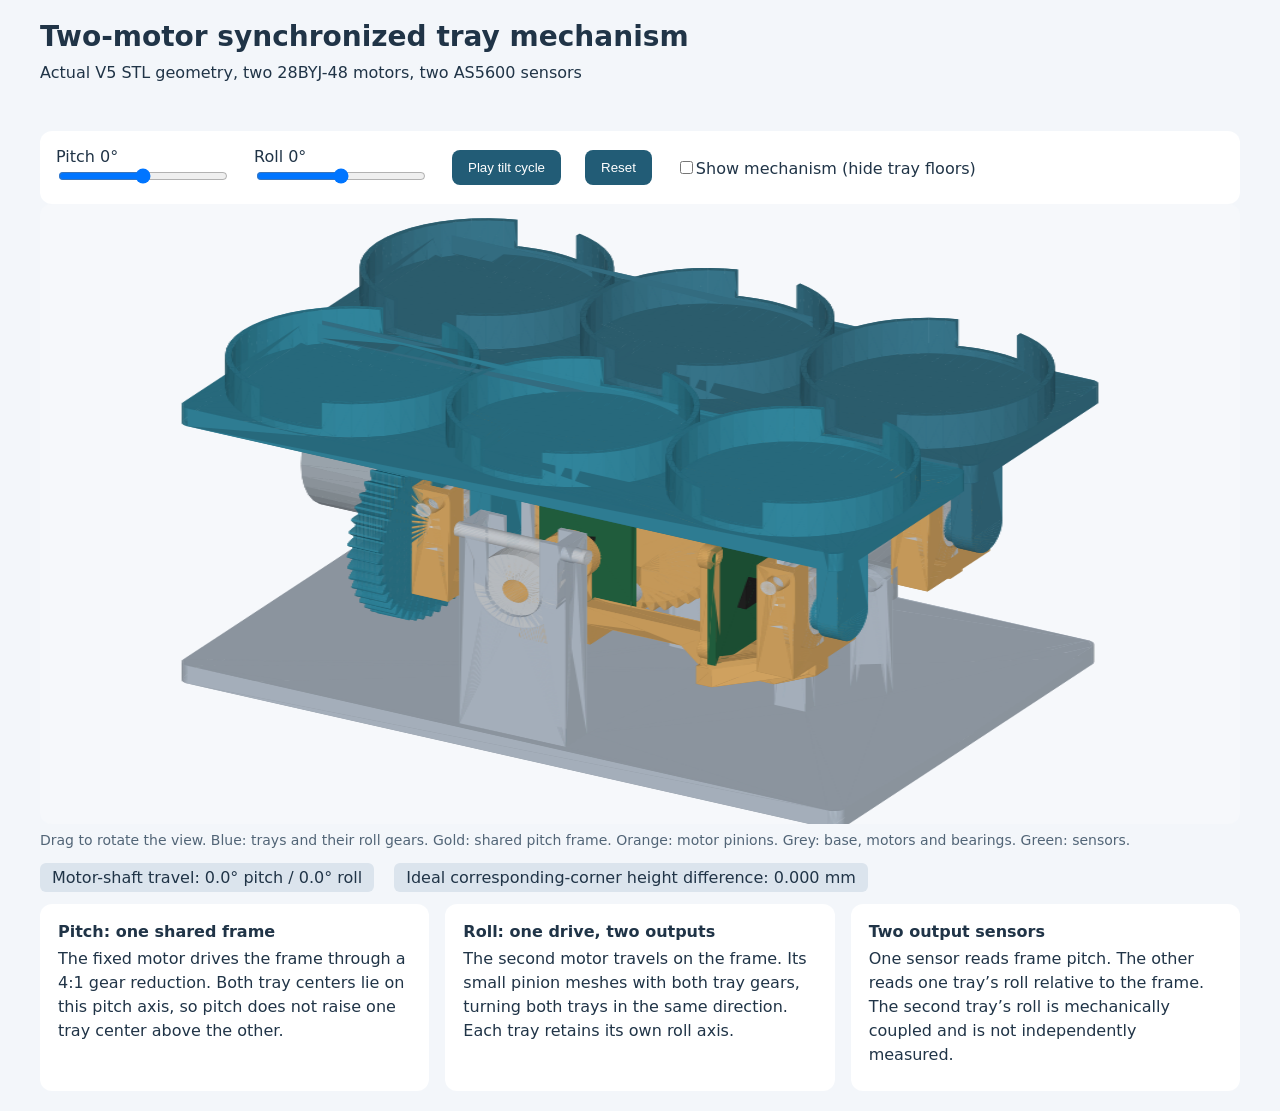
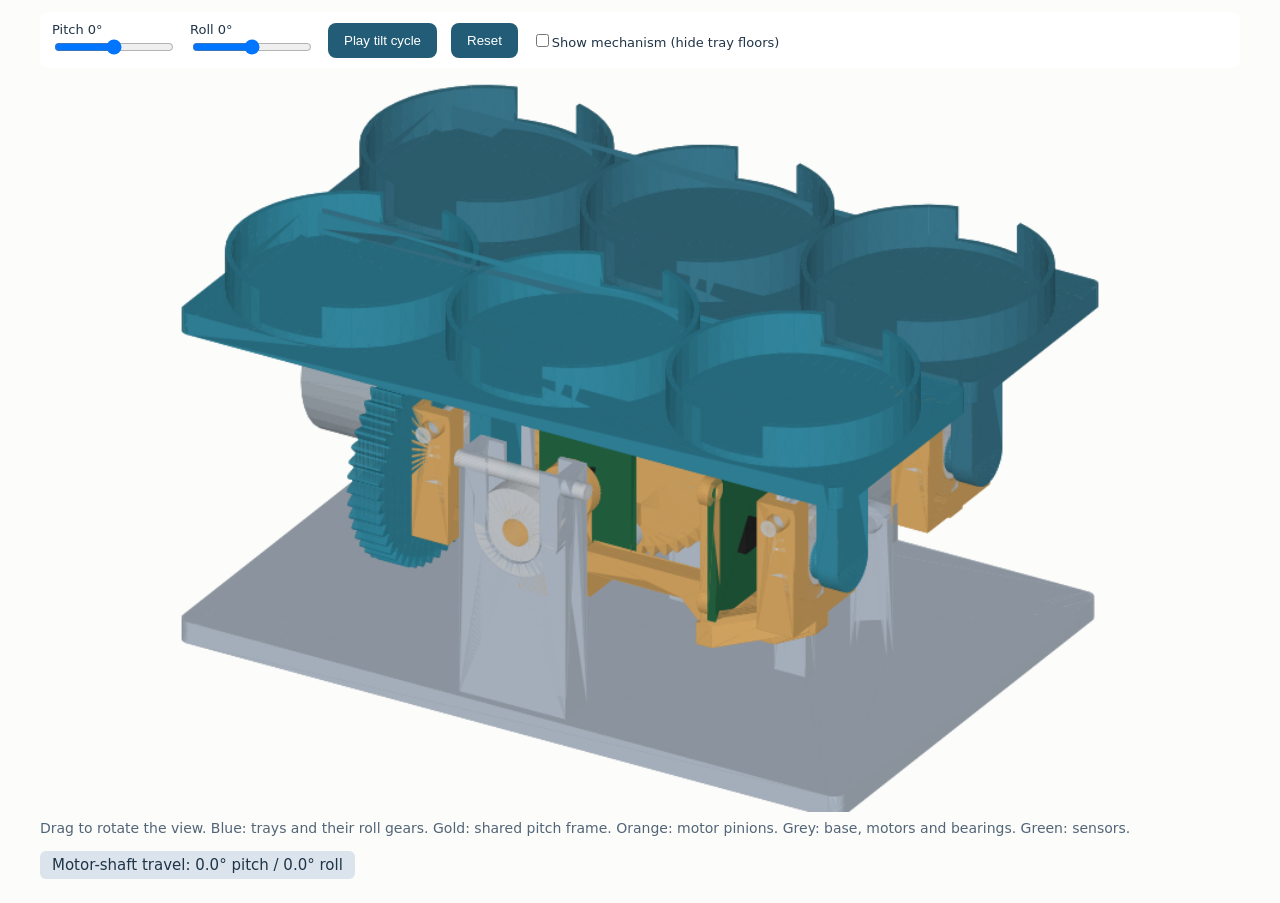
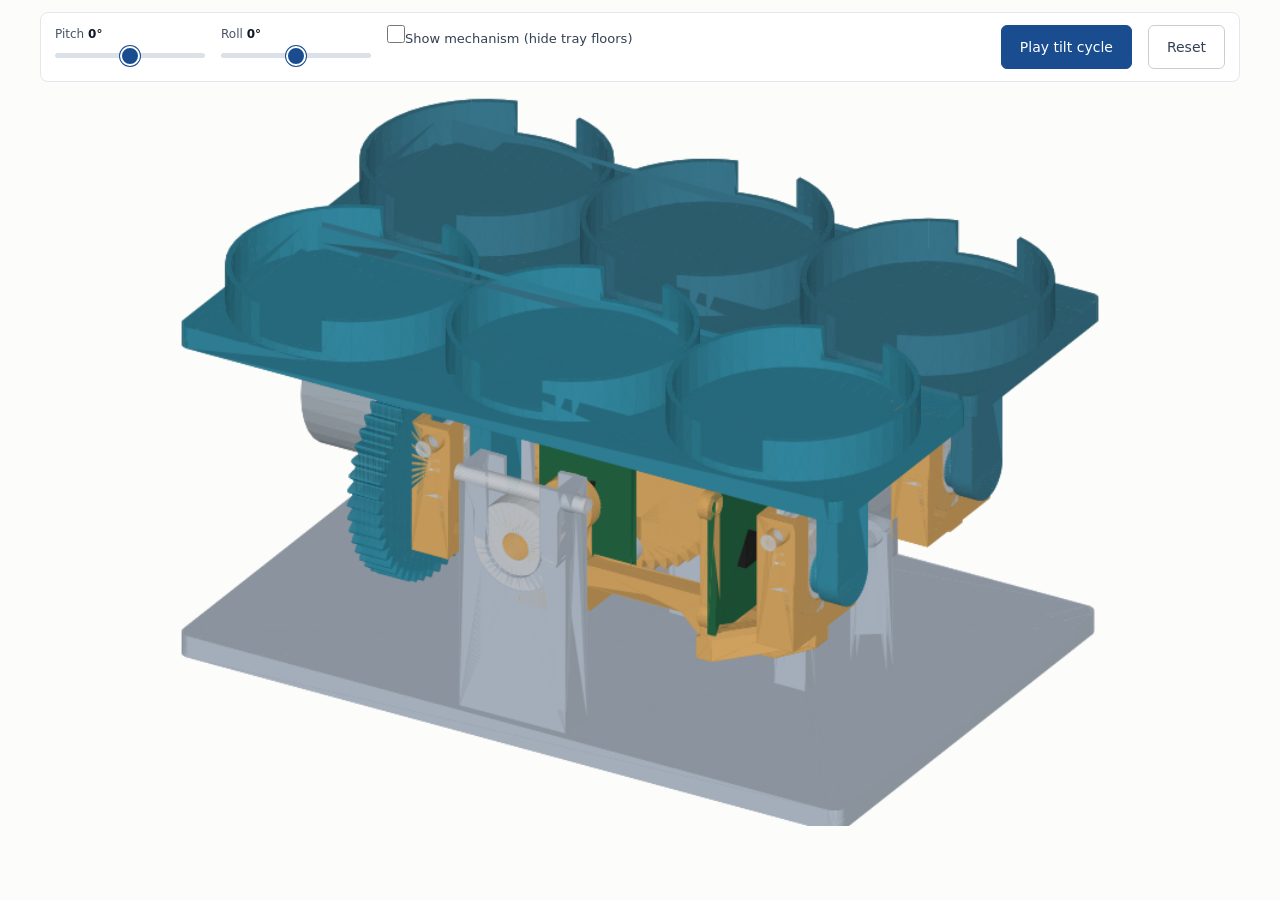
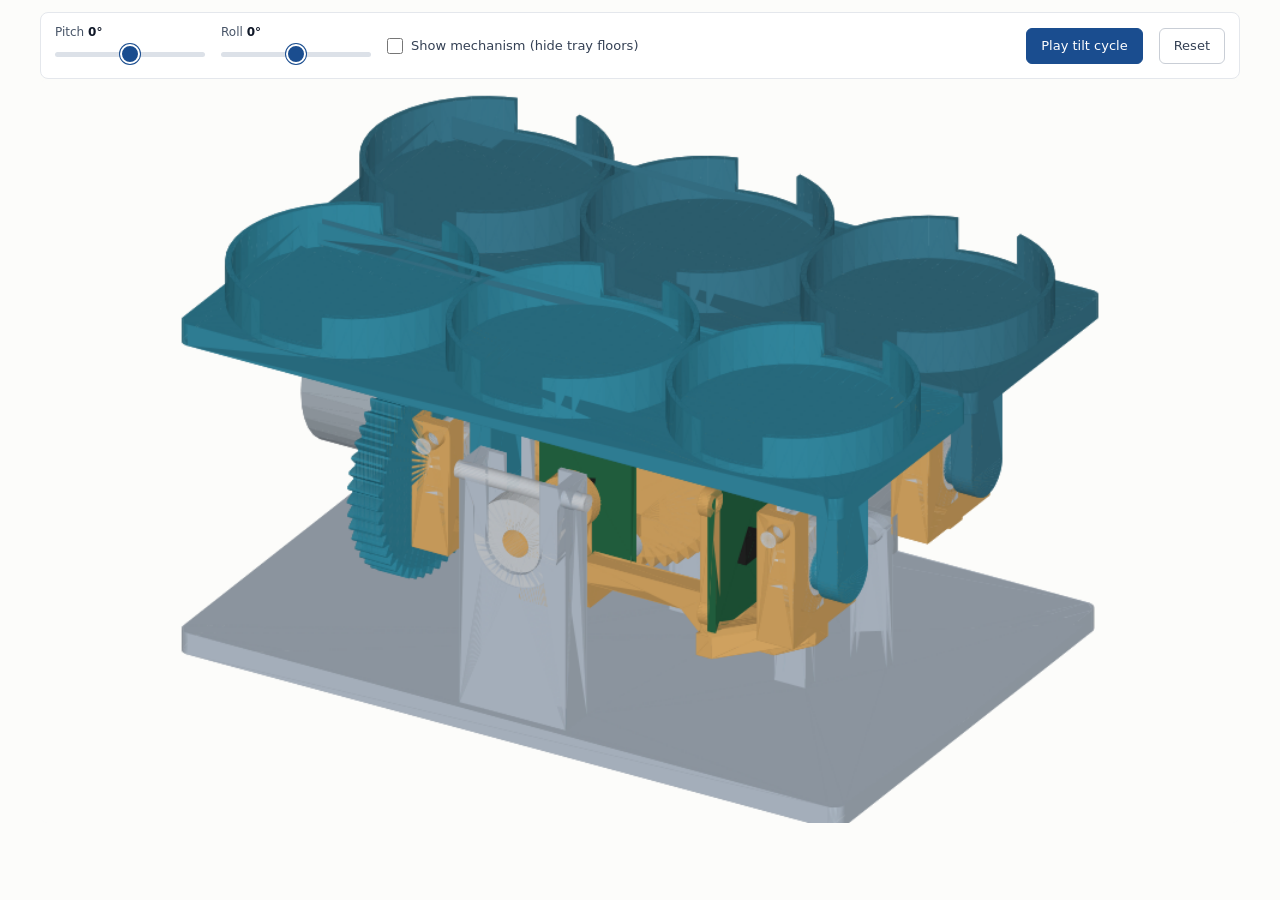
